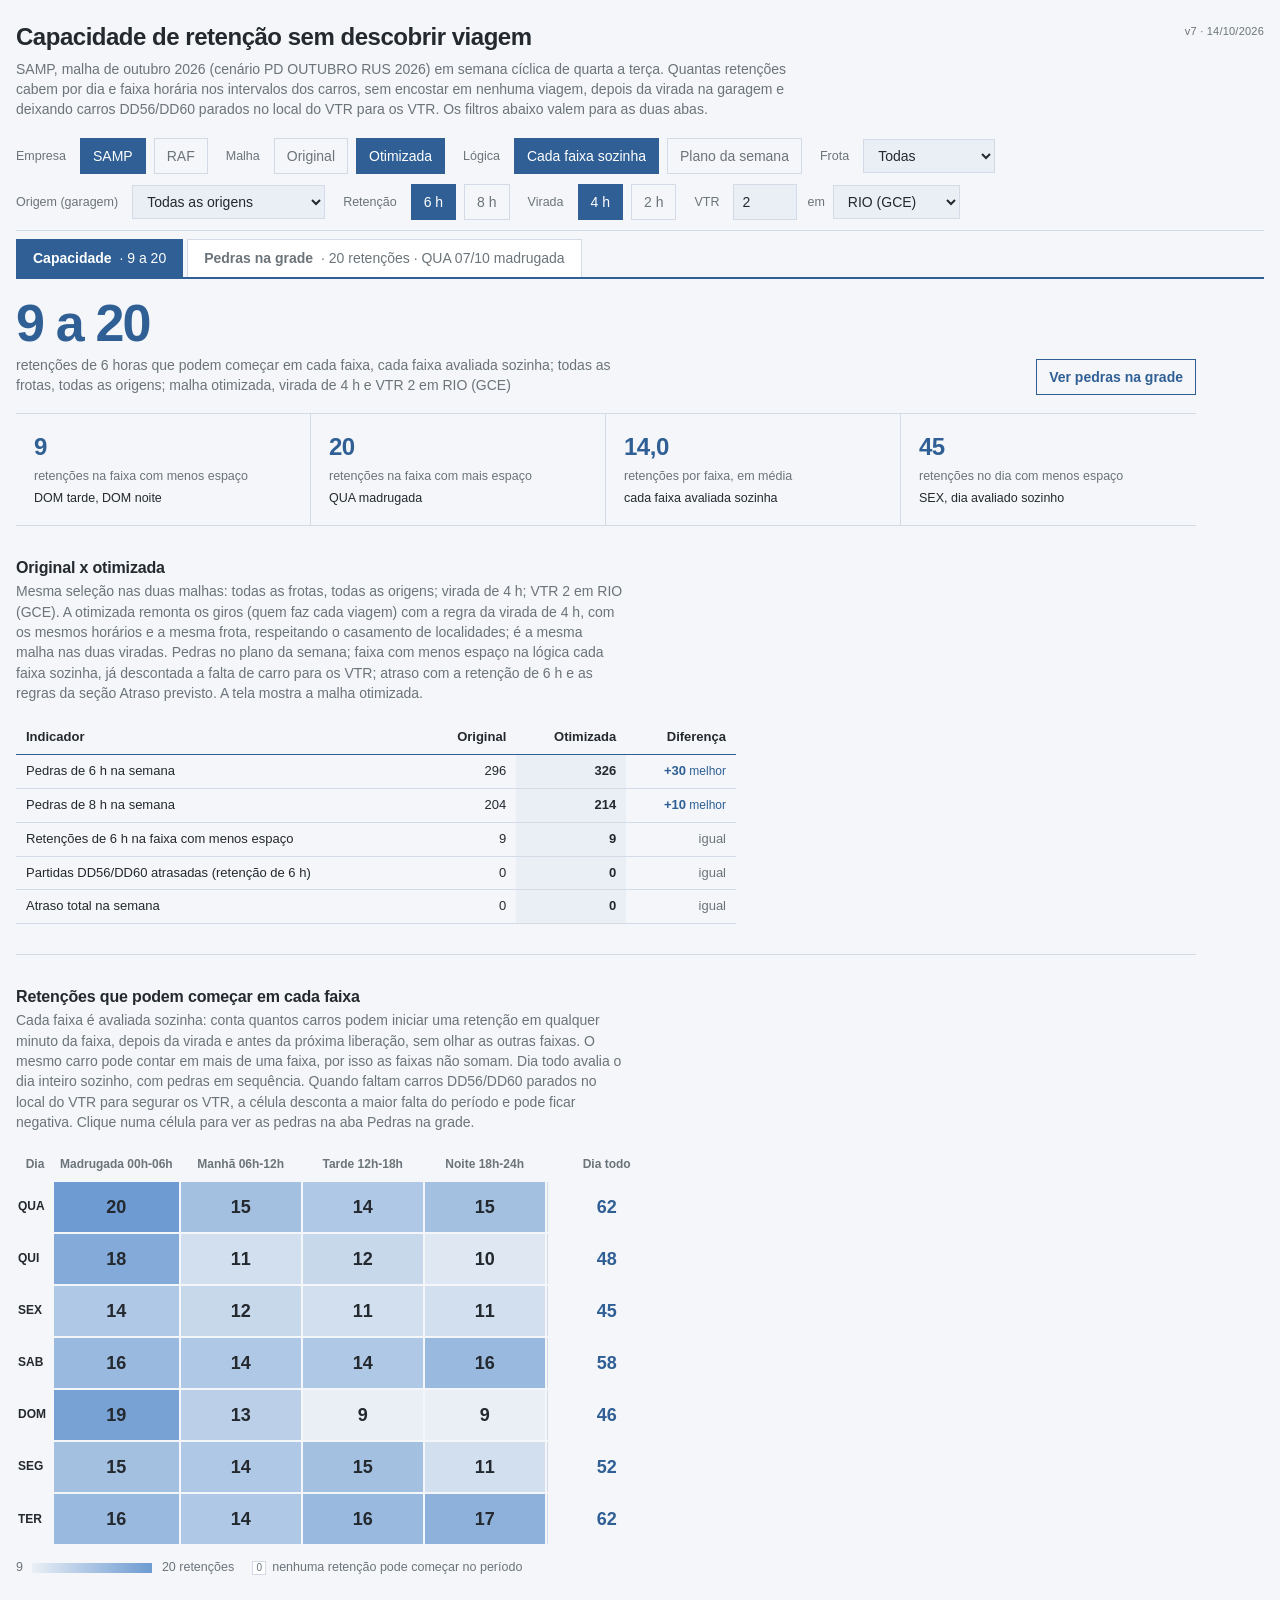
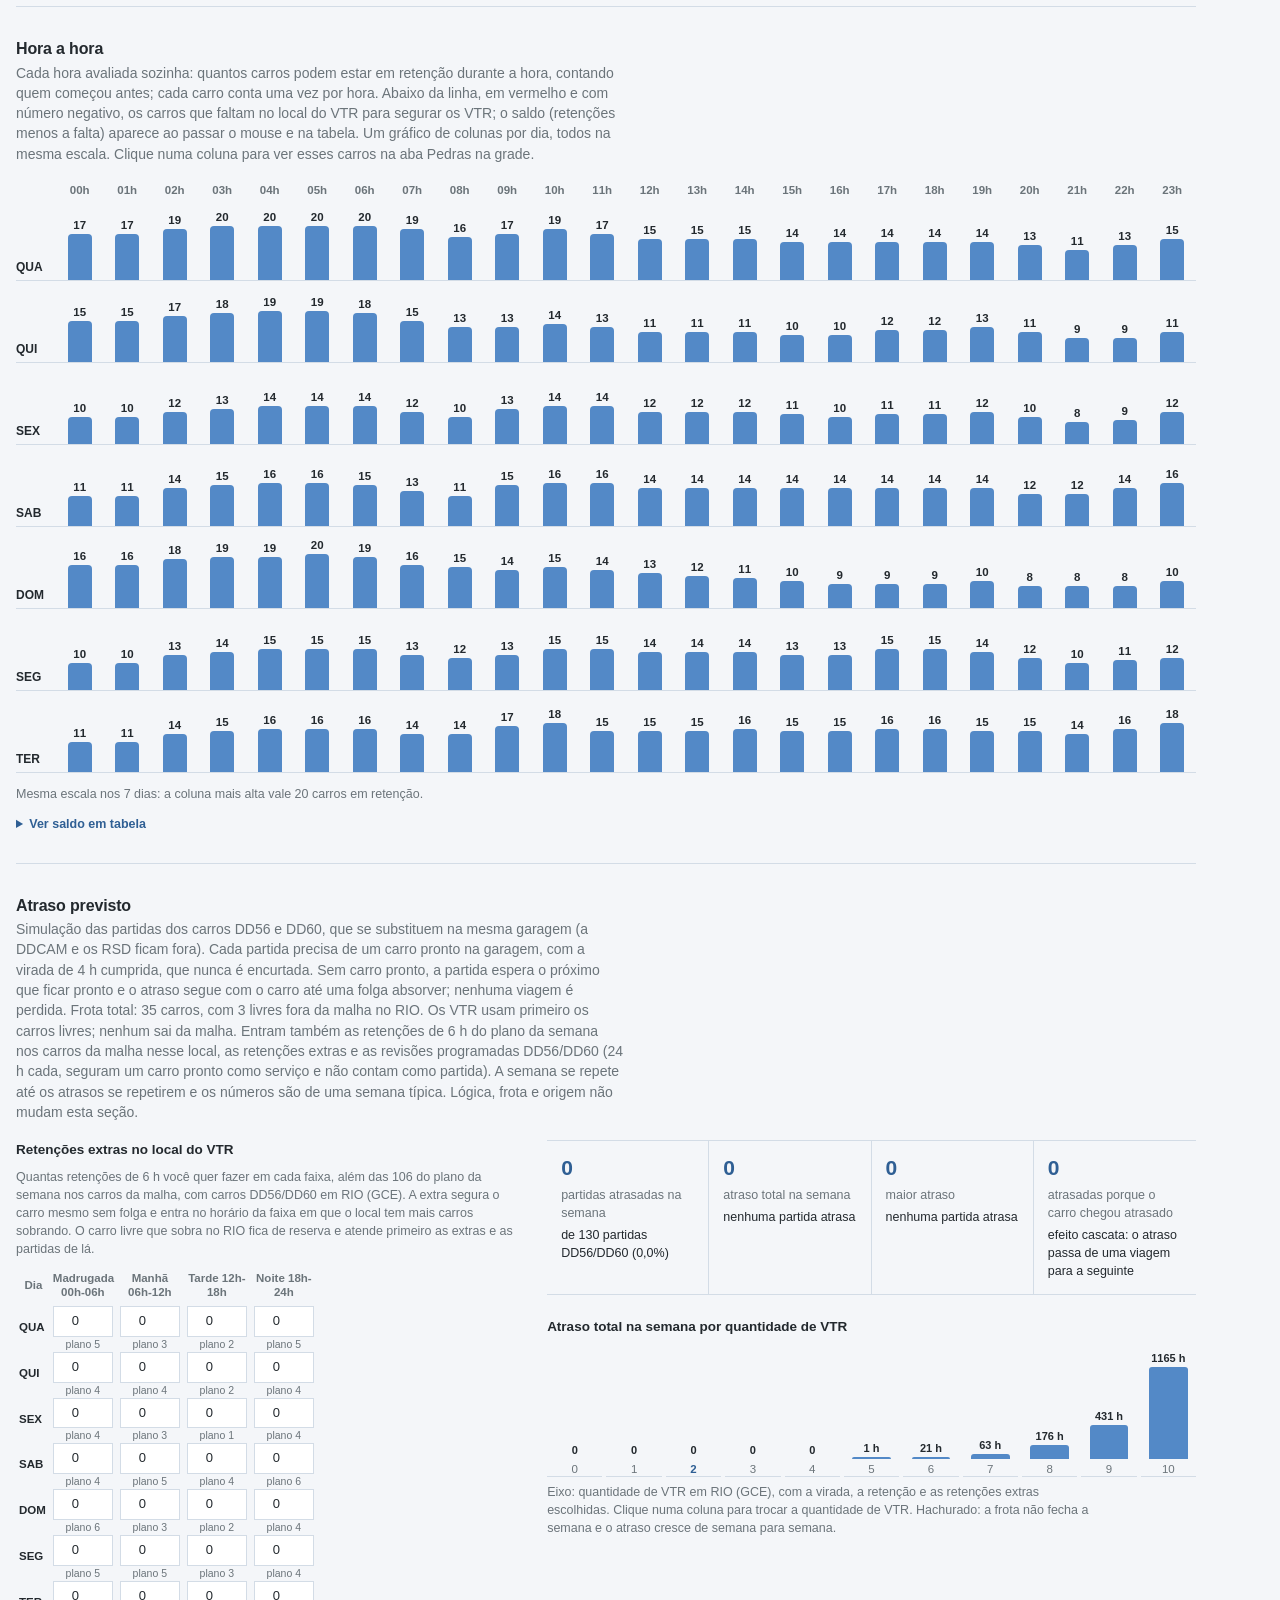
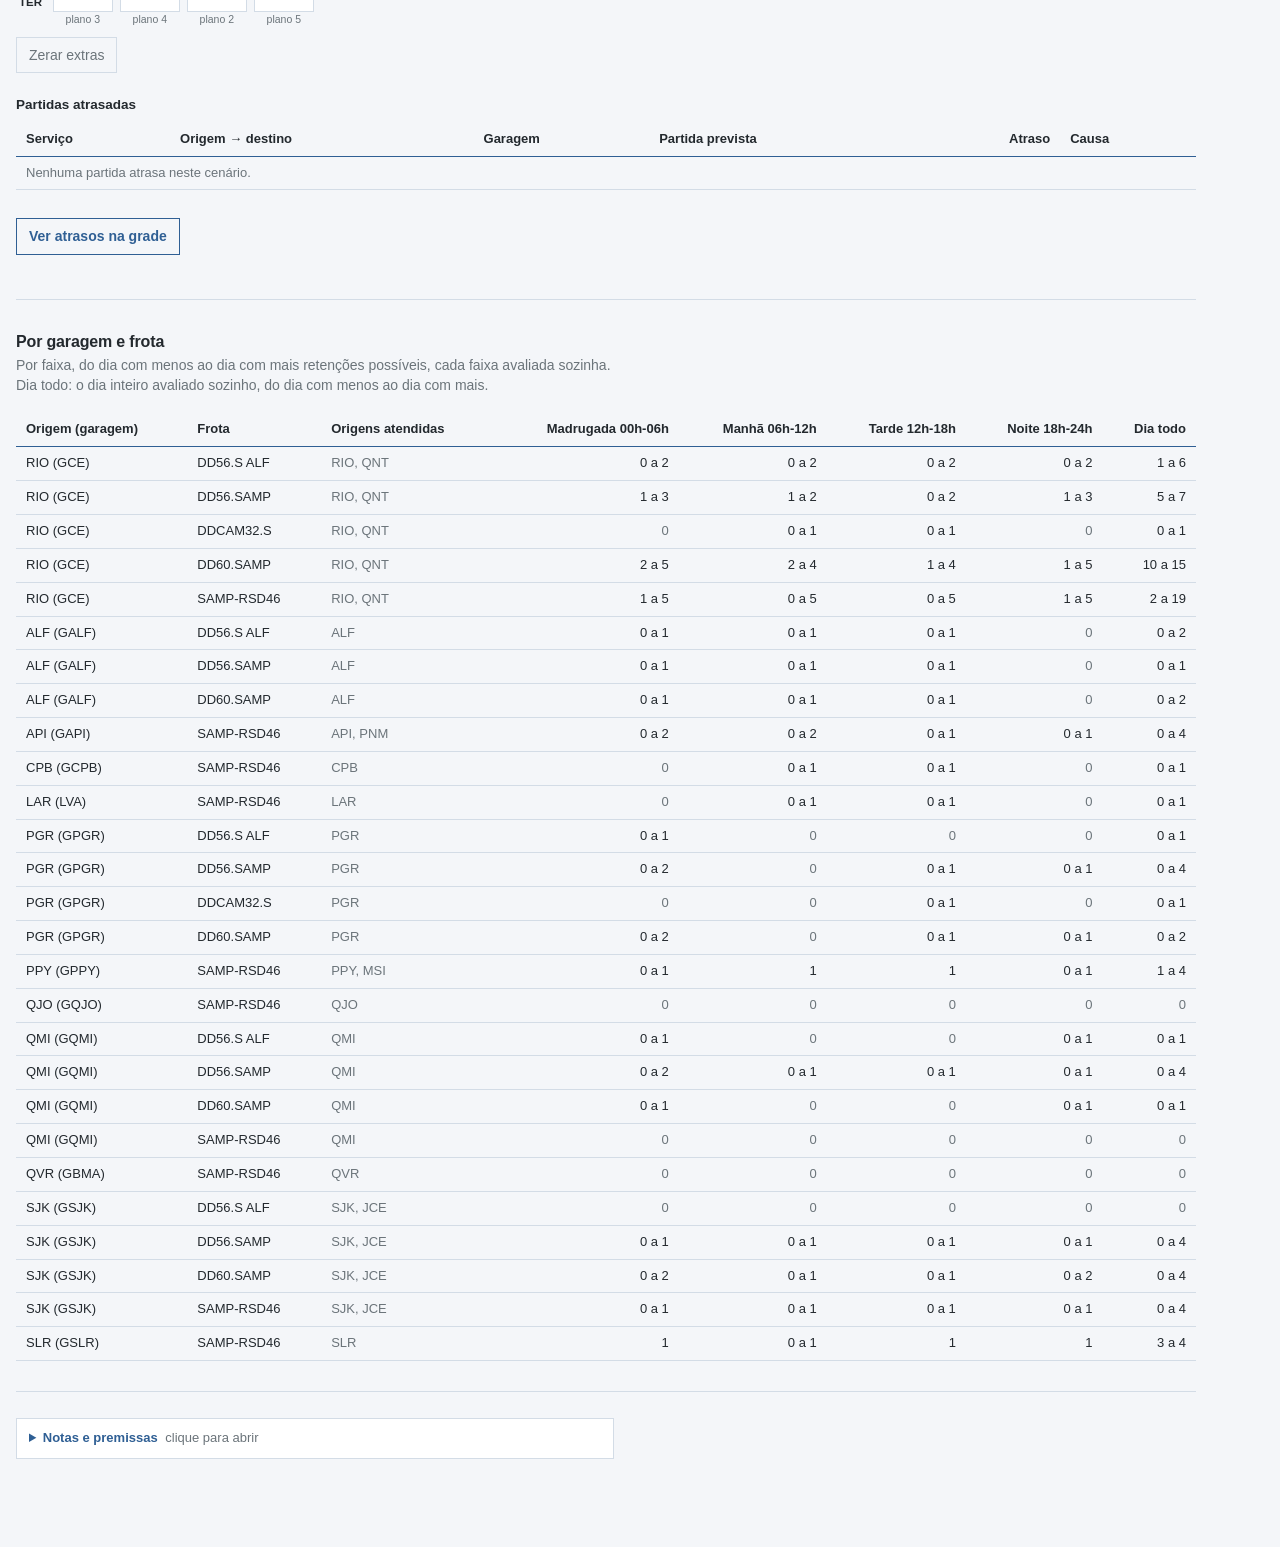
==== caps.html @ aef32e75 "caps" ====
<!DOCTYPE html>
<html lang="pt-BR">
<head>
<meta charset="utf-8">
<meta name="viewport" content="width=device-width, initial-scale=1, viewport-fit=cover">
<title>Capacidade de Retenção</title>
<meta name="claude:viewport-fit-sides" content="cover">
<style>
  /* Página Capacidade de Retenção (SAMP e RAF, filtro Empresa): abas Capacidade (padrão visual Arara Tech, tema claro único) e Pedras na grade (imita a tela de escala atual), com a mesma barra de filtros. */
  /* ===== tokens, base e barra de filtros (da página Capacidade de Retenção) e aba Capacidade ===== */
  /* Layout: cabeçalho com número-síntese, filtros em uma linha, KPIs, matriz dia x faixa, mapa hora a hora, detalhe por garagem. Padrão visual Arara Tech (tema claro único). */
  :root{--paper:#F4F6F9;
    --title:#23292E;
    --ink:#23292E;
    --ink-soft:#6B747A;
    --rule:#D3DCE6;
    --deep:#2F5F94;
    --mid:#5389C7;
    --pale:#A9C4E3;
    --gold:#DFB460;
    --gold-ink:#A87C2A;
    --warn:#A43C3F;
    --warn-bg:#F6E0E0;   /* saldo negativo: texto --warn sobre este fundo (5,0:1) */
    --panel:#EAEFF5;
    --white:#FFFFFF;
    --heat-lo:#EAEFF5;   /* = panel */
    --heat-md:#A9C4E3;   /* = pale */
    --heat-hi:#6E9BD1;   /* 68% entre pale e mid: mantém texto escuro legível (5,1:1) */
    color-scheme:light;}
  *{box-sizing:border-box}
  html,body{margin:0;padding:0}
  body{background:var(--paper);color:var(--ink);
    font-family:"Helvetica Neue",Helvetica,Arial,sans-serif;
    font-size:14px;line-height:1.45;-webkit-font-smoothing:antialiased;}
  #aba-painel .wrap{max-width:1180px;padding-block:18px 56px;position:relative}
  #aba-painel .headline .val{font-size:52px;font-weight:700;letter-spacing:-.035em;line-height:1;color:var(--deep);display:block}
  #aba-painel .headline .val.neg{color:var(--warn)}
  .filters{display:flex;gap:10px 18px;flex-wrap:wrap;align-items:center;padding:14px 0;border-bottom:1px solid var(--rule)}
  .filters label{color:var(--ink-soft);font-size:12.5px;margin-right:6px}
  .filters label.lbl2{margin:0 0 0 2px}
  .group{display:flex;gap:8px;align-items:center;flex-wrap:wrap}
  select{font:inherit;padding:7px 10px;border:1px solid var(--rule);background:var(--panel);color:var(--ink);border-radius:0;max-width:100%}
  select:focus-visible,button:focus-visible{outline:2px solid var(--deep);outline-offset:2px}
  .chip{font:inherit;padding:7px 12px;border:1px solid var(--rule);background:transparent;color:var(--ink-soft);cursor:pointer;border-radius:0}
  .chip[aria-pressed=true]{background:var(--deep);border-color:var(--deep);color:var(--white)}
  .golink{margin-left:auto;text-decoration:none;color:var(--deep);border-color:var(--deep);font-weight:700}
  .golink:hover{background:var(--panel)}
  input.num{font:inherit;width:64px;padding:7px 8px;border:1px solid var(--rule);background:var(--panel);color:var(--ink);border-radius:0}
  input.num:focus-visible{outline:2px solid var(--deep);outline-offset:2px}
  #aba-painel #mapa td a,#aba-painel #matriz td a{display:block;color:inherit;text-decoration:none}
  #aba-painel #mapa td a:focus-visible,#aba-painel #matriz td a:focus-visible{outline:2px solid var(--deep);outline-offset:1px}
  #aba-painel #mapa td:hover,#aba-painel #matriz td:hover{box-shadow:inset 0 0 0 2px var(--deep)}
  /* hora a hora: colunas por dia (uma série, uma cor, mesma escala) */
  #aba-painel .hcols{display:grid;grid-template-columns:40px repeat(24,minmax(26px,1fr));row-gap:8px;min-width:780px}
  #aba-painel .hcols .hh{font-size:11.5px;color:var(--ink-soft);font-weight:700;text-align:center;align-self:end}
  #aba-painel .hcols .dia{font-size:12px;font-weight:700;color:var(--title);display:flex;align-items:flex-end;padding-bottom:3px;border-bottom:1px solid var(--rule);
    height:74px;align-self:start}
  /* cada coluna: acima da linha os carros em retenção; abaixo, em vermelho, os carros que faltam para os VTR (--dnh = altura da parte de baixo) */
  #aba-painel .hcols .slot{display:flex;flex-direction:column;text-decoration:none;color:var(--ink);outline:none}
  #aba-painel .hcols .slot .up{height:74px;display:flex;flex-direction:column;justify-content:flex-end;align-items:center;border-bottom:1px solid var(--rule)}
  #aba-painel .hcols .slot .dn{height:var(--dnh,0px);display:flex;flex-direction:column;justify-content:flex-start;align-items:center}
  #aba-painel .hcols .slot .v{font-size:11.5px;font-weight:700;line-height:14px;margin-bottom:2px;font-variant-numeric:tabular-nums}
  #aba-painel .hcols .slot .v.z{color:var(--ink-soft);font-weight:400}
  #aba-painel .hcols .slot .v.neg{color:var(--warn)}
  #aba-painel .hcols .slot .dn .v{margin:2px 0 0}
  #aba-painel .hcols .slot i{display:block;width:min(24px,64%)}
  #aba-painel .hcols .slot .up i{background:var(--mid);border-radius:4px 4px 0 0}
  #aba-painel .hcols .slot .dn i{background:var(--warn);border-radius:0 0 4px 4px}
  #aba-painel .hcols .slot:hover,#aba-painel .hcols .slot:focus-visible{background:var(--panel)}
  #aba-painel .hcols .slot:hover .up i,#aba-painel .hcols .slot:focus-visible .up i{background:var(--deep)}
  #aba-painel .hcols .slot:focus-visible{box-shadow:inset 0 0 0 2px var(--deep)}
  #aba-painel .tip{position:fixed;z-index:20;pointer-events:none;background:var(--white);border:1px solid var(--rule);box-shadow:0 2px 8px rgba(35,41,46,.14);
    padding:7px 10px;font-size:12.5px;color:var(--ink);max-width:260px;line-height:1.4}
  #aba-painel .tip b{display:block;font-size:15px;color:var(--title)}
  #aba-painel .tip span{display:block}
  #aba-painel .tip .muted{color:var(--ink-soft)}
  #aba-painel details.tview{margin-top:12px}
  #aba-painel details.tview summary{cursor:pointer;color:var(--deep);font-weight:700;font-size:12.5px;width:max-content}
  #aba-painel details.tview summary:focus-visible{outline:2px solid var(--deep);outline-offset:2px}
  #aba-painel #mapaTab{margin-top:8px}
  #aba-painel #mapaTab th,#aba-painel #mapaTab td{padding:5px 6px;text-align:center}
  #aba-painel #mapaTab td.muted{color:var(--ink-soft)}
  #aba-painel #mapaTab td.neg{color:var(--warn);font-weight:700}
  #aba-painel .kpis{display:grid;grid-template-columns:repeat(auto-fit,minmax(200px,1fr));border-bottom:1px solid var(--rule)}
  #aba-painel .kpi{padding:16px 18px 18px;border-right:1px solid var(--rule);min-width:0}
  #aba-painel .kpi:last-child{border-right:0}
  #aba-painel .kpi .n{font-size:24px;font-weight:700;letter-spacing:-.02em;display:block;color:var(--deep)}
  #aba-painel .kpi.warn .n{color:var(--warn)}
  #aba-painel .kpi .l{color:var(--ink-soft);font-size:12.5px;display:block;margin-top:2px}
  #aba-painel .kpi .w{color:var(--ink);font-size:12.5px;display:block;margin-top:4px}
  #aba-painel section{padding:30px 0;border-bottom:1px solid var(--rule)}
  #aba-painel h2{font-size:16px;font-weight:700;margin:0 0 2px;letter-spacing:-.01em;color:var(--title)}
  #aba-painel .note{color:var(--ink-soft);margin:0 0 18px;max-width:78ch}
  #aba-painel .scrollx{overflow-x:auto;min-width:0}
  #aba-painel table{border-collapse:collapse;width:100%;font-size:13px;color:var(--ink);font-variant-numeric:tabular-nums}
  #aba-painel th,#aba-painel td{padding:7px 10px;text-align:right;border-bottom:1px solid var(--rule);white-space:nowrap}
  #aba-painel th{background:var(--paper);font-weight:700;color:var(--title);border-bottom:1.5px solid var(--deep)}
  #aba-painel table.heat{border-collapse:separate;border-spacing:2px;width:auto}
  #aba-painel table.heat th{border-bottom:0;background:transparent;color:var(--ink-soft);font-weight:700;font-size:12px;padding:4px 6px;text-align:center}
  #aba-painel table.heat th[scope=row]{text-align:left;color:var(--title);padding-left:0}
  #aba-painel table.heat td{border-bottom:0;text-align:center;font-weight:700;color:var(--ink)}
  #aba-painel table.heat td.zero{background:var(--white);color:var(--ink-soft);box-shadow:inset 0 0 0 1px var(--rule);font-weight:400}
  #aba-painel table.heat td.neg{background:var(--warn-bg);color:var(--warn)}
  #aba-painel table.heat td.falta{box-shadow:inset 0 -4px 0 var(--warn)}
  #aba-painel table.heat td.zero.falta{box-shadow:inset 0 -4px 0 var(--warn),inset 0 0 0 1px var(--rule)}
  #aba-painel #matriz td{min-width:120px;padding:12px 10px;font-size:18px}
  #aba-painel #matriz td.tot{background:transparent;color:var(--deep);box-shadow:inset 1px 0 0 var(--rule)}
  #aba-painel #matriz td.tot.neg{color:var(--warn)}
  #aba-painel #mapa td{min-width:34px;padding:7px 0;font-size:12.5px}
  #aba-painel .legend{display:flex;gap:18px;flex-wrap:wrap;align-items:center;color:var(--ink-soft);font-size:12.5px;margin-top:12px}
  #aba-painel .ramp{display:inline-block;width:120px;height:10px;vertical-align:middle;margin:0 6px;
    background:linear-gradient(90deg,var(--heat-lo),var(--heat-md),var(--heat-hi))}
  #aba-painel .swatch{display:inline-block;width:14px;height:14px;margin-right:6px;vertical-align:middle;background:var(--white);box-shadow:inset 0 0 0 1px var(--rule);color:var(--ink-soft);font-size:10px;line-height:14px;text-align:center}
  #aba-painel .swatch.neg{background:var(--warn-bg);color:var(--warn);font-weight:700;box-shadow:none}
  #aba-painel .swatch.falta{box-shadow:inset 0 -4px 0 var(--warn),inset 0 0 0 1px var(--rule)}
  #aba-painel #garagens th:nth-child(-n+3),#aba-painel #garagens td:nth-child(-n+3){text-align:left}
  #aba-painel #garagens td.muted{color:var(--ink-soft)}
  /* original x otimizada: a coluna da malha na tela fica marcada; diferença com o sentido escrito (melhor ou pior), não só pela cor */
  #aba-painel #cmp{width:auto;min-width:min(100%,720px)}
  #aba-painel #cmp thead th:first-child{text-align:left}
  #aba-painel #cmp th[scope=row]{text-align:left;font-weight:400;color:var(--ink);background:transparent;border-bottom:1px solid var(--rule)}
  #aba-painel #cmp td.sel{font-weight:700;background:var(--panel)}
  #aba-painel #cmp td.melhor{color:var(--deep);font-weight:700}
  #aba-painel #cmp td.pior{color:var(--warn);font-weight:700}
  #aba-painel #cmp td.muted{color:var(--ink-soft)}
  #aba-painel #cmp td small{font-weight:400;font-size:12px}
  /* atraso previsto: campos de retenções extras à esquerda, indicadores e curva por VTR à direita, lista de partidas abaixo */
  #aba-painel h3{font-size:13.5px;font-weight:700;margin:0 0 8px;color:var(--title)}
  #aba-painel h3.mt{margin-top:22px}
  #aba-painel .note.small{font-size:12.5px;margin-bottom:10px}
  #aba-painel .atr-grid{display:grid;grid-template-columns:minmax(0,1fr) minmax(0,1.3fr);gap:32px;align-items:start}
  #aba-painel #extras{width:auto;border-collapse:separate;border-spacing:3px 2px;margin-bottom:10px}
  #aba-painel #extras th{background:transparent;border:0;color:var(--ink-soft);font-size:11.5px;padding:2px 2px;text-align:center;white-space:normal;max-width:64px;line-height:1.2}
  #aba-painel #extras th[scope=row]{text-align:left;color:var(--title);padding-left:0}
  #aba-painel #extras td{border:0;padding:0;text-align:center}
  #aba-painel #extras input{font:inherit;width:60px;padding:5px 4px;border:1px solid var(--rule);background:var(--white);color:var(--ink);border-radius:0;text-align:center}
  #aba-painel #extras input:focus-visible{outline:2px solid var(--deep);outline-offset:1px}
  #aba-painel #extras input.on{border-color:var(--warn);color:var(--warn);font-weight:700}
  #aba-painel #extras small{display:block;color:var(--ink-soft);font-size:10.5px;line-height:12px;margin-top:1px}
  #aba-painel .atr-kpis{grid-template-columns:repeat(auto-fit,minmax(150px,1fr));border-top:1px solid var(--rule)}
  #aba-painel .atr-kpis .kpi{padding:12px 14px 14px}
  #aba-painel .atr-kpis .kpi .n{font-size:21px}
  #aba-painel .atr-aviso{margin:12px 0 0;padding:8px 10px;background:var(--warn-bg);color:var(--warn);font-weight:700;font-size:13px}
  #aba-painel .atr-curva{display:grid;grid-template-columns:repeat(11,minmax(28px,1fr));gap:4px;align-items:end;margin:4px 0 6px}
  #aba-painel .atr-curva .c{font:inherit;height:132px;display:flex;flex-direction:column;justify-content:flex-end;align-items:center;background:transparent;border:0;
    border-bottom:1px solid var(--rule);padding:0;cursor:pointer;color:var(--ink)}
  #aba-painel .atr-curva .c i{display:block;width:70%;background:var(--mid);border-radius:3px 3px 0 0}
  #aba-painel .atr-curva .c.on i{background:var(--deep)}
  #aba-painel .atr-curva .c.cresce i{background:repeating-linear-gradient(135deg,var(--warn) 0 3px,var(--warn-bg) 3px 6px)}
  #aba-painel .atr-curva .c .v{font-size:11px;font-weight:700;line-height:13px;margin-bottom:2px;white-space:nowrap;font-variant-numeric:tabular-nums}
  #aba-painel .atr-curva .c.cresce .v{color:var(--warn)}
  #aba-painel .atr-curva .c .x{font-size:11.5px;color:var(--ink-soft);line-height:14px;margin-top:3px;height:14px}
  #aba-painel .atr-curva .c.on .x{color:var(--deep);font-weight:700}
  /* com mais de 11 colunas (RAF, VTR de 0 a 20): colunas e numeros menores */
  #aba-painel .atr-curva.muitos{gap:2px}
  #aba-painel .atr-curva.muitos .c .v{font-size:9px;line-height:11px}
  #aba-painel .atr-curva.muitos .c .x{font-size:10px}
  #aba-painel .atr-curva .c:hover,#aba-painel .atr-curva .c:focus-visible{background:var(--panel)}
  #aba-painel .atr-curva .c:focus-visible{outline:2px solid var(--deep);outline-offset:1px}
  #aba-painel #atrLista th,#aba-painel #atrLista td,#aba-painel #atrListaTodas th,#aba-painel #atrListaTodas td{text-align:left}
  #aba-painel #atrLista td.neg,#aba-painel #atrListaTodas td.neg{color:var(--warn);font-weight:700;text-align:right}
  #aba-painel #atrLista th:nth-child(5),#aba-painel #atrListaTodas th:nth-child(5){text-align:right}
  #aba-painel #atrLista td.muted,#aba-painel #atrListaTodas td.muted{color:var(--ink-soft)}
  #aba-painel .golink.inline{display:inline-block;margin:14px 0 0}
  #aba-painel #garagens tr.faltarow td{color:var(--warn);font-weight:700;border-top:1.5px solid var(--warn)}
  #aba-painel tbody tr:hover{background:var(--panel)}
  /* notas do fim da aba: começam recolhidas; o título abre e fecha o texto */
  #aba-painel footer{padding-top:26px;color:var(--ink-soft);font-size:12.5px;max-width:86ch}
  #aba-painel footer p{margin:0 0 8px}
  #aba-painel details.notas > summary{cursor:pointer;padding:10px 12px;background:var(--white);border:1px solid var(--rule);color:var(--deep);font-weight:700;font-size:13px}
  #aba-painel details.notas > summary:hover{background:var(--panel)}
  #aba-painel details.notas > summary:focus-visible{outline:2px solid var(--deep);outline-offset:2px}
  #aba-painel details.notas[open] > summary{margin-bottom:12px}
  #aba-painel details.notas .dica{color:var(--ink-soft)}
  details.notas .dica{font-weight:400;margin-left:4px}
  details.notas[open] .fechado,details.notas:not([open]) .aberto{display:none}
  .sr{position:absolute;width:1px;height:1px;overflow:hidden;clip:rect(0 0 0 0);white-space:nowrap}
  @media(max-width:820px){
    #aba-painel .headline{text-align:left}
    #aba-painel .kpi{border-bottom:1px solid var(--rule);border-right:0}
    #aba-painel .wrap{padding-block:16px 48px}
    #aba-painel #matriz td{min-width:64px;padding:10px 6px;font-size:16px}
    #aba-painel .atr-grid{grid-template-columns:1fr;gap:18px}
    /* no celular a coluna é estreita: mostra uma seta no lugar de "cresce" (o texto continua para leitores de tela) */
    #aba-painel .atr-curva .c.cresce .v{font-size:0}
    #aba-painel .atr-curva .c.cresce .v::after{content:'\2191';font-size:13px}
  }
  /* ===== aba Pedras na grade: tokens e desenho próprios, imitando a tela de escala atual ===== */
  /* Layout: barra de filtros no estilo da tela de escala (com a malha original ou otimizada), régua de dias e horas (quarta a terça) com os carros em retenção por hora, um trilho por veículo com as viagens, as pedras de retenção, o trilho da reserva técnica e os pedaços de VTR. Tema claro único, imitando a tela atual. */
  #aba-grade{--bg:#D4D0C8; --face:#ECE9D8; --white:#FFFFFF; --ink:#000000; --ink2:#2B2B2B; --soft:#555555;
    --grid:#ECECEC; --hline:#CFCFCF; --dline:#6E6E6E; --rowline:#A9A9A9; --grp:#7A1F1F;
    --trip:#000080; --trip-ink:#FFFFFF; --lib:#A0522D; --recb:#8A8AFF; --rtc:#0000FF; --vtr:#800000;
    --ret:#007A00; --ret-ink:#FFFFFF; --sel:#FFFF00; --sel-ink:#000000;
    --prep:#9E9E9E; --exc:#C96A6D; --strip:#2E8B2E; --mark:rgba(255,236,0,.30); --atr:#D2691E; --atr-ink:#7A3B00;
    --rev:#7B1FA2; --revit:#5A5A5A;
    color-scheme:light;}
  #aba-grade *{box-sizing:border-box}
  #aba-grade{margin:0;padding:0}
  #aba-grade{background:var(--bg);color:var(--ink);font-family:Tahoma,Verdana,"Segoe UI",Arial,sans-serif;font-size:12px}
  #aba-grade .wrap{padding:8px 8px 32px}
  #aba-grade .top{display:flex;flex-wrap:wrap;gap:6px 14px;align-items:center;background:var(--face);border:1px solid var(--dline);
    border-right-color:var(--white);border-bottom-color:var(--white);padding:6px 8px}
  #aba-grade .fld{display:flex;align-items:center;gap:5px}
  #aba-grade .fld label,#aba-grade .fld b{color:var(--ink2);font-weight:700}
  #aba-grade select,#aba-grade input[type=text],#aba-grade input[type=number]{font:inherit;font-size:12px;padding:2px 4px;border:1px solid var(--dline);background:var(--white);color:var(--ink);border-radius:0}
  #aba-grade input[type=text]{width:120px}
  #aba-grade input[type=number]{width:52px}
  #aba-grade .btn{font:inherit;font-size:12px;padding:2px 9px;background:var(--face);color:var(--ink);cursor:pointer;border:1px solid var(--dline);
    box-shadow:inset 1px 1px 0 var(--white);border-radius:0;text-decoration:none;display:inline-block;line-height:18px}
  #aba-grade .btn[aria-pressed=true]{background:var(--trip);color:var(--trip-ink);box-shadow:none}
  #aba-grade .btn:focus-visible,#aba-grade select:focus-visible,#aba-grade input:focus-visible{outline:2px solid var(--trip);outline-offset:1px}
  #aba-grade .link{margin-left:auto}
  #aba-grade .info{margin:6px 0;padding:5px 8px;background:var(--white);border:1px solid var(--rowline);color:var(--ink2);line-height:1.5}
  #aba-grade .info b{color:var(--ink)}
  /* atraso previsto por dia: partidas atrasadas, atraso do dia e acumulado na semana (pela partida programada) */
  #aba-grade .atrdia{margin:6px 0;padding:5px 8px;background:var(--white);border:1px solid var(--rowline);overflow-x:auto}
  #aba-grade .atrdia table{border-collapse:collapse;font-size:11.5px;min-width:760px}
  #aba-grade .atrdia caption{caption-side:top;text-align:left;font-weight:700;color:var(--ink);padding:0 0 4px}
  #aba-grade .atrdia caption small{font-weight:400;color:var(--soft)}
  #aba-grade .atrdia th,#aba-grade .atrdia td{border:1px solid var(--hline);padding:2px 8px;text-align:right;white-space:nowrap}
  #aba-grade .atrdia thead th{background:var(--face);color:var(--ink2)}
  #aba-grade .atrdia thead th:first-child{text-align:left}
  #aba-grade .atrdia tbody th{text-align:left;background:var(--face);color:var(--ink2)}
  #aba-grade .atrdia td.zero{color:var(--soft)}
  #aba-grade .atrdia tr.acum td{font-weight:700;color:var(--atr-ink)}
  #aba-grade .atrdia td.sem{font-weight:700;background:var(--grid)}
  #aba-grade .gwrap{overflow:auto;max-height:max(320px, calc(100vh - var(--hbarra, 120px) - 24px));border:2px solid;border-color:var(--dline) var(--white) var(--white) var(--dline);background:var(--grid);position:relative}
  #aba-grade .ginner{position:relative}
  #aba-grade .ghead{position:sticky;top:0;z-index:6;display:flex;background:var(--face);border-bottom:2px solid var(--dline)}
  #aba-grade .corner{position:sticky;left:0;z-index:7;width:var(--lab);flex:0 0 var(--lab);background:var(--face);border-right:2px solid var(--dline);
    display:flex;align-items:center;justify-content:center;font-weight:700;color:var(--ink2);text-align:center;line-height:1.2}
  #aba-grade .htime{position:relative;flex:0 0 auto}
  #aba-grade .hday{position:absolute;top:0;height:16px;line-height:16px;text-align:center;font-weight:700;font-size:11.5px;border-left:1px solid var(--dline);white-space:nowrap;overflow:hidden}
  #aba-grade .hday small{font-weight:400;color:var(--soft)}
  #aba-grade .hhr{position:absolute;top:16px;height:13px;line-height:13px;font-size:9px;color:var(--ink2);text-align:left;padding-left:1px;border-left:1px solid var(--hline);overflow:hidden}
  #aba-grade .hhr.d0{border-left-color:var(--dline)}
  #aba-grade .cap{position:absolute;top:29px;height:22px;border-left:1px solid var(--hline);cursor:pointer}
  #aba-grade .cap.d0{border-left-color:var(--dline)}
  #aba-grade .cap i{position:absolute;left:1px;right:1px;bottom:1px;background:var(--strip)}
  #aba-grade .cap span{position:absolute;left:0;right:0;top:0;text-align:center;font-size:9px;font-weight:700;color:var(--ink)}
  #aba-grade .cap.on{outline:2px solid var(--trip);outline-offset:-2px;background:var(--mark)}
  #aba-grade .cap:hover{background:var(--white)}
  #aba-grade .row{display:flex;height:36px;border-bottom:1px solid var(--rowline)}
  #aba-grade .row.g1{border-top:3px solid var(--grp)}
  #aba-grade .lab{position:sticky;left:0;z-index:4;width:var(--lab);flex:0 0 var(--lab);border-right:2px solid var(--dline);padding:1px 4px;overflow:hidden}
  #aba-grade .lab .f{display:block;font-size:8.5px;font-weight:700;line-height:11px;white-space:nowrap}
  #aba-grade .lab .n{display:block;font-size:14px;font-weight:700;line-height:20px;text-align:center}
  #aba-grade .trk{position:relative;flex:0 0 auto;overflow:hidden;
    background-image:linear-gradient(to right,var(--dline) 0 1px,transparent 1px),linear-gradient(to right,var(--hline) 0 1px,transparent 1px);
    background-size:calc(24 * var(--pxh)) 100%,var(--pxh) 100%}
  #aba-grade .trk > div{position:absolute}
  #aba-grade .o,#aba-grade .d{font-size:8.5px;font-weight:700;color:var(--ink);white-space:nowrap;line-height:10px}
  #aba-grade .o{top:1px}
  #aba-grade .d{top:25px}
  #aba-grade .bar,#aba-grade .rtc,#aba-grade .vtr,#aba-grade .ret{top:12px;height:12px;line-height:12px;font-size:9px;font-weight:700;white-space:nowrap;overflow:hidden;padding-left:2px}
  #aba-grade .bar{background:var(--trip);color:var(--trip-ink)}
  #aba-grade .bar.sel{background:var(--sel);color:var(--sel-ink)}
  #aba-grade .lib,#aba-grade .recb,#aba-grade .rtce{top:13px;height:10px}
  #aba-grade .lib,#aba-grade .rtce{background:var(--lib)}
  #aba-grade .recb{background:var(--recb)}
  #aba-grade .rtc{background:var(--rtc);color:var(--white)}
  #aba-grade .vtr{background:var(--vtr);color:var(--white)}
  /* revisão programada (aba PREVENTIVA): carro indisponível como em serviço; não é retenção */
  #aba-grade .rev{top:12px;height:12px;line-height:12px;font-size:9px;font-weight:700;white-space:nowrap;overflow:hidden;padding-left:2px;
    background:var(--rev);color:var(--white);z-index:2;box-shadow:0 0 0 1px var(--white)}
  #aba-grade .versao{font-size:10px;color:var(--soft);white-space:nowrap}
  /* revitalizacao (aba MODELAGEM, RAF): carro fora de operacao a semana toda */
  #aba-grade .revit{top:12px;height:12px;line-height:12px;font-size:9px;font-weight:700;white-space:nowrap;overflow:hidden;padding-left:2px;
    background:var(--revit);color:var(--white)}
  #aba-grade .ret{background:var(--ret);color:var(--ret-ink);z-index:2;box-shadow:0 0 0 1px var(--white)}
  #aba-grade .ret.out{background:repeating-linear-gradient(135deg,#8FCB8F 0 3px,#D9F0D9 3px 6px);color:#1E4D1E}
  #aba-grade .rsv,#aba-grade .vtrf{top:12px;height:12px;line-height:12px;font-size:9px;font-weight:700;white-space:nowrap;overflow:hidden;padding-left:2px;z-index:2;box-shadow:0 0 0 1px var(--white);color:var(--white)}
  #aba-grade .rsv{background:var(--rtc)}
  #aba-grade .vtrf{background:var(--vtr)}
  #aba-grade .prep{top:12px;height:12px;background:repeating-linear-gradient(135deg,var(--prep) 0 2px,transparent 2px 5px);opacity:.9}
  #aba-grade .exc{top:12px;height:12px;background:repeating-linear-gradient(135deg,var(--exc) 0 2px,transparent 2px 5px)}
  #aba-grade .selcol{position:absolute;top:0;bottom:0;background:var(--mark);pointer-events:none;z-index:1}
  /* atraso previsto: espera da partida (da liberação programada até a liberação prevista) e retenções extras no local do VTR */
  #aba-grade .atr{top:12px;height:12px;z-index:3;background:repeating-linear-gradient(135deg,var(--atr) 0 3px,rgba(210,105,30,.28) 3px 6px);box-shadow:0 0 0 1px var(--atr);
    font-size:9px;font-weight:700;line-height:12px;white-space:nowrap;overflow:visible}
  #aba-grade .atr span{position:absolute;left:2px;top:0;background:rgba(255,255,255,.9);color:var(--atr-ink);padding:0 2px}
  #aba-grade .rex{height:10px;z-index:2;background:var(--ret);box-shadow:0 0 0 1px var(--atr);color:var(--white);font-size:8px;font-weight:700;line-height:10px;padding-left:2px;overflow:hidden;white-space:nowrap}
  #aba-grade .row.extra .lab{background:var(--face)}
  #aba-grade .row.extra .lab .f,#aba-grade .row.extra .lab .n{color:var(--ink)}
  #aba-grade .row.extra .lab .n{font-size:11px;line-height:14px}
  #aba-grade .hday.on{background:var(--mark);outline:2px solid var(--trip);outline-offset:-2px}
  #aba-grade .hday.clk{cursor:pointer}
  #aba-grade .fld.hide{display:none}
  #aba-grade optgroup{font-style:normal}
  #aba-grade .rows{position:relative}
  #aba-grade .legend{display:flex;flex-wrap:wrap;gap:6px 16px;margin-top:8px;padding:6px 8px;background:var(--face);border:1px solid var(--rowline)}
  #aba-grade .legend span{display:inline-flex;align-items:center;gap:5px}
  #aba-grade .sw{display:inline-block;width:22px;height:10px}
  /* notas do fim da aba: começam recolhidas; o título abre e fecha o texto */
  #aba-grade details.notas{margin-top:8px;background:var(--face);border:1px solid var(--rowline)}
  #aba-grade details.notas > summary{cursor:pointer;padding:5px 8px;font-weight:700;color:var(--ink2)}
  #aba-grade details.notas > summary:hover{background:var(--white)}
  #aba-grade details.notas > summary:focus-visible{outline:2px solid var(--trip);outline-offset:1px}
  #aba-grade details.notas .dica{color:var(--soft)}
  #aba-grade .notes{padding:6px 8px 2px;border-top:1px solid var(--rowline);color:var(--ink2);line-height:1.5}
  #aba-grade .notes p{margin:0 0 6px;max-width:110ch}
  @media (max-width:700px){
    #aba-grade .link{margin-left:0}
    #aba-grade input[type=text]{width:96px}
  }
  /* ===== página única: cabeçalho, barra de filtros fixa com as abas Capacidade e Pedras na grade, e a aba escolhida ===== */
  .pagina{padding-left:max(16px, env(safe-area-inset-left, 0px));padding-right:max(16px, env(safe-area-inset-right, 0px));padding-block:0 32px}
  .topo{display:flex;justify-content:space-between;align-items:flex-start;gap:16px;padding-block:20px 8px}
  .topo-txt{min-width:0}
  .topo h1{font-size:24px;font-weight:700;letter-spacing:-.02em;margin:0 0 4px;color:var(--title);text-wrap:balance}
  .topo .sub{color:var(--ink-soft);margin:0;max-width:100ch}
  .versao{font-size:11px;line-height:1;color:var(--ink-soft);letter-spacing:.02em;white-space:nowrap;padding-top:6px}
  .barra{position:sticky;top:env(safe-area-inset-top, 0px);z-index:30;background:var(--paper)}
  .barra .filters{padding-block:10px}
  .abas{display:flex;flex-wrap:wrap;gap:4px;border-bottom:2px solid var(--deep);padding-top:8px}
  .aba{font:inherit;font-weight:700;padding:8px 16px;border:1px solid var(--rule);border-bottom:0;background:var(--white);color:var(--ink-soft);cursor:pointer;border-radius:0}
  .aba:hover{color:var(--deep)}
  .aba[aria-selected=true]{background:var(--deep);border-color:var(--deep);color:var(--white)}
  .aba .n{font-weight:400;margin-left:4px;font-variant-numeric:tabular-nums}
  .aba:focus-visible{outline:2px solid var(--deep);outline-offset:2px}
  .headline-row{display:flex;justify-content:space-between;align-items:flex-end;gap:16px;flex-wrap:wrap;padding-bottom:18px;border-bottom:1px solid var(--rule)}
  #aba-painel .headline{min-width:0}
  #aba-painel .headline .herocap{color:var(--ink-soft);display:block;margin-top:6px;max-width:80ch}
  @media(max-width:820px){
    .barra{position:static}
    .topo{flex-direction:column;gap:6px}
  }
</style>
</head>
<body>


<div class="pagina">
<header class="topo">
  <div class="topo-txt">
    <h1>Capacidade de retenção sem descobrir viagem</h1>
    <p class="sub" id="subtitulo"></p>
  </div>
  <span class="versao" id="versao" title="Versão da página e do Excel"></span>
</header>

<div class="barra" id="barra">
  <div class="filters" role="group" aria-label="Filtros das duas abas">
    <div class="group" role="group" aria-label="Empresa" id="grpEmp">
      <label>Empresa</label>
    </div>
    <div class="group" role="group" aria-label="Malha">
      <label>Malha</label>
      <button class="chip" data-malha="O" aria-pressed="false" title="Giros como a MALHA TEXTO publica">Original</button>
      <button class="chip" data-malha="X" aria-pressed="true" title="Giros remontados com a regra da virada de 4 h, a mesma malha nas duas viradas: mesmos horários, mesma frota e casamento de localidades">Otimizada</button>
    </div>
    <div class="group" role="group" aria-label="Lógica de contagem">
      <label>Lógica</label>
      <button class="chip" data-modo="F" aria-pressed="true" title="Cada dia, faixa e hora avaliados sozinhos: a retenção pode começar em qualquer minuto do período">Cada faixa sozinha</button>
      <button class="chip" data-modo="P" aria-pressed="false" title="Um plano único para a semana, com pedras em sequência em cada intervalo">Plano da semana</button>
    </div>
    <div class="group">
      <label for="frota">Frota</label>
      <select id="frota"></select>
    </div>
    <div class="group">
      <label for="garagem">Origem (garagem)</label>
      <select id="garagem"></select>
    </div>
    <div class="group" role="group" aria-label="Duração da retenção">
      <label>Retenção</label>
      <button class="chip" data-cen="6" aria-pressed="true">6 h</button>
      <button class="chip" data-cen="8" aria-pressed="false">8 h</button>
    </div>
    <div class="group" role="group" aria-label="Virada mínima entre viagens">
      <label>Virada</label>
      <button class="chip" data-vir="240" aria-pressed="true">4 h</button>
      <button class="chip" data-vir="120" aria-pressed="false">2 h</button>
    </div>
    <div class="group">
      <label for="vtr">VTR</label>
      <input type="number" id="vtr" min="0" step="1" value="2" class="num">
      <label for="vtrloc" class="lbl2">em</label>
      <select id="vtrloc"></select>
    </div>
  </div>
  <div class="abas" role="tablist" aria-label="Visões">
    <button class="aba" role="tab" id="tabP" data-aba="P" aria-controls="aba-painel" aria-selected="true">Capacidade <span class="n" id="resP"></span></button>
    <button class="aba" role="tab" id="tabG" data-aba="G" aria-controls="aba-grade" aria-selected="false" tabindex="-1">Pedras na grade <span class="n" id="resG"></span></button>
  </div>
</div>

<div id="aba-painel" role="tabpanel" aria-labelledby="tabP">
<div class="wrap">
<div class="headline-row">
  <div class="headline">
    <span class="val" id="hero"></span>
    <span class="herocap" id="herocap"></span>
  </div>
  <button class="chip golink" id="lnkPedras" type="button">Ver pedras na grade</button>
</div>
<div class="kpis" id="kpis"></div>

<section id="sec-cmp">
  <h2>Original x otimizada</h2>
  <p class="note" id="n-cmp"></p>
  <div class="scrollx"><table id="cmp"><caption class="sr">Malha original e malha otimizada com a mesma seleção</caption></table></div>
</section>

<section>
  <h2 id="t-matriz"></h2>
  <p class="note" id="n-matriz"></p>
  <div class="scrollx"><table class="heat" id="matriz"><caption class="sr" id="c-matriz"></caption></table></div>
  <div class="legend" id="leg-matriz"></div>
</section>

<section>
  <h2>Hora a hora</h2>
  <p class="note" id="n-mapa"></p>
  <div class="scrollx"><div class="hcols" id="mapa" role="group" aria-label="Retenções por hora: um gráfico de colunas por dia, na mesma escala"></div></div>
  <div class="legend" id="leg-mapa"></div>
  <details class="tview"><summary>Ver saldo em tabela</summary><div class="scrollx"><table id="mapaTab"><caption class="sr">Saldo hora a hora: carros em retenção menos a falta de carro para os VTR</caption></table></div></details>
  <div class="tip" id="tip" role="tooltip" hidden></div>
</section>

<section id="sec-atraso">
  <h2>Atraso previsto</h2>
  <p class="note" id="n-atraso"></p>
  <div class="atr-grid">
    <div>
      <h3>Retenções extras no local do VTR</h3>
      <p class="note small" id="n-extras"></p>
      <div class="scrollx"><table id="extras"><caption class="sr">Retenções extras por dia e faixa no local do VTR</caption></table></div>
      <button class="chip" id="zeraExtras" type="button">Zerar extras</button>
    </div>
    <div>
      <div class="kpis atr-kpis" id="atrKpis"></div>
      <p class="atr-aviso" id="atrAviso" hidden></p>
      <h3 class="mt">Atraso total na semana por quantidade de VTR</h3>
      <div class="atr-curva" id="atrCurva" role="group" aria-label="Atraso total na semana para 0 a 10 VTR"></div>
      <p class="note small" id="n-curva"></p>
    </div>
  </div>
  <h3 class="mt">Partidas atrasadas</h3>
  <div class="scrollx"><table id="atrLista"><caption class="sr">Partidas atrasadas na semana</caption></table></div>
  <details class="tview" id="atrMais"><summary id="atrMaisS"></summary><div class="scrollx"><table id="atrListaTodas"><caption class="sr">Todas as partidas atrasadas</caption></table></div></details>
  <p><button class="chip golink inline" id="lnkAtraso" type="button">Ver atrasos na grade</button></p>
</section>

<section>
  <h2>Por garagem e frota</h2>
  <p class="note" id="n-gar"></p>
  <div class="scrollx"><table id="garagens"><caption class="sr">Retenções por garagem e frota</caption></table></div>
</section>

<footer>
  <details class="notas"><summary>Notas e premissas <span class="dica"><span class="fechado">clique para abrir</span><span class="aberto">clique para fechar</span></span></summary><div id="notas"></div></details>
</footer>
</div>
</div>


<div id="aba-grade" role="tabpanel" aria-labelledby="tabG" hidden>
<div class="wrap">
  <div class="top" role="group" aria-label="Opções da grade">
    <div class="fld" id="fldPer"><label for="pdia">Período:</label><select id="pdia" aria-label="Dia"></select><select id="pper" aria-label="Faixa, dia todo ou hora"></select></div>
    <div class="fld"><label for="servico">Serviço:</label><input type="text" id="servico" placeholder="ex.: 35301610" autocomplete="off"></div>
    <div class="fld"><label for="prep">Mostrar virada</label><input type="checkbox" id="prep"></div>
    <div class="fld"><label for="atr">Atraso previsto</label><input type="checkbox" id="atr"></div>
    <div class="fld" role="group" aria-label="Zoom"><button class="btn" id="zm" aria-label="Diminuir zoom">−</button><button class="btn" id="zp" aria-label="Aumentar zoom">+</button></div>
  </div>
  <div class="info" id="info"></div>
  <div class="atrdia" id="atrdia" hidden></div>
  <div class="gwrap" id="gwrap">
    <div class="ginner" id="ginner">
      <div class="ghead"><div class="corner">Veículo</div><div class="htime" id="htime"></div></div>
      <div class="rows" id="rows"></div>
    </div>
  </div>
  <div class="legend" id="legend"></div>
  <details class="notas"><summary>Notas e premissas <span class="dica"><span class="fechado">clique para abrir</span><span class="aberto">clique para fechar</span></span></summary><div class="notes" id="notes"></div></details>
</div>
</div>
</div>
<script>
// Página única: as abas Capacidade e Pedras na grade usam os mesmos dados e a mesma barra de filtros. Só a aba visível é redesenhada a cada
// mudança; a outra fica marcada e é redesenhada ao abrir. O número de cada aba, ao lado do nome, acompanha os filtros nas duas.
const D = {"ordem":["SAMP","RAF"],"versao":"v7 · 14/10/2026","empresas":{"SAMP":{"comum":{"empresa":"SAMP","nome_longo":"Sampaio","dias":["QUA","QUI","SEX","SAB","DOM","SEG","TER"],"faixas":["Madrugada 00h-06h","Manhã 06h-12h","Tarde 12h-18h","Noite 18h-24h"],"viradas":[240,120],"vtr_max":10,"vtr_padrao":2,"nomes":{"O":"Original","X":"Otimizada"},"vtr_local":"GCE","locais":[{"cod":"GCE","label":"RIO (GCE)"},{"cod":"GALF","label":"ALF (GALF)"},{"cod":"GPGR","label":"PGR (GPGR)"},{"cod":"GQMI","label":"QMI (GQMI)"},{"cod":"GSJK","label":"SJK (GSJK)"}],"conv":["DD56.SAMP","DD56.S ALF","DD60.SAMP"],"livre_gar":"GCE","rtc":2,"rtcs":[{"label":"RTC-DDRIO","frota":"DD56.SAMP","veic":2,"gar":"GCE","loc":"RIO"},{"label":"RTC-DDBMA","frota":"DD56.SAMP","veic":1,"gar":"GBMA","loc":"BMA"}],"base":"2026-10-07","cenario":"PD OUTUBRO RUS 2026","frotas":["DD56.S ALF","DD56.SAMP","DDCAM32.S","DD60.SAMP","SAMP-RSD46"],"dias_longos":["Quarta 07 Outubro 2026 (41)","Quinta 08 Outubro 2026 (41)","Sexta 09 Outubro 2026 (41)","Sábado 10 Outubro 2026 (41)","Domingo 11 Outubro 2026 (41)","Segunda 12 Outubro 2026 (42)","Terça 13 Outubro 2026 (42)","Quarta 14 Outubro 2026 (42)"],"dias_data":["QUA 07/10","QUI 08/10","SEX 09/10","SAB 10/10","DOM 11/10","SEG 12/10","TER 13/10","QUA 14/10"],"tinta_preta":["#FF00FF","#C05800"],"origens":[{"label":"RIO (GCE)","cod":"GCE","atendidas":"RIO, QNT"},{"label":"ALF (GALF)","cod":"GALF","atendidas":"ALF"},{"label":"API (GAPI)","cod":"GAPI","atendidas":"API, PNM"},{"label":"CPB (GCPB)","cod":"GCPB","atendidas":"CPB"},{"label":"LAR (LVA)","cod":"LVA","atendidas":"LAR"},{"label":"PGR (GPGR)","cod":"GPGR","atendidas":"PGR"},{"label":"PPY (GPPY)","cod":"GPPY","atendidas":"PPY, MSI"},{"label":"QJO (GQJO)","cod":"GQJO","atendidas":"QJO"},{"label":"QMI (GQMI)","cod":"GQMI","atendidas":"QMI"},{"label":"QVR (GBMA)","cod":"GBMA","atendidas":"QVR"},{"label":"SJK (GSJK)","cod":"GSJK","atendidas":"SJK, JCE"},{"label":"SLR (GSLR)","cod":"GSLR","atendidas":"SLR"}],"rot_conv":"DD56/DD60","livre_cid":"RIO","livre_no":"no RIO","rev_dur_txt":"24 h","conv_regra":"DD56 e DD60 se substituem; a DDCAM é frota exclusiva","conv_fora":"a DDCAM é frota exclusiva","atraso_frotas":"dos carros DD56 e DD60, que se substituem na mesma garagem (a DDCAM e os RSD ficam fora)","rev_carro_txt":"carro fora da malha que cobre as revisões DD (aba PREVENTIVA)","rev_atraso_txt":"24 h cada","rev_fora_txt":"revisões DD","rev_x_txt":" (com o carro que cobria as revisões DD)","rev_sem_virada":false,"giro_original":"","giro_leg":"Malha otimizada: o giro continua em outro trilho na semana seguinte","subtitulo":"SAMP, malha de outubro 2026 (cenário PD OUTUBRO RUS 2026) em semana cíclica de quarta a terça. Quantas retenções cabem por dia e faixa horária nos intervalos dos carros, sem encostar em nenhuma viagem, depois da virada na garagem e deixando carros DD56/DD60 parados no local do VTR para os VTR. Os filtros abaixo valem para as duas abas."},"montagens":{"O":{"tracks":[{"id":0,"frota":"DD56.S ALF","veic":1,"tipo":"DD","cor":"#808000","esp":null,"trips":[[2,"35301610/35421610","RIO","ALF","GCE","GALF",605,660,1360,1370,0],[3,"35301675/35421675","ALF","RIO","GALF","GCE",2066,2100,2580,2605,0],[4,"35301610/35421610","RIO","ALF","GCE","GALF",3485,3540,4240,4250,0],[5,"35301675/35421675","ALF","RIO","GALF","GCE",4946,4980,5460,5485,0],[6,"35301610/35421610","RIO","ALF","GCE","GALF",6365,6420,7120,7130,0],[7,"35301675/35421675","ALF","RIO","GALF","GCE",7826,7860,8340,8365,0],[8,"35301610/35421610","RIO","ALF","GCE","GALF",9245,9300,10000,10010,0]],"wins":[["GALF",1370,2066,740,2066],["GCE",2605,3485,960,3485],["GALF",4250,4946,740,4946],["GCE",5485,6365,960,6365],["GALF",7130,7826,740,7826],["GCE",8365,9245,960,9245],["GALF",10010,10685,740,10685]],"gars":["GALF","GCE"],"prox":0,"prev":0},{"id":1,"frota":"DD56.S ALF","veic":2,"tipo":"DD","cor":"#808000","esp":null,"trips":[[9,"35301675/35421675","ALF","RIO","GALF","GCE",626,660,1140,1165,0],[10,"35301610/35421610","RIO","ALF","GCE","GALF",2045,2100,2800,2810,0],[11,"35301675/35421675","ALF","RIO","GALF","GCE",3506,3540,4020,4045,0],[12,"35301610/35421610","RIO","ALF","GCE","GALF",4925,4980,5680,5690,0],[13,"35301675/35421675","ALF","RIO","GALF","GCE",6386,6420,6900,6925,0],[14,"35301610/35421610","RIO","ALF","GCE","GALF",7805,7860,8560,8570,0],[15,"35301675/35421675","ALF","RIO","GALF","GCE",9266,9300,9780,9805,0]],"wins":[["GCE",1165,2045,960,2045],["GALF",2810,3506,740,3506],["GCE",4045,4925,960,4925],["GALF",5690,6386,740,6386],["GCE",6925,7805,960,7805],["GALF",8570,9266,740,9266],["GCE",9805,10706,960,10706]],"gars":["GALF","GCE"],"prox":1,"prev":1},{"id":2,"frota":"DD56.S ALF","veic":3,"tipo":"DD","cor":"#808000","esp":null,"trips":[[16,"35301665/35421665","ALF","RIO","GALF","GCE",1151,1185,1665,1690,0],[17,"35201620/35421620","RIO","ALF","GCE","GALF",2615,2670,3270,3280,0],[18,"35301685/35421685","ALF","RIO","GALF","GCE",4031,4065,4545,4570,0],[19,"35301600/35421600","RIO","ALF","GCE","GALF",5495,5550,6150,6160,0],[20,"35301685/35421685","ALF","RIO","GALF","GCE",6911,6945,7425,7450,0],[21,"35301820/35421820","RIO","ALF","GCE","GALF",8375,8430,9030,9120,0],[22,"35301665/35421665","ALF","RIO","GALF","GCE",9791,9825,10305,10330,0]],"wins":[["GCE",1690,2615,1005,2615],["GALF",3280,4031,795,4031],["GCE",4570,5495,1005,5495],["GALF",6160,6911,795,6911],["GCE",7450,8375,1005,8375],["GALF",9120,9791,795,9791],["GCE",10330,11231,960,11231]],"gars":["GALF","GCE"],"prox":2,"prev":2},{"id":3,"frota":"DD56.S ALF","veic":4,"tipo":"DD","cor":"#808000","esp":null,"trips":[[23,"35301600/35421600","RIO","ALF","GCE","GALF",1185,1230,1825,1835,0],[24,"35301685/35421685","ALF","RIO","GALF","GCE",2591,2625,3105,3130,0],[25,"35201620/35421620","RIO","ALF","GCE","GALF",4055,4110,4710,4720,0],[26,"35301665/35421665","ALF","RIO","GALF","GCE",5471,5505,5985,6010,0],[27,"35201620/35421620","RIO","ALF","GCE","GALF",6935,6990,7590,7600,0],[28,"35301685/35421685","ALF","RIO","GALF","GCE",8351,8385,8865,8890,0],[29,"35301600/35421600","RIO","ALF","GCE","GALF",9815,9870,10470,10480,0]],"wins":[["GALF",1835,2591,800,2591],["GCE",3130,4055,1005,4055],["GALF",4720,5471,795,5471],["GCE",6010,6935,1005,6935],["GALF",7600,8351,795,8351],["GCE",8890,9815,1005,9815],["GALF",10480,11265,840,11265]],"gars":["GALF","GCE"],"prox":3,"prev":3},{"id":4,"frota":"DD56.SAMP","veic":1,"tipo":"DD","cor":"#FF00FF","esp":{"tipo":"RTC","label":"RTC-DDBMA","idx":1,"gar":"GBMA","loc":"BMA"},"trips":[],"wins":[],"gars":["GBMA"],"prox":4,"prev":4},{"id":5,"frota":"DD56.SAMP","veic":2,"tipo":"DD","cor":"#FF00FF","esp":{"tipo":"RTC","label":"RTC-DDRIO","idx":0,"gar":"GCE","loc":"RIO"},"trips":[],"wins":[],"gars":["GCE"],"prox":5,"prev":5},{"id":6,"frota":"DD56.SAMP","veic":3,"tipo":"DD","cor":"#FF00FF","esp":null,"trips":[[30,"35301550/35421550","SJK","QNT","GSJK","GCE",425,450,880,930,0],[31,"35301915/35421615","QNT","SJK","GCE","GSJK",2290,2370,2810,2815,0],[32,"35301550/35421550","SJK","QNT","GSJK","GCE",3305,3330,3760,3810,0],[33,"35301765/35421765","RIO","SJK","GCE","GSJK",4205,4260,4620,4625,0],[34,"35301670/35421670","SJK","RIO","GSJK","GCE",6275,6300,6675,6700,0],[35,"35301765/35421765","RIO","SJK","GCE","GSJK",7085,7140,7500,7505,0],[36,"35301670/35421670","SJK","RIO","GSJK","GCE",7715,7740,8115,8140,0],[37,"35301765/35421765","RIO","SJK","GCE","GSJK",8535,8580,8940,8945,0],[38,"35301670/35421670","SJK","RIO","GSJK","GCE",9155,9180,9555,9580,0],[39,"35301755/35421755","RIO","SJK","GCE","GSJK",10023,10078,10408,10413,0]],"wins":[["GCE",930,2290,1490,2290],["GSJK",2815,3305,520,3305],["GCE",3810,4205,500,4205],["GSJK",4625,6275,1680,6275],["GCE",6700,7085,465,7085],["GSJK",7505,7715,240,7715],["GCE",8140,8535,465,8535],["GSJK",8945,9155,240,9155],["GCE",9580,10023,523,10023],["GSJK",10413,10505,122,10505]],"gars":["GCE","GSJK"],"prox":6,"prev":6},{"id":7,"frota":"DD56.SAMP","veic":4,"tipo":"DD","cor":"#FF00FF","esp":null,"trips":[[40,"35301935/35421935","RIO","PGR","GCE","GPGR",395,450,1060,1080,0],[41,"35301850/35421850","PGR","RIO","GPGR","GCE",1855,1890,2580,2605,0],[42,"35301935/35421935","RIO","PGR","GCE","GPGR",3275,3330,3940,3960,0],[43,"35301760/35421760","PGR","RIO","GPGR","GCE",4735,4770,5395,5450,0],[44,"35301935/35421935","RIO","PGR","GCE","GPGR",6155,6210,6820,6840,0],[45,"35301850/35421850","PGR","RIO","GPGR","GCE",7615,7650,8340,8365,0],[46,"35301835/35421835","RIO","PGR","GCE","GPGR",8525,8580,9225,9245,0],[47,"35301770/35421770","PGR","RIO","GPGR","GCE",9880,9915,10515,10540,0]],"wins":[["GPGR",1080,1855,830,1855],["GCE",2605,3275,750,3275],["GPGR",3960,4735,830,4735],["GCE",5450,6155,815,6155],["GPGR",6840,7615,830,7615],["GCE",8365,8525,240,8525],["GPGR",9245,9880,690,9880],["GCE",10540,10475,15,10475]],"gars":["GCE","GPGR"],"prox":7,"prev":7},{"id":8,"frota":"DD56.SAMP","veic":5,"tipo":"DD","cor":"#FF00FF","esp":null,"trips":[[48,"35301850/35421850","PGR","RIO","GPGR","GCE",415,450,1140,1165,0],[49,"35301935/35421935","RIO","PGR","GCE","GPGR",1835,1890,2500,2520,0],[50,"35301850/35421850","PGR","RIO","GPGR","GCE",3295,3330,4020,4045,0],[51,"35301825/35421825","RIO","PGR","GCE","GPGR",4715,4770,5390,5425,0],[52,"35301850/35421850","PGR","RIO","GPGR","GCE",6175,6210,6900,6925,0],[53,"35301935/35421935","RIO","PGR","GCE","GPGR",7595,7650,8260,8280,0],[54,"35301850/35421850","PGR","RIO","GPGR","GCE",9055,9090,9780,9805,0]],"wins":[["GCE",1165,1835,750,1835],["GPGR",2520,3295,830,3295],["GCE",4045,4715,750,4715],["GPGR",5425,6175,820,6175],["GCE",6925,7595,750,7595],["GPGR",8280,9055,830,9055],["GCE",9805,10495,750,10495]],"gars":["GCE","GPGR"],"prox":8,"prev":8},{"id":9,"frota":"DD56.SAMP","veic":6,"tipo":"DD","cor":"#FF00FF","esp":null,"trips":[[55,"35301780/35421780","PGR","RIO","GPGR","GCE",700,735,1385,1410,0],[56,"35301965/35421965","RIO","PGR","GCE","GPGR",2255,2310,2880,2915,0],[57,"35301780/35421780","PGR","RIO","GPGR","GCE",3580,3615,4265,4290,0],[58,"35301975/35421975","RIO","PGR","GCE","GPGR",5135,5190,5810,5845,0],[59,"35301780/35421780","PGR","RIO","GPGR","GCE",6460,6495,7145,7170,0],[60,"35301965/35421965","RIO","PGR","GCE","GPGR",8015,8070,8640,8675,0],[61,"35301780/35421780","PGR","RIO","GPGR","GCE",9340,9375,10025,10050,0]],"wins":[["GCE",1410,2255,925,2255],["GPGR",2915,3580,735,3580],["GCE",4290,5135,925,5135],["GPGR",5845,6460,685,6460],["GCE",7170,8015,925,8015],["GPGR",8675,9340,735,9340],["GCE",10050,10780,790,10780]],"gars":["GCE","GPGR"],"prox":9,"prev":9},{"id":10,"frota":"DD56.SAMP","veic":7,"tipo":"DD","cor":"#FF00FF","esp":null,"trips":[[62,"35301965/35421965","RIO","PGR","GCE","GPGR",815,870,1440,1475,0],[63,"35301780/35421780","PGR","RIO","GPGR","GCE",2140,2175,2825,2850,0],[64,"35301965/35421965","RIO","PGR","GCE","GPGR",3695,3750,4320,4355,0],[65,"35301790/35421790","PGR","RIO","GPGR","GCE",5020,5055,5705,5730,0],[66,"35301965/35421965","RIO","PGR","GCE","GPGR",6575,6630,7200,7235,0],[67,"35301780/35421780","PGR","RIO","GPGR","GCE",7900,7935,8585,8610,0],[68,"35301935/35421935","RIO","PGR","GCE","GPGR",9045,9090,9700,9720,0]],"wins":[["GPGR",1475,2140,735,2140],["GCE",2850,3695,925,3695],["GPGR",4355,5020,735,5020],["GCE",5730,6575,925,6575],["GPGR",7235,7900,735,7900],["GCE",8610,9045,505,9045],["GPGR",9720,10895,1250,10895]],"gars":["GCE","GPGR"],"prox":10,"prev":10},{"id":11,"frota":"DD56.SAMP","veic":8,"tipo":"DD","cor":"#FF00FF","esp":null,"trips":[[69,"35301770/35421770","PGR","RIO","GPGR","GCE",1240,1275,1875,1900,0],[70,"35301835/35421835","RIO","PGR","GCE","GPGR",2765,2820,3465,3485,0],[71,"35301770/35421770","PGR","RIO","GPGR","GCE",4120,4155,4755,4780,0],[72,"35301835/35421835","RIO","PGR","GCE","GPGR",5645,5700,6345,6365,0],[73,"35301770/35421770","PGR","RIO","GPGR","GCE",7000,7035,7635,7660,0],[74,"35301835/35421835","RIO","PGR","GCE","GPGR",9965,10020,10665,10685,0]],"wins":[["GCE",1900,2765,945,2765],["GPGR",3485,4120,690,4120],["GCE",4780,5645,945,5645],["GPGR",6365,7000,690,7000],["GCE",7660,9965,2385,9965],["GPGR",10685,11320,690,11320]],"gars":["GCE","GPGR"],"prox":11,"prev":11},{"id":12,"frota":"DD56.SAMP","veic":9,"tipo":"DD","cor":"#FF00FF","esp":{"tipo":"LIVRE","label":"Carro livre","idx":0,"gar":"GCE","loc":"RIO"},"trips":[],"wins":[],"gars":["GCE"],"prox":12,"prev":12},{"id":13,"frota":"DDCAM32.S","veic":1,"tipo":"DD","cor":"#800080","esp":null,"trips":[[133,"35301835/35421835","RIO","PGR","GCE","GPGR",1325,1380,2025,2045,0],[134,"35301770/35421770","PGR","RIO","GPGR","GCE",2680,2715,3315,3340,0],[135,"35301835/35421835","RIO","PGR","GCE","GPGR",4205,4260,4905,4925,0],[136,"35301770/35421770","PGR","RIO","GPGR","GCE",5560,5595,6195,6220,0],[137,"35301835/35421835","RIO","PGR","GCE","GPGR",7085,7140,7785,7805,0],[138,"35301770/35421770","PGR","RIO","GPGR","GCE",8440,8475,9075,9100,0],[139,"35301965/35421965","RIO","PGR","GCE","GPGR",9455,9510,10080,10115,0]],"wins":[["GPGR",2045,2680,690,2680],["GCE",3340,4205,945,4205],["GPGR",4925,5560,690,5560],["GCE",6220,7085,945,7085],["GPGR",7805,8440,690,8440],["GCE",9100,9455,435,9455],["GPGR",10115,11405,1380,11405]],"gars":["GCE","GPGR"],"prox":13,"prev":13},{"id":14,"frota":"DD60.SAMP","veic":1,"tipo":"DD","cor":"#008080","esp":{"tipo":"LIVRE","label":"Carro livre","idx":1,"gar":"GCE","loc":"RIO"},"trips":[],"wins":[],"gars":["GCE"],"prox":14,"prev":14},{"id":15,"frota":"DD60.SAMP","veic":2,"tipo":"DD","cor":"#008080","esp":{"tipo":"LIVRE","label":"Carro livre","idx":2,"gar":"GCE","loc":"RIO"},"trips":[],"wins":[],"gars":["GCE"],"prox":15,"prev":15},{"id":16,"frota":"DD60.SAMP","veic":3,"tipo":"DD","cor":"#008080","esp":null,"trips":[[0,"REV DD QUA","RIO","RIO","GCE","GCE",0,0,1440,1440,1],[0,"REV DD QUI","RIO","RIO","GCE","GCE",1440,1440,2880,2880,1],[0,"REV DD SEG","RIO","RIO","GCE","GCE",7200,7200,8640,8640,1],[0,"REV DD TER","RIO","RIO","GCE","GCE",8640,8640,10080,10080,1]],"wins":[["GCE",2880,7200,4320,7200,1]],"gars":["GCE"],"obs":"revisao","prox":16,"prev":16},{"id":17,"frota":"DD60.SAMP","veic":4,"tipo":"DD","cor":"#008080","esp":null,"trips":[[75,"35301785/35421785","RIO","QMI","GCE","GQMI",515,570,1040,1130,0],[76,"35301720/35421720","QMI","RIO","GQMI","GCE",2105,2130,2600,2625,0],[77,"35301785/35421785","RIO","QMI","GCE","GQMI",3395,3450,3920,4010,0],[78,"35301720/35421720","QMI","RIO","GQMI","GCE",4985,5010,5480,5505,0],[79,"35301785/35421785","RIO","QMI","GCE","GQMI",6275,6330,6800,6800,0],[80,"35301720/35421720","QMI","RIO","GQMI","GCE",7865,7890,8360,8385,0],[81,"35301785/35421785","RIO","QMI","GCE","GQMI",9155,9210,9680,9770,0]],"wins":[["GQMI",1130,2105,1090,2105],["GCE",2625,3395,850,3395],["GQMI",4010,4985,1090,4985],["GCE",5505,6275,850,6275],["GQMI",6800,7865,1090,7865],["GCE",8385,9155,850,9155],["GQMI",9770,10595,970,10595]],"gars":["GCE","GQMI"],"prox":17,"prev":17},{"id":18,"frota":"DD60.SAMP","veic":5,"tipo":"DD","cor":"#008080","esp":null,"trips":[[82,"35301720/35421720","QMI","RIO","GQMI","GCE",665,690,1160,1185,0],[83,"35301785/35421785","RIO","QMI","GCE","GQMI",1955,2010,2480,2570,0],[84,"35301720/35421720","QMI","RIO","GQMI","GCE",3545,3570,4040,4065,0],[85,"35301785/35421785","RIO","QMI","GCE","GQMI",4835,4890,5360,5450,0],[86,"35301720/35421720","QMI","RIO","GQMI","GCE",6425,6450,6920,6945,0],[87,"35301785/35421785","RIO","QMI","GCE","GQMI",7715,7770,8240,8330,0],[88,"35301720/35421720","QMI","RIO","GQMI","GCE",9305,9330,9800,9825,0]],"wins":[["GCE",1185,1955,850,1955],["GQMI",2570,3545,1090,3545],["GCE",4065,4835,850,4835],["GQMI",5450,6425,1090,6425],["GCE",6945,7715,850,7715],["GQMI",8330,9305,1090,9305],["GCE",9825,10745,970,10745]],"gars":["GCE","GQMI"],"prox":18,"prev":18},{"id":19,"frota":"DD60.SAMP","veic":6,"tipo":"DD","cor":"#008080","esp":null,"trips":[[89,"35301730/35421730","JCE","RIO","GSJK","GCE",450,500,855,880,0],[90,"35301755/35421755","RIO","SJK","GCE","GSJK",1383,1438,1768,1773,0],[91,"35301690/35421690","SJK","RIO","GSJK","GCE",2810,2835,3180,3205,0],[92,"35301955/35421955","RIO","SJK","GCE","GSJK",3605,3660,4020,4025,0],[93,"35301700/35421700","SJK","RIO","GSJK","GCE",4293,4318,4663,4688,0],[94,"35301725/35421725","RIO","SJK","GCE","GSJK",4935,4990,5365,5370,0],[95,"35301700/35421700","SJK","RIO","GSJK","GCE",5733,5758,6103,6128,0],[96,"35301725/35421725","RIO","SJK","GCE","GSJK",6375,6430,6805,6810,0],[97,"35301690/35421690","SJK","RIO","GSJK","GCE",7130,7155,7500,7525,0]],"wins":[["GCE",880,1383,583,1383],["GSJK",1773,2810,1067,2810],["GCE",3205,3605,480,3605],["GSJK",4025,4293,298,4293],["GCE",4688,4935,327,4935],["GSJK",5370,5733,393,5733],["GCE",6128,6375,327,6375],["GSJK",6810,7130,350,7130],["GCE",7525,10530,3080,10530]],"gars":["GCE","GSJK"],"prox":19,"prev":19},{"id":20,"frota":"DD60.SAMP","veic":7,"tipo":"DD","cor":"#008080","esp":null,"trips":[[98,"35301795/35421795","RIO","JCE","GCE","GSJK",615,670,1025,1045,0],[99,"35301700/35421700","SJK","RIO","GSJK","GCE",1413,1438,1783,1808,0],[100,"35301725/35421725","RIO","SJK","GCE","GSJK",2055,2110,2485,2490,0],[101,"35301700/35421700","SJK","RIO","GSJK","GCE",2853,2878,3223,3248,0],[102,"35301725/35421725","RIO","SJK","GCE","GSJK",3495,3550,3925,3930,0],[103,"35301690/35421690","SJK","RIO","GSJK","GCE",4250,4275,4620,4645,0],[104,"35301915/35421615","QNT","SJK","GCE","GSJK",5170,5250,5690,5695,0],[105,"35301550/35421550","SJK","QNT","GSJK","GCE",6185,6210,6640,6690,0],[106,"35301755/35421755","RIO","SJK","GCE","GSJK",7143,7198,7528,7533,0],[107,"35301690/35421690","SJK","RIO","GSJK","GCE",8570,8595,8940,8965,0],[108,"35301915/35421615","QNT","SJK","GCE","GSJK",9490,9570,10010,10015,0]],"wins":[["GSJK",1045,1413,413,1413],["GCE",1808,2055,327,2055],["GSJK",2490,2853,393,2853],["GCE",3248,3495,327,3495],["GSJK",3930,4250,350,4250],["GCE",4645,5170,630,5170],["GSJK",5695,6185,520,6185],["GCE",6690,7143,558,7143],["GSJK",7533,8570,1067,8570],["GCE",8965,9490,630,9490],["GSJK",10015,10695,740,10695]],"gars":["GCE","GSJK"],"prox":20,"prev":20},{"id":21,"frota":"DD60.SAMP","veic":8,"tipo":"DD","cor":"#008080","esp":null,"trips":[[109,"35301915/35421615","QNT","SJK","GCE","GSJK",850,930,1370,1375,0],[110,"35301670/35421670","SJK","RIO","GSJK","GCE",1955,1980,2355,2380,0],[111,"35301755/35421755","RIO","SJK","GCE","GSJK",2823,2878,3208,3213,0],[112,"35301670/35421670","SJK","RIO","GSJK","GCE",3395,3420,3795,3820,0],[113,"35301755/35421755","RIO","SJK","GCE","GSJK",4263,4318,4648,4653,0],[114,"35301670/35421670","SJK","RIO","GSJK","GCE",4835,4860,5235,5260,0],[115,"35301755/35421755","RIO","SJK","GCE","GSJK",5703,5758,6088,6093,0],[116,"35301680/35421680","SJK","RIO","GSJK","GCE",6665,6690,7065,7090,0],[117,"35301915/35421615","QNT","SJK","GCE","GSJK",8050,8130,8570,8575,0],[118,"35301550/35421550","SJK","QNT","GSJK","GCE",9065,9090,9520,9570,0]],"wins":[["GSJK",1375,1955,610,1955],["GCE",2380,2823,523,2823],["GSJK",3213,3395,212,3395],["GCE",3820,4263,523,4263],["GSJK",4653,4835,212,4835],["GCE",5260,5703,523,5703],["GSJK",6093,6665,602,6665],["GCE",7090,8050,1065,8050],["GSJK",8575,9065,520,9065],["GCE",9570,10930,1490,10930]],"gars":["GCE","GSJK"],"prox":21,"prev":21},{"id":22,"frota":"DD60.SAMP","veic":9,"tipo":"DD","cor":"#008080","esp":null,"trips":[[119,"35301550/35421550","SJK","QNT","GSJK","GCE",1865,1890,2320,2370,0],[120,"35301765/35421765","RIO","SJK","GCE","GSJK",2775,2820,3180,3185,0],[121,"35301680/35421680","SJK","RIO","GSJK","GCE",3785,3810,4185,4210,0],[122,"35301915/35421615","QNT","SJK","GCE","GSJK",6610,6690,7130,7135,0],[123,"35301550/35421550","SJK","QNT","GSJK","GCE",7625,7650,8080,8130,0],[124,"35301755/35421755","RIO","SJK","GCE","GSJK",8583,8638,8968,8973,0]],"wins":[["GCE",2370,2775,500,2775],["GSJK",3185,3785,630,3785],["GCE",4210,6610,2505,6610],["GSJK",7135,7625,520,7625],["GCE",8130,8583,558,8583],["GSJK",8973,11945,3002,11945]],"gars":["GCE","GSJK"],"prox":22,"prev":22},{"id":23,"frota":"DD60.SAMP","veic":10,"tipo":"DD","cor":"#008080","esp":null,"trips":[[125,"35301915/35421615","QNT","SJK","GCE","GSJK",3730,3810,4250,4255,0],[126,"35301550/35421550","SJK","QNT","GSJK","GCE",4745,4770,5200,5250,0],[127,"35301955/35421955","RIO","SJK","GCE","GSJK",6485,6540,6900,6925,0],[128,"35301700/35421700","SJK","RIO","GSJK","GCE",7173,7198,7543,7568,0],[129,"35301725/35421725","RIO","SJK","GCE","GSJK",7815,7870,8245,8250,0],[130,"35301700/35421700","SJK","RIO","GSJK","GCE",8613,8638,8983,9008,0],[131,"35301725/35421725","RIO","SJK","GCE","GSJK",9255,9310,9685,9690,0],[132,"35301700/35421700","SJK","RIO","GSJK","GCE",10053,10078,10423,10448,0]],"wins":[["GSJK",4255,4745,520,4745],["GCE",5250,6485,1340,6485],["GSJK",6925,7173,298,7173],["GCE",7568,7815,327,7815],["GSJK",8250,8613,393,8613],["GCE",9008,9255,327,9255],["GSJK",9690,10053,393,10053],["GCE",10448,13810,3467,13810]],"gars":["GCE","GSJK"],"prox":23,"prev":23},{"id":24,"frota":"SAMP-RSD46","veic":1,"tipo":"RSD","cor":"#C05800","esp":null,"trips":[[140,"35201695","QVR","QMI","GBMA","GQMI",350,380,840,840,0],[141,"35201630","QMI","QVR","GQMI","GBMA",830,850,1310,1330,0],[142,"35201695","QVR","QMI","GBMA","GQMI",1790,1820,2280,2280,0],[143,"35201630","QMI","QVR","GQMI","GBMA",2270,2290,2750,2770,0],[144,"35201695","QVR","QMI","GBMA","GQMI",3230,3260,3720,3720,0],[145,"35201630","QMI","QVR","GQMI","GBMA",3710,3730,4190,4210,0],[146,"35201695","QVR","QMI","GBMA","GQMI",4670,4700,5160,5160,0],[147,"35201630","QMI","QVR","GQMI","GBMA",5150,5170,5630,5650,0],[148,"35201695","QVR","QMI","GBMA","GQMI",6110,6140,6600,6600,0],[149,"35201630","QMI","QVR","GQMI","GBMA",6590,6610,7070,7090,0],[150,"35201695","QVR","QMI","GBMA","GQMI",7550,7580,8040,8040,0],[151,"35201630","QMI","QVR","GQMI","GBMA",8030,8050,8510,8530,0],[152,"35201695","QVR","QMI","GBMA","GQMI",8990,9020,9480,9480,0],[153,"35201630","QMI","QVR","GQMI","GBMA",9470,9490,9950,9970,0]],"wins":[["GQMI",840,830,10,830],["GBMA",1330,1790,510,1790],["GQMI",2280,2270,10,2270],["GBMA",2770,3230,510,3230],["GQMI",3720,3710,10,3710],["GBMA",4210,4670,510,4670],["GQMI",5160,5150,10,5150],["GBMA",5650,6110,510,6110],["GQMI",6600,6590,10,6590],["GBMA",7090,7550,510,7550],["GQMI",8040,8030,10,8030],["GBMA",8530,8990,510,8990],["GQMI",9480,9470,10,9470],["GBMA",9970,10430,510,10430]],"gars":["GBMA","GQMI"],"prox":24,"prev":24},{"id":25,"frota":"SAMP-RSD46","veic":2,"tipo":"RSD","cor":"#C05800","esp":null,"trips":[[0,"REV RSD QUA","RIO","RIO","GCE","GCE",0,0,1440,1440,1],[154,"35201945","RIO","API","GCE","GAPI",1755,1800,2055,2095,0],[155,"35201860","API","RIO","GAPI","GCE",2280,2340,2595,2620,0],[156,"35201945","RIO","API","GCE","GAPI",3195,3240,3495,3535,0],[157,"35201860","API","RIO","GAPI","GCE",3720,3780,4035,4060,0],[158,"35201945","RIO","API","GCE","GAPI",4635,4680,4935,4975,0],[159,"35201860","API","RIO","GAPI","GCE",5160,5220,5475,5500,0],[160,"35201945","RIO","API","GCE","GAPI",6075,6120,6375,6415,0],[161,"35201860","API","RIO","GAPI","GCE",6600,6660,6915,6940,0]],"wins":[["GCE",1440,1755,360,1755,1],["GAPI",2095,2280,285,2280],["GCE",2620,3195,645,3195],["GAPI",3535,3720,285,3720],["GCE",4060,4635,645,4635],["GAPI",4975,5160,285,5160],["GCE",5500,6075,645,6075],["GAPI",6415,6600,285,6600],["GCE",6940,10080,3165,10080,1]],"gars":["GAPI","GCE"],"prox":25,"prev":25},{"id":26,"frota":"SAMP-RSD46","veic":3,"tipo":"RSD","cor":"#C05800","esp":null,"trips":[[162,"35201805","RIO","QJO","GCE","GQJO",435,480,855,855,0],[163,"35201740","QJO","RIO","GQJO","GCE",985,1005,1380,1425,0],[164,"35201815","RIO","QJO","GCE","GQJO",1875,1920,2225,2225,0],[165,"35201750","QJO","RIO","GQJO","GCE",2425,2445,2750,2795,0],[166,"35201815","RIO","QJO","GCE","GQJO",3315,3360,3665,3665,0],[167,"35201750","QJO","RIO","GQJO","GCE",3865,3885,4190,4235,0],[168,"35201815","RIO","QJO","GCE","GQJO",4755,4800,5105,5105,0],[169,"35201750","QJO","RIO","GQJO","GCE",5305,5325,5630,5675,0],[170,"35201815","RIO","QJO","GCE","GQJO",6195,6240,6545,6545,0],[171,"35201750","QJO","RIO","GQJO","GCE",6745,6765,7070,7115,0],[172,"35201815","RIO","QJO","GCE","GQJO",7635,7680,7985,7985,0],[173,"35201750","QJO","RIO","GQJO","GCE",8185,8205,8510,8555,0]],"wins":[["GQJO",855,985,150,985],["GCE",1425,1875,540,1875],["GQJO",2225,2425,220,2425],["GCE",2795,3315,610,3315],["GQJO",3665,3865,220,3865],["GCE",4235,4755,610,4755],["GQJO",5105,5305,220,5305],["GCE",5675,6195,610,6195],["GQJO",6545,6745,220,6745],["GCE",7115,7635,610,7635],["GQJO",7985,8185,220,8185],["GCE",8555,10515,2050,10515]],"gars":["GCE","GQJO"],"prox":26,"prev":26},{"id":27,"frota":"SAMP-RSD46","veic":4,"tipo":"RSD","cor":"#C05800","esp":null,"trips":[[174,"35201635","CPB","RIO","GCPB","GCE",1110,1190,1705,1750,0],[175,"35201905","RIO","PNM","GCE","GAPI",2235,2280,2660,2780,0],[176,"35201710","PNM","RIO","GAPI","GCE",3250,3300,3670,3715,0],[177,"35201580","RIO","LAR","GCE","LVA",4125,4170,4630,4780,0],[178,"35201645","LAR","RIO","LVA","GCE",5515,5580,6040,6090,0],[179,"35201905","RIO","PNM","GCE","GAPI",6555,6600,6980,7100,0],[180,"35201710","PNM","RIO","GAPI","GCE",7570,7620,7990,8035,0],[181,"35201590","RIO","CPB","GCE","GCPB",8445,8490,9005,9005,0],[182,"35201655","CPB","RIO","GCPB","GCE",9750,9830,10315,10360,0]],"wins":[["GCE",1750,2235,575,2235],["GAPI",2780,3250,640,3250],["GCE",3715,4125,500,4125],["LVA",4780,5515,950,5515],["GCE",6090,6555,560,6555],["GAPI",7100,7570,640,7570],["GCE",8035,8445,500,8445],["GCPB",9005,9750,825,9750],["GCE",10360,11190,955,11190]],"gars":["GAPI","GCE","GCPB","LVA"],"prox":27,"prev":27},{"id":28,"frota":"SAMP-RSD46","veic":5,"tipo":"RSD","cor":"#C05800","esp":null,"trips":[[183,"35201580","RIO","LAR","GCE","LVA",1245,1290,1750,1900,0],[184,"35201645","LAR","RIO","LVA","GCE",2635,2700,3160,3210,0],[185,"35201775","RIO","PNM","GCE","GAPI",3855,3900,4280,4400,0],[186,"35201710","PNM","RIO","GAPI","GCE",4690,4740,5110,5155,0],[187,"35201580","RIO","LAR","GCE","LVA",5565,5610,6070,6220,0],[188,"35201645","LAR","RIO","LVA","GCE",6955,7020,7480,7530,0],[189,"35201905","RIO","PNM","GCE","GAPI",7995,8040,8420,8540,0]],"wins":[["LVA",1900,2635,950,2635],["GCE",3210,3855,740,3855],["GAPI",4400,4690,460,4690],["GCE",5155,5565,500,5565],["LVA",6220,6955,950,6955],["GCE",7530,7995,560,7995],["GAPI",8540,11325,2950,11325]],"gars":["GAPI","GCE","LVA"],"prox":28,"prev":28},{"id":29,"frota":"SAMP-RSD46","veic":6,"tipo":"RSD","cor":"#C05800","esp":null,"trips":[[190,"35201710","PNM","RIO","GAPI","GCE",1810,1860,2230,2275,0],[191,"35201580","RIO","LAR","GCE","LVA",2685,2730,3190,3340,0],[192,"35201645","LAR","RIO","LVA","GCE",4075,4140,4600,4650,0],[193,"35201905","RIO","PNM","GCE","GAPI",5115,5160,5540,5660,0],[194,"35201710","PNM","RIO","GAPI","GCE",6130,6180,6550,6595,0],[195,"35201580","RIO","LAR","GCE","LVA",7005,7050,7510,7660,0],[196,"35201645","LAR","RIO","LVA","GCE",8395,8460,8920,8970,0]],"wins":[["GCE",2275,2685,500,2685],["LVA",3340,4075,950,4075],["GCE",4650,5115,560,5115],["GAPI",5660,6130,640,6130],["GCE",6595,7005,500,7005],["LVA",7660,8395,950,8395],["GCE",8970,11890,3020,11890]],"gars":["GAPI","GCE","LVA"],"prox":29,"prev":29},{"id":30,"frota":"SAMP-RSD46","veic":7,"tipo":"RSD","cor":"#C05800","esp":null,"trips":[[197,"35201705","SLR","RIO","GSLR","GCE",2050,2070,2385,2430,0],[198,"35201540","RIO","PPY","GCE","GPPY",2715,2760,3140,3200,0],[199,"35201605","PPY","RIO","GPPY","GCE",4190,4215,4595,4640,0],[200,"35201640","RIO","SLR","GCE","GSLR",6195,6240,6570,6590,0],[201,"35201705","SLR","RIO","GSLR","GCE",7810,7830,8145,8190,0],[202,"35201540","RIO","PPY","GCE","GPPY",8475,8520,8900,8960,0]],"wins":[["GCE",2430,2715,375,2715],["GPPY",3200,4190,1075,4190],["GCE",4640,6195,1645,6195],["GSLR",6590,7810,1260,7810],["GCE",8190,8475,375,8475],["GPPY",8960,12130,3250,12130]],"gars":["GCE","GPPY","GSLR"],"prox":30,"prev":30},{"id":31,"frota":"SAMP-RSD46","veic":8,"tipo":"RSD","cor":"#C05800","esp":null,"trips":[[203,"35201640","RIO","SLR","GCE","GSLR",1875,1920,2250,2270,0],[204,"35201705","SLR","RIO","GSLR","GCE",3490,3510,3825,3870,0],[205,"35201540","RIO","PPY","GCE","GPPY",4155,4200,4580,4640,0],[206,"35201605","PPY","RIO","GPPY","GCE",7070,7095,7475,7520,0]],"wins":[["GSLR",2270,3490,1260,3490],["GCE",3870,4155,375,4155],["GPPY",4640,7070,2515,7070],["GCE",7520,11955,4525,11955]],"gars":["GCE","GPPY","GSLR"],"prox":31,"prev":31},{"id":32,"frota":"SAMP-RSD46","veic":9,"tipo":"RSD","cor":"#C05800","esp":null,"trips":[[207,"35201605","PPY","RIO","GPPY","GCE",2750,2775,3155,3200,0],[208,"35201715","RIO","SJK","GCE","GSJK",3645,3690,4065,4070,0],[209,"35201650","SJK","RIO","GSJK","GCE",6545,6570,6945,6990,0],[210,"35201640","RIO","SLR","GCE","GSLR",7635,7680,8010,8030,0],[211,"35201705","SLR","RIO","GSLR","GCE",9250,9270,9585,9630,0],[212,"35201570","RIO","CPB","GCE","GCPB",9885,9930,10445,10445,0]],"wins":[["GCE",3200,3645,535,3645],["GSJK",4070,6545,2505,6545],["GCE",6990,7635,735,7635],["GSLR",8030,9250,1260,9250],["GCE",9630,9885,345,9885],["GCPB",10445,12830,2410,12830]],"gars":["GCE","GCPB","GPPY","GSJK","GSLR"],"prox":32,"prev":32},{"id":33,"frota":"SAMP-RSD46","veic":10,"tipo":"RSD","cor":"#C05800","esp":null,"trips":[[213,"35201640","RIO","SLR","GCE","GSLR",3315,3360,3690,3710,0],[214,"35201705","SLR","RIO","GSLR","GCE",6370,6390,6705,6750,0],[215,"35201560","RIO","MSI","GCE","GPPY",7035,7080,7550,7610,0],[216,"35201625","MSI","RIO","GPPY","GCE",8305,8415,8885,8930,0],[217,"35201640","RIO","SLR","GCE","GSLR",9075,9120,9450,9470,0]],"wins":[["GSLR",3710,6370,2700,6370],["GCE",6750,7035,375,7035],["GPPY",7610,8305,865,8305],["GCE",8930,9075,235,9075],["GSLR",9470,13395,3990,13395]],"gars":["GCE","GPPY","GSLR"],"prox":33,"prev":33},{"id":34,"frota":"SAMP-RSD46","veic":11,"tipo":"RSD","cor":"#C05800","esp":null,"trips":[[0,"REV RSD QUI","RIO","RIO","GCE","GCE",1440,1440,2880,2880,1],[218,"35201595","RIO","API","GCE","GAPI",4680,4725,4980,5020,0],[219,"35201530","API","RIO","GAPI","GCE",6780,6840,7095,7120,0]],"wins":[["GCE",2880,4680,1845,4680,1],["GAPI",5020,6780,1860,6780],["GCE",7120,11520,4425,11520,1]],"gars":["GAPI","GCE"],"prox":34,"prev":34}],"planos":{"240_6":[[0,170,"GALF",6],[20,175,"GSJK",107],[9,210,"GCE",59],[13,275,"GPGR",138],[13,635,"GPGR",138],[2,490,"GCE",20],[27,520,"GCE",182],[32,605,"GCPB",212],[32,965,"GCPB",212],[32,1325,"GCPB",212],[32,1685,"GCPB",212],[32,2045,"GCPB",212],[23,608,"GCE",131],[23,968,"GCE",131],[23,1328,"GCE",131],[23,1688,"GCE",131],[23,2048,"GCE",131],[23,2408,"GCE",131],[23,2768,"GCE",131],[23,3128,"GCE",131],[3,640,"GALF",27],[11,845,"GPGR",72],[6,1170,"GCE",28],[6,1530,"GCE",28],[6,1890,"GCE",28],[7,1320,"GPGR",38],[17,1370,"GQMI",74],[17,1730,"GQMI",74],[1,1405,"GCE",7],[8,1405,"GCE",46],[18,1425,"GCE",81],[0,1610,"GALF",0],[9,1650,"GCE",53],[10,1715,"GPGR",60],[2,1930,"GCE",14],[19,2013,"GSJK",89],[19,2373,"GSJK",89],[3,2075,"GALF",21],[11,2140,"GCE",67],[28,2140,"LVA",183],[13,2285,"GPGR",132],[31,2510,"GSLR",203],[31,2870,"GSLR",203],[8,2760,"GPGR",47],[18,2810,"GQMI",82],[18,3170,"GQMI",82],[0,2845,"GCE",1],[7,2845,"GCE",39],[17,2865,"GCE",75],[1,3050,"GALF",8],[10,3090,"GCE",61],[16,3120,"GCE",73],[16,3480,"GCE",73],[16,3840,"GCE",73],[16,4200,"GCE",73],[16,4560,"GCE",73],[16,4920,"GCE",73],[16,5280,"GCE",73],[16,5640,"GCE",73],[16,6000,"GCE",73],[16,6360,"GCE",73],[16,6720,"GCE",73],[34,3120,"GCE",218],[34,3480,"GCE",218],[34,3840,"GCE",218],[34,4200,"GCE",218],[9,3155,"GPGR",54],[3,3370,"GCE",22],[22,3425,"GSJK",119],[30,3440,"GPPY",198],[30,3800,"GPPY",198],[28,3450,"GCE",184],[2,3520,"GALF",15],[13,3580,"GCE",133],[29,3580,"LVA",191],[11,3725,"GPGR",68],[33,3950,"GSLR",213],[33,4310,"GSLR",213],[33,4670,"GSLR",213],[33,5030,"GSLR",213],[33,5390,"GSLR",213],[33,5750,"GSLR",213],[7,4200,"GPGR",40],[17,4250,"GQMI",76],[17,4610,"GQMI",76],[1,4285,"GCE",9],[8,4285,"GCE",48],[18,4305,"GCE",83],[32,4310,"GSJK",208],[32,4670,"GSJK",208],[32,5030,"GSJK",208],[32,5390,"GSJK",208],[32,5750,"GSJK",208],[32,6110,"GSJK",208],[22,4450,"GCE",120],[22,4810,"GCE",120],[22,5170,"GCE",120],[22,5530,"GCE",120],[22,5890,"GCE",120],[22,6250,"GCE",120],[0,4490,"GALF",2],[9,4530,"GCE",55],[10,4595,"GPGR",62],[2,4810,"GCE",16],[6,4865,"GSJK",31],[6,5225,"GSJK",31],[6,5585,"GSJK",31],[30,4880,"GCE",199],[30,5240,"GCE",199],[30,5600,"GCE",199],[31,4880,"GPPY",205],[31,5240,"GPPY",205],[31,5600,"GPPY",205],[31,5960,"GPPY",205],[31,6320,"GPPY",205],[31,6680,"GPPY",205],[3,4960,"GALF",23],[11,5020,"GCE",69],[27,5020,"LVA",177],[13,5165,"GPGR",134],[34,5260,"GAPI",219],[34,5620,"GAPI",219],[34,5980,"GAPI",219],[34,6340,"GAPI",219],[23,5490,"GCE",125],[23,5850,"GCE",125],[8,5665,"GPGR",49],[7,5690,"GCE",41],[18,5690,"GQMI",84],[18,6050,"GQMI",84],[0,5725,"GCE",3],[17,5745,"GCE",77],[1,5930,"GALF",10],[10,5970,"GCE",63],[9,6085,"GPGR",56],[3,6250,"GCE",24],[2,6400,"GALF",17],[13,6460,"GCE",135],[28,6460,"LVA",187],[11,6605,"GPGR",70],[30,6830,"GSLR",200],[30,7190,"GSLR",200],[17,7040,"GQMI",78],[17,7400,"GQMI",78],[7,7080,"GPGR",42],[1,7165,"GCE",11],[8,7165,"GCE",50],[25,7180,"GCE",161],[25,7540,"GCE",161],[25,7900,"GCE",161],[25,8260,"GCE",161],[25,8620,"GCE",161],[25,8980,"GCE",161],[25,9340,"GCE",161],[25,9700,"GCE",161],[18,7185,"GCE",85],[32,7230,"GCE",209],[21,7330,"GCE",115],[21,7690,"GCE",115],[34,7360,"GCE",220],[34,7720,"GCE",220],[34,8080,"GCE",220],[34,8440,"GCE",220],[34,8800,"GCE",220],[34,9160,"GCE",220],[34,9520,"GCE",220],[34,9880,"GCE",220],[34,160,"GCE",220],[34,520,"GCE",220],[34,880,"GCE",220],[0,7370,"GALF",4],[9,7410,"GCE",57],[10,7475,"GPGR",64],[2,7690,"GCE",18],[31,7760,"GCE",206],[31,8120,"GCE",206],[31,8480,"GCE",206],[31,8840,"GCE",206],[31,9200,"GCE",206],[31,9560,"GCE",206],[31,9920,"GCE",206],[31,200,"GCE",206],[31,560,"GCE",206],[31,920,"GCE",206],[31,1280,"GCE",206],[19,7765,"GCE",96],[19,8125,"GCE",96],[19,8485,"GCE",96],[19,8845,"GCE",96],[19,9205,"GCE",96],[19,9565,"GCE",96],[19,9925,"GCE",96],[20,7773,"GSJK",105],[20,8133,"GSJK",105],[3,7840,"GALF",25],[33,7850,"GPPY",215],[11,7900,"GCE",71],[11,8260,"GCE",71],[11,8620,"GCE",71],[11,8980,"GCE",71],[11,9340,"GCE",71],[29,7900,"LVA",195],[13,8045,"GPGR",136],[32,8270,"GSLR",210],[32,8630,"GSLR",210],[8,8520,"GPGR",51],[18,8570,"GQMI",86],[18,8930,"GQMI",86],[0,8605,"GCE",5],[17,8625,"GCE",79],[28,8780,"GAPI",189],[28,9140,"GAPI",189],[28,9500,"GAPI",189],[28,9860,"GAPI",189],[28,140,"GAPI",189],[28,500,"GAPI",189],[28,860,"GAPI",189],[26,8795,"GCE",173],[26,9155,"GCE",173],[26,9515,"GCE",173],[26,9875,"GCE",173],[1,8810,"GALF",12],[9,8915,"GPGR",58],[3,9130,"GCE",26],[30,9200,"GPPY",202],[30,9560,"GPPY",202],[30,9920,"GPPY",202],[30,200,"GPPY",202],[30,560,"GPPY",202],[30,920,"GPPY",202],[30,1280,"GPPY",202],[30,1640,"GPPY",202],[29,9210,"GCE",196],[29,9570,"GCE",196],[29,9930,"GCE",196],[29,210,"GCE",196],[29,570,"GCE",196],[29,930,"GCE",196],[29,1290,"GCE",196],[22,9213,"GSJK",123],[22,9573,"GSJK",123],[22,9933,"GSJK",123],[22,213,"GSJK",123],[22,573,"GSJK",123],[22,933,"GSJK",123],[22,1293,"GSJK",123],[27,9245,"GCPB",181],[2,9360,"GALF",19],[7,9485,"GPGR",44],[33,9710,"GSLR",217],[33,10070,"GSLR",217],[33,350,"GSLR",217],[33,710,"GSLR",217],[33,1070,"GSLR",217],[33,1430,"GSLR",217],[33,1790,"GSLR",217],[33,2150,"GSLR",217],[33,2510,"GSLR",217],[33,2870,"GSLR",217],[21,9810,"GCE",117],[21,90,"GCE",117],[21,450,"GCE",117],[10,9960,"GPGR",66],[10,240,"GPGR",66],[17,10010,"GQMI",80],[1,10045,"GCE",13],[8,10045,"GCE",52],[18,10065,"GCE",87]],"240_6_1_GCE":[[9,210,"GCE",59],[2,490,"GCE",20],[23,608,"GCE",131],[23,968,"GCE",131],[23,1328,"GCE",131],[23,1688,"GCE",131],[23,2048,"GCE",131],[23,2408,"GCE",131],[23,2848,"GCE",131],[23,3208,"GCE",131],[6,1405,"GCE",28],[6,1765,"GCE",28],[1,1405,"GCE",7],[8,1425,"GCE",46],[9,1650,"GCE",53],[2,1930,"GCE",14],[11,2140,"GCE",67],[0,2845,"GCE",1],[7,2865,"GCE",39],[10,3090,"GCE",61],[16,3120,"GCE",73],[16,3480,"GCE",73],[16,3840,"GCE",73],[16,4285,"GCE",73],[16,4645,"GCE",73],[16,5005,"GCE",73],[16,5365,"GCE",73],[16,5725,"GCE",73],[16,6085,"GCE",73],[16,6445,"GCE",73],[3,3370,"GCE",22],[1,4285,"GCE",9],[8,4305,"GCE",48],[18,4450,"GCE",83],[22,4530,"GCE",120],[22,4890,"GCE",120],[22,5250,"GCE",120],[22,5610,"GCE",120],[22,5970,"GCE",120],[9,4645,"GCE",55],[2,4810,"GCE",16],[11,5020,"GCE",69],[23,5490,"GCE",125],[23,5850,"GCE",125],[7,5725,"GCE",41],[0,5745,"GCE",3],[10,5970,"GCE",63],[3,6250,"GCE",24],[1,7165,"GCE",11],[8,7165,"GCE",50],[18,7330,"GCE",85],[21,7410,"GCE",115],[9,7525,"GCE",57],[2,7690,"GCE",18],[19,7765,"GCE",96],[19,8125,"GCE",96],[19,8485,"GCE",96],[19,8845,"GCE",96],[19,9205,"GCE",96],[19,9565,"GCE",96],[19,9925,"GCE",96],[11,7900,"GCE",71],[11,8605,"GCE",71],[11,8965,"GCE",71],[11,9325,"GCE",71],[0,8625,"GCE",5],[3,9130,"GCE",26],[21,10045,"GCE",117],[21,325,"GCE",117],[1,10045,"GCE",13],[8,10065,"GCE",52],[18,205,"GCE",87]],"240_6_2_GCE":[[9,210,"GCE",59],[2,490,"GCE",20],[23,1408,"GCE",131],[23,1768,"GCE",131],[23,2128,"GCE",131],[23,2848,"GCE",131],[23,3208,"GCE",131],[6,1405,"GCE",28],[6,1765,"GCE",28],[1,1425,"GCE",7],[9,1650,"GCE",53],[0,2865,"GCE",1],[10,3090,"GCE",61],[16,3120,"GCE",73],[16,4285,"GCE",73],[16,4645,"GCE",73],[16,5005,"GCE",73],[16,5365,"GCE",73],[16,5725,"GCE",73],[16,6085,"GCE",73],[1,4305,"GCE",9],[18,4450,"GCE",83],[22,4530,"GCE",120],[22,4890,"GCE",120],[22,5250,"GCE",120],[22,5610,"GCE",120],[22,5970,"GCE",120],[2,4810,"GCE",16],[23,5725,"GCE",125],[23,6085,"GCE",125],[7,5745,"GCE",41],[0,5970,"GCE",3],[1,7165,"GCE",11],[18,7330,"GCE",85],[21,7410,"GCE",115],[2,7690,"GCE",18],[19,7765,"GCE",96],[19,8125,"GCE",96],[19,8605,"GCE",96],[19,8965,"GCE",96],[19,9325,"GCE",96],[19,10045,"GCE",96],[11,8625,"GCE",71],[11,8985,"GCE",71],[21,10045,"GCE",117],[21,325,"GCE",117],[1,10065,"GCE",13]],"240_6_3_GCE":[[9,210,"GCE",59],[23,1408,"GCE",131],[23,1768,"GCE",131],[23,2868,"GCE",131],[23,3228,"GCE",131],[6,1425,"GCE",28],[1,1650,"GCE",7],[0,3090,"GCE",1],[16,4305,"GCE",73],[16,4665,"GCE",73],[16,5025,"GCE",73],[16,5385,"GCE",73],[16,5745,"GCE",73],[16,6105,"GCE",73],[1,4450,"GCE",9],[22,4810,"GCE",120],[22,5725,"GCE",120],[22,6085,"GCE",120],[23,5745,"GCE",125],[0,5970,"GCE",3],[1,7330,"GCE",11],[21,7690,"GCE",115],[19,8625,"GCE",96],[19,8985,"GCE",96],[19,10045,"GCE",96],[21,10065,"GCE",117]],"240_6_4_GCE":[[23,1428,"GCE",131],[23,3093,"GCE",131],[6,1650,"GCE",28],[16,4450,"GCE",73],[16,4810,"GCE",73],[16,5725,"GCE",73],[16,6085,"GCE",73],[22,5745,"GCE",120],[23,5970,"GCE",125],[19,10065,"GCE",96]],"240_6_5_GCE":[[16,5745,"GCE",73],[22,5970,"GCE",120]],"240_6_6_GCE":[],"240_6_7_GCE":[],"240_6_1_GALF":[],"240_6_2_GALF":[],"240_6_3_GALF":[],"240_6_4_GALF":[],"240_6_5_GALF":[],"240_6_6_GALF":[],"240_6_7_GALF":[],"240_6_1_GPGR":[],"240_6_2_GPGR":[],"240_6_3_GPGR":[],"240_6_4_GPGR":[],"240_6_5_GPGR":[],"240_6_6_GPGR":[],"240_6_7_GPGR":[],"240_6_1_GQMI":[],"240_6_2_GQMI":[],"240_6_3_GQMI":[],"240_6_4_GQMI":[],"240_6_5_GQMI":[],"240_6_6_GQMI":[],"240_6_7_GQMI":[],"240_6_1_GSJK":[[20,175,"GSJK",107]],"240_6_2_GSJK":[],"240_6_3_GSJK":[],"240_6_4_GSJK":[],"240_6_5_GSJK":[],"240_6_6_GSJK":[],"240_6_7_GSJK":[],"240_8":[[9,210,"GCE",59],[13,275,"GPGR",138],[13,755,"GPGR",138],[2,490,"GCE",20],[27,520,"GCE",182],[32,605,"GCPB",212],[32,1085,"GCPB",212],[32,1565,"GCPB",212],[32,2045,"GCPB",212],[23,608,"GCE",131],[23,1088,"GCE",131],[23,1568,"GCE",131],[23,2048,"GCE",131],[23,2528,"GCE",131],[23,3008,"GCE",131],[3,640,"GALF",27],[6,1170,"GCE",28],[6,1650,"GCE",28],[7,1320,"GPGR",38],[17,1370,"GQMI",74],[1,1405,"GCE",7],[18,1425,"GCE",81],[9,1650,"GCE",53],[2,1930,"GCE",14],[19,2013,"GSJK",89],[3,2075,"GALF",21],[11,2140,"GCE",67],[28,2140,"LVA",183],[31,2510,"GSLR",203],[31,2990,"GSLR",203],[8,2760,"GPGR",47],[18,2810,"GQMI",82],[0,2845,"GCE",1],[17,2865,"GCE",75],[10,3090,"GCE",61],[16,3120,"GCE",73],[16,3600,"GCE",73],[16,4080,"GCE",73],[16,4560,"GCE",73],[16,5040,"GCE",73],[16,5520,"GCE",73],[16,6000,"GCE",73],[16,6480,"GCE",73],[34,3120,"GCE",218],[34,3600,"GCE",218],[34,4080,"GCE",218],[3,3370,"GCE",22],[30,3440,"GPPY",198],[2,3520,"GALF",15],[13,3580,"GCE",133],[29,3580,"LVA",191],[33,3950,"GSLR",213],[33,4430,"GSLR",213],[33,4910,"GSLR",213],[33,5390,"GSLR",213],[33,5870,"GSLR",213],[7,4200,"GPGR",40],[17,4250,"GQMI",76],[1,4285,"GCE",9],[18,4305,"GCE",83],[32,4310,"GSJK",208],[32,4790,"GSJK",208],[32,5270,"GSJK",208],[32,5750,"GSJK",208],[22,4450,"GCE",120],[22,4930,"GCE",120],[22,5410,"GCE",120],[22,5890,"GCE",120],[9,4530,"GCE",55],[2,4810,"GCE",16],[6,4865,"GSJK",31],[6,5345,"GSJK",31],[30,4880,"GCE",199],[30,5360,"GCE",199],[31,4880,"GPPY",205],[31,5360,"GPPY",205],[31,5840,"GPPY",205],[31,6320,"GPPY",205],[3,4960,"GALF",23],[11,5020,"GCE",69],[27,5020,"LVA",177],[34,5260,"GAPI",219],[34,5740,"GAPI",219],[34,6220,"GAPI",219],[23,5490,"GCE",125],[23,5970,"GCE",125],[8,5665,"GPGR",49],[18,5690,"GQMI",84],[0,5725,"GCE",3],[17,5745,"GCE",77],[10,5970,"GCE",63],[3,6250,"GCE",24],[2,6400,"GALF",17],[13,6460,"GCE",135],[28,6460,"LVA",187],[30,6830,"GSLR",200],[30,7310,"GSLR",200],[17,7040,"GQMI",78],[7,7080,"GPGR",42],[1,7165,"GCE",11],[25,7180,"GCE",161],[25,7660,"GCE",161],[25,8140,"GCE",161],[25,8620,"GCE",161],[25,9100,"GCE",161],[25,9580,"GCE",161],[18,7185,"GCE",85],[21,7330,"GCE",115],[34,7360,"GCE",220],[34,7840,"GCE",220],[34,8320,"GCE",220],[34,8800,"GCE",220],[34,9280,"GCE",220],[34,9760,"GCE",220],[34,160,"GCE",220],[34,640,"GCE",220],[9,7410,"GCE",57],[2,7690,"GCE",18],[31,7760,"GCE",206],[31,8240,"GCE",206],[31,8720,"GCE",206],[31,9200,"GCE",206],[31,9680,"GCE",206],[31,80,"GCE",206],[31,560,"GCE",206],[31,1040,"GCE",206],[19,7765,"GCE",96],[19,8245,"GCE",96],[19,8725,"GCE",96],[19,9205,"GCE",96],[19,9685,"GCE",96],[20,7773,"GSJK",105],[3,7840,"GALF",25],[11,7900,"GCE",71],[11,8380,"GCE",71],[11,8860,"GCE",71],[11,9340,"GCE",71],[29,7900,"LVA",195],[32,8270,"GSLR",210],[32,8750,"GSLR",210],[8,8520,"GPGR",51],[18,8570,"GQMI",86],[0,8605,"GCE",5],[17,8625,"GCE",79],[28,8780,"GAPI",189],[28,9260,"GAPI",189],[28,9740,"GAPI",189],[28,140,"GAPI",189],[28,620,"GAPI",189],[26,8795,"GCE",173],[26,9275,"GCE",173],[26,9755,"GCE",173],[3,9130,"GCE",26],[30,9200,"GPPY",202],[30,9680,"GPPY",202],[30,80,"GPPY",202],[30,560,"GPPY",202],[30,1040,"GPPY",202],[30,1520,"GPPY",202],[29,9210,"GCE",196],[29,9690,"GCE",196],[29,90,"GCE",196],[29,570,"GCE",196],[29,1050,"GCE",196],[22,9213,"GSJK",123],[22,9693,"GSJK",123],[22,93,"GSJK",123],[22,573,"GSJK",123],[22,1053,"GSJK",123],[27,9245,"GCPB",181],[33,9710,"GSLR",217],[33,110,"GSLR",217],[33,590,"GSLR",217],[33,1070,"GSLR",217],[33,1550,"GSLR",217],[33,2030,"GSLR",217],[33,2510,"GSLR",217],[21,9810,"GCE",117],[21,210,"GCE",117],[10,9960,"GPGR",66],[17,10010,"GQMI",80],[1,10045,"GCE",13],[18,10065,"GCE",87]],"240_8_1_GCE":[[9,210,"GCE",59],[2,490,"GCE",20],[23,973,"GCE",131],[23,1453,"GCE",131],[23,1933,"GCE",131],[23,2848,"GCE",131],[6,1405,"GCE",28],[1,1405,"GCE",7],[18,1425,"GCE",81],[2,1930,"GCE",14],[0,2845,"GCE",1],[17,2865,"GCE",75],[10,3090,"GCE",61],[16,3325,"GCE",73],[16,4285,"GCE",73],[16,4765,"GCE",73],[16,5245,"GCE",73],[16,5725,"GCE",73],[16,6205,"GCE",73],[1,4285,"GCE",9],[18,4305,"GCE",83],[22,4450,"GCE",120],[22,4930,"GCE",120],[22,5410,"GCE",120],[22,5890,"GCE",120],[2,4810,"GCE",16],[23,5490,"GCE",125],[23,5970,"GCE",125],[0,5725,"GCE",3],[17,5745,"GCE",77],[1,7165,"GCE",11],[18,7185,"GCE",85],[21,7330,"GCE",115],[2,7690,"GCE",18],[19,7765,"GCE",96],[19,8245,"GCE",96],[19,8725,"GCE",96],[19,9205,"GCE",96],[19,9685,"GCE",96],[11,8605,"GCE",71],[11,9085,"GCE",71],[0,8625,"GCE",5],[21,10045,"GCE",117],[1,10045,"GCE",13],[18,10065,"GCE",87]],"240_8_2_GCE":[[9,210,"GCE",59],[23,1408,"GCE",131],[23,1888,"GCE",131],[23,2848,"GCE",131],[6,1405,"GCE",28],[1,1425,"GCE",7],[0,2865,"GCE",1],[10,3090,"GCE",61],[16,4285,"GCE",73],[16,4765,"GCE",73],[16,5245,"GCE",73],[16,5725,"GCE",73],[1,4305,"GCE",9],[22,4450,"GCE",120],[22,4930,"GCE",120],[22,5410,"GCE",120],[22,5890,"GCE",120],[23,5725,"GCE",125],[0,5745,"GCE",3],[1,7165,"GCE",11],[21,7330,"GCE",115],[2,7690,"GCE",18],[19,8605,"GCE",96],[19,9085,"GCE",96],[19,10045,"GCE",96],[11,8625,"GCE",71],[21,10045,"GCE",117]],"240_8_3_GCE":[[9,210,"GCE",59],[23,1408,"GCE",131],[23,2868,"GCE",131],[6,1425,"GCE",28],[10,3090,"GCE",61],[16,4305,"GCE",73],[16,4785,"GCE",73],[16,5265,"GCE",73],[16,5745,"GCE",73],[22,4450,"GCE",120],[22,5725,"GCE",120],[23,5745,"GCE",125],[21,7330,"GCE",115],[19,8625,"GCE",96],[19,10045,"GCE",96]],"240_8_4_GCE":[[23,1428,"GCE",131],[23,3093,"GCE",131],[16,4450,"GCE",73],[16,5725,"GCE",73],[22,5745,"GCE",120]],"240_8_5_GCE":[[16,5745,"GCE",73]],"240_8_6_GCE":[],"240_8_7_GCE":[],"240_8_1_GALF":[],"240_8_2_GALF":[],"240_8_3_GALF":[],"240_8_4_GALF":[],"240_8_5_GALF":[],"240_8_6_GALF":[],"240_8_7_GALF":[],"240_8_1_GPGR":[],"240_8_2_GPGR":[],"240_8_3_GPGR":[],"240_8_4_GPGR":[],"240_8_5_GPGR":[],"240_8_6_GPGR":[],"240_8_7_GPGR":[],"240_8_1_GQMI":[],"240_8_2_GQMI":[],"240_8_3_GQMI":[],"240_8_4_GQMI":[],"240_8_5_GQMI":[],"240_8_6_GQMI":[],"240_8_7_GQMI":[],"240_8_1_GSJK":[],"240_8_2_GSJK":[],"240_8_3_GSJK":[],"240_8_4_GSJK":[],"240_8_5_GSJK":[],"240_8_6_GSJK":[],"240_8_7_GSJK":[],"120_6":[[0,50,"GALF",6],[20,55,"GSJK",107],[9,90,"GCE",59],[13,155,"GPGR",138],[13,515,"GPGR",138],[13,875,"GPGR",138],[2,370,"GCE",20],[2,730,"GCE",20],[27,400,"GCE",182],[32,485,"GCPB",212],[32,845,"GCPB",212],[32,1205,"GCPB",212],[32,1565,"GCPB",212],[32,1925,"GCPB",212],[32,2285,"GCPB",212],[23,488,"GCE",131],[23,848,"GCE",131],[23,1208,"GCE",131],[23,1568,"GCE",131],[23,1928,"GCE",131],[23,2288,"GCE",131],[23,2648,"GCE",131],[23,3008,"GCE",131],[23,3368,"GCE",131],[3,520,"GALF",27],[11,725,"GPGR",72],[19,1000,"GCE",88],[6,1050,"GCE",28],[6,1410,"GCE",28],[6,1770,"GCE",28],[7,1200,"GPGR",38],[17,1250,"GQMI",74],[17,1610,"GQMI",74],[1,1285,"GCE",7],[1,1645,"GCE",7],[8,1285,"GCE",46],[18,1305,"GCE",81],[0,1490,"GALF",0],[21,1495,"GSJK",108],[9,1530,"GCE",53],[9,1890,"GCE",53],[10,1595,"GPGR",60],[2,1810,"GCE",14],[2,2170,"GCE",14],[27,1870,"GCE",174],[19,1893,"GSJK",89],[19,2253,"GSJK",89],[3,1955,"GALF",21],[11,2020,"GCE",67],[11,2380,"GCE",67],[28,2020,"LVA",183],[13,2165,"GPGR",132],[31,2390,"GSLR",203],[31,2750,"GSLR",203],[31,3110,"GSLR",203],[8,2640,"GPGR",47],[18,2690,"GQMI",82],[18,3050,"GQMI",82],[0,2725,"GCE",1],[0,3085,"GCE",1],[7,2725,"GCE",39],[25,2740,"GCE",155],[17,2745,"GCE",75],[26,2915,"GCE",165],[1,2930,"GALF",8],[6,2935,"GSJK",29],[10,2970,"GCE",61],[10,3330,"GCE",61],[16,3000,"GCE",73],[16,3360,"GCE",73],[16,3720,"GCE",73],[16,4080,"GCE",73],[16,4440,"GCE",73],[16,4800,"GCE",73],[16,5160,"GCE",73],[16,5520,"GCE",73],[16,5880,"GCE",73],[16,6240,"GCE",73],[16,6600,"GCE",73],[34,3000,"GCE",218],[34,3360,"GCE",218],[34,3720,"GCE",218],[34,4080,"GCE",218],[9,3035,"GPGR",54],[3,3250,"GCE",22],[3,3610,"GCE",22],[22,3305,"GSJK",119],[30,3320,"GPPY",198],[30,3680,"GPPY",198],[28,3330,"GCE",184],[2,3400,"GALF",15],[13,3460,"GCE",133],[13,3820,"GCE",133],[29,3460,"LVA",191],[11,3605,"GPGR",68],[33,3830,"GSLR",213],[33,4190,"GSLR",213],[33,4550,"GSLR",213],[33,4910,"GSLR",213],[33,5270,"GSLR",213],[33,5630,"GSLR",213],[33,5990,"GSLR",213],[7,4080,"GPGR",40],[17,4130,"GQMI",76],[17,4490,"GQMI",76],[1,4165,"GCE",9],[1,4525,"GCE",9],[8,4165,"GCE",48],[25,4180,"GCE",157],[18,4185,"GCE",83],[32,4190,"GSJK",208],[32,4550,"GSJK",208],[32,4910,"GSJK",208],[32,5270,"GSJK",208],[32,5630,"GSJK",208],[32,5990,"GSJK",208],[22,4330,"GCE",120],[22,4690,"GCE",120],[22,5050,"GCE",120],[22,5410,"GCE",120],[22,5770,"GCE",120],[22,6130,"GCE",120],[26,4355,"GCE",167],[0,4370,"GALF",2],[23,4375,"GSJK",124],[9,4410,"GCE",55],[9,4770,"GCE",55],[10,4475,"GPGR",62],[2,4690,"GCE",16],[2,5050,"GCE",16],[6,4745,"GSJK",31],[6,5105,"GSJK",31],[6,5465,"GSJK",31],[6,5825,"GSJK",31],[30,4760,"GCE",199],[30,5120,"GCE",199],[30,5480,"GCE",199],[31,4760,"GPPY",205],[31,5120,"GPPY",205],[31,5480,"GPPY",205],[31,5840,"GPPY",205],[31,6200,"GPPY",205],[31,6560,"GPPY",205],[20,4765,"GCE",102],[3,4840,"GALF",23],[11,4900,"GCE",69],[11,5260,"GCE",69],[27,4900,"LVA",177],[13,5045,"GPGR",134],[34,5140,"GAPI",219],[34,5500,"GAPI",219],[34,5860,"GAPI",219],[34,6220,"GAPI",219],[23,5370,"GCE",125],[23,5730,"GCE",125],[23,6090,"GCE",125],[8,5545,"GPGR",49],[7,5570,"GCE",41],[18,5570,"GQMI",84],[18,5930,"GQMI",84],[0,5605,"GCE",3],[0,5965,"GCE",3],[25,5620,"GCE",159],[17,5625,"GCE",77],[26,5795,"GCE",169],[1,5810,"GALF",10],[20,5815,"GSJK",103],[10,5850,"GCE",63],[10,6210,"GCE",63],[9,5965,"GPGR",56],[3,6130,"GCE",24],[3,6490,"GCE",24],[21,6213,"GSJK",114],[2,6280,"GALF",17],[13,6340,"GCE",135],[13,6700,"GCE",135],[28,6340,"LVA",187],[11,6485,"GPGR",70],[30,6710,"GSLR",200],[30,7070,"GSLR",200],[30,7430,"GSLR",200],[17,6920,"GQMI",78],[17,7280,"GQMI",78],[7,6960,"GPGR",42],[1,7045,"GCE",11],[1,7405,"GCE",11],[8,7045,"GCE",50],[25,7060,"GCE",161],[25,7420,"GCE",161],[25,7780,"GCE",161],[25,8140,"GCE",161],[25,8500,"GCE",161],[25,8860,"GCE",161],[25,9220,"GCE",161],[25,9580,"GCE",161],[18,7065,"GCE",85],[32,7110,"GCE",209],[21,7210,"GCE",115],[21,7570,"GCE",115],[26,7235,"GCE",171],[34,7240,"GCE",220],[34,7600,"GCE",220],[34,7960,"GCE",220],[34,8320,"GCE",220],[34,8680,"GCE",220],[34,9040,"GCE",220],[34,9400,"GCE",220],[34,9760,"GCE",220],[34,40,"GCE",220],[34,400,"GCE",220],[34,760,"GCE",220],[0,7250,"GALF",4],[22,7255,"GSJK",121],[9,7290,"GCE",57],[9,7650,"GCE",57],[10,7355,"GPGR",64],[2,7570,"GCE",18],[2,7930,"GCE",18],[31,7640,"GCE",206],[31,8000,"GCE",206],[31,8360,"GCE",206],[31,8720,"GCE",206],[31,9080,"GCE",206],[31,9440,"GCE",206],[31,9800,"GCE",206],[31,80,"GCE",206],[31,440,"GCE",206],[31,800,"GCE",206],[31,1160,"GCE",206],[19,7645,"GCE",96],[19,8005,"GCE",96],[19,8365,"GCE",96],[19,8725,"GCE",96],[19,9085,"GCE",96],[19,9445,"GCE",96],[19,9805,"GCE",96],[19,85,"GCE",96],[20,7653,"GSJK",105],[20,8013,"GSJK",105],[3,7720,"GALF",25],[33,7730,"GPPY",215],[11,7780,"GCE",71],[11,8140,"GCE",71],[11,8500,"GCE",71],[11,8860,"GCE",71],[11,9220,"GCE",71],[11,9580,"GCE",71],[29,7780,"LVA",195],[13,7925,"GPGR",136],[32,8150,"GSLR",210],[32,8510,"GSLR",210],[32,8870,"GSLR",210],[8,8400,"GPGR",51],[18,8450,"GQMI",86],[18,8810,"GQMI",86],[0,8485,"GCE",5],[0,8845,"GCE",5],[17,8505,"GCE",79],[28,8660,"GAPI",189],[28,9020,"GAPI",189],[28,9380,"GAPI",189],[28,9740,"GAPI",189],[28,20,"GAPI",189],[28,380,"GAPI",189],[28,740,"GAPI",189],[26,8675,"GCE",173],[26,9035,"GCE",173],[26,9395,"GCE",173],[26,9755,"GCE",173],[26,35,"GCE",173],[1,8690,"GALF",12],[21,8695,"GSJK",116],[9,8795,"GPGR",58],[3,9010,"GCE",26],[3,9370,"GCE",26],[30,9080,"GPPY",202],[30,9440,"GPPY",202],[30,9800,"GPPY",202],[30,80,"GPPY",202],[30,440,"GPPY",202],[30,800,"GPPY",202],[30,1160,"GPPY",202],[30,1520,"GPPY",202],[20,9085,"GCE",106],[29,9090,"GCE",196],[29,9450,"GCE",196],[29,9810,"GCE",196],[29,90,"GCE",196],[29,450,"GCE",196],[29,810,"GCE",196],[29,1170,"GCE",196],[22,9093,"GSJK",123],[22,9453,"GSJK",123],[22,9813,"GSJK",123],[22,93,"GSJK",123],[22,453,"GSJK",123],[22,813,"GSJK",123],[22,1173,"GSJK",123],[27,9125,"GCPB",181],[2,9240,"GALF",19],[7,9365,"GPGR",44],[33,9590,"GSLR",217],[33,9950,"GSLR",217],[33,230,"GSLR",217],[33,590,"GSLR",217],[33,950,"GSLR",217],[33,1310,"GSLR",217],[33,1670,"GSLR",217],[33,2030,"GSLR",217],[33,2390,"GSLR",217],[33,2750,"GSLR",217],[21,9690,"GCE",117],[21,10050,"GCE",117],[21,330,"GCE",117],[10,9840,"GPGR",66],[10,120,"GPGR",66],[17,9890,"GQMI",80],[1,9925,"GCE",13],[1,205,"GCE",13],[8,9925,"GCE",52],[18,9945,"GCE",87],[18,225,"GCE",87]],"120_6_1_GCE":[[9,90,"GCE",59],[2,370,"GCE",20],[2,730,"GCE",20],[23,488,"GCE",131],[23,1003,"GCE",131],[23,1363,"GCE",131],[23,1723,"GCE",131],[23,2083,"GCE",131],[23,2443,"GCE",131],[23,2803,"GCE",131],[23,3163,"GCE",131],[6,1050,"GCE",28],[6,1410,"GCE",28],[6,1770,"GCE",28],[1,1285,"GCE",7],[1,1645,"GCE",7],[8,1285,"GCE",46],[18,1530,"GCE",81],[9,1645,"GCE",53],[2,1890,"GCE",14],[2,2250,"GCE",14],[0,2725,"GCE",1],[0,3085,"GCE",1],[7,2725,"GCE",39],[17,2970,"GCE",75],[10,3000,"GCE",61],[16,3085,"GCE",73],[16,3445,"GCE",73],[16,3805,"GCE",73],[16,4165,"GCE",73],[16,4525,"GCE",73],[16,4885,"GCE",73],[16,5245,"GCE",73],[16,5605,"GCE",73],[16,5965,"GCE",73],[16,6325,"GCE",73],[16,6685,"GCE",73],[3,3325,"GCE",22],[1,4165,"GCE",9],[1,4525,"GCE",9],[8,4165,"GCE",48],[18,4330,"GCE",83],[22,4410,"GCE",120],[22,4770,"GCE",120],[22,5130,"GCE",120],[22,5490,"GCE",120],[22,5850,"GCE",120],[22,6210,"GCE",120],[9,4525,"GCE",55],[2,4690,"GCE",16],[2,5050,"GCE",16],[20,4765,"GCE",102],[23,5370,"GCE",125],[23,5730,"GCE",125],[23,6090,"GCE",125],[7,5570,"GCE",41],[0,5605,"GCE",3],[0,5965,"GCE",3],[17,5850,"GCE",77],[10,5930,"GCE",63],[3,6210,"GCE",24],[1,7045,"GCE",11],[1,7405,"GCE",11],[8,7045,"GCE",50],[18,7210,"GCE",85],[21,7290,"GCE",115],[21,7650,"GCE",115],[9,7405,"GCE",57],[2,7570,"GCE",18],[2,7930,"GCE",18],[19,7645,"GCE",96],[19,8005,"GCE",96],[19,8365,"GCE",96],[19,8725,"GCE",96],[19,9085,"GCE",96],[19,9445,"GCE",96],[19,9805,"GCE",96],[19,85,"GCE",96],[11,8250,"GCE",71],[11,8610,"GCE",71],[11,8970,"GCE",71],[11,9330,"GCE",71],[0,8485,"GCE",5],[0,8845,"GCE",5],[17,8730,"GCE",79],[3,9085,"GCE",26],[21,9690,"GCE",117],[21,10050,"GCE",117],[21,330,"GCE",117],[1,9925,"GCE",13],[1,205,"GCE",13],[8,9925,"GCE",52]],"120_6_2_GCE":[[9,90,"GCE",59],[2,370,"GCE",20],[23,1003,"GCE",131],[23,1363,"GCE",131],[23,1723,"GCE",131],[23,2083,"GCE",131],[23,2443,"GCE",131],[23,2803,"GCE",131],[23,3163,"GCE",131],[6,1285,"GCE",28],[6,1645,"GCE",28],[1,1285,"GCE",7],[1,1645,"GCE",7],[18,1530,"GCE",81],[9,1890,"GCE",53],[0,2725,"GCE",1],[0,3085,"GCE",1],[17,2970,"GCE",75],[10,3000,"GCE",61],[16,3325,"GCE",73],[16,3930,"GCE",73],[16,4290,"GCE",73],[16,4650,"GCE",73],[16,5010,"GCE",73],[16,5370,"GCE",73],[16,5730,"GCE",73],[16,6090,"GCE",73],[16,6810,"GCE",73],[3,3330,"GCE",22],[1,4165,"GCE",9],[1,4525,"GCE",9],[8,4330,"GCE",48],[18,4410,"GCE",83],[22,4690,"GCE",120],[22,5050,"GCE",120],[22,5410,"GCE",120],[22,5770,"GCE",120],[22,6130,"GCE",120],[9,4765,"GCE",55],[2,4770,"GCE",16],[23,5370,"GCE",125],[23,5730,"GCE",125],[23,6090,"GCE",125],[7,5570,"GCE",41],[0,5850,"GCE",3],[10,5930,"GCE",63],[1,7045,"GCE",11],[1,7405,"GCE",11],[8,7210,"GCE",50],[18,7290,"GCE",85],[21,7570,"GCE",115],[9,7645,"GCE",57],[2,7650,"GCE",18],[2,8010,"GCE",18],[19,8250,"GCE",96],[19,8610,"GCE",96],[19,8970,"GCE",96],[19,9330,"GCE",96],[19,9690,"GCE",96],[19,10050,"GCE",96],[11,8260,"GCE",71],[11,8620,"GCE",71],[11,8980,"GCE",71],[0,8730,"GCE",5],[21,9690,"GCE",117],[21,10050,"GCE",117],[21,330,"GCE",117],[1,9925,"GCE",13],[1,205,"GCE",13]],"120_6_3_GCE":[[9,90,"GCE",59],[23,1288,"GCE",131],[23,1648,"GCE",131],[23,2493,"GCE",131],[23,2853,"GCE",131],[23,3213,"GCE",131],[6,1285,"GCE",28],[6,1645,"GCE",28],[1,1530,"GCE",7],[9,1890,"GCE",53],[0,2970,"GCE",1],[17,3000,"GCE",75],[10,3325,"GCE",61],[16,4165,"GCE",73],[16,4525,"GCE",73],[16,4885,"GCE",73],[16,5245,"GCE",73],[16,5605,"GCE",73],[16,5965,"GCE",73],[1,4330,"GCE",9],[18,4410,"GCE",83],[22,4690,"GCE",120],[22,5370,"GCE",120],[22,5730,"GCE",120],[22,6090,"GCE",120],[9,4765,"GCE",55],[23,5570,"GCE",125],[23,5930,"GCE",125],[0,5850,"GCE",3],[10,6210,"GCE",63],[1,7210,"GCE",11],[18,7290,"GCE",85],[21,7570,"GCE",115],[9,7645,"GCE",57],[19,8250,"GCE",96],[19,8610,"GCE",96],[19,8970,"GCE",96],[19,9690,"GCE",96],[19,10050,"GCE",96],[11,8730,"GCE",71],[21,9925,"GCE",117],[21,205,"GCE",117]],"120_6_4_GCE":[[9,90,"GCE",59],[23,1288,"GCE",131],[23,1648,"GCE",131],[23,2973,"GCE",131],[6,1530,"GCE",28],[6,1890,"GCE",28],[0,3000,"GCE",1],[16,4330,"GCE",73],[16,4690,"GCE",73],[16,5370,"GCE",73],[16,5730,"GCE",73],[16,6090,"GCE",73],[1,4410,"GCE",9],[22,4765,"GCE",120],[22,5570,"GCE",120],[22,5930,"GCE",120],[23,5850,"GCE",125],[1,7290,"GCE",11],[21,7645,"GCE",115],[19,8730,"GCE",96],[19,9925,"GCE",96],[21,205,"GCE",117]],"120_6_5_GCE":[[9,90,"GCE",59],[23,1533,"GCE",131],[23,3003,"GCE",131],[16,4410,"GCE",73],[16,4770,"GCE",73],[16,5570,"GCE",73],[16,5930,"GCE",73],[22,5850,"GCE",120]],"120_6_6_GCE":[[16,5850,"GCE",73]],"120_6_7_GCE":[],"120_6_1_GALF":[],"120_6_2_GALF":[],"120_6_3_GALF":[],"120_6_4_GALF":[],"120_6_5_GALF":[],"120_6_6_GALF":[],"120_6_7_GALF":[],"120_6_1_GPGR":[],"120_6_2_GPGR":[],"120_6_3_GPGR":[],"120_6_4_GPGR":[],"120_6_5_GPGR":[],"120_6_6_GPGR":[],"120_6_7_GPGR":[],"120_6_1_GQMI":[],"120_6_2_GQMI":[],"120_6_3_GQMI":[],"120_6_4_GQMI":[],"120_6_5_GQMI":[],"120_6_6_GQMI":[],"120_6_7_GQMI":[],"120_6_1_GSJK":[[20,55,"GSJK",107],[21,1495,"GSJK",108],[6,5815,"GSJK",31]],"120_6_2_GSJK":[],"120_6_3_GSJK":[],"120_6_4_GSJK":[],"120_6_5_GSJK":[],"120_6_6_GSJK":[],"120_6_7_GSJK":[],"120_8":[[0,50,"GALF",6],[20,55,"GSJK",107],[9,90,"GCE",59],[13,155,"GPGR",138],[13,635,"GPGR",138],[2,370,"GCE",20],[27,400,"GCE",182],[32,485,"GCPB",212],[32,965,"GCPB",212],[32,1445,"GCPB",212],[32,1925,"GCPB",212],[23,488,"GCE",131],[23,968,"GCE",131],[23,1448,"GCE",131],[23,1928,"GCE",131],[23,2408,"GCE",131],[23,2888,"GCE",131],[3,520,"GALF",27],[11,725,"GPGR",72],[6,1050,"GCE",28],[6,1530,"GCE",28],[7,1200,"GPGR",38],[17,1250,"GQMI",74],[1,1285,"GCE",7],[8,1285,"GCE",46],[18,1305,"GCE",81],[0,1490,"GALF",0],[9,1530,"GCE",53],[10,1595,"GPGR",60],[2,1810,"GCE",14],[19,1893,"GSJK",89],[3,1955,"GALF",21],[11,2020,"GCE",67],[28,2020,"LVA",183],[13,2165,"GPGR",132],[31,2390,"GSLR",203],[31,2870,"GSLR",203],[8,2640,"GPGR",47],[18,2690,"GQMI",82],[0,2725,"GCE",1],[7,2725,"GCE",39],[17,2745,"GCE",75],[1,2930,"GALF",8],[10,2970,"GCE",61],[16,3000,"GCE",73],[16,3480,"GCE",73],[16,3960,"GCE",73],[16,4440,"GCE",73],[16,4920,"GCE",73],[16,5400,"GCE",73],[16,5880,"GCE",73],[16,6360,"GCE",73],[34,3000,"GCE",218],[34,3480,"GCE",218],[34,3960,"GCE",218],[9,3035,"GPGR",54],[3,3250,"GCE",22],[22,3305,"GSJK",119],[30,3320,"GPPY",198],[28,3330,"GCE",184],[2,3400,"GALF",15],[13,3460,"GCE",133],[29,3460,"LVA",191],[11,3605,"GPGR",68],[33,3830,"GSLR",213],[33,4310,"GSLR",213],[33,4790,"GSLR",213],[33,5270,"GSLR",213],[33,5750,"GSLR",213],[7,4080,"GPGR",40],[17,4130,"GQMI",76],[1,4165,"GCE",9],[8,4165,"GCE",48],[18,4185,"GCE",83],[32,4190,"GSJK",208],[32,4670,"GSJK",208],[32,5150,"GSJK",208],[32,5630,"GSJK",208],[22,4330,"GCE",120],[22,4810,"GCE",120],[22,5290,"GCE",120],[22,5770,"GCE",120],[0,4370,"GALF",2],[9,4410,"GCE",55],[10,4475,"GPGR",62],[2,4690,"GCE",16],[6,4745,"GSJK",31],[6,5225,"GSJK",31],[6,5705,"GSJK",31],[30,4760,"GCE",199],[30,5240,"GCE",199],[31,4760,"GPPY",205],[31,5240,"GPPY",205],[31,5720,"GPPY",205],[31,6200,"GPPY",205],[3,4840,"GALF",23],[11,4900,"GCE",69],[27,4900,"LVA",177],[13,5045,"GPGR",134],[34,5140,"GAPI",219],[34,5620,"GAPI",219],[34,6100,"GAPI",219],[23,5370,"GCE",125],[23,5850,"GCE",125],[8,5545,"GPGR",49],[7,5570,"GCE",41],[18,5570,"GQMI",84],[0,5605,"GCE",3],[17,5625,"GCE",77],[1,5810,"GALF",10],[10,5850,"GCE",63],[9,5965,"GPGR",56],[3,6130,"GCE",24],[2,6280,"GALF",17],[13,6340,"GCE",135],[28,6340,"LVA",187],[11,6485,"GPGR",70],[30,6710,"GSLR",200],[30,7190,"GSLR",200],[17,6920,"GQMI",78],[7,6960,"GPGR",42],[1,7045,"GCE",11],[8,7045,"GCE",50],[25,7060,"GCE",161],[25,7540,"GCE",161],[25,8020,"GCE",161],[25,8500,"GCE",161],[25,8980,"GCE",161],[25,9460,"GCE",161],[18,7065,"GCE",85],[32,7110,"GCE",209],[21,7210,"GCE",115],[34,7240,"GCE",220],[34,7720,"GCE",220],[34,8200,"GCE",220],[34,8680,"GCE",220],[34,9160,"GCE",220],[34,9640,"GCE",220],[34,40,"GCE",220],[34,520,"GCE",220],[0,7250,"GALF",4],[9,7290,"GCE",57],[10,7355,"GPGR",64],[2,7570,"GCE",18],[31,7640,"GCE",206],[31,8120,"GCE",206],[31,8600,"GCE",206],[31,9080,"GCE",206],[31,9560,"GCE",206],[31,10040,"GCE",206],[31,440,"GCE",206],[31,920,"GCE",206],[19,7645,"GCE",96],[19,8125,"GCE",96],[19,8605,"GCE",96],[19,9085,"GCE",96],[19,9565,"GCE",96],[19,10045,"GCE",96],[20,7653,"GSJK",105],[3,7720,"GALF",25],[33,7730,"GPPY",215],[11,7780,"GCE",71],[11,8260,"GCE",71],[11,8740,"GCE",71],[11,9220,"GCE",71],[29,7780,"LVA",195],[13,7925,"GPGR",136],[32,8150,"GSLR",210],[32,8630,"GSLR",210],[8,8400,"GPGR",51],[18,8450,"GQMI",86],[0,8485,"GCE",5],[17,8505,"GCE",79],[28,8660,"GAPI",189],[28,9140,"GAPI",189],[28,9620,"GAPI",189],[28,20,"GAPI",189],[28,500,"GAPI",189],[26,8675,"GCE",173],[26,9155,"GCE",173],[26,9635,"GCE",173],[1,8690,"GALF",12],[9,8795,"GPGR",58],[3,9010,"GCE",26],[30,9080,"GPPY",202],[30,9560,"GPPY",202],[30,10040,"GPPY",202],[30,440,"GPPY",202],[30,920,"GPPY",202],[30,1400,"GPPY",202],[29,9090,"GCE",196],[29,9570,"GCE",196],[29,10050,"GCE",196],[29,450,"GCE",196],[29,930,"GCE",196],[22,9093,"GSJK",123],[22,9573,"GSJK",123],[22,10053,"GSJK",123],[22,453,"GSJK",123],[22,933,"GSJK",123],[27,9125,"GCPB",181],[2,9240,"GALF",19],[7,9365,"GPGR",44],[33,9590,"GSLR",217],[33,10070,"GSLR",217],[33,470,"GSLR",217],[33,950,"GSLR",217],[33,1430,"GSLR",217],[33,1910,"GSLR",217],[33,2390,"GSLR",217],[21,9690,"GCE",117],[21,90,"GCE",117],[10,9840,"GPGR",66],[10,240,"GPGR",66],[17,9890,"GQMI",80],[1,9925,"GCE",13],[8,9925,"GCE",52],[18,9945,"GCE",87]],"120_8_1_GCE":[[9,90,"GCE",59],[2,370,"GCE",20],[23,488,"GCE",131],[23,968,"GCE",131],[23,1448,"GCE",131],[23,1928,"GCE",131],[23,2408,"GCE",131],[23,2888,"GCE",131],[6,1050,"GCE",28],[6,1530,"GCE",28],[1,1285,"GCE",7],[8,1285,"GCE",46],[9,1530,"GCE",53],[2,1810,"GCE",14],[11,2020,"GCE",67],[0,2725,"GCE",1],[7,2725,"GCE",39],[10,2970,"GCE",61],[16,3000,"GCE",73],[16,3480,"GCE",73],[16,3960,"GCE",73],[16,4440,"GCE",73],[16,4920,"GCE",73],[16,5400,"GCE",73],[16,5880,"GCE",73],[16,6360,"GCE",73],[3,3250,"GCE",22],[1,4165,"GCE",9],[8,4165,"GCE",48],[18,4330,"GCE",83],[22,4410,"GCE",120],[22,4890,"GCE",120],[22,5370,"GCE",120],[22,5850,"GCE",120],[9,4645,"GCE",55],[2,4690,"GCE",16],[11,4900,"GCE",69],[23,5370,"GCE",125],[23,5850,"GCE",125],[7,5570,"GCE",41],[0,5605,"GCE",3],[10,5850,"GCE",63],[3,6130,"GCE",24],[1,7045,"GCE",11],[8,7045,"GCE",50],[18,7210,"GCE",85],[21,7290,"GCE",115],[9,7525,"GCE",57],[2,7570,"GCE",18],[19,7645,"GCE",96],[19,8125,"GCE",96],[19,8605,"GCE",96],[19,9085,"GCE",96],[19,9565,"GCE",96],[19,10045,"GCE",96],[11,7780,"GCE",71],[11,8260,"GCE",71],[11,8740,"GCE",71],[11,9220,"GCE",71],[0,8485,"GCE",5],[3,9010,"GCE",26],[21,9690,"GCE",117],[21,90,"GCE",117],[1,9925,"GCE",13],[8,9925,"GCE",52]],"120_8_2_GCE":[[9,90,"GCE",59],[2,370,"GCE",20],[23,1003,"GCE",131],[23,1483,"GCE",131],[23,1963,"GCE",131],[23,2443,"GCE",131],[23,2923,"GCE",131],[6,1285,"GCE",28],[6,1765,"GCE",28],[1,1285,"GCE",7],[9,1530,"GCE",53],[2,1810,"GCE",14],[0,2725,"GCE",1],[10,2970,"GCE",61],[16,3000,"GCE",73],[16,3930,"GCE",73],[16,4410,"GCE",73],[16,4890,"GCE",73],[16,5370,"GCE",73],[16,5850,"GCE",73],[3,3250,"GCE",22],[1,4165,"GCE",9],[18,4330,"GCE",83],[22,4410,"GCE",120],[22,4890,"GCE",120],[22,5370,"GCE",120],[22,5850,"GCE",120],[9,4645,"GCE",55],[23,5370,"GCE",125],[23,5850,"GCE",125],[7,5570,"GCE",41],[0,5850,"GCE",3],[10,6050,"GCE",63],[1,7045,"GCE",11],[18,7210,"GCE",85],[21,7290,"GCE",115],[9,7525,"GCE",57],[2,7645,"GCE",18],[19,8125,"GCE",96],[19,8605,"GCE",96],[19,9085,"GCE",96],[19,9565,"GCE",96],[19,10045,"GCE",96],[11,8250,"GCE",71],[11,8730,"GCE",71],[0,8730,"GCE",5],[21,9690,"GCE",117],[21,90,"GCE",117],[1,9925,"GCE",13]],"120_8_3_GCE":[[9,90,"GCE",59],[23,1288,"GCE",131],[23,1768,"GCE",131],[23,2493,"GCE",131],[23,2973,"GCE",131],[6,1285,"GCE",28],[6,1765,"GCE",28],[1,1530,"GCE",7],[0,2970,"GCE",1],[10,3000,"GCE",61],[16,4165,"GCE",73],[16,4645,"GCE",73],[16,5125,"GCE",73],[16,5605,"GCE",73],[16,6085,"GCE",73],[1,4330,"GCE",9],[22,4410,"GCE",120],[22,5370,"GCE",120],[22,5850,"GCE",120],[23,5570,"GCE",125],[0,5850,"GCE",3],[1,7210,"GCE",11],[21,7290,"GCE",115],[19,8250,"GCE",96],[19,8730,"GCE",96],[19,9690,"GCE",96],[11,8730,"GCE",71],[21,9925,"GCE",117],[1,90,"GCE",13]],"120_8_4_GCE":[[9,90,"GCE",59],[23,1288,"GCE",131],[23,1768,"GCE",131],[23,2973,"GCE",131],[6,1530,"GCE",28],[0,3000,"GCE",1],[16,4330,"GCE",73],[16,5370,"GCE",73],[16,5850,"GCE",73],[1,4410,"GCE",9],[22,5570,"GCE",120],[23,5850,"GCE",125],[1,7290,"GCE",11],[19,8730,"GCE",96],[19,9925,"GCE",96]],"120_8_5_GCE":[[23,1533,"GCE",131],[23,3003,"GCE",131],[16,4410,"GCE",73],[16,5570,"GCE",73],[22,5850,"GCE",120]],"120_8_6_GCE":[[16,5850,"GCE",73]],"120_8_7_GCE":[],"120_8_1_GALF":[],"120_8_2_GALF":[],"120_8_3_GALF":[],"120_8_4_GALF":[],"120_8_5_GALF":[],"120_8_6_GALF":[],"120_8_7_GALF":[],"120_8_1_GPGR":[],"120_8_2_GPGR":[],"120_8_3_GPGR":[],"120_8_4_GPGR":[],"120_8_5_GPGR":[],"120_8_6_GPGR":[],"120_8_7_GPGR":[],"120_8_1_GQMI":[],"120_8_2_GQMI":[],"120_8_3_GQMI":[],"120_8_4_GQMI":[],"120_8_5_GQMI":[],"120_8_6_GQMI":[],"120_8_7_GQMI":[],"120_8_1_GSJK":[[20,55,"GSJK",107]],"120_8_2_GSJK":[],"120_8_3_GSJK":[],"120_8_4_GSJK":[],"120_8_5_GSJK":[],"120_8_6_GSJK":[],"120_8_7_GSJK":[]},"meta":{"cenario":"PD OUTUBRO RUS 2026","base":"2026-10-07","dias":["QUA","QUI","SEX","SAB","DOM","SEG","TER"],"frotas":["DD56.S ALF","DD56.SAMP","DDCAM32.S","DD60.SAMP","SAMP-RSD46"],"cores":{"DD56.S ALF":"#808000","DD56.SAMP":"#FF00FF","DDCAM32.S":"#800080","DD60.SAMP":"#008080","SAMP-RSD46":"#C05800"},"montagem":"O","viradas_montagem":[240,120],"otim":null,"viradas":[240,120],"vtr_max":10,"rtc":2,"vtr_local":"GCE","conv":["DD56.SAMP","DD56.S ALF","DD60.SAMP"],"rtcs":[{"label":"RTC-DDRIO","frota":"DD56.SAMP","veic":2,"gar":"GCE","loc":"RIO"},{"label":"RTC-DDBMA","frota":"DD56.SAMP","veic":1,"gar":"GBMA","loc":"BMA"}],"rtc_txt":"2 | 2DD(RIO,BMA)","revisoes":[{"serv":"REV DD QUA","tipo":"DD","dia":"QUA","frota":"DD60.SAMP","veic":3,"tid":16,"ini":0,"fim":1440,"gar":"GCE","fora":true},{"serv":"REV RSD QUA","tipo":"RSD","dia":"QUA","frota":"SAMP-RSD46","veic":2,"tid":25,"ini":0,"fim":1440,"gar":"GCE","fora":false},{"serv":"REV DD QUI","tipo":"DD","dia":"QUI","frota":"DD60.SAMP","veic":3,"tid":16,"ini":1440,"fim":2880,"gar":"GCE","fora":true},{"serv":"REV RSD QUI","tipo":"RSD","dia":"QUI","frota":"SAMP-RSD46","veic":11,"tid":34,"ini":1440,"fim":2880,"gar":"GCE","fora":false},{"serv":"REV DD SEG","tipo":"DD","dia":"SEG","frota":"DD60.SAMP","veic":3,"tid":16,"ini":7200,"fim":8640,"gar":"GCE","fora":true},{"serv":"REV DD TER","tipo":"DD","dia":"TER","frota":"DD60.SAMP","veic":3,"tid":16,"ini":8640,"fim":10080,"gar":"GCE","fora":true}],"rev_gar":"GCE","avisos":[],"livres":[12,14,15],"livres_vtr":3,"livre_gar":"GCE","m_max":7,"frota_total":{"DD56.S ALF":{"aba":4,"malha_max":4,"total":4,"na_malha":4},"DD56.SAMP":{"aba":9,"malha_max":8,"total":9,"na_malha":6},"DDCAM32.S":{"aba":1,"malha_max":1,"total":1,"na_malha":1},"DD60.SAMP":{"aba":10,"malha_max":10,"total":10,"na_malha":7},"SAMP-RSD46":{"aba":11,"malha_max":11,"total":11,"na_malha":11}},"na_malha":29,"revits":[],"viagens":218,"locais":[{"cod":"GCE","label":"RIO (GCE)"},{"cod":"GALF","label":"ALF (GALF)"},{"cod":"GPGR","label":"PGR (GPGR)"},{"cod":"GQMI","label":"QMI (GQMI)"},{"cod":"GSJK","label":"SJK (GSJK)"}],"rmin":{"240_GCE":[5,5,5,5,6,6,5,4,4,5,5,3,3,3,2,2,2,2,2,2,3,3,3,2,5,5,5,5,6,6,5,5,5,5,4,4,5,4,3,3,3,3,3,3,4,4,2,1,4,4,4,4,6,6,5,5,5,5,5,5,4,3,2,2,2,2,2,2,3,3,2,1,4,4,4,5,6,6,5,5,5,5,5,5,6,5,4,4,4,4,4,4,5,5,4,4,6,6,6,6,7,7,6,6,6,6,5,5,4,3,2,2,2,2,2,2,3,3,2,1,3,3,3,4,5,5,4,4,4,4,4,4,5,4,3,3,3,3,3,3,4,4,3,2,4,4,4,4,5,5,4,4,4,4,4,4,4,4,3,3,3,3,3,3,4,4,3,2],"240_GALF":[0,0,0,1,1,1,1,1,1,1,0,1,1,1,1,1,1,1,1,0,0,0,0,0,0,0,0,1,1,1,1,1,1,1,0,1,1,1,1,1,1,1,1,0,0,0,0,0,0,0,0,1,1,1,1,1,1,1,0,1,1,1,1,1,1,1,1,0,0,0,0,0,0,0,0,1,1,1,1,1,1,1,0,1,1,1,1,1,1,1,1,0,0,0,0,0,0,0,0,1,1,1,1,1,1,1,0,1,1,1,1,1,1,1,1,0,0,0,0,0,0,0,0,1,1,1,1,1,1,1,0,1,1,1,1,1,1,1,1,0,0,0,0,0,0,0,0,1,1,1,1,1,1,1,0,0,1,1,1,1,1,1,1,0,0,0,0,0],"240_GPGR":[1,1,1,1,1,1,1,1,1,1,1,1,1,0,0,1,1,1,1,1,0,0,1,1,1,1,1,1,1,2,1,1,1,1,1,0,0,0,0,0,0,0,0,0,0,0,1,1,1,1,1,1,1,2,1,1,1,1,1,0,0,0,0,1,1,1,1,1,0,0,1,1,1,1,1,1,1,2,1,1,1,1,1,0,0,0,0,0,0,0,0,0,0,0,0,1,1,1,1,1,1,1,1,1,1,1,1,0,0,0,0,1,1,1,1,1,0,0,1,1,1,1,1,1,1,2,1,1,1,1,1,0,0,0,0,0,0,0,0,0,0,0,1,1,1,1,1,1,1,2,1,1,1,1,1,0,0,0,0,1,1,1,1,1,0,0,1,1],"240_GQMI":[1,1,1,1,1,1,1,1,0,0,0,0,0,0,0,0,0,0,0,0,0,0,0,1,1,1,1,1,1,1,1,1,1,1,1,0,0,0,0,0,0,0,0,0,0,0,0,1,1,1,1,1,1,1,1,1,1,1,1,0,0,0,0,0,0,0,0,0,0,0,0,1,1,1,1,1,1,1,1,1,1,1,1,0,0,0,0,0,0,0,0,0,0,0,0,1,1,1,1,1,1,1,1,1,1,1,1,0,0,0,0,0,0,0,0,0,0,0,1,1,1,1,1,1,1,1,1,1,1,1,1,0,0,0,0,0,0,0,0,0,0,0,0,1,1,1,1,1,1,1,1,1,1,1,1,0,0,0,0,0,0,0,0,0,0,0,0,1],"240_GSJK":[1,1,1,2,2,2,2,2,2,2,1,1,1,1,1,1,1,1,1,1,1,1,2,1,1,1,1,2,2,2,2,1,0,0,1,1,1,1,1,1,1,1,1,1,1,1,1,0,0,0,0,1,1,1,1,0,0,0,1,1,1,1,1,0,0,0,0,0,0,0,0,0,0,0,0,1,1,1,1,0,0,0,1,1,1,1,1,1,1,1,1,1,1,1,2,1,1,1,1,2,2,2,2,1,0,0,1,1,1,1,1,0,0,0,0,0,0,0,0,0,0,0,0,1,1,1,1,0,0,0,1,1,1,1,1,1,1,1,1,1,1,1,1,0,0,0,0,1,1,1,1,0,0,0,1,1,1,1,1,1,1,1,1,1,1,1,2,1],"120_GCE":[5,5,6,6,6,6,6,5,5,6,5,3,3,3,2,2,2,3,4,3,3,3,6,5,5,5,6,6,6,6,6,6,6,6,5,5,5,4,3,3,3,3,5,4,4,4,5,4,4,4,6,6,6,6,6,6,7,7,5,5,4,3,2,2,2,2,4,3,3,3,5,4,4,5,6,6,6,6,6,6,7,7,6,6,6,5,4,4,4,4,6,5,5,6,7,6,6,6,7,7,7,7,7,7,7,7,5,5,4,3,2,2,2,2,4,3,3,3,5,4,3,4,5,5,5,5,5,5,6,6,5,5,5,4,3,3,3,3,5,4,4,4,5,4,4,4,5,5,5,5,5,5,6,6,4,4,4,4,3,3,3,3,5,4,4,4,6,5],"120_GALF":[0,1,1,1,1,1,1,1,1,2,1,1,1,1,1,1,1,1,1,0,0,0,0,0,0,1,1,1,1,1,1,1,1,2,1,1,1,1,1,1,1,1,1,0,0,0,0,0,0,1,1,1,1,1,1,1,1,2,1,1,1,1,1,1,1,1,1,0,0,0,0,0,0,1,1,1,1,1,1,1,1,2,1,1,1,1,1,1,1,1,1,0,0,0,0,0,0,1,1,1,1,1,1,1,1,2,1,1,1,1,1,1,1,1,1,0,0,0,0,0,0,1,1,1,1,1,1,1,1,2,1,1,1,1,1,1,1,1,1,0,0,0,0,0,0,1,1,1,1,1,1,1,1,1,1,1,1,1,1,1,1,1,1,0,0,0,0,0],"120_GPGR":[1,1,1,1,1,1,1,1,1,1,1,1,1,1,1,1,1,1,1,1,1,1,1,1,1,1,1,2,2,2,1,1,1,1,1,0,0,0,0,0,0,0,0,0,1,1,1,1,1,1,1,2,2,2,1,1,1,1,1,0,0,1,1,1,1,1,1,1,1,1,1,1,1,1,1,2,2,2,1,1,1,1,1,0,0,0,0,0,0,0,0,0,0,1,1,1,1,1,1,1,2,2,1,1,1,1,1,0,0,1,1,1,1,1,1,1,1,1,1,1,1,1,1,2,2,2,1,1,1,1,1,0,0,0,0,0,0,0,0,0,1,1,1,1,1,1,1,2,2,2,1,1,1,1,1,0,0,1,1,1,1,1,1,1,1,1,1,1],"120_GQMI":[1,1,1,1,1,1,1,1,0,0,0,0,0,0,0,0,0,0,0,0,0,1,1,1,1,1,1,1,1,1,1,1,1,1,1,0,0,0,0,0,0,0,0,0,0,1,1,1,1,1,1,1,1,1,1,1,1,1,1,0,0,0,0,0,0,0,0,0,0,1,1,1,1,1,1,1,1,1,1,1,1,1,1,0,0,0,0,0,0,0,0,0,0,1,1,1,1,1,1,1,1,1,1,1,1,1,1,0,0,0,0,0,0,0,0,0,1,1,1,1,1,1,1,1,1,1,1,1,1,1,1,0,0,0,0,0,0,0,0,0,0,1,1,1,1,1,1,1,1,1,1,1,1,1,1,0,0,0,0,0,0,0,0,0,0,1,1,1],"120_GSJK":[1,2,2,2,2,2,2,2,2,2,1,1,1,1,1,1,1,1,1,1,2,2,2,1,1,2,2,2,2,2,2,1,1,1,1,1,1,1,1,1,1,1,1,1,2,2,1,0,0,1,1,1,1,1,1,1,1,1,1,1,1,1,1,0,0,0,0,0,1,1,1,0,0,1,1,1,1,1,1,1,1,1,1,1,1,1,1,1,1,1,1,1,2,2,2,1,1,2,2,2,2,2,2,1,1,1,1,1,1,1,1,0,0,0,0,0,1,1,1,0,0,1,1,1,1,1,1,1,1,1,1,1,1,1,1,1,1,1,1,1,2,2,1,0,0,1,1,1,1,1,1,1,1,1,1,1,1,1,1,1,1,1,1,1,2,2,2,1]},"falta":{"240_GCE":[0,0,66,1301,4601,10502,18923,28793,38873,48953,59033],"240_GALF":[0,3373,13453,23533,33613,43693,53773,63853,73933,84013,94093],"240_GPGR":[0,2670,11960,22040,32120,42200,52280,62360,72440,82520,92600],"240_GQMI":[0,4995,15075,25155,35235,45315,55395,65475,75555,85635,95715],"240_GSJK":[0,2280,10886,20966,31046,41126,51206,61286,71366,81446,91526],"120_GCE":[0,0,0,550,2354,6067,12278,21104,31033,41113,51193],"120_GALF":[0,2339,11773,21853,31933,42013,52093,62173,72253,82333,92413],"120_GPGR":[0,1600,9920,20000,30080,40160,50240,60320,70400,80480,90560],"120_GQMI":[0,4155,14235,24315,34395,44475,54555,64635,74715,84795,94875],"120_GSJK":[0,858,7942,18022,28102,38182,48262,58342,68422,78502,88582]},"garagens":[{"cod":"GCE","label":"RIO (GCE)","atendidas":"RIO, QNT"},{"cod":"GALF","label":"ALF (GALF)","atendidas":"ALF"},{"cod":"GAPI","label":"API (GAPI)","atendidas":"API, PNM"},{"cod":"GCPB","label":"CPB (GCPB)","atendidas":"CPB"},{"cod":"LVA","label":"LAR (LVA)","atendidas":"LAR"},{"cod":"GPGR","label":"PGR (GPGR)","atendidas":"PGR"},{"cod":"GPPY","label":"PPY (GPPY)","atendidas":"PPY, MSI"},{"cod":"GQJO","label":"QJO (GQJO)","atendidas":"QJO"},{"cod":"GQMI","label":"QMI (GQMI)","atendidas":"QMI"},{"cod":"GBMA","label":"QVR (GBMA)","atendidas":"QVR"},{"cod":"GSJK","label":"SJK (GSJK)","atendidas":"SJK, JCE"},{"cod":"GSLR","label":"SLR (GSLR)","atendidas":"SLR"}],"combos":[{"garagem":"GCE","frota":"DD56.S ALF","tipo":"DD"},{"garagem":"GCE","frota":"DD56.SAMP","tipo":"DD"},{"garagem":"GCE","frota":"DDCAM32.S","tipo":"DD"},{"garagem":"GCE","frota":"DD60.SAMP","tipo":"DD"},{"garagem":"GCE","frota":"SAMP-RSD46","tipo":"RSD"},{"garagem":"GALF","frota":"DD56.S ALF","tipo":"DD"},{"garagem":"GAPI","frota":"SAMP-RSD46","tipo":"RSD"},{"garagem":"GCPB","frota":"SAMP-RSD46","tipo":"RSD"},{"garagem":"LVA","frota":"SAMP-RSD46","tipo":"RSD"},{"garagem":"GPGR","frota":"DD56.SAMP","tipo":"DD"},{"garagem":"GPGR","frota":"DDCAM32.S","tipo":"DD"},{"garagem":"GPPY","frota":"SAMP-RSD46","tipo":"RSD"},{"garagem":"GQJO","frota":"SAMP-RSD46","tipo":"RSD"},{"garagem":"GQMI","frota":"DD60.SAMP","tipo":"DD"},{"garagem":"GQMI","frota":"SAMP-RSD46","tipo":"RSD"},{"garagem":"GBMA","frota":"SAMP-RSD46","tipo":"RSD"},{"garagem":"GSJK","frota":"DD56.SAMP","tipo":"DD"},{"garagem":"GSJK","frota":"DD60.SAMP","tipo":"DD"},{"garagem":"GSJK","frota":"SAMP-RSD46","tipo":"RSD"},{"garagem":"GSLR","frota":"SAMP-RSD46","tipo":"RSD"}],"notas":["Grade montada a partir da aba MALHA TEXTO (PD OUTUBRO RUS 2026), na semana cíclica da aba Capacidade: quarta 07/10 a terça 13/10. Viagens e pedras que passam da meia-noite de terça continuam no começo da quarta. Liberação, partida, chegada e recolhimento vêm da malha; cores e desenho imitam a tela de escala atual. No campo Malha: Original, com os giros como a MALHA TEXTO publica, ou Otimizada, com os giros remontados para caber mais retenção (mesmos horários e mesma frota).","Virada: 4 h ou 2 h inteiras com o carro parado na garagem, contadas do recolhimento, para preparo, limpeza e abastecimento; só depois entra a pedra de retenção. Com Mostrar virada, o hachurado cinza tem exatamente a virada escolhida. O hachurado vermelho marca os intervalos em que o carro fica menos tempo na garagem que a virada: exceção da malha, mantida como planejada e sem retenção.","Lógica cada faixa sozinha (experimento, abre por padrão): escolha o dia e o período (faixa de 6 h, dia todo ou hora). A grade mostra as retenções que podem começar dentro desse período, avaliado sozinho: cada carro com espaço recebe a pedra no primeiro minuto possível do período, depois da virada e antes da próxima liberação, sem encostar em nenhum serviço. As outras faixas não entram, então cada período é um cenário separado. Nas horas, a conta é de carros em retenção durante a hora: cada carro aparece com uma pedra que cobre a hora, de preferência começando no início dela, e pode ter começado antes. O cabeçalho de cada dia mostra o mesmo período naquele dia; clique no dia ou na régua para trocar.","Lógica plano da semana: um plano único. Em cada intervalo de cada carro entram quantas pedras couberem, uma atrás da outra, no próprio trilho. A primeira começa depois da virada e a última termina antes da próxima liberação, sem encostar em nenhum serviço.","Nas duas lógicas, na passagem da semana o trilho é cíclico: o espaço entre a última viagem e a primeira da semana seguinte também recebe pedras.","Reservas técnicas (linha RTC da aba MODELAGEM, 2 | 2DD(RIO,BMA)): RTC-DDRIO no trilho DD56.SAMP 0002, parada no RIO; RTC-DDBMA no trilho DD56.SAMP 0001, parada em BMA, com a pedra completa. São carros à parte, só para socorro; não entram em retenção, VTR nem giro e não usam os intervalos dos carros da malha.","Revisões programadas (aba PREVENTIVA): DD de segunda a quinta e RSD quarta e quinta, uma por dia, 24 h no dia inteiro (00:00 às 24:00), no RIO. Aparecem em roxo, com o nome REV, como um serviço: o carro fica indisponível, a revisão não conta como retenção nem como partida e depois dela o carro cumpre a virada antes de nova retenção. DD: SEG, TER, QUA e QUI no DD60.SAMP 0003 (carro fora da malha que cobre o carro em revisão); RSD: QUA no SAMP-RSD46 0002, QUI no SAMP-RSD46 0011 (carros da malha parados no RIO o dia inteiro, onde a revisão tira menos retenções).","VTR: nenhum carro da malha fica livre a semana toda, então cada VTR aparece em pedaços (vinho) nos intervalos dos carros DD56/DD60 parados num único local, escolhido no campo ao lado da quantidade de VTR (RIO (GCE), ALF (GALF), PGR (GPGR), QMI (GQMI), SJK (GSJK); padrão RIO), com a virada cumprida e sem retenção, passando de carro em carro ao longo da semana. DD56 e DD60 se substituem; a DDCAM32.S (cama) é frota exclusiva e não segura VTR. A retenção de carro DD56/DD60 nesse local só entra se, em todo o período dela, sobrarem carros DD56/DD60 parados ali para segurar os VTR; nas outras garagens o VTR não interfere. Quanto mais VTR, menos retenções DD56/DD60 cabem no local. Quando faltam carros DD56/DD60 parados no local, o texto acima mostra por quantas horas algum VTR ficou sem carro; na aba Capacidade essa falta aparece como número negativo.","Com filtro de origem, as pedras de outras garagens nos trilhos exibidos aparecem listradas e não entram na contagem.","A régua verde mostra quantos carros estão em retenção em cada hora com as pedras exibidas; cada carro conta uma vez por hora, mesmo com duas pedras seguidas na mesma hora. No plano da semana, a régua é o número de carros em retenção do gráfico hora a hora da aba Capacidade; em cada faixa sozinha, o total do período coincide com as retenções da faixa, do dia todo ou da hora na aba Capacidade.","Atraso previsto (opção): simula as partidas dos carros DD56 e DD60, que se substituem na mesma garagem (a DDCAM32.S é frota exclusiva e os RSD ficam fora), com os VTR fixos no local escolhido, as retenções do plano da semana nesse local e as retenções extras da aba Capacidade. Cada partida precisa de um carro pronto, com a virada cumprida; sem carro, espera o próximo que ficar pronto, e o atraso segue com o carro até uma folga absorver. Em laranja, a espera de cada partida atrasada, da liberação programada até a prevista, no trilho da viagem; a linha RET EXTRA mostra as retenções extras, que não têm trilho fixo porque usam o carro que estiver pronto. As mesmas regras e números da seção Atraso previsto da aba Capacidade. A tabela acima da grade soma o atraso por dia da semana, pelo dia da partida programada; com uma origem no filtro, só as partidas que saem dessa garagem, e com Todas as origens, todas."],"notas_painel":["Fonte: 10.Outubro - 2026/SAMP/modelagemSAMPOut26.xlsx, aba MALHA TEXTO, cenário PD OUTUBRO RUS 2026, 218 viagens; abas FROTA (frota total), MODELAGEM (reservas técnicas) e PREVENTIVA (revisões). Semana operacional cíclica de QUA 07/10 a TER 13/10; viagens que terminam na quarta seguinte voltam ao início do ciclo. Malha: Original, com os giros como a MALHA TEXTO publica, ou Otimizada, com os giros remontados para caber mais retenção (mesmos horários e mesma frota); a seção Original x otimizada compara as duas com a mesma seleção.","Virada: 4 h ou 2 h inteiras com o carro parado na garagem, contadas do recolhimento, para preparo, limpeza e abastecimento; só depois pode começar a retenção, que termina antes da próxima liberação. 4 h é a regra atual e 2 h é a opção de simulação. Independe de manutenção: a retenção só usa o tempo de garagem que sobra depois da virada.","Na malha original, com as revisões, 196 de 221 intervalos têm pelo menos 4 h de garagem; 212 de 221 intervalos têm pelo menos 2 h de garagem. Os demais são exceções mantidas como planejadas, sem retenção. Com 4 h: DD56.SAMP veículo 3 em GSJK, 1h32 a 3h30 na garagem (QUA, SEG, TER); DD56.SAMP veículo 4 em GCE, 0h00 a 2h40 na garagem (QUA, SEG); DD60.SAMP veículo 8 em GSJK, 3h02 na garagem (SEX, SAB); SAMP-RSD46 veículo 1 em GQMI, 0h00 na garagem (todos os dias); SAMP-RSD46 veículo 2 em GAPI, 3h05 na garagem (QUI, SEX, SAB, DOM); SAMP-RSD46 veículo 3 em GQJO, 2h10 a 3h20 na garagem (QUA, QUI, SEX, SAB, DOM, SEG); SAMP-RSD46 veículo 10 em GCE, 2h25 na garagem (TER). Com 2 h: DD56.SAMP veículo 3 em GSJK, 1h32 na garagem (passagem da semana); DD56.SAMP veículo 4 em GCE, 0h00 na garagem (passagem da semana); SAMP-RSD46 veículo 1 em GQMI, 0h00 na garagem (todos os dias).","Lógica cada faixa sozinha (experimento, abre por padrão): cada dia, faixa de 6 h e hora é avaliado sozinho, como se fosse o único período com retenção. Entra todo carro que possa iniciar uma retenção em qualquer minuto do período, no próprio intervalo, depois da virada e antes da próxima liberação; a pedra começa no primeiro minuto possível dentro do período e pode terminar depois dele. As outras faixas não interferem, então o mesmo carro pode contar em várias faixas e as faixas não somam. Dia todo avalia o dia inteiro sozinho, com pedras em sequência. No hora a hora, cada hora avaliada sozinha conta os carros que podem estar em retenção durante a hora (a retenção pode ter começado antes); cada carro conta uma vez.","Lógica plano da semana: um plano único. Em cada intervalo de cada carro, a primeira pedra começa depois da virada e as seguintes entram logo atrás, uma após a outra, enquanto couberem antes da próxima liberação. Na tabela de faixas, cada pedra conta no dia e na faixa em que começa. No hora a hora contam os carros em retenção em cada hora, inclusive quem começou antes; cada carro conta uma vez por hora, mesmo com duas pedras seguidas. É o mesmo plano e a mesma régua da aba Pedras na grade.","Nas duas lógicas, nenhuma pedra encosta em viagem do carro (liberação a recolhimento) e cada uma usa o intervalo do próprio carro, sem troca de viagens entre carros. Na passagem da semana, cada trilho é cíclico: o intervalo entre a última viagem e a primeira da semana seguinte do mesmo trilho também recebe pedras, na garagem do recolhimento. Na tabela por garagem, cada faixa mostra do dia com menos ao dia com mais.","Reservas técnicas: lidas da linha RTC da aba MODELAGEM (2 | 2DD(RIO,BMA)): RTC-DDRIO no DD56.SAMP 0002, parada no RIO; RTC-DDBMA no DD56.SAMP 0001, parada em BMA. São carros à parte, só para socorro, com a pedra completa; não entram em retenção, VTR nem giro e não usam os intervalos dos carros da malha.","VTR: a quantidade escolhida de carros em VTR (manutenção de 24 h ou mais, de 0 a 10). Os primeiros usam os 3 carros livres fora da malha. Os que passam deles ficam parados num único local, escolhido no campo ao lado da quantidade (RIO (GCE), ALF (GALF), PGR (GPGR), QMI (GQMI), SJK (GSJK); padrão RIO): nenhum carro da malha fica livre a semana toda, então cada um desses VTR ocupa pedaços dos intervalos dos carros DD56/DD60 parados nesse local (virada cumprida), passando de carro em carro; DD56 e DD60 se substituem, a DDCAM32.S (cama) é frota exclusiva e não segura VTR. A retenção de carro DD56/DD60 da malha no local só entra se, em todo o período dela, sobrarem carros DD56/DD60 parados ali para segurar esses VTR; nas outras garagens o VTR não interfere. Na aba Pedras na grade o VTR aparece em vinho, no carro livre a semana toda ou em pedaços na malha. Em cada faixa sozinha, o VTR vale para as pedras daquele período.","Números negativos: quando o local do VTR tem menos carros DD56/DD60 prontos (parados, com a virada cumprida) do que VTR na malha (os que passam dos carros livres), faltam carros para segurar esses VTR. Cada período desconta a maior falta dentro dele: saldo = retenções menos carros faltando. Saldo negativo mostra o tamanho do problema: com a malha como está, faltaria esse número de carros DD56/DD60 no local naquele período. A falta só entra quando a seleção inclui os carros DD do local do VTR (frota Todas ou DD; origem Todas ou o local).","Frota total (correção do Daniel em 13/10): por frota, o maior entre a aba FROTA (Total Frota) e o maior Veículo da MALHA TEXTO: DD56.S ALF 4 (4 na malha original); DD56.SAMP 9 (6 na malha original); DDCAM32.S 1 (1 na malha original); DD60.SAMP 10 (7 na malha original); SAMP-RSD46 11 (11 na malha original); 35 carros no total: 29 na malha, 2 reservas técnicas, o DD60.SAMP 0003 para as revisões (fora da malha) e 3 livres (DD56.SAMP 0009, DD60.SAMP 0001, DD60.SAMP 0002), parados no RIO (GCE). Os VTR usam primeiro esses carros livres, sem mexer na malha; só os VTR que passam deles ficam em pedaços na malha. Os livres que sobram podem ficar retidos a qualquer hora: no plano da semana, uma pedra atrás da outra; em cada faixa sozinha, uma retenção por faixa ou hora e em sequência no dia todo. No atraso previsto, ficam de reserva no RIO.","Revisões programadas (aba PREVENTIVA): DD de segunda a quinta e RSD quarta e quinta, uma por dia, 24 h cada, no dia inteiro (00:00 às 24:00), no RIO. O carro fica indisponível, como em serviço: na aba Pedras na grade a revisão aparece em roxo, com o nome REV, e não conta como retenção nem como partida; depois dela o carro cumpre a virada antes de nova retenção. Carros: as DD (SEG, TER, QUA, QUI) usam o DD60.SAMP 0003, carro fora da malha que cobre o carro em revisão e por isso sai da conta dos livres; as RSD não têm carro fora da malha e entram em carros da malha parados no RIO o dia inteiro, com pelo menos 4 h de garagem antes e depois, onde tiram menos retenções: QUA no SAMP-RSD46 0002, QUI no SAMP-RSD46 0011.","Origem: garagem onde o carro fica parado, nomeada pela principal origem das saídas dela. GCE também atende QNT; GSJK, JCE; GAPI, PNM; GPPY, MSI.","Atraso previsto (regras definidas com o Daniel em 13/10): simulação das partidas dos carros DD56 e DD60, que se substituem na mesma garagem; a DDCAM32.S (cama) é frota exclusiva e os RSD ficam fora. Cada partida precisa de um carro pronto na garagem de liberação, com a virada cumprida; a virada nunca é encurtada para recuperar atraso (as exceções da malha seguem como planejadas). Sem carro pronto, a partida espera o próximo carro que ficar pronto; essa espera é o atraso, que segue com o carro nas viagens seguintes até uma folga de garagem absorver. Não existe viagem perdida. Na garagem, o carro pronto há mais tempo sai primeiro e os pedidos são atendidos pela ordem do horário programado.","Carros retidos na simulação: os VTR ficam fixos no local escolhido (pegam os primeiros carros prontos ali e saem da operação), as retenções do plano da semana nesse local entram nos horários do plano, as revisões DD56/DD60 seguram um carro pronto do RIO por 24 h (como serviço, sem contar como partida) e as retenções extras, por dia e faixa, entram no horário da faixa em que o local tem mais carros DD56/DD60 sobrando; a retenção segura o carro mesmo que ele tenha viagem, e a partida espera outro carro. As retenções das outras garagens usam só folga e não entram. Na passagem da semana, quando a última viagem de um trilho recolhe numa garagem e a primeira sai de outra, o carro muda de garagem na hora da primeira liberação, como a malha prevê. A semana é simulada oito vezes e os números são da sétima; quando ela não repete a anterior, a frota DD56/DD60 não fecha a semana e o atraso cresce a cada semana.","Frota DD: DD56.SAMP, DD56.S ALF, DD60.SAMP e DDCAM32.S; DD56 e DD60 se substituem, a DDCAM32.S (cama) é frota exclusiva. Frota RSD: SAMP-RSD46. Os filtros de frota e origem se combinam."],"malha":"O"},"reserva":{"240":[[0,1610,2066,1],[0,2845,3485,0],[0,4490,4946,1],[0,5725,6365,0],[0,7370,7826,1],[0,8605,9245,0],[0,10250,10685,1],[1,1405,2045,0],[1,3050,3506,1],[1,4285,4925,0],[1,5930,6386,1],[1,7165,7805,0],[1,8810,9266,1],[1,10045,10706,0],[2,1930,2615,0],[2,3520,4031,1],[2,4810,5495,0],[2,6400,6911,1],[2,7690,8375,0],[2,9360,9791,1],[2,10570,11231,0],[3,2075,2591,1],[3,3370,4055,0],[3,4960,5471,1],[3,6250,6935,0],[3,7840,8351,1],[3,9130,9815,0],[3,10720,11265,1],[6,1170,2290,0],[6,3055,3305,4],[6,4050,4205,0],[6,4865,6275,4],[6,6940,7085,0],[6,8380,8535,0],[6,9820,10023,0],[7,1320,1855,2],[7,2845,3275,0],[7,4200,4735,2],[7,5690,6155,0],[7,7080,7615,2],[7,9485,9880,2],[8,1405,1835,0],[8,2760,3295,2],[8,4285,4715,0],[8,5665,6175,2],[8,7165,7595,0],[8,8520,9055,2],[8,10045,10495,0],[9,1650,2255,0],[9,3155,3580,2],[9,4530,5135,0],[9,6085,6460,2],[9,7410,8015,0],[9,8915,9340,2],[9,10290,10780,0],[10,1715,2140,2],[10,3090,3695,0],[10,4595,5020,2],[10,5970,6575,0],[10,7475,7900,2],[10,8850,9045,0],[10,9960,10895,2],[11,2140,2765,0],[11,3725,4120,2],[11,5020,5645,0],[11,6605,7000,2],[11,7900,9965,0],[11,10925,11320,2],[16,3120,7200,0],[17,1370,2105,3],[17,2865,3395,0],[17,4250,4985,3],[17,5745,6275,0],[17,7040,7865,3],[17,8625,9155,0],[17,10010,10595,3],[18,1425,1955,0],[18,2810,3545,3],[18,4305,4835,0],[18,5690,6425,3],[18,7185,7715,0],[18,8570,9305,3],[18,10065,10745,0],[19,1120,1383,0],[19,2013,2810,4],[19,3445,3605,0],[19,4265,4293,4],[19,4928,4935,0],[19,5610,5733,4],[19,6368,6375,0],[19,7050,7130,4],[19,7765,10530,0],[20,1285,1413,4],[20,2048,2055,0],[20,2730,2853,4],[20,3488,3495,0],[20,4170,4250,4],[20,4885,5170,0],[20,5935,6185,4],[20,6930,7143,0],[20,7773,8570,4],[20,9205,9490,0],[20,10255,10695,4],[21,1615,1955,4],[21,2620,2823,0],[21,4060,4263,0],[21,5500,5703,0],[21,6333,6665,4],[21,7330,8050,0],[21,8815,9065,4],[21,9810,10930,0],[22,2610,2775,0],[22,3425,3785,4],[22,4450,6610,0],[22,7375,7625,4],[22,8370,8583,0],[22,9213,11945,4],[23,4495,4745,4],[23,5490,6485,0],[23,7165,7173,4],[23,7808,7815,0],[23,8490,8613,4],[23,9248,9255,0],[23,9930,10053,4],[23,10688,13810,0]],"120":[[0,1490,2066,1],[0,2725,3485,0],[0,4370,4946,1],[0,5605,6365,0],[0,7250,7826,1],[0,8485,9245,0],[0,10130,10685,1],[1,1285,2045,0],[1,2930,3506,1],[1,4165,4925,0],[1,5810,6386,1],[1,7045,7805,0],[1,8690,9266,1],[1,9925,10706,0],[2,1810,2615,0],[2,3400,4031,1],[2,4690,5495,0],[2,6280,6911,1],[2,7570,8375,0],[2,9240,9791,1],[2,10450,11231,0],[3,1955,2591,1],[3,3250,4055,0],[3,4840,5471,1],[3,6130,6935,0],[3,7720,8351,1],[3,9010,9815,0],[3,10600,11265,1],[6,1050,2290,0],[6,2935,3305,4],[6,3930,4205,0],[6,4745,6275,4],[6,6820,7085,0],[6,7625,7715,4],[6,8260,8535,0],[6,9065,9155,4],[6,9700,10023,0],[7,1200,1855,2],[7,2725,3275,0],[7,4080,4735,2],[7,5570,6155,0],[7,6960,7615,2],[7,8485,8525,0],[7,9365,9880,2],[8,1285,1835,0],[8,2640,3295,2],[8,4165,4715,0],[8,5545,6175,2],[8,7045,7595,0],[8,8400,9055,2],[8,9925,10495,0],[9,1530,2255,0],[9,3035,3580,2],[9,4410,5135,0],[9,5965,6460,2],[9,7290,8015,0],[9,8795,9340,2],[9,10170,10780,0],[10,1595,2140,2],[10,2970,3695,0],[10,4475,5020,2],[10,5850,6575,0],[10,7355,7900,2],[10,8730,9045,0],[10,9840,10895,2],[11,2020,2765,0],[11,3605,4120,2],[11,4900,5645,0],[11,6485,7000,2],[11,7780,9965,0],[11,10805,11320,2],[16,3000,7200,0],[17,1250,2105,3],[17,2745,3395,0],[17,4130,4985,3],[17,5625,6275,0],[17,6920,7865,3],[17,8505,9155,0],[17,9890,10595,3],[18,1305,1955,0],[18,2690,3545,3],[18,4185,4835,0],[18,5570,6425,3],[18,7065,7715,0],[18,8450,9305,3],[18,9945,10745,0],[19,1000,1383,0],[19,1893,2810,4],[19,3325,3605,0],[19,4145,4293,4],[19,4808,4935,0],[19,5490,5733,4],[19,6248,6375,0],[19,6930,7130,4],[19,7645,10530,0],[20,1165,1413,4],[20,1928,2055,0],[20,2610,2853,4],[20,3368,3495,0],[20,4050,4250,4],[20,4765,5170,0],[20,5815,6185,4],[20,6810,7143,0],[20,7653,8570,4],[20,9085,9490,0],[20,10135,10695,4],[21,1495,1955,4],[21,2500,2823,0],[21,3333,3395,4],[21,3940,4263,0],[21,4773,4835,4],[21,5380,5703,0],[21,6213,6665,4],[21,7210,8050,0],[21,8695,9065,4],[21,9690,10930,0],[22,2490,2775,0],[22,3305,3785,4],[22,4330,6610,0],[22,7255,7625,4],[22,8250,8583,0],[22,9093,11945,4],[23,4375,4745,4],[23,5370,6485,0],[23,7045,7173,4],[23,7688,7815,0],[23,8370,8613,4],[23,9128,9255,0],[23,9810,10053,4],[23,10568,13810,0]]},"simd":{"semanas":8,"passo":5,"montagem":"O","livres":3,"livre_gar":"GCE","pool":{},"rot_pool":{},"viag":[[0,"GCE",605,765,"GALF",696,55,"35301610/35421610","RIO","ALF",0,"GCE"],[0,"GALF",2066,539,"GCE",880,34,"35301675/35421675","ALF","RIO",0,"GALF"],[0,"GCE",3485,765,"GALF",696,55,"35301610/35421610","RIO","ALF",0,"GCE"],[0,"GALF",4946,539,"GCE",880,34,"35301675/35421675","ALF","RIO",0,"GALF"],[0,"GCE",6365,765,"GALF",696,55,"35301610/35421610","RIO","ALF",0,"GCE"],[0,"GALF",7826,539,"GCE",880,34,"35301675/35421675","ALF","RIO",0,"GALF"],[0,"GCE",9245,765,"GALF",675,55,"35301610/35421610","RIO","ALF",0,"GCE"],[1,"GALF",626,539,"GCE",880,34,"35301675/35421675","ALF","RIO",0,"GALF"],[1,"GCE",2045,765,"GALF",696,55,"35301610/35421610","RIO","ALF",0,"GCE"],[1,"GALF",3506,539,"GCE",880,34,"35301675/35421675","ALF","RIO",0,"GALF"],[1,"GCE",4925,765,"GALF",696,55,"35301610/35421610","RIO","ALF",0,"GCE"],[1,"GALF",6386,539,"GCE",880,34,"35301675/35421675","ALF","RIO",0,"GALF"],[1,"GCE",7805,765,"GALF",696,55,"35301610/35421610","RIO","ALF",0,"GCE"],[1,"GALF",9266,539,"GCE",901,34,"35301675/35421675","ALF","RIO",0,"GALF"],[2,"GALF",1151,539,"GCE",925,34,"35301665/35421665","ALF","RIO",0,"GALF"],[2,"GCE",2615,665,"GALF",751,55,"35201620/35421620","RIO","ALF",0,"GCE"],[2,"GALF",4031,539,"GCE",925,34,"35301685/35421685","ALF","RIO",0,"GALF"],[2,"GCE",5495,665,"GALF",751,55,"35301600/35421600","RIO","ALF",0,"GCE"],[2,"GALF",6911,539,"GCE",925,34,"35301685/35421685","ALF","RIO",0,"GALF"],[2,"GCE",8375,745,"GALF",671,55,"35301820/35421820","RIO","ALF",0,"GCE"],[2,"GALF",9791,539,"GCE",901,34,"35301665/35421665","ALF","RIO",0,"GALF"],[3,"GCE",1185,650,"GALF",756,45,"35301600/35421600","RIO","ALF",0,"GCE"],[3,"GALF",2591,539,"GCE",925,34,"35301685/35421685","ALF","RIO",0,"GALF"],[3,"GCE",4055,665,"GALF",751,55,"35201620/35421620","RIO","ALF",0,"GCE"],[3,"GALF",5471,539,"GCE",925,34,"35301665/35421665","ALF","RIO",0,"GALF"],[3,"GCE",6935,665,"GALF",751,55,"35201620/35421620","RIO","ALF",0,"GCE"],[3,"GALF",8351,539,"GCE",925,34,"35301685/35421685","ALF","RIO",0,"GALF"],[3,"GCE",9815,665,"GALF",785,55,"35301600/35421600","RIO","ALF",0,"GCE"],[6,"GSJK",425,505,"GCE",1360,25,"35301550/35421550","SJK","QNT",0,"GSJK"],[6,"GCE",2290,525,"GSJK",490,80,"35301915/35421615","QNT","SJK",0,"GCE"],[6,"GSJK",3305,505,"GCE",395,25,"35301550/35421550","SJK","QNT",0,"GSJK"],[6,"GCE",4205,420,"GSJK",1650,55,"35301765/35421765","RIO","SJK",0,"GCE"],[6,"GSJK",6275,425,"GCE",385,25,"35301670/35421670","SJK","RIO",0,"GSJK"],[6,"GCE",7085,420,"GSJK",210,55,"35301765/35421765","RIO","SJK",0,"GCE"],[6,"GSJK",7715,425,"GCE",395,25,"35301670/35421670","SJK","RIO",0,"GSJK"],[6,"GCE",8535,410,"GSJK",210,45,"35301765/35421765","RIO","SJK",0,"GCE"],[6,"GSJK",9155,425,"GCE",443,25,"35301670/35421670","SJK","RIO",0,"GSJK"],[6,"GCE",10023,390,"GSJK",92,55,"35301755/35421755","RIO","SJK",0,"GCE"],[7,"GCE",395,685,"GPGR",775,55,"35301935/35421935","RIO","PGR",0,"GCE"],[7,"GPGR",1855,750,"GCE",670,35,"35301850/35421850","PGR","RIO",0,"GPGR"],[7,"GCE",3275,685,"GPGR",775,55,"35301935/35421935","RIO","PGR",0,"GCE"],[7,"GPGR",4735,715,"GCE",705,35,"35301760/35421760","PGR","RIO",0,"GPGR"],[7,"GCE",6155,685,"GPGR",775,55,"35301935/35421935","RIO","PGR",0,"GCE"],[7,"GPGR",7615,750,"GCE",160,35,"35301850/35421850","PGR","RIO",0,"GPGR"],[7,"GCE",8525,720,"GPGR",635,55,"35301835/35421835","RIO","PGR",0,"GCE"],[7,"GPGR",9880,660,"GCE",0,35,"35301770/35421770","PGR","RIO",0,"GPGR"],[8,"GPGR",415,750,"GCE",670,35,"35301850/35421850","PGR","RIO",0,"GPGR"],[8,"GCE",1835,685,"GPGR",775,55,"35301935/35421935","RIO","PGR",0,"GCE"],[8,"GPGR",3295,750,"GCE",670,35,"35301850/35421850","PGR","RIO",0,"GPGR"],[8,"GCE",4715,710,"GPGR",750,55,"35301825/35421825","RIO","PGR",0,"GCE"],[8,"GPGR",6175,750,"GCE",670,35,"35301850/35421850","PGR","RIO",0,"GPGR"],[8,"GCE",7595,685,"GPGR",775,55,"35301935/35421935","RIO","PGR",0,"GCE"],[8,"GPGR",9055,750,"GCE",690,35,"35301850/35421850","PGR","RIO",0,"GPGR"],[9,"GPGR",700,710,"GCE",845,35,"35301780/35421780","PGR","RIO",0,"GPGR"],[9,"GCE",2255,660,"GPGR",665,55,"35301965/35421965","RIO","PGR",0,"GCE"],[9,"GPGR",3580,710,"GCE",845,35,"35301780/35421780","PGR","RIO",0,"GPGR"],[9,"GCE",5135,710,"GPGR",615,55,"35301975/35421975","RIO","PGR",0,"GCE"],[9,"GPGR",6460,710,"GCE",845,35,"35301780/35421780","PGR","RIO",0,"GPGR"],[9,"GCE",8015,660,"GPGR",665,55,"35301965/35421965","RIO","PGR",0,"GCE"],[9,"GPGR",9340,710,"GCE",730,35,"35301780/35421780","PGR","RIO",0,"GPGR"],[10,"GCE",815,660,"GPGR",665,55,"35301965/35421965","RIO","PGR",0,"GCE"],[10,"GPGR",2140,710,"GCE",845,35,"35301780/35421780","PGR","RIO",0,"GPGR"],[10,"GCE",3695,660,"GPGR",665,55,"35301965/35421965","RIO","PGR",0,"GCE"],[10,"GPGR",5020,710,"GCE",845,35,"35301790/35421790","PGR","RIO",0,"GPGR"],[10,"GCE",6575,660,"GPGR",665,55,"35301965/35421965","RIO","PGR",0,"GCE"],[10,"GPGR",7900,710,"GCE",435,35,"35301780/35421780","PGR","RIO",0,"GPGR"],[10,"GCE",9045,675,"GPGR",1175,45,"35301935/35421935","RIO","PGR",0,"GCE"],[11,"GPGR",1240,660,"GCE",865,35,"35301770/35421770","PGR","RIO",0,"GPGR"],[11,"GCE",2765,720,"GPGR",635,55,"35301835/35421835","RIO","PGR",0,"GCE"],[11,"GPGR",4120,660,"GCE",865,35,"35301770/35421770","PGR","RIO",0,"GPGR"],[11,"GCE",5645,720,"GPGR",635,55,"35301835/35421835","RIO","PGR",0,"GCE"],[11,"GPGR",7000,660,"GCE",2305,35,"35301770/35421770","PGR","RIO",0,"GPGR"],[11,"GCE",9965,720,"GPGR",635,55,"35301835/35421835","RIO","PGR",0,"GCE"],[16,"GCE",0,1440,"GCE",0,0,"REV DD QUA","RIO","RIO",1,"GCE"],[16,"GCE",1440,1440,"GCE",4320,0,"REV DD QUI","RIO","RIO",1,"GCE"],[16,"GCE",7200,1440,"GCE",0,0,"REV DD SEG","RIO","RIO",1,"GCE"],[16,"GCE",8640,1440,"GCE",0,0,"REV DD TER","RIO","RIO",1,"GCE"],[17,"GCE",515,615,"GQMI",975,55,"35301785/35421785","RIO","QMI",0,"GCE"],[17,"GQMI",2105,520,"GCE",770,25,"35301720/35421720","QMI","RIO",0,"GQMI"],[17,"GCE",3395,615,"GQMI",975,55,"35301785/35421785","RIO","QMI",0,"GCE"],[17,"GQMI",4985,520,"GCE",770,25,"35301720/35421720","QMI","RIO",0,"GQMI"],[17,"GCE",6275,525,"GQMI",1065,55,"35301785/35421785","RIO","QMI",0,"GCE"],[17,"GQMI",7865,520,"GCE",770,25,"35301720/35421720","QMI","RIO",0,"GQMI"],[17,"GCE",9155,615,"GQMI",825,55,"35301785/35421785","RIO","QMI",0,"GCE"],[18,"GQMI",665,520,"GCE",770,25,"35301720/35421720","QMI","RIO",0,"GQMI"],[18,"GCE",1955,615,"GQMI",975,55,"35301785/35421785","RIO","QMI",0,"GCE"],[18,"GQMI",3545,520,"GCE",770,25,"35301720/35421720","QMI","RIO",0,"GQMI"],[18,"GCE",4835,615,"GQMI",975,55,"35301785/35421785","RIO","QMI",0,"GCE"],[18,"GQMI",6425,520,"GCE",770,25,"35301720/35421720","QMI","RIO",0,"GQMI"],[18,"GCE",7715,615,"GQMI",975,55,"35301785/35421785","RIO","QMI",0,"GCE"],[18,"GQMI",9305,520,"GCE",920,25,"35301720/35421720","QMI","RIO",0,"GQMI"],[19,"GSJK",450,430,"GCE",503,50,"35301730/35421730","JCE","RIO",0,"GSJK"],[19,"GCE",1383,390,"GSJK",1037,55,"35301755/35421755","RIO","SJK",0,"GCE"],[19,"GSJK",2810,395,"GCE",400,25,"35301690/35421690","SJK","RIO",0,"GSJK"],[19,"GCE",3605,420,"GSJK",268,55,"35301955/35421955","RIO","SJK",0,"GCE"],[19,"GSJK",4293,395,"GCE",247,25,"35301700/35421700","SJK","RIO",0,"GSJK"],[19,"GCE",4935,435,"GSJK",363,55,"35301725/35421725","RIO","SJK",0,"GCE"],[19,"GSJK",5733,395,"GCE",247,25,"35301700/35421700","SJK","RIO",0,"GSJK"],[19,"GCE",6375,435,"GSJK",320,55,"35301725/35421725","RIO","SJK",0,"GCE"],[19,"GSJK",7130,395,"GCE",3005,25,"35301690/35421690","SJK","RIO",0,"GSJK"],[20,"GCE",615,430,"GSJK",368,55,"35301795/35421795","RIO","JCE",0,"GCE"],[20,"GSJK",1413,395,"GCE",247,25,"35301700/35421700","SJK","RIO",0,"GSJK"],[20,"GCE",2055,435,"GSJK",363,55,"35301725/35421725","RIO","SJK",0,"GCE"],[20,"GSJK",2853,395,"GCE",247,25,"35301700/35421700","SJK","RIO",0,"GSJK"],[20,"GCE",3495,435,"GSJK",320,55,"35301725/35421725","RIO","SJK",0,"GCE"],[20,"GSJK",4250,395,"GCE",525,25,"35301690/35421690","SJK","RIO",0,"GSJK"],[20,"GCE",5170,525,"GSJK",490,80,"35301915/35421615","QNT","SJK",0,"GCE"],[20,"GSJK",6185,505,"GCE",453,25,"35301550/35421550","SJK","QNT",0,"GSJK"],[20,"GCE",7143,390,"GSJK",1037,55,"35301755/35421755","RIO","SJK",0,"GCE"],[20,"GSJK",8570,395,"GCE",525,25,"35301690/35421690","SJK","RIO",0,"GSJK"],[20,"GCE",9490,525,"GSJK",680,80,"35301915/35421615","QNT","SJK",0,"GCE"],[21,"GCE",850,525,"GSJK",580,80,"35301915/35421615","QNT","SJK",0,"GCE"],[21,"GSJK",1955,425,"GCE",443,25,"35301670/35421670","SJK","RIO",0,"GSJK"],[21,"GCE",2823,390,"GSJK",182,55,"35301755/35421755","RIO","SJK",0,"GCE"],[21,"GSJK",3395,425,"GCE",443,25,"35301670/35421670","SJK","RIO",0,"GSJK"],[21,"GCE",4263,390,"GSJK",182,55,"35301755/35421755","RIO","SJK",0,"GCE"],[21,"GSJK",4835,425,"GCE",443,25,"35301670/35421670","SJK","RIO",0,"GSJK"],[21,"GCE",5703,390,"GSJK",572,55,"35301755/35421755","RIO","SJK",0,"GCE"],[21,"GSJK",6665,425,"GCE",960,25,"35301680/35421680","SJK","RIO",0,"GSJK"],[21,"GCE",8050,525,"GSJK",490,80,"35301915/35421615","QNT","SJK",0,"GCE"],[21,"GSJK",9065,505,"GCE",1360,25,"35301550/35421550","SJK","QNT",0,"GSJK"],[22,"GSJK",1865,505,"GCE",405,25,"35301550/35421550","SJK","QNT",0,"GSJK"],[22,"GCE",2775,410,"GSJK",600,45,"35301765/35421765","RIO","SJK",0,"GCE"],[22,"GSJK",3785,425,"GCE",2400,25,"35301680/35421680","SJK","RIO",0,"GSJK"],[22,"GCE",6610,525,"GSJK",490,80,"35301915/35421615","QNT","SJK",0,"GCE"],[22,"GSJK",7625,505,"GCE",453,25,"35301550/35421550","SJK","QNT",0,"GSJK"],[22,"GCE",8583,390,"GSJK",2972,55,"35301755/35421755","RIO","SJK",0,"GCE"],[23,"GCE",3730,525,"GSJK",490,80,"35301915/35421615","QNT","SJK",0,"GCE"],[23,"GSJK",4745,505,"GCE",1235,25,"35301550/35421550","SJK","QNT",0,"GSJK"],[23,"GCE",6485,440,"GSJK",248,55,"35301955/35421955","RIO","SJK",0,"GCE"],[23,"GSJK",7173,395,"GCE",247,25,"35301700/35421700","SJK","RIO",0,"GSJK"],[23,"GCE",7815,435,"GSJK",363,55,"35301725/35421725","RIO","SJK",0,"GCE"],[23,"GSJK",8613,395,"GCE",247,25,"35301700/35421700","SJK","RIO",0,"GSJK"],[23,"GCE",9255,435,"GSJK",363,55,"35301725/35421725","RIO","SJK",0,"GCE"],[23,"GSJK",10053,395,"GCE",3362,25,"35301700/35421700","SJK","RIO",0,"GSJK"]],"partidas":131,"mud":[[0,"GALF","GCE",605],[1,"GCE","GALF",626],[2,"GCE","GALF",1151],[3,"GALF","GCE",1185],[8,"GCE","GPGR",415],[9,"GCE","GPGR",700],[10,"GPGR","GCE",815],[17,"GQMI","GCE",515],[18,"GCE","GQMI",665],[19,"GCE","GSJK",450],[20,"GSJK","GCE",615]],"ini":[[0,"GALF",-70,675],[1,"GCE",-275,901],[2,"GCE",250,901],[3,"GALF",400,785],[6,"GSJK",333,92],[7,"GCE",460,0],[8,"GCE",-275,690],[9,"GCE",-30,730],[10,"GPGR",-360,1175],[11,"GPGR",605,635],[16,"GCE",0,0],[17,"GQMI",-310,825],[18,"GCE",-255,920],[19,"GCE",-2555,3005],[20,"GSJK",-65,680],[21,"GCE",-510,1360],[22,"GSJK",-1107,2972],[23,"GCE",368,3362]],"rl":{"240_GCE":[[0,5],[210,6],[415,5],[450,4],[490,5],[608,6],[626,5],[665,4],[700,3],[850,2],[1120,3],[1151,2],[1170,3],[1383,2],[1405,4],[1425,5],[1650,6],[1835,5],[1930,6],[1955,5],[2045,4],[2048,5],[2055,4],[2140,5],[2255,4],[2290,3],[2610,4],[2615,3],[2620,4],[2765,3],[2775,2],[2823,1],[2845,3],[2865,4],[3090,5],[3120,6],[3275,5],[3370,6],[3395,5],[3445,6],[3485,5],[3488,6],[3495,5],[3605,4],[3695,3],[3730,2],[4050,3],[4055,2],[4060,3],[4205,2],[4263,1],[4285,3],[4305,4],[4450,5],[4530,6],[4715,5],[4810,6],[4835,5],[4885,6],[4925,5],[4928,6],[4935,5],[5020,6],[5135,5],[5170,4],[5490,5],[5495,4],[5500,5],[5645,4],[5690,5],[5703,4],[5725,5],[5745,6],[5970,7],[6155,6],[6250,7],[6275,6],[6365,5],[6368,6],[6375,5],[6485,4],[6575,3],[6610,2],[6930,3],[6935,2],[6940,3],[7085,2],[7143,1],[7165,3],[7185,4],[7200,3],[7330,4],[7410,5],[7595,4],[7690,5],[7715,4],[7765,5],[7805,4],[7808,5],[7815,4],[7900,5],[8015,4],[8050,3],[8370,4],[8375,3],[8380,4],[8535,3],[8583,2],[8605,3],[8625,4],[8850,5],[9045,4],[9130,5],[9155,4],[9205,5],[9245,4],[9248,5],[9255,4],[9490,3],[9810,4],[9815,3],[9820,4],[9965,3],[10023,2],[10045,4],[10065,5]],"240_GALF":[[0,0],[170,1],[605,0],[640,1],[1185,0],[1610,1],[2066,0],[2075,1],[2591,0],[3050,1],[3506,0],[3520,1],[4031,0],[4490,1],[4946,0],[4960,1],[5471,0],[5930,1],[6386,0],[6400,1],[6911,0],[7370,1],[7826,0],[7840,1],[8351,0],[8810,1],[9266,0],[9360,1],[9791,0]],"240_GPGR":[[0,1],[815,0],[845,1],[1240,0],[1320,1],[1715,2],[1855,1],[2140,0],[2760,1],[3155,2],[3295,1],[3580,0],[3725,1],[4120,0],[4200,1],[4595,2],[4735,1],[5020,0],[5665,1],[6085,2],[6175,1],[6460,0],[6605,1],[7000,0],[7080,1],[7475,2],[7615,1],[7900,0],[8520,1],[8915,2],[9055,1],[9340,0],[9485,1],[9880,0],[9960,1]],"240_GQMI":[[0,1],[515,0],[1370,1],[2105,0],[2810,1],[3545,0],[4250,1],[4985,0],[5690,1],[6425,0],[7040,1],[7865,0],[8570,1],[9305,0],[10010,1]],"240_GSJK":[[0,1],[175,2],[615,1],[1285,2],[1413,1],[1615,2],[1865,1],[1955,0],[2013,1],[2730,2],[2810,1],[2853,0],[3055,1],[3305,0],[3425,1],[3785,0],[4170,1],[4250,0],[4265,1],[4293,0],[4495,1],[4745,0],[4865,1],[5610,2],[5733,1],[5935,2],[6185,1],[6275,0],[6333,1],[6665,0],[7050,1],[7130,0],[7165,1],[7173,0],[7375,1],[7625,0],[7773,1],[8490,2],[8570,1],[8613,0],[8815,1],[9065,0],[9213,1],[9930,2],[10053,1]],"120_GCE":[[0,5],[90,6],[370,7],[415,6],[450,5],[488,6],[626,5],[665,4],[700,3],[850,2],[1000,3],[1050,4],[1151,3],[1285,5],[1305,6],[1383,5],[1530,6],[1810,7],[1835,6],[1928,7],[1955,6],[2020,7],[2045,6],[2055,5],[2255,4],[2290,3],[2490,4],[2500,5],[2615,4],[2725,6],[2745,7],[2765,6],[2775,5],[2823,4],[2970,5],[3000,6],[3250,7],[3275,6],[3325,7],[3368,8],[3395,7],[3485,6],[3495,5],[3605,4],[3695,3],[3730,2],[3930,3],[3940,4],[4055,3],[4165,5],[4185,6],[4205,5],[4263,4],[4330,5],[4410,6],[4690,7],[4715,6],[4765,7],[4808,8],[4835,7],[4900,8],[4925,7],[4935,6],[5135,5],[5170,4],[5370,5],[5380,6],[5495,5],[5570,6],[5605,7],[5625,8],[5645,7],[5703,6],[5850,7],[6130,8],[6155,7],[6248,8],[6275,7],[6365,6],[6375,5],[6485,4],[6575,3],[6610,2],[6810,3],[6820,4],[6935,3],[7045,5],[7065,6],[7085,5],[7143,4],[7200,3],[7210,4],[7290,5],[7570,6],[7595,5],[7645,6],[7688,7],[7715,6],[7780,7],[7805,6],[7815,5],[8015,4],[8050,3],[8250,4],[8260,5],[8375,4],[8485,6],[8505,7],[8525,6],[8535,5],[8583,4],[8730,5],[9010,6],[9045,5],[9085,6],[9128,7],[9155,6],[9245,5],[9255,4],[9490,3],[9690,4],[9700,5],[9815,4],[9925,6],[9945,7],[9965,6],[10023,5]],"120_GALF":[[0,0],[50,1],[520,2],[605,1],[1185,0],[1490,1],[1955,2],[2066,1],[2591,0],[2930,1],[3400,2],[3506,1],[4031,0],[4370,1],[4840,2],[4946,1],[5471,0],[5810,1],[6280,2],[6386,1],[6911,0],[7250,1],[7720,2],[7826,1],[8351,0],[8690,1],[9240,2],[9266,1],[9791,0]],"120_GPGR":[[0,1],[725,2],[815,1],[1200,2],[1240,1],[1595,2],[1855,1],[2140,0],[2640,1],[3035,2],[3295,1],[3580,0],[3605,1],[4080,2],[4120,1],[4475,2],[4735,1],[5020,0],[5545,1],[5965,2],[6175,1],[6460,0],[6485,1],[6960,2],[7000,1],[7355,2],[7615,1],[7900,0],[8400,1],[8795,2],[9055,1],[9340,0],[9365,1],[9840,2],[9880,1]],"120_GQMI":[[0,1],[515,0],[1250,1],[2105,0],[2690,1],[3545,0],[4130,1],[4985,0],[5570,1],[6425,0],[6920,1],[7865,0],[8450,1],[9305,0],[9890,1]],"120_GSJK":[[0,1],[55,2],[615,1],[1165,2],[1413,1],[1495,2],[1865,1],[1893,2],[1955,1],[2610,2],[2810,1],[2853,0],[2935,1],[3333,2],[3395,1],[3785,0],[4050,1],[4145,2],[4250,1],[4293,0],[4375,1],[4773,2],[4835,1],[5490,2],[5733,1],[5815,2],[6185,1],[6213,2],[6275,1],[6665,0],[6930,1],[7045,2],[7130,1],[7173,0],[7255,1],[7653,2],[7715,1],[8370,2],[8570,1],[8613,0],[8695,1],[9093,2],[9155,1],[9810,2],[10053,1]]}},"faixas":{"240_6":[[[1,0,0,8,0,0,10,0,5,17,0,8,18,0,0,19,0,0,21,0,0,22,0,10,26,0,0,28,0,2,29,0,0,30,0,6,31,0,0,33,0,11,34,0,0,0,170,1,20,175,10,9,210,0,13,275,5],[10,360,5,13,360,5,21,360,0,22,360,10,28,360,2,29,360,0,30,360,6,31,360,0,33,360,11,34,360,0,2,490,0,27,520,0,32,605,3,23,608,0,3,640,1],[2,720,0,3,720,1,13,720,5,22,720,10,23,720,0,27,720,0,28,720,2,29,720,0,30,720,6,31,720,0,32,720,3,33,720,11,34,720,0,11,845,5],[22,1080,10,23,1080,0,29,1080,0,30,1080,6,31,1080,0,32,1080,3,33,1080,11,34,1080,0,6,1170,0,7,1320,5,17,1370,8,1,1405,0,8,1405,0,18,1425,0],[1,0,0,8,0,0,10,0,5,10,360,5,17,0,8,18,0,0,19,0,0,21,0,0,21,360,0,22,0,10,22,360,10,22,720,10,22,1080,10,26,0,0,28,0,2,28,360,2,28,720,2,29,0,0,29,360,0,29,720,0,29,1080,0,30,0,6,30,360,6,30,720,6,30,1080,6,31,0,0,31,360,0,31,720,0,31,1080,0,33,0,11,33,360,11,33,720,11,33,1080,11,34,0,0,34,360,0,34,720,0,34,1080,0,0,170,1,20,175,10,9,210,0,13,275,5,13,635,5,2,490,0,27,520,0,32,605,3,32,965,3,32,1325,3,23,608,0,23,968,0,23,1328,0,3,640,1,11,845,5,6,1170,0,7,1320,5,17,1370,8,1,1405,0,8,1405,0,18,1425,0],[1,0,0,8,0,0,10,0,5,17,0,8,18,0,0,19,0,0,21,0,0,22,0,10,26,0,0,28,0,2,29,0,0,30,0,6,31,0,0,33,0,11,34,0,0],[8,55,0,1,60,0,10,60,5,17,60,8,18,60,0,19,60,0,21,60,0,22,60,10,26,60,0,28,60,2,29,60,0,30,60,6,31,60,0,33,60,11,34,60,0],[8,55,0,26,75,0,19,90,0,1,120,0,10,120,5,17,120,8,18,120,0,21,120,0,22,120,10,28,120,2,29,120,0,30,120,6,31,120,0,33,120,11,34,120,0,0,170,1,20,175,10],[8,55,0,26,75,0,19,90,0,17,155,8,0,180,1,1,180,0,10,180,5,18,180,0,20,180,10,21,180,0,22,180,10,28,180,2,29,180,0,30,180,6,31,180,0,33,180,11,34,180,0,9,210,0],[8,55,0,26,75,0,19,90,0,17,155,8,0,240,1,1,240,0,9,240,0,10,240,5,18,240,0,20,240,10,21,240,0,22,240,10,28,240,2,29,240,0,30,240,6,31,240,0,33,240,11,34,240,0,13,275,5],[8,55,0,26,75,0,19,90,0,17,155,8,0,245,1,20,255,10,1,266,0,9,300,0,10,300,5,13,300,5,18,300,0,21,300,0,22,300,10,28,300,2,29,300,0,30,300,6,31,300,0,33,300,11,34,300,0],[8,55,0,26,75,0,19,90,0,17,155,8,0,245,1,20,255,10,1,266,0,18,305,0,9,340,0,10,360,5,13,360,5,21,360,0,22,360,10,28,360,2,29,360,0,30,360,6,31,360,0,33,360,11,34,360,0],[26,75,0,19,90,0,17,155,8,0,245,1,20,255,10,1,266,0,18,305,0,9,340,0,10,420,5,13,420,5,21,420,0,22,420,10,28,420,2,29,420,0,30,420,6,31,420,0,33,420,11,34,420,0],[17,155,8,0,245,1,20,255,10,1,266,0,18,305,0,9,340,0,10,455,5,13,480,5,21,480,0,22,480,10,28,480,2,29,480,0,30,480,6,31,480,0,33,480,11,34,480,0,2,490,0,27,520,0],[0,245,1,20,255,10,1,266,0,18,305,0,9,340,0,10,455,5,21,490,0,2,540,0,13,540,5,22,540,10,27,540,0,28,540,2,29,540,0,30,540,6,31,540,0,33,540,11,34,540,0],[0,245,1,20,255,10,1,266,0,18,305,0,9,340,0,10,455,5,21,490,0,2,600,0,13,600,5,22,600,10,27,600,0,28,600,2,29,600,0,30,600,6,31,600,0,33,600,11,34,600,0,32,605,3,23,608,0,3,640,1],[18,305,0,9,340,0,10,455,5,21,490,0,2,660,0,3,660,1,13,660,5,22,660,10,23,660,0,27,660,0,28,660,2,29,660,0,30,660,6,31,660,0,32,660,3,33,660,11,34,660,0],[10,455,5,21,490,0,2,720,0,3,720,1,13,720,5,22,720,10,23,720,0,27,720,0,28,720,2,29,720,0,30,720,6,31,720,0,32,720,3,33,720,11,34,720,0],[10,455,5,21,490,0,27,750,0,2,780,0,3,780,1,13,780,5,22,780,10,23,780,0,28,780,2,29,780,0,30,780,6,31,780,0,32,780,3,33,780,11,34,780,0],[21,490,0,27,750,0,2,791,0,3,825,1,13,840,5,22,840,10,23,840,0,28,840,2,29,840,0,30,840,6,31,840,0,32,840,3,33,840,11,34,840,0,11,845,5],[27,750,0,2,791,0,3,825,1,11,880,5,28,885,2,13,900,5,22,900,10,23,900,0,29,900,0,30,900,6,31,900,0,32,900,3,33,900,11,34,900,0],[27,750,0,2,791,0,3,825,1,11,880,5,28,885,2,13,960,5,22,960,10,23,960,0,29,960,0,30,960,6,31,960,0,32,960,3,33,960,11,34,960,0],[27,750,0,2,791,0,3,825,1,11,880,5,28,885,2,13,965,5,22,1020,10,23,1020,0,29,1020,0,30,1020,6,31,1020,0,32,1020,3,33,1020,11,34,1020,0],[27,750,0,2,791,0,3,825,1,11,880,5,28,885,2,13,965,5,22,1080,10,23,1080,0,29,1080,0,30,1080,6,31,1080,0,32,1080,3,33,1080,11,34,1080,0],[2,791,0,3,825,1,11,880,5,28,885,2,13,965,5,34,1080,0,22,1140,10,23,1140,0,29,1140,0,30,1140,6,31,1140,0,32,1140,3,33,1140,11,6,1170,0],[11,880,5,28,885,2,13,965,5,34,1080,0,6,1200,0,22,1200,10,23,1200,0,29,1200,0,30,1200,6,31,1200,0,32,1200,3,33,1200,11],[13,965,5,34,1080,0,6,1260,0,22,1260,10,23,1260,0,29,1260,0,30,1260,6,31,1260,0,32,1260,3,33,1260,11],[13,965,5,34,1080,0,6,1320,0,7,1320,5,22,1320,10,23,1320,0,29,1320,0,30,1320,6,31,1320,0,32,1320,3,33,1320,11,17,1370,8],[34,1080,0,6,1380,0,7,1380,5,17,1380,8,22,1380,10,23,1380,0,29,1380,0,30,1380,6,31,1380,0,32,1380,3,33,1380,11,1,1405,0,8,1405,0,18,1425,0]],[[1,0,0,6,0,0,7,0,5,8,0,0,17,0,8,18,0,0,22,0,10,23,0,0,29,0,0,30,0,6,31,0,0,32,0,3,33,0,11,0,170,1,9,210,0,10,275,5],[6,360,0,9,360,0,23,360,0,32,360,3,33,360,11,2,490,0,19,573,10,3,635,1,11,700,0,28,700,4],[2,720,0,3,720,1,11,720,0,19,720,10,23,720,0,28,720,4,32,720,3,33,720,11,13,845,5,31,1070,11],[23,1080,0,31,1080,11,33,1080,11,8,1320,5,18,1370,8,0,1405,0,7,1405,0,17,1425,0],[1,0,0,6,0,0,6,360,0,7,0,5,8,0,0,17,0,8,18,0,0,22,0,10,23,0,0,23,360,0,23,720,0,23,1080,0,29,0,0,30,0,6,31,0,0,32,0,3,32,360,3,32,720,3,33,0,11,33,360,11,33,720,11,33,1080,11,0,170,1,9,210,0,10,275,5,2,490,0,19,573,10,19,933,10,3,635,1,11,700,0,28,700,4,13,845,5,31,1070,11,31,1430,11,8,1320,5,18,1370,8,0,1405,0,7,1405,0,17,1425,0],[1,0,0,6,0,0,7,0,5,8,0,0,17,0,8,18,0,0,22,0,10,23,0,0,29,0,0,30,0,6,31,0,0,32,0,3,33,0,11],[29,10,0,8,35,0,7,55,5,1,60,0,6,60,0,17,60,8,18,60,0,22,60,10,23,60,0,30,60,6,31,60,0,32,60,3,33,60,11],[29,10,0,8,35,0,7,55,5,22,65,10,31,75,0,1,120,0,6,120,0,17,120,8,18,120,0,23,120,0,30,120,6,32,120,3,33,120,11,0,170,1],[29,10,0,8,35,0,7,55,5,22,65,10,31,75,0,18,155,0,0,180,1,1,180,0,6,180,0,17,180,8,23,180,0,30,180,6,32,180,3,33,180,11,9,210,0],[29,10,0,8,35,0,7,55,5,22,65,10,31,75,0,18,155,0,0,240,1,1,240,0,6,240,0,9,240,0,17,240,8,23,240,0,30,240,6,32,240,3,33,240,11,10,275,5],[29,10,0,8,35,0,7,55,5,22,65,10,31,75,0,18,155,0,1,245,0,30,250,6,0,266,1,6,300,0,9,300,0,10,300,5,17,300,8,23,300,0,32,300,3,33,300,11],[29,10,0,8,35,0,7,55,5,22,65,10,31,75,0,18,155,0,1,245,0,30,250,6,0,266,1,17,305,8,10,340,5,6,360,0,9,360,0,23,360,0,32,360,3,33,360,11],[22,65,10,31,75,0,18,155,0,1,245,0,30,250,6,0,266,1,17,305,8,10,340,5,6,420,0,9,420,0,23,420,0,32,420,3,33,420,11],[18,155,0,1,245,0,30,250,6,0,266,1,17,305,8,10,340,5,9,455,0,6,480,0,23,480,0,32,480,3,33,480,11,2,490,0],[1,245,0,30,250,6,0,266,1,17,305,8,10,340,5,9,455,0,6,490,0,2,540,0,23,540,0,32,540,3,33,540,11,19,573,10],[1,245,0,30,250,6,0,266,1,17,305,8,10,340,5,9,455,0,6,490,0,2,600,0,19,600,10,23,600,0,32,600,3,33,600,11,3,635,1],[17,305,8,10,340,5,9,455,0,6,490,0,2,660,0,3,660,1,19,660,10,23,660,0,32,660,3,33,660,11,11,700,0,28,700,4],[9,455,0,6,490,0,2,720,0,3,720,1,11,720,0,19,720,10,23,720,0,28,720,4,32,720,3,33,720,11],[9,455,0,6,490,0,2,780,0,3,780,1,11,780,0,19,780,10,23,780,0,28,780,4,32,780,3,33,780,11],[6,490,0,3,791,1,2,815,0,28,835,4,11,840,0,19,840,10,23,840,0,32,840,3,33,840,11,13,845,5],[3,791,1,2,815,0,28,835,4,13,880,5,11,900,0,19,900,10,23,900,0,32,900,3,33,900,11],[3,791,1,2,815,0,28,835,4,13,880,5,32,950,3,11,960,0,19,960,10,23,960,0,33,960,11],[3,791,1,2,815,0,28,835,4,13,880,5,32,950,3,11,965,0,19,1010,10,23,1020,0,33,1020,11,31,1070,11],[3,791,1,2,815,0,28,835,4,13,880,5,32,950,3,11,965,0,19,1010,10,23,1080,0,31,1080,11,33,1080,11],[3,791,1,2,815,0,28,835,4,13,880,5,32,950,3,11,965,0,19,1010,10,23,1140,0,31,1140,11,33,1140,11],[13,880,5,32,950,3,11,965,0,19,1010,10,23,1200,0,31,1200,11,33,1200,11],[32,950,3,11,965,0,19,1010,10,23,1260,0,31,1260,11,33,1260,11],[11,965,0,19,1010,10,8,1320,5,23,1320,0,31,1320,11,33,1320,11,18,1370,8],[8,1380,5,18,1380,8,23,1380,0,31,1380,11,33,1380,11,0,1405,0,7,1405,0,17,1425,0]],[[0,0,0,7,0,0,8,0,5,17,0,0,18,0,8,23,0,0,31,0,11,33,0,11,1,170,1,10,210,0,16,240,0,34,240,0,9,275,5],[10,360,0,16,360,0,23,360,0,34,360,0,3,490,0,22,545,10,30,560,6,28,570,0,2,640,1,13,700,0,29,700,4],[2,720,1,3,720,0,13,720,0,16,720,0,29,720,4,30,720,6,34,720,0,11,845,5,33,1070,11],[16,1080,0,33,1080,11,34,1080,0,7,1320,5,17,1370,8,1,1405,0,8,1405,0,18,1425,0,32,1430,10],[0,0,0,7,0,0,8,0,5,17,0,0,18,0,8,23,0,0,23,360,0,31,0,11,33,0,11,1,170,1,10,210,0,16,240,0,16,600,0,16,960,0,16,1320,0,34,240,0,34,600,0,34,960,0,34,1320,0,9,275,5,3,490,0,22,545,10,30,560,6,30,920,6,28,570,0,2,640,1,13,700,0,29,700,4,11,845,5,33,1070,11,33,1430,11,7,1320,5,17,1370,8,1,1405,0,8,1405,0,18,1425,0,32,1430,10],[0,0,0,7,0,0,8,0,5,17,0,0,18,0,8,23,0,0,31,0,11,33,0,11],[7,35,0,8,55,5,0,60,0,17,60,0,18,60,8,23,60,0,31,60,11,33,60,11],[7,35,0,8,55,5,33,75,11,0,120,0,17,120,0,18,120,8,23,120,0,31,120,11,1,170,1],[7,35,0,8,55,5,33,75,11,17,155,0,0,180,0,1,180,1,18,180,8,23,180,0,31,180,11,10,210,0],[7,35,0,8,55,5,33,75,11,17,155,0,0,240,0,1,240,1,10,240,0,16,240,0,18,240,8,23,240,0,31,240,11,34,240,0,9,275,5],[7,35,0,8,55,5,33,75,11,17,155,0,0,245,0,31,250,11,1,266,1,9,300,5,10,300,0,16,300,0,18,300,8,23,300,0,34,300,0],[7,35,0,8,55,5,33,75,11,17,155,0,0,245,0,31,250,11,1,266,1,18,305,8,9,340,5,10,360,0,16,360,0,23,360,0,34,360,0],[33,75,11,17,155,0,0,245,0,31,250,11,1,266,1,18,305,8,9,340,5,10,420,0,16,420,0,23,420,0,34,420,0],[17,155,0,0,245,0,31,250,11,1,266,1,18,305,8,9,340,5,10,455,0,16,480,0,23,480,0,34,480,0,3,490,0],[0,245,0,31,250,11,1,266,1,18,305,8,9,340,5,10,455,0,23,490,0,3,540,0,16,540,0,34,540,0,22,545,10,30,560,6,28,570,0],[0,245,0,31,250,11,1,266,1,18,305,8,9,340,5,10,455,0,23,490,0,22,545,10,3,600,0,16,600,0,28,600,0,30,600,6,34,600,0,2,640,1],[18,305,8,9,340,5,10,455,0,23,490,0,22,545,10,28,615,0,2,660,1,3,660,0,16,660,0,30,660,6,34,660,0,13,700,0,29,700,4],[10,455,0,23,490,0,22,545,10,28,615,0,2,720,1,3,720,0,13,720,0,16,720,0,29,720,4,30,720,6,34,720,0],[10,455,0,23,490,0,22,545,10,28,615,0,2,780,1,3,780,0,13,780,0,16,780,0,29,780,4,30,780,6,34,780,0],[23,490,0,22,545,10,28,615,0,2,791,1,3,815,0,29,835,4,13,840,0,16,840,0,30,840,6,34,840,0,11,845,5],[22,545,10,28,615,0,2,791,1,3,815,0,29,835,4,11,880,5,13,900,0,16,900,0,30,900,6,34,900,0],[28,615,0,2,791,1,3,815,0,29,835,4,11,880,5,30,950,6,13,960,0,16,960,0,34,960,0],[2,791,1,3,815,0,29,835,4,11,880,5,30,950,6,13,965,0,16,1020,0,34,1020,0,33,1070,11],[2,791,1,3,815,0,29,835,4,11,880,5,30,950,6,13,965,0,16,1080,0,33,1080,11,34,1080,0],[2,791,1,3,815,0,29,835,4,11,880,5,30,950,6,13,965,0,16,1140,0,33,1140,11,34,1140,0],[11,880,5,30,950,6,13,965,0,16,1200,0,33,1200,11,34,1200,0],[30,950,6,13,965,0,16,1260,0,33,1260,11,34,1260,0],[13,965,0,7,1320,5,16,1320,0,33,1320,11,34,1320,0,17,1370,8],[7,1380,5,16,1380,0,17,1380,8,33,1380,11,34,1380,0,1,1405,0,8,1405,0,18,1425,0,32,1430,10]],[[1,0,0,7,0,5,8,0,0,16,0,0,17,0,8,18,0,0,32,0,10,33,0,11,34,0,0,22,130,0,0,170,1,9,210,0,10,275,5],[9,360,0,16,360,0,22,360,0,32,360,10,33,360,11,2,490,0,6,545,10,30,560,0,31,560,6,3,640,1,11,700,0,27,700,4],[2,720,0,3,720,1,6,720,10,11,720,0,16,720,0,22,720,0,27,720,4,30,720,0,31,720,6,32,720,10,33,720,11,13,845,5,34,940,2],[6,1080,10,16,1080,0,22,1080,0,30,1080,0,31,1080,6,32,1080,10,33,1080,11,34,1080,2,23,1170,0,8,1345,5,7,1370,0,18,1370,8,0,1405,0,17,1425,0],[1,0,0,7,0,5,8,0,0,16,0,0,16,360,0,16,720,0,16,1080,0,17,0,8,18,0,0,32,0,10,32,360,10,32,720,10,32,1080,10,33,0,11,33,360,11,33,720,11,33,1080,11,34,0,0,22,130,0,22,490,0,22,850,0,22,1210,0,0,170,1,9,210,0,10,275,5,2,490,0,6,545,10,6,905,10,6,1265,10,30,560,0,30,920,0,30,1280,0,31,560,6,31,920,6,31,1280,6,3,640,1,11,700,0,27,700,4,13,845,5,34,940,2,34,1300,2,23,1170,0,8,1345,5,7,1370,0,18,1370,8,0,1405,0,17,1425,0],[1,0,0,7,0,5,8,0,0,16,0,0,17,0,8,18,0,0,32,0,10,33,0,11,34,0,0],[34,0,0,8,35,0,7,55,5,1,60,0,16,60,0,17,60,8,18,60,0,32,60,10,33,60,11],[34,0,0,8,35,0,7,55,5,1,120,0,16,120,0,17,120,8,18,120,0,32,120,10,33,120,11,22,130,0,0,170,1],[34,0,0,8,35,0,7,55,5,18,155,0,0,180,1,1,180,0,16,180,0,17,180,8,22,180,0,32,180,10,33,180,11,9,210,0],[34,0,0,8,35,0,7,55,5,18,155,0,0,240,1,1,240,0,9,240,0,16,240,0,17,240,8,22,240,0,32,240,10,33,240,11,10,275,5],[34,0,0,8,35,0,7,55,5,18,155,0,1,245,0,0,266,1,9,300,0,10,300,5,16,300,0,17,300,8,22,300,0,32,300,10,33,300,11],[8,35,0,7,55,5,18,155,0,1,245,0,0,266,1,17,305,8,10,340,5,9,360,0,16,360,0,22,360,0,32,360,10,33,360,11],[18,155,0,1,245,0,0,266,1,17,305,8,10,340,5,9,420,0,16,420,0,22,420,0,32,420,10,33,420,11],[18,155,0,1,245,0,0,266,1,17,305,8,10,340,5,9,455,0,16,480,0,22,480,0,32,480,10,33,480,11,2,490,0],[1,245,0,0,266,1,17,305,8,10,340,5,9,455,0,2,540,0,16,540,0,22,540,0,32,540,10,33,540,11,6,545,10,30,560,0,31,560,6],[1,245,0,0,266,1,17,305,8,10,340,5,9,455,0,2,600,0,6,600,10,16,600,0,22,600,0,30,600,0,31,600,6,32,600,10,33,600,11,3,640,1],[17,305,8,10,340,5,9,455,0,2,660,0,3,660,1,6,660,10,16,660,0,22,660,0,30,660,0,31,660,6,32,660,10,33,660,11,11,700,0,27,700,4],[9,455,0,2,720,0,3,720,1,6,720,10,11,720,0,16,720,0,22,720,0,27,720,4,30,720,0,31,720,6,32,720,10,33,720,11],[9,455,0,2,780,0,3,780,1,6,780,10,11,780,0,16,780,0,22,780,0,27,780,4,30,780,0,31,780,6,32,780,10,33,780,11],[3,791,1,2,815,0,27,835,4,6,840,10,11,840,0,16,840,0,22,840,0,30,840,0,31,840,6,32,840,10,33,840,11,13,845,5],[3,791,1,2,815,0,27,835,4,13,880,5,6,900,10,11,900,0,16,900,0,22,900,0,30,900,0,31,900,6,32,900,10,33,900,11,34,940,2],[3,791,1,2,815,0,27,835,4,13,880,5,6,960,10,11,960,0,16,960,0,22,960,0,30,960,0,31,960,6,32,960,10,33,960,11,34,960,2],[3,791,1,2,815,0,27,835,4,13,880,5,11,965,0,6,1020,10,16,1020,0,22,1020,0,30,1020,0,31,1020,6,32,1020,10,33,1020,11,34,1020,2],[3,791,1,2,815,0,27,835,4,13,880,5,11,965,0,6,1080,10,16,1080,0,22,1080,0,30,1080,0,31,1080,6,32,1080,10,33,1080,11,34,1080,2],[3,791,1,2,815,0,27,835,4,13,880,5,11,965,0,6,1140,10,16,1140,0,22,1140,0,30,1140,0,31,1140,6,32,1140,10,33,1140,11,34,1140,2,23,1170,0],[13,880,5,11,965,0,6,1200,10,16,1200,0,22,1200,0,23,1200,0,30,1200,0,31,1200,6,32,1200,10,33,1200,11,34,1200,2],[11,965,0,6,1260,10,16,1260,0,22,1260,0,23,1260,0,30,1260,0,31,1260,6,32,1260,10,33,1260,11,34,1260,2],[11,965,0,6,1320,10,16,1320,0,22,1320,0,23,1320,0,30,1320,0,31,1320,6,32,1320,10,33,1320,11,34,1320,2,8,1345,5,7,1370,0,18,1370,8],[6,1380,10,7,1380,0,8,1380,5,16,1380,0,18,1380,8,22,1380,0,23,1380,0,30,1380,0,31,1380,6,32,1380,10,33,1380,11,34,1380,2,0,1405,0,17,1425,0]],[[0,0,0,6,0,10,7,0,0,8,0,5,16,0,0,17,0,0,18,0,8,22,0,0,23,0,0,30,0,0,31,0,6,32,0,10,33,0,11,34,0,2,1,170,1,10,210,0,9,325,5],[10,360,0,16,360,0,22,360,0,23,360,0,31,360,6,32,360,10,34,360,2,3,490,0,2,640,1,13,700,0,28,700,4],[2,720,1,3,720,0,13,720,0,16,720,0,28,720,4,31,720,6,11,845,5,30,1070,11],[16,1080,0,30,1080,11,17,1280,8,7,1320,5,1,1405,0,8,1405,0,25,1420,0,18,1425,0],[0,0,0,6,0,10,7,0,0,8,0,5,16,0,0,16,360,0,16,720,0,16,1080,0,17,0,0,18,0,8,22,0,0,22,360,0,23,0,0,23,360,0,30,0,0,31,0,6,31,360,6,31,720,6,32,0,10,32,360,10,33,0,11,34,0,2,34,360,2,1,170,1,10,210,0,9,325,5,3,490,0,2,640,1,13,700,0,28,700,4,11,845,5,30,1070,11,30,1430,11,17,1280,8,7,1320,5,1,1405,0,8,1405,0,25,1420,0,18,1425,0],[0,0,0,6,0,10,7,0,0,8,0,5,16,0,0,17,0,0,18,0,8,22,0,0,23,0,0,30,0,0,31,0,6,32,0,10,33,0,11,34,0,2],[7,35,0,8,55,5,0,60,0,6,60,10,16,60,0,17,60,0,18,60,8,22,60,0,23,60,0,30,60,0,31,60,6,32,60,10,33,60,11,34,60,2],[7,35,0,8,55,5,30,75,0,0,120,0,6,120,10,16,120,0,17,120,0,18,120,8,22,120,0,23,120,0,31,120,6,32,120,10,33,120,11,34,120,2,1,170,1],[7,35,0,8,55,5,30,75,0,6,155,10,17,155,0,0,180,0,1,180,1,16,180,0,18,180,8,22,180,0,23,180,0,31,180,6,32,180,10,33,180,11,34,180,2,10,210,0],[7,35,0,8,55,5,30,75,0,6,155,10,17,155,0,0,240,0,1,240,1,10,240,0,16,240,0,18,240,8,22,240,0,23,240,0,31,240,6,32,240,10,33,240,11,34,240,2],[7,35,0,8,55,5,30,75,0,6,155,10,17,155,0,0,245,0,33,250,11,1,266,1,10,300,0,16,300,0,18,300,8,22,300,0,23,300,0,31,300,6,32,300,10,34,300,2,9,325,5],[7,35,0,8,55,5,30,75,0,6,155,10,17,155,0,0,245,0,33,250,11,1,266,1,18,305,8,9,340,5,10,360,0,16,360,0,22,360,0,23,360,0,31,360,6,32,360,10,34,360,2],[30,75,0,6,155,10,17,155,0,0,245,0,33,250,11,1,266,1,18,305,8,9,340,5,23,365,0,10,420,0,16,420,0,22,420,0,31,420,6,32,420,10,34,420,2],[6,155,10,17,155,0,0,245,0,33,250,11,1,266,1,18,305,8,9,340,5,23,365,0,32,425,10,10,455,0,16,480,0,22,480,0,31,480,6,34,480,2,3,490,0],[0,245,0,33,250,11,1,266,1,18,305,8,9,340,5,23,365,0,32,425,10,10,455,0,22,490,0,3,540,0,16,540,0,31,540,6,34,540,2],[0,245,0,33,250,11,1,266,1,18,305,8,9,340,5,23,365,0,32,425,10,10,455,0,22,490,0,3,600,0,16,600,0,31,600,6,34,600,2,2,640,1],[18,305,8,9,340,5,23,365,0,32,425,10,10,455,0,22,490,0,2,660,1,3,660,0,16,660,0,31,660,6,34,660,2,13,700,0,28,700,4],[23,365,0,32,425,10,10,455,0,22,490,0,34,660,2,2,720,1,3,720,0,13,720,0,16,720,0,28,720,4,31,720,6],[32,425,10,10,455,0,22,490,0,34,660,2,2,780,1,3,780,0,13,780,0,16,780,0,28,780,4,31,780,6],[22,490,0,34,660,2,2,791,1,3,815,0,28,835,4,13,840,0,16,840,0,31,840,6,11,845,5],[34,660,2,2,791,1,3,815,0,28,835,4,11,880,5,13,900,0,16,900,0,31,900,6],[34,660,2,2,791,1,3,815,0,28,835,4,11,880,5,31,950,6,13,960,0,16,960,0],[2,791,1,3,815,0,28,835,4,11,880,5,31,950,6,13,965,0,16,1020,0,30,1070,11],[2,791,1,3,815,0,28,835,4,11,880,5,31,950,6,13,965,0,16,1080,0,30,1080,11],[2,791,1,3,815,0,28,835,4,11,880,5,31,950,6,13,965,0,16,1080,0,30,1140,11],[11,880,5,31,950,6,13,965,0,16,1080,0,30,1200,11],[31,950,6,13,965,0,16,1080,0,30,1260,11,17,1280,8],[13,965,0,16,1080,0,7,1320,5,17,1320,8,30,1320,11],[16,1080,0,7,1380,5,17,1380,8,30,1380,11,1,1405,0,8,1405,0,25,1420,0,18,1425,0]],[[1,0,0,7,0,5,8,0,0,17,0,8,18,0,0,25,0,0,30,0,11,32,30,0,21,130,0,34,160,0,0,170,1,9,210,0,10,275,5],[9,360,0,21,360,0,25,360,0,34,360,0,2,490,0,31,560,0,19,565,0,20,573,10,3,640,1,33,650,6,11,700,0,29,700,4],[2,720,0,3,720,1,11,720,0,19,720,0,20,720,10,25,720,0,29,720,4,31,720,0,33,720,6,34,720,0,13,845,5,32,1070,11],[11,1080,0,19,1080,0,25,1080,0,31,1080,0,32,1080,11,34,1080,0,8,1320,5,18,1370,8,0,1405,0,17,1425,0],[1,0,0,7,0,5,8,0,0,17,0,8,18,0,0,25,0,0,25,360,0,25,720,0,25,1080,0,30,0,11,32,30,0,21,130,0,21,490,0,34,160,0,34,520,0,34,880,0,34,1240,0,0,170,1,9,210,0,10,275,5,2,490,0,31,560,0,31,920,0,31,1280,0,19,565,0,19,925,0,19,1285,0,20,573,10,20,933,10,3,640,1,33,650,6,11,700,0,11,1060,0,11,1420,0,29,700,4,13,845,5,32,1070,11,32,1430,11,8,1320,5,18,1370,8,0,1405,0,17,1425,0],[1,0,0,7,0,5,8,0,0,17,0,8,18,0,0,25,0,0,30,0,11,32,30,0],[8,35,0,7,55,5,1,60,0,17,60,8,18,60,0,25,60,0,30,60,11,32,60,0],[8,35,0,7,55,5,32,75,0,1,120,0,17,120,8,18,120,0,25,120,0,30,120,11,21,130,0,34,160,0,0,170,1],[8,35,0,7,55,5,32,75,0,18,155,0,0,180,1,1,180,0,17,180,8,21,180,0,25,180,0,30,180,11,34,180,0,9,210,0],[8,35,0,7,55,5,32,75,0,18,155,0,0,240,1,1,240,0,9,240,0,17,240,8,21,240,0,25,240,0,30,240,11,34,240,0,10,275,5],[8,35,0,7,55,5,32,75,0,18,155,0,1,245,0,30,250,11,0,266,1,9,300,0,10,300,5,17,300,8,21,300,0,25,300,0,34,300,0],[8,35,0,7,55,5,32,75,0,18,155,0,1,245,0,30,250,11,0,266,1,17,305,8,10,340,5,9,360,0,21,360,0,25,360,0,34,360,0],[32,75,0,18,155,0,1,245,0,30,250,11,0,266,1,17,305,8,10,340,5,9,420,0,21,420,0,25,420,0,34,420,0],[18,155,0,1,245,0,30,250,11,0,266,1,17,305,8,10,340,5,9,455,0,21,480,0,25,480,0,34,480,0,2,490,0],[1,245,0,30,250,11,0,266,1,17,305,8,10,340,5,9,455,0,21,490,0,2,540,0,25,540,0,34,540,0,31,560,0,19,565,0,20,573,10],[1,245,0,30,250,11,0,266,1,17,305,8,10,340,5,9,455,0,21,490,0,2,600,0,19,600,0,20,600,10,25,600,0,31,600,0,34,600,0,3,640,1,33,650,6],[17,305,8,10,340,5,9,455,0,21,490,0,2,660,0,3,660,1,19,660,0,20,660,10,25,660,0,31,660,0,33,660,6,34,660,0,11,700,0,29,700,4],[9,455,0,21,490,0,2,720,0,3,720,1,11,720,0,19,720,0,20,720,10,25,720,0,29,720,4,31,720,0,33,720,6,34,720,0],[9,455,0,21,490,0,33,745,6,2,780,0,3,780,1,11,780,0,19,780,0,20,780,10,25,780,0,29,780,4,31,780,0,34,780,0],[21,490,0,33,745,6,3,791,1,2,815,0,29,835,4,11,840,0,19,840,0,20,840,10,25,840,0,31,840,0,34,840,0,13,845,5],[33,745,6,3,791,1,2,815,0,29,835,4,13,880,5,11,900,0,19,900,0,20,900,10,25,900,0,31,900,0,34,900,0],[33,745,6,3,791,1,2,815,0,29,835,4,13,880,5,11,960,0,19,960,0,20,960,10,25,960,0,31,960,0,34,960,0],[33,745,6,3,791,1,2,815,0,29,835,4,13,880,5,20,1010,10,11,1020,0,19,1020,0,25,1020,0,31,1020,0,34,1020,0,32,1070,11],[33,745,6,3,791,1,2,815,0,29,835,4,13,880,5,20,1010,10,11,1080,0,19,1080,0,25,1080,0,31,1080,0,32,1080,11,34,1080,0],[3,791,1,2,815,0,29,835,4,13,880,5,20,1010,10,11,1140,0,19,1140,0,25,1140,0,31,1140,0,32,1140,11,34,1140,0],[13,880,5,20,1010,10,11,1200,0,19,1200,0,25,1200,0,31,1200,0,32,1200,11,34,1200,0],[20,1010,10,11,1260,0,19,1260,0,25,1260,0,31,1260,0,32,1260,11,34,1260,0],[20,1010,10,8,1320,5,11,1320,0,19,1320,0,25,1320,0,31,1320,0,32,1320,11,34,1320,0,18,1370,8],[8,1380,5,11,1380,0,18,1380,8,19,1380,0,25,1380,0,31,1380,0,32,1380,11,34,1380,0,0,1405,0,17,1425,0]],[[0,0,0,8,0,5,11,0,0,17,0,0,18,0,8,19,0,0,25,0,0,31,0,0,32,0,11,34,0,0,28,140,2,26,155,0,1,170,1,9,275,5],[11,360,0,19,360,0,25,360,0,26,360,0,28,360,2,31,360,0,34,360,0,3,490,0,30,560,6,29,570,0,22,573,10,27,605,3],[2,720,1,3,720,0,11,720,0,19,720,0,22,720,10,25,720,0,26,720,0,27,720,3,28,720,2,29,720,0,30,720,6,31,720,0,34,720,0,7,845,5,33,1070,11],[19,1080,0,22,1080,10,25,1080,0,26,1080,0,28,1080,2,29,1080,0,30,1080,6,31,1080,0,33,1080,11,34,1080,0,21,1170,0,10,1320,5,17,1370,8,1,1405,0,8,1405,0,18,1425,0],[0,0,0,8,0,5,11,0,0,11,360,0,11,720,0,17,0,0,18,0,8,19,0,0,19,360,0,19,720,0,19,1080,0,25,0,0,25,360,0,25,720,0,25,1080,0,31,0,0,31,360,0,31,720,0,31,1080,0,32,0,11,34,0,0,34,360,0,34,720,0,34,1080,0,28,140,2,28,500,2,28,860,2,28,1220,2,26,155,0,26,515,0,26,875,0,26,1235,0,1,170,1,9,275,5,3,490,0,30,560,6,30,920,6,30,1280,6,29,570,0,29,930,0,29,1290,0,22,573,10,22,933,10,22,1293,10,27,605,3,2,720,1,7,845,5,33,1070,11,33,1430,11,21,1170,0,10,1320,5,17,1370,8,1,1405,0,8,1405,0,18,1425,0],[0,0,0,8,0,5,11,0,0,17,0,0,18,0,8,19,0,0,25,0,0,31,0,0,32,0,11,34,0,0],[8,55,5,0,60,0,11,60,0,17,60,0,18,60,8,19,60,0,25,60,0,31,60,0,32,60,11,34,60,0],[8,55,5,0,120,0,11,120,0,17,120,0,18,120,8,19,120,0,25,120,0,31,120,0,32,120,11,34,120,0,28,140,2,26,155,0,1,170,1],[8,55,5,17,155,0,0,180,0,1,180,1,11,180,0,18,180,8,19,180,0,25,180,0,26,180,0,28,180,2,31,180,0,32,180,11,34,180,0],[8,55,5,17,155,0,0,240,0,1,240,1,11,240,0,18,240,8,19,240,0,25,240,0,26,240,0,28,240,2,31,240,0,32,240,11,34,240,0,9,275,5],[8,55,5,17,155,0,0,245,0,32,250,11,1,266,1,9,300,5,11,300,0,18,300,8,19,300,0,25,300,0,26,300,0,28,300,2,31,300,0,34,300,0],[8,55,5,17,155,0,0,245,0,32,250,11,1,266,1,18,305,8,9,340,5,11,360,0,19,360,0,25,360,0,26,360,0,28,360,2,31,360,0,34,360,0],[17,155,0,0,245,0,32,250,11,1,266,1,18,305,8,9,340,5,11,420,0,19,420,0,25,420,0,26,420,0,28,420,2,31,420,0,34,420,0],[17,155,0,0,245,0,32,250,11,1,266,1,18,305,8,9,340,5,11,480,0,19,480,0,25,480,0,26,480,0,28,480,2,31,480,0,34,480,0,3,490,0],[0,245,0,32,250,11,1,266,1,18,305,8,9,340,5,3,540,0,11,540,0,19,540,0,25,540,0,26,540,0,28,540,2,31,540,0,34,540,0,30,560,6,29,570,0,22,573,10],[0,245,0,32,250,11,1,266,1,18,305,8,9,340,5,3,600,0,11,600,0,19,600,0,22,600,10,25,600,0,26,600,0,28,600,2,29,600,0,30,600,6,31,600,0,34,600,0,27,605,3],[18,305,8,9,340,5,3,660,0,11,660,0,19,660,0,22,660,10,25,660,0,26,660,0,27,660,3,28,660,2,29,660,0,30,660,6,31,660,0,34,660,0],[2,720,1,3,720,0,11,720,0,19,720,0,22,720,10,25,720,0,26,720,0,27,720,3,28,720,2,29,720,0,30,720,6,31,720,0,34,720,0],[27,750,3,2,780,1,3,780,0,11,780,0,19,780,0,22,780,10,25,780,0,26,780,0,28,780,2,29,780,0,30,780,6,31,780,0,34,780,0],[27,750,3,2,791,1,3,815,0,11,840,0,19,840,0,22,840,10,25,840,0,26,840,0,28,840,2,29,840,0,30,840,6,31,840,0,34,840,0,7,845,5],[27,750,3,2,791,1,3,815,0,7,880,5,11,900,0,19,900,0,22,900,10,25,900,0,26,900,0,28,900,2,29,900,0,30,900,6,31,900,0,34,900,0],[27,750,3,2,791,1,3,815,0,7,880,5,11,960,0,19,960,0,22,960,10,25,960,0,26,960,0,28,960,2,29,960,0,30,960,6,31,960,0,34,960,0],[27,750,3,2,791,1,3,815,0,7,880,5,11,965,0,19,1020,0,22,1020,10,25,1020,0,26,1020,0,28,1020,2,29,1020,0,30,1020,6,31,1020,0,34,1020,0,33,1070,11],[27,750,3,2,791,1,3,815,0,7,880,5,11,965,0,19,1080,0,22,1080,10,25,1080,0,26,1080,0,28,1080,2,29,1080,0,30,1080,6,31,1080,0,33,1080,11,34,1080,0],[2,791,1,3,815,0,7,880,5,11,965,0,25,1080,0,19,1140,0,22,1140,10,26,1140,0,28,1140,2,29,1140,0,30,1140,6,31,1140,0,33,1140,11,34,1140,0,21,1170,0],[7,880,5,11,965,0,25,1080,0,19,1200,0,21,1200,0,22,1200,10,26,1200,0,28,1200,2,29,1200,0,30,1200,6,31,1200,0,33,1200,11,34,1200,0],[11,965,0,25,1080,0,19,1260,0,21,1260,0,22,1260,10,26,1260,0,28,1260,2,29,1260,0,30,1260,6,31,1260,0,33,1260,11,34,1260,0],[11,965,0,25,1080,0,10,1320,5,19,1320,0,21,1320,0,22,1320,10,26,1320,0,28,1320,2,29,1320,0,30,1320,6,31,1320,0,33,1320,11,34,1320,0,17,1370,8],[25,1080,0,10,1380,5,17,1380,8,19,1380,0,21,1380,0,22,1380,10,26,1380,0,28,1380,2,29,1380,0,30,1380,6,31,1380,0,33,1380,11,34,1380,0,1,1405,0,8,1405,0,18,1425,0]]],"240_6_1_GCE":[[[1,0,0,8,0,0,18,0,0,19,0,0,21,210,0],[21,360,0,2,490,0],[2,720,0],[23,1080,0,6,1405,0,1,1405,0,8,1425,0],[1,0,0,8,0,0,18,0,0,19,0,0,21,210,0,2,490,0,23,608,0,23,968,0,23,1328,0,6,1405,0,1,1405,0,8,1425,0],[1,0,0,8,0,0,18,0,0,19,0,0],[8,55,0,1,60,0,18,60,0,19,60,0],[8,55,0,19,90,0,1,120,0,18,120,0],[8,55,0,19,90,0,1,180,0,18,180,0,21,211,0],[8,55,0,19,90,0,1,240,0,9,240,0,18,240,0],[8,55,0,19,90,0,1,266,0,9,300,0,18,300,0],[8,55,0,19,90,0,1,266,0,18,305,0,9,340,0],[19,90,0,1,266,0,18,305,0,9,340,0],[1,266,0,18,305,0,9,340,0,2,490,0],[1,266,0,18,305,0,9,340,0,21,490,0],[1,266,0,18,305,0,9,340,0,21,490,0,2,610,0],[18,305,0,9,340,0,21,490,0,2,660,0],[21,490,0,2,720,0],[21,490,0,2,780,0],[21,490,0,2,791,0],[2,791,0],[2,791,0],[2,791,0],[2,791,0,23,1121,0],[2,791,0,23,1140,0],[6,1200,0,23,1021,0],[6,1260,0,23,1021,0],[6,1320,0,23,1021,0],[6,1380,0,23,1406,0,1,1405,0,8,1425,0]],[[1,0,0,6,0,0,8,0,0,18,0,0,23,210,0],[6,360,0,9,360,0,23,360,0,2,700,0],[2,720,0,11,720,0],[23,1405,0,0,1405,0,7,1425,0],[1,0,0,6,0,0,6,360,0,8,0,0,18,0,0,23,210,0,23,570,0,23,930,0,23,1405,0,9,360,0,2,700,0,0,1405,0,7,1425,0],[1,0,0,6,0,0,8,0,0,18,0,0],[8,35,0,1,60,0,6,60,0,18,60,0],[8,35,0,1,120,0,6,120,0,18,120,0],[8,35,0,18,155,0,1,180,0,6,180,0,23,211,0],[8,35,0,18,155,0,1,240,0,6,240,0,9,240,0],[8,35,0,18,155,0,1,245,0,6,300,0,9,300,0],[8,35,0,18,155,0,1,245,0,6,360,0,9,360,0],[18,155,0,1,245,0,6,420,0,9,420,0],[18,155,0,1,245,0,9,455,0,6,480,0,23,491,0],[1,245,0,9,455,0,6,490,0,2,540,0],[1,245,0,9,455,0,6,490,0,2,600,0],[9,455,0,6,490,0,2,660,0,23,701,0],[9,455,0,6,490,0,2,720,0,11,720,0],[9,455,0,6,490,0,2,780,0,11,780,0],[6,490,0,2,815,0,11,840,0],[2,815,0,11,900,0],[2,815,0,11,960,0],[2,815,0,11,965,0],[2,815,0,11,965,0],[2,815,0,11,965,0],[11,965,0,23,1021,0],[11,965,0,23,1021,0],[11,965,0,23,1021,0],[23,1406,0,0,1405,0,7,1425,0]],[[0,0,0,7,0,0,17,0,0,23,210,0,10,240,0],[10,360,0,16,360,0,23,360,0,3,490,0],[3,720,0],[16,1405,0,1,1405,0,8,1425,0],[0,0,0,7,0,0,17,0,0,23,210,0,10,240,0,16,360,0,16,720,0,16,1405,0,3,490,0,1,1405,0,8,1425,0],[0,0,0,7,0,0,17,0,0],[7,35,0,0,60,0,17,60,0],[7,35,0,0,120,0,17,120,0],[7,35,0,17,155,0,0,180,0,23,211,0],[7,35,0,17,155,0,0,240,0,10,240,0,16,240,0],[7,35,0,17,155,0,0,245,0,10,300,0,16,300,0],[7,35,0,17,155,0,0,245,0,10,360,0,16,360,0],[17,155,0,0,245,0,10,420,0,16,420,0],[17,155,0,0,245,0,10,455,0,16,480,0,3,490,0],[0,245,0,10,455,0,23,490,0,3,540,0],[0,245,0,10,455,0,23,490,0,3,600,0,16,361,0],[10,455,0,23,490,0,3,660,0,16,361,0],[10,455,0,23,490,0,3,720,0,16,361,0],[10,455,0,23,490,0,3,780,0],[23,490,0,3,815,0],[3,815,0],[3,815,0],[3,815,0],[3,815,0],[3,815,0],[16,1021,0],[16,1021,0],[16,1021,0],[16,1406,0,1,1405,0,8,1425,0]],[[1,0,0,8,0,0,16,0,0,18,130,0,22,210,0],[9,360,0,16,360,0,22,360,0,2,490,0,11,700,0],[2,720,0,11,720,0,16,720,0],[16,1080,0,22,1080,0,23,1170,0,7,1405,0,0,1425,0],[1,0,0,8,0,0,16,0,0,16,360,0,16,720,0,16,1080,0,18,130,0,22,210,0,22,570,0,22,930,0,22,1290,0,9,360,0,2,490,0,11,700,0,23,1170,0,7,1405,0,0,1425,0],[1,0,0,8,0,0,16,0,0],[8,35,0,1,60,0,16,60,0],[8,35,0,1,120,0,16,120,0,18,130,0],[8,35,0,18,155,0,1,180,0,16,180,0,22,210,0],[8,35,0,18,155,0,1,240,0,9,240,0,16,240,0],[8,35,0,18,155,0,1,245,0,9,300,0,16,300,0],[8,35,0,18,155,0,1,245,0,9,360,0,16,360,0],[18,155,0,1,245,0,9,420,0,16,420,0],[18,155,0,1,245,0,9,455,0,16,480,0,22,490,0],[1,245,0,9,455,0,2,540,0,16,540,0,22,566,0],[1,245,0,9,455,0,2,600,0,16,600,0,22,600,0],[9,455,0,2,660,0,16,660,0,22,660,0],[9,455,0,2,720,0,11,720,0,16,720,0,22,486,0],[9,455,0,2,780,0,11,780,0,16,780,0,22,486,0],[2,815,0,11,840,0,16,840,0,22,486,0],[2,815,0,11,900,0,16,900,0],[2,815,0,11,960,0,16,960,0],[2,815,0,11,965,0,16,1020,0],[2,815,0,11,965,0,16,1080,0],[2,815,0,11,965,0,16,1140,0,22,1171,0,23,1180,0],[11,965,0,16,1200,0,22,1200,0,23,1200,0],[11,965,0,16,1260,0,22,1260,0,23,1260,0],[11,965,0,16,1320,0,22,1320,0,23,1320,0],[7,1380,0,16,1380,0,22,1380,0,23,1405,0,0,1425,0]],[[0,0,0,7,0,0,16,0,0,17,0,0,22,0,0,23,210,0],[10,360,0,16,360,0,22,360,0,23,360,0],[3,720,0],[1,1405,0,8,1405,0],[0,0,0,7,0,0,16,0,0,16,360,0,16,720,0,17,0,0,22,0,0,22,360,0,23,210,0,10,360,0,3,490,0,1,1405,0,8,1405,0],[0,0,0,7,0,0,16,0,0,17,0,0,22,0,0],[7,35,0,0,60,0,16,60,0,17,60,0,22,60,0],[7,35,0,0,120,0,16,120,0,17,120,0,22,120,0],[7,35,0,17,155,0,0,180,0,16,180,0,22,180,0,23,211,0],[7,35,0,17,155,0,0,240,0,10,240,0,16,240,0,22,240,0],[7,35,0,17,155,0,0,245,0,10,300,0,16,300,0,22,300,0],[7,35,0,17,155,0,0,245,0,10,360,0,16,360,0,22,360,0],[17,155,0,0,245,0,23,365,0,10,420,0,16,420,0],[17,155,0,0,245,0,23,365,0,10,455,0,16,480,0,3,490,0],[0,245,0,23,365,0,10,455,0,22,490,0,3,540,0],[0,245,0,23,365,0,10,455,0,22,490,0,3,600,0],[23,365,0,10,455,0,22,490,0,3,660,0],[23,365,0,10,455,0,22,490,0,3,720,0],[10,455,0,22,490,0,3,780,0],[22,490,0,3,815,0],[3,815,0],[3,815,0],[3,815,0],[3,815,0],[3,815,0],[16,1021,0],[16,1021,0],[16,1021,0],[16,1021,0,1,1405,0,8,1405,0]],[[1,0,0,8,0,0,18,130,0,21,210,0],[9,360,0,21,360,0,2,490,0,19,700,0],[2,720,0,11,720,0],[11,1080,0,19,1405,0,0,1425,0],[1,0,0,8,0,0,18,130,0,21,210,0,9,360,0,2,490,0,19,565,0,19,925,0,19,1285,0,11,700,0,11,1405,0,0,1425,0],[1,0,0,8,0,0],[8,35,0,1,60,0],[8,35,0,1,120,0,18,130,0],[8,35,0,18,155,0,1,180,0,21,210,0],[8,35,0,18,155,0,1,240,0,9,240,0],[8,35,0,18,155,0,1,245,0,9,300,0],[8,35,0,18,155,0,1,245,0,9,360,0],[18,155,0,1,245,0,9,420,0],[18,155,0,1,245,0,9,455,0,21,490,0],[1,245,0,9,455,0,21,490,0,2,565,0],[1,245,0,9,455,0,21,490,0,2,600,0],[9,455,0,21,490,0,2,660,0,19,700,0],[9,455,0,21,490,0,2,720,0,11,720,0],[9,455,0,21,490,0,2,780,0,11,780,0],[21,490,0,2,815,0,11,840,0],[2,815,0,11,900,0],[2,815,0,11,960,0],[2,815,0,11,1020,0],[2,815,0,11,1080,0],[2,815,0,11,1140,0],[11,1200,0,19,1021,0],[11,1260,0,19,1021,0],[11,1320,0,19,1021,0],[11,1380,0,19,1406,0,0,1425,0]],[[0,0,0,11,0,0,17,0,0,19,210,0],[11,360,0,19,360,0,3,490,0],[3,720,0,11,720,0],[19,1080,0,21,1405,0,1,1405,0,8,1425,0],[0,0,0,11,0,0,11,360,0,11,720,0,17,0,0,19,210,0,19,570,0,19,930,0,19,1290,0,3,490,0,21,1405,0,1,1405,0,8,1425,0],[0,0,0,11,0,0,17,0,0],[0,60,0,11,60,0,17,60,0],[0,120,0,11,120,0,17,120,0],[17,155,0,0,180,0,11,180,0],[17,155,0,0,240,0,11,240,0,19,41,0],[17,155,0,0,245,0,11,300,0,19,41,0],[17,155,0,0,245,0,11,360,0,19,41,0],[17,155,0,0,245,0,11,420,0],[17,155,0,0,245,0,11,480,0,19,491,0],[0,245,0,3,540,0,11,540,0],[0,245,0,3,600,0,11,600,0,19,486,0],[3,660,0,11,660,0,19,486,0],[3,720,0,11,720,0,19,486,0],[3,780,0,11,780,0,19,486,0],[3,815,0,11,840,0,19,486,0],[3,815,0,11,900,0],[3,815,0,11,960,0],[3,815,0,11,965,0],[3,815,0,11,965,0],[3,815,0,11,965,0,19,1171,0],[11,965,0,19,1200,0],[11,965,0,19,1260,0],[11,965,0,19,1320,0],[19,1380,0,21,1405,0,1,1405,0,8,1425,0]]],"240_6_2_GCE":[[[1,0,0,8,0,0,18,0,0,21,210,0],[21,360,0],[],[23,1405,0,6,1405,0,1,1425,0],[1,0,0,8,0,0,18,0,0,21,210,0,2,490,0,23,1408,0,6,1405,0,1,1425,0],[1,0,0,8,0,0,18,0,0],[8,55,0,1,60,0,18,60,0],[8,55,0,19,90,0,1,120,0],[8,55,0,19,90,0,1,180,0,18,210,0],[8,55,0,19,90,0,1,240,0,9,240,0],[8,55,0,19,90,0,1,266,0,9,300,0],[8,55,0,19,90,0,1,266,0,18,305,0],[19,90,0,1,266,0,18,305,0],[1,266,0,18,305,0,2,490,0],[1,266,0,18,305,0,21,490,0],[1,266,0,18,305,0,21,490,0],[18,305,0,9,340,0,21,490,0],[21,490,0],[21,490,0],[21,490,0],[],[],[],[],[],[],[],[],[6,1405,0,23,1406,0,1,1425,0]],[[1,0,0,6,0,0,8,0,0,23,210,0],[6,360,0,9,360,0,23,700,0],[2,720,0],[23,1405,0,0,1425,0],[1,0,0,6,0,0,6,360,0,8,0,0,23,210,0,23,570,0,23,930,0,23,1405,0,0,1425,0],[1,0,0,6,0,0,8,0,0],[8,35,0,1,60,0,6,60,0],[8,35,0,1,120,0,6,120,0],[8,35,0,18,155,0,1,180,0,6,211,0],[8,35,0,18,155,0,1,240,0,6,240,0],[8,35,0,18,155,0,1,245,0,6,300,0],[8,35,0,18,155,0,1,245,0,6,360,0],[18,155,0,1,245,0,6,420,0],[18,155,0,1,245,0,9,455,0,23,491,0],[1,245,0,9,455,0,6,490,0],[1,245,0,9,455,0,6,490,0],[9,455,0,6,490,0,2,700,0],[9,455,0,6,490,0,2,720,0],[9,455,0,6,490,0,2,780,0],[6,490,0,2,815,0],[2,815,0],[2,815,0],[2,815,0],[2,815,0],[2,815,0],[11,965,0],[11,965,0],[11,965,0],[23,1406,0,0,1425,0]],[[0,0,0,7,0,0,23,210,0,10,240,0],[10,360,0,16,360,0,23,360,0],[],[16,1405,0,1,1425,0],[0,0,0,7,0,0,23,210,0,10,240,0,16,360,0,16,1405,0,1,1425,0],[0,0,0,7,0,0],[7,35,0,0,60,0],[7,35,0,0,120,0],[7,35,0,17,155,0,0,210,0],[7,35,0,17,155,0,0,240,0,10,240,0],[7,35,0,17,155,0,0,245,0,10,300,0],[7,35,0,17,155,0,0,245,0,10,360,0],[17,155,0,0,245,0,10,420,0],[17,155,0,0,245,0,10,455,0,16,490,0],[0,245,0,10,455,0,23,490,0],[0,245,0,10,455,0,23,490,0],[10,455,0,23,490,0,16,361,0],[10,455,0,23,490,0,16,361,0],[10,455,0,23,490,0],[23,490,0],[],[],[],[],[],[],[],[],[16,1406,0,1,1425,0]],[[1,0,0,8,0,0,16,130,0,22,210,0],[9,360,0,16,360,0,22,360,0,2,700,0],[2,720,0,11,720,0],[16,1080,0,22,1080,0,23,1405,0,7,1425,0],[1,0,0,8,0,0,16,130,0,16,490,0,16,850,0,16,1210,0,22,210,0,22,570,0,22,930,0,22,1290,0,9,360,0,23,1405,0,7,1425,0],[1,0,0,8,0,0],[8,35,0,1,60,0],[8,35,0,1,120,0,16,131,0],[8,35,0,18,155,0,1,180,0,16,211,0],[8,35,0,18,155,0,1,240,0,9,240,0],[8,35,0,18,155,0,1,245,0,9,300,0],[8,35,0,18,155,0,1,245,0,9,360,0],[18,155,0,1,245,0,9,420,0],[18,155,0,1,245,0,9,455,0,16,491,0],[1,245,0,9,455,0,2,540,0,16,566,0],[1,245,0,9,455,0,2,600,0,16,600,0],[9,455,0,2,660,0,16,660,0],[9,455,0,2,720,0,11,720,0,16,486,0],[9,455,0,2,780,0,11,780,0,16,486,0],[2,815,0,11,840,0,16,486,0],[2,815,0,11,900,0],[2,815,0,11,960,0],[2,815,0,11,965,0],[2,815,0,11,965,0],[2,815,0,11,965,0,16,1171,0,22,1181,0],[11,965,0,16,1200,0,22,1200,0],[11,965,0,16,1260,0,22,1260,0],[11,965,0,16,1320,0,22,1320,0],[7,1380,0,16,1380,0,22,1406,0,23,1425,0]],[[0,0,0,7,0,0,16,0,0,17,0,0,22,210,0],[10,360,0,16,360,0,22,360,0],[],[1,1405,0],[0,0,0,7,0,0,16,0,0,16,360,0,17,0,0,22,210,0,23,360,0,10,360,0,1,1405,0],[0,0,0,7,0,0,16,0,0,17,0,0],[7,35,0,0,60,0,16,60,0,17,60,0],[7,35,0,0,120,0,16,120,0,17,120,0],[7,35,0,17,155,0,0,180,0,16,180,0,22,211,0],[7,35,0,17,155,0,0,240,0,10,240,0,16,240,0],[7,35,0,17,155,0,0,245,0,10,300,0,16,300,0],[7,35,0,17,155,0,0,245,0,10,360,0,16,360,0],[17,155,0,0,245,0,23,365,0,10,420,0],[17,155,0,0,245,0,23,365,0,10,455,0,3,490,0],[0,245,0,23,365,0,10,455,0,22,490,0],[0,245,0,23,365,0,10,455,0,22,490,0],[23,365,0,10,455,0,22,490,0],[23,365,0,10,455,0,22,490,0],[10,455,0,22,490,0],[22,490,0],[],[],[],[],[],[],[],[],[1,1405,0]],[[1,0,0,18,130,0,21,210,0],[9,360,0,21,360,0,2,700,0],[2,720,0],[11,1405,0,19,1425,0],[1,0,0,18,130,0,21,210,0,2,490,0,19,565,0,19,925,0,19,1405,0,11,1425,0],[1,0,0],[8,35,0],[8,35,0,1,130,0],[8,35,0,18,155,0,1,210,0],[8,35,0,18,155,0,1,240,0],[8,35,0,18,155,0,1,245,0],[8,35,0,18,155,0,1,245,0],[18,155,0,1,245,0],[18,155,0,1,245,0,21,490,0],[1,245,0,9,455,0,2,565,0],[1,245,0,9,455,0,2,600,0],[9,455,0,21,490,0,2,700,0],[9,455,0,21,490,0,2,720,0],[9,455,0,21,490,0,2,780,0],[21,490,0,2,815,0],[2,815,0],[2,815,0],[2,815,0],[2,815,0],[2,815,0],[11,1021,0],[11,1021,0],[11,1021,0],[11,1406,0,19,1426,0]],[[0,0,0,11,0,0,19,210,0],[11,360,0,19,360,0],[3,720,0],[19,1405,0,21,1405,0,1,1425,0],[0,0,0,11,0,0,11,360,0,11,720,0,19,210,0,19,1405,0,21,1405,0,1,1425,0],[0,0,0,11,0,0],[0,60,0,11,60,0],[0,120,0,11,120,0],[17,155,0,0,180,0],[17,155,0,0,240,0,11,41,0],[17,155,0,0,245,0,11,41,0],[17,155,0,0,245,0,11,41,0],[17,155,0,0,245,0],[17,155,0,0,245,0,11,491,0],[0,245,0,3,540,0],[0,245,0,3,600,0,11,486,0],[3,660,0,11,486,0],[3,720,0,11,486,0],[3,780,0,11,486,0],[3,815,0,11,486,0],[3,815,0],[3,815,0],[3,815,0],[3,815,0],[3,815,0],[11,965,0],[11,965,0],[11,965,0],[19,1406,0,21,1405,0,1,1425,0]]],"240_6_3_GCE":[[[1,0,0,8,0,0,18,210,0],[],[],[23,1405,0,6,1425,0],[1,0,0,8,0,0,18,210,0,23,1408,0,6,1425,0],[1,0,0,8,0,0],[8,55,0,1,60,0],[8,55,0,19,90,0],[8,55,0,19,90,0,1,210,0],[8,55,0,19,90,0,1,240,0],[8,55,0,19,90,0,1,266,0],[8,55,0,19,90,0,1,266,0],[19,90,0,1,266,0],[1,266,0],[1,266,0],[1,266,0],[18,305,0],[],[],[],[],[],[],[],[],[],[],[],[6,1405,0,23,1426,0]],[[1,0,0,6,0,0,23,210,0],[6,360,0],[],[23,1425,0],[1,0,0,6,0,0,6,360,0,23,210,0,23,1425,0],[1,0,0,6,0,0],[8,35,0,1,60,0],[8,35,0,1,120,0],[8,35,0,18,155,0,1,210,0],[8,35,0,18,155,0,1,240,0],[8,35,0,18,155,0,1,245,0],[8,35,0,18,155,0,1,245,0],[18,155,0,1,245,0],[18,155,0,1,245,0,2,490,0],[1,245,0,9,455,0],[1,245,0,9,455,0],[9,455,0],[9,455,0],[9,455,0],[6,490,0],[],[],[],[],[],[],[],[],[23,1426,0]],[[0,0,0,23,210,0,10,240,0],[10,360,0,16,360,0],[],[16,1425,0],[0,0,0,23,210,0,10,240,0,16,1425,0],[0,0,0],[7,35,0],[7,35,0],[7,35,0,0,210,0],[7,35,0,0,240,0,10,240,0],[7,35,0,0,245,0,10,300,0],[7,35,0,0,245,0,10,360,0],[17,155,0,0,245,0],[17,155,0,0,245,0],[0,245,0,10,455,0],[0,245,0,10,455,0],[10,455,0,23,361,0],[10,455,0,23,361,0],[10,455,0],[],[],[],[],[],[],[],[],[],[16,1426,0]],[[1,0,0,16,130,0,22,210,0],[9,360,0,16,360,0,22,700,0],[2,720,0],[16,1080,0,22,1405,0,23,1425,0],[1,0,0,16,130,0,16,490,0,16,850,0,16,1210,0,22,210,0,22,1405,0,23,1425,0],[1,0,0],[8,35,0],[8,35,0,1,130,0],[8,35,0,18,155,0,1,210,0],[8,35,0,18,155,0,1,240,0],[8,35,0,18,155,0,1,245,0],[8,35,0,18,155,0,1,245,0],[18,155,0,1,245,0],[18,155,0,1,245,0,16,491,0],[1,245,0,9,455,0,2,565,0],[1,245,0,9,455,0,2,600,0],[9,455,0,2,660,0],[9,455,0,2,720,0,16,486,0],[9,455,0,2,780,0,16,486,0],[2,815,0,16,486,0],[2,815,0],[2,815,0],[2,815,0],[2,815,0],[2,815,0,16,1171,0],[11,965,0,16,1200,0],[11,965,0,16,1260,0],[11,965,0,16,1320,0],[7,1380,0,16,1406,0,22,1426,0]],[[0,0,0,7,0,0,16,0,0,22,210,0],[10,360,0,16,360,0],[],[],[0,0,0,7,0,0,16,0,0,16,360,0,22,210,0,23,360,0],[0,0,0,7,0,0,16,0,0],[7,35,0,0,60,0,16,60,0],[7,35,0,0,120,0,16,120,0],[7,35,0,17,155,0,0,180,0,16,211,0],[7,35,0,17,155,0,0,240,0,10,240,0],[7,35,0,17,155,0,0,245,0,10,300,0],[7,35,0,17,155,0,0,245,0,10,360,0],[17,155,0,0,245,0,23,365,0],[17,155,0,0,245,0,23,365,0],[0,245,0,23,365,0,10,455,0],[0,245,0,23,365,0,10,455,0],[23,365,0,10,455,0],[23,365,0,10,455,0],[10,455,0],[],[],[],[],[],[],[],[],[],[]],[[1,130,0],[9,360,0],[],[11,1425,0],[1,130,0,21,490,0,19,1425,0],[],[],[1,130,0],[18,155,0],[18,155,0],[18,155,0],[18,155,0],[18,155,0],[18,155,0,21,490,0],[1,245,0],[1,245,0],[9,455,0],[9,455,0],[9,455,0],[21,490,0],[],[],[],[],[],[],[],[],[11,1426,0]],[[0,0,0,11,210,0],[11,360,0],[],[19,1405,0,21,1425,0],[0,0,0,11,210,0,19,1405,0,21,1425,0],[0,0,0],[0,60,0],[0,120,0],[17,155,0],[17,155,0],[17,155,0],[17,155,0],[17,155,0],[17,155,0,3,490,0],[0,245,0],[0,245,0],[3,490,0],[3,490,0],[3,490,0],[3,490,0],[],[],[],[],[],[],[],[],[19,1406,0,21,1425,0]]],"240_6_4_GCE":[[[1,0,0],[],[],[23,1425,0],[1,0,0,23,1428,0],[1,0,0],[8,55,0],[8,55,0],[8,55,0],[8,55,0],[8,55,0],[8,55,0],[19,90,0],[],[],[],[],[],[],[],[],[],[],[],[],[],[],[],[6,1425,0]],[[1,0,0,6,210,0],[],[],[],[1,0,0,6,210,0],[1,0,0],[8,35,0],[8,35,0],[8,35,0,1,210,0],[8,35,0,1,240,0],[8,35,0,1,245,0],[8,35,0,1,245,0],[18,155,0],[18,155,0],[1,245,0],[1,245,0],[],[],[],[],[],[],[],[],[],[],[],[],[]],[[0,210,0],[10,360,0],[],[],[0,210,0],[],[],[],[0,210,0],[0,240,0],[0,245,0],[0,245,0],[0,245,0],[0,245,0],[0,245,0],[0,245,0],[10,361,0],[10,361,0],[],[],[],[],[],[],[],[],[],[],[]],[[1,130,0],[9,360,0],[],[16,1405,0,22,1425,0],[1,130,0,16,490,0,16,1405,0,22,1425,0],[],[],[1,130,0],[18,155,0],[18,155,0],[18,155,0],[18,155,0],[18,155,0],[18,155,0,22,490,0],[1,245,0],[1,245,0],[9,455,0],[9,455,0],[9,455,0],[2,490,0],[],[],[],[],[],[],[],[],[7,1405,0,16,1426,0]],[[0,0,0,7,0,0,16,210,0],[10,360,0],[],[],[0,0,0,7,0,0,16,210,0,22,360,0],[0,0,0,7,0,0],[7,35,0,0,60,0],[7,35,0,0,120,0],[7,35,0,17,155,0,0,210,0],[7,35,0,17,155,0,0,240,0],[7,35,0,17,155,0,0,245,0],[7,35,0,17,155,0,0,245,0],[17,155,0,0,245,0],[17,155,0,0,245,0],[0,245,0,23,365,0],[0,245,0,23,365,0],[23,365,0],[23,365,0],[],[],[],[],[],[],[],[],[],[],[]],[[],[],[],[],[],[],[],[],[],[],[],[],[],[],[],[],[],[],[],[],[],[],[],[],[],[],[],[],[]],[[],[],[],[19,1425,0],[19,1425,0],[],[],[],[],[],[],[],[],[],[],[],[],[],[],[],[],[],[],[],[],[],[],[],[19,1426,0]]],"240_6_5_GCE":[[[],[],[],[],[],[],[],[],[],[],[],[],[],[],[],[],[],[],[],[],[],[],[],[],[],[],[],[],[]],[[],[],[],[],[],[],[],[],[],[],[],[],[],[],[],[],[],[],[],[],[],[],[],[],[],[],[],[],[]],[[],[],[],[],[],[],[],[],[],[],[],[],[],[],[],[],[],[],[],[],[],[],[],[],[],[],[],[],[]],[[],[],[],[16,1425,0],[16,1425,0],[],[],[],[],[],[],[],[],[],[],[],[],[],[],[],[],[],[],[],[],[],[],[],[7,1425,0]],[[0,0,0,16,210,0],[],[],[],[0,0,0,16,210,0],[0,0,0],[7,35,0],[7,35,0],[7,35,0,0,210,0],[7,35,0,0,240,0],[7,35,0,0,245,0],[7,35,0,0,245,0],[17,155,0],[17,155,0],[0,245,0],[0,245,0],[],[],[],[],[],[],[],[],[],[],[],[],[]],[[],[],[],[],[],[],[],[],[],[],[],[],[],[],[],[],[],[],[],[],[],[],[],[],[],[],[],[],[]],[[],[],[],[],[],[],[],[],[],[],[],[],[],[],[],[],[],[],[],[],[],[],[],[],[],[],[],[],[]]],"240_6_6_GCE":[[[],[],[],[],[],[],[],[],[],[],[],[],[],[],[],[],[],[],[],[],[],[],[],[],[],[],[],[],[]],[[],[],[],[],[],[],[],[],[],[],[],[],[],[],[],[],[],[],[],[],[],[],[],[],[],[],[],[],[]],[[],[],[],[],[],[],[],[],[],[],[],[],[],[],[],[],[],[],[],[],[],[],[],[],[],[],[],[],[]],[[],[],[],[],[],[],[],[],[],[],[],[],[],[],[],[],[],[],[],[],[],[],[],[],[],[],[],[],[]],[[],[],[],[],[],[],[],[],[],[],[],[],[],[],[],[],[],[],[],[],[],[],[],[],[],[],[],[],[]],[[],[],[],[],[],[],[],[],[],[],[],[],[],[],[],[],[],[],[],[],[],[],[],[],[],[],[],[],[]],[[],[],[],[],[],[],[],[],[],[],[],[],[],[],[],[],[],[],[],[],[],[],[],[],[],[],[],[],[]]],"240_6_7_GCE":[[[],[],[],[],[],[],[],[],[],[],[],[],[],[],[],[],[],[],[],[],[],[],[],[],[],[],[],[],[]],[[],[],[],[],[],[],[],[],[],[],[],[],[],[],[],[],[],[],[],[],[],[],[],[],[],[],[],[],[]],[[],[],[],[],[],[],[],[],[],[],[],[],[],[],[],[],[],[],[],[],[],[],[],[],[],[],[],[],[]],[[],[],[],[],[],[],[],[],[],[],[],[],[],[],[],[],[],[],[],[],[],[],[],[],[],[],[],[],[]],[[],[],[],[],[],[],[],[],[],[],[],[],[],[],[],[],[],[],[],[],[],[],[],[],[],[],[],[],[]],[[],[],[],[],[],[],[],[],[],[],[],[],[],[],[],[],[],[],[],[],[],[],[],[],[],[],[],[],[]],[[],[],[],[],[],[],[],[],[],[],[],[],[],[],[],[],[],[],[],[],[],[],[],[],[],[],[],[],[]]],"240_6_1_GALF":[[[],[],[],[],[],[],[],[],[],[],[],[],[],[],[],[],[],[],[],[],[],[],[],[],[],[],[],[],[]],[[],[],[],[],[],[],[],[],[],[],[],[],[],[],[],[],[],[],[],[],[],[],[],[],[],[],[],[],[]],[[],[],[],[],[],[],[],[],[],[],[],[],[],[],[],[],[],[],[],[],[],[],[],[],[],[],[],[],[]],[[],[],[],[],[],[],[],[],[],[],[],[],[],[],[],[],[],[],[],[],[],[],[],[],[],[],[],[],[]],[[],[],[],[],[],[],[],[],[],[],[],[],[],[],[],[],[],[],[],[],[],[],[],[],[],[],[],[],[]],[[],[],[],[],[],[],[],[],[],[],[],[],[],[],[],[],[],[],[],[],[],[],[],[],[],[],[],[],[]],[[],[],[],[],[],[],[],[],[],[],[],[],[],[],[],[],[],[],[],[],[],[],[],[],[],[],[],[],[]]],"240_6_2_GALF":[[[],[],[],[],[],[],[],[],[],[],[],[],[],[],[],[],[],[],[],[],[],[],[],[],[],[],[],[],[]],[[],[],[],[],[],[],[],[],[],[],[],[],[],[],[],[],[],[],[],[],[],[],[],[],[],[],[],[],[]],[[],[],[],[],[],[],[],[],[],[],[],[],[],[],[],[],[],[],[],[],[],[],[],[],[],[],[],[],[]],[[],[],[],[],[],[],[],[],[],[],[],[],[],[],[],[],[],[],[],[],[],[],[],[],[],[],[],[],[]],[[],[],[],[],[],[],[],[],[],[],[],[],[],[],[],[],[],[],[],[],[],[],[],[],[],[],[],[],[]],[[],[],[],[],[],[],[],[],[],[],[],[],[],[],[],[],[],[],[],[],[],[],[],[],[],[],[],[],[]],[[],[],[],[],[],[],[],[],[],[],[],[],[],[],[],[],[],[],[],[],[],[],[],[],[],[],[],[],[]]],"240_6_3_GALF":[[[],[],[],[],[],[],[],[],[],[],[],[],[],[],[],[],[],[],[],[],[],[],[],[],[],[],[],[],[]],[[],[],[],[],[],[],[],[],[],[],[],[],[],[],[],[],[],[],[],[],[],[],[],[],[],[],[],[],[]],[[],[],[],[],[],[],[],[],[],[],[],[],[],[],[],[],[],[],[],[],[],[],[],[],[],[],[],[],[]],[[],[],[],[],[],[],[],[],[],[],[],[],[],[],[],[],[],[],[],[],[],[],[],[],[],[],[],[],[]],[[],[],[],[],[],[],[],[],[],[],[],[],[],[],[],[],[],[],[],[],[],[],[],[],[],[],[],[],[]],[[],[],[],[],[],[],[],[],[],[],[],[],[],[],[],[],[],[],[],[],[],[],[],[],[],[],[],[],[]],[[],[],[],[],[],[],[],[],[],[],[],[],[],[],[],[],[],[],[],[],[],[],[],[],[],[],[],[],[]]],"240_6_4_GALF":[[[],[],[],[],[],[],[],[],[],[],[],[],[],[],[],[],[],[],[],[],[],[],[],[],[],[],[],[],[]],[[],[],[],[],[],[],[],[],[],[],[],[],[],[],[],[],[],[],[],[],[],[],[],[],[],[],[],[],[]],[[],[],[],[],[],[],[],[],[],[],[],[],[],[],[],[],[],[],[],[],[],[],[],[],[],[],[],[],[]],[[],[],[],[],[],[],[],[],[],[],[],[],[],[],[],[],[],[],[],[],[],[],[],[],[],[],[],[],[]],[[],[],[],[],[],[],[],[],[],[],[],[],[],[],[],[],[],[],[],[],[],[],[],[],[],[],[],[],[]],[[],[],[],[],[],[],[],[],[],[],[],[],[],[],[],[],[],[],[],[],[],[],[],[],[],[],[],[],[]],[[],[],[],[],[],[],[],[],[],[],[],[],[],[],[],[],[],[],[],[],[],[],[],[],[],[],[],[],[]]],"240_6_5_GALF":[[[],[],[],[],[],[],[],[],[],[],[],[],[],[],[],[],[],[],[],[],[],[],[],[],[],[],[],[],[]],[[],[],[],[],[],[],[],[],[],[],[],[],[],[],[],[],[],[],[],[],[],[],[],[],[],[],[],[],[]],[[],[],[],[],[],[],[],[],[],[],[],[],[],[],[],[],[],[],[],[],[],[],[],[],[],[],[],[],[]],[[],[],[],[],[],[],[],[],[],[],[],[],[],[],[],[],[],[],[],[],[],[],[],[],[],[],[],[],[]],[[],[],[],[],[],[],[],[],[],[],[],[],[],[],[],[],[],[],[],[],[],[],[],[],[],[],[],[],[]],[[],[],[],[],[],[],[],[],[],[],[],[],[],[],[],[],[],[],[],[],[],[],[],[],[],[],[],[],[]],[[],[],[],[],[],[],[],[],[],[],[],[],[],[],[],[],[],[],[],[],[],[],[],[],[],[],[],[],[]]],"240_6_6_GALF":[[[],[],[],[],[],[],[],[],[],[],[],[],[],[],[],[],[],[],[],[],[],[],[],[],[],[],[],[],[]],[[],[],[],[],[],[],[],[],[],[],[],[],[],[],[],[],[],[],[],[],[],[],[],[],[],[],[],[],[]],[[],[],[],[],[],[],[],[],[],[],[],[],[],[],[],[],[],[],[],[],[],[],[],[],[],[],[],[],[]],[[],[],[],[],[],[],[],[],[],[],[],[],[],[],[],[],[],[],[],[],[],[],[],[],[],[],[],[],[]],[[],[],[],[],[],[],[],[],[],[],[],[],[],[],[],[],[],[],[],[],[],[],[],[],[],[],[],[],[]],[[],[],[],[],[],[],[],[],[],[],[],[],[],[],[],[],[],[],[],[],[],[],[],[],[],[],[],[],[]],[[],[],[],[],[],[],[],[],[],[],[],[],[],[],[],[],[],[],[],[],[],[],[],[],[],[],[],[],[]]],"240_6_7_GALF":[[[],[],[],[],[],[],[],[],[],[],[],[],[],[],[],[],[],[],[],[],[],[],[],[],[],[],[],[],[]],[[],[],[],[],[],[],[],[],[],[],[],[],[],[],[],[],[],[],[],[],[],[],[],[],[],[],[],[],[]],[[],[],[],[],[],[],[],[],[],[],[],[],[],[],[],[],[],[],[],[],[],[],[],[],[],[],[],[],[]],[[],[],[],[],[],[],[],[],[],[],[],[],[],[],[],[],[],[],[],[],[],[],[],[],[],[],[],[],[]],[[],[],[],[],[],[],[],[],[],[],[],[],[],[],[],[],[],[],[],[],[],[],[],[],[],[],[],[],[]],[[],[],[],[],[],[],[],[],[],[],[],[],[],[],[],[],[],[],[],[],[],[],[],[],[],[],[],[],[]],[[],[],[],[],[],[],[],[],[],[],[],[],[],[],[],[],[],[],[],[],[],[],[],[],[],[],[],[],[]]],"240_6_1_GPGR":[[[],[],[],[],[],[],[],[],[],[],[],[],[],[],[],[],[],[],[],[],[],[],[],[],[],[],[],[],[]],[[],[],[],[],[],[],[],[],[],[],[],[],[],[],[],[],[],[],[],[],[],[],[],[],[],[],[],[],[]],[[],[],[],[],[],[],[],[],[],[],[],[],[],[],[],[],[],[],[],[],[],[],[],[],[],[],[],[],[]],[[],[],[],[],[],[],[],[],[],[],[],[],[],[],[],[],[],[],[],[],[],[],[],[],[],[],[],[],[]],[[],[],[],[],[],[],[],[],[],[],[],[],[],[],[],[],[],[],[],[],[],[],[],[],[],[],[],[],[]],[[],[],[],[],[],[],[],[],[],[],[],[],[],[],[],[],[],[],[],[],[],[],[],[],[],[],[],[],[]],[[],[],[],[],[],[],[],[],[],[],[],[],[],[],[],[],[],[],[],[],[],[],[],[],[],[],[],[],[]]],"240_6_2_GPGR":[[[],[],[],[],[],[],[],[],[],[],[],[],[],[],[],[],[],[],[],[],[],[],[],[],[],[],[],[],[]],[[],[],[],[],[],[],[],[],[],[],[],[],[],[],[],[],[],[],[],[],[],[],[],[],[],[],[],[],[]],[[],[],[],[],[],[],[],[],[],[],[],[],[],[],[],[],[],[],[],[],[],[],[],[],[],[],[],[],[]],[[],[],[],[],[],[],[],[],[],[],[],[],[],[],[],[],[],[],[],[],[],[],[],[],[],[],[],[],[]],[[],[],[],[],[],[],[],[],[],[],[],[],[],[],[],[],[],[],[],[],[],[],[],[],[],[],[],[],[]],[[],[],[],[],[],[],[],[],[],[],[],[],[],[],[],[],[],[],[],[],[],[],[],[],[],[],[],[],[]],[[],[],[],[],[],[],[],[],[],[],[],[],[],[],[],[],[],[],[],[],[],[],[],[],[],[],[],[],[]]],"240_6_3_GPGR":[[[],[],[],[],[],[],[],[],[],[],[],[],[],[],[],[],[],[],[],[],[],[],[],[],[],[],[],[],[]],[[],[],[],[],[],[],[],[],[],[],[],[],[],[],[],[],[],[],[],[],[],[],[],[],[],[],[],[],[]],[[],[],[],[],[],[],[],[],[],[],[],[],[],[],[],[],[],[],[],[],[],[],[],[],[],[],[],[],[]],[[],[],[],[],[],[],[],[],[],[],[],[],[],[],[],[],[],[],[],[],[],[],[],[],[],[],[],[],[]],[[],[],[],[],[],[],[],[],[],[],[],[],[],[],[],[],[],[],[],[],[],[],[],[],[],[],[],[],[]],[[],[],[],[],[],[],[],[],[],[],[],[],[],[],[],[],[],[],[],[],[],[],[],[],[],[],[],[],[]],[[],[],[],[],[],[],[],[],[],[],[],[],[],[],[],[],[],[],[],[],[],[],[],[],[],[],[],[],[]]],"240_6_4_GPGR":[[[],[],[],[],[],[],[],[],[],[],[],[],[],[],[],[],[],[],[],[],[],[],[],[],[],[],[],[],[]],[[],[],[],[],[],[],[],[],[],[],[],[],[],[],[],[],[],[],[],[],[],[],[],[],[],[],[],[],[]],[[],[],[],[],[],[],[],[],[],[],[],[],[],[],[],[],[],[],[],[],[],[],[],[],[],[],[],[],[]],[[],[],[],[],[],[],[],[],[],[],[],[],[],[],[],[],[],[],[],[],[],[],[],[],[],[],[],[],[]],[[],[],[],[],[],[],[],[],[],[],[],[],[],[],[],[],[],[],[],[],[],[],[],[],[],[],[],[],[]],[[],[],[],[],[],[],[],[],[],[],[],[],[],[],[],[],[],[],[],[],[],[],[],[],[],[],[],[],[]],[[],[],[],[],[],[],[],[],[],[],[],[],[],[],[],[],[],[],[],[],[],[],[],[],[],[],[],[],[]]],"240_6_5_GPGR":[[[],[],[],[],[],[],[],[],[],[],[],[],[],[],[],[],[],[],[],[],[],[],[],[],[],[],[],[],[]],[[],[],[],[],[],[],[],[],[],[],[],[],[],[],[],[],[],[],[],[],[],[],[],[],[],[],[],[],[]],[[],[],[],[],[],[],[],[],[],[],[],[],[],[],[],[],[],[],[],[],[],[],[],[],[],[],[],[],[]],[[],[],[],[],[],[],[],[],[],[],[],[],[],[],[],[],[],[],[],[],[],[],[],[],[],[],[],[],[]],[[],[],[],[],[],[],[],[],[],[],[],[],[],[],[],[],[],[],[],[],[],[],[],[],[],[],[],[],[]],[[],[],[],[],[],[],[],[],[],[],[],[],[],[],[],[],[],[],[],[],[],[],[],[],[],[],[],[],[]],[[],[],[],[],[],[],[],[],[],[],[],[],[],[],[],[],[],[],[],[],[],[],[],[],[],[],[],[],[]]],"240_6_6_GPGR":[[[],[],[],[],[],[],[],[],[],[],[],[],[],[],[],[],[],[],[],[],[],[],[],[],[],[],[],[],[]],[[],[],[],[],[],[],[],[],[],[],[],[],[],[],[],[],[],[],[],[],[],[],[],[],[],[],[],[],[]],[[],[],[],[],[],[],[],[],[],[],[],[],[],[],[],[],[],[],[],[],[],[],[],[],[],[],[],[],[]],[[],[],[],[],[],[],[],[],[],[],[],[],[],[],[],[],[],[],[],[],[],[],[],[],[],[],[],[],[]],[[],[],[],[],[],[],[],[],[],[],[],[],[],[],[],[],[],[],[],[],[],[],[],[],[],[],[],[],[]],[[],[],[],[],[],[],[],[],[],[],[],[],[],[],[],[],[],[],[],[],[],[],[],[],[],[],[],[],[]],[[],[],[],[],[],[],[],[],[],[],[],[],[],[],[],[],[],[],[],[],[],[],[],[],[],[],[],[],[]]],"240_6_7_GPGR":[[[],[],[],[],[],[],[],[],[],[],[],[],[],[],[],[],[],[],[],[],[],[],[],[],[],[],[],[],[]],[[],[],[],[],[],[],[],[],[],[],[],[],[],[],[],[],[],[],[],[],[],[],[],[],[],[],[],[],[]],[[],[],[],[],[],[],[],[],[],[],[],[],[],[],[],[],[],[],[],[],[],[],[],[],[],[],[],[],[]],[[],[],[],[],[],[],[],[],[],[],[],[],[],[],[],[],[],[],[],[],[],[],[],[],[],[],[],[],[]],[[],[],[],[],[],[],[],[],[],[],[],[],[],[],[],[],[],[],[],[],[],[],[],[],[],[],[],[],[]],[[],[],[],[],[],[],[],[],[],[],[],[],[],[],[],[],[],[],[],[],[],[],[],[],[],[],[],[],[]],[[],[],[],[],[],[],[],[],[],[],[],[],[],[],[],[],[],[],[],[],[],[],[],[],[],[],[],[],[]]],"240_6_1_GQMI":[[[],[],[],[],[],[],[],[],[],[],[],[],[],[],[],[],[],[],[],[],[],[],[],[],[],[],[],[],[]],[[],[],[],[],[],[],[],[],[],[],[],[],[],[],[],[],[],[],[],[],[],[],[],[],[],[],[],[],[]],[[],[],[],[],[],[],[],[],[],[],[],[],[],[],[],[],[],[],[],[],[],[],[],[],[],[],[],[],[]],[[],[],[],[],[],[],[],[],[],[],[],[],[],[],[],[],[],[],[],[],[],[],[],[],[],[],[],[],[]],[[],[],[],[],[],[],[],[],[],[],[],[],[],[],[],[],[],[],[],[],[],[],[],[],[],[],[],[],[]],[[],[],[],[],[],[],[],[],[],[],[],[],[],[],[],[],[],[],[],[],[],[],[],[],[],[],[],[],[]],[[],[],[],[],[],[],[],[],[],[],[],[],[],[],[],[],[],[],[],[],[],[],[],[],[],[],[],[],[]]],"240_6_2_GQMI":[[[],[],[],[],[],[],[],[],[],[],[],[],[],[],[],[],[],[],[],[],[],[],[],[],[],[],[],[],[]],[[],[],[],[],[],[],[],[],[],[],[],[],[],[],[],[],[],[],[],[],[],[],[],[],[],[],[],[],[]],[[],[],[],[],[],[],[],[],[],[],[],[],[],[],[],[],[],[],[],[],[],[],[],[],[],[],[],[],[]],[[],[],[],[],[],[],[],[],[],[],[],[],[],[],[],[],[],[],[],[],[],[],[],[],[],[],[],[],[]],[[],[],[],[],[],[],[],[],[],[],[],[],[],[],[],[],[],[],[],[],[],[],[],[],[],[],[],[],[]],[[],[],[],[],[],[],[],[],[],[],[],[],[],[],[],[],[],[],[],[],[],[],[],[],[],[],[],[],[]],[[],[],[],[],[],[],[],[],[],[],[],[],[],[],[],[],[],[],[],[],[],[],[],[],[],[],[],[],[]]],"240_6_3_GQMI":[[[],[],[],[],[],[],[],[],[],[],[],[],[],[],[],[],[],[],[],[],[],[],[],[],[],[],[],[],[]],[[],[],[],[],[],[],[],[],[],[],[],[],[],[],[],[],[],[],[],[],[],[],[],[],[],[],[],[],[]],[[],[],[],[],[],[],[],[],[],[],[],[],[],[],[],[],[],[],[],[],[],[],[],[],[],[],[],[],[]],[[],[],[],[],[],[],[],[],[],[],[],[],[],[],[],[],[],[],[],[],[],[],[],[],[],[],[],[],[]],[[],[],[],[],[],[],[],[],[],[],[],[],[],[],[],[],[],[],[],[],[],[],[],[],[],[],[],[],[]],[[],[],[],[],[],[],[],[],[],[],[],[],[],[],[],[],[],[],[],[],[],[],[],[],[],[],[],[],[]],[[],[],[],[],[],[],[],[],[],[],[],[],[],[],[],[],[],[],[],[],[],[],[],[],[],[],[],[],[]]],"240_6_4_GQMI":[[[],[],[],[],[],[],[],[],[],[],[],[],[],[],[],[],[],[],[],[],[],[],[],[],[],[],[],[],[]],[[],[],[],[],[],[],[],[],[],[],[],[],[],[],[],[],[],[],[],[],[],[],[],[],[],[],[],[],[]],[[],[],[],[],[],[],[],[],[],[],[],[],[],[],[],[],[],[],[],[],[],[],[],[],[],[],[],[],[]],[[],[],[],[],[],[],[],[],[],[],[],[],[],[],[],[],[],[],[],[],[],[],[],[],[],[],[],[],[]],[[],[],[],[],[],[],[],[],[],[],[],[],[],[],[],[],[],[],[],[],[],[],[],[],[],[],[],[],[]],[[],[],[],[],[],[],[],[],[],[],[],[],[],[],[],[],[],[],[],[],[],[],[],[],[],[],[],[],[]],[[],[],[],[],[],[],[],[],[],[],[],[],[],[],[],[],[],[],[],[],[],[],[],[],[],[],[],[],[]]],"240_6_5_GQMI":[[[],[],[],[],[],[],[],[],[],[],[],[],[],[],[],[],[],[],[],[],[],[],[],[],[],[],[],[],[]],[[],[],[],[],[],[],[],[],[],[],[],[],[],[],[],[],[],[],[],[],[],[],[],[],[],[],[],[],[]],[[],[],[],[],[],[],[],[],[],[],[],[],[],[],[],[],[],[],[],[],[],[],[],[],[],[],[],[],[]],[[],[],[],[],[],[],[],[],[],[],[],[],[],[],[],[],[],[],[],[],[],[],[],[],[],[],[],[],[]],[[],[],[],[],[],[],[],[],[],[],[],[],[],[],[],[],[],[],[],[],[],[],[],[],[],[],[],[],[]],[[],[],[],[],[],[],[],[],[],[],[],[],[],[],[],[],[],[],[],[],[],[],[],[],[],[],[],[],[]],[[],[],[],[],[],[],[],[],[],[],[],[],[],[],[],[],[],[],[],[],[],[],[],[],[],[],[],[],[]]],"240_6_6_GQMI":[[[],[],[],[],[],[],[],[],[],[],[],[],[],[],[],[],[],[],[],[],[],[],[],[],[],[],[],[],[]],[[],[],[],[],[],[],[],[],[],[],[],[],[],[],[],[],[],[],[],[],[],[],[],[],[],[],[],[],[]],[[],[],[],[],[],[],[],[],[],[],[],[],[],[],[],[],[],[],[],[],[],[],[],[],[],[],[],[],[]],[[],[],[],[],[],[],[],[],[],[],[],[],[],[],[],[],[],[],[],[],[],[],[],[],[],[],[],[],[]],[[],[],[],[],[],[],[],[],[],[],[],[],[],[],[],[],[],[],[],[],[],[],[],[],[],[],[],[],[]],[[],[],[],[],[],[],[],[],[],[],[],[],[],[],[],[],[],[],[],[],[],[],[],[],[],[],[],[],[]],[[],[],[],[],[],[],[],[],[],[],[],[],[],[],[],[],[],[],[],[],[],[],[],[],[],[],[],[],[]]],"240_6_7_GQMI":[[[],[],[],[],[],[],[],[],[],[],[],[],[],[],[],[],[],[],[],[],[],[],[],[],[],[],[],[],[]],[[],[],[],[],[],[],[],[],[],[],[],[],[],[],[],[],[],[],[],[],[],[],[],[],[],[],[],[],[]],[[],[],[],[],[],[],[],[],[],[],[],[],[],[],[],[],[],[],[],[],[],[],[],[],[],[],[],[],[]],[[],[],[],[],[],[],[],[],[],[],[],[],[],[],[],[],[],[],[],[],[],[],[],[],[],[],[],[],[]],[[],[],[],[],[],[],[],[],[],[],[],[],[],[],[],[],[],[],[],[],[],[],[],[],[],[],[],[],[]],[[],[],[],[],[],[],[],[],[],[],[],[],[],[],[],[],[],[],[],[],[],[],[],[],[],[],[],[],[]],[[],[],[],[],[],[],[],[],[],[],[],[],[],[],[],[],[],[],[],[],[],[],[],[],[],[],[],[],[]]],"240_6_1_GSJK":[[[22,175,10],[],[],[],[22,175,10],[],[],[22,176,10],[20,180,10],[20,240,10],[20,255,10],[20,255,10],[20,255,10],[20,255,10],[20,255,10],[20,255,10],[],[],[],[],[],[],[],[],[],[],[],[],[]],[[],[],[],[],[],[],[],[],[],[],[],[],[],[],[],[],[],[],[],[],[],[],[],[],[],[],[],[],[]],[[],[],[],[],[],[],[],[],[],[],[],[],[],[],[],[],[],[],[],[],[],[],[],[],[],[],[],[],[]],[[],[],[],[],[],[],[],[],[],[],[],[],[],[],[],[],[],[],[],[],[],[],[],[],[],[],[],[],[]],[[],[],[],[],[],[],[],[],[],[],[],[],[],[],[],[],[],[],[],[],[],[],[],[],[],[],[],[],[]],[[],[],[],[],[],[],[],[],[],[],[],[],[],[],[],[],[],[],[],[],[],[],[],[],[],[],[],[],[]],[[],[],[],[],[],[],[],[],[],[],[],[],[],[],[],[],[],[],[],[],[],[],[],[],[],[],[],[],[]]],"240_6_2_GSJK":[[[],[],[],[],[],[],[],[],[],[],[],[],[],[],[],[],[],[],[],[],[],[],[],[],[],[],[],[],[]],[[],[],[],[],[],[],[],[],[],[],[],[],[],[],[],[],[],[],[],[],[],[],[],[],[],[],[],[],[]],[[],[],[],[],[],[],[],[],[],[],[],[],[],[],[],[],[],[],[],[],[],[],[],[],[],[],[],[],[]],[[],[],[],[],[],[],[],[],[],[],[],[],[],[],[],[],[],[],[],[],[],[],[],[],[],[],[],[],[]],[[],[],[],[],[],[],[],[],[],[],[],[],[],[],[],[],[],[],[],[],[],[],[],[],[],[],[],[],[]],[[],[],[],[],[],[],[],[],[],[],[],[],[],[],[],[],[],[],[],[],[],[],[],[],[],[],[],[],[]],[[],[],[],[],[],[],[],[],[],[],[],[],[],[],[],[],[],[],[],[],[],[],[],[],[],[],[],[],[]]],"240_6_3_GSJK":[[[],[],[],[],[],[],[],[],[],[],[],[],[],[],[],[],[],[],[],[],[],[],[],[],[],[],[],[],[]],[[],[],[],[],[],[],[],[],[],[],[],[],[],[],[],[],[],[],[],[],[],[],[],[],[],[],[],[],[]],[[],[],[],[],[],[],[],[],[],[],[],[],[],[],[],[],[],[],[],[],[],[],[],[],[],[],[],[],[]],[[],[],[],[],[],[],[],[],[],[],[],[],[],[],[],[],[],[],[],[],[],[],[],[],[],[],[],[],[]],[[],[],[],[],[],[],[],[],[],[],[],[],[],[],[],[],[],[],[],[],[],[],[],[],[],[],[],[],[]],[[],[],[],[],[],[],[],[],[],[],[],[],[],[],[],[],[],[],[],[],[],[],[],[],[],[],[],[],[]],[[],[],[],[],[],[],[],[],[],[],[],[],[],[],[],[],[],[],[],[],[],[],[],[],[],[],[],[],[]]],"240_6_4_GSJK":[[[],[],[],[],[],[],[],[],[],[],[],[],[],[],[],[],[],[],[],[],[],[],[],[],[],[],[],[],[]],[[],[],[],[],[],[],[],[],[],[],[],[],[],[],[],[],[],[],[],[],[],[],[],[],[],[],[],[],[]],[[],[],[],[],[],[],[],[],[],[],[],[],[],[],[],[],[],[],[],[],[],[],[],[],[],[],[],[],[]],[[],[],[],[],[],[],[],[],[],[],[],[],[],[],[],[],[],[],[],[],[],[],[],[],[],[],[],[],[]],[[],[],[],[],[],[],[],[],[],[],[],[],[],[],[],[],[],[],[],[],[],[],[],[],[],[],[],[],[]],[[],[],[],[],[],[],[],[],[],[],[],[],[],[],[],[],[],[],[],[],[],[],[],[],[],[],[],[],[]],[[],[],[],[],[],[],[],[],[],[],[],[],[],[],[],[],[],[],[],[],[],[],[],[],[],[],[],[],[]]],"240_6_5_GSJK":[[[],[],[],[],[],[],[],[],[],[],[],[],[],[],[],[],[],[],[],[],[],[],[],[],[],[],[],[],[]],[[],[],[],[],[],[],[],[],[],[],[],[],[],[],[],[],[],[],[],[],[],[],[],[],[],[],[],[],[]],[[],[],[],[],[],[],[],[],[],[],[],[],[],[],[],[],[],[],[],[],[],[],[],[],[],[],[],[],[]],[[],[],[],[],[],[],[],[],[],[],[],[],[],[],[],[],[],[],[],[],[],[],[],[],[],[],[],[],[]],[[],[],[],[],[],[],[],[],[],[],[],[],[],[],[],[],[],[],[],[],[],[],[],[],[],[],[],[],[]],[[],[],[],[],[],[],[],[],[],[],[],[],[],[],[],[],[],[],[],[],[],[],[],[],[],[],[],[],[]],[[],[],[],[],[],[],[],[],[],[],[],[],[],[],[],[],[],[],[],[],[],[],[],[],[],[],[],[],[]]],"240_6_6_GSJK":[[[],[],[],[],[],[],[],[],[],[],[],[],[],[],[],[],[],[],[],[],[],[],[],[],[],[],[],[],[]],[[],[],[],[],[],[],[],[],[],[],[],[],[],[],[],[],[],[],[],[],[],[],[],[],[],[],[],[],[]],[[],[],[],[],[],[],[],[],[],[],[],[],[],[],[],[],[],[],[],[],[],[],[],[],[],[],[],[],[]],[[],[],[],[],[],[],[],[],[],[],[],[],[],[],[],[],[],[],[],[],[],[],[],[],[],[],[],[],[]],[[],[],[],[],[],[],[],[],[],[],[],[],[],[],[],[],[],[],[],[],[],[],[],[],[],[],[],[],[]],[[],[],[],[],[],[],[],[],[],[],[],[],[],[],[],[],[],[],[],[],[],[],[],[],[],[],[],[],[]],[[],[],[],[],[],[],[],[],[],[],[],[],[],[],[],[],[],[],[],[],[],[],[],[],[],[],[],[],[]]],"240_6_7_GSJK":[[[],[],[],[],[],[],[],[],[],[],[],[],[],[],[],[],[],[],[],[],[],[],[],[],[],[],[],[],[]],[[],[],[],[],[],[],[],[],[],[],[],[],[],[],[],[],[],[],[],[],[],[],[],[],[],[],[],[],[]],[[],[],[],[],[],[],[],[],[],[],[],[],[],[],[],[],[],[],[],[],[],[],[],[],[],[],[],[],[]],[[],[],[],[],[],[],[],[],[],[],[],[],[],[],[],[],[],[],[],[],[],[],[],[],[],[],[],[],[]],[[],[],[],[],[],[],[],[],[],[],[],[],[],[],[],[],[],[],[],[],[],[],[],[],[],[],[],[],[]],[[],[],[],[],[],[],[],[],[],[],[],[],[],[],[],[],[],[],[],[],[],[],[],[],[],[],[],[],[]],[[],[],[],[],[],[],[],[],[],[],[],[],[],[],[],[],[],[],[],[],[],[],[],[],[],[],[],[],[]]],"240_8":[[[1,0,0,10,0,5,17,0,8,18,0,0,21,0,0,22,0,10,28,0,2,29,0,0,30,0,6,31,0,0,33,0,11,34,0,0,9,210,0,13,275,5],[13,360,5,21,360,0,22,360,10,28,360,2,29,360,0,30,360,6,31,360,0,33,360,11,34,360,0,2,490,0,27,520,0,32,605,3,23,608,0,3,640,1],[13,720,5,22,720,10,23,720,0,28,720,2,29,720,0,30,720,6,31,720,0,32,720,3,33,720,11,34,720,0],[22,1080,10,23,1080,0,29,1080,0,30,1080,6,31,1080,0,32,1080,3,33,1080,11,6,1170,0,7,1320,5,17,1370,8,1,1405,0,18,1425,0],[1,0,0,10,0,5,17,0,8,18,0,0,21,0,0,22,0,10,22,480,10,22,960,10,28,0,2,28,480,2,29,0,0,29,480,0,29,960,0,30,0,6,30,480,6,30,960,6,31,0,0,31,480,0,31,960,0,33,0,11,33,480,11,33,960,11,34,0,0,34,480,0,34,960,0,9,210,0,13,275,5,13,755,5,2,490,0,27,520,0,32,605,3,32,1085,3,23,608,0,23,1088,0,3,640,1,6,1170,0,7,1320,5,17,1370,8,1,1405,0,18,1425,0],[26,10035,0,19,10050,0,1,0,0,10,0,5,17,0,8,18,0,0,21,0,0,22,0,10,28,0,2,29,0,0,30,0,6,31,0,0,33,0,11,34,0,0],[26,10035,0,19,10050,0,17,35,8,1,60,0,10,60,5,18,60,0,21,60,0,22,60,10,28,60,2,29,60,0,30,60,6,31,60,0,33,60,11,34,60,0],[26,10035,0,19,10050,0,17,35,8,1,120,0,10,120,5,18,120,0,21,120,0,22,120,10,28,120,2,29,120,0,30,120,6,31,120,0,33,120,11,34,120,0],[26,10035,0,19,10050,0,17,35,8,1,146,0,10,180,5,18,180,0,21,180,0,22,180,10,28,180,2,29,180,0,30,180,6,31,180,0,33,180,11,34,180,0,9,210,0],[26,10035,0,19,10050,0,17,35,8,1,146,0,18,185,0,9,220,0,10,240,5,21,240,0,22,240,10,28,240,2,29,240,0,30,240,6,31,240,0,33,240,11,34,240,0,13,275,5],[26,10035,0,19,10050,0,17,35,8,1,146,0,18,185,0,9,220,0,10,300,5,13,300,5,21,300,0,22,300,10,28,300,2,29,300,0,30,300,6,31,300,0,33,300,11,34,300,0],[26,10035,0,19,10050,0,17,35,8,1,146,0,18,185,0,9,220,0,10,335,5,13,360,5,21,360,0,22,360,10,28,360,2,29,360,0,30,360,6,31,360,0,33,360,11,34,360,0],[26,10035,0,19,10050,0,17,35,8,1,146,0,18,185,0,9,220,0,10,335,5,21,370,0,13,420,5,22,420,10,28,420,2,29,420,0,30,420,6,31,420,0,33,420,11,34,420,0],[17,35,8,1,146,0,18,185,0,9,220,0,10,335,5,21,370,0,13,480,5,22,480,10,28,480,2,29,480,0,30,480,6,31,480,0,33,480,11,34,480,0,2,490,0,27,520,0],[1,146,0,18,185,0,9,220,0,10,335,5,21,370,0,2,540,0,13,540,5,22,540,10,27,540,0,28,540,2,29,540,0,30,540,6,31,540,0,33,540,11,34,540,0],[1,146,0,18,185,0,9,220,0,10,335,5,21,370,0,2,600,0,13,600,5,22,600,10,27,600,0,28,600,2,29,600,0,30,600,6,31,600,0,33,600,11,34,600,0,32,605,3,23,608,0,3,640,1],[18,185,0,9,220,0,10,335,5,21,370,0,27,630,0,2,660,0,3,660,1,13,660,5,22,660,10,23,660,0,28,660,2,29,660,0,30,660,6,31,660,0,32,660,3,33,660,11,34,660,0],[10,335,5,21,370,0,27,630,0,2,671,0,3,705,1,13,720,5,22,720,10,23,720,0,28,720,2,29,720,0,30,720,6,31,720,0,32,720,3,33,720,11,34,720,0],[10,335,5,21,370,0,27,630,0,2,671,0,3,705,1,28,765,2,13,780,5,22,780,10,23,780,0,29,780,0,30,780,6,31,780,0,32,780,3,33,780,11,34,780,0],[21,370,0,27,630,0,2,671,0,3,705,1,28,765,2,13,840,5,22,840,10,23,840,0,29,840,0,30,840,6,31,840,0,32,840,3,33,840,11,34,840,0],[27,630,0,2,671,0,3,705,1,28,765,2,13,845,5,22,900,10,23,900,0,29,900,0,30,900,6,31,900,0,32,900,3,33,900,11,34,900,0],[27,630,0,2,671,0,3,705,1,28,765,2,13,845,5,22,960,10,23,960,0,29,960,0,30,960,6,31,960,0,32,960,3,33,960,11,34,960,0],[27,630,0,2,671,0,3,705,1,28,765,2,13,845,5,34,960,0,22,1020,10,23,1020,0,29,1020,0,30,1020,6,31,1020,0,32,1020,3,33,1020,11],[27,630,0,2,671,0,3,705,1,28,765,2,13,845,5,34,960,0,22,1080,10,23,1080,0,29,1080,0,30,1080,6,31,1080,0,32,1080,3,33,1080,11],[2,671,0,3,705,1,28,765,2,13,845,5,34,960,0,22,1140,10,23,1140,0,29,1140,0,30,1140,6,31,1140,0,32,1140,3,33,1140,11,6,1170,0],[28,765,2,13,845,5,34,960,0,6,1200,0,22,1200,10,23,1200,0,29,1200,0,30,1200,6,31,1200,0,32,1200,3,33,1200,11],[13,845,5,34,960,0,6,1260,0,22,1260,10,23,1260,0,29,1260,0,30,1260,6,31,1260,0,32,1260,3,33,1260,11],[13,845,5,34,960,0,6,1320,0,7,1320,5,22,1320,10,23,1320,0,29,1320,0,30,1320,6,31,1320,0,32,1320,3,33,1320,11,17,1370,8],[34,960,0,29,1330,0,7,1375,5,6,1380,0,17,1380,8,22,1380,10,23,1380,0,30,1380,6,31,1380,0,32,1380,3,33,1380,11,1,1405,0,18,1425,0]],[[1,0,0,6,0,0,17,0,8,18,0,0,23,0,0,30,0,6,32,0,3,33,0,11,9,210,0],[6,360,0,23,360,0,32,360,3,33,360,11,2,490,0,19,573,10,3,635,1,11,700,0,28,700,4],[11,720,0,19,720,10,23,720,0,32,720,3,33,720,11,31,1070,11],[23,1080,0,31,1080,11,33,1080,11,8,1320,5,18,1370,8,0,1405,0,17,1425,0],[1,0,0,6,0,0,17,0,8,18,0,0,23,0,0,23,480,0,23,960,0,30,0,6,32,0,3,32,480,3,33,0,11,33,480,11,33,960,11,9,210,0,2,490,0,19,573,10,3,635,1,11,700,0,28,700,4,31,1070,11,8,1320,5,18,1370,8,0,1405,0,17,1425,0],[29,9970,0,7,10015,5,22,10025,10,31,10035,0,1,0,0,6,0,0,17,0,8,18,0,0,23,0,0,30,0,6,32,0,3,33,0,11],[29,9970,0,7,10015,5,22,10025,10,31,10035,0,18,35,0,1,60,0,6,60,0,17,60,8,23,60,0,30,60,6,32,60,3,33,60,11],[29,9970,0,7,10015,5,22,10025,10,31,10035,0,18,35,0,1,120,0,6,120,0,17,120,8,23,120,0,30,120,6,32,120,3,33,120,11],[29,9970,0,7,10015,5,22,10025,10,31,10035,0,18,35,0,1,125,0,30,130,6,6,180,0,17,180,8,23,180,0,32,180,3,33,180,11,9,210,0],[29,9970,0,7,10015,5,22,10025,10,31,10035,0,18,35,0,1,125,0,30,130,6,17,185,8,6,240,0,9,240,0,23,240,0,32,240,3,33,240,11],[29,9970,0,7,10015,5,22,10025,10,31,10035,0,18,35,0,1,125,0,30,130,6,17,185,8,6,300,0,9,300,0,23,300,0,32,300,3,33,300,11],[29,9970,0,7,10015,5,22,10025,10,31,10035,0,18,35,0,1,125,0,30,130,6,17,185,8,9,335,0,6,360,0,23,360,0,32,360,3,33,360,11],[22,10025,10,31,10035,0,18,35,0,1,125,0,30,130,6,17,185,8,9,335,0,6,370,0,23,420,0,32,420,3,33,420,11],[18,35,0,1,125,0,30,130,6,17,185,8,9,335,0,6,370,0,23,480,0,32,480,3,33,480,11,2,490,0],[1,125,0,30,130,6,17,185,8,9,335,0,6,370,0,2,540,0,23,540,0,32,540,3,33,540,11,19,573,10],[1,125,0,30,130,6,17,185,8,9,335,0,6,370,0,2,600,0,19,600,10,23,600,0,32,600,3,33,600,11,3,635,1],[17,185,8,9,335,0,6,370,0,2,660,0,3,660,1,19,660,10,23,660,0,32,660,3,33,660,11,11,700,0,28,700,4],[9,335,0,6,370,0,3,671,1,2,695,0,28,715,4,11,720,0,19,720,10,23,720,0,32,720,3,33,720,11],[9,335,0,6,370,0,3,671,1,2,695,0,28,715,4,11,780,0,19,780,10,23,780,0,32,780,3,33,780,11],[6,370,0,3,671,1,2,695,0,28,715,4,32,830,3,11,840,0,19,840,10,23,840,0,33,840,11],[3,671,1,2,695,0,28,715,4,32,830,3,11,845,0,19,890,10,23,900,0,33,900,11],[3,671,1,2,695,0,28,715,4,32,830,3,11,845,0,19,890,10,23,960,0,33,960,11],[3,671,1,2,695,0,28,715,4,32,830,3,11,845,0,19,890,10,23,1020,0,33,1020,11,31,1070,11],[3,671,1,2,695,0,28,715,4,32,830,3,11,845,0,19,890,10,23,1080,0,31,1080,11,33,1080,11],[3,671,1,2,695,0,28,715,4,32,830,3,11,845,0,19,890,10,23,1140,0,31,1140,11,33,1140,11],[32,830,3,11,845,0,19,890,10,23,1200,0,31,1200,11,33,1200,11],[32,830,3,11,845,0,19,890,10,23,1260,0,31,1260,11,33,1260,11],[11,845,0,19,890,10,8,1320,5,23,1320,0,31,1320,11,33,1320,11,18,1370,8],[8,1375,5,18,1380,8,23,1380,0,31,1380,11,33,1380,11,0,1405,0,17,1425,0]],[[0,0,0,17,0,0,18,0,8,23,0,0,31,0,11,10,210,0,16,240,0,34,240,0],[16,360,0,23,360,0,34,360,0,3,490,0,30,560,6,2,640,1,13,700,0,29,700,4],[13,720,0,16,720,0,30,720,6,34,720,0,33,1070,11],[16,1080,0,33,1080,11,34,1080,0,7,1320,5,17,1370,8,1,1405,0,18,1425,0,32,1430,10],[0,0,0,17,0,0,18,0,8,23,0,0,31,0,11,10,210,0,16,240,0,16,720,0,16,1200,0,34,240,0,34,720,0,34,1200,0,3,490,0,30,560,6,2,640,1,13,700,0,29,700,4,33,1070,11,7,1320,5,17,1370,8,1,1405,0,18,1425,0,32,1430,10],[8,10015,5,33,10035,11,0,0,0,17,0,0,18,0,8,23,0,0,31,0,11],[8,10015,5,33,10035,11,17,35,0,0,60,0,18,60,8,23,60,0,31,60,11],[8,10015,5,33,10035,11,17,35,0,0,120,0,18,120,8,23,120,0,31,120,11],[8,10015,5,33,10035,11,17,35,0,0,125,0,31,130,11,18,180,8,23,180,0,10,210,0],[8,10015,5,33,10035,11,17,35,0,0,125,0,31,130,11,18,185,8,10,240,0,16,240,0,23,240,0,34,240,0],[8,10015,5,33,10035,11,17,35,0,0,125,0,31,130,11,18,185,8,10,300,0,16,300,0,23,300,0,34,300,0],[8,10015,5,33,10035,11,17,35,0,0,125,0,31,130,11,18,185,8,10,335,0,16,360,0,23,360,0,34,360,0],[33,10035,11,17,35,0,0,125,0,31,130,11,18,185,8,10,335,0,23,370,0,16,420,0,34,420,0],[17,35,0,0,125,0,31,130,11,18,185,8,10,335,0,23,370,0,16,480,0,34,480,0,3,490,0],[0,125,0,31,130,11,18,185,8,10,335,0,23,370,0,3,540,0,16,540,0,34,540,0,30,560,6],[0,125,0,31,130,11,18,185,8,10,335,0,23,370,0,3,600,0,16,600,0,30,600,6,34,600,0,2,640,1],[18,185,8,10,335,0,23,370,0,2,660,1,3,660,0,16,660,0,30,660,6,34,660,0,13,700,0,29,700,4],[10,335,0,23,370,0,2,671,1,3,695,0,29,715,4,13,720,0,16,720,0,30,720,6,34,720,0],[10,335,0,23,370,0,2,671,1,3,695,0,29,715,4,13,780,0,16,780,0,30,780,6,34,780,0],[23,370,0,2,671,1,3,695,0,29,715,4,30,830,6,13,840,0,16,840,0,34,840,0],[2,671,1,3,695,0,29,715,4,30,830,6,13,845,0,16,900,0,34,900,0],[2,671,1,3,695,0,29,715,4,30,830,6,13,845,0,16,960,0,34,960,0],[2,671,1,3,695,0,29,715,4,30,830,6,13,845,0,16,1020,0,34,1020,0,33,1070,11],[2,671,1,3,695,0,29,715,4,30,830,6,13,845,0,16,1080,0,33,1080,11,34,1080,0],[2,671,1,3,695,0,29,715,4,30,830,6,13,845,0,16,1140,0,33,1140,11,34,1140,0],[30,830,6,13,845,0,16,1200,0,33,1200,11,34,1200,0],[30,830,6,13,845,0,16,1260,0,33,1260,11,34,1260,0],[13,845,0,7,1320,5,16,1320,0,33,1320,11,34,1320,0,17,1370,8],[34,1320,0,7,1375,5,16,1380,0,17,1380,8,33,1380,11,1,1405,0,18,1425,0,32,1430,10]],[[1,0,0,16,0,0,17,0,8,18,0,0,32,0,10,33,0,11,22,130,0,9,210,0],[16,360,0,22,360,0,32,360,10,33,360,11,2,490,0,6,545,10,30,560,0,31,560,6,3,640,1,11,700,0,27,700,4],[6,720,10,11,720,0,16,720,0,22,720,0,30,720,0,31,720,6,32,720,10,33,720,11,34,940,2],[6,1080,10,16,1080,0,22,1080,0,30,1080,0,31,1080,6,32,1080,10,33,1080,11,34,1080,2,23,1170,0,8,1345,5,18,1370,8,0,1405,0,17,1425,0],[1,0,0,16,0,0,16,480,0,16,960,0,17,0,8,18,0,0,32,0,10,32,480,10,32,960,10,33,0,11,33,480,11,33,960,11,22,130,0,22,610,0,22,1090,0,9,210,0,2,490,0,6,545,10,6,1025,10,30,560,0,30,1040,0,31,560,6,31,1040,6,3,640,1,11,700,0,27,700,4,34,940,2,34,1420,2,23,1170,0,8,1345,5,18,1370,8,0,1405,0,17,1425,0],[34,9960,0,7,10015,5,1,0,0,16,0,0,17,0,8,18,0,0,32,0,10,33,0,11],[34,9960,0,7,10015,5,18,35,0,1,60,0,16,60,0,17,60,8,32,60,10,33,60,11],[34,9960,0,7,10015,5,18,35,0,1,120,0,16,120,0,17,120,8,32,120,10,33,120,11,22,130,0],[34,9960,0,7,10015,5,18,35,0,1,125,0,16,180,0,17,180,8,22,180,0,32,180,10,33,180,11,9,210,0],[34,9960,0,7,10015,5,18,35,0,1,125,0,17,185,8,9,240,0,16,240,0,22,240,0,32,240,10,33,240,11],[34,9960,0,7,10015,5,18,35,0,1,125,0,17,185,8,9,300,0,16,300,0,22,300,0,32,300,10,33,300,11],[7,10015,5,18,35,0,1,125,0,17,185,8,9,335,0,16,360,0,22,360,0,32,360,10,33,360,11],[18,35,0,1,125,0,17,185,8,9,335,0,16,420,0,22,420,0,32,420,10,33,420,11],[18,35,0,1,125,0,17,185,8,9,335,0,16,480,0,22,480,0,32,480,10,33,480,11,2,490,0],[1,125,0,17,185,8,9,335,0,2,540,0,16,540,0,22,540,0,32,540,10,33,540,11,6,545,10,30,560,0,31,560,6],[1,125,0,17,185,8,9,335,0,2,600,0,6,600,10,16,600,0,22,600,0,30,600,0,31,600,6,32,600,10,33,600,11,3,640,1],[17,185,8,9,335,0,2,660,0,3,660,1,6,660,10,16,660,0,22,660,0,30,660,0,31,660,6,32,660,10,33,660,11,11,700,0,27,700,4],[9,335,0,3,671,1,2,695,0,27,715,4,6,720,10,11,720,0,16,720,0,22,720,0,30,720,0,31,720,6,32,720,10,33,720,11],[9,335,0,3,671,1,2,695,0,27,715,4,6,780,10,11,780,0,16,780,0,22,780,0,30,780,0,31,780,6,32,780,10,33,780,11],[3,671,1,2,695,0,27,715,4,6,840,10,11,840,0,16,840,0,22,840,0,30,840,0,31,840,6,32,840,10,33,840,11],[3,671,1,2,695,0,27,715,4,11,845,0,6,900,10,16,900,0,22,900,0,30,900,0,31,900,6,32,900,10,33,900,11,34,940,2],[3,671,1,2,695,0,27,715,4,11,845,0,6,960,10,16,960,0,22,960,0,30,960,0,31,960,6,32,960,10,33,960,11,34,960,2],[3,671,1,2,695,0,27,715,4,11,845,0,6,1020,10,16,1020,0,22,1020,0,30,1020,0,31,1020,6,32,1020,10,33,1020,11,34,1020,2],[3,671,1,2,695,0,27,715,4,11,845,0,6,1080,10,16,1080,0,22,1080,0,30,1080,0,31,1080,6,32,1080,10,33,1080,11,34,1080,2],[3,671,1,2,695,0,27,715,4,11,845,0,6,1140,10,16,1140,0,22,1140,0,30,1140,0,31,1140,6,32,1140,10,33,1140,11,34,1140,2,23,1170,0],[11,845,0,6,1200,10,16,1200,0,22,1200,0,23,1200,0,30,1200,0,31,1200,6,32,1200,10,33,1200,11,34,1200,2],[11,845,0,6,1260,10,16,1260,0,22,1260,0,23,1260,0,30,1260,0,31,1260,6,32,1260,10,33,1260,11,34,1260,2],[11,845,0,6,1320,10,16,1320,0,22,1320,0,23,1320,0,30,1320,0,31,1320,6,32,1320,10,33,1320,11,34,1320,2,8,1345,5,18,1370,8],[8,1375,5,6,1380,10,16,1380,0,18,1380,8,22,1380,0,23,1380,0,30,1380,0,31,1380,6,32,1380,10,33,1380,11,34,1380,2,0,1405,0,17,1425,0]],[[0,0,0,6,0,10,16,0,0,17,0,0,18,0,8,22,0,0,23,0,0,31,0,6,32,0,10,33,0,11,34,0,2,10,210,0],[16,360,0,22,360,0,31,360,6,34,360,2,3,490,0,2,640,1,13,700,0,28,700,4],[13,720,0,16,720,0,31,720,6,30,1070,11],[30,1080,11,17,1280,8,7,1320,5,1,1405,0,25,1420,0,18,1425,0],[0,0,0,6,0,10,16,0,0,16,480,0,16,960,0,17,0,0,18,0,8,22,0,0,23,0,0,31,0,6,31,480,6,32,0,10,33,0,11,34,0,2,34,480,2,10,210,0,3,490,0,2,640,1,13,700,0,28,700,4,30,1070,11,17,1280,8,7,1320,5,1,1405,0,25,1420,0,18,1425,0],[8,10015,5,30,10035,0,0,0,0,6,0,10,16,0,0,17,0,0,18,0,8,22,0,0,23,0,0,31,0,6,32,0,10,33,0,11,34,0,2],[8,10015,5,30,10035,0,6,35,10,17,35,0,0,60,0,16,60,0,18,60,8,22,60,0,23,60,0,31,60,6,32,60,10,33,60,11,34,60,2],[8,10015,5,30,10035,0,6,35,10,17,35,0,0,120,0,16,120,0,18,120,8,22,120,0,23,120,0,31,120,6,32,120,10,33,120,11,34,120,2],[8,10015,5,30,10035,0,6,35,10,17,35,0,0,125,0,33,130,11,16,180,0,18,180,8,22,180,0,23,180,0,31,180,6,32,180,10,34,180,2,10,210,0],[8,10015,5,30,10035,0,6,35,10,17,35,0,0,125,0,33,130,11,18,185,8,10,240,0,16,240,0,22,240,0,23,240,0,31,240,6,32,240,10,34,240,2],[8,10015,5,30,10035,0,6,35,10,17,35,0,0,125,0,33,130,11,18,185,8,23,245,0,10,300,0,16,300,0,22,300,0,31,300,6,32,300,10,34,300,2],[8,10015,5,30,10035,0,6,35,10,17,35,0,0,125,0,33,130,11,18,185,8,23,245,0,32,305,10,10,335,0,16,360,0,22,360,0,31,360,6,34,360,2],[30,10035,0,6,35,10,17,35,0,0,125,0,33,130,11,18,185,8,23,245,0,32,305,10,10,335,0,22,370,0,16,420,0,31,420,6,34,420,2],[6,35,10,17,35,0,0,125,0,33,130,11,18,185,8,23,245,0,32,305,10,10,335,0,22,370,0,16,480,0,31,480,6,34,480,2,3,490,0],[0,125,0,33,130,11,18,185,8,23,245,0,32,305,10,10,335,0,22,370,0,3,540,0,16,540,0,31,540,6,34,540,2],[0,125,0,33,130,11,18,185,8,23,245,0,32,305,10,10,335,0,22,370,0,34,540,2,3,600,0,16,600,0,31,600,6,2,640,1],[18,185,8,23,245,0,32,305,10,10,335,0,22,370,0,34,540,2,2,660,1,3,660,0,16,660,0,31,660,6,13,700,0,28,700,4],[23,245,0,32,305,10,10,335,0,22,370,0,34,540,2,2,671,1,3,695,0,28,715,4,13,720,0,16,720,0,31,720,6],[32,305,10,10,335,0,22,370,0,34,540,2,2,671,1,3,695,0,28,715,4,13,780,0,16,780,0,31,780,6],[22,370,0,34,540,2,2,671,1,3,695,0,28,715,4,31,830,6,13,840,0,16,840,0],[34,540,2,2,671,1,3,695,0,28,715,4,31,830,6,13,845,0,16,900,0],[34,540,2,2,671,1,3,695,0,28,715,4,31,830,6,13,845,0,16,960,0],[2,671,1,3,695,0,28,715,4,31,830,6,13,845,0,16,960,0,30,1070,11],[2,671,1,3,695,0,28,715,4,31,830,6,13,845,0,16,960,0,30,1080,11],[2,671,1,3,695,0,28,715,4,31,830,6,13,845,0,16,960,0,30,1140,11],[31,830,6,13,845,0,16,960,0,30,1200,11],[31,830,6,13,845,0,16,960,0,30,1260,11,17,1280,8],[13,845,0,16,960,0,7,1320,5,17,1320,8,30,1320,11],[16,960,0,7,1375,5,17,1380,8,30,1380,11,1,1405,0,25,1420,0,18,1425,0]],[[1,0,0,17,0,8,18,0,0,25,0,0,30,0,11,21,130,0,34,160,0,9,210,0],[21,360,0,25,360,0,34,360,0,2,490,0,31,560,0,19,565,0,20,573,10,3,640,1,11,700,0,29,700,4],[11,720,0,19,720,0,20,720,10,25,720,0,31,720,0,34,720,0,32,1070,11],[11,1080,0,19,1080,0,25,1080,0,31,1080,0,32,1080,11,34,1080,0,8,1320,5,18,1370,8,0,1405,0,17,1425,0],[1,0,0,17,0,8,18,0,0,25,0,0,25,480,0,25,960,0,30,0,11,21,130,0,34,160,0,34,640,0,34,1120,0,9,210,0,2,490,0,31,560,0,31,1040,0,19,565,0,19,1045,0,20,573,10,3,640,1,11,700,0,11,1180,0,29,700,4,32,1070,11,8,1320,5,18,1370,8,0,1405,0,17,1425,0],[7,10015,5,1,0,0,17,0,8,18,0,0,25,0,0,30,0,11],[7,10015,5,18,35,0,1,60,0,17,60,8,25,60,0,30,60,11],[7,10015,5,18,35,0,1,120,0,17,120,8,25,120,0,30,120,11,21,130,0,34,160,0],[7,10015,5,18,35,0,1,125,0,30,130,11,17,180,8,21,180,0,25,180,0,34,180,0,9,210,0],[7,10015,5,18,35,0,1,125,0,30,130,11,17,185,8,9,240,0,21,240,0,25,240,0,34,240,0],[7,10015,5,18,35,0,1,125,0,30,130,11,17,185,8,9,300,0,21,300,0,25,300,0,34,300,0],[7,10015,5,18,35,0,1,125,0,30,130,11,17,185,8,9,335,0,21,360,0,25,360,0,34,360,0],[18,35,0,1,125,0,30,130,11,17,185,8,9,335,0,21,370,0,25,420,0,34,420,0],[18,35,0,1,125,0,30,130,11,17,185,8,9,335,0,21,370,0,25,480,0,34,480,0,2,490,0],[1,125,0,30,130,11,17,185,8,9,335,0,21,370,0,2,540,0,25,540,0,34,540,0,31,560,0,19,565,0,20,573,10],[1,125,0,30,130,11,17,185,8,9,335,0,21,370,0,2,600,0,19,600,0,20,600,10,25,600,0,31,600,0,34,600,0,3,640,1],[17,185,8,9,335,0,21,370,0,2,660,0,3,660,1,19,660,0,20,660,10,25,660,0,31,660,0,34,660,0,11,700,0,29,700,4],[9,335,0,21,370,0,3,671,1,2,695,0,29,715,4,11,720,0,19,720,0,20,720,10,25,720,0,31,720,0,34,720,0],[9,335,0,21,370,0,3,671,1,2,695,0,29,715,4,11,780,0,19,780,0,20,780,10,25,780,0,31,780,0,34,780,0],[21,370,0,3,671,1,2,695,0,29,715,4,11,840,0,19,840,0,20,840,10,25,840,0,31,840,0,34,840,0],[3,671,1,2,695,0,29,715,4,20,890,10,11,900,0,19,900,0,25,900,0,31,900,0,34,900,0],[3,671,1,2,695,0,29,715,4,20,890,10,11,960,0,19,960,0,25,960,0,31,960,0,34,960,0],[3,671,1,2,695,0,29,715,4,20,890,10,11,1020,0,19,1020,0,25,1020,0,31,1020,0,34,1020,0,32,1070,11],[3,671,1,2,695,0,29,715,4,20,890,10,11,1080,0,19,1080,0,25,1080,0,31,1080,0,32,1080,11,34,1080,0],[3,671,1,2,695,0,29,715,4,20,890,10,11,1140,0,19,1140,0,25,1140,0,31,1140,0,32,1140,11,34,1140,0],[20,890,10,11,1200,0,19,1200,0,25,1200,0,31,1200,0,32,1200,11,34,1200,0],[20,890,10,11,1260,0,19,1260,0,25,1260,0,31,1260,0,32,1260,11,34,1260,0],[20,890,10,8,1320,5,11,1320,0,19,1320,0,25,1320,0,31,1320,0,32,1320,11,34,1320,0,18,1370,8],[8,1375,5,11,1380,0,18,1380,8,19,1380,0,25,1380,0,31,1380,0,32,1380,11,34,1380,0,0,1405,0,17,1425,0]],[[0,0,0,11,0,0,17,0,0,18,0,8,19,0,0,25,0,0,31,0,0,32,0,11,34,0,0,28,140,2,26,155,0],[11,360,0,19,360,0,25,360,0,26,360,0,28,360,2,31,360,0,34,360,0,3,490,0,30,560,6,29,570,0,22,573,10,27,605,3],[11,720,0,19,720,0,22,720,10,25,720,0,26,720,0,28,720,2,29,720,0,30,720,6,31,720,0,34,720,0,33,1070,11],[19,1080,0,22,1080,10,26,1080,0,28,1080,2,29,1080,0,30,1080,6,31,1080,0,33,1080,11,34,1080,0,21,1170,0,10,1320,5,17,1370,8,1,1405,0,18,1425,0],[0,0,0,11,0,0,11,480,0,17,0,0,18,0,8,19,0,0,19,480,0,19,960,0,25,0,0,25,480,0,25,960,0,31,0,0,31,480,0,31,960,0,32,0,11,34,0,0,34,480,0,34,960,0,28,140,2,28,620,2,28,1100,2,26,155,0,26,635,0,26,1115,0,3,490,0,30,560,6,30,1040,6,29,570,0,29,1050,0,22,573,10,22,1053,10,27,605,3,33,1070,11,21,1170,0,10,1320,5,17,1370,8,1,1405,0,18,1425,0],[8,10015,5,0,0,0,11,0,0,17,0,0,18,0,8,19,0,0,25,0,0,31,0,0,32,0,11,34,0,0],[8,10015,5,17,35,0,0,60,0,11,60,0,18,60,8,19,60,0,25,60,0,31,60,0,32,60,11,34,60,0],[8,10015,5,17,35,0,0,120,0,11,120,0,18,120,8,19,120,0,25,120,0,31,120,0,32,120,11,34,120,0,28,140,2,26,155,0],[8,10015,5,17,35,0,0,125,0,32,130,11,11,180,0,18,180,8,19,180,0,25,180,0,26,180,0,28,180,2,31,180,0,34,180,0],[8,10015,5,17,35,0,0,125,0,32,130,11,18,185,8,11,240,0,19,240,0,25,240,0,26,240,0,28,240,2,31,240,0,34,240,0],[8,10015,5,17,35,0,0,125,0,32,130,11,18,185,8,11,300,0,19,300,0,25,300,0,26,300,0,28,300,2,31,300,0,34,300,0],[8,10015,5,17,35,0,0,125,0,32,130,11,18,185,8,11,360,0,19,360,0,25,360,0,26,360,0,28,360,2,31,360,0,34,360,0],[17,35,0,0,125,0,32,130,11,18,185,8,11,420,0,19,420,0,25,420,0,26,420,0,28,420,2,31,420,0,34,420,0],[17,35,0,0,125,0,32,130,11,18,185,8,11,480,0,19,480,0,25,480,0,26,480,0,28,480,2,31,480,0,34,480,0,3,490,0],[0,125,0,32,130,11,18,185,8,3,540,0,11,540,0,19,540,0,25,540,0,26,540,0,28,540,2,31,540,0,34,540,0,30,560,6,29,570,0,22,573,10],[0,125,0,32,130,11,18,185,8,3,600,0,11,600,0,19,600,0,22,600,10,25,600,0,26,600,0,28,600,2,29,600,0,30,600,6,31,600,0,34,600,0,27,605,3],[18,185,8,27,630,3,3,660,0,11,660,0,19,660,0,22,660,10,25,660,0,26,660,0,28,660,2,29,660,0,30,660,6,31,660,0,34,660,0],[27,630,3,3,695,0,11,720,0,19,720,0,22,720,10,25,720,0,26,720,0,28,720,2,29,720,0,30,720,6,31,720,0,34,720,0],[27,630,3,3,695,0,11,780,0,19,780,0,22,780,10,25,780,0,26,780,0,28,780,2,29,780,0,30,780,6,31,780,0,34,780,0],[27,630,3,3,695,0,11,840,0,19,840,0,22,840,10,25,840,0,26,840,0,28,840,2,29,840,0,30,840,6,31,840,0,34,840,0],[27,630,3,3,695,0,11,845,0,19,900,0,22,900,10,25,900,0,26,900,0,28,900,2,29,900,0,30,900,6,31,900,0,34,900,0],[27,630,3,3,695,0,11,845,0,19,960,0,22,960,10,25,960,0,26,960,0,28,960,2,29,960,0,30,960,6,31,960,0,34,960,0],[27,630,3,3,695,0,11,845,0,25,960,0,19,1020,0,22,1020,10,26,1020,0,28,1020,2,29,1020,0,30,1020,6,31,1020,0,34,1020,0,33,1070,11],[27,630,3,3,695,0,11,845,0,25,960,0,19,1080,0,22,1080,10,26,1080,0,28,1080,2,29,1080,0,30,1080,6,31,1080,0,33,1080,11,34,1080,0],[3,695,0,11,845,0,25,960,0,19,1140,0,22,1140,10,26,1140,0,28,1140,2,29,1140,0,30,1140,6,31,1140,0,33,1140,11,34,1140,0,21,1170,0],[11,845,0,25,960,0,19,1200,0,21,1200,0,22,1200,10,26,1200,0,28,1200,2,29,1200,0,30,1200,6,31,1200,0,33,1200,11,34,1200,0],[11,845,0,25,960,0,19,1260,0,21,1260,0,22,1260,10,26,1260,0,28,1260,2,29,1260,0,30,1260,6,31,1260,0,33,1260,11,34,1260,0],[11,845,0,25,960,0,10,1320,5,19,1320,0,21,1320,0,22,1320,10,26,1320,0,28,1320,2,29,1320,0,30,1320,6,31,1320,0,33,1320,11,34,1320,0,17,1370,8],[25,960,0,10,1380,5,17,1380,8,19,1380,0,21,1380,0,22,1380,10,26,1380,0,28,1380,2,29,1380,0,30,1380,6,31,1380,0,33,1380,11,34,1380,0,1,1405,0,18,1425,0]]],"240_8_1_GCE":[[[1,0,0,18,0,0,21,0,0],[21,360,0,2,490,0],[23,720,0],[23,1080,0,6,1405,0,1,1405,0,18,1425,0],[1,0,0,18,0,0,21,0,0,2,490,0,23,973,0,6,1405,0,1,1405,0,18,1425,0],[19,10050,0,1,0,0,18,0,0,21,0,0],[19,10050,0,1,60,0,18,60,0,21,60,0],[19,10050,0,1,120,0,18,120,0,21,120,0],[19,10050,0,1,146,0,18,180,0,21,180,0],[19,10050,0,1,146,0,18,185,0,9,220,0,21,10011,0],[19,10050,0,1,146,0,18,185,0,9,220,0,21,10011,0],[19,10050,0,1,146,0,18,185,0,9,220,0,21,10011,0],[19,10050,0,1,146,0,18,185,0,9,220,0],[1,146,0,18,185,0,9,220,0,2,490,0],[1,146,0,18,185,0,9,220,0,2,540,0],[1,146,0,18,185,0,9,220,0,2,600,0],[18,185,0,9,220,0,21,370,0,2,660,0],[21,370,0,2,671,0],[21,370,0,2,671,0],[21,370,0,2,671,0],[2,671,0],[2,671,0],[2,671,0],[2,671,0,23,1123,0],[2,671,0,23,1140,0],[6,1200,0,23,901,0],[6,1260,0,23,901,0],[6,1320,0,23,901,0],[6,1380,0,23,1406,0,1,1405,0,18,1425,0]],[[1,0,0,6,0,0,18,0,0,23,0,0],[6,360,0,23,360,0,2,490,0],[11,720,0,23,720,0],[23,1405,0,0,1405,0,17,1425,0],[1,0,0,6,0,0,18,0,0,23,0,0,23,480,0,23,1405,0,2,490,0,0,1405,0,17,1425,0],[1,0,0,6,0,0,18,0,0,23,0,0],[18,35,0,1,60,0,6,60,0,23,60,0],[18,35,0,1,120,0,6,120,0,23,120,0],[18,35,0,1,125,0,6,180,0,23,180,0],[18,35,0,1,125,0,6,240,0,9,240,0,23,9991,0],[18,35,0,1,125,0,6,300,0,9,300,0,23,9991,0],[18,35,0,1,125,0,9,335,0,6,360,0,23,9991,0],[18,35,0,1,125,0,9,335,0,6,370,0],[18,35,0,1,125,0,9,335,0,6,370,0,23,491,0],[1,125,0,9,335,0,6,370,0,2,540,0],[1,125,0,9,335,0,6,370,0,2,600,0],[9,335,0,6,370,0,2,660,0,23,701,0],[9,335,0,6,370,0,2,695,0,11,720,0],[9,335,0,6,370,0,2,695,0,11,780,0],[6,370,0,2,695,0,11,840,0],[2,695,0,11,845,0],[2,695,0,11,845,0],[2,695,0,11,845,0],[2,695,0,11,845,0],[2,695,0,11,845,0],[11,845,0,23,901,0],[11,845,0,23,901,0],[11,845,0,23,901,0],[23,1406,0,0,1405,0,17,1425,0]],[[0,0,0,17,0,0,23,0,0,10,210,0],[16,360,0,23,360,0],[16,720,0],[16,1405,0,1,1405,0,18,1425,0],[0,0,0,17,0,0,23,0,0,10,210,0,16,480,0,16,1405,0,1,1405,0,18,1425,0],[0,0,0,17,0,0,23,0,0],[17,35,0,0,60,0,23,60,0],[17,35,0,0,120,0,23,120,0],[17,35,0,0,125,0,23,180,0,10,210,0],[17,35,0,0,125,0,10,240,0,16,240,0],[17,35,0,0,125,0,10,300,0,16,300,0],[17,35,0,0,125,0,10,335,0,16,360,0],[17,35,0,0,125,0,10,335,0,23,370,0],[17,35,0,0,125,0,10,335,0,23,370,0,16,490,0],[0,125,0,10,335,0,23,370,0,3,540,0],[0,125,0,10,335,0,23,370,0,3,600,0,16,245,0],[10,335,0,23,370,0,3,660,0,16,245,0],[10,335,0,23,370,0,3,695,0,16,241,0],[10,335,0,23,370,0,3,695,0],[23,370,0,3,695,0],[3,695,0],[3,695,0],[3,695,0],[3,695,0],[3,695,0],[16,901,0],[16,901,0],[16,901,0],[16,1406,0,1,1405,0,18,1425,0]],[[1,0,0,16,0,0,18,0,0,22,130,0],[16,360,0,22,360,0,2,490,0,11,700,0],[11,720,0,16,720,0,22,720,0],[16,1080,0,22,1080,0,23,1170,0,0,1405,0,17,1425,0],[1,0,0,16,0,0,16,480,0,16,960,0,18,0,0,22,130,0,22,610,0,22,1090,0,2,490,0,23,1170,0,0,1405,0,17,1425,0],[1,0,0,16,0,0,18,0,0],[18,35,0,1,60,0,16,60,0],[18,35,0,1,120,0,16,120,0,22,130,0],[18,35,0,1,125,0,16,180,0,22,180,0],[18,35,0,1,125,0,9,240,0,16,240,0],[18,35,0,1,125,0,9,300,0,16,300,0],[18,35,0,1,125,0,9,335,0,16,360,0],[18,35,0,1,125,0,9,335,0,16,420,0],[18,35,0,1,125,0,9,335,0,16,480,0,22,490,0],[1,125,0,9,335,0,2,540,0,16,540,0,22,565,0],[1,125,0,9,335,0,2,600,0,16,600,0,22,600,0],[9,335,0,2,660,0,16,660,0,22,660,0],[9,335,0,2,695,0,11,720,0,16,720,0,22,366,0],[9,335,0,2,695,0,11,780,0,16,780,0,22,366,0],[2,695,0,11,840,0,16,840,0,22,366,0],[2,695,0,11,845,0,16,900,0],[2,695,0,11,845,0,16,960,0],[2,695,0,11,845,0,16,1020,0],[2,695,0,11,845,0,16,1080,0],[2,695,0,11,845,0,16,1140,0,22,1171,0,23,1180,0],[11,845,0,16,1200,0,22,1200,0,23,1200,0],[11,845,0,16,1260,0,22,1260,0,23,1260,0],[11,845,0,16,1320,0,22,1320,0,23,1320,0],[16,1380,0,22,1380,0,23,1380,0,0,1405,0,17,1425,0]],[[0,0,0,16,0,0,17,0,0,22,0,0,23,0,0],[16,360,0,22,360,0],[16,720,0],[1,1405,0,18,1425,0],[0,0,0,16,0,0,16,480,0,17,0,0,22,0,0,23,0,0,1,1405,0,18,1425,0],[0,0,0,16,0,0,17,0,0,22,0,0,23,0,0],[17,35,0,0,60,0,16,60,0,22,60,0,23,60,0],[17,35,0,0,120,0,16,120,0,22,120,0,23,120,0],[17,35,0,0,125,0,16,180,0,22,180,0,23,180,0],[17,35,0,0,125,0,10,240,0,16,240,0,22,240,0,23,9991,0],[17,35,0,0,125,0,23,245,0,10,300,0,16,300,0,22,9991,0],[17,35,0,0,125,0,23,245,0,10,335,0,16,360,0,22,9991,0],[17,35,0,0,125,0,23,245,0,10,335,0,22,370,0],[17,35,0,0,125,0,23,245,0,10,335,0,22,370,0,16,491,0],[0,125,0,23,245,0,10,335,0,22,370,0,3,540,0],[0,125,0,23,245,0,10,335,0,22,370,0,3,600,0],[23,245,0,10,335,0,22,370,0,3,660,0],[23,245,0,10,335,0,22,370,0,3,695,0],[10,335,0,22,370,0,3,695,0],[22,370,0,3,695,0],[3,695,0],[3,695,0],[3,695,0],[3,695,0],[3,695,0],[16,901,0],[16,901,0],[16,901,0],[16,901,0,1,1405,0,18,1425,0]],[[1,0,0,18,0,0,21,130,0],[21,360,0,2,490,0,19,565,0],[11,720,0,19,720,0],[11,1080,0,19,1405,0,0,1425,0],[1,0,0,18,0,0,21,130,0,2,490,0,19,565,0,19,1045,0,11,1405,0,0,1425,0],[1,0,0,18,0,0],[18,35,0,1,60,0],[18,35,0,1,120,0,21,130,0],[18,35,0,1,125,0,21,180,0],[18,35,0,1,125,0,9,240,0],[18,35,0,1,125,0,9,300,0],[18,35,0,1,125,0,9,335,0],[18,35,0,1,125,0,9,335,0],[18,35,0,1,125,0,9,335,0,2,490,0],[1,125,0,9,335,0,21,370,0,2,565,0],[1,125,0,9,335,0,21,370,0,2,600,0],[9,335,0,21,370,0,2,660,0,19,700,0],[9,335,0,21,370,0,2,695,0,11,720,0],[9,335,0,21,370,0,2,695,0,11,780,0],[21,370,0,2,695,0,11,840,0],[2,695,0,11,900,0],[2,695,0,11,960,0],[2,695,0,11,1020,0],[2,695,0,11,1080,0],[2,695,0,11,1140,0],[11,1200,0,19,901,0],[11,1260,0,19,901,0],[11,1320,0,19,901,0],[11,1380,0,19,1406,0,0,1425,0]],[[0,0,0,11,0,0,17,0,0],[11,360,0,19,360,0,3,490,0],[11,720,0,19,720,0],[19,1080,0,21,1405,0,1,1405,0,18,1425,0],[0,0,0,11,0,0,11,480,0,17,0,0,19,480,0,19,960,0,21,1405,0,1,1405,0,18,1425,0],[0,0,0,11,0,0,17,0,0],[17,35,0,0,60,0,11,60,0],[17,35,0,0,120,0,11,120,0],[17,35,0,0,125,0,11,180,0],[17,35,0,0,125,0,11,240,0,19,10001,0],[17,35,0,0,125,0,11,300,0,19,10001,0],[17,35,0,0,125,0,11,360,0,19,10001,0],[17,35,0,0,125,0,11,420,0],[17,35,0,0,125,0,11,480,0,19,491,0],[0,125,0,3,540,0,11,540,0],[0,125,0,3,600,0,11,600,0,19,366,0],[3,660,0,11,660,0,19,366,0],[3,695,0,11,720,0,19,366,0],[3,695,0,11,780,0,19,366,0],[3,695,0,11,840,0,19,366,0],[3,695,0,11,845,0],[3,695,0,11,845,0],[3,695,0,11,845,0],[3,695,0,11,845,0],[3,695,0,11,845,0,19,1171,0],[11,845,0,19,1200,0],[11,845,0,19,1260,0],[11,845,0,19,1320,0],[19,1380,0,21,1405,0,1,1405,0,18,1425,0]]],"240_8_2_GCE":[[[1,0,0,18,0,0],[21,360,0],[],[23,1405,0,6,1405,0,1,1425,0],[1,0,0,18,0,0,23,1408,0,6,1405,0,1,1425,0],[19,10050,0,1,0,0,18,0,0],[19,10050,0,1,60,0,18,60,0],[19,10050,0,1,120,0,18,120,0],[19,10050,0,1,146,0,18,180,0],[19,10050,0,1,146,0,18,185,0],[19,10050,0,1,146,0,18,185,0],[19,10050,0,1,146,0,18,185,0],[19,10050,0,1,146,0,18,185,0],[1,146,0,18,185,0],[1,146,0,18,185,0],[1,146,0,18,185,0],[18,185,0,9,220,0],[21,370,0],[21,370,0],[21,370,0],[],[],[],[],[],[],[],[],[6,1405,0,23,1406,0,1,1425,0]],[[1,0,0,6,0,0,18,0,0],[6,360,0,23,360,0],[11,720,0],[23,1405,0,0,1425,0],[1,0,0,6,0,0,18,0,0,23,480,0,23,1405,0,0,1425,0],[1,0,0,6,0,0,18,0,0],[18,35,0,1,60,0,6,60,0],[18,35,0,1,120,0,6,120,0],[18,35,0,1,125,0,6,180,0],[18,35,0,1,125,0,6,240,0],[18,35,0,1,125,0,6,300,0],[18,35,0,1,125,0,9,335,0],[18,35,0,1,125,0,9,335,0],[18,35,0,1,125,0,9,335,0,23,491,0],[1,125,0,9,335,0,6,370,0],[1,125,0,9,335,0,6,370,0],[9,335,0,6,370,0,23,701,0],[9,335,0,6,370,0,11,720,0],[9,335,0,6,370,0,11,780,0],[6,370,0,2,695,0],[2,695,0],[2,695,0],[2,695,0],[2,695,0],[2,695,0],[11,845,0],[11,845,0],[11,845,0],[23,1406,0,0,1425,0]],[[0,0,0,17,0,0,23,210,0],[16,360,0],[],[16,1405,0,1,1425,0],[0,0,0,17,0,0,23,210,0,16,1405,0,1,1425,0],[0,0,0,17,0,0],[17,35,0,0,60,0],[17,35,0,0,120,0],[17,35,0,0,125,0,23,211,0],[17,35,0,0,125,0,10,240,0],[17,35,0,0,125,0,10,300,0],[17,35,0,0,125,0,10,335,0],[17,35,0,0,125,0,10,335,0],[17,35,0,0,125,0,10,335,0],[0,125,0,10,335,0,23,370,0],[0,125,0,10,335,0,23,370,0],[10,335,0,23,370,0,16,245,0],[10,335,0,23,370,0,16,241,0],[10,335,0,23,370,0],[23,370,0],[],[],[],[],[],[],[],[],[16,1406,0,1,1425,0]],[[1,0,0,16,0,0,22,130,0],[16,360,0,22,360,0,2,490,0],[11,720,0,16,720,0],[16,1080,0,22,1080,0,23,1405,0,0,1425,0],[1,0,0,16,0,0,16,480,0,16,960,0,22,130,0,22,610,0,22,1090,0,23,1405,0,0,1425,0],[1,0,0,16,0,0],[18,35,0,1,60,0],[18,35,0,1,120,0,16,131,0],[18,35,0,1,125,0,16,180,0],[18,35,0,1,125,0,9,240,0],[18,35,0,1,125,0,9,300,0],[18,35,0,1,125,0,9,335,0],[18,35,0,1,125,0,9,335,0],[18,35,0,1,125,0,9,335,0,16,491,0],[1,125,0,9,335,0,2,540,0,16,566,0],[1,125,0,9,335,0,2,600,0,16,600,0],[9,335,0,2,660,0,16,660,0],[9,335,0,2,695,0,11,720,0,16,366,0],[9,335,0,2,695,0,11,780,0,16,366,0],[2,695,0,11,840,0,16,366,0],[2,695,0,11,845,0],[2,695,0,11,845,0],[2,695,0,11,845,0],[2,695,0,11,845,0],[2,695,0,11,845,0,16,1171,0,22,1181,0],[11,845,0,16,1200,0,22,1200,0],[11,845,0,16,1260,0,22,1260,0],[11,845,0,16,1320,0,22,1320,0],[16,1380,0,22,1380,0,23,1405,0,0,1425,0]],[[0,0,0,16,0,0,17,0,0,22,0,0],[16,360,0],[],[1,1405,0],[0,0,0,16,0,0,17,0,0,22,0,0,1,1405,0],[0,0,0,16,0,0,17,0,0,22,0,0],[17,35,0,0,60,0,16,60,0,22,60,0],[17,35,0,0,120,0,16,120,0,22,120,0],[17,35,0,0,125,0,16,180,0,22,180,0],[17,35,0,0,125,0,10,240,0,16,240,0,22,9991,0],[17,35,0,0,125,0,23,245,0,10,300,0,16,9991,0],[17,35,0,0,125,0,23,245,0,10,335,0,16,9991,0],[17,35,0,0,125,0,23,245,0,10,335,0],[17,35,0,0,125,0,23,245,0,10,335,0],[0,125,0,23,245,0,10,335,0,22,370,0],[0,125,0,23,245,0,10,335,0,22,370,0],[23,245,0,10,335,0,22,370,0],[23,245,0,10,335,0,22,370,0],[10,335,0,22,370,0],[22,370,0],[],[],[],[],[],[],[],[],[1,1405,0]],[[1,0,0,21,130,0],[21,360,0,2,490,0],[11,720,0],[11,1405,0,19,1425,0],[1,0,0,21,130,0,2,490,0,19,1405,0,11,1425,0],[1,0,0],[18,35,0],[18,35,0,21,130,0],[18,35,0,21,180,0],[18,35,0,9,240,0],[18,35,0,9,300,0],[18,35,0,9,335,0],[18,35,0,9,335,0],[18,35,0,9,335,0,2,490,0],[1,125,0,9,335,0,2,565,0],[1,125,0,9,335,0,2,600,0],[9,335,0,21,370,0,19,700,0],[9,335,0,21,370,0,11,720,0],[9,335,0,21,370,0,11,780,0],[21,370,0,2,695,0],[2,695,0],[2,695,0],[2,695,0],[2,695,0],[2,695,0],[11,901,0],[11,901,0],[11,901,0],[11,1406,0,19,1426,0]],[[0,0,0,11,0,0],[11,360,0,19,360,0],[11,720,0],[19,1405,0,21,1405,0,1,1425,0],[0,0,0,11,0,0,11,480,0,19,1405,0,21,1405,0,1,1425,0],[0,0,0,11,0,0],[17,35,0,0,60,0],[17,35,0,0,120,0],[17,35,0,0,125,0],[17,35,0,0,125,0],[17,35,0,0,125,0],[17,35,0,0,125,0],[17,35,0,0,125,0],[17,35,0,0,125,0,11,491,0],[0,125,0,3,540,0],[0,125,0,3,600,0,11,366,0],[3,660,0,11,366,0],[3,695,0,11,366,0],[3,695,0,11,366,0],[3,695,0,11,366,0],[3,695,0],[3,695,0],[3,695,0],[3,695,0],[3,695,0],[11,845,0],[11,845,0],[11,845,0],[19,1406,0,21,1405,0,1,1425,0]]],"240_8_3_GCE":[[[1,0,0],[],[],[23,1405,0,6,1425,0],[1,0,0,23,1408,0,6,1425,0],[19,10050,0,1,0,0],[19,10050,0,1,60,0],[19,10050,0,1,120,0],[19,10050,0,1,146,0],[19,10050,0,1,146,0],[19,10050,0,1,146,0],[19,10050,0,1,146,0],[19,10050,0,1,146,0],[1,146,0],[1,146,0],[1,146,0],[18,185,0],[],[],[],[],[],[],[],[],[],[],[],[6,1405,0,23,1426,0]],[[1,0,0,6,0,0],[6,360,0],[],[23,1425,0],[1,0,0,6,0,0,23,1425,0],[1,0,0,6,0,0],[18,35,0,1,60,0],[18,35,0,1,120,0],[18,35,0,1,125,0],[18,35,0,1,125,0],[18,35,0,1,125,0],[18,35,0,1,125,0],[18,35,0,1,125,0],[18,35,0,1,125,0],[1,125,0,9,335,0],[1,125,0,9,335,0],[9,335,0],[9,335,0],[9,335,0],[6,370,0],[],[],[],[],[],[],[],[],[23,1426,0]],[[0,0,0,23,210,0],[],[],[16,1425,0],[0,0,0,23,210,0,16,1425,0],[0,0,0],[17,35,0],[17,35,0],[17,35,0,23,211,0],[17,35,0,10,240,0],[17,35,0,10,300,0],[17,35,0,10,335,0],[17,35,0,10,335,0],[17,35,0,10,335,0],[0,125,0,10,335,0],[0,125,0,10,335,0],[10,335,0,23,241,0],[10,335,0,23,241,0],[10,335,0],[],[],[],[],[],[],[],[],[],[16,1426,0]],[[1,0,0,16,130,0],[16,360,0,22,360,0],[11,720,0],[16,1080,0,22,1405,0,23,1425,0],[1,0,0,16,130,0,16,610,0,16,1090,0,22,1405,0,23,1425,0],[1,0,0],[18,35,0],[18,35,0,16,131,0],[18,35,0,16,180,0],[18,35,0,9,240,0],[18,35,0,9,300,0],[18,35,0,9,335,0],[18,35,0,9,335,0],[18,35,0,9,335,0,16,491,0],[1,125,0,9,335,0,2,565,0],[1,125,0,9,335,0,2,600,0],[9,335,0,2,660,0],[9,335,0,2,695,0],[9,335,0,2,695,0],[2,695,0,16,366,0],[2,695,0],[2,695,0],[2,695,0],[2,695,0],[2,695,0,16,1171,0],[11,845,0,16,1200,0],[11,845,0,16,1260,0],[11,845,0,16,1320,0],[16,1380,0,22,1406,0,23,1425,0]],[[0,0,0,16,0,0,17,0,0],[],[],[],[0,0,0,16,0,0,17,0,0],[0,0,0,16,0,0,17,0,0],[17,35,0,0,60,0,16,60,0],[17,35,0,0,120,0,16,120,0],[17,35,0,0,125,0,16,180,0],[17,35,0,0,125,0,10,240,0,16,9991,0],[17,35,0,0,125,0,23,245,0,16,9991,0],[17,35,0,0,125,0,23,245,0,16,9991,0],[17,35,0,0,125,0,23,245,0],[17,35,0,0,125,0,23,245,0],[0,125,0,23,245,0,10,335,0],[0,125,0,23,245,0,10,335,0],[23,245,0,10,335,0],[23,245,0,10,335,0],[10,335,0],[],[],[],[],[],[],[],[],[],[]],[[21,130,0],[21,360,0],[],[11,1425,0],[21,130,0,19,1425,0],[],[],[21,130,0],[21,180,0],[9,240,0],[9,300,0],[9,335,0],[9,335,0],[9,335,0],[9,335,0],[9,335,0],[9,335,0],[9,335,0],[9,335,0],[21,370,0],[],[],[],[],[],[],[],[],[11,1426,0]],[[0,0,0],[11,360,0],[],[19,1405,0,21,1425,0],[0,0,0,19,1405,0,21,1425,0],[0,0,0],[17,35,0],[17,35,0],[17,35,0],[17,35,0],[17,35,0],[17,35,0],[17,35,0],[17,35,0],[0,125,0],[0,125,0],[11,366,0],[11,366,0],[11,366,0],[11,366,0],[],[],[],[],[],[],[],[],[19,1406,0,21,1425,0]]],"240_8_4_GCE":[[[],[],[],[23,1425,0],[23,1428,0],[],[],[],[],[],[],[],[],[],[],[],[],[],[],[],[],[],[],[],[],[],[],[],[6,1425,0]],[[1,0,0],[],[],[],[1,0,0],[1,0,0],[18,35,0],[18,35,0],[18,35,0],[18,35,0],[18,35,0],[18,35,0],[18,35,0],[18,35,0],[1,125,0],[1,125,0],[],[],[],[],[],[],[],[],[],[],[],[],[]],[[23,210,0],[],[],[],[23,210,0],[],[],[],[23,211,0],[10,240,0],[10,245,0],[10,245,0],[10,245,0],[10,245,0],[10,245,0],[10,245,0],[10,245,0],[10,241,0],[],[],[],[],[],[],[],[],[],[],[]],[[16,130,0],[16,360,0],[],[16,1405,0,22,1425,0],[16,130,0,16,1405,0,22,1425,0],[],[],[16,131,0],[16,180,0],[9,240,0],[9,300,0],[9,335,0],[9,335,0],[9,335,0],[9,335,0],[9,335,0],[9,335,0],[9,335,0],[9,335,0],[16,366,0],[],[],[],[],[],[],[],[],[16,1406,0,22,1426,0]],[[0,0,0,16,0,0],[],[],[],[0,0,0,16,0,0],[0,0,0,16,0,0],[17,35,0,0,60,0],[17,35,0,0,120,0],[17,35,0,0,125,0],[17,35,0,0,125,0],[17,35,0,0,125,0],[17,35,0,0,125,0],[17,35,0,0,125,0],[17,35,0,0,125,0],[0,125,0,23,245,0],[0,125,0,23,245,0],[23,245,0],[23,245,0],[],[],[],[],[],[],[],[],[],[],[]],[[],[],[],[],[],[],[],[],[],[],[],[],[],[],[],[],[],[],[],[],[],[],[],[],[],[],[],[],[]],[[],[],[],[],[],[],[],[],[],[],[],[],[],[],[],[],[],[],[],[],[],[],[],[],[],[],[],[],[]]],"240_8_5_GCE":[[[],[],[],[],[],[],[],[],[],[],[],[],[],[],[],[],[],[],[],[],[],[],[],[],[],[],[],[],[]],[[],[],[],[],[],[],[],[],[],[],[],[],[],[],[],[],[],[],[],[],[],[],[],[],[],[],[],[],[]],[[],[],[],[],[],[],[],[],[],[],[],[],[],[],[],[],[],[],[],[],[],[],[],[],[],[],[],[],[]],[[],[],[],[16,1425,0],[16,1425,0],[],[],[],[],[],[],[],[],[],[],[],[],[],[],[],[],[],[],[],[],[],[],[],[16,1426,0]],[[0,0,0],[],[],[],[0,0,0],[0,0,0],[17,35,0],[17,35,0],[17,35,0],[17,35,0],[17,35,0],[17,35,0],[17,35,0],[17,35,0],[0,125,0],[0,125,0],[],[],[],[],[],[],[],[],[],[],[],[],[]],[[],[],[],[],[],[],[],[],[],[],[],[],[],[],[],[],[],[],[],[],[],[],[],[],[],[],[],[],[]],[[],[],[],[],[],[],[],[],[],[],[],[],[],[],[],[],[],[],[],[],[],[],[],[],[],[],[],[],[]]],"240_8_6_GCE":[[[],[],[],[],[],[],[],[],[],[],[],[],[],[],[],[],[],[],[],[],[],[],[],[],[],[],[],[],[]],[[],[],[],[],[],[],[],[],[],[],[],[],[],[],[],[],[],[],[],[],[],[],[],[],[],[],[],[],[]],[[],[],[],[],[],[],[],[],[],[],[],[],[],[],[],[],[],[],[],[],[],[],[],[],[],[],[],[],[]],[[],[],[],[],[],[],[],[],[],[],[],[],[],[],[],[],[],[],[],[],[],[],[],[],[],[],[],[],[]],[[],[],[],[],[],[],[],[],[],[],[],[],[],[],[],[],[],[],[],[],[],[],[],[],[],[],[],[],[]],[[],[],[],[],[],[],[],[],[],[],[],[],[],[],[],[],[],[],[],[],[],[],[],[],[],[],[],[],[]],[[],[],[],[],[],[],[],[],[],[],[],[],[],[],[],[],[],[],[],[],[],[],[],[],[],[],[],[],[]]],"240_8_7_GCE":[[[],[],[],[],[],[],[],[],[],[],[],[],[],[],[],[],[],[],[],[],[],[],[],[],[],[],[],[],[]],[[],[],[],[],[],[],[],[],[],[],[],[],[],[],[],[],[],[],[],[],[],[],[],[],[],[],[],[],[]],[[],[],[],[],[],[],[],[],[],[],[],[],[],[],[],[],[],[],[],[],[],[],[],[],[],[],[],[],[]],[[],[],[],[],[],[],[],[],[],[],[],[],[],[],[],[],[],[],[],[],[],[],[],[],[],[],[],[],[]],[[],[],[],[],[],[],[],[],[],[],[],[],[],[],[],[],[],[],[],[],[],[],[],[],[],[],[],[],[]],[[],[],[],[],[],[],[],[],[],[],[],[],[],[],[],[],[],[],[],[],[],[],[],[],[],[],[],[],[]],[[],[],[],[],[],[],[],[],[],[],[],[],[],[],[],[],[],[],[],[],[],[],[],[],[],[],[],[],[]]],"240_8_1_GALF":[[[],[],[],[],[],[],[],[],[],[],[],[],[],[],[],[],[],[],[],[],[],[],[],[],[],[],[],[],[]],[[],[],[],[],[],[],[],[],[],[],[],[],[],[],[],[],[],[],[],[],[],[],[],[],[],[],[],[],[]],[[],[],[],[],[],[],[],[],[],[],[],[],[],[],[],[],[],[],[],[],[],[],[],[],[],[],[],[],[]],[[],[],[],[],[],[],[],[],[],[],[],[],[],[],[],[],[],[],[],[],[],[],[],[],[],[],[],[],[]],[[],[],[],[],[],[],[],[],[],[],[],[],[],[],[],[],[],[],[],[],[],[],[],[],[],[],[],[],[]],[[],[],[],[],[],[],[],[],[],[],[],[],[],[],[],[],[],[],[],[],[],[],[],[],[],[],[],[],[]],[[],[],[],[],[],[],[],[],[],[],[],[],[],[],[],[],[],[],[],[],[],[],[],[],[],[],[],[],[]]],"240_8_2_GALF":[[[],[],[],[],[],[],[],[],[],[],[],[],[],[],[],[],[],[],[],[],[],[],[],[],[],[],[],[],[]],[[],[],[],[],[],[],[],[],[],[],[],[],[],[],[],[],[],[],[],[],[],[],[],[],[],[],[],[],[]],[[],[],[],[],[],[],[],[],[],[],[],[],[],[],[],[],[],[],[],[],[],[],[],[],[],[],[],[],[]],[[],[],[],[],[],[],[],[],[],[],[],[],[],[],[],[],[],[],[],[],[],[],[],[],[],[],[],[],[]],[[],[],[],[],[],[],[],[],[],[],[],[],[],[],[],[],[],[],[],[],[],[],[],[],[],[],[],[],[]],[[],[],[],[],[],[],[],[],[],[],[],[],[],[],[],[],[],[],[],[],[],[],[],[],[],[],[],[],[]],[[],[],[],[],[],[],[],[],[],[],[],[],[],[],[],[],[],[],[],[],[],[],[],[],[],[],[],[],[]]],"240_8_3_GALF":[[[],[],[],[],[],[],[],[],[],[],[],[],[],[],[],[],[],[],[],[],[],[],[],[],[],[],[],[],[]],[[],[],[],[],[],[],[],[],[],[],[],[],[],[],[],[],[],[],[],[],[],[],[],[],[],[],[],[],[]],[[],[],[],[],[],[],[],[],[],[],[],[],[],[],[],[],[],[],[],[],[],[],[],[],[],[],[],[],[]],[[],[],[],[],[],[],[],[],[],[],[],[],[],[],[],[],[],[],[],[],[],[],[],[],[],[],[],[],[]],[[],[],[],[],[],[],[],[],[],[],[],[],[],[],[],[],[],[],[],[],[],[],[],[],[],[],[],[],[]],[[],[],[],[],[],[],[],[],[],[],[],[],[],[],[],[],[],[],[],[],[],[],[],[],[],[],[],[],[]],[[],[],[],[],[],[],[],[],[],[],[],[],[],[],[],[],[],[],[],[],[],[],[],[],[],[],[],[],[]]],"240_8_4_GALF":[[[],[],[],[],[],[],[],[],[],[],[],[],[],[],[],[],[],[],[],[],[],[],[],[],[],[],[],[],[]],[[],[],[],[],[],[],[],[],[],[],[],[],[],[],[],[],[],[],[],[],[],[],[],[],[],[],[],[],[]],[[],[],[],[],[],[],[],[],[],[],[],[],[],[],[],[],[],[],[],[],[],[],[],[],[],[],[],[],[]],[[],[],[],[],[],[],[],[],[],[],[],[],[],[],[],[],[],[],[],[],[],[],[],[],[],[],[],[],[]],[[],[],[],[],[],[],[],[],[],[],[],[],[],[],[],[],[],[],[],[],[],[],[],[],[],[],[],[],[]],[[],[],[],[],[],[],[],[],[],[],[],[],[],[],[],[],[],[],[],[],[],[],[],[],[],[],[],[],[]],[[],[],[],[],[],[],[],[],[],[],[],[],[],[],[],[],[],[],[],[],[],[],[],[],[],[],[],[],[]]],"240_8_5_GALF":[[[],[],[],[],[],[],[],[],[],[],[],[],[],[],[],[],[],[],[],[],[],[],[],[],[],[],[],[],[]],[[],[],[],[],[],[],[],[],[],[],[],[],[],[],[],[],[],[],[],[],[],[],[],[],[],[],[],[],[]],[[],[],[],[],[],[],[],[],[],[],[],[],[],[],[],[],[],[],[],[],[],[],[],[],[],[],[],[],[]],[[],[],[],[],[],[],[],[],[],[],[],[],[],[],[],[],[],[],[],[],[],[],[],[],[],[],[],[],[]],[[],[],[],[],[],[],[],[],[],[],[],[],[],[],[],[],[],[],[],[],[],[],[],[],[],[],[],[],[]],[[],[],[],[],[],[],[],[],[],[],[],[],[],[],[],[],[],[],[],[],[],[],[],[],[],[],[],[],[]],[[],[],[],[],[],[],[],[],[],[],[],[],[],[],[],[],[],[],[],[],[],[],[],[],[],[],[],[],[]]],"240_8_6_GALF":[[[],[],[],[],[],[],[],[],[],[],[],[],[],[],[],[],[],[],[],[],[],[],[],[],[],[],[],[],[]],[[],[],[],[],[],[],[],[],[],[],[],[],[],[],[],[],[],[],[],[],[],[],[],[],[],[],[],[],[]],[[],[],[],[],[],[],[],[],[],[],[],[],[],[],[],[],[],[],[],[],[],[],[],[],[],[],[],[],[]],[[],[],[],[],[],[],[],[],[],[],[],[],[],[],[],[],[],[],[],[],[],[],[],[],[],[],[],[],[]],[[],[],[],[],[],[],[],[],[],[],[],[],[],[],[],[],[],[],[],[],[],[],[],[],[],[],[],[],[]],[[],[],[],[],[],[],[],[],[],[],[],[],[],[],[],[],[],[],[],[],[],[],[],[],[],[],[],[],[]],[[],[],[],[],[],[],[],[],[],[],[],[],[],[],[],[],[],[],[],[],[],[],[],[],[],[],[],[],[]]],"240_8_7_GALF":[[[],[],[],[],[],[],[],[],[],[],[],[],[],[],[],[],[],[],[],[],[],[],[],[],[],[],[],[],[]],[[],[],[],[],[],[],[],[],[],[],[],[],[],[],[],[],[],[],[],[],[],[],[],[],[],[],[],[],[]],[[],[],[],[],[],[],[],[],[],[],[],[],[],[],[],[],[],[],[],[],[],[],[],[],[],[],[],[],[]],[[],[],[],[],[],[],[],[],[],[],[],[],[],[],[],[],[],[],[],[],[],[],[],[],[],[],[],[],[]],[[],[],[],[],[],[],[],[],[],[],[],[],[],[],[],[],[],[],[],[],[],[],[],[],[],[],[],[],[]],[[],[],[],[],[],[],[],[],[],[],[],[],[],[],[],[],[],[],[],[],[],[],[],[],[],[],[],[],[]],[[],[],[],[],[],[],[],[],[],[],[],[],[],[],[],[],[],[],[],[],[],[],[],[],[],[],[],[],[]]],"240_8_1_GPGR":[[[],[],[],[],[],[],[],[],[],[],[],[],[],[],[],[],[],[],[],[],[],[],[],[],[],[],[],[],[]],[[],[],[],[],[],[],[],[],[],[],[],[],[],[],[],[],[],[],[],[],[],[],[],[],[],[],[],[],[]],[[],[],[],[],[],[],[],[],[],[],[],[],[],[],[],[],[],[],[],[],[],[],[],[],[],[],[],[],[]],[[],[],[],[],[],[],[],[],[],[],[],[],[],[],[],[],[],[],[],[],[],[],[],[],[],[],[],[],[]],[[],[],[],[],[],[],[],[],[],[],[],[],[],[],[],[],[],[],[],[],[],[],[],[],[],[],[],[],[]],[[],[],[],[],[],[],[],[],[],[],[],[],[],[],[],[],[],[],[],[],[],[],[],[],[],[],[],[],[]],[[],[],[],[],[],[],[],[],[],[],[],[],[],[],[],[],[],[],[],[],[],[],[],[],[],[],[],[],[]]],"240_8_2_GPGR":[[[],[],[],[],[],[],[],[],[],[],[],[],[],[],[],[],[],[],[],[],[],[],[],[],[],[],[],[],[]],[[],[],[],[],[],[],[],[],[],[],[],[],[],[],[],[],[],[],[],[],[],[],[],[],[],[],[],[],[]],[[],[],[],[],[],[],[],[],[],[],[],[],[],[],[],[],[],[],[],[],[],[],[],[],[],[],[],[],[]],[[],[],[],[],[],[],[],[],[],[],[],[],[],[],[],[],[],[],[],[],[],[],[],[],[],[],[],[],[]],[[],[],[],[],[],[],[],[],[],[],[],[],[],[],[],[],[],[],[],[],[],[],[],[],[],[],[],[],[]],[[],[],[],[],[],[],[],[],[],[],[],[],[],[],[],[],[],[],[],[],[],[],[],[],[],[],[],[],[]],[[],[],[],[],[],[],[],[],[],[],[],[],[],[],[],[],[],[],[],[],[],[],[],[],[],[],[],[],[]]],"240_8_3_GPGR":[[[],[],[],[],[],[],[],[],[],[],[],[],[],[],[],[],[],[],[],[],[],[],[],[],[],[],[],[],[]],[[],[],[],[],[],[],[],[],[],[],[],[],[],[],[],[],[],[],[],[],[],[],[],[],[],[],[],[],[]],[[],[],[],[],[],[],[],[],[],[],[],[],[],[],[],[],[],[],[],[],[],[],[],[],[],[],[],[],[]],[[],[],[],[],[],[],[],[],[],[],[],[],[],[],[],[],[],[],[],[],[],[],[],[],[],[],[],[],[]],[[],[],[],[],[],[],[],[],[],[],[],[],[],[],[],[],[],[],[],[],[],[],[],[],[],[],[],[],[]],[[],[],[],[],[],[],[],[],[],[],[],[],[],[],[],[],[],[],[],[],[],[],[],[],[],[],[],[],[]],[[],[],[],[],[],[],[],[],[],[],[],[],[],[],[],[],[],[],[],[],[],[],[],[],[],[],[],[],[]]],"240_8_4_GPGR":[[[],[],[],[],[],[],[],[],[],[],[],[],[],[],[],[],[],[],[],[],[],[],[],[],[],[],[],[],[]],[[],[],[],[],[],[],[],[],[],[],[],[],[],[],[],[],[],[],[],[],[],[],[],[],[],[],[],[],[]],[[],[],[],[],[],[],[],[],[],[],[],[],[],[],[],[],[],[],[],[],[],[],[],[],[],[],[],[],[]],[[],[],[],[],[],[],[],[],[],[],[],[],[],[],[],[],[],[],[],[],[],[],[],[],[],[],[],[],[]],[[],[],[],[],[],[],[],[],[],[],[],[],[],[],[],[],[],[],[],[],[],[],[],[],[],[],[],[],[]],[[],[],[],[],[],[],[],[],[],[],[],[],[],[],[],[],[],[],[],[],[],[],[],[],[],[],[],[],[]],[[],[],[],[],[],[],[],[],[],[],[],[],[],[],[],[],[],[],[],[],[],[],[],[],[],[],[],[],[]]],"240_8_5_GPGR":[[[],[],[],[],[],[],[],[],[],[],[],[],[],[],[],[],[],[],[],[],[],[],[],[],[],[],[],[],[]],[[],[],[],[],[],[],[],[],[],[],[],[],[],[],[],[],[],[],[],[],[],[],[],[],[],[],[],[],[]],[[],[],[],[],[],[],[],[],[],[],[],[],[],[],[],[],[],[],[],[],[],[],[],[],[],[],[],[],[]],[[],[],[],[],[],[],[],[],[],[],[],[],[],[],[],[],[],[],[],[],[],[],[],[],[],[],[],[],[]],[[],[],[],[],[],[],[],[],[],[],[],[],[],[],[],[],[],[],[],[],[],[],[],[],[],[],[],[],[]],[[],[],[],[],[],[],[],[],[],[],[],[],[],[],[],[],[],[],[],[],[],[],[],[],[],[],[],[],[]],[[],[],[],[],[],[],[],[],[],[],[],[],[],[],[],[],[],[],[],[],[],[],[],[],[],[],[],[],[]]],"240_8_6_GPGR":[[[],[],[],[],[],[],[],[],[],[],[],[],[],[],[],[],[],[],[],[],[],[],[],[],[],[],[],[],[]],[[],[],[],[],[],[],[],[],[],[],[],[],[],[],[],[],[],[],[],[],[],[],[],[],[],[],[],[],[]],[[],[],[],[],[],[],[],[],[],[],[],[],[],[],[],[],[],[],[],[],[],[],[],[],[],[],[],[],[]],[[],[],[],[],[],[],[],[],[],[],[],[],[],[],[],[],[],[],[],[],[],[],[],[],[],[],[],[],[]],[[],[],[],[],[],[],[],[],[],[],[],[],[],[],[],[],[],[],[],[],[],[],[],[],[],[],[],[],[]],[[],[],[],[],[],[],[],[],[],[],[],[],[],[],[],[],[],[],[],[],[],[],[],[],[],[],[],[],[]],[[],[],[],[],[],[],[],[],[],[],[],[],[],[],[],[],[],[],[],[],[],[],[],[],[],[],[],[],[]]],"240_8_7_GPGR":[[[],[],[],[],[],[],[],[],[],[],[],[],[],[],[],[],[],[],[],[],[],[],[],[],[],[],[],[],[]],[[],[],[],[],[],[],[],[],[],[],[],[],[],[],[],[],[],[],[],[],[],[],[],[],[],[],[],[],[]],[[],[],[],[],[],[],[],[],[],[],[],[],[],[],[],[],[],[],[],[],[],[],[],[],[],[],[],[],[]],[[],[],[],[],[],[],[],[],[],[],[],[],[],[],[],[],[],[],[],[],[],[],[],[],[],[],[],[],[]],[[],[],[],[],[],[],[],[],[],[],[],[],[],[],[],[],[],[],[],[],[],[],[],[],[],[],[],[],[]],[[],[],[],[],[],[],[],[],[],[],[],[],[],[],[],[],[],[],[],[],[],[],[],[],[],[],[],[],[]],[[],[],[],[],[],[],[],[],[],[],[],[],[],[],[],[],[],[],[],[],[],[],[],[],[],[],[],[],[]]],"240_8_1_GQMI":[[[],[],[],[],[],[],[],[],[],[],[],[],[],[],[],[],[],[],[],[],[],[],[],[],[],[],[],[],[]],[[],[],[],[],[],[],[],[],[],[],[],[],[],[],[],[],[],[],[],[],[],[],[],[],[],[],[],[],[]],[[],[],[],[],[],[],[],[],[],[],[],[],[],[],[],[],[],[],[],[],[],[],[],[],[],[],[],[],[]],[[],[],[],[],[],[],[],[],[],[],[],[],[],[],[],[],[],[],[],[],[],[],[],[],[],[],[],[],[]],[[],[],[],[],[],[],[],[],[],[],[],[],[],[],[],[],[],[],[],[],[],[],[],[],[],[],[],[],[]],[[],[],[],[],[],[],[],[],[],[],[],[],[],[],[],[],[],[],[],[],[],[],[],[],[],[],[],[],[]],[[],[],[],[],[],[],[],[],[],[],[],[],[],[],[],[],[],[],[],[],[],[],[],[],[],[],[],[],[]]],"240_8_2_GQMI":[[[],[],[],[],[],[],[],[],[],[],[],[],[],[],[],[],[],[],[],[],[],[],[],[],[],[],[],[],[]],[[],[],[],[],[],[],[],[],[],[],[],[],[],[],[],[],[],[],[],[],[],[],[],[],[],[],[],[],[]],[[],[],[],[],[],[],[],[],[],[],[],[],[],[],[],[],[],[],[],[],[],[],[],[],[],[],[],[],[]],[[],[],[],[],[],[],[],[],[],[],[],[],[],[],[],[],[],[],[],[],[],[],[],[],[],[],[],[],[]],[[],[],[],[],[],[],[],[],[],[],[],[],[],[],[],[],[],[],[],[],[],[],[],[],[],[],[],[],[]],[[],[],[],[],[],[],[],[],[],[],[],[],[],[],[],[],[],[],[],[],[],[],[],[],[],[],[],[],[]],[[],[],[],[],[],[],[],[],[],[],[],[],[],[],[],[],[],[],[],[],[],[],[],[],[],[],[],[],[]]],"240_8_3_GQMI":[[[],[],[],[],[],[],[],[],[],[],[],[],[],[],[],[],[],[],[],[],[],[],[],[],[],[],[],[],[]],[[],[],[],[],[],[],[],[],[],[],[],[],[],[],[],[],[],[],[],[],[],[],[],[],[],[],[],[],[]],[[],[],[],[],[],[],[],[],[],[],[],[],[],[],[],[],[],[],[],[],[],[],[],[],[],[],[],[],[]],[[],[],[],[],[],[],[],[],[],[],[],[],[],[],[],[],[],[],[],[],[],[],[],[],[],[],[],[],[]],[[],[],[],[],[],[],[],[],[],[],[],[],[],[],[],[],[],[],[],[],[],[],[],[],[],[],[],[],[]],[[],[],[],[],[],[],[],[],[],[],[],[],[],[],[],[],[],[],[],[],[],[],[],[],[],[],[],[],[]],[[],[],[],[],[],[],[],[],[],[],[],[],[],[],[],[],[],[],[],[],[],[],[],[],[],[],[],[],[]]],"240_8_4_GQMI":[[[],[],[],[],[],[],[],[],[],[],[],[],[],[],[],[],[],[],[],[],[],[],[],[],[],[],[],[],[]],[[],[],[],[],[],[],[],[],[],[],[],[],[],[],[],[],[],[],[],[],[],[],[],[],[],[],[],[],[]],[[],[],[],[],[],[],[],[],[],[],[],[],[],[],[],[],[],[],[],[],[],[],[],[],[],[],[],[],[]],[[],[],[],[],[],[],[],[],[],[],[],[],[],[],[],[],[],[],[],[],[],[],[],[],[],[],[],[],[]],[[],[],[],[],[],[],[],[],[],[],[],[],[],[],[],[],[],[],[],[],[],[],[],[],[],[],[],[],[]],[[],[],[],[],[],[],[],[],[],[],[],[],[],[],[],[],[],[],[],[],[],[],[],[],[],[],[],[],[]],[[],[],[],[],[],[],[],[],[],[],[],[],[],[],[],[],[],[],[],[],[],[],[],[],[],[],[],[],[]]],"240_8_5_GQMI":[[[],[],[],[],[],[],[],[],[],[],[],[],[],[],[],[],[],[],[],[],[],[],[],[],[],[],[],[],[]],[[],[],[],[],[],[],[],[],[],[],[],[],[],[],[],[],[],[],[],[],[],[],[],[],[],[],[],[],[]],[[],[],[],[],[],[],[],[],[],[],[],[],[],[],[],[],[],[],[],[],[],[],[],[],[],[],[],[],[]],[[],[],[],[],[],[],[],[],[],[],[],[],[],[],[],[],[],[],[],[],[],[],[],[],[],[],[],[],[]],[[],[],[],[],[],[],[],[],[],[],[],[],[],[],[],[],[],[],[],[],[],[],[],[],[],[],[],[],[]],[[],[],[],[],[],[],[],[],[],[],[],[],[],[],[],[],[],[],[],[],[],[],[],[],[],[],[],[],[]],[[],[],[],[],[],[],[],[],[],[],[],[],[],[],[],[],[],[],[],[],[],[],[],[],[],[],[],[],[]]],"240_8_6_GQMI":[[[],[],[],[],[],[],[],[],[],[],[],[],[],[],[],[],[],[],[],[],[],[],[],[],[],[],[],[],[]],[[],[],[],[],[],[],[],[],[],[],[],[],[],[],[],[],[],[],[],[],[],[],[],[],[],[],[],[],[]],[[],[],[],[],[],[],[],[],[],[],[],[],[],[],[],[],[],[],[],[],[],[],[],[],[],[],[],[],[]],[[],[],[],[],[],[],[],[],[],[],[],[],[],[],[],[],[],[],[],[],[],[],[],[],[],[],[],[],[]],[[],[],[],[],[],[],[],[],[],[],[],[],[],[],[],[],[],[],[],[],[],[],[],[],[],[],[],[],[]],[[],[],[],[],[],[],[],[],[],[],[],[],[],[],[],[],[],[],[],[],[],[],[],[],[],[],[],[],[]],[[],[],[],[],[],[],[],[],[],[],[],[],[],[],[],[],[],[],[],[],[],[],[],[],[],[],[],[],[]]],"240_8_7_GQMI":[[[],[],[],[],[],[],[],[],[],[],[],[],[],[],[],[],[],[],[],[],[],[],[],[],[],[],[],[],[]],[[],[],[],[],[],[],[],[],[],[],[],[],[],[],[],[],[],[],[],[],[],[],[],[],[],[],[],[],[]],[[],[],[],[],[],[],[],[],[],[],[],[],[],[],[],[],[],[],[],[],[],[],[],[],[],[],[],[],[]],[[],[],[],[],[],[],[],[],[],[],[],[],[],[],[],[],[],[],[],[],[],[],[],[],[],[],[],[],[]],[[],[],[],[],[],[],[],[],[],[],[],[],[],[],[],[],[],[],[],[],[],[],[],[],[],[],[],[],[]],[[],[],[],[],[],[],[],[],[],[],[],[],[],[],[],[],[],[],[],[],[],[],[],[],[],[],[],[],[]],[[],[],[],[],[],[],[],[],[],[],[],[],[],[],[],[],[],[],[],[],[],[],[],[],[],[],[],[],[]]],"240_8_1_GSJK":[[[],[],[],[],[],[],[],[],[],[],[],[],[],[],[],[],[],[],[],[],[],[],[],[],[],[],[],[],[]],[[],[],[],[],[],[],[],[],[],[],[],[],[],[],[],[],[],[],[],[],[],[],[],[],[],[],[],[],[]],[[],[],[],[],[],[],[],[],[],[],[],[],[],[],[],[],[],[],[],[],[],[],[],[],[],[],[],[],[]],[[],[],[],[],[],[],[],[],[],[],[],[],[],[],[],[],[],[],[],[],[],[],[],[],[],[],[],[],[]],[[],[],[],[],[],[],[],[],[],[],[],[],[],[],[],[],[],[],[],[],[],[],[],[],[],[],[],[],[]],[[],[],[],[],[],[],[],[],[],[],[],[],[],[],[],[],[],[],[],[],[],[],[],[],[],[],[],[],[]],[[],[],[],[],[],[],[],[],[],[],[],[],[],[],[],[],[],[],[],[],[],[],[],[],[],[],[],[],[]]],"240_8_2_GSJK":[[[],[],[],[],[],[],[],[],[],[],[],[],[],[],[],[],[],[],[],[],[],[],[],[],[],[],[],[],[]],[[],[],[],[],[],[],[],[],[],[],[],[],[],[],[],[],[],[],[],[],[],[],[],[],[],[],[],[],[]],[[],[],[],[],[],[],[],[],[],[],[],[],[],[],[],[],[],[],[],[],[],[],[],[],[],[],[],[],[]],[[],[],[],[],[],[],[],[],[],[],[],[],[],[],[],[],[],[],[],[],[],[],[],[],[],[],[],[],[]],[[],[],[],[],[],[],[],[],[],[],[],[],[],[],[],[],[],[],[],[],[],[],[],[],[],[],[],[],[]],[[],[],[],[],[],[],[],[],[],[],[],[],[],[],[],[],[],[],[],[],[],[],[],[],[],[],[],[],[]],[[],[],[],[],[],[],[],[],[],[],[],[],[],[],[],[],[],[],[],[],[],[],[],[],[],[],[],[],[]]],"240_8_3_GSJK":[[[],[],[],[],[],[],[],[],[],[],[],[],[],[],[],[],[],[],[],[],[],[],[],[],[],[],[],[],[]],[[],[],[],[],[],[],[],[],[],[],[],[],[],[],[],[],[],[],[],[],[],[],[],[],[],[],[],[],[]],[[],[],[],[],[],[],[],[],[],[],[],[],[],[],[],[],[],[],[],[],[],[],[],[],[],[],[],[],[]],[[],[],[],[],[],[],[],[],[],[],[],[],[],[],[],[],[],[],[],[],[],[],[],[],[],[],[],[],[]],[[],[],[],[],[],[],[],[],[],[],[],[],[],[],[],[],[],[],[],[],[],[],[],[],[],[],[],[],[]],[[],[],[],[],[],[],[],[],[],[],[],[],[],[],[],[],[],[],[],[],[],[],[],[],[],[],[],[],[]],[[],[],[],[],[],[],[],[],[],[],[],[],[],[],[],[],[],[],[],[],[],[],[],[],[],[],[],[],[]]],"240_8_4_GSJK":[[[],[],[],[],[],[],[],[],[],[],[],[],[],[],[],[],[],[],[],[],[],[],[],[],[],[],[],[],[]],[[],[],[],[],[],[],[],[],[],[],[],[],[],[],[],[],[],[],[],[],[],[],[],[],[],[],[],[],[]],[[],[],[],[],[],[],[],[],[],[],[],[],[],[],[],[],[],[],[],[],[],[],[],[],[],[],[],[],[]],[[],[],[],[],[],[],[],[],[],[],[],[],[],[],[],[],[],[],[],[],[],[],[],[],[],[],[],[],[]],[[],[],[],[],[],[],[],[],[],[],[],[],[],[],[],[],[],[],[],[],[],[],[],[],[],[],[],[],[]],[[],[],[],[],[],[],[],[],[],[],[],[],[],[],[],[],[],[],[],[],[],[],[],[],[],[],[],[],[]],[[],[],[],[],[],[],[],[],[],[],[],[],[],[],[],[],[],[],[],[],[],[],[],[],[],[],[],[],[]]],"240_8_5_GSJK":[[[],[],[],[],[],[],[],[],[],[],[],[],[],[],[],[],[],[],[],[],[],[],[],[],[],[],[],[],[]],[[],[],[],[],[],[],[],[],[],[],[],[],[],[],[],[],[],[],[],[],[],[],[],[],[],[],[],[],[]],[[],[],[],[],[],[],[],[],[],[],[],[],[],[],[],[],[],[],[],[],[],[],[],[],[],[],[],[],[]],[[],[],[],[],[],[],[],[],[],[],[],[],[],[],[],[],[],[],[],[],[],[],[],[],[],[],[],[],[]],[[],[],[],[],[],[],[],[],[],[],[],[],[],[],[],[],[],[],[],[],[],[],[],[],[],[],[],[],[]],[[],[],[],[],[],[],[],[],[],[],[],[],[],[],[],[],[],[],[],[],[],[],[],[],[],[],[],[],[]],[[],[],[],[],[],[],[],[],[],[],[],[],[],[],[],[],[],[],[],[],[],[],[],[],[],[],[],[],[]]],"240_8_6_GSJK":[[[],[],[],[],[],[],[],[],[],[],[],[],[],[],[],[],[],[],[],[],[],[],[],[],[],[],[],[],[]],[[],[],[],[],[],[],[],[],[],[],[],[],[],[],[],[],[],[],[],[],[],[],[],[],[],[],[],[],[]],[[],[],[],[],[],[],[],[],[],[],[],[],[],[],[],[],[],[],[],[],[],[],[],[],[],[],[],[],[]],[[],[],[],[],[],[],[],[],[],[],[],[],[],[],[],[],[],[],[],[],[],[],[],[],[],[],[],[],[]],[[],[],[],[],[],[],[],[],[],[],[],[],[],[],[],[],[],[],[],[],[],[],[],[],[],[],[],[],[]],[[],[],[],[],[],[],[],[],[],[],[],[],[],[],[],[],[],[],[],[],[],[],[],[],[],[],[],[],[]],[[],[],[],[],[],[],[],[],[],[],[],[],[],[],[],[],[],[],[],[],[],[],[],[],[],[],[],[],[]]],"240_8_7_GSJK":[[[],[],[],[],[],[],[],[],[],[],[],[],[],[],[],[],[],[],[],[],[],[],[],[],[],[],[],[],[]],[[],[],[],[],[],[],[],[],[],[],[],[],[],[],[],[],[],[],[],[],[],[],[],[],[],[],[],[],[]],[[],[],[],[],[],[],[],[],[],[],[],[],[],[],[],[],[],[],[],[],[],[],[],[],[],[],[],[],[]],[[],[],[],[],[],[],[],[],[],[],[],[],[],[],[],[],[],[],[],[],[],[],[],[],[],[],[],[],[]],[[],[],[],[],[],[],[],[],[],[],[],[],[],[],[],[],[],[],[],[],[],[],[],[],[],[],[],[],[]],[[],[],[],[],[],[],[],[],[],[],[],[],[],[],[],[],[],[],[],[],[],[],[],[],[],[],[],[],[]],[[],[],[],[],[],[],[],[],[],[],[],[],[],[],[],[],[],[],[],[],[],[],[],[],[],[],[],[],[]]],"120_6":[[[1,0,0,8,0,0,10,0,5,17,0,8,18,0,0,19,0,0,21,0,0,22,0,10,26,0,0,28,0,2,29,0,0,30,0,6,31,0,0,33,0,11,34,0,0,0,50,1,20,55,10,9,90,0,13,155,5],[10,360,5,13,360,5,21,360,0,22,360,10,28,360,2,29,360,0,30,360,6,31,360,0,33,360,11,34,360,0,2,370,0,27,400,0,32,485,3,23,488,0,3,520,1],[2,720,0,3,720,1,13,720,5,22,720,10,23,720,0,27,720,0,28,720,2,29,720,0,30,720,6,31,720,0,32,720,3,33,720,11,34,720,0,11,725,5,19,1000,0,6,1050,0],[6,1080,0,22,1080,10,23,1080,0,29,1080,0,30,1080,6,31,1080,0,32,1080,3,33,1080,11,34,1080,0,7,1200,5,17,1250,8,1,1285,0,8,1285,0,18,1305,0],[1,0,0,8,0,0,10,0,5,10,360,5,17,0,8,18,0,0,19,0,0,21,0,0,21,360,0,22,0,10,22,360,10,22,720,10,22,1080,10,26,0,0,28,0,2,28,360,2,28,720,2,29,0,0,29,360,0,29,720,0,29,1080,0,30,0,6,30,360,6,30,720,6,30,1080,6,31,0,0,31,360,0,31,720,0,31,1080,0,33,0,11,33,360,11,33,720,11,33,1080,11,34,0,0,34,360,0,34,720,0,34,1080,0,0,50,1,20,55,10,9,90,0,13,155,5,13,515,5,13,875,5,2,370,0,2,730,0,27,400,0,32,485,3,32,845,3,32,1205,3,23,488,0,23,848,0,23,1208,0,3,520,1,11,725,5,19,1000,0,6,1050,0,6,1410,0,7,1200,5,17,1250,8,1,1285,0,8,1285,0,18,1305,0],[1,0,0,8,0,0,10,0,5,17,0,8,18,0,0,19,0,0,21,0,0,22,0,10,26,0,0,28,0,2,29,0,0,30,0,6,31,0,0,33,0,11,34,0,0,0,50,1,20,55,10],[8,55,0,0,60,1,1,60,0,10,60,5,17,60,8,18,60,0,19,60,0,20,60,10,21,60,0,22,60,10,26,60,0,28,60,2,29,60,0,30,60,6,31,60,0,33,60,11,34,60,0,9,90,0],[8,55,0,26,75,0,19,90,0,0,120,1,1,120,0,9,120,0,10,120,5,17,120,8,18,120,0,20,120,10,21,120,0,22,120,10,28,120,2,29,120,0,30,120,6,31,120,0,33,120,11,34,120,0,13,155,5],[8,55,0,26,75,0,19,90,0,17,155,8,0,180,1,1,180,0,9,180,0,10,180,5,13,180,5,18,180,0,20,180,10,21,180,0,22,180,10,28,180,2,29,180,0,30,180,6,31,180,0,33,180,11,34,180,0],[8,55,0,26,75,0,19,90,0,17,155,8,0,240,1,1,240,0,9,240,0,10,240,5,13,240,5,18,240,0,20,240,10,21,240,0,22,240,10,28,240,2,29,240,0,30,240,6,31,240,0,33,240,11,34,240,0],[8,55,0,26,75,0,19,90,0,17,155,8,0,245,1,20,255,10,1,266,0,9,300,0,10,300,5,13,300,5,18,300,0,21,300,0,22,300,10,28,300,2,29,300,0,30,300,6,31,300,0,33,300,11,34,300,0],[8,55,0,26,75,0,19,90,0,17,155,8,0,245,1,20,255,10,1,266,0,18,305,0,9,340,0,10,360,5,13,360,5,21,360,0,22,360,10,28,360,2,29,360,0,30,360,6,31,360,0,33,360,11,34,360,0,2,370,0,27,400,0],[26,75,0,19,90,0,17,155,8,0,245,1,20,255,10,1,266,0,18,305,0,9,340,0,2,420,0,10,420,5,13,420,5,21,420,0,22,420,10,27,420,0,28,420,2,29,420,0,30,420,6,31,420,0,33,420,11,34,420,0],[17,155,8,0,245,1,20,255,10,1,266,0,18,305,0,9,340,0,10,455,5,2,480,0,13,480,5,21,480,0,22,480,10,27,480,0,28,480,2,29,480,0,30,480,6,31,480,0,33,480,11,34,480,0,32,485,3,23,488,0,3,520,1],[0,245,1,20,255,10,1,266,0,18,305,0,9,340,0,10,455,5,21,490,0,2,540,0,3,540,1,13,540,5,22,540,10,23,540,0,27,540,0,28,540,2,29,540,0,30,540,6,31,540,0,32,540,3,33,540,11,34,540,0],[0,245,1,20,255,10,1,266,0,18,305,0,9,340,0,10,455,5,21,490,0,2,600,0,3,600,1,13,600,5,22,600,10,23,600,0,27,600,0,28,600,2,29,600,0,30,600,6,31,600,0,32,600,3,33,600,11,34,600,0],[18,305,0,9,340,0,10,455,5,21,490,0,2,660,0,3,660,1,13,660,5,22,660,10,23,660,0,27,660,0,28,660,2,29,660,0,30,660,6,31,660,0,32,660,3,33,660,11,34,660,0],[10,455,5,21,490,0,2,720,0,3,720,1,13,720,5,22,720,10,23,720,0,27,720,0,28,720,2,29,720,0,30,720,6,31,720,0,32,720,3,33,720,11,34,720,0,11,725,5],[10,455,5,21,490,0,27,750,0,2,780,0,3,780,1,11,780,5,13,780,5,22,780,10,23,780,0,28,780,2,29,780,0,30,780,6,31,780,0,32,780,3,33,780,11,34,780,0],[21,490,0,27,750,0,2,791,0,3,825,1,11,840,5,13,840,5,22,840,10,23,840,0,28,840,2,29,840,0,30,840,6,31,840,0,32,840,3,33,840,11,34,840,0],[27,750,0,2,791,0,3,825,1,11,880,5,28,885,2,13,900,5,22,900,10,23,900,0,29,900,0,30,900,6,31,900,0,32,900,3,33,900,11,34,900,0],[27,750,0,2,791,0,3,825,1,11,880,5,28,885,2,13,960,5,22,960,10,23,960,0,29,960,0,30,960,6,31,960,0,32,960,3,33,960,11,34,960,0,19,1000,0],[27,750,0,2,791,0,3,825,1,11,880,5,28,885,2,13,965,5,19,1020,0,22,1020,10,23,1020,0,29,1020,0,30,1020,6,31,1020,0,32,1020,3,33,1020,11,34,1020,0,6,1050,0],[27,750,0,2,791,0,3,825,1,11,880,5,28,885,2,13,965,5,19,1023,0,6,1080,0,22,1080,10,23,1080,0,29,1080,0,30,1080,6,31,1080,0,32,1080,3,33,1080,11,34,1080,0],[2,791,0,3,825,1,11,880,5,28,885,2,13,965,5,19,1023,0,34,1080,0,6,1140,0,22,1140,10,23,1140,0,29,1140,0,30,1140,6,31,1140,0,32,1140,3,33,1140,11],[11,880,5,28,885,2,13,965,5,19,1023,0,34,1080,0,6,1200,0,7,1200,5,22,1200,10,23,1200,0,29,1200,0,30,1200,6,31,1200,0,32,1200,3,33,1200,11,17,1250,8],[13,965,5,19,1023,0,34,1080,0,6,1260,0,7,1260,5,17,1260,8,22,1260,10,23,1260,0,29,1260,0,30,1260,6,31,1260,0,32,1260,3,33,1260,11,1,1285,0,8,1285,0,18,1305,0],[13,965,5,19,1023,0,34,1080,0,1,1320,0,6,1320,0,7,1320,5,8,1320,0,17,1320,8,18,1320,0,22,1320,10,23,1320,0,29,1320,0,30,1320,6,31,1320,0,32,1320,3,33,1320,11],[19,1023,0,34,1080,0,1,1380,0,6,1380,0,7,1380,5,8,1380,0,17,1380,8,18,1380,0,22,1380,10,23,1380,0,29,1380,0,30,1380,6,31,1380,0,32,1380,3,33,1380,11]],[[1,0,0,6,0,0,7,0,5,8,0,0,17,0,8,18,0,0,22,0,10,23,0,0,29,0,0,30,0,6,31,0,0,32,0,3,33,0,11,0,50,1,21,55,10,9,90,0,10,155,5],[6,360,0,9,360,0,23,360,0,32,360,3,33,360,11,2,370,0,27,430,0,19,453,10,3,515,1,11,580,0,28,580,4],[2,720,0,3,720,1,11,720,0,19,720,10,23,720,0,28,720,4,32,720,3,33,720,11,13,725,5,31,950,11],[23,1080,0,31,1080,11,33,1080,11,8,1200,5,18,1250,8,0,1285,0,7,1285,0,25,1300,0,17,1305,0],[1,0,0,6,0,0,6,360,0,7,0,5,8,0,0,17,0,8,18,0,0,22,0,10,23,0,0,23,360,0,23,720,0,23,1080,0,29,0,0,30,0,6,31,0,0,32,0,3,32,360,3,32,720,3,33,0,11,33,360,11,33,720,11,33,1080,11,0,50,1,21,55,10,9,90,0,9,450,0,10,155,5,2,370,0,2,730,0,27,430,0,19,453,10,19,813,10,3,515,1,11,580,0,11,940,0,28,580,4,13,725,5,31,950,11,31,1310,11,8,1200,5,18,1250,8,0,1285,0,7,1285,0,25,1300,0,17,1305,0],[1,0,0,6,0,0,7,0,5,8,0,0,17,0,8,18,0,0,22,0,10,23,0,0,29,0,0,30,0,6,31,0,0,32,0,3,33,0,11,0,50,1,21,55,10],[29,10,0,8,35,0,7,55,5,0,60,1,1,60,0,6,60,0,17,60,8,18,60,0,21,60,10,22,60,10,23,60,0,30,60,6,31,60,0,32,60,3,33,60,11,9,90,0],[29,10,0,8,35,0,7,55,5,22,65,10,31,75,0,0,120,1,1,120,0,6,120,0,9,120,0,17,120,8,18,120,0,21,120,10,23,120,0,30,120,6,32,120,3,33,120,11,10,155,5],[29,10,0,8,35,0,7,55,5,22,65,10,31,75,0,18,155,0,21,155,10,0,180,1,1,180,0,6,180,0,9,180,0,10,180,5,17,180,8,23,180,0,30,180,6,32,180,3,33,180,11],[29,10,0,8,35,0,7,55,5,22,65,10,31,75,0,18,155,0,21,155,10,0,240,1,1,240,0,6,240,0,9,240,0,10,240,5,17,240,8,23,240,0,30,240,6,32,240,3,33,240,11],[29,10,0,8,35,0,7,55,5,22,65,10,31,75,0,18,155,0,21,155,10,1,245,0,30,250,6,0,266,1,6,300,0,9,300,0,10,300,5,17,300,8,23,300,0,32,300,3,33,300,11],[29,10,0,8,35,0,7,55,5,22,65,10,31,75,0,18,155,0,21,155,10,1,245,0,30,250,6,0,266,1,17,305,8,10,340,5,6,360,0,9,360,0,23,360,0,32,360,3,33,360,11,2,370,0],[22,65,10,31,75,0,18,155,0,21,155,10,1,245,0,30,250,6,0,266,1,17,305,8,10,340,5,2,420,0,6,420,0,9,420,0,23,420,0,32,420,3,33,420,11,27,430,0,19,453,10],[18,155,0,21,155,10,1,245,0,30,250,6,0,266,1,17,305,8,10,340,5,27,435,0,9,455,0,2,480,0,6,480,0,19,480,10,23,480,0,32,480,3,33,480,11,3,515,1],[1,245,0,30,250,6,0,266,1,17,305,8,10,340,5,27,435,0,9,455,0,6,490,0,2,540,0,3,540,1,19,540,10,23,540,0,32,540,3,33,540,11,11,580,0,28,580,4],[1,245,0,30,250,6,0,266,1,17,305,8,10,340,5,27,435,0,9,455,0,6,490,0,2,600,0,3,600,1,11,600,0,19,600,10,23,600,0,28,600,4,32,600,3,33,600,11],[17,305,8,10,340,5,27,435,0,9,455,0,6,490,0,2,660,0,3,660,1,11,660,0,19,660,10,23,660,0,28,660,4,32,660,3,33,660,11],[27,435,0,9,455,0,6,490,0,2,720,0,3,720,1,11,720,0,19,720,10,23,720,0,28,720,4,32,720,3,33,720,11,13,725,5],[27,435,0,9,455,0,6,490,0,2,780,0,3,780,1,11,780,0,13,780,5,19,780,10,23,780,0,28,780,4,32,780,3,33,780,11],[6,490,0,3,791,1,2,815,0,28,835,4,11,840,0,13,840,5,19,840,10,23,840,0,32,840,3,33,840,11],[3,791,1,2,815,0,28,835,4,13,880,5,11,900,0,19,900,10,23,900,0,32,900,3,33,900,11,31,950,11],[3,791,1,2,815,0,28,835,4,13,880,5,32,950,3,11,960,0,19,960,10,23,960,0,31,960,11,33,960,11],[3,791,1,2,815,0,28,835,4,13,880,5,32,950,3,11,965,0,19,1010,10,23,1020,0,31,1020,11,33,1020,11],[3,791,1,2,815,0,28,835,4,13,880,5,32,950,3,11,965,0,19,1010,10,23,1080,0,31,1080,11,33,1080,11],[3,791,1,2,815,0,28,835,4,13,880,5,32,950,3,11,965,0,19,1010,10,23,1140,0,31,1140,11,33,1140,11],[13,880,5,32,950,3,11,965,0,19,1010,10,8,1200,5,23,1200,0,31,1200,11,33,1200,11,18,1250,8],[32,950,3,11,965,0,19,1010,10,8,1260,5,18,1260,8,23,1260,0,31,1260,11,33,1260,11,0,1285,0,7,1285,0,25,1300,0,17,1305,0],[11,965,0,19,1010,10,0,1320,0,7,1320,0,8,1320,5,17,1320,0,18,1320,8,23,1320,0,25,1320,0,31,1320,11,33,1320,11],[0,1380,0,7,1380,0,8,1380,5,17,1380,0,18,1380,8,23,1380,0,25,1380,0,31,1380,11,33,1380,11]],[[0,0,0,7,0,0,8,0,5,17,0,0,18,0,8,23,0,0,31,0,11,33,0,11,26,35,0,1,50,1,6,55,10,10,90,0,16,120,0,34,120,0,9,155,5],[10,360,0,16,360,0,23,360,0,34,360,0,3,370,0,22,425,10,30,440,6,28,450,0,2,520,1,13,580,0,29,580,4],[2,720,1,3,720,0,13,720,0,16,720,0,29,720,4,30,720,6,34,720,0,11,725,5,33,950,11],[16,1080,0,33,1080,11,34,1080,0,7,1200,5,17,1250,8,1,1285,0,8,1285,0,25,1300,0,18,1305,0,32,1310,10],[0,0,0,7,0,0,8,0,5,17,0,0,18,0,8,23,0,0,23,360,0,31,0,11,33,0,11,26,35,0,1,50,1,6,55,10,10,90,0,10,450,0,16,120,0,16,480,0,16,840,0,16,1200,0,34,120,0,34,480,0,34,840,0,34,1200,0,9,155,5,3,370,0,3,730,0,22,425,10,30,440,6,30,800,6,28,450,0,2,520,1,13,580,0,13,940,0,29,580,4,11,725,5,33,950,11,33,1310,11,7,1200,5,17,1250,8,1,1285,0,8,1285,0,25,1300,0,18,1305,0,32,1310,10],[25,10035,0,0,0,0,7,0,0,8,0,5,17,0,0,18,0,8,23,0,0,31,0,11,33,0,11,26,35,0,1,50,1,6,55,10],[25,10035,0,7,35,0,8,55,5,0,60,0,1,60,1,6,60,10,17,60,0,18,60,8,23,60,0,26,60,0,31,60,11,33,60,11,10,90,0],[25,10035,0,7,35,0,8,55,5,6,65,10,26,75,0,33,75,11,0,120,0,1,120,1,10,120,0,16,120,0,17,120,0,18,120,8,23,120,0,31,120,11,34,120,0,9,155,5],[25,10035,0,7,35,0,8,55,5,6,65,10,26,75,0,33,75,11,17,155,0,0,180,0,1,180,1,9,180,5,10,180,0,16,180,0,18,180,8,23,180,0,31,180,11,34,180,0],[25,10035,0,7,35,0,8,55,5,6,65,10,26,75,0,33,75,11,17,155,0,0,240,0,1,240,1,9,240,5,10,240,0,16,240,0,18,240,8,23,240,0,31,240,11,34,240,0],[25,10035,0,7,35,0,8,55,5,6,65,10,26,75,0,33,75,11,17,155,0,0,245,0,31,250,11,1,266,1,9,300,5,10,300,0,16,300,0,18,300,8,23,300,0,34,300,0],[7,35,0,8,55,5,6,65,10,26,75,0,33,75,11,17,155,0,0,245,0,31,250,11,1,266,1,18,305,8,9,340,5,10,360,0,16,360,0,23,360,0,34,360,0,3,370,0],[6,65,10,26,75,0,33,75,11,17,155,0,0,245,0,31,250,11,1,266,1,18,305,8,9,340,5,3,420,0,10,420,0,16,420,0,23,420,0,34,420,0,22,425,10,30,440,6,28,450,0],[17,155,0,0,245,0,31,250,11,1,266,1,18,305,8,9,340,5,10,455,0,3,480,0,16,480,0,22,480,10,23,480,0,28,480,0,30,480,6,34,480,0,2,520,1],[0,245,0,31,250,11,1,266,1,18,305,8,9,340,5,10,455,0,23,490,0,2,540,1,3,540,0,16,540,0,22,540,10,28,540,0,30,540,6,34,540,0,13,580,0,29,580,4],[0,245,0,31,250,11,1,266,1,18,305,8,9,340,5,10,455,0,23,490,0,22,545,10,2,600,1,3,600,0,13,600,0,16,600,0,28,600,0,29,600,4,30,600,6,34,600,0],[18,305,8,9,340,5,10,455,0,23,490,0,22,545,10,28,615,0,2,660,1,3,660,0,13,660,0,16,660,0,29,660,4,30,660,6,34,660,0],[10,455,0,23,490,0,22,545,10,28,615,0,2,720,1,3,720,0,13,720,0,16,720,0,29,720,4,30,720,6,34,720,0,11,725,5],[10,455,0,23,490,0,22,545,10,28,615,0,2,780,1,3,780,0,11,780,5,13,780,0,16,780,0,29,780,4,30,780,6,34,780,0],[23,490,0,22,545,10,28,615,0,2,791,1,3,815,0,29,835,4,11,840,5,13,840,0,16,840,0,30,840,6,34,840,0],[22,545,10,28,615,0,2,791,1,3,815,0,29,835,4,11,880,5,13,900,0,16,900,0,30,900,6,34,900,0,33,950,11],[28,615,0,2,791,1,3,815,0,29,835,4,11,880,5,30,950,6,13,960,0,16,960,0,33,960,11,34,960,0],[2,791,1,3,815,0,29,835,4,11,880,5,30,950,6,13,965,0,16,1020,0,33,1020,11,34,1020,0],[2,791,1,3,815,0,29,835,4,11,880,5,30,950,6,13,965,0,16,1080,0,33,1080,11,34,1080,0],[2,791,1,3,815,0,29,835,4,11,880,5,30,950,6,13,965,0,16,1140,0,33,1140,11,34,1140,0],[11,880,5,30,950,6,13,965,0,7,1200,5,16,1200,0,33,1200,11,34,1200,0,17,1250,8],[30,950,6,13,965,0,7,1260,5,16,1260,0,17,1260,8,33,1260,11,34,1260,0,1,1285,0,8,1285,0,25,1300,0,18,1305,0,32,1310,10],[13,965,0,1,1320,0,7,1320,5,8,1320,0,16,1320,0,17,1320,8,18,1320,0,25,1320,0,32,1320,10,33,1320,11,34,1320,0],[1,1380,0,7,1380,5,8,1380,0,16,1380,0,17,1380,8,18,1380,0,25,1380,0,32,1380,10,33,1380,11,34,1380,0]],[[1,0,0,7,0,5,8,0,0,16,0,0,17,0,8,18,0,0,32,0,10,33,0,11,34,0,0,22,10,0,26,35,0,0,50,1,23,55,10,9,90,0,10,155,5],[9,360,0,16,360,0,22,360,0,32,360,10,33,360,11,2,370,0,6,425,10,30,440,0,31,440,6,20,445,0,3,520,1,11,580,0,27,580,4],[2,720,0,3,720,1,6,720,10,11,720,0,16,720,0,22,720,0,27,720,4,30,720,0,31,720,6,32,720,10,33,720,11,13,725,5,34,820,2,23,1050,0],[6,1080,10,16,1080,0,22,1080,0,23,1080,0,30,1080,0,31,1080,6,32,1080,10,33,1080,11,34,1080,2,8,1225,5,7,1250,0,18,1250,8,0,1285,0,25,1300,0,17,1305,0],[1,0,0,7,0,5,8,0,0,16,0,0,16,360,0,16,720,0,16,1080,0,17,0,8,18,0,0,32,0,10,32,360,10,32,720,10,32,1080,10,33,0,11,33,360,11,33,720,11,33,1080,11,34,0,0,22,10,0,22,370,0,22,730,0,22,1090,0,26,35,0,0,50,1,23,55,10,9,90,0,9,450,0,10,155,5,2,370,0,2,730,0,6,425,10,6,785,10,6,1145,10,30,440,0,30,800,0,30,1160,0,31,440,6,31,800,6,31,1160,6,20,445,0,3,520,1,11,580,0,11,940,0,27,580,4,13,725,5,34,820,2,34,1180,2,23,1050,0,23,1410,0,8,1225,5,7,1250,0,18,1250,8,0,1285,0,25,1300,0,17,1305,0],[25,10035,0,1,0,0,7,0,5,8,0,0,16,0,0,17,0,8,18,0,0,32,0,10,33,0,11,34,0,0,22,10,0,26,35,0,0,50,1,23,55,10],[25,10035,0,34,0,0,8,35,0,7,55,5,0,60,1,1,60,0,16,60,0,17,60,8,18,60,0,22,60,0,23,60,10,26,60,0,32,60,10,33,60,11,9,90,0],[25,10035,0,34,0,0,8,35,0,7,55,5,23,65,10,26,75,0,0,120,1,1,120,0,9,120,0,16,120,0,17,120,8,18,120,0,22,120,0,32,120,10,33,120,11,10,155,5],[25,10035,0,34,0,0,8,35,0,7,55,5,23,65,10,26,75,0,18,155,0,0,180,1,1,180,0,9,180,0,10,180,5,16,180,0,17,180,8,22,180,0,32,180,10,33,180,11],[25,10035,0,34,0,0,8,35,0,7,55,5,23,65,10,26,75,0,18,155,0,0,240,1,1,240,0,9,240,0,10,240,5,16,240,0,17,240,8,22,240,0,32,240,10,33,240,11],[25,10035,0,34,0,0,8,35,0,7,55,5,23,65,10,26,75,0,18,155,0,1,245,0,0,266,1,9,300,0,10,300,5,16,300,0,17,300,8,22,300,0,32,300,10,33,300,11],[8,35,0,7,55,5,23,65,10,26,75,0,18,155,0,1,245,0,0,266,1,17,305,8,10,340,5,9,360,0,16,360,0,22,360,0,32,360,10,33,360,11,2,370,0],[23,65,10,26,75,0,18,155,0,1,245,0,0,266,1,17,305,8,10,340,5,2,420,0,9,420,0,16,420,0,22,420,0,32,420,10,33,420,11,6,425,10,30,440,0,31,440,6,20,445,0],[18,155,0,1,245,0,0,266,1,17,305,8,10,340,5,9,455,0,2,480,0,6,480,10,16,480,0,20,480,0,22,480,0,30,480,0,31,480,6,32,480,10,33,480,11,3,520,1],[1,245,0,0,266,1,17,305,8,10,340,5,9,455,0,20,490,0,2,540,0,3,540,1,6,540,10,16,540,0,22,540,0,30,540,0,31,540,6,32,540,10,33,540,11,11,580,0,27,580,4],[1,245,0,0,266,1,17,305,8,10,340,5,9,455,0,20,490,0,2,600,0,3,600,1,6,600,10,11,600,0,16,600,0,22,600,0,27,600,4,30,600,0,31,600,6,32,600,10,33,600,11],[17,305,8,10,340,5,9,455,0,20,490,0,2,660,0,3,660,1,6,660,10,11,660,0,16,660,0,22,660,0,27,660,4,30,660,0,31,660,6,32,660,10,33,660,11],[9,455,0,20,490,0,2,720,0,3,720,1,6,720,10,11,720,0,16,720,0,22,720,0,27,720,4,30,720,0,31,720,6,32,720,10,33,720,11,13,725,5],[9,455,0,20,490,0,2,780,0,3,780,1,6,780,10,11,780,0,13,780,5,16,780,0,22,780,0,27,780,4,30,780,0,31,780,6,32,780,10,33,780,11,34,820,2],[20,490,0,3,791,1,2,815,0,27,835,4,6,840,10,11,840,0,13,840,5,16,840,0,22,840,0,30,840,0,31,840,6,32,840,10,33,840,11,34,840,2],[3,791,1,2,815,0,27,835,4,13,880,5,6,900,10,11,900,0,16,900,0,22,900,0,30,900,0,31,900,6,32,900,10,33,900,11,34,900,2],[3,791,1,2,815,0,27,835,4,13,880,5,6,960,10,11,960,0,16,960,0,22,960,0,30,960,0,31,960,6,32,960,10,33,960,11,34,960,2],[3,791,1,2,815,0,27,835,4,13,880,5,11,965,0,6,1020,10,16,1020,0,22,1020,0,30,1020,0,31,1020,6,32,1020,10,33,1020,11,34,1020,2,23,1050,0],[3,791,1,2,815,0,27,835,4,13,880,5,11,965,0,6,1080,10,16,1080,0,22,1080,0,23,1080,0,30,1080,0,31,1080,6,32,1080,10,33,1080,11,34,1080,2],[3,791,1,2,815,0,27,835,4,13,880,5,11,965,0,6,1140,10,16,1140,0,22,1140,0,23,1140,0,30,1140,0,31,1140,6,32,1140,10,33,1140,11,34,1140,2],[13,880,5,11,965,0,6,1200,10,16,1200,0,22,1200,0,23,1200,0,30,1200,0,31,1200,6,32,1200,10,33,1200,11,34,1200,2,8,1225,5,7,1250,0,18,1250,8],[11,965,0,6,1260,10,7,1260,0,8,1260,5,16,1260,0,18,1260,8,22,1260,0,23,1260,0,30,1260,0,31,1260,6,32,1260,10,33,1260,11,34,1260,2,0,1285,0,25,1300,0,17,1305,0],[11,965,0,0,1320,0,6,1320,10,7,1320,0,8,1320,5,16,1320,0,17,1320,0,18,1320,8,22,1320,0,23,1320,0,25,1320,0,30,1320,0,31,1320,6,32,1320,10,33,1320,11,34,1320,2],[0,1380,0,6,1380,10,7,1380,0,8,1380,5,16,1380,0,17,1380,0,18,1380,8,22,1380,0,23,1380,0,25,1380,0,30,1380,0,31,1380,6,32,1380,10,33,1380,11,34,1380,2]],[[0,0,0,6,0,10,7,0,0,8,0,5,16,0,0,17,0,0,18,0,8,22,0,0,23,0,0,30,0,0,31,0,6,32,0,10,33,0,11,34,0,2,26,35,0,1,50,1,20,55,10,10,90,0,9,205,5],[10,360,0,16,360,0,22,360,0,23,360,0,31,360,6,32,360,10,34,360,2,3,370,0,21,453,10,2,520,1,13,580,0,28,580,4],[2,720,1,3,720,0,13,720,0,16,720,0,28,720,4,31,720,6,11,725,5,30,950,11],[16,1080,0,30,1080,11,17,1160,8,7,1200,5,1,1285,0,8,1285,0,25,1300,0,18,1305,0,32,1350,0],[0,0,0,6,0,10,7,0,0,8,0,5,16,0,0,16,360,0,16,720,0,16,1080,0,17,0,0,18,0,8,22,0,0,22,360,0,23,0,0,23,360,0,30,0,0,31,0,6,31,360,6,31,720,6,32,0,10,32,360,10,33,0,11,34,0,2,34,360,2,26,35,0,1,50,1,20,55,10,10,90,0,10,450,0,9,205,5,3,370,0,3,730,0,21,453,10,2,520,1,13,580,0,13,940,0,28,580,4,11,725,5,30,950,11,30,1310,11,17,1160,8,7,1200,5,1,1285,0,8,1285,0,25,1300,0,18,1305,0,32,1350,0],[25,10035,0,0,0,0,6,0,10,7,0,0,8,0,5,16,0,0,17,0,0,18,0,8,22,0,0,23,0,0,30,0,0,31,0,6,32,0,10,33,0,11,34,0,2,26,35,0,1,50,1,20,55,10],[25,10035,0,7,35,0,8,55,5,0,60,0,1,60,1,6,60,10,16,60,0,17,60,0,18,60,8,20,60,10,22,60,0,23,60,0,26,60,0,30,60,0,31,60,6,32,60,10,33,60,11,34,60,2,10,90,0],[25,10035,0,7,35,0,8,55,5,20,65,10,26,75,0,30,75,0,0,120,0,1,120,1,6,120,10,10,120,0,16,120,0,17,120,0,18,120,8,22,120,0,23,120,0,31,120,6,32,120,10,33,120,11,34,120,2],[25,10035,0,7,35,0,8,55,5,20,65,10,26,75,0,30,75,0,6,155,10,17,155,0,0,180,0,1,180,1,10,180,0,16,180,0,18,180,8,22,180,0,23,180,0,31,180,6,32,180,10,33,180,11,34,180,2,9,205,5],[25,10035,0,7,35,0,8,55,5,20,65,10,26,75,0,30,75,0,6,155,10,17,155,0,0,240,0,1,240,1,9,240,5,10,240,0,16,240,0,18,240,8,22,240,0,23,240,0,31,240,6,32,240,10,33,240,11,34,240,2],[25,10035,0,7,35,0,8,55,5,20,65,10,26,75,0,30,75,0,6,155,10,17,155,0,0,245,0,33,250,11,1,266,1,9,300,5,10,300,0,16,300,0,18,300,8,22,300,0,23,300,0,31,300,6,32,300,10,34,300,2],[7,35,0,8,55,5,20,65,10,26,75,0,30,75,0,6,155,10,17,155,0,0,245,0,33,250,11,1,266,1,18,305,8,9,340,5,10,360,0,16,360,0,22,360,0,23,360,0,31,360,6,32,360,10,34,360,2,3,370,0],[20,65,10,26,75,0,30,75,0,6,155,10,17,155,0,0,245,0,33,250,11,1,266,1,18,305,8,9,340,5,23,365,0,3,420,0,10,420,0,16,420,0,22,420,0,31,420,6,32,420,10,34,420,2,21,453,10],[6,155,10,17,155,0,0,245,0,33,250,11,1,266,1,18,305,8,9,340,5,23,365,0,32,425,10,10,455,0,3,480,0,16,480,0,21,480,10,22,480,0,31,480,6,34,480,2,2,520,1],[0,245,0,33,250,11,1,266,1,18,305,8,9,340,5,23,365,0,32,425,10,10,455,0,22,490,0,2,540,1,3,540,0,16,540,0,21,540,10,31,540,6,34,540,2,13,580,0,28,580,4],[0,245,0,33,250,11,1,266,1,18,305,8,9,340,5,23,365,0,32,425,10,10,455,0,22,490,0,21,545,10,2,600,1,3,600,0,13,600,0,16,600,0,28,600,4,31,600,6,34,600,2],[18,305,8,9,340,5,23,365,0,32,425,10,10,455,0,22,490,0,21,545,10,2,660,1,3,660,0,13,660,0,16,660,0,28,660,4,31,660,6,34,660,2],[23,365,0,32,425,10,10,455,0,22,490,0,21,545,10,34,660,2,2,720,1,3,720,0,13,720,0,16,720,0,28,720,4,31,720,6,11,725,5],[32,425,10,10,455,0,22,490,0,21,545,10,34,660,2,2,780,1,3,780,0,11,780,5,13,780,0,16,780,0,28,780,4,31,780,6],[22,490,0,21,545,10,34,660,2,2,791,1,3,815,0,28,835,4,11,840,5,13,840,0,16,840,0,31,840,6],[21,545,10,34,660,2,2,791,1,3,815,0,28,835,4,11,880,5,13,900,0,16,900,0,31,900,6,30,950,11],[34,660,2,2,791,1,3,815,0,28,835,4,11,880,5,31,950,6,13,960,0,16,960,0,30,960,11],[2,791,1,3,815,0,28,835,4,11,880,5,31,950,6,13,965,0,16,1020,0,30,1020,11],[2,791,1,3,815,0,28,835,4,11,880,5,31,950,6,13,965,0,16,1080,0,30,1080,11],[2,791,1,3,815,0,28,835,4,11,880,5,31,950,6,13,965,0,16,1080,0,30,1140,11,17,1160,8],[11,880,5,31,950,6,13,965,0,16,1080,0,7,1200,5,17,1200,8,30,1200,11],[31,950,6,13,965,0,16,1080,0,7,1260,5,17,1260,8,30,1260,11,1,1285,0,8,1285,0,25,1300,0,18,1305,0],[13,965,0,16,1080,0,1,1320,0,7,1320,5,8,1320,0,17,1320,8,18,1320,0,25,1320,0,30,1320,11,32,1350,0],[16,1080,0,1,1380,0,7,1380,5,8,1380,0,17,1380,8,18,1380,0,25,1380,0,30,1380,11,32,1380,0]],[[1,0,0,7,0,5,8,0,0,17,0,8,18,0,0,25,0,0,30,0,11,32,0,0,21,10,0,26,35,0,34,40,0,0,50,1,22,55,10,9,90,0,10,155,5],[9,360,0,21,360,0,25,360,0,34,360,0,2,370,0,31,440,0,19,445,0,20,453,10,3,520,1,33,530,6,11,580,0,29,580,4],[2,720,0,3,720,1,11,720,0,19,720,0,20,720,10,25,720,0,29,720,4,31,720,0,33,720,6,34,720,0,13,725,5,32,950,11],[11,1080,0,19,1080,0,25,1080,0,31,1080,0,32,1080,11,34,1080,0,8,1200,5,18,1250,8,0,1285,0,17,1305,0],[1,0,0,7,0,5,8,0,0,17,0,8,18,0,0,25,0,0,25,360,0,25,720,0,25,1080,0,30,0,11,32,0,0,21,10,0,21,370,0,26,35,0,34,40,0,34,400,0,34,760,0,34,1120,0,0,50,1,22,55,10,9,90,0,9,450,0,10,155,5,2,370,0,2,730,0,31,440,0,31,800,0,31,1160,0,19,445,0,19,805,0,19,1165,0,20,453,10,20,813,10,3,520,1,33,530,6,11,580,0,11,940,0,11,1300,0,29,580,4,13,725,5,32,950,11,32,1310,11,8,1200,5,18,1250,8,0,1285,0,17,1305,0],[1,0,0,7,0,5,8,0,0,17,0,8,18,0,0,25,0,0,30,0,11,32,0,0,21,10,0,26,35,0,34,40,0,0,50,1,22,55,10],[8,35,0,7,55,5,0,60,1,1,60,0,17,60,8,18,60,0,21,60,0,22,60,10,25,60,0,26,60,0,30,60,11,32,60,0,34,60,0,9,90,0],[8,35,0,7,55,5,22,65,10,26,75,0,32,75,0,0,120,1,1,120,0,9,120,0,17,120,8,18,120,0,21,120,0,25,120,0,30,120,11,34,120,0,10,155,5],[8,35,0,7,55,5,22,65,10,26,75,0,32,75,0,18,155,0,0,180,1,1,180,0,9,180,0,10,180,5,17,180,8,21,180,0,25,180,0,30,180,11,34,180,0],[8,35,0,7,55,5,22,65,10,26,75,0,32,75,0,18,155,0,0,240,1,1,240,0,9,240,0,10,240,5,17,240,8,21,240,0,25,240,0,30,240,11,34,240,0],[8,35,0,7,55,5,22,65,10,26,75,0,32,75,0,18,155,0,1,245,0,30,250,11,0,266,1,9,300,0,10,300,5,17,300,8,21,300,0,25,300,0,34,300,0],[8,35,0,7,55,5,22,65,10,26,75,0,32,75,0,18,155,0,1,245,0,30,250,11,0,266,1,17,305,8,10,340,5,9,360,0,21,360,0,25,360,0,34,360,0,2,370,0],[22,65,10,26,75,0,32,75,0,18,155,0,1,245,0,30,250,11,0,266,1,17,305,8,10,340,5,2,420,0,9,420,0,21,420,0,25,420,0,34,420,0,31,440,0,19,445,0,20,453,10],[18,155,0,1,245,0,30,250,11,0,266,1,17,305,8,10,340,5,9,455,0,2,480,0,19,480,0,20,480,10,21,480,0,25,480,0,31,480,0,34,480,0,3,520,1,33,530,6],[1,245,0,30,250,11,0,266,1,17,305,8,10,340,5,9,455,0,21,490,0,2,540,0,3,540,1,19,540,0,20,540,10,25,540,0,31,540,0,33,540,6,34,540,0,11,580,0,29,580,4],[1,245,0,30,250,11,0,266,1,17,305,8,10,340,5,9,455,0,21,490,0,2,600,0,3,600,1,11,600,0,19,600,0,20,600,10,25,600,0,29,600,4,31,600,0,33,600,6,34,600,0],[17,305,8,10,340,5,9,455,0,21,490,0,2,660,0,3,660,1,11,660,0,19,660,0,20,660,10,25,660,0,29,660,4,31,660,0,33,660,6,34,660,0],[9,455,0,21,490,0,2,720,0,3,720,1,11,720,0,19,720,0,20,720,10,25,720,0,29,720,4,31,720,0,33,720,6,34,720,0,13,725,5],[9,455,0,21,490,0,33,745,6,2,780,0,3,780,1,11,780,0,13,780,5,19,780,0,20,780,10,25,780,0,29,780,4,31,780,0,34,780,0],[21,490,0,33,745,6,3,791,1,2,815,0,29,835,4,11,840,0,13,840,5,19,840,0,20,840,10,25,840,0,31,840,0,34,840,0],[33,745,6,3,791,1,2,815,0,29,835,4,13,880,5,11,900,0,19,900,0,20,900,10,25,900,0,31,900,0,34,900,0,32,950,11],[33,745,6,3,791,1,2,815,0,29,835,4,13,880,5,11,960,0,19,960,0,20,960,10,25,960,0,31,960,0,32,960,11,34,960,0],[33,745,6,3,791,1,2,815,0,29,835,4,13,880,5,20,1010,10,11,1020,0,19,1020,0,25,1020,0,31,1020,0,32,1020,11,34,1020,0],[33,745,6,3,791,1,2,815,0,29,835,4,13,880,5,20,1010,10,11,1080,0,19,1080,0,25,1080,0,31,1080,0,32,1080,11,34,1080,0],[3,791,1,2,815,0,29,835,4,13,880,5,20,1010,10,11,1140,0,19,1140,0,25,1140,0,31,1140,0,32,1140,11,34,1140,0],[13,880,5,20,1010,10,8,1200,5,11,1200,0,19,1200,0,25,1200,0,31,1200,0,32,1200,11,34,1200,0,18,1250,8],[20,1010,10,8,1260,5,11,1260,0,18,1260,8,19,1260,0,25,1260,0,31,1260,0,32,1260,11,34,1260,0,0,1285,0,17,1305,0],[20,1010,10,0,1320,0,8,1320,5,11,1320,0,17,1320,0,18,1320,8,19,1320,0,25,1320,0,31,1320,0,32,1320,11,34,1320,0],[0,1380,0,8,1380,5,11,1380,0,17,1380,0,18,1380,8,19,1380,0,25,1380,0,31,1380,0,32,1380,11,34,1380,0]],[[0,0,0,8,0,5,11,0,0,17,0,0,18,0,8,19,0,0,25,0,0,31,0,0,32,0,11,34,0,0,28,20,2,26,35,0,1,50,1,21,55,10,9,155,5],[11,360,0,19,360,0,25,360,0,26,360,0,28,360,2,31,360,0,34,360,0,3,370,0,30,440,6,20,445,0,29,450,0,22,453,10,27,485,3,2,600,1],[2,720,1,3,720,0,11,720,0,19,720,0,22,720,10,25,720,0,26,720,0,27,720,3,28,720,2,29,720,0,30,720,6,31,720,0,34,720,0,7,725,5,33,950,11,21,1050,0],[19,1080,0,21,1080,0,22,1080,10,25,1080,0,26,1080,0,28,1080,2,29,1080,0,30,1080,6,31,1080,0,33,1080,11,34,1080,0,10,1200,5,17,1250,8,1,1285,0,8,1285,0,18,1305,0],[0,0,0,8,0,5,11,0,0,11,360,0,11,720,0,17,0,0,18,0,8,19,0,0,19,360,0,19,720,0,19,1080,0,25,0,0,25,360,0,25,720,0,25,1080,0,31,0,0,31,360,0,31,720,0,31,1080,0,32,0,11,34,0,0,34,360,0,34,720,0,34,1080,0,28,20,2,28,380,2,28,740,2,28,1100,2,26,35,0,26,395,0,26,755,0,26,1115,0,1,50,1,21,55,10,9,155,5,3,370,0,3,730,0,30,440,6,30,800,6,30,1160,6,20,445,0,29,450,0,29,810,0,29,1170,0,22,453,10,22,813,10,22,1173,10,27,485,3,2,600,1,7,725,5,33,950,11,33,1310,11,21,1050,0,21,1410,0,10,1200,5,17,1250,8,1,1285,0,8,1285,0,18,1305,0],[0,0,0,8,0,5,11,0,0,17,0,0,18,0,8,19,0,0,25,0,0,31,0,0,32,0,11,34,0,0,28,20,2,26,35,0,1,50,1,21,55,10],[8,55,5,0,60,0,1,60,1,11,60,0,17,60,0,18,60,8,19,60,0,21,60,10,25,60,0,26,60,0,28,60,2,31,60,0,32,60,11,34,60,0],[8,55,5,21,65,10,0,120,0,1,120,1,11,120,0,17,120,0,18,120,8,19,120,0,25,120,0,26,120,0,28,120,2,31,120,0,32,120,11,34,120,0,9,155,5],[8,55,5,21,65,10,17,155,0,0,180,0,1,180,1,9,180,5,11,180,0,18,180,8,19,180,0,25,180,0,26,180,0,28,180,2,31,180,0,32,180,11,34,180,0],[8,55,5,21,65,10,17,155,0,0,240,0,1,240,1,9,240,5,11,240,0,18,240,8,19,240,0,25,240,0,26,240,0,28,240,2,31,240,0,32,240,11,34,240,0],[8,55,5,21,65,10,17,155,0,0,245,0,32,250,11,1,266,1,9,300,5,11,300,0,18,300,8,19,300,0,25,300,0,26,300,0,28,300,2,31,300,0,34,300,0],[8,55,5,21,65,10,17,155,0,0,245,0,32,250,11,1,266,1,18,305,8,9,340,5,11,360,0,19,360,0,25,360,0,26,360,0,28,360,2,31,360,0,34,360,0,3,370,0],[21,65,10,17,155,0,0,245,0,32,250,11,1,266,1,18,305,8,9,340,5,3,420,0,11,420,0,19,420,0,25,420,0,26,420,0,28,420,2,31,420,0,34,420,0,30,440,6,20,445,0,29,450,0,22,453,10],[17,155,0,0,245,0,32,250,11,1,266,1,18,305,8,9,340,5,3,480,0,11,480,0,19,480,0,20,480,0,22,480,10,25,480,0,26,480,0,28,480,2,29,480,0,30,480,6,31,480,0,34,480,0,27,485,3],[0,245,0,32,250,11,1,266,1,18,305,8,9,340,5,20,490,0,3,540,0,11,540,0,19,540,0,22,540,10,25,540,0,26,540,0,27,540,3,28,540,2,29,540,0,30,540,6,31,540,0,34,540,0],[0,245,0,32,250,11,1,266,1,18,305,8,9,340,5,20,490,0,2,600,1,3,600,0,11,600,0,19,600,0,22,600,10,25,600,0,26,600,0,27,600,3,28,600,2,29,600,0,30,600,6,31,600,0,34,600,0],[18,305,8,9,340,5,20,490,0,2,660,1,3,660,0,11,660,0,19,660,0,22,660,10,25,660,0,26,660,0,27,660,3,28,660,2,29,660,0,30,660,6,31,660,0,34,660,0],[20,490,0,2,720,1,3,720,0,11,720,0,19,720,0,22,720,10,25,720,0,26,720,0,27,720,3,28,720,2,29,720,0,30,720,6,31,720,0,34,720,0,7,725,5],[20,490,0,27,750,3,2,780,1,3,780,0,7,780,5,11,780,0,19,780,0,22,780,10,25,780,0,26,780,0,28,780,2,29,780,0,30,780,6,31,780,0,34,780,0],[20,490,0,27,750,3,2,791,1,3,815,0,7,840,5,11,840,0,19,840,0,22,840,10,25,840,0,26,840,0,28,840,2,29,840,0,30,840,6,31,840,0,34,840,0],[27,750,3,2,791,1,3,815,0,7,880,5,11,900,0,19,900,0,22,900,10,25,900,0,26,900,0,28,900,2,29,900,0,30,900,6,31,900,0,34,900,0,33,950,11],[27,750,3,2,791,1,3,815,0,7,880,5,11,960,0,19,960,0,22,960,10,25,960,0,26,960,0,28,960,2,29,960,0,30,960,6,31,960,0,33,960,11,34,960,0],[27,750,3,2,791,1,3,815,0,7,880,5,11,965,0,19,1020,0,22,1020,10,25,1020,0,26,1020,0,28,1020,2,29,1020,0,30,1020,6,31,1020,0,33,1020,11,34,1020,0,21,1050,0],[27,750,3,2,791,1,3,815,0,7,880,5,11,965,0,19,1080,0,21,1080,0,22,1080,10,25,1080,0,26,1080,0,28,1080,2,29,1080,0,30,1080,6,31,1080,0,33,1080,11,34,1080,0],[2,791,1,3,815,0,7,880,5,11,965,0,25,1080,0,19,1140,0,21,1140,0,22,1140,10,26,1140,0,28,1140,2,29,1140,0,30,1140,6,31,1140,0,33,1140,11,34,1140,0],[7,880,5,11,965,0,25,1080,0,10,1200,5,19,1200,0,21,1200,0,22,1200,10,26,1200,0,28,1200,2,29,1200,0,30,1200,6,31,1200,0,33,1200,11,34,1200,0,17,1250,8],[11,965,0,25,1080,0,10,1260,5,17,1260,8,19,1260,0,21,1260,0,22,1260,10,26,1260,0,28,1260,2,29,1260,0,30,1260,6,31,1260,0,33,1260,11,34,1260,0,1,1285,0,8,1285,0,18,1305,0],[11,965,0,25,1080,0,1,1320,0,8,1320,0,10,1320,5,17,1320,8,18,1320,0,19,1320,0,21,1320,0,22,1320,10,26,1320,0,28,1320,2,29,1320,0,30,1320,6,31,1320,0,33,1320,11,34,1320,0],[25,1080,0,1,1380,0,8,1380,0,10,1380,5,17,1380,8,18,1380,0,19,1380,0,21,1380,0,22,1380,10,26,1380,0,28,1380,2,29,1380,0,30,1380,6,31,1380,0,33,1380,11,34,1380,0]]],"120_6_1_GCE":[[[1,0,0,8,0,0,18,0,0,19,0,0,21,90,0],[21,360,0,2,370,0],[2,720,0,23,1000,0,6,1050,0],[6,1080,0,23,1080,0,1,1285,0,8,1285,0],[1,0,0,8,0,0,18,0,0,19,0,0,21,90,0,21,450,0,2,370,0,2,730,0,23,1003,0,23,1363,0,6,1050,0,6,1410,0,1,1285,0,8,1285,0],[1,0,0,8,0,0,18,0,0,19,0,0],[8,55,0,1,60,0,18,60,0,19,60,0,21,91,0],[8,55,0,19,90,0,1,120,0,9,120,0,18,120,0],[8,55,0,19,90,0,1,180,0,9,180,0,18,180,0],[8,55,0,19,90,0,1,240,0,9,240,0,18,240,0],[8,55,0,19,90,0,1,266,0,9,300,0,18,300,0],[8,55,0,19,90,0,1,266,0,18,305,0,9,340,0,21,371,0],[19,90,0,1,266,0,18,305,0,9,340,0,2,420,0],[1,266,0,18,305,0,9,340,0,2,480,0,23,488,0],[1,266,0,18,305,0,9,340,0,21,490,0,2,540,0],[1,266,0,18,305,0,9,340,0,21,490,0,2,600,0],[18,305,0,9,340,0,21,490,0,2,660,0],[21,490,0,2,720,0],[21,490,0,2,780,0],[21,490,0,2,791,0],[2,791,0],[2,791,0,23,1001,0],[2,791,0,19,1020,0,23,1051,0],[2,791,0,19,1023,0,6,1080,0],[2,791,0,19,1023,0,6,1140,0],[19,1023,0,6,1200,0],[19,1023,0,6,1260,0,23,1286,0,1,1285,0,8,1305,0],[19,1023,0,1,1320,0,6,1320,0,8,1320,0,18,1320,0],[19,1023,0,1,1380,0,6,1380,0,8,1380,0,18,1380,0]],[[1,0,0,6,0,0,8,0,0,18,0,0,23,90,0],[6,360,0,9,360,0,23,360,0,2,370,0],[2,720,0,11,720,0,23,1050,0],[23,1080,0,0,1285,0,7,1285,0],[1,0,0,6,0,0,6,360,0,8,0,0,18,0,0,23,90,0,23,450,0,23,810,0,23,1170,0,9,360,0,2,370,0,2,730,0,0,1285,0,7,1285,0],[1,0,0,6,0,0,8,0,0,18,0,0],[8,35,0,1,60,0,6,60,0,18,60,0,23,91,0],[8,35,0,1,120,0,6,120,0,9,120,0,18,120,0],[8,35,0,18,155,0,1,180,0,6,180,0,9,180,0],[8,35,0,18,155,0,1,240,0,6,240,0,9,240,0],[8,35,0,18,155,0,1,245,0,6,300,0,9,300,0],[8,35,0,18,155,0,1,245,0,6,360,0,9,360,0,23,371,0],[18,155,0,1,245,0,2,420,0,6,420,0,9,420,0],[18,155,0,1,245,0,9,455,0,2,480,0,6,480,0,23,491,0],[1,245,0,9,455,0,6,490,0,2,540,0,23,540,0],[1,245,0,9,455,0,6,490,0,2,600,0,11,600,0,23,251,0],[9,455,0,6,490,0,2,660,0,11,660,0],[9,455,0,6,490,0,2,720,0,11,720,0],[9,455,0,6,490,0,2,780,0,11,780,0],[6,490,0,2,815,0,11,840,0],[2,815,0,11,900,0],[2,815,0,11,960,0],[2,815,0,11,965,0,23,1051,0],[2,815,0,11,965,0,23,1080,0],[2,815,0,11,965,0,23,1140,0],[11,965,0,23,1200,0],[11,965,0,23,1260,0,0,1285,0,7,1285,0],[11,965,0,0,1320,0,7,1320,0,17,1320,0,23,1021,0],[0,1380,0,7,1380,0,17,1380,0,23,1021,0]],[[0,0,0,7,0,0,17,0,0,23,90,0,10,120,0],[10,360,0,16,360,0,23,360,0,3,370,0],[3,720,0,16,1050,0],[16,1080,0,1,1285,0,8,1285,0],[0,0,0,7,0,0,17,0,0,23,90,0,23,450,0,10,120,0,16,360,0,16,720,0,16,1080,0,3,370,0,1,1285,0,8,1285,0],[0,0,0,7,0,0,17,0,0],[7,35,0,0,60,0,17,60,0,23,91,0],[7,35,0,0,120,0,10,120,0,16,120,0,17,120,0],[7,35,0,17,155,0,0,180,0,10,180,0,16,180,0],[7,35,0,17,155,0,0,240,0,10,240,0,16,240,0],[7,35,0,17,155,0,0,245,0,10,300,0,16,300,0],[7,35,0,17,155,0,0,245,0,10,360,0,16,360,0,23,371,0],[17,155,0,0,245,0,3,420,0,10,420,0,16,420,0],[17,155,0,0,245,0,10,455,0,3,480,0,16,480,0,23,361,0],[0,245,0,10,455,0,23,490,0,3,540,0,16,361,0],[0,245,0,10,455,0,23,490,0,3,600,0,16,361,0],[10,455,0,23,490,0,3,660,0,16,361,0],[10,455,0,23,490,0,3,720,0,16,361,0],[10,455,0,23,490,0,3,780,0],[23,490,0,3,815,0],[3,815,0],[3,815,0],[3,815,0,16,1051,0],[3,815,0,16,1080,0],[3,815,0,16,1140,0],[16,1200,0],[16,1260,0,1,1285,0,8,1285,0],[1,1320,0,8,1320,0,16,1320,0],[1,1380,0,8,1380,0,16,1380,0]],[[1,0,0,8,0,0,16,0,0,18,10,0,22,90,0],[9,360,0,16,360,0,22,360,0,2,370,0,20,445,0],[2,720,0,11,720,0,16,720,0,22,1050,0,23,1060,0],[16,1080,0,22,1080,0,23,1080,0,7,1250,0,0,1285,0],[1,0,0,8,0,0,16,0,0,16,360,0,16,720,0,16,1080,0,18,10,0,22,90,0,22,450,0,22,810,0,22,1170,0,9,360,0,2,370,0,2,730,0,20,445,0,23,1050,0,23,1410,0,7,1250,0,0,1285,0],[1,0,0,8,0,0,16,0,0,18,10,0],[8,35,0,1,60,0,16,60,0,18,60,0,22,90,0],[8,35,0,1,120,0,9,120,0,16,120,0,18,120,0],[8,35,0,18,155,0,1,180,0,9,180,0,16,180,0],[8,35,0,18,155,0,1,240,0,9,240,0,16,240,0],[8,35,0,18,155,0,1,245,0,9,300,0,16,300,0],[8,35,0,18,155,0,1,245,0,9,360,0,16,360,0,22,370,0],[18,155,0,1,245,0,2,420,0,9,420,0,16,420,0,22,446,0],[18,155,0,1,245,0,9,455,0,2,480,0,16,480,0,20,480,0,22,491,0],[1,245,0,9,455,0,20,490,0,2,540,0,16,540,0,22,540,0],[1,245,0,9,455,0,20,490,0,2,600,0,11,600,0,16,600,0,22,251,0],[9,455,0,20,490,0,2,660,0,11,660,0,16,660,0],[9,455,0,20,490,0,2,720,0,11,720,0,16,720,0],[9,455,0,20,490,0,2,780,0,11,780,0,16,780,0],[20,490,0,2,815,0,11,840,0,16,840,0],[2,815,0,11,900,0,16,900,0],[2,815,0,11,960,0,16,960,0],[2,815,0,11,965,0,16,1020,0,22,1051,0,23,1060,0],[2,815,0,11,965,0,16,1080,0,22,1080,0,23,1080,0],[2,815,0,11,965,0,16,1140,0,22,1140,0,23,1140,0],[11,965,0,16,1200,0,22,1200,0,23,1200,0,7,1250,0],[11,965,0,7,1260,0,16,1260,0,22,1260,0,23,1260,0,0,1285,0],[11,965,0,0,1320,0,7,1320,0,16,1320,0,17,1320,0,22,1320,0],[0,1380,0,7,1380,0,16,1380,0,17,1380,0,22,1380,0]],[[0,0,0,7,0,0,16,0,0,17,0,0,22,0,0,23,90,0],[10,360,0,16,360,0,22,360,0,23,360,0],[3,720,0,16,1050,0],[16,1080,0,1,1285,0,8,1285,0],[0,0,0,7,0,0,16,0,0,16,360,0,16,720,0,16,1080,0,17,0,0,22,0,0,22,360,0,23,90,0,10,360,0,3,370,0,1,1285,0,8,1285,0],[0,0,0,7,0,0,16,0,0,17,0,0,22,0,0],[7,35,0,0,60,0,16,60,0,17,60,0,22,60,0,23,91,0],[7,35,0,0,120,0,10,120,0,16,120,0,17,120,0,22,120,0],[7,35,0,17,155,0,0,180,0,10,180,0,16,180,0,22,180,0],[7,35,0,17,155,0,0,240,0,10,240,0,16,240,0,22,240,0],[7,35,0,17,155,0,0,245,0,10,300,0,16,300,0,22,300,0],[7,35,0,17,155,0,0,245,0,10,360,0,16,360,0,22,360,0,3,370,0],[17,155,0,0,245,0,23,365,0,3,420,0,10,420,0,16,420,0],[17,155,0,0,245,0,23,365,0,10,455,0,3,480,0,16,480,0],[0,245,0,23,365,0,10,455,0,22,490,0,3,540,0,16,251,0],[0,245,0,23,365,0,10,455,0,22,490,0,3,600,0,16,251,0],[23,365,0,10,455,0,22,490,0,3,660,0],[23,365,0,10,455,0,22,490,0,3,720,0],[10,455,0,22,490,0,3,780,0],[22,490,0,3,815,0],[3,815,0],[3,815,0],[3,815,0,16,1051,0],[3,815,0,16,1080,0],[3,815,0,16,1080,0],[16,1080,0],[16,1080,0,1,1285,0,8,1285,0],[16,1080,0,1,1320,0,8,1320,0],[16,1080,0,1,1380,0,8,1380,0]],[[1,0,0,8,0,0,18,10,0,21,90,0],[9,360,0,21,360,0,2,370,0,19,445,0],[2,720,0,11,720,0,19,1050,0],[11,1080,0,19,1080,0,0,1285,0],[1,0,0,8,0,0,18,10,0,21,90,0,21,450,0,9,360,0,2,370,0,2,730,0,19,445,0,19,805,0,19,1165,0,11,1050,0,11,1410,0,0,1285,0],[1,0,0,8,0,0,18,10,0],[8,35,0,1,60,0,18,60,0,21,90,0],[8,35,0,1,120,0,9,120,0,18,120,0],[8,35,0,18,155,0,1,180,0,9,180,0],[8,35,0,18,155,0,1,240,0,9,240,0],[8,35,0,18,155,0,1,245,0,9,300,0],[8,35,0,18,155,0,1,245,0,9,360,0,21,370,0],[18,155,0,1,245,0,2,420,0,9,420,0,21,446,0],[18,155,0,1,245,0,9,455,0,2,480,0,19,480,0],[1,245,0,9,455,0,21,490,0,2,540,0,19,540,0],[1,245,0,9,455,0,21,490,0,2,600,0,11,600,0],[9,455,0,21,490,0,2,660,0,11,660,0],[9,455,0,21,490,0,2,720,0,11,720,0],[9,455,0,21,490,0,2,780,0,11,780,0],[21,490,0,2,815,0,11,840,0],[2,815,0,11,900,0],[2,815,0,11,960,0],[2,815,0,11,1020,0,19,1051,0],[2,815,0,11,1080,0,19,1080,0],[2,815,0,11,1140,0,19,1140,0],[11,1200,0,19,1200,0],[11,1260,0,19,1260,0,0,1285,0],[0,1320,0,11,1320,0,17,1320,0,19,1021,0],[0,1380,0,11,1380,0,17,1380,0,19,1021,0]],[[0,0,0,11,0,0,17,0,0,19,90,0],[11,360,0,19,360,0,3,370,0],[3,720,0,11,720,0,19,1050,0,21,1060,0],[19,1080,0,21,1080,0,1,1285,0,8,1285,0],[0,0,0,11,0,0,11,360,0,11,720,0,17,0,0,19,90,0,19,450,0,19,810,0,19,1170,0,3,370,0,21,1050,0,21,1410,0,1,1285,0,8,1285,0],[0,0,0,11,0,0,17,0,0],[0,60,0,11,60,0,17,60,0,19,91,0],[0,120,0,11,120,0,17,120,0,19,120,0],[17,155,0,0,180,0,11,180,0,19,180,0],[17,155,0,0,240,0,11,240,0,19,240,0],[17,155,0,0,245,0,11,300,0,19,300,0],[17,155,0,0,245,0,11,360,0,19,360,0],[17,155,0,0,245,0,3,420,0,11,420,0,19,446,0],[17,155,0,0,245,0,3,480,0,11,480,0,19,480,0],[0,245,0,20,490,0,3,540,0,11,540,0,19,251,0],[0,245,0,20,490,0,3,600,0,11,600,0,19,251,0],[20,490,0,3,660,0,11,660,0],[20,490,0,3,720,0,11,720,0],[20,490,0,3,780,0,11,780,0],[20,490,0,3,815,0,11,840,0],[3,815,0,11,900,0],[3,815,0,11,960,0],[3,815,0,11,965,0,19,1051,0,21,1060,0],[3,815,0,11,965,0,19,1080,0,21,1080,0],[3,815,0,11,965,0,19,1140,0,21,1140,0],[11,965,0,19,1200,0,21,1200,0],[11,965,0,19,1260,0,21,1260,0,1,1285,0,8,1285,0],[11,965,0,1,1320,0,8,1320,0,18,1320,0,19,1320,0],[1,1380,0,8,1380,0,18,1380,0,19,1380,0]]],"120_6_2_GCE":[[[1,0,0,8,0,0,18,0,0,19,90,0],[21,360,0],[23,1000,0],[6,1080,0,23,1285,0,1,1285,0],[1,0,0,8,0,0,18,0,0,19,90,0,21,360,0,23,1003,0,23,1363,0,6,1285,0,1,1285,0],[1,0,0,8,0,0,18,0,0],[8,55,0,1,60,0,18,60,0,21,91,0],[8,55,0,19,90,0,1,120,0,9,120,0],[8,55,0,19,90,0,1,180,0,9,180,0],[8,55,0,19,90,0,1,240,0,9,240,0],[8,55,0,19,90,0,1,266,0,9,300,0],[8,55,0,19,90,0,1,266,0,18,305,0,21,371,0],[19,90,0,1,266,0,18,305,0,9,340,0],[1,266,0,18,305,0,9,340,0,2,490,0],[1,266,0,18,305,0,9,340,0,21,490,0],[1,266,0,18,305,0,9,340,0,21,490,0],[18,305,0,9,340,0,21,490,0],[21,490,0],[21,490,0],[21,490,0],[],[23,1001,0],[19,1020,0],[19,1023,0],[19,1023,0],[19,1023,0],[19,1023,0,6,1285,0,23,1286,0,1,1305,0],[19,1023,0,1,1320,0,6,1320,0,8,1320,0],[19,1023,0,1,1380,0,6,1380,0,8,1380,0]],[[1,0,0,6,0,0,8,0,0,18,90,0],[6,360,0,9,360,0,23,360,0],[2,720,0,23,1050,0],[23,1080,0,0,1285,0],[1,0,0,6,0,0,6,360,0,8,0,0,18,90,0,23,360,0,23,720,0,23,1080,0,9,360,0,0,1285,0],[1,0,0,6,0,0,8,0,0],[8,35,0,1,60,0,6,60,0,18,90,0],[8,35,0,1,120,0,6,120,0,9,120,0],[8,35,0,18,155,0,1,180,0,6,180,0],[8,35,0,18,155,0,1,240,0,6,240,0],[8,35,0,18,155,0,1,245,0,6,300,0],[8,35,0,18,155,0,1,245,0,6,360,0,9,370,0],[18,155,0,1,245,0,2,420,0,6,420,0],[18,155,0,1,245,0,9,455,0,2,480,0,23,491,0],[1,245,0,9,455,0,6,490,0,2,540,0],[1,245,0,9,455,0,6,490,0,2,600,0,23,251,0],[9,455,0,6,490,0,2,660,0],[9,455,0,6,490,0,2,720,0],[9,455,0,6,490,0,2,780,0],[6,490,0,2,815,0],[2,815,0],[2,815,0],[2,815,0,23,1051,0],[2,815,0,23,1080,0],[2,815,0,23,1140,0],[11,965,0,23,1200,0],[11,965,0,23,1260,0,0,1285,0],[11,965,0,0,1320,0,7,1320,0],[0,1380,0,7,1380,0,23,1021,0]],[[0,0,0,7,0,0,17,90,0,23,120,0],[10,360,0,16,360,0,23,360,0],[16,1050,0],[16,1080,0,1,1285,0],[0,0,0,7,0,0,17,90,0,23,120,0,23,480,0,10,360,0,16,360,0,16,1050,0,16,1410,0,1,1285,0],[0,0,0,7,0,0],[7,35,0,0,60,0,17,90,0],[7,35,0,0,120,0,10,120,0,16,120,0],[7,35,0,17,155,0,0,180,0,10,180,0],[7,35,0,17,155,0,0,240,0,10,240,0],[7,35,0,17,155,0,0,245,0,10,300,0],[7,35,0,17,155,0,0,245,0,10,360,0,16,370,0],[17,155,0,0,245,0,3,420,0,10,420,0],[17,155,0,0,245,0,10,455,0,3,480,0,16,361,0],[0,245,0,10,455,0,23,490,0,16,361,0],[0,245,0,10,455,0,23,490,0,16,361,0],[10,455,0,23,490,0,16,361,0],[10,455,0,23,490,0,16,361,0],[10,455,0,23,490,0],[23,490,0],[],[],[16,1051,0],[16,1080,0],[16,1140,0],[16,1200,0],[16,1260,0,1,1285,0],[1,1320,0,8,1320,0],[1,1380,0,8,1380,0]],[[1,0,0,8,0,0,16,10,0,18,90,0],[9,360,0,16,360,0,22,360,0,2,370,0],[2,720,0,11,720,0,16,1050,0,22,1060,0],[16,1080,0,22,1080,0,23,1080,0,7,1250,0],[1,0,0,8,0,0,16,10,0,16,370,0,16,730,0,16,1090,0,18,90,0,22,360,0,22,720,0,22,1080,0,9,360,0,2,445,0,23,1050,0,23,1410,0,7,1250,0],[1,0,0,8,0,0,16,11,0],[8,35,0,1,60,0,16,60,0,18,90,0],[8,35,0,1,120,0,9,120,0,16,120,0],[8,35,0,18,155,0,1,180,0,9,180,0],[8,35,0,18,155,0,1,240,0,9,240,0],[8,35,0,18,155,0,1,245,0,9,300,0],[8,35,0,18,155,0,1,245,0,9,360,0,16,371,0],[18,155,0,1,245,0,2,420,0,9,420,0,16,446,0],[18,155,0,1,245,0,9,455,0,2,480,0,16,480,0,20,490,0],[1,245,0,9,455,0,20,490,0,2,540,0,16,540,0],[1,245,0,9,455,0,20,490,0,2,600,0,11,600,0,16,251,0],[9,455,0,20,490,0,2,660,0,11,660,0],[9,455,0,20,490,0,2,720,0,11,720,0],[9,455,0,20,490,0,2,780,0,11,780,0],[20,490,0,2,815,0,11,840,0],[2,815,0,11,900,0],[2,815,0,11,960,0],[2,815,0,11,965,0,16,1051,0,22,1061,0],[2,815,0,11,965,0,16,1080,0,22,1080,0],[2,815,0,11,965,0,16,1140,0,22,1140,0],[11,965,0,16,1200,0,22,1200,0,23,1250,0],[11,965,0,7,1260,0,16,1260,0,22,1260,0,23,1285,0],[11,965,0,0,1320,0,7,1320,0,16,1320,0,17,1320,0,22,1021,0],[0,1380,0,7,1380,0,16,1380,0,17,1380,0,22,1021,0]],[[0,0,0,7,0,0,16,0,0,17,0,0,22,90,0],[10,360,0,16,360,0,22,360,0],[16,1050,0],[16,1080,0,1,1285,0],[0,0,0,7,0,0,16,0,0,16,360,0,16,1050,0,17,0,0,22,90,0,22,450,0,23,360,0,1,1285,0],[0,0,0,7,0,0,16,0,0,17,0,0],[7,35,0,0,60,0,16,60,0,17,60,0,22,91,0],[7,35,0,0,120,0,10,120,0,16,120,0,17,120,0],[7,35,0,17,155,0,0,180,0,10,180,0,16,180,0],[7,35,0,17,155,0,0,240,0,10,240,0,16,240,0],[7,35,0,17,155,0,0,245,0,10,300,0,16,300,0],[7,35,0,17,155,0,0,245,0,10,360,0,16,360,0,22,371,0],[17,155,0,0,245,0,23,365,0,3,420,0,10,420,0],[17,155,0,0,245,0,23,365,0,10,455,0,3,480,0],[0,245,0,23,365,0,10,455,0,22,490,0,16,251,0],[0,245,0,23,365,0,10,455,0,22,490,0,16,251,0],[23,365,0,10,455,0,22,490,0],[23,365,0,10,455,0,22,490,0],[10,455,0,22,490,0],[22,490,0],[],[],[16,1051,0],[16,1080,0],[16,1080,0],[16,1080,0],[16,1080,0,1,1285,0],[16,1080,0,1,1320,0],[16,1080,0,1,1380,0]],[[1,0,0,8,10,0,18,90,0],[9,360,0,21,360,0,2,370,0],[2,720,0,11,1050,0,19,1060,0],[11,1080,0,19,1080,0],[1,0,0,8,10,0,18,90,0,21,360,0,9,370,0,2,445,0,2,805,0,19,1050,0,19,1410,0,11,1060,0,11,1420,0],[1,0,0,8,10,0],[8,35,0,1,60,0,18,90,0],[8,35,0,1,120,0,9,120,0],[8,35,0,18,155,0,1,180,0],[8,35,0,18,155,0,1,240,0],[8,35,0,18,155,0,1,245,0],[8,35,0,18,155,0,1,245,0,9,370,0],[18,155,0,1,245,0,2,420,0,9,445,0],[18,155,0,1,245,0,9,455,0,2,480,0,19,490,0],[1,245,0,9,455,0,21,490,0,2,540,0],[1,245,0,9,455,0,21,490,0,2,600,0],[9,455,0,21,490,0,2,660,0],[9,455,0,21,490,0,2,720,0],[9,455,0,21,490,0,2,780,0],[21,490,0,2,815,0],[2,815,0],[2,815,0],[2,815,0,11,1051,0,19,1061,0],[2,815,0,11,1080,0,19,1080,0],[2,815,0,11,1140,0,19,1140,0],[11,1200,0,19,1200,0],[11,1260,0,19,1260,0],[0,1320,0,11,1320,0,19,1021,0],[0,1380,0,11,1380,0,19,1021,0]],[[0,0,0,11,0,0,17,90,0],[11,360,0,19,360,0],[3,720,0,19,1050,0,21,1060,0],[19,1080,0,21,1080,0,1,1285,0],[0,0,0,11,0,0,11,360,0,11,720,0,17,90,0,19,360,0,19,1050,0,19,1410,0,21,1060,0,21,1420,0,1,1285,0],[0,0,0,11,0,0],[0,60,0,11,60,0,17,90,0],[0,120,0,11,120,0,17,120,0],[17,155,0,0,180,0,11,180,0],[17,155,0,0,240,0,11,240,0],[17,155,0,0,245,0,11,300,0],[17,155,0,0,245,0,11,360,0],[17,155,0,0,245,0,3,420,0,11,446,0],[17,155,0,0,245,0,3,480,0,11,480,0],[0,245,0,20,490,0,3,540,0,11,251,0],[0,245,0,20,490,0,3,600,0,11,251,0],[20,490,0,3,660,0],[20,490,0,3,720,0],[20,490,0,3,780,0],[20,490,0,3,815,0],[3,815,0],[3,815,0],[3,815,0,19,1051,0,21,1060,0],[3,815,0,19,1080,0,21,1080,0],[3,815,0,19,1140,0,21,1140,0],[11,965,0,19,1200,0],[11,965,0,19,1260,0,21,1285,0,1,1285,0],[11,965,0,1,1320,0,8,1320,0,18,1320,0],[1,1380,0,8,1380,0,18,1380,0,19,1021,0]]],"120_6_3_GCE":[[[1,0,0,8,0,0,18,90,0],[],[],[6,1285,0,23,1285,0],[1,0,0,8,0,0,18,90,0,23,1288,0,6,1285,0],[1,0,0,8,0,0],[8,55,0,1,60,0,18,90,0],[8,55,0,19,90,0,1,120,0],[8,55,0,19,90,0,1,180,0],[8,55,0,19,90,0,1,240,0],[8,55,0,19,90,0,1,266,0],[8,55,0,19,90,0,1,266,0],[19,90,0,1,266,0,18,305,0],[1,266,0,18,305,0],[1,266,0,18,305,0],[1,266,0,18,305,0],[18,305,0,9,340,0],[],[],[],[],[],[],[],[],[],[6,1285,0,23,1286,0],[1,1320,0,6,1320,0],[1,1380,0,6,1380,0]],[[1,0,0,6,0,0,18,90,0],[6,360,0,9,360,0],[23,1050,0],[23,1080,0],[1,0,0,6,0,0,6,360,0,18,90,0,23,360,0,23,1050,0,23,1410,0],[1,0,0,6,0,0],[8,35,0,1,60,0,6,91,0],[8,35,0,1,120,0,6,120,0],[8,35,0,18,155,0,1,180,0],[8,35,0,18,155,0,1,240,0],[8,35,0,18,155,0,1,245,0],[8,35,0,18,155,0,1,245,0,6,371,0],[18,155,0,1,245,0,2,420,0],[18,155,0,1,245,0,9,455,0,2,490,0],[1,245,0,9,455,0,6,490,0],[1,245,0,9,455,0,6,490,0],[9,455,0,6,490,0],[9,455,0,6,490,0],[9,455,0,6,490,0],[6,490,0],[],[],[23,1051,0],[23,1080,0],[23,1140,0],[23,1200,0],[23,1260,0],[0,1320,0],[0,1380,0]],[[0,0,0,17,90,0,23,120,0],[10,360,0,16,360,0],[],[16,1285,0],[0,0,0,17,90,0,23,120,0,10,360,0,16,445,0,16,1285,0],[0,0,0],[7,35,0,0,90,0],[7,35,0,0,120,0,10,120,0],[7,35,0,17,155,0,0,180,0],[7,35,0,17,155,0,0,240,0],[7,35,0,17,155,0,0,245,0],[7,35,0,17,155,0,0,245,0,10,370,0],[17,155,0,0,245,0,3,420,0],[17,155,0,0,245,0,10,455,0,16,361,0],[0,245,0,10,455,0,23,361,0,16,251,0],[0,245,0,10,455,0,23,361,0,16,251,0],[10,455,0,23,361,0],[10,455,0,23,361,0],[10,455,0],[],[],[],[],[],[],[],[16,1286,0],[1,1320,0],[1,1380,0]],[[1,0,0,8,10,0,16,90,0],[9,360,0,16,360,0,22,360,0],[2,720,0,16,1050,0,22,1060,0],[16,1080,0,22,1080,0,23,1250,0],[1,0,0,8,10,0,16,90,0,16,450,0,16,810,0,16,1170,0,22,360,0,22,1050,0,22,1410,0,9,370,0,23,1250,0],[1,0,0,8,10,0],[8,35,0,1,60,0,16,91,0],[8,35,0,1,120,0,9,120,0],[8,35,0,18,155,0,1,180,0],[8,35,0,18,155,0,1,240,0],[8,35,0,18,155,0,1,245,0],[8,35,0,18,155,0,1,245,0,9,370,0],[18,155,0,1,245,0,2,420,0,9,445,0],[18,155,0,1,245,0,9,455,0,2,480,0,16,491,0],[1,245,0,9,455,0,20,490,0,2,540,0],[1,245,0,9,455,0,20,490,0,2,600,0,16,251,0],[9,455,0,20,490,0,2,660,0],[9,455,0,20,490,0,2,720,0],[9,455,0,20,490,0,2,780,0],[20,490,0,2,815,0],[2,815,0],[2,815,0],[2,815,0,16,1051,0,22,1061,0],[2,815,0,16,1080,0,22,1080,0],[2,815,0,16,1140,0,22,1140,0],[11,965,0,16,1200,0,22,1251,0],[11,965,0,7,1260,0,16,1260,0,22,1286,0],[11,965,0,0,1320,0,7,1320,0,16,1320,0],[0,1380,0,7,1380,0,16,1380,0,22,1021,0]],[[0,0,0,7,0,0,16,0,0,17,90,0],[10,360,0,16,360,0],[],[],[0,0,0,7,0,0,16,0,0,16,360,0,17,90,0,22,360,0],[0,0,0,7,0,0,16,0,0],[7,35,0,0,60,0,16,60,0,17,90,0],[7,35,0,0,120,0,10,120,0,16,120,0],[7,35,0,17,155,0,0,180,0,10,180,0],[7,35,0,17,155,0,0,240,0,10,240,0],[7,35,0,17,155,0,0,245,0,10,300,0],[7,35,0,17,155,0,0,245,0,10,360,0,16,371,0],[17,155,0,0,245,0,23,365,0,3,420,0],[17,155,0,0,245,0,23,365,0,10,455,0],[0,245,0,23,365,0,10,455,0,22,251,0],[0,245,0,23,365,0,10,455,0,22,251,0],[23,365,0,10,455,0],[23,365,0,10,455,0],[10,455,0],[],[],[],[],[],[],[],[],[],[]],[[1,10,0,18,90,0],[9,360,0,21,360,0],[11,1050,0],[11,1080,0],[1,10,0,18,90,0,21,370,0,9,445,0,19,1050,0,19,1410,0],[1,10,0],[8,35,0,1,90,0],[8,35,0,1,120,0],[8,35,0,18,155,0],[8,35,0,18,155,0],[8,35,0,18,155,0],[8,35,0,18,155,0,9,370,0],[18,155,0,1,245,0,2,445,0],[18,155,0,1,245,0,9,455,0,2,490,0],[1,245,0,9,455,0,21,490,0],[1,245,0,9,455,0,21,490,0],[9,455,0,21,490,0],[9,455,0,21,490,0],[9,455,0,21,490,0],[21,490,0],[],[],[11,1051,0],[11,1080,0],[11,1140,0],[11,1200,0],[11,1260,0],[0,1320,0],[0,1380,0]],[[0,0,0,11,90,0],[11,360,0],[19,1050,0],[19,1080,0,21,1285,0],[0,0,0,11,90,0,11,450,0,19,1050,0,19,1410,0,21,1285,0],[0,0,0],[0,60,0,11,91,0],[0,120,0,11,120,0],[17,155,0,0,180,0],[17,155,0,0,240,0],[17,155,0,0,245,0],[17,155,0,0,245,0],[17,155,0,0,245,0,3,445,0],[17,155,0,0,245,0,3,480,0],[0,245,0,20,490,0,11,251,0],[0,245,0,20,490,0,11,251,0],[20,490,0],[20,490,0],[20,490,0],[20,490,0],[],[],[19,1051,0],[19,1080,0],[19,1140,0],[19,1200,0],[19,1260,0,21,1285,0],[1,1320,0,8,1320,0],[1,1380,0,8,1380,0]]],"120_6_4_GCE":[[[1,0,0,18,90,0],[],[],[6,1285,0],[1,0,0,18,90,0,23,1288,0],[1,0,0],[8,55,0,1,90,0],[8,55,0,19,90,0],[8,55,0,19,90,0],[8,55,0,19,90,0],[8,55,0,19,90,0],[8,55,0,19,90,0],[19,90,0,1,266,0],[1,266,0],[1,266,0],[1,266,0],[18,305,0],[],[],[],[],[],[],[],[],[],[6,1285,0],[1,1320,0],[1,1380,0]],[[1,0,0,6,90,0],[6,360,0],[],[],[1,0,0,6,90,0,6,450,0],[1,0,0],[8,35,0,1,90,0],[8,35,0,1,120,0],[8,35,0,18,155,0],[8,35,0,18,155,0],[8,35,0,18,155,0],[8,35,0,18,155,0,6,371,0],[18,155,0,1,245,0],[18,155,0,1,245,0],[1,245,0,9,455,0],[1,245,0,9,455,0],[9,455,0],[9,455,0],[9,455,0],[],[],[],[],[],[],[],[],[],[]],[[0,90,0,17,120,0],[10,360,0],[],[],[0,90,0,17,120,0],[],[0,90,0],[0,120,0,10,120,0],[17,155,0,0,180,0],[17,155,0,0,240,0],[17,155,0,0,245,0],[17,155,0,0,245,0],[17,155,0,0,245,0],[17,155,0,0,245,0],[0,245,0,10,361,0],[0,245,0,10,361,0],[10,361,0],[10,361,0],[],[],[],[],[],[],[],[],[],[],[]],[[1,10,0,16,90,0],[9,360,0,16,360,0],[16,1050,0],[16,1080,0,22,1250,0],[1,10,0,16,90,0,16,450,0,16,1050,0,16,1410,0,22,370,0,22,1250,0],[1,10,0],[8,35,0,1,90,0],[8,35,0,1,120,0],[8,35,0,18,155,0],[8,35,0,18,155,0],[8,35,0,18,155,0],[8,35,0,18,155,0,9,370,0],[18,155,0,1,245,0,2,445,0],[18,155,0,1,245,0,9,455,0,2,490,0],[1,245,0,9,455,0,20,490,0],[1,245,0,9,455,0,20,490,0],[9,455,0,20,490,0],[9,455,0,20,490,0],[9,455,0,20,490,0],[20,490,0],[],[],[16,1051,0],[16,1080,0],[16,1140,0],[16,1200,0,22,1251,0],[7,1260,0,16,1260,0],[0,1320,0,7,1320,0],[0,1380,0,7,1380,0]],[[0,0,0,7,0,0,16,90,0],[10,360,0],[],[],[0,0,0,7,0,0,16,90,0,22,360,0],[0,0,0,7,0,0],[7,35,0,0,60,0,16,91,0],[7,35,0,0,120,0,10,120,0],[7,35,0,17,155,0,0,180,0],[7,35,0,17,155,0,0,240,0],[7,35,0,17,155,0,0,245,0],[7,35,0,17,155,0,0,245,0],[17,155,0,0,245,0,23,365,0],[17,155,0,0,245,0,23,365,0],[0,245,0,23,365,0,10,251,0],[0,245,0,23,365,0,10,251,0],[23,365,0],[23,365,0],[],[],[],[],[],[],[],[],[],[],[]],[[1,90,0],[9,360,0],[],[],[1,90,0,21,445,0],[],[1,90,0],[1,120,0],[18,155,0],[18,155,0],[18,155,0],[18,155,0],[18,155,0,2,445,0],[18,155,0,9,455,0],[1,245,0,9,455,0],[1,245,0,9,455,0],[9,455,0],[9,455,0],[9,455,0],[],[],[],[],[],[],[],[],[],[]],[[0,90,0],[],[],[19,1285,0],[0,90,0,19,1285,0],[],[0,90,0],[0,120,0],[17,155,0],[17,155,0],[17,155,0],[17,155,0],[17,155,0],[17,155,0],[0,245,0],[0,245,0],[],[],[],[],[],[],[],[],[],[],[19,1286,0],[1,1320,0],[1,1380,0]]],"120_6_5_GCE":[[[1,90,0],[],[],[],[1,90,0],[],[1,90,0],[19,90,0],[19,90,0],[19,90,0],[19,90,0],[19,90,0],[19,90,0],[],[],[],[],[],[],[],[],[],[],[],[],[],[],[],[]],[[1,90,0],[],[],[],[1,90,0],[],[1,90,0],[1,120,0],[18,155,0],[18,155,0],[18,155,0],[18,155,0],[18,155,0],[18,155,0],[1,245,0],[1,245,0],[],[],[],[],[],[],[],[],[],[],[],[],[]],[[0,120,0],[],[],[],[0,120,0],[],[],[0,120,0],[17,155,0],[17,155,0],[17,155,0],[17,155,0],[17,155,0],[17,155,0],[0,245,0],[0,245,0],[],[],[],[],[],[],[],[],[],[],[],[],[]],[[1,90,0],[9,360,0],[],[16,1250,0],[1,90,0,16,445,0,16,1250,0],[],[1,90,0],[1,120,0],[18,155,0],[18,155,0],[18,155,0],[18,155,0],[18,155,0,2,445,0],[18,155,0,9,455,0],[1,245,0,9,455,0],[1,245,0,9,455,0],[9,455,0],[9,455,0],[9,455,0],[],[],[],[],[],[],[16,1251,0],[7,1260,0],[0,1320,0],[0,1380,0]],[[0,0,0,16,90,0],[],[],[],[0,0,0,16,90,0],[0,0,0],[7,35,0,0,90,0],[7,35,0,0,120,0],[7,35,0,17,155,0],[7,35,0,17,155,0],[7,35,0,17,155,0],[7,35,0,17,155,0],[17,155,0,0,245,0],[17,155,0,0,245,0],[0,245,0,23,251,0],[0,245,0,23,251,0],[],[],[],[],[],[],[],[],[],[],[],[],[]],[[],[],[],[],[],[],[],[],[],[],[],[],[],[],[],[],[],[],[],[],[],[],[],[],[],[],[],[],[]],[[],[],[],[],[],[],[],[],[],[],[],[],[],[],[],[],[],[],[],[],[],[],[],[],[],[],[],[],[]]],"120_6_6_GCE":[[[],[],[],[],[],[],[],[],[],[],[],[],[],[],[],[],[],[],[],[],[],[],[],[],[],[],[],[],[]],[[],[],[],[],[],[],[],[],[],[],[],[],[],[],[],[],[],[],[],[],[],[],[],[],[],[],[],[],[]],[[],[],[],[],[],[],[],[],[],[],[],[],[],[],[],[],[],[],[],[],[],[],[],[],[],[],[],[],[]],[[],[],[],[],[],[],[],[],[],[],[],[],[],[],[],[],[],[],[],[],[],[],[],[],[],[],[],[],[]],[[0,90,0],[],[],[],[0,90,0],[],[0,90,0],[0,120,0],[17,155,0],[17,155,0],[17,155,0],[17,155,0],[17,155,0],[17,155,0],[0,245,0],[0,245,0],[],[],[],[],[],[],[],[],[],[],[],[],[]],[[],[],[],[],[],[],[],[],[],[],[],[],[],[],[],[],[],[],[],[],[],[],[],[],[],[],[],[],[]],[[],[],[],[],[],[],[],[],[],[],[],[],[],[],[],[],[],[],[],[],[],[],[],[],[],[],[],[],[]]],"120_6_7_GCE":[[[],[],[],[],[],[],[],[],[],[],[],[],[],[],[],[],[],[],[],[],[],[],[],[],[],[],[],[],[]],[[],[],[],[],[],[],[],[],[],[],[],[],[],[],[],[],[],[],[],[],[],[],[],[],[],[],[],[],[]],[[],[],[],[],[],[],[],[],[],[],[],[],[],[],[],[],[],[],[],[],[],[],[],[],[],[],[],[],[]],[[],[],[],[],[],[],[],[],[],[],[],[],[],[],[],[],[],[],[],[],[],[],[],[],[],[],[],[],[]],[[],[],[],[],[],[],[],[],[],[],[],[],[],[],[],[],[],[],[],[],[],[],[],[],[],[],[],[],[]],[[],[],[],[],[],[],[],[],[],[],[],[],[],[],[],[],[],[],[],[],[],[],[],[],[],[],[],[],[]],[[],[],[],[],[],[],[],[],[],[],[],[],[],[],[],[],[],[],[],[],[],[],[],[],[],[],[],[],[]]],"120_6_1_GALF":[[[],[],[],[],[],[],[],[],[],[],[],[],[],[],[],[],[],[],[],[],[],[],[],[],[],[],[],[],[]],[[],[],[],[],[],[],[],[],[],[],[],[],[],[],[],[],[],[],[],[],[],[],[],[],[],[],[],[],[]],[[],[],[],[],[],[],[],[],[],[],[],[],[],[],[],[],[],[],[],[],[],[],[],[],[],[],[],[],[]],[[],[],[],[],[],[],[],[],[],[],[],[],[],[],[],[],[],[],[],[],[],[],[],[],[],[],[],[],[]],[[],[],[],[],[],[],[],[],[],[],[],[],[],[],[],[],[],[],[],[],[],[],[],[],[],[],[],[],[]],[[],[],[],[],[],[],[],[],[],[],[],[],[],[],[],[],[],[],[],[],[],[],[],[],[],[],[],[],[]],[[],[],[],[],[],[],[],[],[],[],[],[],[],[],[],[],[],[],[],[],[],[],[],[],[],[],[],[],[]]],"120_6_2_GALF":[[[],[],[],[],[],[],[],[],[],[],[],[],[],[],[],[],[],[],[],[],[],[],[],[],[],[],[],[],[]],[[],[],[],[],[],[],[],[],[],[],[],[],[],[],[],[],[],[],[],[],[],[],[],[],[],[],[],[],[]],[[],[],[],[],[],[],[],[],[],[],[],[],[],[],[],[],[],[],[],[],[],[],[],[],[],[],[],[],[]],[[],[],[],[],[],[],[],[],[],[],[],[],[],[],[],[],[],[],[],[],[],[],[],[],[],[],[],[],[]],[[],[],[],[],[],[],[],[],[],[],[],[],[],[],[],[],[],[],[],[],[],[],[],[],[],[],[],[],[]],[[],[],[],[],[],[],[],[],[],[],[],[],[],[],[],[],[],[],[],[],[],[],[],[],[],[],[],[],[]],[[],[],[],[],[],[],[],[],[],[],[],[],[],[],[],[],[],[],[],[],[],[],[],[],[],[],[],[],[]]],"120_6_3_GALF":[[[],[],[],[],[],[],[],[],[],[],[],[],[],[],[],[],[],[],[],[],[],[],[],[],[],[],[],[],[]],[[],[],[],[],[],[],[],[],[],[],[],[],[],[],[],[],[],[],[],[],[],[],[],[],[],[],[],[],[]],[[],[],[],[],[],[],[],[],[],[],[],[],[],[],[],[],[],[],[],[],[],[],[],[],[],[],[],[],[]],[[],[],[],[],[],[],[],[],[],[],[],[],[],[],[],[],[],[],[],[],[],[],[],[],[],[],[],[],[]],[[],[],[],[],[],[],[],[],[],[],[],[],[],[],[],[],[],[],[],[],[],[],[],[],[],[],[],[],[]],[[],[],[],[],[],[],[],[],[],[],[],[],[],[],[],[],[],[],[],[],[],[],[],[],[],[],[],[],[]],[[],[],[],[],[],[],[],[],[],[],[],[],[],[],[],[],[],[],[],[],[],[],[],[],[],[],[],[],[]]],"120_6_4_GALF":[[[],[],[],[],[],[],[],[],[],[],[],[],[],[],[],[],[],[],[],[],[],[],[],[],[],[],[],[],[]],[[],[],[],[],[],[],[],[],[],[],[],[],[],[],[],[],[],[],[],[],[],[],[],[],[],[],[],[],[]],[[],[],[],[],[],[],[],[],[],[],[],[],[],[],[],[],[],[],[],[],[],[],[],[],[],[],[],[],[]],[[],[],[],[],[],[],[],[],[],[],[],[],[],[],[],[],[],[],[],[],[],[],[],[],[],[],[],[],[]],[[],[],[],[],[],[],[],[],[],[],[],[],[],[],[],[],[],[],[],[],[],[],[],[],[],[],[],[],[]],[[],[],[],[],[],[],[],[],[],[],[],[],[],[],[],[],[],[],[],[],[],[],[],[],[],[],[],[],[]],[[],[],[],[],[],[],[],[],[],[],[],[],[],[],[],[],[],[],[],[],[],[],[],[],[],[],[],[],[]]],"120_6_5_GALF":[[[],[],[],[],[],[],[],[],[],[],[],[],[],[],[],[],[],[],[],[],[],[],[],[],[],[],[],[],[]],[[],[],[],[],[],[],[],[],[],[],[],[],[],[],[],[],[],[],[],[],[],[],[],[],[],[],[],[],[]],[[],[],[],[],[],[],[],[],[],[],[],[],[],[],[],[],[],[],[],[],[],[],[],[],[],[],[],[],[]],[[],[],[],[],[],[],[],[],[],[],[],[],[],[],[],[],[],[],[],[],[],[],[],[],[],[],[],[],[]],[[],[],[],[],[],[],[],[],[],[],[],[],[],[],[],[],[],[],[],[],[],[],[],[],[],[],[],[],[]],[[],[],[],[],[],[],[],[],[],[],[],[],[],[],[],[],[],[],[],[],[],[],[],[],[],[],[],[],[]],[[],[],[],[],[],[],[],[],[],[],[],[],[],[],[],[],[],[],[],[],[],[],[],[],[],[],[],[],[]]],"120_6_6_GALF":[[[],[],[],[],[],[],[],[],[],[],[],[],[],[],[],[],[],[],[],[],[],[],[],[],[],[],[],[],[]],[[],[],[],[],[],[],[],[],[],[],[],[],[],[],[],[],[],[],[],[],[],[],[],[],[],[],[],[],[]],[[],[],[],[],[],[],[],[],[],[],[],[],[],[],[],[],[],[],[],[],[],[],[],[],[],[],[],[],[]],[[],[],[],[],[],[],[],[],[],[],[],[],[],[],[],[],[],[],[],[],[],[],[],[],[],[],[],[],[]],[[],[],[],[],[],[],[],[],[],[],[],[],[],[],[],[],[],[],[],[],[],[],[],[],[],[],[],[],[]],[[],[],[],[],[],[],[],[],[],[],[],[],[],[],[],[],[],[],[],[],[],[],[],[],[],[],[],[],[]],[[],[],[],[],[],[],[],[],[],[],[],[],[],[],[],[],[],[],[],[],[],[],[],[],[],[],[],[],[]]],"120_6_7_GALF":[[[],[],[],[],[],[],[],[],[],[],[],[],[],[],[],[],[],[],[],[],[],[],[],[],[],[],[],[],[]],[[],[],[],[],[],[],[],[],[],[],[],[],[],[],[],[],[],[],[],[],[],[],[],[],[],[],[],[],[]],[[],[],[],[],[],[],[],[],[],[],[],[],[],[],[],[],[],[],[],[],[],[],[],[],[],[],[],[],[]],[[],[],[],[],[],[],[],[],[],[],[],[],[],[],[],[],[],[],[],[],[],[],[],[],[],[],[],[],[]],[[],[],[],[],[],[],[],[],[],[],[],[],[],[],[],[],[],[],[],[],[],[],[],[],[],[],[],[],[]],[[],[],[],[],[],[],[],[],[],[],[],[],[],[],[],[],[],[],[],[],[],[],[],[],[],[],[],[],[]],[[],[],[],[],[],[],[],[],[],[],[],[],[],[],[],[],[],[],[],[],[],[],[],[],[],[],[],[],[]]],"120_6_1_GPGR":[[[],[],[],[],[],[],[],[],[],[],[],[],[],[],[],[],[],[],[],[],[],[],[],[],[],[],[],[],[]],[[],[],[],[],[],[],[],[],[],[],[],[],[],[],[],[],[],[],[],[],[],[],[],[],[],[],[],[],[]],[[],[],[],[],[],[],[],[],[],[],[],[],[],[],[],[],[],[],[],[],[],[],[],[],[],[],[],[],[]],[[],[],[],[],[],[],[],[],[],[],[],[],[],[],[],[],[],[],[],[],[],[],[],[],[],[],[],[],[]],[[],[],[],[],[],[],[],[],[],[],[],[],[],[],[],[],[],[],[],[],[],[],[],[],[],[],[],[],[]],[[],[],[],[],[],[],[],[],[],[],[],[],[],[],[],[],[],[],[],[],[],[],[],[],[],[],[],[],[]],[[],[],[],[],[],[],[],[],[],[],[],[],[],[],[],[],[],[],[],[],[],[],[],[],[],[],[],[],[]]],"120_6_2_GPGR":[[[],[],[],[],[],[],[],[],[],[],[],[],[],[],[],[],[],[],[],[],[],[],[],[],[],[],[],[],[]],[[],[],[],[],[],[],[],[],[],[],[],[],[],[],[],[],[],[],[],[],[],[],[],[],[],[],[],[],[]],[[],[],[],[],[],[],[],[],[],[],[],[],[],[],[],[],[],[],[],[],[],[],[],[],[],[],[],[],[]],[[],[],[],[],[],[],[],[],[],[],[],[],[],[],[],[],[],[],[],[],[],[],[],[],[],[],[],[],[]],[[],[],[],[],[],[],[],[],[],[],[],[],[],[],[],[],[],[],[],[],[],[],[],[],[],[],[],[],[]],[[],[],[],[],[],[],[],[],[],[],[],[],[],[],[],[],[],[],[],[],[],[],[],[],[],[],[],[],[]],[[],[],[],[],[],[],[],[],[],[],[],[],[],[],[],[],[],[],[],[],[],[],[],[],[],[],[],[],[]]],"120_6_3_GPGR":[[[],[],[],[],[],[],[],[],[],[],[],[],[],[],[],[],[],[],[],[],[],[],[],[],[],[],[],[],[]],[[],[],[],[],[],[],[],[],[],[],[],[],[],[],[],[],[],[],[],[],[],[],[],[],[],[],[],[],[]],[[],[],[],[],[],[],[],[],[],[],[],[],[],[],[],[],[],[],[],[],[],[],[],[],[],[],[],[],[]],[[],[],[],[],[],[],[],[],[],[],[],[],[],[],[],[],[],[],[],[],[],[],[],[],[],[],[],[],[]],[[],[],[],[],[],[],[],[],[],[],[],[],[],[],[],[],[],[],[],[],[],[],[],[],[],[],[],[],[]],[[],[],[],[],[],[],[],[],[],[],[],[],[],[],[],[],[],[],[],[],[],[],[],[],[],[],[],[],[]],[[],[],[],[],[],[],[],[],[],[],[],[],[],[],[],[],[],[],[],[],[],[],[],[],[],[],[],[],[]]],"120_6_4_GPGR":[[[],[],[],[],[],[],[],[],[],[],[],[],[],[],[],[],[],[],[],[],[],[],[],[],[],[],[],[],[]],[[],[],[],[],[],[],[],[],[],[],[],[],[],[],[],[],[],[],[],[],[],[],[],[],[],[],[],[],[]],[[],[],[],[],[],[],[],[],[],[],[],[],[],[],[],[],[],[],[],[],[],[],[],[],[],[],[],[],[]],[[],[],[],[],[],[],[],[],[],[],[],[],[],[],[],[],[],[],[],[],[],[],[],[],[],[],[],[],[]],[[],[],[],[],[],[],[],[],[],[],[],[],[],[],[],[],[],[],[],[],[],[],[],[],[],[],[],[],[]],[[],[],[],[],[],[],[],[],[],[],[],[],[],[],[],[],[],[],[],[],[],[],[],[],[],[],[],[],[]],[[],[],[],[],[],[],[],[],[],[],[],[],[],[],[],[],[],[],[],[],[],[],[],[],[],[],[],[],[]]],"120_6_5_GPGR":[[[],[],[],[],[],[],[],[],[],[],[],[],[],[],[],[],[],[],[],[],[],[],[],[],[],[],[],[],[]],[[],[],[],[],[],[],[],[],[],[],[],[],[],[],[],[],[],[],[],[],[],[],[],[],[],[],[],[],[]],[[],[],[],[],[],[],[],[],[],[],[],[],[],[],[],[],[],[],[],[],[],[],[],[],[],[],[],[],[]],[[],[],[],[],[],[],[],[],[],[],[],[],[],[],[],[],[],[],[],[],[],[],[],[],[],[],[],[],[]],[[],[],[],[],[],[],[],[],[],[],[],[],[],[],[],[],[],[],[],[],[],[],[],[],[],[],[],[],[]],[[],[],[],[],[],[],[],[],[],[],[],[],[],[],[],[],[],[],[],[],[],[],[],[],[],[],[],[],[]],[[],[],[],[],[],[],[],[],[],[],[],[],[],[],[],[],[],[],[],[],[],[],[],[],[],[],[],[],[]]],"120_6_6_GPGR":[[[],[],[],[],[],[],[],[],[],[],[],[],[],[],[],[],[],[],[],[],[],[],[],[],[],[],[],[],[]],[[],[],[],[],[],[],[],[],[],[],[],[],[],[],[],[],[],[],[],[],[],[],[],[],[],[],[],[],[]],[[],[],[],[],[],[],[],[],[],[],[],[],[],[],[],[],[],[],[],[],[],[],[],[],[],[],[],[],[]],[[],[],[],[],[],[],[],[],[],[],[],[],[],[],[],[],[],[],[],[],[],[],[],[],[],[],[],[],[]],[[],[],[],[],[],[],[],[],[],[],[],[],[],[],[],[],[],[],[],[],[],[],[],[],[],[],[],[],[]],[[],[],[],[],[],[],[],[],[],[],[],[],[],[],[],[],[],[],[],[],[],[],[],[],[],[],[],[],[]],[[],[],[],[],[],[],[],[],[],[],[],[],[],[],[],[],[],[],[],[],[],[],[],[],[],[],[],[],[]]],"120_6_7_GPGR":[[[],[],[],[],[],[],[],[],[],[],[],[],[],[],[],[],[],[],[],[],[],[],[],[],[],[],[],[],[]],[[],[],[],[],[],[],[],[],[],[],[],[],[],[],[],[],[],[],[],[],[],[],[],[],[],[],[],[],[]],[[],[],[],[],[],[],[],[],[],[],[],[],[],[],[],[],[],[],[],[],[],[],[],[],[],[],[],[],[]],[[],[],[],[],[],[],[],[],[],[],[],[],[],[],[],[],[],[],[],[],[],[],[],[],[],[],[],[],[]],[[],[],[],[],[],[],[],[],[],[],[],[],[],[],[],[],[],[],[],[],[],[],[],[],[],[],[],[],[]],[[],[],[],[],[],[],[],[],[],[],[],[],[],[],[],[],[],[],[],[],[],[],[],[],[],[],[],[],[]],[[],[],[],[],[],[],[],[],[],[],[],[],[],[],[],[],[],[],[],[],[],[],[],[],[],[],[],[],[]]],"120_6_1_GQMI":[[[],[],[],[],[],[],[],[],[],[],[],[],[],[],[],[],[],[],[],[],[],[],[],[],[],[],[],[],[]],[[],[],[],[],[],[],[],[],[],[],[],[],[],[],[],[],[],[],[],[],[],[],[],[],[],[],[],[],[]],[[],[],[],[],[],[],[],[],[],[],[],[],[],[],[],[],[],[],[],[],[],[],[],[],[],[],[],[],[]],[[],[],[],[],[],[],[],[],[],[],[],[],[],[],[],[],[],[],[],[],[],[],[],[],[],[],[],[],[]],[[],[],[],[],[],[],[],[],[],[],[],[],[],[],[],[],[],[],[],[],[],[],[],[],[],[],[],[],[]],[[],[],[],[],[],[],[],[],[],[],[],[],[],[],[],[],[],[],[],[],[],[],[],[],[],[],[],[],[]],[[],[],[],[],[],[],[],[],[],[],[],[],[],[],[],[],[],[],[],[],[],[],[],[],[],[],[],[],[]]],"120_6_2_GQMI":[[[],[],[],[],[],[],[],[],[],[],[],[],[],[],[],[],[],[],[],[],[],[],[],[],[],[],[],[],[]],[[],[],[],[],[],[],[],[],[],[],[],[],[],[],[],[],[],[],[],[],[],[],[],[],[],[],[],[],[]],[[],[],[],[],[],[],[],[],[],[],[],[],[],[],[],[],[],[],[],[],[],[],[],[],[],[],[],[],[]],[[],[],[],[],[],[],[],[],[],[],[],[],[],[],[],[],[],[],[],[],[],[],[],[],[],[],[],[],[]],[[],[],[],[],[],[],[],[],[],[],[],[],[],[],[],[],[],[],[],[],[],[],[],[],[],[],[],[],[]],[[],[],[],[],[],[],[],[],[],[],[],[],[],[],[],[],[],[],[],[],[],[],[],[],[],[],[],[],[]],[[],[],[],[],[],[],[],[],[],[],[],[],[],[],[],[],[],[],[],[],[],[],[],[],[],[],[],[],[]]],"120_6_3_GQMI":[[[],[],[],[],[],[],[],[],[],[],[],[],[],[],[],[],[],[],[],[],[],[],[],[],[],[],[],[],[]],[[],[],[],[],[],[],[],[],[],[],[],[],[],[],[],[],[],[],[],[],[],[],[],[],[],[],[],[],[]],[[],[],[],[],[],[],[],[],[],[],[],[],[],[],[],[],[],[],[],[],[],[],[],[],[],[],[],[],[]],[[],[],[],[],[],[],[],[],[],[],[],[],[],[],[],[],[],[],[],[],[],[],[],[],[],[],[],[],[]],[[],[],[],[],[],[],[],[],[],[],[],[],[],[],[],[],[],[],[],[],[],[],[],[],[],[],[],[],[]],[[],[],[],[],[],[],[],[],[],[],[],[],[],[],[],[],[],[],[],[],[],[],[],[],[],[],[],[],[]],[[],[],[],[],[],[],[],[],[],[],[],[],[],[],[],[],[],[],[],[],[],[],[],[],[],[],[],[],[]]],"120_6_4_GQMI":[[[],[],[],[],[],[],[],[],[],[],[],[],[],[],[],[],[],[],[],[],[],[],[],[],[],[],[],[],[]],[[],[],[],[],[],[],[],[],[],[],[],[],[],[],[],[],[],[],[],[],[],[],[],[],[],[],[],[],[]],[[],[],[],[],[],[],[],[],[],[],[],[],[],[],[],[],[],[],[],[],[],[],[],[],[],[],[],[],[]],[[],[],[],[],[],[],[],[],[],[],[],[],[],[],[],[],[],[],[],[],[],[],[],[],[],[],[],[],[]],[[],[],[],[],[],[],[],[],[],[],[],[],[],[],[],[],[],[],[],[],[],[],[],[],[],[],[],[],[]],[[],[],[],[],[],[],[],[],[],[],[],[],[],[],[],[],[],[],[],[],[],[],[],[],[],[],[],[],[]],[[],[],[],[],[],[],[],[],[],[],[],[],[],[],[],[],[],[],[],[],[],[],[],[],[],[],[],[],[]]],"120_6_5_GQMI":[[[],[],[],[],[],[],[],[],[],[],[],[],[],[],[],[],[],[],[],[],[],[],[],[],[],[],[],[],[]],[[],[],[],[],[],[],[],[],[],[],[],[],[],[],[],[],[],[],[],[],[],[],[],[],[],[],[],[],[]],[[],[],[],[],[],[],[],[],[],[],[],[],[],[],[],[],[],[],[],[],[],[],[],[],[],[],[],[],[]],[[],[],[],[],[],[],[],[],[],[],[],[],[],[],[],[],[],[],[],[],[],[],[],[],[],[],[],[],[]],[[],[],[],[],[],[],[],[],[],[],[],[],[],[],[],[],[],[],[],[],[],[],[],[],[],[],[],[],[]],[[],[],[],[],[],[],[],[],[],[],[],[],[],[],[],[],[],[],[],[],[],[],[],[],[],[],[],[],[]],[[],[],[],[],[],[],[],[],[],[],[],[],[],[],[],[],[],[],[],[],[],[],[],[],[],[],[],[],[]]],"120_6_6_GQMI":[[[],[],[],[],[],[],[],[],[],[],[],[],[],[],[],[],[],[],[],[],[],[],[],[],[],[],[],[],[]],[[],[],[],[],[],[],[],[],[],[],[],[],[],[],[],[],[],[],[],[],[],[],[],[],[],[],[],[],[]],[[],[],[],[],[],[],[],[],[],[],[],[],[],[],[],[],[],[],[],[],[],[],[],[],[],[],[],[],[]],[[],[],[],[],[],[],[],[],[],[],[],[],[],[],[],[],[],[],[],[],[],[],[],[],[],[],[],[],[]],[[],[],[],[],[],[],[],[],[],[],[],[],[],[],[],[],[],[],[],[],[],[],[],[],[],[],[],[],[]],[[],[],[],[],[],[],[],[],[],[],[],[],[],[],[],[],[],[],[],[],[],[],[],[],[],[],[],[],[]],[[],[],[],[],[],[],[],[],[],[],[],[],[],[],[],[],[],[],[],[],[],[],[],[],[],[],[],[],[]]],"120_6_7_GQMI":[[[],[],[],[],[],[],[],[],[],[],[],[],[],[],[],[],[],[],[],[],[],[],[],[],[],[],[],[],[]],[[],[],[],[],[],[],[],[],[],[],[],[],[],[],[],[],[],[],[],[],[],[],[],[],[],[],[],[],[]],[[],[],[],[],[],[],[],[],[],[],[],[],[],[],[],[],[],[],[],[],[],[],[],[],[],[],[],[],[]],[[],[],[],[],[],[],[],[],[],[],[],[],[],[],[],[],[],[],[],[],[],[],[],[],[],[],[],[],[]],[[],[],[],[],[],[],[],[],[],[],[],[],[],[],[],[],[],[],[],[],[],[],[],[],[],[],[],[],[]],[[],[],[],[],[],[],[],[],[],[],[],[],[],[],[],[],[],[],[],[],[],[],[],[],[],[],[],[],[]],[[],[],[],[],[],[],[],[],[],[],[],[],[],[],[],[],[],[],[],[],[],[],[],[],[],[],[],[],[]]],"120_6_1_GSJK":[[[22,55,10],[],[],[],[22,55,10],[22,56,10],[20,60,10],[20,120,10],[20,180,10],[20,240,10],[20,255,10],[20,255,10],[20,255,10],[20,255,10],[20,255,10],[20,255,10],[],[],[],[],[],[],[],[],[],[],[],[],[]],[[22,55,10],[],[],[],[22,55,10],[22,56,10],[21,60,10],[22,65,10],[22,65,10],[22,65,10],[22,65,10],[22,65,10],[22,65,10],[],[],[],[],[],[],[],[],[],[],[],[],[],[],[],[]],[[],[],[],[],[],[],[],[],[],[],[],[],[],[],[],[],[],[],[],[],[],[],[],[],[],[],[],[],[]],[[],[],[],[],[],[],[],[],[],[],[],[],[],[],[],[],[],[],[],[],[],[],[],[],[],[],[],[],[]],[[6,55,10],[],[],[],[6,55,10],[6,56,10],[6,60,10],[20,65,10],[20,65,10],[20,65,10],[20,65,10],[20,65,10],[20,65,10],[],[],[],[],[],[],[],[],[],[],[],[],[],[],[],[]],[[],[],[],[],[],[],[],[],[],[],[],[],[],[],[],[],[],[],[],[],[],[],[],[],[],[],[],[],[]],[[],[],[],[],[],[],[],[],[],[],[],[],[],[],[],[],[],[],[],[],[],[],[],[],[],[],[],[],[]]],"120_6_2_GSJK":[[[],[],[],[],[],[],[],[],[],[],[],[],[],[],[],[],[],[],[],[],[],[],[],[],[],[],[],[],[]],[[],[],[],[],[],[],[],[],[],[],[],[],[],[],[],[],[],[],[],[],[],[],[],[],[],[],[],[],[]],[[],[],[],[],[],[],[],[],[],[],[],[],[],[],[],[],[],[],[],[],[],[],[],[],[],[],[],[],[]],[[],[],[],[],[],[],[],[],[],[],[],[],[],[],[],[],[],[],[],[],[],[],[],[],[],[],[],[],[]],[[],[],[],[],[],[],[],[],[],[],[],[],[],[],[],[],[],[],[],[],[],[],[],[],[],[],[],[],[]],[[],[],[],[],[],[],[],[],[],[],[],[],[],[],[],[],[],[],[],[],[],[],[],[],[],[],[],[],[]],[[],[],[],[],[],[],[],[],[],[],[],[],[],[],[],[],[],[],[],[],[],[],[],[],[],[],[],[],[]]],"120_6_3_GSJK":[[[],[],[],[],[],[],[],[],[],[],[],[],[],[],[],[],[],[],[],[],[],[],[],[],[],[],[],[],[]],[[],[],[],[],[],[],[],[],[],[],[],[],[],[],[],[],[],[],[],[],[],[],[],[],[],[],[],[],[]],[[],[],[],[],[],[],[],[],[],[],[],[],[],[],[],[],[],[],[],[],[],[],[],[],[],[],[],[],[]],[[],[],[],[],[],[],[],[],[],[],[],[],[],[],[],[],[],[],[],[],[],[],[],[],[],[],[],[],[]],[[],[],[],[],[],[],[],[],[],[],[],[],[],[],[],[],[],[],[],[],[],[],[],[],[],[],[],[],[]],[[],[],[],[],[],[],[],[],[],[],[],[],[],[],[],[],[],[],[],[],[],[],[],[],[],[],[],[],[]],[[],[],[],[],[],[],[],[],[],[],[],[],[],[],[],[],[],[],[],[],[],[],[],[],[],[],[],[],[]]],"120_6_4_GSJK":[[[],[],[],[],[],[],[],[],[],[],[],[],[],[],[],[],[],[],[],[],[],[],[],[],[],[],[],[],[]],[[],[],[],[],[],[],[],[],[],[],[],[],[],[],[],[],[],[],[],[],[],[],[],[],[],[],[],[],[]],[[],[],[],[],[],[],[],[],[],[],[],[],[],[],[],[],[],[],[],[],[],[],[],[],[],[],[],[],[]],[[],[],[],[],[],[],[],[],[],[],[],[],[],[],[],[],[],[],[],[],[],[],[],[],[],[],[],[],[]],[[],[],[],[],[],[],[],[],[],[],[],[],[],[],[],[],[],[],[],[],[],[],[],[],[],[],[],[],[]],[[],[],[],[],[],[],[],[],[],[],[],[],[],[],[],[],[],[],[],[],[],[],[],[],[],[],[],[],[]],[[],[],[],[],[],[],[],[],[],[],[],[],[],[],[],[],[],[],[],[],[],[],[],[],[],[],[],[],[]]],"120_6_5_GSJK":[[[],[],[],[],[],[],[],[],[],[],[],[],[],[],[],[],[],[],[],[],[],[],[],[],[],[],[],[],[]],[[],[],[],[],[],[],[],[],[],[],[],[],[],[],[],[],[],[],[],[],[],[],[],[],[],[],[],[],[]],[[],[],[],[],[],[],[],[],[],[],[],[],[],[],[],[],[],[],[],[],[],[],[],[],[],[],[],[],[]],[[],[],[],[],[],[],[],[],[],[],[],[],[],[],[],[],[],[],[],[],[],[],[],[],[],[],[],[],[]],[[],[],[],[],[],[],[],[],[],[],[],[],[],[],[],[],[],[],[],[],[],[],[],[],[],[],[],[],[]],[[],[],[],[],[],[],[],[],[],[],[],[],[],[],[],[],[],[],[],[],[],[],[],[],[],[],[],[],[]],[[],[],[],[],[],[],[],[],[],[],[],[],[],[],[],[],[],[],[],[],[],[],[],[],[],[],[],[],[]]],"120_6_6_GSJK":[[[],[],[],[],[],[],[],[],[],[],[],[],[],[],[],[],[],[],[],[],[],[],[],[],[],[],[],[],[]],[[],[],[],[],[],[],[],[],[],[],[],[],[],[],[],[],[],[],[],[],[],[],[],[],[],[],[],[],[]],[[],[],[],[],[],[],[],[],[],[],[],[],[],[],[],[],[],[],[],[],[],[],[],[],[],[],[],[],[]],[[],[],[],[],[],[],[],[],[],[],[],[],[],[],[],[],[],[],[],[],[],[],[],[],[],[],[],[],[]],[[],[],[],[],[],[],[],[],[],[],[],[],[],[],[],[],[],[],[],[],[],[],[],[],[],[],[],[],[]],[[],[],[],[],[],[],[],[],[],[],[],[],[],[],[],[],[],[],[],[],[],[],[],[],[],[],[],[],[]],[[],[],[],[],[],[],[],[],[],[],[],[],[],[],[],[],[],[],[],[],[],[],[],[],[],[],[],[],[]]],"120_6_7_GSJK":[[[],[],[],[],[],[],[],[],[],[],[],[],[],[],[],[],[],[],[],[],[],[],[],[],[],[],[],[],[]],[[],[],[],[],[],[],[],[],[],[],[],[],[],[],[],[],[],[],[],[],[],[],[],[],[],[],[],[],[]],[[],[],[],[],[],[],[],[],[],[],[],[],[],[],[],[],[],[],[],[],[],[],[],[],[],[],[],[],[]],[[],[],[],[],[],[],[],[],[],[],[],[],[],[],[],[],[],[],[],[],[],[],[],[],[],[],[],[],[]],[[],[],[],[],[],[],[],[],[],[],[],[],[],[],[],[],[],[],[],[],[],[],[],[],[],[],[],[],[]],[[],[],[],[],[],[],[],[],[],[],[],[],[],[],[],[],[],[],[],[],[],[],[],[],[],[],[],[],[]],[[],[],[],[],[],[],[],[],[],[],[],[],[],[],[],[],[],[],[],[],[],[],[],[],[],[],[],[],[]]],"120_8":[[[1,0,0,10,0,5,17,0,8,18,0,0,21,0,0,22,0,10,28,0,2,29,0,0,30,0,6,31,0,0,33,0,11,34,0,0,0,50,1,20,55,10,9,90,0,13,155,5],[13,360,5,21,360,0,22,360,10,28,360,2,29,360,0,30,360,6,31,360,0,33,360,11,34,360,0,2,370,0,27,400,0,32,485,3,23,488,0,3,520,1],[13,720,5,22,720,10,23,720,0,28,720,2,29,720,0,30,720,6,31,720,0,32,720,3,33,720,11,34,720,0,11,725,5,6,1050,0],[6,1080,0,22,1080,10,23,1080,0,29,1080,0,30,1080,6,31,1080,0,32,1080,3,33,1080,11,7,1200,5,17,1250,8,1,1285,0,8,1285,0,18,1305,0],[1,0,0,10,0,5,17,0,8,18,0,0,21,0,0,22,0,10,22,480,10,22,960,10,28,0,2,28,480,2,29,0,0,29,480,0,29,960,0,30,0,6,30,480,6,30,960,6,31,0,0,31,480,0,31,960,0,33,0,11,33,480,11,33,960,11,34,0,0,34,480,0,34,960,0,0,50,1,20,55,10,9,90,0,13,155,5,13,635,5,2,370,0,27,400,0,32,485,3,32,965,3,23,488,0,23,968,0,3,520,1,11,725,5,6,1050,0,7,1200,5,17,1250,8,1,1285,0,8,1285,0,18,1305,0],[8,10015,0,26,10035,0,19,10050,0,1,0,0,10,0,5,17,0,8,18,0,0,21,0,0,22,0,10,28,0,2,29,0,0,30,0,6,31,0,0,33,0,11,34,0,0,0,50,1,20,55,10],[8,10015,0,26,10035,0,19,10050,0,17,35,8,0,60,1,1,60,0,10,60,5,18,60,0,20,60,10,21,60,0,22,60,10,28,60,2,29,60,0,30,60,6,31,60,0,33,60,11,34,60,0,9,90,0],[8,10015,0,26,10035,0,19,10050,0,17,35,8,0,120,1,1,120,0,9,120,0,10,120,5,18,120,0,20,120,10,21,120,0,22,120,10,28,120,2,29,120,0,30,120,6,31,120,0,33,120,11,34,120,0,13,155,5],[8,10015,0,26,10035,0,19,10050,0,17,35,8,0,125,1,20,135,10,1,146,0,9,180,0,10,180,5,13,180,5,18,180,0,21,180,0,22,180,10,28,180,2,29,180,0,30,180,6,31,180,0,33,180,11,34,180,0],[8,10015,0,26,10035,0,19,10050,0,17,35,8,0,125,1,20,135,10,1,146,0,18,185,0,9,220,0,10,240,5,13,240,5,21,240,0,22,240,10,28,240,2,29,240,0,30,240,6,31,240,0,33,240,11,34,240,0],[8,10015,0,26,10035,0,19,10050,0,17,35,8,0,125,1,20,135,10,1,146,0,18,185,0,9,220,0,10,300,5,13,300,5,21,300,0,22,300,10,28,300,2,29,300,0,30,300,6,31,300,0,33,300,11,34,300,0],[8,10015,0,26,10035,0,19,10050,0,17,35,8,0,125,1,20,135,10,1,146,0,18,185,0,9,220,0,10,335,5,13,360,5,21,360,0,22,360,10,28,360,2,29,360,0,30,360,6,31,360,0,33,360,11,34,360,0,2,370,0,27,400,0],[26,10035,0,19,10050,0,17,35,8,0,125,1,20,135,10,1,146,0,18,185,0,9,220,0,10,335,5,21,370,0,2,420,0,13,420,5,22,420,10,27,420,0,28,420,2,29,420,0,30,420,6,31,420,0,33,420,11,34,420,0],[17,35,8,0,125,1,20,135,10,1,146,0,18,185,0,9,220,0,10,335,5,21,370,0,2,480,0,13,480,5,22,480,10,27,480,0,28,480,2,29,480,0,30,480,6,31,480,0,33,480,11,34,480,0,32,485,3,23,488,0,3,520,1],[0,125,1,20,135,10,1,146,0,18,185,0,9,220,0,10,335,5,21,370,0,2,540,0,3,540,1,13,540,5,22,540,10,23,540,0,27,540,0,28,540,2,29,540,0,30,540,6,31,540,0,32,540,3,33,540,11,34,540,0],[0,125,1,20,135,10,1,146,0,18,185,0,9,220,0,10,335,5,21,370,0,2,600,0,3,600,1,13,600,5,22,600,10,23,600,0,27,600,0,28,600,2,29,600,0,30,600,6,31,600,0,32,600,3,33,600,11,34,600,0],[18,185,0,9,220,0,10,335,5,21,370,0,27,630,0,2,660,0,3,660,1,13,660,5,22,660,10,23,660,0,28,660,2,29,660,0,30,660,6,31,660,0,32,660,3,33,660,11,34,660,0],[10,335,5,21,370,0,27,630,0,2,671,0,3,705,1,13,720,5,22,720,10,23,720,0,28,720,2,29,720,0,30,720,6,31,720,0,32,720,3,33,720,11,34,720,0,11,725,5],[10,335,5,21,370,0,27,630,0,2,671,0,3,705,1,11,760,5,28,765,2,13,780,5,22,780,10,23,780,0,29,780,0,30,780,6,31,780,0,32,780,3,33,780,11,34,780,0],[21,370,0,27,630,0,2,671,0,3,705,1,11,760,5,28,765,2,13,840,5,22,840,10,23,840,0,29,840,0,30,840,6,31,840,0,32,840,3,33,840,11,34,840,0],[27,630,0,2,671,0,3,705,1,11,760,5,28,765,2,13,845,5,22,900,10,23,900,0,29,900,0,30,900,6,31,900,0,32,900,3,33,900,11,34,900,0],[27,630,0,2,671,0,3,705,1,11,760,5,28,765,2,13,845,5,22,960,10,23,960,0,29,960,0,30,960,6,31,960,0,32,960,3,33,960,11,34,960,0],[27,630,0,2,671,0,3,705,1,11,760,5,28,765,2,13,845,5,34,960,0,22,1020,10,23,1020,0,29,1020,0,30,1020,6,31,1020,0,32,1020,3,33,1020,11,6,1050,0],[27,630,0,2,671,0,3,705,1,11,760,5,28,765,2,13,845,5,34,960,0,6,1080,0,22,1080,10,23,1080,0,29,1080,0,30,1080,6,31,1080,0,32,1080,3,33,1080,11],[2,671,0,3,705,1,11,760,5,28,765,2,13,845,5,34,960,0,6,1140,0,22,1140,10,23,1140,0,29,1140,0,30,1140,6,31,1140,0,32,1140,3,33,1140,11],[11,760,5,28,765,2,13,845,5,34,960,0,6,1200,0,7,1200,5,22,1200,10,23,1200,0,29,1200,0,30,1200,6,31,1200,0,32,1200,3,33,1200,11,17,1250,8],[13,845,5,34,960,0,6,1260,0,7,1260,5,17,1260,8,22,1260,10,23,1260,0,29,1260,0,30,1260,6,31,1260,0,32,1260,3,33,1260,11,1,1285,0,8,1285,0,18,1305,0],[13,845,5,34,960,0,1,1320,0,6,1320,0,7,1320,5,8,1320,0,17,1320,8,18,1320,0,22,1320,10,23,1320,0,29,1320,0,30,1320,6,31,1320,0,32,1320,3,33,1320,11],[34,960,0,29,1330,0,8,1355,0,7,1375,5,1,1380,0,6,1380,0,17,1380,8,18,1380,0,22,1380,10,23,1380,0,30,1380,6,31,1380,0,32,1380,3,33,1380,11]],[[1,0,0,6,0,0,17,0,8,18,0,0,23,0,0,30,0,6,32,0,3,33,0,11,0,50,1,9,90,0,10,155,5],[6,360,0,23,360,0,32,360,3,33,360,11,2,370,0,19,453,10,3,515,1,11,580,0,28,580,4],[11,720,0,19,720,10,23,720,0,32,720,3,33,720,11,13,725,5,31,950,11],[23,1080,0,31,1080,11,33,1080,11,8,1200,5,18,1250,8,0,1285,0,7,1285,0,17,1305,0],[1,0,0,6,0,0,17,0,8,18,0,0,23,0,0,23,480,0,23,960,0,30,0,6,32,0,3,32,480,3,33,0,11,33,480,11,33,960,11,0,50,1,9,90,0,10,155,5,2,370,0,19,453,10,3,515,1,11,580,0,28,580,4,13,725,5,31,950,11,31,1430,11,8,1200,5,18,1250,8,0,1285,0,7,1285,0,17,1305,0],[29,9970,0,8,9995,0,7,10015,5,22,10025,10,31,10035,0,1,0,0,6,0,0,17,0,8,18,0,0,23,0,0,30,0,6,32,0,3,33,0,11,0,50,1],[29,9970,0,8,9995,0,7,10015,5,22,10025,10,31,10035,0,18,35,0,0,60,1,1,60,0,6,60,0,17,60,8,23,60,0,30,60,6,32,60,3,33,60,11,9,90,0],[29,9970,0,8,9995,0,7,10015,5,22,10025,10,31,10035,0,18,35,0,0,120,1,1,120,0,6,120,0,9,120,0,17,120,8,23,120,0,30,120,6,32,120,3,33,120,11,10,155,5],[29,9970,0,8,9995,0,7,10015,5,22,10025,10,31,10035,0,18,35,0,1,125,0,30,130,6,0,146,1,6,180,0,9,180,0,10,180,5,17,180,8,23,180,0,32,180,3,33,180,11],[29,9970,0,8,9995,0,7,10015,5,22,10025,10,31,10035,0,18,35,0,1,125,0,30,130,6,0,146,1,17,185,8,10,220,5,6,240,0,9,240,0,23,240,0,32,240,3,33,240,11],[29,9970,0,8,9995,0,7,10015,5,22,10025,10,31,10035,0,18,35,0,1,125,0,30,130,6,0,146,1,17,185,8,10,220,5,6,300,0,9,300,0,23,300,0,32,300,3,33,300,11],[29,9970,0,8,9995,0,7,10015,5,22,10025,10,31,10035,0,18,35,0,1,125,0,30,130,6,0,146,1,17,185,8,10,220,5,9,335,0,6,360,0,23,360,0,32,360,3,33,360,11,2,370,0],[22,10025,10,31,10035,0,18,35,0,1,125,0,30,130,6,0,146,1,17,185,8,10,220,5,9,335,0,6,370,0,2,420,0,23,420,0,32,420,3,33,420,11,19,453,10],[18,35,0,1,125,0,30,130,6,0,146,1,17,185,8,10,220,5,9,335,0,6,370,0,2,480,0,19,480,10,23,480,0,32,480,3,33,480,11,3,515,1],[1,125,0,30,130,6,0,146,1,17,185,8,10,220,5,9,335,0,6,370,0,2,540,0,3,540,1,19,540,10,23,540,0,32,540,3,33,540,11,11,580,0,28,580,4],[1,125,0,30,130,6,0,146,1,17,185,8,10,220,5,9,335,0,6,370,0,2,600,0,3,600,1,11,600,0,19,600,10,23,600,0,28,600,4,32,600,3,33,600,11],[17,185,8,10,220,5,9,335,0,6,370,0,2,660,0,3,660,1,11,660,0,19,660,10,23,660,0,28,660,4,32,660,3,33,660,11],[9,335,0,6,370,0,3,671,1,2,695,0,28,715,4,11,720,0,19,720,10,23,720,0,32,720,3,33,720,11,13,725,5],[9,335,0,6,370,0,3,671,1,2,695,0,28,715,4,13,760,5,11,780,0,19,780,10,23,780,0,32,780,3,33,780,11],[6,370,0,3,671,1,2,695,0,28,715,4,13,760,5,32,830,3,11,840,0,19,840,10,23,840,0,33,840,11],[3,671,1,2,695,0,28,715,4,13,760,5,32,830,3,11,845,0,19,890,10,23,900,0,33,900,11,31,950,11],[3,671,1,2,695,0,28,715,4,13,760,5,32,830,3,11,845,0,19,890,10,23,960,0,31,960,11,33,960,11],[3,671,1,2,695,0,28,715,4,13,760,5,32,830,3,11,845,0,19,890,10,23,1020,0,31,1020,11,33,1020,11],[3,671,1,2,695,0,28,715,4,13,760,5,32,830,3,11,845,0,19,890,10,23,1080,0,31,1080,11,33,1080,11],[3,671,1,2,695,0,28,715,4,13,760,5,32,830,3,11,845,0,19,890,10,23,1140,0,31,1140,11,33,1140,11],[13,760,5,32,830,3,11,845,0,19,890,10,8,1200,5,23,1200,0,31,1200,11,33,1200,11,18,1250,8],[32,830,3,11,845,0,19,890,10,8,1260,5,18,1260,8,23,1260,0,31,1260,11,33,1260,11,0,1285,0,7,1285,0,17,1305,0],[11,845,0,19,890,10,0,1320,0,7,1320,0,8,1320,5,17,1320,0,18,1320,8,23,1320,0,31,1320,11,33,1320,11],[7,1355,0,8,1375,5,0,1380,0,17,1380,0,18,1380,8,23,1380,0,31,1380,11,33,1380,11]],[[0,0,0,17,0,0,18,0,8,23,0,0,31,0,11,1,50,1,10,90,0,16,120,0,34,120,0,9,155,5],[16,360,0,23,360,0,34,360,0,3,370,0,22,425,10,30,440,6,28,450,0,2,520,1,13,580,0,29,580,4],[13,720,0,16,720,0,30,720,6,34,720,0,11,725,5,33,950,11],[16,1080,0,33,1080,11,34,1080,0,7,1200,5,17,1250,8,1,1285,0,8,1285,0,18,1305,0,32,1310,10],[0,0,0,17,0,0,18,0,8,23,0,0,31,0,11,1,50,1,10,90,0,16,120,0,16,600,0,16,1080,0,34,120,0,34,600,0,34,1080,0,9,155,5,3,370,0,22,425,10,30,440,6,28,450,0,2,520,1,13,580,0,29,580,4,11,725,5,33,950,11,33,1430,11,7,1200,5,17,1250,8,1,1285,0,8,1285,0,18,1305,0,32,1310,10],[7,9995,0,8,10015,5,33,10035,11,0,0,0,17,0,0,18,0,8,23,0,0,31,0,11,1,50,1],[7,9995,0,8,10015,5,33,10035,11,17,35,0,0,60,0,1,60,1,18,60,8,23,60,0,31,60,11,10,90,0],[7,9995,0,8,10015,5,33,10035,11,17,35,0,0,120,0,1,120,1,10,120,0,16,120,0,18,120,8,23,120,0,31,120,11,34,120,0,9,155,5],[7,9995,0,8,10015,5,33,10035,11,17,35,0,0,125,0,31,130,11,1,146,1,9,180,5,10,180,0,16,180,0,18,180,8,23,180,0,34,180,0],[7,9995,0,8,10015,5,33,10035,11,17,35,0,0,125,0,31,130,11,1,146,1,18,185,8,9,220,5,10,240,0,16,240,0,23,240,0,34,240,0],[7,9995,0,8,10015,5,33,10035,11,17,35,0,0,125,0,31,130,11,1,146,1,18,185,8,9,220,5,10,300,0,16,300,0,23,300,0,34,300,0],[7,9995,0,8,10015,5,33,10035,11,17,35,0,0,125,0,31,130,11,1,146,1,18,185,8,9,220,5,10,335,0,16,360,0,23,360,0,34,360,0,3,370,0],[33,10035,11,17,35,0,0,125,0,31,130,11,1,146,1,18,185,8,9,220,5,10,335,0,23,370,0,3,420,0,16,420,0,34,420,0,22,425,10,30,440,6,28,450,0],[17,35,0,0,125,0,31,130,11,1,146,1,18,185,8,9,220,5,10,335,0,23,370,0,22,425,10,3,480,0,16,480,0,28,480,0,30,480,6,34,480,0,2,520,1],[0,125,0,31,130,11,1,146,1,18,185,8,9,220,5,10,335,0,23,370,0,22,425,10,28,495,0,2,540,1,3,540,0,16,540,0,30,540,6,34,540,0,13,580,0,29,580,4],[0,125,0,31,130,11,1,146,1,18,185,8,9,220,5,10,335,0,23,370,0,22,425,10,28,495,0,2,600,1,3,600,0,13,600,0,16,600,0,29,600,4,30,600,6,34,600,0],[18,185,8,9,220,5,10,335,0,23,370,0,22,425,10,28,495,0,2,660,1,3,660,0,13,660,0,16,660,0,29,660,4,30,660,6,34,660,0],[10,335,0,23,370,0,22,425,10,28,495,0,2,671,1,3,695,0,29,715,4,13,720,0,16,720,0,30,720,6,34,720,0,11,725,5],[10,335,0,23,370,0,22,425,10,28,495,0,2,671,1,3,695,0,29,715,4,11,760,5,13,780,0,16,780,0,30,780,6,34,780,0],[23,370,0,22,425,10,28,495,0,2,671,1,3,695,0,29,715,4,11,760,5,30,830,6,13,840,0,16,840,0,34,840,0],[22,425,10,28,495,0,2,671,1,3,695,0,29,715,4,11,760,5,30,830,6,13,845,0,16,900,0,34,900,0,33,950,11],[28,495,0,2,671,1,3,695,0,29,715,4,11,760,5,30,830,6,13,845,0,16,960,0,33,960,11,34,960,0],[2,671,1,3,695,0,29,715,4,11,760,5,30,830,6,13,845,0,16,1020,0,33,1020,11,34,1020,0],[2,671,1,3,695,0,29,715,4,11,760,5,30,830,6,13,845,0,16,1080,0,33,1080,11,34,1080,0],[2,671,1,3,695,0,29,715,4,11,760,5,30,830,6,13,845,0,16,1140,0,33,1140,11,34,1140,0],[11,760,5,30,830,6,13,845,0,7,1200,5,16,1200,0,33,1200,11,34,1200,0,17,1250,8],[30,830,6,13,845,0,7,1260,5,16,1260,0,17,1260,8,33,1260,11,34,1260,0,1,1285,0,8,1285,0,18,1305,0,32,1310,10],[13,845,0,1,1320,0,7,1320,5,8,1320,0,16,1320,0,17,1320,8,18,1320,0,32,1320,10,33,1320,11,34,1320,0],[34,1320,0,8,1355,0,7,1375,5,1,1380,0,16,1380,0,17,1380,8,18,1380,0,32,1380,10,33,1380,11]],[[1,0,0,16,0,0,17,0,8,18,0,0,32,0,10,33,0,11,22,10,0,0,50,1,9,90,0,10,155,5],[16,360,0,22,360,0,32,360,10,33,360,11,2,370,0,6,425,10,30,440,0,31,440,6,3,520,1,11,580,0,27,580,4],[6,720,10,11,720,0,16,720,0,22,720,0,30,720,0,31,720,6,32,720,10,33,720,11,13,725,5,34,820,2,23,1050,0],[6,1080,10,16,1080,0,22,1080,0,23,1080,0,30,1080,0,31,1080,6,32,1080,10,33,1080,11,34,1080,2,8,1225,5,7,1250,0,18,1250,8,0,1285,0,17,1305,0],[1,0,0,16,0,0,16,480,0,16,960,0,17,0,8,18,0,0,32,0,10,32,480,10,32,960,10,33,0,11,33,480,11,33,960,11,22,10,0,22,490,0,22,970,0,0,50,1,9,90,0,10,155,5,2,370,0,6,425,10,6,905,10,6,1385,10,30,440,0,30,920,0,31,440,6,31,920,6,31,1400,6,3,520,1,11,580,0,27,580,4,13,725,5,34,820,2,34,1300,2,23,1050,0,8,1225,5,7,1250,0,18,1250,8,0,1285,0,17,1305,0],[34,9960,0,8,9995,0,7,10015,5,1,0,0,16,0,0,17,0,8,18,0,0,32,0,10,33,0,11,22,10,0,0,50,1],[34,9960,0,8,9995,0,7,10015,5,18,35,0,0,60,1,1,60,0,16,60,0,17,60,8,22,60,0,32,60,10,33,60,11,9,90,0],[34,9960,0,8,9995,0,7,10015,5,18,35,0,0,120,1,1,120,0,9,120,0,16,120,0,17,120,8,22,120,0,32,120,10,33,120,11,10,155,5],[34,9960,0,8,9995,0,7,10015,5,18,35,0,1,125,0,0,146,1,9,180,0,10,180,5,16,180,0,17,180,8,22,180,0,32,180,10,33,180,11],[34,9960,0,8,9995,0,7,10015,5,18,35,0,1,125,0,0,146,1,17,185,8,10,220,5,9,240,0,16,240,0,22,240,0,32,240,10,33,240,11],[34,9960,0,8,9995,0,7,10015,5,18,35,0,1,125,0,0,146,1,17,185,8,10,220,5,9,300,0,16,300,0,22,300,0,32,300,10,33,300,11],[8,9995,0,7,10015,5,18,35,0,1,125,0,0,146,1,17,185,8,10,220,5,9,335,0,16,360,0,22,360,0,32,360,10,33,360,11,2,370,0],[18,35,0,1,125,0,0,146,1,17,185,8,10,220,5,9,335,0,2,420,0,16,420,0,22,420,0,32,420,10,33,420,11,6,425,10,30,440,0,31,440,6],[18,35,0,1,125,0,0,146,1,17,185,8,10,220,5,9,335,0,2,480,0,6,480,10,16,480,0,22,480,0,30,480,0,31,480,6,32,480,10,33,480,11,3,520,1],[1,125,0,0,146,1,17,185,8,10,220,5,9,335,0,2,540,0,3,540,1,6,540,10,16,540,0,22,540,0,30,540,0,31,540,6,32,540,10,33,540,11,11,580,0,27,580,4],[1,125,0,0,146,1,17,185,8,10,220,5,9,335,0,2,600,0,3,600,1,6,600,10,11,600,0,16,600,0,22,600,0,27,600,4,30,600,0,31,600,6,32,600,10,33,600,11],[17,185,8,10,220,5,9,335,0,2,660,0,3,660,1,6,660,10,11,660,0,16,660,0,22,660,0,27,660,4,30,660,0,31,660,6,32,660,10,33,660,11],[9,335,0,3,671,1,2,695,0,27,715,4,6,720,10,11,720,0,16,720,0,22,720,0,30,720,0,31,720,6,32,720,10,33,720,11,13,725,5],[9,335,0,3,671,1,2,695,0,27,715,4,13,760,5,6,780,10,11,780,0,16,780,0,22,780,0,30,780,0,31,780,6,32,780,10,33,780,11,34,820,2],[3,671,1,2,695,0,27,715,4,13,760,5,6,840,10,11,840,0,16,840,0,22,840,0,30,840,0,31,840,6,32,840,10,33,840,11,34,840,2],[3,671,1,2,695,0,27,715,4,13,760,5,11,845,0,6,900,10,16,900,0,22,900,0,30,900,0,31,900,6,32,900,10,33,900,11,34,900,2],[3,671,1,2,695,0,27,715,4,13,760,5,11,845,0,6,960,10,16,960,0,22,960,0,30,960,0,31,960,6,32,960,10,33,960,11,34,960,2],[3,671,1,2,695,0,27,715,4,13,760,5,11,845,0,6,1020,10,16,1020,0,22,1020,0,30,1020,0,31,1020,6,32,1020,10,33,1020,11,34,1020,2,23,1050,0],[3,671,1,2,695,0,27,715,4,13,760,5,11,845,0,6,1080,10,16,1080,0,22,1080,0,23,1080,0,30,1080,0,31,1080,6,32,1080,10,33,1080,11,34,1080,2],[3,671,1,2,695,0,27,715,4,13,760,5,11,845,0,6,1140,10,16,1140,0,22,1140,0,23,1140,0,30,1140,0,31,1140,6,32,1140,10,33,1140,11,34,1140,2],[13,760,5,11,845,0,6,1200,10,16,1200,0,22,1200,0,23,1200,0,30,1200,0,31,1200,6,32,1200,10,33,1200,11,34,1200,2,8,1225,5,7,1250,0,18,1250,8],[11,845,0,6,1260,10,7,1260,0,8,1260,5,16,1260,0,18,1260,8,22,1260,0,23,1260,0,30,1260,0,31,1260,6,32,1260,10,33,1260,11,34,1260,2,0,1285,0,17,1305,0],[11,845,0,0,1320,0,6,1320,10,7,1320,0,8,1320,5,16,1320,0,17,1320,0,18,1320,8,22,1320,0,23,1320,0,30,1320,0,31,1320,6,32,1320,10,33,1320,11,34,1320,2],[7,1355,0,8,1375,5,0,1380,0,6,1380,10,16,1380,0,17,1380,0,18,1380,8,22,1380,0,23,1380,0,30,1380,0,31,1380,6,32,1380,10,33,1380,11,34,1380,2]],[[0,0,0,6,0,10,16,0,0,17,0,0,18,0,8,22,0,0,23,0,0,31,0,6,32,0,10,33,0,11,34,0,2,1,50,1,10,90,0,9,205,5],[16,360,0,22,360,0,31,360,6,34,360,2,3,370,0,2,520,1,13,580,0,28,580,4],[13,720,0,16,720,0,31,720,6,11,725,5,30,950,11],[30,1080,11,17,1160,8,7,1200,5,1,1285,0,8,1285,0,25,1300,0,18,1305,0,32,1350,0],[0,0,0,6,0,10,16,0,0,16,480,0,16,960,0,17,0,0,18,0,8,22,0,0,23,0,0,31,0,6,31,480,6,32,0,10,33,0,11,34,0,2,34,480,2,1,50,1,10,90,0,9,205,5,3,370,0,2,520,1,13,580,0,28,580,4,11,725,5,30,950,11,30,1430,11,17,1160,8,7,1200,5,1,1285,0,8,1285,0,25,1300,0,18,1305,0,32,1350,0],[7,9995,0,8,10015,5,30,10035,0,0,0,0,6,0,10,16,0,0,17,0,0,18,0,8,22,0,0,23,0,0,31,0,6,32,0,10,33,0,11,34,0,2,1,50,1],[7,9995,0,8,10015,5,30,10035,0,6,35,10,17,35,0,0,60,0,1,60,1,16,60,0,18,60,8,22,60,0,23,60,0,31,60,6,32,60,10,33,60,11,34,60,2,10,90,0],[7,9995,0,8,10015,5,30,10035,0,6,35,10,17,35,0,0,120,0,1,120,1,10,120,0,16,120,0,18,120,8,22,120,0,23,120,0,31,120,6,32,120,10,33,120,11,34,120,2],[7,9995,0,8,10015,5,30,10035,0,6,35,10,17,35,0,0,125,0,33,130,11,1,146,1,10,180,0,16,180,0,18,180,8,22,180,0,23,180,0,31,180,6,32,180,10,34,180,2,9,205,5],[7,9995,0,8,10015,5,30,10035,0,6,35,10,17,35,0,0,125,0,33,130,11,1,146,1,18,185,8,9,220,5,10,240,0,16,240,0,22,240,0,23,240,0,31,240,6,32,240,10,34,240,2],[7,9995,0,8,10015,5,30,10035,0,6,35,10,17,35,0,0,125,0,33,130,11,1,146,1,18,185,8,9,220,5,23,245,0,10,300,0,16,300,0,22,300,0,31,300,6,32,300,10,34,300,2],[7,9995,0,8,10015,5,30,10035,0,6,35,10,17,35,0,0,125,0,33,130,11,1,146,1,18,185,8,9,220,5,23,245,0,32,305,10,10,335,0,16,360,0,22,360,0,31,360,6,34,360,2,3,370,0],[30,10035,0,6,35,10,17,35,0,0,125,0,33,130,11,1,146,1,18,185,8,9,220,5,23,245,0,32,305,10,10,335,0,22,370,0,3,420,0,16,420,0,31,420,6,34,420,2],[6,35,10,17,35,0,0,125,0,33,130,11,1,146,1,18,185,8,9,220,5,23,245,0,32,305,10,10,335,0,22,370,0,3,480,0,16,480,0,31,480,6,34,480,2,2,520,1],[0,125,0,33,130,11,1,146,1,18,185,8,9,220,5,23,245,0,32,305,10,10,335,0,22,370,0,2,540,1,3,540,0,16,540,0,31,540,6,34,540,2,13,580,0,28,580,4],[0,125,0,33,130,11,1,146,1,18,185,8,9,220,5,23,245,0,32,305,10,10,335,0,22,370,0,34,540,2,2,600,1,3,600,0,13,600,0,16,600,0,28,600,4,31,600,6],[18,185,8,9,220,5,23,245,0,32,305,10,10,335,0,22,370,0,34,540,2,2,660,1,3,660,0,13,660,0,16,660,0,28,660,4,31,660,6],[23,245,0,32,305,10,10,335,0,22,370,0,34,540,2,2,671,1,3,695,0,28,715,4,13,720,0,16,720,0,31,720,6,11,725,5],[32,305,10,10,335,0,22,370,0,34,540,2,2,671,1,3,695,0,28,715,4,11,760,5,13,780,0,16,780,0,31,780,6],[22,370,0,34,540,2,2,671,1,3,695,0,28,715,4,11,760,5,31,830,6,13,840,0,16,840,0],[34,540,2,2,671,1,3,695,0,28,715,4,11,760,5,31,830,6,13,845,0,16,900,0,30,950,11],[34,540,2,2,671,1,3,695,0,28,715,4,11,760,5,31,830,6,13,845,0,16,960,0,30,960,11],[2,671,1,3,695,0,28,715,4,11,760,5,31,830,6,13,845,0,16,960,0,30,1020,11],[2,671,1,3,695,0,28,715,4,11,760,5,31,830,6,13,845,0,16,960,0,30,1080,11],[2,671,1,3,695,0,28,715,4,11,760,5,31,830,6,13,845,0,16,960,0,30,1140,11,17,1160,8],[11,760,5,31,830,6,13,845,0,16,960,0,7,1200,5,17,1200,8,30,1200,11],[31,830,6,13,845,0,16,960,0,7,1260,5,17,1260,8,30,1260,11,1,1285,0,8,1285,0,25,1300,0,18,1305,0],[13,845,0,16,960,0,1,1320,0,7,1320,5,8,1320,0,17,1320,8,18,1320,0,25,1320,0,30,1320,11,32,1350,0],[16,960,0,8,1355,0,7,1375,5,1,1380,0,17,1380,8,18,1380,0,25,1380,0,30,1380,11,32,1380,0]],[[1,0,0,17,0,8,18,0,0,25,0,0,30,0,11,21,10,0,34,40,0,0,50,1,9,90,0,10,155,5],[21,360,0,25,360,0,34,360,0,2,370,0,31,440,0,19,445,0,20,453,10,3,520,1,33,530,6,11,580,0,29,580,4],[11,720,0,19,720,0,20,720,10,25,720,0,31,720,0,34,720,0,13,725,5,32,950,11],[11,1080,0,19,1080,0,25,1080,0,31,1080,0,32,1080,11,34,1080,0,8,1200,5,18,1250,8,0,1285,0,17,1305,0],[1,0,0,17,0,8,18,0,0,25,0,0,25,480,0,25,960,0,30,0,11,21,10,0,34,40,0,34,520,0,34,1000,0,0,50,1,9,90,0,10,155,5,2,370,0,31,440,0,31,920,0,31,1400,0,19,445,0,19,925,0,19,1405,0,20,453,10,3,520,1,33,530,6,11,580,0,11,1060,0,29,580,4,13,725,5,32,950,11,32,1430,11,8,1200,5,18,1250,8,0,1285,0,17,1305,0],[8,9995,0,7,10015,5,32,10035,0,1,0,0,17,0,8,18,0,0,25,0,0,30,0,11,21,10,0,34,40,0,0,50,1],[8,9995,0,7,10015,5,32,10035,0,18,35,0,0,60,1,1,60,0,17,60,8,21,60,0,25,60,0,30,60,11,34,60,0,9,90,0],[8,9995,0,7,10015,5,32,10035,0,18,35,0,0,120,1,1,120,0,9,120,0,17,120,8,21,120,0,25,120,0,30,120,11,34,120,0,10,155,5],[8,9995,0,7,10015,5,32,10035,0,18,35,0,1,125,0,30,130,11,0,146,1,9,180,0,10,180,5,17,180,8,21,180,0,25,180,0,34,180,0],[8,9995,0,7,10015,5,32,10035,0,18,35,0,1,125,0,30,130,11,0,146,1,17,185,8,10,220,5,9,240,0,21,240,0,25,240,0,34,240,0],[8,9995,0,7,10015,5,32,10035,0,18,35,0,1,125,0,30,130,11,0,146,1,17,185,8,10,220,5,9,300,0,21,300,0,25,300,0,34,300,0],[8,9995,0,7,10015,5,32,10035,0,18,35,0,1,125,0,30,130,11,0,146,1,17,185,8,10,220,5,9,335,0,21,360,0,25,360,0,34,360,0,2,370,0],[32,10035,0,18,35,0,1,125,0,30,130,11,0,146,1,17,185,8,10,220,5,9,335,0,21,370,0,2,420,0,25,420,0,34,420,0,31,440,0,19,445,0,20,453,10],[18,35,0,1,125,0,30,130,11,0,146,1,17,185,8,10,220,5,9,335,0,21,370,0,2,480,0,19,480,0,20,480,10,25,480,0,31,480,0,34,480,0,3,520,1,33,530,6],[1,125,0,30,130,11,0,146,1,17,185,8,10,220,5,9,335,0,21,370,0,2,540,0,3,540,1,19,540,0,20,540,10,25,540,0,31,540,0,33,540,6,34,540,0,11,580,0,29,580,4],[1,125,0,30,130,11,0,146,1,17,185,8,10,220,5,9,335,0,21,370,0,2,600,0,3,600,1,11,600,0,19,600,0,20,600,10,25,600,0,29,600,4,31,600,0,33,600,6,34,600,0],[17,185,8,10,220,5,9,335,0,21,370,0,33,625,6,2,660,0,3,660,1,11,660,0,19,660,0,20,660,10,25,660,0,29,660,4,31,660,0,34,660,0],[9,335,0,21,370,0,33,625,6,3,671,1,2,695,0,29,715,4,11,720,0,19,720,0,20,720,10,25,720,0,31,720,0,34,720,0,13,725,5],[9,335,0,21,370,0,33,625,6,3,671,1,2,695,0,29,715,4,13,760,5,11,780,0,19,780,0,20,780,10,25,780,0,31,780,0,34,780,0],[21,370,0,33,625,6,3,671,1,2,695,0,29,715,4,13,760,5,11,840,0,19,840,0,20,840,10,25,840,0,31,840,0,34,840,0],[33,625,6,3,671,1,2,695,0,29,715,4,13,760,5,20,890,10,11,900,0,19,900,0,25,900,0,31,900,0,34,900,0,32,950,11],[33,625,6,3,671,1,2,695,0,29,715,4,13,760,5,20,890,10,11,960,0,19,960,0,25,960,0,31,960,0,32,960,11,34,960,0],[33,625,6,3,671,1,2,695,0,29,715,4,13,760,5,20,890,10,11,1020,0,19,1020,0,25,1020,0,31,1020,0,32,1020,11,34,1020,0],[33,625,6,3,671,1,2,695,0,29,715,4,13,760,5,20,890,10,11,1080,0,19,1080,0,25,1080,0,31,1080,0,32,1080,11,34,1080,0],[3,671,1,2,695,0,29,715,4,13,760,5,20,890,10,11,1140,0,19,1140,0,25,1140,0,31,1140,0,32,1140,11,34,1140,0],[13,760,5,20,890,10,8,1200,5,11,1200,0,19,1200,0,25,1200,0,31,1200,0,32,1200,11,34,1200,0,18,1250,8],[20,890,10,8,1260,5,11,1260,0,18,1260,8,19,1260,0,25,1260,0,31,1260,0,32,1260,11,34,1260,0,0,1285,0,17,1305,0],[20,890,10,0,1320,0,8,1320,5,11,1320,0,17,1320,0,18,1320,8,19,1320,0,25,1320,0,31,1320,0,32,1320,11,34,1320,0],[8,1375,5,0,1380,0,11,1380,0,17,1380,0,18,1380,8,19,1380,0,25,1380,0,31,1380,0,32,1380,11,34,1380,0]],[[0,0,0,11,0,0,17,0,0,18,0,8,19,0,0,25,0,0,31,0,0,32,0,11,34,0,0,28,20,2,26,35,0,1,50,1,9,155,5],[11,360,0,19,360,0,25,360,0,26,360,0,28,360,2,31,360,0,34,360,0,3,370,0,30,440,6,29,450,0,22,453,10,27,485,3,2,600,1],[11,720,0,19,720,0,22,720,10,25,720,0,26,720,0,28,720,2,29,720,0,30,720,6,31,720,0,34,720,0,7,725,5,33,950,11,21,1050,0],[19,1080,0,21,1080,0,22,1080,10,26,1080,0,28,1080,2,29,1080,0,30,1080,6,31,1080,0,33,1080,11,34,1080,0,10,1200,5,17,1250,8,1,1285,0,8,1285,0,18,1305,0],[0,0,0,11,0,0,11,480,0,17,0,0,18,0,8,19,0,0,19,480,0,19,960,0,25,0,0,25,480,0,25,960,0,31,0,0,31,480,0,31,960,0,32,0,11,34,0,0,34,480,0,34,960,0,28,20,2,28,500,2,28,980,2,26,35,0,26,515,0,26,995,0,1,50,1,9,155,5,3,370,0,30,440,6,30,920,6,30,1400,6,29,450,0,29,930,0,29,1410,0,22,453,10,22,933,10,22,1413,10,27,485,3,2,600,1,7,725,5,33,950,11,33,1430,11,21,1050,0,10,1200,5,17,1250,8,1,1285,0,8,1285,0,18,1305,0],[8,10015,5,0,0,0,11,0,0,17,0,0,18,0,8,19,0,0,25,0,0,31,0,0,32,0,11,34,0,0,28,20,2,26,35,0,1,50,1],[8,10015,5,17,35,0,0,60,0,1,60,1,11,60,0,18,60,8,19,60,0,25,60,0,26,60,0,28,60,2,31,60,0,32,60,11,34,60,0],[8,10015,5,17,35,0,0,120,0,1,120,1,11,120,0,18,120,8,19,120,0,25,120,0,26,120,0,28,120,2,31,120,0,32,120,11,34,120,0,9,155,5],[8,10015,5,17,35,0,0,125,0,32,130,11,1,146,1,9,180,5,11,180,0,18,180,8,19,180,0,25,180,0,26,180,0,28,180,2,31,180,0,34,180,0],[8,10015,5,17,35,0,0,125,0,32,130,11,1,146,1,18,185,8,9,220,5,11,240,0,19,240,0,25,240,0,26,240,0,28,240,2,31,240,0,34,240,0],[8,10015,5,17,35,0,0,125,0,32,130,11,1,146,1,18,185,8,9,220,5,11,300,0,19,300,0,25,300,0,26,300,0,28,300,2,31,300,0,34,300,0],[8,10015,5,17,35,0,0,125,0,32,130,11,1,146,1,18,185,8,9,220,5,11,360,0,19,360,0,25,360,0,26,360,0,28,360,2,31,360,0,34,360,0,3,370,0],[17,35,0,0,125,0,32,130,11,1,146,1,18,185,8,9,220,5,3,420,0,11,420,0,19,420,0,25,420,0,26,420,0,28,420,2,31,420,0,34,420,0,30,440,6,29,450,0,22,453,10],[17,35,0,0,125,0,32,130,11,1,146,1,18,185,8,9,220,5,3,480,0,11,480,0,19,480,0,22,480,10,25,480,0,26,480,0,28,480,2,29,480,0,30,480,6,31,480,0,34,480,0,27,485,3],[0,125,0,32,130,11,1,146,1,18,185,8,9,220,5,3,540,0,11,540,0,19,540,0,22,540,10,25,540,0,26,540,0,27,540,3,28,540,2,29,540,0,30,540,6,31,540,0,34,540,0],[0,125,0,32,130,11,1,146,1,18,185,8,9,220,5,2,600,1,3,600,0,11,600,0,19,600,0,22,600,10,25,600,0,26,600,0,27,600,3,28,600,2,29,600,0,30,600,6,31,600,0,34,600,0],[18,185,8,9,220,5,27,630,3,2,660,1,3,660,0,11,660,0,19,660,0,22,660,10,25,660,0,26,660,0,28,660,2,29,660,0,30,660,6,31,660,0,34,660,0],[27,630,3,2,671,1,3,695,0,11,720,0,19,720,0,22,720,10,25,720,0,26,720,0,28,720,2,29,720,0,30,720,6,31,720,0,34,720,0,7,725,5],[27,630,3,2,671,1,3,695,0,7,760,5,11,780,0,19,780,0,22,780,10,25,780,0,26,780,0,28,780,2,29,780,0,30,780,6,31,780,0,34,780,0],[27,630,3,2,671,1,3,695,0,7,760,5,11,840,0,19,840,0,22,840,10,25,840,0,26,840,0,28,840,2,29,840,0,30,840,6,31,840,0,34,840,0],[27,630,3,2,671,1,3,695,0,7,760,5,11,845,0,19,900,0,22,900,10,25,900,0,26,900,0,28,900,2,29,900,0,30,900,6,31,900,0,34,900,0,33,950,11],[27,630,3,2,671,1,3,695,0,7,760,5,11,845,0,19,960,0,22,960,10,25,960,0,26,960,0,28,960,2,29,960,0,30,960,6,31,960,0,33,960,11,34,960,0],[27,630,3,2,671,1,3,695,0,7,760,5,11,845,0,25,960,0,19,1020,0,22,1020,10,26,1020,0,28,1020,2,29,1020,0,30,1020,6,31,1020,0,33,1020,11,34,1020,0,21,1050,0],[27,630,3,2,671,1,3,695,0,7,760,5,11,845,0,25,960,0,19,1080,0,21,1080,0,22,1080,10,26,1080,0,28,1080,2,29,1080,0,30,1080,6,31,1080,0,33,1080,11,34,1080,0],[2,671,1,3,695,0,7,760,5,11,845,0,25,960,0,19,1140,0,21,1140,0,22,1140,10,26,1140,0,28,1140,2,29,1140,0,30,1140,6,31,1140,0,33,1140,11,34,1140,0],[7,760,5,11,845,0,25,960,0,10,1200,5,19,1200,0,21,1200,0,22,1200,10,26,1200,0,28,1200,2,29,1200,0,30,1200,6,31,1200,0,33,1200,11,34,1200,0,17,1250,8],[11,845,0,25,960,0,10,1260,5,17,1260,8,19,1260,0,21,1260,0,22,1260,10,26,1260,0,28,1260,2,29,1260,0,30,1260,6,31,1260,0,33,1260,11,34,1260,0,1,1285,0,8,1285,0,18,1305,0],[11,845,0,25,960,0,1,1320,0,8,1320,0,10,1320,5,17,1320,8,18,1320,0,19,1320,0,21,1320,0,22,1320,10,26,1320,0,28,1320,2,29,1320,0,30,1320,6,31,1320,0,33,1320,11,34,1320,0],[25,960,0,8,1375,0,1,1380,0,10,1380,5,17,1380,8,18,1380,0,19,1380,0,21,1380,0,22,1380,10,26,1380,0,28,1380,2,29,1380,0,30,1380,6,31,1380,0,33,1380,11,34,1380,0]]],"120_8_1_GCE":[[[1,0,0,18,0,0,21,0,0,9,90,0],[21,360,0,2,370,0],[23,720,0,6,1050,0],[6,1080,0,23,1080,0,1,1285,0,8,1285,0],[1,0,0,18,0,0,21,0,0,9,90,0,2,480,0,23,963,0,6,1050,0,1,1285,0,8,1285,0],[8,10015,0,19,10050,0,1,0,0,18,0,0],[8,10015,0,19,10050,0,1,60,0,18,60,0,21,90,0],[8,10015,0,19,10050,0,1,120,0,9,120,0,18,120,0],[8,10015,0,19,10050,0,1,146,0,9,180,0,18,180,0],[8,10015,0,19,10050,0,1,146,0,18,185,0,9,220,0],[8,10015,0,19,10050,0,1,146,0,18,185,0,9,220,0],[8,10015,0,19,10050,0,1,146,0,18,185,0,9,220,0,2,370,0],[19,10050,0,1,146,0,18,185,0,9,220,0,21,370,0],[1,146,0,18,185,0,9,220,0,21,370,0,2,490,0],[1,146,0,18,185,0,9,220,0,21,370,0,2,540,0],[1,146,0,18,185,0,9,220,0,21,370,0,2,600,0],[18,185,0,9,220,0,21,370,0,2,660,0],[21,370,0,2,671,0],[21,370,0,2,671,0],[21,370,0,2,671,0],[2,671,0],[2,671,0,23,1003,0],[2,671,0,23,1020,0,6,1050,0],[2,671,0,6,1080,0,23,1080,0],[2,671,0,6,1140,0,23,1140,0],[6,1200,0,23,1200,0],[6,1260,0,23,1260,0,1,1285,0,8,1285,0],[1,1320,0,6,1320,0,8,1320,0,18,1320,0,23,901,0],[8,1355,0,1,1380,0,6,1380,0,18,1380,0,23,901,0]],[[1,0,0,6,0,0,18,0,0,23,0,0,9,90,0],[6,360,0,23,360,0,2,370,0],[11,720,0,23,720,0],[23,1080,0,0,1285,0,7,1285,0],[1,0,0,6,0,0,18,0,0,23,0,0,23,480,0,23,960,0,9,90,0,2,480,0,0,1285,0,7,1285,0],[8,9995,0,1,0,0,6,0,0,18,0,0],[8,9995,0,18,35,0,1,60,0,6,60,0,23,91,0],[8,9995,0,18,35,0,1,120,0,6,120,0,9,120,0],[8,9995,0,18,35,0,1,125,0,6,180,0,9,180,0],[8,9995,0,18,35,0,1,125,0,6,240,0,9,240,0],[8,9995,0,18,35,0,1,125,0,6,300,0,9,300,0],[8,9995,0,18,35,0,1,125,0,9,335,0,6,360,0,23,371,0],[18,35,0,1,125,0,9,335,0,6,370,0,2,420,0],[18,35,0,1,125,0,9,335,0,6,370,0,2,480,0,23,491,0],[1,125,0,9,335,0,6,370,0,2,540,0,23,540,0],[1,125,0,9,335,0,6,370,0,2,600,0,11,600,0,23,131,0],[9,335,0,6,370,0,2,660,0,11,660,0],[9,335,0,6,370,0,2,695,0,11,720,0],[9,335,0,6,370,0,2,695,0,11,780,0],[6,370,0,2,695,0,11,840,0],[2,695,0,11,845,0],[2,695,0,11,845,0],[2,695,0,11,845,0,23,1051,0],[2,695,0,11,845,0,23,1080,0],[2,695,0,11,845,0,23,1140,0],[11,845,0,23,1200,0],[11,845,0,23,1260,0,0,1285,0,7,1285,0],[11,845,0,0,1320,0,7,1320,0,17,1320,0,23,901,0],[7,1355,0,0,1380,0,17,1380,0,23,901,0]],[[0,0,0,17,0,0,23,0,0,10,90,0,16,120,0],[16,360,0,23,360,0],[16,720,0],[16,1080,0,1,1285,0,8,1285,0],[0,0,0,17,0,0,23,0,0,10,90,0,16,120,0,16,600,0,16,1080,0,1,1285,0,8,1285,0],[7,9995,0,0,0,0,17,0,0],[7,9995,0,17,35,0,0,60,0,23,91,0],[7,9995,0,17,35,0,0,120,0,10,120,0,16,120,0],[7,9995,0,17,35,0,0,125,0,10,180,0,16,180,0],[7,9995,0,17,35,0,0,125,0,10,240,0,16,240,0],[7,9995,0,17,35,0,0,125,0,10,300,0,16,300,0],[7,9995,0,17,35,0,0,125,0,10,335,0,16,360,0,3,370,0],[17,35,0,0,125,0,10,335,0,23,370,0,3,420,0],[17,35,0,0,125,0,10,335,0,23,370,0,3,480,0,16,245,0],[0,125,0,10,335,0,23,370,0,3,540,0,16,245,0],[0,125,0,10,335,0,23,370,0,3,600,0,16,241,0],[10,335,0,23,370,0,3,660,0,16,241,0],[10,335,0,23,370,0,3,695,0,16,241,0],[10,335,0,23,370,0,3,695,0],[23,370,0,3,695,0],[3,695,0],[3,695,0],[3,695,0,16,1051,0],[3,695,0,16,1080,0],[3,695,0,16,1140,0],[16,1200,0],[16,1260,0,1,1285,0,8,1285,0],[1,1320,0,8,1320,0,16,1320,0],[8,1355,0,1,1380,0,16,1380,0]],[[1,0,0,16,0,0,18,0,0,22,10,0,9,90,0],[16,360,0,22,360,0,2,370,0,11,580,0],[11,720,0,16,720,0,22,720,0,23,1050,0],[16,1080,0,22,1080,0,23,1080,0,7,1250,0,0,1285,0],[1,0,0,16,0,0,16,480,0,16,960,0,18,0,0,22,10,0,22,490,0,22,970,0,9,90,0,2,445,0,23,1050,0,7,1250,0,0,1285,0],[8,9995,0,1,0,0,16,0,0,18,10,0],[8,9995,0,18,35,0,1,60,0,16,60,0,22,90,0],[8,9995,0,18,35,0,1,120,0,9,120,0,16,120,0],[8,9995,0,18,35,0,1,125,0,9,180,0,16,180,0],[8,9995,0,18,35,0,1,125,0,9,240,0,16,240,0],[8,9995,0,18,35,0,1,125,0,9,300,0,16,300,0],[8,9995,0,18,35,0,1,125,0,9,335,0,16,360,0,22,370,0],[18,35,0,1,125,0,9,335,0,2,420,0,16,420,0,22,445,0],[18,35,0,1,125,0,9,335,0,2,480,0,16,480,0,22,480,0],[1,125,0,9,335,0,2,540,0,16,540,0,22,540,0],[1,125,0,9,335,0,2,600,0,11,600,0,16,600,0,22,366,0],[9,335,0,2,660,0,11,660,0,16,660,0,22,366,0],[9,335,0,2,695,0,11,720,0,16,720,0,22,366,0],[9,335,0,2,695,0,11,780,0,16,780,0,22,366,0],[2,695,0,11,840,0,16,840,0,22,366,0],[2,695,0,11,845,0,16,900,0],[2,695,0,11,845,0,16,960,0],[2,695,0,11,845,0,16,1020,0,22,1051,0,23,1060,0],[2,695,0,11,845,0,16,1080,0,22,1080,0,23,1080,0],[2,695,0,11,845,0,16,1140,0,22,1140,0,23,1140,0],[11,845,0,16,1200,0,22,1200,0,23,1200,0,7,1250,0],[11,845,0,7,1260,0,16,1260,0,22,1260,0,23,1260,0,0,1285,0],[11,845,0,0,1320,0,7,1320,0,16,1320,0,17,1320,0,22,1320,0],[7,1355,0,0,1380,0,16,1380,0,17,1380,0,22,1380,0]],[[0,0,0,16,0,0,17,0,0,22,0,0,23,0,0,10,90,0],[16,360,0,22,360,0],[16,720,0],[1,1285,0,8,1285,0],[0,0,0,16,0,0,16,480,0,16,960,0,17,0,0,22,0,0,23,0,0,10,90,0,1,1285,0,8,1285,0],[7,9995,0,0,0,0,16,0,0,17,0,0,22,0,0],[7,9995,0,17,35,0,0,60,0,16,60,0,22,60,0,23,90,0],[7,9995,0,17,35,0,0,120,0,10,120,0,16,120,0,22,120,0],[7,9995,0,17,35,0,0,125,0,10,180,0,16,180,0,22,180,0],[7,9995,0,17,35,0,0,125,0,10,240,0,16,240,0,22,240,0],[7,9995,0,17,35,0,0,125,0,23,245,0,10,300,0,16,300,0],[7,9995,0,17,35,0,0,125,0,23,245,0,10,335,0,16,360,0,3,370,0],[17,35,0,0,125,0,23,245,0,10,335,0,22,370,0,3,420,0],[17,35,0,0,125,0,23,245,0,10,335,0,22,370,0,3,480,0],[0,125,0,23,245,0,10,335,0,22,370,0,3,540,0,16,131,0],[0,125,0,23,245,0,10,335,0,22,370,0,3,600,0,16,131,0],[23,245,0,10,335,0,22,370,0,3,660,0],[23,245,0,10,335,0,22,370,0,3,695,0],[10,335,0,22,370,0,3,695,0],[22,370,0,3,695,0],[3,695,0],[3,695,0],[3,695,0],[3,695,0],[3,695,0],[16,960,0],[16,960,0,1,1285,0,8,1285,0],[16,960,0,1,1320,0,8,1320,0],[16,960,0,8,1355,0,1,1380,0]],[[1,0,0,18,0,0,21,10,0,9,90,0],[21,360,0,2,370,0,19,445,0],[11,720,0,19,720,0],[11,1080,0,19,1080,0,0,1285,0],[1,0,0,18,0,0,21,10,0,9,90,0,2,445,0,19,480,0,19,960,0,11,925,0,11,1405,0,0,1285,0],[8,9995,0,1,0,0,18,10,0],[8,9995,0,18,35,0,1,60,0,21,90,0],[8,9995,0,18,35,0,1,120,0,9,120,0],[8,9995,0,18,35,0,1,125,0,9,180,0],[8,9995,0,18,35,0,1,125,0,9,240,0],[8,9995,0,18,35,0,1,125,0,9,300,0],[8,9995,0,18,35,0,1,125,0,9,335,0,21,370,0],[18,35,0,1,125,0,9,335,0,21,370,0,2,445,0],[18,35,0,1,125,0,9,335,0,21,370,0,2,480,0,19,490,0],[1,125,0,9,335,0,21,370,0,2,540,0,19,540,0],[1,125,0,9,335,0,21,370,0,2,600,0,11,600,0],[9,335,0,21,370,0,2,660,0,11,660,0],[9,335,0,21,370,0,2,695,0,11,720,0],[9,335,0,21,370,0,2,695,0,11,780,0],[21,370,0,2,695,0,11,840,0],[2,695,0,11,900,0],[2,695,0,11,960,0],[2,695,0,11,1020,0,19,1051,0],[2,695,0,11,1080,0,19,1080,0],[2,695,0,11,1140,0,19,1140,0],[11,1200,0,19,1200,0],[11,1260,0,19,1260,0,0,1285,0],[0,1320,0,11,1320,0,17,1320,0,19,901,0],[0,1380,0,11,1380,0,17,1380,0,19,901,0]],[[0,0,0,11,0,0,17,0,0,19,90,0],[11,360,0,19,360,0,3,370,0],[11,720,0,19,720,0,21,1050,0],[19,1080,0,21,1080,0,1,1285,0,8,1285,0],[0,0,0,11,0,0,11,480,0,17,0,0,19,90,0,19,570,0,19,1050,0,21,1050,0,1,1285,0,8,1285,0],[0,0,0,11,0,0,17,0,0],[17,35,0,0,60,0,11,60,0,19,91,0],[17,35,0,0,120,0,11,120,0,19,120,0],[17,35,0,0,125,0,11,180,0,19,180,0],[17,35,0,0,125,0,11,240,0,19,240,0],[17,35,0,0,125,0,11,300,0,19,300,0],[17,35,0,0,125,0,11,360,0,19,360,0],[17,35,0,0,125,0,3,420,0,11,420,0],[17,35,0,0,125,0,3,480,0,11,480,0,19,366,0],[0,125,0,3,540,0,11,540,0,19,366,0],[0,125,0,3,600,0,11,600,0,19,366,0],[3,660,0,11,660,0,19,366,0],[3,695,0,11,720,0,19,366,0],[3,695,0,11,780,0,19,366,0],[3,695,0,11,840,0,19,366,0],[3,695,0,11,845,0],[3,695,0,11,845,0],[3,695,0,11,845,0,19,1051,0,21,1060,0],[3,695,0,11,845,0,19,1080,0,21,1080,0],[3,695,0,11,845,0,19,1140,0,21,1140,0],[11,845,0,19,1200,0,21,1200,0],[11,845,0,19,1260,0,21,1260,0,1,1285,0,8,1285,0],[11,845,0,1,1320,0,8,1320,0,18,1320,0,19,1320,0],[8,1375,0,1,1380,0,18,1380,0,19,1380,0]]],"120_8_2_GCE":[[[1,0,0,18,0,0,21,0,0],[21,360,0],[23,1000,0],[6,1080,0,23,1285,0,1,1285,0],[1,0,0,18,0,0,21,0,0,23,1003,0,6,1285,0,1,1285,0],[8,10015,0,19,10050,0,1,0,0],[8,10015,0,19,10050,0,1,60,0,18,90,0],[8,10015,0,19,10050,0,1,120,0,9,120,0],[8,10015,0,19,10050,0,1,146,0,9,180,0],[8,10015,0,19,10050,0,1,146,0,18,185,0],[8,10015,0,19,10050,0,1,146,0,18,185,0],[8,10015,0,19,10050,0,1,146,0,18,185,0,2,370,0],[19,10050,0,1,146,0,18,185,0,9,220,0],[1,146,0,18,185,0,9,220,0],[1,146,0,18,185,0,9,220,0],[1,146,0,18,185,0,9,220,0],[18,185,0,9,220,0,21,370,0],[21,370,0],[21,370,0],[21,370,0],[],[23,1003,0],[23,1020,0],[6,1080,0],[6,1140,0],[6,1200,0],[6,1260,0,23,1286,0,1,1285,0],[1,1320,0,6,1320,0,8,1320,0],[8,1355,0,1,1380,0,6,1380,0]],[[1,0,0,6,0,0,18,0,0,23,90,0],[6,360,0,23,360,0],[11,720,0,23,1050,0],[23,1080,0,0,1285,0],[1,0,0,6,0,0,18,0,0,23,90,0,23,570,0,23,1050,0,0,1285,0],[8,9995,0,1,0,0,6,0,0],[8,9995,0,18,35,0,1,60,0,6,90,0],[8,9995,0,18,35,0,1,120,0,6,120,0],[8,9995,0,18,35,0,1,125,0,6,180,0],[8,9995,0,18,35,0,1,125,0,6,240,0],[8,9995,0,18,35,0,1,125,0,6,300,0],[8,9995,0,18,35,0,1,125,0,9,335,0,23,371,0],[18,35,0,1,125,0,9,335,0,6,370,0],[18,35,0,1,125,0,9,335,0,6,370,0,2,490,0],[1,125,0,9,335,0,6,370,0,2,540,0],[1,125,0,9,335,0,6,370,0,2,600,0,23,131,0],[9,335,0,6,370,0,2,660,0],[9,335,0,6,370,0,2,695,0],[9,335,0,6,370,0,2,695,0],[6,370,0,2,695,0],[2,695,0],[2,695,0],[2,695,0,23,1051,0],[2,695,0,23,1080,0],[2,695,0,23,1140,0],[11,845,0,23,1200,0],[11,845,0,23,1260,0,0,1285,0],[11,845,0,0,1320,0,7,1320,0],[7,1355,0,0,1380,0,23,901,0]],[[0,0,0,17,0,0,23,90,0,10,120,0],[16,360,0],[16,1050,0],[16,1080,0,1,1285,0],[0,0,0,17,0,0,23,90,0,10,120,0,16,1050,0,1,1285,0],[7,9995,0,0,0,0],[7,9995,0,17,35,0,0,90,0],[7,9995,0,17,35,0,0,120,0,10,120,0],[7,9995,0,17,35,0,0,125,0,10,180,0],[7,9995,0,17,35,0,0,125,0,10,240,0],[7,9995,0,17,35,0,0,125,0,10,300,0],[7,9995,0,17,35,0,0,125,0,10,335,0,16,370,0],[17,35,0,0,125,0,10,335,0,23,370,0],[17,35,0,0,125,0,10,335,0,23,370,0],[0,125,0,10,335,0,23,370,0,16,245,0],[0,125,0,10,335,0,23,370,0,16,241,0],[10,335,0,23,370,0,16,241,0],[10,335,0,23,370,0,16,241,0],[10,335,0,23,370,0],[23,370,0],[],[],[16,1051,0],[16,1080,0],[16,1140,0],[16,1200,0],[16,1260,0,1,1285,0],[1,1320,0,8,1320,0],[8,1355,0,1,1380,0]],[[1,0,0,16,0,0,18,10,0,22,90,0],[16,360,0,22,360,0,2,370,0],[11,720,0,16,720,0,22,1050,0],[16,1080,0,22,1080,0,23,1080,0,7,1250,0],[1,0,0,16,0,0,16,480,0,16,960,0,18,10,0,22,90,0,22,570,0,22,1050,0,23,1050,0,7,1250,0],[8,9995,0,1,0,0,16,11,0],[8,9995,0,18,35,0,1,60,0,16,91,0],[8,9995,0,18,35,0,1,120,0,9,120,0],[8,9995,0,18,35,0,1,125,0,9,180,0],[8,9995,0,18,35,0,1,125,0,9,240,0],[8,9995,0,18,35,0,1,125,0,9,300,0],[8,9995,0,18,35,0,1,125,0,9,335,0,16,371,0],[18,35,0,1,125,0,9,335,0,2,420,0,16,446,0],[18,35,0,1,125,0,9,335,0,2,480,0,16,480,0],[1,125,0,9,335,0,2,540,0,16,540,0,22,366,0],[1,125,0,9,335,0,2,600,0,11,600,0,16,366,0,22,131,0],[9,335,0,2,660,0,11,660,0,16,366,0],[9,335,0,2,695,0,11,720,0,16,366,0],[9,335,0,2,695,0,11,780,0,16,366,0],[2,695,0,11,840,0,16,366,0],[2,695,0,11,845,0],[2,695,0,11,845,0],[2,695,0,11,845,0,16,1051,0,22,1061,0],[2,695,0,11,845,0,16,1080,0,22,1080,0],[2,695,0,11,845,0,16,1140,0,22,1140,0],[11,845,0,16,1200,0,22,1200,0,23,1250,0],[11,845,0,7,1260,0,16,1260,0,22,1260,0,23,1285,0],[11,845,0,0,1320,0,7,1320,0,16,1320,0,17,1320,0,22,901,0],[7,1355,0,0,1380,0,16,1380,0,17,1380,0,22,901,0]],[[0,0,0,16,0,0,17,0,0,22,0,0,23,90,0],[16,360,0],[],[1,1285,0],[0,0,0,16,0,0,17,0,0,22,0,0,23,90,0,1,1285,0],[7,9995,0,0,0,0,16,0,0,17,0,0],[7,9995,0,17,35,0,0,60,0,16,60,0,22,91,0],[7,9995,0,17,35,0,0,120,0,10,120,0,16,120,0],[7,9995,0,17,35,0,0,125,0,10,180,0,16,180,0],[7,9995,0,17,35,0,0,125,0,10,240,0,16,240,0],[7,9995,0,17,35,0,0,125,0,23,245,0,10,300,0],[7,9995,0,17,35,0,0,125,0,23,245,0,10,335,0,3,370,0],[17,35,0,0,125,0,23,245,0,10,335,0,22,370,0],[17,35,0,0,125,0,23,245,0,10,335,0,22,370,0],[0,125,0,23,245,0,10,335,0,22,370,0,16,131,0],[0,125,0,23,245,0,10,335,0,22,370,0,16,131,0],[23,245,0,10,335,0,22,370,0],[23,245,0,10,335,0,22,370,0],[10,335,0,22,370,0],[22,370,0],[],[],[],[],[],[],[1,1285,0],[1,1320,0],[8,1355,0]],[[1,0,0,18,10,0,21,90,0],[21,360,0,2,370,0],[11,720,0,19,1050,0],[11,1080,0,19,1080,0],[1,0,0,18,10,0,21,90,0,2,445,0,19,925,0,19,1405,0,11,1050,0],[8,9995,0,1,10,0],[8,9995,0,18,35,0,1,90,0],[8,9995,0,18,35,0,1,120,0],[8,9995,0,18,35,0,1,125,0],[8,9995,0,18,35,0,1,125,0],[8,9995,0,18,35,0,1,125,0],[8,9995,0,18,35,0,1,125,0,21,370,0],[18,35,0,1,125,0,9,335,0,2,445,0],[18,35,0,1,125,0,9,335,0,2,480,0],[1,125,0,9,335,0,21,370,0,2,540,0],[1,125,0,9,335,0,21,370,0,2,600,0],[9,335,0,21,370,0,2,660,0],[9,335,0,21,370,0,2,695,0],[9,335,0,21,370,0,2,695,0],[21,370,0,2,695,0],[2,695,0],[2,695,0],[2,695,0,11,1050,0,19,1061,0],[2,695,0,11,1080,0,19,1080,0],[2,695,0,11,1140,0,19,1140,0],[11,1200,0,19,1200,0],[11,1260,0,19,1260,0],[0,1320,0,11,1320,0,19,901,0],[0,1380,0,11,1380,0,19,901,0]],[[0,0,0,11,0,0,19,90,0],[11,360,0,19,360,0],[11,720,0,19,1050,0],[19,1080,0,21,1080,0,1,1285,0],[0,0,0,11,0,0,11,480,0,19,90,0,19,960,0,21,1050,0,1,1285,0],[0,0,0,11,0,0],[17,35,0,0,60,0,11,91,0],[17,35,0,0,120,0,11,120,0],[17,35,0,0,125,0,11,180,0],[17,35,0,0,125,0,11,240,0],[17,35,0,0,125,0,11,300,0],[17,35,0,0,125,0,11,360,0],[17,35,0,0,125,0,3,420,0],[17,35,0,0,125,0,3,480,0,11,366,0],[0,125,0,3,540,0,11,366,0,19,131,0],[0,125,0,3,600,0,11,366,0,19,131,0],[3,660,0,11,366,0],[3,695,0,11,366,0],[3,695,0,11,366,0],[3,695,0,11,366,0],[3,695,0],[3,695,0],[3,695,0,19,1051,0,21,1060,0],[3,695,0,19,1080,0,21,1080,0],[3,695,0,19,1140,0,21,1140,0],[11,845,0,19,1200,0],[11,845,0,19,1260,0,21,1285,0,1,1285,0],[11,845,0,1,1320,0,8,1320,0,18,1320,0],[8,1375,0,1,1380,0,18,1380,0,19,901,0]]],"120_8_3_GCE":[[[1,0,0,18,0,0],[],[],[6,1285,0,23,1285,0],[1,0,0,18,0,0,23,1288,0,6,1285,0],[8,10015,0,19,10050,0],[8,10015,0,19,10050,0,1,90,0],[8,10015,0,19,10050,0,1,120,0],[8,10015,0,19,10050,0,1,146,0],[8,10015,0,19,10050,0,1,146,0],[8,10015,0,19,10050,0,1,146,0],[8,10015,0,19,10050,0,1,146,0],[19,10050,0,1,146,0,18,185,0],[1,146,0,18,185,0],[1,146,0,18,185,0],[1,146,0,18,185,0],[18,185,0,9,220,0],[],[],[],[],[],[],[],[],[],[6,1285,0,23,1286,0],[1,1320,0,6,1320,0],[8,1355,0,1,1380,0]],[[1,0,0,6,0,0,23,90,0],[6,360,0],[23,1050,0],[23,1080,0],[1,0,0,6,0,0,23,90,0,23,1050,0],[8,9995,0,1,0,0],[8,9995,0,18,35,0,1,90,0],[8,9995,0,18,35,0,1,120,0],[8,9995,0,18,35,0,1,125,0],[8,9995,0,18,35,0,1,125,0],[8,9995,0,18,35,0,1,125,0],[8,9995,0,18,35,0,1,125,0,2,370,0],[18,35,0,1,125,0,9,335,0],[18,35,0,1,125,0,9,335,0],[1,125,0,9,335,0,6,370,0],[1,125,0,9,335,0,6,370,0],[9,335,0,6,370,0],[9,335,0,6,370,0],[9,335,0,6,370,0],[6,370,0],[],[],[23,1051,0],[23,1080,0],[23,1140,0],[23,1200,0],[23,1260,0],[0,1320,0],[7,1355,0]],[[0,0,0,23,90,0,10,120,0],[],[],[16,1285,0],[0,0,0,23,90,0,10,120,0,16,1285,0],[7,9995,0],[7,9995,0,0,90,0],[7,9995,0,0,120,0,10,120,0],[7,9995,0,0,125,0,10,180,0],[7,9995,0,0,125,0,10,240,0],[7,9995,0,0,125,0,10,300,0],[7,9995,0,0,125,0,10,335,0],[17,35,0,0,125,0,10,335,0],[17,35,0,0,125,0,10,335,0],[0,125,0,10,335,0,23,241,0],[0,125,0,10,335,0,23,241,0],[10,335,0,23,241,0],[10,335,0,23,241,0],[10,335,0],[],[],[],[],[],[],[],[16,1286,0],[1,1320,0],[8,1355,0]],[[1,0,0,16,10,0,22,90,0],[16,360,0,22,360,0],[11,720,0,16,1050,0],[16,1080,0,22,1080,0,23,1250,0],[1,0,0,16,10,0,16,490,0,16,970,0,22,90,0,22,1050,0,23,1250,0],[8,9995,0,1,10,0],[8,9995,0,18,35,0,1,90,0],[8,9995,0,18,35,0,1,120,0],[8,9995,0,18,35,0,1,125,0],[8,9995,0,18,35,0,1,125,0],[8,9995,0,18,35,0,1,125,0],[8,9995,0,18,35,0,1,125,0,16,371,0],[18,35,0,1,125,0,9,335,0,2,445,0],[18,35,0,1,125,0,9,335,0,2,480,0],[1,125,0,9,335,0,2,540,0,16,366,0],[1,125,0,9,335,0,2,600,0,16,366,0],[9,335,0,2,660,0,16,366,0],[9,335,0,2,695,0,16,366,0],[9,335,0,2,695,0,16,366,0],[2,695,0,16,366,0],[2,695,0],[2,695,0],[2,695,0,16,1051,0,22,1061,0],[2,695,0,16,1080,0,22,1080,0],[2,695,0,16,1140,0,22,1140,0],[11,845,0,16,1200,0,22,1251,0],[11,845,0,7,1260,0,16,1260,0,22,1286,0],[11,845,0,0,1320,0,7,1320,0,16,1320,0],[7,1355,0,0,1380,0,16,1380,0,22,901,0]],[[0,0,0,16,0,0,17,0,0,22,90,0],[],[],[],[0,0,0,16,0,0,17,0,0,22,90,0],[7,9995,0,0,0,0,16,0,0],[7,9995,0,17,35,0,0,60,0,16,91,0],[7,9995,0,17,35,0,0,120,0,10,120,0],[7,9995,0,17,35,0,0,125,0,10,180,0],[7,9995,0,17,35,0,0,125,0,10,240,0],[7,9995,0,17,35,0,0,125,0,23,245,0],[7,9995,0,17,35,0,0,125,0,23,245,0],[17,35,0,0,125,0,23,245,0,10,335,0],[17,35,0,0,125,0,23,245,0,10,335,0],[0,125,0,23,245,0,10,335,0,22,131,0],[0,125,0,23,245,0,10,335,0,22,131,0],[23,245,0,10,335,0],[23,245,0,10,335,0],[10,335,0],[],[],[],[],[],[],[],[],[],[]],[[1,10,0,21,90,0],[21,360,0],[11,1050,0],[11,1080,0],[1,10,0,21,90,0,19,1050,0],[1,10,0],[18,35,0,1,90,0],[18,35,0,1,120,0],[18,35,0,1,125,0],[18,35,0,1,125,0],[18,35,0,1,125,0],[18,35,0,1,125,0],[18,35,0,1,125,0],[18,35,0,1,125,0],[1,125,0,9,335,0],[1,125,0,9,335,0],[9,335,0,21,370,0],[9,335,0,21,370,0],[9,335,0,21,370,0],[21,370,0],[],[],[11,1050,0],[11,1080,0],[11,1140,0],[11,1200,0],[11,1260,0],[0,1320,0],[0,1380,0]],[[0,0,0,11,90,0],[11,360,0],[19,1050,0],[19,1080,0,21,1285,0],[0,0,0,11,90,0,19,1050,0,21,1285,0],[0,0,0],[17,35,0,0,90,0],[17,35,0,0,120,0],[17,35,0,0,125,0],[17,35,0,0,125,0],[17,35,0,0,125,0],[17,35,0,0,125,0],[17,35,0,0,125,0],[17,35,0,0,125,0],[0,125,0,3,370,0],[0,125,0,3,370,0],[3,370,0],[3,370,0],[3,370,0],[3,370,0],[],[],[19,1051,0],[19,1080,0],[19,1140,0],[19,1200,0],[19,1260,0,21,1285,0],[1,1320,0,8,1320,0],[8,1375,0,1,1380,0]]],"120_8_4_GCE":[[[1,0,0],[],[],[6,1285,0],[1,0,0,23,1288,0],[8,10015,0],[8,10015,0,1,90,0],[8,10015,0,1,120,0],[8,10015,0,1,146,0],[8,10015,0,1,146,0],[8,10015,0,1,146,0],[8,10015,0,1,146,0],[19,10050,0,1,146,0],[1,146,0],[1,146,0],[1,146,0],[18,185,0],[],[],[],[],[],[],[],[],[],[6,1285,0],[1,1320,0],[8,1355,0]],[[1,0,0,6,90,0],[],[],[],[1,0,0,6,90,0],[8,9995,0],[8,9995,0,1,90,0],[8,9995,0,1,120,0],[8,9995,0,1,125,0],[8,9995,0,1,125,0],[8,9995,0,1,125,0],[8,9995,0,1,125,0],[18,35,0,1,125,0],[18,35,0,1,125,0],[1,125,0,9,335,0],[1,125,0,9,335,0],[9,335,0],[9,335,0],[9,335,0],[],[],[],[],[],[],[],[],[],[]],[[0,90,0,23,120,0],[],[],[],[0,90,0,23,120,0],[],[0,90,0],[0,120,0,10,120,0],[0,125,0,10,180,0],[0,125,0,10,240,0],[0,125,0,10,245,0],[0,125,0,10,245,0],[0,125,0,10,245,0],[0,125,0,10,245,0],[0,125,0,10,245,0],[0,125,0,10,241,0],[10,241,0],[10,241,0],[],[],[],[],[],[],[],[],[],[],[]],[[1,10,0,16,90,0],[16,360,0],[16,1050,0],[16,1080,0,22,1250,0],[1,10,0,16,90,0,16,1050,0,22,1250,0],[1,10,0],[18,35,0,1,90,0],[18,35,0,1,120,0],[18,35,0,1,125,0],[18,35,0,1,125,0],[18,35,0,1,125,0],[18,35,0,1,125,0],[18,35,0,1,125,0],[18,35,0,1,125,0],[1,125,0,9,335,0],[1,125,0,9,335,0],[9,335,0,2,370,0],[9,335,0,2,370,0],[9,335,0,2,370,0],[2,370,0],[],[],[16,1051,0],[16,1080,0],[16,1140,0],[16,1200,0,22,1251,0],[7,1260,0,16,1260,0],[0,1320,0,7,1320,0],[7,1355,0,0,1380,0]],[[0,0,0,16,0,0,22,90,0],[],[],[],[0,0,0,16,0,0,22,90,0],[7,9995,0,0,0,0],[7,9995,0,17,35,0,0,90,0],[7,9995,0,17,35,0,0,120,0],[7,9995,0,17,35,0,0,125,0],[7,9995,0,17,35,0,0,125,0],[7,9995,0,17,35,0,0,125,0],[7,9995,0,17,35,0,0,125,0],[17,35,0,0,125,0,23,245,0],[17,35,0,0,125,0,23,245,0],[0,125,0,23,245,0,10,135,0],[0,125,0,23,245,0,10,131,0],[23,245,0],[23,245,0],[],[],[],[],[],[],[],[],[],[],[]],[[1,90,0],[],[],[],[1,90,0],[],[1,90,0],[1,120,0],[1,125,0],[1,125,0],[1,125,0],[1,125,0],[1,125,0],[1,125,0],[1,125,0],[1,125,0],[9,335,0],[9,335,0],[9,335,0],[],[],[],[],[],[],[],[],[],[]],[[0,90,0],[],[],[19,1285,0],[0,90,0,19,1285,0],[],[0,90,0],[0,120,0],[0,125,0],[0,125,0],[0,125,0],[0,125,0],[0,125,0],[0,125,0],[0,125,0],[0,125,0],[],[],[],[],[],[],[],[],[],[],[19,1286,0],[1,1320,0],[8,1375,0]]],"120_8_5_GCE":[[[],[],[],[],[],[],[],[],[],[],[],[],[],[],[],[],[],[],[],[],[],[],[],[],[],[],[],[],[]],[[1,90,0],[],[],[],[1,90,0],[],[1,90,0],[1,120,0],[1,125,0],[1,125,0],[1,125,0],[1,125,0],[1,125,0],[1,125,0],[1,125,0],[1,125,0],[],[],[],[],[],[],[],[],[],[],[],[],[]],[[0,120,0],[],[],[],[0,120,0],[],[],[0,120,0],[0,125,0],[0,125,0],[0,125,0],[0,125,0],[0,125,0],[0,125,0],[0,125,0],[0,125,0],[],[],[],[],[],[],[],[],[],[],[],[],[]],[[1,90,0],[],[],[16,1250,0],[1,90,0,16,1250,0],[],[1,90,0],[1,120,0],[1,125,0],[1,125,0],[1,125,0],[1,125,0],[1,125,0],[1,125,0],[1,125,0],[1,125,0],[9,335,0],[9,335,0],[9,335,0],[],[],[],[],[],[],[16,1251,0],[7,1260,0],[0,1320,0],[7,1355,0]],[[0,0,0,16,90,0],[],[],[],[0,0,0,16,90,0],[7,9995,0],[7,9995,0,0,90,0],[7,9995,0,0,120,0],[7,9995,0,0,125,0],[7,9995,0,0,125,0],[7,9995,0,0,125,0],[7,9995,0,0,125,0],[17,35,0,0,125,0],[17,35,0,0,125,0],[0,125,0,23,131,0],[0,125,0,23,131,0],[],[],[],[],[],[],[],[],[],[],[],[],[]],[[],[],[],[],[],[],[],[],[],[],[],[],[],[],[],[],[],[],[],[],[],[],[],[],[],[],[],[],[]],[[],[],[],[],[],[],[],[],[],[],[],[],[],[],[],[],[],[],[],[],[],[],[],[],[],[],[],[],[]]],"120_8_6_GCE":[[[],[],[],[],[],[],[],[],[],[],[],[],[],[],[],[],[],[],[],[],[],[],[],[],[],[],[],[],[]],[[],[],[],[],[],[],[],[],[],[],[],[],[],[],[],[],[],[],[],[],[],[],[],[],[],[],[],[],[]],[[],[],[],[],[],[],[],[],[],[],[],[],[],[],[],[],[],[],[],[],[],[],[],[],[],[],[],[],[]],[[],[],[],[],[],[],[],[],[],[],[],[],[],[],[],[],[],[],[],[],[],[],[],[],[],[],[],[],[]],[[0,90,0],[],[],[],[0,90,0],[],[0,90,0],[0,120,0],[0,125,0],[0,125,0],[0,125,0],[0,125,0],[0,125,0],[0,125,0],[0,125,0],[0,125,0],[],[],[],[],[],[],[],[],[],[],[],[],[]],[[],[],[],[],[],[],[],[],[],[],[],[],[],[],[],[],[],[],[],[],[],[],[],[],[],[],[],[],[]],[[],[],[],[],[],[],[],[],[],[],[],[],[],[],[],[],[],[],[],[],[],[],[],[],[],[],[],[],[]]],"120_8_7_GCE":[[[],[],[],[],[],[],[],[],[],[],[],[],[],[],[],[],[],[],[],[],[],[],[],[],[],[],[],[],[]],[[],[],[],[],[],[],[],[],[],[],[],[],[],[],[],[],[],[],[],[],[],[],[],[],[],[],[],[],[]],[[],[],[],[],[],[],[],[],[],[],[],[],[],[],[],[],[],[],[],[],[],[],[],[],[],[],[],[],[]],[[],[],[],[],[],[],[],[],[],[],[],[],[],[],[],[],[],[],[],[],[],[],[],[],[],[],[],[],[]],[[],[],[],[],[],[],[],[],[],[],[],[],[],[],[],[],[],[],[],[],[],[],[],[],[],[],[],[],[]],[[],[],[],[],[],[],[],[],[],[],[],[],[],[],[],[],[],[],[],[],[],[],[],[],[],[],[],[],[]],[[],[],[],[],[],[],[],[],[],[],[],[],[],[],[],[],[],[],[],[],[],[],[],[],[],[],[],[],[]]],"120_8_1_GALF":[[[],[],[],[],[],[],[],[],[],[],[],[],[],[],[],[],[],[],[],[],[],[],[],[],[],[],[],[],[]],[[],[],[],[],[],[],[],[],[],[],[],[],[],[],[],[],[],[],[],[],[],[],[],[],[],[],[],[],[]],[[],[],[],[],[],[],[],[],[],[],[],[],[],[],[],[],[],[],[],[],[],[],[],[],[],[],[],[],[]],[[],[],[],[],[],[],[],[],[],[],[],[],[],[],[],[],[],[],[],[],[],[],[],[],[],[],[],[],[]],[[],[],[],[],[],[],[],[],[],[],[],[],[],[],[],[],[],[],[],[],[],[],[],[],[],[],[],[],[]],[[],[],[],[],[],[],[],[],[],[],[],[],[],[],[],[],[],[],[],[],[],[],[],[],[],[],[],[],[]],[[],[],[],[],[],[],[],[],[],[],[],[],[],[],[],[],[],[],[],[],[],[],[],[],[],[],[],[],[]]],"120_8_2_GALF":[[[],[],[],[],[],[],[],[],[],[],[],[],[],[],[],[],[],[],[],[],[],[],[],[],[],[],[],[],[]],[[],[],[],[],[],[],[],[],[],[],[],[],[],[],[],[],[],[],[],[],[],[],[],[],[],[],[],[],[]],[[],[],[],[],[],[],[],[],[],[],[],[],[],[],[],[],[],[],[],[],[],[],[],[],[],[],[],[],[]],[[],[],[],[],[],[],[],[],[],[],[],[],[],[],[],[],[],[],[],[],[],[],[],[],[],[],[],[],[]],[[],[],[],[],[],[],[],[],[],[],[],[],[],[],[],[],[],[],[],[],[],[],[],[],[],[],[],[],[]],[[],[],[],[],[],[],[],[],[],[],[],[],[],[],[],[],[],[],[],[],[],[],[],[],[],[],[],[],[]],[[],[],[],[],[],[],[],[],[],[],[],[],[],[],[],[],[],[],[],[],[],[],[],[],[],[],[],[],[]]],"120_8_3_GALF":[[[],[],[],[],[],[],[],[],[],[],[],[],[],[],[],[],[],[],[],[],[],[],[],[],[],[],[],[],[]],[[],[],[],[],[],[],[],[],[],[],[],[],[],[],[],[],[],[],[],[],[],[],[],[],[],[],[],[],[]],[[],[],[],[],[],[],[],[],[],[],[],[],[],[],[],[],[],[],[],[],[],[],[],[],[],[],[],[],[]],[[],[],[],[],[],[],[],[],[],[],[],[],[],[],[],[],[],[],[],[],[],[],[],[],[],[],[],[],[]],[[],[],[],[],[],[],[],[],[],[],[],[],[],[],[],[],[],[],[],[],[],[],[],[],[],[],[],[],[]],[[],[],[],[],[],[],[],[],[],[],[],[],[],[],[],[],[],[],[],[],[],[],[],[],[],[],[],[],[]],[[],[],[],[],[],[],[],[],[],[],[],[],[],[],[],[],[],[],[],[],[],[],[],[],[],[],[],[],[]]],"120_8_4_GALF":[[[],[],[],[],[],[],[],[],[],[],[],[],[],[],[],[],[],[],[],[],[],[],[],[],[],[],[],[],[]],[[],[],[],[],[],[],[],[],[],[],[],[],[],[],[],[],[],[],[],[],[],[],[],[],[],[],[],[],[]],[[],[],[],[],[],[],[],[],[],[],[],[],[],[],[],[],[],[],[],[],[],[],[],[],[],[],[],[],[]],[[],[],[],[],[],[],[],[],[],[],[],[],[],[],[],[],[],[],[],[],[],[],[],[],[],[],[],[],[]],[[],[],[],[],[],[],[],[],[],[],[],[],[],[],[],[],[],[],[],[],[],[],[],[],[],[],[],[],[]],[[],[],[],[],[],[],[],[],[],[],[],[],[],[],[],[],[],[],[],[],[],[],[],[],[],[],[],[],[]],[[],[],[],[],[],[],[],[],[],[],[],[],[],[],[],[],[],[],[],[],[],[],[],[],[],[],[],[],[]]],"120_8_5_GALF":[[[],[],[],[],[],[],[],[],[],[],[],[],[],[],[],[],[],[],[],[],[],[],[],[],[],[],[],[],[]],[[],[],[],[],[],[],[],[],[],[],[],[],[],[],[],[],[],[],[],[],[],[],[],[],[],[],[],[],[]],[[],[],[],[],[],[],[],[],[],[],[],[],[],[],[],[],[],[],[],[],[],[],[],[],[],[],[],[],[]],[[],[],[],[],[],[],[],[],[],[],[],[],[],[],[],[],[],[],[],[],[],[],[],[],[],[],[],[],[]],[[],[],[],[],[],[],[],[],[],[],[],[],[],[],[],[],[],[],[],[],[],[],[],[],[],[],[],[],[]],[[],[],[],[],[],[],[],[],[],[],[],[],[],[],[],[],[],[],[],[],[],[],[],[],[],[],[],[],[]],[[],[],[],[],[],[],[],[],[],[],[],[],[],[],[],[],[],[],[],[],[],[],[],[],[],[],[],[],[]]],"120_8_6_GALF":[[[],[],[],[],[],[],[],[],[],[],[],[],[],[],[],[],[],[],[],[],[],[],[],[],[],[],[],[],[]],[[],[],[],[],[],[],[],[],[],[],[],[],[],[],[],[],[],[],[],[],[],[],[],[],[],[],[],[],[]],[[],[],[],[],[],[],[],[],[],[],[],[],[],[],[],[],[],[],[],[],[],[],[],[],[],[],[],[],[]],[[],[],[],[],[],[],[],[],[],[],[],[],[],[],[],[],[],[],[],[],[],[],[],[],[],[],[],[],[]],[[],[],[],[],[],[],[],[],[],[],[],[],[],[],[],[],[],[],[],[],[],[],[],[],[],[],[],[],[]],[[],[],[],[],[],[],[],[],[],[],[],[],[],[],[],[],[],[],[],[],[],[],[],[],[],[],[],[],[]],[[],[],[],[],[],[],[],[],[],[],[],[],[],[],[],[],[],[],[],[],[],[],[],[],[],[],[],[],[]]],"120_8_7_GALF":[[[],[],[],[],[],[],[],[],[],[],[],[],[],[],[],[],[],[],[],[],[],[],[],[],[],[],[],[],[]],[[],[],[],[],[],[],[],[],[],[],[],[],[],[],[],[],[],[],[],[],[],[],[],[],[],[],[],[],[]],[[],[],[],[],[],[],[],[],[],[],[],[],[],[],[],[],[],[],[],[],[],[],[],[],[],[],[],[],[]],[[],[],[],[],[],[],[],[],[],[],[],[],[],[],[],[],[],[],[],[],[],[],[],[],[],[],[],[],[]],[[],[],[],[],[],[],[],[],[],[],[],[],[],[],[],[],[],[],[],[],[],[],[],[],[],[],[],[],[]],[[],[],[],[],[],[],[],[],[],[],[],[],[],[],[],[],[],[],[],[],[],[],[],[],[],[],[],[],[]],[[],[],[],[],[],[],[],[],[],[],[],[],[],[],[],[],[],[],[],[],[],[],[],[],[],[],[],[],[]]],"120_8_1_GPGR":[[[],[],[],[],[],[],[],[],[],[],[],[],[],[],[],[],[],[],[],[],[],[],[],[],[],[],[],[],[]],[[],[],[],[],[],[],[],[],[],[],[],[],[],[],[],[],[],[],[],[],[],[],[],[],[],[],[],[],[]],[[],[],[],[],[],[],[],[],[],[],[],[],[],[],[],[],[],[],[],[],[],[],[],[],[],[],[],[],[]],[[],[],[],[],[],[],[],[],[],[],[],[],[],[],[],[],[],[],[],[],[],[],[],[],[],[],[],[],[]],[[],[],[],[],[],[],[],[],[],[],[],[],[],[],[],[],[],[],[],[],[],[],[],[],[],[],[],[],[]],[[],[],[],[],[],[],[],[],[],[],[],[],[],[],[],[],[],[],[],[],[],[],[],[],[],[],[],[],[]],[[],[],[],[],[],[],[],[],[],[],[],[],[],[],[],[],[],[],[],[],[],[],[],[],[],[],[],[],[]]],"120_8_2_GPGR":[[[],[],[],[],[],[],[],[],[],[],[],[],[],[],[],[],[],[],[],[],[],[],[],[],[],[],[],[],[]],[[],[],[],[],[],[],[],[],[],[],[],[],[],[],[],[],[],[],[],[],[],[],[],[],[],[],[],[],[]],[[],[],[],[],[],[],[],[],[],[],[],[],[],[],[],[],[],[],[],[],[],[],[],[],[],[],[],[],[]],[[],[],[],[],[],[],[],[],[],[],[],[],[],[],[],[],[],[],[],[],[],[],[],[],[],[],[],[],[]],[[],[],[],[],[],[],[],[],[],[],[],[],[],[],[],[],[],[],[],[],[],[],[],[],[],[],[],[],[]],[[],[],[],[],[],[],[],[],[],[],[],[],[],[],[],[],[],[],[],[],[],[],[],[],[],[],[],[],[]],[[],[],[],[],[],[],[],[],[],[],[],[],[],[],[],[],[],[],[],[],[],[],[],[],[],[],[],[],[]]],"120_8_3_GPGR":[[[],[],[],[],[],[],[],[],[],[],[],[],[],[],[],[],[],[],[],[],[],[],[],[],[],[],[],[],[]],[[],[],[],[],[],[],[],[],[],[],[],[],[],[],[],[],[],[],[],[],[],[],[],[],[],[],[],[],[]],[[],[],[],[],[],[],[],[],[],[],[],[],[],[],[],[],[],[],[],[],[],[],[],[],[],[],[],[],[]],[[],[],[],[],[],[],[],[],[],[],[],[],[],[],[],[],[],[],[],[],[],[],[],[],[],[],[],[],[]],[[],[],[],[],[],[],[],[],[],[],[],[],[],[],[],[],[],[],[],[],[],[],[],[],[],[],[],[],[]],[[],[],[],[],[],[],[],[],[],[],[],[],[],[],[],[],[],[],[],[],[],[],[],[],[],[],[],[],[]],[[],[],[],[],[],[],[],[],[],[],[],[],[],[],[],[],[],[],[],[],[],[],[],[],[],[],[],[],[]]],"120_8_4_GPGR":[[[],[],[],[],[],[],[],[],[],[],[],[],[],[],[],[],[],[],[],[],[],[],[],[],[],[],[],[],[]],[[],[],[],[],[],[],[],[],[],[],[],[],[],[],[],[],[],[],[],[],[],[],[],[],[],[],[],[],[]],[[],[],[],[],[],[],[],[],[],[],[],[],[],[],[],[],[],[],[],[],[],[],[],[],[],[],[],[],[]],[[],[],[],[],[],[],[],[],[],[],[],[],[],[],[],[],[],[],[],[],[],[],[],[],[],[],[],[],[]],[[],[],[],[],[],[],[],[],[],[],[],[],[],[],[],[],[],[],[],[],[],[],[],[],[],[],[],[],[]],[[],[],[],[],[],[],[],[],[],[],[],[],[],[],[],[],[],[],[],[],[],[],[],[],[],[],[],[],[]],[[],[],[],[],[],[],[],[],[],[],[],[],[],[],[],[],[],[],[],[],[],[],[],[],[],[],[],[],[]]],"120_8_5_GPGR":[[[],[],[],[],[],[],[],[],[],[],[],[],[],[],[],[],[],[],[],[],[],[],[],[],[],[],[],[],[]],[[],[],[],[],[],[],[],[],[],[],[],[],[],[],[],[],[],[],[],[],[],[],[],[],[],[],[],[],[]],[[],[],[],[],[],[],[],[],[],[],[],[],[],[],[],[],[],[],[],[],[],[],[],[],[],[],[],[],[]],[[],[],[],[],[],[],[],[],[],[],[],[],[],[],[],[],[],[],[],[],[],[],[],[],[],[],[],[],[]],[[],[],[],[],[],[],[],[],[],[],[],[],[],[],[],[],[],[],[],[],[],[],[],[],[],[],[],[],[]],[[],[],[],[],[],[],[],[],[],[],[],[],[],[],[],[],[],[],[],[],[],[],[],[],[],[],[],[],[]],[[],[],[],[],[],[],[],[],[],[],[],[],[],[],[],[],[],[],[],[],[],[],[],[],[],[],[],[],[]]],"120_8_6_GPGR":[[[],[],[],[],[],[],[],[],[],[],[],[],[],[],[],[],[],[],[],[],[],[],[],[],[],[],[],[],[]],[[],[],[],[],[],[],[],[],[],[],[],[],[],[],[],[],[],[],[],[],[],[],[],[],[],[],[],[],[]],[[],[],[],[],[],[],[],[],[],[],[],[],[],[],[],[],[],[],[],[],[],[],[],[],[],[],[],[],[]],[[],[],[],[],[],[],[],[],[],[],[],[],[],[],[],[],[],[],[],[],[],[],[],[],[],[],[],[],[]],[[],[],[],[],[],[],[],[],[],[],[],[],[],[],[],[],[],[],[],[],[],[],[],[],[],[],[],[],[]],[[],[],[],[],[],[],[],[],[],[],[],[],[],[],[],[],[],[],[],[],[],[],[],[],[],[],[],[],[]],[[],[],[],[],[],[],[],[],[],[],[],[],[],[],[],[],[],[],[],[],[],[],[],[],[],[],[],[],[]]],"120_8_7_GPGR":[[[],[],[],[],[],[],[],[],[],[],[],[],[],[],[],[],[],[],[],[],[],[],[],[],[],[],[],[],[]],[[],[],[],[],[],[],[],[],[],[],[],[],[],[],[],[],[],[],[],[],[],[],[],[],[],[],[],[],[]],[[],[],[],[],[],[],[],[],[],[],[],[],[],[],[],[],[],[],[],[],[],[],[],[],[],[],[],[],[]],[[],[],[],[],[],[],[],[],[],[],[],[],[],[],[],[],[],[],[],[],[],[],[],[],[],[],[],[],[]],[[],[],[],[],[],[],[],[],[],[],[],[],[],[],[],[],[],[],[],[],[],[],[],[],[],[],[],[],[]],[[],[],[],[],[],[],[],[],[],[],[],[],[],[],[],[],[],[],[],[],[],[],[],[],[],[],[],[],[]],[[],[],[],[],[],[],[],[],[],[],[],[],[],[],[],[],[],[],[],[],[],[],[],[],[],[],[],[],[]]],"120_8_1_GQMI":[[[],[],[],[],[],[],[],[],[],[],[],[],[],[],[],[],[],[],[],[],[],[],[],[],[],[],[],[],[]],[[],[],[],[],[],[],[],[],[],[],[],[],[],[],[],[],[],[],[],[],[],[],[],[],[],[],[],[],[]],[[],[],[],[],[],[],[],[],[],[],[],[],[],[],[],[],[],[],[],[],[],[],[],[],[],[],[],[],[]],[[],[],[],[],[],[],[],[],[],[],[],[],[],[],[],[],[],[],[],[],[],[],[],[],[],[],[],[],[]],[[],[],[],[],[],[],[],[],[],[],[],[],[],[],[],[],[],[],[],[],[],[],[],[],[],[],[],[],[]],[[],[],[],[],[],[],[],[],[],[],[],[],[],[],[],[],[],[],[],[],[],[],[],[],[],[],[],[],[]],[[],[],[],[],[],[],[],[],[],[],[],[],[],[],[],[],[],[],[],[],[],[],[],[],[],[],[],[],[]]],"120_8_2_GQMI":[[[],[],[],[],[],[],[],[],[],[],[],[],[],[],[],[],[],[],[],[],[],[],[],[],[],[],[],[],[]],[[],[],[],[],[],[],[],[],[],[],[],[],[],[],[],[],[],[],[],[],[],[],[],[],[],[],[],[],[]],[[],[],[],[],[],[],[],[],[],[],[],[],[],[],[],[],[],[],[],[],[],[],[],[],[],[],[],[],[]],[[],[],[],[],[],[],[],[],[],[],[],[],[],[],[],[],[],[],[],[],[],[],[],[],[],[],[],[],[]],[[],[],[],[],[],[],[],[],[],[],[],[],[],[],[],[],[],[],[],[],[],[],[],[],[],[],[],[],[]],[[],[],[],[],[],[],[],[],[],[],[],[],[],[],[],[],[],[],[],[],[],[],[],[],[],[],[],[],[]],[[],[],[],[],[],[],[],[],[],[],[],[],[],[],[],[],[],[],[],[],[],[],[],[],[],[],[],[],[]]],"120_8_3_GQMI":[[[],[],[],[],[],[],[],[],[],[],[],[],[],[],[],[],[],[],[],[],[],[],[],[],[],[],[],[],[]],[[],[],[],[],[],[],[],[],[],[],[],[],[],[],[],[],[],[],[],[],[],[],[],[],[],[],[],[],[]],[[],[],[],[],[],[],[],[],[],[],[],[],[],[],[],[],[],[],[],[],[],[],[],[],[],[],[],[],[]],[[],[],[],[],[],[],[],[],[],[],[],[],[],[],[],[],[],[],[],[],[],[],[],[],[],[],[],[],[]],[[],[],[],[],[],[],[],[],[],[],[],[],[],[],[],[],[],[],[],[],[],[],[],[],[],[],[],[],[]],[[],[],[],[],[],[],[],[],[],[],[],[],[],[],[],[],[],[],[],[],[],[],[],[],[],[],[],[],[]],[[],[],[],[],[],[],[],[],[],[],[],[],[],[],[],[],[],[],[],[],[],[],[],[],[],[],[],[],[]]],"120_8_4_GQMI":[[[],[],[],[],[],[],[],[],[],[],[],[],[],[],[],[],[],[],[],[],[],[],[],[],[],[],[],[],[]],[[],[],[],[],[],[],[],[],[],[],[],[],[],[],[],[],[],[],[],[],[],[],[],[],[],[],[],[],[]],[[],[],[],[],[],[],[],[],[],[],[],[],[],[],[],[],[],[],[],[],[],[],[],[],[],[],[],[],[]],[[],[],[],[],[],[],[],[],[],[],[],[],[],[],[],[],[],[],[],[],[],[],[],[],[],[],[],[],[]],[[],[],[],[],[],[],[],[],[],[],[],[],[],[],[],[],[],[],[],[],[],[],[],[],[],[],[],[],[]],[[],[],[],[],[],[],[],[],[],[],[],[],[],[],[],[],[],[],[],[],[],[],[],[],[],[],[],[],[]],[[],[],[],[],[],[],[],[],[],[],[],[],[],[],[],[],[],[],[],[],[],[],[],[],[],[],[],[],[]]],"120_8_5_GQMI":[[[],[],[],[],[],[],[],[],[],[],[],[],[],[],[],[],[],[],[],[],[],[],[],[],[],[],[],[],[]],[[],[],[],[],[],[],[],[],[],[],[],[],[],[],[],[],[],[],[],[],[],[],[],[],[],[],[],[],[]],[[],[],[],[],[],[],[],[],[],[],[],[],[],[],[],[],[],[],[],[],[],[],[],[],[],[],[],[],[]],[[],[],[],[],[],[],[],[],[],[],[],[],[],[],[],[],[],[],[],[],[],[],[],[],[],[],[],[],[]],[[],[],[],[],[],[],[],[],[],[],[],[],[],[],[],[],[],[],[],[],[],[],[],[],[],[],[],[],[]],[[],[],[],[],[],[],[],[],[],[],[],[],[],[],[],[],[],[],[],[],[],[],[],[],[],[],[],[],[]],[[],[],[],[],[],[],[],[],[],[],[],[],[],[],[],[],[],[],[],[],[],[],[],[],[],[],[],[],[]]],"120_8_6_GQMI":[[[],[],[],[],[],[],[],[],[],[],[],[],[],[],[],[],[],[],[],[],[],[],[],[],[],[],[],[],[]],[[],[],[],[],[],[],[],[],[],[],[],[],[],[],[],[],[],[],[],[],[],[],[],[],[],[],[],[],[]],[[],[],[],[],[],[],[],[],[],[],[],[],[],[],[],[],[],[],[],[],[],[],[],[],[],[],[],[],[]],[[],[],[],[],[],[],[],[],[],[],[],[],[],[],[],[],[],[],[],[],[],[],[],[],[],[],[],[],[]],[[],[],[],[],[],[],[],[],[],[],[],[],[],[],[],[],[],[],[],[],[],[],[],[],[],[],[],[],[]],[[],[],[],[],[],[],[],[],[],[],[],[],[],[],[],[],[],[],[],[],[],[],[],[],[],[],[],[],[]],[[],[],[],[],[],[],[],[],[],[],[],[],[],[],[],[],[],[],[],[],[],[],[],[],[],[],[],[],[]]],"120_8_7_GQMI":[[[],[],[],[],[],[],[],[],[],[],[],[],[],[],[],[],[],[],[],[],[],[],[],[],[],[],[],[],[]],[[],[],[],[],[],[],[],[],[],[],[],[],[],[],[],[],[],[],[],[],[],[],[],[],[],[],[],[],[]],[[],[],[],[],[],[],[],[],[],[],[],[],[],[],[],[],[],[],[],[],[],[],[],[],[],[],[],[],[]],[[],[],[],[],[],[],[],[],[],[],[],[],[],[],[],[],[],[],[],[],[],[],[],[],[],[],[],[],[]],[[],[],[],[],[],[],[],[],[],[],[],[],[],[],[],[],[],[],[],[],[],[],[],[],[],[],[],[],[]],[[],[],[],[],[],[],[],[],[],[],[],[],[],[],[],[],[],[],[],[],[],[],[],[],[],[],[],[],[]],[[],[],[],[],[],[],[],[],[],[],[],[],[],[],[],[],[],[],[],[],[],[],[],[],[],[],[],[],[]]],"120_8_1_GSJK":[[[22,55,10],[],[],[],[22,55,10],[22,56,10],[20,60,10],[20,120,10],[20,135,10],[20,135,10],[20,135,10],[20,135,10],[20,135,10],[20,135,10],[20,135,10],[20,135,10],[],[],[],[],[],[],[],[],[],[],[],[],[]],[[],[],[],[],[],[],[],[],[],[],[],[],[],[],[],[],[],[],[],[],[],[],[],[],[],[],[],[],[]],[[],[],[],[],[],[],[],[],[],[],[],[],[],[],[],[],[],[],[],[],[],[],[],[],[],[],[],[],[]],[[],[],[],[],[],[],[],[],[],[],[],[],[],[],[],[],[],[],[],[],[],[],[],[],[],[],[],[],[]],[[],[],[],[],[],[],[],[],[],[],[],[],[],[],[],[],[],[],[],[],[],[],[],[],[],[],[],[],[]],[[],[],[],[],[],[],[],[],[],[],[],[],[],[],[],[],[],[],[],[],[],[],[],[],[],[],[],[],[]],[[],[],[],[],[],[],[],[],[],[],[],[],[],[],[],[],[],[],[],[],[],[],[],[],[],[],[],[],[]]],"120_8_2_GSJK":[[[],[],[],[],[],[],[],[],[],[],[],[],[],[],[],[],[],[],[],[],[],[],[],[],[],[],[],[],[]],[[],[],[],[],[],[],[],[],[],[],[],[],[],[],[],[],[],[],[],[],[],[],[],[],[],[],[],[],[]],[[],[],[],[],[],[],[],[],[],[],[],[],[],[],[],[],[],[],[],[],[],[],[],[],[],[],[],[],[]],[[],[],[],[],[],[],[],[],[],[],[],[],[],[],[],[],[],[],[],[],[],[],[],[],[],[],[],[],[]],[[],[],[],[],[],[],[],[],[],[],[],[],[],[],[],[],[],[],[],[],[],[],[],[],[],[],[],[],[]],[[],[],[],[],[],[],[],[],[],[],[],[],[],[],[],[],[],[],[],[],[],[],[],[],[],[],[],[],[]],[[],[],[],[],[],[],[],[],[],[],[],[],[],[],[],[],[],[],[],[],[],[],[],[],[],[],[],[],[]]],"120_8_3_GSJK":[[[],[],[],[],[],[],[],[],[],[],[],[],[],[],[],[],[],[],[],[],[],[],[],[],[],[],[],[],[]],[[],[],[],[],[],[],[],[],[],[],[],[],[],[],[],[],[],[],[],[],[],[],[],[],[],[],[],[],[]],[[],[],[],[],[],[],[],[],[],[],[],[],[],[],[],[],[],[],[],[],[],[],[],[],[],[],[],[],[]],[[],[],[],[],[],[],[],[],[],[],[],[],[],[],[],[],[],[],[],[],[],[],[],[],[],[],[],[],[]],[[],[],[],[],[],[],[],[],[],[],[],[],[],[],[],[],[],[],[],[],[],[],[],[],[],[],[],[],[]],[[],[],[],[],[],[],[],[],[],[],[],[],[],[],[],[],[],[],[],[],[],[],[],[],[],[],[],[],[]],[[],[],[],[],[],[],[],[],[],[],[],[],[],[],[],[],[],[],[],[],[],[],[],[],[],[],[],[],[]]],"120_8_4_GSJK":[[[],[],[],[],[],[],[],[],[],[],[],[],[],[],[],[],[],[],[],[],[],[],[],[],[],[],[],[],[]],[[],[],[],[],[],[],[],[],[],[],[],[],[],[],[],[],[],[],[],[],[],[],[],[],[],[],[],[],[]],[[],[],[],[],[],[],[],[],[],[],[],[],[],[],[],[],[],[],[],[],[],[],[],[],[],[],[],[],[]],[[],[],[],[],[],[],[],[],[],[],[],[],[],[],[],[],[],[],[],[],[],[],[],[],[],[],[],[],[]],[[],[],[],[],[],[],[],[],[],[],[],[],[],[],[],[],[],[],[],[],[],[],[],[],[],[],[],[],[]],[[],[],[],[],[],[],[],[],[],[],[],[],[],[],[],[],[],[],[],[],[],[],[],[],[],[],[],[],[]],[[],[],[],[],[],[],[],[],[],[],[],[],[],[],[],[],[],[],[],[],[],[],[],[],[],[],[],[],[]]],"120_8_5_GSJK":[[[],[],[],[],[],[],[],[],[],[],[],[],[],[],[],[],[],[],[],[],[],[],[],[],[],[],[],[],[]],[[],[],[],[],[],[],[],[],[],[],[],[],[],[],[],[],[],[],[],[],[],[],[],[],[],[],[],[],[]],[[],[],[],[],[],[],[],[],[],[],[],[],[],[],[],[],[],[],[],[],[],[],[],[],[],[],[],[],[]],[[],[],[],[],[],[],[],[],[],[],[],[],[],[],[],[],[],[],[],[],[],[],[],[],[],[],[],[],[]],[[],[],[],[],[],[],[],[],[],[],[],[],[],[],[],[],[],[],[],[],[],[],[],[],[],[],[],[],[]],[[],[],[],[],[],[],[],[],[],[],[],[],[],[],[],[],[],[],[],[],[],[],[],[],[],[],[],[],[]],[[],[],[],[],[],[],[],[],[],[],[],[],[],[],[],[],[],[],[],[],[],[],[],[],[],[],[],[],[]]],"120_8_6_GSJK":[[[],[],[],[],[],[],[],[],[],[],[],[],[],[],[],[],[],[],[],[],[],[],[],[],[],[],[],[],[]],[[],[],[],[],[],[],[],[],[],[],[],[],[],[],[],[],[],[],[],[],[],[],[],[],[],[],[],[],[]],[[],[],[],[],[],[],[],[],[],[],[],[],[],[],[],[],[],[],[],[],[],[],[],[],[],[],[],[],[]],[[],[],[],[],[],[],[],[],[],[],[],[],[],[],[],[],[],[],[],[],[],[],[],[],[],[],[],[],[]],[[],[],[],[],[],[],[],[],[],[],[],[],[],[],[],[],[],[],[],[],[],[],[],[],[],[],[],[],[]],[[],[],[],[],[],[],[],[],[],[],[],[],[],[],[],[],[],[],[],[],[],[],[],[],[],[],[],[],[]],[[],[],[],[],[],[],[],[],[],[],[],[],[],[],[],[],[],[],[],[],[],[],[],[],[],[],[],[],[]]],"120_8_7_GSJK":[[[],[],[],[],[],[],[],[],[],[],[],[],[],[],[],[],[],[],[],[],[],[],[],[],[],[],[],[],[]],[[],[],[],[],[],[],[],[],[],[],[],[],[],[],[],[],[],[],[],[],[],[],[],[],[],[],[],[],[]],[[],[],[],[],[],[],[],[],[],[],[],[],[],[],[],[],[],[],[],[],[],[],[],[],[],[],[],[],[]],[[],[],[],[],[],[],[],[],[],[],[],[],[],[],[],[],[],[],[],[],[],[],[],[],[],[],[],[],[]],[[],[],[],[],[],[],[],[],[],[],[],[],[],[],[],[],[],[],[],[],[],[],[],[],[],[],[],[],[]],[[],[],[],[],[],[],[],[],[],[],[],[],[],[],[],[],[],[],[],[],[],[],[],[],[],[],[],[],[]],[[],[],[],[],[],[],[],[],[],[],[],[],[],[],[],[],[],[],[],[],[],[],[],[],[],[],[],[],[]]]}},"X":{"tracks":[{"id":0,"frota":"DD56.S ALF","veic":1,"tipo":"DD","cor":"#808000","esp":null,"trips":[[16,"35301665/35421665","ALF","RIO","GALF","GCE",1151,1185,1665,1690,0],[83,"35301785/35421785","RIO","QMI","GCE","GQMI",1955,2010,2480,2570,0],[91,"35301690/35421690","SJK","RIO","GSJK","GCE",2810,2835,3180,3205,0],[4,"35301610/35421610","RIO","ALF","GCE","GALF",3485,3540,4240,4250,0],[5,"35301675/35421675","ALF","RIO","GALF","GCE",4946,4980,5460,5485,0],[66,"35301965/35421965","RIO","PGR","GCE","GPGR",6575,6630,7200,7235,0],[67,"35301780/35421780","PGR","RIO","GPGR","GCE",7900,7935,8585,8610,0],[39,"35301755/35421755","RIO","SJK","GCE","GSJK",10023,10078,10408,10413,0]],"wins":[["GCE",1690,1955,345,1955],["GQMI",2570,2810,355,2810],["GCE",3205,3485,360,3485],["GALF",4250,4946,740,4946],["GCE",5485,6575,1170,6575],["GPGR",7235,7900,735,7900],["GCE",8610,10023,1493,10023],["GSJK",10413,12035,1652,12035]],"gars":["GALF","GCE","GPGR","GQMI","GSJK"],"prox":7,"prev":21},{"id":1,"frota":"DD56.S ALF","veic":2,"tipo":"DD","cor":"#808000","esp":null,"trips":[[9,"35301675/35421675","ALF","RIO","GALF","GCE",626,660,1140,1165,0],[10,"35301610/35421610","RIO","ALF","GCE","GALF",2045,2100,2800,2810,0],[11,"35301675/35421675","ALF","RIO","GALF","GCE",3506,3540,4020,4045,0],[12,"35301610/35421610","RIO","ALF","GCE","GALF",4925,4980,5680,5690,0],[13,"35301675/35421675","ALF","RIO","GALF","GCE",6386,6420,6900,6925,0],[60,"35301965/35421965","RIO","PGR","GCE","GPGR",8015,8070,8640,8675,0],[61,"35301780/35421780","PGR","RIO","GPGR","GCE",9340,9375,10025,10050,0]],"wins":[["GCE",1165,2045,960,2045],["GALF",2810,3506,740,3506],["GCE",4045,4925,960,4925],["GALF",5690,6386,740,6386],["GCE",6925,8015,1170,8015],["GPGR",8675,9340,735,9340],["GCE",10050,12855,2875,12855]],"gars":["GALF","GCE","GPGR"],"prox":22,"prev":20},{"id":2,"frota":"DD56.S ALF","veic":3,"tipo":"DD","cor":"#808000","esp":null,"trips":[[23,"35301600/35421600","RIO","ALF","GCE","GALF",1185,1230,1825,1835,0],[24,"35301685/35421685","ALF","RIO","GALF","GCE",2591,2625,3105,3130,0],[77,"35301785/35421785","RIO","QMI","GCE","GQMI",3395,3450,3920,4010,0],[126,"35301550/35421550","SJK","QNT","GSJK","GCE",4745,4770,5200,5250,0],[19,"35301600/35421600","RIO","ALF","GCE","GALF",5495,5550,6150,6160,0],[20,"35301685/35421685","ALF","RIO","GALF","GCE",6911,6945,7425,7450,0],[87,"35301785/35421785","RIO","QMI","GCE","GQMI",7715,7770,8240,8330,0],[107,"35301690/35421690","SJK","RIO","GSJK","GCE",8570,8595,8940,8965,0]],"wins":[["GALF",1835,2591,800,2591],["GCE",3130,3395,345,3395],["GQMI",4010,4745,850,4745],["GCE",5250,5495,350,5495],["GALF",6160,6911,795,6911],["GCE",7450,7715,345,7715],["GQMI",8330,8570,355,8570],["GCE",8965,10685,1800,10685]],"gars":["GALF","GCE","GQMI","GSJK"],"prox":10,"prev":9},{"id":3,"frota":"DD56.S ALF","veic":4,"tipo":"DD","cor":"#808000","esp":null,"trips":[[55,"35301780/35421780","PGR","RIO","GPGR","GCE",700,735,1385,1410,0],[111,"35301755/35421755","RIO","SJK","GCE","GSJK",2823,2878,3208,3213,0],[112,"35301670/35421670","SJK","RIO","GSJK","GCE",3395,3420,3795,3820,0],[104,"35301915/35421615","QNT","SJK","GCE","GSJK",5170,5250,5690,5695,0],[105,"35301550/35421550","SJK","QNT","GSJK","GCE",6185,6210,6640,6690,0],[27,"35201620/35421620","RIO","ALF","GCE","GALF",6935,6990,7590,7600,0],[28,"35301685/35421685","ALF","RIO","GALF","GCE",8351,8385,8865,8890,0],[81,"35301785/35421785","RIO","QMI","GCE","GQMI",9155,9210,9680,9770,0]],"wins":[["GCE",1410,2823,1493,2823],["GSJK",3213,3395,212,3395],["GCE",3820,5170,1455,5170],["GSJK",5695,6185,520,6185],["GCE",6690,6935,350,6935],["GALF",7600,8351,795,8351],["GCE",8890,9155,345,9155],["GQMI",9770,10505,850,10505]],"gars":["GALF","GCE","GPGR","GQMI","GSJK"],"prox":6,"prev":17},{"id":4,"frota":"DD56.SAMP","veic":1,"tipo":"DD","cor":"#FF00FF","esp":{"tipo":"RTC","label":"RTC-DDBMA","idx":1,"gar":"GBMA","loc":"BMA"},"trips":[],"wins":[],"gars":["GBMA"],"prox":4,"prev":4},{"id":5,"frota":"DD56.SAMP","veic":2,"tipo":"DD","cor":"#FF00FF","esp":{"tipo":"RTC","label":"RTC-DDRIO","idx":0,"gar":"GCE","loc":"RIO"},"trips":[],"wins":[],"gars":["GCE"],"prox":5,"prev":5},{"id":6,"frota":"DD56.SAMP","veic":3,"tipo":"DD","cor":"#FF00FF","esp":null,"trips":[[30,"35301550/35421550","SJK","QNT","GSJK","GCE",425,450,880,930,0],[31,"35301915/35421615","QNT","SJK","GCE","GSJK",2290,2370,2810,2815,0],[32,"35301550/35421550","SJK","QNT","GSJK","GCE",3305,3330,3760,3810,0],[25,"35201620/35421620","RIO","ALF","GCE","GALF",4055,4110,4710,4720,0],[26,"35301665/35421665","ALF","RIO","GALF","GCE",5471,5505,5985,6010,0],[79,"35301785/35421785","RIO","QMI","GCE","GQMI",6275,6330,6800,6800,0]],"wins":[["GCE",930,2290,1490,2290],["GSJK",2815,3305,520,3305],["GCE",3810,4055,350,4055],["GALF",4720,5471,795,5471],["GCE",6010,6275,345,6275],["GQMI",6800,10530,3780,10530]],"gars":["GALF","GCE","GQMI","GSJK"],"prox":8,"prev":3},{"id":7,"frota":"DD56.SAMP","veic":4,"tipo":"DD","cor":"#FF00FF","esp":null,"trips":[[110,"35301670/35421670","SJK","RIO","GSJK","GCE",1955,1980,2355,2380,0],[125,"35301915/35421615","QNT","SJK","GCE","GSJK",3730,3810,4250,4255,0],[78,"35301720/35421720","QMI","RIO","GQMI","GCE",4985,5010,5480,5505,0],[44,"35301935/35421935","RIO","PGR","GCE","GPGR",6155,6210,6820,6840,0],[45,"35301850/35421850","PGR","RIO","GPGR","GCE",7615,7650,8340,8365,0],[46,"35301835/35421835","RIO","PGR","GCE","GPGR",8525,8580,9225,9245,0],[47,"35301770/35421770","PGR","RIO","GPGR","GCE",9880,9915,10515,10540,0]],"wins":[["GCE",2380,3730,1455,3730],["GSJK",4255,4985,760,4985],["GCE",5505,6155,730,6155],["GPGR",6840,7615,830,7615],["GCE",8365,8525,240,8525],["GPGR",9245,9880,690,9880],["GCE",10540,10560,45,10560,1]],"gars":["GCE","GPGR","GQMI","GSJK"],"prox":19,"prev":0},{"id":8,"frota":"DD56.SAMP","veic":5,"tipo":"DD","cor":"#FF00FF","esp":null,"trips":[[89,"35301730/35421730","JCE","RIO","GSJK","GCE",450,500,855,880,0],[90,"35301755/35421755","RIO","SJK","GCE","GSJK",1383,1438,1768,1773,0],[84,"35301720/35421720","QMI","RIO","GQMI","GCE",3545,3570,4040,4065,0],[51,"35301825/35421825","RIO","PGR","GCE","GPGR",4715,4770,5390,5425,0],[52,"35301850/35421850","PGR","RIO","GPGR","GCE",6175,6210,6900,6925,0],[53,"35301935/35421935","RIO","PGR","GCE","GPGR",7595,7650,8260,8280,0],[54,"35301850/35421850","PGR","RIO","GPGR","GCE",9055,9090,9780,9805,0]],"wins":[["GCE",880,1383,583,1383],["GSJK",1773,3545,1802,3545],["GCE",4065,4715,730,4715],["GPGR",5425,6175,820,6175],["GCE",6925,7595,750,7595],["GPGR",8280,9055,830,9055],["GCE",9805,10895,1170,10895]],"gars":["GCE","GPGR","GQMI","GSJK"],"prox":21,"prev":6},{"id":9,"frota":"DD56.SAMP","veic":6,"tipo":"DD","cor":"#FF00FF","esp":null,"trips":[[82,"35301720/35421720","QMI","RIO","GQMI","GCE",665,690,1160,1185,0],[49,"35301935/35421935","RIO","PGR","GCE","GPGR",1835,1890,2500,2520,0],[50,"35301850/35421850","PGR","RIO","GPGR","GCE",3295,3330,4020,4045,0],[58,"35301975/35421975","RIO","PGR","GCE","GPGR",5135,5190,5810,5845,0],[59,"35301780/35421780","PGR","RIO","GPGR","GCE",6460,6495,7145,7170,0],[37,"35301765/35421765","RIO","SJK","GCE","GSJK",8535,8580,8940,8945,0],[38,"35301670/35421670","SJK","RIO","GSJK","GCE",9155,9180,9555,9580,0],[0,"REV DD TER","RIO","RIO","GCE","GCE",9585,9585,11025,11025,1]],"wins":[["GCE",1185,1835,730,1835],["GPGR",2520,3295,830,3295],["GCE",4045,5135,1170,5135],["GPGR",5845,6460,685,6460],["GCE",7170,8535,1435,8535],["GSJK",8945,9155,240,9155],["GCE",9580,9585,30,9585,1],["GCE",11025,11265,285,11265,1]],"gars":["GCE","GPGR","GQMI","GSJK"],"prox":2,"prev":19},{"id":10,"frota":"DD56.SAMP","veic":7,"tipo":"DD","cor":"#FF00FF","esp":null,"trips":[[2,"35301610/35421610","RIO","ALF","GCE","GALF",605,660,1360,1370,0],[3,"35301675/35421675","ALF","RIO","GALF","GCE",2066,2100,2580,2605,0],[64,"35301965/35421965","RIO","PGR","GCE","GPGR",3695,3750,4320,4355,0],[65,"35301790/35421790","PGR","RIO","GPGR","GCE",5020,5055,5705,5730,0],[35,"35301765/35421765","RIO","SJK","GCE","GSJK",7085,7140,7500,7505,0],[36,"35301670/35421670","SJK","RIO","GSJK","GCE",7715,7740,8115,8140,0],[0,"REV DD SEG","RIO","RIO","GCE","GCE",8160,8160,9600,9600,1]],"wins":[["GALF",1370,2066,740,2066],["GCE",2605,3695,1170,3695],["GPGR",4355,5020,735,5020],["GCE",5730,7085,1435,7085],["GSJK",7505,7715,240,7715],["GCE",8140,8160,45,8160,1],["GCE",9600,10930,1410,10930,1]],"gars":["GALF","GCE","GPGR","GSJK"],"prox":18,"prev":2},{"id":11,"frota":"DD56.SAMP","veic":8,"tipo":"DD","cor":"#FF00FF","esp":null,"trips":[[56,"35301965/35421965","RIO","PGR","GCE","GPGR",2255,2310,2880,2915,0],[57,"35301780/35421780","PGR","RIO","GPGR","GCE",3580,3615,4265,4290,0],[72,"35301835/35421835","RIO","PGR","GCE","GPGR",5645,5700,6345,6365,0],[73,"35301770/35421770","PGR","RIO","GPGR","GCE",7000,7035,7635,7660,0],[74,"35301835/35421835","RIO","PGR","GCE","GPGR",9965,10020,10665,10685,0]],"wins":[["GPGR",2915,3580,735,3580],["GCE",4290,5645,1435,5645],["GPGR",6365,7000,690,7000],["GCE",7660,9965,2385,9965],["GPGR",10685,11320,690,11320]],"gars":["GCE","GPGR"],"prox":23,"prev":16},{"id":12,"frota":"DD56.SAMP","veic":9,"tipo":"DD","cor":"#FF00FF","esp":{"tipo":"LIVRE","label":"Carro livre","idx":0,"gar":"GCE","loc":"RIO"},"trips":[],"wins":[],"gars":["GCE"],"prox":12,"prev":12},{"id":13,"frota":"DDCAM32.S","veic":1,"tipo":"DD","cor":"#800080","esp":null,"trips":[[48,"35301850/35421850","PGR","RIO","GPGR","GCE",415,450,1140,1165,0],[133,"35301835/35421835","RIO","PGR","GCE","GPGR",1325,1380,2025,2045,0],[134,"35301770/35421770","PGR","RIO","GPGR","GCE",2680,2715,3315,3340,0],[135,"35301835/35421835","RIO","PGR","GCE","GPGR",4205,4260,4905,4925,0],[136,"35301770/35421770","PGR","RIO","GPGR","GCE",5560,5595,6195,6220,0],[137,"35301835/35421835","RIO","PGR","GCE","GPGR",7085,7140,7785,7805,0],[138,"35301770/35421770","PGR","RIO","GPGR","GCE",8440,8475,9075,9100,0],[139,"35301965/35421965","RIO","PGR","GCE","GPGR",9455,9510,10080,10115,0]],"wins":[["GCE",1165,1325,240,1325],["GPGR",2045,2680,690,2680],["GCE",3340,4205,945,4205],["GPGR",4925,5560,690,5560],["GCE",6220,7085,945,7085],["GPGR",7805,8440,690,8440],["GCE",9100,9455,435,9455],["GPGR",10115,10495,450,10495]],"gars":["GCE","GPGR"],"prox":13,"prev":13},{"id":14,"frota":"DD60.SAMP","veic":1,"tipo":"DD","cor":"#008080","esp":{"tipo":"LIVRE","label":"Carro livre","idx":1,"gar":"GCE","loc":"RIO"},"trips":[],"wins":[],"gars":["GCE"],"prox":14,"prev":14},{"id":15,"frota":"DD60.SAMP","veic":2,"tipo":"DD","cor":"#008080","esp":{"tipo":"LIVRE","label":"Carro livre","idx":2,"gar":"GCE","loc":"RIO"},"trips":[],"wins":[],"gars":["GCE"],"prox":15,"prev":15},{"id":16,"frota":"DD60.SAMP","veic":3,"tipo":"DD","cor":"#008080","esp":null,"trips":[[75,"35301785/35421785","RIO","QMI","GCE","GQMI",515,570,1040,1130,0],[119,"35301550/35421550","SJK","QNT","GSJK","GCE",1865,1890,2320,2370,0],[17,"35201620/35421620","RIO","ALF","GCE","GALF",2615,2670,3270,3280,0],[18,"35301685/35421685","ALF","RIO","GALF","GCE",4031,4065,4545,4570,0],[85,"35301785/35421785","RIO","QMI","GCE","GQMI",4835,4890,5360,5450,0],[95,"35301700/35421700","SJK","RIO","GSJK","GCE",5733,5758,6103,6128,0],[96,"35301725/35421725","RIO","SJK","GCE","GSJK",6375,6430,6805,6810,0],[97,"35301690/35421690","SJK","RIO","GSJK","GCE",7130,7155,7500,7525,0],[14,"35301610/35421610","RIO","ALF","GCE","GALF",7805,7860,8560,8570,0],[15,"35301675/35421675","ALF","RIO","GALF","GCE",9266,9300,9780,9805,0]],"wins":[["GQMI",1130,1865,850,1865],["GCE",2370,2615,350,2615],["GALF",3280,4031,795,4031],["GCE",4570,4835,345,4835],["GQMI",5450,5733,398,5733],["GCE",6128,6375,327,6375],["GSJK",6810,7130,350,7130],["GCE",7525,7805,360,7805],["GALF",8570,9266,740,9266],["GCE",9805,12335,2610,12335]],"gars":["GALF","GCE","GQMI","GSJK"],"prox":11,"prev":22},{"id":17,"frota":"DD60.SAMP","veic":4,"tipo":"DD","cor":"#008080","esp":null,"trips":[[40,"35301935/35421935","RIO","PGR","GCE","GPGR",395,450,1060,1080,0],[41,"35301850/35421850","PGR","RIO","GPGR","GCE",1855,1890,2580,2605,0],[42,"35301935/35421935","RIO","PGR","GCE","GPGR",3275,3330,3940,3960,0],[43,"35301760/35421760","PGR","RIO","GPGR","GCE",4735,4770,5395,5450,0],[106,"35301755/35421755","RIO","SJK","GCE","GSJK",7143,7198,7528,7533,0],[80,"35301720/35421720","QMI","RIO","GQMI","GCE",7865,7890,8360,8385,0],[68,"35301935/35421935","RIO","PGR","GCE","GPGR",9045,9090,9700,9720,0]],"wins":[["GPGR",1080,1855,830,1855],["GCE",2605,3275,750,3275],["GPGR",3960,4735,830,4735],["GCE",5450,7143,1803,7143],["GSJK",7533,7865,362,7865],["GCE",8385,9045,730,9045],["GPGR",9720,10780,1115,10780]],"gars":["GCE","GPGR","GQMI","GSJK"],"prox":3,"prev":18},{"id":18,"frota":"DD60.SAMP","veic":5,"tipo":"DD","cor":"#008080","esp":null,"trips":[[109,"35301915/35421615","QNT","SJK","GCE","GSJK",850,930,1370,1375,0],[76,"35301720/35421720","QMI","RIO","GQMI","GCE",2105,2130,2600,2625,0],[113,"35301755/35421755","RIO","SJK","GCE","GSJK",4263,4318,4648,4653,0],[114,"35301670/35421670","SJK","RIO","GSJK","GCE",4835,4860,5235,5260,0],[115,"35301755/35421755","RIO","SJK","GCE","GSJK",5703,5758,6088,6093,0],[86,"35301720/35421720","QMI","RIO","GQMI","GCE",6425,6450,6920,6945,0],[124,"35301755/35421755","RIO","SJK","GCE","GSJK",8583,8638,8968,8973,0],[88,"35301720/35421720","QMI","RIO","GQMI","GCE",9305,9330,9800,9825,0]],"wins":[["GSJK",1375,2105,760,2105],["GCE",2625,4263,1718,4263],["GSJK",4653,4835,212,4835],["GCE",5260,5703,523,5703],["GSJK",6093,6425,362,6425],["GCE",6945,8583,1718,8583],["GSJK",8973,9305,362,9305],["GCE",9825,10475,730,10475]],"gars":["GCE","GQMI","GSJK"],"prox":17,"prev":10},{"id":19,"frota":"DD60.SAMP","veic":6,"tipo":"DD","cor":"#008080","esp":null,"trips":[[0,"REV DD QUA","RIO","RIO","GCE","GCE",480,480,1920,1920,1],[0,"REV DD QUI","RIO","RIO","GCE","GCE",1925,1925,3365,3365,1],[92,"35301955/35421955","RIO","SJK","GCE","GSJK",3605,3660,4020,4025,0],[93,"35301700/35421700","SJK","RIO","GSJK","GCE",4293,4318,4663,4688,0],[94,"35301725/35421725","RIO","SJK","GCE","GSJK",4935,4990,5365,5370,0],[34,"35301670/35421670","SJK","RIO","GSJK","GCE",6275,6300,6675,6700,0],[108,"35301915/35421615","QNT","SJK","GCE","GSJK",9490,9570,10010,10015,0]],"wins":[["GCE",1920,1925,5,1925,1],["GCE",3365,3605,295,3605,1],["GSJK",4025,4293,298,4293],["GCE",4688,4935,327,4935],["GSJK",5370,6275,935,6275],["GCE",6700,9490,2895,9490],["GSJK",10015,10745,760,10745]],"gars":["GCE","GSJK"],"prox":9,"prev":7},{"id":20,"frota":"DD60.SAMP","veic":7,"tipo":"DD","cor":"#008080","esp":null,"trips":[[98,"35301795/35421795","RIO","JCE","GCE","GSJK",615,670,1025,1045,0],[99,"35301700/35421700","SJK","RIO","GSJK","GCE",1413,1438,1783,1808,0],[100,"35301725/35421725","RIO","SJK","GCE","GSJK",2055,2110,2485,2490,0],[101,"35301700/35421700","SJK","RIO","GSJK","GCE",2853,2878,3223,3248,0],[102,"35301725/35421725","RIO","SJK","GCE","GSJK",3495,3550,3925,3930,0],[103,"35301690/35421690","SJK","RIO","GSJK","GCE",4250,4275,4620,4645,0],[6,"35301610/35421610","RIO","ALF","GCE","GALF",6365,6420,7120,7130,0],[7,"35301675/35421675","ALF","RIO","GALF","GCE",7826,7860,8340,8365,0],[8,"35301610/35421610","RIO","ALF","GCE","GALF",9245,9300,10000,10010,0]],"wins":[["GSJK",1045,1413,413,1413],["GCE",1808,2055,327,2055],["GSJK",2490,2853,393,2853],["GCE",3248,3495,327,3495],["GSJK",3930,4250,350,4250],["GCE",4645,6365,1800,6365],["GALF",7130,7826,740,7826],["GCE",8365,9245,960,9245],["GALF",10010,10706,740,10706]],"gars":["GALF","GCE","GSJK"],"prox":1,"prev":23},{"id":21,"frota":"DD60.SAMP","veic":8,"tipo":"DD","cor":"#008080","esp":null,"trips":[[62,"35301965/35421965","RIO","PGR","GCE","GPGR",815,870,1440,1475,0],[63,"35301780/35421780","PGR","RIO","GPGR","GCE",2140,2175,2825,2850,0],[33,"35301765/35421765","RIO","SJK","GCE","GSJK",4205,4260,4620,4625,0],[116,"35301680/35421680","SJK","RIO","GSJK","GCE",6665,6690,7065,7090,0],[117,"35301915/35421615","QNT","SJK","GCE","GSJK",8050,8130,8570,8575,0],[118,"35301550/35421550","SJK","QNT","GSJK","GCE",9065,9090,9520,9570,0],[29,"35301600/35421600","RIO","ALF","GCE","GALF",9815,9870,10470,10480,0]],"wins":[["GPGR",1475,2140,735,2140],["GCE",2850,4205,1435,4205],["GSJK",4625,6665,2070,6665],["GCE",7090,8050,1065,8050],["GSJK",8575,9065,520,9065],["GCE",9570,9815,350,9815],["GALF",10480,11231,795,11231]],"gars":["GALF","GCE","GPGR","GSJK"],"prox":0,"prev":8},{"id":22,"frota":"DD60.SAMP","veic":9,"tipo":"DD","cor":"#008080","esp":null,"trips":[[120,"35301765/35421765","RIO","SJK","GCE","GSJK",2775,2820,3180,3185,0],[121,"35301680/35421680","SJK","RIO","GSJK","GCE",3785,3810,4185,4210,0],[122,"35301915/35421615","QNT","SJK","GCE","GSJK",6610,6690,7130,7135,0],[123,"35301550/35421550","SJK","QNT","GSJK","GCE",7625,7650,8080,8130,0],[21,"35301820/35421820","RIO","ALF","GCE","GALF",8375,8430,9030,9120,0],[22,"35301665/35421665","ALF","RIO","GALF","GCE",9791,9825,10305,10330,0]],"wins":[["GSJK",3185,3785,630,3785],["GCE",4210,6610,2505,6610],["GSJK",7135,7625,520,7625],["GCE",8130,8375,350,8375],["GALF",9120,9791,795,9791],["GCE",10330,10595,345,10595]],"gars":["GALF","GCE","GSJK"],"prox":16,"prev":1},{"id":23,"frota":"DD60.SAMP","veic":10,"tipo":"DD","cor":"#008080","esp":null,"trips":[[69,"35301770/35421770","PGR","RIO","GPGR","GCE",1240,1275,1875,1900,0],[70,"35301835/35421835","RIO","PGR","GCE","GPGR",2765,2820,3465,3485,0],[71,"35301770/35421770","PGR","RIO","GPGR","GCE",4120,4155,4755,4780,0],[127,"35301955/35421955","RIO","SJK","GCE","GSJK",6485,6540,6900,6925,0],[128,"35301700/35421700","SJK","RIO","GSJK","GCE",7173,7198,7543,7568,0],[129,"35301725/35421725","RIO","SJK","GCE","GSJK",7815,7870,8245,8250,0],[130,"35301700/35421700","SJK","RIO","GSJK","GCE",8613,8638,8983,9008,0],[131,"35301725/35421725","RIO","SJK","GCE","GSJK",9255,9310,9685,9690,0],[132,"35301700/35421700","SJK","RIO","GSJK","GCE",10053,10078,10423,10448,0]],"wins":[["GCE",1900,2765,945,2765],["GPGR",3485,4120,690,4120],["GCE",4780,6485,1785,6485],["GSJK",6925,7173,298,7173],["GCE",7568,7815,327,7815],["GSJK",8250,8613,393,8613],["GCE",9008,9255,327,9255],["GSJK",9690,10053,393,10053],["GCE",10448,10695,327,10695]],"gars":["GCE","GPGR","GSJK"],"prox":20,"prev":11},{"id":24,"frota":"SAMP-RSD46","veic":1,"tipo":"RSD","cor":"#C05800","esp":null,"trips":[[140,"35201695","QVR","QMI","GBMA","GQMI",350,380,840,840,0],[141,"35201630","QMI","QVR","GQMI","GBMA",830,850,1310,1330,0],[142,"35201695","QVR","QMI","GBMA","GQMI",1790,1820,2280,2280,0],[143,"35201630","QMI","QVR","GQMI","GBMA",2270,2290,2750,2770,0],[144,"35201695","QVR","QMI","GBMA","GQMI",3230,3260,3720,3720,0],[145,"35201630","QMI","QVR","GQMI","GBMA",3710,3730,4190,4210,0],[146,"35201695","QVR","QMI","GBMA","GQMI",4670,4700,5160,5160,0],[147,"35201630","QMI","QVR","GQMI","GBMA",5150,5170,5630,5650,0],[148,"35201695","QVR","QMI","GBMA","GQMI",6110,6140,6600,6600,0],[149,"35201630","QMI","QVR","GQMI","GBMA",6590,6610,7070,7090,0],[150,"35201695","QVR","QMI","GBMA","GQMI",7550,7580,8040,8040,0],[151,"35201630","QMI","QVR","GQMI","GBMA",8030,8050,8510,8530,0],[152,"35201695","QVR","QMI","GBMA","GQMI",8990,9020,9480,9480,0],[153,"35201630","QMI","QVR","GQMI","GBMA",9470,9490,9950,9970,0]],"wins":[["GQMI",840,830,10,830],["GBMA",1330,1790,510,1790],["GQMI",2280,2270,10,2270],["GBMA",2770,3230,510,3230],["GQMI",3720,3710,10,3710],["GBMA",4210,4670,510,4670],["GQMI",5160,5150,10,5150],["GBMA",5650,6110,510,6110],["GQMI",6600,6590,10,6590],["GBMA",7090,7550,510,7550],["GQMI",8040,8030,10,8030],["GBMA",8530,8990,510,8990],["GQMI",9480,9470,10,9470],["GBMA",9970,10430,510,10430]],"gars":["GBMA","GQMI"],"prox":24,"prev":24},{"id":25,"frota":"SAMP-RSD46","veic":2,"tipo":"RSD","cor":"#C05800","esp":null,"trips":[[197,"35201705","SLR","RIO","GSLR","GCE",2050,2070,2385,2430,0],[198,"35201540","RIO","PPY","GCE","GPPY",2715,2760,3140,3200,0],[199,"35201605","PPY","RIO","GPPY","GCE",4190,4215,4595,4640,0],[160,"35201945","RIO","API","GCE","GAPI",6075,6120,6375,6415,0],[161,"35201860","API","RIO","GAPI","GCE",6600,6660,6915,6940,0]],"wins":[["GCE",2430,2715,375,2715],["GPPY",3200,4190,1075,4190],["GCE",4640,6075,1525,6075],["GAPI",6415,6600,285,6600],["GCE",6940,10515,3645,10515]],"gars":["GAPI","GCE","GPPY","GSLR"],"prox":26,"prev":33},{"id":26,"frota":"SAMP-RSD46","veic":3,"tipo":"RSD","cor":"#C05800","esp":null,"trips":[[162,"35201805","RIO","QJO","GCE","GQJO",435,480,855,855,0],[163,"35201740","QJO","RIO","GQJO","GCE",985,1005,1380,1425,0],[0,"REV RSD QUI","RIO","RIO","GCE","GCE",1515,1515,2955,2955,1],[156,"35201945","RIO","API","GCE","GAPI",3195,3240,3495,3535,0],[157,"35201860","API","RIO","GAPI","GCE",3720,3780,4035,4060,0],[168,"35201815","RIO","QJO","GCE","GQJO",4755,4800,5105,5105,0],[169,"35201750","QJO","RIO","GQJO","GCE",5305,5325,5630,5675,0],[170,"35201815","RIO","QJO","GCE","GQJO",6195,6240,6545,6545,0],[171,"35201750","QJO","RIO","GQJO","GCE",6745,6765,7070,7115,0],[172,"35201815","RIO","QJO","GCE","GQJO",7635,7680,7985,7985,0],[173,"35201750","QJO","RIO","GQJO","GCE",8185,8205,8510,8555,0]],"wins":[["GQJO",855,985,150,985],["GCE",1425,1515,135,1515,1],["GCE",2955,3195,285,3195,1],["GAPI",3535,3720,285,3720],["GCE",4060,4755,765,4755],["GQJO",5105,5305,220,5305],["GCE",5675,6195,610,6195],["GQJO",6545,6745,220,6745],["GCE",7115,7635,610,7635],["GQJO",7985,8185,220,8185],["GCE",8555,11325,2860,11325]],"gars":["GAPI","GCE","GQJO"],"prox":28,"prev":25},{"id":27,"frota":"SAMP-RSD46","veic":4,"tipo":"RSD","cor":"#C05800","esp":null,"trips":[[164,"35201815","RIO","QJO","GCE","GQJO",1875,1920,2225,2225,0],[165,"35201750","QJO","RIO","GQJO","GCE",2425,2445,2750,2795,0],[177,"35201580","RIO","LAR","GCE","LVA",4125,4170,4630,4780,0],[178,"35201645","LAR","RIO","LVA","GCE",5515,5580,6040,6090,0],[179,"35201905","RIO","PNM","GCE","GAPI",6555,6600,6980,7100,0],[180,"35201710","PNM","RIO","GAPI","GCE",7570,7620,7990,8035,0]],"wins":[["GQJO",2225,2425,220,2425],["GCE",2795,4125,1420,4125],["LVA",4780,5515,950,5515],["GCE",6090,6555,560,6555],["GAPI",7100,7570,640,7570],["GCE",8035,11955,4010,11955]],"gars":["GAPI","GCE","GQJO","LVA"],"prox":31,"prev":29},{"id":28,"frota":"SAMP-RSD46","veic":5,"tipo":"RSD","cor":"#C05800","esp":null,"trips":[[183,"35201580","RIO","LAR","GCE","LVA",1245,1290,1750,1900,0],[184,"35201645","LAR","RIO","LVA","GCE",2635,2700,3160,3210,0],[185,"35201775","RIO","PNM","GCE","GAPI",3855,3900,4280,4400,0],[186,"35201710","PNM","RIO","GAPI","GCE",4690,4740,5110,5155,0],[187,"35201580","RIO","LAR","GCE","LVA",5565,5610,6070,6220,0],[188,"35201645","LAR","RIO","LVA","GCE",6955,7020,7480,7530,0],[189,"35201905","RIO","PNM","GCE","GAPI",7995,8040,8420,8540,0]],"wins":[["LVA",1900,2635,950,2635],["GCE",3210,3855,740,3855],["GAPI",4400,4690,460,4690],["GCE",5155,5565,500,5565],["LVA",6220,6955,950,6955],["GCE",7530,7995,560,7995],["GAPI",8540,11890,3520,11890]],"gars":["GAPI","GCE","LVA"],"prox":30,"prev":26},{"id":29,"frota":"SAMP-RSD46","veic":6,"tipo":"RSD","cor":"#C05800","esp":null,"trips":[[207,"35201605","PPY","RIO","GPPY","GCE",2750,2775,3155,3200,0],[208,"35201715","RIO","SJK","GCE","GSJK",3645,3690,4065,4070,0],[194,"35201710","PNM","RIO","GAPI","GCE",6130,6180,6550,6595,0],[195,"35201580","RIO","LAR","GCE","LVA",7005,7050,7510,7660,0],[196,"35201645","LAR","RIO","LVA","GCE",8395,8460,8920,8970,0]],"wins":[["GCE",3200,3645,535,3645],["GSJK",4070,6130,2115,6130],["GCE",6595,7005,500,7005],["LVA",7660,8395,950,8395],["GCE",8970,11955,3080,11955]],"gars":["GAPI","GCE","GPPY","GSJK","LVA"],"prox":27,"prev":30},{"id":30,"frota":"SAMP-RSD46","veic":7,"tipo":"RSD","cor":"#C05800","esp":null,"trips":[[190,"35201710","PNM","RIO","GAPI","GCE",1810,1860,2230,2275,0],[166,"35201815","RIO","QJO","GCE","GQJO",3315,3360,3665,3665,0],[167,"35201750","QJO","RIO","GQJO","GCE",3865,3885,4190,4235,0],[158,"35201945","RIO","API","GCE","GAPI",4635,4680,4935,4975,0],[159,"35201860","API","RIO","GAPI","GCE",5160,5220,5475,5500,0],[200,"35201640","RIO","SLR","GCE","GSLR",6195,6240,6570,6590,0],[201,"35201705","SLR","RIO","GSLR","GCE",7810,7830,8145,8190,0],[202,"35201540","RIO","PPY","GCE","GPPY",8475,8520,8900,8960,0]],"wins":[["GCE",2275,3315,1130,3315],["GQJO",3665,3865,220,3865],["GCE",4235,4635,490,4635],["GAPI",4975,5160,285,5160],["GCE",5500,6195,765,6195],["GSLR",6590,7810,1260,7810],["GCE",8190,8475,375,8475],["GPPY",8960,12830,3955,12830]],"gars":["GAPI","GCE","GPPY","GQJO","GSLR"],"prox":29,"prev":28},{"id":31,"frota":"SAMP-RSD46","veic":8,"tipo":"RSD","cor":"#C05800","esp":null,"trips":[[203,"35201640","RIO","SLR","GCE","GSLR",1875,1920,2250,2270,0],[204,"35201705","SLR","RIO","GSLR","GCE",3490,3510,3825,3870,0],[205,"35201540","RIO","PPY","GCE","GPPY",4155,4200,4580,4640,0],[206,"35201605","PPY","RIO","GPPY","GCE",7070,7095,7475,7520,0]],"wins":[["GSLR",2270,3490,1260,3490],["GCE",3870,4155,375,4155],["GPPY",4640,7070,2515,7070],["GCE",7520,11835,4405,11835]],"gars":["GCE","GPPY","GSLR"],"prox":33,"prev":27},{"id":32,"frota":"SAMP-RSD46","veic":9,"tipo":"RSD","cor":"#C05800","esp":null,"trips":[[0,"REV RSD QUA","RIO","RIO","GCE","GCE",280,280,1720,1720,1],[191,"35201580","RIO","LAR","GCE","LVA",2685,2730,3190,3340,0],[192,"35201645","LAR","RIO","LVA","GCE",4075,4140,4600,4650,0],[193,"35201905","RIO","PNM","GCE","GAPI",5115,5160,5540,5660,0],[209,"35201650","SJK","RIO","GSJK","GCE",6545,6570,6945,6990,0],[210,"35201640","RIO","SLR","GCE","GSLR",7635,7680,8010,8030,0],[211,"35201705","SLR","RIO","GSLR","GCE",9250,9270,9585,9630,0],[212,"35201570","RIO","CPB","GCE","GCPB",9885,9930,10445,10445,0]],"wins":[["GCE",1720,2685,1010,2685,1],["LVA",3340,4075,950,4075],["GCE",4650,5115,560,5115],["GAPI",5660,6545,1030,6545],["GCE",6990,7635,735,7635],["GSLR",8030,9250,1260,9250],["GCE",9630,9885,345,9885],["GCPB",10445,11190,825,11190]],"gars":["GAPI","GCE","GCPB","GSJK","GSLR","LVA"],"prox":34,"prev":34},{"id":33,"frota":"SAMP-RSD46","veic":10,"tipo":"RSD","cor":"#C05800","esp":null,"trips":[[154,"35201945","RIO","API","GCE","GAPI",1755,1800,2055,2095,0],[155,"35201860","API","RIO","GAPI","GCE",2280,2340,2595,2620,0],[213,"35201640","RIO","SLR","GCE","GSLR",3315,3360,3690,3710,0],[214,"35201705","SLR","RIO","GSLR","GCE",6370,6390,6705,6750,0],[215,"35201560","RIO","MSI","GCE","GPPY",7035,7080,7550,7610,0],[216,"35201625","MSI","RIO","GPPY","GCE",8305,8415,8885,8930,0],[217,"35201640","RIO","SLR","GCE","GSLR",9075,9120,9450,9470,0]],"wins":[["GAPI",2095,2280,285,2280],["GCE",2620,3315,765,3315],["GSLR",3710,6370,2700,6370],["GCE",6750,7035,375,7035],["GPPY",7610,8305,865,8305],["GCE",8930,9075,235,9075],["GSLR",9470,12130,2700,12130]],"gars":["GAPI","GCE","GPPY","GSLR"],"prox":25,"prev":31},{"id":34,"frota":"SAMP-RSD46","veic":11,"tipo":"RSD","cor":"#C05800","esp":null,"trips":[[174,"35201635","CPB","RIO","GCPB","GCE",1110,1190,1705,1750,0],[175,"35201905","RIO","PNM","GCE","GAPI",2235,2280,2660,2780,0],[176,"35201710","PNM","RIO","GAPI","GCE",3250,3300,3670,3715,0],[218,"35201595","RIO","API","GCE","GAPI",4680,4725,4980,5020,0],[219,"35201530","API","RIO","GAPI","GCE",6780,6840,7095,7120,0],[181,"35201590","RIO","CPB","GCE","GCPB",8445,8490,9005,9005,0],[182,"35201655","CPB","RIO","GCPB","GCE",9750,9830,10315,10360,0]],"wins":[["GCE",1750,2235,575,2235],["GAPI",2780,3250,640,3250],["GCE",3715,4680,1055,4680],["GAPI",5020,6780,1860,6780],["GCE",7120,8445,1395,8445],["GCPB",9005,9750,825,9750]],"gars":["GAPI","GCE","GCPB"],"prox":32,"prev":32}],"planos":{"240_6":[[1,170,"GALF",111],[9,175,"GSJK",102],[22,210,"GCE",14],[22,570,"GCE",14],[22,930,"GCE",14],[22,1290,"GCE",14],[22,1650,"GCE",14],[22,2010,"GCE",14],[22,2370,"GCE",14],[7,573,"GSJK",7],[7,933,"GSJK",7],[7,1293,"GSJK",7],[34,605,"GCPB",209],[0,640,"GALF",118],[23,845,"GPGR",70],[6,1170,"GCE",31],[6,1530,"GCE",31],[6,1890,"GCE",31],[17,1320,"GPGR",81],[16,1370,"GQMI",71],[1,1405,"GCE",8],[9,1425,"GCE",51],[10,1610,"GALF",59],[18,1615,"GSJK",88],[3,1650,"GCE",23],[3,2010,"GCE",23],[3,2370,"GCE",23],[21,1715,"GPGR",112],[32,1960,"GCE",202],[32,2320,"GCE",202],[8,2013,"GSJK",45],[8,2373,"GSJK",45],[8,2733,"GSJK",45],[8,3093,"GSJK",45],[2,2075,"GALF",15],[23,2140,"GCE",125],[28,2140,"LVA",178],[13,2285,"GPGR",135],[31,2510,"GSLR",198],[31,2870,"GSLR",198],[30,2515,"GCE",190],[30,2875,"GCE",190],[7,2620,"GCE",37],[7,2980,"GCE",37],[7,3340,"GCE",37],[9,2760,"GPGR",52],[10,2845,"GCE",60],[10,3205,"GCE",60],[17,2845,"GCE",82],[33,2860,"GCE",211],[18,2865,"GCE",89],[18,3225,"GCE",89],[18,3585,"GCE",89],[27,3035,"GCE",173],[27,3395,"GCE",173],[27,3755,"GCE",173],[1,3050,"GALF",9],[21,3090,"GCE",113],[21,3450,"GCE",113],[21,3810,"GCE",113],[11,3155,"GPGR",66],[22,3425,"GSJK",119],[25,3440,"GPPY",157],[25,3800,"GPPY",157],[28,3450,"GCE",179],[16,3520,"GALF",73],[13,3580,"GCE",136],[32,3580,"LVA",203],[23,3725,"GPGR",126],[33,3950,"GSLR",212],[33,4310,"GSLR",212],[33,4670,"GSLR",212],[33,5030,"GSLR",212],[33,5390,"GSLR",212],[33,5750,"GSLR",212],[34,3955,"GCE",219],[34,4315,"GCE",219],[3,4060,"GCE",25],[3,4420,"GCE",25],[3,4780,"GCE",25],[17,4200,"GPGR",83],[2,4250,"GQMI",17],[1,4285,"GCE",10],[9,4285,"GCE",53],[9,4645,"GCE",53],[26,4300,"GCE",165],[8,4305,"GCE",46],[29,4310,"GSJK",186],[29,4670,"GSJK",186],[29,5030,"GSJK",186],[29,5390,"GSJK",186],[29,5750,"GSJK",186],[22,4450,"GCE",120],[22,4810,"GCE",120],[22,5170,"GCE",120],[22,5530,"GCE",120],[22,5890,"GCE",120],[22,6250,"GCE",120],[0,4490,"GALF",3],[7,4495,"GSJK",38],[11,4530,"GCE",67],[11,4890,"GCE",67],[11,5250,"GCE",67],[10,4595,"GPGR",61],[21,4865,"GSJK",114],[21,5225,"GSJK",114],[21,5585,"GSJK",114],[21,5945,"GSJK",114],[21,6305,"GSJK",114],[25,4880,"GCE",158],[25,5240,"GCE",158],[25,5600,"GCE",158],[31,4880,"GPPY",200],[31,5240,"GPPY",200],[31,5600,"GPPY",200],[31,5960,"GPPY",200],[31,6320,"GPPY",200],[31,6680,"GPPY",200],[20,4885,"GCE",108],[20,5245,"GCE",108],[20,5605,"GCE",108],[20,5965,"GCE",108],[6,4960,"GALF",34],[23,5020,"GCE",127],[23,5380,"GCE",127],[23,5740,"GCE",127],[23,6100,"GCE",127],[27,5020,"LVA",174],[13,5165,"GPGR",137],[34,5260,"GAPI",220],[34,5620,"GAPI",220],[34,5980,"GAPI",220],[34,6340,"GAPI",220],[19,5610,"GSJK",100],[8,5665,"GPGR",47],[17,5690,"GCE",84],[17,6050,"GCE",84],[17,6410,"GCE",84],[17,6770,"GCE",84],[0,5725,"GCE",4],[0,6085,"GCE",4],[30,5740,"GCE",194],[7,5745,"GCE",39],[32,5900,"GAPI",205],[1,5930,"GALF",11],[10,5970,"GCE",62],[10,6330,"GCE",62],[10,6690,"GCE",62],[9,6085,"GPGR",54],[2,6400,"GALF",19],[13,6460,"GCE",138],[28,6460,"LVA",182],[11,6605,"GPGR",68],[30,6830,"GSLR",195],[30,7190,"GSLR",195],[19,6940,"GCE",101],[19,7300,"GCE",101],[19,7660,"GCE",101],[19,8020,"GCE",101],[19,8380,"GCE",101],[19,8740,"GCE",101],[19,9100,"GCE",101],[6,7040,"GQMI",36],[6,7400,"GQMI",36],[6,7760,"GQMI",36],[6,8120,"GQMI",36],[6,8480,"GQMI",36],[6,8840,"GQMI",36],[6,9200,"GQMI",36],[6,9560,"GQMI",36],[6,9920,"GQMI",36],[7,7080,"GPGR",40],[1,7165,"GCE",12],[1,7525,"GCE",12],[8,7165,"GCE",48],[25,7180,"GCE",160],[25,7540,"GCE",160],[25,7900,"GCE",160],[25,8260,"GCE",160],[25,8620,"GCE",160],[25,8980,"GCE",160],[25,9340,"GCE",160],[25,9700,"GCE",160],[25,10060,"GCE",160],[18,7185,"GCE",93],[18,7545,"GCE",93],[18,7905,"GCE",93],[32,7230,"GCE",206],[21,7330,"GCE",115],[21,7690,"GCE",115],[34,7360,"GCE",221],[34,7720,"GCE",221],[34,8080,"GCE",221],[20,7370,"GALF",109],[9,7410,"GCE",55],[9,7770,"GCE",55],[9,8130,"GCE",55],[0,7475,"GPGR",5],[31,7760,"GCE",201],[31,8120,"GCE",201],[31,8480,"GCE",201],[31,8840,"GCE",201],[31,9200,"GCE",201],[31,9560,"GCE",201],[31,9920,"GCE",201],[33,200,"GCE",201],[33,560,"GCE",201],[33,920,"GCE",201],[33,1280,"GCE",201],[3,7840,"GALF",28],[33,7850,"GPPY",214],[11,7900,"GCE",69],[11,8260,"GCE",69],[11,8620,"GCE",69],[11,8980,"GCE",69],[11,9340,"GCE",69],[29,7900,"LVA",188],[13,8045,"GPGR",139],[32,8270,"GSLR",207],[32,8630,"GSLR",207],[27,8275,"GCE",177],[27,8635,"GCE",177],[27,8995,"GCE",177],[27,9355,"GCE",177],[27,9715,"GCE",177],[27,10075,"GCE",177],[31,355,"GCE",177],[31,715,"GCE",177],[31,1075,"GCE",177],[31,1435,"GCE",177],[8,8520,"GPGR",49],[20,8605,"GCE",110],[17,8625,"GCE",86],[28,8780,"GAPI",184],[28,9140,"GAPI",184],[28,9500,"GAPI",184],[28,9860,"GAPI",184],[30,140,"GAPI",184],[30,500,"GAPI",184],[30,860,"GAPI",184],[30,1220,"GAPI",184],[26,8795,"GCE",171],[26,9155,"GCE",171],[26,9515,"GCE",171],[26,9875,"GCE",171],[28,155,"GCE",171],[28,515,"GCE",171],[28,875,"GCE",171],[16,8810,"GALF",79],[0,8850,"GCE",6],[0,9210,"GCE",6],[0,9570,"GCE",6],[1,8915,"GPGR",13],[30,9200,"GPPY",197],[30,9560,"GPPY",197],[30,9920,"GPPY",197],[29,200,"GPPY",197],[29,560,"GPPY",197],[29,920,"GPPY",197],[29,1280,"GPPY",197],[29,1640,"GPPY",197],[29,2000,"GPPY",197],[29,2360,"GPPY",197],[2,9205,"GCE",22],[2,9565,"GCE",22],[2,9925,"GCE",22],[10,205,"GCE",22],[29,9210,"GCE",189],[29,9570,"GCE",189],[29,9930,"GCE",189],[27,210,"GCE",189],[27,570,"GCE",189],[27,930,"GCE",189],[27,1290,"GCE",189],[34,9245,"GCPB",222],[22,9360,"GALF",123],[7,9485,"GPGR",42],[33,9710,"GSLR",216],[33,10070,"GSLR",216],[25,350,"GSLR",216],[25,710,"GSLR",216],[25,1070,"GSLR",216],[25,1430,"GSLR",216],[10,9840,"GCE",65],[18,120,"GCE",65],[18,480,"GCE",65],[17,9960,"GPGR",87],[3,240,"GPGR",87],[3,10010,"GQMI",30],[8,10045,"GCE",50],[21,325,"GCE",50],[16,10045,"GCE",80],[11,325,"GCE",80],[11,685,"GCE",80],[11,1045,"GCE",80],[11,1405,"GCE",80],[11,1765,"GCE",80],[18,10065,"GCE",95]],"240_6_1_GCE":[[22,210,"GCE",14],[22,570,"GCE",14],[22,930,"GCE",14],[22,1290,"GCE",14],[22,1650,"GCE",14],[22,2010,"GCE",14],[22,2370,"GCE",14],[6,1170,"GCE",31],[6,1530,"GCE",31],[6,1890,"GCE",31],[1,1405,"GCE",8],[9,1425,"GCE",51],[3,1650,"GCE",23],[3,2010,"GCE",23],[3,2370,"GCE",23],[7,2845,"GCE",37],[7,3205,"GCE",37],[10,2845,"GCE",60],[10,3205,"GCE",60],[17,2865,"GCE",82],[18,3090,"GCE",89],[18,3450,"GCE",89],[18,3810,"GCE",89],[3,4285,"GCE",25],[3,4645,"GCE",25],[1,4285,"GCE",10],[9,4305,"GCE",53],[9,4665,"GCE",53],[22,4450,"GCE",120],[22,4810,"GCE",120],[22,5170,"GCE",120],[22,5530,"GCE",120],[22,5890,"GCE",120],[22,6250,"GCE",120],[11,4530,"GCE",67],[11,4890,"GCE",67],[11,5250,"GCE",67],[20,5005,"GCE",108],[20,5365,"GCE",108],[20,5725,"GCE",108],[23,5500,"GCE",127],[23,5860,"GCE",127],[17,5725,"GCE",84],[17,6085,"GCE",84],[17,6445,"GCE",84],[0,5745,"GCE",4],[0,6105,"GCE",4],[10,5970,"GCE",62],[19,7165,"GCE",101],[19,7525,"GCE",101],[19,7885,"GCE",101],[19,8245,"GCE",101],[19,8605,"GCE",101],[19,8965,"GCE",101],[1,7165,"GCE",12],[1,7525,"GCE",12],[8,7185,"GCE",48],[18,7330,"GCE",93],[18,7690,"GCE",93],[18,8050,"GCE",93],[21,7410,"GCE",115],[9,7765,"GCE",55],[9,8125,"GCE",55],[11,8605,"GCE",69],[11,8965,"GCE",69],[11,9325,"GCE",69],[20,8625,"GCE",110],[0,8850,"GCE",6],[0,9210,"GCE",6],[0,9570,"GCE",6],[2,9685,"GCE",22],[2,10045,"GCE",22],[10,10045,"GCE",65],[18,325,"GCE",65],[8,10045,"GCE",50],[21,325,"GCE",50],[16,10065,"GCE",80]],"240_6_2_GCE":[[22,210,"GCE",14],[22,1120,"GCE",14],[22,1480,"GCE",14],[22,1840,"GCE",14],[22,2200,"GCE",14],[6,1405,"GCE",31],[6,1765,"GCE",31],[1,1425,"GCE",8],[3,1650,"GCE",23],[7,2845,"GCE",37],[7,3205,"GCE",37],[10,2865,"GCE",60],[10,3225,"GCE",60],[3,4285,"GCE",25],[3,4645,"GCE",25],[1,4305,"GCE",10],[9,4450,"GCE",53],[22,4530,"GCE",120],[22,4890,"GCE",120],[22,5250,"GCE",120],[22,5610,"GCE",120],[22,5970,"GCE",120],[11,4810,"GCE",67],[11,5170,"GCE",67],[20,5500,"GCE",108],[20,5860,"GCE",108],[23,5725,"GCE",127],[23,6085,"GCE",127],[17,5745,"GCE",84],[17,6105,"GCE",84],[10,6220,"GCE",62],[19,7165,"GCE",101],[19,7525,"GCE",101],[19,7885,"GCE",101],[19,8605,"GCE",101],[19,8965,"GCE",101],[1,7185,"GCE",12],[1,7545,"GCE",12],[18,7330,"GCE",93],[18,7690,"GCE",93],[18,8050,"GCE",93],[11,8625,"GCE",69],[11,8985,"GCE",69],[11,9345,"GCE",69],[2,10045,"GCE",22],[10,10045,"GCE",65],[18,325,"GCE",65],[8,10065,"GCE",50],[21,345,"GCE",50]],"240_6_3_GCE":[[22,210,"GCE",14],[22,1405,"GCE",14],[22,1765,"GCE",14],[6,1425,"GCE",31],[1,1650,"GCE",8],[7,2865,"GCE",37],[7,3225,"GCE",37],[3,4305,"GCE",25],[3,4665,"GCE",25],[1,4450,"GCE",10],[22,4810,"GCE",120],[22,5170,"GCE",120],[22,5530,"GCE",120],[22,5890,"GCE",120],[20,5725,"GCE",108],[23,5745,"GCE",127],[23,6105,"GCE",127],[17,5970,"GCE",84],[19,7185,"GCE",101],[19,7545,"GCE",101],[19,7905,"GCE",101],[19,8625,"GCE",101],[19,8985,"GCE",101],[1,7330,"GCE",12],[18,7690,"GCE",93],[2,10045,"GCE",22],[10,10065,"GCE",65],[18,345,"GCE",65]],"240_6_4_GCE":[[22,210,"GCE",14],[22,1425,"GCE",14],[6,1650,"GCE",31],[3,4450,"GCE",25],[3,4810,"GCE",25],[22,5725,"GCE",120],[22,6085,"GCE",120],[20,5745,"GCE",108],[23,5970,"GCE",127],[19,7330,"GCE",101],[19,7690,"GCE",101],[2,10065,"GCE",22]],"240_6_5_GCE":[[22,5745,"GCE",120],[20,5970,"GCE",108]],"240_6_6_GCE":[],"240_6_7_GCE":[],"240_6_1_GALF":[],"240_6_2_GALF":[],"240_6_3_GALF":[],"240_6_4_GALF":[],"240_6_5_GALF":[],"240_6_6_GALF":[],"240_6_7_GALF":[],"240_6_1_GPGR":[],"240_6_2_GPGR":[],"240_6_3_GPGR":[],"240_6_4_GPGR":[],"240_6_5_GPGR":[],"240_6_6_GPGR":[],"240_6_7_GPGR":[],"240_6_1_GQMI":[[6,10010,"GQMI",36]],"240_6_2_GQMI":[],"240_6_3_GQMI":[],"240_6_4_GQMI":[],"240_6_5_GQMI":[],"240_6_6_GQMI":[],"240_6_7_GQMI":[],"240_6_1_GSJK":[[21,5610,"GSJK",114]],"240_6_2_GSJK":[],"240_6_3_GSJK":[],"240_6_4_GSJK":[],"240_6_5_GSJK":[],"240_6_6_GSJK":[],"240_6_7_GSJK":[],"240_8":[[9,175,"GSJK",102],[22,210,"GCE",14],[22,690,"GCE",14],[22,1170,"GCE",14],[22,1650,"GCE",14],[22,2130,"GCE",14],[7,573,"GSJK",7],[7,1053,"GSJK",7],[34,605,"GCPB",209],[0,640,"GALF",118],[6,1170,"GCE",31],[6,1650,"GCE",31],[17,1320,"GPGR",81],[16,1370,"GQMI",71],[1,1405,"GCE",8],[18,1615,"GSJK",88],[3,1650,"GCE",23],[3,2130,"GCE",23],[32,1960,"GCE",202],[8,2013,"GSJK",45],[8,2493,"GSJK",45],[8,2973,"GSJK",45],[2,2075,"GALF",15],[23,2140,"GCE",125],[28,2140,"LVA",178],[31,2510,"GSLR",198],[31,2990,"GSLR",198],[30,2515,"GCE",190],[7,2620,"GCE",37],[7,3100,"GCE",37],[9,2760,"GPGR",52],[10,2845,"GCE",60],[18,2865,"GCE",89],[18,3345,"GCE",89],[27,3035,"GCE",173],[27,3515,"GCE",173],[21,3090,"GCE",113],[21,3570,"GCE",113],[25,3440,"GPPY",157],[16,3520,"GALF",73],[13,3580,"GCE",136],[32,3580,"LVA",203],[33,3950,"GSLR",212],[33,4430,"GSLR",212],[33,4910,"GSLR",212],[33,5390,"GSLR",212],[33,5870,"GSLR",212],[34,3955,"GCE",219],[3,4060,"GCE",25],[3,4540,"GCE",25],[17,4200,"GPGR",83],[2,4250,"GQMI",17],[1,4285,"GCE",10],[9,4285,"GCE",53],[29,4310,"GSJK",186],[29,4790,"GSJK",186],[29,5270,"GSJK",186],[22,4450,"GCE",120],[22,4930,"GCE",120],[22,5410,"GCE",120],[22,5890,"GCE",120],[7,4495,"GSJK",38],[11,4530,"GCE",67],[11,5010,"GCE",67],[21,4865,"GSJK",114],[21,5345,"GSJK",114],[21,5825,"GSJK",114],[25,4880,"GCE",158],[25,5360,"GCE",158],[31,4880,"GPPY",200],[31,5360,"GPPY",200],[31,5840,"GPPY",200],[31,6320,"GPPY",200],[20,4885,"GCE",108],[20,5365,"GCE",108],[20,5845,"GCE",108],[6,4960,"GALF",34],[23,5020,"GCE",127],[23,5500,"GCE",127],[23,5980,"GCE",127],[27,5020,"LVA",174],[34,5260,"GAPI",220],[34,5740,"GAPI",220],[34,6220,"GAPI",220],[19,5610,"GSJK",100],[8,5665,"GPGR",47],[17,5690,"GCE",84],[17,6170,"GCE",84],[17,6650,"GCE",84],[0,5725,"GCE",4],[32,5900,"GAPI",205],[10,5970,"GCE",62],[10,6450,"GCE",62],[2,6400,"GALF",19],[13,6460,"GCE",138],[28,6460,"LVA",182],[30,6830,"GSLR",195],[30,7310,"GSLR",195],[19,6940,"GCE",101],[19,7420,"GCE",101],[19,7900,"GCE",101],[19,8380,"GCE",101],[19,8860,"GCE",101],[6,7040,"GQMI",36],[6,7520,"GQMI",36],[6,8000,"GQMI",36],[6,8480,"GQMI",36],[6,8960,"GQMI",36],[6,9440,"GQMI",36],[6,9920,"GQMI",36],[7,7080,"GPGR",40],[1,7165,"GCE",12],[25,7180,"GCE",160],[25,7660,"GCE",160],[25,8140,"GCE",160],[25,8620,"GCE",160],[25,9100,"GCE",160],[25,9580,"GCE",160],[18,7185,"GCE",93],[18,7665,"GCE",93],[21,7330,"GCE",115],[34,7360,"GCE",221],[34,7840,"GCE",221],[9,7410,"GCE",55],[9,7890,"GCE",55],[31,7760,"GCE",201],[31,8240,"GCE",201],[31,8720,"GCE",201],[31,9200,"GCE",201],[31,9680,"GCE",201],[33,80,"GCE",201],[33,560,"GCE",201],[33,1040,"GCE",201],[3,7840,"GALF",28],[11,7900,"GCE",69],[11,8380,"GCE",69],[11,8860,"GCE",69],[11,9340,"GCE",69],[29,7900,"LVA",188],[32,8270,"GSLR",207],[32,8750,"GSLR",207],[27,8275,"GCE",177],[27,8755,"GCE",177],[27,9235,"GCE",177],[27,9715,"GCE",177],[31,115,"GCE",177],[31,595,"GCE",177],[31,1075,"GCE",177],[8,8520,"GPGR",49],[20,8605,"GCE",110],[28,8780,"GAPI",184],[28,9260,"GAPI",184],[28,9740,"GAPI",184],[30,140,"GAPI",184],[30,620,"GAPI",184],[30,1100,"GAPI",184],[26,8795,"GCE",171],[26,9275,"GCE",171],[26,9755,"GCE",171],[28,155,"GCE",171],[28,635,"GCE",171],[0,8850,"GCE",6],[0,9330,"GCE",6],[30,9200,"GPPY",197],[30,9680,"GPPY",197],[29,80,"GPPY",197],[29,560,"GPPY",197],[29,1040,"GPPY",197],[29,1520,"GPPY",197],[29,2000,"GPPY",197],[2,9205,"GCE",22],[2,9685,"GCE",22],[10,85,"GCE",22],[29,9210,"GCE",189],[29,9690,"GCE",189],[27,90,"GCE",189],[27,570,"GCE",189],[27,1050,"GCE",189],[34,9245,"GCPB",222],[33,9710,"GSLR",216],[25,110,"GSLR",216],[25,590,"GSLR",216],[25,1070,"GSLR",216],[25,1550,"GSLR",216],[10,9840,"GCE",65],[18,240,"GCE",65],[17,9960,"GPGR",87],[3,10010,"GQMI",30],[8,10045,"GCE",50],[16,10045,"GCE",80],[11,445,"GCE",80],[11,925,"GCE",80],[11,1405,"GCE",80]],"240_8_1_GCE":[[22,210,"GCE",14],[22,690,"GCE",14],[22,1170,"GCE",14],[22,1650,"GCE",14],[22,2130,"GCE",14],[6,1170,"GCE",31],[6,1650,"GCE",31],[1,1405,"GCE",8],[3,1650,"GCE",23],[3,2130,"GCE",23],[7,2845,"GCE",37],[10,2845,"GCE",60],[18,2865,"GCE",89],[18,3345,"GCE",89],[3,4285,"GCE",25],[1,4285,"GCE",10],[9,4305,"GCE",53],[22,4450,"GCE",120],[22,4930,"GCE",120],[22,5410,"GCE",120],[22,5890,"GCE",120],[11,4765,"GCE",67],[20,4885,"GCE",108],[20,5365,"GCE",108],[20,5845,"GCE",108],[23,5245,"GCE",127],[23,5725,"GCE",127],[17,5725,"GCE",84],[17,6205,"GCE",84],[0,5745,"GCE",4],[19,7165,"GCE",101],[19,7645,"GCE",101],[19,8125,"GCE",101],[19,8605,"GCE",101],[1,7165,"GCE",12],[18,7185,"GCE",93],[18,7665,"GCE",93],[21,7330,"GCE",115],[9,7645,"GCE",55],[11,8605,"GCE",69],[11,9085,"GCE",69],[20,8625,"GCE",110],[0,9085,"GCE",6],[2,9565,"GCE",22],[2,10045,"GCE",22],[10,10045,"GCE",65],[8,10045,"GCE",50]],"240_8_2_GCE":[[22,210,"GCE",14],[22,1120,"GCE",14],[22,1600,"GCE",14],[22,2080,"GCE",14],[6,1405,"GCE",31],[1,1425,"GCE",8],[7,2845,"GCE",37],[10,2865,"GCE",60],[3,4285,"GCE",25],[1,4305,"GCE",10],[9,4450,"GCE",53],[22,4765,"GCE",120],[22,5245,"GCE",120],[22,5725,"GCE",120],[11,4785,"GCE",67],[20,5265,"GCE",108],[20,5745,"GCE",108],[23,5725,"GCE",127],[17,5745,"GCE",84],[19,7165,"GCE",101],[19,7645,"GCE",101],[19,8605,"GCE",101],[1,7185,"GCE",12],[18,7330,"GCE",93],[18,7810,"GCE",93],[11,8625,"GCE",69],[11,9105,"GCE",69],[2,10045,"GCE",22],[10,10045,"GCE",65]],"240_8_3_GCE":[[22,210,"GCE",14],[22,1405,"GCE",14],[6,1425,"GCE",31],[7,2865,"GCE",37],[3,4305,"GCE",25],[9,4450,"GCE",53],[22,4785,"GCE",120],[22,5265,"GCE",120],[22,5745,"GCE",120],[20,5725,"GCE",108],[23,5745,"GCE",127],[19,7185,"GCE",101],[19,7665,"GCE",101],[19,8625,"GCE",101],[1,7330,"GCE",12],[2,10045,"GCE",22]],"240_8_4_GCE":[[22,1425,"GCE",14],[3,4450,"GCE",25],[22,5725,"GCE",120],[20,5745,"GCE",108],[19,7330,"GCE",101],[2,10065,"GCE",22]],"240_8_5_GCE":[[22,5745,"GCE",120]],"240_8_6_GCE":[],"240_8_7_GCE":[],"240_8_1_GALF":[],"240_8_2_GALF":[],"240_8_3_GALF":[],"240_8_4_GALF":[],"240_8_5_GALF":[],"240_8_6_GALF":[],"240_8_7_GALF":[],"240_8_1_GPGR":[],"240_8_2_GPGR":[],"240_8_3_GPGR":[],"240_8_4_GPGR":[],"240_8_5_GPGR":[],"240_8_6_GPGR":[],"240_8_7_GPGR":[],"240_8_1_GQMI":[[6,10010,"GQMI",36]],"240_8_2_GQMI":[],"240_8_3_GQMI":[],"240_8_4_GQMI":[],"240_8_5_GQMI":[],"240_8_6_GQMI":[],"240_8_7_GQMI":[],"240_8_1_GSJK":[[21,5610,"GSJK",114]],"240_8_2_GSJK":[],"240_8_3_GSJK":[],"240_8_4_GSJK":[],"240_8_5_GSJK":[],"240_8_6_GSJK":[],"240_8_7_GSJK":[],"120_6":[[1,50,"GALF",111],[9,55,"GSJK",102],[22,90,"GCE",14],[22,450,"GCE",14],[22,810,"GCE",14],[22,1170,"GCE",14],[22,1530,"GCE",14],[22,1890,"GCE",14],[22,2250,"GCE",14],[7,453,"GSJK",7],[7,813,"GSJK",7],[7,1173,"GSJK",7],[7,1533,"GSJK",7],[34,485,"GCPB",209],[0,520,"GALF",118],[23,725,"GPGR",70],[8,1000,"GCE",44],[6,1050,"GCE",31],[6,1410,"GCE",31],[6,1770,"GCE",31],[17,1200,"GPGR",81],[16,1250,"GQMI",71],[1,1285,"GCE",8],[1,1645,"GCE",8],[9,1305,"GCE",51],[10,1490,"GALF",59],[18,1495,"GSJK",88],[3,1530,"GCE",23],[3,1890,"GCE",23],[3,2250,"GCE",23],[21,1595,"GPGR",112],[32,1840,"GCE",202],[32,2200,"GCE",202],[34,1870,"GCE",217],[8,1893,"GSJK",45],[8,2253,"GSJK",45],[8,2613,"GSJK",45],[8,2973,"GSJK",45],[2,1955,"GALF",15],[23,2020,"GCE",125],[23,2380,"GCE",125],[28,2020,"LVA",178],[13,2165,"GPGR",135],[31,2390,"GSLR",198],[31,2750,"GSLR",198],[31,3110,"GSLR",198],[30,2395,"GCE",190],[30,2755,"GCE",190],[7,2500,"GCE",37],[7,2860,"GCE",37],[7,3220,"GCE",37],[9,2640,"GPGR",52],[10,2725,"GCE",60],[10,3085,"GCE",60],[17,2725,"GCE",82],[33,2740,"GCE",211],[18,2745,"GCE",89],[18,3105,"GCE",89],[18,3465,"GCE",89],[18,3825,"GCE",89],[27,2915,"GCE",173],[27,3275,"GCE",173],[27,3635,"GCE",173],[1,2930,"GALF",9],[6,2935,"GSJK",32],[21,2970,"GCE",113],[21,3330,"GCE",113],[21,3690,"GCE",113],[11,3035,"GPGR",66],[22,3305,"GSJK",119],[25,3320,"GPPY",157],[25,3680,"GPPY",157],[28,3330,"GCE",179],[16,3400,"GALF",73],[13,3460,"GCE",136],[13,3820,"GCE",136],[32,3460,"LVA",203],[23,3605,"GPGR",126],[33,3830,"GSLR",212],[33,4190,"GSLR",212],[33,4550,"GSLR",212],[33,4910,"GSLR",212],[33,5270,"GSLR",212],[33,5630,"GSLR",212],[33,5990,"GSLR",212],[34,3835,"GCE",219],[34,4195,"GCE",219],[3,3940,"GCE",25],[3,4300,"GCE",25],[3,4660,"GCE",25],[17,4080,"GPGR",83],[2,4130,"GQMI",17],[1,4165,"GCE",10],[1,4525,"GCE",10],[9,4165,"GCE",53],[9,4525,"GCE",53],[26,4180,"GCE",165],[8,4185,"GCE",46],[29,4190,"GSJK",186],[29,4550,"GSJK",186],[29,4910,"GSJK",186],[29,5270,"GSJK",186],[29,5630,"GSJK",186],[22,4330,"GCE",120],[22,4690,"GCE",120],[22,5050,"GCE",120],[22,5410,"GCE",120],[22,5770,"GCE",120],[22,6130,"GCE",120],[0,4370,"GALF",3],[7,4375,"GSJK",38],[11,4410,"GCE",67],[11,4770,"GCE",67],[11,5130,"GCE",67],[10,4475,"GPGR",61],[21,4745,"GSJK",114],[21,5105,"GSJK",114],[21,5465,"GSJK",114],[21,5825,"GSJK",114],[21,6185,"GSJK",114],[25,4760,"GCE",158],[25,5120,"GCE",158],[25,5480,"GCE",158],[31,4760,"GPPY",200],[31,5120,"GPPY",200],[31,5480,"GPPY",200],[31,5840,"GPPY",200],[31,6200,"GPPY",200],[31,6560,"GPPY",200],[20,4765,"GCE",108],[20,5125,"GCE",108],[20,5485,"GCE",108],[20,5845,"GCE",108],[6,4840,"GALF",34],[23,4900,"GCE",127],[23,5260,"GCE",127],[23,5620,"GCE",127],[23,5980,"GCE",127],[27,4900,"LVA",174],[13,5045,"GPGR",137],[34,5140,"GAPI",220],[34,5500,"GAPI",220],[34,5860,"GAPI",220],[34,6220,"GAPI",220],[19,5490,"GSJK",100],[19,5850,"GSJK",100],[8,5545,"GPGR",47],[17,5570,"GCE",84],[17,5930,"GCE",84],[17,6290,"GCE",84],[17,6650,"GCE",84],[0,5605,"GCE",4],[0,5965,"GCE",4],[30,5620,"GCE",194],[7,5625,"GCE",39],[32,5780,"GAPI",205],[32,6140,"GAPI",205],[26,5795,"GCE",167],[1,5810,"GALF",11],[3,5815,"GSJK",26],[10,5850,"GCE",62],[10,6210,"GCE",62],[10,6570,"GCE",62],[9,5965,"GPGR",54],[2,6280,"GALF",19],[13,6340,"GCE",138],[13,6700,"GCE",138],[28,6340,"LVA",182],[11,6485,"GPGR",68],[30,6710,"GSLR",195],[30,7070,"GSLR",195],[30,7430,"GSLR",195],[19,6820,"GCE",101],[19,7180,"GCE",101],[19,7540,"GCE",101],[19,7900,"GCE",101],[19,8260,"GCE",101],[19,8620,"GCE",101],[19,8980,"GCE",101],[6,6920,"GQMI",36],[6,7280,"GQMI",36],[6,7640,"GQMI",36],[6,8000,"GQMI",36],[6,8360,"GQMI",36],[6,8720,"GQMI",36],[6,9080,"GQMI",36],[6,9440,"GQMI",36],[6,9800,"GQMI",36],[8,80,"GQMI",36],[7,6960,"GPGR",40],[1,7045,"GCE",12],[1,7405,"GCE",12],[8,7045,"GCE",48],[25,7060,"GCE",160],[25,7420,"GCE",160],[25,7780,"GCE",160],[25,8140,"GCE",160],[25,8500,"GCE",160],[25,8860,"GCE",160],[25,9220,"GCE",160],[25,9580,"GCE",160],[25,9940,"GCE",160],[18,7065,"GCE",93],[18,7425,"GCE",93],[18,7785,"GCE",93],[18,8145,"GCE",93],[32,7110,"GCE",206],[21,7210,"GCE",115],[21,7570,"GCE",115],[26,7235,"GCE",169],[34,7240,"GCE",221],[34,7600,"GCE",221],[34,7960,"GCE",221],[20,7250,"GALF",109],[22,7255,"GSJK",121],[9,7290,"GCE",55],[9,7650,"GCE",55],[9,8010,"GCE",55],[0,7355,"GPGR",5],[31,7640,"GCE",201],[31,8000,"GCE",201],[31,8360,"GCE",201],[31,8720,"GCE",201],[31,9080,"GCE",201],[31,9440,"GCE",201],[31,9800,"GCE",201],[33,80,"GCE",201],[33,440,"GCE",201],[33,800,"GCE",201],[33,1160,"GCE",201],[3,7720,"GALF",28],[33,7730,"GPPY",214],[11,7780,"GCE",69],[11,8140,"GCE",69],[11,8500,"GCE",69],[11,8860,"GCE",69],[11,9220,"GCE",69],[11,9580,"GCE",69],[29,7780,"LVA",188],[13,7925,"GPGR",139],[32,8150,"GSLR",207],[32,8510,"GSLR",207],[32,8870,"GSLR",207],[27,8155,"GCE",177],[27,8515,"GCE",177],[27,8875,"GCE",177],[27,9235,"GCE",177],[27,9595,"GCE",177],[27,9955,"GCE",177],[31,235,"GCE",177],[31,595,"GCE",177],[31,955,"GCE",177],[31,1315,"GCE",177],[8,8400,"GPGR",49],[20,8485,"GCE",110],[20,8845,"GCE",110],[17,8505,"GCE",86],[28,8660,"GAPI",184],[28,9020,"GAPI",184],[28,9380,"GAPI",184],[28,9740,"GAPI",184],[30,20,"GAPI",184],[30,380,"GAPI",184],[30,740,"GAPI",184],[30,1100,"GAPI",184],[26,8675,"GCE",171],[26,9035,"GCE",171],[26,9395,"GCE",171],[26,9755,"GCE",171],[28,35,"GCE",171],[28,395,"GCE",171],[28,755,"GCE",171],[16,8690,"GALF",79],[21,8695,"GSJK",116],[0,8730,"GCE",6],[0,9090,"GCE",6],[0,9450,"GCE",6],[1,8795,"GPGR",13],[30,9080,"GPPY",197],[30,9440,"GPPY",197],[30,9800,"GPPY",197],[29,80,"GPPY",197],[29,440,"GPPY",197],[29,800,"GPPY",197],[29,1160,"GPPY",197],[29,1520,"GPPY",197],[29,1880,"GPPY",197],[29,2240,"GPPY",197],[2,9085,"GCE",22],[2,9445,"GCE",22],[2,9805,"GCE",22],[10,85,"GCE",22],[29,9090,"GCE",189],[29,9450,"GCE",189],[29,9810,"GCE",189],[27,90,"GCE",189],[27,450,"GCE",189],[27,810,"GCE",189],[27,1170,"GCE",189],[34,9125,"GCPB",222],[22,9240,"GALF",123],[7,9365,"GPGR",42],[33,9590,"GSLR",216],[33,9950,"GSLR",216],[25,230,"GSLR",216],[25,590,"GSLR",216],[25,950,"GSLR",216],[25,1310,"GSLR",216],[25,1670,"GSLR",216],[10,9720,"GCE",65],[18,0,"GCE",65],[18,360,"GCE",65],[17,9840,"GPGR",87],[3,120,"GPGR",87],[3,9890,"GQMI",30],[8,9925,"GCE",50],[21,205,"GCE",50],[16,9925,"GCE",80],[11,205,"GCE",80],[11,565,"GCE",80],[11,925,"GCE",80],[11,1285,"GCE",80],[11,1645,"GCE",80],[18,9945,"GCE",95]],"120_6_1_GCE":[[22,90,"GCE",14],[22,450,"GCE",14],[22,810,"GCE",14],[22,1170,"GCE",14],[22,1530,"GCE",14],[22,1890,"GCE",14],[22,2250,"GCE",14],[8,1000,"GCE",44],[6,1050,"GCE",31],[6,1410,"GCE",31],[6,1770,"GCE",31],[1,1285,"GCE",8],[1,1645,"GCE",8],[9,1305,"GCE",51],[3,1530,"GCE",23],[3,1890,"GCE",23],[3,2250,"GCE",23],[7,2500,"GCE",37],[7,2860,"GCE",37],[7,3220,"GCE",37],[10,2725,"GCE",60],[10,3085,"GCE",60],[17,2725,"GCE",82],[18,2970,"GCE",89],[18,3330,"GCE",89],[18,3690,"GCE",89],[21,3085,"GCE",113],[3,3940,"GCE",25],[3,4300,"GCE",25],[3,4660,"GCE",25],[1,4165,"GCE",10],[1,4525,"GCE",10],[9,4165,"GCE",53],[9,4525,"GCE",53],[8,4330,"GCE",46],[22,4410,"GCE",120],[22,4770,"GCE",120],[22,5130,"GCE",120],[22,5490,"GCE",120],[22,5850,"GCE",120],[22,6210,"GCE",120],[11,4690,"GCE",67],[11,5050,"GCE",67],[20,4765,"GCE",108],[20,5125,"GCE",108],[20,5485,"GCE",108],[20,5845,"GCE",108],[23,5370,"GCE",127],[23,5730,"GCE",127],[23,6090,"GCE",127],[17,5570,"GCE",84],[17,5930,"GCE",84],[17,6290,"GCE",84],[17,6650,"GCE",84],[0,5605,"GCE",4],[0,5965,"GCE",4],[10,5850,"GCE",62],[10,6210,"GCE",62],[19,6820,"GCE",101],[19,7180,"GCE",101],[19,7540,"GCE",101],[19,7900,"GCE",101],[19,8260,"GCE",101],[19,8620,"GCE",101],[19,8980,"GCE",101],[1,7045,"GCE",12],[1,7405,"GCE",12],[8,7045,"GCE",48],[18,7210,"GCE",93],[18,7570,"GCE",93],[18,7930,"GCE",93],[21,7290,"GCE",115],[21,7650,"GCE",115],[9,7405,"GCE",55],[9,7765,"GCE",55],[9,8125,"GCE",55],[11,8250,"GCE",69],[11,8610,"GCE",69],[11,8970,"GCE",69],[11,9330,"GCE",69],[20,8485,"GCE",110],[20,8845,"GCE",110],[0,8730,"GCE",6],[0,9090,"GCE",6],[0,9450,"GCE",6],[2,9690,"GCE",22],[2,10050,"GCE",22],[10,9720,"GCE",65],[18,0,"GCE",65],[18,360,"GCE",65],[8,9925,"GCE",50],[21,205,"GCE",50],[16,9925,"GCE",80],[11,205,"GCE",80],[11,1665,"GCE",80]],"120_6_2_GCE":[[22,90,"GCE",14],[22,450,"GCE",14],[22,1000,"GCE",14],[22,1360,"GCE",14],[22,1720,"GCE",14],[22,2080,"GCE",14],[6,1050,"GCE",31],[6,1410,"GCE",31],[6,1770,"GCE",31],[1,1285,"GCE",8],[1,1645,"GCE",8],[3,1530,"GCE",23],[3,1890,"GCE",23],[3,2440,"GCE",23],[7,2500,"GCE",37],[7,2860,"GCE",37],[7,3220,"GCE",37],[10,2725,"GCE",60],[10,3085,"GCE",60],[18,2970,"GCE",89],[18,3330,"GCE",89],[21,3325,"GCE",113],[3,3940,"GCE",25],[3,4300,"GCE",25],[3,4660,"GCE",25],[1,4165,"GCE",10],[1,4525,"GCE",10],[9,4330,"GCE",53],[9,4690,"GCE",53],[22,4410,"GCE",120],[22,4770,"GCE",120],[22,5130,"GCE",120],[22,5490,"GCE",120],[22,5850,"GCE",120],[22,6210,"GCE",120],[11,4765,"GCE",67],[11,5125,"GCE",67],[20,5370,"GCE",108],[20,5730,"GCE",108],[23,5380,"GCE",127],[23,5740,"GCE",127],[23,6100,"GCE",127],[17,5570,"GCE",84],[17,5930,"GCE",84],[0,5850,"GCE",4],[0,6210,"GCE",4],[19,6820,"GCE",101],[19,7180,"GCE",101],[19,7540,"GCE",101],[19,7900,"GCE",101],[19,8260,"GCE",101],[19,8620,"GCE",101],[19,8980,"GCE",101],[1,7045,"GCE",12],[1,7405,"GCE",12],[8,7210,"GCE",48],[18,7290,"GCE",93],[18,7650,"GCE",93],[18,8010,"GCE",93],[21,7570,"GCE",115],[9,7645,"GCE",55],[11,8250,"GCE",69],[11,8610,"GCE",69],[11,8970,"GCE",69],[11,9330,"GCE",69],[20,8730,"GCE",110],[2,9690,"GCE",22],[2,10050,"GCE",22],[10,9720,"GCE",65],[18,0,"GCE",65],[18,360,"GCE",65],[8,9925,"GCE",50],[21,205,"GCE",50]],"120_6_3_GCE":[[22,90,"GCE",14],[22,450,"GCE",14],[22,1050,"GCE",14],[22,1410,"GCE",14],[22,1770,"GCE",14],[6,1285,"GCE",31],[6,1645,"GCE",31],[1,1530,"GCE",8],[3,1890,"GCE",23],[7,2500,"GCE",37],[7,2860,"GCE",37],[7,3220,"GCE",37],[10,2970,"GCE",60],[10,3330,"GCE",60],[3,4165,"GCE",25],[3,4525,"GCE",25],[1,4330,"GCE",10],[9,4410,"GCE",53],[9,4770,"GCE",53],[22,4690,"GCE",120],[22,5050,"GCE",120],[22,5410,"GCE",120],[22,5770,"GCE",120],[22,6130,"GCE",120],[11,4765,"GCE",67],[20,5370,"GCE",108],[20,5730,"GCE",108],[23,5570,"GCE",127],[23,5930,"GCE",127],[17,5850,"GCE",84],[0,6090,"GCE",4],[19,7045,"GCE",101],[19,7405,"GCE",101],[19,7765,"GCE",101],[19,8125,"GCE",101],[19,8485,"GCE",101],[19,8845,"GCE",101],[1,7210,"GCE",12],[1,7570,"GCE",12],[18,7290,"GCE",93],[18,7650,"GCE",93],[11,8730,"GCE",69],[11,9090,"GCE",69],[2,9690,"GCE",22],[2,10050,"GCE",22],[10,9925,"GCE",65],[18,205,"GCE",65]],"120_6_4_GCE":[[22,90,"GCE",14],[22,1285,"GCE",14],[22,1645,"GCE",14],[6,1530,"GCE",31],[6,1890,"GCE",31],[7,2970,"GCE",37],[3,4330,"GCE",25],[3,4690,"GCE",25],[1,4410,"GCE",10],[9,4765,"GCE",53],[22,5370,"GCE",120],[22,5730,"GCE",120],[22,6090,"GCE",120],[20,5570,"GCE",108],[20,5930,"GCE",108],[23,5850,"GCE",127],[19,7210,"GCE",101],[19,7570,"GCE",101],[19,8730,"GCE",101],[1,7290,"GCE",12],[1,7650,"GCE",12],[2,9925,"GCE",22],[10,205,"GCE",22]],"120_6_5_GCE":[[22,90,"GCE",14],[22,1530,"GCE",14],[3,4410,"GCE",25],[3,4770,"GCE",25],[22,5570,"GCE",120],[22,5930,"GCE",120],[20,5850,"GCE",108],[19,7290,"GCE",101],[19,7650,"GCE",101]],"120_6_6_GCE":[[22,5850,"GCE",120]],"120_6_7_GCE":[],"120_6_1_GALF":[],"120_6_2_GALF":[],"120_6_3_GALF":[],"120_6_4_GALF":[],"120_6_5_GALF":[],"120_6_6_GALF":[],"120_6_7_GALF":[],"120_6_1_GPGR":[],"120_6_2_GPGR":[],"120_6_3_GPGR":[],"120_6_4_GPGR":[],"120_6_5_GPGR":[],"120_6_6_GPGR":[],"120_6_7_GPGR":[],"120_6_1_GQMI":[[6,9890,"GQMI",36]],"120_6_2_GQMI":[],"120_6_3_GQMI":[],"120_6_4_GQMI":[],"120_6_5_GQMI":[],"120_6_6_GQMI":[],"120_6_7_GQMI":[],"120_6_1_GSJK":[[7,1498,"GSJK",7],[8,2938,"GSJK",45],[21,5490,"GSJK",114],[21,5850,"GSJK",114],[19,5815,"GSJK",100]],"120_6_2_GSJK":[[21,5815,"GSJK",114]],"120_6_3_GSJK":[],"120_6_4_GSJK":[],"120_6_5_GSJK":[],"120_6_6_GSJK":[],"120_6_7_GSJK":[],"120_8":[[1,50,"GALF",111],[9,55,"GSJK",102],[22,90,"GCE",14],[22,570,"GCE",14],[22,1050,"GCE",14],[22,1530,"GCE",14],[22,2010,"GCE",14],[7,453,"GSJK",7],[7,933,"GSJK",7],[7,1413,"GSJK",7],[34,485,"GCPB",209],[0,520,"GALF",118],[23,725,"GPGR",70],[6,1050,"GCE",31],[6,1530,"GCE",31],[17,1200,"GPGR",81],[16,1250,"GQMI",71],[1,1285,"GCE",8],[9,1305,"GCE",51],[10,1490,"GALF",59],[18,1495,"GSJK",88],[3,1530,"GCE",23],[3,2010,"GCE",23],[21,1595,"GPGR",112],[32,1840,"GCE",202],[8,1893,"GSJK",45],[8,2373,"GSJK",45],[8,2853,"GSJK",45],[2,1955,"GALF",15],[23,2020,"GCE",125],[28,2020,"LVA",178],[13,2165,"GPGR",135],[31,2390,"GSLR",198],[31,2870,"GSLR",198],[30,2395,"GCE",190],[7,2500,"GCE",37],[7,2980,"GCE",37],[9,2640,"GPGR",52],[10,2725,"GCE",60],[10,3205,"GCE",60],[17,2725,"GCE",82],[33,2740,"GCE",211],[18,2745,"GCE",89],[18,3225,"GCE",89],[18,3705,"GCE",89],[27,2915,"GCE",173],[27,3395,"GCE",173],[1,2930,"GALF",9],[21,2970,"GCE",113],[21,3450,"GCE",113],[11,3035,"GPGR",66],[22,3305,"GSJK",119],[25,3320,"GPPY",157],[28,3330,"GCE",179],[16,3400,"GALF",73],[13,3460,"GCE",136],[32,3460,"LVA",203],[23,3605,"GPGR",126],[33,3830,"GSLR",212],[33,4310,"GSLR",212],[33,4790,"GSLR",212],[33,5270,"GSLR",212],[33,5750,"GSLR",212],[34,3835,"GCE",219],[3,3940,"GCE",25],[3,4420,"GCE",25],[17,4080,"GPGR",83],[2,4130,"GQMI",17],[1,4165,"GCE",10],[9,4165,"GCE",53],[9,4645,"GCE",53],[26,4180,"GCE",165],[8,4185,"GCE",46],[29,4190,"GSJK",186],[29,4670,"GSJK",186],[29,5150,"GSJK",186],[29,5630,"GSJK",186],[22,4330,"GCE",120],[22,4810,"GCE",120],[22,5290,"GCE",120],[22,5770,"GCE",120],[0,4370,"GALF",3],[7,4375,"GSJK",38],[11,4410,"GCE",67],[11,4890,"GCE",67],[10,4475,"GPGR",61],[21,4745,"GSJK",114],[21,5225,"GSJK",114],[21,5705,"GSJK",114],[21,6185,"GSJK",114],[25,4760,"GCE",158],[25,5240,"GCE",158],[31,4760,"GPPY",200],[31,5240,"GPPY",200],[31,5720,"GPPY",200],[31,6200,"GPPY",200],[20,4765,"GCE",108],[20,5245,"GCE",108],[20,5725,"GCE",108],[6,4840,"GALF",34],[23,4900,"GCE",127],[23,5380,"GCE",127],[23,5860,"GCE",127],[27,4900,"LVA",174],[13,5045,"GPGR",137],[34,5140,"GAPI",220],[34,5620,"GAPI",220],[34,6100,"GAPI",220],[19,5490,"GSJK",100],[8,5545,"GPGR",47],[17,5570,"GCE",84],[17,6050,"GCE",84],[17,6530,"GCE",84],[0,5605,"GCE",4],[0,6085,"GCE",4],[30,5620,"GCE",194],[7,5625,"GCE",39],[32,5780,"GAPI",205],[1,5810,"GALF",11],[10,5850,"GCE",62],[10,6330,"GCE",62],[9,5965,"GPGR",54],[2,6280,"GALF",19],[13,6340,"GCE",138],[28,6340,"LVA",182],[11,6485,"GPGR",68],[30,6710,"GSLR",195],[30,7190,"GSLR",195],[19,6820,"GCE",101],[19,7300,"GCE",101],[19,7780,"GCE",101],[19,8260,"GCE",101],[19,8740,"GCE",101],[6,6920,"GQMI",36],[6,7400,"GQMI",36],[6,7880,"GQMI",36],[6,8360,"GQMI",36],[6,8840,"GQMI",36],[6,9320,"GQMI",36],[6,9800,"GQMI",36],[7,6960,"GPGR",40],[1,7045,"GCE",12],[1,7525,"GCE",12],[8,7045,"GCE",48],[25,7060,"GCE",160],[25,7540,"GCE",160],[25,8020,"GCE",160],[25,8500,"GCE",160],[25,8980,"GCE",160],[25,9460,"GCE",160],[25,9940,"GCE",160],[18,7065,"GCE",93],[18,7545,"GCE",93],[18,8025,"GCE",93],[32,7110,"GCE",206],[21,7210,"GCE",115],[34,7240,"GCE",221],[34,7720,"GCE",221],[20,7250,"GALF",109],[9,7290,"GCE",55],[9,7770,"GCE",55],[0,7355,"GPGR",5],[31,7640,"GCE",201],[31,8120,"GCE",201],[31,8600,"GCE",201],[31,9080,"GCE",201],[31,9560,"GCE",201],[31,10040,"GCE",201],[33,440,"GCE",201],[33,920,"GCE",201],[3,7720,"GALF",28],[33,7730,"GPPY",214],[11,7780,"GCE",69],[11,8260,"GCE",69],[11,8740,"GCE",69],[11,9220,"GCE",69],[29,7780,"LVA",188],[13,7925,"GPGR",139],[32,8150,"GSLR",207],[32,8630,"GSLR",207],[27,8155,"GCE",177],[27,8635,"GCE",177],[27,9115,"GCE",177],[27,9595,"GCE",177],[27,10075,"GCE",177],[31,475,"GCE",177],[31,955,"GCE",177],[8,8400,"GPGR",49],[20,8485,"GCE",110],[17,8505,"GCE",86],[28,8660,"GAPI",184],[28,9140,"GAPI",184],[28,9620,"GAPI",184],[30,20,"GAPI",184],[30,500,"GAPI",184],[30,980,"GAPI",184],[26,8675,"GCE",171],[26,9155,"GCE",171],[26,9635,"GCE",171],[28,35,"GCE",171],[28,515,"GCE",171],[16,8690,"GALF",79],[0,8730,"GCE",6],[0,9210,"GCE",6],[1,8795,"GPGR",13],[30,9080,"GPPY",197],[30,9560,"GPPY",197],[30,10040,"GPPY",197],[29,440,"GPPY",197],[29,920,"GPPY",197],[29,1400,"GPPY",197],[29,1880,"GPPY",197],[2,9085,"GCE",22],[2,9565,"GCE",22],[2,10045,"GCE",22],[29,9090,"GCE",189],[29,9570,"GCE",189],[29,10050,"GCE",189],[27,450,"GCE",189],[27,930,"GCE",189],[34,9125,"GCPB",222],[22,9240,"GALF",123],[7,9365,"GPGR",42],[33,9590,"GSLR",216],[33,10070,"GSLR",216],[25,470,"GSLR",216],[25,950,"GSLR",216],[25,1430,"GSLR",216],[10,9720,"GCE",65],[18,120,"GCE",65],[17,9840,"GPGR",87],[3,9890,"GQMI",30],[8,9925,"GCE",50],[21,325,"GCE",50],[16,9925,"GCE",80],[11,325,"GCE",80],[11,805,"GCE",80],[11,1285,"GCE",80],[11,1765,"GCE",80],[18,9945,"GCE",95]],"120_8_1_GCE":[[22,90,"GCE",14],[22,570,"GCE",14],[22,1050,"GCE",14],[22,1530,"GCE",14],[22,2010,"GCE",14],[6,1050,"GCE",31],[6,1530,"GCE",31],[1,1285,"GCE",8],[9,1305,"GCE",51],[3,1530,"GCE",23],[3,2010,"GCE",23],[7,2500,"GCE",37],[7,2980,"GCE",37],[10,2725,"GCE",60],[10,3205,"GCE",60],[17,2725,"GCE",82],[18,2970,"GCE",89],[18,3450,"GCE",89],[21,3205,"GCE",113],[3,3940,"GCE",25],[3,4420,"GCE",25],[1,4165,"GCE",10],[9,4165,"GCE",53],[9,4645,"GCE",53],[22,4330,"GCE",120],[22,4810,"GCE",120],[22,5290,"GCE",120],[22,5770,"GCE",120],[11,4410,"GCE",67],[11,4890,"GCE",67],[20,4765,"GCE",108],[20,5245,"GCE",108],[20,5725,"GCE",108],[23,5370,"GCE",127],[23,5850,"GCE",127],[17,5570,"GCE",84],[17,6050,"GCE",84],[17,6530,"GCE",84],[0,5605,"GCE",4],[0,6085,"GCE",4],[10,5850,"GCE",62],[19,6820,"GCE",101],[19,7300,"GCE",101],[19,7780,"GCE",101],[19,8260,"GCE",101],[19,8740,"GCE",101],[1,7045,"GCE",12],[1,7525,"GCE",12],[8,7045,"GCE",48],[18,7210,"GCE",93],[18,7690,"GCE",93],[21,7290,"GCE",115],[9,7525,"GCE",55],[9,8005,"GCE",55],[11,8170,"GCE",69],[11,8650,"GCE",69],[11,9130,"GCE",69],[20,8485,"GCE",110],[0,8730,"GCE",6],[0,9210,"GCE",6],[2,9610,"GCE",22],[10,10,"GCE",22],[10,9720,"GCE",65],[18,120,"GCE",65],[8,9925,"GCE",50],[21,325,"GCE",50],[16,9925,"GCE",80],[11,325,"GCE",80],[11,1765,"GCE",80]],"120_8_2_GCE":[[22,90,"GCE",14],[22,1000,"GCE",14],[22,1480,"GCE",14],[22,1960,"GCE",14],[6,1050,"GCE",31],[6,1530,"GCE",31],[1,1285,"GCE",8],[3,1530,"GCE",23],[7,2500,"GCE",37],[7,2980,"GCE",37],[10,2725,"GCE",60],[10,3205,"GCE",60],[18,2970,"GCE",89],[3,3940,"GCE",25],[3,4420,"GCE",25],[1,4165,"GCE",10],[9,4330,"GCE",53],[22,4410,"GCE",120],[22,4890,"GCE",120],[22,5370,"GCE",120],[22,5850,"GCE",120],[11,4645,"GCE",67],[11,5125,"GCE",67],[20,5370,"GCE",108],[20,5850,"GCE",108],[23,5570,"GCE",127],[17,5605,"GCE",84],[17,6085,"GCE",84],[0,5850,"GCE",4],[10,6050,"GCE",62],[19,6820,"GCE",101],[19,7300,"GCE",101],[19,7780,"GCE",101],[19,8260,"GCE",101],[19,8740,"GCE",101],[1,7045,"GCE",12],[1,7525,"GCE",12],[18,7210,"GCE",93],[18,7690,"GCE",93],[21,7290,"GCE",115],[11,8170,"GCE",69],[11,8650,"GCE",69],[11,9130,"GCE",69],[20,8730,"GCE",110],[2,9610,"GCE",22],[10,10,"GCE",22],[10,9720,"GCE",65],[18,120,"GCE",65],[8,9925,"GCE",50],[21,325,"GCE",50],[11,1765,"GCE",80]],"120_8_3_GCE":[[22,90,"GCE",14],[22,1050,"GCE",14],[22,1530,"GCE",14],[6,1285,"GCE",31],[6,1765,"GCE",31],[1,1530,"GCE",8],[7,2500,"GCE",37],[7,2980,"GCE",37],[10,2970,"GCE",60],[3,4165,"GCE",25],[3,4645,"GCE",25],[1,4330,"GCE",10],[9,4410,"GCE",53],[22,4765,"GCE",120],[22,5245,"GCE",120],[22,5725,"GCE",120],[20,5370,"GCE",108],[20,5850,"GCE",108],[23,5570,"GCE",127],[17,5850,"GCE",84],[0,6050,"GCE",4],[19,7045,"GCE",101],[19,7525,"GCE",101],[19,8005,"GCE",101],[19,8485,"GCE",101],[19,8965,"GCE",101],[1,7210,"GCE",12],[18,7290,"GCE",93],[11,8730,"GCE",69],[2,9690,"GCE",22],[10,90,"GCE",22],[10,9925,"GCE",65],[18,325,"GCE",65]],"120_8_4_GCE":[[22,90,"GCE",14],[22,1285,"GCE",14],[22,1765,"GCE",14],[6,1530,"GCE",31],[7,2970,"GCE",37],[3,4330,"GCE",25],[1,4410,"GCE",10],[22,5370,"GCE",120],[22,5850,"GCE",120],[20,5570,"GCE",108],[23,5850,"GCE",127],[19,7210,"GCE",101],[19,8730,"GCE",101],[1,7290,"GCE",12],[2,9925,"GCE",22]],"120_8_5_GCE":[[22,90,"GCE",14],[22,1530,"GCE",14],[3,4410,"GCE",25],[22,5570,"GCE",120],[20,5850,"GCE",108],[19,7290,"GCE",101]],"120_8_6_GCE":[[22,5850,"GCE",120]],"120_8_7_GCE":[],"120_8_1_GALF":[],"120_8_2_GALF":[],"120_8_3_GALF":[],"120_8_4_GALF":[],"120_8_5_GALF":[],"120_8_6_GALF":[],"120_8_7_GALF":[],"120_8_1_GPGR":[],"120_8_2_GPGR":[],"120_8_3_GPGR":[],"120_8_4_GPGR":[],"120_8_5_GPGR":[],"120_8_6_GPGR":[],"120_8_7_GPGR":[],"120_8_1_GQMI":[[6,9890,"GQMI",36]],"120_8_2_GQMI":[],"120_8_3_GQMI":[],"120_8_4_GQMI":[],"120_8_5_GQMI":[],"120_8_6_GQMI":[],"120_8_7_GQMI":[],"120_8_1_GSJK":[[18,1495,"GSJK",88],[8,2938,"GSJK",45],[21,5490,"GSJK",114]],"120_8_2_GSJK":[],"120_8_3_GSJK":[],"120_8_4_GSJK":[],"120_8_5_GSJK":[],"120_8_6_GSJK":[],"120_8_7_GSJK":[]},"meta":{"cenario":"PD OUTUBRO RUS 2026","base":"2026-10-07","dias":["QUA","QUI","SEX","SAB","DOM","SEG","TER"],"frotas":["DD56.S ALF","DD56.SAMP","DDCAM32.S","DD60.SAMP","SAMP-RSD46"],"cores":{"DD56.S ALF":"#808000","DD56.SAMP":"#FF00FF","DDCAM32.S":"#800080","DD60.SAMP":"#008080","SAMP-RSD46":"#C05800"},"montagem":"X","viradas_montagem":[240,120],"otim":[{"grupo":"DD56/DD60","viagens":130,"carros":18,"disponiveis":18,"livres_novos":[],"p6":167,"p8":103,"pedras":{"240":[167,103],"120":[182,139]},"ligacoes_novas":64,"curtas":9,"revisoes":[["SEG",8160],["TER",9585],["QUA",480],["QUI",1925]],"tempo":3.5,"status":"Optimization terminated successfully. (HiGHS Status 7: Optimal)"},{"grupo":"DDCAM32.S","viagens":8,"carros":1,"disponiveis":1,"livres_novos":[],"p6":5,"p8":2,"pedras":{"240":[5,2],"120":[7,5]},"ligacoes_novas":2,"curtas":1,"revisoes":[],"tempo":0.0,"status":"Optimization terminated successfully. (HiGHS Status 7: Optimal)"},{"grupo":"SAMP-RSD46","viagens":80,"carros":11,"disponiveis":11,"livres_novos":[],"p6":126,"p8":88,"pedras":{"240":[126,88],"120":[135,96]},"ligacoes_novas":21,"curtas":20,"revisoes":[["QUA",280],["QUI",1515]],"tempo":0.7,"status":"Optimization terminated successfully. (HiGHS Status 7: Optimal)"}],"viradas":[240,120],"vtr_max":10,"rtc":2,"vtr_local":"GCE","conv":["DD56.SAMP","DD56.S ALF","DD60.SAMP"],"rtcs":[{"label":"RTC-DDRIO","frota":"DD56.SAMP","veic":2,"gar":"GCE","loc":"RIO"},{"label":"RTC-DDBMA","frota":"DD56.SAMP","veic":1,"gar":"GBMA","loc":"BMA"}],"rtc_txt":"2 | 2DD(RIO,BMA)","revisoes":[{"serv":"REV RSD QUA","tipo":"RSD","dia":"QUA","frota":"SAMP-RSD46","veic":9,"tid":32,"ini":280,"fim":1720,"gar":"GCE","fora":false},{"serv":"REV DD QUA","tipo":"DD","dia":"QUA","frota":"DD60.SAMP","veic":6,"tid":19,"ini":480,"fim":1920,"gar":"GCE","fora":false},{"serv":"REV RSD QUI","tipo":"RSD","dia":"QUI","frota":"SAMP-RSD46","veic":3,"tid":26,"ini":1515,"fim":2955,"gar":"GCE","fora":false},{"serv":"REV DD QUI","tipo":"DD","dia":"QUI","frota":"DD60.SAMP","veic":6,"tid":19,"ini":1925,"fim":3365,"gar":"GCE","fora":false},{"serv":"REV DD SEG","tipo":"DD","dia":"SEG","frota":"DD56.SAMP","veic":7,"tid":10,"ini":8160,"fim":9600,"gar":"GCE","fora":false},{"serv":"REV DD TER","tipo":"DD","dia":"TER","frota":"DD56.SAMP","veic":6,"tid":9,"ini":9585,"fim":11025,"gar":"GCE","fora":false}],"rev_gar":"GCE","avisos":[],"livres":[12,14,15],"livres_vtr":3,"livre_gar":"GCE","m_max":7,"frota_total":{"DD56.S ALF":{"aba":4,"malha_max":4,"total":4,"na_malha":4},"DD56.SAMP":{"aba":9,"malha_max":8,"total":9,"na_malha":6},"DDCAM32.S":{"aba":1,"malha_max":1,"total":1,"na_malha":1},"DD60.SAMP":{"aba":10,"malha_max":10,"total":10,"na_malha":7},"SAMP-RSD46":{"aba":11,"malha_max":11,"total":11,"na_malha":11}},"na_malha":30,"revits":[],"viagens":218,"locais":[{"cod":"GCE","label":"RIO (GCE)"},{"cod":"GALF","label":"ALF (GALF)"},{"cod":"GPGR","label":"PGR (GPGR)"},{"cod":"GQMI","label":"QMI (GQMI)"},{"cod":"GSJK","label":"SJK (GSJK)"}],"rmin":{"240_GCE":[5,5,5,5,6,6,5,5,5,5,4,4,4,3,2,2,2,2,2,3,4,4,4,3,5,5,5,5,6,6,5,5,5,5,4,4,5,4,3,3,3,3,3,3,4,4,2,1,4,4,4,4,5,5,4,4,4,4,4,4,4,3,2,2,2,2,2,2,3,3,2,1,4,4,4,5,6,6,5,5,5,5,5,5,6,5,4,4,4,4,4,4,5,5,4,4,6,6,6,6,7,7,6,6,6,6,5,5,4,3,2,2,2,2,2,2,3,3,2,1,4,4,4,5,6,6,5,5,5,5,5,5,6,5,4,4,4,4,4,4,4,4,3,2,4,4,4,4,5,5,4,4,4,4,4,4,4,4,3,3,3,3,3,3,4,4,3,2],"240_GALF":[0,0,0,1,1,1,1,1,1,1,0,1,1,1,1,1,1,1,1,0,0,0,0,0,0,0,0,1,1,1,1,1,1,1,0,1,1,1,1,1,1,1,1,0,0,0,0,0,0,0,0,1,1,1,1,1,1,1,0,1,1,1,1,1,1,1,1,0,0,0,0,0,0,0,0,1,1,1,1,1,1,1,0,1,1,1,1,1,1,1,1,0,0,0,0,0,0,0,0,1,1,1,1,1,1,1,0,1,1,1,1,1,1,1,1,0,0,0,0,0,0,0,0,1,1,1,1,1,1,1,0,1,1,1,1,1,1,1,1,0,0,0,0,0,0,0,0,1,1,1,1,1,1,1,0,0,1,1,1,1,1,1,1,0,0,0,0,0],"240_GPGR":[1,1,1,1,1,1,1,1,1,1,1,0,0,0,0,1,1,1,1,1,0,0,1,1,1,1,1,1,1,2,1,1,1,1,1,0,0,0,0,0,0,0,0,0,0,0,1,1,1,1,1,1,1,2,1,1,1,1,1,0,0,0,0,1,1,1,1,1,0,0,1,1,1,1,1,1,1,2,1,1,1,1,1,0,0,0,0,0,0,0,0,0,0,0,0,1,1,1,1,1,1,1,1,1,1,1,1,0,0,0,0,1,1,1,1,1,0,0,1,1,1,1,1,1,1,2,1,1,1,1,1,0,0,0,0,0,0,0,0,0,0,0,1,1,1,1,1,1,1,2,1,1,1,1,1,0,0,0,0,1,1,1,1,1,0,0,1,1],"240_GQMI":[2,2,2,2,2,2,2,0,0,0,0,0,0,0,0,0,0,0,0,0,0,0,0,1,1,1,1,1,1,1,1,0,0,0,0,0,0,0,0,0,0,0,0,0,0,0,0,0,0,0,0,0,0,0,0,0,0,0,0,0,0,0,0,0,0,0,0,0,0,0,0,1,1,1,1,1,1,1,1,0,0,0,0,0,0,0,0,0,0,0,0,0,0,0,0,0,0,0,0,0,0,0,0,0,0,0,0,0,0,0,0,0,0,0,0,0,0,0,1,1,1,1,1,1,1,1,1,1,1,1,1,1,1,1,1,1,1,1,1,1,1,1,1,1,1,1,1,1,1,1,1,1,1,1,1,1,1,1,1,1,1,1,1,1,1,1,1,2],"240_GSJK":[0,0,0,1,1,1,1,1,1,1,2,1,1,1,1,1,1,1,1,1,1,1,2,1,1,1,1,2,2,2,2,2,1,1,2,1,1,1,1,1,1,1,1,1,1,1,2,1,1,1,1,2,2,2,2,1,1,1,2,1,1,1,1,0,0,0,0,0,0,0,0,0,0,0,0,1,1,1,1,1,1,1,2,1,1,1,1,1,1,1,1,1,1,1,2,2,2,2,2,3,3,3,3,2,1,1,2,1,1,1,1,0,0,0,0,0,0,0,0,0,0,0,0,1,1,1,1,0,0,0,1,0,0,0,0,0,0,0,0,0,0,0,1,0,0,0,0,1,1,1,1,0,0,0,1,0,0,0,0,0,0,0,0,0,0,0,1,0],"120_GCE":[5,5,6,6,6,6,6,6,6,6,4,4,4,3,2,2,2,3,5,4,4,4,6,5,5,5,6,6,6,6,6,6,6,6,5,5,5,4,3,3,3,3,5,4,4,4,5,4,4,4,5,5,5,5,5,5,6,6,5,5,4,3,2,2,2,2,4,3,3,3,5,4,4,5,6,6,6,6,6,6,7,7,6,6,6,5,4,4,4,4,6,5,5,6,7,6,6,6,7,7,7,7,7,7,7,7,5,5,4,3,2,2,2,2,4,3,3,3,5,4,4,5,6,6,6,6,6,6,7,7,6,6,6,5,4,4,4,4,5,4,4,4,5,4,4,4,5,5,5,5,5,5,6,6,4,4,4,4,3,3,3,3,5,4,4,4,6,5],"120_GALF":[0,1,1,1,1,1,1,1,1,2,1,1,1,1,1,1,1,1,1,0,0,0,0,0,0,1,1,1,1,1,1,1,1,2,1,1,1,1,1,1,1,1,1,0,0,0,0,0,0,1,1,1,1,1,1,1,1,2,1,1,1,1,1,1,1,1,1,0,0,0,0,0,0,1,1,1,1,1,1,1,1,2,1,1,1,1,1,1,1,1,1,0,0,0,0,0,0,1,1,1,1,1,1,1,1,2,1,1,1,1,1,1,1,1,1,0,0,0,0,0,0,1,1,1,1,1,1,1,1,2,1,1,1,1,1,1,1,1,1,0,0,0,0,0,0,1,1,1,1,1,1,1,1,1,1,1,1,1,1,1,1,1,1,0,0,0,0,0],"120_GPGR":[1,1,1,1,1,1,1,1,1,1,1,0,0,1,1,1,1,1,1,1,1,1,1,1,1,1,1,2,2,2,1,1,1,1,1,0,0,0,0,0,0,0,0,0,1,1,1,1,1,1,1,2,2,2,1,1,1,1,1,0,0,1,1,1,1,1,1,1,1,1,1,1,1,1,1,2,2,2,1,1,1,1,1,0,0,0,0,0,0,0,0,0,0,1,1,1,1,1,1,1,2,2,1,1,1,1,1,0,0,1,1,1,1,1,1,1,1,1,1,1,1,1,1,2,2,2,1,1,1,1,1,0,0,0,0,0,0,0,0,0,1,1,1,1,1,1,1,2,2,2,1,1,1,1,1,0,0,1,1,1,1,1,1,1,1,1,1,1],"120_GQMI":[2,2,2,2,2,2,2,0,0,0,0,0,0,0,0,0,0,0,0,0,0,1,1,1,1,1,1,1,1,1,1,0,0,0,0,0,0,0,0,0,0,0,0,0,0,1,0,0,0,0,0,0,0,0,0,0,0,0,0,0,0,0,0,0,0,0,0,0,0,1,1,1,1,1,1,1,1,1,1,0,0,0,0,0,0,0,0,0,0,0,0,0,0,1,1,0,0,0,0,0,0,0,0,0,0,0,0,0,0,0,0,0,0,0,0,0,1,1,1,1,1,1,1,1,1,1,1,1,1,1,1,1,1,1,1,1,1,1,1,1,1,2,1,1,1,1,1,1,1,1,1,1,1,1,1,1,1,1,1,1,1,1,1,1,1,2,2,2],"120_GSJK":[0,1,1,1,1,1,1,1,2,2,2,1,1,1,1,1,1,1,1,1,2,2,2,1,1,2,2,2,2,2,2,2,2,2,2,1,1,1,1,1,1,1,1,1,2,2,2,1,1,2,2,2,2,2,2,2,2,2,2,1,1,1,1,0,0,0,0,0,1,1,1,0,0,1,1,1,1,1,1,1,2,2,2,1,1,1,1,1,1,1,1,1,2,2,2,2,2,3,3,3,3,3,3,2,2,2,2,1,1,1,1,0,0,0,0,0,1,1,1,0,0,1,1,1,1,1,1,1,1,1,1,0,0,0,0,0,0,0,0,0,1,1,1,0,0,1,1,1,1,1,1,1,1,1,1,0,0,0,0,0,0,0,0,0,1,1,1,0]},"falta":{"240_GCE":[0,0,66,1260,3797,9616,17905,27775,37855,47935,58015],"240_GALF":[0,3386,13466,23546,33626,43706,53786,63866,73946,84026,94106],"240_GPGR":[0,2785,12075,22155,32235,42315,52395,62475,72555,82635,92715],"240_GQMI":[0,5557,15142,25222,35302,45382,55462,65542,75622,85702,95782],"240_GSJK":[0,3174,11232,21062,31142,41222,51302,61382,71462,81542,91622],"120_GCE":[0,0,0,550,1895,5433,11397,20231,30135,40215,50295],"120_GALF":[0,2373,11786,21866,31946,42026,52106,62186,72266,82346,92426],"120_GPGR":[0,1625,10035,20115,30195,40275,50355,60435,70515,80595,90675],"120_GQMI":[0,4957,14302,24382,34462,44542,54622,64702,74782,84862,94942],"120_GSJK":[0,1868,8536,17998,28078,38158,48238,58318,68398,78478,88558]},"garagens":[{"cod":"GCE","label":"RIO (GCE)","atendidas":"RIO, QNT"},{"cod":"GALF","label":"ALF (GALF)","atendidas":"ALF"},{"cod":"GAPI","label":"API (GAPI)","atendidas":"API, PNM"},{"cod":"GCPB","label":"CPB (GCPB)","atendidas":"CPB"},{"cod":"LVA","label":"LAR (LVA)","atendidas":"LAR"},{"cod":"GPGR","label":"PGR (GPGR)","atendidas":"PGR"},{"cod":"GPPY","label":"PPY (GPPY)","atendidas":"PPY, MSI"},{"cod":"GQJO","label":"QJO (GQJO)","atendidas":"QJO"},{"cod":"GQMI","label":"QMI (GQMI)","atendidas":"QMI"},{"cod":"GBMA","label":"QVR (GBMA)","atendidas":"QVR"},{"cod":"GSJK","label":"SJK (GSJK)","atendidas":"SJK, JCE"},{"cod":"GSLR","label":"SLR (GSLR)","atendidas":"SLR"}],"combos":[{"garagem":"GCE","frota":"DD56.S ALF","tipo":"DD"},{"garagem":"GCE","frota":"DD56.SAMP","tipo":"DD"},{"garagem":"GCE","frota":"DDCAM32.S","tipo":"DD"},{"garagem":"GCE","frota":"DD60.SAMP","tipo":"DD"},{"garagem":"GCE","frota":"SAMP-RSD46","tipo":"RSD"},{"garagem":"GALF","frota":"DD56.S ALF","tipo":"DD"},{"garagem":"GALF","frota":"DD56.SAMP","tipo":"DD"},{"garagem":"GALF","frota":"DD60.SAMP","tipo":"DD"},{"garagem":"GAPI","frota":"SAMP-RSD46","tipo":"RSD"},{"garagem":"GCPB","frota":"SAMP-RSD46","tipo":"RSD"},{"garagem":"LVA","frota":"SAMP-RSD46","tipo":"RSD"},{"garagem":"GPGR","frota":"DD56.S ALF","tipo":"DD"},{"garagem":"GPGR","frota":"DD56.SAMP","tipo":"DD"},{"garagem":"GPGR","frota":"DDCAM32.S","tipo":"DD"},{"garagem":"GPGR","frota":"DD60.SAMP","tipo":"DD"},{"garagem":"GPPY","frota":"SAMP-RSD46","tipo":"RSD"},{"garagem":"GQJO","frota":"SAMP-RSD46","tipo":"RSD"},{"garagem":"GQMI","frota":"DD56.S ALF","tipo":"DD"},{"garagem":"GQMI","frota":"DD56.SAMP","tipo":"DD"},{"garagem":"GQMI","frota":"DD60.SAMP","tipo":"DD"},{"garagem":"GQMI","frota":"SAMP-RSD46","tipo":"RSD"},{"garagem":"GBMA","frota":"SAMP-RSD46","tipo":"RSD"},{"garagem":"GSJK","frota":"DD56.S ALF","tipo":"DD"},{"garagem":"GSJK","frota":"DD56.SAMP","tipo":"DD"},{"garagem":"GSJK","frota":"DD60.SAMP","tipo":"DD"},{"garagem":"GSJK","frota":"SAMP-RSD46","tipo":"RSD"},{"garagem":"GSLR","frota":"SAMP-RSD46","tipo":"RSD"}],"notas":["Grade montada a partir da aba MALHA TEXTO (PD OUTUBRO RUS 2026), na semana cíclica da aba Capacidade: quarta 07/10 a terça 13/10. Viagens e pedras que passam da meia-noite de terça continuam no começo da quarta. Liberação, partida, chegada e recolhimento vêm da malha; cores e desenho imitam a tela de escala atual. No campo Malha: Original, com os giros como a MALHA TEXTO publica, ou Otimizada, com os giros remontados para caber mais retenção (mesmos horários e mesma frota).","Malha otimizada (giros remontados): Os horários das viagens são os da MALHA TEXTO; muda só o carro que faz cada viagem (o giro). O carro só pega viagem que sai da localidade onde recolheu (SJK, QMI, API e JCE compartilham a partida), toda ligação nova tem pelo menos 4 h de garagem (a virada atual) e as ligações que a malha já tem valem como estão. DD56.SAMP, DD56.S ALF e DD60.SAMP se substituem; DDCAM32.S e RSD ficam com as suas viagens, e o PGR x RIO de quarta 07:30 (35301850/35421850) passa para a DDCAM, como o Daniel indicou. Mesma frota: no máximo 18 carros DD56/DD60 (os 17 da malha e o carro das revisões), 1 DDCAM e 11 RSD; reservas técnicas e carros livres como estão. As revisões ficam no dia marcado na aba PREVENTIVA, com carro e horário escolhidos pela otimização. Objetivo: o máximo de pedras de 6 h e 8 h no plano da semana com a virada de 4 h e, entre as montagens empatadas, a que deixa mais pedras com 2 h. É uma malha só para as duas viradas: com a virada de 2 h a mesma malha só ganha folga, então tem mais pedras e menos atraso que com 4 h. Resultado: DD56/DD60 18 de 18 carros; DDCAM32.S 1 de 1 carros; SAMP-RSD46 11 de 11 carros. No plano da semana sem VTR, nos carros da malha, com a virada de 4 h, 298 pedras de 6 h contra 268 na original (+30) e 193 de 8 h contra 183 (+10); com a virada de 2 h, 324 pedras de 6 h contra 322 na original (+2) e 240 de 8 h contra 218 (+22).","Virada: 4 h ou 2 h inteiras com o carro parado na garagem, contadas do recolhimento, para preparo, limpeza e abastecimento; só depois entra a pedra de retenção. Com Mostrar virada, o hachurado cinza tem exatamente a virada escolhida. O hachurado vermelho marca os intervalos em que o carro fica menos tempo na garagem que a virada: exceção da malha, mantida como planejada e sem retenção.","Lógica cada faixa sozinha (experimento, abre por padrão): escolha o dia e o período (faixa de 6 h, dia todo ou hora). A grade mostra as retenções que podem começar dentro desse período, avaliado sozinho: cada carro com espaço recebe a pedra no primeiro minuto possível do período, depois da virada e antes da próxima liberação, sem encostar em nenhum serviço. As outras faixas não entram, então cada período é um cenário separado. Nas horas, a conta é de carros em retenção durante a hora: cada carro aparece com uma pedra que cobre a hora, de preferência começando no início dela, e pode ter começado antes. O cabeçalho de cada dia mostra o mesmo período naquele dia; clique no dia ou na régua para trocar.","Lógica plano da semana: um plano único. Em cada intervalo de cada carro entram quantas pedras couberem, uma atrás da outra, no próprio trilho. A primeira começa depois da virada e a última termina antes da próxima liberação, sem encostar em nenhum serviço.","Na passagem da semana o giro não volta para o mesmo trilho: continua no trilho indicado ao passar o mouse no veículo, e o carro roda pelos trilhos ao longo das semanas. O que passa da meia-noite de terça aparece no começo da quarta desse trilho, e o espaço entre a última viagem e a primeira do trilho seguinte também recebe pedras.","Reservas técnicas (linha RTC da aba MODELAGEM, 2 | 2DD(RIO,BMA)): RTC-DDRIO no trilho DD56.SAMP 0002, parada no RIO; RTC-DDBMA no trilho DD56.SAMP 0001, parada em BMA, com a pedra completa. São carros à parte, só para socorro; não entram em retenção, VTR nem giro e não usam os intervalos dos carros da malha.","Revisões programadas (aba PREVENTIVA): DD de segunda a quinta e RSD quarta e quinta, uma por dia, 24 h, no RIO, começando no dia marcado, no carro e no horário escolhidos pela otimização. Aparecem em roxo, com o nome REV, como um serviço: o carro fica indisponível, a revisão não conta como retenção nem como partida e depois dela o carro cumpre a virada antes de nova retenção. Nesta malha: DD SEG no DD56.SAMP 0007, de SEG 16:00 a TER 16:00; DD TER no DD56.SAMP 0006, de TER 15:45 a QUA 15:45; DD QUA no DD60.SAMP 0006, de QUA 08:00 a QUI 08:00; RSD QUA no SAMP-RSD46 0009, de QUA 04:40 a QUI 04:40; DD QUI no DD60.SAMP 0006, de QUI 08:05 a SEX 08:05; RSD QUI no SAMP-RSD46 0003, de QUI 01:15 a SEX 01:15.","VTR: nenhum carro da malha fica livre a semana toda, então cada VTR aparece em pedaços (vinho) nos intervalos dos carros DD56/DD60 parados num único local, escolhido no campo ao lado da quantidade de VTR (RIO (GCE), ALF (GALF), PGR (GPGR), QMI (GQMI), SJK (GSJK); padrão RIO), com a virada cumprida e sem retenção, passando de carro em carro ao longo da semana. DD56 e DD60 se substituem; a DDCAM32.S (cama) é frota exclusiva e não segura VTR. A retenção de carro DD56/DD60 nesse local só entra se, em todo o período dela, sobrarem carros DD56/DD60 parados ali para segurar os VTR; nas outras garagens o VTR não interfere. Quanto mais VTR, menos retenções DD56/DD60 cabem no local. Quando faltam carros DD56/DD60 parados no local, o texto acima mostra por quantas horas algum VTR ficou sem carro; na aba Capacidade essa falta aparece como número negativo.","Com filtro de origem, as pedras de outras garagens nos trilhos exibidos aparecem listradas e não entram na contagem.","A régua verde mostra quantos carros estão em retenção em cada hora com as pedras exibidas; cada carro conta uma vez por hora, mesmo com duas pedras seguidas na mesma hora. No plano da semana, a régua é o número de carros em retenção do gráfico hora a hora da aba Capacidade; em cada faixa sozinha, o total do período coincide com as retenções da faixa, do dia todo ou da hora na aba Capacidade.","Atraso previsto (opção): simula as partidas dos carros DD56 e DD60, que se substituem na mesma garagem (a DDCAM32.S é frota exclusiva e os RSD ficam fora), com os VTR fixos no local escolhido, as retenções do plano da semana nesse local e as retenções extras da aba Capacidade. Cada partida precisa de um carro pronto, com a virada cumprida; sem carro, espera o próximo que ficar pronto, e o atraso segue com o carro até uma folga absorver. Em laranja, a espera de cada partida atrasada, da liberação programada até a prevista, no trilho da viagem; a linha RET EXTRA mostra as retenções extras, que não têm trilho fixo porque usam o carro que estiver pronto. As mesmas regras e números da seção Atraso previsto da aba Capacidade. A tabela acima da grade soma o atraso por dia da semana, pelo dia da partida programada; com uma origem no filtro, só as partidas que saem dessa garagem, e com Todas as origens, todas. Na malha otimizada, SJK, QMI, API e JCE compartilham a partida: os carros prontos nessas garagens atendem as partidas de todas elas."],"notas_painel":["Fonte: 10.Outubro - 2026/SAMP/modelagemSAMPOut26.xlsx, aba MALHA TEXTO, cenário PD OUTUBRO RUS 2026, 218 viagens; abas FROTA (frota total), MODELAGEM (reservas técnicas) e PREVENTIVA (revisões). Semana operacional cíclica de QUA 07/10 a TER 13/10; viagens que terminam na quarta seguinte voltam ao início do ciclo. Malha: Original, com os giros como a MALHA TEXTO publica, ou Otimizada, com os giros remontados para caber mais retenção (mesmos horários e mesma frota); a seção Original x otimizada compara as duas com a mesma seleção.","Malha otimizada (giros remontados): Os horários das viagens são os da MALHA TEXTO; muda só o carro que faz cada viagem (o giro). O carro só pega viagem que sai da localidade onde recolheu (SJK, QMI, API e JCE compartilham a partida), toda ligação nova tem pelo menos 4 h de garagem (a virada atual) e as ligações que a malha já tem valem como estão. DD56.SAMP, DD56.S ALF e DD60.SAMP se substituem; DDCAM32.S e RSD ficam com as suas viagens, e o PGR x RIO de quarta 07:30 (35301850/35421850) passa para a DDCAM, como o Daniel indicou. Mesma frota: no máximo 18 carros DD56/DD60 (os 17 da malha e o carro das revisões), 1 DDCAM e 11 RSD; reservas técnicas e carros livres como estão. As revisões ficam no dia marcado na aba PREVENTIVA, com carro e horário escolhidos pela otimização. Objetivo: o máximo de pedras de 6 h e 8 h no plano da semana com a virada de 4 h e, entre as montagens empatadas, a que deixa mais pedras com 2 h. É uma malha só para as duas viradas: com a virada de 2 h a mesma malha só ganha folga, então tem mais pedras e menos atraso que com 4 h. Resultado: DD56/DD60 18 de 18 carros; DDCAM32.S 1 de 1 carros; SAMP-RSD46 11 de 11 carros. No plano da semana sem VTR, nos carros da malha, com a virada de 4 h, 298 pedras de 6 h contra 268 na original (+30) e 193 de 8 h contra 183 (+10); com a virada de 2 h, 324 pedras de 6 h contra 322 na original (+2) e 240 de 8 h contra 218 (+22).","Virada: 4 h ou 2 h inteiras com o carro parado na garagem, contadas do recolhimento, para preparo, limpeza e abastecimento; só depois pode começar a retenção, que termina antes da próxima liberação. 4 h é a regra atual e 2 h é a opção de simulação. Independe de manutenção: a retenção só usa o tempo de garagem que sobra depois da virada.","Na malha otimizada, com as revisões, 194 de 223 intervalos têm pelo menos 4 h de garagem; 211 de 223 intervalos têm pelo menos 2 h de garagem. Os demais são exceções mantidas como planejadas, sem retenção. Com 4 h: DD56.S ALF veículo 4 em GSJK, 3h02 na garagem (SEX); DD56.SAMP veículo 4 em GCE, 0h20 a 2h40 na garagem (QUA, SEG); DD56.SAMP veículo 6 em GCE, 0h05 na garagem (TER); DD56.SAMP veículo 6 em GSJK, 3h30 na garagem (TER); DD56.SAMP veículo 7 em GCE, 0h20 na garagem (SEG); DD56.SAMP veículo 7 em GSJK, 3h30 na garagem (SEG); DD60.SAMP veículo 5 em GSJK, 3h02 na garagem (SAB); DD60.SAMP veículo 6 em GCE, 0h05 na garagem (QUI); DDCAM32.S veículo 1 em GCE, 2h40 na garagem (QUA); SAMP-RSD46 veículo 1 em GQMI, 0h00 na garagem (todos os dias); SAMP-RSD46 veículo 2 em GAPI, 3h05 na garagem (DOM); SAMP-RSD46 veículo 3 em GAPI, 3h05 na garagem (SEX); SAMP-RSD46 veículo 3 em GCE, 1h30 na garagem (QUA); SAMP-RSD46 veículo 3 em GQJO, 2h10 a 3h20 na garagem (QUA, SAB, DOM, SEG); SAMP-RSD46 veículo 4 em GQJO, 3h20 na garagem (QUI); SAMP-RSD46 veículo 7 em GAPI, 3h05 na garagem (SAB); SAMP-RSD46 veículo 7 em GQJO, 3h20 na garagem (SEX); SAMP-RSD46 veículo 10 em GAPI, 3h05 na garagem (QUI); SAMP-RSD46 veículo 10 em GCE, 2h25 na garagem (TER). Com 2 h: DD56.SAMP veículo 4 em GCE, 0h20 na garagem (passagem da semana); DD56.SAMP veículo 6 em GCE, 0h05 na garagem (TER); DD56.SAMP veículo 7 em GCE, 0h20 na garagem (SEG); DD60.SAMP veículo 6 em GCE, 0h05 na garagem (QUI); SAMP-RSD46 veículo 1 em GQMI, 0h00 na garagem (todos os dias); SAMP-RSD46 veículo 3 em GCE, 1h30 na garagem (QUA).","Lógica cada faixa sozinha (experimento, abre por padrão): cada dia, faixa de 6 h e hora é avaliado sozinho, como se fosse o único período com retenção. Entra todo carro que possa iniciar uma retenção em qualquer minuto do período, no próprio intervalo, depois da virada e antes da próxima liberação; a pedra começa no primeiro minuto possível dentro do período e pode terminar depois dele. As outras faixas não interferem, então o mesmo carro pode contar em várias faixas e as faixas não somam. Dia todo avalia o dia inteiro sozinho, com pedras em sequência. No hora a hora, cada hora avaliada sozinha conta os carros que podem estar em retenção durante a hora (a retenção pode ter começado antes); cada carro conta uma vez.","Lógica plano da semana: um plano único. Em cada intervalo de cada carro, a primeira pedra começa depois da virada e as seguintes entram logo atrás, uma após a outra, enquanto couberem antes da próxima liberação. Na tabela de faixas, cada pedra conta no dia e na faixa em que começa. No hora a hora contam os carros em retenção em cada hora, inclusive quem começou antes; cada carro conta uma vez por hora, mesmo com duas pedras seguidas. É o mesmo plano e a mesma régua da aba Pedras na grade.","Nas duas lógicas, nenhuma pedra encosta em viagem do carro (liberação a recolhimento) e cada uma usa o intervalo do próprio carro. Na passagem da semana o giro não volta para o mesmo trilho: continua no trilho indicado ao passar o mouse no veículo, e o carro roda pelos trilhos ao longo das semanas. O que passa da meia-noite de terça aparece no começo da quarta desse trilho, e o espaço entre a última viagem e a primeira do trilho seguinte também recebe pedras. Na tabela por garagem, cada faixa mostra do dia com menos ao dia com mais.","Reservas técnicas: lidas da linha RTC da aba MODELAGEM (2 | 2DD(RIO,BMA)): RTC-DDRIO no DD56.SAMP 0002, parada no RIO; RTC-DDBMA no DD56.SAMP 0001, parada em BMA. São carros à parte, só para socorro, com a pedra completa; não entram em retenção, VTR nem giro e não usam os intervalos dos carros da malha.","VTR: a quantidade escolhida de carros em VTR (manutenção de 24 h ou mais, de 0 a 10). Os primeiros usam os 3 carros livres fora da malha. Os que passam deles ficam parados num único local, escolhido no campo ao lado da quantidade (RIO (GCE), ALF (GALF), PGR (GPGR), QMI (GQMI), SJK (GSJK); padrão RIO): nenhum carro da malha fica livre a semana toda, então cada um desses VTR ocupa pedaços dos intervalos dos carros DD56/DD60 parados nesse local (virada cumprida), passando de carro em carro; DD56 e DD60 se substituem, a DDCAM32.S (cama) é frota exclusiva e não segura VTR. A retenção de carro DD56/DD60 da malha no local só entra se, em todo o período dela, sobrarem carros DD56/DD60 parados ali para segurar esses VTR; nas outras garagens o VTR não interfere. Na aba Pedras na grade o VTR aparece em vinho, no carro livre a semana toda ou em pedaços na malha. Em cada faixa sozinha, o VTR vale para as pedras daquele período.","Números negativos: quando o local do VTR tem menos carros DD56/DD60 prontos (parados, com a virada cumprida) do que VTR na malha (os que passam dos carros livres), faltam carros para segurar esses VTR. Cada período desconta a maior falta dentro dele: saldo = retenções menos carros faltando. Saldo negativo mostra o tamanho do problema: com a malha como está, faltaria esse número de carros DD56/DD60 no local naquele período. A falta só entra quando a seleção inclui os carros DD do local do VTR (frota Todas ou DD; origem Todas ou o local).","Frota total (correção do Daniel em 13/10): por frota, o maior entre a aba FROTA (Total Frota) e o maior Veículo da MALHA TEXTO: DD56.S ALF 4 (4 na malha original); DD56.SAMP 9 (6 na malha original); DDCAM32.S 1 (1 na malha original); DD60.SAMP 10 (7 na malha original); SAMP-RSD46 11 (11 na malha original); 35 carros no total: 30 na malha (os giros otimizados incluem o carro que cobria as revisões DD), 2 reservas técnicas e 3 livres (DD56.SAMP 0009, DD60.SAMP 0001, DD60.SAMP 0002), parados no RIO (GCE). Os VTR usam primeiro esses carros livres, sem mexer na malha; só os VTR que passam deles ficam em pedaços na malha. Os livres que sobram podem ficar retidos a qualquer hora: no plano da semana, uma pedra atrás da outra; em cada faixa sozinha, uma retenção por faixa ou hora e em sequência no dia todo. No atraso previsto, ficam de reserva no RIO.","Revisões programadas (aba PREVENTIVA): DD de segunda a quinta e RSD quarta e quinta, uma por dia, 24 h cada, no RIO, começando no dia marcado, no carro e no horário escolhidos pela otimização. O carro fica indisponível, como em serviço: na aba Pedras na grade a revisão aparece em roxo, com o nome REV, e não conta como retenção nem como partida; depois dela o carro cumpre a virada antes de nova retenção. Nesta malha: DD SEG no DD56.SAMP 0007, de SEG 16:00 a TER 16:00; DD TER no DD56.SAMP 0006, de TER 15:45 a QUA 15:45; DD QUA no DD60.SAMP 0006, de QUA 08:00 a QUI 08:00; RSD QUA no SAMP-RSD46 0009, de QUA 04:40 a QUI 04:40; DD QUI no DD60.SAMP 0006, de QUI 08:05 a SEX 08:05; RSD QUI no SAMP-RSD46 0003, de QUI 01:15 a SEX 01:15.","Origem: garagem onde o carro fica parado, nomeada pela principal origem das saídas dela. GCE também atende QNT; GSJK, JCE; GAPI, PNM; GPPY, MSI.","Atraso previsto (regras definidas com o Daniel em 13/10): simulação das partidas dos carros DD56 e DD60, que se substituem na mesma garagem; a DDCAM32.S (cama) é frota exclusiva e os RSD ficam fora. Cada partida precisa de um carro pronto na garagem de liberação, com a virada cumprida; a virada nunca é encurtada para recuperar atraso (as exceções da malha seguem como planejadas). Sem carro pronto, a partida espera o próximo carro que ficar pronto; essa espera é o atraso, que segue com o carro nas viagens seguintes até uma folga de garagem absorver. Não existe viagem perdida. Na garagem, o carro pronto há mais tempo sai primeiro e os pedidos são atendidos pela ordem do horário programado. Na malha otimizada, SJK, QMI, API e JCE compartilham a partida: os carros prontos nessas garagens atendem as partidas de todas elas.","Carros retidos na simulação: os VTR ficam fixos no local escolhido (pegam os primeiros carros prontos ali e saem da operação), as retenções do plano da semana nesse local entram nos horários do plano, as revisões DD56/DD60 seguram um carro pronto do RIO por 24 h (como serviço, sem contar como partida) e as retenções extras, por dia e faixa, entram no horário da faixa em que o local tem mais carros DD56/DD60 sobrando; a retenção segura o carro mesmo que ele tenha viagem, e a partida espera outro carro. As retenções das outras garagens usam só folga e não entram. Na passagem da semana, quando a última viagem de um trilho recolhe numa garagem e a primeira sai de outra, o carro muda de garagem na hora da primeira liberação, como a malha prevê. A semana é simulada oito vezes e os números são da sétima; quando ela não repete a anterior, a frota DD56/DD60 não fecha a semana e o atraso cresce a cada semana.","Frota DD: DD56.SAMP, DD56.S ALF, DD60.SAMP e DDCAM32.S; DD56 e DD60 se substituem, a DDCAM32.S (cama) é frota exclusiva. Frota RSD: SAMP-RSD46. Os filtros de frota e origem se combinam."],"malha":"X"},"reserva":{"240":[[0,1930,1955,0],[0,3445,3485,0],[0,4490,4946,1],[0,5725,6575,0],[0,7475,7900,2],[0,8850,10023,0],[0,10653,12035,4],[1,1405,2045,0],[1,3050,3506,1],[1,4285,4925,0],[1,5930,6386,1],[1,7165,8015,0],[1,8915,9340,2],[1,10290,12855,0],[2,2075,2591,1],[2,3370,3395,0],[2,4250,4745,3],[2,5490,5495,0],[2,6400,6911,1],[2,7690,7715,0],[2,9205,10685,0],[3,1650,2823,0],[3,4060,5170,0],[3,5935,6185,4],[3,6930,6935,0],[3,7840,8351,1],[3,9130,9155,0],[3,10010,10505,3],[6,1170,2290,0],[6,3055,3305,4],[6,4050,4055,0],[6,4960,5471,1],[6,6250,6275,0],[6,7040,10530,3],[7,2620,3730,0],[7,4495,4985,4],[7,5745,6155,0],[7,7080,7615,2],[7,9485,9880,2],[8,1120,1383,0],[8,2013,3545,4],[8,4305,4715,0],[8,5665,6175,2],[8,7165,7595,0],[8,8520,9055,2],[8,10045,10895,0],[9,1425,1835,0],[9,2760,3295,2],[9,4285,5135,0],[9,6085,6460,2],[9,7410,8535,0],[10,1610,2066,1],[10,2845,3695,0],[10,4595,5020,2],[10,5970,7085,0],[10,9840,10930,0],[11,3155,3580,2],[11,4530,5645,0],[11,6605,7000,2],[11,7900,9965,0],[11,10925,11320,2],[16,1370,1865,3],[16,2610,2615,0],[16,3520,4031,1],[16,4810,4835,0],[16,5690,5733,3],[16,6368,6375,0],[16,7050,7130,4],[16,7765,7805,0],[16,8810,9266,1],[16,10045,12335,0],[17,1320,1855,2],[17,2845,3275,0],[17,4200,4735,2],[17,5690,7143,0],[17,7773,7865,4],[17,8625,9045,0],[17,9960,10780,2],[18,1615,2105,4],[18,2865,4263,0],[18,5500,5703,0],[18,6333,6425,4],[18,7185,8583,0],[18,9213,9305,4],[18,10065,10475,0],[19,4265,4293,4],[19,4928,4935,0],[19,5610,6275,4],[19,6940,9490,0],[19,10255,10745,4],[20,1285,1413,4],[20,2048,2055,0],[20,2730,2853,4],[20,3488,3495,0],[20,4170,4250,4],[20,4885,6365,0],[20,7370,7826,1],[20,8605,9245,0],[20,10250,10706,1],[21,1715,2140,2],[21,3090,4205,0],[21,4865,6665,4],[21,7330,8050,0],[21,8815,9065,4],[21,9810,9815,0],[21,10720,11231,1],[22,3425,3785,4],[22,4450,6610,0],[22,7375,7625,4],[22,8370,8375,0],[22,9360,9791,1],[22,10570,10595,0],[23,2140,2765,0],[23,3725,4120,2],[23,5020,6485,0],[23,7165,7173,4],[23,7808,7815,0],[23,8490,8613,4],[23,9248,9255,0],[23,9930,10053,4],[23,10688,10695,0]],"120":[[0,1810,1955,0],[0,2690,2810,3],[0,3325,3485,0],[0,4370,4946,1],[0,5605,6575,0],[0,7355,7900,2],[0,8730,10023,0],[0,10533,12035,4],[1,1285,2045,0],[1,2930,3506,1],[1,4165,4925,0],[1,5810,6386,1],[1,7045,8015,0],[1,8795,9340,2],[1,10170,12855,0],[2,1955,2591,1],[2,3250,3395,0],[2,4130,4745,3],[2,5370,5495,0],[2,6280,6911,1],[2,7570,7715,0],[2,8450,8570,3],[2,9085,10685,0],[3,1530,2823,0],[3,3333,3395,4],[3,3940,5170,0],[3,5815,6185,4],[3,6810,6935,0],[3,7720,8351,1],[3,9010,9155,0],[3,9890,10505,3],[6,1050,2290,0],[6,2935,3305,4],[6,3930,4055,0],[6,4840,5471,1],[6,6130,6275,0],[6,6920,10530,3],[7,2500,3730,0],[7,4375,4985,4],[7,5625,6155,0],[7,6960,7615,2],[7,8485,8525,0],[7,9365,9880,2],[8,1000,1383,0],[8,1893,3545,4],[8,4185,4715,0],[8,5545,6175,2],[8,7045,7595,0],[8,8400,9055,2],[8,9925,10895,0],[9,1305,1835,0],[9,2640,3295,2],[9,4165,5135,0],[9,5965,6460,2],[9,7290,8535,0],[9,9065,9155,4],[9,11145,11265,0],[10,1490,2066,1],[10,2725,3695,0],[10,4475,5020,2],[10,5850,7085,0],[10,7625,7715,4],[10,9720,10930,0],[11,3035,3580,2],[11,4410,5645,0],[11,6485,7000,2],[11,7780,9965,0],[11,10805,11320,2],[16,1250,1865,3],[16,2490,2615,0],[16,3400,4031,1],[16,4690,4835,0],[16,5570,5733,3],[16,6248,6375,0],[16,6930,7130,4],[16,7645,7805,0],[16,8690,9266,1],[16,9925,12335,0],[17,1200,1855,2],[17,2725,3275,0],[17,4080,4735,2],[17,5570,7143,0],[17,7653,7865,4],[17,8505,9045,0],[17,9840,10780,2],[18,1495,2105,4],[18,2745,4263,0],[18,4773,4835,4],[18,5380,5703,0],[18,6213,6425,4],[18,7065,8583,0],[18,9093,9305,4],[18,9945,10475,0],[19,3485,3605,0],[19,4145,4293,4],[19,4808,4935,0],[19,5490,6275,4],[19,6820,9490,0],[19,10135,10745,4],[20,1165,1413,4],[20,1928,2055,0],[20,2610,2853,4],[20,3368,3495,0],[20,4050,4250,4],[20,4765,6365,0],[20,7250,7826,1],[20,8485,9245,0],[20,10130,10706,1],[21,1595,2140,2],[21,2970,4205,0],[21,4745,6665,4],[21,7210,8050,0],[21,8695,9065,4],[21,9690,9815,0],[21,10600,11231,1],[22,3305,3785,4],[22,4330,6610,0],[22,7255,7625,4],[22,8250,8375,0],[22,9240,9791,1],[22,10450,10595,0],[23,2020,2765,0],[23,3605,4120,2],[23,4900,6485,0],[23,7045,7173,4],[23,7688,7815,0],[23,8370,8613,4],[23,9128,9255,0],[23,9810,10053,4],[23,10568,10695,0]]},"simd":{"semanas":8,"passo":5,"montagem":"X","livres":3,"livre_gar":"GCE","pool":{"GQMI":"SJK","GSJK":"SJK","GAPI":"SJK"},"rot_pool":{"SJK":"API (GAPI), QMI (GQMI) e SJK (GSJK)"},"viag":[[0,"GALF",1151,539,"GCE",265,34,"35301665/35421665","ALF","RIO",0,"GALF"],[0,"GCE",1955,615,"SJK",240,55,"35301785/35421785","RIO","QMI",0,"GCE"],[0,"SJK",2810,395,"GCE",280,25,"35301690/35421690","SJK","RIO",0,"GSJK"],[0,"GCE",3485,765,"GALF",696,55,"35301610/35421610","RIO","ALF",0,"GCE"],[0,"GALF",4946,539,"GCE",1090,34,"35301675/35421675","ALF","RIO",0,"GALF"],[0,"GCE",6575,660,"GPGR",665,55,"35301965/35421965","RIO","PGR",0,"GCE"],[0,"GPGR",7900,710,"GCE",1413,35,"35301780/35421780","PGR","RIO",0,"GPGR"],[0,"GCE",10023,390,"SJK",1622,55,"35301755/35421755","RIO","SJK",0,"GCE"],[1,"GALF",626,539,"GCE",880,34,"35301675/35421675","ALF","RIO",0,"GALF"],[1,"GCE",2045,765,"GALF",696,55,"35301610/35421610","RIO","ALF",0,"GCE"],[1,"GALF",3506,539,"GCE",880,34,"35301675/35421675","ALF","RIO",0,"GALF"],[1,"GCE",4925,765,"GALF",696,55,"35301610/35421610","RIO","ALF",0,"GCE"],[1,"GALF",6386,539,"GCE",1090,34,"35301675/35421675","ALF","RIO",0,"GALF"],[1,"GCE",8015,660,"GPGR",665,55,"35301965/35421965","RIO","PGR",0,"GCE"],[1,"GPGR",9340,710,"GCE",2805,35,"35301780/35421780","PGR","RIO",0,"GPGR"],[2,"GCE",1185,650,"GALF",756,45,"35301600/35421600","RIO","ALF",0,"GCE"],[2,"GALF",2591,539,"GCE",265,34,"35301685/35421685","ALF","RIO",0,"GALF"],[2,"GCE",3395,615,"SJK",735,55,"35301785/35421785","RIO","QMI",0,"GCE"],[2,"SJK",4745,505,"GCE",245,25,"35301550/35421550","SJK","QNT",0,"GSJK"],[2,"GCE",5495,665,"GALF",751,55,"35301600/35421600","RIO","ALF",0,"GCE"],[2,"GALF",6911,539,"GCE",265,34,"35301685/35421685","ALF","RIO",0,"GALF"],[2,"GCE",7715,615,"SJK",240,55,"35301785/35421785","RIO","QMI",0,"GCE"],[2,"SJK",8570,395,"GCE",1720,25,"35301690/35421690","SJK","RIO",0,"GSJK"],[3,"GPGR",700,710,"GCE",1413,35,"35301780/35421780","PGR","RIO",0,"GPGR"],[3,"GCE",2823,390,"SJK",182,55,"35301755/35421755","RIO","SJK",0,"GCE"],[3,"SJK",3395,425,"GCE",1350,25,"35301670/35421670","SJK","RIO",0,"GSJK"],[3,"GCE",5170,525,"SJK",490,80,"35301915/35421615","QNT","SJK",0,"GCE"],[3,"SJK",6185,505,"GCE",245,25,"35301550/35421550","SJK","QNT",0,"GSJK"],[3,"GCE",6935,665,"GALF",751,55,"35201620/35421620","RIO","ALF",0,"GCE"],[3,"GALF",8351,539,"GCE",265,34,"35301685/35421685","ALF","RIO",0,"GALF"],[3,"GCE",9155,615,"SJK",735,55,"35301785/35421785","RIO","QMI",0,"GCE"],[6,"SJK",425,505,"GCE",1360,25,"35301550/35421550","SJK","QNT",0,"GSJK"],[6,"GCE",2290,525,"SJK",490,80,"35301915/35421615","QNT","SJK",0,"GCE"],[6,"SJK",3305,505,"GCE",245,25,"35301550/35421550","SJK","QNT",0,"GSJK"],[6,"GCE",4055,665,"GALF",751,55,"35201620/35421620","RIO","ALF",0,"GCE"],[6,"GALF",5471,539,"GCE",265,34,"35301665/35421665","ALF","RIO",0,"GALF"],[6,"GCE",6275,525,"SJK",3730,55,"35301785/35421785","RIO","QMI",0,"GCE"],[7,"SJK",1955,425,"GCE",1350,25,"35301670/35421670","SJK","RIO",0,"GSJK"],[7,"GCE",3730,525,"SJK",730,80,"35301915/35421615","QNT","SJK",0,"GCE"],[7,"SJK",4985,520,"GCE",650,25,"35301720/35421720","QMI","RIO",0,"GQMI"],[7,"GCE",6155,685,"GPGR",775,55,"35301935/35421935","RIO","PGR",0,"GCE"],[7,"GPGR",7615,750,"GCE",160,35,"35301850/35421850","PGR","RIO",0,"GPGR"],[7,"GCE",8525,720,"GPGR",635,55,"35301835/35421835","RIO","PGR",0,"GCE"],[7,"GPGR",9880,660,"GCE",20,35,"35301770/35421770","PGR","RIO",0,"GPGR"],[8,"SJK",450,430,"GCE",503,50,"35301730/35421730","JCE","RIO",0,"GSJK"],[8,"GCE",1383,390,"SJK",1772,55,"35301755/35421755","RIO","SJK",0,"GCE"],[8,"SJK",3545,520,"GCE",650,25,"35301720/35421720","QMI","RIO",0,"GQMI"],[8,"GCE",4715,710,"GPGR",750,55,"35301825/35421825","RIO","PGR",0,"GCE"],[8,"GPGR",6175,750,"GCE",670,35,"35301850/35421850","PGR","RIO",0,"GPGR"],[8,"GCE",7595,685,"GPGR",775,55,"35301935/35421935","RIO","PGR",0,"GCE"],[8,"GPGR",9055,750,"GCE",1090,35,"35301850/35421850","PGR","RIO",0,"GPGR"],[9,"SJK",665,520,"GCE",650,25,"35301720/35421720","QMI","RIO",0,"GQMI"],[9,"GCE",1835,685,"GPGR",775,55,"35301935/35421935","RIO","PGR",0,"GCE"],[9,"GPGR",3295,750,"GCE",1090,35,"35301850/35421850","PGR","RIO",0,"GPGR"],[9,"GCE",5135,710,"GPGR",615,55,"35301975/35421975","RIO","PGR",0,"GCE"],[9,"GPGR",6460,710,"GCE",1365,35,"35301780/35421780","PGR","RIO",0,"GPGR"],[9,"GCE",8535,410,"SJK",210,45,"35301765/35421765","RIO","SJK",0,"GCE"],[9,"SJK",9155,425,"GCE",5,25,"35301670/35421670","SJK","RIO",0,"GSJK"],[9,"GCE",9585,1440,"GCE",240,0,"REV DD TER","RIO","RIO",1,"GCE"],[10,"GCE",605,765,"GALF",696,55,"35301610/35421610","RIO","ALF",0,"GCE"],[10,"GALF",2066,539,"GCE",1090,34,"35301675/35421675","ALF","RIO",0,"GALF"],[10,"GCE",3695,660,"GPGR",665,55,"35301965/35421965","RIO","PGR",0,"GCE"],[10,"GPGR",5020,710,"GCE",1355,35,"35301790/35421790","PGR","RIO",0,"GPGR"],[10,"GCE",7085,420,"SJK",210,55,"35301765/35421765","RIO","SJK",0,"GCE"],[10,"SJK",7715,425,"GCE",20,25,"35301670/35421670","SJK","RIO",0,"GSJK"],[10,"GCE",8160,1440,"GCE",1330,0,"REV DD SEG","RIO","RIO",1,"GCE"],[11,"GCE",2255,660,"GPGR",665,55,"35301965/35421965","RIO","PGR",0,"GCE"],[11,"GPGR",3580,710,"GCE",1355,35,"35301780/35421780","PGR","RIO",0,"GPGR"],[11,"GCE",5645,720,"GPGR",635,55,"35301835/35421835","RIO","PGR",0,"GCE"],[11,"GPGR",7000,660,"GCE",2305,35,"35301770/35421770","PGR","RIO",0,"GPGR"],[11,"GCE",9965,720,"GPGR",635,55,"35301835/35421835","RIO","PGR",0,"GCE"],[16,"GCE",515,615,"SJK",735,55,"35301785/35421785","RIO","QMI",0,"GCE"],[16,"SJK",1865,505,"GCE",245,25,"35301550/35421550","SJK","QNT",0,"GSJK"],[16,"GCE",2615,665,"GALF",751,55,"35201620/35421620","RIO","ALF",0,"GCE"],[16,"GALF",4031,539,"GCE",265,34,"35301685/35421685","ALF","RIO",0,"GALF"],[16,"GCE",4835,615,"SJK",283,55,"35301785/35421785","RIO","QMI",0,"GCE"],[16,"SJK",5733,395,"GCE",247,25,"35301700/35421700","SJK","RIO",0,"GSJK"],[16,"GCE",6375,435,"SJK",320,55,"35301725/35421725","RIO","SJK",0,"GCE"],[16,"SJK",7130,395,"GCE",280,25,"35301690/35421690","SJK","RIO",0,"GSJK"],[16,"GCE",7805,765,"GALF",696,55,"35301610/35421610","RIO","ALF",0,"GCE"],[16,"GALF",9266,539,"GCE",2530,34,"35301675/35421675","ALF","RIO",0,"GALF"],[17,"GCE",395,685,"GPGR",775,55,"35301935/35421935","RIO","PGR",0,"GCE"],[17,"GPGR",1855,750,"GCE",670,35,"35301850/35421850","PGR","RIO",0,"GPGR"],[17,"GCE",3275,685,"GPGR",775,55,"35301935/35421935","RIO","PGR",0,"GCE"],[17,"GPGR",4735,715,"GCE",1693,35,"35301760/35421760","PGR","RIO",0,"GPGR"],[17,"GCE",7143,390,"SJK",332,55,"35301755/35421755","RIO","SJK",0,"GCE"],[17,"SJK",7865,520,"GCE",660,25,"35301720/35421720","QMI","RIO",0,"GQMI"],[17,"GCE",9045,675,"GPGR",1060,45,"35301935/35421935","RIO","PGR",0,"GCE"],[18,"GCE",850,525,"SJK",730,80,"35301915/35421615","QNT","SJK",0,"GCE"],[18,"SJK",2105,520,"GCE",1638,25,"35301720/35421720","QMI","RIO",0,"GQMI"],[18,"GCE",4263,390,"SJK",182,55,"35301755/35421755","RIO","SJK",0,"GCE"],[18,"SJK",4835,425,"GCE",443,25,"35301670/35421670","SJK","RIO",0,"GSJK"],[18,"GCE",5703,390,"SJK",332,55,"35301755/35421755","RIO","SJK",0,"GCE"],[18,"SJK",6425,520,"GCE",1638,25,"35301720/35421720","QMI","RIO",0,"GQMI"],[18,"GCE",8583,390,"SJK",332,55,"35301755/35421755","RIO","SJK",0,"GCE"],[18,"SJK",9305,520,"GCE",650,25,"35301720/35421720","QMI","RIO",0,"GQMI"],[19,"GCE",480,1440,"GCE",5,0,"REV DD QUA","RIO","RIO",1,"GCE"],[19,"GCE",1925,1440,"GCE",240,0,"REV DD QUI","RIO","RIO",1,"GCE"],[19,"GCE",3605,420,"SJK",268,55,"35301955/35421955","RIO","SJK",0,"GCE"],[19,"SJK",4293,395,"GCE",247,25,"35301700/35421700","SJK","RIO",0,"GSJK"],[19,"GCE",4935,435,"SJK",905,55,"35301725/35421725","RIO","SJK",0,"GCE"],[19,"SJK",6275,425,"GCE",2790,25,"35301670/35421670","SJK","RIO",0,"GSJK"],[19,"GCE",9490,525,"SJK",730,80,"35301915/35421615","QNT","SJK",0,"GCE"],[20,"GCE",615,430,"SJK",368,55,"35301795/35421795","RIO","JCE",0,"GCE"],[20,"SJK",1413,395,"GCE",247,25,"35301700/35421700","SJK","RIO",0,"GSJK"],[20,"GCE",2055,435,"SJK",363,55,"35301725/35421725","RIO","SJK",0,"GCE"],[20,"SJK",2853,395,"GCE",247,25,"35301700/35421700","SJK","RIO",0,"GSJK"],[20,"GCE",3495,435,"SJK",320,55,"35301725/35421725","RIO","SJK",0,"GCE"],[20,"SJK",4250,395,"GCE",1720,25,"35301690/35421690","SJK","RIO",0,"GSJK"],[20,"GCE",6365,765,"GALF",696,55,"35301610/35421610","RIO","ALF",0,"GCE"],[20,"GALF",7826,539,"GCE",880,34,"35301675/35421675","ALF","RIO",0,"GALF"],[20,"GCE",9245,765,"GALF",696,55,"35301610/35421610","RIO","ALF",0,"GCE"],[21,"GCE",815,660,"GPGR",665,55,"35301965/35421965","RIO","PGR",0,"GCE"],[21,"GPGR",2140,710,"GCE",1355,35,"35301780/35421780","PGR","RIO",0,"GPGR"],[21,"GCE",4205,420,"SJK",2040,55,"35301765/35421765","RIO","SJK",0,"GCE"],[21,"SJK",6665,425,"GCE",960,25,"35301680/35421680","SJK","RIO",0,"GSJK"],[21,"GCE",8050,525,"SJK",490,80,"35301915/35421615","QNT","SJK",0,"GCE"],[21,"SJK",9065,505,"GCE",245,25,"35301550/35421550","SJK","QNT",0,"GSJK"],[21,"GCE",9815,665,"GALF",751,55,"35301600/35421600","RIO","ALF",0,"GCE"],[22,"GCE",2775,410,"SJK",600,45,"35301765/35421765","RIO","SJK",0,"GCE"],[22,"SJK",3785,425,"GCE",2400,25,"35301680/35421680","SJK","RIO",0,"GSJK"],[22,"GCE",6610,525,"SJK",490,80,"35301915/35421615","QNT","SJK",0,"GCE"],[22,"SJK",7625,505,"GCE",245,25,"35301550/35421550","SJK","QNT",0,"GSJK"],[22,"GCE",8375,745,"GALF",671,55,"35301820/35421820","RIO","ALF",0,"GCE"],[22,"GALF",9791,539,"GCE",265,34,"35301665/35421665","ALF","RIO",0,"GALF"],[23,"GPGR",1240,660,"GCE",865,35,"35301770/35421770","PGR","RIO",0,"GPGR"],[23,"GCE",2765,720,"GPGR",635,55,"35301835/35421835","RIO","PGR",0,"GCE"],[23,"GPGR",4120,660,"GCE",1705,35,"35301770/35421770","PGR","RIO",0,"GPGR"],[23,"GCE",6485,440,"SJK",248,55,"35301955/35421955","RIO","SJK",0,"GCE"],[23,"SJK",7173,395,"GCE",247,25,"35301700/35421700","SJK","RIO",0,"GSJK"],[23,"GCE",7815,435,"SJK",363,55,"35301725/35421725","RIO","SJK",0,"GCE"],[23,"SJK",8613,395,"GCE",247,25,"35301700/35421700","SJK","RIO",0,"GSJK"],[23,"GCE",9255,435,"SJK",363,55,"35301725/35421725","RIO","SJK",0,"GCE"],[23,"SJK",10053,395,"GCE",247,25,"35301700/35421700","SJK","RIO",0,"GSJK"]],"partidas":130,"mud":[],"ini":[[0,"SJK",333,1622],[1,"GCE",-30,2805],[2,"GCE",-1115,1720],[3,"SJK",-310,735],[6,"SJK",-3280,3730],[7,"GCE",460,20],[8,"GCE",-275,1090],[9,"GCE",945,240],[10,"GCE",-480,1330],[11,"GPGR",605,635],[16,"GCE",-275,2530],[17,"GPGR",-360,1060],[18,"GCE",-255,650],[19,"SJK",-65,730],[20,"GALF",-70,696],[21,"GALF",400,751],[22,"GCE",250,265],[23,"GCE",368,247]],"rl":{"240_GCE":[[0,5],[210,6],[395,5],[490,6],[515,5],[605,4],[608,5],[615,4],[815,3],[850,2],[1120,3],[1170,4],[1383,3],[1405,4],[1425,5],[1650,6],[1835,5],[1930,6],[1955,5],[2045,4],[2048,5],[2055,4],[2140,5],[2255,4],[2290,3],[2610,4],[2615,3],[2620,4],[2765,3],[2775,2],[2823,1],[2845,3],[2865,4],[3090,5],[3275,4],[3370,5],[3395,4],[3445,5],[3485,4],[3488,5],[3495,4],[3695,3],[3730,2],[4050,3],[4055,2],[4060,3],[4205,2],[4263,1],[4285,3],[4305,4],[4450,5],[4530,6],[4715,5],[4810,6],[4835,5],[4885,6],[4925,5],[4928,6],[4935,5],[5020,6],[5135,5],[5170,4],[5490,5],[5495,4],[5500,5],[5645,4],[5690,5],[5703,4],[5725,5],[5745,6],[5970,7],[6155,6],[6250,7],[6275,6],[6365,5],[6368,6],[6375,5],[6485,4],[6575,3],[6610,2],[6930,3],[6935,2],[6940,3],[7085,2],[7143,1],[7165,3],[7185,4],[7330,5],[7410,6],[7595,5],[7690,6],[7715,5],[7765,6],[7805,5],[7808,6],[7815,5],[7900,6],[8015,5],[8050,4],[8370,5],[8375,4],[8535,3],[8583,2],[8605,3],[8625,4],[8850,5],[9045,4],[9130,5],[9155,4],[9205,5],[9245,4],[9248,5],[9255,4],[9490,3],[9810,4],[9815,3],[9840,4],[9965,3],[10023,2],[10045,4],[10065,5]],"240_GALF":[[0,0],[170,1],[626,0],[640,1],[1151,0],[1610,1],[2066,0],[2075,1],[2591,0],[3050,1],[3506,0],[3520,1],[4031,0],[4490,1],[4946,0],[4960,1],[5471,0],[5930,1],[6386,0],[6400,1],[6911,0],[7370,1],[7826,0],[7840,1],[8351,0],[8810,1],[9266,0],[9360,1],[9791,0]],"240_GPGR":[[0,1],[700,0],[845,1],[1240,0],[1320,1],[1715,2],[1855,1],[2140,0],[2760,1],[3155,2],[3295,1],[3580,0],[3725,1],[4120,0],[4200,1],[4595,2],[4735,1],[5020,0],[5665,1],[6085,2],[6175,1],[6460,0],[6605,1],[7000,0],[7080,1],[7475,2],[7615,1],[7900,0],[8520,1],[8915,2],[9055,1],[9340,0],[9485,1],[9880,0],[9960,1]],"240_GQMI":[[0,2],[425,1],[450,0],[1370,1],[1865,0],[4250,1],[4745,0],[5690,1],[5733,0],[7040,1],[10010,2]],"240_GSJK":[[0,0],[175,1],[573,2],[665,1],[1285,2],[1413,1],[1615,2],[1955,1],[2013,2],[2105,1],[2730,2],[2853,1],[3055,2],[3305,1],[3425,2],[3545,1],[3785,0],[4170,1],[4250,0],[4265,1],[4293,0],[4495,1],[4865,2],[4985,1],[5610,2],[5935,3],[6185,2],[6275,1],[6333,2],[6425,1],[6665,0],[7050,1],[7130,0],[7165,1],[7173,0],[7375,1],[7625,0],[7773,1],[7865,0],[8490,1],[8613,0],[8815,1],[9065,0],[9213,1],[9305,0],[9930,1],[10053,0]],"120_GCE":[[0,5],[90,6],[370,7],[395,6],[488,7],[515,6],[605,5],[615,4],[815,3],[850,2],[1000,3],[1050,4],[1065,5],[1185,4],[1285,5],[1305,6],[1383,5],[1530,6],[1810,7],[1835,6],[1928,7],[1955,6],[2020,7],[2045,6],[2055,5],[2255,4],[2290,3],[2490,4],[2500,5],[2615,4],[2725,6],[2745,7],[2765,6],[2775,5],[2823,4],[2970,5],[3250,6],[3275,5],[3325,6],[3368,7],[3395,6],[3495,5],[3605,4],[3695,3],[3730,2],[3930,3],[3940,4],[4055,3],[4165,5],[4185,6],[4205,5],[4263,4],[4330,5],[4410,6],[4690,7],[4715,6],[4765,7],[4808,8],[4835,7],[4900,8],[4925,7],[4935,6],[5135,5],[5170,4],[5370,5],[5380,6],[5495,5],[5570,6],[5605,7],[5625,8],[5645,7],[5703,6],[5850,7],[6130,8],[6155,7],[6248,8],[6275,7],[6365,6],[6375,5],[6485,4],[6575,3],[6610,2],[6810,3],[6820,4],[6935,3],[7045,5],[7065,6],[7085,5],[7143,4],[7210,5],[7290,6],[7570,7],[7595,6],[7645,7],[7688,8],[7715,7],[7780,8],[7805,7],[7815,6],[8015,5],[8050,4],[8250,5],[8375,4],[8485,6],[8505,7],[8525,6],[8535,5],[8583,4],[8730,5],[9010,6],[9045,5],[9085,6],[9128,7],[9155,6],[9245,5],[9255,4],[9490,3],[9690,4],[9720,5],[9815,4],[9925,6],[9945,7],[9965,6],[10023,5]],"120_GALF":[[0,0],[50,1],[520,2],[626,1],[1151,0],[1490,1],[1955,2],[2066,1],[2591,0],[2930,1],[3400,2],[3506,1],[4031,0],[4370,1],[4840,2],[4946,1],[5471,0],[5810,1],[6280,2],[6386,1],[6911,0],[7250,1],[7720,2],[7826,1],[8351,0],[8690,1],[9240,2],[9266,1],[9791,0]],"120_GPGR":[[0,1],[700,0],[725,1],[1200,2],[1240,1],[1595,2],[1855,1],[2140,0],[2640,1],[3035,2],[3295,1],[3580,0],[3605,1],[4080,2],[4120,1],[4475,2],[4735,1],[5020,0],[5545,1],[5965,2],[6175,1],[6460,0],[6485,1],[6960,2],[7000,1],[7355,2],[7615,1],[7900,0],[8400,1],[8795,2],[9055,1],[9340,0],[9365,1],[9840,2],[9880,1]],"120_GQMI":[[0,2],[425,1],[450,0],[1250,1],[1865,0],[2690,1],[2810,0],[4130,1],[4745,0],[5570,1],[5733,0],[6920,1],[8450,2],[8570,1],[9890,2]],"120_GSJK":[[0,0],[55,1],[453,2],[665,1],[1165,2],[1413,1],[1495,2],[1893,3],[1955,2],[2105,1],[2610,2],[2853,1],[2935,2],[3333,3],[3395,2],[3545,1],[3785,0],[4050,1],[4145,2],[4250,1],[4293,0],[4375,1],[4745,2],[4773,3],[4835,2],[4985,1],[5490,2],[5815,3],[6185,2],[6213,3],[6275,2],[6425,1],[6665,0],[6930,1],[7045,2],[7130,1],[7173,0],[7255,1],[7653,2],[7715,1],[7865,0],[8370,1],[8613,0],[8695,1],[9093,2],[9155,1],[9305,0],[9810,1],[10053,0]]}},"faixas":{"240_6":[[[3,0,5,6,0,8,8,0,8,10,0,0,11,0,0,17,0,0,18,0,0,21,0,0,25,0,11,26,0,0,27,0,0,28,0,0,29,0,6,30,0,2,31,0,0,33,0,0,1,170,1,9,175,10,22,210,0],[11,360,0,18,360,0,21,360,0,22,360,0,25,360,11,27,360,0,28,360,0,29,360,6,30,360,2,31,360,0,33,360,0,7,573,10,34,605,3,0,640,1],[0,720,1,7,720,10,11,720,0,22,720,0,25,720,11,27,720,0,28,720,0,29,720,6,30,720,2,31,720,0,33,720,0,34,720,3,23,845,5],[7,1080,10,11,1080,0,22,1080,0,25,1080,11,27,1080,0,29,1080,6,30,1080,2,31,1080,0,33,1080,0,6,1170,0,17,1320,5,16,1370,8,1,1405,0,9,1425,0],[3,0,5,6,0,8,8,0,8,10,0,0,11,0,0,11,360,0,11,720,0,11,1080,0,17,0,0,18,0,0,18,360,0,21,0,0,21,360,0,25,0,11,25,360,11,25,720,11,25,1080,11,26,0,0,27,0,0,27,360,0,27,720,0,27,1080,0,28,0,0,28,360,0,28,720,0,29,0,6,29,360,6,29,720,6,29,1080,6,30,0,2,30,360,2,30,720,2,30,1080,2,31,0,0,31,360,0,31,720,0,31,1080,0,33,0,0,33,360,0,33,720,0,33,1080,0,1,170,1,9,175,10,22,210,0,22,570,0,22,930,0,22,1290,0,7,573,10,7,933,10,7,1293,10,34,605,3,0,640,1,23,845,5,6,1170,0,17,1320,5,16,1370,8,1,1405,0,9,1425,0],[3,0,5,6,0,8,8,0,8,10,0,0,11,0,0,17,0,0,18,0,0,21,0,0,25,0,11,26,0,0,27,0,0,28,0,0,29,0,6,30,0,2,31,0,0,33,0,0],[17,35,0,3,60,5,6,60,8,8,60,8,10,60,0,11,60,0,18,60,0,21,60,0,25,60,11,26,60,0,27,60,0,28,60,0,29,60,6,30,60,2,31,60,0,33,60,0],[17,35,0,6,65,8,26,75,0,8,90,8,3,120,5,10,120,0,11,120,0,18,120,0,21,120,0,25,120,11,27,120,0,28,120,0,29,120,6,30,120,2,31,120,0,33,120,0,1,170,1,9,175,10],[17,35,0,6,65,8,26,75,0,8,90,8,1,180,1,3,180,5,9,180,10,10,180,0,11,180,0,18,180,0,21,180,0,25,180,11,27,180,0,28,180,0,29,180,6,30,180,2,31,180,0,33,180,0,22,210,0],[17,35,0,6,65,8,26,75,0,8,90,8,1,240,1,3,240,5,9,240,10,10,240,0,11,240,0,18,240,0,21,240,0,22,240,0,25,240,11,27,240,0,28,240,0,29,240,6,30,240,2,31,240,0,33,240,0],[17,35,0,6,65,8,26,75,0,8,90,8,10,245,0,1,266,1,3,300,5,9,300,10,11,300,0,18,300,0,21,300,0,22,300,0,25,300,11,27,300,0,28,300,0,29,300,6,30,300,2,31,300,0,33,300,0],[17,35,0,6,65,8,26,75,0,8,90,8,10,245,0,1,266,1,9,305,10,3,340,5,11,360,0,18,360,0,21,360,0,22,360,0,25,360,11,27,360,0,28,360,0,29,360,6,30,360,2,31,360,0,33,360,0],[6,65,8,26,75,0,8,90,8,10,245,0,1,266,1,9,305,10,3,340,5,11,420,0,18,420,0,21,420,0,22,420,0,25,420,11,27,420,0,28,420,0,29,420,6,30,420,2,31,420,0,33,420,0],[10,245,0,1,266,1,9,305,10,3,340,5,21,455,0,11,480,0,18,480,0,22,480,0,25,480,11,27,480,0,28,480,0,29,480,6,30,480,2,31,480,0,33,480,0],[10,245,0,1,266,1,9,305,10,3,340,5,21,455,0,18,490,0,11,540,0,22,540,0,25,540,11,27,540,0,28,540,0,29,540,6,30,540,2,31,540,0,33,540,0,7,573,10],[10,245,0,1,266,1,9,305,10,3,340,5,21,455,0,18,490,0,7,600,10,11,600,0,22,600,0,25,600,11,27,600,0,28,600,0,29,600,6,30,600,2,31,600,0,33,600,0,34,605,3,0,640,1],[9,305,10,3,340,5,21,455,0,18,490,0,0,660,1,7,660,10,11,660,0,22,660,0,25,660,11,27,660,0,28,660,0,29,660,6,30,660,2,31,660,0,33,660,0,34,660,3],[21,455,0,18,490,0,0,720,1,7,720,10,11,720,0,22,720,0,25,720,11,27,720,0,28,720,0,29,720,6,30,720,2,31,720,0,33,720,0,34,720,3],[21,455,0,18,490,0,34,750,3,0,780,1,7,780,10,11,780,0,22,780,0,25,780,11,27,780,0,28,780,0,29,780,6,30,780,2,31,780,0,33,780,0],[18,490,0,34,750,3,0,791,1,7,840,10,11,840,0,22,840,0,25,840,11,27,840,0,28,840,0,29,840,6,30,840,2,31,840,0,33,840,0,23,845,5],[34,750,3,0,791,1,23,880,5,28,885,0,7,900,10,11,900,0,22,900,0,25,900,11,27,900,0,29,900,6,30,900,2,31,900,0,33,900,0],[34,750,3,0,791,1,23,880,5,28,885,0,7,960,10,11,960,0,22,960,0,25,960,11,27,960,0,29,960,6,30,960,2,31,960,0,33,960,0],[34,750,3,0,791,1,23,880,5,28,885,0,7,1020,10,11,1020,0,22,1020,0,25,1020,11,27,1020,0,29,1020,6,30,1020,2,31,1020,0,33,1020,0],[34,750,3,0,791,1,23,880,5,28,885,0,7,1080,10,11,1080,0,22,1080,0,25,1080,11,27,1080,0,29,1080,6,30,1080,2,31,1080,0,33,1080,0],[0,791,1,23,880,5,28,885,0,7,1140,10,11,1140,0,22,1140,0,25,1140,11,27,1140,0,29,1140,6,30,1140,2,31,1140,0,33,1140,0,6,1170,0],[23,880,5,28,885,0,6,1200,0,7,1200,10,11,1200,0,22,1200,0,25,1200,11,27,1200,0,29,1200,6,30,1200,2,31,1200,0,33,1200,0],[6,1260,0,7,1260,10,11,1260,0,22,1260,0,25,1260,11,27,1260,0,29,1260,6,30,1260,2,31,1260,0,33,1260,0],[6,1320,0,7,1320,10,11,1320,0,17,1320,5,22,1320,0,25,1320,11,27,1320,0,29,1320,6,30,1320,2,31,1320,0,33,1320,0,16,1370,8],[6,1380,0,7,1380,10,11,1380,0,16,1380,8,17,1380,5,22,1380,0,25,1380,11,27,1380,0,29,1380,6,30,1380,2,31,1380,0,33,1380,0,1,1405,0,9,1425,0]],[[1,0,0,6,0,0,7,0,10,9,0,0,11,0,0,16,0,8,17,0,5,22,0,0,25,0,11,27,0,0,29,0,6,30,0,2,31,0,0,10,170,1,18,175,10,3,210,0,21,275,5],[3,360,0,6,360,0,11,360,0,22,360,0,29,360,6,32,520,0,8,573,10,2,635,1,23,700,0,28,700,4],[2,720,1,3,720,0,8,720,10,22,720,0,23,720,0,28,720,4,29,720,6,32,720,0,13,845,5,31,1070,11,30,1075,0],[8,1080,10,30,1080,0,31,1080,11,7,1180,0,9,1320,5,10,1405,0,17,1405,0,33,1420,0,18,1425,0],[1,0,0,6,0,0,6,360,0,7,0,10,9,0,0,11,0,0,11,360,0,16,0,8,17,0,5,22,0,0,22,360,0,22,720,0,25,0,11,27,0,0,29,0,6,29,360,6,29,720,6,30,0,2,31,0,0,10,170,1,18,175,10,3,210,0,3,570,0,3,930,0,21,275,5,32,520,0,32,880,0,8,573,10,8,933,10,8,1293,10,2,635,1,23,700,0,28,700,4,13,845,5,31,1070,11,31,1430,11,30,1075,0,30,1435,0,7,1180,0,9,1320,5,10,1405,0,17,1405,0,33,1420,0,18,1425,0],[33,10035,0,1,0,0,6,0,0,7,0,10,9,0,0,11,0,0,16,0,8,17,0,5,22,0,0,25,0,11,27,0,0,29,0,6,30,0,2,31,0,0],[33,10035,0,30,10,2,9,35,0,17,55,5,1,60,0,6,60,0,7,60,10,11,60,0,16,60,8,22,60,0,25,60,11,27,60,0,29,60,6,31,60,0],[33,10035,0,30,10,2,9,35,0,17,55,5,16,65,8,27,75,0,31,75,0,1,120,0,6,120,0,7,120,10,11,120,0,22,120,0,25,120,11,29,120,6,10,170,1,18,175,10],[33,10035,0,30,10,2,9,35,0,17,55,5,16,65,8,27,75,0,31,75,0,7,155,10,1,180,0,6,180,0,10,180,1,11,180,0,18,180,10,22,180,0,25,180,11,29,180,6,3,210,0],[33,10035,0,30,10,2,9,35,0,17,55,5,16,65,8,27,75,0,31,75,0,7,155,10,1,240,0,3,240,0,6,240,0,10,240,1,11,240,0,18,240,10,22,240,0,25,240,11,29,240,6,21,275,5],[33,10035,0,30,10,2,9,35,0,17,55,5,16,65,8,27,75,0,31,75,0,7,155,10,1,245,0,25,250,11,10,266,1,3,300,0,6,300,0,11,300,0,18,300,10,21,300,5,22,300,0,29,300,6],[30,10,2,9,35,0,17,55,5,16,65,8,27,75,0,31,75,0,7,155,10,1,245,0,25,250,11,10,266,1,18,305,10,21,340,5,3,360,0,6,360,0,11,360,0,22,360,0,29,360,6],[16,65,8,27,75,0,31,75,0,7,155,10,1,245,0,25,250,11,10,266,1,18,305,10,21,340,5,3,420,0,6,420,0,11,420,0,22,420,0,29,420,6],[7,155,10,1,245,0,25,250,11,10,266,1,18,305,10,21,340,5,11,455,0,3,480,0,6,480,0,22,480,0,29,480,6,32,520,0],[1,245,0,25,250,11,10,266,1,18,305,10,21,340,5,11,455,0,6,490,0,3,540,0,22,540,0,29,540,6,32,540,0,8,573,10],[1,245,0,25,250,11,10,266,1,18,305,10,21,340,5,11,455,0,6,490,0,3,600,0,8,600,10,22,600,0,29,600,6,32,600,0,2,635,1],[18,305,10,21,340,5,11,455,0,6,490,0,2,660,1,3,660,0,8,660,10,22,660,0,29,660,6,32,660,0,23,700,0,28,700,4],[11,455,0,6,490,0,2,720,1,3,720,0,8,720,10,22,720,0,23,720,0,28,720,4,29,720,6,32,720,0],[11,455,0,6,490,0,2,780,1,3,780,0,8,780,10,22,780,0,23,780,0,28,780,4,29,780,6,32,780,0],[6,490,0,2,791,1,28,835,4,3,840,0,8,840,10,22,840,0,23,840,0,29,840,6,32,840,0,13,845,5],[2,791,1,28,835,4,13,880,5,32,885,0,3,900,0,8,900,10,22,900,0,23,900,0,29,900,6],[2,791,1,28,835,4,13,880,5,32,885,0,29,950,6,3,960,0,8,960,10,22,960,0,23,960,0],[2,791,1,28,835,4,13,880,5,32,885,0,29,950,6,23,965,0,22,975,0,3,1020,0,8,1020,10,31,1070,11,30,1075,0],[2,791,1,28,835,4,13,880,5,32,885,0,29,950,6,23,965,0,22,975,0,3,1023,0,8,1080,10,30,1080,0,31,1080,11],[2,791,1,28,835,4,13,880,5,32,885,0,29,950,6,23,965,0,22,975,0,3,1023,0,8,1140,10,30,1140,0,31,1140,11,7,1180,0],[13,880,5,32,885,0,29,950,6,23,965,0,22,975,0,3,1023,0,7,1200,0,8,1200,10,30,1200,0,31,1200,11],[29,950,6,23,965,0,22,975,0,3,1023,0,7,1260,0,8,1260,10,30,1260,0,31,1260,11],[23,965,0,22,975,0,3,1023,0,7,1320,0,8,1320,10,9,1320,5,30,1320,0,31,1320,11],[3,1023,0,7,1380,0,8,1380,10,9,1380,5,30,1380,0,31,1380,11,10,1405,0,17,1405,0,33,1420,0,18,1425,0]],[[7,0,0,8,0,10,9,0,5,10,0,0,17,0,0,18,0,0,30,0,0,31,0,11,33,0,0,27,155,0,1,170,1,21,210,0,11,275,5],[7,360,0,10,360,0,18,360,0,21,360,0,27,360,0,22,545,10,25,560,6,28,570,0,16,640,1,13,700,0,32,700,4],[13,720,0,16,720,1,18,720,0,21,720,0,25,720,6,27,720,0,32,720,4,23,845,5,33,1070,11,34,1075,0],[33,1080,11,34,1080,0,3,1180,0,17,1320,5,2,1370,8,1,1405,0,9,1405,0,26,1420,0,8,1425,0,29,1430,10],[7,0,0,7,360,0,8,0,10,9,0,5,10,0,0,10,360,0,17,0,0,18,0,0,18,360,0,18,720,0,30,0,0,31,0,11,33,0,0,27,155,0,27,515,0,27,875,0,1,170,1,21,210,0,21,570,0,21,930,0,11,275,5,22,545,10,25,560,6,25,920,6,28,570,0,16,640,1,13,700,0,32,700,4,23,845,5,33,1070,11,33,1430,11,34,1075,0,34,1435,0,3,1180,0,17,1320,5,2,1370,8,1,1405,0,9,1405,0,26,1420,0,8,1425,0,29,1430,10],[7,0,0,8,0,10,9,0,5,10,0,0,17,0,0,18,0,0,30,0,0,31,0,11,33,0,0],[17,35,0,9,55,5,7,60,0,8,60,10,10,60,0,18,60,0,30,60,0,31,60,11,33,60,0],[17,35,0,9,55,5,30,75,0,33,75,0,7,120,0,8,120,10,10,120,0,18,120,0,31,120,11,27,155,0,1,170,1],[17,35,0,9,55,5,30,75,0,33,75,0,1,180,1,7,180,0,8,180,10,10,180,0,18,180,0,27,180,0,31,180,11,21,210,0],[17,35,0,9,55,5,30,75,0,33,75,0,1,240,1,7,240,0,8,240,10,10,240,0,18,240,0,21,240,0,27,240,0,31,240,11,11,275,5],[17,35,0,9,55,5,30,75,0,33,75,0,31,250,11,1,266,1,7,300,0,8,300,10,10,300,0,11,300,5,18,300,0,21,300,0,27,300,0],[17,35,0,9,55,5,30,75,0,33,75,0,31,250,11,1,266,1,8,305,10,11,340,5,7,360,0,10,360,0,18,360,0,21,360,0,27,360,0],[30,75,0,33,75,0,31,250,11,1,266,1,8,305,10,11,340,5,7,420,0,10,420,0,18,420,0,21,420,0,27,420,0],[31,250,11,1,266,1,8,305,10,11,340,5,10,455,0,7,480,0,18,480,0,21,480,0,27,480,0],[31,250,11,1,266,1,8,305,10,11,340,5,10,455,0,7,490,0,18,540,0,21,540,0,27,540,0,22,545,10,25,560,6,28,570,0],[31,250,11,1,266,1,8,305,10,11,340,5,10,455,0,7,490,0,22,545,10,18,600,0,21,600,0,25,600,6,27,600,0,28,600,0,16,640,1],[8,305,10,11,340,5,10,455,0,7,490,0,22,545,10,28,615,0,16,660,1,18,660,0,21,660,0,25,660,6,27,660,0,13,700,0,32,700,4],[10,455,0,7,490,0,22,545,10,28,615,0,13,720,0,16,720,1,18,720,0,21,720,0,25,720,6,27,720,0,32,720,4],[10,455,0,7,490,0,22,545,10,28,615,0,13,780,0,16,780,1,18,780,0,21,780,0,25,780,6,27,780,0,32,780,4],[7,490,0,22,545,10,28,615,0,16,791,1,32,835,4,13,840,0,18,840,0,21,840,0,25,840,6,27,840,0,23,845,5],[22,545,10,28,615,0,16,791,1,32,835,4,23,880,5,27,885,0,13,900,0,18,900,0,21,900,0,25,900,6],[28,615,0,16,791,1,32,835,4,23,880,5,27,885,0,25,950,6,13,960,0,18,960,0,21,960,0],[16,791,1,32,835,4,23,880,5,27,885,0,25,950,6,13,965,0,21,965,0,18,1020,0,33,1070,11,34,1075,0],[16,791,1,32,835,4,23,880,5,27,885,0,25,950,6,13,965,0,21,965,0,18,1023,0,33,1080,11,34,1080,0],[16,791,1,32,835,4,23,880,5,27,885,0,25,950,6,13,965,0,21,965,0,18,1023,0,33,1140,11,34,1140,0,3,1180,0],[23,880,5,27,885,0,25,950,6,13,965,0,21,965,0,18,1023,0,3,1200,0,33,1200,11,34,1200,0],[25,950,6,13,965,0,21,965,0,18,1023,0,3,1260,0,33,1260,11,34,1260,0],[13,965,0,21,965,0,18,1023,0,3,1320,0,17,1320,5,33,1320,11,34,1320,0,2,1370,8],[18,1023,0,2,1380,8,3,1380,0,17,1380,5,33,1380,11,34,1380,0,1,1405,0,9,1405,0,26,1420,0,8,1425,0,29,1430,10]],[[1,0,0,2,0,8,3,0,0,8,0,0,9,0,0,17,0,5,26,0,0,29,0,10,33,0,11,34,0,0,22,130,0,0,170,1,7,175,10,11,210,0,10,275,5],[3,360,0,9,360,0,11,360,0,22,360,0,29,360,10,33,360,11,21,545,10,25,560,0,31,560,6,20,565,0,6,640,1,23,700,0,27,700,4],[6,720,1,11,720,0,20,720,0,21,720,10,22,720,0,23,720,0,25,720,0,27,720,4,29,720,10,31,720,6,33,720,11,13,845,5,34,940,2],[20,1080,0,21,1080,10,22,1080,0,23,1080,0,25,1080,0,29,1080,10,31,1080,6,33,1080,11,34,1080,2,19,1290,10,8,1345,5,17,1370,0,0,1405,0,30,1420,0,7,1425,0],[1,0,0,2,0,8,3,0,0,3,360,0,8,0,0,9,0,0,9,360,0,17,0,5,26,0,0,29,0,10,29,360,10,29,720,10,29,1080,10,33,0,11,33,360,11,33,720,11,33,1080,11,34,0,0,22,130,0,22,490,0,22,850,0,22,1210,0,0,170,1,7,175,10,11,210,0,11,570,0,11,930,0,10,275,5,21,545,10,21,905,10,21,1265,10,25,560,0,25,920,0,25,1280,0,31,560,6,31,920,6,31,1280,6,20,565,0,20,925,0,20,1285,0,6,640,1,23,700,0,23,1060,0,23,1420,0,27,700,4,13,845,5,34,940,2,34,1300,2,19,1290,10,8,1345,5,17,1370,0,0,1405,0,30,1420,0,7,1425,0],[1,0,0,2,0,8,3,0,0,8,0,0,9,0,0,17,0,5,26,0,0,29,0,10,33,0,11,34,0,0],[34,0,0,8,35,0,17,55,5,1,60,0,2,60,8,3,60,0,9,60,0,26,60,0,29,60,10,33,60,11],[34,0,0,8,35,0,17,55,5,2,65,8,26,75,0,1,120,0,3,120,0,9,120,0,29,120,10,33,120,11,22,130,0,0,170,1,7,175,10],[34,0,0,8,35,0,17,55,5,2,65,8,26,75,0,0,180,1,1,180,0,3,180,0,7,180,10,9,180,0,22,180,0,29,180,10,33,180,11,11,210,0],[34,0,0,8,35,0,17,55,5,2,65,8,26,75,0,0,240,1,1,240,0,3,240,0,7,240,10,9,240,0,11,240,0,22,240,0,29,240,10,33,240,11,10,275,5],[34,0,0,8,35,0,17,55,5,2,65,8,26,75,0,1,245,0,0,266,1,3,300,0,7,300,10,9,300,0,10,300,5,11,300,0,22,300,0,29,300,10,33,300,11],[8,35,0,17,55,5,2,65,8,26,75,0,1,245,0,0,266,1,7,305,10,10,340,5,3,360,0,9,360,0,11,360,0,22,360,0,29,360,10,33,360,11],[2,65,8,26,75,0,1,245,0,0,266,1,7,305,10,10,340,5,3,420,0,9,420,0,11,420,0,22,420,0,29,420,10,33,420,11],[1,245,0,0,266,1,7,305,10,10,340,5,9,455,0,3,480,0,11,480,0,22,480,0,29,480,10,33,480,11],[1,245,0,0,266,1,7,305,10,10,340,5,9,455,0,3,490,0,11,540,0,22,540,0,29,540,10,33,540,11,21,545,10,25,560,0,31,560,6,20,565,0],[1,245,0,0,266,1,7,305,10,10,340,5,9,455,0,3,490,0,11,600,0,20,600,0,21,600,10,22,600,0,25,600,0,29,600,10,31,600,6,33,600,11,6,640,1],[7,305,10,10,340,5,9,455,0,3,490,0,6,660,1,11,660,0,20,660,0,21,660,10,22,660,0,25,660,0,29,660,10,31,660,6,33,660,11,23,700,0,27,700,4],[9,455,0,3,490,0,6,720,1,11,720,0,20,720,0,21,720,10,22,720,0,23,720,0,25,720,0,27,720,4,29,720,10,31,720,6,33,720,11],[9,455,0,3,490,0,6,780,1,11,780,0,20,780,0,21,780,10,22,780,0,23,780,0,25,780,0,27,780,4,29,780,10,31,780,6,33,780,11],[3,490,0,6,791,1,27,835,4,11,840,0,20,840,0,21,840,10,22,840,0,23,840,0,25,840,0,29,840,10,31,840,6,33,840,11,13,845,5],[6,791,1,27,835,4,13,880,5,11,900,0,20,900,0,21,900,10,22,900,0,23,900,0,25,900,0,29,900,10,31,900,6,33,900,11,34,940,2],[6,791,1,27,835,4,13,880,5,11,960,0,20,960,0,21,960,10,22,960,0,23,960,0,25,960,0,29,960,10,31,960,6,33,960,11,34,960,2],[6,791,1,27,835,4,13,880,5,11,965,0,20,1020,0,21,1020,10,22,1020,0,23,1020,0,25,1020,0,29,1020,10,31,1020,6,33,1020,11,34,1020,2],[6,791,1,27,835,4,13,880,5,11,965,0,20,1080,0,21,1080,10,22,1080,0,23,1080,0,25,1080,0,29,1080,10,31,1080,6,33,1080,11,34,1080,2],[6,791,1,27,835,4,13,880,5,11,965,0,20,1140,0,21,1140,10,22,1140,0,23,1140,0,25,1140,0,29,1140,10,31,1140,6,33,1140,11,34,1140,2],[13,880,5,11,965,0,20,1200,0,21,1200,10,22,1200,0,23,1200,0,25,1200,0,29,1200,10,31,1200,6,33,1200,11,34,1200,2],[11,965,0,20,1260,0,21,1260,10,22,1260,0,23,1260,0,25,1260,0,29,1260,10,31,1260,6,33,1260,11,34,1260,2,19,1290,10],[11,965,0,19,1320,10,20,1320,0,21,1320,10,22,1320,0,23,1320,0,25,1320,0,29,1320,10,31,1320,6,33,1320,11,34,1320,2,8,1345,5,17,1370,0],[8,1380,5,17,1380,0,19,1380,10,20,1380,0,21,1380,10,22,1380,0,23,1380,0,25,1380,0,29,1380,10,31,1380,6,33,1380,11,34,1380,2,0,1405,0,30,1420,0,7,1425,0]],[[0,0,0,7,0,0,8,0,5,17,0,0,19,0,10,20,0,0,21,0,10,22,0,0,23,0,0,29,0,10,30,0,0,31,0,6,33,0,11,34,0,2,32,140,2,1,170,1,10,210,0,9,325,5],[0,360,0,10,360,0,17,360,0,21,360,10,22,360,0,23,360,0,31,360,6,32,360,2,34,360,2,2,640,1,13,700,0,28,700,4],[2,720,1,10,720,0,13,720,0,17,720,0,28,720,4,31,720,6,11,845,5,30,1070,11],[30,1080,11,19,1180,0,6,1280,8,7,1320,5,1,1405,0,8,1405,0,25,1420,0,18,1425,0],[0,0,0,0,360,0,7,0,0,8,0,5,17,0,0,17,360,0,17,720,0,19,0,10,20,0,0,21,0,10,21,360,10,22,0,0,22,360,0,23,0,0,23,360,0,29,0,10,30,0,0,31,0,6,31,360,6,31,720,6,33,0,11,34,0,2,34,360,2,32,140,2,1,170,1,10,210,0,10,570,0,10,930,0,9,325,5,2,640,1,13,700,0,28,700,4,11,845,5,30,1070,11,30,1430,11,19,1180,0,6,1280,8,7,1320,5,1,1405,0,8,1405,0,25,1420,0,18,1425,0],[25,10035,0,0,0,0,7,0,0,8,0,5,17,0,0,19,0,10,20,0,0,21,0,10,22,0,0,23,0,0,29,0,10,30,0,0,31,0,6,33,0,11,34,0,2],[25,10035,0,29,10,10,7,35,0,8,55,5,0,60,0,17,60,0,19,60,10,20,60,0,21,60,10,22,60,0,23,60,0,30,60,0,31,60,6,33,60,11,34,60,2],[25,10035,0,29,10,10,7,35,0,8,55,5,30,75,0,0,120,0,17,120,0,19,120,10,20,120,0,21,120,10,22,120,0,23,120,0,31,120,6,33,120,11,34,120,2,32,140,2,1,170,1],[25,10035,0,29,10,10,7,35,0,8,55,5,30,75,0,19,155,10,0,180,0,1,180,1,17,180,0,20,180,0,21,180,10,22,180,0,23,180,0,31,180,6,32,180,2,33,180,11,34,180,2,10,210,0],[25,10035,0,29,10,10,7,35,0,8,55,5,30,75,0,19,155,10,0,240,0,1,240,1,10,240,0,17,240,0,20,240,0,21,240,10,22,240,0,23,240,0,31,240,6,32,240,2,33,240,11,34,240,2],[25,10035,0,29,10,10,7,35,0,8,55,5,30,75,0,19,155,10,20,245,0,33,250,11,1,266,1,0,300,0,10,300,0,17,300,0,21,300,10,22,300,0,23,300,0,31,300,6,32,300,2,34,300,2,9,325,5],[29,10,10,7,35,0,8,55,5,30,75,0,19,155,10,20,245,0,33,250,11,1,266,1,9,340,5,0,360,0,10,360,0,17,360,0,21,360,10,22,360,0,23,360,0,31,360,6,32,360,2,34,360,2],[30,75,0,19,155,10,20,245,0,33,250,11,1,266,1,9,340,5,23,365,0,0,420,0,10,420,0,17,420,0,21,420,10,22,420,0,31,420,6,32,420,2,34,420,2],[19,155,10,20,245,0,33,250,11,1,266,1,9,340,5,23,365,0,32,425,2,0,455,0,10,480,0,17,480,0,21,480,10,22,480,0,31,480,6,34,480,2],[20,245,0,33,250,11,1,266,1,9,340,5,23,365,0,32,425,2,0,455,0,22,490,0,10,540,0,17,540,0,21,540,10,31,540,6,34,540,2],[20,245,0,33,250,11,1,266,1,9,340,5,23,365,0,32,425,2,0,455,0,22,490,0,21,545,10,10,600,0,17,600,0,31,600,6,34,600,2,2,640,1],[9,340,5,23,365,0,32,425,2,0,455,0,22,490,0,21,545,10,2,660,1,10,660,0,17,660,0,31,660,6,34,660,2,13,700,0,28,700,4],[23,365,0,32,425,2,0,455,0,22,490,0,21,545,10,34,660,2,2,720,1,10,720,0,13,720,0,17,720,0,28,720,4,31,720,6],[32,425,2,0,455,0,22,490,0,21,545,10,34,660,2,2,780,1,10,780,0,13,780,0,17,780,0,28,780,4,31,780,6],[22,490,0,21,545,10,34,660,2,2,791,1,28,835,4,10,840,0,13,840,0,17,840,0,31,840,6,11,845,5],[21,545,10,34,660,2,2,791,1,28,835,4,11,880,5,10,900,0,13,900,0,17,900,0,31,900,6],[34,660,2,2,791,1,28,835,4,11,880,5,31,950,6,10,960,0,13,960,0,17,960,0],[2,791,1,28,835,4,11,880,5,31,950,6,10,965,0,13,965,0,17,1020,0,30,1070,11],[2,791,1,28,835,4,11,880,5,31,950,6,10,965,0,13,965,0,17,1023,0,30,1080,11],[2,791,1,28,835,4,11,880,5,31,950,6,10,965,0,13,965,0,17,1023,0,30,1140,11,19,1180,0],[11,880,5,31,950,6,10,965,0,13,965,0,17,1023,0,19,1200,0,30,1200,11],[31,950,6,10,965,0,13,965,0,17,1023,0,19,1260,0,30,1260,11,6,1280,8],[10,965,0,13,965,0,17,1023,0,6,1320,8,7,1320,5,19,1320,0,30,1320,11],[17,1023,0,6,1380,8,7,1380,5,19,1380,0,30,1380,11,1,1405,0,8,1405,0,25,1420,0,18,1425,0]],[[1,0,0,6,0,8,7,0,5,8,0,0,18,0,0,19,0,0,25,0,0,30,0,11,32,30,0,21,130,0,34,160,0,20,170,1,9,210,0,0,275,5],[1,360,0,6,360,8,9,360,0,18,360,0,19,360,0,21,360,0,25,360,0,34,360,0,31,560,0,3,640,1,33,650,6,11,700,0,29,700,4],[3,720,1,6,720,8,9,720,0,11,720,0,18,720,0,19,720,0,25,720,0,29,720,4,31,720,0,33,720,6,34,720,0,13,845,5,32,1070,11,27,1075,0],[6,1080,8,11,1080,0,19,1080,0,25,1080,0,27,1080,0,31,1080,0,32,1080,11,8,1320,5,20,1405,0,17,1425,0],[1,0,0,1,360,0,6,0,8,6,360,8,6,720,8,6,1080,8,7,0,5,8,0,0,18,0,0,18,360,0,18,720,0,19,0,0,19,360,0,19,720,0,19,1080,0,25,0,0,25,360,0,25,720,0,25,1080,0,30,0,11,32,30,0,21,130,0,21,490,0,34,160,0,34,520,0,34,880,0,20,170,1,9,210,0,9,570,0,9,930,0,0,275,5,31,560,0,31,920,0,31,1280,0,3,640,1,33,650,6,11,700,0,11,1060,0,11,1420,0,29,700,4,13,845,5,32,1070,11,32,1430,11,27,1075,0,27,1435,0,8,1320,5,20,1405,0,17,1425,0],[1,0,0,6,0,8,7,0,5,8,0,0,18,0,0,19,0,0,25,0,0,30,0,11,32,30,0],[8,35,0,7,55,5,1,60,0,6,60,8,18,60,0,19,60,0,25,60,0,30,60,11,32,60,0],[8,35,0,7,55,5,32,75,0,1,120,0,6,120,8,18,120,0,19,120,0,25,120,0,30,120,11,21,130,0,34,160,0,20,170,1],[8,35,0,7,55,5,32,75,0,1,180,0,6,180,8,18,180,0,19,180,0,20,180,1,21,180,0,25,180,0,30,180,11,34,180,0,9,210,0],[8,35,0,7,55,5,32,75,0,1,240,0,6,240,8,9,240,0,18,240,0,19,240,0,20,240,1,21,240,0,25,240,0,30,240,11,34,240,0,0,275,5],[8,35,0,7,55,5,32,75,0,30,250,11,20,266,1,0,300,5,1,300,0,6,300,8,9,300,0,18,300,0,19,300,0,21,300,0,25,300,0,34,300,0],[8,35,0,7,55,5,32,75,0,30,250,11,20,266,1,0,340,5,1,360,0,6,360,8,9,360,0,18,360,0,19,360,0,21,360,0,25,360,0,34,360,0],[32,75,0,30,250,11,20,266,1,0,340,5,1,420,0,6,420,8,9,420,0,18,420,0,19,420,0,21,420,0,25,420,0,34,420,0],[30,250,11,20,266,1,0,340,5,1,455,0,6,480,8,9,480,0,18,480,0,19,480,0,21,480,0,25,480,0,34,480,0],[30,250,11,20,266,1,0,340,5,1,455,0,21,490,0,6,540,8,9,540,0,18,540,0,19,540,0,25,540,0,34,540,0,31,560,0],[30,250,11,20,266,1,0,340,5,1,455,0,21,490,0,6,600,8,9,600,0,18,600,0,19,600,0,25,600,0,31,600,0,34,600,0,3,640,1,33,650,6],[0,340,5,1,455,0,21,490,0,3,660,1,6,660,8,9,660,0,18,660,0,19,660,0,25,660,0,31,660,0,33,660,6,34,660,0,11,700,0,29,700,4],[1,455,0,21,490,0,3,720,1,6,720,8,9,720,0,11,720,0,18,720,0,19,720,0,25,720,0,29,720,4,31,720,0,33,720,6,34,720,0],[1,455,0,21,490,0,33,745,6,3,780,1,6,780,8,9,780,0,11,780,0,18,780,0,19,780,0,25,780,0,29,780,4,31,780,0,34,780,0],[21,490,0,33,745,6,3,791,1,29,835,4,6,840,8,9,840,0,11,840,0,18,840,0,19,840,0,25,840,0,31,840,0,34,840,0,13,845,5],[33,745,6,3,791,1,29,835,4,13,880,5,34,885,0,6,900,8,9,900,0,11,900,0,18,900,0,19,900,0,25,900,0,31,900,0],[33,745,6,3,791,1,29,835,4,13,880,5,34,885,0,6,960,8,9,960,0,11,960,0,18,960,0,19,960,0,25,960,0,31,960,0],[33,745,6,3,791,1,29,835,4,13,880,5,34,885,0,9,975,0,6,1020,8,11,1020,0,18,1020,0,19,1020,0,25,1020,0,31,1020,0,32,1070,11,27,1075,0],[33,745,6,3,791,1,29,835,4,13,880,5,34,885,0,9,975,0,18,1023,0,6,1080,8,11,1080,0,19,1080,0,25,1080,0,27,1080,0,31,1080,0,32,1080,11],[3,791,1,29,835,4,13,880,5,34,885,0,9,975,0,18,1023,0,6,1140,8,11,1140,0,19,1140,0,25,1140,0,27,1140,0,31,1140,0,32,1140,11],[13,880,5,34,885,0,9,975,0,18,1023,0,6,1200,8,11,1200,0,19,1200,0,25,1200,0,27,1200,0,31,1200,0,32,1200,11],[9,975,0,18,1023,0,6,1260,8,11,1260,0,19,1260,0,25,1260,0,27,1260,0,31,1260,0,32,1260,11],[9,975,0,18,1023,0,6,1320,8,8,1320,5,11,1320,0,19,1320,0,25,1320,0,27,1320,0,31,1320,0,32,1320,11],[18,1023,0,6,1380,8,8,1380,5,11,1380,0,19,1380,0,25,1380,0,27,1380,0,31,1380,0,32,1380,11,20,1405,0,17,1425,0]],[[6,0,8,8,0,5,11,0,0,17,0,0,19,0,0,20,0,0,25,0,0,27,0,0,31,0,0,32,0,11,28,140,2,26,155,0,16,170,1,0,210,0,1,275,5],[0,360,0,6,360,8,11,360,0,19,360,0,25,360,0,26,360,0,27,360,0,28,360,2,31,360,0,30,560,6,2,565,0,29,570,0,34,605,3],[0,720,0,2,720,0,6,720,8,11,720,0,22,720,1,25,720,0,26,720,0,27,720,0,28,720,2,29,720,0,30,720,6,31,720,0,34,720,3,7,845,5,33,1070,11],[2,1080,0,6,1080,8,25,1080,0,26,1080,0,27,1080,0,28,1080,2,29,1080,0,30,1080,6,31,1080,0,33,1080,11,10,1200,0,17,1320,5,3,1370,8,8,1405,0,16,1405,0,18,1425,0],[6,0,8,6,360,8,6,720,8,6,1080,8,8,0,5,11,0,0,11,360,0,11,720,0,17,0,0,19,0,0,19,360,0,20,0,0,25,0,0,25,360,0,25,720,0,25,1080,0,27,0,0,27,360,0,27,720,0,27,1080,0,31,0,0,31,360,0,31,720,0,31,1080,0,32,0,11,28,140,2,28,500,2,28,860,2,28,1220,2,26,155,0,26,515,0,26,875,0,26,1235,0,16,170,1,0,210,0,0,570,0,0,930,0,1,275,5,30,560,6,30,920,6,30,1280,6,2,565,0,2,925,0,2,1285,0,29,570,0,29,930,0,29,1290,0,34,605,3,22,720,1,7,845,5,33,1070,11,33,1430,11,10,1200,0,17,1320,5,3,1370,8,8,1405,0,16,1405,0,18,1425,0],[6,0,8,8,0,5,11,0,0,17,0,0,19,0,0,20,0,0,25,0,0,27,0,0,31,0,0,32,0,11],[17,45,0,8,55,5,6,60,8,11,60,0,19,60,0,20,60,0,25,60,0,27,60,0,31,60,0,32,60,11],[17,45,0,8,55,5,6,120,8,11,120,0,19,120,0,20,120,0,25,120,0,27,120,0,31,120,0,32,120,11,28,140,2,26,155,0,16,170,1],[17,45,0,8,55,5,6,180,8,11,180,0,16,180,1,19,180,0,20,180,0,25,180,0,26,180,0,27,180,0,28,180,2,31,180,0,32,180,11,0,210,0],[17,45,0,8,55,5,0,240,0,6,240,8,11,240,0,16,240,1,19,240,0,20,240,0,25,240,0,26,240,0,27,240,0,28,240,2,31,240,0,32,240,11,1,275,5],[17,45,0,8,55,5,20,245,0,32,250,11,16,266,1,0,300,0,1,300,5,6,300,8,11,300,0,19,300,0,25,300,0,26,300,0,27,300,0,28,300,2,31,300,0],[17,45,0,8,55,5,20,245,0,32,250,11,16,266,1,1,340,5,0,360,0,6,360,8,11,360,0,19,360,0,25,360,0,26,360,0,27,360,0,28,360,2,31,360,0],[20,245,0,32,250,11,16,266,1,1,340,5,0,420,0,6,420,8,11,420,0,19,420,0,25,420,0,26,420,0,27,420,0,28,420,2,31,420,0],[20,245,0,32,250,11,16,266,1,1,340,5,0,480,0,6,480,8,11,480,0,19,480,0,25,480,0,26,480,0,27,480,0,28,480,2,31,480,0],[20,245,0,32,250,11,16,266,1,1,340,5,19,490,0,0,540,0,6,540,8,11,540,0,25,540,0,26,540,0,27,540,0,28,540,2,31,540,0,30,560,6,2,565,0,29,570,0],[20,245,0,32,250,11,16,266,1,1,340,5,19,490,0,0,600,0,2,600,0,6,600,8,11,600,0,25,600,0,26,600,0,27,600,0,28,600,2,29,600,0,30,600,6,31,600,0,34,605,3],[1,340,5,19,490,0,0,660,0,2,660,0,6,660,8,11,660,0,25,660,0,26,660,0,27,660,0,28,660,2,29,660,0,30,660,6,31,660,0,34,660,3],[19,490,0,0,720,0,2,720,0,6,720,8,11,720,0,22,720,1,25,720,0,26,720,0,27,720,0,28,720,2,29,720,0,30,720,6,31,720,0,34,720,3],[19,490,0,34,750,3,0,780,0,2,780,0,6,780,8,11,780,0,22,780,1,25,780,0,26,780,0,27,780,0,28,780,2,29,780,0,30,780,6,31,780,0],[19,490,0,34,750,3,22,791,1,0,840,0,2,840,0,6,840,8,11,840,0,25,840,0,26,840,0,27,840,0,28,840,2,29,840,0,30,840,6,31,840,0,7,845,5],[34,750,3,22,791,1,7,880,5,0,900,0,2,900,0,6,900,8,11,900,0,25,900,0,26,900,0,27,900,0,28,900,2,29,900,0,30,900,6,31,900,0],[34,750,3,22,791,1,7,880,5,0,960,0,2,960,0,6,960,8,11,960,0,25,960,0,26,960,0,27,960,0,28,960,2,29,960,0,30,960,6,31,960,0],[34,750,3,22,791,1,7,880,5,11,965,0,0,1020,0,2,1020,0,6,1020,8,25,1020,0,26,1020,0,27,1020,0,28,1020,2,29,1020,0,30,1020,6,31,1020,0,33,1070,11],[34,750,3,22,791,1,7,880,5,11,965,0,0,1023,0,2,1080,0,6,1080,8,25,1080,0,26,1080,0,27,1080,0,28,1080,2,29,1080,0,30,1080,6,31,1080,0,33,1080,11],[22,791,1,7,880,5,11,965,0,0,1023,0,2,1140,0,6,1140,8,25,1140,0,26,1140,0,27,1140,0,28,1140,2,29,1140,0,30,1140,6,31,1140,0,33,1140,11],[7,880,5,11,965,0,0,1023,0,2,1200,0,6,1200,8,10,1200,0,25,1200,0,26,1200,0,27,1200,0,28,1200,2,29,1200,0,30,1200,6,31,1200,0,33,1200,11],[11,965,0,0,1023,0,2,1260,0,6,1260,8,10,1260,0,25,1260,0,26,1260,0,27,1260,0,28,1260,2,29,1260,0,30,1260,6,31,1260,0,33,1260,11],[11,965,0,0,1023,0,2,1320,0,6,1320,8,10,1320,0,17,1320,5,25,1320,0,26,1320,0,27,1320,0,28,1320,2,29,1320,0,30,1320,6,31,1320,0,33,1320,11,3,1370,8],[0,1023,0,2,1380,0,3,1380,8,6,1380,8,10,1380,0,17,1380,5,25,1380,0,26,1380,0,27,1380,0,28,1380,2,29,1380,0,30,1380,6,31,1380,0,33,1380,11,8,1405,0,16,1405,0,18,1425,0]]],"240_6_1_GCE":[[[10,0,0,11,0,0,17,0,0,18,0,0,21,210,0],[11,360,0,18,360,0,21,360,0],[11,720,0],[11,1080,0,22,1120,0,6,1405,0,1,1425,0],[10,0,0,11,0,0,11,360,0,11,720,0,11,1080,0,17,0,0,18,0,0,18,360,0,21,210,0,22,360,0,22,1120,0,6,1405,0,1,1425,0],[10,0,0,11,0,0,17,0,0,18,0,0],[17,35,0,10,60,0,11,60,0,18,60,0],[17,35,0,10,120,0,11,120,0,18,120,0],[17,35,0,10,180,0,11,180,0,18,180,0,21,210,0],[17,35,0,10,240,0,11,240,0,18,240,0,21,240,0],[17,35,0,10,245,0,11,300,0,18,300,0,21,300,0],[17,35,0,10,245,0,11,360,0,18,360,0,21,360,0],[10,245,0,11,420,0,18,420,0,21,420,0],[10,245,0,21,455,0,11,480,0,18,480,0],[10,245,0,21,455,0,18,490,0,11,540,0],[10,245,0,21,455,0,18,490,0,11,600,0],[21,455,0,18,490,0,11,660,0],[21,455,0,18,490,0,11,720,0],[21,455,0,18,490,0,11,780,0],[18,490,0,11,840,0],[11,900,0],[11,960,0],[11,1020,0],[11,1080,0,22,1121,0],[11,1140,0,22,1140,0],[6,1200,0,11,1200,0,22,1021,0],[6,1260,0,11,1260,0,22,1021,0],[6,1320,0,11,1320,0,22,1021,0],[6,1380,0,11,1380,0,22,1406,0,1,1425,0]],[[1,0,0,6,0,0,9,0,0,11,0,0,22,210,0],[3,360,0,6,360,0,11,360,0,22,700,0],[3,720,0,22,720,0],[7,1405,0,10,1405,0,17,1425,0],[1,0,0,6,0,0,6,360,0,9,0,0,11,0,0,11,360,0,22,210,0,22,570,0,22,930,0,3,700,0,7,1405,0,10,1405,0,17,1425,0],[1,0,0,6,0,0,9,0,0,11,0,0],[9,35,0,1,60,0,6,60,0,11,60,0],[9,35,0,1,120,0,6,120,0,11,120,0],[9,35,0,1,180,0,6,180,0,11,180,0,22,211,0],[9,35,0,1,240,0,3,240,0,6,240,0,11,240,0],[9,35,0,1,245,0,3,300,0,6,300,0,11,300,0],[9,35,0,1,245,0,3,360,0,6,360,0,11,360,0],[1,245,0,3,420,0,6,420,0,11,420,0],[1,245,0,11,455,0,3,480,0,6,480,0],[1,245,0,11,455,0,6,490,0,3,540,0],[1,245,0,11,455,0,6,490,0,3,600,0],[11,455,0,6,490,0,3,660,0,22,701,0],[11,455,0,6,490,0,3,720,0,22,720,0],[11,455,0,6,490,0,3,780,0,22,780,0],[6,490,0,3,840,0,22,840,0],[3,900,0,22,900,0],[3,960,0,22,960,0],[23,965,0,22,975,0],[23,965,0,22,975,0],[23,965,0,22,975,0],[23,965,0,22,975,0],[23,965,0,22,975,0],[23,965,0,22,975,0],[3,1023,0,7,1405,0,10,1405,0,17,1425,0]],[[7,0,0,10,0,0,17,0,0,18,210,0],[7,360,0,10,360,0,18,360,0],[18,720,0],[3,1405,0,1,1405,0,9,1425,0],[7,0,0,7,360,0,10,0,0,10,360,0,17,0,0,18,210,0,18,570,0,18,930,0,3,1405,0,1,1405,0,9,1425,0],[7,0,0,10,0,0,17,0,0],[17,35,0,7,60,0,10,60,0],[17,35,0,7,120,0,10,120,0],[17,35,0,7,180,0,10,180,0,18,210,0],[17,35,0,7,240,0,10,240,0,18,240,0],[17,35,0,7,300,0,10,300,0,18,300,0],[17,35,0,7,360,0,10,360,0,18,360,0],[7,420,0,10,420,0,18,420,0],[10,455,0,7,480,0,18,480,0],[10,455,0,7,490,0,18,540,0],[10,455,0,7,490,0,18,600,0,21,241,0],[10,455,0,7,490,0,18,660,0],[10,455,0,7,490,0,18,720,0],[10,455,0,7,490,0,18,780,0],[7,490,0,18,840,0],[18,900,0],[18,960,0],[21,965,0],[21,965,0],[21,965,0],[21,965,0],[21,965,0],[21,965,0],[18,1023,0,3,1405,0,1,1405,0,9,1425,0]],[[1,0,0,3,0,0,8,0,0,9,130,0,22,210,0],[3,360,0,9,360,0,11,360,0,22,360,0,20,700,0],[11,720,0,20,720,0,22,720,0],[20,1080,0,22,1080,0,23,1080,0,17,1405,0,0,1425,0],[1,0,0,3,0,0,3,360,0,8,0,0,9,130,0,22,210,0,22,570,0,22,930,0,22,1290,0,11,360,0,11,720,0,20,565,0,20,925,0,20,1285,0,23,1080,0,17,1405,0,0,1425,0],[1,0,0,3,0,0,8,0,0],[8,35,0,1,60,0,3,60,0],[8,35,0,1,120,0,3,120,0,9,130,0],[8,35,0,1,180,0,3,180,0,9,180,0,22,210,0],[8,35,0,1,240,0,3,240,0,9,240,0,11,240,0],[8,35,0,1,245,0,3,300,0,9,300,0,11,300,0],[8,35,0,1,245,0,3,360,0,9,360,0,11,360,0],[1,245,0,3,420,0,9,420,0,11,420,0],[1,245,0,9,455,0,3,480,0,11,480,0],[1,245,0,9,455,0,3,490,0,11,540,0,22,566,0],[1,245,0,9,455,0,3,490,0,11,600,0,20,600,0],[9,455,0,3,490,0,11,660,0,20,660,0,22,701,0],[9,455,0,3,490,0,11,720,0,20,720,0,22,720,0],[9,455,0,3,490,0,11,780,0,20,780,0,22,780,0],[3,490,0,11,840,0,20,840,0,22,840,0],[11,900,0,20,900,0,22,900,0],[11,960,0,20,960,0,22,960,0],[11,965,0,20,1020,0,22,1020,0],[11,965,0,20,1080,0,22,1080,0],[11,965,0,20,1140,0,22,1140,0,23,1181,0],[11,965,0,20,1200,0,22,1200,0,23,1200,0],[11,965,0,20,1260,0,22,1260,0,23,1260,0],[11,965,0,20,1320,0,22,1320,0,23,1320,0],[17,1380,0,20,1380,0,22,1380,0,23,1406,0,0,1425,0]],[[0,0,0,7,0,0,17,0,0,20,0,0,22,0,0,23,210,0],[0,360,0,10,360,0,17,360,0,22,360,0],[10,720,0],[19,1405,0,1,1405,0,8,1425,0],[0,0,0,0,360,0,7,0,0,17,0,0,17,360,0,17,720,0,20,0,0,22,0,0,22,360,0,23,210,0,10,360,0,19,1405,0,1,1405,0,8,1425,0],[0,0,0,7,0,0,17,0,0,20,0,0,22,0,0],[7,35,0,0,60,0,17,60,0,20,60,0,22,60,0],[7,35,0,0,120,0,17,120,0,20,120,0,22,120,0],[7,35,0,0,180,0,17,180,0,20,180,0,22,180,0,23,211,0],[7,35,0,0,240,0,10,240,0,17,240,0,20,240,0,22,240,0],[7,35,0,20,245,0,0,300,0,10,300,0,17,300,0,22,300,0],[7,35,0,20,245,0,0,360,0,10,360,0,17,360,0,22,360,0],[20,245,0,23,365,0,0,420,0,10,420,0,17,420,0],[20,245,0,23,365,0,0,455,0,10,480,0,17,480,0],[20,245,0,23,365,0,0,455,0,22,490,0,10,540,0],[20,245,0,23,365,0,0,455,0,22,490,0,10,600,0],[23,365,0,0,455,0,22,490,0,10,660,0],[23,365,0,0,455,0,22,490,0,10,720,0],[0,455,0,22,490,0,10,780,0],[22,490,0,10,840,0],[10,900,0],[10,960,0],[10,965,0],[10,965,0],[10,965,0],[10,965,0],[10,965,0],[10,965,0],[17,1023,0,19,1405,0,1,1405,0,8,1425,0]],[[1,0,0,8,0,0,18,0,0,19,130,0,21,210,0],[1,360,0,9,360,0,18,360,0,19,360,0,11,700,0],[9,720,0,11,720,0,18,720,0],[11,1080,0,19,1405,0,20,1425,0],[1,0,0,1,360,0,8,0,0,18,0,0,18,360,0,18,720,0,19,130,0,19,490,0,19,850,0,19,1210,0,21,210,0,9,565,0,9,925,0,11,1405,0,20,1425,0],[1,0,0,8,0,0,18,0,0],[8,35,0,1,60,0,18,60,0],[8,35,0,1,120,0,18,120,0,19,131,0],[8,35,0,1,180,0,18,180,0,19,180,0,21,210,0],[8,35,0,1,240,0,9,240,0,18,240,0,19,240,0],[8,35,0,1,300,0,9,300,0,18,300,0,19,300,0],[8,35,0,1,360,0,9,360,0,18,360,0,19,360,0],[1,420,0,9,420,0,18,420,0,19,420,0],[1,455,0,9,480,0,18,480,0,19,480,0],[1,455,0,21,490,0,9,540,0,18,540,0],[1,455,0,21,490,0,9,600,0,18,600,0,19,241,0],[1,455,0,21,490,0,9,660,0,18,660,0,19,701,0],[1,455,0,21,490,0,9,720,0,11,720,0,18,720,0],[1,455,0,21,490,0,9,780,0,11,780,0,18,780,0],[21,490,0,9,840,0,11,840,0,18,840,0],[9,900,0,11,900,0,18,900,0],[9,960,0,11,960,0,18,960,0],[9,975,0,11,1020,0,18,1020,0],[9,975,0,18,1023,0,11,1080,0],[9,975,0,18,1023,0,11,1140,0],[9,975,0,18,1023,0,11,1200,0],[9,975,0,18,1023,0,11,1260,0],[9,975,0,18,1023,0,11,1320,0],[18,1023,0,11,1380,0,19,1406,0,20,1425,0]],[[11,0,0,17,0,0,19,0,0,20,210,0],[0,360,0,11,360,0,19,360,0],[0,720,0,2,720,0],[2,1080,0,10,1405,0,8,1405,0,16,1425,0],[11,0,0,11,360,0,11,720,0,17,0,0,19,0,0,19,360,0,20,210,0,0,565,0,0,925,0,2,1080,0,10,1405,0,8,1405,0,16,1425,0],[11,0,0,17,0,0,19,0,0],[17,45,0,11,60,0,19,60,0],[17,45,0,11,120,0,19,120,0],[17,45,0,11,180,0,19,180,0,20,210,0],[17,45,0,0,240,0,11,240,0,19,240,0],[17,45,0,20,245,0,0,300,0,11,300,0],[17,45,0,20,245,0,0,360,0,11,360,0],[20,245,0,0,420,0,11,420,0],[20,245,0,0,480,0,11,480,0],[20,245,0,19,490,0,0,540,0,11,566,0],[20,245,0,19,490,0,0,600,0,2,600,0],[19,490,0,0,660,0,2,660,0],[19,490,0,0,720,0,2,720,0],[19,490,0,0,780,0,2,780,0],[19,490,0,0,840,0,2,840,0],[0,900,0,2,900,0],[0,960,0,2,960,0],[11,965,0,0,1020,0],[11,965,0,0,1023,0],[11,965,0,0,1023,0],[11,965,0,0,1023,0,2,1200,0],[11,965,0,0,1023,0,2,1260,0],[11,965,0,0,1023,0,2,1320,0],[0,1023,0,2,1380,0,10,1405,0,8,1405,0,16,1425,0]]],"240_6_2_GCE":[[[10,0,0,11,0,0,17,0,0,18,210,0],[11,360,0,18,360,0],[],[11,1120,0,22,1405,0,6,1425,0],[10,0,0,11,0,0,11,360,0,11,1120,0,17,0,0,18,210,0,21,360,0,22,1405,0,6,1425,0],[10,0,0,11,0,0,17,0,0],[17,35,0,10,60,0,11,60,0],[17,35,0,10,120,0,11,120,0],[17,35,0,10,180,0,11,180,0,18,211,0],[17,35,0,10,240,0,11,240,0,18,240,0],[17,35,0,10,245,0,11,300,0,18,300,0],[17,35,0,10,245,0,11,360,0,18,360,0],[10,245,0,11,420,0,18,420,0],[10,245,0,21,455,0,11,480,0],[10,245,0,21,455,0,18,490,0],[10,245,0,21,455,0,18,490,0],[21,455,0,18,490,0],[21,455,0,18,490,0],[21,455,0,18,490,0],[18,490,0],[],[],[],[11,1121,0],[11,1140,0],[6,1200,0],[6,1260,0],[6,1320,0],[6,1380,0,11,1406,0,22,1426,0]],[[1,0,0,6,0,0,9,0,0,11,210,0],[3,360,0,6,360,0,22,700,0],[3,720,0],[7,1405,0,10,1425,0],[1,0,0,6,0,0,6,360,0,9,0,0,11,210,0,22,360,0,22,720,0,7,1405,0,10,1425,0],[1,0,0,6,0,0,9,0,0],[9,35,0,1,60,0,6,60,0],[9,35,0,1,120,0,6,120,0],[9,35,0,1,180,0,6,180,0,11,211,0],[9,35,0,1,240,0,3,240,0,6,240,0],[9,35,0,1,245,0,3,300,0,6,300,0],[9,35,0,1,245,0,3,360,0,6,360,0],[1,245,0,3,420,0,6,420,0],[1,245,0,11,455,0,3,480,0],[1,245,0,11,455,0,6,490,0],[1,245,0,11,455,0,6,490,0],[11,455,0,6,490,0,3,701,0],[11,455,0,6,490,0,3,720,0],[11,455,0,6,490,0,3,780,0],[6,490,0,3,840,0],[3,900,0],[3,960,0],[23,965,0],[23,965,0],[23,965,0],[23,965,0],[23,965,0],[23,965,0],[7,1405,0,10,1425,0]],[[7,0,0,10,0,0,18,210,0],[7,360,0,10,360,0],[],[3,1405,0,1,1425,0],[7,0,0,7,360,0,10,0,0,10,360,0,3,1405,0,1,1425,0],[7,0,0,10,0,0],[17,35,0,7,60,0],[17,35,0,7,120,0],[17,35,0,7,180,0,10,210,0],[17,35,0,7,240,0,10,240,0],[17,35,0,7,300,0,10,300,0],[17,35,0,7,360,0,10,360,0],[7,420,0,10,420,0],[10,455,0,7,480,0],[10,455,0,7,490,0],[10,455,0,7,490,0],[10,455,0,7,490,0],[10,455,0,7,490,0],[10,455,0,7,490,0],[7,490,0],[],[],[],[],[],[],[],[],[3,1405,0,1,1425,0]],[[1,0,0,3,0,0,9,130,0,22,210,0],[3,360,0,9,360,0,11,360,0,22,700,0],[11,720,0,20,720,0],[20,1080,0,22,1080,0,23,1405,0,17,1425,0],[1,0,0,3,0,0,3,360,0,9,130,0,22,210,0,22,570,0,22,930,0,22,1290,0,11,490,0,11,850,0,20,1180,0,23,1405,0,17,1425,0],[1,0,0,3,0,0],[8,35,0,1,60,0],[8,35,0,1,120,0,3,131,0],[8,35,0,1,180,0,3,180,0,9,210,0],[8,35,0,1,240,0,3,240,0,9,240,0],[8,35,0,1,245,0,3,300,0,9,300,0],[8,35,0,1,245,0,3,360,0,9,360,0],[1,245,0,3,420,0,9,420,0],[1,245,0,9,455,0,3,480,0],[1,245,0,9,455,0,3,490,0,11,565,0],[1,245,0,9,455,0,3,490,0,11,600,0],[9,455,0,3,490,0,11,660,0,20,700,0],[9,455,0,3,490,0,11,720,0,20,720,0],[9,455,0,3,490,0,11,780,0,20,780,0],[3,490,0,11,840,0,20,840,0],[11,900,0,20,900,0],[11,960,0,20,960,0],[11,965,0,20,1020,0],[11,965,0,20,1080,0],[11,965,0,20,1140,0,22,1181,0],[11,965,0,20,1200,0,22,1200,0],[11,965,0,20,1260,0,22,1260,0],[11,965,0,20,1320,0,22,1320,0],[17,1380,0,20,1380,0,22,1406,0,23,1426,0]],[[0,0,0,7,0,0,17,0,0,20,0,0,22,210,0],[0,360,0,10,360,0,17,360,0],[],[19,1405,0,1,1425,0],[0,0,0,0,360,0,7,0,0,17,0,0,17,360,0,20,0,0,22,210,0,23,360,0,19,1405,0,1,1425,0],[0,0,0,7,0,0,17,0,0,20,0,0],[7,35,0,0,60,0,17,60,0,20,60,0],[7,35,0,0,120,0,17,120,0,20,120,0],[7,35,0,0,180,0,17,180,0,20,180,0,22,211,0],[7,35,0,0,240,0,10,240,0,17,240,0,20,240,0],[7,35,0,20,245,0,0,300,0,10,300,0,17,300,0],[7,35,0,20,245,0,0,360,0,10,360,0,17,360,0],[20,245,0,23,365,0,0,420,0,10,420,0],[20,245,0,23,365,0,0,455,0,10,480,0],[20,245,0,23,365,0,0,455,0,22,490,0],[20,245,0,23,365,0,0,455,0,22,490,0],[23,365,0,0,455,0,22,490,0],[23,365,0,0,455,0,22,490,0],[0,455,0,22,490,0],[22,490,0],[],[],[],[],[],[],[],[],[19,1405,0,1,1425,0]],[[1,0,0,8,0,0,18,130,0,19,210,0],[1,360,0,9,360,0,18,360,0,19,700,0],[9,720,0,11,720,0],[11,1405,0,19,1425,0],[1,0,0,1,360,0,8,0,0,18,130,0,18,490,0,18,850,0,19,210,0,19,570,0,19,930,0,19,1405,0,11,1425,0],[1,0,0,8,0,0],[8,35,0,1,60,0],[8,35,0,1,120,0,18,130,0],[8,35,0,1,180,0,18,180,0,19,211,0],[8,35,0,1,240,0,9,240,0,18,240,0],[8,35,0,1,300,0,9,300,0,18,300,0],[8,35,0,1,360,0,9,360,0,18,360,0],[1,420,0,9,420,0,18,420,0],[1,455,0,9,480,0,18,480,0],[1,455,0,21,490,0,9,540,0],[1,455,0,21,490,0,9,600,0,18,241,0],[1,455,0,21,490,0,9,660,0,18,701,0],[1,455,0,21,490,0,9,720,0,11,720,0],[1,455,0,21,490,0,9,780,0,11,780,0],[21,490,0,9,840,0,11,840,0],[9,900,0,11,900,0],[9,960,0,11,960,0],[9,975,0,11,1020,0],[9,975,0,18,1023,0],[9,975,0,18,1023,0],[9,975,0,18,1023,0],[9,975,0,18,1023,0],[9,975,0,18,1023,0],[18,1023,0,11,1406,0,19,1426,0]],[[11,0,0,17,0,0,19,210,0],[0,360,0,11,360,0],[0,720,0],[2,1405,0,10,1405,0,8,1425,0],[11,0,0,11,360,0,11,720,0,17,0,0,19,210,0,2,1405,0,10,1405,0,8,1425,0],[11,0,0,17,0,0],[17,45,0,11,60,0],[17,45,0,11,120,0],[17,45,0,11,180,0,19,211,0],[17,45,0,0,240,0,11,240,0],[17,45,0,20,245,0,0,300,0],[17,45,0,20,245,0,0,360,0],[20,245,0,0,420,0],[20,245,0,0,480,0],[20,245,0,19,490,0,0,565,0],[20,245,0,19,490,0,0,600,0],[19,490,0,0,660,0],[19,490,0,0,720,0],[19,490,0,0,780,0],[19,490,0,0,840,0],[0,900,0],[0,960,0],[11,965,0],[11,965,0],[11,965,0],[11,965,0],[11,965,0],[11,965,0],[0,1023,0,2,1406,0,10,1405,0,8,1425,0]]],"240_6_3_GCE":[[[10,0,0,11,0,0,18,210,0],[11,360,0],[],[11,1405,0,22,1425,0],[10,0,0,11,0,0,11,360,0,11,1405,0,18,210,0,22,1425,0],[10,0,0,11,0,0],[17,35,0,10,60,0],[17,35,0,10,120,0],[17,35,0,10,180,0,11,210,0],[17,35,0,10,240,0,11,240,0],[17,35,0,10,245,0,11,300,0],[17,35,0,10,245,0,11,360,0],[10,245,0,11,420,0],[10,245,0,21,455,0],[10,245,0,21,455,0],[10,245,0,21,455,0],[21,455,0],[21,455,0],[21,455,0],[],[],[],[],[],[],[],[],[],[6,1405,0,11,1426,0]],[[1,0,0,6,0,0,11,210,0],[3,360,0],[],[7,1425,0],[1,0,0,6,0,0,6,360,0,11,210,0,7,1425,0],[1,0,0,6,0,0],[9,35,0,1,60,0],[9,35,0,1,120,0],[9,35,0,1,180,0,6,211,0],[9,35,0,1,240,0,3,240,0],[9,35,0,1,245,0,3,300,0],[9,35,0,1,245,0,3,360,0],[1,245,0,3,420,0],[1,245,0,11,455,0],[1,245,0,11,455,0],[1,245,0,11,455,0],[11,455,0],[11,455,0],[11,455,0],[6,490,0],[],[],[],[],[],[],[],[],[7,1425,0]],[[7,0,0,10,210,0],[7,360,0],[],[3,1425,0],[7,0,0,7,360,0,3,1425,0],[7,0,0],[17,35,0],[17,35,0],[17,35,0,7,211,0],[17,35,0,7,240,0],[17,35,0,7,300,0],[17,35,0,7,360,0],[7,420,0],[10,455,0],[10,455,0],[10,455,0],[10,455,0],[10,455,0],[10,455,0],[],[],[],[],[],[],[],[],[],[3,1425,0]],[[1,0,0,3,130,0,9,210,0],[3,360,0,9,360,0,11,700,0],[11,720,0],[20,1080,0,22,1405,0,23,1425,0],[1,0,0,3,130,0,3,490,0,9,210,0,22,565,0,22,925,0,22,1285,0,20,1405,0,23,1425,0],[1,0,0],[8,35,0],[8,35,0,1,130,0],[8,35,0,1,180,0,3,211,0],[8,35,0,1,240,0,3,240,0],[8,35,0,1,245,0,3,300,0],[8,35,0,1,245,0,3,360,0],[1,245,0,3,420,0],[1,245,0,9,455,0],[1,245,0,9,455,0,11,565,0],[1,245,0,9,455,0,11,600,0],[9,455,0,3,490,0,11,701,0],[9,455,0,3,490,0,11,720,0],[9,455,0,3,490,0,11,780,0],[3,490,0,11,840,0],[11,900,0],[11,960,0],[11,965,0],[11,965,0],[11,965,0,20,1181,0],[11,965,0,20,1200,0],[11,965,0,20,1260,0],[11,965,0,20,1320,0],[17,1380,0,20,1406,0,22,1426,0,23,1021,0]],[[0,0,0,7,0,0,17,0,0,20,210,0],[0,360,0,10,360,0],[],[19,1425,0],[0,0,0,0,360,0,7,0,0,17,0,0,17,360,0,20,210,0,19,1425,0],[0,0,0,7,0,0,17,0,0],[7,35,0,0,60,0,17,60,0],[7,35,0,0,120,0,17,120,0],[7,35,0,0,180,0,17,180,0,20,211,0],[7,35,0,0,240,0,10,240,0,17,240,0],[7,35,0,20,245,0,0,300,0,10,300,0],[7,35,0,20,245,0,0,360,0,10,360,0],[20,245,0,23,365,0,0,420,0],[20,245,0,23,365,0,0,455,0],[20,245,0,23,365,0,0,455,0],[20,245,0,23,365,0,0,455,0],[23,365,0,0,455,0],[23,365,0,0,455,0],[0,455,0],[],[],[],[],[],[],[],[],[],[19,1425,0]],[[1,0,0,18,130,0,19,210,0],[1,360,0,9,360,0,18,700,0],[9,720,0],[11,1425,0],[1,0,0,1,360,0,18,130,0,18,490,0,18,850,0,19,1425,0],[1,0,0],[8,35,0],[8,35,0,1,130,0],[8,35,0,1,180,0,18,210,0],[8,35,0,1,240,0,9,240,0],[8,35,0,1,300,0,9,300,0],[8,35,0,1,360,0,9,360,0],[1,420,0,9,420,0],[1,455,0,9,480,0],[1,455,0,21,490,0],[1,455,0,21,490,0],[1,455,0,21,490,0,9,701,0],[1,455,0,21,490,0,9,720,0],[1,455,0,21,490,0,9,780,0],[21,490,0,9,840,0],[9,900,0],[9,960,0],[9,975,0],[9,975,0],[9,975,0],[9,975,0],[9,975,0],[9,975,0],[11,1426,0]],[[11,0,0,19,210,0],[0,360,0],[],[2,1405,0,10,1425,0],[11,0,0,11,360,0,2,1405,0,10,1425,0],[11,0,0],[17,45,0],[17,45,0],[17,45,0,11,211,0],[17,45,0,0,240,0],[17,45,0,20,245,0],[17,45,0,20,245,0],[20,245,0],[20,245,0],[20,245,0],[20,245,0],[19,490,0],[19,490,0],[19,490,0],[19,490,0],[],[],[],[],[],[],[],[],[2,1406,0,10,1425,0]]],"240_6_4_GCE":[[[10,0,0,11,210,0],[],[],[11,1425,0],[10,0,0,11,210,0,11,1425,0],[10,0,0],[17,35,0],[17,35,0],[17,35,0,10,211,0],[17,35,0,10,240,0],[17,35,0,10,245,0],[17,35,0,10,245,0],[10,245,0],[10,245,0],[10,245,0],[10,245,0],[],[],[],[],[],[],[],[],[],[],[],[],[6,1425,0]],[[1,0,0,6,210,0],[],[],[],[1,0,0,6,210,0],[1,0,0],[9,35,0],[9,35,0],[9,35,0,1,210,0],[9,35,0,1,240,0],[9,35,0,1,245,0],[9,35,0,1,245,0],[1,245,0],[1,245,0],[1,245,0],[1,245,0],[],[],[],[],[],[],[],[],[],[],[],[],[]],[[],[],[],[],[],[],[],[],[],[],[],[],[],[],[],[],[],[],[],[],[],[],[],[],[],[],[],[],[]],[[1,130,0],[3,360,0],[],[20,1405,0,22,1425,0],[1,130,0,3,490,0,22,1405,0,20,1425,0],[],[],[1,130,0],[1,180,0],[1,240,0],[1,245,0],[1,245,0],[1,245,0],[1,245,0],[1,245,0],[1,245,0],[9,455,0],[9,455,0],[9,455,0],[3,490,0],[],[],[],[],[],[],[],[],[17,1405,0,20,1426,0]],[[0,0,0,7,0,0,17,210,0],[0,360,0],[],[],[0,0,0,0,360,0,7,0,0,17,210,0],[0,0,0,7,0,0],[7,35,0,0,60,0],[7,35,0,0,120,0],[7,35,0,0,180,0,17,210,0],[7,35,0,0,240,0,10,240,0],[7,35,0,20,245,0,0,300,0],[7,35,0,20,245,0,0,360,0],[20,245,0,23,365,0],[20,245,0,23,365,0],[20,245,0,23,365,0],[20,245,0,23,365,0],[23,365,0],[23,365,0],[],[],[],[],[],[],[],[],[],[],[]],[[1,130,0],[1,360,0],[],[],[1,130,0,18,490,0],[],[],[1,130,0],[1,180,0],[1,240,0],[1,300,0],[1,360,0],[1,420,0],[1,455,0],[1,455,0],[1,455,0],[1,455,0],[1,455,0],[1,455,0],[21,490,0],[],[],[],[],[],[],[],[],[]],[[],[],[],[2,1425,0],[2,1425,0],[],[],[],[],[],[],[],[],[],[],[],[],[],[],[],[],[],[],[],[],[],[],[],[2,1426,0]]],"240_6_5_GCE":[[[],[],[],[],[],[],[],[],[],[],[],[],[],[],[],[],[],[],[],[],[],[],[],[],[],[],[],[],[]],[[],[],[],[],[],[],[],[],[],[],[],[],[],[],[],[],[],[],[],[],[],[],[],[],[],[],[],[],[]],[[],[],[],[],[],[],[],[],[],[],[],[],[],[],[],[],[],[],[],[],[],[],[],[],[],[],[],[],[]],[[],[],[],[20,1425,0],[22,1425,0],[],[],[],[],[],[],[],[],[],[],[],[],[],[],[],[],[],[],[],[],[],[],[],[17,1425,0]],[[0,0,0,17,210,0],[],[],[],[0,0,0,17,210,0],[0,0,0],[7,35,0],[7,35,0],[7,35,0,0,210,0],[7,35,0,0,240,0],[7,35,0,20,245,0],[7,35,0,20,245,0],[20,245,0],[20,245,0],[20,245,0],[20,245,0],[],[],[],[],[],[],[],[],[],[],[],[],[]],[[],[],[],[],[],[],[],[],[],[],[],[],[],[],[],[],[],[],[],[],[],[],[],[],[],[],[],[],[]],[[],[],[],[],[],[],[],[],[],[],[],[],[],[],[],[],[],[],[],[],[],[],[],[],[],[],[],[],[]]],"240_6_6_GCE":[[[],[],[],[],[],[],[],[],[],[],[],[],[],[],[],[],[],[],[],[],[],[],[],[],[],[],[],[],[]],[[],[],[],[],[],[],[],[],[],[],[],[],[],[],[],[],[],[],[],[],[],[],[],[],[],[],[],[],[]],[[],[],[],[],[],[],[],[],[],[],[],[],[],[],[],[],[],[],[],[],[],[],[],[],[],[],[],[],[]],[[],[],[],[],[],[],[],[],[],[],[],[],[],[],[],[],[],[],[],[],[],[],[],[],[],[],[],[],[]],[[],[],[],[],[],[],[],[],[],[],[],[],[],[],[],[],[],[],[],[],[],[],[],[],[],[],[],[],[]],[[],[],[],[],[],[],[],[],[],[],[],[],[],[],[],[],[],[],[],[],[],[],[],[],[],[],[],[],[]],[[],[],[],[],[],[],[],[],[],[],[],[],[],[],[],[],[],[],[],[],[],[],[],[],[],[],[],[],[]]],"240_6_7_GCE":[[[],[],[],[],[],[],[],[],[],[],[],[],[],[],[],[],[],[],[],[],[],[],[],[],[],[],[],[],[]],[[],[],[],[],[],[],[],[],[],[],[],[],[],[],[],[],[],[],[],[],[],[],[],[],[],[],[],[],[]],[[],[],[],[],[],[],[],[],[],[],[],[],[],[],[],[],[],[],[],[],[],[],[],[],[],[],[],[],[]],[[],[],[],[],[],[],[],[],[],[],[],[],[],[],[],[],[],[],[],[],[],[],[],[],[],[],[],[],[]],[[],[],[],[],[],[],[],[],[],[],[],[],[],[],[],[],[],[],[],[],[],[],[],[],[],[],[],[],[]],[[],[],[],[],[],[],[],[],[],[],[],[],[],[],[],[],[],[],[],[],[],[],[],[],[],[],[],[],[]],[[],[],[],[],[],[],[],[],[],[],[],[],[],[],[],[],[],[],[],[],[],[],[],[],[],[],[],[],[]]],"240_6_1_GALF":[[[],[],[],[],[],[],[],[],[],[],[],[],[],[],[],[],[],[],[],[],[],[],[],[],[],[],[],[],[]],[[],[],[],[],[],[],[],[],[],[],[],[],[],[],[],[],[],[],[],[],[],[],[],[],[],[],[],[],[]],[[],[],[],[],[],[],[],[],[],[],[],[],[],[],[],[],[],[],[],[],[],[],[],[],[],[],[],[],[]],[[],[],[],[],[],[],[],[],[],[],[],[],[],[],[],[],[],[],[],[],[],[],[],[],[],[],[],[],[]],[[],[],[],[],[],[],[],[],[],[],[],[],[],[],[],[],[],[],[],[],[],[],[],[],[],[],[],[],[]],[[],[],[],[],[],[],[],[],[],[],[],[],[],[],[],[],[],[],[],[],[],[],[],[],[],[],[],[],[]],[[],[],[],[],[],[],[],[],[],[],[],[],[],[],[],[],[],[],[],[],[],[],[],[],[],[],[],[],[]]],"240_6_2_GALF":[[[],[],[],[],[],[],[],[],[],[],[],[],[],[],[],[],[],[],[],[],[],[],[],[],[],[],[],[],[]],[[],[],[],[],[],[],[],[],[],[],[],[],[],[],[],[],[],[],[],[],[],[],[],[],[],[],[],[],[]],[[],[],[],[],[],[],[],[],[],[],[],[],[],[],[],[],[],[],[],[],[],[],[],[],[],[],[],[],[]],[[],[],[],[],[],[],[],[],[],[],[],[],[],[],[],[],[],[],[],[],[],[],[],[],[],[],[],[],[]],[[],[],[],[],[],[],[],[],[],[],[],[],[],[],[],[],[],[],[],[],[],[],[],[],[],[],[],[],[]],[[],[],[],[],[],[],[],[],[],[],[],[],[],[],[],[],[],[],[],[],[],[],[],[],[],[],[],[],[]],[[],[],[],[],[],[],[],[],[],[],[],[],[],[],[],[],[],[],[],[],[],[],[],[],[],[],[],[],[]]],"240_6_3_GALF":[[[],[],[],[],[],[],[],[],[],[],[],[],[],[],[],[],[],[],[],[],[],[],[],[],[],[],[],[],[]],[[],[],[],[],[],[],[],[],[],[],[],[],[],[],[],[],[],[],[],[],[],[],[],[],[],[],[],[],[]],[[],[],[],[],[],[],[],[],[],[],[],[],[],[],[],[],[],[],[],[],[],[],[],[],[],[],[],[],[]],[[],[],[],[],[],[],[],[],[],[],[],[],[],[],[],[],[],[],[],[],[],[],[],[],[],[],[],[],[]],[[],[],[],[],[],[],[],[],[],[],[],[],[],[],[],[],[],[],[],[],[],[],[],[],[],[],[],[],[]],[[],[],[],[],[],[],[],[],[],[],[],[],[],[],[],[],[],[],[],[],[],[],[],[],[],[],[],[],[]],[[],[],[],[],[],[],[],[],[],[],[],[],[],[],[],[],[],[],[],[],[],[],[],[],[],[],[],[],[]]],"240_6_4_GALF":[[[],[],[],[],[],[],[],[],[],[],[],[],[],[],[],[],[],[],[],[],[],[],[],[],[],[],[],[],[]],[[],[],[],[],[],[],[],[],[],[],[],[],[],[],[],[],[],[],[],[],[],[],[],[],[],[],[],[],[]],[[],[],[],[],[],[],[],[],[],[],[],[],[],[],[],[],[],[],[],[],[],[],[],[],[],[],[],[],[]],[[],[],[],[],[],[],[],[],[],[],[],[],[],[],[],[],[],[],[],[],[],[],[],[],[],[],[],[],[]],[[],[],[],[],[],[],[],[],[],[],[],[],[],[],[],[],[],[],[],[],[],[],[],[],[],[],[],[],[]],[[],[],[],[],[],[],[],[],[],[],[],[],[],[],[],[],[],[],[],[],[],[],[],[],[],[],[],[],[]],[[],[],[],[],[],[],[],[],[],[],[],[],[],[],[],[],[],[],[],[],[],[],[],[],[],[],[],[],[]]],"240_6_5_GALF":[[[],[],[],[],[],[],[],[],[],[],[],[],[],[],[],[],[],[],[],[],[],[],[],[],[],[],[],[],[]],[[],[],[],[],[],[],[],[],[],[],[],[],[],[],[],[],[],[],[],[],[],[],[],[],[],[],[],[],[]],[[],[],[],[],[],[],[],[],[],[],[],[],[],[],[],[],[],[],[],[],[],[],[],[],[],[],[],[],[]],[[],[],[],[],[],[],[],[],[],[],[],[],[],[],[],[],[],[],[],[],[],[],[],[],[],[],[],[],[]],[[],[],[],[],[],[],[],[],[],[],[],[],[],[],[],[],[],[],[],[],[],[],[],[],[],[],[],[],[]],[[],[],[],[],[],[],[],[],[],[],[],[],[],[],[],[],[],[],[],[],[],[],[],[],[],[],[],[],[]],[[],[],[],[],[],[],[],[],[],[],[],[],[],[],[],[],[],[],[],[],[],[],[],[],[],[],[],[],[]]],"240_6_6_GALF":[[[],[],[],[],[],[],[],[],[],[],[],[],[],[],[],[],[],[],[],[],[],[],[],[],[],[],[],[],[]],[[],[],[],[],[],[],[],[],[],[],[],[],[],[],[],[],[],[],[],[],[],[],[],[],[],[],[],[],[]],[[],[],[],[],[],[],[],[],[],[],[],[],[],[],[],[],[],[],[],[],[],[],[],[],[],[],[],[],[]],[[],[],[],[],[],[],[],[],[],[],[],[],[],[],[],[],[],[],[],[],[],[],[],[],[],[],[],[],[]],[[],[],[],[],[],[],[],[],[],[],[],[],[],[],[],[],[],[],[],[],[],[],[],[],[],[],[],[],[]],[[],[],[],[],[],[],[],[],[],[],[],[],[],[],[],[],[],[],[],[],[],[],[],[],[],[],[],[],[]],[[],[],[],[],[],[],[],[],[],[],[],[],[],[],[],[],[],[],[],[],[],[],[],[],[],[],[],[],[]]],"240_6_7_GALF":[[[],[],[],[],[],[],[],[],[],[],[],[],[],[],[],[],[],[],[],[],[],[],[],[],[],[],[],[],[]],[[],[],[],[],[],[],[],[],[],[],[],[],[],[],[],[],[],[],[],[],[],[],[],[],[],[],[],[],[]],[[],[],[],[],[],[],[],[],[],[],[],[],[],[],[],[],[],[],[],[],[],[],[],[],[],[],[],[],[]],[[],[],[],[],[],[],[],[],[],[],[],[],[],[],[],[],[],[],[],[],[],[],[],[],[],[],[],[],[]],[[],[],[],[],[],[],[],[],[],[],[],[],[],[],[],[],[],[],[],[],[],[],[],[],[],[],[],[],[]],[[],[],[],[],[],[],[],[],[],[],[],[],[],[],[],[],[],[],[],[],[],[],[],[],[],[],[],[],[]],[[],[],[],[],[],[],[],[],[],[],[],[],[],[],[],[],[],[],[],[],[],[],[],[],[],[],[],[],[]]],"240_6_1_GPGR":[[[],[],[],[],[],[],[],[],[],[],[],[],[],[],[],[],[],[],[],[],[],[],[],[],[],[],[],[],[]],[[],[],[],[],[],[],[],[],[],[],[],[],[],[],[],[],[],[],[],[],[],[],[],[],[],[],[],[],[]],[[],[],[],[],[],[],[],[],[],[],[],[],[],[],[],[],[],[],[],[],[],[],[],[],[],[],[],[],[]],[[],[],[],[],[],[],[],[],[],[],[],[],[],[],[],[],[],[],[],[],[],[],[],[],[],[],[],[],[]],[[],[],[],[],[],[],[],[],[],[],[],[],[],[],[],[],[],[],[],[],[],[],[],[],[],[],[],[],[]],[[],[],[],[],[],[],[],[],[],[],[],[],[],[],[],[],[],[],[],[],[],[],[],[],[],[],[],[],[]],[[],[],[],[],[],[],[],[],[],[],[],[],[],[],[],[],[],[],[],[],[],[],[],[],[],[],[],[],[]]],"240_6_2_GPGR":[[[],[],[],[],[],[],[],[],[],[],[],[],[],[],[],[],[],[],[],[],[],[],[],[],[],[],[],[],[]],[[],[],[],[],[],[],[],[],[],[],[],[],[],[],[],[],[],[],[],[],[],[],[],[],[],[],[],[],[]],[[],[],[],[],[],[],[],[],[],[],[],[],[],[],[],[],[],[],[],[],[],[],[],[],[],[],[],[],[]],[[],[],[],[],[],[],[],[],[],[],[],[],[],[],[],[],[],[],[],[],[],[],[],[],[],[],[],[],[]],[[],[],[],[],[],[],[],[],[],[],[],[],[],[],[],[],[],[],[],[],[],[],[],[],[],[],[],[],[]],[[],[],[],[],[],[],[],[],[],[],[],[],[],[],[],[],[],[],[],[],[],[],[],[],[],[],[],[],[]],[[],[],[],[],[],[],[],[],[],[],[],[],[],[],[],[],[],[],[],[],[],[],[],[],[],[],[],[],[]]],"240_6_3_GPGR":[[[],[],[],[],[],[],[],[],[],[],[],[],[],[],[],[],[],[],[],[],[],[],[],[],[],[],[],[],[]],[[],[],[],[],[],[],[],[],[],[],[],[],[],[],[],[],[],[],[],[],[],[],[],[],[],[],[],[],[]],[[],[],[],[],[],[],[],[],[],[],[],[],[],[],[],[],[],[],[],[],[],[],[],[],[],[],[],[],[]],[[],[],[],[],[],[],[],[],[],[],[],[],[],[],[],[],[],[],[],[],[],[],[],[],[],[],[],[],[]],[[],[],[],[],[],[],[],[],[],[],[],[],[],[],[],[],[],[],[],[],[],[],[],[],[],[],[],[],[]],[[],[],[],[],[],[],[],[],[],[],[],[],[],[],[],[],[],[],[],[],[],[],[],[],[],[],[],[],[]],[[],[],[],[],[],[],[],[],[],[],[],[],[],[],[],[],[],[],[],[],[],[],[],[],[],[],[],[],[]]],"240_6_4_GPGR":[[[],[],[],[],[],[],[],[],[],[],[],[],[],[],[],[],[],[],[],[],[],[],[],[],[],[],[],[],[]],[[],[],[],[],[],[],[],[],[],[],[],[],[],[],[],[],[],[],[],[],[],[],[],[],[],[],[],[],[]],[[],[],[],[],[],[],[],[],[],[],[],[],[],[],[],[],[],[],[],[],[],[],[],[],[],[],[],[],[]],[[],[],[],[],[],[],[],[],[],[],[],[],[],[],[],[],[],[],[],[],[],[],[],[],[],[],[],[],[]],[[],[],[],[],[],[],[],[],[],[],[],[],[],[],[],[],[],[],[],[],[],[],[],[],[],[],[],[],[]],[[],[],[],[],[],[],[],[],[],[],[],[],[],[],[],[],[],[],[],[],[],[],[],[],[],[],[],[],[]],[[],[],[],[],[],[],[],[],[],[],[],[],[],[],[],[],[],[],[],[],[],[],[],[],[],[],[],[],[]]],"240_6_5_GPGR":[[[],[],[],[],[],[],[],[],[],[],[],[],[],[],[],[],[],[],[],[],[],[],[],[],[],[],[],[],[]],[[],[],[],[],[],[],[],[],[],[],[],[],[],[],[],[],[],[],[],[],[],[],[],[],[],[],[],[],[]],[[],[],[],[],[],[],[],[],[],[],[],[],[],[],[],[],[],[],[],[],[],[],[],[],[],[],[],[],[]],[[],[],[],[],[],[],[],[],[],[],[],[],[],[],[],[],[],[],[],[],[],[],[],[],[],[],[],[],[]],[[],[],[],[],[],[],[],[],[],[],[],[],[],[],[],[],[],[],[],[],[],[],[],[],[],[],[],[],[]],[[],[],[],[],[],[],[],[],[],[],[],[],[],[],[],[],[],[],[],[],[],[],[],[],[],[],[],[],[]],[[],[],[],[],[],[],[],[],[],[],[],[],[],[],[],[],[],[],[],[],[],[],[],[],[],[],[],[],[]]],"240_6_6_GPGR":[[[],[],[],[],[],[],[],[],[],[],[],[],[],[],[],[],[],[],[],[],[],[],[],[],[],[],[],[],[]],[[],[],[],[],[],[],[],[],[],[],[],[],[],[],[],[],[],[],[],[],[],[],[],[],[],[],[],[],[]],[[],[],[],[],[],[],[],[],[],[],[],[],[],[],[],[],[],[],[],[],[],[],[],[],[],[],[],[],[]],[[],[],[],[],[],[],[],[],[],[],[],[],[],[],[],[],[],[],[],[],[],[],[],[],[],[],[],[],[]],[[],[],[],[],[],[],[],[],[],[],[],[],[],[],[],[],[],[],[],[],[],[],[],[],[],[],[],[],[]],[[],[],[],[],[],[],[],[],[],[],[],[],[],[],[],[],[],[],[],[],[],[],[],[],[],[],[],[],[]],[[],[],[],[],[],[],[],[],[],[],[],[],[],[],[],[],[],[],[],[],[],[],[],[],[],[],[],[],[]]],"240_6_7_GPGR":[[[],[],[],[],[],[],[],[],[],[],[],[],[],[],[],[],[],[],[],[],[],[],[],[],[],[],[],[],[]],[[],[],[],[],[],[],[],[],[],[],[],[],[],[],[],[],[],[],[],[],[],[],[],[],[],[],[],[],[]],[[],[],[],[],[],[],[],[],[],[],[],[],[],[],[],[],[],[],[],[],[],[],[],[],[],[],[],[],[]],[[],[],[],[],[],[],[],[],[],[],[],[],[],[],[],[],[],[],[],[],[],[],[],[],[],[],[],[],[]],[[],[],[],[],[],[],[],[],[],[],[],[],[],[],[],[],[],[],[],[],[],[],[],[],[],[],[],[],[]],[[],[],[],[],[],[],[],[],[],[],[],[],[],[],[],[],[],[],[],[],[],[],[],[],[],[],[],[],[]],[[],[],[],[],[],[],[],[],[],[],[],[],[],[],[],[],[],[],[],[],[],[],[],[],[],[],[],[],[]]],"240_6_1_GQMI":[[[6,0,8],[],[],[],[6,0,8],[6,0,8],[6,60,8],[6,65,8],[6,65,8],[6,65,8],[6,65,8],[6,65,8],[6,65,8],[],[],[],[],[],[],[],[],[],[],[],[],[],[],[],[]],[[],[],[],[],[],[],[],[],[],[],[],[],[],[],[],[],[],[],[],[],[],[],[],[],[],[],[],[],[]],[[],[],[],[],[],[],[],[],[],[],[],[],[],[],[],[],[],[],[],[],[],[],[],[],[],[],[],[],[]],[[],[],[],[],[],[],[],[],[],[],[],[],[],[],[],[],[],[],[],[],[],[],[],[],[],[],[],[],[]],[[],[],[],[],[],[],[],[],[],[],[],[],[],[],[],[],[],[],[],[],[],[],[],[],[],[],[],[],[]],[[],[],[],[],[],[],[],[],[],[],[],[],[],[],[],[],[],[],[],[],[],[],[],[],[],[],[],[],[]],[[],[],[],[6,1370,8],[6,1370,8],[],[],[],[],[],[],[],[],[],[],[],[],[],[],[],[],[],[],[],[],[],[],[6,1371,8],[3,1380,8]]],"240_6_2_GQMI":[[[],[],[],[],[],[],[],[],[],[],[],[],[],[],[],[],[],[],[],[],[],[],[],[],[],[],[],[],[]],[[],[],[],[],[],[],[],[],[],[],[],[],[],[],[],[],[],[],[],[],[],[],[],[],[],[],[],[],[]],[[],[],[],[],[],[],[],[],[],[],[],[],[],[],[],[],[],[],[],[],[],[],[],[],[],[],[],[],[]],[[],[],[],[],[],[],[],[],[],[],[],[],[],[],[],[],[],[],[],[],[],[],[],[],[],[],[],[],[]],[[],[],[],[],[],[],[],[],[],[],[],[],[],[],[],[],[],[],[],[],[],[],[],[],[],[],[],[],[]],[[],[],[],[],[],[],[],[],[],[],[],[],[],[],[],[],[],[],[],[],[],[],[],[],[],[],[],[],[]],[[],[],[],[],[],[],[],[],[],[],[],[],[],[],[],[],[],[],[],[],[],[],[],[],[],[],[],[],[]]],"240_6_3_GQMI":[[[],[],[],[],[],[],[],[],[],[],[],[],[],[],[],[],[],[],[],[],[],[],[],[],[],[],[],[],[]],[[],[],[],[],[],[],[],[],[],[],[],[],[],[],[],[],[],[],[],[],[],[],[],[],[],[],[],[],[]],[[],[],[],[],[],[],[],[],[],[],[],[],[],[],[],[],[],[],[],[],[],[],[],[],[],[],[],[],[]],[[],[],[],[],[],[],[],[],[],[],[],[],[],[],[],[],[],[],[],[],[],[],[],[],[],[],[],[],[]],[[],[],[],[],[],[],[],[],[],[],[],[],[],[],[],[],[],[],[],[],[],[],[],[],[],[],[],[],[]],[[],[],[],[],[],[],[],[],[],[],[],[],[],[],[],[],[],[],[],[],[],[],[],[],[],[],[],[],[]],[[],[],[],[],[],[],[],[],[],[],[],[],[],[],[],[],[],[],[],[],[],[],[],[],[],[],[],[],[]]],"240_6_4_GQMI":[[[],[],[],[],[],[],[],[],[],[],[],[],[],[],[],[],[],[],[],[],[],[],[],[],[],[],[],[],[]],[[],[],[],[],[],[],[],[],[],[],[],[],[],[],[],[],[],[],[],[],[],[],[],[],[],[],[],[],[]],[[],[],[],[],[],[],[],[],[],[],[],[],[],[],[],[],[],[],[],[],[],[],[],[],[],[],[],[],[]],[[],[],[],[],[],[],[],[],[],[],[],[],[],[],[],[],[],[],[],[],[],[],[],[],[],[],[],[],[]],[[],[],[],[],[],[],[],[],[],[],[],[],[],[],[],[],[],[],[],[],[],[],[],[],[],[],[],[],[]],[[],[],[],[],[],[],[],[],[],[],[],[],[],[],[],[],[],[],[],[],[],[],[],[],[],[],[],[],[]],[[],[],[],[],[],[],[],[],[],[],[],[],[],[],[],[],[],[],[],[],[],[],[],[],[],[],[],[],[]]],"240_6_5_GQMI":[[[],[],[],[],[],[],[],[],[],[],[],[],[],[],[],[],[],[],[],[],[],[],[],[],[],[],[],[],[]],[[],[],[],[],[],[],[],[],[],[],[],[],[],[],[],[],[],[],[],[],[],[],[],[],[],[],[],[],[]],[[],[],[],[],[],[],[],[],[],[],[],[],[],[],[],[],[],[],[],[],[],[],[],[],[],[],[],[],[]],[[],[],[],[],[],[],[],[],[],[],[],[],[],[],[],[],[],[],[],[],[],[],[],[],[],[],[],[],[]],[[],[],[],[],[],[],[],[],[],[],[],[],[],[],[],[],[],[],[],[],[],[],[],[],[],[],[],[],[]],[[],[],[],[],[],[],[],[],[],[],[],[],[],[],[],[],[],[],[],[],[],[],[],[],[],[],[],[],[]],[[],[],[],[],[],[],[],[],[],[],[],[],[],[],[],[],[],[],[],[],[],[],[],[],[],[],[],[],[]]],"240_6_6_GQMI":[[[],[],[],[],[],[],[],[],[],[],[],[],[],[],[],[],[],[],[],[],[],[],[],[],[],[],[],[],[]],[[],[],[],[],[],[],[],[],[],[],[],[],[],[],[],[],[],[],[],[],[],[],[],[],[],[],[],[],[]],[[],[],[],[],[],[],[],[],[],[],[],[],[],[],[],[],[],[],[],[],[],[],[],[],[],[],[],[],[]],[[],[],[],[],[],[],[],[],[],[],[],[],[],[],[],[],[],[],[],[],[],[],[],[],[],[],[],[],[]],[[],[],[],[],[],[],[],[],[],[],[],[],[],[],[],[],[],[],[],[],[],[],[],[],[],[],[],[],[]],[[],[],[],[],[],[],[],[],[],[],[],[],[],[],[],[],[],[],[],[],[],[],[],[],[],[],[],[],[]],[[],[],[],[],[],[],[],[],[],[],[],[],[],[],[],[],[],[],[],[],[],[],[],[],[],[],[],[],[]]],"240_6_7_GQMI":[[[],[],[],[],[],[],[],[],[],[],[],[],[],[],[],[],[],[],[],[],[],[],[],[],[],[],[],[],[]],[[],[],[],[],[],[],[],[],[],[],[],[],[],[],[],[],[],[],[],[],[],[],[],[],[],[],[],[],[]],[[],[],[],[],[],[],[],[],[],[],[],[],[],[],[],[],[],[],[],[],[],[],[],[],[],[],[],[],[]],[[],[],[],[],[],[],[],[],[],[],[],[],[],[],[],[],[],[],[],[],[],[],[],[],[],[],[],[],[]],[[],[],[],[],[],[],[],[],[],[],[],[],[],[],[],[],[],[],[],[],[],[],[],[],[],[],[],[],[]],[[],[],[],[],[],[],[],[],[],[],[],[],[],[],[],[],[],[],[],[],[],[],[],[],[],[],[],[],[]],[[],[],[],[],[],[],[],[],[],[],[],[],[],[],[],[],[],[],[],[],[],[],[],[],[],[],[],[],[]]],"240_6_1_GSJK":[[[],[],[],[],[],[],[],[],[],[],[],[],[],[],[],[],[],[],[],[],[],[],[],[],[],[],[],[],[]],[[],[],[],[],[],[],[],[],[],[],[],[],[],[],[],[],[],[],[],[],[],[],[],[],[],[],[],[],[]],[[],[],[],[],[],[],[],[],[],[],[],[],[],[],[],[],[],[],[],[],[],[],[],[],[],[],[],[],[]],[[],[],[],[21,1290,10],[21,1290,10],[],[],[],[],[],[],[],[],[],[],[],[],[],[],[],[],[],[],[],[],[],[21,1291,10],[19,1320,10],[19,1380,10]],[[19,0,10],[],[],[],[19,0,10],[19,0,10],[19,60,10],[19,120,10],[19,155,10],[19,155,10],[19,155,10],[19,155,10],[19,155,10],[19,155,10],[],[],[],[],[],[],[],[],[],[],[],[],[],[],[]],[[],[],[],[],[],[],[],[],[],[],[],[],[],[],[],[],[],[],[],[],[],[],[],[],[],[],[],[],[]],[[],[],[],[],[],[],[],[],[],[],[],[],[],[],[],[],[],[],[],[],[],[],[],[],[],[],[],[],[]]],"240_6_2_GSJK":[[[],[],[],[],[],[],[],[],[],[],[],[],[],[],[],[],[],[],[],[],[],[],[],[],[],[],[],[],[]],[[],[],[],[],[],[],[],[],[],[],[],[],[],[],[],[],[],[],[],[],[],[],[],[],[],[],[],[],[]],[[],[],[],[],[],[],[],[],[],[],[],[],[],[],[],[],[],[],[],[],[],[],[],[],[],[],[],[],[]],[[],[],[],[],[],[],[],[],[],[],[],[],[],[],[],[],[],[],[],[],[],[],[],[],[],[],[],[],[]],[[],[],[],[],[],[],[],[],[],[],[],[],[],[],[],[],[],[],[],[],[],[],[],[],[],[],[],[],[]],[[],[],[],[],[],[],[],[],[],[],[],[],[],[],[],[],[],[],[],[],[],[],[],[],[],[],[],[],[]],[[],[],[],[],[],[],[],[],[],[],[],[],[],[],[],[],[],[],[],[],[],[],[],[],[],[],[],[],[]]],"240_6_3_GSJK":[[[],[],[],[],[],[],[],[],[],[],[],[],[],[],[],[],[],[],[],[],[],[],[],[],[],[],[],[],[]],[[],[],[],[],[],[],[],[],[],[],[],[],[],[],[],[],[],[],[],[],[],[],[],[],[],[],[],[],[]],[[],[],[],[],[],[],[],[],[],[],[],[],[],[],[],[],[],[],[],[],[],[],[],[],[],[],[],[],[]],[[],[],[],[],[],[],[],[],[],[],[],[],[],[],[],[],[],[],[],[],[],[],[],[],[],[],[],[],[]],[[],[],[],[],[],[],[],[],[],[],[],[],[],[],[],[],[],[],[],[],[],[],[],[],[],[],[],[],[]],[[],[],[],[],[],[],[],[],[],[],[],[],[],[],[],[],[],[],[],[],[],[],[],[],[],[],[],[],[]],[[],[],[],[],[],[],[],[],[],[],[],[],[],[],[],[],[],[],[],[],[],[],[],[],[],[],[],[],[]]],"240_6_4_GSJK":[[[],[],[],[],[],[],[],[],[],[],[],[],[],[],[],[],[],[],[],[],[],[],[],[],[],[],[],[],[]],[[],[],[],[],[],[],[],[],[],[],[],[],[],[],[],[],[],[],[],[],[],[],[],[],[],[],[],[],[]],[[],[],[],[],[],[],[],[],[],[],[],[],[],[],[],[],[],[],[],[],[],[],[],[],[],[],[],[],[]],[[],[],[],[],[],[],[],[],[],[],[],[],[],[],[],[],[],[],[],[],[],[],[],[],[],[],[],[],[]],[[],[],[],[],[],[],[],[],[],[],[],[],[],[],[],[],[],[],[],[],[],[],[],[],[],[],[],[],[]],[[],[],[],[],[],[],[],[],[],[],[],[],[],[],[],[],[],[],[],[],[],[],[],[],[],[],[],[],[]],[[],[],[],[],[],[],[],[],[],[],[],[],[],[],[],[],[],[],[],[],[],[],[],[],[],[],[],[],[]]],"240_6_5_GSJK":[[[],[],[],[],[],[],[],[],[],[],[],[],[],[],[],[],[],[],[],[],[],[],[],[],[],[],[],[],[]],[[],[],[],[],[],[],[],[],[],[],[],[],[],[],[],[],[],[],[],[],[],[],[],[],[],[],[],[],[]],[[],[],[],[],[],[],[],[],[],[],[],[],[],[],[],[],[],[],[],[],[],[],[],[],[],[],[],[],[]],[[],[],[],[],[],[],[],[],[],[],[],[],[],[],[],[],[],[],[],[],[],[],[],[],[],[],[],[],[]],[[],[],[],[],[],[],[],[],[],[],[],[],[],[],[],[],[],[],[],[],[],[],[],[],[],[],[],[],[]],[[],[],[],[],[],[],[],[],[],[],[],[],[],[],[],[],[],[],[],[],[],[],[],[],[],[],[],[],[]],[[],[],[],[],[],[],[],[],[],[],[],[],[],[],[],[],[],[],[],[],[],[],[],[],[],[],[],[],[]]],"240_6_6_GSJK":[[[],[],[],[],[],[],[],[],[],[],[],[],[],[],[],[],[],[],[],[],[],[],[],[],[],[],[],[],[]],[[],[],[],[],[],[],[],[],[],[],[],[],[],[],[],[],[],[],[],[],[],[],[],[],[],[],[],[],[]],[[],[],[],[],[],[],[],[],[],[],[],[],[],[],[],[],[],[],[],[],[],[],[],[],[],[],[],[],[]],[[],[],[],[],[],[],[],[],[],[],[],[],[],[],[],[],[],[],[],[],[],[],[],[],[],[],[],[],[]],[[],[],[],[],[],[],[],[],[],[],[],[],[],[],[],[],[],[],[],[],[],[],[],[],[],[],[],[],[]],[[],[],[],[],[],[],[],[],[],[],[],[],[],[],[],[],[],[],[],[],[],[],[],[],[],[],[],[],[]],[[],[],[],[],[],[],[],[],[],[],[],[],[],[],[],[],[],[],[],[],[],[],[],[],[],[],[],[],[]]],"240_6_7_GSJK":[[[],[],[],[],[],[],[],[],[],[],[],[],[],[],[],[],[],[],[],[],[],[],[],[],[],[],[],[],[]],[[],[],[],[],[],[],[],[],[],[],[],[],[],[],[],[],[],[],[],[],[],[],[],[],[],[],[],[],[]],[[],[],[],[],[],[],[],[],[],[],[],[],[],[],[],[],[],[],[],[],[],[],[],[],[],[],[],[],[]],[[],[],[],[],[],[],[],[],[],[],[],[],[],[],[],[],[],[],[],[],[],[],[],[],[],[],[],[],[]],[[],[],[],[],[],[],[],[],[],[],[],[],[],[],[],[],[],[],[],[],[],[],[],[],[],[],[],[],[]],[[],[],[],[],[],[],[],[],[],[],[],[],[],[],[],[],[],[],[],[],[],[],[],[],[],[],[],[],[]],[[],[],[],[],[],[],[],[],[],[],[],[],[],[],[],[],[],[],[],[],[],[],[],[],[],[],[],[],[]]],"240_8":[[[3,0,5,10,0,0,11,0,0,18,0,0,21,0,0,25,0,11,27,0,0,28,0,0,29,0,6,30,0,2,31,0,0,33,0,0,9,175,10,22,210,0],[11,360,0,18,360,0,22,360,0,25,360,11,27,360,0,28,360,0,29,360,6,30,360,2,31,360,0,33,360,0,7,573,10,34,605,3,0,640,1],[7,720,10,11,720,0,22,720,0,25,720,11,27,720,0,28,720,0,29,720,6,30,720,2,31,720,0,33,720,0],[7,1080,10,11,1080,0,22,1080,0,25,1080,11,27,1080,0,29,1080,6,30,1080,2,31,1080,0,33,1080,0,6,1170,0,17,1320,5,16,1370,8,1,1405,0],[3,0,5,10,0,0,11,0,0,11,480,0,11,960,0,18,0,0,21,0,0,25,0,11,25,480,11,25,960,11,27,0,0,27,480,0,27,960,0,28,0,0,28,480,0,29,0,6,29,480,6,29,960,6,30,0,2,30,480,2,30,960,2,31,0,0,31,480,0,31,960,0,33,0,0,33,480,0,33,960,0,9,175,10,22,210,0,22,690,0,22,1170,0,7,573,10,7,1053,10,34,605,3,0,640,1,6,1170,0,17,1320,5,16,1370,8,1,1405,0],[3,10025,8,25,10035,0,6,10050,8,3,0,5,10,0,0,11,0,0,18,0,0,21,0,0,25,0,11,27,0,0,28,0,0,29,0,6,30,0,2,31,0,0,33,0,0],[3,10025,8,25,10035,0,6,10050,8,3,60,5,10,60,0,11,60,0,18,60,0,21,60,0,25,60,11,27,60,0,28,60,0,29,60,6,30,60,2,31,60,0,33,60,0],[3,10025,8,25,10035,0,6,10050,8,3,120,5,10,120,0,11,120,0,18,120,0,21,120,0,25,120,11,27,120,0,28,120,0,29,120,6,30,120,2,31,120,0,33,120,0,9,175,10],[3,10025,8,25,10035,0,6,10050,8,10,125,0,3,180,5,9,180,10,11,180,0,18,180,0,21,180,0,25,180,11,27,180,0,28,180,0,29,180,6,30,180,2,31,180,0,33,180,0,22,210,0],[3,10025,8,25,10035,0,6,10050,8,10,125,0,9,185,10,3,220,5,11,240,0,18,240,0,21,240,0,22,240,0,25,240,11,27,240,0,28,240,0,29,240,6,30,240,2,31,240,0,33,240,0],[3,10025,8,25,10035,0,6,10050,8,10,125,0,9,185,10,3,220,5,11,300,0,18,300,0,21,300,0,22,300,0,25,300,11,27,300,0,28,300,0,29,300,6,30,300,2,31,300,0,33,300,0],[3,10025,8,25,10035,0,6,10050,8,10,125,0,9,185,10,3,220,5,21,335,0,11,360,0,18,360,0,22,360,0,25,360,11,27,360,0,28,360,0,29,360,6,30,360,2,31,360,0,33,360,0],[3,10025,8,25,10035,0,6,10050,8,10,125,0,9,185,10,3,220,5,21,335,0,18,370,0,11,420,0,22,420,0,25,420,11,27,420,0,28,420,0,29,420,6,30,420,2,31,420,0,33,420,0],[10,125,0,9,185,10,3,220,5,21,335,0,18,370,0,11,480,0,22,480,0,25,480,11,27,480,0,28,480,0,29,480,6,30,480,2,31,480,0,33,480,0],[10,125,0,9,185,10,3,220,5,21,335,0,18,370,0,11,540,0,22,540,0,25,540,11,27,540,0,28,540,0,29,540,6,30,540,2,31,540,0,33,540,0,7,573,10],[10,125,0,9,185,10,3,220,5,21,335,0,18,370,0,7,600,10,11,600,0,22,600,0,25,600,11,27,600,0,28,600,0,29,600,6,30,600,2,31,600,0,33,600,0,34,605,3,0,640,1],[9,185,10,3,220,5,21,335,0,18,370,0,34,630,3,0,660,1,7,660,10,11,660,0,22,660,0,25,660,11,27,660,0,28,660,0,29,660,6,30,660,2,31,660,0,33,660,0],[21,335,0,18,370,0,34,630,3,0,671,1,7,720,10,11,720,0,22,720,0,25,720,11,27,720,0,28,720,0,29,720,6,30,720,2,31,720,0,33,720,0],[21,335,0,18,370,0,34,630,3,0,671,1,28,765,0,7,780,10,11,780,0,22,780,0,25,780,11,27,780,0,29,780,6,30,780,2,31,780,0,33,780,0],[18,370,0,34,630,3,0,671,1,28,765,0,7,840,10,11,840,0,22,840,0,25,840,11,27,840,0,29,840,6,30,840,2,31,840,0,33,840,0],[34,630,3,0,671,1,28,765,0,7,900,10,11,900,0,22,900,0,25,900,11,27,900,0,29,900,6,30,900,2,31,900,0,33,900,0],[34,630,3,0,671,1,28,765,0,7,960,10,11,960,0,22,960,0,25,960,11,27,960,0,29,960,6,30,960,2,31,960,0,33,960,0],[34,630,3,0,671,1,28,765,0,7,1020,10,11,1020,0,22,1020,0,25,1020,11,27,1020,0,29,1020,6,30,1020,2,31,1020,0,33,1020,0],[34,630,3,0,671,1,28,765,0,7,1080,10,11,1080,0,22,1080,0,25,1080,11,27,1080,0,29,1080,6,30,1080,2,31,1080,0,33,1080,0],[0,671,1,28,765,0,7,1140,10,11,1140,0,22,1140,0,25,1140,11,27,1140,0,29,1140,6,30,1140,2,31,1140,0,33,1140,0,6,1170,0],[28,765,0,6,1200,0,7,1200,10,11,1200,0,22,1200,0,25,1200,11,27,1200,0,29,1200,6,30,1200,2,31,1200,0,33,1200,0],[6,1260,0,7,1260,10,11,1260,0,22,1260,0,25,1260,11,27,1260,0,29,1260,6,30,1260,2,31,1260,0,33,1260,0],[33,1275,0,6,1320,0,7,1320,10,11,1320,0,17,1320,5,22,1320,0,25,1320,11,27,1320,0,29,1320,6,30,1320,2,31,1320,0,16,1370,8],[33,1275,0,30,1330,2,17,1375,5,6,1380,0,7,1380,10,11,1380,0,16,1380,8,22,1380,0,25,1380,11,27,1380,0,29,1380,6,31,1380,0,1,1405,0]],[[1,0,0,6,0,0,7,0,10,11,0,0,22,0,0,25,0,11,29,0,6,18,175,10,3,210,0],[3,360,0,6,360,0,22,360,0,29,360,6,32,520,0,8,573,10,2,635,1,23,700,0,28,700,4],[3,720,0,8,720,10,22,720,0,23,720,0,29,720,6,32,720,0,31,1070,11,30,1075,0],[8,1080,10,30,1080,0,31,1080,11,7,1180,0,9,1320,5,10,1405,0,18,1425,0],[1,0,0,6,0,0,7,0,10,11,0,0,22,0,0,22,480,0,25,0,11,29,0,6,29,480,6,18,175,10,3,210,0,3,690,0,32,520,0,8,573,10,8,1053,10,2,635,1,23,700,0,28,700,4,31,1070,11,30,1075,0,7,1180,0,9,1320,5,10,1405,0,18,1425,0],[33,9915,0,30,9970,2,17,10015,5,16,10025,8,27,10035,0,31,10035,0,1,0,0,6,0,0,7,0,10,11,0,0,22,0,0,25,0,11,29,0,6],[33,9915,0,30,9970,2,17,10015,5,16,10025,8,27,10035,0,31,10035,0,7,35,10,1,60,0,6,60,0,11,60,0,22,60,0,25,60,11,29,60,6],[33,9915,0,30,9970,2,17,10015,5,16,10025,8,27,10035,0,31,10035,0,7,35,10,1,120,0,6,120,0,11,120,0,22,120,0,25,120,11,29,120,6,18,175,10],[33,9915,0,30,9970,2,17,10015,5,16,10025,8,27,10035,0,31,10035,0,7,35,10,1,125,0,25,130,11,6,180,0,11,180,0,18,180,10,22,180,0,29,180,6,3,210,0],[33,9915,0,30,9970,2,17,10015,5,16,10025,8,27,10035,0,31,10035,0,7,35,10,1,125,0,25,130,11,18,185,10,3,240,0,6,240,0,11,240,0,22,240,0,29,240,6],[33,9915,0,30,9970,2,17,10015,5,16,10025,8,27,10035,0,31,10035,0,7,35,10,1,125,0,25,130,11,18,185,10,3,300,0,6,300,0,11,300,0,22,300,0,29,300,6],[30,9970,2,17,10015,5,16,10025,8,27,10035,0,31,10035,0,7,35,10,1,125,0,25,130,11,18,185,10,11,335,0,3,360,0,6,360,0,22,360,0,29,360,6],[16,10025,8,27,10035,0,31,10035,0,7,35,10,1,125,0,25,130,11,18,185,10,11,335,0,6,370,0,3,420,0,22,420,0,29,420,6],[7,35,10,1,125,0,25,130,11,18,185,10,11,335,0,6,370,0,3,480,0,22,480,0,29,480,6,32,520,0],[1,125,0,25,130,11,18,185,10,11,335,0,6,370,0,3,540,0,22,540,0,29,540,6,32,540,0,8,573,10],[1,125,0,25,130,11,18,185,10,11,335,0,6,370,0,3,600,0,8,600,10,22,600,0,29,600,6,32,600,0,2,635,1],[18,185,10,11,335,0,6,370,0,2,660,1,3,660,0,8,660,10,22,660,0,29,660,6,32,660,0,23,700,0,28,700,4],[11,335,0,6,370,0,2,671,1,28,715,4,3,720,0,8,720,10,22,720,0,23,720,0,29,720,6,32,720,0],[11,335,0,6,370,0,2,671,1,28,715,4,32,765,0,3,780,0,8,780,10,22,780,0,23,780,0,29,780,6],[6,370,0,2,671,1,28,715,4,32,765,0,29,830,6,3,840,0,8,840,10,22,840,0,23,840,0],[2,671,1,28,715,4,32,765,0,29,830,6,23,845,0,22,855,0,3,900,0,8,900,10],[2,671,1,28,715,4,32,765,0,29,830,6,23,845,0,22,855,0,3,903,0,8,960,10],[2,671,1,28,715,4,32,765,0,29,830,6,23,845,0,22,855,0,3,903,0,8,1020,10,31,1070,11,30,1075,0],[2,671,1,28,715,4,32,765,0,29,830,6,23,845,0,22,855,0,3,903,0,8,1080,10,30,1080,0,31,1080,11],[2,671,1,28,715,4,32,765,0,29,830,6,23,845,0,22,855,0,3,903,0,8,1140,10,30,1140,0,31,1140,11,7,1180,0],[32,765,0,29,830,6,23,845,0,22,855,0,3,903,0,7,1200,0,8,1200,10,30,1200,0,31,1200,11],[29,830,6,23,845,0,22,855,0,3,903,0,7,1260,0,8,1260,10,30,1260,0,31,1260,11],[23,845,0,22,855,0,3,903,0,7,1320,0,8,1320,10,9,1320,5,30,1320,0,31,1320,11],[3,903,0,9,1375,5,7,1380,0,8,1380,10,30,1380,0,31,1380,11,10,1405,0,18,1425,0]],[[7,0,0,8,0,10,10,0,0,18,0,0,31,0,11,27,155,0,21,210,0],[7,360,0,18,360,0,21,360,0,27,360,0,25,560,6,16,640,1,13,700,0,32,700,4],[13,720,0,18,720,0,21,720,0,25,720,6,27,720,0,33,1070,11,34,1075,0],[33,1080,11,34,1080,0,3,1180,0,17,1320,5,2,1370,8,1,1405,0,9,1405,0,29,1430,10],[7,0,0,8,0,10,10,0,0,18,0,0,18,480,0,31,0,11,27,155,0,27,635,0,21,210,0,21,690,0,25,560,6,16,640,1,13,700,0,32,700,4,33,1070,11,34,1075,0,3,1180,0,17,1320,5,2,1370,8,1,1405,0,9,1405,0,29,1430,10],[9,10015,5,30,10035,0,7,0,0,8,0,10,10,0,0,18,0,0,31,0,11],[9,10015,5,30,10035,0,7,60,0,8,60,10,10,60,0,18,60,0,31,60,11],[9,10015,5,30,10035,0,7,120,0,8,120,10,10,120,0,18,120,0,31,120,11,27,155,0],[9,10015,5,30,10035,0,31,130,11,7,180,0,8,180,10,10,180,0,18,180,0,27,180,0,21,210,0],[9,10015,5,30,10035,0,31,130,11,8,185,10,7,240,0,10,240,0,18,240,0,21,240,0,27,240,0],[9,10015,5,30,10035,0,31,130,11,8,185,10,7,300,0,10,300,0,18,300,0,21,300,0,27,300,0],[9,10015,5,30,10035,0,31,130,11,8,185,10,10,335,0,7,360,0,18,360,0,21,360,0,27,360,0],[30,10035,0,31,130,11,8,185,10,10,335,0,7,370,0,18,420,0,21,420,0,27,420,0],[31,130,11,8,185,10,10,335,0,7,370,0,18,480,0,21,480,0,27,480,0],[31,130,11,8,185,10,10,335,0,7,370,0,18,540,0,21,540,0,27,540,0,25,560,6],[31,130,11,8,185,10,10,335,0,7,370,0,18,600,0,21,600,0,25,600,6,27,600,0,16,640,1],[8,185,10,10,335,0,7,370,0,16,660,1,18,660,0,21,660,0,25,660,6,27,660,0,13,700,0,32,700,4],[10,335,0,7,370,0,16,671,1,32,715,4,13,720,0,18,720,0,21,720,0,25,720,6,27,720,0],[10,335,0,7,370,0,16,671,1,32,715,4,27,765,0,13,780,0,18,780,0,21,780,0,25,780,6],[7,370,0,16,671,1,32,715,4,27,765,0,25,830,6,13,840,0,18,840,0,21,840,0],[16,671,1,32,715,4,27,765,0,25,830,6,13,845,0,21,845,0,18,900,0],[16,671,1,32,715,4,27,765,0,25,830,6,13,845,0,21,845,0,18,903,0],[16,671,1,32,715,4,27,765,0,25,830,6,13,845,0,21,845,0,18,903,0,33,1070,11,34,1075,0],[16,671,1,32,715,4,27,765,0,25,830,6,13,845,0,21,845,0,18,903,0,33,1080,11,34,1080,0],[16,671,1,32,715,4,27,765,0,25,830,6,13,845,0,21,845,0,18,903,0,33,1140,11,34,1140,0,3,1180,0],[27,765,0,25,830,6,13,845,0,21,845,0,18,903,0,3,1200,0,33,1200,11,34,1200,0],[25,830,6,13,845,0,21,845,0,18,903,0,3,1260,0,33,1260,11,34,1260,0],[13,845,0,21,845,0,18,903,0,3,1320,0,17,1320,5,33,1320,11,34,1320,0,2,1370,8],[18,903,0,34,1320,0,17,1375,5,2,1380,8,3,1380,0,33,1380,11,1,1405,0,9,1405,0,29,1430,10]],[[1,0,0,3,0,0,9,0,0,29,0,10,33,0,11,22,130,0,7,175,10,11,210,0],[3,360,0,11,360,0,22,360,0,29,360,10,33,360,11,21,545,10,25,560,0,31,560,6,20,565,0,6,640,1,23,700,0,27,700,4],[11,720,0,20,720,0,21,720,10,22,720,0,23,720,0,25,720,0,29,720,10,31,720,6,33,720,11,34,940,2],[20,1080,0,21,1080,10,22,1080,0,23,1080,0,25,1080,0,29,1080,10,31,1080,6,33,1080,11,34,1080,2,19,1290,10,8,1345,5,17,1370,0,0,1405,0],[1,0,0,3,0,0,9,0,0,29,0,10,29,480,10,29,960,10,33,0,11,33,480,11,33,960,11,22,130,0,22,610,0,22,1090,0,7,175,10,11,210,0,11,690,0,21,545,10,21,1025,10,25,560,0,25,1040,0,31,560,6,31,1040,6,20,565,0,20,1045,0,6,640,1,23,700,0,23,1180,0,27,700,4,34,940,2,34,1420,2,19,1290,10,8,1345,5,17,1370,0,0,1405,0],[34,9960,0,17,10015,5,2,10025,8,1,0,0,3,0,0,9,0,0,29,0,10,33,0,11],[34,9960,0,17,10015,5,2,10025,8,1,60,0,3,60,0,9,60,0,29,60,10,33,60,11],[34,9960,0,17,10015,5,2,10025,8,1,120,0,3,120,0,9,120,0,29,120,10,33,120,11,22,130,0,7,175,10],[34,9960,0,17,10015,5,2,10025,8,1,125,0,3,180,0,7,180,10,9,180,0,22,180,0,29,180,10,33,180,11,11,210,0],[34,9960,0,17,10015,5,2,10025,8,1,125,0,7,185,10,3,240,0,9,240,0,11,240,0,22,240,0,29,240,10,33,240,11],[34,9960,0,17,10015,5,2,10025,8,1,125,0,7,185,10,3,300,0,9,300,0,11,300,0,22,300,0,29,300,10,33,300,11],[17,10015,5,2,10025,8,1,125,0,7,185,10,9,335,0,3,360,0,11,360,0,22,360,0,29,360,10,33,360,11],[2,10025,8,1,125,0,7,185,10,9,335,0,3,370,0,11,420,0,22,420,0,29,420,10,33,420,11],[1,125,0,7,185,10,9,335,0,3,370,0,11,480,0,22,480,0,29,480,10,33,480,11],[1,125,0,7,185,10,9,335,0,3,370,0,11,540,0,22,540,0,29,540,10,33,540,11,21,545,10,25,560,0,31,560,6,20,565,0],[1,125,0,7,185,10,9,335,0,3,370,0,11,600,0,20,600,0,21,600,10,22,600,0,25,600,0,29,600,10,31,600,6,33,600,11,6,640,1],[7,185,10,9,335,0,3,370,0,6,660,1,11,660,0,20,660,0,21,660,10,22,660,0,25,660,0,29,660,10,31,660,6,33,660,11,23,700,0,27,700,4],[9,335,0,3,370,0,6,671,1,27,715,4,11,720,0,20,720,0,21,720,10,22,720,0,23,720,0,25,720,0,29,720,10,31,720,6,33,720,11],[9,335,0,3,370,0,6,671,1,27,715,4,11,780,0,20,780,0,21,780,10,22,780,0,23,780,0,25,780,0,29,780,10,31,780,6,33,780,11],[3,370,0,6,671,1,27,715,4,11,840,0,20,840,0,21,840,10,22,840,0,23,840,0,25,840,0,29,840,10,31,840,6,33,840,11],[6,671,1,27,715,4,11,845,0,20,900,0,21,900,10,22,900,0,23,900,0,25,900,0,29,900,10,31,900,6,33,900,11,34,940,2],[6,671,1,27,715,4,11,845,0,20,960,0,21,960,10,22,960,0,23,960,0,25,960,0,29,960,10,31,960,6,33,960,11,34,960,2],[6,671,1,27,715,4,11,845,0,20,1020,0,21,1020,10,22,1020,0,23,1020,0,25,1020,0,29,1020,10,31,1020,6,33,1020,11,34,1020,2],[6,671,1,27,715,4,11,845,0,20,1080,0,21,1080,10,22,1080,0,23,1080,0,25,1080,0,29,1080,10,31,1080,6,33,1080,11,34,1080,2],[6,671,1,27,715,4,11,845,0,20,1140,0,21,1140,10,22,1140,0,23,1140,0,25,1140,0,29,1140,10,31,1140,6,33,1140,11,34,1140,2],[11,845,0,20,1200,0,21,1200,10,22,1200,0,23,1200,0,25,1200,0,29,1200,10,31,1200,6,33,1200,11,34,1200,2],[11,845,0,20,1260,0,21,1260,10,22,1260,0,23,1260,0,25,1260,0,29,1260,10,31,1260,6,33,1260,11,34,1260,2,19,1290,10],[11,845,0,25,1275,0,19,1320,10,20,1320,0,21,1320,10,22,1320,0,23,1320,0,29,1320,10,31,1320,6,33,1320,11,34,1320,2,8,1345,5,17,1370,0],[25,1275,0,29,1330,10,8,1375,5,17,1380,0,19,1380,10,20,1380,0,21,1380,10,22,1380,0,23,1380,0,31,1380,6,33,1380,11,34,1380,2,0,1405,0]],[[0,0,0,17,0,0,19,0,10,20,0,0,21,0,10,22,0,0,23,0,0,31,0,6,33,0,11,34,0,2,32,140,2,10,210,0],[10,360,0,17,360,0,21,360,10,22,360,0,31,360,6,34,360,2,2,640,1,13,700,0,28,700,4],[10,720,0,13,720,0,17,720,0,31,720,6,30,1070,11],[30,1080,11,19,1180,0,6,1280,8,7,1320,5,1,1405,0,25,1420,0,18,1425,0],[0,0,0,17,0,0,17,480,0,19,0,10,20,0,0,21,0,10,22,0,0,23,0,0,31,0,6,31,480,6,33,0,11,34,0,2,34,480,2,32,140,2,10,210,0,10,690,0,2,640,1,13,700,0,28,700,4,30,1070,11,19,1180,0,6,1280,8,7,1320,5,1,1405,0,25,1420,0,18,1425,0],[25,9915,0,29,9970,10,8,10015,5,0,0,0,17,0,0,19,0,10,20,0,0,21,0,10,22,0,0,23,0,0,31,0,6,33,0,11,34,0,2],[25,9915,0,29,9970,10,8,10015,5,19,35,10,0,60,0,17,60,0,20,60,0,21,60,10,22,60,0,23,60,0,31,60,6,33,60,11,34,60,2],[25,9915,0,29,9970,10,8,10015,5,19,35,10,0,120,0,17,120,0,20,120,0,21,120,10,22,120,0,23,120,0,31,120,6,33,120,11,34,120,2,32,140,2],[25,9915,0,29,9970,10,8,10015,5,19,35,10,20,125,0,33,130,11,0,180,0,17,180,0,21,180,10,22,180,0,23,180,0,31,180,6,32,180,2,34,180,2,10,210,0],[25,9915,0,29,9970,10,8,10015,5,19,35,10,20,125,0,33,130,11,0,240,0,10,240,0,17,240,0,21,240,10,22,240,0,23,240,0,31,240,6,32,240,2,34,240,2],[25,9915,0,29,9970,10,8,10015,5,19,35,10,20,125,0,33,130,11,23,245,0,0,300,0,10,300,0,17,300,0,21,300,10,22,300,0,31,300,6,32,300,2,34,300,2],[29,9970,10,8,10015,5,19,35,10,20,125,0,33,130,11,23,245,0,32,305,2,0,335,0,10,360,0,17,360,0,21,360,10,22,360,0,31,360,6,34,360,2],[19,35,10,20,125,0,33,130,11,23,245,0,32,305,2,0,335,0,22,370,0,10,420,0,17,420,0,21,420,10,31,420,6,34,420,2],[19,35,10,20,125,0,33,130,11,23,245,0,32,305,2,0,335,0,22,370,0,21,425,10,10,480,0,17,480,0,31,480,6,34,480,2],[20,125,0,33,130,11,23,245,0,32,305,2,0,335,0,22,370,0,21,425,10,10,540,0,17,540,0,31,540,6,34,540,2],[20,125,0,33,130,11,23,245,0,32,305,2,0,335,0,22,370,0,21,425,10,34,540,2,10,600,0,17,600,0,31,600,6,2,640,1],[23,245,0,32,305,2,0,335,0,22,370,0,21,425,10,34,540,2,2,660,1,10,660,0,17,660,0,31,660,6,13,700,0,28,700,4],[23,245,0,32,305,2,0,335,0,22,370,0,21,425,10,34,540,2,2,671,1,28,715,4,10,720,0,13,720,0,17,720,0,31,720,6],[32,305,2,0,335,0,22,370,0,21,425,10,34,540,2,2,671,1,28,715,4,10,780,0,13,780,0,17,780,0,31,780,6],[22,370,0,21,425,10,34,540,2,2,671,1,28,715,4,31,830,6,10,840,0,13,840,0,17,840,0],[21,425,10,34,540,2,2,671,1,28,715,4,31,830,6,10,845,0,13,845,0,17,900,0],[34,540,2,2,671,1,28,715,4,31,830,6,10,845,0,13,845,0,17,903,0],[2,671,1,28,715,4,31,830,6,10,845,0,13,845,0,17,903,0,30,1070,11],[2,671,1,28,715,4,31,830,6,10,845,0,13,845,0,17,903,0,30,1080,11],[2,671,1,28,715,4,31,830,6,10,845,0,13,845,0,17,903,0,30,1140,11,19,1180,0],[31,830,6,10,845,0,13,845,0,17,903,0,19,1200,0,30,1200,11],[31,830,6,10,845,0,13,845,0,17,903,0,19,1260,0,30,1260,11,6,1280,8],[10,845,0,13,845,0,17,903,0,6,1320,8,7,1320,5,19,1320,0,30,1320,11],[17,903,0,7,1375,5,6,1380,8,19,1380,0,30,1380,11,1,1405,0,25,1420,0,18,1425,0]],[[1,0,0,6,0,8,18,0,0,19,0,0,25,0,0,30,0,11,21,130,0,34,160,0,9,210,0],[6,360,8,9,360,0,18,360,0,19,360,0,21,360,0,25,360,0,34,360,0,31,560,0,3,640,1,11,700,0,29,700,4],[6,720,8,9,720,0,11,720,0,18,720,0,19,720,0,25,720,0,31,720,0,34,720,0,32,1070,11,27,1075,0],[6,1080,8,11,1080,0,19,1080,0,25,1080,0,27,1080,0,31,1080,0,32,1080,11,8,1320,5,20,1405,0],[1,0,0,6,0,8,6,480,8,6,960,8,18,0,0,18,480,0,19,0,0,19,480,0,19,960,0,25,0,0,25,480,0,25,960,0,30,0,11,21,130,0,34,160,0,34,640,0,9,210,0,9,690,0,31,560,0,31,1040,0,3,640,1,11,700,0,11,1180,0,29,700,4,32,1070,11,27,1075,0,8,1320,5,20,1405,0],[7,10015,5,1,0,0,6,0,8,18,0,0,19,0,0,25,0,0,30,0,11],[7,10015,5,1,60,0,6,60,8,18,60,0,19,60,0,25,60,0,30,60,11],[7,10015,5,1,120,0,6,120,8,18,120,0,19,120,0,25,120,0,30,120,11,21,130,0,34,160,0],[7,10015,5,30,130,11,1,180,0,6,180,8,18,180,0,19,180,0,21,180,0,25,180,0,34,180,0,9,210,0],[7,10015,5,30,130,11,1,240,0,6,240,8,9,240,0,18,240,0,19,240,0,21,240,0,25,240,0,34,240,0],[7,10015,5,30,130,11,1,300,0,6,300,8,9,300,0,18,300,0,19,300,0,21,300,0,25,300,0,34,300,0],[7,10015,5,30,130,11,1,335,0,6,360,8,9,360,0,18,360,0,19,360,0,21,360,0,25,360,0,34,360,0],[30,130,11,1,335,0,21,370,0,6,420,8,9,420,0,18,420,0,19,420,0,25,420,0,34,420,0],[30,130,11,1,335,0,21,370,0,6,480,8,9,480,0,18,480,0,19,480,0,25,480,0,34,480,0],[30,130,11,1,335,0,21,370,0,6,540,8,9,540,0,18,540,0,19,540,0,25,540,0,34,540,0,31,560,0],[30,130,11,1,335,0,21,370,0,6,600,8,9,600,0,18,600,0,19,600,0,25,600,0,31,600,0,34,600,0,3,640,1],[1,335,0,21,370,0,3,660,1,6,660,8,9,660,0,18,660,0,19,660,0,25,660,0,31,660,0,34,660,0,11,700,0,29,700,4],[1,335,0,21,370,0,3,671,1,29,715,4,6,720,8,9,720,0,11,720,0,18,720,0,19,720,0,25,720,0,31,720,0,34,720,0],[1,335,0,21,370,0,3,671,1,29,715,4,34,765,0,6,780,8,9,780,0,11,780,0,18,780,0,19,780,0,25,780,0,31,780,0],[21,370,0,3,671,1,29,715,4,34,765,0,6,840,8,9,840,0,11,840,0,18,840,0,19,840,0,25,840,0,31,840,0],[3,671,1,29,715,4,34,765,0,9,855,0,6,900,8,11,900,0,18,900,0,19,900,0,25,900,0,31,900,0],[3,671,1,29,715,4,34,765,0,9,855,0,18,903,0,6,960,8,11,960,0,19,960,0,25,960,0,31,960,0],[3,671,1,29,715,4,34,765,0,9,855,0,18,903,0,6,1020,8,11,1020,0,19,1020,0,25,1020,0,31,1020,0,32,1070,11,27,1075,0],[3,671,1,29,715,4,34,765,0,9,855,0,18,903,0,6,1080,8,11,1080,0,19,1080,0,25,1080,0,27,1080,0,31,1080,0,32,1080,11],[3,671,1,29,715,4,34,765,0,9,855,0,18,903,0,6,1140,8,11,1140,0,19,1140,0,25,1140,0,27,1140,0,31,1140,0,32,1140,11],[34,765,0,9,855,0,18,903,0,6,1200,8,11,1200,0,19,1200,0,25,1200,0,27,1200,0,31,1200,0,32,1200,11],[9,855,0,18,903,0,6,1260,8,11,1260,0,19,1260,0,25,1260,0,27,1260,0,31,1260,0,32,1260,11],[9,855,0,18,903,0,6,1320,8,8,1320,5,11,1320,0,19,1320,0,25,1320,0,27,1320,0,31,1320,0,32,1320,11],[18,903,0,8,1375,5,6,1380,8,11,1380,0,19,1380,0,25,1380,0,27,1380,0,31,1380,0,32,1380,11,20,1405,0]],[[6,0,8,11,0,0,19,0,0,20,0,0,25,0,0,27,0,0,31,0,0,32,0,11,28,140,2,26,155,0,0,210,0],[0,360,0,6,360,8,11,360,0,19,360,0,25,360,0,26,360,0,27,360,0,28,360,2,31,360,0,30,560,6,2,565,0,29,570,0,34,605,3],[0,720,0,2,720,0,6,720,8,11,720,0,25,720,0,26,720,0,27,720,0,28,720,2,29,720,0,30,720,6,31,720,0,33,1070,11],[2,1080,0,6,1080,8,25,1080,0,26,1080,0,27,1080,0,28,1080,2,29,1080,0,30,1080,6,31,1080,0,33,1080,11,10,1200,0,17,1320,5,3,1370,8,8,1405,0,16,1405,0],[6,0,8,6,480,8,6,960,8,11,0,0,11,480,0,19,0,0,20,0,0,25,0,0,25,480,0,25,960,0,27,0,0,27,480,0,27,960,0,31,0,0,31,480,0,31,960,0,32,0,11,28,140,2,28,620,2,28,1100,2,26,155,0,26,635,0,26,1115,0,0,210,0,0,690,0,30,560,6,30,1040,6,2,565,0,2,1045,0,29,570,0,29,1050,0,34,605,3,33,1070,11,10,1200,0,17,1320,5,3,1370,8,8,1405,0,16,1405,0],[8,10015,5,6,0,8,11,0,0,19,0,0,20,0,0,25,0,0,27,0,0,31,0,0,32,0,11],[8,10015,5,6,60,8,11,60,0,19,60,0,20,60,0,25,60,0,27,60,0,31,60,0,32,60,11],[8,10015,5,6,120,8,11,120,0,19,120,0,20,120,0,25,120,0,27,120,0,31,120,0,32,120,11,28,140,2,26,155,0],[8,10015,5,20,125,0,32,130,11,6,180,8,11,180,0,19,180,0,25,180,0,26,180,0,27,180,0,28,180,2,31,180,0,0,210,0],[8,10015,5,20,125,0,32,130,11,0,240,0,6,240,8,11,240,0,19,240,0,25,240,0,26,240,0,27,240,0,28,240,2,31,240,0],[8,10015,5,20,125,0,32,130,11,0,300,0,6,300,8,11,300,0,19,300,0,25,300,0,26,300,0,27,300,0,28,300,2,31,300,0],[8,10015,5,20,125,0,32,130,11,0,360,0,6,360,8,11,360,0,19,360,0,25,360,0,26,360,0,27,360,0,28,360,2,31,360,0],[20,125,0,32,130,11,19,370,0,0,420,0,6,420,8,11,420,0,25,420,0,26,420,0,27,420,0,28,420,2,31,420,0],[20,125,0,32,130,11,19,370,0,0,480,0,6,480,8,11,480,0,25,480,0,26,480,0,27,480,0,28,480,2,31,480,0],[20,125,0,32,130,11,19,370,0,0,540,0,6,540,8,11,540,0,25,540,0,26,540,0,27,540,0,28,540,2,31,540,0,30,560,6,2,565,0,29,570,0],[20,125,0,32,130,11,19,370,0,0,600,0,2,600,0,6,600,8,11,600,0,25,600,0,26,600,0,27,600,0,28,600,2,29,600,0,30,600,6,31,600,0,34,605,3],[19,370,0,34,630,3,0,660,0,2,660,0,6,660,8,11,660,0,25,660,0,26,660,0,27,660,0,28,660,2,29,660,0,30,660,6,31,660,0],[19,370,0,34,630,3,0,720,0,2,720,0,6,720,8,11,720,0,25,720,0,26,720,0,27,720,0,28,720,2,29,720,0,30,720,6,31,720,0],[19,370,0,34,630,3,0,780,0,2,780,0,6,780,8,11,780,0,25,780,0,26,780,0,27,780,0,28,780,2,29,780,0,30,780,6,31,780,0],[19,370,0,34,630,3,0,840,0,2,840,0,6,840,8,11,840,0,25,840,0,26,840,0,27,840,0,28,840,2,29,840,0,30,840,6,31,840,0],[34,630,3,11,845,0,0,900,0,2,900,0,6,900,8,25,900,0,26,900,0,27,900,0,28,900,2,29,900,0,30,900,6,31,900,0],[34,630,3,11,845,0,0,903,0,2,960,0,6,960,8,25,960,0,26,960,0,27,960,0,28,960,2,29,960,0,30,960,6,31,960,0],[34,630,3,11,845,0,0,903,0,2,1020,0,6,1020,8,25,1020,0,26,1020,0,27,1020,0,28,1020,2,29,1020,0,30,1020,6,31,1020,0,33,1070,11],[34,630,3,11,845,0,0,903,0,2,1080,0,6,1080,8,25,1080,0,26,1080,0,27,1080,0,28,1080,2,29,1080,0,30,1080,6,31,1080,0,33,1080,11],[11,845,0,0,903,0,2,1140,0,6,1140,8,25,1140,0,26,1140,0,27,1140,0,28,1140,2,29,1140,0,30,1140,6,31,1140,0,33,1140,11],[11,845,0,0,903,0,2,1200,0,6,1200,8,10,1200,0,25,1200,0,26,1200,0,27,1200,0,28,1200,2,29,1200,0,30,1200,6,31,1200,0,33,1200,11],[11,845,0,0,903,0,2,1260,0,6,1260,8,10,1260,0,25,1260,0,26,1260,0,27,1260,0,28,1260,2,29,1260,0,30,1260,6,31,1260,0,33,1260,11],[11,845,0,0,903,0,2,1320,0,6,1320,8,10,1320,0,17,1320,5,25,1320,0,26,1320,0,27,1320,0,28,1320,2,29,1320,0,30,1320,6,31,1320,0,33,1320,11,3,1370,8],[0,903,0,2,1380,0,3,1380,8,6,1380,8,10,1380,0,17,1380,5,25,1380,0,26,1380,0,27,1380,0,28,1380,2,29,1380,0,30,1380,6,31,1380,0,33,1380,11,8,1405,0,16,1405,0]]],"240_8_1_GCE":[[[10,0,0,11,0,0,18,0,0,21,0,0],[11,360,0,18,360,0],[11,720,0],[11,1080,0,22,1120,0,6,1405,0,1,1425,0],[10,0,0,11,0,0,11,480,0,11,960,0,18,0,0,21,0,0,22,1120,0,6,1405,0,1,1425,0],[10,0,0,11,0,0,18,0,0,21,0,0],[10,60,0,11,60,0,18,60,0,21,60,0],[10,120,0,11,120,0,18,120,0,21,120,0],[10,125,0,11,180,0,18,180,0,21,180,0],[10,125,0,11,240,0,18,240,0,21,240,0],[10,125,0,11,300,0,18,300,0,21,300,0],[10,125,0,21,335,0,11,360,0,18,360,0],[10,125,0,21,335,0,18,370,0,11,420,0],[10,125,0,21,335,0,18,370,0,11,480,0],[10,125,0,21,335,0,18,370,0,11,540,0],[10,125,0,21,335,0,18,370,0,11,600,0],[21,335,0,18,370,0,11,660,0],[21,335,0,18,370,0,11,720,0],[21,335,0,18,370,0,11,780,0],[18,370,0,11,840,0],[11,900,0],[11,960,0],[11,1020,0],[11,1080,0,22,1121,0],[11,1140,0,22,1140,0],[6,1200,0,11,1200,0,22,901,0],[6,1260,0,11,1260,0,22,901,0],[6,1320,0,11,1320,0,22,901,0],[6,1380,0,11,1380,0,22,1406,0,1,1425,0]],[[1,0,0,6,0,0,11,0,0,22,0,0],[3,360,0,6,360,0,22,360,0],[3,720,0,22,720,0],[7,1405,0,10,1405,0,18,1425,0],[1,0,0,6,0,0,11,0,0,22,0,0,22,480,0,3,480,0,7,1405,0,10,1405,0,18,1425,0],[1,0,0,6,0,0,11,0,0,22,0,0],[1,60,0,6,60,0,11,60,0,22,60,0],[1,120,0,6,120,0,11,120,0,22,120,0],[1,125,0,6,180,0,11,180,0,22,180,0],[1,125,0,3,240,0,6,240,0,11,240,0,22,9991,0],[1,125,0,3,300,0,6,300,0,11,300,0,22,9991,0],[1,125,0,11,335,0,3,360,0,6,360,0,22,9991,0],[1,125,0,11,335,0,6,370,0,3,420,0],[1,125,0,11,335,0,6,370,0,3,480,0],[1,125,0,11,335,0,6,370,0,3,540,0],[1,125,0,11,335,0,6,370,0,3,600,0],[11,335,0,6,370,0,3,660,0,22,701,0],[11,335,0,6,370,0,3,720,0,22,720,0],[11,335,0,6,370,0,3,780,0,22,780,0],[6,370,0,3,840,0,22,840,0],[23,845,0,22,855,0],[23,845,0,22,855,0],[23,845,0,22,855,0],[23,845,0,22,855,0],[23,845,0,22,855,0],[23,845,0,22,855,0],[23,845,0,22,855,0],[23,845,0,22,855,0],[3,903,0,7,1405,0,10,1405,0,18,1425,0]],[[7,0,0,10,0,0,18,0,0],[7,360,0,18,360,0],[18,720,0],[3,1405,0,1,1405,0,9,1425,0],[7,0,0,10,0,0,18,0,0,18,480,0,3,1405,0,1,1405,0,9,1425,0],[7,0,0,10,0,0,18,0,0],[7,60,0,10,60,0,18,60,0],[7,120,0,10,120,0,18,120,0],[7,180,0,10,180,0,18,180,0],[7,240,0,10,240,0,18,240,0],[7,300,0,10,300,0,18,300,0],[10,335,0,7,360,0,18,360,0],[10,335,0,7,370,0,18,420,0],[10,335,0,7,370,0,18,480,0],[10,335,0,7,370,0,18,540,0],[10,335,0,7,370,0,18,600,0],[10,335,0,7,370,0,18,660,0],[10,335,0,7,370,0,18,720,0],[10,335,0,7,370,0,18,780,0],[7,370,0,18,840,0],[21,845,0],[21,845,0],[21,845,0],[21,845,0],[21,845,0],[21,845,0],[21,845,0],[21,845,0],[18,903,0,3,1405,0,1,1405,0,9,1425,0]],[[1,0,0,3,0,0,9,0,0,22,130,0],[3,360,0,11,360,0,22,360,0,20,565,0],[11,720,0,20,720,0,22,720,0],[20,1080,0,22,1080,0,23,1080,0,17,1405,0,0,1425,0],[1,0,0,3,0,0,9,0,0,22,130,0,22,610,0,22,1090,0,11,480,0,20,565,0,20,1045,0,23,960,0,17,1405,0,0,1425,0],[1,0,0,3,0,0,9,0,0],[1,60,0,3,60,0,9,60,0],[1,120,0,3,120,0,9,120,0,22,130,0],[1,125,0,3,180,0,9,180,0,22,180,0],[1,125,0,3,240,0,9,240,0,11,240,0],[1,125,0,3,300,0,9,300,0,11,300,0],[1,125,0,9,335,0,3,360,0,11,360,0],[1,125,0,9,335,0,3,370,0,11,420,0],[1,125,0,9,335,0,3,370,0,11,480,0],[1,125,0,9,335,0,3,370,0,11,540,0,22,565,0],[1,125,0,9,335,0,3,370,0,11,600,0,20,600,0],[9,335,0,3,370,0,11,660,0,20,660,0,22,701,0],[9,335,0,3,370,0,11,720,0,20,720,0,22,720,0],[9,335,0,3,370,0,11,780,0,20,780,0,22,780,0],[3,370,0,11,840,0,20,840,0,22,840,0],[11,845,0,20,900,0,22,900,0],[11,845,0,20,960,0,22,960,0],[11,845,0,20,1020,0,22,1020,0],[11,845,0,20,1080,0,22,1080,0],[11,845,0,20,1140,0,22,1140,0,23,1180,0],[11,845,0,20,1200,0,22,1200,0,23,1200,0],[11,845,0,20,1260,0,22,1260,0,23,1260,0],[11,845,0,20,1320,0,22,1320,0,23,1320,0],[17,1380,0,20,1380,0,22,1380,0,23,1406,0,0,1425,0]],[[0,0,0,17,0,0,20,0,0,22,0,0,23,0,0],[10,360,0,17,360,0],[10,720,0],[19,1405,0,1,1405,0,18,1425,0],[0,0,0,17,0,0,17,480,0,20,0,0,22,0,0,23,0,0,19,1405,0,1,1405,0,18,1425,0],[0,0,0,17,0,0,20,0,0,22,0,0,23,0,0],[0,60,0,17,60,0,20,60,0,22,60,0,23,60,0],[0,120,0,17,120,0,20,120,0,22,120,0,23,120,0],[20,125,0,0,180,0,17,180,0,22,180,0,23,180,0],[20,125,0,0,240,0,10,240,0,17,240,0,22,240,0,23,9991,0],[20,125,0,23,245,0,0,300,0,10,300,0,17,300,0,22,9991,0],[20,125,0,23,245,0,0,335,0,10,360,0,17,360,0,22,9991,0],[20,125,0,23,245,0,0,335,0,22,370,0,10,420,0],[20,125,0,23,245,0,0,335,0,22,370,0,10,480,0],[20,125,0,23,245,0,0,335,0,22,370,0,10,540,0],[20,125,0,23,245,0,0,335,0,22,370,0,10,600,0],[23,245,0,0,335,0,22,370,0,10,660,0],[23,245,0,0,335,0,22,370,0,10,720,0],[0,335,0,22,370,0,10,780,0],[22,370,0,10,840,0],[10,845,0],[10,845,0],[10,845,0],[10,845,0],[10,845,0],[10,845,0],[10,845,0],[10,845,0],[17,903,0,19,1405,0,1,1405,0,18,1425,0]],[[1,0,0,18,0,0,19,0,0,21,130,0],[9,360,0,18,360,0,19,360,0,21,360,0],[9,720,0,11,720,0,18,720,0],[11,1080,0,19,1405,0,20,1425,0],[1,0,0,18,0,0,18,480,0,19,0,0,19,480,0,19,960,0,21,130,0,9,480,0,11,1405,0,20,1425,0],[1,0,0,18,0,0,19,0,0],[1,60,0,18,60,0,19,60,0],[1,120,0,18,120,0,19,120,0,21,130,0],[1,180,0,18,180,0,19,180,0,21,180,0],[1,240,0,9,240,0,18,240,0,19,240,0],[1,300,0,9,300,0,18,300,0,19,300,0],[1,335,0,9,360,0,18,360,0,19,360,0],[1,335,0,21,370,0,9,420,0,18,420,0],[1,335,0,21,370,0,9,480,0,18,480,0],[1,335,0,21,370,0,9,540,0,18,540,0],[1,335,0,21,370,0,9,600,0,18,600,0,19,121,0],[1,335,0,21,370,0,9,660,0,18,660,0,19,701,0],[1,335,0,21,370,0,9,720,0,11,720,0,18,720,0],[1,335,0,21,370,0,9,780,0,11,780,0,18,780,0],[21,370,0,9,840,0,11,840,0,18,840,0],[9,855,0,11,900,0,18,900,0],[9,855,0,18,903,0,11,960,0],[9,855,0,18,903,0,11,1020,0],[9,855,0,18,903,0,11,1080,0],[9,855,0,18,903,0,11,1140,0],[9,855,0,18,903,0,11,1200,0],[9,855,0,18,903,0,11,1260,0],[9,855,0,18,903,0,11,1320,0],[18,903,0,11,1380,0,19,1406,0,20,1425,0]],[[11,0,0,19,0,0,20,0,0],[0,360,0,11,360,0,19,360,0],[0,720,0,2,720,0],[2,1080,0,10,1405,0,8,1405,0,16,1425,0],[11,0,0,11,480,0,19,0,0,20,0,0,0,480,0,2,960,0,10,1405,0,8,1405,0,16,1425,0],[11,0,0,19,0,0,20,0,0],[11,60,0,19,60,0,20,60,0],[11,120,0,19,120,0,20,120,0],[20,125,0,11,180,0,19,180,0],[20,125,0,0,240,0,11,240,0,19,10001,0],[20,125,0,0,300,0,11,300,0,19,10001,0],[20,125,0,0,360,0,11,360,0,19,10001,0],[20,125,0,19,370,0,0,420,0],[20,125,0,19,370,0,0,480,0],[20,125,0,19,370,0,0,540,0,11,566,0],[20,125,0,19,370,0,0,600,0,2,600,0],[19,370,0,0,660,0,2,660,0],[19,370,0,0,720,0,2,720,0],[19,370,0,0,780,0,2,780,0],[19,370,0,0,840,0,2,840,0],[11,845,0,0,900,0],[11,845,0,0,903,0],[11,845,0,0,903,0],[11,845,0,0,903,0],[11,845,0,0,903,0],[11,845,0,0,903,0,2,1200,0],[11,845,0,0,903,0,2,1260,0],[11,845,0,0,903,0,2,1320,0],[0,903,0,2,1380,0,10,1405,0,8,1405,0,16,1425,0]]],"240_8_2_GCE":[[[10,0,0,11,0,0,18,0,0],[11,360,0],[],[11,1120,0,22,1405,0,6,1425,0],[10,0,0,11,0,0,11,1120,0,18,0,0,22,1405,0,6,1425,0],[10,0,0,11,0,0,18,0,0],[10,60,0,11,60,0,18,60,0],[10,120,0,11,120,0,18,120,0],[10,125,0,11,180,0,18,180,0],[10,125,0,11,240,0,18,240,0],[10,125,0,11,300,0,18,300,0],[10,125,0,21,335,0,11,360,0],[10,125,0,21,335,0,18,370,0],[10,125,0,21,335,0,18,370,0],[10,125,0,21,335,0,18,370,0],[10,125,0,21,335,0,18,370,0],[21,335,0,18,370,0],[21,335,0,18,370,0],[21,335,0,18,370,0],[18,370,0],[],[],[],[11,1121,0],[11,1140,0],[6,1200,0],[6,1260,0],[6,1320,0],[6,1380,0,11,1406,0,22,1426,0]],[[1,0,0,6,0,0,11,0,0],[3,360,0,6,360,0],[3,720,0],[7,1405,0,10,1425,0],[1,0,0,6,0,0,11,0,0,22,480,0,7,1405,0,10,1425,0],[1,0,0,6,0,0,11,0,0],[1,60,0,6,60,0,11,60,0],[1,120,0,6,120,0,11,120,0],[1,125,0,6,180,0,11,180,0],[1,125,0,3,240,0,6,240,0,11,9991,0],[1,125,0,3,300,0,6,300,0,11,9991,0],[1,125,0,11,335,0,3,360,0,6,9991,0],[1,125,0,11,335,0,6,370,0],[1,125,0,11,335,0,6,370,0],[1,125,0,11,335,0,6,370,0],[1,125,0,11,335,0,6,370,0],[11,335,0,6,370,0,3,700,0],[11,335,0,6,370,0,3,720,0],[11,335,0,6,370,0,3,780,0],[6,370,0,3,840,0],[23,845,0],[23,845,0],[23,845,0],[23,845,0],[23,845,0],[23,845,0],[23,845,0],[23,845,0],[7,1405,0,10,1425,0]],[[7,0,0,10,0,0],[7,360,0],[],[3,1405,0,1,1425,0],[7,0,0,10,0,0,3,1405,0,1,1425,0],[7,0,0,10,0,0],[7,60,0,10,60,0],[7,120,0,10,120,0],[7,180,0,10,180,0],[7,240,0,10,240,0],[7,300,0,10,300,0],[10,335,0,7,360,0],[10,335,0,7,370,0],[10,335,0,7,370,0],[10,335,0,7,370,0],[10,335,0,7,370,0],[10,335,0,7,370,0],[10,335,0,7,370,0],[10,335,0,7,370,0],[7,370,0],[],[],[],[],[],[],[],[],[3,1405,0,1,1425,0]],[[1,0,0,3,0,0,9,130,0],[3,360,0,11,360,0,22,360,0],[11,720,0,20,720,0],[20,1080,0,22,1080,0,23,1405,0,17,1425,0],[1,0,0,3,0,0,9,130,0,22,480,0,22,960,0,11,480,0,20,960,0,23,1405,0,17,1425,0],[1,0,0,3,0,0],[1,60,0,3,60,0],[1,120,0,3,120,0,9,130,0],[1,125,0,3,180,0,9,180,0],[1,125,0,3,240,0,9,240,0],[1,125,0,3,300,0,9,300,0],[1,125,0,9,335,0,3,360,0],[1,125,0,9,335,0,3,370,0],[1,125,0,9,335,0,3,370,0],[1,125,0,9,335,0,3,370,0,11,565,0],[1,125,0,9,335,0,3,370,0,11,600,0],[9,335,0,3,370,0,11,660,0,20,700,0],[9,335,0,3,370,0,11,720,0,20,720,0],[9,335,0,3,370,0,11,780,0,20,780,0],[3,370,0,11,840,0,20,840,0],[11,845,0,20,900,0],[11,845,0,20,960,0],[11,845,0,20,1020,0],[11,845,0,20,1080,0],[11,845,0,20,1140,0,22,1181,0],[11,845,0,20,1200,0,22,1200,0],[11,845,0,20,1260,0,22,1260,0],[11,845,0,20,1320,0,22,1320,0],[17,1380,0,20,1380,0,22,1406,0,23,1426,0]],[[0,0,0,17,0,0,20,0,0,22,0,0],[10,360,0],[],[19,1405,0,1,1425,0],[0,0,0,17,0,0,20,0,0,22,0,0,19,1405,0,1,1425,0],[0,0,0,17,0,0,20,0,0,22,0,0],[0,60,0,17,60,0,20,60,0,22,60,0],[0,120,0,17,120,0,20,120,0,22,120,0],[20,125,0,0,180,0,17,180,0,22,180,0],[20,125,0,0,240,0,10,240,0,17,240,0,22,9991,0],[20,125,0,23,245,0,0,300,0,10,300,0,22,9991,0],[20,125,0,23,245,0,0,335,0,10,360,0,22,9991,0],[20,125,0,23,245,0,0,335,0,22,370,0],[20,125,0,23,245,0,0,335,0,22,370,0],[20,125,0,23,245,0,0,335,0,22,370,0],[20,125,0,23,245,0,0,335,0,22,370,0],[23,245,0,0,335,0,22,370,0],[23,245,0,0,335,0,22,370,0],[0,335,0,22,370,0],[22,370,0],[],[],[],[],[],[],[],[],[19,1405,0,1,1425,0]],[[1,0,0,18,0,0,19,130,0],[9,360,0,18,360,0,19,360,0],[9,720,0,11,720,0],[11,1405,0,19,1425,0],[1,0,0,18,0,0,18,480,0,19,130,0,19,610,0,19,1405,0,11,1425,0],[1,0,0,18,0,0],[1,60,0,18,60,0],[1,120,0,18,120,0,19,130,0],[1,180,0,18,180,0,19,180,0],[1,240,0,9,240,0,18,240,0],[1,300,0,9,300,0,18,300,0],[1,335,0,9,360,0,18,360,0],[1,335,0,21,370,0,9,420,0],[1,335,0,21,370,0,9,480,0],[1,335,0,21,370,0,9,540,0],[1,335,0,21,370,0,9,600,0,18,121,0],[1,335,0,21,370,0,9,660,0,18,701,0],[1,335,0,21,370,0,9,720,0,11,720,0],[1,335,0,21,370,0,9,780,0,11,780,0],[21,370,0,9,840,0,11,840,0],[9,855,0,11,900,0],[9,855,0,18,903,0],[9,855,0,18,903,0],[9,855,0,18,903,0],[9,855,0,18,903,0],[9,855,0,18,903,0],[9,855,0,18,903,0],[9,855,0,18,903,0],[18,903,0,11,1406,0,19,1426,0]],[[11,0,0,19,0,0],[0,360,0,11,360,0],[0,720,0],[2,1405,0,10,1405,0,8,1425,0],[11,0,0,11,480,0,19,0,0,2,1405,0,10,1405,0,8,1425,0],[11,0,0,19,0,0],[11,60,0,19,60,0],[11,120,0,19,120,0],[20,125,0,11,180,0],[20,125,0,0,240,0],[20,125,0,0,300,0],[20,125,0,0,360,0],[20,125,0,19,370,0],[20,125,0,19,370,0],[20,125,0,19,370,0,0,565,0],[20,125,0,19,370,0,0,600,0],[19,370,0,0,660,0],[19,370,0,0,720,0],[19,370,0,0,780,0],[19,370,0,0,840,0],[11,845,0],[11,845,0],[11,845,0],[11,845,0],[11,845,0],[11,845,0],[11,845,0],[11,845,0],[0,903,0,2,1406,0,10,1405,0,8,1425,0]]],"240_8_3_GCE":[[[10,0,0,11,0,0],[],[],[11,1405,0,22,1425,0],[10,0,0,11,0,0,11,1405,0,22,1425,0],[10,0,0,11,0,0],[10,60,0,11,60,0],[10,120,0,11,120,0],[10,125,0,11,180,0],[10,125,0,11,240,0],[10,125,0,11,300,0],[10,125,0,21,335,0],[10,125,0,21,335,0],[10,125,0,21,335,0],[10,125,0,21,335,0],[10,125,0,21,335,0],[21,335,0],[21,335,0],[21,335,0],[],[],[],[],[],[],[],[],[],[6,1405,0,11,1426,0]],[[1,0,0,6,0,0],[3,360,0],[],[7,1425,0],[1,0,0,6,0,0,7,1425,0],[1,0,0,6,0,0],[1,60,0,6,60,0],[1,120,0,6,120,0],[1,125,0,6,180,0],[1,125,0,3,240,0],[1,125,0,3,300,0],[1,125,0,11,335,0],[1,125,0,11,335,0],[1,125,0,11,335,0],[1,125,0,11,335,0],[1,125,0,11,335,0],[11,335,0],[11,335,0],[11,335,0],[6,370,0],[],[],[],[],[],[],[],[],[7,1425,0]],[[7,0,0],[],[],[3,1425,0],[7,0,0,3,1425,0],[7,0,0],[7,60,0],[7,120,0],[7,180,0],[7,240,0],[7,300,0],[10,335,0],[10,335,0],[10,335,0],[10,335,0],[10,335,0],[10,335,0],[10,335,0],[10,335,0],[],[],[],[],[],[],[],[],[],[3,1425,0]],[[1,0,0,3,130,0],[3,360,0,11,360,0],[11,720,0],[20,1080,0,22,1405,0,23,1425,0],[1,0,0,3,130,0,22,480,0,22,960,0,20,1405,0,23,1425,0],[1,0,0],[1,60,0],[1,120,0,3,130,0],[1,125,0,3,180,0],[1,125,0,3,240,0],[1,125,0,3,300,0],[1,125,0,9,335,0],[1,125,0,9,335,0],[1,125,0,9,335,0],[1,125,0,9,335,0,11,565,0],[1,125,0,9,335,0,11,600,0],[9,335,0,3,370,0,11,700,0],[9,335,0,3,370,0,11,720,0],[9,335,0,3,370,0,11,780,0],[3,370,0,11,840,0],[11,845,0],[11,845,0],[11,845,0],[11,845,0],[11,845,0,20,1181,0],[11,845,0,20,1200,0],[11,845,0,20,1260,0],[11,845,0,20,1320,0],[17,1380,0,20,1406,0,22,1426,0,23,901,0]],[[0,0,0,17,0,0,20,0,0],[],[],[19,1425,0],[0,0,0,17,0,0,20,0,0,19,1425,0],[0,0,0,17,0,0,20,0,0],[0,60,0,17,60,0,20,60,0],[0,120,0,17,120,0,20,120,0],[20,125,0,0,180,0,17,180,0],[20,125,0,0,240,0,10,240,0,22,9991,0],[20,125,0,23,245,0,0,300,0,22,9991,0],[20,125,0,23,245,0,0,335,0,22,9991,0],[20,125,0,23,245,0,0,335,0],[20,125,0,23,245,0,0,335,0],[20,125,0,23,245,0,0,335,0],[20,125,0,23,245,0,0,335,0],[23,245,0,0,335,0],[23,245,0,0,335,0],[0,335,0],[],[],[],[],[],[],[],[],[],[19,1425,0]],[[1,0,0,18,130,0],[9,360,0,18,360,0],[9,720,0],[11,1425,0],[1,0,0,18,130,0,18,610,0,19,1425,0],[1,0,0],[1,60,0],[1,120,0,18,130,0],[1,180,0,18,180,0],[1,240,0,9,240,0],[1,300,0,9,300,0],[1,335,0,9,360,0],[1,335,0,21,370,0],[1,335,0,21,370,0],[1,335,0,21,370,0],[1,335,0,21,370,0],[1,335,0,21,370,0,9,700,0],[1,335,0,21,370,0,9,720,0],[1,335,0,21,370,0,9,780,0],[21,370,0,9,840,0],[9,855,0],[9,855,0],[9,855,0],[9,855,0],[9,855,0],[9,855,0],[9,855,0],[9,855,0],[11,1426,0]],[[11,0,0],[0,360,0],[],[2,1405,0,10,1425,0],[11,0,0,2,1405,0,10,1425,0],[11,0,0],[11,60,0],[11,120,0],[20,125,0],[20,125,0],[20,125,0],[20,125,0],[20,125,0],[20,125,0],[20,125,0],[20,125,0],[19,370,0],[19,370,0],[19,370,0],[19,370,0],[],[],[],[],[],[],[],[],[2,1406,0,10,1425,0]]],"240_8_4_GCE":[[[10,0,0],[],[],[11,1425,0],[10,0,0,11,1425,0],[10,0,0],[10,60,0],[10,120,0],[10,125,0],[10,125,0],[10,125,0],[10,125,0],[10,125,0],[10,125,0],[10,125,0],[10,125,0],[],[],[],[],[],[],[],[],[],[],[],[],[6,1425,0]],[[1,0,0],[],[],[],[1,0,0],[1,0,0],[1,60,0],[1,120,0],[1,125,0],[1,125,0],[1,125,0],[1,125,0],[1,125,0],[1,125,0],[1,125,0],[1,125,0],[],[],[],[],[],[],[],[],[],[],[],[],[]],[[],[],[],[],[],[],[],[],[],[],[],[],[],[],[],[],[],[],[],[],[],[],[],[],[],[],[],[],[]],[[3,130,0],[3,360,0],[],[20,1405,0,22,1425,0],[3,130,0,22,1405,0,20,1425,0],[],[],[3,130,0],[3,180,0],[3,240,0],[3,300,0],[9,335,0],[9,335,0],[9,335,0],[9,335,0],[9,335,0],[9,335,0],[9,335,0],[9,335,0],[3,370,0],[],[],[],[],[],[],[],[],[17,1405,0,20,1426,0]],[[0,0,0,17,0,0],[],[],[],[0,0,0,17,0,0],[0,0,0,17,0,0],[0,60,0,17,60,0],[0,120,0,17,120,0],[20,125,0,0,180,0],[20,125,0,0,240,0],[20,125,0,23,245,0],[20,125,0,23,245,0],[20,125,0,23,245,0],[20,125,0,23,245,0],[20,125,0,23,245,0],[20,125,0,23,245,0],[23,245,0],[23,245,0],[],[],[],[],[],[],[],[],[],[],[]],[[1,130,0],[9,360,0],[],[],[1,130,0],[],[],[1,130,0],[1,180,0],[1,240,0],[1,300,0],[1,335,0],[1,335,0],[1,335,0],[1,335,0],[1,335,0],[1,335,0],[1,335,0],[1,335,0],[21,370,0],[],[],[],[],[],[],[],[],[]],[[],[],[],[2,1425,0],[2,1425,0],[],[],[],[],[],[],[],[],[],[],[],[],[],[],[],[],[],[],[],[],[],[],[],[2,1426,0]]],"240_8_5_GCE":[[[],[],[],[],[],[],[],[],[],[],[],[],[],[],[],[],[],[],[],[],[],[],[],[],[],[],[],[],[]],[[],[],[],[],[],[],[],[],[],[],[],[],[],[],[],[],[],[],[],[],[],[],[],[],[],[],[],[],[]],[[],[],[],[],[],[],[],[],[],[],[],[],[],[],[],[],[],[],[],[],[],[],[],[],[],[],[],[],[]],[[],[],[],[20,1425,0],[22,1425,0],[],[],[],[],[],[],[],[],[],[],[],[],[],[],[],[],[],[],[],[],[],[],[],[17,1425,0]],[[0,0,0],[],[],[],[0,0,0],[0,0,0],[0,60,0],[0,120,0],[20,125,0],[20,125,0],[20,125,0],[20,125,0],[20,125,0],[20,125,0],[20,125,0],[20,125,0],[],[],[],[],[],[],[],[],[],[],[],[],[]],[[],[],[],[],[],[],[],[],[],[],[],[],[],[],[],[],[],[],[],[],[],[],[],[],[],[],[],[],[]],[[],[],[],[],[],[],[],[],[],[],[],[],[],[],[],[],[],[],[],[],[],[],[],[],[],[],[],[],[]]],"240_8_6_GCE":[[[],[],[],[],[],[],[],[],[],[],[],[],[],[],[],[],[],[],[],[],[],[],[],[],[],[],[],[],[]],[[],[],[],[],[],[],[],[],[],[],[],[],[],[],[],[],[],[],[],[],[],[],[],[],[],[],[],[],[]],[[],[],[],[],[],[],[],[],[],[],[],[],[],[],[],[],[],[],[],[],[],[],[],[],[],[],[],[],[]],[[],[],[],[],[],[],[],[],[],[],[],[],[],[],[],[],[],[],[],[],[],[],[],[],[],[],[],[],[]],[[],[],[],[],[],[],[],[],[],[],[],[],[],[],[],[],[],[],[],[],[],[],[],[],[],[],[],[],[]],[[],[],[],[],[],[],[],[],[],[],[],[],[],[],[],[],[],[],[],[],[],[],[],[],[],[],[],[],[]],[[],[],[],[],[],[],[],[],[],[],[],[],[],[],[],[],[],[],[],[],[],[],[],[],[],[],[],[],[]]],"240_8_7_GCE":[[[],[],[],[],[],[],[],[],[],[],[],[],[],[],[],[],[],[],[],[],[],[],[],[],[],[],[],[],[]],[[],[],[],[],[],[],[],[],[],[],[],[],[],[],[],[],[],[],[],[],[],[],[],[],[],[],[],[],[]],[[],[],[],[],[],[],[],[],[],[],[],[],[],[],[],[],[],[],[],[],[],[],[],[],[],[],[],[],[]],[[],[],[],[],[],[],[],[],[],[],[],[],[],[],[],[],[],[],[],[],[],[],[],[],[],[],[],[],[]],[[],[],[],[],[],[],[],[],[],[],[],[],[],[],[],[],[],[],[],[],[],[],[],[],[],[],[],[],[]],[[],[],[],[],[],[],[],[],[],[],[],[],[],[],[],[],[],[],[],[],[],[],[],[],[],[],[],[],[]],[[],[],[],[],[],[],[],[],[],[],[],[],[],[],[],[],[],[],[],[],[],[],[],[],[],[],[],[],[]]],"240_8_1_GALF":[[[],[],[],[],[],[],[],[],[],[],[],[],[],[],[],[],[],[],[],[],[],[],[],[],[],[],[],[],[]],[[],[],[],[],[],[],[],[],[],[],[],[],[],[],[],[],[],[],[],[],[],[],[],[],[],[],[],[],[]],[[],[],[],[],[],[],[],[],[],[],[],[],[],[],[],[],[],[],[],[],[],[],[],[],[],[],[],[],[]],[[],[],[],[],[],[],[],[],[],[],[],[],[],[],[],[],[],[],[],[],[],[],[],[],[],[],[],[],[]],[[],[],[],[],[],[],[],[],[],[],[],[],[],[],[],[],[],[],[],[],[],[],[],[],[],[],[],[],[]],[[],[],[],[],[],[],[],[],[],[],[],[],[],[],[],[],[],[],[],[],[],[],[],[],[],[],[],[],[]],[[],[],[],[],[],[],[],[],[],[],[],[],[],[],[],[],[],[],[],[],[],[],[],[],[],[],[],[],[]]],"240_8_2_GALF":[[[],[],[],[],[],[],[],[],[],[],[],[],[],[],[],[],[],[],[],[],[],[],[],[],[],[],[],[],[]],[[],[],[],[],[],[],[],[],[],[],[],[],[],[],[],[],[],[],[],[],[],[],[],[],[],[],[],[],[]],[[],[],[],[],[],[],[],[],[],[],[],[],[],[],[],[],[],[],[],[],[],[],[],[],[],[],[],[],[]],[[],[],[],[],[],[],[],[],[],[],[],[],[],[],[],[],[],[],[],[],[],[],[],[],[],[],[],[],[]],[[],[],[],[],[],[],[],[],[],[],[],[],[],[],[],[],[],[],[],[],[],[],[],[],[],[],[],[],[]],[[],[],[],[],[],[],[],[],[],[],[],[],[],[],[],[],[],[],[],[],[],[],[],[],[],[],[],[],[]],[[],[],[],[],[],[],[],[],[],[],[],[],[],[],[],[],[],[],[],[],[],[],[],[],[],[],[],[],[]]],"240_8_3_GALF":[[[],[],[],[],[],[],[],[],[],[],[],[],[],[],[],[],[],[],[],[],[],[],[],[],[],[],[],[],[]],[[],[],[],[],[],[],[],[],[],[],[],[],[],[],[],[],[],[],[],[],[],[],[],[],[],[],[],[],[]],[[],[],[],[],[],[],[],[],[],[],[],[],[],[],[],[],[],[],[],[],[],[],[],[],[],[],[],[],[]],[[],[],[],[],[],[],[],[],[],[],[],[],[],[],[],[],[],[],[],[],[],[],[],[],[],[],[],[],[]],[[],[],[],[],[],[],[],[],[],[],[],[],[],[],[],[],[],[],[],[],[],[],[],[],[],[],[],[],[]],[[],[],[],[],[],[],[],[],[],[],[],[],[],[],[],[],[],[],[],[],[],[],[],[],[],[],[],[],[]],[[],[],[],[],[],[],[],[],[],[],[],[],[],[],[],[],[],[],[],[],[],[],[],[],[],[],[],[],[]]],"240_8_4_GALF":[[[],[],[],[],[],[],[],[],[],[],[],[],[],[],[],[],[],[],[],[],[],[],[],[],[],[],[],[],[]],[[],[],[],[],[],[],[],[],[],[],[],[],[],[],[],[],[],[],[],[],[],[],[],[],[],[],[],[],[]],[[],[],[],[],[],[],[],[],[],[],[],[],[],[],[],[],[],[],[],[],[],[],[],[],[],[],[],[],[]],[[],[],[],[],[],[],[],[],[],[],[],[],[],[],[],[],[],[],[],[],[],[],[],[],[],[],[],[],[]],[[],[],[],[],[],[],[],[],[],[],[],[],[],[],[],[],[],[],[],[],[],[],[],[],[],[],[],[],[]],[[],[],[],[],[],[],[],[],[],[],[],[],[],[],[],[],[],[],[],[],[],[],[],[],[],[],[],[],[]],[[],[],[],[],[],[],[],[],[],[],[],[],[],[],[],[],[],[],[],[],[],[],[],[],[],[],[],[],[]]],"240_8_5_GALF":[[[],[],[],[],[],[],[],[],[],[],[],[],[],[],[],[],[],[],[],[],[],[],[],[],[],[],[],[],[]],[[],[],[],[],[],[],[],[],[],[],[],[],[],[],[],[],[],[],[],[],[],[],[],[],[],[],[],[],[]],[[],[],[],[],[],[],[],[],[],[],[],[],[],[],[],[],[],[],[],[],[],[],[],[],[],[],[],[],[]],[[],[],[],[],[],[],[],[],[],[],[],[],[],[],[],[],[],[],[],[],[],[],[],[],[],[],[],[],[]],[[],[],[],[],[],[],[],[],[],[],[],[],[],[],[],[],[],[],[],[],[],[],[],[],[],[],[],[],[]],[[],[],[],[],[],[],[],[],[],[],[],[],[],[],[],[],[],[],[],[],[],[],[],[],[],[],[],[],[]],[[],[],[],[],[],[],[],[],[],[],[],[],[],[],[],[],[],[],[],[],[],[],[],[],[],[],[],[],[]]],"240_8_6_GALF":[[[],[],[],[],[],[],[],[],[],[],[],[],[],[],[],[],[],[],[],[],[],[],[],[],[],[],[],[],[]],[[],[],[],[],[],[],[],[],[],[],[],[],[],[],[],[],[],[],[],[],[],[],[],[],[],[],[],[],[]],[[],[],[],[],[],[],[],[],[],[],[],[],[],[],[],[],[],[],[],[],[],[],[],[],[],[],[],[],[]],[[],[],[],[],[],[],[],[],[],[],[],[],[],[],[],[],[],[],[],[],[],[],[],[],[],[],[],[],[]],[[],[],[],[],[],[],[],[],[],[],[],[],[],[],[],[],[],[],[],[],[],[],[],[],[],[],[],[],[]],[[],[],[],[],[],[],[],[],[],[],[],[],[],[],[],[],[],[],[],[],[],[],[],[],[],[],[],[],[]],[[],[],[],[],[],[],[],[],[],[],[],[],[],[],[],[],[],[],[],[],[],[],[],[],[],[],[],[],[]]],"240_8_7_GALF":[[[],[],[],[],[],[],[],[],[],[],[],[],[],[],[],[],[],[],[],[],[],[],[],[],[],[],[],[],[]],[[],[],[],[],[],[],[],[],[],[],[],[],[],[],[],[],[],[],[],[],[],[],[],[],[],[],[],[],[]],[[],[],[],[],[],[],[],[],[],[],[],[],[],[],[],[],[],[],[],[],[],[],[],[],[],[],[],[],[]],[[],[],[],[],[],[],[],[],[],[],[],[],[],[],[],[],[],[],[],[],[],[],[],[],[],[],[],[],[]],[[],[],[],[],[],[],[],[],[],[],[],[],[],[],[],[],[],[],[],[],[],[],[],[],[],[],[],[],[]],[[],[],[],[],[],[],[],[],[],[],[],[],[],[],[],[],[],[],[],[],[],[],[],[],[],[],[],[],[]],[[],[],[],[],[],[],[],[],[],[],[],[],[],[],[],[],[],[],[],[],[],[],[],[],[],[],[],[],[]]],"240_8_1_GPGR":[[[],[],[],[],[],[],[],[],[],[],[],[],[],[],[],[],[],[],[],[],[],[],[],[],[],[],[],[],[]],[[],[],[],[],[],[],[],[],[],[],[],[],[],[],[],[],[],[],[],[],[],[],[],[],[],[],[],[],[]],[[],[],[],[],[],[],[],[],[],[],[],[],[],[],[],[],[],[],[],[],[],[],[],[],[],[],[],[],[]],[[],[],[],[],[],[],[],[],[],[],[],[],[],[],[],[],[],[],[],[],[],[],[],[],[],[],[],[],[]],[[],[],[],[],[],[],[],[],[],[],[],[],[],[],[],[],[],[],[],[],[],[],[],[],[],[],[],[],[]],[[],[],[],[],[],[],[],[],[],[],[],[],[],[],[],[],[],[],[],[],[],[],[],[],[],[],[],[],[]],[[],[],[],[],[],[],[],[],[],[],[],[],[],[],[],[],[],[],[],[],[],[],[],[],[],[],[],[],[]]],"240_8_2_GPGR":[[[],[],[],[],[],[],[],[],[],[],[],[],[],[],[],[],[],[],[],[],[],[],[],[],[],[],[],[],[]],[[],[],[],[],[],[],[],[],[],[],[],[],[],[],[],[],[],[],[],[],[],[],[],[],[],[],[],[],[]],[[],[],[],[],[],[],[],[],[],[],[],[],[],[],[],[],[],[],[],[],[],[],[],[],[],[],[],[],[]],[[],[],[],[],[],[],[],[],[],[],[],[],[],[],[],[],[],[],[],[],[],[],[],[],[],[],[],[],[]],[[],[],[],[],[],[],[],[],[],[],[],[],[],[],[],[],[],[],[],[],[],[],[],[],[],[],[],[],[]],[[],[],[],[],[],[],[],[],[],[],[],[],[],[],[],[],[],[],[],[],[],[],[],[],[],[],[],[],[]],[[],[],[],[],[],[],[],[],[],[],[],[],[],[],[],[],[],[],[],[],[],[],[],[],[],[],[],[],[]]],"240_8_3_GPGR":[[[],[],[],[],[],[],[],[],[],[],[],[],[],[],[],[],[],[],[],[],[],[],[],[],[],[],[],[],[]],[[],[],[],[],[],[],[],[],[],[],[],[],[],[],[],[],[],[],[],[],[],[],[],[],[],[],[],[],[]],[[],[],[],[],[],[],[],[],[],[],[],[],[],[],[],[],[],[],[],[],[],[],[],[],[],[],[],[],[]],[[],[],[],[],[],[],[],[],[],[],[],[],[],[],[],[],[],[],[],[],[],[],[],[],[],[],[],[],[]],[[],[],[],[],[],[],[],[],[],[],[],[],[],[],[],[],[],[],[],[],[],[],[],[],[],[],[],[],[]],[[],[],[],[],[],[],[],[],[],[],[],[],[],[],[],[],[],[],[],[],[],[],[],[],[],[],[],[],[]],[[],[],[],[],[],[],[],[],[],[],[],[],[],[],[],[],[],[],[],[],[],[],[],[],[],[],[],[],[]]],"240_8_4_GPGR":[[[],[],[],[],[],[],[],[],[],[],[],[],[],[],[],[],[],[],[],[],[],[],[],[],[],[],[],[],[]],[[],[],[],[],[],[],[],[],[],[],[],[],[],[],[],[],[],[],[],[],[],[],[],[],[],[],[],[],[]],[[],[],[],[],[],[],[],[],[],[],[],[],[],[],[],[],[],[],[],[],[],[],[],[],[],[],[],[],[]],[[],[],[],[],[],[],[],[],[],[],[],[],[],[],[],[],[],[],[],[],[],[],[],[],[],[],[],[],[]],[[],[],[],[],[],[],[],[],[],[],[],[],[],[],[],[],[],[],[],[],[],[],[],[],[],[],[],[],[]],[[],[],[],[],[],[],[],[],[],[],[],[],[],[],[],[],[],[],[],[],[],[],[],[],[],[],[],[],[]],[[],[],[],[],[],[],[],[],[],[],[],[],[],[],[],[],[],[],[],[],[],[],[],[],[],[],[],[],[]]],"240_8_5_GPGR":[[[],[],[],[],[],[],[],[],[],[],[],[],[],[],[],[],[],[],[],[],[],[],[],[],[],[],[],[],[]],[[],[],[],[],[],[],[],[],[],[],[],[],[],[],[],[],[],[],[],[],[],[],[],[],[],[],[],[],[]],[[],[],[],[],[],[],[],[],[],[],[],[],[],[],[],[],[],[],[],[],[],[],[],[],[],[],[],[],[]],[[],[],[],[],[],[],[],[],[],[],[],[],[],[],[],[],[],[],[],[],[],[],[],[],[],[],[],[],[]],[[],[],[],[],[],[],[],[],[],[],[],[],[],[],[],[],[],[],[],[],[],[],[],[],[],[],[],[],[]],[[],[],[],[],[],[],[],[],[],[],[],[],[],[],[],[],[],[],[],[],[],[],[],[],[],[],[],[],[]],[[],[],[],[],[],[],[],[],[],[],[],[],[],[],[],[],[],[],[],[],[],[],[],[],[],[],[],[],[]]],"240_8_6_GPGR":[[[],[],[],[],[],[],[],[],[],[],[],[],[],[],[],[],[],[],[],[],[],[],[],[],[],[],[],[],[]],[[],[],[],[],[],[],[],[],[],[],[],[],[],[],[],[],[],[],[],[],[],[],[],[],[],[],[],[],[]],[[],[],[],[],[],[],[],[],[],[],[],[],[],[],[],[],[],[],[],[],[],[],[],[],[],[],[],[],[]],[[],[],[],[],[],[],[],[],[],[],[],[],[],[],[],[],[],[],[],[],[],[],[],[],[],[],[],[],[]],[[],[],[],[],[],[],[],[],[],[],[],[],[],[],[],[],[],[],[],[],[],[],[],[],[],[],[],[],[]],[[],[],[],[],[],[],[],[],[],[],[],[],[],[],[],[],[],[],[],[],[],[],[],[],[],[],[],[],[]],[[],[],[],[],[],[],[],[],[],[],[],[],[],[],[],[],[],[],[],[],[],[],[],[],[],[],[],[],[]]],"240_8_7_GPGR":[[[],[],[],[],[],[],[],[],[],[],[],[],[],[],[],[],[],[],[],[],[],[],[],[],[],[],[],[],[]],[[],[],[],[],[],[],[],[],[],[],[],[],[],[],[],[],[],[],[],[],[],[],[],[],[],[],[],[],[]],[[],[],[],[],[],[],[],[],[],[],[],[],[],[],[],[],[],[],[],[],[],[],[],[],[],[],[],[],[]],[[],[],[],[],[],[],[],[],[],[],[],[],[],[],[],[],[],[],[],[],[],[],[],[],[],[],[],[],[]],[[],[],[],[],[],[],[],[],[],[],[],[],[],[],[],[],[],[],[],[],[],[],[],[],[],[],[],[],[]],[[],[],[],[],[],[],[],[],[],[],[],[],[],[],[],[],[],[],[],[],[],[],[],[],[],[],[],[],[]],[[],[],[],[],[],[],[],[],[],[],[],[],[],[],[],[],[],[],[],[],[],[],[],[],[],[],[],[],[]]],"240_8_1_GQMI":[[[],[],[],[],[],[3,10025,8],[3,10025,8],[3,10025,8],[3,10025,8],[3,10025,8],[3,10025,8],[3,10025,8],[3,10025,8],[],[],[],[],[],[],[],[],[],[],[],[],[],[],[],[]],[[],[],[],[],[],[],[],[],[],[],[],[],[],[],[],[],[],[],[],[],[],[],[],[],[],[],[],[],[]],[[],[],[],[],[],[],[],[],[],[],[],[],[],[],[],[],[],[],[],[],[],[],[],[],[],[],[],[],[]],[[],[],[],[],[],[],[],[],[],[],[],[],[],[],[],[],[],[],[],[],[],[],[],[],[],[],[],[],[]],[[],[],[],[],[],[],[],[],[],[],[],[],[],[],[],[],[],[],[],[],[],[],[],[],[],[],[],[],[]],[[],[],[],[],[],[],[],[],[],[],[],[],[],[],[],[],[],[],[],[],[],[],[],[],[],[],[],[],[]],[[],[],[],[6,1370,8],[6,1370,8],[],[],[],[],[],[],[],[],[],[],[],[],[],[],[],[],[],[],[],[],[],[],[6,1371,8],[3,1380,8]]],"240_8_2_GQMI":[[[],[],[],[],[],[],[],[],[],[],[],[],[],[],[],[],[],[],[],[],[],[],[],[],[],[],[],[],[]],[[],[],[],[],[],[],[],[],[],[],[],[],[],[],[],[],[],[],[],[],[],[],[],[],[],[],[],[],[]],[[],[],[],[],[],[],[],[],[],[],[],[],[],[],[],[],[],[],[],[],[],[],[],[],[],[],[],[],[]],[[],[],[],[],[],[],[],[],[],[],[],[],[],[],[],[],[],[],[],[],[],[],[],[],[],[],[],[],[]],[[],[],[],[],[],[],[],[],[],[],[],[],[],[],[],[],[],[],[],[],[],[],[],[],[],[],[],[],[]],[[],[],[],[],[],[],[],[],[],[],[],[],[],[],[],[],[],[],[],[],[],[],[],[],[],[],[],[],[]],[[],[],[],[],[],[],[],[],[],[],[],[],[],[],[],[],[],[],[],[],[],[],[],[],[],[],[],[],[]]],"240_8_3_GQMI":[[[],[],[],[],[],[],[],[],[],[],[],[],[],[],[],[],[],[],[],[],[],[],[],[],[],[],[],[],[]],[[],[],[],[],[],[],[],[],[],[],[],[],[],[],[],[],[],[],[],[],[],[],[],[],[],[],[],[],[]],[[],[],[],[],[],[],[],[],[],[],[],[],[],[],[],[],[],[],[],[],[],[],[],[],[],[],[],[],[]],[[],[],[],[],[],[],[],[],[],[],[],[],[],[],[],[],[],[],[],[],[],[],[],[],[],[],[],[],[]],[[],[],[],[],[],[],[],[],[],[],[],[],[],[],[],[],[],[],[],[],[],[],[],[],[],[],[],[],[]],[[],[],[],[],[],[],[],[],[],[],[],[],[],[],[],[],[],[],[],[],[],[],[],[],[],[],[],[],[]],[[],[],[],[],[],[],[],[],[],[],[],[],[],[],[],[],[],[],[],[],[],[],[],[],[],[],[],[],[]]],"240_8_4_GQMI":[[[],[],[],[],[],[],[],[],[],[],[],[],[],[],[],[],[],[],[],[],[],[],[],[],[],[],[],[],[]],[[],[],[],[],[],[],[],[],[],[],[],[],[],[],[],[],[],[],[],[],[],[],[],[],[],[],[],[],[]],[[],[],[],[],[],[],[],[],[],[],[],[],[],[],[],[],[],[],[],[],[],[],[],[],[],[],[],[],[]],[[],[],[],[],[],[],[],[],[],[],[],[],[],[],[],[],[],[],[],[],[],[],[],[],[],[],[],[],[]],[[],[],[],[],[],[],[],[],[],[],[],[],[],[],[],[],[],[],[],[],[],[],[],[],[],[],[],[],[]],[[],[],[],[],[],[],[],[],[],[],[],[],[],[],[],[],[],[],[],[],[],[],[],[],[],[],[],[],[]],[[],[],[],[],[],[],[],[],[],[],[],[],[],[],[],[],[],[],[],[],[],[],[],[],[],[],[],[],[]]],"240_8_5_GQMI":[[[],[],[],[],[],[],[],[],[],[],[],[],[],[],[],[],[],[],[],[],[],[],[],[],[],[],[],[],[]],[[],[],[],[],[],[],[],[],[],[],[],[],[],[],[],[],[],[],[],[],[],[],[],[],[],[],[],[],[]],[[],[],[],[],[],[],[],[],[],[],[],[],[],[],[],[],[],[],[],[],[],[],[],[],[],[],[],[],[]],[[],[],[],[],[],[],[],[],[],[],[],[],[],[],[],[],[],[],[],[],[],[],[],[],[],[],[],[],[]],[[],[],[],[],[],[],[],[],[],[],[],[],[],[],[],[],[],[],[],[],[],[],[],[],[],[],[],[],[]],[[],[],[],[],[],[],[],[],[],[],[],[],[],[],[],[],[],[],[],[],[],[],[],[],[],[],[],[],[]],[[],[],[],[],[],[],[],[],[],[],[],[],[],[],[],[],[],[],[],[],[],[],[],[],[],[],[],[],[]]],"240_8_6_GQMI":[[[],[],[],[],[],[],[],[],[],[],[],[],[],[],[],[],[],[],[],[],[],[],[],[],[],[],[],[],[]],[[],[],[],[],[],[],[],[],[],[],[],[],[],[],[],[],[],[],[],[],[],[],[],[],[],[],[],[],[]],[[],[],[],[],[],[],[],[],[],[],[],[],[],[],[],[],[],[],[],[],[],[],[],[],[],[],[],[],[]],[[],[],[],[],[],[],[],[],[],[],[],[],[],[],[],[],[],[],[],[],[],[],[],[],[],[],[],[],[]],[[],[],[],[],[],[],[],[],[],[],[],[],[],[],[],[],[],[],[],[],[],[],[],[],[],[],[],[],[]],[[],[],[],[],[],[],[],[],[],[],[],[],[],[],[],[],[],[],[],[],[],[],[],[],[],[],[],[],[]],[[],[],[],[],[],[],[],[],[],[],[],[],[],[],[],[],[],[],[],[],[],[],[],[],[],[],[],[],[]]],"240_8_7_GQMI":[[[],[],[],[],[],[],[],[],[],[],[],[],[],[],[],[],[],[],[],[],[],[],[],[],[],[],[],[],[]],[[],[],[],[],[],[],[],[],[],[],[],[],[],[],[],[],[],[],[],[],[],[],[],[],[],[],[],[],[]],[[],[],[],[],[],[],[],[],[],[],[],[],[],[],[],[],[],[],[],[],[],[],[],[],[],[],[],[],[]],[[],[],[],[],[],[],[],[],[],[],[],[],[],[],[],[],[],[],[],[],[],[],[],[],[],[],[],[],[]],[[],[],[],[],[],[],[],[],[],[],[],[],[],[],[],[],[],[],[],[],[],[],[],[],[],[],[],[],[]],[[],[],[],[],[],[],[],[],[],[],[],[],[],[],[],[],[],[],[],[],[],[],[],[],[],[],[],[],[]],[[],[],[],[],[],[],[],[],[],[],[],[],[],[],[],[],[],[],[],[],[],[],[],[],[],[],[],[],[]]],"240_8_1_GSJK":[[[],[],[],[],[],[],[],[],[],[],[],[],[],[],[],[],[],[],[],[],[],[],[],[],[],[],[],[],[]],[[],[],[],[],[],[],[],[],[],[],[],[],[],[],[],[],[],[],[],[],[],[],[],[],[],[],[],[],[]],[[],[],[],[],[],[],[],[],[],[],[],[],[],[],[],[],[],[],[],[],[],[],[],[],[],[],[],[],[]],[[],[],[],[21,1290,10],[21,1290,10],[],[],[],[],[],[],[],[],[],[],[],[],[],[],[],[],[],[],[],[],[],[21,1291,10],[19,1320,10],[19,1380,10]],[[19,0,10],[],[],[],[19,0,10],[19,0,10],[19,35,10],[19,35,10],[19,35,10],[19,35,10],[19,35,10],[19,35,10],[19,35,10],[19,35,10],[],[],[],[],[],[],[],[],[],[],[],[],[],[],[]],[[],[],[],[],[],[],[],[],[],[],[],[],[],[],[],[],[],[],[],[],[],[],[],[],[],[],[],[],[]],[[],[],[],[],[],[],[],[],[],[],[],[],[],[],[],[],[],[],[],[],[],[],[],[],[],[],[],[],[]]],"240_8_2_GSJK":[[[],[],[],[],[],[],[],[],[],[],[],[],[],[],[],[],[],[],[],[],[],[],[],[],[],[],[],[],[]],[[],[],[],[],[],[],[],[],[],[],[],[],[],[],[],[],[],[],[],[],[],[],[],[],[],[],[],[],[]],[[],[],[],[],[],[],[],[],[],[],[],[],[],[],[],[],[],[],[],[],[],[],[],[],[],[],[],[],[]],[[],[],[],[],[],[],[],[],[],[],[],[],[],[],[],[],[],[],[],[],[],[],[],[],[],[],[],[],[]],[[],[],[],[],[],[],[],[],[],[],[],[],[],[],[],[],[],[],[],[],[],[],[],[],[],[],[],[],[]],[[],[],[],[],[],[],[],[],[],[],[],[],[],[],[],[],[],[],[],[],[],[],[],[],[],[],[],[],[]],[[],[],[],[],[],[],[],[],[],[],[],[],[],[],[],[],[],[],[],[],[],[],[],[],[],[],[],[],[]]],"240_8_3_GSJK":[[[],[],[],[],[],[],[],[],[],[],[],[],[],[],[],[],[],[],[],[],[],[],[],[],[],[],[],[],[]],[[],[],[],[],[],[],[],[],[],[],[],[],[],[],[],[],[],[],[],[],[],[],[],[],[],[],[],[],[]],[[],[],[],[],[],[],[],[],[],[],[],[],[],[],[],[],[],[],[],[],[],[],[],[],[],[],[],[],[]],[[],[],[],[],[],[],[],[],[],[],[],[],[],[],[],[],[],[],[],[],[],[],[],[],[],[],[],[],[]],[[],[],[],[],[],[],[],[],[],[],[],[],[],[],[],[],[],[],[],[],[],[],[],[],[],[],[],[],[]],[[],[],[],[],[],[],[],[],[],[],[],[],[],[],[],[],[],[],[],[],[],[],[],[],[],[],[],[],[]],[[],[],[],[],[],[],[],[],[],[],[],[],[],[],[],[],[],[],[],[],[],[],[],[],[],[],[],[],[]]],"240_8_4_GSJK":[[[],[],[],[],[],[],[],[],[],[],[],[],[],[],[],[],[],[],[],[],[],[],[],[],[],[],[],[],[]],[[],[],[],[],[],[],[],[],[],[],[],[],[],[],[],[],[],[],[],[],[],[],[],[],[],[],[],[],[]],[[],[],[],[],[],[],[],[],[],[],[],[],[],[],[],[],[],[],[],[],[],[],[],[],[],[],[],[],[]],[[],[],[],[],[],[],[],[],[],[],[],[],[],[],[],[],[],[],[],[],[],[],[],[],[],[],[],[],[]],[[],[],[],[],[],[],[],[],[],[],[],[],[],[],[],[],[],[],[],[],[],[],[],[],[],[],[],[],[]],[[],[],[],[],[],[],[],[],[],[],[],[],[],[],[],[],[],[],[],[],[],[],[],[],[],[],[],[],[]],[[],[],[],[],[],[],[],[],[],[],[],[],[],[],[],[],[],[],[],[],[],[],[],[],[],[],[],[],[]]],"240_8_5_GSJK":[[[],[],[],[],[],[],[],[],[],[],[],[],[],[],[],[],[],[],[],[],[],[],[],[],[],[],[],[],[]],[[],[],[],[],[],[],[],[],[],[],[],[],[],[],[],[],[],[],[],[],[],[],[],[],[],[],[],[],[]],[[],[],[],[],[],[],[],[],[],[],[],[],[],[],[],[],[],[],[],[],[],[],[],[],[],[],[],[],[]],[[],[],[],[],[],[],[],[],[],[],[],[],[],[],[],[],[],[],[],[],[],[],[],[],[],[],[],[],[]],[[],[],[],[],[],[],[],[],[],[],[],[],[],[],[],[],[],[],[],[],[],[],[],[],[],[],[],[],[]],[[],[],[],[],[],[],[],[],[],[],[],[],[],[],[],[],[],[],[],[],[],[],[],[],[],[],[],[],[]],[[],[],[],[],[],[],[],[],[],[],[],[],[],[],[],[],[],[],[],[],[],[],[],[],[],[],[],[],[]]],"240_8_6_GSJK":[[[],[],[],[],[],[],[],[],[],[],[],[],[],[],[],[],[],[],[],[],[],[],[],[],[],[],[],[],[]],[[],[],[],[],[],[],[],[],[],[],[],[],[],[],[],[],[],[],[],[],[],[],[],[],[],[],[],[],[]],[[],[],[],[],[],[],[],[],[],[],[],[],[],[],[],[],[],[],[],[],[],[],[],[],[],[],[],[],[]],[[],[],[],[],[],[],[],[],[],[],[],[],[],[],[],[],[],[],[],[],[],[],[],[],[],[],[],[],[]],[[],[],[],[],[],[],[],[],[],[],[],[],[],[],[],[],[],[],[],[],[],[],[],[],[],[],[],[],[]],[[],[],[],[],[],[],[],[],[],[],[],[],[],[],[],[],[],[],[],[],[],[],[],[],[],[],[],[],[]],[[],[],[],[],[],[],[],[],[],[],[],[],[],[],[],[],[],[],[],[],[],[],[],[],[],[],[],[],[]]],"240_8_7_GSJK":[[[],[],[],[],[],[],[],[],[],[],[],[],[],[],[],[],[],[],[],[],[],[],[],[],[],[],[],[],[]],[[],[],[],[],[],[],[],[],[],[],[],[],[],[],[],[],[],[],[],[],[],[],[],[],[],[],[],[],[]],[[],[],[],[],[],[],[],[],[],[],[],[],[],[],[],[],[],[],[],[],[],[],[],[],[],[],[],[],[]],[[],[],[],[],[],[],[],[],[],[],[],[],[],[],[],[],[],[],[],[],[],[],[],[],[],[],[],[],[]],[[],[],[],[],[],[],[],[],[],[],[],[],[],[],[],[],[],[],[],[],[],[],[],[],[],[],[],[],[]],[[],[],[],[],[],[],[],[],[],[],[],[],[],[],[],[],[],[],[],[],[],[],[],[],[],[],[],[],[]],[[],[],[],[],[],[],[],[],[],[],[],[],[],[],[],[],[],[],[],[],[],[],[],[],[],[],[],[],[]]],"120_6":[[[3,0,5,6,0,8,8,0,8,10,0,0,11,0,0,17,0,0,18,0,0,21,0,0,25,0,11,26,0,0,27,0,0,28,0,0,29,0,6,30,0,2,31,0,0,33,0,0,1,50,1,9,55,10,22,90,0],[11,360,0,18,360,0,21,360,0,22,360,0,25,360,11,27,360,0,28,360,0,29,360,6,30,360,2,31,360,0,33,360,0,7,453,10,34,485,3,0,520,1],[0,720,1,7,720,10,11,720,0,22,720,0,25,720,11,27,720,0,28,720,0,29,720,6,30,720,2,31,720,0,33,720,0,34,720,3,23,725,5,8,1000,0,6,1050,0],[6,1080,0,7,1080,10,11,1080,0,22,1080,0,25,1080,11,27,1080,0,29,1080,6,30,1080,2,31,1080,0,33,1080,0,17,1200,5,16,1250,8,1,1285,0,9,1305,0],[3,0,5,6,0,8,8,0,8,10,0,0,11,0,0,11,360,0,11,720,0,11,1080,0,17,0,0,18,0,0,18,360,0,21,0,0,21,360,0,25,0,11,25,360,11,25,720,11,25,1080,11,26,0,0,27,0,0,27,360,0,27,720,0,27,1080,0,28,0,0,28,360,0,28,720,0,29,0,6,29,360,6,29,720,6,29,1080,6,30,0,2,30,360,2,30,720,2,30,1080,2,31,0,0,31,360,0,31,720,0,31,1080,0,33,0,0,33,360,0,33,720,0,33,1080,0,1,50,1,9,55,10,22,90,0,22,450,0,22,810,0,22,1170,0,7,453,10,7,813,10,7,1173,10,34,485,3,0,520,1,23,725,5,8,1000,0,6,1050,0,6,1410,0,17,1200,5,16,1250,8,1,1285,0,9,1305,0],[3,0,5,6,0,8,8,0,8,10,0,0,11,0,0,17,0,0,18,0,0,21,0,0,25,0,11,26,0,0,27,0,0,28,0,0,29,0,6,30,0,2,31,0,0,33,0,0,1,50,1,9,55,10],[17,35,0,1,60,1,3,60,5,6,60,8,8,60,8,9,60,10,10,60,0,11,60,0,18,60,0,21,60,0,25,60,11,26,60,0,27,60,0,28,60,0,29,60,6,30,60,2,31,60,0,33,60,0,22,90,0],[17,35,0,6,65,8,26,75,0,8,90,8,1,120,1,3,120,5,9,120,10,10,120,0,11,120,0,18,120,0,21,120,0,22,120,0,25,120,11,27,120,0,28,120,0,29,120,6,30,120,2,31,120,0,33,120,0],[17,35,0,6,65,8,26,75,0,8,90,8,1,180,1,3,180,5,9,180,10,10,180,0,11,180,0,18,180,0,21,180,0,22,180,0,25,180,11,27,180,0,28,180,0,29,180,6,30,180,2,31,180,0,33,180,0],[17,35,0,6,65,8,26,75,0,8,90,8,1,240,1,3,240,5,9,240,10,10,240,0,11,240,0,18,240,0,21,240,0,22,240,0,25,240,11,27,240,0,28,240,0,29,240,6,30,240,2,31,240,0,33,240,0],[17,35,0,6,65,8,26,75,0,8,90,8,10,245,0,1,266,1,3,300,5,9,300,10,11,300,0,18,300,0,21,300,0,22,300,0,25,300,11,27,300,0,28,300,0,29,300,6,30,300,2,31,300,0,33,300,0],[17,35,0,6,65,8,26,75,0,8,90,8,10,245,0,1,266,1,9,305,10,3,340,5,11,360,0,18,360,0,21,360,0,22,360,0,25,360,11,27,360,0,28,360,0,29,360,6,30,360,2,31,360,0,33,360,0],[6,65,8,26,75,0,8,90,8,10,245,0,1,266,1,9,305,10,3,340,5,11,420,0,18,420,0,21,420,0,22,420,0,25,420,11,27,420,0,28,420,0,29,420,6,30,420,2,31,420,0,33,420,0,7,453,10],[10,245,0,1,266,1,9,305,10,3,340,5,21,455,0,7,480,10,11,480,0,18,480,0,22,480,0,25,480,11,27,480,0,28,480,0,29,480,6,30,480,2,31,480,0,33,480,0,34,485,3,0,520,1],[10,245,0,1,266,1,9,305,10,3,340,5,21,455,0,18,490,0,0,540,1,7,540,10,11,540,0,22,540,0,25,540,11,27,540,0,28,540,0,29,540,6,30,540,2,31,540,0,33,540,0,34,540,3],[10,245,0,1,266,1,9,305,10,3,340,5,21,455,0,18,490,0,0,600,1,7,600,10,11,600,0,22,600,0,25,600,11,27,600,0,28,600,0,29,600,6,30,600,2,31,600,0,33,600,0,34,600,3],[9,305,10,3,340,5,21,455,0,18,490,0,0,660,1,7,660,10,11,660,0,22,660,0,25,660,11,27,660,0,28,660,0,29,660,6,30,660,2,31,660,0,33,660,0,34,660,3],[21,455,0,18,490,0,0,720,1,7,720,10,11,720,0,22,720,0,25,720,11,27,720,0,28,720,0,29,720,6,30,720,2,31,720,0,33,720,0,34,720,3,23,725,5],[21,455,0,18,490,0,34,750,3,0,780,1,7,780,10,11,780,0,22,780,0,23,780,5,25,780,11,27,780,0,28,780,0,29,780,6,30,780,2,31,780,0,33,780,0],[18,490,0,34,750,3,0,791,1,7,840,10,11,840,0,22,840,0,23,840,5,25,840,11,27,840,0,28,840,0,29,840,6,30,840,2,31,840,0,33,840,0],[34,750,3,0,791,1,23,880,5,28,885,0,7,900,10,11,900,0,22,900,0,25,900,11,27,900,0,29,900,6,30,900,2,31,900,0,33,900,0],[34,750,3,0,791,1,23,880,5,28,885,0,7,960,10,11,960,0,22,960,0,25,960,11,27,960,0,29,960,6,30,960,2,31,960,0,33,960,0,8,1000,0],[34,750,3,0,791,1,23,880,5,28,885,0,7,1020,10,8,1020,0,11,1020,0,22,1020,0,25,1020,11,27,1020,0,29,1020,6,30,1020,2,31,1020,0,33,1020,0,6,1050,0],[34,750,3,0,791,1,23,880,5,28,885,0,8,1023,0,6,1080,0,7,1080,10,11,1080,0,22,1080,0,25,1080,11,27,1080,0,29,1080,6,30,1080,2,31,1080,0,33,1080,0],[0,791,1,23,880,5,28,885,0,8,1023,0,6,1140,0,7,1140,10,11,1140,0,22,1140,0,25,1140,11,27,1140,0,29,1140,6,30,1140,2,31,1140,0,33,1140,0],[23,880,5,28,885,0,8,1023,0,6,1200,0,7,1200,10,11,1200,0,17,1200,5,22,1200,0,25,1200,11,27,1200,0,29,1200,6,30,1200,2,31,1200,0,33,1200,0,16,1250,8],[8,1023,0,6,1260,0,7,1260,10,11,1260,0,16,1260,8,17,1260,5,22,1260,0,25,1260,11,27,1260,0,29,1260,6,30,1260,2,31,1260,0,33,1260,0,1,1285,0,9,1305,0],[8,1023,0,1,1320,0,6,1320,0,7,1320,10,9,1320,0,11,1320,0,16,1320,8,17,1320,5,22,1320,0,25,1320,11,27,1320,0,29,1320,6,30,1320,2,31,1320,0,33,1320,0],[8,1023,0,1,1380,0,6,1380,0,7,1380,10,9,1380,0,11,1380,0,16,1380,8,17,1380,5,22,1380,0,25,1380,11,27,1380,0,29,1380,6,30,1380,2,31,1380,0,33,1380,0]],[[1,0,0,6,0,0,7,0,10,9,0,0,11,0,0,16,0,8,17,0,5,22,0,0,25,0,11,27,0,0,29,0,6,30,0,2,31,0,0,10,50,1,18,55,10,3,90,0,21,155,5],[3,360,0,6,360,0,11,360,0,22,360,0,29,360,6,32,400,0,34,430,0,8,453,10,2,515,1,23,580,0,28,580,4],[2,720,1,3,720,0,8,720,10,22,720,0,23,720,0,28,720,4,29,720,6,32,720,0,13,725,5,31,950,11,30,955,0,7,1060,0],[7,1080,0,8,1080,10,30,1080,0,31,1080,11,9,1200,5,10,1285,0,17,1285,0,33,1300,0,18,1305,0],[1,0,0,6,0,0,6,360,0,7,0,10,9,0,0,11,0,0,11,360,0,16,0,8,17,0,5,22,0,0,22,360,0,22,720,0,25,0,11,27,0,0,29,0,6,29,360,6,29,720,6,30,0,2,31,0,0,10,50,1,18,55,10,3,90,0,3,450,0,3,810,0,21,155,5,32,400,0,32,760,0,34,430,0,8,453,10,8,813,10,8,1173,10,2,515,1,23,580,0,23,940,0,28,580,4,13,725,5,31,950,11,31,1310,11,30,955,0,30,1315,0,7,1060,0,7,1420,0,9,1200,5,10,1285,0,17,1285,0,33,1300,0,18,1305,0],[33,10035,0,1,0,0,6,0,0,7,0,10,9,0,0,11,0,0,16,0,8,17,0,5,22,0,0,25,0,11,27,0,0,29,0,6,30,0,2,31,0,0,10,50,1,18,55,10],[33,10035,0,30,10,2,9,35,0,17,55,5,1,60,0,6,60,0,7,60,10,10,60,1,11,60,0,16,60,8,18,60,10,22,60,0,25,60,11,27,60,0,29,60,6,31,60,0,3,90,0],[33,10035,0,30,10,2,9,35,0,17,55,5,16,65,8,27,75,0,31,75,0,1,120,0,3,120,0,6,120,0,7,120,10,10,120,1,11,120,0,18,120,10,22,120,0,25,120,11,29,120,6,21,155,5],[33,10035,0,30,10,2,9,35,0,17,55,5,16,65,8,27,75,0,31,75,0,7,155,10,1,180,0,3,180,0,6,180,0,10,180,1,11,180,0,18,180,10,21,180,5,22,180,0,25,180,11,29,180,6],[33,10035,0,30,10,2,9,35,0,17,55,5,16,65,8,27,75,0,31,75,0,7,155,10,1,240,0,3,240,0,6,240,0,10,240,1,11,240,0,18,240,10,21,240,5,22,240,0,25,240,11,29,240,6],[33,10035,0,30,10,2,9,35,0,17,55,5,16,65,8,27,75,0,31,75,0,7,155,10,1,245,0,25,250,11,10,266,1,3,300,0,6,300,0,11,300,0,18,300,10,21,300,5,22,300,0,29,300,6],[30,10,2,9,35,0,17,55,5,16,65,8,27,75,0,31,75,0,7,155,10,1,245,0,25,250,11,10,266,1,18,305,10,21,340,5,3,360,0,6,360,0,11,360,0,22,360,0,29,360,6,32,400,0],[16,65,8,27,75,0,31,75,0,7,155,10,1,245,0,25,250,11,10,266,1,18,305,10,21,340,5,3,420,0,6,420,0,11,420,0,22,420,0,29,420,6,32,420,0,34,430,0,8,453,10],[7,155,10,1,245,0,25,250,11,10,266,1,18,305,10,21,340,5,34,435,0,11,455,0,3,480,0,6,480,0,8,480,10,22,480,0,29,480,6,32,480,0,2,515,1],[1,245,0,25,250,11,10,266,1,18,305,10,21,340,5,34,435,0,11,455,0,6,490,0,2,540,1,3,540,0,8,540,10,22,540,0,29,540,6,32,540,0,23,580,0,28,580,4],[1,245,0,25,250,11,10,266,1,18,305,10,21,340,5,34,435,0,11,455,0,6,490,0,2,600,1,3,600,0,8,600,10,22,600,0,23,600,0,28,600,4,29,600,6,32,600,0],[18,305,10,21,340,5,34,435,0,11,455,0,6,490,0,2,660,1,3,660,0,8,660,10,22,660,0,23,660,0,28,660,4,29,660,6,32,660,0],[34,435,0,11,455,0,6,490,0,2,720,1,3,720,0,8,720,10,22,720,0,23,720,0,28,720,4,29,720,6,32,720,0,13,725,5],[34,435,0,11,455,0,6,490,0,2,780,1,3,780,0,8,780,10,13,780,5,22,780,0,23,780,0,28,780,4,29,780,6,32,780,0],[6,490,0,2,791,1,28,835,4,3,840,0,8,840,10,13,840,5,22,840,0,23,840,0,29,840,6,32,840,0],[2,791,1,28,835,4,13,880,5,32,885,0,3,900,0,8,900,10,22,900,0,23,900,0,29,900,6,31,950,11,30,955,0],[2,791,1,28,835,4,13,880,5,32,885,0,29,950,6,3,960,0,8,960,10,22,960,0,23,960,0,30,960,0,31,960,11],[2,791,1,28,835,4,13,880,5,32,885,0,29,950,6,23,965,0,22,975,0,3,1020,0,8,1020,10,30,1020,0,31,1020,11,7,1060,0],[2,791,1,28,835,4,13,880,5,32,885,0,29,950,6,23,965,0,22,975,0,3,1023,0,7,1080,0,8,1080,10,30,1080,0,31,1080,11],[2,791,1,28,835,4,13,880,5,32,885,0,29,950,6,23,965,0,22,975,0,3,1023,0,7,1140,0,8,1140,10,30,1140,0,31,1140,11],[13,880,5,32,885,0,29,950,6,23,965,0,22,975,0,3,1023,0,7,1200,0,8,1200,10,9,1200,5,30,1200,0,31,1200,11],[29,950,6,23,965,0,22,975,0,3,1023,0,7,1260,0,8,1260,10,9,1260,5,30,1260,0,31,1260,11,10,1285,0,17,1285,0,33,1300,0,18,1305,0],[23,965,0,22,975,0,3,1023,0,7,1320,0,8,1320,10,9,1320,5,10,1320,0,17,1320,0,18,1320,0,30,1320,0,31,1320,11,33,1320,0],[3,1023,0,7,1380,0,8,1380,10,9,1380,5,10,1380,0,17,1380,0,18,1380,0,30,1380,0,31,1380,11,33,1380,0]],[[7,0,0,8,0,10,9,0,5,10,0,0,17,0,0,18,0,0,30,0,0,31,0,11,33,0,0,27,35,0,1,50,1,6,55,10,21,90,0,11,155,5],[7,360,0,10,360,0,18,360,0,21,360,0,27,360,0,22,425,10,25,440,6,28,450,0,16,520,1,13,580,0,32,580,4],[13,720,0,16,720,1,18,720,0,21,720,0,25,720,6,27,720,0,32,720,4,23,725,5,33,950,11,34,955,0,3,1060,0],[3,1080,0,33,1080,11,34,1080,0,17,1200,5,2,1250,8,1,1285,0,9,1285,0,26,1300,0,8,1305,0,29,1310,10],[7,0,0,7,360,0,8,0,10,9,0,5,10,0,0,10,360,0,17,0,0,18,0,0,18,360,0,18,720,0,30,0,0,31,0,11,33,0,0,27,35,0,27,395,0,27,755,0,1,50,1,6,55,10,21,90,0,21,450,0,21,810,0,11,155,5,22,425,10,25,440,6,25,800,6,28,450,0,16,520,1,13,580,0,13,940,0,32,580,4,23,725,5,33,950,11,33,1310,11,34,955,0,34,1315,0,3,1060,0,3,1420,0,17,1200,5,2,1250,8,1,1285,0,9,1285,0,26,1300,0,8,1305,0,29,1310,10],[7,0,0,8,0,10,9,0,5,10,0,0,17,0,0,18,0,0,30,0,0,31,0,11,33,0,0,27,35,0,1,50,1,6,55,10],[17,35,0,9,55,5,1,60,1,6,60,10,7,60,0,8,60,10,10,60,0,18,60,0,27,60,0,30,60,0,31,60,11,33,60,0,21,90,0],[17,35,0,9,55,5,6,65,10,30,75,0,33,75,0,1,120,1,7,120,0,8,120,10,10,120,0,18,120,0,21,120,0,27,120,0,31,120,11,11,155,5],[17,35,0,9,55,5,6,65,10,30,75,0,33,75,0,1,180,1,7,180,0,8,180,10,10,180,0,11,180,5,18,180,0,21,180,0,27,180,0,31,180,11],[17,35,0,9,55,5,6,65,10,30,75,0,33,75,0,1,240,1,7,240,0,8,240,10,10,240,0,11,240,5,18,240,0,21,240,0,27,240,0,31,240,11],[17,35,0,9,55,5,6,65,10,30,75,0,33,75,0,31,250,11,1,266,1,7,300,0,8,300,10,10,300,0,11,300,5,18,300,0,21,300,0,27,300,0],[17,35,0,9,55,5,6,65,10,30,75,0,33,75,0,31,250,11,1,266,1,8,305,10,11,340,5,7,360,0,10,360,0,18,360,0,21,360,0,27,360,0],[6,65,10,30,75,0,33,75,0,31,250,11,1,266,1,8,305,10,11,340,5,7,420,0,10,420,0,18,420,0,21,420,0,27,420,0,22,425,10,25,440,6,28,450,0],[31,250,11,1,266,1,8,305,10,11,340,5,10,455,0,7,480,0,18,480,0,21,480,0,22,480,10,25,480,6,27,480,0,28,480,0,16,520,1],[31,250,11,1,266,1,8,305,10,11,340,5,10,455,0,7,490,0,16,540,1,18,540,0,21,540,0,22,540,10,25,540,6,27,540,0,28,540,0,13,580,0,32,580,4],[31,250,11,1,266,1,8,305,10,11,340,5,10,455,0,7,490,0,22,545,10,13,600,0,16,600,1,18,600,0,21,600,0,25,600,6,27,600,0,28,600,0,32,600,4],[8,305,10,11,340,5,10,455,0,7,490,0,22,545,10,28,615,0,13,660,0,16,660,1,18,660,0,21,660,0,25,660,6,27,660,0,32,660,4],[10,455,0,7,490,0,22,545,10,28,615,0,13,720,0,16,720,1,18,720,0,21,720,0,25,720,6,27,720,0,32,720,4,23,725,5],[10,455,0,7,490,0,22,545,10,28,615,0,13,780,0,16,780,1,18,780,0,21,780,0,23,780,5,25,780,6,27,780,0,32,780,4],[7,490,0,22,545,10,28,615,0,16,791,1,32,835,4,13,840,0,18,840,0,21,840,0,23,840,5,25,840,6,27,840,0],[22,545,10,28,615,0,16,791,1,32,835,4,23,880,5,27,885,0,13,900,0,18,900,0,21,900,0,25,900,6,33,950,11,34,955,0],[28,615,0,16,791,1,32,835,4,23,880,5,27,885,0,25,950,6,13,960,0,18,960,0,21,960,0,33,960,11,34,960,0],[16,791,1,32,835,4,23,880,5,27,885,0,25,950,6,13,965,0,21,965,0,18,1020,0,33,1020,11,34,1020,0,3,1060,0],[16,791,1,32,835,4,23,880,5,27,885,0,25,950,6,13,965,0,21,965,0,18,1023,0,3,1080,0,33,1080,11,34,1080,0],[16,791,1,32,835,4,23,880,5,27,885,0,25,950,6,13,965,0,21,965,0,18,1023,0,3,1140,0,33,1140,11,34,1140,0],[23,880,5,27,885,0,25,950,6,13,965,0,21,965,0,18,1023,0,3,1200,0,17,1200,5,33,1200,11,34,1200,0,2,1250,8],[25,950,6,13,965,0,21,965,0,18,1023,0,2,1260,8,3,1260,0,17,1260,5,33,1260,11,34,1260,0,1,1285,0,9,1285,0,26,1300,0,8,1305,0,29,1310,10],[13,965,0,21,965,0,18,1023,0,1,1320,0,2,1320,8,3,1320,0,8,1320,0,9,1320,0,17,1320,5,26,1320,0,29,1320,10,33,1320,11,34,1320,0],[18,1023,0,1,1380,0,2,1380,8,3,1380,0,8,1380,0,9,1380,0,17,1380,5,26,1380,0,29,1380,10,33,1380,11,34,1380,0]],[[1,0,0,2,0,8,3,0,0,8,0,0,9,0,0,17,0,5,26,0,0,29,0,10,33,0,11,34,0,0,22,10,0,0,50,1,7,55,10,11,90,0,10,155,5],[3,360,0,9,360,0,11,360,0,22,360,0,29,360,10,33,360,11,21,425,10,25,440,0,31,440,6,20,445,0,6,520,1,23,580,0,27,580,4],[6,720,1,11,720,0,20,720,0,21,720,10,22,720,0,23,720,0,25,720,0,27,720,4,29,720,10,31,720,6,33,720,11,13,725,5,34,820,2],[20,1080,0,21,1080,10,22,1080,0,23,1080,0,25,1080,0,29,1080,10,31,1080,6,33,1080,11,34,1080,2,19,1170,10,8,1225,5,17,1250,0,0,1285,0,30,1300,0,7,1305,0],[1,0,0,2,0,8,3,0,0,3,360,0,8,0,0,9,0,0,9,360,0,17,0,5,26,0,0,29,0,10,29,360,10,29,720,10,29,1080,10,33,0,11,33,360,11,33,720,11,33,1080,11,34,0,0,22,10,0,22,370,0,22,730,0,22,1090,0,0,50,1,7,55,10,11,90,0,11,450,0,11,810,0,10,155,5,21,425,10,21,785,10,21,1145,10,25,440,0,25,800,0,25,1160,0,31,440,6,31,800,6,31,1160,6,20,445,0,20,805,0,20,1165,0,6,520,1,23,580,0,23,940,0,23,1300,0,27,580,4,13,725,5,34,820,2,34,1180,2,19,1170,10,8,1225,5,17,1250,0,0,1285,0,30,1300,0,7,1305,0],[1,0,0,2,0,8,3,0,0,8,0,0,9,0,0,17,0,5,26,0,0,29,0,10,33,0,11,34,0,0,22,10,0,0,50,1,7,55,10],[34,0,0,8,35,0,17,55,5,0,60,1,1,60,0,2,60,8,3,60,0,7,60,10,9,60,0,22,60,0,26,60,0,29,60,10,33,60,11,11,90,0],[34,0,0,8,35,0,17,55,5,2,65,8,26,75,0,0,120,1,1,120,0,3,120,0,7,120,10,9,120,0,11,120,0,22,120,0,29,120,10,33,120,11,10,155,5],[34,0,0,8,35,0,17,55,5,2,65,8,26,75,0,0,180,1,1,180,0,3,180,0,7,180,10,9,180,0,10,180,5,11,180,0,22,180,0,29,180,10,33,180,11],[34,0,0,8,35,0,17,55,5,2,65,8,26,75,0,0,240,1,1,240,0,3,240,0,7,240,10,9,240,0,10,240,5,11,240,0,22,240,0,29,240,10,33,240,11],[34,0,0,8,35,0,17,55,5,2,65,8,26,75,0,1,245,0,0,266,1,3,300,0,7,300,10,9,300,0,10,300,5,11,300,0,22,300,0,29,300,10,33,300,11],[8,35,0,17,55,5,2,65,8,26,75,0,1,245,0,0,266,1,7,305,10,10,340,5,3,360,0,9,360,0,11,360,0,22,360,0,29,360,10,33,360,11],[2,65,8,26,75,0,1,245,0,0,266,1,7,305,10,10,340,5,3,420,0,9,420,0,11,420,0,22,420,0,29,420,10,33,420,11,21,425,10,25,440,0,31,440,6,20,445,0],[1,245,0,0,266,1,7,305,10,10,340,5,9,455,0,3,480,0,11,480,0,20,480,0,21,480,10,22,480,0,25,480,0,29,480,10,31,480,6,33,480,11,6,520,1],[1,245,0,0,266,1,7,305,10,10,340,5,9,455,0,3,490,0,6,540,1,11,540,0,20,540,0,21,540,10,22,540,0,25,540,0,29,540,10,31,540,6,33,540,11,23,580,0,27,580,4],[1,245,0,0,266,1,7,305,10,10,340,5,9,455,0,3,490,0,6,600,1,11,600,0,20,600,0,21,600,10,22,600,0,23,600,0,25,600,0,27,600,4,29,600,10,31,600,6,33,600,11],[7,305,10,10,340,5,9,455,0,3,490,0,6,660,1,11,660,0,20,660,0,21,660,10,22,660,0,23,660,0,25,660,0,27,660,4,29,660,10,31,660,6,33,660,11],[9,455,0,3,490,0,6,720,1,11,720,0,20,720,0,21,720,10,22,720,0,23,720,0,25,720,0,27,720,4,29,720,10,31,720,6,33,720,11,13,725,5],[9,455,0,3,490,0,6,780,1,11,780,0,13,780,5,20,780,0,21,780,10,22,780,0,23,780,0,25,780,0,27,780,4,29,780,10,31,780,6,33,780,11,34,820,2],[3,490,0,6,791,1,27,835,4,11,840,0,13,840,5,20,840,0,21,840,10,22,840,0,23,840,0,25,840,0,29,840,10,31,840,6,33,840,11,34,840,2],[6,791,1,27,835,4,13,880,5,11,900,0,20,900,0,21,900,10,22,900,0,23,900,0,25,900,0,29,900,10,31,900,6,33,900,11,34,900,2],[6,791,1,27,835,4,13,880,5,11,960,0,20,960,0,21,960,10,22,960,0,23,960,0,25,960,0,29,960,10,31,960,6,33,960,11,34,960,2],[6,791,1,27,835,4,13,880,5,11,965,0,20,1020,0,21,1020,10,22,1020,0,23,1020,0,25,1020,0,29,1020,10,31,1020,6,33,1020,11,34,1020,2],[6,791,1,27,835,4,13,880,5,11,965,0,20,1080,0,21,1080,10,22,1080,0,23,1080,0,25,1080,0,29,1080,10,31,1080,6,33,1080,11,34,1080,2],[6,791,1,27,835,4,13,880,5,11,965,0,20,1140,0,21,1140,10,22,1140,0,23,1140,0,25,1140,0,29,1140,10,31,1140,6,33,1140,11,34,1140,2,19,1170,10],[13,880,5,11,965,0,19,1200,10,20,1200,0,21,1200,10,22,1200,0,23,1200,0,25,1200,0,29,1200,10,31,1200,6,33,1200,11,34,1200,2,8,1225,5,17,1250,0],[11,965,0,8,1260,5,17,1260,0,19,1260,10,20,1260,0,21,1260,10,22,1260,0,23,1260,0,25,1260,0,29,1260,10,31,1260,6,33,1260,11,34,1260,2,0,1285,0,30,1300,0,7,1305,0],[11,965,0,0,1320,0,7,1320,0,8,1320,5,17,1320,0,19,1320,10,20,1320,0,21,1320,10,22,1320,0,23,1320,0,25,1320,0,29,1320,10,30,1320,0,31,1320,6,33,1320,11,34,1320,2],[0,1380,0,7,1380,0,8,1380,5,17,1380,0,19,1380,10,20,1380,0,21,1380,10,22,1380,0,23,1380,0,25,1380,0,29,1380,10,30,1380,0,31,1380,6,33,1380,11,34,1380,2]],[[0,0,0,7,0,0,8,0,5,17,0,0,19,0,10,20,0,0,21,0,10,22,0,0,23,0,0,29,0,10,30,0,0,31,0,6,33,0,11,34,0,2,32,20,2,26,35,0,1,50,1,3,55,10,10,90,0,9,205,5],[0,360,0,10,360,0,17,360,0,21,360,10,22,360,0,23,360,0,31,360,6,32,360,2,34,360,2,2,520,1,13,580,0,28,580,4],[2,720,1,10,720,0,13,720,0,17,720,0,28,720,4,31,720,6,11,725,5,30,950,11,19,1060,0],[19,1080,0,30,1080,11,6,1160,8,7,1200,5,1,1285,0,8,1285,0,25,1300,0,18,1305,0,32,1350,0],[0,0,0,0,360,0,7,0,0,8,0,5,17,0,0,17,360,0,17,720,0,19,0,10,20,0,0,21,0,10,21,360,10,22,0,0,22,360,0,23,0,0,23,360,0,29,0,10,30,0,0,31,0,6,31,360,6,31,720,6,33,0,11,34,0,2,34,360,2,32,20,2,32,380,2,26,35,0,1,50,1,3,55,10,10,90,0,10,450,0,10,810,0,9,205,5,2,520,1,13,580,0,13,940,0,28,580,4,11,725,5,30,950,11,30,1310,11,19,1060,0,19,1420,0,6,1160,8,7,1200,5,1,1285,0,8,1285,0,25,1300,0,18,1305,0,32,1350,0],[25,10035,0,0,0,0,7,0,0,8,0,5,17,0,0,19,0,10,20,0,0,21,0,10,22,0,0,23,0,0,29,0,10,30,0,0,31,0,6,33,0,11,34,0,2,32,20,2,26,35,0,1,50,1,3,55,10],[25,10035,0,29,10,10,7,35,0,8,55,5,0,60,0,1,60,1,3,60,10,17,60,0,19,60,10,20,60,0,21,60,10,22,60,0,23,60,0,26,60,0,30,60,0,31,60,6,32,60,2,33,60,11,34,60,2,10,90,0],[25,10035,0,29,10,10,7,35,0,8,55,5,3,65,10,26,75,0,30,75,0,0,120,0,1,120,1,10,120,0,17,120,0,19,120,10,20,120,0,21,120,10,22,120,0,23,120,0,31,120,6,32,120,2,33,120,11,34,120,2],[25,10035,0,29,10,10,7,35,0,8,55,5,3,65,10,26,75,0,30,75,0,19,155,10,0,180,0,1,180,1,10,180,0,17,180,0,20,180,0,21,180,10,22,180,0,23,180,0,31,180,6,32,180,2,33,180,11,34,180,2,9,205,5],[25,10035,0,29,10,10,7,35,0,8,55,5,3,65,10,26,75,0,30,75,0,19,155,10,0,240,0,1,240,1,9,240,5,10,240,0,17,240,0,20,240,0,21,240,10,22,240,0,23,240,0,31,240,6,32,240,2,33,240,11,34,240,2],[25,10035,0,29,10,10,7,35,0,8,55,5,3,65,10,26,75,0,30,75,0,19,155,10,20,245,0,33,250,11,1,266,1,0,300,0,9,300,5,10,300,0,17,300,0,21,300,10,22,300,0,23,300,0,31,300,6,32,300,2,34,300,2],[29,10,10,7,35,0,8,55,5,3,65,10,26,75,0,30,75,0,19,155,10,20,245,0,33,250,11,1,266,1,9,340,5,0,360,0,10,360,0,17,360,0,21,360,10,22,360,0,23,360,0,31,360,6,32,360,2,34,360,2],[3,65,10,26,75,0,30,75,0,19,155,10,20,245,0,33,250,11,1,266,1,9,340,5,23,365,0,0,420,0,10,420,0,17,420,0,21,420,10,22,420,0,31,420,6,32,420,2,34,420,2],[19,155,10,20,245,0,33,250,11,1,266,1,9,340,5,23,365,0,32,425,2,0,455,0,10,480,0,17,480,0,21,480,10,22,480,0,31,480,6,34,480,2,2,520,1],[20,245,0,33,250,11,1,266,1,9,340,5,23,365,0,32,425,2,0,455,0,22,490,0,2,540,1,10,540,0,17,540,0,21,540,10,31,540,6,34,540,2,13,580,0,28,580,4],[20,245,0,33,250,11,1,266,1,9,340,5,23,365,0,32,425,2,0,455,0,22,490,0,21,545,10,2,600,1,10,600,0,13,600,0,17,600,0,28,600,4,31,600,6,34,600,2],[9,340,5,23,365,0,32,425,2,0,455,0,22,490,0,21,545,10,2,660,1,10,660,0,13,660,0,17,660,0,28,660,4,31,660,6,34,660,2],[23,365,0,32,425,2,0,455,0,22,490,0,21,545,10,34,660,2,2,720,1,10,720,0,13,720,0,17,720,0,28,720,4,31,720,6,11,725,5],[32,425,2,0,455,0,22,490,0,21,545,10,34,660,2,2,780,1,10,780,0,11,780,5,13,780,0,17,780,0,28,780,4,31,780,6],[22,490,0,21,545,10,34,660,2,2,791,1,28,835,4,10,840,0,11,840,5,13,840,0,17,840,0,31,840,6],[21,545,10,34,660,2,2,791,1,28,835,4,11,880,5,10,900,0,13,900,0,17,900,0,31,900,6,30,950,11],[34,660,2,2,791,1,28,835,4,11,880,5,31,950,6,10,960,0,13,960,0,17,960,0,30,960,11],[2,791,1,28,835,4,11,880,5,31,950,6,10,965,0,13,965,0,17,1020,0,30,1020,11,19,1060,0],[2,791,1,28,835,4,11,880,5,31,950,6,10,965,0,13,965,0,17,1023,0,19,1080,0,30,1080,11],[2,791,1,28,835,4,11,880,5,31,950,6,10,965,0,13,965,0,17,1023,0,19,1140,0,30,1140,11,6,1160,8],[11,880,5,31,950,6,10,965,0,13,965,0,17,1023,0,6,1200,8,7,1200,5,19,1200,0,30,1200,11],[31,950,6,10,965,0,13,965,0,17,1023,0,6,1260,8,7,1260,5,19,1260,0,30,1260,11,1,1285,0,8,1285,0,25,1300,0,18,1305,0],[10,965,0,13,965,0,17,1023,0,1,1320,0,6,1320,8,7,1320,5,8,1320,0,18,1320,0,19,1320,0,25,1320,0,30,1320,11,32,1350,0],[17,1023,0,1,1380,0,6,1380,8,7,1380,5,8,1380,0,18,1380,0,19,1380,0,25,1380,0,30,1380,11,32,1380,0]],[[1,0,0,6,0,8,7,0,5,8,0,0,18,0,0,19,0,0,25,0,0,30,0,11,32,0,0,21,10,0,26,35,0,34,40,0,20,50,1,22,55,10,9,90,0,0,155,5],[1,360,0,6,360,8,9,360,0,18,360,0,19,360,0,21,360,0,25,360,0,34,360,0,31,440,0,3,520,1,33,530,6,11,580,0,29,580,4],[3,720,1,6,720,8,9,720,0,11,720,0,18,720,0,19,720,0,25,720,0,29,720,4,31,720,0,33,720,6,34,720,0,13,725,5,32,950,11,27,955,0],[6,1080,8,11,1080,0,19,1080,0,25,1080,0,27,1080,0,31,1080,0,32,1080,11,8,1200,5,20,1285,0,17,1305,0],[1,0,0,1,360,0,6,0,8,6,360,8,6,720,8,6,1080,8,7,0,5,8,0,0,18,0,0,18,360,0,18,720,0,19,0,0,19,360,0,19,720,0,19,1080,0,25,0,0,25,360,0,25,720,0,25,1080,0,30,0,11,32,0,0,21,10,0,21,370,0,26,35,0,34,40,0,34,400,0,34,760,0,20,50,1,22,55,10,9,90,0,9,450,0,9,810,0,0,155,5,31,440,0,31,800,0,31,1160,0,3,520,1,33,530,6,11,580,0,11,940,0,11,1300,0,29,580,4,13,725,5,32,950,11,32,1310,11,27,955,0,27,1315,0,8,1200,5,20,1285,0,17,1305,0],[1,0,0,6,0,8,7,0,5,8,0,0,18,0,0,19,0,0,25,0,0,30,0,11,32,0,0,21,10,0,26,35,0,34,40,0,20,50,1,22,55,10],[8,35,0,7,55,5,1,60,0,6,60,8,18,60,0,19,60,0,20,60,1,21,60,0,22,60,10,25,60,0,26,60,0,30,60,11,32,60,0,34,60,0,9,90,0],[8,35,0,7,55,5,22,65,10,26,75,0,32,75,0,1,120,0,6,120,8,9,120,0,18,120,0,19,120,0,20,120,1,21,120,0,25,120,0,30,120,11,34,120,0,0,155,5],[8,35,0,7,55,5,22,65,10,26,75,0,32,75,0,0,180,5,1,180,0,6,180,8,9,180,0,18,180,0,19,180,0,20,180,1,21,180,0,25,180,0,30,180,11,34,180,0],[8,35,0,7,55,5,22,65,10,26,75,0,32,75,0,0,240,5,1,240,0,6,240,8,9,240,0,18,240,0,19,240,0,20,240,1,21,240,0,25,240,0,30,240,11,34,240,0],[8,35,0,7,55,5,22,65,10,26,75,0,32,75,0,30,250,11,20,266,1,0,300,5,1,300,0,6,300,8,9,300,0,18,300,0,19,300,0,21,300,0,25,300,0,34,300,0],[8,35,0,7,55,5,22,65,10,26,75,0,32,75,0,30,250,11,20,266,1,0,340,5,1,360,0,6,360,8,9,360,0,18,360,0,19,360,0,21,360,0,25,360,0,34,360,0],[22,65,10,26,75,0,32,75,0,30,250,11,20,266,1,0,340,5,1,420,0,6,420,8,9,420,0,18,420,0,19,420,0,21,420,0,25,420,0,34,420,0,31,440,0],[30,250,11,20,266,1,0,340,5,1,455,0,6,480,8,9,480,0,18,480,0,19,480,0,21,480,0,25,480,0,31,480,0,34,480,0,3,520,1,33,530,6],[30,250,11,20,266,1,0,340,5,1,455,0,21,490,0,3,540,1,6,540,8,9,540,0,18,540,0,19,540,0,25,540,0,31,540,0,33,540,6,34,540,0,11,580,0,29,580,4],[30,250,11,20,266,1,0,340,5,1,455,0,21,490,0,3,600,1,6,600,8,9,600,0,11,600,0,18,600,0,19,600,0,25,600,0,29,600,4,31,600,0,33,600,6,34,600,0],[0,340,5,1,455,0,21,490,0,3,660,1,6,660,8,9,660,0,11,660,0,18,660,0,19,660,0,25,660,0,29,660,4,31,660,0,33,660,6,34,660,0],[1,455,0,21,490,0,3,720,1,6,720,8,9,720,0,11,720,0,18,720,0,19,720,0,25,720,0,29,720,4,31,720,0,33,720,6,34,720,0,13,725,5],[1,455,0,21,490,0,33,745,6,3,780,1,6,780,8,9,780,0,11,780,0,13,780,5,18,780,0,19,780,0,25,780,0,29,780,4,31,780,0,34,780,0],[21,490,0,33,745,6,3,791,1,29,835,4,6,840,8,9,840,0,11,840,0,13,840,5,18,840,0,19,840,0,25,840,0,31,840,0,34,840,0],[33,745,6,3,791,1,29,835,4,13,880,5,34,885,0,6,900,8,9,900,0,11,900,0,18,900,0,19,900,0,25,900,0,31,900,0,32,950,11,27,955,0],[33,745,6,3,791,1,29,835,4,13,880,5,34,885,0,6,960,8,9,960,0,11,960,0,18,960,0,19,960,0,25,960,0,27,960,0,31,960,0,32,960,11],[33,745,6,3,791,1,29,835,4,13,880,5,34,885,0,9,975,0,6,1020,8,11,1020,0,18,1020,0,19,1020,0,25,1020,0,27,1020,0,31,1020,0,32,1020,11],[33,745,6,3,791,1,29,835,4,13,880,5,34,885,0,9,975,0,18,1023,0,6,1080,8,11,1080,0,19,1080,0,25,1080,0,27,1080,0,31,1080,0,32,1080,11],[3,791,1,29,835,4,13,880,5,34,885,0,9,975,0,18,1023,0,6,1140,8,11,1140,0,19,1140,0,25,1140,0,27,1140,0,31,1140,0,32,1140,11],[13,880,5,34,885,0,9,975,0,18,1023,0,6,1200,8,8,1200,5,11,1200,0,19,1200,0,25,1200,0,27,1200,0,31,1200,0,32,1200,11],[9,975,0,18,1023,0,6,1260,8,8,1260,5,11,1260,0,19,1260,0,25,1260,0,27,1260,0,31,1260,0,32,1260,11,20,1285,0,17,1305,0],[9,975,0,18,1023,0,6,1320,8,8,1320,5,11,1320,0,17,1320,0,19,1320,0,20,1320,0,25,1320,0,27,1320,0,31,1320,0,32,1320,11],[18,1023,0,6,1380,8,8,1380,5,11,1380,0,17,1380,0,19,1380,0,20,1380,0,25,1380,0,27,1380,0,31,1380,0,32,1380,11]],[[6,0,8,8,0,5,11,0,0,17,0,0,19,0,0,20,0,0,25,0,0,27,0,0,31,0,0,32,0,11,28,20,2,26,35,0,16,50,1,21,55,10,0,90,0,1,155,5],[0,360,0,6,360,8,11,360,0,19,360,0,25,360,0,26,360,0,27,360,0,28,360,2,31,360,0,30,440,6,2,445,0,29,450,0,34,485,3,22,600,1],[0,720,0,2,720,0,6,720,8,11,720,0,22,720,1,25,720,0,26,720,0,27,720,0,28,720,2,29,720,0,30,720,6,31,720,0,34,720,3,7,725,5,33,950,11],[2,1080,0,6,1080,8,10,1080,0,25,1080,0,26,1080,0,27,1080,0,28,1080,2,29,1080,0,30,1080,6,31,1080,0,33,1080,11,17,1200,5,3,1250,8,8,1285,0,16,1285,0,18,1305,0],[6,0,8,6,360,8,6,720,8,6,1080,8,8,0,5,11,0,0,11,360,0,11,720,0,17,0,0,19,0,0,19,360,0,20,0,0,25,0,0,25,360,0,25,720,0,25,1080,0,27,0,0,27,360,0,27,720,0,27,1080,0,31,0,0,31,360,0,31,720,0,31,1080,0,32,0,11,28,20,2,28,380,2,28,740,2,28,1100,2,26,35,0,26,395,0,26,755,0,26,1115,0,16,50,1,21,55,10,0,90,0,0,450,0,0,810,0,1,155,5,30,440,6,30,800,6,30,1160,6,2,445,0,2,805,0,2,1165,0,29,450,0,29,810,0,29,1170,0,34,485,3,22,600,1,7,725,5,33,950,11,33,1310,11,10,1080,0,17,1200,5,3,1250,8,8,1285,0,16,1285,0,18,1305,0],[6,0,8,8,0,5,11,0,0,17,0,0,19,0,0,20,0,0,25,0,0,27,0,0,31,0,0,32,0,11,28,20,2,26,35,0,16,50,1,21,55,10],[17,45,0,8,55,5,6,60,8,11,60,0,16,60,1,19,60,0,20,60,0,21,60,10,25,60,0,26,60,0,27,60,0,28,60,2,31,60,0,32,60,11,0,90,0],[17,45,0,8,55,5,21,65,10,0,120,0,6,120,8,11,120,0,16,120,1,19,120,0,20,120,0,25,120,0,26,120,0,27,120,0,28,120,2,31,120,0,32,120,11,1,155,5],[17,45,0,8,55,5,21,65,10,0,180,0,1,180,5,6,180,8,11,180,0,16,180,1,19,180,0,20,180,0,25,180,0,26,180,0,27,180,0,28,180,2,31,180,0,32,180,11],[17,45,0,8,55,5,21,65,10,0,240,0,1,240,5,6,240,8,11,240,0,16,240,1,19,240,0,20,240,0,25,240,0,26,240,0,27,240,0,28,240,2,31,240,0,32,240,11],[17,45,0,8,55,5,21,65,10,20,245,0,32,250,11,16,266,1,0,300,0,1,300,5,6,300,8,11,300,0,19,300,0,25,300,0,26,300,0,27,300,0,28,300,2,31,300,0],[17,45,0,8,55,5,21,65,10,20,245,0,32,250,11,16,266,1,1,340,5,0,360,0,6,360,8,11,360,0,19,360,0,25,360,0,26,360,0,27,360,0,28,360,2,31,360,0],[21,65,10,20,245,0,32,250,11,16,266,1,1,340,5,0,420,0,6,420,8,11,420,0,19,420,0,25,420,0,26,420,0,27,420,0,28,420,2,31,420,0,30,440,6,2,445,0,29,450,0],[20,245,0,32,250,11,16,266,1,1,340,5,0,480,0,2,480,0,6,480,8,11,480,0,19,480,0,25,480,0,26,480,0,27,480,0,28,480,2,29,480,0,30,480,6,31,480,0,34,485,3],[20,245,0,32,250,11,16,266,1,1,340,5,19,490,0,0,540,0,2,540,0,6,540,8,11,540,0,25,540,0,26,540,0,27,540,0,28,540,2,29,540,0,30,540,6,31,540,0,34,540,3],[20,245,0,32,250,11,16,266,1,1,340,5,19,490,0,0,600,0,2,600,0,6,600,8,11,600,0,22,600,1,25,600,0,26,600,0,27,600,0,28,600,2,29,600,0,30,600,6,31,600,0,34,600,3],[1,340,5,19,490,0,0,660,0,2,660,0,6,660,8,11,660,0,22,660,1,25,660,0,26,660,0,27,660,0,28,660,2,29,660,0,30,660,6,31,660,0,34,660,3],[19,490,0,0,720,0,2,720,0,6,720,8,11,720,0,22,720,1,25,720,0,26,720,0,27,720,0,28,720,2,29,720,0,30,720,6,31,720,0,34,720,3,7,725,5],[19,490,0,34,750,3,0,780,0,2,780,0,6,780,8,7,780,5,11,780,0,22,780,1,25,780,0,26,780,0,27,780,0,28,780,2,29,780,0,30,780,6,31,780,0],[19,490,0,34,750,3,22,791,1,0,840,0,2,840,0,6,840,8,7,840,5,11,840,0,25,840,0,26,840,0,27,840,0,28,840,2,29,840,0,30,840,6,31,840,0],[34,750,3,22,791,1,7,880,5,0,900,0,2,900,0,6,900,8,11,900,0,25,900,0,26,900,0,27,900,0,28,900,2,29,900,0,30,900,6,31,900,0,33,950,11],[34,750,3,22,791,1,7,880,5,0,960,0,2,960,0,6,960,8,11,960,0,25,960,0,26,960,0,27,960,0,28,960,2,29,960,0,30,960,6,31,960,0,33,960,11],[34,750,3,22,791,1,7,880,5,11,965,0,0,1020,0,2,1020,0,6,1020,8,25,1020,0,26,1020,0,27,1020,0,28,1020,2,29,1020,0,30,1020,6,31,1020,0,33,1020,11],[34,750,3,22,791,1,7,880,5,11,965,0,0,1023,0,2,1080,0,6,1080,8,10,1080,0,25,1080,0,26,1080,0,27,1080,0,28,1080,2,29,1080,0,30,1080,6,31,1080,0,33,1080,11],[22,791,1,7,880,5,11,965,0,0,1023,0,2,1140,0,6,1140,8,10,1140,0,25,1140,0,26,1140,0,27,1140,0,28,1140,2,29,1140,0,30,1140,6,31,1140,0,33,1140,11],[7,880,5,11,965,0,0,1023,0,2,1200,0,6,1200,8,10,1200,0,17,1200,5,25,1200,0,26,1200,0,27,1200,0,28,1200,2,29,1200,0,30,1200,6,31,1200,0,33,1200,11,3,1250,8],[11,965,0,0,1023,0,2,1260,0,3,1260,8,6,1260,8,10,1260,0,17,1260,5,25,1260,0,26,1260,0,27,1260,0,28,1260,2,29,1260,0,30,1260,6,31,1260,0,33,1260,11,8,1285,0,16,1285,0,18,1305,0],[11,965,0,0,1023,0,2,1320,0,3,1320,8,6,1320,8,8,1320,0,10,1320,0,16,1320,0,17,1320,5,18,1320,0,25,1320,0,26,1320,0,27,1320,0,28,1320,2,29,1320,0,30,1320,6,31,1320,0,33,1320,11],[0,1023,0,2,1380,0,3,1380,8,6,1380,8,8,1380,0,10,1380,0,16,1380,0,17,1380,5,18,1380,0,25,1380,0,26,1380,0,27,1380,0,28,1380,2,29,1380,0,30,1380,6,31,1380,0,33,1380,11]]],"120_6_1_GCE":[[[10,0,0,11,0,0,17,0,0,18,0,0,21,90,0],[11,360,0,18,360,0,21,360,0],[11,720,0,22,1000,0,6,1050,0],[6,1080,0,11,1080,0,22,1080,0,1,1285,0],[10,0,0,11,0,0,11,360,0,11,720,0,11,1080,0,17,0,0,18,0,0,18,360,0,21,90,0,21,450,0,22,1000,0,22,1360,0,6,1050,0,6,1410,0,1,1285,0],[10,0,0,11,0,0,17,0,0,18,0,0],[17,35,0,10,60,0,11,60,0,18,60,0,21,90,0],[17,35,0,10,120,0,11,120,0,18,120,0,21,120,0],[17,35,0,10,180,0,11,180,0,18,180,0,21,180,0],[17,35,0,10,240,0,11,240,0,18,240,0,21,240,0],[17,35,0,10,245,0,11,300,0,18,300,0,21,300,0],[17,35,0,10,245,0,11,360,0,18,360,0,21,360,0],[10,245,0,11,420,0,18,420,0,21,420,0,22,255,0],[10,245,0,21,455,0,11,480,0,18,480,0,22,251,0],[10,245,0,21,455,0,18,490,0,11,540,0,22,251,0],[10,245,0,21,455,0,18,490,0,11,600,0,22,251,0],[21,455,0,18,490,0,11,660,0],[21,455,0,18,490,0,11,720,0],[21,455,0,18,490,0,11,780,0],[18,490,0,11,840,0],[11,900,0],[11,960,0,22,1001,0],[8,1020,0,11,1020,0,22,1051,0],[8,1023,0,6,1080,0,11,1080,0,22,821,0],[8,1023,0,6,1140,0,11,1140,0,22,821,0],[8,1023,0,6,1200,0,11,1200,0],[8,1023,0,6,1260,0,11,1260,0,22,1286,0,1,1305,0],[8,1023,0,1,1320,0,6,1320,0,9,1320,0,11,1320,0],[8,1023,0,1,1380,0,6,1380,0,9,1380,0,11,1380,0]],[[1,0,0,6,0,0,9,0,0,11,0,0,22,90,0],[3,360,0,6,360,0,11,360,0,22,360,0],[3,720,0,22,720,0,7,1060,0],[7,1080,0,10,1285,0,17,1285,0],[1,0,0,6,0,0,6,360,0,9,0,0,11,0,0,11,360,0,22,90,0,22,450,0,22,810,0,3,360,0,3,720,0,7,1060,0,7,1420,0,10,1285,0,17,1285,0],[1,0,0,6,0,0,9,0,0,11,0,0],[9,35,0,1,60,0,6,60,0,11,60,0,22,91,0],[9,35,0,1,120,0,3,120,0,6,120,0,11,120,0],[9,35,0,1,180,0,3,180,0,6,180,0,11,180,0],[9,35,0,1,240,0,3,240,0,6,240,0,11,240,0],[9,35,0,1,245,0,3,300,0,6,300,0,11,300,0],[9,35,0,1,245,0,3,360,0,6,360,0,11,360,0,22,371,0],[1,245,0,3,420,0,6,420,0,11,420,0,22,420,0],[1,245,0,11,455,0,3,480,0,6,480,0,22,480,0],[1,245,0,11,455,0,6,490,0,3,540,0,22,540,0],[1,245,0,11,455,0,6,490,0,3,600,0,22,600,0],[11,455,0,6,490,0,3,660,0,22,660,0],[11,455,0,6,490,0,3,720,0,22,720,0],[11,455,0,6,490,0,3,780,0,22,780,0],[6,490,0,3,840,0,22,840,0],[3,900,0,22,900,0],[3,960,0,22,960,0],[23,965,0,22,975,0,7,1060,0],[23,965,0,22,975,0,7,1080,0],[23,965,0,22,975,0,7,1140,0],[23,965,0,22,975,0,7,1200,0],[23,965,0,22,975,0,7,1260,0,10,1285,0,17,1285,0],[23,965,0,22,975,0,7,1320,0,10,1320,0,17,1320,0],[3,1023,0,7,1380,0,10,1380,0,17,1380,0]],[[7,0,0,10,0,0,17,0,0,18,90,0],[7,360,0,10,360,0,18,360,0,21,360,0],[18,720,0,3,1060,0],[3,1080,0,1,1285,0,9,1285,0],[7,0,0,7,360,0,10,0,0,10,360,0,17,0,0,18,90,0,18,450,0,18,810,0,21,360,0,3,1060,0,3,1420,0,1,1285,0,9,1285,0],[7,0,0,10,0,0,17,0,0],[17,35,0,7,60,0,10,60,0,18,90,0],[17,35,0,7,120,0,10,120,0,18,120,0],[17,35,0,7,180,0,10,180,0,18,180,0],[17,35,0,7,240,0,10,240,0,18,240,0],[17,35,0,7,300,0,10,300,0,18,300,0],[17,35,0,7,360,0,10,360,0,18,360,0,21,370,0],[7,420,0,10,420,0,18,420,0,21,365,0],[10,455,0,7,480,0,18,480,0,21,361,0],[10,455,0,7,490,0,18,540,0,21,361,0],[10,455,0,7,490,0,18,600,0,21,361,0],[10,455,0,7,490,0,18,660,0,21,361,0],[10,455,0,7,490,0,18,720,0,21,361,0],[10,455,0,7,490,0,18,780,0],[7,490,0,18,840,0],[18,900,0],[18,960,0],[21,965,0,3,1060,0],[21,965,0,3,1080,0],[21,965,0,3,1140,0],[21,965,0,3,1200,0],[21,965,0,3,1260,0,1,1285,0,9,1285,0],[21,965,0,1,1320,0,3,1320,0,8,1320,0],[18,1023,0,1,1380,0,3,1380,0,8,1380,0]],[[1,0,0,3,0,0,8,0,0,9,10,0,22,90,0],[3,360,0,9,360,0,11,360,0,22,360,0,20,445,0],[11,720,0,20,720,0,22,720,0,23,1050,0],[20,1080,0,22,1080,0,23,1080,0,17,1250,0,0,1285,0],[1,0,0,3,0,0,3,360,0,8,0,0,9,10,0,9,370,0,22,90,0,22,450,0,22,810,0,22,1170,0,11,360,0,11,720,0,20,445,0,20,805,0,20,1165,0,23,1050,0,23,1410,0,17,1250,0,0,1285,0],[1,0,0,3,0,0,8,0,0,9,10,0],[8,35,0,1,60,0,3,60,0,9,60,0,22,90,0],[8,35,0,1,120,0,3,120,0,9,120,0,11,120,0],[8,35,0,1,180,0,3,180,0,9,180,0,11,180,0],[8,35,0,1,240,0,3,240,0,9,240,0,11,240,0],[8,35,0,1,245,0,3,300,0,9,300,0,11,300,0],[8,35,0,1,245,0,3,360,0,9,360,0,11,360,0,22,370,0],[1,245,0,3,420,0,9,420,0,11,420,0,22,420,0,20,445,0],[1,245,0,9,455,0,3,480,0,11,480,0,20,480,0,22,480,0],[1,245,0,9,455,0,3,490,0,11,540,0,20,540,0,22,540,0],[1,245,0,9,455,0,3,490,0,11,600,0,20,600,0,22,600,0],[9,455,0,3,490,0,11,660,0,20,660,0,22,660,0],[9,455,0,3,490,0,11,720,0,20,720,0,22,720,0],[9,455,0,3,490,0,11,780,0,20,780,0,22,780,0],[3,490,0,11,840,0,20,840,0,22,840,0],[11,900,0,20,900,0,22,900,0],[11,960,0,20,960,0,22,960,0],[11,965,0,20,1020,0,22,1020,0,23,1051,0],[11,965,0,20,1080,0,22,1080,0,23,1080,0],[11,965,0,20,1140,0,22,1140,0,23,1140,0],[11,965,0,20,1200,0,22,1200,0,23,1200,0,17,1250,0],[11,965,0,17,1260,0,20,1260,0,22,1260,0,23,1260,0,0,1285,0],[11,965,0,0,1320,0,7,1320,0,17,1320,0,20,1320,0,22,1320,0,23,1021,0],[0,1380,0,7,1380,0,17,1380,0,20,1380,0,22,1380,0,23,1021,0]],[[0,0,0,7,0,0,17,0,0,20,0,0,22,0,0,23,90,0],[0,360,0,10,360,0,17,360,0,22,360,0],[10,720,0,19,1060,0],[19,1080,0,1,1285,0,8,1285,0],[0,0,0,0,360,0,7,0,0,17,0,0,17,360,0,17,720,0,20,0,0,22,0,0,22,360,0,23,90,0,10,360,0,19,1060,0,19,1420,0,1,1285,0,8,1285,0],[0,0,0,7,0,0,17,0,0,20,0,0,22,0,0],[7,35,0,0,60,0,17,60,0,20,60,0,22,60,0,23,91,0],[7,35,0,0,120,0,10,120,0,17,120,0,20,120,0,22,120,0],[7,35,0,0,180,0,10,180,0,17,180,0,20,180,0,22,180,0],[7,35,0,0,240,0,10,240,0,17,240,0,20,240,0,22,240,0],[7,35,0,20,245,0,0,300,0,10,300,0,17,300,0,22,300,0],[7,35,0,20,245,0,0,360,0,10,360,0,17,360,0,22,360,0],[20,245,0,23,365,0,0,420,0,10,420,0,17,420,0,22,251,0],[20,245,0,23,365,0,0,455,0,10,480,0,17,480,0,22,251,0],[20,245,0,23,365,0,0,455,0,22,490,0,10,540,0,17,251,0],[20,245,0,23,365,0,0,455,0,22,490,0,10,600,0,17,251,0],[23,365,0,0,455,0,22,490,0,10,660,0],[23,365,0,0,455,0,22,490,0,10,720,0],[0,455,0,22,490,0,10,780,0],[22,490,0,10,840,0],[10,900,0],[10,960,0],[10,965,0,19,1060,0],[10,965,0,19,1080,0],[10,965,0,19,1140,0],[10,965,0,19,1200,0],[10,965,0,19,1260,0,1,1285,0,8,1285,0],[10,965,0,1,1320,0,8,1320,0,18,1320,0],[17,1023,0,1,1380,0,8,1380,0,18,1380,0]],[[1,0,0,8,0,0,18,0,0,19,10,0,21,90,0],[1,360,0,9,360,0,18,360,0,19,360,0,21,360,0],[9,720,0,11,720,0,18,720,0,19,1050,0],[11,1080,0,19,1080,0,20,1285,0],[1,0,0,1,360,0,8,0,0,18,0,0,18,360,0,18,720,0,19,10,0,19,370,0,19,730,0,19,1090,0,21,90,0,21,450,0,9,360,0,9,720,0,11,1050,0,11,1410,0,20,1285,0],[1,0,0,8,0,0,18,0,0,19,11,0],[8,35,0,1,60,0,18,60,0,19,60,0,21,90,0],[8,35,0,1,120,0,9,120,0,18,120,0,19,120,0],[8,35,0,1,180,0,9,180,0,18,180,0,19,180,0],[8,35,0,1,240,0,9,240,0,18,240,0,19,240,0],[8,35,0,1,300,0,9,300,0,18,300,0,19,300,0],[8,35,0,1,360,0,9,360,0,18,360,0,19,360,0,21,370,0],[1,420,0,9,420,0,18,420,0,19,420,0,21,420,0],[1,455,0,9,480,0,18,480,0,19,480,0,21,480,0],[1,455,0,21,490,0,9,540,0,18,540,0,19,540,0],[1,455,0,21,490,0,9,600,0,11,600,0,18,600,0,19,251,0],[1,455,0,21,490,0,9,660,0,11,660,0,18,660,0],[1,455,0,21,490,0,9,720,0,11,720,0,18,720,0],[1,455,0,21,490,0,9,780,0,11,780,0,18,780,0],[21,490,0,9,840,0,11,840,0,18,840,0],[9,900,0,11,900,0,18,900,0],[9,960,0,11,960,0,18,960,0],[9,975,0,11,1020,0,18,1020,0],[9,975,0,18,1023,0,11,1080,0,19,811,0],[9,975,0,18,1023,0,11,1140,0,19,811,0],[9,975,0,18,1023,0,11,1200,0],[9,975,0,18,1023,0,11,1260,0,19,1286,0,20,1285,0],[9,975,0,18,1023,0,11,1320,0,17,1320,0,19,1320,0],[18,1023,0,11,1380,0,17,1380,0,19,1380,0]],[[11,0,0,17,0,0,19,0,0,20,90,0],[0,360,0,11,360,0,19,360,0],[0,720,0,2,720,0],[2,1080,0,10,1080,0,8,1285,0,16,1285,0],[11,0,0,11,360,0,11,720,0,17,0,0,19,0,0,19,360,0,20,90,0,0,360,0,0,720,0,2,1050,0,2,1410,0,10,1080,0,8,1285,0,16,1285,0],[11,0,0,17,0,0,19,0,0],[17,45,0,11,60,0,19,60,0,20,90,0],[17,45,0,0,120,0,11,120,0,19,120,0],[17,45,0,0,180,0,11,180,0,19,180,0],[17,45,0,0,240,0,11,240,0,19,240,0],[17,45,0,20,245,0,0,300,0,11,300,0],[17,45,0,20,245,0,0,360,0,11,360,0,19,371,0],[20,245,0,0,420,0,11,420,0,19,420,0],[20,245,0,0,480,0,2,480,0,11,480,0,19,251,0],[20,245,0,19,490,0,0,540,0,2,540,0,11,251,0],[20,245,0,19,490,0,0,600,0,2,600,0,11,251,0],[19,490,0,0,660,0,2,660,0],[19,490,0,0,720,0,2,720,0],[19,490,0,0,780,0,2,780,0],[19,490,0,0,840,0,2,840,0],[0,900,0,2,900,0],[0,960,0,2,960,0],[11,965,0,0,1020,0,2,1051,0],[11,965,0,0,1023,0,2,1080,0],[11,965,0,0,1023,0,2,1140,0],[11,965,0,0,1023,0,2,1200,0],[11,965,0,0,1023,0,2,1260,0,10,1285,0,8,1285,0,16,1305,0],[11,965,0,0,1023,0,2,1320,0,8,1320,0,10,1320,0,16,1320,0],[0,1023,0,2,1380,0,8,1380,0,10,1380,0,16,1380,0]]],"120_6_2_GCE":[[[10,0,0,11,0,0,17,0,0,18,90,0],[11,360,0,18,360,0],[11,1000,0,22,1050,0],[6,1080,0,11,1080,0,22,1285,0],[10,0,0,11,0,0,11,360,0,11,1000,0,11,1360,0,17,0,0,18,90,0,18,450,0,22,1050,0,22,1410,0,6,1285,0],[10,0,0,11,0,0,17,0,0],[17,35,0,10,60,0,11,60,0,18,91,0],[17,35,0,10,120,0,11,120,0,18,120,0],[17,35,0,10,180,0,11,180,0,18,180,0],[17,35,0,10,240,0,11,240,0,18,240,0],[17,35,0,10,245,0,11,300,0,18,300,0],[17,35,0,10,245,0,11,360,0,18,360,0],[10,245,0,11,420,0,18,420,0,21,251,0],[10,245,0,21,455,0,11,480,0,18,251,0],[10,245,0,21,455,0,18,490,0,11,251,0],[10,245,0,21,455,0,18,490,0,11,251,0],[21,455,0,18,490,0],[21,455,0,18,490,0],[21,455,0,18,490,0],[18,490,0],[],[11,1001,0],[8,1020,0,11,1051,0],[8,1023,0,6,1080,0],[8,1023,0,6,1140,0],[8,1023,0,6,1200,0],[8,1023,0,6,1260,0,11,1286,0,22,1306,0],[8,1023,0,1,1320,0,6,1320,0,9,1320,0],[8,1023,0,1,1380,0,6,1380,0,9,1380,0]],[[1,0,0,6,0,0,9,0,0,11,90,0],[3,360,0,6,360,0,11,360,0],[3,720,0,7,1060,0],[7,1080,0,10,1285,0],[1,0,0,6,0,0,6,360,0,9,0,0,11,90,0,11,450,0,22,360,0,22,720,0,7,1060,0,7,1420,0,10,1285,0],[1,0,0,6,0,0,9,0,0],[9,35,0,1,60,0,6,60,0,11,91,0],[9,35,0,1,120,0,3,120,0,6,120,0],[9,35,0,1,180,0,3,180,0,6,180,0],[9,35,0,1,240,0,3,240,0,6,240,0],[9,35,0,1,245,0,3,300,0,6,300,0],[9,35,0,1,245,0,3,360,0,6,360,0,11,371,0],[1,245,0,3,420,0,6,420,0,11,420,0],[1,245,0,11,455,0,3,480,0,6,480,0],[1,245,0,11,455,0,6,490,0,3,540,0],[1,245,0,11,455,0,6,490,0,3,600,0,22,251,0],[11,455,0,6,490,0,3,660,0],[11,455,0,6,490,0,3,720,0],[11,455,0,6,490,0,3,780,0],[6,490,0,3,840,0],[3,900,0],[3,960,0],[23,965,0,7,1060,0],[23,965,0,7,1080,0],[23,965,0,7,1140,0],[23,965,0,7,1200,0],[23,965,0,7,1260,0,10,1285,0],[23,965,0,7,1320,0,10,1320,0],[3,1023,0,7,1380,0,10,1380,0]],[[7,0,0,10,0,0,18,90,0],[7,360,0,10,360,0,18,360,0],[3,1060,0],[3,1080,0,1,1285,0],[7,0,0,7,360,0,10,0,0,10,360,0,18,90,0,18,450,0,3,1060,0,3,1420,0,1,1285,0],[7,0,0,10,0,0],[17,35,0,7,60,0,10,90,0],[17,35,0,7,120,0,10,120,0],[17,35,0,7,180,0,10,180,0],[17,35,0,7,240,0,10,240,0],[17,35,0,7,300,0,10,300,0],[17,35,0,7,360,0,10,360,0,18,371,0],[7,420,0,10,420,0,18,361,0],[10,455,0,7,480,0,18,361,0,21,251,0],[10,455,0,7,490,0,18,361,0,21,251,0],[10,455,0,7,490,0,18,361,0,21,251,0],[10,455,0,7,490,0,18,361,0],[10,455,0,7,490,0,18,361,0],[10,455,0,7,490,0],[7,490,0],[],[],[3,1060,0],[3,1080,0],[3,1140,0],[3,1200,0],[3,1260,0,1,1285,0],[1,1320,0,3,1320,0],[1,1380,0,3,1380,0]],[[1,0,0,3,0,0,8,10,0,9,90,0],[3,360,0,9,360,0,11,360,0,22,360,0],[11,720,0,20,720,0,22,1050,0,23,1060,0],[20,1080,0,22,1080,0,23,1080,0,17,1250,0],[1,0,0,3,0,0,3,360,0,8,10,0,9,90,0,9,450,0,22,360,0,22,720,0,22,1080,0,11,370,0,11,730,0,20,1050,0,20,1410,0,23,1060,0,23,1420,0,17,1250,0],[1,0,0,3,0,0,8,10,0],[8,35,0,1,60,0,3,60,0,9,90,0],[8,35,0,1,120,0,3,120,0,9,120,0],[8,35,0,1,180,0,3,180,0,9,180,0],[8,35,0,1,240,0,3,240,0,9,240,0],[8,35,0,1,245,0,3,300,0,9,300,0],[8,35,0,1,245,0,3,360,0,9,360,0,11,370,0],[1,245,0,3,420,0,9,420,0,11,420,0,22,446,0],[1,245,0,9,455,0,3,480,0,11,480,0,20,480,0],[1,245,0,9,455,0,3,490,0,11,540,0,20,540,0],[1,245,0,9,455,0,3,490,0,11,600,0,20,600,0,22,251,0],[9,455,0,3,490,0,11,660,0,20,660,0],[9,455,0,3,490,0,11,720,0,20,720,0],[9,455,0,3,490,0,11,780,0,20,780,0],[3,490,0,11,840,0,20,840,0],[11,900,0,20,900,0],[11,960,0,20,960,0],[11,965,0,20,1020,0,22,1051,0],[11,965,0,20,1080,0,22,1080,0,23,811,0],[11,965,0,20,1140,0,22,1140,0,23,811,0],[11,965,0,20,1200,0,22,1200,0,23,1251,0],[11,965,0,17,1260,0,20,1260,0,22,1260,0,23,1286,0],[11,965,0,0,1320,0,7,1320,0,17,1320,0,20,1320,0,22,1021,0],[0,1380,0,7,1380,0,17,1380,0,20,1380,0,22,1021,0]],[[0,0,0,7,0,0,17,0,0,20,0,0,22,90,0],[0,360,0,10,360,0,17,360,0],[19,1060,0],[19,1080,0,1,1285,0],[0,0,0,0,360,0,7,0,0,17,0,0,17,360,0,20,0,0,22,90,0,22,450,0,19,1060,0,19,1420,0,1,1285,0],[0,0,0,7,0,0,17,0,0,20,0,0],[7,35,0,0,60,0,17,60,0,20,60,0,22,91,0],[7,35,0,0,120,0,10,120,0,17,120,0,20,120,0],[7,35,0,0,180,0,10,180,0,17,180,0,20,180,0],[7,35,0,0,240,0,10,240,0,17,240,0,20,240,0],[7,35,0,20,245,0,0,300,0,10,300,0,17,300,0],[7,35,0,20,245,0,0,360,0,10,360,0,17,360,0],[20,245,0,23,365,0,0,420,0,10,420,0,17,251,0],[20,245,0,23,365,0,0,455,0,10,480,0,17,251,0],[20,245,0,23,365,0,0,455,0,22,490,0,10,251,0],[20,245,0,23,365,0,0,455,0,22,490,0,10,251,0],[23,365,0,0,455,0,22,490,0],[23,365,0,0,455,0,22,490,0],[0,455,0,22,490,0],[22,490,0],[],[],[19,1060,0],[19,1080,0],[19,1140,0],[19,1200,0],[19,1260,0,1,1285,0],[1,1320,0,8,1320,0],[1,1380,0,8,1380,0]],[[1,0,0,8,0,0,18,10,0,19,90,0],[1,360,0,9,360,0,18,360,0,19,360,0],[9,720,0,11,720,0,19,1050,0],[11,1080,0,19,1080,0],[1,0,0,1,360,0,8,0,0,18,10,0,18,370,0,18,730,0,19,90,0,19,450,0,19,810,0,19,1170,0,21,360,0,11,1050,0,11,1410,0],[1,0,0,8,0,0,18,10,0],[8,35,0,1,60,0,18,60,0,19,91,0],[8,35,0,1,120,0,9,120,0,18,120,0],[8,35,0,1,180,0,9,180,0,18,180,0],[8,35,0,1,240,0,9,240,0,18,240,0],[8,35,0,1,300,0,9,300,0,18,300,0],[8,35,0,1,360,0,9,360,0,18,360,0,19,371,0],[1,420,0,9,420,0,18,420,0,19,420,0],[1,455,0,9,480,0,18,480,0,19,480,0,21,251,0],[1,455,0,21,490,0,9,540,0,18,540,0,19,251,0],[1,455,0,21,490,0,9,600,0,11,600,0,18,251,0,19,241,0],[1,455,0,21,490,0,9,660,0,11,660,0],[1,455,0,21,490,0,9,720,0,11,720,0],[1,455,0,21,490,0,9,780,0,11,780,0],[21,490,0,9,840,0,11,840,0],[9,900,0,11,900,0],[9,960,0,11,960,0],[9,975,0,11,1020,0],[9,975,0,18,1023,0],[9,975,0,18,1023,0],[9,975,0,18,1023,0],[9,975,0,18,1023,0,11,1286,0,19,1286,0],[9,975,0,18,1023,0,11,1320,0,17,1320,0],[18,1023,0,11,1380,0,17,1380,0]],[[11,0,0,17,0,0,19,90,0],[0,360,0,11,360,0],[0,720,0,2,1050,0],[2,1080,0,10,1080,0,8,1285,0],[11,0,0,11,360,0,11,720,0,17,0,0,19,90,0,19,450,0,2,1050,0,2,1410,0,10,1080,0,8,1285,0],[11,0,0,17,0,0],[17,45,0,11,60,0,19,91,0],[17,45,0,0,120,0,11,120,0],[17,45,0,0,180,0,11,180,0],[17,45,0,0,240,0,11,240,0],[17,45,0,20,245,0,0,300,0],[17,45,0,20,245,0,0,360,0,11,371,0],[20,245,0,0,420,0,11,420,0],[20,245,0,0,480,0,2,480,0,11,251,0],[20,245,0,19,490,0,0,540,0,11,251,0],[20,245,0,19,490,0,0,600,0,11,251,0],[19,490,0,0,660,0],[19,490,0,0,720,0],[19,490,0,0,780,0],[19,490,0,0,840,0],[0,900,0],[0,960,0],[11,965,0,2,1051,0],[11,965,0,2,1080,0],[11,965,0,2,1140,0],[11,965,0,2,1200,0],[11,965,0,2,1260,0,10,1285,0,8,1285,0],[11,965,0,2,1320,0,8,1320,0,10,1320,0],[0,1023,0,2,1380,0,8,1380,0,10,1380,0]]],"120_6_3_GCE":[[[10,0,0,11,0,0,18,90,0],[11,360,0],[11,1050,0],[6,1080,0,11,1285,0],[10,0,0,11,0,0,11,360,0,11,1050,0,11,1410,0,18,90,0,22,1285,0],[10,0,0,11,0,0],[17,35,0,10,60,0,11,90,0],[17,35,0,10,120,0,11,120,0],[17,35,0,10,180,0,11,180,0],[17,35,0,10,240,0,11,240,0],[17,35,0,10,245,0,11,300,0],[17,35,0,10,245,0,11,360,0],[10,245,0,11,420,0,18,251,0],[10,245,0,21,455,0,11,251,0],[10,245,0,21,455,0,18,251,0],[10,245,0,21,455,0,18,251,0],[21,455,0],[21,455,0],[21,455,0],[],[],[],[11,1051,0],[6,1080,0],[6,1140,0],[6,1200,0],[6,1260,0,11,1286,0],[1,1320,0,6,1320,0],[1,1380,0,6,1380,0]],[[1,0,0,6,0,0,11,90,0],[3,360,0,6,360,0],[7,1060,0],[7,1080,0],[1,0,0,6,0,0,6,360,0,11,90,0,11,450,0,7,1060,0,7,1420,0],[1,0,0,6,0,0],[9,35,0,1,60,0,6,91,0],[9,35,0,1,120,0,3,120,0],[9,35,0,1,180,0,3,180,0],[9,35,0,1,240,0,3,240,0],[9,35,0,1,245,0,3,300,0],[9,35,0,1,245,0,3,360,0,6,371,0],[1,245,0,3,420,0,6,420,0],[1,245,0,11,455,0,3,480,0],[1,245,0,11,455,0,6,490,0],[1,245,0,11,455,0,6,490,0],[11,455,0,6,490,0],[11,455,0,6,490,0],[11,455,0,6,490,0],[6,490,0],[],[],[7,1060,0],[7,1080,0],[7,1140,0],[7,1200,0],[7,1260,0],[7,1320,0],[7,1380,0]],[[7,0,0,10,90,0],[7,360,0,10,360,0],[],[3,1285,0],[7,0,0,7,360,0,10,90,0,10,450,0,3,1285,0],[7,0,0],[17,35,0,7,91,0],[17,35,0,7,120,0],[17,35,0,7,180,0],[17,35,0,7,240,0],[17,35,0,7,300,0],[17,35,0,7,360,0,10,371,0],[7,420,0,10,361,0],[10,455,0,7,361,0,18,251,0],[10,455,0,7,361,0,18,251,0],[10,455,0,7,361,0,18,251,0],[10,455,0,7,361,0],[10,455,0,7,361,0],[10,455,0],[],[],[],[],[],[],[],[3,1285,0],[1,1320,0],[1,1380,0]],[[1,0,0,3,10,0,9,90,0],[3,360,0,9,360,0,11,360,0],[11,720,0,20,1050,0,22,1060,0],[20,1080,0,22,1080,0,23,1250,0],[1,0,0,3,10,0,3,370,0,9,90,0,9,450,0,22,360,0,22,720,0,22,1080,0,20,1050,0,20,1410,0,23,1250,0],[1,0,0,3,11,0],[8,35,0,1,60,0,3,91,0],[8,35,0,1,120,0,3,120,0],[8,35,0,1,180,0,3,180,0],[8,35,0,1,240,0,3,240,0],[8,35,0,1,245,0,3,300,0],[8,35,0,1,245,0,3,360,0,9,371,0],[1,245,0,3,420,0,9,420,0,11,445,0],[1,245,0,9,455,0,3,480,0,11,480,0],[1,245,0,9,455,0,3,490,0,11,540,0],[1,245,0,9,455,0,3,490,0,11,600,0,22,251,0],[9,455,0,3,490,0,11,660,0],[9,455,0,3,490,0,11,720,0],[9,455,0,3,490,0,11,780,0],[3,490,0,11,840,0],[11,900,0],[11,960,0],[11,965,0,20,1051,0],[11,965,0,20,1080,0],[11,965,0,20,1140,0],[11,965,0,20,1200,0,22,1251,0],[11,965,0,17,1260,0,20,1260,0,22,1286,0],[11,965,0,0,1320,0,7,1320,0,17,1320,0],[0,1380,0,7,1380,0,17,1380,0,20,1021,0]],[[0,0,0,7,0,0,17,0,0,20,90,0],[0,360,0,10,360,0],[],[19,1285,0],[0,0,0,0,360,0,7,0,0,17,0,0,17,360,0,20,90,0,19,1285,0],[0,0,0,7,0,0,17,0,0],[7,35,0,0,60,0,17,60,0,20,91,0],[7,35,0,0,120,0,10,120,0,17,120,0],[7,35,0,0,180,0,10,180,0,17,180,0],[7,35,0,0,240,0,10,240,0,17,240,0],[7,35,0,20,245,0,0,300,0,10,300,0],[7,35,0,20,245,0,0,360,0,10,360,0],[20,245,0,23,365,0,0,420,0,10,255,0],[20,245,0,23,365,0,0,455,0,10,251,0],[20,245,0,23,365,0,0,455,0,22,251,0],[20,245,0,23,365,0,0,455,0,22,251,0],[23,365,0,0,455,0],[23,365,0,0,455,0],[0,455,0],[],[],[],[],[],[],[],[19,1285,0],[1,1320,0],[1,1380,0]],[[1,0,0,8,10,0,18,90,0],[1,360,0,9,360,0,18,360,0],[9,720,0,11,1050,0],[11,1080,0],[1,0,0,1,360,0,8,10,0,18,90,0,18,450,0,18,810,0,19,370,0,19,1050,0,19,1410,0],[1,0,0,8,10,0],[8,35,0,1,60,0,18,90,0],[8,35,0,1,120,0,9,120,0],[8,35,0,1,180,0,9,180,0],[8,35,0,1,240,0,9,240,0],[8,35,0,1,300,0,9,300,0],[8,35,0,1,360,0,9,360,0,18,371,0],[1,420,0,9,420,0,18,420,0],[1,455,0,9,480,0,18,480,0,19,251,0],[1,455,0,21,490,0,9,540,0,18,251,0],[1,455,0,21,490,0,9,600,0,18,251,0,19,241,0],[1,455,0,21,490,0,9,660,0],[1,455,0,21,490,0,9,720,0],[1,455,0,21,490,0,9,780,0],[21,490,0,9,840,0],[9,900,0],[9,960,0],[9,975,0],[9,975,0],[9,975,0],[9,975,0],[9,975,0,11,1286,0],[9,975,0,11,1320,0],[18,1023,0,11,1380,0]],[[11,0,0,19,90,0],[0,360,0],[2,1050,0],[2,1080,0,10,1285,0],[11,0,0,11,360,0,19,90,0,2,1050,0,2,1410,0,10,1285,0],[11,0,0],[17,45,0,11,91,0],[17,45,0,0,120,0],[17,45,0,0,180,0],[17,45,0,0,240,0],[17,45,0,20,245,0],[17,45,0,20,245,0,0,370,0],[20,245,0,0,420,0],[20,245,0,0,480,0,11,251,0],[20,245,0,19,490,0,0,251,0],[20,245,0,19,490,0,0,251,0],[19,490,0],[19,490,0],[19,490,0],[19,490,0],[],[],[2,1051,0],[2,1080,0],[2,1140,0],[2,1200,0],[2,1260,0,10,1285,0],[2,1320,0,8,1320,0],[2,1380,0,8,1380,0]]],"120_6_4_GCE":[[[10,0,0,11,90,0],[],[],[6,1285,0],[10,0,0,11,90,0,11,1285,0],[10,0,0],[17,35,0,10,91,0],[17,35,0,10,120,0],[17,35,0,10,180,0],[17,35,0,10,240,0],[17,35,0,10,245,0],[17,35,0,10,245,0],[10,245,0,11,251,0],[10,245,0,21,251,0],[10,245,0,21,251,0],[10,245,0,21,251,0],[],[],[],[],[],[],[],[],[],[],[6,1285,0],[1,1320,0],[1,1380,0]],[[1,0,0,6,90,0],[3,360,0],[],[],[1,0,0,6,90,0,6,450,0],[1,0,0],[9,35,0,1,90,0],[9,35,0,1,120,0],[9,35,0,1,180,0],[9,35,0,1,240,0],[9,35,0,1,245,0],[9,35,0,1,245,0,3,370,0],[1,245,0,3,420,0],[1,245,0,11,455,0],[1,245,0,11,455,0],[1,245,0,11,455,0],[11,455,0],[11,455,0],[11,455,0],[],[],[],[],[],[],[],[],[],[]],[[7,90,0],[7,360,0],[],[],[7,90,0],[],[7,91,0],[7,120,0],[7,180,0],[7,240,0],[7,300,0],[7,360,0],[7,361,0],[10,361,0],[10,361,0],[10,361,0],[10,361,0],[10,361,0],[],[],[],[],[],[],[],[],[],[],[]],[[1,10,0,3,90,0],[3,360,0,9,360,0],[20,1050,0],[20,1080,0,22,1250,0],[1,10,0,3,90,0,3,450,0,9,370,0,22,1050,0,22,1410,0,20,1250,0],[1,10,0],[8,35,0,1,90,0],[8,35,0,1,120,0],[8,35,0,1,180,0],[8,35,0,1,240,0],[8,35,0,1,245,0],[8,35,0,1,245,0,3,371,0],[1,245,0,3,420,0,9,446,0],[1,245,0,9,455,0,3,480,0],[1,245,0,9,455,0,3,490,0],[1,245,0,9,455,0,3,490,0],[9,455,0,3,490,0],[9,455,0,3,490,0],[9,455,0,3,490,0],[3,490,0],[],[],[20,1051,0],[20,1080,0],[20,1140,0],[20,1200,0,22,1251,0],[17,1260,0,20,1260,0],[0,1320,0,7,1320,0],[0,1380,0,7,1380,0]],[[0,0,0,7,0,0,17,90,0],[0,360,0],[],[],[0,0,0,0,360,0,7,0,0,17,90,0],[0,0,0,7,0,0],[7,35,0,0,60,0,17,90,0],[7,35,0,0,120,0,10,120,0],[7,35,0,0,180,0,10,180,0],[7,35,0,0,240,0,10,240,0],[7,35,0,20,245,0,0,300,0],[7,35,0,20,245,0,0,360,0],[20,245,0,23,365,0,0,251,0],[20,245,0,23,365,0,0,251,0],[20,245,0,23,365,0,0,251,0],[20,245,0,23,365,0,0,251,0],[23,365,0],[23,365,0],[],[],[],[],[],[],[],[],[],[],[]],[[1,10,0,18,90,0],[1,360,0,9,360,0],[],[],[1,10,0,1,370,0,18,90,0,18,450,0],[1,10,0],[8,35,0,1,90,0],[8,35,0,1,120,0],[8,35,0,1,180,0],[8,35,0,1,240,0],[8,35,0,1,300,0],[8,35,0,1,360,0,9,370,0],[1,420,0,9,420,0],[1,455,0,9,480,0,18,251,0],[1,455,0,21,490,0,9,251,0],[1,455,0,21,490,0,9,251,0],[1,455,0,21,490,0],[1,455,0,21,490,0],[1,455,0,21,490,0],[21,490,0],[],[],[],[],[],[],[],[],[]],[[11,90,0],[],[],[2,1285,0],[11,90,0,2,1285,0],[],[11,91,0],[0,120,0],[0,180,0],[0,240,0],[20,245,0],[20,245,0],[20,245,0],[20,245,0],[20,245,0],[20,245,0],[],[],[],[],[],[],[],[],[],[],[2,1286,0],[2,1320,0],[2,1380,0]]],"120_6_5_GCE":[[[10,90,0],[],[],[],[10,90,0],[],[10,91,0],[10,120,0],[10,180,0],[10,240,0],[10,245,0],[10,245,0],[10,245,0],[10,245,0],[10,245,0],[10,245,0],[],[],[],[],[],[],[],[],[],[],[],[],[]],[[1,90,0],[],[],[],[1,90,0],[],[1,90,0],[1,120,0],[1,180,0],[1,240,0],[1,245,0],[1,245,0],[1,245,0],[1,245,0],[1,245,0],[1,245,0],[],[],[],[],[],[],[],[],[],[],[],[],[]],[[],[],[],[],[],[],[],[],[],[],[],[],[],[],[],[],[],[],[],[],[],[],[],[],[],[],[],[],[]],[[1,90,0],[3,360,0],[],[20,1250,0],[1,90,0,3,445,0,22,1250,0],[],[1,90,0],[1,120,0],[1,180,0],[1,240,0],[1,245,0],[1,245,0],[1,245,0,3,446,0],[1,245,0,9,455,0],[1,245,0,9,455,0],[1,245,0,9,455,0],[9,455,0],[9,455,0],[9,455,0],[],[],[],[],[],[],[20,1251,0],[17,1260,0],[0,1320,0],[0,1380,0]],[[0,0,0,17,90,0],[],[],[],[0,0,0,17,90,0],[0,0,0],[7,35,0,0,90,0],[7,35,0,0,120,0],[7,35,0,0,180,0],[7,35,0,0,240,0],[7,35,0,20,245,0],[7,35,0,20,245,0],[20,245,0,23,251,0],[20,245,0,23,251,0],[20,245,0,23,251,0],[20,245,0,23,251,0],[],[],[],[],[],[],[],[],[],[],[],[],[]],[[1,90,0],[1,360,0],[],[],[1,90,0,1,450,0],[],[1,90,0],[1,120,0],[1,180,0],[1,240,0],[1,300,0],[1,360,0],[1,420,0],[1,455,0,9,251,0],[1,455,0,21,251,0],[1,455,0,21,251,0],[1,455,0],[1,455,0],[1,455,0],[],[],[],[],[],[],[],[],[],[]],[[],[],[],[],[],[],[],[],[],[],[],[],[],[],[],[],[],[],[],[],[],[],[],[],[],[],[],[],[]]],"120_6_6_GCE":[[[],[],[],[],[],[],[],[],[],[],[],[],[],[],[],[],[],[],[],[],[],[],[],[],[],[],[],[],[]],[[],[],[],[],[],[],[],[],[],[],[],[],[],[],[],[],[],[],[],[],[],[],[],[],[],[],[],[],[]],[[],[],[],[],[],[],[],[],[],[],[],[],[],[],[],[],[],[],[],[],[],[],[],[],[],[],[],[],[]],[[],[],[],[],[],[],[],[],[],[],[],[],[],[],[],[],[],[],[],[],[],[],[],[],[],[],[],[],[]],[[0,90,0],[],[],[],[0,90,0],[],[0,90,0],[0,120,0],[0,180,0],[0,240,0],[20,245,0],[20,245,0],[20,245,0],[20,245,0],[20,245,0],[20,245,0],[],[],[],[],[],[],[],[],[],[],[],[],[]],[[],[],[],[],[],[],[],[],[],[],[],[],[],[],[],[],[],[],[],[],[],[],[],[],[],[],[],[],[]],[[],[],[],[],[],[],[],[],[],[],[],[],[],[],[],[],[],[],[],[],[],[],[],[],[],[],[],[],[]]],"120_6_7_GCE":[[[],[],[],[],[],[],[],[],[],[],[],[],[],[],[],[],[],[],[],[],[],[],[],[],[],[],[],[],[]],[[],[],[],[],[],[],[],[],[],[],[],[],[],[],[],[],[],[],[],[],[],[],[],[],[],[],[],[],[]],[[],[],[],[],[],[],[],[],[],[],[],[],[],[],[],[],[],[],[],[],[],[],[],[],[],[],[],[],[]],[[],[],[],[],[],[],[],[],[],[],[],[],[],[],[],[],[],[],[],[],[],[],[],[],[],[],[],[],[]],[[],[],[],[],[],[],[],[],[],[],[],[],[],[],[],[],[],[],[],[],[],[],[],[],[],[],[],[],[]],[[],[],[],[],[],[],[],[],[],[],[],[],[],[],[],[],[],[],[],[],[],[],[],[],[],[],[],[],[]],[[],[],[],[],[],[],[],[],[],[],[],[],[],[],[],[],[],[],[],[],[],[],[],[],[],[],[],[],[]]],"120_6_1_GALF":[[[],[],[],[],[],[],[],[],[],[],[],[],[],[],[],[],[],[],[],[],[],[],[],[],[],[],[],[],[]],[[],[],[],[],[],[],[],[],[],[],[],[],[],[],[],[],[],[],[],[],[],[],[],[],[],[],[],[],[]],[[],[],[],[],[],[],[],[],[],[],[],[],[],[],[],[],[],[],[],[],[],[],[],[],[],[],[],[],[]],[[],[],[],[],[],[],[],[],[],[],[],[],[],[],[],[],[],[],[],[],[],[],[],[],[],[],[],[],[]],[[],[],[],[],[],[],[],[],[],[],[],[],[],[],[],[],[],[],[],[],[],[],[],[],[],[],[],[],[]],[[],[],[],[],[],[],[],[],[],[],[],[],[],[],[],[],[],[],[],[],[],[],[],[],[],[],[],[],[]],[[],[],[],[],[],[],[],[],[],[],[],[],[],[],[],[],[],[],[],[],[],[],[],[],[],[],[],[],[]]],"120_6_2_GALF":[[[],[],[],[],[],[],[],[],[],[],[],[],[],[],[],[],[],[],[],[],[],[],[],[],[],[],[],[],[]],[[],[],[],[],[],[],[],[],[],[],[],[],[],[],[],[],[],[],[],[],[],[],[],[],[],[],[],[],[]],[[],[],[],[],[],[],[],[],[],[],[],[],[],[],[],[],[],[],[],[],[],[],[],[],[],[],[],[],[]],[[],[],[],[],[],[],[],[],[],[],[],[],[],[],[],[],[],[],[],[],[],[],[],[],[],[],[],[],[]],[[],[],[],[],[],[],[],[],[],[],[],[],[],[],[],[],[],[],[],[],[],[],[],[],[],[],[],[],[]],[[],[],[],[],[],[],[],[],[],[],[],[],[],[],[],[],[],[],[],[],[],[],[],[],[],[],[],[],[]],[[],[],[],[],[],[],[],[],[],[],[],[],[],[],[],[],[],[],[],[],[],[],[],[],[],[],[],[],[]]],"120_6_3_GALF":[[[],[],[],[],[],[],[],[],[],[],[],[],[],[],[],[],[],[],[],[],[],[],[],[],[],[],[],[],[]],[[],[],[],[],[],[],[],[],[],[],[],[],[],[],[],[],[],[],[],[],[],[],[],[],[],[],[],[],[]],[[],[],[],[],[],[],[],[],[],[],[],[],[],[],[],[],[],[],[],[],[],[],[],[],[],[],[],[],[]],[[],[],[],[],[],[],[],[],[],[],[],[],[],[],[],[],[],[],[],[],[],[],[],[],[],[],[],[],[]],[[],[],[],[],[],[],[],[],[],[],[],[],[],[],[],[],[],[],[],[],[],[],[],[],[],[],[],[],[]],[[],[],[],[],[],[],[],[],[],[],[],[],[],[],[],[],[],[],[],[],[],[],[],[],[],[],[],[],[]],[[],[],[],[],[],[],[],[],[],[],[],[],[],[],[],[],[],[],[],[],[],[],[],[],[],[],[],[],[]]],"120_6_4_GALF":[[[],[],[],[],[],[],[],[],[],[],[],[],[],[],[],[],[],[],[],[],[],[],[],[],[],[],[],[],[]],[[],[],[],[],[],[],[],[],[],[],[],[],[],[],[],[],[],[],[],[],[],[],[],[],[],[],[],[],[]],[[],[],[],[],[],[],[],[],[],[],[],[],[],[],[],[],[],[],[],[],[],[],[],[],[],[],[],[],[]],[[],[],[],[],[],[],[],[],[],[],[],[],[],[],[],[],[],[],[],[],[],[],[],[],[],[],[],[],[]],[[],[],[],[],[],[],[],[],[],[],[],[],[],[],[],[],[],[],[],[],[],[],[],[],[],[],[],[],[]],[[],[],[],[],[],[],[],[],[],[],[],[],[],[],[],[],[],[],[],[],[],[],[],[],[],[],[],[],[]],[[],[],[],[],[],[],[],[],[],[],[],[],[],[],[],[],[],[],[],[],[],[],[],[],[],[],[],[],[]]],"120_6_5_GALF":[[[],[],[],[],[],[],[],[],[],[],[],[],[],[],[],[],[],[],[],[],[],[],[],[],[],[],[],[],[]],[[],[],[],[],[],[],[],[],[],[],[],[],[],[],[],[],[],[],[],[],[],[],[],[],[],[],[],[],[]],[[],[],[],[],[],[],[],[],[],[],[],[],[],[],[],[],[],[],[],[],[],[],[],[],[],[],[],[],[]],[[],[],[],[],[],[],[],[],[],[],[],[],[],[],[],[],[],[],[],[],[],[],[],[],[],[],[],[],[]],[[],[],[],[],[],[],[],[],[],[],[],[],[],[],[],[],[],[],[],[],[],[],[],[],[],[],[],[],[]],[[],[],[],[],[],[],[],[],[],[],[],[],[],[],[],[],[],[],[],[],[],[],[],[],[],[],[],[],[]],[[],[],[],[],[],[],[],[],[],[],[],[],[],[],[],[],[],[],[],[],[],[],[],[],[],[],[],[],[]]],"120_6_6_GALF":[[[],[],[],[],[],[],[],[],[],[],[],[],[],[],[],[],[],[],[],[],[],[],[],[],[],[],[],[],[]],[[],[],[],[],[],[],[],[],[],[],[],[],[],[],[],[],[],[],[],[],[],[],[],[],[],[],[],[],[]],[[],[],[],[],[],[],[],[],[],[],[],[],[],[],[],[],[],[],[],[],[],[],[],[],[],[],[],[],[]],[[],[],[],[],[],[],[],[],[],[],[],[],[],[],[],[],[],[],[],[],[],[],[],[],[],[],[],[],[]],[[],[],[],[],[],[],[],[],[],[],[],[],[],[],[],[],[],[],[],[],[],[],[],[],[],[],[],[],[]],[[],[],[],[],[],[],[],[],[],[],[],[],[],[],[],[],[],[],[],[],[],[],[],[],[],[],[],[],[]],[[],[],[],[],[],[],[],[],[],[],[],[],[],[],[],[],[],[],[],[],[],[],[],[],[],[],[],[],[]]],"120_6_7_GALF":[[[],[],[],[],[],[],[],[],[],[],[],[],[],[],[],[],[],[],[],[],[],[],[],[],[],[],[],[],[]],[[],[],[],[],[],[],[],[],[],[],[],[],[],[],[],[],[],[],[],[],[],[],[],[],[],[],[],[],[]],[[],[],[],[],[],[],[],[],[],[],[],[],[],[],[],[],[],[],[],[],[],[],[],[],[],[],[],[],[]],[[],[],[],[],[],[],[],[],[],[],[],[],[],[],[],[],[],[],[],[],[],[],[],[],[],[],[],[],[]],[[],[],[],[],[],[],[],[],[],[],[],[],[],[],[],[],[],[],[],[],[],[],[],[],[],[],[],[],[]],[[],[],[],[],[],[],[],[],[],[],[],[],[],[],[],[],[],[],[],[],[],[],[],[],[],[],[],[],[]],[[],[],[],[],[],[],[],[],[],[],[],[],[],[],[],[],[],[],[],[],[],[],[],[],[],[],[],[],[]]],"120_6_1_GPGR":[[[],[],[],[],[],[],[],[],[],[],[],[],[],[],[],[],[],[],[],[],[],[],[],[],[],[],[],[],[]],[[],[],[],[],[],[],[],[],[],[],[],[],[],[],[],[],[],[],[],[],[],[],[],[],[],[],[],[],[]],[[],[],[],[],[],[],[],[],[],[],[],[],[],[],[],[],[],[],[],[],[],[],[],[],[],[],[],[],[]],[[],[],[],[],[],[],[],[],[],[],[],[],[],[],[],[],[],[],[],[],[],[],[],[],[],[],[],[],[]],[[],[],[],[],[],[],[],[],[],[],[],[],[],[],[],[],[],[],[],[],[],[],[],[],[],[],[],[],[]],[[],[],[],[],[],[],[],[],[],[],[],[],[],[],[],[],[],[],[],[],[],[],[],[],[],[],[],[],[]],[[],[],[],[],[],[],[],[],[],[],[],[],[],[],[],[],[],[],[],[],[],[],[],[],[],[],[],[],[]]],"120_6_2_GPGR":[[[],[],[],[],[],[],[],[],[],[],[],[],[],[],[],[],[],[],[],[],[],[],[],[],[],[],[],[],[]],[[],[],[],[],[],[],[],[],[],[],[],[],[],[],[],[],[],[],[],[],[],[],[],[],[],[],[],[],[]],[[],[],[],[],[],[],[],[],[],[],[],[],[],[],[],[],[],[],[],[],[],[],[],[],[],[],[],[],[]],[[],[],[],[],[],[],[],[],[],[],[],[],[],[],[],[],[],[],[],[],[],[],[],[],[],[],[],[],[]],[[],[],[],[],[],[],[],[],[],[],[],[],[],[],[],[],[],[],[],[],[],[],[],[],[],[],[],[],[]],[[],[],[],[],[],[],[],[],[],[],[],[],[],[],[],[],[],[],[],[],[],[],[],[],[],[],[],[],[]],[[],[],[],[],[],[],[],[],[],[],[],[],[],[],[],[],[],[],[],[],[],[],[],[],[],[],[],[],[]]],"120_6_3_GPGR":[[[],[],[],[],[],[],[],[],[],[],[],[],[],[],[],[],[],[],[],[],[],[],[],[],[],[],[],[],[]],[[],[],[],[],[],[],[],[],[],[],[],[],[],[],[],[],[],[],[],[],[],[],[],[],[],[],[],[],[]],[[],[],[],[],[],[],[],[],[],[],[],[],[],[],[],[],[],[],[],[],[],[],[],[],[],[],[],[],[]],[[],[],[],[],[],[],[],[],[],[],[],[],[],[],[],[],[],[],[],[],[],[],[],[],[],[],[],[],[]],[[],[],[],[],[],[],[],[],[],[],[],[],[],[],[],[],[],[],[],[],[],[],[],[],[],[],[],[],[]],[[],[],[],[],[],[],[],[],[],[],[],[],[],[],[],[],[],[],[],[],[],[],[],[],[],[],[],[],[]],[[],[],[],[],[],[],[],[],[],[],[],[],[],[],[],[],[],[],[],[],[],[],[],[],[],[],[],[],[]]],"120_6_4_GPGR":[[[],[],[],[],[],[],[],[],[],[],[],[],[],[],[],[],[],[],[],[],[],[],[],[],[],[],[],[],[]],[[],[],[],[],[],[],[],[],[],[],[],[],[],[],[],[],[],[],[],[],[],[],[],[],[],[],[],[],[]],[[],[],[],[],[],[],[],[],[],[],[],[],[],[],[],[],[],[],[],[],[],[],[],[],[],[],[],[],[]],[[],[],[],[],[],[],[],[],[],[],[],[],[],[],[],[],[],[],[],[],[],[],[],[],[],[],[],[],[]],[[],[],[],[],[],[],[],[],[],[],[],[],[],[],[],[],[],[],[],[],[],[],[],[],[],[],[],[],[]],[[],[],[],[],[],[],[],[],[],[],[],[],[],[],[],[],[],[],[],[],[],[],[],[],[],[],[],[],[]],[[],[],[],[],[],[],[],[],[],[],[],[],[],[],[],[],[],[],[],[],[],[],[],[],[],[],[],[],[]]],"120_6_5_GPGR":[[[],[],[],[],[],[],[],[],[],[],[],[],[],[],[],[],[],[],[],[],[],[],[],[],[],[],[],[],[]],[[],[],[],[],[],[],[],[],[],[],[],[],[],[],[],[],[],[],[],[],[],[],[],[],[],[],[],[],[]],[[],[],[],[],[],[],[],[],[],[],[],[],[],[],[],[],[],[],[],[],[],[],[],[],[],[],[],[],[]],[[],[],[],[],[],[],[],[],[],[],[],[],[],[],[],[],[],[],[],[],[],[],[],[],[],[],[],[],[]],[[],[],[],[],[],[],[],[],[],[],[],[],[],[],[],[],[],[],[],[],[],[],[],[],[],[],[],[],[]],[[],[],[],[],[],[],[],[],[],[],[],[],[],[],[],[],[],[],[],[],[],[],[],[],[],[],[],[],[]],[[],[],[],[],[],[],[],[],[],[],[],[],[],[],[],[],[],[],[],[],[],[],[],[],[],[],[],[],[]]],"120_6_6_GPGR":[[[],[],[],[],[],[],[],[],[],[],[],[],[],[],[],[],[],[],[],[],[],[],[],[],[],[],[],[],[]],[[],[],[],[],[],[],[],[],[],[],[],[],[],[],[],[],[],[],[],[],[],[],[],[],[],[],[],[],[]],[[],[],[],[],[],[],[],[],[],[],[],[],[],[],[],[],[],[],[],[],[],[],[],[],[],[],[],[],[]],[[],[],[],[],[],[],[],[],[],[],[],[],[],[],[],[],[],[],[],[],[],[],[],[],[],[],[],[],[]],[[],[],[],[],[],[],[],[],[],[],[],[],[],[],[],[],[],[],[],[],[],[],[],[],[],[],[],[],[]],[[],[],[],[],[],[],[],[],[],[],[],[],[],[],[],[],[],[],[],[],[],[],[],[],[],[],[],[],[]],[[],[],[],[],[],[],[],[],[],[],[],[],[],[],[],[],[],[],[],[],[],[],[],[],[],[],[],[],[]]],"120_6_7_GPGR":[[[],[],[],[],[],[],[],[],[],[],[],[],[],[],[],[],[],[],[],[],[],[],[],[],[],[],[],[],[]],[[],[],[],[],[],[],[],[],[],[],[],[],[],[],[],[],[],[],[],[],[],[],[],[],[],[],[],[],[]],[[],[],[],[],[],[],[],[],[],[],[],[],[],[],[],[],[],[],[],[],[],[],[],[],[],[],[],[],[]],[[],[],[],[],[],[],[],[],[],[],[],[],[],[],[],[],[],[],[],[],[],[],[],[],[],[],[],[],[]],[[],[],[],[],[],[],[],[],[],[],[],[],[],[],[],[],[],[],[],[],[],[],[],[],[],[],[],[],[]],[[],[],[],[],[],[],[],[],[],[],[],[],[],[],[],[],[],[],[],[],[],[],[],[],[],[],[],[],[]],[[],[],[],[],[],[],[],[],[],[],[],[],[],[],[],[],[],[],[],[],[],[],[],[],[],[],[],[],[]]],"120_6_1_GQMI":[[[6,0,8],[],[],[],[6,0,8],[6,0,8],[6,60,8],[6,65,8],[6,65,8],[6,65,8],[6,65,8],[6,65,8],[6,65,8],[],[],[],[],[],[],[],[],[],[],[],[],[],[],[],[]],[[],[],[],[],[],[],[],[],[],[],[],[],[],[],[],[],[],[],[],[],[],[],[],[],[],[],[],[],[]],[[],[],[],[],[],[],[],[],[],[],[],[],[],[],[],[],[],[],[],[],[],[],[],[],[],[],[],[],[]],[[],[],[],[],[],[],[],[],[],[],[],[],[],[],[],[],[],[],[],[],[],[],[],[],[],[],[],[],[]],[[],[],[],[],[],[],[],[],[],[],[],[],[],[],[],[],[],[],[],[],[],[],[],[],[],[],[],[],[]],[[],[],[],[],[],[],[],[],[],[],[],[],[],[],[],[],[],[],[],[],[],[],[],[],[],[],[],[],[]],[[],[],[],[6,1250,8],[6,1250,8],[],[],[],[],[],[],[],[],[],[],[],[],[],[],[],[],[],[],[],[],[6,1251,8],[3,1260,8],[3,1320,8],[3,1380,8]]],"120_6_2_GQMI":[[[],[],[],[],[],[],[],[],[],[],[],[],[],[],[],[],[],[],[],[],[],[],[],[],[],[],[],[],[]],[[],[],[],[],[],[],[],[],[],[],[],[],[],[],[],[],[],[],[],[],[],[],[],[],[],[],[],[],[]],[[],[],[],[],[],[],[],[],[],[],[],[],[],[],[],[],[],[],[],[],[],[],[],[],[],[],[],[],[]],[[],[],[],[],[],[],[],[],[],[],[],[],[],[],[],[],[],[],[],[],[],[],[],[],[],[],[],[],[]],[[],[],[],[],[],[],[],[],[],[],[],[],[],[],[],[],[],[],[],[],[],[],[],[],[],[],[],[],[]],[[],[],[],[],[],[],[],[],[],[],[],[],[],[],[],[],[],[],[],[],[],[],[],[],[],[],[],[],[]],[[],[],[],[],[],[],[],[],[],[],[],[],[],[],[],[],[],[],[],[],[],[],[],[],[],[],[],[],[]]],"120_6_3_GQMI":[[[],[],[],[],[],[],[],[],[],[],[],[],[],[],[],[],[],[],[],[],[],[],[],[],[],[],[],[],[]],[[],[],[],[],[],[],[],[],[],[],[],[],[],[],[],[],[],[],[],[],[],[],[],[],[],[],[],[],[]],[[],[],[],[],[],[],[],[],[],[],[],[],[],[],[],[],[],[],[],[],[],[],[],[],[],[],[],[],[]],[[],[],[],[],[],[],[],[],[],[],[],[],[],[],[],[],[],[],[],[],[],[],[],[],[],[],[],[],[]],[[],[],[],[],[],[],[],[],[],[],[],[],[],[],[],[],[],[],[],[],[],[],[],[],[],[],[],[],[]],[[],[],[],[],[],[],[],[],[],[],[],[],[],[],[],[],[],[],[],[],[],[],[],[],[],[],[],[],[]],[[],[],[],[],[],[],[],[],[],[],[],[],[],[],[],[],[],[],[],[],[],[],[],[],[],[],[],[],[]]],"120_6_4_GQMI":[[[],[],[],[],[],[],[],[],[],[],[],[],[],[],[],[],[],[],[],[],[],[],[],[],[],[],[],[],[]],[[],[],[],[],[],[],[],[],[],[],[],[],[],[],[],[],[],[],[],[],[],[],[],[],[],[],[],[],[]],[[],[],[],[],[],[],[],[],[],[],[],[],[],[],[],[],[],[],[],[],[],[],[],[],[],[],[],[],[]],[[],[],[],[],[],[],[],[],[],[],[],[],[],[],[],[],[],[],[],[],[],[],[],[],[],[],[],[],[]],[[],[],[],[],[],[],[],[],[],[],[],[],[],[],[],[],[],[],[],[],[],[],[],[],[],[],[],[],[]],[[],[],[],[],[],[],[],[],[],[],[],[],[],[],[],[],[],[],[],[],[],[],[],[],[],[],[],[],[]],[[],[],[],[],[],[],[],[],[],[],[],[],[],[],[],[],[],[],[],[],[],[],[],[],[],[],[],[],[]]],"120_6_5_GQMI":[[[],[],[],[],[],[],[],[],[],[],[],[],[],[],[],[],[],[],[],[],[],[],[],[],[],[],[],[],[]],[[],[],[],[],[],[],[],[],[],[],[],[],[],[],[],[],[],[],[],[],[],[],[],[],[],[],[],[],[]],[[],[],[],[],[],[],[],[],[],[],[],[],[],[],[],[],[],[],[],[],[],[],[],[],[],[],[],[],[]],[[],[],[],[],[],[],[],[],[],[],[],[],[],[],[],[],[],[],[],[],[],[],[],[],[],[],[],[],[]],[[],[],[],[],[],[],[],[],[],[],[],[],[],[],[],[],[],[],[],[],[],[],[],[],[],[],[],[],[]],[[],[],[],[],[],[],[],[],[],[],[],[],[],[],[],[],[],[],[],[],[],[],[],[],[],[],[],[],[]],[[],[],[],[],[],[],[],[],[],[],[],[],[],[],[],[],[],[],[],[],[],[],[],[],[],[],[],[],[]]],"120_6_6_GQMI":[[[],[],[],[],[],[],[],[],[],[],[],[],[],[],[],[],[],[],[],[],[],[],[],[],[],[],[],[],[]],[[],[],[],[],[],[],[],[],[],[],[],[],[],[],[],[],[],[],[],[],[],[],[],[],[],[],[],[],[]],[[],[],[],[],[],[],[],[],[],[],[],[],[],[],[],[],[],[],[],[],[],[],[],[],[],[],[],[],[]],[[],[],[],[],[],[],[],[],[],[],[],[],[],[],[],[],[],[],[],[],[],[],[],[],[],[],[],[],[]],[[],[],[],[],[],[],[],[],[],[],[],[],[],[],[],[],[],[],[],[],[],[],[],[],[],[],[],[],[]],[[],[],[],[],[],[],[],[],[],[],[],[],[],[],[],[],[],[],[],[],[],[],[],[],[],[],[],[],[]],[[],[],[],[],[],[],[],[],[],[],[],[],[],[],[],[],[],[],[],[],[],[],[],[],[],[],[],[],[]]],"120_6_7_GQMI":[[[],[],[],[],[],[],[],[],[],[],[],[],[],[],[],[],[],[],[],[],[],[],[],[],[],[],[],[],[]],[[],[],[],[],[],[],[],[],[],[],[],[],[],[],[],[],[],[],[],[],[],[],[],[],[],[],[],[],[]],[[],[],[],[],[],[],[],[],[],[],[],[],[],[],[],[],[],[],[],[],[],[],[],[],[],[],[],[],[]],[[],[],[],[],[],[],[],[],[],[],[],[],[],[],[],[],[],[],[],[],[],[],[],[],[],[],[],[],[]],[[],[],[],[],[],[],[],[],[],[],[],[],[],[],[],[],[],[],[],[],[],[],[],[],[],[],[],[],[]],[[],[],[],[],[],[],[],[],[],[],[],[],[],[],[],[],[],[],[],[],[],[],[],[],[],[],[],[],[]],[[],[],[],[],[],[],[],[],[],[],[],[],[],[],[],[],[],[],[],[],[],[],[],[],[],[],[],[],[]]],"120_6_1_GSJK":[[[],[],[],[],[],[],[],[],[],[],[],[],[],[],[],[],[],[],[],[],[],[],[],[],[],[],[],[],[]],[[7,55,10],[],[],[],[7,55,10],[7,56,10],[7,60,10],[7,120,10],[7,155,10],[7,155,10],[7,155,10],[7,155,10],[7,155,10],[7,155,10],[18,305,10],[18,305,10],[18,305,10],[],[],[],[],[],[],[],[],[],[],[],[]],[[8,55,10],[],[],[],[8,55,10],[8,56,10],[6,60,10],[6,65,10],[6,65,10],[6,65,10],[6,65,10],[6,65,10],[6,65,10],[8,305,10],[8,305,10],[8,305,10],[8,305,10],[],[],[],[],[],[],[],[],[],[],[],[]],[[],[],[],[21,1170,10],[21,1170,10],[],[],[],[],[],[],[],[],[],[],[],[],[],[],[],[],[],[],[],[21,1171,10],[19,1200,10],[19,1260,10],[19,1320,10],[19,1380,10]],[[19,0,10,21,55,10],[],[],[],[19,0,10,21,55,10],[19,0,10,21,56,10],[3,60,10,19,60,10],[3,65,10,19,120,10],[3,65,10,19,155,10],[3,65,10,19,155,10],[3,65,10,19,155,10],[3,65,10,19,155,10],[3,65,10,19,155,10],[19,155,10],[21,301,10],[21,301,10],[21,301,10],[],[],[],[],[],[],[],[],[],[],[],[]],[[],[],[],[],[],[],[],[],[],[],[],[],[],[],[],[],[],[],[],[],[],[],[],[],[],[],[],[],[]],[[],[],[],[],[],[],[],[],[],[],[],[],[],[],[],[],[],[],[],[],[],[],[],[],[],[],[],[],[]]],"120_6_2_GSJK":[[[],[],[],[],[],[],[],[],[],[],[],[],[],[],[],[],[],[],[],[],[],[],[],[],[],[],[],[],[]],[[],[],[],[],[],[],[],[],[],[],[],[],[],[],[],[],[],[],[],[],[],[],[],[],[],[],[],[],[]],[[],[],[],[],[],[],[],[],[],[],[],[],[],[],[],[],[],[],[],[],[],[],[],[],[],[],[],[],[]],[[],[],[],[],[],[],[],[],[],[],[],[],[],[],[],[],[],[],[],[],[],[],[],[],[],[],[],[],[]],[[19,55,10],[],[],[],[19,55,10],[19,55,10],[3,60,10],[3,65,10],[3,65,10],[3,65,10],[3,65,10],[3,65,10],[3,65,10],[],[],[],[],[],[],[],[],[],[],[],[],[],[],[],[]],[[],[],[],[],[],[],[],[],[],[],[],[],[],[],[],[],[],[],[],[],[],[],[],[],[],[],[],[],[]],[[],[],[],[],[],[],[],[],[],[],[],[],[],[],[],[],[],[],[],[],[],[],[],[],[],[],[],[],[]]],"120_6_3_GSJK":[[[],[],[],[],[],[],[],[],[],[],[],[],[],[],[],[],[],[],[],[],[],[],[],[],[],[],[],[],[]],[[],[],[],[],[],[],[],[],[],[],[],[],[],[],[],[],[],[],[],[],[],[],[],[],[],[],[],[],[]],[[],[],[],[],[],[],[],[],[],[],[],[],[],[],[],[],[],[],[],[],[],[],[],[],[],[],[],[],[]],[[],[],[],[],[],[],[],[],[],[],[],[],[],[],[],[],[],[],[],[],[],[],[],[],[],[],[],[],[]],[[],[],[],[],[],[],[],[],[],[],[],[],[],[],[],[],[],[],[],[],[],[],[],[],[],[],[],[],[]],[[],[],[],[],[],[],[],[],[],[],[],[],[],[],[],[],[],[],[],[],[],[],[],[],[],[],[],[],[]],[[],[],[],[],[],[],[],[],[],[],[],[],[],[],[],[],[],[],[],[],[],[],[],[],[],[],[],[],[]]],"120_6_4_GSJK":[[[],[],[],[],[],[],[],[],[],[],[],[],[],[],[],[],[],[],[],[],[],[],[],[],[],[],[],[],[]],[[],[],[],[],[],[],[],[],[],[],[],[],[],[],[],[],[],[],[],[],[],[],[],[],[],[],[],[],[]],[[],[],[],[],[],[],[],[],[],[],[],[],[],[],[],[],[],[],[],[],[],[],[],[],[],[],[],[],[]],[[],[],[],[],[],[],[],[],[],[],[],[],[],[],[],[],[],[],[],[],[],[],[],[],[],[],[],[],[]],[[],[],[],[],[],[],[],[],[],[],[],[],[],[],[],[],[],[],[],[],[],[],[],[],[],[],[],[],[]],[[],[],[],[],[],[],[],[],[],[],[],[],[],[],[],[],[],[],[],[],[],[],[],[],[],[],[],[],[]],[[],[],[],[],[],[],[],[],[],[],[],[],[],[],[],[],[],[],[],[],[],[],[],[],[],[],[],[],[]]],"120_6_5_GSJK":[[[],[],[],[],[],[],[],[],[],[],[],[],[],[],[],[],[],[],[],[],[],[],[],[],[],[],[],[],[]],[[],[],[],[],[],[],[],[],[],[],[],[],[],[],[],[],[],[],[],[],[],[],[],[],[],[],[],[],[]],[[],[],[],[],[],[],[],[],[],[],[],[],[],[],[],[],[],[],[],[],[],[],[],[],[],[],[],[],[]],[[],[],[],[],[],[],[],[],[],[],[],[],[],[],[],[],[],[],[],[],[],[],[],[],[],[],[],[],[]],[[],[],[],[],[],[],[],[],[],[],[],[],[],[],[],[],[],[],[],[],[],[],[],[],[],[],[],[],[]],[[],[],[],[],[],[],[],[],[],[],[],[],[],[],[],[],[],[],[],[],[],[],[],[],[],[],[],[],[]],[[],[],[],[],[],[],[],[],[],[],[],[],[],[],[],[],[],[],[],[],[],[],[],[],[],[],[],[],[]]],"120_6_6_GSJK":[[[],[],[],[],[],[],[],[],[],[],[],[],[],[],[],[],[],[],[],[],[],[],[],[],[],[],[],[],[]],[[],[],[],[],[],[],[],[],[],[],[],[],[],[],[],[],[],[],[],[],[],[],[],[],[],[],[],[],[]],[[],[],[],[],[],[],[],[],[],[],[],[],[],[],[],[],[],[],[],[],[],[],[],[],[],[],[],[],[]],[[],[],[],[],[],[],[],[],[],[],[],[],[],[],[],[],[],[],[],[],[],[],[],[],[],[],[],[],[]],[[],[],[],[],[],[],[],[],[],[],[],[],[],[],[],[],[],[],[],[],[],[],[],[],[],[],[],[],[]],[[],[],[],[],[],[],[],[],[],[],[],[],[],[],[],[],[],[],[],[],[],[],[],[],[],[],[],[],[]],[[],[],[],[],[],[],[],[],[],[],[],[],[],[],[],[],[],[],[],[],[],[],[],[],[],[],[],[],[]]],"120_6_7_GSJK":[[[],[],[],[],[],[],[],[],[],[],[],[],[],[],[],[],[],[],[],[],[],[],[],[],[],[],[],[],[]],[[],[],[],[],[],[],[],[],[],[],[],[],[],[],[],[],[],[],[],[],[],[],[],[],[],[],[],[],[]],[[],[],[],[],[],[],[],[],[],[],[],[],[],[],[],[],[],[],[],[],[],[],[],[],[],[],[],[],[]],[[],[],[],[],[],[],[],[],[],[],[],[],[],[],[],[],[],[],[],[],[],[],[],[],[],[],[],[],[]],[[],[],[],[],[],[],[],[],[],[],[],[],[],[],[],[],[],[],[],[],[],[],[],[],[],[],[],[],[]],[[],[],[],[],[],[],[],[],[],[],[],[],[],[],[],[],[],[],[],[],[],[],[],[],[],[],[],[],[]],[[],[],[],[],[],[],[],[],[],[],[],[],[],[],[],[],[],[],[],[],[],[],[],[],[],[],[],[],[]]],"120_8":[[[3,0,5,10,0,0,11,0,0,18,0,0,21,0,0,25,0,11,27,0,0,28,0,0,29,0,6,30,0,2,31,0,0,33,0,0,1,50,1,9,55,10,22,90,0],[11,360,0,18,360,0,22,360,0,25,360,11,27,360,0,28,360,0,29,360,6,30,360,2,31,360,0,33,360,0,7,453,10,34,485,3,0,520,1],[7,720,10,11,720,0,22,720,0,25,720,11,27,720,0,28,720,0,29,720,6,30,720,2,31,720,0,33,720,0,23,725,5,6,1050,0],[6,1080,0,7,1080,10,11,1080,0,22,1080,0,25,1080,11,27,1080,0,29,1080,6,30,1080,2,31,1080,0,33,1080,0,17,1200,5,16,1250,8,1,1285,0,9,1305,0],[3,0,5,10,0,0,11,0,0,11,480,0,11,960,0,18,0,0,21,0,0,25,0,11,25,480,11,25,960,11,27,0,0,27,480,0,27,960,0,28,0,0,28,480,0,29,0,6,29,480,6,29,960,6,30,0,2,30,480,2,30,960,2,31,0,0,31,480,0,31,960,0,33,0,0,33,480,0,33,960,0,1,50,1,9,55,10,22,90,0,22,570,0,22,1050,0,7,453,10,7,933,10,7,1413,10,34,485,3,0,520,1,23,725,5,6,1050,0,17,1200,5,16,1250,8,1,1285,0,9,1305,0],[18,9995,0,3,10025,8,25,10035,0,6,10050,8,3,0,5,10,0,0,11,0,0,18,0,0,21,0,0,25,0,11,27,0,0,28,0,0,29,0,6,30,0,2,31,0,0,33,0,0,1,50,1,9,55,10],[18,9995,0,3,10025,8,25,10035,0,6,10050,8,1,60,1,3,60,5,9,60,10,10,60,0,11,60,0,18,60,0,21,60,0,25,60,11,27,60,0,28,60,0,29,60,6,30,60,2,31,60,0,33,60,0,22,90,0],[18,9995,0,3,10025,8,25,10035,0,6,10050,8,1,120,1,3,120,5,9,120,10,10,120,0,11,120,0,18,120,0,21,120,0,22,120,0,25,120,11,27,120,0,28,120,0,29,120,6,30,120,2,31,120,0,33,120,0],[18,9995,0,3,10025,8,25,10035,0,6,10050,8,10,125,0,1,146,1,3,180,5,9,180,10,11,180,0,18,180,0,21,180,0,22,180,0,25,180,11,27,180,0,28,180,0,29,180,6,30,180,2,31,180,0,33,180,0],[18,9995,0,3,10025,8,25,10035,0,6,10050,8,10,125,0,1,146,1,9,185,10,3,220,5,11,240,0,18,240,0,21,240,0,22,240,0,25,240,11,27,240,0,28,240,0,29,240,6,30,240,2,31,240,0,33,240,0],[18,9995,0,3,10025,8,25,10035,0,6,10050,8,10,125,0,1,146,1,9,185,10,3,220,5,11,300,0,18,300,0,21,300,0,22,300,0,25,300,11,27,300,0,28,300,0,29,300,6,30,300,2,31,300,0,33,300,0],[18,9995,0,3,10025,8,25,10035,0,6,10050,8,10,125,0,1,146,1,9,185,10,3,220,5,21,335,0,11,360,0,18,360,0,22,360,0,25,360,11,27,360,0,28,360,0,29,360,6,30,360,2,31,360,0,33,360,0],[3,10025,8,25,10035,0,6,10050,8,10,125,0,1,146,1,9,185,10,3,220,5,21,335,0,18,370,0,11,420,0,22,420,0,25,420,11,27,420,0,28,420,0,29,420,6,30,420,2,31,420,0,33,420,0,7,453,10],[10,125,0,1,146,1,9,185,10,3,220,5,21,335,0,18,370,0,7,480,10,11,480,0,22,480,0,25,480,11,27,480,0,28,480,0,29,480,6,30,480,2,31,480,0,33,480,0,34,485,3,0,520,1],[10,125,0,1,146,1,9,185,10,3,220,5,21,335,0,18,370,0,0,540,1,7,540,10,11,540,0,22,540,0,25,540,11,27,540,0,28,540,0,29,540,6,30,540,2,31,540,0,33,540,0,34,540,3],[10,125,0,1,146,1,9,185,10,3,220,5,21,335,0,18,370,0,0,600,1,7,600,10,11,600,0,22,600,0,25,600,11,27,600,0,28,600,0,29,600,6,30,600,2,31,600,0,33,600,0,34,600,3],[9,185,10,3,220,5,21,335,0,18,370,0,34,630,3,0,660,1,7,660,10,11,660,0,22,660,0,25,660,11,27,660,0,28,660,0,29,660,6,30,660,2,31,660,0,33,660,0],[21,335,0,18,370,0,34,630,3,0,671,1,7,720,10,11,720,0,22,720,0,25,720,11,27,720,0,28,720,0,29,720,6,30,720,2,31,720,0,33,720,0,23,725,5],[21,335,0,18,370,0,34,630,3,0,671,1,23,760,5,28,765,0,7,780,10,11,780,0,22,780,0,25,780,11,27,780,0,29,780,6,30,780,2,31,780,0,33,780,0],[18,370,0,34,630,3,0,671,1,23,760,5,28,765,0,7,840,10,11,840,0,22,840,0,25,840,11,27,840,0,29,840,6,30,840,2,31,840,0,33,840,0],[34,630,3,0,671,1,23,760,5,28,765,0,7,900,10,11,900,0,22,900,0,25,900,11,27,900,0,29,900,6,30,900,2,31,900,0,33,900,0],[34,630,3,0,671,1,23,760,5,28,765,0,7,960,10,11,960,0,22,960,0,25,960,11,27,960,0,29,960,6,30,960,2,31,960,0,33,960,0],[34,630,3,0,671,1,23,760,5,28,765,0,7,1020,10,11,1020,0,22,1020,0,25,1020,11,27,1020,0,29,1020,6,30,1020,2,31,1020,0,33,1020,0,6,1050,0],[34,630,3,0,671,1,23,760,5,28,765,0,6,1080,0,7,1080,10,11,1080,0,22,1080,0,25,1080,11,27,1080,0,29,1080,6,30,1080,2,31,1080,0,33,1080,0],[0,671,1,23,760,5,28,765,0,6,1140,0,7,1140,10,11,1140,0,22,1140,0,25,1140,11,27,1140,0,29,1140,6,30,1140,2,31,1140,0,33,1140,0],[23,760,5,28,765,0,6,1200,0,7,1200,10,11,1200,0,17,1200,5,22,1200,0,25,1200,11,27,1200,0,29,1200,6,30,1200,2,31,1200,0,33,1200,0,16,1250,8],[6,1260,0,7,1260,10,11,1260,0,16,1260,8,17,1260,5,22,1260,0,25,1260,11,27,1260,0,29,1260,6,30,1260,2,31,1260,0,33,1260,0,1,1285,0,9,1305,0],[33,1275,0,1,1320,0,6,1320,0,7,1320,10,9,1320,0,11,1320,0,16,1320,8,17,1320,5,22,1320,0,25,1320,11,27,1320,0,29,1320,6,30,1320,2,31,1320,0],[33,1275,0,30,1330,2,9,1355,0,17,1375,5,1,1380,0,6,1380,0,7,1380,10,11,1380,0,16,1380,8,22,1380,0,25,1380,11,27,1380,0,29,1380,6,31,1380,0]],[[1,0,0,6,0,0,7,0,10,11,0,0,22,0,0,25,0,11,29,0,6,10,50,1,18,55,10,3,90,0,21,155,5],[3,360,0,6,360,0,22,360,0,29,360,6,32,400,0,8,453,10,2,515,1,23,580,0,28,580,4],[3,720,0,8,720,10,22,720,0,23,720,0,29,720,6,32,720,0,13,725,5,31,950,11,30,955,0,7,1060,0],[7,1080,0,8,1080,10,30,1080,0,31,1080,11,9,1200,5,10,1285,0,17,1285,0,33,1300,0,18,1305,0],[1,0,0,6,0,0,7,0,10,11,0,0,22,0,0,22,480,0,25,0,11,29,0,6,29,480,6,10,50,1,18,55,10,3,90,0,3,570,0,21,155,5,32,400,0,8,453,10,8,933,10,8,1413,10,2,515,1,23,580,0,28,580,4,13,725,5,31,950,11,31,1430,11,30,955,0,7,1060,0,9,1200,5,10,1285,0,17,1285,0,33,1300,0,18,1305,0],[33,9915,0,30,9970,2,9,9995,0,17,10015,5,16,10025,8,27,10035,0,31,10035,0,1,0,0,6,0,0,7,0,10,11,0,0,22,0,0,25,0,11,29,0,6,10,50,1,18,55,10],[33,9915,0,30,9970,2,9,9995,0,17,10015,5,16,10025,8,27,10035,0,31,10035,0,7,35,10,1,60,0,6,60,0,10,60,1,11,60,0,18,60,10,22,60,0,25,60,11,29,60,6,3,90,0],[33,9915,0,30,9970,2,9,9995,0,17,10015,5,16,10025,8,27,10035,0,31,10035,0,7,35,10,1,120,0,3,120,0,6,120,0,10,120,1,11,120,0,18,120,10,22,120,0,25,120,11,29,120,6,21,155,5],[33,9915,0,30,9970,2,9,9995,0,17,10015,5,16,10025,8,27,10035,0,31,10035,0,7,35,10,1,125,0,25,130,11,10,146,1,3,180,0,6,180,0,11,180,0,18,180,10,21,180,5,22,180,0,29,180,6],[33,9915,0,30,9970,2,9,9995,0,17,10015,5,16,10025,8,27,10035,0,31,10035,0,7,35,10,1,125,0,25,130,11,10,146,1,18,185,10,21,220,5,3,240,0,6,240,0,11,240,0,22,240,0,29,240,6],[33,9915,0,30,9970,2,9,9995,0,17,10015,5,16,10025,8,27,10035,0,31,10035,0,7,35,10,1,125,0,25,130,11,10,146,1,18,185,10,21,220,5,3,300,0,6,300,0,11,300,0,22,300,0,29,300,6],[30,9970,2,9,9995,0,17,10015,5,16,10025,8,27,10035,0,31,10035,0,7,35,10,1,125,0,25,130,11,10,146,1,18,185,10,21,220,5,11,335,0,3,360,0,6,360,0,22,360,0,29,360,6,32,400,0],[16,10025,8,27,10035,0,31,10035,0,7,35,10,1,125,0,25,130,11,10,146,1,18,185,10,21,220,5,11,335,0,6,370,0,3,420,0,22,420,0,29,420,6,32,420,0,8,453,10],[7,35,10,1,125,0,25,130,11,10,146,1,18,185,10,21,220,5,11,335,0,6,370,0,3,480,0,8,480,10,22,480,0,29,480,6,32,480,0,2,515,1],[1,125,0,25,130,11,10,146,1,18,185,10,21,220,5,11,335,0,6,370,0,2,540,1,3,540,0,8,540,10,22,540,0,29,540,6,32,540,0,23,580,0,28,580,4],[1,125,0,25,130,11,10,146,1,18,185,10,21,220,5,11,335,0,6,370,0,2,600,1,3,600,0,8,600,10,22,600,0,23,600,0,28,600,4,29,600,6,32,600,0],[18,185,10,21,220,5,11,335,0,6,370,0,2,660,1,3,660,0,8,660,10,22,660,0,23,660,0,28,660,4,29,660,6,32,660,0],[11,335,0,6,370,0,2,671,1,28,715,4,3,720,0,8,720,10,22,720,0,23,720,0,29,720,6,32,720,0,13,725,5],[11,335,0,6,370,0,2,671,1,28,715,4,13,760,5,32,765,0,3,780,0,8,780,10,22,780,0,23,780,0,29,780,6],[6,370,0,2,671,1,28,715,4,13,760,5,32,765,0,29,830,6,3,840,0,8,840,10,22,840,0,23,840,0],[2,671,1,28,715,4,13,760,5,32,765,0,29,830,6,23,845,0,22,855,0,3,900,0,8,900,10,31,950,11,30,955,0],[2,671,1,28,715,4,13,760,5,32,765,0,29,830,6,23,845,0,22,855,0,3,903,0,8,960,10,30,960,0,31,960,11],[2,671,1,28,715,4,13,760,5,32,765,0,29,830,6,23,845,0,22,855,0,3,903,0,8,1020,10,30,1020,0,31,1020,11,7,1060,0],[2,671,1,28,715,4,13,760,5,32,765,0,29,830,6,23,845,0,22,855,0,3,903,0,7,1080,0,8,1080,10,30,1080,0,31,1080,11],[2,671,1,28,715,4,13,760,5,32,765,0,29,830,6,23,845,0,22,855,0,3,903,0,7,1140,0,8,1140,10,30,1140,0,31,1140,11],[13,760,5,32,765,0,29,830,6,23,845,0,22,855,0,3,903,0,7,1200,0,8,1200,10,9,1200,5,30,1200,0,31,1200,11],[29,830,6,23,845,0,22,855,0,3,903,0,7,1260,0,8,1260,10,9,1260,5,30,1260,0,31,1260,11,10,1285,0,17,1285,0,33,1300,0,18,1305,0],[23,845,0,22,855,0,3,903,0,7,1320,0,8,1320,10,9,1320,5,10,1320,0,17,1320,0,18,1320,0,30,1320,0,31,1320,11,33,1320,0],[3,903,0,17,1355,0,9,1375,5,7,1380,0,8,1380,10,10,1380,0,18,1380,0,30,1380,0,31,1380,11,33,1380,0]],[[7,0,0,8,0,10,10,0,0,18,0,0,31,0,11,27,35,0,1,50,1,21,90,0,11,155,5],[7,360,0,18,360,0,21,360,0,27,360,0,22,425,10,25,440,6,28,450,0,16,520,1,13,580,0,32,580,4],[13,720,0,18,720,0,21,720,0,25,720,6,27,720,0,23,725,5,33,950,11,34,955,0,3,1060,0],[3,1080,0,33,1080,11,34,1080,0,17,1200,5,2,1250,8,1,1285,0,9,1285,0,26,1300,0,8,1305,0,29,1310,10],[7,0,0,8,0,10,10,0,0,18,0,0,18,480,0,31,0,11,27,35,0,27,515,0,1,50,1,21,90,0,21,570,0,11,155,5,22,425,10,25,440,6,28,450,0,16,520,1,13,580,0,32,580,4,23,725,5,33,950,11,33,1430,11,34,955,0,3,1060,0,17,1200,5,2,1250,8,1,1285,0,9,1285,0,26,1300,0,8,1305,0,29,1310,10],[17,9995,0,9,10015,5,30,10035,0,33,10035,0,7,0,0,8,0,10,10,0,0,18,0,0,31,0,11,27,35,0,1,50,1],[17,9995,0,9,10015,5,30,10035,0,33,10035,0,1,60,1,7,60,0,8,60,10,10,60,0,18,60,0,27,60,0,31,60,11,21,90,0],[17,9995,0,9,10015,5,30,10035,0,33,10035,0,1,120,1,7,120,0,8,120,10,10,120,0,18,120,0,21,120,0,27,120,0,31,120,11,11,155,5],[17,9995,0,9,10015,5,30,10035,0,33,10035,0,31,130,11,1,146,1,7,180,0,8,180,10,10,180,0,11,180,5,18,180,0,21,180,0,27,180,0],[17,9995,0,9,10015,5,30,10035,0,33,10035,0,31,130,11,1,146,1,8,185,10,11,220,5,7,240,0,10,240,0,18,240,0,21,240,0,27,240,0],[17,9995,0,9,10015,5,30,10035,0,33,10035,0,31,130,11,1,146,1,8,185,10,11,220,5,7,300,0,10,300,0,18,300,0,21,300,0,27,300,0],[17,9995,0,9,10015,5,30,10035,0,33,10035,0,31,130,11,1,146,1,8,185,10,11,220,5,10,335,0,7,360,0,18,360,0,21,360,0,27,360,0],[30,10035,0,33,10035,0,31,130,11,1,146,1,8,185,10,11,220,5,10,335,0,7,370,0,18,420,0,21,420,0,27,420,0,22,425,10,25,440,6,28,450,0],[31,130,11,1,146,1,8,185,10,11,220,5,10,335,0,7,370,0,22,425,10,18,480,0,21,480,0,25,480,6,27,480,0,28,480,0,16,520,1],[31,130,11,1,146,1,8,185,10,11,220,5,10,335,0,7,370,0,22,425,10,28,495,0,16,540,1,18,540,0,21,540,0,25,540,6,27,540,0,13,580,0,32,580,4],[31,130,11,1,146,1,8,185,10,11,220,5,10,335,0,7,370,0,22,425,10,28,495,0,13,600,0,16,600,1,18,600,0,21,600,0,25,600,6,27,600,0,32,600,4],[8,185,10,11,220,5,10,335,0,7,370,0,22,425,10,28,495,0,13,660,0,16,660,1,18,660,0,21,660,0,25,660,6,27,660,0,32,660,4],[10,335,0,7,370,0,22,425,10,28,495,0,16,671,1,32,715,4,13,720,0,18,720,0,21,720,0,25,720,6,27,720,0,23,725,5],[10,335,0,7,370,0,22,425,10,28,495,0,16,671,1,32,715,4,23,760,5,27,765,0,13,780,0,18,780,0,21,780,0,25,780,6],[7,370,0,22,425,10,28,495,0,16,671,1,32,715,4,23,760,5,27,765,0,25,830,6,13,840,0,18,840,0,21,840,0],[22,425,10,28,495,0,16,671,1,32,715,4,23,760,5,27,765,0,25,830,6,13,845,0,21,845,0,18,900,0,33,950,11,34,955,0],[28,495,0,16,671,1,32,715,4,23,760,5,27,765,0,25,830,6,13,845,0,21,845,0,18,903,0,33,960,11,34,960,0],[16,671,1,32,715,4,23,760,5,27,765,0,25,830,6,13,845,0,21,845,0,18,903,0,33,1020,11,34,1020,0,3,1060,0],[16,671,1,32,715,4,23,760,5,27,765,0,25,830,6,13,845,0,21,845,0,18,903,0,3,1080,0,33,1080,11,34,1080,0],[16,671,1,32,715,4,23,760,5,27,765,0,25,830,6,13,845,0,21,845,0,18,903,0,3,1140,0,33,1140,11,34,1140,0],[23,760,5,27,765,0,25,830,6,13,845,0,21,845,0,18,903,0,3,1200,0,17,1200,5,33,1200,11,34,1200,0,2,1250,8],[25,830,6,13,845,0,21,845,0,18,903,0,2,1260,8,3,1260,0,17,1260,5,33,1260,11,34,1260,0,1,1285,0,9,1285,0,26,1300,0,8,1305,0,29,1310,10],[13,845,0,21,845,0,18,903,0,1,1320,0,2,1320,8,3,1320,0,8,1320,0,9,1320,0,17,1320,5,26,1320,0,29,1320,10,33,1320,11,34,1320,0],[18,903,0,34,1320,0,8,1355,0,17,1375,5,1,1380,0,2,1380,8,3,1380,0,9,1380,0,26,1380,0,29,1380,10,33,1380,11]],[[1,0,0,3,0,0,9,0,0,29,0,10,33,0,11,22,10,0,0,50,1,7,55,10,11,90,0,10,155,5],[3,360,0,11,360,0,22,360,0,29,360,10,33,360,11,21,425,10,25,440,0,31,440,6,20,445,0,6,520,1,23,580,0,27,580,4],[11,720,0,20,720,0,21,720,10,22,720,0,23,720,0,25,720,0,29,720,10,31,720,6,33,720,11,13,725,5,34,820,2],[20,1080,0,21,1080,10,22,1080,0,23,1080,0,25,1080,0,29,1080,10,31,1080,6,33,1080,11,34,1080,2,19,1170,10,8,1225,5,17,1250,0,0,1285,0,30,1300,0,7,1305,0],[1,0,0,3,0,0,9,0,0,29,0,10,29,480,10,29,960,10,33,0,11,33,480,11,33,960,11,22,10,0,22,490,0,22,970,0,0,50,1,7,55,10,11,90,0,11,570,0,10,155,5,21,425,10,21,905,10,21,1385,10,25,440,0,25,920,0,31,440,6,31,920,6,31,1400,6,20,445,0,20,925,0,20,1405,0,6,520,1,23,580,0,23,1060,0,27,580,4,13,725,5,34,820,2,34,1300,2,19,1170,10,8,1225,5,17,1250,0,0,1285,0,30,1300,0,7,1305,0],[34,9960,0,8,9995,0,17,10015,5,2,10025,8,26,10035,0,1,0,0,3,0,0,9,0,0,29,0,10,33,0,11,22,10,0,0,50,1,7,55,10],[34,9960,0,8,9995,0,17,10015,5,2,10025,8,26,10035,0,0,60,1,1,60,0,3,60,0,7,60,10,9,60,0,22,60,0,29,60,10,33,60,11,11,90,0],[34,9960,0,8,9995,0,17,10015,5,2,10025,8,26,10035,0,0,120,1,1,120,0,3,120,0,7,120,10,9,120,0,11,120,0,22,120,0,29,120,10,33,120,11,10,155,5],[34,9960,0,8,9995,0,17,10015,5,2,10025,8,26,10035,0,1,125,0,0,146,1,3,180,0,7,180,10,9,180,0,10,180,5,11,180,0,22,180,0,29,180,10,33,180,11],[34,9960,0,8,9995,0,17,10015,5,2,10025,8,26,10035,0,1,125,0,0,146,1,7,185,10,10,220,5,3,240,0,9,240,0,11,240,0,22,240,0,29,240,10,33,240,11],[34,9960,0,8,9995,0,17,10015,5,2,10025,8,26,10035,0,1,125,0,0,146,1,7,185,10,10,220,5,3,300,0,9,300,0,11,300,0,22,300,0,29,300,10,33,300,11],[8,9995,0,17,10015,5,2,10025,8,26,10035,0,1,125,0,0,146,1,7,185,10,10,220,5,9,335,0,3,360,0,11,360,0,22,360,0,29,360,10,33,360,11],[2,10025,8,26,10035,0,1,125,0,0,146,1,7,185,10,10,220,5,9,335,0,3,370,0,11,420,0,22,420,0,29,420,10,33,420,11,21,425,10,25,440,0,31,440,6,20,445,0],[1,125,0,0,146,1,7,185,10,10,220,5,9,335,0,3,370,0,11,480,0,20,480,0,21,480,10,22,480,0,25,480,0,29,480,10,31,480,6,33,480,11,6,520,1],[1,125,0,0,146,1,7,185,10,10,220,5,9,335,0,3,370,0,6,540,1,11,540,0,20,540,0,21,540,10,22,540,0,25,540,0,29,540,10,31,540,6,33,540,11,23,580,0,27,580,4],[1,125,0,0,146,1,7,185,10,10,220,5,9,335,0,3,370,0,6,600,1,11,600,0,20,600,0,21,600,10,22,600,0,23,600,0,25,600,0,27,600,4,29,600,10,31,600,6,33,600,11],[7,185,10,10,220,5,9,335,0,3,370,0,6,660,1,11,660,0,20,660,0,21,660,10,22,660,0,23,660,0,25,660,0,27,660,4,29,660,10,31,660,6,33,660,11],[9,335,0,3,370,0,6,671,1,27,715,4,11,720,0,20,720,0,21,720,10,22,720,0,23,720,0,25,720,0,29,720,10,31,720,6,33,720,11,13,725,5],[9,335,0,3,370,0,6,671,1,27,715,4,13,760,5,11,780,0,20,780,0,21,780,10,22,780,0,23,780,0,25,780,0,29,780,10,31,780,6,33,780,11,34,820,2],[3,370,0,6,671,1,27,715,4,13,760,5,11,840,0,20,840,0,21,840,10,22,840,0,23,840,0,25,840,0,29,840,10,31,840,6,33,840,11,34,840,2],[6,671,1,27,715,4,13,760,5,11,845,0,20,900,0,21,900,10,22,900,0,23,900,0,25,900,0,29,900,10,31,900,6,33,900,11,34,900,2],[6,671,1,27,715,4,13,760,5,11,845,0,20,960,0,21,960,10,22,960,0,23,960,0,25,960,0,29,960,10,31,960,6,33,960,11,34,960,2],[6,671,1,27,715,4,13,760,5,11,845,0,20,1020,0,21,1020,10,22,1020,0,23,1020,0,25,1020,0,29,1020,10,31,1020,6,33,1020,11,34,1020,2],[6,671,1,27,715,4,13,760,5,11,845,0,20,1080,0,21,1080,10,22,1080,0,23,1080,0,25,1080,0,29,1080,10,31,1080,6,33,1080,11,34,1080,2],[6,671,1,27,715,4,13,760,5,11,845,0,20,1140,0,21,1140,10,22,1140,0,23,1140,0,25,1140,0,29,1140,10,31,1140,6,33,1140,11,34,1140,2,19,1170,10],[13,760,5,11,845,0,19,1200,10,20,1200,0,21,1200,10,22,1200,0,23,1200,0,25,1200,0,29,1200,10,31,1200,6,33,1200,11,34,1200,2,8,1225,5,17,1250,0],[11,845,0,8,1260,5,17,1260,0,19,1260,10,20,1260,0,21,1260,10,22,1260,0,23,1260,0,25,1260,0,29,1260,10,31,1260,6,33,1260,11,34,1260,2,0,1285,0,30,1300,0,7,1305,0],[11,845,0,25,1275,0,0,1320,0,7,1320,0,8,1320,5,17,1320,0,19,1320,10,20,1320,0,21,1320,10,22,1320,0,23,1320,0,29,1320,10,30,1320,0,31,1320,6,33,1320,11,34,1320,2],[25,1275,0,29,1330,10,7,1355,0,8,1375,5,0,1380,0,17,1380,0,19,1380,10,20,1380,0,21,1380,10,22,1380,0,23,1380,0,30,1380,0,31,1380,6,33,1380,11,34,1380,2]],[[0,0,0,17,0,0,19,0,10,20,0,0,21,0,10,22,0,0,23,0,0,31,0,6,33,0,11,34,0,2,32,20,2,1,50,1,10,90,0,9,205,5],[10,360,0,17,360,0,21,360,10,22,360,0,31,360,6,34,360,2,2,520,1,13,580,0,28,580,4],[10,720,0,13,720,0,17,720,0,31,720,6,11,725,5,30,950,11,19,1060,0],[19,1080,0,30,1080,11,6,1160,8,7,1200,5,1,1285,0,8,1285,0,25,1300,0,18,1305,0,32,1350,0],[0,0,0,17,0,0,17,480,0,19,0,10,20,0,0,21,0,10,22,0,0,23,0,0,31,0,6,31,480,6,33,0,11,34,0,2,34,480,2,32,20,2,1,50,1,10,90,0,10,570,0,9,205,5,2,520,1,13,580,0,28,580,4,11,725,5,30,950,11,30,1430,11,19,1060,0,6,1160,8,7,1200,5,1,1285,0,8,1285,0,25,1300,0,18,1305,0,32,1350,0],[25,9915,0,29,9970,10,7,9995,0,8,10015,5,30,10035,0,0,0,0,17,0,0,19,0,10,20,0,0,21,0,10,22,0,0,23,0,0,31,0,6,33,0,11,34,0,2,32,20,2,1,50,1],[25,9915,0,29,9970,10,7,9995,0,8,10015,5,30,10035,0,19,35,10,0,60,0,1,60,1,17,60,0,20,60,0,21,60,10,22,60,0,23,60,0,31,60,6,32,60,2,33,60,11,34,60,2,10,90,0],[25,9915,0,29,9970,10,7,9995,0,8,10015,5,30,10035,0,19,35,10,0,120,0,1,120,1,10,120,0,17,120,0,20,120,0,21,120,10,22,120,0,23,120,0,31,120,6,32,120,2,33,120,11,34,120,2],[25,9915,0,29,9970,10,7,9995,0,8,10015,5,30,10035,0,19,35,10,20,125,0,33,130,11,1,146,1,0,180,0,10,180,0,17,180,0,21,180,10,22,180,0,23,180,0,31,180,6,32,180,2,34,180,2,9,205,5],[25,9915,0,29,9970,10,7,9995,0,8,10015,5,30,10035,0,19,35,10,20,125,0,33,130,11,1,146,1,9,220,5,0,240,0,10,240,0,17,240,0,21,240,10,22,240,0,23,240,0,31,240,6,32,240,2,34,240,2],[25,9915,0,29,9970,10,7,9995,0,8,10015,5,30,10035,0,19,35,10,20,125,0,33,130,11,1,146,1,9,220,5,23,245,0,0,300,0,10,300,0,17,300,0,21,300,10,22,300,0,31,300,6,32,300,2,34,300,2],[29,9970,10,7,9995,0,8,10015,5,30,10035,0,19,35,10,20,125,0,33,130,11,1,146,1,9,220,5,23,245,0,32,305,2,0,335,0,10,360,0,17,360,0,21,360,10,22,360,0,31,360,6,34,360,2],[30,10035,0,19,35,10,20,125,0,33,130,11,1,146,1,9,220,5,23,245,0,32,305,2,0,335,0,22,370,0,10,420,0,17,420,0,21,420,10,31,420,6,34,420,2],[19,35,10,20,125,0,33,130,11,1,146,1,9,220,5,23,245,0,32,305,2,0,335,0,22,370,0,21,425,10,10,480,0,17,480,0,31,480,6,34,480,2,2,520,1],[20,125,0,33,130,11,1,146,1,9,220,5,23,245,0,32,305,2,0,335,0,22,370,0,21,425,10,2,540,1,10,540,0,17,540,0,31,540,6,34,540,2,13,580,0,28,580,4],[20,125,0,33,130,11,1,146,1,9,220,5,23,245,0,32,305,2,0,335,0,22,370,0,21,425,10,34,540,2,2,600,1,10,600,0,13,600,0,17,600,0,28,600,4,31,600,6],[9,220,5,23,245,0,32,305,2,0,335,0,22,370,0,21,425,10,34,540,2,2,660,1,10,660,0,13,660,0,17,660,0,28,660,4,31,660,6],[23,245,0,32,305,2,0,335,0,22,370,0,21,425,10,34,540,2,2,671,1,28,715,4,10,720,0,13,720,0,17,720,0,31,720,6,11,725,5],[32,305,2,0,335,0,22,370,0,21,425,10,34,540,2,2,671,1,28,715,4,11,760,5,10,780,0,13,780,0,17,780,0,31,780,6],[22,370,0,21,425,10,34,540,2,2,671,1,28,715,4,11,760,5,31,830,6,10,840,0,13,840,0,17,840,0],[21,425,10,34,540,2,2,671,1,28,715,4,11,760,5,31,830,6,10,845,0,13,845,0,17,900,0,30,950,11],[34,540,2,2,671,1,28,715,4,11,760,5,31,830,6,10,845,0,13,845,0,17,903,0,30,960,11],[2,671,1,28,715,4,11,760,5,31,830,6,10,845,0,13,845,0,17,903,0,30,1020,11,19,1060,0],[2,671,1,28,715,4,11,760,5,31,830,6,10,845,0,13,845,0,17,903,0,19,1080,0,30,1080,11],[2,671,1,28,715,4,11,760,5,31,830,6,10,845,0,13,845,0,17,903,0,19,1140,0,30,1140,11,6,1160,8],[11,760,5,31,830,6,10,845,0,13,845,0,17,903,0,6,1200,8,7,1200,5,19,1200,0,30,1200,11],[31,830,6,10,845,0,13,845,0,17,903,0,6,1260,8,7,1260,5,19,1260,0,30,1260,11,1,1285,0,8,1285,0,25,1300,0,18,1305,0],[10,845,0,13,845,0,17,903,0,1,1320,0,6,1320,8,7,1320,5,8,1320,0,18,1320,0,19,1320,0,25,1320,0,30,1320,11,32,1350,0],[17,903,0,8,1355,0,7,1375,5,1,1380,0,6,1380,8,18,1380,0,19,1380,0,25,1380,0,30,1380,11,32,1380,0]],[[1,0,0,6,0,8,18,0,0,19,0,0,25,0,0,30,0,11,21,10,0,34,40,0,20,50,1,9,90,0,0,155,5],[6,360,8,9,360,0,18,360,0,19,360,0,21,360,0,25,360,0,34,360,0,31,440,0,3,520,1,33,530,6,11,580,0,29,580,4],[6,720,8,9,720,0,11,720,0,18,720,0,19,720,0,25,720,0,31,720,0,34,720,0,13,725,5,32,950,11,27,955,0],[6,1080,8,11,1080,0,19,1080,0,25,1080,0,27,1080,0,31,1080,0,32,1080,11,8,1200,5,20,1285,0,17,1305,0],[1,0,0,6,0,8,6,480,8,6,960,8,18,0,0,18,480,0,19,0,0,19,480,0,19,960,0,25,0,0,25,480,0,25,960,0,30,0,11,21,10,0,34,40,0,34,520,0,20,50,1,9,90,0,9,570,0,0,155,5,31,440,0,31,920,0,31,1400,0,3,520,1,33,530,6,11,580,0,11,1060,0,29,580,4,13,725,5,32,950,11,32,1430,11,27,955,0,27,1435,0,8,1200,5,20,1285,0,17,1305,0],[8,9995,0,7,10015,5,32,10035,0,1,0,0,6,0,8,18,0,0,19,0,0,25,0,0,30,0,11,21,10,0,34,40,0,20,50,1],[8,9995,0,7,10015,5,32,10035,0,1,60,0,6,60,8,18,60,0,19,60,0,20,60,1,21,60,0,25,60,0,30,60,11,34,60,0,9,90,0],[8,9995,0,7,10015,5,32,10035,0,1,120,0,6,120,8,9,120,0,18,120,0,19,120,0,20,120,1,21,120,0,25,120,0,30,120,11,34,120,0,0,155,5],[8,9995,0,7,10015,5,32,10035,0,30,130,11,20,146,1,0,180,5,1,180,0,6,180,8,9,180,0,18,180,0,19,180,0,21,180,0,25,180,0,34,180,0],[8,9995,0,7,10015,5,32,10035,0,30,130,11,20,146,1,0,220,5,1,240,0,6,240,8,9,240,0,18,240,0,19,240,0,21,240,0,25,240,0,34,240,0],[8,9995,0,7,10015,5,32,10035,0,30,130,11,20,146,1,0,220,5,1,300,0,6,300,8,9,300,0,18,300,0,19,300,0,21,300,0,25,300,0,34,300,0],[8,9995,0,7,10015,5,32,10035,0,30,130,11,20,146,1,0,220,5,1,335,0,6,360,8,9,360,0,18,360,0,19,360,0,21,360,0,25,360,0,34,360,0],[32,10035,0,30,130,11,20,146,1,0,220,5,1,335,0,21,370,0,6,420,8,9,420,0,18,420,0,19,420,0,25,420,0,34,420,0,31,440,0],[30,130,11,20,146,1,0,220,5,1,335,0,21,370,0,6,480,8,9,480,0,18,480,0,19,480,0,25,480,0,31,480,0,34,480,0,3,520,1,33,530,6],[30,130,11,20,146,1,0,220,5,1,335,0,21,370,0,3,540,1,6,540,8,9,540,0,18,540,0,19,540,0,25,540,0,31,540,0,33,540,6,34,540,0,11,580,0,29,580,4],[30,130,11,20,146,1,0,220,5,1,335,0,21,370,0,3,600,1,6,600,8,9,600,0,11,600,0,18,600,0,19,600,0,25,600,0,29,600,4,31,600,0,33,600,6,34,600,0],[0,220,5,1,335,0,21,370,0,33,625,6,3,660,1,6,660,8,9,660,0,11,660,0,18,660,0,19,660,0,25,660,0,29,660,4,31,660,0,34,660,0],[1,335,0,21,370,0,33,625,6,3,671,1,29,715,4,6,720,8,9,720,0,11,720,0,18,720,0,19,720,0,25,720,0,31,720,0,34,720,0,13,725,5],[1,335,0,21,370,0,33,625,6,3,671,1,29,715,4,13,760,5,34,765,0,6,780,8,9,780,0,11,780,0,18,780,0,19,780,0,25,780,0,31,780,0],[21,370,0,33,625,6,3,671,1,29,715,4,13,760,5,34,765,0,6,840,8,9,840,0,11,840,0,18,840,0,19,840,0,25,840,0,31,840,0],[33,625,6,3,671,1,29,715,4,13,760,5,34,765,0,9,855,0,6,900,8,11,900,0,18,900,0,19,900,0,25,900,0,31,900,0,32,950,11,27,955,0],[33,625,6,3,671,1,29,715,4,13,760,5,34,765,0,9,855,0,18,903,0,6,960,8,11,960,0,19,960,0,25,960,0,27,960,0,31,960,0,32,960,11],[33,625,6,3,671,1,29,715,4,13,760,5,34,765,0,9,855,0,18,903,0,6,1020,8,11,1020,0,19,1020,0,25,1020,0,27,1020,0,31,1020,0,32,1020,11],[33,625,6,3,671,1,29,715,4,13,760,5,34,765,0,9,855,0,18,903,0,6,1080,8,11,1080,0,19,1080,0,25,1080,0,27,1080,0,31,1080,0,32,1080,11],[3,671,1,29,715,4,13,760,5,34,765,0,9,855,0,18,903,0,6,1140,8,11,1140,0,19,1140,0,25,1140,0,27,1140,0,31,1140,0,32,1140,11],[13,760,5,34,765,0,9,855,0,18,903,0,6,1200,8,8,1200,5,11,1200,0,19,1200,0,25,1200,0,27,1200,0,31,1200,0,32,1200,11],[9,855,0,18,903,0,6,1260,8,8,1260,5,11,1260,0,19,1260,0,25,1260,0,27,1260,0,31,1260,0,32,1260,11,20,1285,0,17,1305,0],[9,855,0,18,903,0,6,1320,8,8,1320,5,11,1320,0,17,1320,0,19,1320,0,20,1320,0,25,1320,0,27,1320,0,31,1320,0,32,1320,11],[18,903,0,17,1365,0,8,1375,5,6,1380,8,11,1380,0,19,1380,0,20,1380,0,25,1380,0,27,1380,0,31,1380,0,32,1380,11]],[[6,0,8,11,0,0,19,0,0,20,0,0,25,0,0,27,0,0,31,0,0,32,0,11,28,20,2,26,35,0,16,50,1,0,90,0,1,155,5],[0,360,0,6,360,8,11,360,0,19,360,0,25,360,0,26,360,0,27,360,0,28,360,2,31,360,0,30,440,6,2,445,0,29,450,0,34,485,3,22,600,1],[0,720,0,2,720,0,6,720,8,11,720,0,25,720,0,26,720,0,27,720,0,28,720,2,29,720,0,30,720,6,31,720,0,7,725,5,33,950,11],[2,1080,0,6,1080,8,10,1080,0,25,1080,0,26,1080,0,27,1080,0,28,1080,2,29,1080,0,30,1080,6,31,1080,0,33,1080,11,17,1200,5,3,1250,8,8,1285,0,16,1285,0,18,1305,0],[6,0,8,6,480,8,6,960,8,11,0,0,11,480,0,19,0,0,20,0,0,25,0,0,25,480,0,25,960,0,27,0,0,27,480,0,27,960,0,31,0,0,31,480,0,31,960,0,32,0,11,28,20,2,28,500,2,28,980,2,26,35,0,26,515,0,26,995,0,16,50,1,0,90,0,0,570,0,1,155,5,30,440,6,30,920,6,30,1400,6,2,445,0,2,925,0,2,1405,0,29,450,0,29,930,0,29,1410,0,34,485,3,22,600,1,7,725,5,33,950,11,33,1430,11,10,1080,0,17,1200,5,3,1250,8,8,1285,0,16,1285,0,18,1305,0],[17,10005,0,8,10015,5,6,0,8,11,0,0,19,0,0,20,0,0,25,0,0,27,0,0,31,0,0,32,0,11,28,20,2,26,35,0,16,50,1],[17,10005,0,8,10015,5,6,60,8,11,60,0,16,60,1,19,60,0,20,60,0,25,60,0,26,60,0,27,60,0,28,60,2,31,60,0,32,60,11,0,90,0],[17,10005,0,8,10015,5,0,120,0,6,120,8,11,120,0,16,120,1,19,120,0,20,120,0,25,120,0,26,120,0,27,120,0,28,120,2,31,120,0,32,120,11,1,155,5],[17,10005,0,8,10015,5,20,125,0,32,130,11,16,146,1,0,180,0,1,180,5,6,180,8,11,180,0,19,180,0,25,180,0,26,180,0,27,180,0,28,180,2,31,180,0],[17,10005,0,8,10015,5,20,125,0,32,130,11,16,146,1,1,220,5,0,240,0,6,240,8,11,240,0,19,240,0,25,240,0,26,240,0,27,240,0,28,240,2,31,240,0],[17,10005,0,8,10015,5,20,125,0,32,130,11,16,146,1,1,220,5,0,300,0,6,300,8,11,300,0,19,300,0,25,300,0,26,300,0,27,300,0,28,300,2,31,300,0],[17,10005,0,8,10015,5,20,125,0,32,130,11,16,146,1,1,220,5,0,360,0,6,360,8,11,360,0,19,360,0,25,360,0,26,360,0,27,360,0,28,360,2,31,360,0],[20,125,0,32,130,11,16,146,1,1,220,5,19,370,0,0,420,0,6,420,8,11,420,0,25,420,0,26,420,0,27,420,0,28,420,2,31,420,0,30,440,6,2,445,0,29,450,0],[20,125,0,32,130,11,16,146,1,1,220,5,19,370,0,0,480,0,2,480,0,6,480,8,11,480,0,25,480,0,26,480,0,27,480,0,28,480,2,29,480,0,30,480,6,31,480,0,34,485,3],[20,125,0,32,130,11,16,146,1,1,220,5,19,370,0,0,540,0,2,540,0,6,540,8,11,540,0,25,540,0,26,540,0,27,540,0,28,540,2,29,540,0,30,540,6,31,540,0,34,540,3],[20,125,0,32,130,11,16,146,1,1,220,5,19,370,0,0,600,0,2,600,0,6,600,8,11,600,0,22,600,1,25,600,0,26,600,0,27,600,0,28,600,2,29,600,0,30,600,6,31,600,0,34,600,3],[1,220,5,19,370,0,34,630,3,0,660,0,2,660,0,6,660,8,11,660,0,22,660,1,25,660,0,26,660,0,27,660,0,28,660,2,29,660,0,30,660,6,31,660,0],[19,370,0,34,630,3,22,671,1,0,720,0,2,720,0,6,720,8,11,720,0,25,720,0,26,720,0,27,720,0,28,720,2,29,720,0,30,720,6,31,720,0,7,725,5],[19,370,0,34,630,3,22,671,1,7,760,5,0,780,0,2,780,0,6,780,8,11,780,0,25,780,0,26,780,0,27,780,0,28,780,2,29,780,0,30,780,6,31,780,0],[19,370,0,34,630,3,22,671,1,7,760,5,0,840,0,2,840,0,6,840,8,11,840,0,25,840,0,26,840,0,27,840,0,28,840,2,29,840,0,30,840,6,31,840,0],[34,630,3,22,671,1,7,760,5,11,845,0,0,900,0,2,900,0,6,900,8,25,900,0,26,900,0,27,900,0,28,900,2,29,900,0,30,900,6,31,900,0,33,950,11],[34,630,3,22,671,1,7,760,5,11,845,0,0,903,0,2,960,0,6,960,8,25,960,0,26,960,0,27,960,0,28,960,2,29,960,0,30,960,6,31,960,0,33,960,11],[34,630,3,22,671,1,7,760,5,11,845,0,0,903,0,2,1020,0,6,1020,8,25,1020,0,26,1020,0,27,1020,0,28,1020,2,29,1020,0,30,1020,6,31,1020,0,33,1020,11],[34,630,3,22,671,1,7,760,5,11,845,0,0,903,0,2,1080,0,6,1080,8,10,1080,0,25,1080,0,26,1080,0,27,1080,0,28,1080,2,29,1080,0,30,1080,6,31,1080,0,33,1080,11],[22,671,1,7,760,5,11,845,0,0,903,0,2,1140,0,6,1140,8,10,1140,0,25,1140,0,26,1140,0,27,1140,0,28,1140,2,29,1140,0,30,1140,6,31,1140,0,33,1140,11],[7,760,5,11,845,0,0,903,0,2,1200,0,6,1200,8,10,1200,0,17,1200,5,25,1200,0,26,1200,0,27,1200,0,28,1200,2,29,1200,0,30,1200,6,31,1200,0,33,1200,11,3,1250,8],[11,845,0,0,903,0,2,1260,0,3,1260,8,6,1260,8,10,1260,0,17,1260,5,25,1260,0,26,1260,0,27,1260,0,28,1260,2,29,1260,0,30,1260,6,31,1260,0,33,1260,11,8,1285,0,16,1285,0,18,1305,0],[11,845,0,0,903,0,2,1320,0,3,1320,8,6,1320,8,8,1320,0,10,1320,0,16,1320,0,17,1320,5,18,1320,0,25,1320,0,26,1320,0,27,1320,0,28,1320,2,29,1320,0,30,1320,6,31,1320,0,33,1320,11],[0,903,0,18,1355,0,2,1380,0,3,1380,8,6,1380,8,8,1380,0,10,1380,0,16,1380,0,17,1380,5,25,1380,0,26,1380,0,27,1380,0,28,1380,2,29,1380,0,30,1380,6,31,1380,0,33,1380,11]]],"120_8_1_GCE":[[[10,0,0,11,0,0,18,0,0,21,0,0,22,90,0],[11,360,0,18,360,0],[11,720,0,22,1000,0,6,1050,0],[6,1080,0,11,1080,0,22,1080,0,1,1285,0],[10,0,0,11,0,0,11,480,0,11,960,0,18,0,0,21,0,0,22,90,0,22,1000,0,6,1050,0,1,1285,0],[18,9995,0,10,0,0,11,0,0,18,0,0],[18,9995,0,10,60,0,11,60,0,18,60,0,21,90,0],[18,9995,0,10,120,0,11,120,0,18,120,0,21,120,0],[18,9995,0,10,125,0,11,180,0,18,180,0,21,180,0],[18,9995,0,10,125,0,11,240,0,18,240,0,21,240,0],[18,9995,0,10,125,0,11,300,0,18,300,0,21,300,0],[18,9995,0,10,125,0,21,335,0,11,360,0,18,360,0],[10,125,0,21,335,0,18,370,0,11,420,0,22,135,0],[10,125,0,21,335,0,18,370,0,11,480,0,22,135,0],[10,125,0,21,335,0,18,370,0,11,540,0,22,135,0],[10,125,0,21,335,0,18,370,0,11,600,0,22,131,0],[21,335,0,18,370,0,11,660,0],[21,335,0,18,370,0,11,720,0],[21,335,0,18,370,0,11,780,0],[18,370,0,11,840,0],[11,900,0],[11,960,0,22,1001,0],[11,1020,0,22,1020,0,6,1050,0],[6,1080,0,11,1080,0,22,1080,0],[6,1140,0,11,1140,0,22,1140,0],[6,1200,0,11,1200,0,22,1200,0],[6,1260,0,11,1260,0,22,1260,0,1,1285,0],[1,1320,0,6,1320,0,9,1320,0,11,1320,0,22,901,0],[9,1355,0,1,1380,0,6,1380,0,11,1380,0,22,901,0]],[[1,0,0,6,0,0,11,0,0,22,0,0,3,90,0],[3,360,0,6,360,0,22,360,0],[3,720,0,22,720,0,7,1060,0],[7,1080,0,10,1285,0,17,1285,0],[1,0,0,6,0,0,11,0,0,22,0,0,22,480,0,3,90,0,3,570,0,7,1060,0,10,1285,0,17,1285,0],[9,9995,0,1,0,0,6,0,0,11,0,0],[9,9995,0,1,60,0,6,60,0,11,60,0,22,91,0],[9,9995,0,1,120,0,3,120,0,6,120,0,11,120,0],[9,9995,0,1,125,0,3,180,0,6,180,0,11,180,0],[9,9995,0,1,125,0,3,240,0,6,240,0,11,240,0],[9,9995,0,1,125,0,3,300,0,6,300,0,11,300,0],[9,9995,0,1,125,0,11,335,0,3,360,0,6,360,0,22,371,0],[1,125,0,11,335,0,6,370,0,3,420,0,22,420,0],[1,125,0,11,335,0,6,370,0,3,480,0,22,480,0],[1,125,0,11,335,0,6,370,0,3,540,0,22,540,0],[1,125,0,11,335,0,6,370,0,3,600,0,22,600,0],[11,335,0,6,370,0,3,660,0,22,660,0],[11,335,0,6,370,0,3,720,0,22,720,0],[11,335,0,6,370,0,3,780,0,22,780,0],[6,370,0,3,840,0,22,840,0],[23,845,0,22,855,0],[23,845,0,22,855,0],[23,845,0,22,855,0,7,1060,0],[23,845,0,22,855,0,7,1080,0],[23,845,0,22,855,0,7,1140,0],[23,845,0,22,855,0,7,1200,0],[23,845,0,22,855,0,7,1260,0,10,1285,0,17,1285,0],[23,845,0,22,855,0,7,1320,0,10,1320,0,17,1320,0],[3,903,0,17,1355,0,7,1380,0,10,1380,0]],[[7,0,0,10,0,0,18,0,0,21,90,0],[7,360,0,18,360,0],[18,720,0,3,1060,0],[3,1080,0,1,1285,0,9,1285,0],[7,0,0,10,0,0,18,0,0,18,480,0,21,90,0,3,1060,0,1,1285,0,9,1285,0],[17,9995,0,7,0,0,10,0,0],[17,9995,0,7,60,0,10,60,0,18,90,0],[17,9995,0,7,120,0,10,120,0,18,120,0],[17,9995,0,7,180,0,10,180,0,18,180,0],[17,9995,0,7,240,0,10,240,0,18,240,0],[17,9995,0,7,300,0,10,300,0,18,300,0],[17,9995,0,10,335,0,7,360,0,18,360,0],[10,335,0,7,370,0,18,420,0,21,245,0],[10,335,0,7,370,0,18,480,0,21,245,0],[10,335,0,7,370,0,18,540,0,21,245,0],[10,335,0,7,370,0,18,600,0,21,241,0],[10,335,0,7,370,0,18,660,0,21,241,0],[10,335,0,7,370,0,18,720,0,21,241,0],[10,335,0,7,370,0,18,780,0],[7,370,0,18,840,0],[21,845,0],[21,845,0],[21,845,0,3,1060,0],[21,845,0,3,1080,0],[21,845,0,3,1140,0],[21,845,0,3,1200,0],[21,845,0,3,1260,0,1,1285,0,9,1285,0],[21,845,0,1,1320,0,3,1320,0,8,1320,0],[18,903,0,8,1355,0,1,1380,0,3,1380,0]],[[1,0,0,3,0,0,9,0,0,22,10,0,11,90,0],[3,360,0,11,360,0,22,360,0,20,445,0],[11,720,0,20,720,0,22,720,0,23,1050,0],[20,1080,0,22,1080,0,23,1080,0,17,1250,0,0,1285,0],[1,0,0,3,0,0,9,0,0,22,10,0,22,490,0,22,970,0,11,90,0,11,570,0,20,445,0,20,925,0,20,1405,0,23,1050,0,17,1250,0,0,1285,0],[8,9995,0,1,0,0,3,0,0,9,10,0],[8,9995,0,1,60,0,3,60,0,9,60,0,22,90,0],[8,9995,0,1,120,0,3,120,0,9,120,0,11,120,0],[8,9995,0,1,125,0,3,180,0,9,180,0,11,180,0],[8,9995,0,1,125,0,3,240,0,9,240,0,11,240,0],[8,9995,0,1,125,0,3,300,0,9,300,0,11,300,0],[8,9995,0,1,125,0,9,335,0,3,360,0,11,360,0,22,370,0],[1,125,0,9,335,0,3,370,0,11,420,0,22,420,0,20,445,0],[1,125,0,9,335,0,3,370,0,11,480,0,20,480,0,22,480,0],[1,125,0,9,335,0,3,370,0,11,540,0,20,540,0,22,540,0],[1,125,0,9,335,0,3,370,0,11,600,0,20,600,0,22,600,0],[9,335,0,3,370,0,11,660,0,20,660,0,22,660,0],[9,335,0,3,370,0,11,720,0,20,720,0,22,720,0],[9,335,0,3,370,0,11,780,0,20,780,0,22,780,0],[3,370,0,11,840,0,20,840,0,22,840,0],[11,845,0,20,900,0,22,900,0],[11,845,0,20,960,0,22,960,0],[11,845,0,20,1020,0,22,1020,0,23,1050,0],[11,845,0,20,1080,0,22,1080,0,23,1080,0],[11,845,0,20,1140,0,22,1140,0,23,1140,0],[11,845,0,20,1200,0,22,1200,0,23,1200,0,17,1250,0],[11,845,0,17,1260,0,20,1260,0,22,1260,0,23,1260,0,0,1285,0],[11,845,0,0,1320,0,7,1320,0,17,1320,0,20,1320,0,22,1320,0,23,901,0],[7,1355,0,0,1380,0,17,1380,0,20,1380,0,22,1380,0,23,901,0]],[[0,0,0,17,0,0,20,0,0,22,0,0,23,0,0,10,90,0],[10,360,0,17,360,0],[10,720,0,19,1060,0],[19,1080,0,1,1285,0,8,1285,0],[0,0,0,17,0,0,17,480,0,20,0,0,22,0,0,23,0,0,10,90,0,19,1060,0,1,1285,0,8,1285,0],[7,9995,0,0,0,0,17,0,0,20,0,0,22,0,0],[7,9995,0,0,60,0,17,60,0,20,60,0,22,60,0,23,91,0],[7,9995,0,0,120,0,10,120,0,17,120,0,20,120,0,22,120,0],[7,9995,0,20,125,0,0,180,0,10,180,0,17,180,0,22,180,0],[7,9995,0,20,125,0,0,240,0,10,240,0,17,240,0,22,240,0],[7,9995,0,20,125,0,23,245,0,0,300,0,10,300,0,17,300,0],[7,9995,0,20,125,0,23,245,0,0,335,0,10,360,0,17,360,0],[20,125,0,23,245,0,0,335,0,22,370,0,10,420,0,17,131,0],[20,125,0,23,245,0,0,335,0,22,370,0,10,480,0,17,131,0],[20,125,0,23,245,0,0,335,0,22,370,0,10,540,0,17,131,0],[20,125,0,23,245,0,0,335,0,22,370,0,10,600,0,17,131,0],[23,245,0,0,335,0,22,370,0,10,660,0],[23,245,0,0,335,0,22,370,0,10,720,0],[0,335,0,22,370,0,10,780,0],[22,370,0,10,840,0],[10,845,0],[10,845,0],[10,845,0,19,1060,0],[10,845,0,19,1080,0],[10,845,0,19,1140,0],[10,845,0,19,1200,0],[10,845,0,19,1260,0,1,1285,0,8,1285,0],[10,845,0,1,1320,0,8,1320,0,18,1320,0],[17,903,0,8,1355,0,1,1380,0,18,1380,0]],[[1,0,0,18,0,0,19,0,0,21,10,0,9,90,0],[9,360,0,18,360,0,19,360,0,21,360,0],[9,720,0,11,720,0,18,720,0],[11,1080,0,19,1080,0,20,1285,0],[1,0,0,18,0,0,18,480,0,19,0,0,19,480,0,19,960,0,21,10,0,9,90,0,9,570,0,11,960,0,20,1285,0],[8,9995,0,1,0,0,18,0,0,19,10,0],[8,9995,0,1,60,0,18,60,0,19,60,0,21,90,0],[8,9995,0,1,120,0,9,120,0,18,120,0,19,120,0],[8,9995,0,1,180,0,9,180,0,18,180,0,19,180,0],[8,9995,0,1,240,0,9,240,0,18,240,0,19,240,0],[8,9995,0,1,300,0,9,300,0,18,300,0,19,300,0],[8,9995,0,1,335,0,9,360,0,18,360,0,19,360,0,21,370,0],[1,335,0,21,370,0,9,420,0,18,420,0,19,420,0],[1,335,0,21,370,0,9,480,0,18,480,0,19,480,0],[1,335,0,21,370,0,9,540,0,18,540,0,19,540,0],[1,335,0,21,370,0,9,600,0,11,600,0,18,600,0,19,131,0],[1,335,0,21,370,0,9,660,0,11,660,0,18,660,0],[1,335,0,21,370,0,9,720,0,11,720,0,18,720,0],[1,335,0,21,370,0,9,780,0,11,780,0,18,780,0],[21,370,0,9,840,0,11,840,0,18,840,0],[9,855,0,11,900,0,18,900,0],[9,855,0,18,903,0,11,960,0],[9,855,0,18,903,0,11,1020,0],[9,855,0,18,903,0,11,1080,0,19,691,0],[9,855,0,18,903,0,11,1140,0,19,691,0],[9,855,0,18,903,0,11,1200,0],[9,855,0,18,903,0,11,1260,0,19,1286,0,20,1285,0],[9,855,0,18,903,0,11,1320,0,17,1320,0,19,1320,0],[18,903,0,17,1365,0,11,1380,0,19,1380,0]],[[11,0,0,19,0,0,20,0,0,0,90,0],[0,360,0,11,360,0,19,360,0],[0,720,0,2,720,0],[2,1080,0,10,1080,0,8,1285,0,16,1285,0],[11,0,0,11,480,0,19,0,0,20,0,0,0,90,0,0,570,0,2,960,0,10,1080,0,8,1285,0,16,1285,0],[17,10005,0,11,0,0,19,0,0],[17,10005,0,11,60,0,19,60,0,20,90,0],[17,10005,0,0,120,0,11,120,0,19,120,0],[17,10005,0,20,125,0,0,180,0,11,180,0],[17,10005,0,20,125,0,0,240,0,11,240,0],[17,10005,0,20,125,0,0,300,0,11,300,0],[17,10005,0,20,125,0,0,360,0,11,360,0],[20,125,0,19,370,0,0,420,0,11,420,0],[20,125,0,19,370,0,0,480,0,2,480,0,11,131,0],[20,125,0,19,370,0,0,540,0,2,540,0,11,131,0],[20,125,0,19,370,0,0,600,0,2,600,0,11,131,0],[19,370,0,0,660,0,2,660,0],[19,370,0,0,720,0,2,720,0],[19,370,0,0,780,0,2,780,0],[19,370,0,0,840,0,2,840,0],[11,845,0,0,900,0],[11,845,0,0,903,0],[11,845,0,0,903,0,2,1051,0],[11,845,0,0,903,0,2,1080,0],[11,845,0,0,903,0,2,1140,0],[11,845,0,0,903,0,2,1200,0],[11,845,0,0,903,0,2,1260,0,10,1285,0,8,1285,0,16,1305,0],[11,845,0,0,903,0,2,1320,0,8,1320,0,10,1320,0,16,1320,0],[0,903,0,18,1355,0,2,1380,0,8,1380,0,10,1380,0]]],"120_8_2_GCE":[[[10,0,0,11,0,0,18,0,0,21,90,0],[11,360,0],[11,1000,0,22,1050,0],[6,1080,0,11,1080,0,22,1285,0],[10,0,0,11,0,0,11,1000,0,18,0,0,21,90,0,22,1050,0,6,1285,0],[18,9995,0,10,0,0,11,0,0],[18,9995,0,10,60,0,11,60,0,18,90,0],[18,9995,0,10,120,0,11,120,0,18,120,0],[18,9995,0,10,125,0,11,180,0,18,180,0],[18,9995,0,10,125,0,11,240,0,18,240,0],[18,9995,0,10,125,0,11,300,0,18,300,0],[18,9995,0,10,125,0,21,335,0,11,360,0],[10,125,0,21,335,0,18,370,0,11,131,0],[10,125,0,21,335,0,18,370,0,11,131,0],[10,125,0,21,335,0,18,370,0,11,131,0],[10,125,0,21,335,0,18,370,0,11,131,0],[21,335,0,18,370,0],[21,335,0,18,370,0],[21,335,0,18,370,0],[18,370,0],[],[11,1001,0],[11,1020,0,22,1051,0],[6,1080,0,11,1080,0],[6,1140,0,11,1140,0],[6,1200,0,11,1200,0],[6,1260,0,11,1260,0,22,1286,0],[1,1320,0,6,1320,0,9,1320,0],[9,1355,0,1,1380,0,6,1380,0]],[[1,0,0,6,0,0,11,0,0,22,90,0],[3,360,0,6,360,0],[3,720,0,7,1060,0],[7,1080,0,10,1285,0],[1,0,0,6,0,0,11,0,0,22,90,0,22,570,0,7,1060,0,10,1285,0],[9,9995,0,1,0,0,6,0,0],[9,9995,0,1,60,0,6,60,0,11,91,0],[9,9995,0,1,120,0,3,120,0,6,120,0],[9,9995,0,1,125,0,3,180,0,6,180,0],[9,9995,0,1,125,0,3,240,0,6,240,0],[9,9995,0,1,125,0,3,300,0,6,300,0],[9,9995,0,1,125,0,11,335,0,3,360,0,22,371,0],[1,125,0,11,335,0,6,370,0,3,420,0],[1,125,0,11,335,0,6,370,0,3,480,0],[1,125,0,11,335,0,6,370,0,3,540,0],[1,125,0,11,335,0,6,370,0,3,600,0,22,131,0],[11,335,0,6,370,0,3,660,0],[11,335,0,6,370,0,3,720,0],[11,335,0,6,370,0,3,780,0],[6,370,0,3,840,0],[23,845,0],[23,845,0],[23,845,0,7,1060,0],[23,845,0,7,1080,0],[23,845,0,7,1140,0],[23,845,0,7,1200,0],[23,845,0,7,1260,0,10,1285,0],[23,845,0,7,1320,0,10,1320,0],[3,903,0,17,1355,0,7,1380,0]],[[7,0,0,10,0,0,18,90,0],[7,360,0],[3,1060,0],[3,1080,0,1,1285,0],[7,0,0,10,0,0,18,90,0,3,1060,0,1,1285,0],[17,9995,0,7,0,0],[17,9995,0,7,60,0,10,90,0],[17,9995,0,7,120,0,10,120,0],[17,9995,0,7,180,0,10,180,0],[17,9995,0,7,240,0,10,240,0],[17,9995,0,7,300,0,10,300,0],[17,9995,0,10,335,0,7,360,0],[10,335,0,7,370,0,18,241,0],[10,335,0,7,370,0,18,241,0],[10,335,0,7,370,0,18,241,0],[10,335,0,7,370,0,18,241,0],[10,335,0,7,370,0,18,241,0],[10,335,0,7,370,0,18,241,0],[10,335,0,7,370,0],[7,370,0],[],[],[3,1060,0],[3,1080,0],[3,1140,0],[3,1200,0],[3,1260,0,1,1285,0],[1,1320,0,3,1320,0],[8,1355,0,1,1380,0]],[[1,0,0,3,0,0,9,10,0,22,90,0],[3,360,0,11,360,0,22,360,0],[11,720,0,20,720,0,22,1050,0],[20,1080,0,22,1080,0,23,1080,0,17,1250,0],[1,0,0,3,0,0,9,10,0,22,90,0,22,570,0,22,1050,0,11,445,0,20,925,0,20,1405,0,23,1050,0,17,1250,0],[8,9995,0,1,0,0,3,10,0],[8,9995,0,1,60,0,3,60,0,9,90,0],[8,9995,0,1,120,0,3,120,0,9,120,0],[8,9995,0,1,125,0,3,180,0,9,180,0],[8,9995,0,1,125,0,3,240,0,9,240,0],[8,9995,0,1,125,0,3,300,0,9,300,0],[8,9995,0,1,125,0,9,335,0,3,360,0,11,370,0],[1,125,0,9,335,0,3,370,0,11,420,0,22,445,0],[1,125,0,9,335,0,3,370,0,11,480,0,20,480,0],[1,125,0,9,335,0,3,370,0,11,540,0,20,540,0],[1,125,0,9,335,0,3,370,0,11,600,0,20,600,0,22,131,0],[9,335,0,3,370,0,11,660,0,20,660,0],[9,335,0,3,370,0,11,720,0,20,720,0],[9,335,0,3,370,0,11,780,0,20,780,0],[3,370,0,11,840,0,20,840,0],[11,845,0,20,900,0],[11,845,0,20,960,0],[11,845,0,20,1020,0,22,1051,0],[11,845,0,20,1080,0,22,1080,0,23,691,0],[11,845,0,20,1140,0,22,1140,0,23,691,0],[11,845,0,20,1200,0,22,1200,0,23,1251,0],[11,845,0,17,1260,0,20,1260,0,22,1260,0,23,1286,0],[11,845,0,0,1320,0,7,1320,0,17,1320,0,20,1320,0,22,901,0],[7,1355,0,0,1380,0,17,1380,0,20,1380,0,22,901,0]],[[0,0,0,17,0,0,20,0,0,22,0,0,23,90,0],[10,360,0],[19,1060,0],[19,1080,0,1,1285,0],[0,0,0,17,0,0,20,0,0,22,0,0,23,90,0,19,1060,0,1,1285,0],[7,9995,0,0,0,0,17,0,0,20,0,0],[7,9995,0,0,60,0,17,60,0,20,60,0,22,91,0],[7,9995,0,0,120,0,10,120,0,17,120,0,20,120,0],[7,9995,0,20,125,0,0,180,0,10,180,0,17,180,0],[7,9995,0,20,125,0,0,240,0,10,240,0,17,240,0],[7,9995,0,20,125,0,23,245,0,0,300,0,10,300,0],[7,9995,0,20,125,0,23,245,0,0,335,0,10,360,0],[20,125,0,23,245,0,0,335,0,22,370,0,10,135,0],[20,125,0,23,245,0,0,335,0,22,370,0,10,135,0],[20,125,0,23,245,0,0,335,0,22,370,0,10,135,0],[20,125,0,23,245,0,0,335,0,22,370,0,10,131,0],[23,245,0,0,335,0,22,370,0],[23,245,0,0,335,0,22,370,0],[0,335,0,22,370,0],[22,370,0],[],[],[19,1060,0],[19,1080,0],[19,1140,0],[19,1200,0],[19,1260,0,1,1285,0],[1,1320,0,8,1320,0],[8,1355,0,1,1380,0]],[[1,0,0,18,0,0,19,10,0,21,90,0],[9,360,0,18,360,0,19,360,0],[9,720,0,11,720,0],[11,1080,0,19,1080,0],[1,0,0,18,0,0,18,480,0,19,10,0,19,490,0,19,970,0,21,90,0,11,960,0],[8,9995,0,1,0,0,18,10,0],[8,9995,0,1,60,0,18,60,0,19,90,0],[8,9995,0,1,120,0,9,120,0,18,120,0],[8,9995,0,1,180,0,9,180,0,18,180,0],[8,9995,0,1,240,0,9,240,0,18,240,0],[8,9995,0,1,300,0,9,300,0,18,300,0],[8,9995,0,1,335,0,9,360,0,18,360,0,19,371,0],[1,335,0,21,370,0,9,420,0,18,420,0],[1,335,0,21,370,0,9,480,0,18,480,0,19,131,0],[1,335,0,21,370,0,9,540,0,18,540,0,19,131,0],[1,335,0,21,370,0,9,600,0,11,600,0,18,131,0,19,121,0],[1,335,0,21,370,0,9,660,0,11,660,0],[1,335,0,21,370,0,9,720,0,11,720,0],[1,335,0,21,370,0,9,780,0,11,780,0],[21,370,0,9,840,0,11,840,0],[9,855,0,11,900,0],[9,855,0,18,903,0],[9,855,0,18,903,0],[9,855,0,18,903,0],[9,855,0,18,903,0],[9,855,0,18,903,0],[9,855,0,18,903,0,11,1286,0,19,1286,0],[9,855,0,18,903,0,11,1320,0,17,1320,0],[18,903,0,17,1365,0,11,1380,0]],[[11,0,0,19,0,0,20,90,0],[0,360,0,11,360,0],[0,720,0,2,1050,0],[2,1080,0,10,1080,0,8,1285,0],[11,0,0,11,480,0,19,0,0,20,90,0,2,960,0,10,1080,0,8,1285,0],[17,10005,0,11,0,0],[17,10005,0,11,60,0,19,91,0],[17,10005,0,0,120,0,11,120,0],[17,10005,0,20,125,0,0,180,0],[17,10005,0,20,125,0,0,240,0],[17,10005,0,20,125,0,0,300,0],[17,10005,0,20,125,0,0,360,0,11,371,0],[20,125,0,19,370,0,0,420,0],[20,125,0,19,370,0,0,480,0,11,131,0],[20,125,0,19,370,0,0,540,0,11,131,0],[20,125,0,19,370,0,0,600,0,11,131,0],[19,370,0,0,660,0],[19,370,0,0,720,0],[19,370,0,0,780,0],[19,370,0,0,840,0],[11,845,0],[11,845,0],[11,845,0,2,1051,0],[11,845,0,2,1080,0],[11,845,0,2,1140,0],[11,845,0,2,1200,0],[11,845,0,2,1260,0,10,1285,0,8,1285,0],[11,845,0,2,1320,0,8,1320,0,10,1320,0],[0,903,0,18,1355,0,2,1380,0,8,1380,0]]],"120_8_3_GCE":[[[10,0,0,11,0,0,18,90,0],[],[11,1050,0],[6,1080,0,11,1285,0],[10,0,0,11,0,0,11,1050,0,18,90,0,22,1285,0],[18,9995,0,10,0,0],[18,9995,0,10,60,0,11,90,0],[18,9995,0,10,120,0,11,120,0],[18,9995,0,10,125,0,11,180,0],[18,9995,0,10,125,0,11,240,0],[18,9995,0,10,125,0,11,300,0],[18,9995,0,10,125,0,21,335,0],[10,125,0,21,335,0,18,131,0],[10,125,0,21,335,0,18,131,0],[10,125,0,21,335,0,18,131,0],[10,125,0,21,335,0,18,131,0],[21,335,0],[21,335,0],[21,335,0],[],[],[],[11,1051,0],[6,1080,0],[6,1140,0],[6,1200,0],[6,1260,0,11,1286,0],[1,1320,0,6,1320,0],[9,1355,0,1,1380,0]],[[1,0,0,6,0,0,11,90,0],[3,360,0],[7,1060,0],[7,1080,0],[1,0,0,6,0,0,11,90,0,7,1060,0],[9,9995,0,1,0,0],[9,9995,0,1,60,0,6,90,0],[9,9995,0,1,120,0,3,120,0],[9,9995,0,1,125,0,3,180,0],[9,9995,0,1,125,0,3,240,0],[9,9995,0,1,125,0,3,300,0],[9,9995,0,1,125,0,11,335,0,3,370,0],[1,125,0,11,335,0,6,370,0],[1,125,0,11,335,0,6,370,0],[1,125,0,11,335,0,6,370,0],[1,125,0,11,335,0,6,370,0],[11,335,0,6,370,0],[11,335,0,6,370,0],[11,335,0,6,370,0],[6,370,0],[],[],[7,1060,0],[7,1080,0],[7,1140,0],[7,1200,0],[7,1260,0],[7,1320,0],[17,1355,0]],[[7,0,0,10,90,0],[],[],[3,1285,0],[7,0,0,10,90,0,3,1285,0],[17,9995,0],[17,9995,0,7,90,0],[17,9995,0,7,120,0],[17,9995,0,7,180,0],[17,9995,0,7,240,0],[17,9995,0,7,300,0],[17,9995,0,10,335,0],[10,335,0,7,241,0],[10,335,0,7,241,0],[10,335,0,7,241,0],[10,335,0,7,241,0],[10,335,0,7,241,0],[10,335,0,7,241,0],[10,335,0],[],[],[],[],[],[],[],[3,1285,0],[1,1320,0],[8,1355,0]],[[1,0,0,3,10,0,9,90,0],[3,360,0,11,360,0],[11,720,0,20,1050,0],[20,1080,0,22,1080,0,23,1250,0],[1,0,0,3,10,0,9,90,0,22,445,0,22,925,0,22,1405,0,20,1050,0,23,1250,0],[8,9995,0,1,10,0],[8,9995,0,1,60,0,3,90,0],[8,9995,0,1,120,0,3,120,0],[8,9995,0,1,125,0,3,180,0],[8,9995,0,1,125,0,3,240,0],[8,9995,0,1,125,0,3,300,0],[8,9995,0,1,125,0,9,335,0,11,370,0],[1,125,0,9,335,0,3,370,0,11,445,0],[1,125,0,9,335,0,3,370,0,11,480,0],[1,125,0,9,335,0,3,370,0,11,540,0],[1,125,0,9,335,0,3,370,0,11,600,0],[9,335,0,3,370,0,11,660,0],[9,335,0,3,370,0,11,720,0],[9,335,0,3,370,0,11,780,0],[3,370,0,11,840,0],[11,845,0],[11,845,0],[11,845,0,20,1051,0],[11,845,0,20,1080,0],[11,845,0,20,1140,0],[11,845,0,20,1200,0,22,1251,0],[11,845,0,17,1260,0,20,1260,0,22,1286,0],[11,845,0,0,1320,0,7,1320,0,17,1320,0],[7,1355,0,0,1380,0,17,1380,0,20,901,0]],[[0,0,0,17,0,0,20,0,0,22,90,0],[],[],[19,1285,0],[0,0,0,17,0,0,20,0,0,22,90,0,19,1285,0],[7,9995,0,0,0,0,17,0,0],[7,9995,0,0,60,0,17,60,0,20,91,0],[7,9995,0,0,120,0,10,120,0,17,120,0],[7,9995,0,20,125,0,0,180,0,10,180,0],[7,9995,0,20,125,0,0,240,0,10,240,0],[7,9995,0,20,125,0,23,245,0,0,300,0],[7,9995,0,20,125,0,23,245,0,0,335,0],[20,125,0,23,245,0,0,335,0,22,131,0],[20,125,0,23,245,0,0,335,0,22,131,0],[20,125,0,23,245,0,0,335,0,22,131,0],[20,125,0,23,245,0,0,335,0,22,131,0],[23,245,0,0,335,0],[23,245,0,0,335,0],[0,335,0],[],[],[],[],[],[],[],[19,1285,0],[1,1320,0],[8,1355,0]],[[1,0,0,18,10,0,19,90,0],[9,360,0,18,360,0],[9,720,0],[11,1080,0],[1,0,0,18,10,0,18,490,0,19,90,0,19,970,0],[8,9995,0,1,10,0],[8,9995,0,1,60,0,18,90,0],[8,9995,0,1,120,0,9,120,0],[8,9995,0,1,180,0,9,180,0],[8,9995,0,1,240,0,9,240,0],[8,9995,0,1,300,0,9,300,0],[8,9995,0,1,335,0,9,360,0,18,371,0],[1,335,0,21,370,0,9,420,0],[1,335,0,21,370,0,9,480,0,18,131,0],[1,335,0,21,370,0,9,540,0,18,131,0],[1,335,0,21,370,0,9,600,0,18,131,0],[1,335,0,21,370,0,9,660,0],[1,335,0,21,370,0,9,720,0],[1,335,0,21,370,0,9,780,0],[21,370,0,9,840,0],[9,855,0],[9,855,0],[9,855,0],[9,855,0],[9,855,0],[9,855,0],[9,855,0,11,1286,0],[9,855,0,11,1320,0],[18,903,0,17,1365,0]],[[11,0,0,19,90,0],[0,360,0],[2,1050,0],[2,1080,0,10,1285,0],[11,0,0,19,90,0,2,1050,0,10,1285,0],[17,10005,0],[17,10005,0,11,91,0],[17,10005,0,0,120,0],[17,10005,0,20,125,0],[17,10005,0,20,125,0],[17,10005,0,20,125,0],[17,10005,0,20,125,0,0,370,0],[20,125,0,19,370,0],[20,125,0,19,370,0],[20,125,0,19,370,0],[20,125,0,19,370,0],[19,370,0],[19,370,0],[19,370,0],[19,370,0],[],[],[2,1051,0],[2,1080,0],[2,1140,0],[2,1200,0],[2,1260,0,10,1285,0],[2,1320,0,8,1320,0],[18,1355,0,2,1380,0]]],"120_8_4_GCE":[[[10,0,0,11,90,0],[],[],[6,1285,0],[10,0,0,11,90,0,11,1285,0],[18,9995,0],[18,9995,0,10,91,0],[18,9995,0,10,120,0],[18,9995,0,10,125,0],[18,9995,0,10,125,0],[18,9995,0,10,125,0],[18,9995,0,10,125,0],[10,125,0,21,131,0],[10,125,0,21,131,0],[10,125,0,21,131,0],[10,125,0,21,131,0],[],[],[],[],[],[],[],[],[],[],[6,1285,0],[1,1320,0],[9,1355,0]],[[1,0,0,6,90,0],[],[],[],[1,0,0,6,90,0],[9,9995,0],[9,9995,0,1,90,0],[9,9995,0,1,120,0],[9,9995,0,1,125,0],[9,9995,0,1,125,0],[9,9995,0,1,125,0],[9,9995,0,1,125,0],[1,125,0,11,335,0],[1,125,0,11,335,0],[1,125,0,11,335,0],[1,125,0,11,335,0],[11,335,0],[11,335,0],[11,335,0],[],[],[],[],[],[],[],[],[],[]],[[7,90,0],[],[],[],[7,90,0],[],[7,90,0],[7,120,0],[7,180,0],[7,240,0],[7,241,0],[10,241,0],[10,241,0],[10,241,0],[10,241,0],[10,241,0],[10,241,0],[10,241,0],[],[],[],[],[],[],[],[],[],[],[]],[[1,10,0,3,90,0],[3,360,0],[20,1050,0],[20,1080,0,22,1250,0],[1,10,0,3,90,0,22,1050,0,20,1250,0],[1,10,0],[1,60,0,3,90,0],[1,120,0,3,120,0],[1,125,0,3,180,0],[1,125,0,3,240,0],[1,125,0,3,300,0],[1,125,0,9,335,0],[1,125,0,9,335,0],[1,125,0,9,335,0],[1,125,0,9,335,0],[1,125,0,9,335,0],[9,335,0,3,370,0],[9,335,0,3,370,0],[9,335,0,3,370,0],[3,370,0],[],[],[20,1051,0],[20,1080,0],[20,1140,0],[20,1200,0,22,1251,0],[17,1260,0,20,1260,0],[0,1320,0,7,1320,0],[7,1355,0,0,1380,0]],[[0,0,0,17,0,0,20,90,0],[],[],[],[0,0,0,17,0,0,20,90,0],[7,9995,0,0,0,0],[7,9995,0,0,60,0,17,90,0],[7,9995,0,0,120,0,10,120,0],[7,9995,0,20,125,0,0,180,0],[7,9995,0,20,125,0,0,240,0],[7,9995,0,20,125,0,23,245,0],[7,9995,0,20,125,0,23,245,0],[20,125,0,23,245,0,0,131,0],[20,125,0,23,245,0,0,131,0],[20,125,0,23,245,0,0,131,0],[20,125,0,23,245,0,0,131,0],[23,245,0],[23,245,0],[],[],[],[],[],[],[],[],[],[],[]],[[1,10,0,18,90,0],[9,360,0],[],[],[1,10,0,18,90,0],[1,10,0],[1,60,0,18,90,0],[1,120,0,9,120,0],[1,180,0,9,180,0],[1,240,0,9,240,0],[1,300,0,9,300,0],[1,335,0,9,360,0],[1,335,0,21,370,0],[1,335,0,21,370,0],[1,335,0,21,370,0],[1,335,0,21,370,0],[1,335,0,21,370,0],[1,335,0,21,370,0],[1,335,0,21,370,0],[21,370,0],[],[],[],[],[],[],[],[],[]],[[11,90,0],[],[],[2,1285,0],[11,90,0,2,1285,0],[],[11,91,0],[0,120,0],[20,125,0],[20,125,0],[20,125,0],[20,125,0],[20,125,0],[20,125,0],[20,125,0],[20,125,0],[],[],[],[],[],[],[],[],[],[],[2,1286,0],[2,1320,0],[18,1355,0]]],"120_8_5_GCE":[[[10,90,0],[],[],[],[10,90,0],[],[10,91,0],[10,120,0],[10,125,0],[10,125,0],[10,125,0],[10,125,0],[10,125,0],[10,125,0],[10,125,0],[10,125,0],[],[],[],[],[],[],[],[],[],[],[],[],[]],[[1,90,0],[],[],[],[1,90,0],[],[1,90,0],[1,120,0],[1,125,0],[1,125,0],[1,125,0],[1,125,0],[1,125,0],[1,125,0],[1,125,0],[1,125,0],[],[],[],[],[],[],[],[],[],[],[],[],[]],[[],[],[],[],[],[],[],[],[],[],[],[],[],[],[],[],[],[],[],[],[],[],[],[],[],[],[],[],[]],[[1,90,0],[],[],[20,1250,0],[1,90,0,22,1250,0],[],[1,90,0],[1,120,0],[1,125,0],[1,125,0],[1,125,0],[1,125,0],[1,125,0],[1,125,0],[1,125,0],[1,125,0],[9,335,0],[9,335,0],[9,335,0],[],[],[],[],[],[],[20,1251,0],[17,1260,0],[0,1320,0],[7,1355,0]],[[0,0,0,17,90,0],[],[],[],[0,0,0,17,90,0],[7,9995,0],[7,9995,0,0,90,0],[7,9995,0,0,120,0],[7,9995,0,20,125,0],[7,9995,0,20,125,0],[7,9995,0,20,125,0],[7,9995,0,20,125,0],[20,125,0,23,131,0],[20,125,0,23,131,0],[20,125,0,23,131,0],[20,125,0,23,131,0],[],[],[],[],[],[],[],[],[],[],[],[],[]],[[1,90,0],[],[],[],[1,90,0],[],[1,90,0],[1,120,0],[1,180,0],[1,240,0],[1,300,0],[1,335,0],[1,335,0],[1,335,0],[1,335,0],[1,335,0],[1,335,0],[1,335,0],[1,335,0],[],[],[],[],[],[],[],[],[],[]],[[],[],[],[],[],[],[],[],[],[],[],[],[],[],[],[],[],[],[],[],[],[],[],[],[],[],[],[],[]]],"120_8_6_GCE":[[[],[],[],[],[],[],[],[],[],[],[],[],[],[],[],[],[],[],[],[],[],[],[],[],[],[],[],[],[]],[[],[],[],[],[],[],[],[],[],[],[],[],[],[],[],[],[],[],[],[],[],[],[],[],[],[],[],[],[]],[[],[],[],[],[],[],[],[],[],[],[],[],[],[],[],[],[],[],[],[],[],[],[],[],[],[],[],[],[]],[[],[],[],[],[],[],[],[],[],[],[],[],[],[],[],[],[],[],[],[],[],[],[],[],[],[],[],[],[]],[[0,90,0],[],[],[],[0,90,0],[],[0,90,0],[0,120,0],[20,125,0],[20,125,0],[20,125,0],[20,125,0],[20,125,0],[20,125,0],[20,125,0],[20,125,0],[],[],[],[],[],[],[],[],[],[],[],[],[]],[[],[],[],[],[],[],[],[],[],[],[],[],[],[],[],[],[],[],[],[],[],[],[],[],[],[],[],[],[]],[[],[],[],[],[],[],[],[],[],[],[],[],[],[],[],[],[],[],[],[],[],[],[],[],[],[],[],[],[]]],"120_8_7_GCE":[[[],[],[],[],[],[],[],[],[],[],[],[],[],[],[],[],[],[],[],[],[],[],[],[],[],[],[],[],[]],[[],[],[],[],[],[],[],[],[],[],[],[],[],[],[],[],[],[],[],[],[],[],[],[],[],[],[],[],[]],[[],[],[],[],[],[],[],[],[],[],[],[],[],[],[],[],[],[],[],[],[],[],[],[],[],[],[],[],[]],[[],[],[],[],[],[],[],[],[],[],[],[],[],[],[],[],[],[],[],[],[],[],[],[],[],[],[],[],[]],[[],[],[],[],[],[],[],[],[],[],[],[],[],[],[],[],[],[],[],[],[],[],[],[],[],[],[],[],[]],[[],[],[],[],[],[],[],[],[],[],[],[],[],[],[],[],[],[],[],[],[],[],[],[],[],[],[],[],[]],[[],[],[],[],[],[],[],[],[],[],[],[],[],[],[],[],[],[],[],[],[],[],[],[],[],[],[],[],[]]],"120_8_1_GALF":[[[],[],[],[],[],[],[],[],[],[],[],[],[],[],[],[],[],[],[],[],[],[],[],[],[],[],[],[],[]],[[],[],[],[],[],[],[],[],[],[],[],[],[],[],[],[],[],[],[],[],[],[],[],[],[],[],[],[],[]],[[],[],[],[],[],[],[],[],[],[],[],[],[],[],[],[],[],[],[],[],[],[],[],[],[],[],[],[],[]],[[],[],[],[],[],[],[],[],[],[],[],[],[],[],[],[],[],[],[],[],[],[],[],[],[],[],[],[],[]],[[],[],[],[],[],[],[],[],[],[],[],[],[],[],[],[],[],[],[],[],[],[],[],[],[],[],[],[],[]],[[],[],[],[],[],[],[],[],[],[],[],[],[],[],[],[],[],[],[],[],[],[],[],[],[],[],[],[],[]],[[],[],[],[],[],[],[],[],[],[],[],[],[],[],[],[],[],[],[],[],[],[],[],[],[],[],[],[],[]]],"120_8_2_GALF":[[[],[],[],[],[],[],[],[],[],[],[],[],[],[],[],[],[],[],[],[],[],[],[],[],[],[],[],[],[]],[[],[],[],[],[],[],[],[],[],[],[],[],[],[],[],[],[],[],[],[],[],[],[],[],[],[],[],[],[]],[[],[],[],[],[],[],[],[],[],[],[],[],[],[],[],[],[],[],[],[],[],[],[],[],[],[],[],[],[]],[[],[],[],[],[],[],[],[],[],[],[],[],[],[],[],[],[],[],[],[],[],[],[],[],[],[],[],[],[]],[[],[],[],[],[],[],[],[],[],[],[],[],[],[],[],[],[],[],[],[],[],[],[],[],[],[],[],[],[]],[[],[],[],[],[],[],[],[],[],[],[],[],[],[],[],[],[],[],[],[],[],[],[],[],[],[],[],[],[]],[[],[],[],[],[],[],[],[],[],[],[],[],[],[],[],[],[],[],[],[],[],[],[],[],[],[],[],[],[]]],"120_8_3_GALF":[[[],[],[],[],[],[],[],[],[],[],[],[],[],[],[],[],[],[],[],[],[],[],[],[],[],[],[],[],[]],[[],[],[],[],[],[],[],[],[],[],[],[],[],[],[],[],[],[],[],[],[],[],[],[],[],[],[],[],[]],[[],[],[],[],[],[],[],[],[],[],[],[],[],[],[],[],[],[],[],[],[],[],[],[],[],[],[],[],[]],[[],[],[],[],[],[],[],[],[],[],[],[],[],[],[],[],[],[],[],[],[],[],[],[],[],[],[],[],[]],[[],[],[],[],[],[],[],[],[],[],[],[],[],[],[],[],[],[],[],[],[],[],[],[],[],[],[],[],[]],[[],[],[],[],[],[],[],[],[],[],[],[],[],[],[],[],[],[],[],[],[],[],[],[],[],[],[],[],[]],[[],[],[],[],[],[],[],[],[],[],[],[],[],[],[],[],[],[],[],[],[],[],[],[],[],[],[],[],[]]],"120_8_4_GALF":[[[],[],[],[],[],[],[],[],[],[],[],[],[],[],[],[],[],[],[],[],[],[],[],[],[],[],[],[],[]],[[],[],[],[],[],[],[],[],[],[],[],[],[],[],[],[],[],[],[],[],[],[],[],[],[],[],[],[],[]],[[],[],[],[],[],[],[],[],[],[],[],[],[],[],[],[],[],[],[],[],[],[],[],[],[],[],[],[],[]],[[],[],[],[],[],[],[],[],[],[],[],[],[],[],[],[],[],[],[],[],[],[],[],[],[],[],[],[],[]],[[],[],[],[],[],[],[],[],[],[],[],[],[],[],[],[],[],[],[],[],[],[],[],[],[],[],[],[],[]],[[],[],[],[],[],[],[],[],[],[],[],[],[],[],[],[],[],[],[],[],[],[],[],[],[],[],[],[],[]],[[],[],[],[],[],[],[],[],[],[],[],[],[],[],[],[],[],[],[],[],[],[],[],[],[],[],[],[],[]]],"120_8_5_GALF":[[[],[],[],[],[],[],[],[],[],[],[],[],[],[],[],[],[],[],[],[],[],[],[],[],[],[],[],[],[]],[[],[],[],[],[],[],[],[],[],[],[],[],[],[],[],[],[],[],[],[],[],[],[],[],[],[],[],[],[]],[[],[],[],[],[],[],[],[],[],[],[],[],[],[],[],[],[],[],[],[],[],[],[],[],[],[],[],[],[]],[[],[],[],[],[],[],[],[],[],[],[],[],[],[],[],[],[],[],[],[],[],[],[],[],[],[],[],[],[]],[[],[],[],[],[],[],[],[],[],[],[],[],[],[],[],[],[],[],[],[],[],[],[],[],[],[],[],[],[]],[[],[],[],[],[],[],[],[],[],[],[],[],[],[],[],[],[],[],[],[],[],[],[],[],[],[],[],[],[]],[[],[],[],[],[],[],[],[],[],[],[],[],[],[],[],[],[],[],[],[],[],[],[],[],[],[],[],[],[]]],"120_8_6_GALF":[[[],[],[],[],[],[],[],[],[],[],[],[],[],[],[],[],[],[],[],[],[],[],[],[],[],[],[],[],[]],[[],[],[],[],[],[],[],[],[],[],[],[],[],[],[],[],[],[],[],[],[],[],[],[],[],[],[],[],[]],[[],[],[],[],[],[],[],[],[],[],[],[],[],[],[],[],[],[],[],[],[],[],[],[],[],[],[],[],[]],[[],[],[],[],[],[],[],[],[],[],[],[],[],[],[],[],[],[],[],[],[],[],[],[],[],[],[],[],[]],[[],[],[],[],[],[],[],[],[],[],[],[],[],[],[],[],[],[],[],[],[],[],[],[],[],[],[],[],[]],[[],[],[],[],[],[],[],[],[],[],[],[],[],[],[],[],[],[],[],[],[],[],[],[],[],[],[],[],[]],[[],[],[],[],[],[],[],[],[],[],[],[],[],[],[],[],[],[],[],[],[],[],[],[],[],[],[],[],[]]],"120_8_7_GALF":[[[],[],[],[],[],[],[],[],[],[],[],[],[],[],[],[],[],[],[],[],[],[],[],[],[],[],[],[],[]],[[],[],[],[],[],[],[],[],[],[],[],[],[],[],[],[],[],[],[],[],[],[],[],[],[],[],[],[],[]],[[],[],[],[],[],[],[],[],[],[],[],[],[],[],[],[],[],[],[],[],[],[],[],[],[],[],[],[],[]],[[],[],[],[],[],[],[],[],[],[],[],[],[],[],[],[],[],[],[],[],[],[],[],[],[],[],[],[],[]],[[],[],[],[],[],[],[],[],[],[],[],[],[],[],[],[],[],[],[],[],[],[],[],[],[],[],[],[],[]],[[],[],[],[],[],[],[],[],[],[],[],[],[],[],[],[],[],[],[],[],[],[],[],[],[],[],[],[],[]],[[],[],[],[],[],[],[],[],[],[],[],[],[],[],[],[],[],[],[],[],[],[],[],[],[],[],[],[],[]]],"120_8_1_GPGR":[[[],[],[],[],[],[],[],[],[],[],[],[],[],[],[],[],[],[],[],[],[],[],[],[],[],[],[],[],[]],[[],[],[],[],[],[],[],[],[],[],[],[],[],[],[],[],[],[],[],[],[],[],[],[],[],[],[],[],[]],[[],[],[],[],[],[],[],[],[],[],[],[],[],[],[],[],[],[],[],[],[],[],[],[],[],[],[],[],[]],[[],[],[],[],[],[],[],[],[],[],[],[],[],[],[],[],[],[],[],[],[],[],[],[],[],[],[],[],[]],[[],[],[],[],[],[],[],[],[],[],[],[],[],[],[],[],[],[],[],[],[],[],[],[],[],[],[],[],[]],[[],[],[],[],[],[],[],[],[],[],[],[],[],[],[],[],[],[],[],[],[],[],[],[],[],[],[],[],[]],[[],[],[],[],[],[],[],[],[],[],[],[],[],[],[],[],[],[],[],[],[],[],[],[],[],[],[],[],[]]],"120_8_2_GPGR":[[[],[],[],[],[],[],[],[],[],[],[],[],[],[],[],[],[],[],[],[],[],[],[],[],[],[],[],[],[]],[[],[],[],[],[],[],[],[],[],[],[],[],[],[],[],[],[],[],[],[],[],[],[],[],[],[],[],[],[]],[[],[],[],[],[],[],[],[],[],[],[],[],[],[],[],[],[],[],[],[],[],[],[],[],[],[],[],[],[]],[[],[],[],[],[],[],[],[],[],[],[],[],[],[],[],[],[],[],[],[],[],[],[],[],[],[],[],[],[]],[[],[],[],[],[],[],[],[],[],[],[],[],[],[],[],[],[],[],[],[],[],[],[],[],[],[],[],[],[]],[[],[],[],[],[],[],[],[],[],[],[],[],[],[],[],[],[],[],[],[],[],[],[],[],[],[],[],[],[]],[[],[],[],[],[],[],[],[],[],[],[],[],[],[],[],[],[],[],[],[],[],[],[],[],[],[],[],[],[]]],"120_8_3_GPGR":[[[],[],[],[],[],[],[],[],[],[],[],[],[],[],[],[],[],[],[],[],[],[],[],[],[],[],[],[],[]],[[],[],[],[],[],[],[],[],[],[],[],[],[],[],[],[],[],[],[],[],[],[],[],[],[],[],[],[],[]],[[],[],[],[],[],[],[],[],[],[],[],[],[],[],[],[],[],[],[],[],[],[],[],[],[],[],[],[],[]],[[],[],[],[],[],[],[],[],[],[],[],[],[],[],[],[],[],[],[],[],[],[],[],[],[],[],[],[],[]],[[],[],[],[],[],[],[],[],[],[],[],[],[],[],[],[],[],[],[],[],[],[],[],[],[],[],[],[],[]],[[],[],[],[],[],[],[],[],[],[],[],[],[],[],[],[],[],[],[],[],[],[],[],[],[],[],[],[],[]],[[],[],[],[],[],[],[],[],[],[],[],[],[],[],[],[],[],[],[],[],[],[],[],[],[],[],[],[],[]]],"120_8_4_GPGR":[[[],[],[],[],[],[],[],[],[],[],[],[],[],[],[],[],[],[],[],[],[],[],[],[],[],[],[],[],[]],[[],[],[],[],[],[],[],[],[],[],[],[],[],[],[],[],[],[],[],[],[],[],[],[],[],[],[],[],[]],[[],[],[],[],[],[],[],[],[],[],[],[],[],[],[],[],[],[],[],[],[],[],[],[],[],[],[],[],[]],[[],[],[],[],[],[],[],[],[],[],[],[],[],[],[],[],[],[],[],[],[],[],[],[],[],[],[],[],[]],[[],[],[],[],[],[],[],[],[],[],[],[],[],[],[],[],[],[],[],[],[],[],[],[],[],[],[],[],[]],[[],[],[],[],[],[],[],[],[],[],[],[],[],[],[],[],[],[],[],[],[],[],[],[],[],[],[],[],[]],[[],[],[],[],[],[],[],[],[],[],[],[],[],[],[],[],[],[],[],[],[],[],[],[],[],[],[],[],[]]],"120_8_5_GPGR":[[[],[],[],[],[],[],[],[],[],[],[],[],[],[],[],[],[],[],[],[],[],[],[],[],[],[],[],[],[]],[[],[],[],[],[],[],[],[],[],[],[],[],[],[],[],[],[],[],[],[],[],[],[],[],[],[],[],[],[]],[[],[],[],[],[],[],[],[],[],[],[],[],[],[],[],[],[],[],[],[],[],[],[],[],[],[],[],[],[]],[[],[],[],[],[],[],[],[],[],[],[],[],[],[],[],[],[],[],[],[],[],[],[],[],[],[],[],[],[]],[[],[],[],[],[],[],[],[],[],[],[],[],[],[],[],[],[],[],[],[],[],[],[],[],[],[],[],[],[]],[[],[],[],[],[],[],[],[],[],[],[],[],[],[],[],[],[],[],[],[],[],[],[],[],[],[],[],[],[]],[[],[],[],[],[],[],[],[],[],[],[],[],[],[],[],[],[],[],[],[],[],[],[],[],[],[],[],[],[]]],"120_8_6_GPGR":[[[],[],[],[],[],[],[],[],[],[],[],[],[],[],[],[],[],[],[],[],[],[],[],[],[],[],[],[],[]],[[],[],[],[],[],[],[],[],[],[],[],[],[],[],[],[],[],[],[],[],[],[],[],[],[],[],[],[],[]],[[],[],[],[],[],[],[],[],[],[],[],[],[],[],[],[],[],[],[],[],[],[],[],[],[],[],[],[],[]],[[],[],[],[],[],[],[],[],[],[],[],[],[],[],[],[],[],[],[],[],[],[],[],[],[],[],[],[],[]],[[],[],[],[],[],[],[],[],[],[],[],[],[],[],[],[],[],[],[],[],[],[],[],[],[],[],[],[],[]],[[],[],[],[],[],[],[],[],[],[],[],[],[],[],[],[],[],[],[],[],[],[],[],[],[],[],[],[],[]],[[],[],[],[],[],[],[],[],[],[],[],[],[],[],[],[],[],[],[],[],[],[],[],[],[],[],[],[],[]]],"120_8_7_GPGR":[[[],[],[],[],[],[],[],[],[],[],[],[],[],[],[],[],[],[],[],[],[],[],[],[],[],[],[],[],[]],[[],[],[],[],[],[],[],[],[],[],[],[],[],[],[],[],[],[],[],[],[],[],[],[],[],[],[],[],[]],[[],[],[],[],[],[],[],[],[],[],[],[],[],[],[],[],[],[],[],[],[],[],[],[],[],[],[],[],[]],[[],[],[],[],[],[],[],[],[],[],[],[],[],[],[],[],[],[],[],[],[],[],[],[],[],[],[],[],[]],[[],[],[],[],[],[],[],[],[],[],[],[],[],[],[],[],[],[],[],[],[],[],[],[],[],[],[],[],[]],[[],[],[],[],[],[],[],[],[],[],[],[],[],[],[],[],[],[],[],[],[],[],[],[],[],[],[],[],[]],[[],[],[],[],[],[],[],[],[],[],[],[],[],[],[],[],[],[],[],[],[],[],[],[],[],[],[],[],[]]],"120_8_1_GQMI":[[[],[],[],[],[],[3,10025,8],[3,10025,8],[3,10025,8],[3,10025,8],[3,10025,8],[3,10025,8],[3,10025,8],[3,10025,8],[],[],[],[],[],[],[],[],[],[],[],[],[],[],[],[]],[[],[],[],[],[],[],[],[],[],[],[],[],[],[],[],[],[],[],[],[],[],[],[],[],[],[],[],[],[]],[[],[],[],[],[],[],[],[],[],[],[],[],[],[],[],[],[],[],[],[],[],[],[],[],[],[],[],[],[]],[[],[],[],[],[],[],[],[],[],[],[],[],[],[],[],[],[],[],[],[],[],[],[],[],[],[],[],[],[]],[[],[],[],[],[],[],[],[],[],[],[],[],[],[],[],[],[],[],[],[],[],[],[],[],[],[],[],[],[]],[[],[],[],[],[],[],[],[],[],[],[],[],[],[],[],[],[],[],[],[],[],[],[],[],[],[],[],[],[]],[[],[],[],[6,1250,8],[6,1250,8],[],[],[],[],[],[],[],[],[],[],[],[],[],[],[],[],[],[],[],[],[6,1251,8],[3,1260,8],[3,1320,8],[3,1380,8]]],"120_8_2_GQMI":[[[],[],[],[],[],[],[],[],[],[],[],[],[],[],[],[],[],[],[],[],[],[],[],[],[],[],[],[],[]],[[],[],[],[],[],[],[],[],[],[],[],[],[],[],[],[],[],[],[],[],[],[],[],[],[],[],[],[],[]],[[],[],[],[],[],[],[],[],[],[],[],[],[],[],[],[],[],[],[],[],[],[],[],[],[],[],[],[],[]],[[],[],[],[],[],[],[],[],[],[],[],[],[],[],[],[],[],[],[],[],[],[],[],[],[],[],[],[],[]],[[],[],[],[],[],[],[],[],[],[],[],[],[],[],[],[],[],[],[],[],[],[],[],[],[],[],[],[],[]],[[],[],[],[],[],[],[],[],[],[],[],[],[],[],[],[],[],[],[],[],[],[],[],[],[],[],[],[],[]],[[],[],[],[],[],[],[],[],[],[],[],[],[],[],[],[],[],[],[],[],[],[],[],[],[],[],[],[],[]]],"120_8_3_GQMI":[[[],[],[],[],[],[],[],[],[],[],[],[],[],[],[],[],[],[],[],[],[],[],[],[],[],[],[],[],[]],[[],[],[],[],[],[],[],[],[],[],[],[],[],[],[],[],[],[],[],[],[],[],[],[],[],[],[],[],[]],[[],[],[],[],[],[],[],[],[],[],[],[],[],[],[],[],[],[],[],[],[],[],[],[],[],[],[],[],[]],[[],[],[],[],[],[],[],[],[],[],[],[],[],[],[],[],[],[],[],[],[],[],[],[],[],[],[],[],[]],[[],[],[],[],[],[],[],[],[],[],[],[],[],[],[],[],[],[],[],[],[],[],[],[],[],[],[],[],[]],[[],[],[],[],[],[],[],[],[],[],[],[],[],[],[],[],[],[],[],[],[],[],[],[],[],[],[],[],[]],[[],[],[],[],[],[],[],[],[],[],[],[],[],[],[],[],[],[],[],[],[],[],[],[],[],[],[],[],[]]],"120_8_4_GQMI":[[[],[],[],[],[],[],[],[],[],[],[],[],[],[],[],[],[],[],[],[],[],[],[],[],[],[],[],[],[]],[[],[],[],[],[],[],[],[],[],[],[],[],[],[],[],[],[],[],[],[],[],[],[],[],[],[],[],[],[]],[[],[],[],[],[],[],[],[],[],[],[],[],[],[],[],[],[],[],[],[],[],[],[],[],[],[],[],[],[]],[[],[],[],[],[],[],[],[],[],[],[],[],[],[],[],[],[],[],[],[],[],[],[],[],[],[],[],[],[]],[[],[],[],[],[],[],[],[],[],[],[],[],[],[],[],[],[],[],[],[],[],[],[],[],[],[],[],[],[]],[[],[],[],[],[],[],[],[],[],[],[],[],[],[],[],[],[],[],[],[],[],[],[],[],[],[],[],[],[]],[[],[],[],[],[],[],[],[],[],[],[],[],[],[],[],[],[],[],[],[],[],[],[],[],[],[],[],[],[]]],"120_8_5_GQMI":[[[],[],[],[],[],[],[],[],[],[],[],[],[],[],[],[],[],[],[],[],[],[],[],[],[],[],[],[],[]],[[],[],[],[],[],[],[],[],[],[],[],[],[],[],[],[],[],[],[],[],[],[],[],[],[],[],[],[],[]],[[],[],[],[],[],[],[],[],[],[],[],[],[],[],[],[],[],[],[],[],[],[],[],[],[],[],[],[],[]],[[],[],[],[],[],[],[],[],[],[],[],[],[],[],[],[],[],[],[],[],[],[],[],[],[],[],[],[],[]],[[],[],[],[],[],[],[],[],[],[],[],[],[],[],[],[],[],[],[],[],[],[],[],[],[],[],[],[],[]],[[],[],[],[],[],[],[],[],[],[],[],[],[],[],[],[],[],[],[],[],[],[],[],[],[],[],[],[],[]],[[],[],[],[],[],[],[],[],[],[],[],[],[],[],[],[],[],[],[],[],[],[],[],[],[],[],[],[],[]]],"120_8_6_GQMI":[[[],[],[],[],[],[],[],[],[],[],[],[],[],[],[],[],[],[],[],[],[],[],[],[],[],[],[],[],[]],[[],[],[],[],[],[],[],[],[],[],[],[],[],[],[],[],[],[],[],[],[],[],[],[],[],[],[],[],[]],[[],[],[],[],[],[],[],[],[],[],[],[],[],[],[],[],[],[],[],[],[],[],[],[],[],[],[],[],[]],[[],[],[],[],[],[],[],[],[],[],[],[],[],[],[],[],[],[],[],[],[],[],[],[],[],[],[],[],[]],[[],[],[],[],[],[],[],[],[],[],[],[],[],[],[],[],[],[],[],[],[],[],[],[],[],[],[],[],[]],[[],[],[],[],[],[],[],[],[],[],[],[],[],[],[],[],[],[],[],[],[],[],[],[],[],[],[],[],[]],[[],[],[],[],[],[],[],[],[],[],[],[],[],[],[],[],[],[],[],[],[],[],[],[],[],[],[],[],[]]],"120_8_7_GQMI":[[[],[],[],[],[],[],[],[],[],[],[],[],[],[],[],[],[],[],[],[],[],[],[],[],[],[],[],[],[]],[[],[],[],[],[],[],[],[],[],[],[],[],[],[],[],[],[],[],[],[],[],[],[],[],[],[],[],[],[]],[[],[],[],[],[],[],[],[],[],[],[],[],[],[],[],[],[],[],[],[],[],[],[],[],[],[],[],[],[]],[[],[],[],[],[],[],[],[],[],[],[],[],[],[],[],[],[],[],[],[],[],[],[],[],[],[],[],[],[]],[[],[],[],[],[],[],[],[],[],[],[],[],[],[],[],[],[],[],[],[],[],[],[],[],[],[],[],[],[]],[[],[],[],[],[],[],[],[],[],[],[],[],[],[],[],[],[],[],[],[],[],[],[],[],[],[],[],[],[]],[[],[],[],[],[],[],[],[],[],[],[],[],[],[],[],[],[],[],[],[],[],[],[],[],[],[],[],[],[]]],"120_8_1_GSJK":[[[],[],[],[],[],[],[],[],[],[],[],[],[],[],[],[],[],[],[],[],[],[],[],[],[],[],[],[],[]],[[18,55,10],[],[],[],[18,55,10],[18,55,10],[18,60,10],[18,120,10],[18,180,10],[18,185,10],[18,185,10],[18,185,10],[18,185,10],[18,185,10],[18,185,10],[18,185,10],[18,185,10],[],[],[],[],[],[],[],[],[],[],[],[]],[[8,55,10],[],[],[],[8,55,10],[8,56,10],[8,60,10],[8,120,10],[8,180,10],[8,185,10],[8,185,10],[8,185,10],[8,185,10],[8,185,10],[8,185,10],[8,185,10],[8,185,10],[],[],[],[],[],[],[],[],[],[],[],[]],[[],[],[],[21,1170,10],[21,1170,10],[],[],[],[],[],[],[],[],[],[],[],[],[],[],[],[],[],[],[],[21,1171,10],[19,1200,10],[19,1260,10],[19,1320,10],[19,1380,10]],[[19,0,10],[],[],[],[19,0,10],[19,0,10],[19,35,10],[19,35,10],[19,35,10],[19,35,10],[19,35,10],[19,35,10],[19,35,10],[19,35,10],[21,181,10],[21,181,10],[21,181,10],[],[],[],[],[],[],[],[],[],[],[],[]],[[],[],[],[],[],[],[],[],[],[],[],[],[],[],[],[],[],[],[],[],[],[],[],[],[],[],[],[],[]],[[],[],[],[],[],[],[],[],[],[],[],[],[],[],[],[],[],[],[],[],[],[],[],[],[],[],[],[],[]]],"120_8_2_GSJK":[[[],[],[],[],[],[],[],[],[],[],[],[],[],[],[],[],[],[],[],[],[],[],[],[],[],[],[],[],[]],[[],[],[],[],[],[],[],[],[],[],[],[],[],[],[],[],[],[],[],[],[],[],[],[],[],[],[],[],[]],[[],[],[],[],[],[],[],[],[],[],[],[],[],[],[],[],[],[],[],[],[],[],[],[],[],[],[],[],[]],[[],[],[],[],[],[],[],[],[],[],[],[],[],[],[],[],[],[],[],[],[],[],[],[],[],[],[],[],[]],[[],[],[],[],[],[],[],[],[],[],[],[],[],[],[],[],[],[],[],[],[],[],[],[],[],[],[],[],[]],[[],[],[],[],[],[],[],[],[],[],[],[],[],[],[],[],[],[],[],[],[],[],[],[],[],[],[],[],[]],[[],[],[],[],[],[],[],[],[],[],[],[],[],[],[],[],[],[],[],[],[],[],[],[],[],[],[],[],[]]],"120_8_3_GSJK":[[[],[],[],[],[],[],[],[],[],[],[],[],[],[],[],[],[],[],[],[],[],[],[],[],[],[],[],[],[]],[[],[],[],[],[],[],[],[],[],[],[],[],[],[],[],[],[],[],[],[],[],[],[],[],[],[],[],[],[]],[[],[],[],[],[],[],[],[],[],[],[],[],[],[],[],[],[],[],[],[],[],[],[],[],[],[],[],[],[]],[[],[],[],[],[],[],[],[],[],[],[],[],[],[],[],[],[],[],[],[],[],[],[],[],[],[],[],[],[]],[[],[],[],[],[],[],[],[],[],[],[],[],[],[],[],[],[],[],[],[],[],[],[],[],[],[],[],[],[]],[[],[],[],[],[],[],[],[],[],[],[],[],[],[],[],[],[],[],[],[],[],[],[],[],[],[],[],[],[]],[[],[],[],[],[],[],[],[],[],[],[],[],[],[],[],[],[],[],[],[],[],[],[],[],[],[],[],[],[]]],"120_8_4_GSJK":[[[],[],[],[],[],[],[],[],[],[],[],[],[],[],[],[],[],[],[],[],[],[],[],[],[],[],[],[],[]],[[],[],[],[],[],[],[],[],[],[],[],[],[],[],[],[],[],[],[],[],[],[],[],[],[],[],[],[],[]],[[],[],[],[],[],[],[],[],[],[],[],[],[],[],[],[],[],[],[],[],[],[],[],[],[],[],[],[],[]],[[],[],[],[],[],[],[],[],[],[],[],[],[],[],[],[],[],[],[],[],[],[],[],[],[],[],[],[],[]],[[],[],[],[],[],[],[],[],[],[],[],[],[],[],[],[],[],[],[],[],[],[],[],[],[],[],[],[],[]],[[],[],[],[],[],[],[],[],[],[],[],[],[],[],[],[],[],[],[],[],[],[],[],[],[],[],[],[],[]],[[],[],[],[],[],[],[],[],[],[],[],[],[],[],[],[],[],[],[],[],[],[],[],[],[],[],[],[],[]]],"120_8_5_GSJK":[[[],[],[],[],[],[],[],[],[],[],[],[],[],[],[],[],[],[],[],[],[],[],[],[],[],[],[],[],[]],[[],[],[],[],[],[],[],[],[],[],[],[],[],[],[],[],[],[],[],[],[],[],[],[],[],[],[],[],[]],[[],[],[],[],[],[],[],[],[],[],[],[],[],[],[],[],[],[],[],[],[],[],[],[],[],[],[],[],[]],[[],[],[],[],[],[],[],[],[],[],[],[],[],[],[],[],[],[],[],[],[],[],[],[],[],[],[],[],[]],[[],[],[],[],[],[],[],[],[],[],[],[],[],[],[],[],[],[],[],[],[],[],[],[],[],[],[],[],[]],[[],[],[],[],[],[],[],[],[],[],[],[],[],[],[],[],[],[],[],[],[],[],[],[],[],[],[],[],[]],[[],[],[],[],[],[],[],[],[],[],[],[],[],[],[],[],[],[],[],[],[],[],[],[],[],[],[],[],[]]],"120_8_6_GSJK":[[[],[],[],[],[],[],[],[],[],[],[],[],[],[],[],[],[],[],[],[],[],[],[],[],[],[],[],[],[]],[[],[],[],[],[],[],[],[],[],[],[],[],[],[],[],[],[],[],[],[],[],[],[],[],[],[],[],[],[]],[[],[],[],[],[],[],[],[],[],[],[],[],[],[],[],[],[],[],[],[],[],[],[],[],[],[],[],[],[]],[[],[],[],[],[],[],[],[],[],[],[],[],[],[],[],[],[],[],[],[],[],[],[],[],[],[],[],[],[]],[[],[],[],[],[],[],[],[],[],[],[],[],[],[],[],[],[],[],[],[],[],[],[],[],[],[],[],[],[]],[[],[],[],[],[],[],[],[],[],[],[],[],[],[],[],[],[],[],[],[],[],[],[],[],[],[],[],[],[]],[[],[],[],[],[],[],[],[],[],[],[],[],[],[],[],[],[],[],[],[],[],[],[],[],[],[],[],[],[]]],"120_8_7_GSJK":[[[],[],[],[],[],[],[],[],[],[],[],[],[],[],[],[],[],[],[],[],[],[],[],[],[],[],[],[],[]],[[],[],[],[],[],[],[],[],[],[],[],[],[],[],[],[],[],[],[],[],[],[],[],[],[],[],[],[],[]],[[],[],[],[],[],[],[],[],[],[],[],[],[],[],[],[],[],[],[],[],[],[],[],[],[],[],[],[],[]],[[],[],[],[],[],[],[],[],[],[],[],[],[],[],[],[],[],[],[],[],[],[],[],[],[],[],[],[],[]],[[],[],[],[],[],[],[],[],[],[],[],[],[],[],[],[],[],[],[],[],[],[],[],[],[],[],[],[],[]],[[],[],[],[],[],[],[],[],[],[],[],[],[],[],[],[],[],[],[],[],[],[],[],[],[],[],[],[],[]],[[],[],[],[],[],[],[],[],[],[],[],[],[],[],[],[],[],[],[],[],[],[],[],[],[],[],[],[],[]]]}}}},"RAF":{"comum":{"empresa":"RAF","nome_longo":"Rápido Federal","dias":["QUA","QUI","SEX","SAB","DOM","SEG","TER"],"faixas":["Madrugada 00h-06h","Manhã 06h-12h","Tarde 12h-18h","Noite 18h-24h"],"viradas":[240,120],"vtr_max":20,"vtr_padrao":2,"nomes":{"O":"Original","X":"Otimizada"},"vtr_local":"GSSA","locais":[{"cod":"GSSA","label":"SSA (GSSA)"},{"cod":"GBSB","label":"BSB (GBSB)"},{"cod":"GDIV","label":"DIV (GDIV)"},{"cod":"GGYN","label":"GYN (GGYN)"},{"cod":"GIRE","label":"IRE (GIRE)"},{"cod":"GLDM","label":"LDM (GLDM)"},{"cod":"GSAO","label":"SAO (GSAO)"},{"cod":"GSEB","label":"SEB (GSEB)"},{"cod":"GSJN","label":"SJN (GSJN)"}],"conv":["DD56 MG","DIV E SRC","FP/MAN/SRC","FREQ.MIN.","MACAUBAS","SB/LDM/CRR","SSA/COR/IR"],"livre_gar":"GSSA","rtc":5,"rtcs":[{"label":"RTC-DDIBA","frota":"FREQ.MIN.","veic":1,"gar":"GIBA","loc":"IBA"},{"label":"RTC-DDSSA","frota":"FREQ.MIN.","veic":2,"gar":"GSSA","loc":"SSA"},{"label":"RTC-DDPSTO","frota":"FREQ.MIN.","veic":3,"gar":"GPSTO","loc":"PSTO"},{"label":"RTC-DDSEB","frota":"FREQ.MIN.","veic":4,"gar":"GSEB","loc":"SEB"},{"label":"RTC-DDBRA","frota":"FREQ.MIN.","veic":5,"gar":"GBRA","loc":"BRA"}],"base":"2026-10-14","cenario":"PD OUTUBRO RUS 2026","frotas":["CAMA SSA","CAMA TAG","DD56 MG","DIV E SRC","FP/MAN/SRC","FREQ.MIN.","LT43 PNZ","LT43 GYN","LT43 SSA","MACAUBAS","SB/LDM/CRR","SSA/COR/IR","RSD AGERBA","RSD ANTT","RSD MG","RSD-TFD.F"],"dias_longos":["Quarta 14 Outubro 2026 (42)","Quinta 15 Outubro 2026 (42)","Sexta 16 Outubro 2026 (42)","Sábado 17 Outubro 2026 (42)","Domingo 18 Outubro 2026 (42)","Segunda 19 Outubro 2026 (43)","Terça 20 Outubro 2026 (43)","Quarta 21 Outubro 2026 (43)"],"dias_data":["QUA 14/10","QUI 15/10","SEX 16/10","SAB 17/10","DOM 18/10","SEG 19/10","TER 20/10","QUA 21/10"],"tinta_preta":["#FF00FF","#C05800","#D2691E"],"origens":[{"label":"SSA (GSSA)","cod":"GSSA","atendidas":"SSA"},{"label":"APS (APS)","cod":"APS","atendidas":"APS"},{"label":"BCN (GBCN)","cod":"GBCN","atendidas":"BCN"},{"label":"BRA (GBRA)","cod":"GBRA","atendidas":"BRA, FRP, MAN"},{"label":"BSB (GBSB)","cod":"GBSB","atendidas":"BSB, TAG, RPP, GMA"},{"label":"COR (COR)","cod":"COR","atendidas":"COR"},{"label":"CRR (CRR)","cod":"CRR","atendidas":"CRR"},{"label":"DIV (GDIV)","cod":"GDIV","atendidas":"DIV"},{"label":"GYN (GGYN)","cod":"GGYN","atendidas":"GYN"},{"label":"IBT (IBT)","cod":"IBT","atendidas":"IBT"},{"label":"IRE (GIRE)","cod":"GIRE","atendidas":"IRE"},{"label":"JDF (GJDF)","cod":"GJDF","atendidas":"JDF"},{"label":"JLBS (JLBS)","cod":"JLBS","atendidas":"JLBS"},{"label":"LAZ (GLAZ)","cod":"GLAZ","atendidas":"LAZ"},{"label":"LDM (GLDM)","cod":"GLDM","atendidas":"LDM"},{"label":"PCT (GPCT)","cod":"GPCT","atendidas":"PCT"},{"label":"PNZ (GPNZ)","cod":"GPNZ","atendidas":"PNZ"},{"label":"QNT (GCE)","cod":"GCE","atendidas":"QNT, RIO"},{"label":"RVD (GRVD)","cod":"GRVD","atendidas":"RVD"},{"label":"SAO (GSAO)","cod":"GSAO","atendidas":"SAO"},{"label":"SEB (GSEB)","cod":"GSEB","atendidas":"SEB, MCB, IBI"},{"label":"SJN (GSJN)","cod":"GSJN","atendidas":"SJN, MEH"},{"label":"SRC (SRC)","cod":"SRC","atendidas":"SRC"}],"rot_conv":"DD","livre_cid":"SSA","livre_no":"em SSA","rev_dur_txt":"das 08 às 17 h","conv_regra":"as frotas DD se substituem; CAMA e LT43 são exclusivas e as RSD não seguram VTR","conv_fora":"CAMA, LT43 e RSD não seguram VTR","atraso_frotas":"dos carros DD, que se substituem na mesma garagem (CAMA, LT43 e RSD ficam fora)","rev_carro_txt":"carro fora da malha que cobre as revisões (aba PREVENTIVA)","rev_atraso_txt":"das 08 às 17 h","rev_fora_txt":"revisões","rev_x_txt":" (com os carros que cobriam as revisões)","rev_sem_virada":true,"giro_original":"Na RAF a malha original já tem giros de mais de uma semana: o símbolo ↻ marca os trilhos em que o giro continua em outro trilho na semana seguinte (passe o mouse no veículo). ","giro_leg":"O giro continua em outro trilho na semana seguinte (nas duas malhas da RAF)","subtitulo":"RAF, malha de outubro 2026 (cenário PD OUTUBRO RUS 2026) em semana cíclica de quarta a terça. Quantas retenções cabem por dia e faixa horária nos intervalos dos carros, só nas garagens, sem encostar em nenhuma viagem, depois da virada na garagem e deixando carros DD parados no local do VTR para os VTR. Os filtros abaixo valem para as duas abas."},"montagens":{"O":{"tracks":[{"id":0,"frota":"CAMA SSA","veic":1,"tipo":"DD","cor":"#800080","esp":{"tipo":"LIVRE","label":"Carro livre","idx":10,"gar":"GSSA","loc":"SSA"},"trips":[],"wins":[],"gars":["GSSA"],"prox":0,"prev":0},{"id":1,"frota":"CAMA SSA","veic":2,"tipo":"DD","cor":"#800080","esp":{"tipo":"LIVRE","label":"Carro livre","idx":11,"gar":"GSSA","loc":"SSA"},"trips":[],"wins":[],"gars":["GSSA"],"prox":1,"prev":1},{"id":2,"frota":"CAMA SSA","veic":3,"tipo":"DD","cor":"#800080","esp":null,"trips":[[2,"25400155/25500155","SSA","BRA","GSSA","GBRA",1210,1245,2075,2090,0],[3,"25403340/25503340","BRA","SSA","GBRA","GSSA",2591,2625,3520,3525,0],[4,"25402805/25502805","SSA","LDM","GSSA","GLDM",4090,4125,5165,5220,0],[5,"25402760/25502760","LDM","SSA","GLDM","GSSA",6809,6840,7850,7855,0],[6,"25402805/25502805","SSA","LDM","GSSA","GLDM",8410,8445,9485,9540,0],[7,"25402760/25502760","LDM","SSA","GLDM","GSSA",9689,9720,10730,10735,0]],"wins":[["GBRA",2090,2591,550,2591],["GSSA",3525,4090,605,4090],["GLDM",5220,6809,1675,6809],["GSSA",7855,8410,595,8410],["GLDM",9540,9689,235,9689],["GSSA",10735,11290,595,11290]],"gars":["GBRA","GLDM","GSSA"],"prox":2,"prev":2},{"id":3,"frota":"CAMA TAG","veic":1,"tipo":"DD","cor":"#5B2C83","esp":null,"trips":[[8,"25403225/25503225","TAG","BRA","GBSB","GBRA",1145,1200,1875,1890,0],[9,"25403190/25503190","BRA","TAG","GBRA","GBSB",2636,2670,3305,3330,0],[10,"25403225/25503225","TAG","BRA","GBSB","GBRA",4025,4080,4755,4770,0],[11,"25403190/25503190","BRA","TAG","GBRA","GBSB",5516,5550,6185,6210,0],[12,"25403225/25503225","TAG","BRA","GBSB","GBRA",6905,6960,7635,7650,0],[13,"25403190/25503190","BRA","TAG","GBRA","GBSB",8396,8430,9065,9090,0],[14,"25403225/25503225","TAG","BRA","GBSB","GBRA",9785,9840,10515,10530,0]],"wins":[["GBRA",1890,2636,795,2636],["GBSB",3330,4025,775,4025],["GBRA",4770,5516,795,5516],["GBSB",6210,6905,775,6905],["GBRA",7650,8396,795,8396],["GBSB",9090,9785,775,9785],["GBRA",10530,11276,795,11276]],"gars":["GBRA","GBSB"],"prox":4,"prev":4},{"id":4,"frota":"CAMA TAG","veic":2,"tipo":"DD","cor":"#5B2C83","esp":null,"trips":[[15,"25406048/25506048","BRA","TAG","GBRA","GBSB",1196,1230,1865,1890,0],[16,"25403225/25503225","TAG","BRA","GBSB","GBRA",2585,2640,3315,3330,0],[17,"25403190/25503190","BRA","TAG","GBRA","GBSB",4076,4110,4745,4770,0],[18,"25403225/25503225","TAG","BRA","GBSB","GBRA",5465,5520,6195,6210,0],[19,"25403190/25503190","BRA","TAG","GBRA","GBSB",6956,6990,7625,7650,0],[20,"25403225/25503225","TAG","BRA","GBSB","GBRA",8345,8400,9075,9090,0],[21,"25403190/25503190","BRA","TAG","GBRA","GBSB",9836,9870,10505,10530,0]],"wins":[["GBSB",1890,2585,775,2585],["GBRA",3330,4076,795,4076],["GBSB",4770,5465,775,5465],["GBRA",6210,6956,795,6956],["GBSB",7650,8345,775,8345],["GBRA",9090,9836,795,9836],["GBSB",10530,11225,775,11225]],"gars":["GBRA","GBSB"],"prox":3,"prev":3},{"id":5,"frota":"DD56 MG","veic":1,"tipo":"DD","cor":"#FF00FF","esp":{"tipo":"LIVRE","label":"Carro livre","idx":0,"gar":"GSSA","loc":"SSA"},"trips":[],"wins":[],"gars":["GSSA"],"prox":5,"prev":5},{"id":6,"frota":"DD56 MG","veic":2,"tipo":"DD","cor":"#FF00FF","esp":null,"trips":[[22,"25203095","SJN","QNT","GSJN","GCE",417,450,820,870,0],[23,"25203050","QNT","SJN","GCE","GSJN",955,1035,1405,1420,0],[24,"25203105/25423105","SJN","QNT","GSJN","GCE",1857,1890,2215,2295,0],[25,"25203050","QNT","SJN","GCE","GSJN",2395,2475,2845,2860,0],[26,"25203095","SJN","QNT","GSJN","GCE",3297,3330,3700,3750,0],[27,"25203050","QNT","SJN","GCE","GSJN",3835,3915,4285,4300,0],[28,"25203095","SJN","QNT","GSJN","GCE",4737,4770,5140,5190,0],[29,"25203050","QNT","SJN","GCE","GSJN",5275,5355,5725,5740,0],[30,"25203095","SJN","QNT","GSJN","GCE",6177,6210,6580,6630,0],[31,"25203050","QNT","SJN","GCE","GSJN",6715,6795,7165,7180,0],[32,"25203095","SJN","QNT","GSJN","GCE",7617,7650,8020,8070,0],[33,"25203050","QNT","SJN","GCE","GSJN",8155,8235,8605,8620,0],[34,"25203095","SJN","QNT","GSJN","GCE",9057,9090,9460,9510,0],[35,"25203060/25423060","QNT","SJN","GCE","GSJN",9595,9675,10040,10073,0]],"wins":[["GCE",870,955,215,955],["GSJN",1420,1857,485,1857],["GCE",2295,2395,260,2395],["GSJN",2860,3297,485,3297],["GCE",3750,3835,215,3835],["GSJN",4300,4737,485,4737],["GCE",5190,5275,215,5275],["GSJN",5740,6177,485,6177],["GCE",6630,6715,215,6715],["GSJN",7180,7617,485,7617],["GCE",8070,8155,215,8155],["GSJN",8620,9057,485,9057],["GCE",9510,9595,215,9595],["GSJN",10073,10497,490,10497]],"gars":["GCE","GSJN"],"prox":6,"prev":6},{"id":7,"frota":"DIV E SRC","veic":1,"tipo":"DD","cor":"#008080","esp":{"tipo":"LIVRE","label":"Carro livre","idx":1,"gar":"GSSA","loc":"SSA"},"trips":[],"wins":[],"gars":["GSSA"],"prox":7,"prev":7},{"id":8,"frota":"DIV E SRC","veic":2,"tipo":"DD","cor":"#008080","esp":null,"trips":[[36,"25203100/25423100 + 25203205/25423205","DIV","GYN","GDIV","GGYN",990,1050,1855,1880,0],[38,"25203700/25423700 + 25203655/25423655","GYN","DIV","GGYN","GDIV",2615,2670,3464,3494,0],[40,"25203100/25423100 + 25203205/25423205","DIV","GYN","GDIV","GGYN",3870,3930,4735,4760,0],[42,"25203700/25423700 + 25203655/25423655","GYN","DIV","GGYN","GDIV",5495,5550,6344,6374,0],[44,"25203100/25423100 + 25203205/25423205","DIV","GYN","GDIV","GGYN",6750,6810,7615,7640,0],[46,"25203700/25423700 + 25203655/25423655","GYN","DIV","GGYN","GDIV",8375,8430,9224,9254,0],[48,"25203100/25423100 + 25203205/25423205","DIV","GYN","GDIV","GGYN",9630,9690,10495,10520,0]],"wins":[["GGYN",1880,2615,815,2615],["GDIV",3494,3870,466,3870],["GGYN",4760,5495,815,5495],["GDIV",6374,6750,466,6750],["GGYN",7640,8375,815,8375],["GDIV",9254,9630,466,9630],["GGYN",10520,11255,815,11255]],"gars":["GDIV","GGYN"],"prox":9,"prev":9},{"id":9,"frota":"DIV E SRC","veic":3,"tipo":"DD","cor":"#008080","esp":null,"trips":[[50,"25203700/25423700 + 25203655/25423655","GYN","DIV","GGYN","GDIV",1175,1230,2024,2054,0],[52,"25203100/25423100 + 25203205/25423205","DIV","GYN","GDIV","GGYN",2430,2490,3295,3320,0],[54,"25203700/25423700 + 25203655/25423655","GYN","DIV","GGYN","GDIV",4055,4110,4904,4934,0],[56,"25203100/25423100 + 25203205/25423205","DIV","GYN","GDIV","GGYN",5310,5370,6175,6200,0],[58,"25203700/25423700 + 25203655/25423655","GYN","DIV","GGYN","GDIV",6935,6990,7784,7814,0],[60,"25203100/25423100 + 25203205/25423205","DIV","GYN","GDIV","GGYN",8190,8250,9055,9080,0],[62,"25203700/25423700 + 25203655/25423655","GYN","DIV","GGYN","GDIV",9815,9870,10664,10694,0]],"wins":[["GDIV",2054,2430,466,2430],["GGYN",3320,4055,815,4055],["GDIV",4934,5310,466,5310],["GGYN",6200,6935,815,6935],["GDIV",7814,8190,466,8190],["GGYN",9080,9815,815,9815],["GDIV",10694,11070,466,11070]],"gars":["GDIV","GGYN"],"prox":8,"prev":8},{"id":10,"frota":"DIV E SRC","veic":4,"tipo":"DD","cor":"#008080","esp":null,"trips":[[64,"25303115/25423115","GMA","SRC","GBSB","SRC",980,1050,2100,2130,0],[65,"25303070/25423070","SRC","GMA","SRC","GBSB",2519,2550,3550,3600,0],[66,"25303115/25423115","GMA","SRC","GBSB","SRC",3860,3930,4980,5010,0],[67,"25303070/25423070","SRC","GMA","SRC","GBSB",5399,5430,6430,6480,0],[68,"25303115/25423115","GMA","SRC","GBSB","SRC",6740,6810,7860,7890,0],[69,"25303070/25423070","SRC","GMA","SRC","GBSB",8279,8310,9310,9360,0],[70,"25303115/25423115","GMA","SRC","GBSB","SRC",9620,9690,10740,10770,0]],"wins":[["SRC",2130,2519,450,2519],["GBSB",3600,3860,380,3860],["SRC",5010,5399,450,5399],["GBSB",6480,6740,380,6740],["SRC",7890,8279,450,8279],["GBSB",9360,9620,380,9620],["SRC",10770,11159,450,11159]],"gars":["GBSB","SRC"],"prox":11,"prev":11},{"id":11,"frota":"DIV E SRC","veic":5,"tipo":"DD","cor":"#008080","esp":null,"trips":[[71,"25302980/25422980","SRC","GYN","SRC","GGYN",1079,1110,2100,2125,0],[72,"25303025/25423025","GYN","SRC","GGYN","SRC",2315,2370,3360,3360,0],[73,"25303070/25423070","SRC","GMA","SRC","GBSB",3959,3990,4990,5040,0],[74,"25303115/25423115","GMA","SRC","GBSB","SRC",5300,5370,6420,6450,0],[75,"25303070/25423070","SRC","GMA","SRC","GBSB",6839,6870,7870,7920,0],[76,"25303115/25423115","GMA","SRC","GBSB","SRC",8180,8250,9300,9330,0],[77,"25303070/25423070","SRC","GMA","SRC","GBSB",9719,9750,10750,10800,0]],"wins":[["GGYN",2125,2315,270,2315],["SRC",3360,3959,630,3959],["GBSB",5040,5300,380,5300],["SRC",6450,6839,450,6839],["GBSB",7920,8180,380,8180],["SRC",9330,9719,450,9719],["GBSB",10800,11060,380,11060]],"gars":["GBSB","GGYN","SRC"],"prox":10,"prev":10},{"id":12,"frota":"FP/MAN/SRC","veic":1,"tipo":"DD","cor":"#808000","esp":{"tipo":"LIVRE","label":"Carro livre","idx":2,"gar":"GSSA","loc":"SSA"},"trips":[],"wins":[],"gars":["GSSA"],"prox":12,"prev":12},{"id":13,"frota":"FP/MAN/SRC","veic":2,"tipo":"DD","cor":"#808000","esp":null,"trips":[[78,"25102500/25102510","FRP","SSA","GBRA","GSSA",929,960,2065,2070,0],[79,"25102595/25102605","SSA","MAN","GSSA","GBRA",2650,2685,3755,3755,0],[80,"25102520/25102530","MAN","SSA","GBRA","GSSA",3704,3735,4815,4820,0],[81,"25100245/25102575","SSA","SRC","GSSA","SRC",6970,7005,8045,8046,0],[82,"25102480/25102490","SRC","SSA","SRC","GSSA",8144,8175,9285,9290,0],[83,"25100235/25102585","SSA","FRP","GSSA","GBRA",9850,9885,10940,11090,0]],"wins":[["GSSA",2070,2650,620,2650],["GBRA",3755,3704,-20,3704],["GSSA",4820,6970,2190,6970],["SRC",8046,8144,130,8144],["GSSA",9290,9850,600,9850],["GBRA",11090,11009,100,11009]],"gars":["GBRA","GSSA","SRC"],"prox":13,"prev":13},{"id":14,"frota":"FREQ.MIN.","veic":1,"tipo":"DD","cor":"#7A7A7A","esp":{"tipo":"RTC","label":"RTC-DDIBA","idx":0,"gar":"GIBA","loc":"IBA"},"trips":[],"wins":[],"gars":["GIBA"],"prox":14,"prev":14},{"id":15,"frota":"FREQ.MIN.","veic":2,"tipo":"DD","cor":"#7A7A7A","esp":{"tipo":"RTC","label":"RTC-DDSSA","idx":1,"gar":"GSSA","loc":"SSA"},"trips":[],"wins":[],"gars":["GSSA"],"prox":15,"prev":15},{"id":16,"frota":"FREQ.MIN.","veic":3,"tipo":"DD","cor":"#7A7A7A","esp":{"tipo":"RTC","label":"RTC-DDPSTO","idx":2,"gar":"GPSTO","loc":"PSTO"},"trips":[],"wins":[],"gars":["GPSTO"],"prox":16,"prev":16},{"id":17,"frota":"FREQ.MIN.","veic":4,"tipo":"DD","cor":"#7A7A7A","esp":{"tipo":"RTC","label":"RTC-DDSEB","idx":3,"gar":"GSEB","loc":"SEB"},"trips":[],"wins":[],"gars":["GSEB"],"prox":17,"prev":17},{"id":18,"frota":"FREQ.MIN.","veic":5,"tipo":"DD","cor":"#7A7A7A","esp":{"tipo":"RTC","label":"RTC-DDBRA","idx":4,"gar":"GBRA","loc":"BRA"},"trips":[],"wins":[],"gars":["GBRA"],"prox":18,"prev":18},{"id":19,"frota":"FREQ.MIN.","veic":6,"tipo":"DD","cor":"#7A7A7A","esp":{"tipo":"REVIT","label":"REVITALIZAÇÃO","idx":0,"gar":"GSSA","loc":"SSA"},"trips":[],"wins":[],"gars":["GSSA"],"prox":19,"prev":19},{"id":20,"frota":"FREQ.MIN.","veic":7,"tipo":"DD","cor":"#7A7A7A","esp":{"tipo":"LIVRE","label":"Carro livre","idx":3,"gar":"GSSA","loc":"SSA"},"trips":[],"wins":[],"gars":["GSSA"],"prox":20,"prev":20},{"id":21,"frota":"FREQ.MIN.","veic":8,"tipo":"DD","cor":"#7A7A7A","esp":{"tipo":"LIVRE","label":"Carro livre","idx":4,"gar":"GSSA","loc":"SSA"},"trips":[],"wins":[],"gars":["GSSA"],"prox":21,"prev":21},{"id":22,"frota":"FREQ.MIN.","veic":9,"tipo":"DD","cor":"#7A7A7A","esp":{"tipo":"LIVRE","label":"Carro livre","idx":5,"gar":"GSSA","loc":"SSA"},"trips":[],"wins":[],"gars":["GSSA"],"prox":22,"prev":22},{"id":23,"frota":"FREQ.MIN.","veic":10,"tipo":"DD","cor":"#7A7A7A","esp":null,"trips":[[84,"25202970/25422970","IBT","GYN","IBT","GGYN",899,930,1960,1985,0],[85,"25203015/25423015","GYN","IBT","GGYN","IBT",9740,9795,10825,10825,0]],"wins":[["GGYN",1985,9740,7835,9740],["IBT",10825,10979,185,10979]],"gars":["GGYN","IBT"],"prox":23,"prev":23},{"id":24,"frota":"FREQ.MIN.","veic":11,"tipo":"DD","cor":"#7A7A7A","esp":null,"trips":[[86,"25203575/25423575","RVD","LAZ","GRVD","GBRA",7946,7996,9250,9280,0],[87,"25202940/25422940","LAZ","RVD","GLAZ","GRVD",9610,9660,10780,10800,0]],"wins":[["GBRA",9280,9610,410,9610],["GRVD",10800,18026,7296,18026]],"gars":["GBRA","GLAZ","GRVD"],"prox":24,"prev":24},{"id":25,"frota":"FREQ.MIN.","veic":12,"tipo":"DD","cor":"#7A7A7A","esp":null,"trips":[[88,"25203155/25423155","BSB","SSA","GBSB","GSSA",3435,3480,4910,4915,0],[89,"25203110/25423110","SSA","BSB","GSSA","GBSB",6880,6915,8345,8370,0]],"wins":[["GSSA",4915,6880,2005,6880],["GBSB",8370,13515,5215,13515]],"gars":["GBSB","GSSA"],"prox":25,"prev":25},{"id":26,"frota":"FREQ.MIN.","veic":13,"tipo":"DD","cor":"#7A7A7A","esp":{"tipo":"LIVRE","label":"Carro livre","idx":6,"gar":"GSSA","loc":"SSA"},"trips":[],"wins":[],"gars":["GSSA"],"prox":26,"prev":26},{"id":27,"frota":"LT43 PNZ","veic":1,"tipo":"DD","cor":"#1F4E9E","esp":null,"trips":[[104,"25303035/25423035","SSA","PNZ","GSSA","GPNZ",1225,1260,1770,1775,0],[105,"25302990/25422990","PNZ","SSA","GPNZ","GSSA",2725,2760,3270,3275,0],[106,"25303035/25423035","SSA","PNZ","GSSA","GPNZ",4105,4140,4650,4655,0],[107,"25302990/25422990","PNZ","SSA","GPNZ","GSSA",5605,5640,6150,6155,0],[108,"25303035/25423035","SSA","PNZ","GSSA","GPNZ",6985,7020,7530,7535,0],[109,"25302990/25422990","PNZ","SSA","GPNZ","GSSA",8485,8520,9030,9035,0],[110,"25303035/25423035","SSA","PNZ","GSSA","GPNZ",9865,9900,10410,10415,0]],"wins":[["GPNZ",1775,2725,990,2725],["GSSA",3275,4105,870,4105],["GPNZ",4655,5605,990,5605],["GSSA",6155,6985,870,6985],["GPNZ",7535,8485,990,8485],["GSSA",9035,9865,870,9865],["GPNZ",10415,11365,990,11365]],"gars":["GPNZ","GSSA"],"prox":28,"prev":28},{"id":28,"frota":"LT43 PNZ","veic":2,"tipo":"DD","cor":"#1F4E9E","esp":null,"trips":[[111,"25302990/25422990","PNZ","SSA","GPNZ","GSSA",1285,1320,1830,1835,0],[112,"25303035/25423035","SSA","PNZ","GSSA","GPNZ",2665,2700,3210,3215,0],[113,"25302990/25422990","PNZ","SSA","GPNZ","GSSA",4165,4200,4710,4715,0],[114,"25303035/25423035","SSA","PNZ","GSSA","GPNZ",5545,5580,6090,6095,0],[115,"25302990/25422990","PNZ","SSA","GPNZ","GSSA",7045,7080,7590,7595,0],[116,"25303035/25423035","SSA","PNZ","GSSA","GPNZ",8425,8460,8970,8975,0],[117,"25302990/25422990","PNZ","SSA","GPNZ","GSSA",9925,9960,10470,10475,0]],"wins":[["GSSA",1835,2665,870,2665],["GPNZ",3215,4165,990,4165],["GSSA",4715,5545,870,5545],["GPNZ",6095,7045,990,7045],["GSSA",7595,8425,870,8425],["GPNZ",8975,9925,990,9925],["GSSA",10475,11305,870,11305]],"gars":["GPNZ","GSSA"],"prox":27,"prev":27},{"id":29,"frota":"LT43 GYN","veic":1,"tipo":"DD","cor":"#2E6FD1","esp":null,"trips":[[90,"25405674/25455674","BRA","GYN","GBRA","GGYN",1106,1140,1980,2005,0],[91,"25453065/25453065","GYN","BRA","GGYN","GBRA",2555,2610,3470,3485,0],[92,"25403020/25453020","BRA","GYN","GBRA","GGYN",3986,4020,4860,4885,0],[93,"25453065/25453065","GYN","BRA","GGYN","GBRA",5435,5490,6350,6365,0],[94,"25403020/25453020","BRA","GYN","GBRA","GGYN",6866,6900,7740,7765,0],[95,"25453065/25453065","GYN","BRA","GGYN","GBRA",8315,8370,9230,9245,0],[96,"25403020/25453020","BRA","GYN","GBRA","GGYN",9746,9780,10620,10645,0]],"wins":[["GGYN",2005,2555,630,2555],["GBRA",3485,3986,550,3986],["GGYN",4885,5435,630,5435],["GBRA",6365,6866,550,6866],["GGYN",7765,8315,630,8315],["GBRA",9245,9746,550,9746],["GGYN",10645,11195,630,11195]],"gars":["GBRA","GGYN"],"prox":30,"prev":30},{"id":30,"frota":"LT43 GYN","veic":2,"tipo":"DD","cor":"#2E6FD1","esp":null,"trips":[[97,"25453065/25453065","GYN","BRA","GGYN","GBRA",1115,1170,2030,2045,0],[98,"25403020/25453020","BRA","GYN","GBRA","GGYN",2546,2580,3420,3445,0],[99,"25453065/25453065","GYN","BRA","GGYN","GBRA",3995,4050,4910,4925,0],[100,"25403020/25453020","BRA","GYN","GBRA","GGYN",5426,5460,6300,6325,0],[101,"25453065/25453065","GYN","BRA","GGYN","GBRA",6875,6930,7790,7805,0],[102,"25403020/25453020","BRA","GYN","GBRA","GGYN",8306,8340,9180,9205,0],[103,"25453065/25453065","GYN","BRA","GGYN","GBRA",9755,9810,10670,10685,0]],"wins":[["GBRA",2045,2546,550,2546],["GGYN",3445,3995,630,3995],["GBRA",4925,5426,550,5426],["GGYN",6325,6875,630,6875],["GBRA",7805,8306,550,8306],["GGYN",9205,9755,630,9755],["GBRA",10685,11186,550,11186]],"gars":["GBRA","GGYN"],"prox":29,"prev":29},{"id":31,"frota":"LT43 SSA","veic":1,"tipo":"DD","cor":"#123A73","esp":null,"trips":[[118,"25200200/25420200","LDM","SSA","GLDM","GSSA",989,1020,2030,2035,0],[119,"25100205/25420205","SSA","LDM","GSSA","GLDM",2515,2550,3590,3645,0],[120,"25200200/25420200","LDM","SSA","GLDM","GSSA",3869,3900,4910,4915,0],[121,"25100205/25420205","SSA","LDM","GSSA","GLDM",5395,5430,6470,6525,0],[122,"25200200/25420200","LDM","SSA","GLDM","GSSA",6749,6780,7790,7795,0],[123,"25100205/25420205","SSA","LDM","GSSA","GLDM",8275,8310,9350,9405,0],[124,"25200200/25420200","LDM","SSA","GLDM","GSSA",9629,9660,10670,10675,0]],"wins":[["GSSA",2035,2515,520,2515],["GLDM",3645,3869,310,3869],["GSSA",4915,5395,520,5395],["GLDM",6525,6749,310,6749],["GSSA",7795,8275,520,8275],["GLDM",9405,9629,310,9629],["GSSA",10675,11155,520,11155]],"gars":["GLDM","GSSA"],"prox":32,"prev":32},{"id":32,"frota":"LT43 SSA","veic":2,"tipo":"DD","cor":"#123A73","esp":null,"trips":[[125,"25100205/25420205","SSA","LDM","GSSA","GLDM",1075,1110,2150,2205,0],[126,"25200200/25420200","LDM","SSA","GLDM","GSSA",2429,2460,3470,3475,0],[127,"25100205/25420205","SSA","LDM","GSSA","GLDM",3955,3990,5030,5085,0],[128,"25200200/25420200","LDM","SSA","GLDM","GSSA",5309,5340,6350,6355,0],[129,"25100205/25420205","SSA","LDM","GSSA","GLDM",6835,6870,7910,7965,0],[130,"25200200/25420200","LDM","SSA","GLDM","GSSA",8189,8220,9230,9235,0],[131,"25100205/25420205","SSA","LDM","GSSA","GLDM",9715,9750,10790,10845,0]],"wins":[["GLDM",2205,2429,310,2429],["GSSA",3475,3955,520,3955],["GLDM",5085,5309,310,5309],["GSSA",6355,6835,520,6835],["GLDM",7965,8189,310,8189],["GSSA",9235,9715,520,9715],["GLDM",10845,11069,310,11069]],"gars":["GLDM","GSSA"],"prox":31,"prev":31},{"id":33,"frota":"MACAUBAS","veic":1,"tipo":"DD","cor":"#B03060","esp":{"tipo":"LIVRE","label":"Carro livre","idx":7,"gar":"GSSA","loc":"SSA"},"trips":[],"wins":[],"gars":["GSSA"],"prox":33,"prev":33},{"id":34,"frota":"MACAUBAS","veic":2,"tipo":"DD","cor":"#B03060","esp":{"tipo":"LIVRE","label":"Carro livre","idx":8,"gar":"GSSA","loc":"SSA"},"trips":[],"wins":[],"gars":["GSSA"],"prox":34,"prev":34},{"id":35,"frota":"MACAUBAS","veic":3,"tipo":"DD","cor":"#B03060","esp":null,"trips":[[132,"25101080/25421080","MCB","SSA","GSEB","GSSA",1089,1110,1870,1875,0],[0,"REV DD QUI","SSA","SSA","GSSA","GSSA",1920,1920,2460,2460,1],[133,"25100285/25420285","SSA","MCB","GSSA","GSEB",2575,2610,3330,3480,0],[134,"25201080/25421080","MCB","SSA","GSEB","GSSA",3969,3990,4750,4755,0],[135,"25200285/25420285","SSA","MCB","GSSA","GSEB",6895,6930,7650,7650,0],[136,"25101080/25421080","MCB","SSA","GSEB","GSSA",8289,8310,9070,9075,0],[137,"25100285/25420285","SSA","MCB","GSSA","GSEB",9775,9810,10530,10680,0]],"wins":[["GSSA",1875,1920,50,1920,1],["GSSA",2460,2575,150,2575,1],["GSEB",3480,3969,660,3969],["GSSA",4755,6895,2180,6895],["GSEB",7650,8289,660,8289],["GSSA",9075,9775,740,9775],["GSEB",10680,11169,660,11169]],"gars":["GSEB","GSSA"],"prox":35,"prev":35},{"id":36,"frota":"MACAUBAS","veic":4,"tipo":"DD","cor":"#B03060","esp":null,"trips":[[0,"REV DD QUA","SSA","SSA","GSSA","GSSA",480,480,1020,1020,1],[138,"25100285/25420285","SSA","MCB","GSSA","GSEB",1135,1170,1890,2040,0],[139,"25101080/25421080","MCB","SSA","GSEB","GSSA",2529,2550,3310,3315,0],[140,"25200285/25203385","SSA","MCB","GSSA","GSEB",4000,4050,4770,4770,0],[141,"25201080/25421080","MCB","SSA","GSEB","GSSA",6849,6870,7630,7635,0],[142,"25100285/25420285","SSA","MCB","GSSA","GSEB",8335,8370,9090,9240,0],[143,"25101080/25421080","MCB","SSA","GSEB","GSSA",9729,9750,10510,10515,0]],"wins":[["GSSA",1020,1135,150,1135,1],["GSEB",2040,2529,660,2529],["GSSA",3315,4000,740,4000],["GSEB",4770,6849,2100,6849],["GSSA",7635,8335,740,8335],["GSEB",9240,9729,660,9729],["GSSA",10515,10560,50,10560,1]],"gars":["GSEB","GSSA"],"prox":36,"prev":36},{"id":37,"frota":"SB/LDM/CRR","veic":1,"tipo":"DD","cor":"#006400","esp":{"tipo":"LIVRE","label":"Carro livre","idx":9,"gar":"GSSA","loc":"SSA"},"trips":[],"wins":[],"gars":["GSSA"],"prox":37,"prev":37},{"id":38,"frota":"SB/LDM/CRR","veic":2,"tipo":"DD","cor":"#006400","esp":null,"trips":[[0,"REV DD QUA","SSA","SSA","GSSA","GSSA",480,480,1020,1020,1],[0,"REV DD QUI","SSA","SSA","GSSA","GSSA",1920,1920,2460,2460,1],[0,"REV DD SEX","SSA","SSA","GSSA","GSSA",3360,3360,3900,3900,1],[0,"REV DD SEG","SSA","SSA","GSSA","GSSA",7680,7680,8220,8220,1],[0,"REV DD TER","SSA","SSA","GSSA","GSSA",9120,9120,9660,9660,1]],"wins":[["GSSA",1020,1920,900,1920,1],["GSSA",2460,3360,900,3360,1],["GSSA",3900,7680,3780,7680,1],["GSSA",8220,9120,900,9120,1],["GSSA",9660,10560,900,10560,1]],"gars":["GSSA"],"obs":"revisao","prox":38,"prev":38},{"id":39,"frota":"SB/LDM/CRR","veic":3,"tipo":"DD","cor":"#006400","esp":null,"trips":[[292,"25101145/25421145","SSA","SEB","GSSA","GSEB",445,480,1080,1090,0],[293,"25201260/25421260","SEB","SSA","GSEB","GSSA",1228,1260,1830,1835,0],[294,"25100015/25420015","SSA","SEB","GSSA","GSEB",2185,2220,2790,2800,0],[295,"25100010/25420010","SEB","SSA","GSEB","GSSA",3268,3300,3900,3905,0],[296,"25200045/25420045","SSA","SEB","GSSA","GSEB",4225,4260,4830,4840,0],[297,"25100020/25420020","SEB","SSA","GSEB","GSSA",4993,5025,5595,5600,0],[298,"25101145/25421145","SSA","SEB","GSSA","GSEB",6205,6240,6840,6850,0],[299,"25201260/25421260","SEB","SSA","GSEB","GSSA",6988,7020,7590,7595,0],[300,"25100015/25420015","SSA","SEB","GSSA","GSEB",7945,7980,8550,8560,0],[301,"25100010/25420010","SEB","SSA","GSEB","GSSA",9028,9060,9660,9665,0]],"wins":[["GSEB",1090,1228,180,1228],["GSSA",1835,2185,390,2185],["GSEB",2800,3268,510,3268],["GSSA",3905,4225,360,4225],["GSEB",4840,4993,195,4993],["GSSA",5600,6205,645,6205],["GSEB",6850,6988,180,6988],["GSSA",7595,7945,390,7945],["GSEB",8560,9028,510,9028],["GSSA",9665,10525,900,10525]],"gars":["GSEB","GSSA"],"prox":39,"prev":39},{"id":40,"frota":"SB/LDM/CRR","veic":4,"tipo":"DD","cor":"#006400","esp":null,"trips":[[302,"25100020/25420020","SEB","SSA","GSEB","GSSA",673,705,1275,1280,0],[303,"25101145/25421145","SSA","SEB","GSSA","GSEB",1885,1920,2520,2530,0],[304,"25201260/25421260","SEB","SSA","GSEB","GSSA",2668,2700,3270,3275,0],[305,"25200015/25420015","SSA","SEB","GSSA","GSEB",3625,3660,4230,4240,0],[306,"25100010/25420010","SEB","SSA","GSEB","GSSA",4708,4740,5340,5345,0],[307,"25200045/25420045","SSA","SEB","GSSA","GSEB",5665,5700,6270,6280,0],[308,"25200020/25420020","SEB","SSA","GSEB","GSSA",6433,6465,7035,7040,0],[309,"25101145/25421145","SSA","SEB","GSSA","GSEB",7645,7680,8280,8290,0],[310,"25201260/25421260","SEB","SSA","GSEB","GSSA",8428,8460,9030,9035,0],[311,"25102565","SSA","IBI","GSSA","GSEB",9371,9421,10051,10151,0]],"wins":[["GSSA",1280,1885,645,1885],["GSEB",2530,2668,180,2668],["GSSA",3275,3625,390,3625],["GSEB",4240,4708,510,4708],["GSSA",5345,5665,360,5665],["GSEB",6280,6433,195,6433],["GSSA",7040,7645,645,7645],["GSEB",8290,8428,180,8428],["GSSA",9035,9371,391,9371],["GSEB",10151,10310,359,10310]],"gars":["GSEB","GSSA"],"prox":42,"prev":41},{"id":41,"frota":"SB/LDM/CRR","veic":5,"tipo":"DD","cor":"#006400","esp":null,"trips":[[312,"25100015/25420015","SSA","SEB","GSSA","GSEB",745,780,1350,1360,0],[313,"25100010/25420010","SEB","SSA","GSEB","GSSA",1828,1860,2460,2465,0],[314,"25200045/25420045","SSA","SEB","GSSA","GSEB",2785,2820,3390,3400,0],[315,"25200020/25420020","SEB","SSA","GSEB","GSSA",3553,3585,4155,4160,0],[316,"25101145/25421145","SSA","SEB","GSSA","GSEB",4765,4800,5400,5410,0],[317,"25201260/25421260","SEB","SSA","GSEB","GSSA",5548,5580,6150,6155,0],[318,"25200015/25420015","SSA","SEB","GSSA","GSEB",6505,6540,7110,7120,0],[319,"25100010/25420010","SEB","SSA","GSEB","GSSA",7588,7620,8220,8225,0],[320,"25200045/25420045","SSA","SEB","GSSA","GSEB",8545,8580,9150,9160,0],[321,"25100020/25420020","SEB","SSA","GSEB","GSSA",9313,9345,9915,9920,0],[322,"25200045/25420045","SSA","SEB","GSSA","GSEB",9985,10020,10590,10600,0]],"wins":[["GSEB",1360,1828,510,1828],["GSSA",2465,2785,360,2785],["GSEB",3400,3553,195,3553],["GSSA",4160,4765,645,4765],["GSEB",5410,5548,180,5548],["GSSA",6155,6505,390,6505],["GSEB",7120,7588,510,7588],["GSSA",8225,8545,360,8545],["GSEB",9160,9313,195,9313],["GSSA",9920,9985,105,9985],["GSEB",10600,10753,195,10753]],"gars":["GSEB","GSSA"],"prox":40,"prev":42},{"id":42,"frota":"SB/LDM/CRR","veic":6,"tipo":"DD","cor":"#006400","esp":null,"trips":[[323,"25102630","IBI","SSA","GSEB","GSSA",230,330,1005,1055,0],[324,"25200045/25420045","SSA","SEB","GSSA","GSEB",1345,1380,1950,1960,0],[325,"25100020/25420020","SEB","SSA","GSEB","GSSA",2113,2145,2715,2720,0],[326,"25101145/25421145","SSA","SEB","GSSA","GSEB",3325,3360,3960,3970,0],[327,"25201260/25421260","SEB","SSA","GSEB","GSSA",4108,4140,4710,4715,0],[328,"25100015/25420015","SSA","SEB","GSSA","GSEB",5065,5100,5670,5680,0],[329,"25100010/25420010","SEB","SSA","GSEB","GSSA",6148,6180,6780,6785,0],[330,"25200045/25420045","SSA","SEB","GSSA","GSEB",7105,7140,7710,7720,0],[331,"25100020/25420020","SEB","SSA","GSEB","GSSA",7873,7905,8475,8480,0],[332,"25101145/25421145","SSA","SEB","GSSA","GSEB",9085,9120,9720,9730,0],[333,"25201260/25421260","SEB","SSA","GSEB","GSSA",9868,9900,10470,10475,0]],"wins":[["GSSA",1055,1345,375,1345],["GSEB",1960,2113,195,2113],["GSSA",2720,3325,645,3325],["GSEB",3970,4108,180,4108],["GSSA",4715,5065,390,5065],["GSEB",5680,6148,510,6148],["GSSA",6785,7105,360,7105],["GSEB",7720,7873,195,7873],["GSSA",8480,9085,645,9085],["GSEB",9730,9868,180,9868],["GSSA",10475,10825,390,10825]],"gars":["GSEB","GSSA"],"prox":41,"prev":40},{"id":43,"frota":"SB/LDM/CRR","veic":7,"tipo":"DD","cor":"#006400","esp":null,"trips":[[334,"25200190/25400024","LDM","SSA","GLDM","GSSA",809,840,1850,1855,0],[335,"25200185/25420185","SSA","LDM","GSSA","GLDM",2395,2430,3470,3525,0],[336,"25200190/25400024","LDM","SSA","GLDM","GSSA",3689,3720,4730,4735,0],[337,"25200185/25420185","SSA","LDM","GSSA","GLDM",5275,5310,6350,6405,0],[338,"25200190/25400024","LDM","SSA","GLDM","GSSA",6569,6600,7610,7615,0],[339,"25200185/25420185","SSA","LDM","GSSA","GLDM",8155,8190,9230,9285,0],[340,"25200190/25400024","LDM","SSA","GLDM","GSSA",9449,9480,10490,10495,0]],"wins":[["GSSA",1855,2395,580,2395],["GLDM",3525,3689,250,3689],["GSSA",4735,5275,580,5275],["GLDM",6405,6569,250,6569],["GSSA",7615,8155,580,8155],["GLDM",9285,9449,250,9449],["GSSA",10495,11035,580,11035]],"gars":["GLDM","GSSA"],"prox":46,"prev":46},{"id":44,"frota":"SB/LDM/CRR","veic":8,"tipo":"DD","cor":"#006400","esp":null,"trips":[[341,"25102000/25422000","LDM","SSA","GLDM","GSSA",1109,1140,2150,2155,0],[342,"25102075/25422075","SSA","LDM","GSSA","GLDM",2560,2595,3635,3690,0],[343,"25102000/25422000","LDM","SSA","GLDM","GSSA",3989,4020,5030,5035,0],[344,"25102075/25422075","SSA","LDM","GSSA","GLDM",5440,5475,6515,6570,0],[345,"25102000/25422000","LDM","SSA","GLDM","GSSA",6869,6900,7910,7915,0],[346,"25102075/25422075","SSA","LDM","GSSA","GLDM",8320,8355,9395,9450,0],[347,"25102000/25422000","LDM","SSA","GLDM","GSSA",9749,9780,10790,10795,0]],"wins":[["GSSA",2155,2560,445,2560],["GLDM",3690,3989,385,3989],["GSSA",5035,5440,445,5440],["GLDM",6570,6869,385,6869],["GSSA",7915,8320,445,8320],["GLDM",9450,9749,385,9749],["GSSA",10795,11200,445,11200]],"gars":["GLDM","GSSA"],"prox":45,"prev":45},{"id":45,"frota":"SB/LDM/CRR","veic":9,"tipo":"DD","cor":"#006400","esp":null,"trips":[[348,"25102075/25422075","SSA","LDM","GSSA","GLDM",1120,1155,2195,2250,0],[349,"25102000/25422000","LDM","SSA","GLDM","GSSA",2549,2580,3590,3595,0],[350,"25102075/25422075","SSA","LDM","GSSA","GLDM",4000,4035,5075,5130,0],[351,"25102000/25422000","LDM","SSA","GLDM","GSSA",5429,5460,6470,6475,0],[352,"25102075/25422075","SSA","LDM","GSSA","GLDM",6880,6915,7955,8010,0],[353,"25102000/25422000","LDM","SSA","GLDM","GSSA",8309,8340,9350,9355,0],[354,"25102075/25422075","SSA","LDM","GSSA","GLDM",9760,9795,10835,10890,0]],"wins":[["GLDM",2250,2549,385,2549],["GSSA",3595,4000,445,4000],["GLDM",5130,5429,385,5429],["GSSA",6475,6880,445,6880],["GLDM",8010,8309,385,8309],["GSSA",9355,9760,445,9760],["GLDM",10890,11189,385,11189]],"gars":["GLDM","GSSA"],"prox":44,"prev":44},{"id":46,"frota":"SB/LDM/CRR","veic":10,"tipo":"DD","cor":"#006400","esp":null,"trips":[[355,"25200185/25420185","SSA","LDM","GSSA","GLDM",955,990,2030,2085,0],[356,"25200190/25400024","LDM","SSA","GLDM","GSSA",2249,2280,3290,3295,0],[357,"25200185/25420185","SSA","LDM","GSSA","GLDM",3835,3870,4910,4965,0],[358,"25200190/25400024","LDM","SSA","GLDM","GSSA",5129,5160,6170,6175,0],[359,"25200185/25420185","SSA","LDM","GSSA","GLDM",6715,6750,7790,7845,0],[360,"25200190/25400024","LDM","SSA","GLDM","GSSA",8009,8040,9050,9055,0],[361,"25200185/25420185","SSA","LDM","GSSA","GLDM",9595,9630,10670,10725,0]],"wins":[["GLDM",2085,2249,250,2249],["GSSA",3295,3835,580,3835],["GLDM",4965,5129,250,5129],["GSSA",6175,6715,580,6715],["GLDM",7845,8009,250,8009],["GSSA",9055,9595,580,9595],["GLDM",10725,10889,250,10889]],"gars":["GLDM","GSSA"],"prox":43,"prev":43},{"id":47,"frota":"SB/LDM/CRR","veic":11,"tipo":"DD","cor":"#006400","esp":null,"trips":[[362,"25102280/25422280","CRR","SSA","CRR","GSSA",829,860,1880,1885,0],[0,"REV DD QUI","SSA","SSA","GSSA","GSSA",1920,1920,2460,2460,1],[363,"25102435/25422435","SSA","CRR","GSSA","CRR",2515,2550,3555,3556,0],[364,"25202280/25422280","CRR","SSA","CRR","GSSA",3709,3740,4760,4765,0],[365,"25102435/25422435","SSA","CRR","GSSA","CRR",5395,5430,6435,6436,0],[366,"25202280/25422280","CRR","SSA","CRR","GSSA",6589,6620,7640,7645,0],[367,"25102435/25422435","SSA","CRR","GSSA","CRR",8275,8310,9315,9316,0],[368,"25102280/25422280","CRR","SSA","CRR","GSSA",9469,9500,10520,10525,0]],"wins":[["GSSA",1885,1920,40,1920,1],["GSSA",2460,2515,90,2515,1],["CRR",3556,3709,185,3709],["GSSA",4765,5395,670,5395],["CRR",6436,6589,185,6589],["GSSA",7645,8275,670,8275],["CRR",9316,9469,185,9469],["GSSA",10525,11155,670,11155]],"gars":["CRR","GSSA"],"prox":48,"prev":48},{"id":48,"frota":"SB/LDM/CRR","veic":12,"tipo":"DD","cor":"#006400","esp":null,"trips":[[369,"25102435/25422435","SSA","CRR","GSSA","CRR",1075,1110,2115,2116,0],[370,"25102280/25422280","CRR","SSA","CRR","GSSA",2269,2300,3320,3325,0],[371,"25202435/25422435","SSA","CRR","GSSA","CRR",3955,3990,4995,4996,0],[372,"25102280/25422280","CRR","SSA","CRR","GSSA",5149,5180,6200,6205,0],[373,"25202435/25422435","SSA","CRR","GSSA","CRR",6835,6870,7875,7876,0],[374,"25102280/25422280","CRR","SSA","CRR","GSSA",8029,8060,9080,9085,0],[0,"REV DD TER","SSA","SSA","GSSA","GSSA",9120,9120,9660,9660,1],[375,"25102435/25422435","SSA","CRR","GSSA","CRR",9715,9750,10755,10756,0]],"wins":[["CRR",2116,2269,185,2269],["GSSA",3325,3955,670,3955],["CRR",4996,5149,185,5149],["GSSA",6205,6835,670,6835],["CRR",7876,8029,185,8029],["GSSA",9085,9120,40,9120,1],["GSSA",9660,9715,90,9715,1],["CRR",10756,10909,185,10909]],"gars":["CRR","GSSA"],"prox":47,"prev":47},{"id":49,"frota":"SSA/COR/IR","veic":1,"tipo":"DD","cor":"#8B0000","esp":null,"trips":[[376,"25303010/25423010","COR","GYN","COR","GGYN",929,960,2250,2275,0],[377,"25303055/25423055","GYN","COR","GGYN","COR",3620,3675,5055,5056,0],[378,"25303670/25423670","COR","GYN","COR","GGYN",9569,9600,10880,10935,0]],"wins":[["GGYN",2275,3620,1425,3620],["COR",5056,9569,4545,9569],["GGYN",10935,12125,1300,12125]],"gars":["COR","GGYN"],"prox":52,"prev":55},{"id":50,"frota":"SSA/COR/IR","veic":2,"tipo":"DD","cor":"#8B0000","esp":null,"trips":[[379,"25303000/25423000","SSA","GYN","GSSA","GGYN",505,540,2525,2550,0],[380,"25303045/25423045","GYN","SSA","GGYN","GSSA",3485,3540,5600,5605,0],[381,"25303000/25423000","SSA","GYN","GSSA","GGYN",6265,6300,8285,8310,0],[382,"25303045/25423045","GYN","SSA","GGYN","GSSA",9245,9300,11360,11365,0]],"wins":[["GGYN",2550,3485,1015,3485],["GSSA",5605,6265,700,6265],["GGYN",8310,9245,1015,9245],["GSSA",11365,12025,700,12025]],"gars":["GGYN","GSSA"],"prox":53,"prev":52},{"id":51,"frota":"SSA/COR/IR","veic":3,"tipo":"DD","cor":"#8B0000","esp":null,"trips":[[383,"25303045/25423045","GYN","SSA","GGYN","GSSA",605,660,2720,2725,0],[384,"25303000/25423000","SSA","GYN","GSSA","GGYN",3385,3420,5405,5430,0],[385,"25303045/25423045","GYN","SSA","GGYN","GSSA",6365,6420,8480,8485,0],[386,"25303000/25423000","SSA","GYN","GSSA","GGYN",9145,9180,11165,11190,0]],"wins":[["GSSA",2725,3385,700,3385],["GGYN",5430,6365,1015,6365],["GSSA",8485,9145,700,9145],["GGYN",11190,12246,1136,12246]],"gars":["GGYN","GSSA"],"prox":56,"prev":56},{"id":52,"frota":"SSA/COR/IR","veic":4,"tipo":"DD","cor":"#8B0000","esp":null,"trips":[[387,"25303045/25423045","GYN","SSA","GGYN","GSSA",2045,2100,4160,4165,0],[388,"25303000/25423000","SSA","GYN","GSSA","GGYN",4825,4860,6845,6870,0],[389,"25303045/25423045","GYN","SSA","GGYN","GSSA",7805,7860,9920,9925,0]],"wins":[["GSSA",4165,4825,700,4825],["GGYN",6870,7805,1015,7805],["GSSA",9925,10585,700,10585]],"gars":["GGYN","GSSA"],"prox":50,"prev":49},{"id":53,"frota":"SSA/COR/IR","veic":5,"tipo":"DD","cor":"#8B0000","esp":null,"trips":[[390,"25303000/25423000","SSA","GYN","GSSA","GGYN",1945,1980,3965,3990,0],[391,"25303045/25423045","GYN","SSA","GGYN","GSSA",4925,4980,7040,7045,0],[392,"25303000/25423000","SSA","GYN","GSSA","GGYN",7705,7740,9725,9750,0]],"wins":[["GGYN",3990,4925,1015,4925],["GSSA",7045,7705,700,7705],["GGYN",9750,10820,1150,10820]],"gars":["GGYN","GSSA"],"prox":54,"prev":50},{"id":54,"frota":"SSA/COR/IR","veic":6,"tipo":"DD","cor":"#8B0000","esp":null,"trips":[[393,"25303055/25423055","GYN","COR","GGYN","COR",740,795,2175,2176,0],[394,"25303010/25423010","COR","GYN","COR","GGYN",2369,2400,3690,3715,0],[395,"25303055/25423055","GYN","COR","GGYN","COR",5060,5115,6495,6496,0],[396,"25303010/25423010","COR","GYN","COR","GGYN",6689,6720,8010,8035,0],[397,"25303605/25423605","GYN","COR","GGYN","COR",9380,9435,10730,10761,0]],"wins":[["COR",2176,2369,225,2369],["GGYN",3715,5060,1425,5060],["COR",6496,6689,225,6689],["GGYN",8035,9380,1425,9380],["COR",10761,15329,4630,15329]],"gars":["COR","GGYN"],"prox":55,"prev":53},{"id":55,"frota":"SSA/COR/IR","veic":7,"tipo":"DD","cor":"#8B0000","esp":null,"trips":[[398,"25303010/25423010","COR","GYN","COR","GGYN",5249,5280,6570,6595,0],[399,"25303215/25423215","GYN","COR","GGYN","COR",7926,7981,9361,9361,0]],"wins":[["GGYN",6595,7926,1411,7926],["COR",9361,11009,1679,11009]],"gars":["COR","GGYN"],"prox":49,"prev":54},{"id":56,"frota":"SSA/COR/IR","veic":8,"tipo":"DD","cor":"#8B0000","esp":null,"trips":[[400,"25303215/25423215","GYN","COR","GGYN","COR",2166,2221,3601,3601,0],[401,"25303010/25423010","COR","GYN","COR","GGYN",3809,3840,5130,5155,0],[402,"25303055/25423055","GYN","COR","GGYN","COR",6500,6555,7935,7936,0],[403,"25303010/25423010","COR","GYN","COR","GGYN",8129,8160,9450,9475,0]],"wins":[["COR",3601,3809,239,3809],["GGYN",5155,6500,1425,6500],["COR",7936,8129,225,8129],["GGYN",9475,10685,1290,10685]],"gars":["COR","GGYN"],"prox":51,"prev":51},{"id":57,"frota":"SSA/COR/IR","veic":9,"tipo":"DD","cor":"#8B0000","esp":null,"trips":[[404,"25202950/25422950","SAO","IRE","GSAO","GIRE",900,960,3600,3600,0],[405,"25202995/25422995","IRE","SAO","GIRE","GSAO",4074,4110,6530,6560,0],[406,"25202950/25422950","SAO","IRE","GSAO","GIRE",8100,8160,10800,10800,0]],"wins":[["GIRE",3600,4074,510,4074],["GSAO",6560,8100,1630,8100],["GIRE",10800,11274,510,11274]],"gars":["GIRE","GSAO"],"prox":58,"prev":61},{"id":58,"frota":"SSA/COR/IR","veic":10,"tipo":"DD","cor":"#8B0000","esp":null,"trips":[[407,"25203355/25423355","IRE","SAO","GIRE","GSAO",1194,1230,3650,3680,0],[408,"25202950/25422950","SAO","IRE","GSAO","GIRE",5220,5280,7920,7920,0],[409,"25202995/25422995","IRE","SAO","GIRE","GSAO",8394,8430,10850,10880,0]],"wins":[["GSAO",3680,5220,1630,5220],["GIRE",7920,8394,510,8394],["GSAO",10880,12420,1630,12420]],"gars":["GIRE","GSAO"],"prox":59,"prev":57},{"id":59,"frota":"SSA/COR/IR","veic":11,"tipo":"DD","cor":"#8B0000","esp":null,"trips":[[410,"25202950/25422950","SAO","IRE","GSAO","GIRE",2340,2400,5040,5040,0],[411,"25202995/25422995","IRE","SAO","GIRE","GSAO",5514,5550,7970,8000,0],[412,"25202960/25422960","SAO","IRE","GSAO","GIRE",9540,9600,12240,12240,0]],"wins":[["GIRE",5040,5514,510,5514],["GSAO",8000,9540,1630,9540],["GIRE",12240,12714,510,12714]],"gars":["GIRE","GSAO"],"prox":60,"prev":58},{"id":60,"frota":"SSA/COR/IR","veic":12,"tipo":"DD","cor":"#8B0000","esp":null,"trips":[[413,"25202995/25422995","IRE","SAO","GIRE","GSAO",2634,2670,5090,5120,0],[414,"25202950/25422950","SAO","IRE","GSAO","GIRE",6660,6720,9360,9360,0],[415,"25203005/25423005","IRE","SAO","GIRE","GSAO",9834,9870,12290,12320,0]],"wins":[["GSAO",5120,6660,1630,6660],["GIRE",9360,9834,510,9834],["GSAO",12320,13860,1630,13860]],"gars":["GIRE","GSAO"],"prox":61,"prev":59},{"id":61,"frota":"SSA/COR/IR","veic":13,"tipo":"DD","cor":"#8B0000","esp":null,"trips":[[416,"25202950/25422950","SAO","IRE","GSAO","GIRE",3780,3840,6480,6480,0],[417,"25202995/25422995","IRE","SAO","GIRE","GSAO",6954,6990,9410,9440,0]],"wins":[["GIRE",6480,6954,510,6954],["GSAO",9440,10980,1630,10980]],"gars":["GIRE","GSAO"],"prox":57,"prev":60},{"id":62,"frota":"RSD AGERBA","veic":1,"tipo":"RSD","cor":"#C05800","esp":{"tipo":"LIVRE","label":"Carro livre","idx":12,"gar":"GSSA","loc":"SSA"},"trips":[],"wins":[],"gars":["GSSA"],"prox":62,"prev":62},{"id":63,"frota":"RSD AGERBA","veic":2,"tipo":"RSD","cor":"#C05800","esp":null,"trips":[[146,"25101800","LDM","SSA","GLDM","GSSA",569,600,1610,1615,0],[0,"REV RSD QUI","SSA","SSA","GSSA","GSSA",1920,1920,2460,2460,1],[147,"25101895","SSA","LDM","GSSA","GLDM",4025,4090,5130,5185,0],[148,"25101800","LDM","SSA","GLDM","GSSA",6329,6360,7370,7375,0],[149,"25101895","SSA","LDM","GSSA","GLDM",9785,9850,10890,10945,0]],"wins":[["GSSA",1615,1920,310,1920,1],["GSSA",2460,4025,1630,4025,1],["GLDM",5185,6329,1230,6329],["GSSA",7375,9785,2480,9785],["GLDM",10945,10649,-210,10649]],"gars":["GLDM","GSSA"],"prox":63,"prev":63},{"id":64,"frota":"RSD AGERBA","veic":3,"tipo":"RSD","cor":"#C05800","esp":null,"trips":[[150,"25203690","JLBS","COR","JLBS","COR",689,720,925,970,0],[151,"25303215/25423215","COR","JLBS","COR","JLBS",3601,3601,3841,3871,0],[152,"25203690","JLBS","COR","JLBS","COR",5009,5040,5245,5290,0],[153,"25303215/25423215","COR","JLBS","COR","JLBS",9361,9361,9601,9631,0]],"wins":[["COR",970,3601,2676,3601],["JLBS",3871,5009,1199,5009],["COR",5290,9361,4116,9361],["JLBS",9631,10769,1199,10769]],"gars":["COR","JLBS"],"prox":64,"prev":64},{"id":65,"frota":"RSD ANTT","veic":1,"tipo":"RSD","cor":"#8B4513","esp":null,"trips":[[0,"REV RSD QUA","SSA","SSA","GSSA","GSSA",480,480,1020,1020,1],[0,"REV RSD QUI","SSA","SSA","GSSA","GSSA",1920,1920,2460,2460,1],[0,"REV RSD SEX","SSA","SSA","GSSA","GSSA",3360,3360,3900,3900,1],[0,"REV RSD SEG","SSA","SSA","GSSA","GSSA",7680,7680,8220,8220,1],[0,"REV RSD TER","SSA","SSA","GSSA","GSSA",9120,9120,9660,9660,1]],"wins":[["GSSA",1020,1920,900,1920,1],["GSSA",2460,3360,900,3360,1],["GSSA",3900,7680,3780,7680,1],["GSSA",8220,9120,900,9120,1],["GSSA",9660,10560,900,10560,1]],"gars":["GSSA"],"obs":"revisao","prox":65,"prev":65},{"id":66,"frota":"RSD ANTT","veic":3,"tipo":"RSD","cor":"#8B4513","esp":null,"trips":[[154,"25203375","BSB","GYN","GBSB","GGYN",375,420,645,670,0],[155,"25202820","GYN","BSB","GGYN","GBSB",960,1005,1230,1255,0],[156,"25203375","BSB","GYN","GBSB","GGYN",1815,1860,2085,2110,0],[157,"25202820","GYN","BSB","GGYN","GBSB",2400,2445,2670,2695,0],[158,"25202845","BSB","APS","GBSB","APS",3510,3555,3735,3795,0],[159,"25202800","APS","BSB","APS","GBSB",3825,3855,4040,4065,0],[160,"25203375","BSB","GYN","GBSB","GGYN",4695,4740,4965,4990,0],[161,"25202820","GYN","BSB","GGYN","GBSB",5280,5325,5550,5575,0],[162,"25203375","BSB","GYN","GBSB","GGYN",6135,6180,6405,6430,0],[163,"25202820","GYN","BSB","GGYN","GBSB",6720,6765,6990,7015,0],[164,"25203375","BSB","GYN","GBSB","GGYN",7575,7620,7845,7870,0],[165,"25202820","GYN","BSB","GGYN","GBSB",8160,8205,8430,8455,0],[166,"25203625","BSB","GYN","GBSB","GGYN",9485,9540,9750,9805,0]],"wins":[["GGYN",670,960,360,960],["GBSB",1255,1815,630,1815],["GGYN",2110,2400,360,2400],["GBSB",2695,3510,885,3510],["APS",3795,3825,120,3825],["GBSB",4065,4695,700,4695],["GGYN",4990,5280,360,5280],["GBSB",5575,6135,630,6135],["GGYN",6430,6720,360,6720],["GBSB",7015,7575,630,7575],["GGYN",7870,8160,360,8160],["GBSB",8455,9485,1110,9485],["GGYN",9805,10475,780,10475]],"gars":["APS","GBSB","GGYN"],"prox":67,"prev":73},{"id":67,"frota":"RSD ANTT","veic":4,"tipo":"RSD","cor":"#8B4513","esp":null,"trips":[[167,"25203550","GYN","RPP","GGYN","GBSB",395,450,720,720,0],[168,"25203465","RPP","GYN","GBSB","GGYN",1120,1200,1470,1525,0],[169,"25203550","GYN","RPP","GGYN","GBSB",1835,1890,2160,2160,0],[170,"25203465","RPP","GYN","GBSB","GGYN",2560,2640,2910,2965,0],[171,"25203550","GYN","RPP","GGYN","GBSB",3275,3330,3600,3600,0],[172,"25203465","RPP","GYN","GBSB","GGYN",4000,4080,4350,4405,0],[173,"25203550","GYN","RPP","GGYN","GBSB",4715,4770,5040,5040,0],[174,"25203465","RPP","GYN","GBSB","GGYN",5440,5520,5790,5845,0],[175,"25203550","GYN","RPP","GGYN","GBSB",6155,6210,6480,6480,0],[176,"25203465","RPP","GYN","GBSB","GGYN",6880,6960,7230,7285,0],[177,"25203550","GYN","RPP","GGYN","GBSB",7595,7650,7920,7920,0],[178,"25203465","RPP","GYN","GBSB","GGYN",8320,8400,8670,8725,0],[179,"25203550","GYN","RPP","GGYN","GBSB",9035,9090,9360,9360,0],[180,"25203465","RPP","GYN","GBSB","GGYN",9760,9840,10110,10165,0]],"wins":[["GBSB",720,1120,480,1120],["GGYN",1525,1835,420,1835],["GBSB",2160,2560,480,2560],["GGYN",2965,3275,420,3275],["GBSB",3600,4000,480,4000],["GGYN",4405,4715,420,4715],["GBSB",5040,5440,480,5440],["GGYN",5845,6155,420,6155],["GBSB",6480,6880,480,6880],["GGYN",7285,7595,420,7595],["GBSB",7920,8320,480,8320],["GGYN",8725,9035,420,9035],["GBSB",9360,9760,480,9760],["GGYN",10165,10875,810,10875]],"gars":["GBSB","GGYN"],"prox":73,"prev":66},{"id":68,"frota":"RSD ANTT","veic":5,"tipo":"RSD","cor":"#8B4513","esp":null,"trips":[[181,"25202770","PCT","BSB","GPCT","GBSB",458,480,730,755,0],[182,"25202865","BSB","GYN","GBSB","GGYN",930,975,1200,1225,0],[183,"25203490","GYN","BSB","GGYN","GBSB",1925,1980,2205,2230,0],[184,"25202865","BSB","GYN","GBSB","GGYN",2370,2415,2640,2665,0],[185,"25203490","GYN","BSB","GGYN","GBSB",3375,3420,3645,3670,0],[186,"25202835","BSB","PCT","GBSB","GPCT",3945,3990,4240,4250,0],[187,"25202770","PCT","BSB","GPCT","GBSB",4778,4800,5050,5075,0],[188,"25202865","BSB","GYN","GBSB","GGYN",5250,5295,5520,5545,0],[189,"25203490","GYN","BSB","GGYN","GBSB",6245,6300,6525,6550,0],[190,"25202835","BSB","PCT","GBSB","GPCT",6825,6870,7120,7130,0],[191,"25202770","PCT","BSB","GPCT","GBSB",7658,7680,7930,7955,0],[192,"25202835","BSB","PCT","GBSB","GPCT",8265,8310,8560,8570,0],[193,"25202770","PCT","BSB","GPCT","GBSB",9098,9120,9370,9395,0],[194,"25202835","BSB","PCT","GBSB","GPCT",9705,9750,10000,10010,0]],"wins":[["GBSB",755,930,245,930],["GGYN",1225,1925,780,1925],["GBSB",2230,2370,210,2370],["GGYN",2665,3375,780,3375],["GBSB",3670,3945,345,3945],["GPCT",4250,4778,560,4778],["GBSB",5075,5250,245,5250],["GGYN",5545,6245,780,6245],["GBSB",6550,6825,345,6825],["GPCT",7130,7658,560,7658],["GBSB",7955,8265,380,8265],["GPCT",8570,9098,560,9098],["GBSB",9395,9705,380,9705],["GPCT",10010,10838,860,10838]],"gars":["GBSB","GGYN","GPCT"],"prox":71,"prev":71},{"id":69,"frota":"RSD ANTT","veic":6,"tipo":"RSD","cor":"#8B4513","esp":null,"trips":[[195,"25203490","GYN","BSB","GGYN","GBSB",485,540,765,790,0],[196,"25203625","BSB","GYN","GBSB","GGYN",845,900,1110,1165,0],[197,"25202870","GYN","BSB","GGYN","GBSB",2235,2280,2505,2530,0],[198,"25203375","BSB","GYN","GBSB","GGYN",3255,3300,3525,3550,0],[199,"25202820","GYN","BSB","GGYN","GBSB",3840,3885,4110,4135,0],[200,"25202815","BSB","PCT","GBSB","GPCT",4830,4875,5125,5135,0],[201,"25202790","PCT","BSB","GPCT","GBSB",5348,5370,5620,5645,0],[202,"25202825","BSB","PCT","GBSB","GPCT",6525,6570,6820,6830,0],[203,"25202780","PCT","BSB","GPCT","GBSB",7958,7980,8230,8255,0],[204,"25203375","BSB","GYN","GBSB","GGYN",9015,9060,9285,9310,0],[205,"25202820","GYN","BSB","GGYN","GBSB",9600,9645,9870,9895,0]],"wins":[["GBSB",790,845,135,845],["GGYN",1165,2235,1170,2235],["GBSB",2530,3255,795,3255],["GGYN",3550,3840,360,3840],["GBSB",4135,4830,765,4830],["GPCT",5135,5348,245,5348],["GBSB",5645,6525,950,6525],["GPCT",6830,7958,1160,7958],["GBSB",8255,9015,830,9015],["GGYN",9310,9600,360,9600],["GBSB",9895,10845,1020,10845]],"gars":["GBSB","GGYN","GPCT"],"prox":72,"prev":70},{"id":70,"frota":"RSD ANTT","veic":7,"tipo":"RSD","cor":"#8B4513","esp":null,"trips":[[206,"25202845","BSB","APS","GBSB","APS",630,675,855,915,0],[207,"25202800","APS","BSB","APS","GBSB",945,975,1160,1185,0],[208,"25202845","BSB","APS","GBSB","APS",2070,2115,2295,2355,0],[209,"25202800","APS","BSB","APS","GBSB",2385,2415,2600,2625,0],[210,"25203625","BSB","GYN","GBSB","GGYN",3725,3780,3990,4045,0],[211,"25203490","GYN","BSB","GGYN","GBSB",4805,4860,5085,5110,0],[212,"25202835","BSB","PCT","GBSB","GPCT",5385,5430,5680,5690,0],[213,"25202770","PCT","BSB","GPCT","GBSB",6218,6240,6490,6515,0],[214,"25202865","BSB","GYN","GBSB","GGYN",6690,6735,6960,6985,0],[215,"25203490","GYN","BSB","GGYN","GBSB",7685,7740,7965,7990,0],[216,"25202865","BSB","GYN","GBSB","GGYN",8130,8175,8400,8425,0],[217,"25203490","GYN","BSB","GGYN","GBSB",9135,9180,9405,9430,0],[218,"25202865","BSB","GYN","GBSB","GGYN",9570,9615,9840,9865,0]],"wins":[["APS",915,945,120,945],["GBSB",1185,2070,955,2070],["APS",2355,2385,120,2385],["GBSB",2625,3725,1180,3725],["GGYN",4045,4805,870,4805],["GBSB",5110,5385,345,5385],["GPCT",5690,6218,560,6218],["GBSB",6515,6690,245,6690],["GGYN",6985,7685,780,7685],["GBSB",7990,8130,210,8130],["GGYN",8425,9135,780,9135],["GBSB",9430,9570,210,9570],["GGYN",9865,10565,780,10565]],"gars":["APS","GBSB","GGYN","GPCT"],"prox":69,"prev":72},{"id":71,"frota":"RSD ANTT","veic":8,"tipo":"RSD","cor":"#8B4513","esp":null,"trips":[[219,"25202780","PCT","BSB","GPCT","GBSB",758,780,1030,1055,0],[220,"25202825","BSB","PCT","GBSB","GPCT",2205,2250,2500,2510,0],[221,"25202770","PCT","BSB","GPCT","GBSB",3338,3360,3610,3635,0],[222,"25202865","BSB","GYN","GBSB","GGYN",3810,3855,4080,4105,0],[223,"25202870","GYN","BSB","GGYN","GBSB",5115,5160,5385,5410,0],[224,"25203625","BSB","GYN","GBSB","GGYN",6605,6660,6870,6925,0],[225,"25202870","GYN","BSB","GGYN","GBSB",7995,8040,8265,8290,0],[226,"25202825","BSB","PCT","GBSB","GPCT",9405,9450,9700,9710,0]],"wins":[["GBSB",1055,2205,1220,2205],["GPCT",2510,3338,860,3338],["GBSB",3635,3810,245,3810],["GGYN",4105,5115,1080,5115],["GBSB",5410,6605,1275,6605],["GGYN",6925,7995,1170,7995],["GBSB",8290,9405,1185,9405],["GPCT",9710,10538,860,10538]],"gars":["GBSB","GGYN","GPCT"],"prox":68,"prev":68},{"id":72,"frota":"RSD ANTT","veic":9,"tipo":"RSD","cor":"#8B4513","esp":null,"trips":[[227,"25202825","BSB","PCT","GBSB","GPCT",765,810,1060,1070,0],[228,"25202780","PCT","BSB","GPCT","GBSB",2198,2220,2470,2495,0],[229,"25202815","BSB","PCT","GBSB","GPCT",3390,3435,3685,3695,0],[230,"25202790","PCT","BSB","GPCT","GBSB",3908,3930,4180,4205,0],[231,"25202845","BSB","APS","GBSB","APS",4950,4995,5175,5235,0],[232,"25202800","APS","BSB","APS","GBSB",5265,5295,5480,5505,0],[233,"25202845","BSB","APS","GBSB","APS",6390,6435,6615,6675,0],[234,"25202800","APS","BSB","APS","GBSB",6705,6735,6920,6945,0],[235,"25202845","BSB","APS","GBSB","APS",7830,7875,8055,8115,0],[236,"25202800","APS","BSB","APS","GBSB",8145,8175,8360,8385,0],[237,"25202845","BSB","APS","GBSB","APS",9270,9315,9495,9555,0],[238,"25202800","APS","BSB","APS","GBSB",9585,9615,9800,9825,0]],"wins":[["GPCT",1070,2198,1160,2198],["GBSB",2495,3390,965,3390],["GPCT",3695,3908,245,3908],["GBSB",4205,4950,815,4950],["APS",5235,5265,120,5265],["GBSB",5505,6390,955,6390],["APS",6675,6705,120,6705],["GBSB",6945,7830,955,7830],["APS",8115,8145,120,8145],["GBSB",8385,9270,955,9270],["APS",9555,9585,120,9585],["GBSB",9825,10710,955,10710]],"gars":["APS","GBSB","GPCT"],"prox":70,"prev":69},{"id":73,"frota":"RSD ANTT","veic":10,"tipo":"RSD","cor":"#8B4513","esp":null,"trips":[[239,"25202870","GYN","BSB","GGYN","GBSB",795,840,1065,1090,0],[240,"25203625","BSB","GYN","GBSB","GGYN",2285,2340,2550,2605,0],[241,"25202870","GYN","BSB","GGYN","GBSB",3675,3720,3945,3970,0],[242,"25203625","BSB","GYN","GBSB","GGYN",5165,5220,5430,5485,0],[243,"25202870","GYN","BSB","GGYN","GBSB",6555,6600,6825,6850,0],[244,"25203625","BSB","GYN","GBSB","GGYN",8045,8100,8310,8365,0],[245,"25202870","GYN","BSB","GGYN","GBSB",9435,9480,9705,9730,0]],"wins":[["GBSB",1090,2285,1275,2285],["GGYN",2605,3675,1170,3675],["GBSB",3970,5165,1275,5165],["GGYN",5485,6555,1170,6555],["GBSB",6850,8045,1275,8045],["GGYN",8365,9435,1170,9435],["GBSB",9730,10455,795,10455]],"gars":["GBSB","GGYN"],"prox":66,"prev":67},{"id":74,"frota":"RSD MG","veic":1,"tipo":"RSD","cor":"#D2691E","esp":null,"trips":[[246,"25203125","BCN","QNT","GBCN","GCE",566,600,975,1025,0],[247,"25203030","QNT","JDF","GCE","GJDF",1780,1860,2095,2125,0],[248,"25203075","JDF","QNT","GJDF","GCE",2430,2490,2725,2775,0],[249,"25203030","QNT","JDF","GCE","GJDF",3220,3300,3535,3565,0],[250,"25203075","JDF","QNT","GJDF","GCE",3870,3930,4165,4215,0],[251,"25203580","RIO","JDF","GCE","GJDF",4620,4680,4870,5005,0],[252,"25203645","JDF","RIO","GJDF","GCE",5310,5370,5590,5660,0],[253,"25203030","QNT","JDF","GCE","GJDF",6100,6180,6415,6445,0],[254,"25203075","JDF","QNT","GJDF","GCE",6750,6810,7045,7095,0],[255,"25203030","QNT","JDF","GCE","GJDF",7540,7620,7855,7885,0],[256,"25203075","JDF","QNT","GJDF","GCE",8190,8250,8485,8535,0]],"wins":[["GCE",1025,1780,885,1780],["GJDF",2125,2430,395,2430],["GCE",2775,3220,575,3220],["GJDF",3565,3870,395,3870],["GCE",4215,4620,515,4620],["GJDF",5005,5310,500,5310],["GCE",5660,6100,590,6100],["GJDF",6445,6750,395,6750],["GCE",7095,7540,575,7540],["GJDF",7885,8190,395,8190],["GCE",8535,10915,2510,10915]],"gars":["GBCN","GCE","GJDF"],"prox":75,"prev":75},{"id":75,"frota":"RSD MG","veic":2,"tipo":"RSD","cor":"#D2691E","esp":null,"trips":[[257,"25203080","QNT","BCN","GCE","GBCN",835,915,1290,1305,0],[258,"25203125","BCN","QNT","GBCN","GCE",2006,2040,2415,2465,0],[259,"25203080","QNT","BCN","GCE","GBCN",3715,3795,4170,4185,0],[260,"25203125","BCN","QNT","GBCN","GCE",4886,4920,5295,5345,0],[261,"25203080","QNT","BCN","GCE","GBCN",6595,6675,7050,7065,0],[262,"25203125","BCN","QNT","GBCN","GCE",7766,7800,8175,8225,0],[263,"25203080","QNT","BCN","GCE","GBCN",9475,9555,9930,9945,0]],"wins":[["GBCN",1305,2006,750,2006],["GCE",2465,3715,1380,3715],["GBCN",4185,4886,750,4886],["GCE",5345,6595,1380,6595],["GBCN",7065,7766,750,7766],["GCE",8225,9475,1380,9475],["GBCN",9945,10646,750,10646]],"gars":["GBCN","GCE"],"prox":74,"prev":74},{"id":76,"frota":"RSD MG","veic":3,"tipo":"RSD","cor":"#D2691E","esp":null,"trips":[[264,"25203080","QNT","BCN","GCE","GBCN",2275,2355,2730,2745,0],[265,"25203125","BCN","QNT","GBCN","GCE",3446,3480,3855,3905,0],[266,"25203080","QNT","BCN","GCE","GBCN",5155,5235,5610,5625,0],[267,"25203125","BCN","QNT","GBCN","GCE",6326,6360,6735,6785,0],[268,"25203080","QNT","BCN","GCE","GBCN",8035,8115,8490,8505,0],[269,"25203125","BCN","QNT","GBCN","GCE",9206,9240,9615,9665,0]],"wins":[["GBCN",2745,3446,750,3446],["GCE",3905,5155,1380,5155],["GBCN",5625,6326,750,6326],["GCE",6785,8035,1380,8035],["GBCN",8505,9206,750,9206],["GCE",9665,12355,2820,12355]],"gars":["GBCN","GCE"],"prox":76,"prev":76},{"id":77,"frota":"RSD MG","veic":4,"tipo":"RSD","cor":"#D2691E","esp":null,"trips":[[270,"25203085","MEH","RIO","GSJN","GCE",6670,6750,7090,7115,0],[271,"25203040","RIO","MEH","GCE","GSJN",7505,7560,7900,7960,0]],"wins":[["GCE",7115,7505,470,7505],["GSJN",7960,16750,8930,16750]],"gars":["GCE","GSJN"],"prox":77,"prev":77},{"id":78,"frota":"RSD-TFD.F","veic":1,"tipo":"RSD","cor":"#A0522D","esp":null,"trips":[[272,"25202815","BSB","PCT","GBSB","GPCT",510,555,805,815,0],[273,"25202790","PCT","BSB","GPCT","GBSB",1028,1050,1300,1325,0],[274,"25202815","BSB","PCT","GBSB","GPCT",1950,1995,2245,2255,0],[275,"25202790","PCT","BSB","GPCT","GBSB",2468,2490,2740,2765,0],[276,"25202825","BSB","PCT","GBSB","GPCT",3645,3690,3940,3950,0],[277,"25202780","PCT","BSB","GPCT","GBSB",5078,5100,5350,5375,0],[278,"25202815","BSB","PCT","GBSB","GPCT",6270,6315,6565,6575,0],[279,"25202790","PCT","BSB","GPCT","GBSB",6788,6810,7060,7085,0],[280,"25202815","BSB","PCT","GBSB","GPCT",7710,7755,8005,8015,0],[281,"25202790","PCT","BSB","GPCT","GBSB",8228,8250,8500,8525,0],[282,"25202815","BSB","PCT","GBSB","GPCT",9150,9195,9445,9455,0],[283,"25202790","PCT","BSB","GPCT","GBSB",9668,9690,9940,9965,0]],"wins":[["GPCT",815,1028,245,1028],["GBSB",1325,1950,695,1950],["GPCT",2255,2468,245,2468],["GBSB",2765,3645,950,3645],["GPCT",3950,5078,1160,5078],["GBSB",5375,6270,965,6270],["GPCT",6575,6788,245,6788],["GBSB",7085,7710,695,7710],["GPCT",8015,8228,245,8228],["GBSB",8525,9150,695,9150],["GPCT",9455,9668,245,9668],["GBSB",9965,11145,1250,11145]],"gars":["GBSB","GPCT"],"prox":79,"prev":79},{"id":79,"frota":"RSD-TFD.F","veic":2,"tipo":"RSD","cor":"#A0522D","esp":null,"trips":[[284,"25202835","BSB","PCT","GBSB","GPCT",1065,1110,1360,1370,0],[285,"25202770","PCT","BSB","GPCT","GBSB",1898,1920,2170,2195,0],[286,"25202835","BSB","PCT","GBSB","GPCT",2505,2550,2800,2810,0],[287,"25202780","PCT","BSB","GPCT","GBSB",3638,3660,3910,3935,0],[288,"25202825","BSB","PCT","GBSB","GPCT",5085,5130,5380,5390,0],[289,"25202780","PCT","BSB","GPCT","GBSB",6518,6540,6790,6815,0],[290,"25202825","BSB","PCT","GBSB","GPCT",7965,8010,8260,8270,0],[291,"25202780","PCT","BSB","GPCT","GBSB",9398,9420,9670,9695,0]],"wins":[["GPCT",1370,1898,560,1898],["GBSB",2195,2505,380,2505],["GPCT",2810,3638,860,3638],["GBSB",3935,5085,1220,5085],["GPCT",5390,6518,1160,6518],["GBSB",6815,7965,1220,7965],["GPCT",8270,9398,1160,9398],["GBSB",9695,10590,965,10590]],"gars":["GBSB","GPCT"],"prox":78,"prev":78}],"planos":{"240_6":[[69,25,"GGYN",208],[72,55,"GBSB",195],[50,85,"GSSA",386],[74,105,"GBCN",253],[79,125,"GBSB",273],[79,485,"GBSB",273],[71,170,"GPCT",184],[73,325,"GGYN",170],[28,575,"GPNZ",94],[27,635,"GSSA",101],[9,680,"GGYN",40],[48,685,"GSSA",364],[4,690,"GBRA",12],[3,690,"GBSB",19],[24,960,"GRVD",71],[24,1320,"GRVD",71],[24,1680,"GRVD",71],[24,2040,"GRVD",71],[24,2400,"GRVD",71],[24,2760,"GRVD",71],[24,3120,"GRVD",71],[24,3480,"GRVD",71],[24,3840,"GRVD",71],[24,4200,"GRVD",71],[24,4560,"GRVD",71],[24,4920,"GRVD",71],[24,5280,"GRVD",71],[24,5640,"GRVD",71],[24,6000,"GRVD",71],[24,6360,"GRVD",71],[24,6720,"GRVD",71],[24,7080,"GRVD",71],[24,7440,"GRVD",71],[59,1040,"GSAO",406],[59,1400,"GSAO",406],[59,1760,"GSAO",406],[52,1095,"GGYN",375],[52,1455,"GGYN",375],[65,1260,"GSSA",139],[38,1260,"GSSA",282],[74,1265,"GCE",236],[71,1295,"GBSB",209],[71,1655,"GBSB",209],[72,1310,"GPCT",217],[72,1670,"GPCT",217],[73,1330,"GBSB",229],[73,1690,"GBSB",229],[56,1350,"GGYN",383],[56,1710,"GGYN",383],[69,1405,"GGYN",186],[69,1765,"GGYN",186],[70,1425,"GBSB",197],[68,1465,"GGYN",172],[40,1520,"GSSA",297],[53,1525,"GSSA",379],[75,1545,"GBCN",247],[78,1565,"GBSB",263],[27,2015,"GPNZ",88],[28,2075,"GSSA",95],[8,2120,"GGYN",34],[3,2130,"GBRA",6],[4,2130,"GBSB",13],[23,2225,"GGYN",68],[23,2585,"GGYN",68],[23,2945,"GGYN",68],[23,3305,"GGYN",68],[23,3665,"GGYN",68],[23,4025,"GGYN",68],[23,4385,"GGYN",68],[23,4745,"GGYN",68],[23,5105,"GGYN",68],[23,5465,"GGYN",68],[23,5825,"GGYN",68],[23,6185,"GGYN",68],[23,6545,"GGYN",68],[23,6905,"GGYN",68],[23,7265,"GGYN",68],[23,7625,"GGYN",68],[23,7985,"GGYN",68],[23,8345,"GGYN",68],[23,8705,"GGYN",68],[23,9065,"GGYN",68],[61,2480,"GSAO",412],[61,2840,"GSAO",412],[61,3200,"GSAO",412],[49,2515,"GGYN",373],[49,2875,"GGYN",373],[49,3235,"GGYN",373],[63,2700,"GSSA",131],[63,3060,"GSSA",131],[63,3420,"GSSA",131],[65,2700,"GSSA",140],[38,2700,"GSSA",283],[75,2705,"GCE",248],[75,3065,"GCE",248],[72,2735,"GBSB",218],[71,2750,"GPCT",210],[69,2770,"GBSB",187],[50,2790,"GGYN",376],[73,2845,"GGYN",230],[73,3205,"GGYN",230],[70,2865,"GBSB",199],[70,3225,"GBSB",199],[68,2905,"GGYN",174],[66,2935,"GBSB",147],[42,2960,"GSSA",320],[51,2965,"GSSA",380],[76,2985,"GBCN",254],[78,3005,"GBSB",265],[79,3050,"GPCT",276],[28,3455,"GPNZ",96],[27,3515,"GSSA",89],[36,3555,"GSSA",125],[9,3560,"GGYN",42],[48,3565,"GSSA",366],[3,3570,"GBSB",7],[4,3570,"GBRA",14],[58,3920,"GSAO",404],[58,4280,"GSAO",404],[58,4640,"GSAO",404],[54,3955,"GGYN",391],[54,4315,"GGYN",391],[54,4675,"GGYN",391],[65,4140,"GSSA",141],[65,4500,"GSSA",141],[65,4860,"GSSA",141],[65,5220,"GSSA",141],[65,5580,"GSSA",141],[65,5940,"GSSA",141],[65,6300,"GSSA",141],[65,6660,"GSSA",141],[65,7020,"GSSA",141],[38,4140,"GSSA",284],[38,4500,"GSSA",284],[38,4860,"GSSA",284],[38,5220,"GSSA",284],[38,5580,"GSSA",284],[38,5940,"GSSA",284],[38,6300,"GSSA",284],[38,6660,"GSSA",284],[38,7020,"GSSA",284],[76,4145,"GCE",255],[76,4505,"GCE",255],[79,4175,"GBSB",277],[79,4535,"GBSB",277],[78,4190,"GPCT",266],[78,4550,"GPCT",266],[73,4210,"GBSB",231],[73,4570,"GBSB",231],[53,4230,"GGYN",387],[70,4285,"GGYN",200],[66,4305,"GBSB",149],[71,4345,"GGYN",212],[71,4705,"GGYN",212],[69,4375,"GBSB",189],[41,4400,"GSSA",310],[52,4405,"GSSA",384],[75,4425,"GBCN",249],[72,4445,"GBSB",220],[27,4895,"GPNZ",90],[28,4955,"GSSA",97],[35,4995,"GSSA",119],[35,5355,"GSSA",119],[35,5715,"GSSA",119],[35,6075,"GSSA",119],[35,6435,"GSSA",119],[8,5000,"GGYN",36],[47,5005,"GSSA",360],[3,5010,"GBRA",8],[4,5010,"GBSB",15],[36,5010,"GSEB",126],[36,5370,"GSEB",126],[36,5730,"GSEB",126],[36,6090,"GSEB",126],[36,6450,"GSEB",126],[13,5060,"GSSA",64],[13,5420,"GSSA",64],[13,5780,"GSSA",64],[13,6140,"GSSA",64],[13,6500,"GSSA",64],[25,5155,"GSSA",72],[25,5515,"GSSA",72],[25,5875,"GSSA",72],[25,6235,"GSSA",72],[60,5360,"GSAO",410],[60,5720,"GSAO",410],[60,6080,"GSAO",410],[56,5395,"GGYN",398],[56,5755,"GGYN",398],[56,6115,"GGYN",398],[63,5425,"GLDM",132],[63,5785,"GLDM",132],[2,5460,"GLDM",2],[2,5820,"GLDM",2],[2,6180,"GLDM",2],[75,5585,"GCE",250],[75,5945,"GCE",250],[78,5615,"GBSB",267],[79,5630,"GPCT",278],[79,5990,"GPCT",278],[71,5650,"GBSB",213],[71,6010,"GBSB",213],[51,5670,"GGYN",381],[73,5725,"GGYN",232],[73,6085,"GGYN",232],[72,5745,"GBSB",222],[68,5785,"GGYN",178],[39,5840,"GSSA",292],[50,5845,"GSSA",377],[76,5865,"GBCN",256],[69,5885,"GBSB",191],[28,6335,"GPNZ",98],[27,6395,"GSSA",91],[9,6440,"GGYN",44],[48,6445,"GSSA",368],[3,6450,"GBSB",9],[4,6450,"GBRA",16],[57,6800,"GSAO",402],[57,7160,"GSAO",402],[57,7520,"GSAO",402],[55,6835,"GGYN",395],[55,7195,"GGYN",395],[55,7555,"GGYN",395],[76,7025,"GCE",257],[76,7385,"GCE",257],[79,7055,"GBSB",279],[79,7415,"GBSB",279],[69,7070,"GPCT",192],[69,7430,"GPCT",192],[73,7090,"GBSB",233],[73,7450,"GBSB",233],[52,7110,"GGYN",385],[71,7165,"GGYN",214],[71,7525,"GGYN",214],[72,7185,"GBSB",224],[70,7225,"GGYN",204],[40,7280,"GSSA",303],[53,7285,"GSSA",388],[75,7305,"GBCN",251],[78,7325,"GBSB",269],[63,7615,"GSSA",133],[63,7975,"GSSA",133],[63,8335,"GSSA",133],[63,8695,"GSSA",133],[63,9055,"GSSA",133],[63,9415,"GSSA",133],[27,7775,"GPNZ",92],[28,7835,"GSSA",99],[36,7875,"GSSA",127],[8,7880,"GGYN",38],[47,7885,"GSSA",362],[3,7890,"GBRA",10],[4,7890,"GBSB",17],[35,7890,"GSEB",120],[77,8200,"GSJN",261],[77,8560,"GSJN",261],[77,8920,"GSJN",261],[77,9280,"GSJN",261],[77,9640,"GSJN",261],[77,10000,"GSJN",261],[77,280,"GSJN",261],[77,640,"GSJN",261],[77,1000,"GSJN",261],[77,1360,"GSJN",261],[77,1720,"GSJN",261],[77,2080,"GSJN",261],[77,2440,"GSJN",261],[77,2800,"GSJN",261],[77,3160,"GSJN",261],[77,3520,"GSJN",261],[77,3880,"GSJN",261],[77,4240,"GSJN",261],[77,4600,"GSJN",261],[77,4960,"GSJN",261],[77,5320,"GSJN",261],[77,5680,"GSJN",261],[77,6040,"GSJN",261],[59,8240,"GSAO",408],[59,8600,"GSAO",408],[59,8960,"GSAO",408],[54,8275,"GGYN",393],[54,8635,"GGYN",393],[54,8995,"GGYN",393],[65,8460,"GSSA",142],[38,8460,"GSSA",285],[75,8465,"GCE",252],[75,8825,"GCE",252],[69,8495,"GBSB",193],[79,8510,"GPCT",280],[79,8870,"GPCT",280],[71,8530,"GBSB",215],[71,8890,"GBSB",215],[50,8550,"GGYN",378],[73,8605,"GGYN",234],[73,8965,"GGYN",234],[25,8610,"GBSB",73],[25,8970,"GBSB",73],[25,9330,"GBSB",73],[25,9690,"GBSB",73],[25,10050,"GBSB",73],[25,330,"GBSB",73],[25,690,"GBSB",73],[25,1050,"GBSB",73],[25,1410,"GBSB",73],[25,1770,"GBSB",73],[25,2130,"GBSB",73],[25,2490,"GBSB",73],[25,2850,"GBSB",73],[72,8625,"GBSB",226],[70,8665,"GGYN",206],[66,8695,"GBSB",155],[66,9055,"GBSB",155],[42,8720,"GSSA",326],[51,8725,"GSSA",382],[76,8745,"GBCN",258],[78,8765,"GBSB",271],[74,8775,"GCE",246],[74,9135,"GCE",246],[74,9495,"GCE",246],[74,9855,"GCE",246],[75,135,"GCE",246],[28,9215,"GPNZ",100],[27,9275,"GSSA",93],[35,9315,"GSSA",121],[9,9320,"GGYN",46],[3,9330,"GBSB",11],[4,9330,"GBRA",18],[61,9680,"GSAO",414],[61,10040,"GSAO",414],[57,320,"GSAO",414],[56,9715,"GGYN",400],[56,10075,"GGYN",400],[65,9900,"GSSA",143],[38,9900,"GSSA",286],[76,9905,"GCE",259],[76,185,"GCE",259],[76,545,"GCE",259],[76,905,"GCE",259],[76,1265,"GCE",259],[76,1625,"GCE",259],[39,9905,"GSSA",296],[79,9935,"GBSB",281],[71,9950,"GPCT",216],[73,9970,"GBSB",235],[53,9990,"GGYN",389],[54,270,"GGYN",389],[66,10045,"GGYN",156],[72,10065,"GBSB",228]],"240_6_1_GSSA":[[50,85,"GSSA",386],[48,685,"GSSA",364],[38,1520,"GSSA",282],[40,1525,"GSSA",297],[38,2960,"GSSA",283],[42,2965,"GSSA",320],[36,3555,"GSSA",125],[48,3565,"GSSA",366],[38,4400,"GSSA",284],[38,4955,"GSSA",284],[38,5315,"GSSA",284],[38,5675,"GSSA",284],[38,6035,"GSSA",284],[38,6395,"GSSA",284],[38,7280,"GSSA",284],[41,4405,"GSSA",310],[35,4995,"GSSA",119],[35,5355,"GSSA",119],[35,5715,"GSSA",119],[35,6075,"GSSA",119],[35,6435,"GSSA",119],[47,5005,"GSSA",360],[13,5060,"GSSA",64],[13,5420,"GSSA",64],[13,5780,"GSSA",64],[13,6140,"GSSA",64],[13,6500,"GSSA",64],[25,5840,"GSSA",72],[25,6395,"GSSA",72],[39,5845,"GSSA",292],[48,6445,"GSSA",368],[40,7285,"GSSA",303],[36,7875,"GSSA",127],[47,7885,"GSSA",362],[38,8720,"GSSA",285],[42,8725,"GSSA",326],[35,9315,"GSSA",121],[38,9905,"GSSA",286]],"240_6_2_GSSA":[[50,85,"GSSA",386],[38,1525,"GSSA",282],[38,2965,"GSSA",283],[36,3555,"GSSA",125],[38,4405,"GSSA",284],[38,4975,"GSSA",284],[38,5335,"GSSA",284],[38,5695,"GSSA",284],[38,6055,"GSSA",284],[38,6415,"GSSA",284],[38,7285,"GSSA",284],[35,4995,"GSSA",119],[35,5355,"GSSA",119],[35,5715,"GSSA",119],[35,6075,"GSSA",119],[35,6435,"GSSA",119],[47,5005,"GSSA",360],[13,5840,"GSSA",64],[13,6395,"GSSA",64],[25,5845,"GSSA",72],[25,6415,"GSSA",72],[36,7875,"GSSA",127],[38,8725,"GSSA",285]],"240_6_3_GSSA":[[38,4995,"GSSA",284],[38,5355,"GSSA",284],[38,5715,"GSSA",284],[38,6075,"GSSA",284],[38,6435,"GSSA",284],[35,5005,"GSSA",119],[35,5840,"GSSA",119],[35,6395,"GSSA",119],[13,5845,"GSSA",64],[13,6415,"GSSA",64]],"240_6_4_GSSA":[[38,5005,"GSSA",284],[38,5840,"GSSA",284],[38,6395,"GSSA",284],[35,5845,"GSSA",119],[35,6415,"GSSA",119]],"240_6_5_GSSA":[[38,5845,"GSSA",284],[38,6415,"GSSA",284]],"240_6_6_GSSA":[],"240_6_7_GSSA":[],"240_6_8_GSSA":[],"240_6_9_GSSA":[],"240_6_10_GSSA":[],"240_6_1_GBSB":[],"240_6_2_GBSB":[],"240_6_3_GBSB":[],"240_6_4_GBSB":[],"240_6_5_GBSB":[],"240_6_6_GBSB":[],"240_6_7_GBSB":[],"240_6_8_GBSB":[],"240_6_9_GBSB":[],"240_6_10_GBSB":[],"240_6_1_GDIV":[],"240_6_2_GDIV":[],"240_6_3_GDIV":[],"240_6_4_GDIV":[],"240_6_5_GDIV":[],"240_6_6_GDIV":[],"240_6_7_GDIV":[],"240_6_8_GDIV":[],"240_6_9_GDIV":[],"240_6_10_GDIV":[],"240_6_1_GGYN":[[52,1350,"GGYN",375],[8,2225,"GGYN",34],[23,2515,"GGYN",68],[23,2875,"GGYN",68],[23,3235,"GGYN",68],[23,3595,"GGYN",68],[23,3955,"GGYN",68],[23,4315,"GGYN",68],[23,4675,"GGYN",68],[23,5035,"GGYN",68],[23,5395,"GGYN",68],[23,5755,"GGYN",68],[23,6115,"GGYN",68],[23,6475,"GGYN",68],[23,6835,"GGYN",68],[23,7195,"GGYN",68],[23,7555,"GGYN",68],[23,7915,"GGYN",68],[23,8275,"GGYN",68],[23,8635,"GGYN",68],[23,8995,"GGYN",68],[23,9355,"GGYN",68],[49,2790,"GGYN",373],[54,4230,"GGYN",391],[56,5670,"GGYN",398],[55,7110,"GGYN",395],[54,8550,"GGYN",393],[56,9990,"GGYN",400]],"240_6_2_GGYN":[[23,2790,"GGYN",68],[23,4230,"GGYN",68],[23,5670,"GGYN",68],[23,7110,"GGYN",68],[23,8550,"GGYN",68]],"240_6_3_GGYN":[],"240_6_4_GGYN":[],"240_6_5_GGYN":[],"240_6_6_GGYN":[],"240_6_7_GGYN":[],"240_6_8_GGYN":[],"240_6_9_GGYN":[],"240_6_10_GGYN":[],"240_6_1_GIRE":[],"240_6_2_GIRE":[],"240_6_3_GIRE":[],"240_6_4_GIRE":[],"240_6_5_GIRE":[],"240_6_6_GIRE":[],"240_6_7_GIRE":[],"240_6_8_GIRE":[],"240_6_9_GIRE":[],"240_6_10_GIRE":[],"240_6_1_GLDM":[],"240_6_2_GLDM":[],"240_6_3_GLDM":[],"240_6_4_GLDM":[],"240_6_5_GLDM":[],"240_6_6_GLDM":[],"240_6_7_GLDM":[],"240_6_8_GLDM":[],"240_6_9_GLDM":[],"240_6_10_GLDM":[],"240_6_1_GSAO":[],"240_6_2_GSAO":[],"240_6_3_GSAO":[],"240_6_4_GSAO":[],"240_6_5_GSAO":[],"240_6_6_GSAO":[],"240_6_7_GSAO":[],"240_6_8_GSAO":[],"240_6_9_GSAO":[],"240_6_10_GSAO":[],"240_6_1_GSEB":[],"240_6_2_GSEB":[],"240_6_3_GSEB":[],"240_6_4_GSEB":[],"240_6_5_GSEB":[],"240_6_6_GSEB":[],"240_6_7_GSEB":[],"240_6_8_GSEB":[],"240_6_9_GSEB":[],"240_6_10_GSEB":[],"240_6_1_GSJN":[],"240_6_2_GSJN":[],"240_6_3_GSJN":[],"240_6_4_GSJN":[],"240_6_5_GSJN":[],"240_6_6_GSJN":[],"240_6_7_GSJN":[],"240_6_8_GSJN":[],"240_6_9_GSJN":[],"240_6_10_GSJN":[],"240_8":[[72,55,"GBSB",195],[79,125,"GBSB",273],[71,170,"GPCT",184],[28,575,"GPNZ",94],[27,635,"GSSA",101],[9,680,"GGYN",40],[4,690,"GBRA",12],[24,960,"GRVD",71],[24,1440,"GRVD",71],[24,1920,"GRVD",71],[24,2400,"GRVD",71],[24,2880,"GRVD",71],[24,3360,"GRVD",71],[24,3840,"GRVD",71],[24,4320,"GRVD",71],[24,4800,"GRVD",71],[24,5280,"GRVD",71],[24,5760,"GRVD",71],[24,6240,"GRVD",71],[24,6720,"GRVD",71],[24,7200,"GRVD",71],[59,1040,"GSAO",406],[59,1520,"GSAO",406],[52,1095,"GGYN",375],[65,1260,"GSSA",139],[38,1260,"GSSA",282],[74,1265,"GCE",236],[71,1295,"GBSB",209],[72,1310,"GPCT",217],[73,1330,"GBSB",229],[56,1350,"GGYN",383],[69,1405,"GGYN",186],[70,1425,"GBSB",197],[27,2015,"GPNZ",88],[28,2075,"GSSA",95],[8,2120,"GGYN",34],[3,2130,"GBRA",6],[23,2225,"GGYN",68],[23,2705,"GGYN",68],[23,3185,"GGYN",68],[23,3665,"GGYN",68],[23,4145,"GGYN",68],[23,4625,"GGYN",68],[23,5105,"GGYN",68],[23,5585,"GGYN",68],[23,6065,"GGYN",68],[23,6545,"GGYN",68],[23,7025,"GGYN",68],[23,7505,"GGYN",68],[23,7985,"GGYN",68],[23,8465,"GGYN",68],[23,8945,"GGYN",68],[61,2480,"GSAO",412],[61,2960,"GSAO",412],[49,2515,"GGYN",373],[49,2995,"GGYN",373],[63,2700,"GSSA",131],[63,3180,"GSSA",131],[65,2700,"GSSA",140],[38,2700,"GSSA",283],[75,2705,"GCE",248],[75,3185,"GCE",248],[72,2735,"GBSB",218],[71,2750,"GPCT",210],[69,2770,"GBSB",187],[50,2790,"GGYN",376],[73,2845,"GGYN",230],[70,2865,"GBSB",199],[66,2935,"GBSB",147],[78,3005,"GBSB",265],[79,3050,"GPCT",276],[28,3455,"GPNZ",96],[27,3515,"GSSA",89],[9,3560,"GGYN",42],[4,3570,"GBRA",14],[58,3920,"GSAO",404],[58,4400,"GSAO",404],[54,3955,"GGYN",391],[54,4435,"GGYN",391],[65,4140,"GSSA",141],[65,4620,"GSSA",141],[65,5100,"GSSA",141],[65,5580,"GSSA",141],[65,6060,"GSSA",141],[65,6540,"GSSA",141],[65,7020,"GSSA",141],[38,4140,"GSSA",284],[38,4620,"GSSA",284],[38,5100,"GSSA",284],[38,5580,"GSSA",284],[38,6060,"GSSA",284],[38,6540,"GSSA",284],[38,7020,"GSSA",284],[76,4145,"GCE",255],[76,4625,"GCE",255],[79,4175,"GBSB",277],[78,4190,"GPCT",266],[73,4210,"GBSB",231],[53,4230,"GGYN",387],[70,4285,"GGYN",200],[71,4345,"GGYN",212],[72,4445,"GBSB",220],[27,4895,"GPNZ",90],[28,4955,"GSSA",97],[35,4995,"GSSA",119],[35,5475,"GSSA",119],[35,5955,"GSSA",119],[8,5000,"GGYN",36],[3,5010,"GBRA",8],[36,5010,"GSEB",126],[36,5490,"GSEB",126],[36,5970,"GSEB",126],[13,5060,"GSSA",64],[13,5540,"GSSA",64],[13,6020,"GSSA",64],[25,5155,"GSSA",72],[25,5635,"GSSA",72],[25,6115,"GSSA",72],[60,5360,"GSAO",410],[60,5840,"GSAO",410],[56,5395,"GGYN",398],[56,5875,"GGYN",398],[63,5425,"GLDM",132],[2,5460,"GLDM",2],[2,5940,"GLDM",2],[75,5585,"GCE",250],[75,6065,"GCE",250],[78,5615,"GBSB",267],[79,5630,"GPCT",278],[71,5650,"GBSB",213],[51,5670,"GGYN",381],[73,5725,"GGYN",232],[72,5745,"GBSB",222],[69,5885,"GBSB",191],[28,6335,"GPNZ",98],[27,6395,"GSSA",91],[9,6440,"GGYN",44],[4,6450,"GBRA",16],[57,6800,"GSAO",402],[57,7280,"GSAO",402],[55,6835,"GGYN",395],[55,7315,"GGYN",395],[76,7025,"GCE",257],[76,7505,"GCE",257],[79,7055,"GBSB",279],[69,7070,"GPCT",192],[73,7090,"GBSB",233],[52,7110,"GGYN",385],[71,7165,"GGYN",214],[72,7185,"GBSB",224],[63,7615,"GSSA",133],[63,8095,"GSSA",133],[63,8575,"GSSA",133],[63,9055,"GSSA",133],[27,7775,"GPNZ",92],[28,7835,"GSSA",99],[8,7880,"GGYN",38],[3,7890,"GBRA",10],[77,8200,"GSJN",261],[77,8680,"GSJN",261],[77,9160,"GSJN",261],[77,9640,"GSJN",261],[77,40,"GSJN",261],[77,520,"GSJN",261],[77,1000,"GSJN",261],[77,1480,"GSJN",261],[77,1960,"GSJN",261],[77,2440,"GSJN",261],[77,2920,"GSJN",261],[77,3400,"GSJN",261],[77,3880,"GSJN",261],[77,4360,"GSJN",261],[77,4840,"GSJN",261],[77,5320,"GSJN",261],[77,5800,"GSJN",261],[59,8240,"GSAO",408],[59,8720,"GSAO",408],[54,8275,"GGYN",393],[54,8755,"GGYN",393],[65,8460,"GSSA",142],[38,8460,"GSSA",285],[75,8465,"GCE",252],[75,8945,"GCE",252],[69,8495,"GBSB",193],[79,8510,"GPCT",280],[71,8530,"GBSB",215],[50,8550,"GGYN",378],[73,8605,"GGYN",234],[25,8610,"GBSB",73],[25,9090,"GBSB",73],[25,9570,"GBSB",73],[25,10050,"GBSB",73],[25,450,"GBSB",73],[25,930,"GBSB",73],[25,1410,"GBSB",73],[25,1890,"GBSB",73],[25,2370,"GBSB",73],[25,2850,"GBSB",73],[72,8625,"GBSB",226],[66,8695,"GBSB",155],[74,8775,"GCE",246],[74,9255,"GCE",246],[74,9735,"GCE",246],[75,135,"GCE",246],[28,9215,"GPNZ",100],[27,9275,"GSSA",93],[9,9320,"GGYN",46],[4,9330,"GBRA",18],[61,9680,"GSAO",414],[57,80,"GSAO",414],[56,9715,"GGYN",400],[51,115,"GGYN",400],[65,9900,"GSSA",143],[38,9900,"GSSA",286],[76,9905,"GCE",259],[76,305,"GCE",259],[76,785,"GCE",259],[76,1265,"GCE",259],[76,1745,"GCE",259],[39,9905,"GSSA",296],[79,9935,"GBSB",281],[71,9950,"GPCT",216],[73,9970,"GBSB",235],[53,9990,"GGYN",389],[72,10065,"GBSB",228]],"240_8_1_GSSA":[[38,4955,"GSSA",284],[38,5435,"GSSA",284],[38,5915,"GSSA",284],[38,6395,"GSSA",284],[35,4995,"GSSA",119],[35,5475,"GSSA",119],[35,5955,"GSSA",119],[13,5060,"GSSA",64],[13,5540,"GSSA",64],[13,6020,"GSSA",64],[25,6395,"GSSA",72],[38,9905,"GSSA",286]],"240_8_2_GSSA":[[38,4975,"GSSA",284],[38,5455,"GSSA",284],[38,5935,"GSSA",284],[38,6415,"GSSA",284],[35,4995,"GSSA",119],[35,5475,"GSSA",119],[35,5955,"GSSA",119],[13,6395,"GSSA",64]],"240_8_3_GSSA":[[38,4995,"GSSA",284],[38,5475,"GSSA",284],[38,5955,"GSSA",284],[35,6395,"GSSA",119]],"240_8_4_GSSA":[[38,6395,"GSSA",284]],"240_8_5_GSSA":[],"240_8_6_GSSA":[],"240_8_7_GSSA":[],"240_8_8_GSSA":[],"240_8_9_GSSA":[],"240_8_10_GSSA":[],"240_8_1_GBSB":[],"240_8_2_GBSB":[],"240_8_3_GBSB":[],"240_8_4_GBSB":[],"240_8_5_GBSB":[],"240_8_6_GBSB":[],"240_8_7_GBSB":[],"240_8_8_GBSB":[],"240_8_9_GBSB":[],"240_8_10_GBSB":[],"240_8_1_GDIV":[],"240_8_2_GDIV":[],"240_8_3_GDIV":[],"240_8_4_GDIV":[],"240_8_5_GDIV":[],"240_8_6_GDIV":[],"240_8_7_GDIV":[],"240_8_8_GDIV":[],"240_8_9_GDIV":[],"240_8_10_GDIV":[],"240_8_1_GGYN":[[52,1350,"GGYN",375],[23,2225,"GGYN",68],[23,2705,"GGYN",68],[23,3185,"GGYN",68],[23,3665,"GGYN",68],[23,4145,"GGYN",68],[23,4625,"GGYN",68],[23,5105,"GGYN",68],[23,5585,"GGYN",68],[23,6065,"GGYN",68],[23,6545,"GGYN",68],[23,7025,"GGYN",68],[23,7505,"GGYN",68],[23,7985,"GGYN",68],[23,8465,"GGYN",68],[23,8945,"GGYN",68],[49,2790,"GGYN",373],[54,4230,"GGYN",391],[56,5670,"GGYN",398],[55,7110,"GGYN",395],[54,8550,"GGYN",393],[56,9990,"GGYN",400]],"240_8_2_GGYN":[[23,2790,"GGYN",68],[23,4230,"GGYN",68],[23,5670,"GGYN",68],[23,7110,"GGYN",68],[23,8550,"GGYN",68]],"240_8_3_GGYN":[],"240_8_4_GGYN":[],"240_8_5_GGYN":[],"240_8_6_GGYN":[],"240_8_7_GGYN":[],"240_8_8_GGYN":[],"240_8_9_GGYN":[],"240_8_10_GGYN":[],"240_8_1_GIRE":[],"240_8_2_GIRE":[],"240_8_3_GIRE":[],"240_8_4_GIRE":[],"240_8_5_GIRE":[],"240_8_6_GIRE":[],"240_8_7_GIRE":[],"240_8_8_GIRE":[],"240_8_9_GIRE":[],"240_8_10_GIRE":[],"240_8_1_GLDM":[],"240_8_2_GLDM":[],"240_8_3_GLDM":[],"240_8_4_GLDM":[],"240_8_5_GLDM":[],"240_8_6_GLDM":[],"240_8_7_GLDM":[],"240_8_8_GLDM":[],"240_8_9_GLDM":[],"240_8_10_GLDM":[],"240_8_1_GSAO":[],"240_8_2_GSAO":[],"240_8_3_GSAO":[],"240_8_4_GSAO":[],"240_8_5_GSAO":[],"240_8_6_GSAO":[],"240_8_7_GSAO":[],"240_8_8_GSAO":[],"240_8_9_GSAO":[],"240_8_10_GSAO":[],"240_8_1_GSEB":[],"240_8_2_GSEB":[],"240_8_3_GSEB":[],"240_8_4_GSEB":[],"240_8_5_GSEB":[],"240_8_6_GSEB":[],"240_8_7_GSEB":[],"240_8_8_GSEB":[],"240_8_9_GSEB":[],"240_8_10_GSEB":[],"240_8_1_GSJN":[],"240_8_2_GSJN":[],"240_8_3_GSJN":[],"240_8_4_GSJN":[],"240_8_5_GSJN":[],"240_8_6_GSJN":[],"240_8_7_GSJN":[],"240_8_8_GSJN":[],"240_8_9_GSJN":[],"240_8_10_GSJN":[],"120_6":[[79,5,"GBSB",273],[79,365,"GBSB",273],[71,50,"GPCT",184],[73,205,"GGYN",170],[28,455,"GPNZ",94],[28,815,"GPNZ",94],[27,515,"GSSA",101],[46,535,"GSSA",335],[9,560,"GGYN",40],[48,565,"GSSA",364],[4,570,"GBRA",12],[3,570,"GBSB",19],[30,685,"GGYN",80],[32,715,"GSSA",108],[35,720,"GSEB",122],[29,725,"GBRA",87],[2,775,"GSSA",5],[24,840,"GRVD",71],[24,1200,"GRVD",71],[24,1560,"GRVD",71],[24,1920,"GRVD",71],[24,2280,"GRVD",71],[24,2640,"GRVD",71],[24,3000,"GRVD",71],[24,3360,"GRVD",71],[24,3720,"GRVD",71],[24,4080,"GRVD",71],[24,4440,"GRVD",71],[24,4800,"GRVD",71],[24,5160,"GRVD",71],[24,5520,"GRVD",71],[24,5880,"GRVD",71],[24,6240,"GRVD",71],[24,6600,"GRVD",71],[24,6960,"GRVD",71],[24,7320,"GRVD",71],[59,920,"GSAO",406],[59,1280,"GSAO",406],[59,1640,"GSAO",406],[52,975,"GGYN",375],[52,1335,"GGYN",375],[65,1140,"GSSA",139],[65,1500,"GSSA",139],[38,1140,"GSSA",282],[38,1500,"GSSA",282],[74,1145,"GCE",236],[71,1175,"GBSB",209],[71,1535,"GBSB",209],[72,1190,"GPCT",217],[72,1550,"GPCT",217],[73,1210,"GBSB",229],[73,1570,"GBSB",229],[56,1230,"GGYN",383],[56,1590,"GGYN",383],[69,1285,"GGYN",186],[69,1645,"GGYN",186],[70,1305,"GBSB",197],[70,1665,"GBSB",197],[68,1345,"GGYN",172],[66,1375,"GBSB",145],[40,1400,"GSSA",297],[53,1405,"GSSA",379],[75,1425,"GBCN",247],[78,1445,"GBSB",263],[79,1490,"GPCT",274],[27,1895,"GPNZ",88],[27,2255,"GPNZ",88],[28,1955,"GSSA",95],[43,1975,"GSSA",329],[8,2000,"GGYN",34],[3,2010,"GBRA",6],[4,2010,"GBSB",13],[23,2105,"GGYN",68],[23,2465,"GGYN",68],[23,2825,"GGYN",68],[23,3185,"GGYN",68],[23,3545,"GGYN",68],[23,3905,"GGYN",68],[23,4265,"GGYN",68],[23,4625,"GGYN",68],[23,4985,"GGYN",68],[23,5345,"GGYN",68],[23,5705,"GGYN",68],[23,6065,"GGYN",68],[23,6425,"GGYN",68],[23,6785,"GGYN",68],[23,7145,"GGYN",68],[23,7505,"GGYN",68],[23,7865,"GGYN",68],[23,8225,"GGYN",68],[23,8585,"GGYN",68],[23,8945,"GGYN",68],[23,9305,"GGYN",68],[29,2125,"GGYN",74],[31,2155,"GSSA",102],[36,2160,"GSEB",124],[30,2165,"GBRA",81],[13,2190,"GSSA",62],[2,2210,"GBRA",0],[61,2360,"GSAO",412],[61,2720,"GSAO",412],[61,3080,"GSAO",412],[49,2395,"GGYN",373],[49,2755,"GGYN",373],[49,3115,"GGYN",373],[63,2580,"GSSA",131],[63,2940,"GSSA",131],[63,3300,"GSSA",131],[63,3660,"GSSA",131],[65,2580,"GSSA",140],[65,2940,"GSSA",140],[38,2580,"GSSA",283],[38,2940,"GSSA",283],[75,2585,"GCE",248],[75,2945,"GCE",248],[75,3305,"GCE",248],[72,2615,"GBSB",218],[72,2975,"GBSB",218],[71,2630,"GPCT",210],[69,2650,"GBSB",187],[50,2670,"GGYN",376],[50,3030,"GGYN",376],[73,2725,"GGYN",230],[73,3085,"GGYN",230],[70,2745,"GBSB",199],[70,3105,"GBSB",199],[68,2785,"GGYN",174],[66,2815,"GBSB",147],[42,2840,"GSSA",320],[51,2845,"GSSA",380],[76,2865,"GBCN",254],[78,2885,"GBSB",265],[78,3245,"GBSB",265],[79,2930,"GPCT",276],[28,3335,"GPNZ",96],[28,3695,"GPNZ",96],[27,3395,"GSSA",89],[46,3415,"GSSA",351],[36,3435,"GSSA",125],[9,3440,"GGYN",42],[48,3445,"GSSA",366],[3,3450,"GBSB",7],[4,3450,"GBRA",14],[30,3565,"GGYN",82],[32,3595,"GSSA",110],[35,3600,"GSEB",118],[29,3605,"GBRA",75],[2,3645,"GSSA",1],[58,3800,"GSAO",404],[58,4160,"GSAO",404],[58,4520,"GSAO",404],[54,3835,"GGYN",391],[54,4195,"GGYN",391],[54,4555,"GGYN",391],[65,4020,"GSSA",141],[65,4380,"GSSA",141],[65,4740,"GSSA",141],[65,5100,"GSSA",141],[65,5460,"GSSA",141],[65,5820,"GSSA",141],[65,6180,"GSSA",141],[65,6540,"GSSA",141],[65,6900,"GSSA",141],[65,7260,"GSSA",141],[38,4020,"GSSA",284],[38,4380,"GSSA",284],[38,4740,"GSSA",284],[38,5100,"GSSA",284],[38,5460,"GSSA",284],[38,5820,"GSSA",284],[38,6180,"GSSA",284],[38,6540,"GSSA",284],[38,6900,"GSSA",284],[38,7260,"GSSA",284],[76,4025,"GCE",255],[76,4385,"GCE",255],[76,4745,"GCE",255],[79,4055,"GBSB",277],[79,4415,"GBSB",277],[78,4070,"GPCT",266],[78,4430,"GPCT",266],[73,4090,"GBSB",231],[73,4450,"GBSB",231],[53,4110,"GGYN",387],[53,4470,"GGYN",387],[70,4165,"GGYN",200],[66,4185,"GBSB",149],[71,4225,"GGYN",212],[71,4585,"GGYN",212],[69,4255,"GBSB",189],[41,4280,"GSSA",310],[52,4285,"GSSA",384],[75,4305,"GBCN",249],[72,4325,"GBSB",220],[68,4370,"GPCT",176],[27,4775,"GPNZ",90],[27,5135,"GPNZ",90],[28,4835,"GSSA",97],[43,4855,"GSSA",331],[35,4875,"GSSA",119],[35,5235,"GSSA",119],[35,5595,"GSSA",119],[35,5955,"GSSA",119],[35,6315,"GSSA",119],[8,4880,"GGYN",36],[47,4885,"GSSA",360],[3,4890,"GBRA",8],[4,4890,"GBSB",15],[36,4890,"GSEB",126],[36,5250,"GSEB",126],[36,5610,"GSEB",126],[36,5970,"GSEB",126],[36,6330,"GSEB",126],[13,4940,"GSSA",64],[13,5300,"GSSA",64],[13,5660,"GSSA",64],[13,6020,"GSSA",64],[13,6380,"GSSA",64],[29,5005,"GGYN",76],[25,5035,"GSSA",72],[25,5395,"GSSA",72],[25,5755,"GSSA",72],[25,6115,"GSSA",72],[25,6475,"GSSA",72],[31,5035,"GSSA",104],[30,5045,"GBRA",83],[60,5240,"GSAO",410],[60,5600,"GSAO",410],[60,5960,"GSAO",410],[56,5275,"GGYN",398],[56,5635,"GGYN",398],[56,5995,"GGYN",398],[63,5305,"GLDM",132],[63,5665,"GLDM",132],[2,5340,"GLDM",2],[2,5700,"GLDM",2],[2,6060,"GLDM",2],[2,6420,"GLDM",2],[75,5465,"GCE",250],[75,5825,"GCE",250],[75,6185,"GCE",250],[78,5495,"GBSB",267],[78,5855,"GBSB",267],[79,5510,"GPCT",278],[79,5870,"GPCT",278],[71,5530,"GBSB",213],[71,5890,"GBSB",213],[51,5550,"GGYN",381],[51,5910,"GGYN",381],[73,5605,"GGYN",232],[73,5965,"GGYN",232],[72,5625,"GBSB",222],[72,5985,"GBSB",222],[68,5665,"GGYN",178],[66,5695,"GBSB",151],[39,5720,"GSSA",292],[50,5725,"GSSA",377],[76,5745,"GBCN",256],[69,5765,"GBSB",191],[69,6125,"GBSB",191],[70,5810,"GPCT",202],[28,6215,"GPNZ",98],[28,6575,"GPNZ",98],[27,6275,"GSSA",91],[46,6295,"GSSA",353],[9,6320,"GGYN",44],[48,6325,"GSSA",368],[3,6330,"GBSB",9],[4,6330,"GBRA",16],[30,6445,"GGYN",84],[32,6475,"GSSA",112],[29,6485,"GBRA",77],[57,6680,"GSAO",402],[57,7040,"GSAO",402],[57,7400,"GSAO",402],[55,6715,"GGYN",395],[55,7075,"GGYN",395],[55,7435,"GGYN",395],[76,6905,"GCE",257],[76,7265,"GCE",257],[76,7625,"GCE",257],[79,6935,"GBSB",279],[79,7295,"GBSB",279],[69,6950,"GPCT",192],[69,7310,"GPCT",192],[73,6970,"GBSB",233],[73,7330,"GBSB",233],[52,6990,"GGYN",385],[52,7350,"GGYN",385],[71,7045,"GGYN",214],[71,7405,"GGYN",214],[72,7065,"GBSB",224],[72,7425,"GBSB",224],[70,7105,"GGYN",204],[66,7135,"GBSB",153],[40,7160,"GSSA",303],[53,7165,"GSSA",388],[75,7185,"GBCN",251],[78,7205,"GBSB",269],[68,7250,"GPCT",180],[63,7495,"GSSA",133],[63,7855,"GSSA",133],[63,8215,"GSSA",133],[63,8575,"GSSA",133],[63,8935,"GSSA",133],[63,9295,"GSSA",133],[27,7655,"GPNZ",92],[27,8015,"GPNZ",92],[28,7715,"GSSA",99],[43,7735,"GSSA",333],[36,7755,"GSSA",127],[8,7760,"GGYN",38],[47,7765,"GSSA",362],[3,7770,"GBRA",10],[4,7770,"GBSB",17],[35,7770,"GSEB",120],[29,7885,"GGYN",78],[31,7915,"GSSA",106],[30,7925,"GBRA",85],[2,7975,"GSSA",3],[77,8080,"GSJN",261],[77,8440,"GSJN",261],[77,8800,"GSJN",261],[77,9160,"GSJN",261],[77,9520,"GSJN",261],[77,9880,"GSJN",261],[77,160,"GSJN",261],[77,520,"GSJN",261],[77,880,"GSJN",261],[77,1240,"GSJN",261],[77,1600,"GSJN",261],[77,1960,"GSJN",261],[77,2320,"GSJN",261],[77,2680,"GSJN",261],[77,3040,"GSJN",261],[77,3400,"GSJN",261],[77,3760,"GSJN",261],[77,4120,"GSJN",261],[77,4480,"GSJN",261],[77,4840,"GSJN",261],[77,5200,"GSJN",261],[77,5560,"GSJN",261],[77,5920,"GSJN",261],[77,6280,"GSJN",261],[59,8120,"GSAO",408],[59,8480,"GSAO",408],[59,8840,"GSAO",408],[54,8155,"GGYN",393],[54,8515,"GGYN",393],[54,8875,"GGYN",393],[65,8340,"GSSA",142],[65,8700,"GSSA",142],[38,8340,"GSSA",285],[38,8700,"GSSA",285],[75,8345,"GCE",252],[75,8705,"GCE",252],[75,9065,"GCE",252],[69,8375,"GBSB",193],[79,8390,"GPCT",280],[79,8750,"GPCT",280],[71,8410,"GBSB",215],[71,8770,"GBSB",215],[50,8430,"GGYN",378],[50,8790,"GGYN",378],[73,8485,"GGYN",234],[73,8845,"GGYN",234],[25,8490,"GBSB",73],[25,8850,"GBSB",73],[25,9210,"GBSB",73],[25,9570,"GBSB",73],[25,9930,"GBSB",73],[25,210,"GBSB",73],[25,570,"GBSB",73],[25,930,"GBSB",73],[25,1290,"GBSB",73],[25,1650,"GBSB",73],[25,2010,"GBSB",73],[25,2370,"GBSB",73],[25,2730,"GBSB",73],[72,8505,"GBSB",226],[72,8865,"GBSB",226],[70,8545,"GGYN",206],[66,8575,"GBSB",155],[66,8935,"GBSB",155],[42,8600,"GSSA",326],[51,8605,"GSSA",382],[76,8625,"GBCN",258],[78,8645,"GBSB",271],[74,8655,"GCE",246],[74,9015,"GCE",246],[74,9375,"GCE",246],[74,9735,"GCE",246],[75,15,"GCE",246],[75,375,"GCE",246],[68,8690,"GPCT",182],[28,9095,"GPNZ",100],[28,9455,"GPNZ",100],[27,9155,"GSSA",93],[46,9175,"GSSA",355],[35,9195,"GSSA",121],[9,9200,"GGYN",46],[3,9210,"GBSB",11],[4,9210,"GBRA",18],[30,9325,"GGYN",86],[32,9355,"GSSA",114],[36,9360,"GSEB",128],[29,9365,"GBRA",79],[13,9410,"GSSA",66],[61,9560,"GSAO",414],[61,9920,"GSAO",414],[57,200,"GSAO",414],[56,9595,"GGYN",400],[56,9955,"GGYN",400],[51,235,"GGYN",400],[65,9780,"GSSA",143],[65,60,"GSSA",143],[38,9780,"GSSA",286],[38,60,"GSSA",286],[76,9785,"GCE",259],[76,65,"GCE",259],[76,425,"GCE",259],[76,785,"GCE",259],[76,1145,"GCE",259],[76,1505,"GCE",259],[76,1865,"GCE",259],[39,9785,"GSSA",296],[39,65,"GSSA",296],[79,9815,"GBSB",281],[78,95,"GBSB",281],[71,9830,"GPCT",216],[73,9850,"GBSB",235],[53,9870,"GGYN",389],[54,150,"GGYN",389],[66,9925,"GGYN",156],[72,9945,"GBSB",228],[70,225,"GBSB",228],[70,9985,"GGYN",208],[69,10015,"GBSB",195],[72,295,"GBSB",195],[52,10045,"GSSA",386],[75,10065,"GBCN",253]],"120_6_1_GSSA":[[46,535,"GSSA",335],[38,1400,"GSSA",282],[40,1405,"GSSA",297],[13,2190,"GSSA",62],[38,2840,"GSSA",283],[42,2845,"GSSA",320],[46,3415,"GSSA",351],[36,3435,"GSSA",125],[38,4280,"GSSA",284],[38,4835,"GSSA",284],[38,5195,"GSSA",284],[38,5555,"GSSA",284],[38,5915,"GSSA",284],[38,6275,"GSSA",284],[38,6635,"GSSA",284],[38,7160,"GSSA",284],[41,4285,"GSSA",310],[43,4855,"GSSA",331],[35,4875,"GSSA",119],[35,5235,"GSSA",119],[35,5595,"GSSA",119],[35,5955,"GSSA",119],[35,6315,"GSSA",119],[47,4885,"GSSA",360],[13,4940,"GSSA",64],[13,5300,"GSSA",64],[13,5660,"GSSA",64],[13,6020,"GSSA",64],[13,6380,"GSSA",64],[25,5720,"GSSA",72],[25,6275,"GSSA",72],[39,5725,"GSSA",292],[46,6295,"GSSA",353],[40,7165,"GSSA",303],[43,7735,"GSSA",333],[36,7755,"GSSA",127],[38,8600,"GSSA",285],[42,8605,"GSSA",326],[46,9175,"GSSA",355],[35,9410,"GSSA",121],[38,9780,"GSSA",286],[38,60,"GSSA",286],[39,10045,"GSSA",296]],"120_6_2_GSSA":[[38,1405,"GSSA",282],[38,2845,"GSSA",283],[46,3435,"GSSA",351],[38,4285,"GSSA",284],[38,4855,"GSSA",284],[38,5215,"GSSA",284],[38,5575,"GSSA",284],[38,5935,"GSSA",284],[38,6295,"GSSA",284],[38,7165,"GSSA",284],[43,4875,"GSSA",331],[35,4885,"GSSA",119],[35,5245,"GSSA",119],[35,5605,"GSSA",119],[35,5965,"GSSA",119],[35,6325,"GSSA",119],[47,4940,"GSSA",360],[13,5720,"GSSA",64],[13,6275,"GSSA",64],[25,5725,"GSSA",72],[25,6295,"GSSA",72],[43,7755,"GSSA",333],[38,8605,"GSSA",285],[38,10045,"GSSA",286]],"120_6_3_GSSA":[[38,4875,"GSSA",284],[38,5235,"GSSA",284],[38,5595,"GSSA",284],[38,5955,"GSSA",284],[38,6315,"GSSA",284],[43,4885,"GSSA",331],[35,4940,"GSSA",119],[35,5720,"GSSA",119],[35,6275,"GSSA",119],[13,5725,"GSSA",64],[13,6295,"GSSA",64]],"120_6_4_GSSA":[[38,4885,"GSSA",284],[38,5720,"GSSA",284],[38,6275,"GSSA",284],[35,4940,"GSSA",119],[35,5725,"GSSA",119],[35,6295,"GSSA",119]],"120_6_5_GSSA":[[38,4940,"GSSA",284],[38,5725,"GSSA",284],[38,6295,"GSSA",284]],"120_6_6_GSSA":[],"120_6_7_GSSA":[],"120_6_8_GSSA":[],"120_6_9_GSSA":[],"120_6_10_GSSA":[],"120_6_1_GBSB":[],"120_6_2_GBSB":[],"120_6_3_GBSB":[],"120_6_4_GBSB":[],"120_6_5_GBSB":[],"120_6_6_GBSB":[],"120_6_7_GBSB":[],"120_6_8_GBSB":[],"120_6_9_GBSB":[],"120_6_10_GBSB":[],"120_6_1_GDIV":[],"120_6_2_GDIV":[],"120_6_3_GDIV":[],"120_6_4_GDIV":[],"120_6_5_GDIV":[],"120_6_6_GDIV":[],"120_6_7_GDIV":[],"120_6_8_GDIV":[],"120_6_9_GDIV":[],"120_6_10_GDIV":[],"120_6_1_GGYN":[[52,1230,"GGYN",375],[52,1590,"GGYN",375],[8,2000,"GGYN",34],[23,2360,"GGYN",68],[23,2720,"GGYN",68],[23,3080,"GGYN",68],[23,3440,"GGYN",68],[23,3800,"GGYN",68],[23,4160,"GGYN",68],[23,4520,"GGYN",68],[23,4880,"GGYN",68],[23,5240,"GGYN",68],[23,5600,"GGYN",68],[23,5960,"GGYN",68],[23,6320,"GGYN",68],[23,6680,"GGYN",68],[23,7040,"GGYN",68],[23,7400,"GGYN",68],[23,7760,"GGYN",68],[23,8120,"GGYN",68],[23,8480,"GGYN",68],[23,8840,"GGYN",68],[23,9200,"GGYN",68],[49,2670,"GGYN",373],[49,3030,"GGYN",373],[54,4110,"GGYN",391],[54,4470,"GGYN",391],[56,5550,"GGYN",398],[56,5910,"GGYN",398],[55,6990,"GGYN",395],[55,7350,"GGYN",395],[54,8430,"GGYN",393],[54,8790,"GGYN",393],[56,9870,"GGYN",400],[51,150,"GGYN",400]],"120_6_2_GGYN":[[23,2670,"GGYN",68],[23,3030,"GGYN",68],[23,4110,"GGYN",68],[23,4470,"GGYN",68],[23,5550,"GGYN",68],[23,5910,"GGYN",68],[23,6990,"GGYN",68],[23,7350,"GGYN",68],[23,8430,"GGYN",68],[23,8790,"GGYN",68]],"120_6_3_GGYN":[],"120_6_4_GGYN":[],"120_6_5_GGYN":[],"120_6_6_GGYN":[],"120_6_7_GGYN":[],"120_6_8_GGYN":[],"120_6_9_GGYN":[],"120_6_10_GGYN":[],"120_6_1_GIRE":[],"120_6_2_GIRE":[],"120_6_3_GIRE":[],"120_6_4_GIRE":[],"120_6_5_GIRE":[],"120_6_6_GIRE":[],"120_6_7_GIRE":[],"120_6_8_GIRE":[],"120_6_9_GIRE":[],"120_6_10_GIRE":[],"120_6_1_GLDM":[],"120_6_2_GLDM":[],"120_6_3_GLDM":[],"120_6_4_GLDM":[],"120_6_5_GLDM":[],"120_6_6_GLDM":[],"120_6_7_GLDM":[],"120_6_8_GLDM":[],"120_6_9_GLDM":[],"120_6_10_GLDM":[],"120_6_1_GSAO":[],"120_6_2_GSAO":[],"120_6_3_GSAO":[],"120_6_4_GSAO":[],"120_6_5_GSAO":[],"120_6_6_GSAO":[],"120_6_7_GSAO":[],"120_6_8_GSAO":[],"120_6_9_GSAO":[],"120_6_10_GSAO":[],"120_6_1_GSEB":[],"120_6_2_GSEB":[],"120_6_3_GSEB":[],"120_6_4_GSEB":[],"120_6_5_GSEB":[],"120_6_6_GSEB":[],"120_6_7_GSEB":[],"120_6_8_GSEB":[],"120_6_9_GSEB":[],"120_6_10_GSEB":[],"120_6_1_GSJN":[],"120_6_2_GSJN":[],"120_6_3_GSJN":[],"120_6_4_GSJN":[],"120_6_5_GSJN":[],"120_6_6_GSJN":[],"120_6_7_GSJN":[],"120_6_8_GSJN":[],"120_6_9_GSJN":[],"120_6_10_GSJN":[],"120_8":[[79,5,"GBSB",273],[79,485,"GBSB",273],[71,50,"GPCT",184],[73,205,"GGYN",170],[28,455,"GPNZ",94],[27,515,"GSSA",101],[9,560,"GGYN",40],[48,565,"GSSA",364],[4,570,"GBRA",12],[3,570,"GBSB",19],[24,840,"GRVD",71],[24,1320,"GRVD",71],[24,1800,"GRVD",71],[24,2280,"GRVD",71],[24,2760,"GRVD",71],[24,3240,"GRVD",71],[24,3720,"GRVD",71],[24,4200,"GRVD",71],[24,4680,"GRVD",71],[24,5160,"GRVD",71],[24,5640,"GRVD",71],[24,6120,"GRVD",71],[24,6600,"GRVD",71],[24,7080,"GRVD",71],[59,920,"GSAO",406],[59,1400,"GSAO",406],[52,975,"GGYN",375],[52,1455,"GGYN",375],[65,1140,"GSSA",139],[38,1140,"GSSA",282],[74,1145,"GCE",236],[71,1175,"GBSB",209],[71,1655,"GBSB",209],[72,1190,"GPCT",217],[72,1670,"GPCT",217],[73,1210,"GBSB",229],[73,1690,"GBSB",229],[56,1230,"GGYN",383],[69,1285,"GGYN",186],[70,1305,"GBSB",197],[68,1345,"GGYN",172],[40,1400,"GSSA",297],[53,1405,"GSSA",379],[75,1425,"GBCN",247],[78,1445,"GBSB",263],[27,1895,"GPNZ",88],[28,1955,"GSSA",95],[8,2000,"GGYN",34],[3,2010,"GBRA",6],[4,2010,"GBSB",13],[23,2105,"GGYN",68],[23,2585,"GGYN",68],[23,3065,"GGYN",68],[23,3545,"GGYN",68],[23,4025,"GGYN",68],[23,4505,"GGYN",68],[23,4985,"GGYN",68],[23,5465,"GGYN",68],[23,5945,"GGYN",68],[23,6425,"GGYN",68],[23,6905,"GGYN",68],[23,7385,"GGYN",68],[23,7865,"GGYN",68],[23,8345,"GGYN",68],[23,8825,"GGYN",68],[61,2360,"GSAO",412],[61,2840,"GSAO",412],[49,2395,"GGYN",373],[49,2875,"GGYN",373],[63,2580,"GSSA",131],[63,3060,"GSSA",131],[63,3540,"GSSA",131],[65,2580,"GSSA",140],[38,2580,"GSSA",283],[75,2585,"GCE",248],[75,3065,"GCE",248],[72,2615,"GBSB",218],[71,2630,"GPCT",210],[69,2650,"GBSB",187],[50,2670,"GGYN",376],[73,2725,"GGYN",230],[70,2745,"GBSB",199],[70,3225,"GBSB",199],[68,2785,"GGYN",174],[66,2815,"GBSB",147],[42,2840,"GSSA",320],[51,2845,"GSSA",380],[76,2865,"GBCN",254],[78,2885,"GBSB",265],[79,2930,"GPCT",276],[28,3335,"GPNZ",96],[27,3395,"GSSA",89],[36,3435,"GSSA",125],[9,3440,"GGYN",42],[48,3445,"GSSA",366],[3,3450,"GBSB",7],[4,3450,"GBRA",14],[58,3800,"GSAO",404],[58,4280,"GSAO",404],[54,3835,"GGYN",391],[54,4315,"GGYN",391],[65,4020,"GSSA",141],[65,4500,"GSSA",141],[65,4980,"GSSA",141],[65,5460,"GSSA",141],[65,5940,"GSSA",141],[65,6420,"GSSA",141],[65,6900,"GSSA",141],[38,4020,"GSSA",284],[38,4500,"GSSA",284],[38,4980,"GSSA",284],[38,5460,"GSSA",284],[38,5940,"GSSA",284],[38,6420,"GSSA",284],[38,6900,"GSSA",284],[76,4025,"GCE",255],[76,4505,"GCE",255],[79,4055,"GBSB",277],[79,4535,"GBSB",277],[78,4070,"GPCT",266],[78,4550,"GPCT",266],[73,4090,"GBSB",231],[73,4570,"GBSB",231],[53,4110,"GGYN",387],[70,4165,"GGYN",200],[66,4185,"GBSB",149],[71,4225,"GGYN",212],[69,4255,"GBSB",189],[41,4280,"GSSA",310],[52,4285,"GSSA",384],[75,4305,"GBCN",249],[72,4325,"GBSB",220],[27,4775,"GPNZ",90],[28,4835,"GSSA",97],[35,4875,"GSSA",119],[35,5355,"GSSA",119],[35,5835,"GSSA",119],[35,6315,"GSSA",119],[8,4880,"GGYN",36],[47,4885,"GSSA",360],[3,4890,"GBRA",8],[4,4890,"GBSB",15],[36,4890,"GSEB",126],[36,5370,"GSEB",126],[36,5850,"GSEB",126],[36,6330,"GSEB",126],[13,4940,"GSSA",64],[13,5420,"GSSA",64],[13,5900,"GSSA",64],[13,6380,"GSSA",64],[25,5035,"GSSA",72],[25,5515,"GSSA",72],[25,5995,"GSSA",72],[60,5240,"GSAO",410],[60,5720,"GSAO",410],[56,5275,"GGYN",398],[56,5755,"GGYN",398],[63,5305,"GLDM",132],[63,5785,"GLDM",132],[2,5340,"GLDM",2],[2,5820,"GLDM",2],[2,6300,"GLDM",2],[75,5465,"GCE",250],[75,5945,"GCE",250],[78,5495,"GBSB",267],[79,5510,"GPCT",278],[79,5990,"GPCT",278],[71,5530,"GBSB",213],[71,6010,"GBSB",213],[51,5550,"GGYN",381],[73,5605,"GGYN",232],[72,5625,"GBSB",222],[68,5665,"GGYN",178],[39,5720,"GSSA",292],[50,5725,"GSSA",377],[76,5745,"GBCN",256],[69,5765,"GBSB",191],[28,6215,"GPNZ",98],[27,6275,"GSSA",91],[9,6320,"GGYN",44],[48,6325,"GSSA",368],[3,6330,"GBSB",9],[4,6330,"GBRA",16],[57,6680,"GSAO",402],[57,7160,"GSAO",402],[55,6715,"GGYN",395],[55,7195,"GGYN",395],[76,6905,"GCE",257],[76,7385,"GCE",257],[79,6935,"GBSB",279],[79,7415,"GBSB",279],[69,6950,"GPCT",192],[69,7430,"GPCT",192],[73,6970,"GBSB",233],[73,7450,"GBSB",233],[52,6990,"GGYN",385],[71,7045,"GGYN",214],[72,7065,"GBSB",224],[70,7105,"GGYN",204],[40,7160,"GSSA",303],[53,7165,"GSSA",388],[75,7185,"GBCN",251],[78,7205,"GBSB",269],[63,7495,"GSSA",133],[63,7975,"GSSA",133],[63,8455,"GSSA",133],[63,8935,"GSSA",133],[27,7655,"GPNZ",92],[28,7715,"GSSA",99],[36,7755,"GSSA",127],[8,7760,"GGYN",38],[47,7765,"GSSA",362],[3,7770,"GBRA",10],[4,7770,"GBSB",17],[35,7770,"GSEB",120],[77,8080,"GSJN",261],[77,8560,"GSJN",261],[77,9040,"GSJN",261],[77,9520,"GSJN",261],[77,10000,"GSJN",261],[77,400,"GSJN",261],[77,880,"GSJN",261],[77,1360,"GSJN",261],[77,1840,"GSJN",261],[77,2320,"GSJN",261],[77,2800,"GSJN",261],[77,3280,"GSJN",261],[77,3760,"GSJN",261],[77,4240,"GSJN",261],[77,4720,"GSJN",261],[77,5200,"GSJN",261],[77,5680,"GSJN",261],[77,6160,"GSJN",261],[59,8120,"GSAO",408],[59,8600,"GSAO",408],[54,8155,"GGYN",393],[54,8635,"GGYN",393],[65,8340,"GSSA",142],[38,8340,"GSSA",285],[75,8345,"GCE",252],[75,8825,"GCE",252],[69,8375,"GBSB",193],[79,8390,"GPCT",280],[79,8870,"GPCT",280],[71,8410,"GBSB",215],[71,8890,"GBSB",215],[50,8430,"GGYN",378],[73,8485,"GGYN",234],[25,8490,"GBSB",73],[25,8970,"GBSB",73],[25,9450,"GBSB",73],[25,9930,"GBSB",73],[25,330,"GBSB",73],[25,810,"GBSB",73],[25,1290,"GBSB",73],[25,1770,"GBSB",73],[25,2250,"GBSB",73],[25,2730,"GBSB",73],[72,8505,"GBSB",226],[70,8545,"GGYN",206],[66,8575,"GBSB",155],[42,8600,"GSSA",326],[51,8605,"GSSA",382],[76,8625,"GBCN",258],[78,8645,"GBSB",271],[74,8655,"GCE",246],[74,9135,"GCE",246],[74,9615,"GCE",246],[75,15,"GCE",246],[28,9095,"GPNZ",100],[27,9155,"GSSA",93],[35,9195,"GSSA",121],[9,9200,"GGYN",46],[3,9210,"GBSB",11],[4,9210,"GBRA",18],[61,9560,"GSAO",414],[61,10040,"GSAO",414],[56,9595,"GGYN",400],[56,10075,"GGYN",400],[65,9780,"GSSA",143],[38,9780,"GSSA",286],[76,9785,"GCE",259],[76,185,"GCE",259],[76,665,"GCE",259],[76,1145,"GCE",259],[76,1625,"GCE",259],[39,9785,"GSSA",296],[79,9815,"GBSB",281],[71,9830,"GPCT",216],[73,9850,"GBSB",235],[53,9870,"GGYN",389],[66,9925,"GGYN",156],[72,9945,"GBSB",228],[70,9985,"GGYN",208],[69,10015,"GBSB",195],[52,10045,"GSSA",386],[75,10065,"GBCN",253]],"120_8_1_GSSA":[[48,565,"GSSA",364],[38,1400,"GSSA",282],[40,1405,"GSSA",297],[38,2840,"GSSA",283],[42,2845,"GSSA",320],[36,3435,"GSSA",125],[48,3445,"GSSA",366],[38,4280,"GSSA",284],[38,4835,"GSSA",284],[38,5315,"GSSA",284],[38,5795,"GSSA",284],[38,6275,"GSSA",284],[38,7160,"GSSA",284],[41,4285,"GSSA",310],[35,4875,"GSSA",119],[35,5355,"GSSA",119],[35,5835,"GSSA",119],[35,6315,"GSSA",119],[47,4885,"GSSA",360],[13,4940,"GSSA",64],[13,5420,"GSSA",64],[13,5900,"GSSA",64],[13,6380,"GSSA",64],[25,5720,"GSSA",72],[25,6275,"GSSA",72],[39,5725,"GSSA",292],[48,6325,"GSSA",368],[40,7165,"GSSA",303],[36,7755,"GSSA",127],[47,7765,"GSSA",362],[38,8600,"GSSA",285],[42,8605,"GSSA",326],[35,9195,"GSSA",121],[38,9780,"GSSA",286],[39,10045,"GSSA",296]],"120_8_2_GSSA":[[38,1405,"GSSA",282],[38,2845,"GSSA",283],[36,3435,"GSSA",125],[38,4285,"GSSA",284],[38,4855,"GSSA",284],[38,5335,"GSSA",284],[38,5815,"GSSA",284],[38,6295,"GSSA",284],[38,7165,"GSSA",284],[35,4875,"GSSA",119],[35,5355,"GSSA",119],[35,5835,"GSSA",119],[35,6315,"GSSA",119],[47,4885,"GSSA",360],[13,4940,"GSSA",64],[13,5720,"GSSA",64],[13,6275,"GSSA",64],[25,5725,"GSSA",72],[25,6295,"GSSA",72],[36,7755,"GSSA",127],[38,8605,"GSSA",285],[38,10045,"GSSA",286]],"120_8_3_GSSA":[[38,4875,"GSSA",284],[38,5355,"GSSA",284],[38,5835,"GSSA",284],[38,6315,"GSSA",284],[35,4885,"GSSA",119],[35,5720,"GSSA",119],[35,6275,"GSSA",119],[13,4940,"GSSA",64],[13,5725,"GSSA",64],[13,6295,"GSSA",64]],"120_8_4_GSSA":[[38,4885,"GSSA",284],[38,5720,"GSSA",284],[38,6275,"GSSA",284],[35,4940,"GSSA",119],[35,5725,"GSSA",119],[35,6295,"GSSA",119]],"120_8_5_GSSA":[[38,5725,"GSSA",284],[38,6295,"GSSA",284]],"120_8_6_GSSA":[],"120_8_7_GSSA":[],"120_8_8_GSSA":[],"120_8_9_GSSA":[],"120_8_10_GSSA":[],"120_8_1_GBSB":[],"120_8_2_GBSB":[],"120_8_3_GBSB":[],"120_8_4_GBSB":[],"120_8_5_GBSB":[],"120_8_6_GBSB":[],"120_8_7_GBSB":[],"120_8_8_GBSB":[],"120_8_9_GBSB":[],"120_8_10_GBSB":[],"120_8_1_GDIV":[],"120_8_2_GDIV":[],"120_8_3_GDIV":[],"120_8_4_GDIV":[],"120_8_5_GDIV":[],"120_8_6_GDIV":[],"120_8_7_GDIV":[],"120_8_8_GDIV":[],"120_8_9_GDIV":[],"120_8_10_GDIV":[],"120_8_1_GGYN":[[52,1230,"GGYN",375],[8,2000,"GGYN",34],[23,2395,"GGYN",68],[23,2875,"GGYN",68],[23,3355,"GGYN",68],[23,3835,"GGYN",68],[23,4315,"GGYN",68],[23,4795,"GGYN",68],[23,5275,"GGYN",68],[23,5755,"GGYN",68],[23,6235,"GGYN",68],[23,6715,"GGYN",68],[23,7195,"GGYN",68],[23,7675,"GGYN",68],[23,8155,"GGYN",68],[23,8635,"GGYN",68],[23,9115,"GGYN",68],[49,2670,"GGYN",373],[54,4110,"GGYN",391],[56,5550,"GGYN",398],[55,6990,"GGYN",395],[54,8430,"GGYN",393],[56,9870,"GGYN",400]],"120_8_2_GGYN":[[23,2670,"GGYN",68],[23,4110,"GGYN",68],[23,5550,"GGYN",68],[23,6990,"GGYN",68],[23,8430,"GGYN",68]],"120_8_3_GGYN":[],"120_8_4_GGYN":[],"120_8_5_GGYN":[],"120_8_6_GGYN":[],"120_8_7_GGYN":[],"120_8_8_GGYN":[],"120_8_9_GGYN":[],"120_8_10_GGYN":[],"120_8_1_GIRE":[],"120_8_2_GIRE":[],"120_8_3_GIRE":[],"120_8_4_GIRE":[],"120_8_5_GIRE":[],"120_8_6_GIRE":[],"120_8_7_GIRE":[],"120_8_8_GIRE":[],"120_8_9_GIRE":[],"120_8_10_GIRE":[],"120_8_1_GLDM":[],"120_8_2_GLDM":[],"120_8_3_GLDM":[],"120_8_4_GLDM":[],"120_8_5_GLDM":[],"120_8_6_GLDM":[],"120_8_7_GLDM":[],"120_8_8_GLDM":[],"120_8_9_GLDM":[],"120_8_10_GLDM":[],"120_8_1_GSAO":[],"120_8_2_GSAO":[],"120_8_3_GSAO":[],"120_8_4_GSAO":[],"120_8_5_GSAO":[],"120_8_6_GSAO":[],"120_8_7_GSAO":[],"120_8_8_GSAO":[],"120_8_9_GSAO":[],"120_8_10_GSAO":[],"120_8_1_GSEB":[],"120_8_2_GSEB":[],"120_8_3_GSEB":[],"120_8_4_GSEB":[],"120_8_5_GSEB":[],"120_8_6_GSEB":[],"120_8_7_GSEB":[],"120_8_8_GSEB":[],"120_8_9_GSEB":[],"120_8_10_GSEB":[],"120_8_1_GSJN":[],"120_8_2_GSJN":[],"120_8_3_GSJN":[],"120_8_4_GSJN":[],"120_8_5_GSJN":[],"120_8_6_GSJN":[],"120_8_7_GSJN":[],"120_8_8_GSJN":[],"120_8_9_GSJN":[],"120_8_10_GSJN":[]},"meta":{"cenario":"PD OUTUBRO RUS 2026","base":"2026-10-14","dias":["QUA","QUI","SEX","SAB","DOM","SEG","TER"],"frotas":["CAMA SSA","CAMA TAG","DD56 MG","DIV E SRC","FP/MAN/SRC","FREQ.MIN.","LT43 PNZ","LT43 GYN","LT43 SSA","MACAUBAS","SB/LDM/CRR","SSA/COR/IR","RSD AGERBA","RSD ANTT","RSD MG","RSD-TFD.F"],"cores":{"CAMA SSA":"#800080","CAMA TAG":"#5B2C83","DD56 MG":"#FF00FF","DIV E SRC":"#008080","FP/MAN/SRC":"#808000","FREQ.MIN.":"#7A7A7A","LT43 PNZ":"#1F4E9E","LT43 GYN":"#2E6FD1","LT43 SSA":"#123A73","MACAUBAS":"#B03060","SB/LDM/CRR":"#006400","SSA/COR/IR":"#8B0000","RSD AGERBA":"#C05800","RSD ANTT":"#8B4513","RSD MG":"#D2691E","RSD-TFD.F":"#A0522D"},"montagem":"O","viradas_montagem":[240,120],"otim":null,"viradas":[240,120],"vtr_max":20,"rtc":5,"vtr_local":"GSSA","conv":["DD56 MG","DIV E SRC","FP/MAN/SRC","FREQ.MIN.","MACAUBAS","SB/LDM/CRR","SSA/COR/IR"],"rtcs":[{"label":"RTC-DDIBA","frota":"FREQ.MIN.","veic":1,"gar":"GIBA","loc":"IBA"},{"label":"RTC-DDSSA","frota":"FREQ.MIN.","veic":2,"gar":"GSSA","loc":"SSA"},{"label":"RTC-DDPSTO","frota":"FREQ.MIN.","veic":3,"gar":"GPSTO","loc":"PSTO"},{"label":"RTC-DDSEB","frota":"FREQ.MIN.","veic":4,"gar":"GSEB","loc":"SEB"},{"label":"RTC-DDBRA","frota":"FREQ.MIN.","veic":5,"gar":"GBRA","loc":"BRA"}],"rtc_txt":"5 | 5DD (IBA, SSA, PSTO, SEB,BRA)","revisoes":[{"serv":"REV DD QUA","tipo":"DD","dia":"QUA","frota":"MACAUBAS","veic":4,"tid":36,"ini":480,"fim":1020,"gar":"GSSA","fora":false},{"serv":"REV RSD QUA","tipo":"RSD","dia":"QUA","frota":"RSD ANTT","veic":1,"tid":65,"ini":480,"fim":1020,"gar":"GSSA","fora":true},{"serv":"REV DD QUA","tipo":"DD","dia":"QUA","frota":"SB/LDM/CRR","veic":2,"tid":38,"ini":480,"fim":1020,"gar":"GSSA","fora":true},{"serv":"REV DD QUI","tipo":"DD","dia":"QUI","frota":"MACAUBAS","veic":3,"tid":35,"ini":1920,"fim":2460,"gar":"GSSA","fora":false},{"serv":"REV RSD QUI","tipo":"RSD","dia":"QUI","frota":"RSD AGERBA","veic":2,"tid":63,"ini":1920,"fim":2460,"gar":"GSSA","fora":false},{"serv":"REV RSD QUI","tipo":"RSD","dia":"QUI","frota":"RSD ANTT","veic":1,"tid":65,"ini":1920,"fim":2460,"gar":"GSSA","fora":true},{"serv":"REV DD QUI","tipo":"DD","dia":"QUI","frota":"SB/LDM/CRR","veic":11,"tid":47,"ini":1920,"fim":2460,"gar":"GSSA","fora":false},{"serv":"REV DD QUI","tipo":"DD","dia":"QUI","frota":"SB/LDM/CRR","veic":2,"tid":38,"ini":1920,"fim":2460,"gar":"GSSA","fora":true},{"serv":"REV RSD SEX","tipo":"RSD","dia":"SEX","frota":"RSD ANTT","veic":1,"tid":65,"ini":3360,"fim":3900,"gar":"GSSA","fora":true},{"serv":"REV DD SEX","tipo":"DD","dia":"SEX","frota":"SB/LDM/CRR","veic":2,"tid":38,"ini":3360,"fim":3900,"gar":"GSSA","fora":true},{"serv":"REV RSD SEG","tipo":"RSD","dia":"SEG","frota":"RSD ANTT","veic":1,"tid":65,"ini":7680,"fim":8220,"gar":"GSSA","fora":true},{"serv":"REV DD SEG","tipo":"DD","dia":"SEG","frota":"SB/LDM/CRR","veic":2,"tid":38,"ini":7680,"fim":8220,"gar":"GSSA","fora":true},{"serv":"REV RSD TER","tipo":"RSD","dia":"TER","frota":"RSD ANTT","veic":1,"tid":65,"ini":9120,"fim":9660,"gar":"GSSA","fora":true},{"serv":"REV DD TER","tipo":"DD","dia":"TER","frota":"SB/LDM/CRR","veic":12,"tid":48,"ini":9120,"fim":9660,"gar":"GSSA","fora":false},{"serv":"REV DD TER","tipo":"DD","dia":"TER","frota":"SB/LDM/CRR","veic":2,"tid":38,"ini":9120,"fim":9660,"gar":"GSSA","fora":true}],"rev_gar":"GSSA","avisos":[],"livres":[5,7,12,20,21,22,26,33,34,37,0,1,62],"livres_vtr":10,"livre_gar":"GSSA","m_max":10,"frota_total":{"CAMA SSA":{"aba":3,"malha_max":3,"total":3,"na_malha":1},"CAMA TAG":{"aba":2,"malha_max":2,"total":2,"na_malha":2},"DD56 MG":{"aba":2,"malha_max":2,"total":2,"na_malha":1},"DIV E SRC":{"aba":5,"malha_max":5,"total":5,"na_malha":4},"FP/MAN/SRC":{"aba":2,"malha_max":2,"total":2,"na_malha":1},"FREQ.MIN.":{"aba":13,"malha_max":12,"total":13,"na_malha":3},"LT43 PNZ":{"aba":2,"malha_max":2,"total":2,"na_malha":2},"LT43 GYN":{"aba":2,"malha_max":2,"total":2,"na_malha":2},"LT43 SSA":{"aba":2,"malha_max":2,"total":2,"na_malha":2},"MACAUBAS":{"aba":4,"malha_max":4,"total":4,"na_malha":2},"SB/LDM/CRR":{"aba":12,"malha_max":12,"total":12,"na_malha":10},"SSA/COR/IR":{"aba":13,"malha_max":13,"total":13,"na_malha":13},"RSD AGERBA":{"aba":3,"malha_max":3,"total":3,"na_malha":2},"RSD ANTT":{"aba":9,"malha_max":10,"total":9,"na_malha":8},"RSD MG":{"aba":4,"malha_max":4,"total":4,"na_malha":4},"RSD-TFD.F":{"aba":2,"malha_max":2,"total":2,"na_malha":2}},"na_malha":59,"revits":[{"label":"REVITALIZAÇÃO","frota":"FREQ.MIN.","veic":6}],"viagens":400,"locais":[{"cod":"GSSA","label":"SSA (GSSA)"},{"cod":"GBSB","label":"BSB (GBSB)"},{"cod":"GDIV","label":"DIV (GDIV)"},{"cod":"GGYN","label":"GYN (GGYN)"},{"cod":"GIRE","label":"IRE (GIRE)"},{"cod":"GLDM","label":"LDM (GLDM)"},{"cod":"GSAO","label":"SAO (GSAO)"},{"cod":"GSEB","label":"SEB (GSEB)"},{"cod":"GSJN","label":"SJN (GSJN)"}],"rmin":{"240_GSSA":[2,2,3,3,3,3,3,2,0,0,0,2,2,2,2,2,2,1,0,0,0,1,1,1,1,1,3,3,3,3,3,2,0,0,0,2,1,1,1,2,2,2,1,1,0,1,1,1,1,1,3,3,3,3,3,2,0,0,0,2,3,3,3,3,3,2,0,0,0,1,1,1,1,1,3,3,3,3,3,2,1,1,1,3,5,5,6,6,6,5,4,4,4,4,4,4,4,4,6,6,6,6,6,5,4,4,4,6,6,6,6,6,6,5,2,2,1,1,1,1,1,1,3,3,3,3,3,2,0,0,0,2,3,3,3,3,3,2,0,0,0,1,1,1,1,1,3,3,3,3,3,2,0,0,0,2,2,2,2,3,3,3,1,1,0,1,2,2],"240_GBSB":[1,1,1,1,1,1,1,1,1,1,1,1,1,1,1,1,1,1,1,1,1,1,1,1,1,1,1,1,1,1,1,1,1,1,1,1,1,1,1,1,1,1,1,1,1,1,1,1,1,1,1,1,1,1,1,1,1,0,0,0,0,0,0,0,0,0,0,0,0,0,0,0,0,0,0,0,0,0,0,0,0,0,0,0,0,0,0,0,0,0,0,0,0,0,0,0,0,0,0,0,0,0,0,0,0,0,0,0,0,0,0,0,0,0,0,0,0,0,0,0,0,0,0,0,0,0,0,0,0,0,0,0,0,0,0,0,0,0,0,0,0,0,0,0,1,1,1,1,1,1,1,1,1,1,1,1,1,1,1,1,1,1,1,1,1,1,1,1],"240_GDIV":[0,0,0,0,0,0,0,0,0,0,0,0,0,0,0,1,0,0,0,0,0,0,0,0,0,0,0,0,0,0,0,0,0,0,0,0,0,0,0,1,0,0,0,0,0,0,0,0,0,0,0,0,0,0,0,0,0,0,0,0,0,0,0,1,0,0,0,0,0,0,0,0,0,0,0,0,0,0,0,0,0,0,0,0,0,0,0,1,0,0,0,0,0,0,0,0,0,0,0,0,0,0,0,0,0,0,0,0,0,0,0,1,0,0,0,0,0,0,0,0,0,0,0,0,0,0,0,0,0,0,0,0,0,0,0,1,0,0,0,0,0,0,0,0,0,0,0,0,0,0,0,0,0,0,0,0,0,0,0,1,0,0,0,0,0,0,0,0],"240_GGYN":[2,2,2,2,2,2,2,2,2,2,1,1,1,1,1,1,1,1,1,1,1,1,1,2,2,2,2,2,2,2,2,2,2,2,1,1,1,1,2,2,2,2,3,2,2,2,2,3,3,3,3,3,3,3,3,3,3,3,2,2,2,2,2,2,2,2,3,2,2,2,2,3,3,3,3,3,3,3,3,3,3,3,2,2,2,2,2,2,2,2,3,2,2,2,2,3,3,3,3,3,3,3,3,3,3,3,2,2,2,2,2,2,2,2,3,2,2,2,2,3,3,3,3,3,3,3,3,3,3,3,2,2,2,2,2,2,2,2,3,2,2,2,2,3,3,3,3,3,3,3,3,3,3,3,2,2,2,2,2,2,2,2,2,1,1,1,1,2],"240_GIRE":[0,0,0,0,0,0,0,0,0,0,0,0,0,0,0,0,1,1,1,0,0,0,0,0,0,0,0,0,0,0,0,0,0,0,0,0,0,0,0,0,1,1,1,0,0,0,0,0,0,0,0,0,0,0,0,0,0,0,0,0,0,0,0,0,1,1,1,0,0,0,0,0,0,0,0,0,0,0,0,0,0,0,0,0,0,0,0,0,1,1,1,0,0,0,0,0,0,0,0,0,0,0,0,0,0,0,0,0,0,0,0,0,1,1,1,0,0,0,0,0,0,0,0,0,0,0,0,0,0,0,0,0,0,0,0,0,1,1,1,0,0,0,0,0,0,0,0,0,0,0,0,0,0,0,0,0,0,0,0,0,1,1,1,0,0,0,0,0],"240_GLDM":[0,0,0,0,0,0,0,0,0,0,0,0,0,0,0,0,0,0,0,0,0,0,0,0,0,0,0,0,0,0,0,0,0,0,0,0,0,0,0,0,0,0,0,0,0,0,0,0,0,0,0,0,0,0,0,0,0,0,0,0,0,0,0,0,0,0,0,0,0,0,0,0,0,0,0,0,0,0,0,0,0,0,0,0,0,0,0,0,0,0,0,0,0,0,0,0,0,0,0,0,0,0,0,0,0,0,0,0,0,0,0,0,0,0,0,0,0,0,0,0,0,0,0,0,0,0,0,0,0,0,0,0,0,0,0,0,0,0,0,0,0,0,0,0,0,0,0,0,0,0,0,0,0,0,0,0,0,0,0,0,0,0,0,0,0,0,0,0],"240_GSAO":[1,1,1,1,1,1,1,1,1,1,1,1,1,1,1,0,0,0,1,1,1,1,1,1,1,1,1,1,1,1,1,1,1,1,1,1,1,1,1,0,0,0,1,1,1,1,1,1,1,1,1,1,1,1,1,1,1,1,1,1,1,1,1,0,0,0,1,1,1,1,1,1,1,1,1,1,1,1,1,1,1,1,1,1,1,1,1,0,0,0,1,1,1,1,1,1,1,1,1,1,1,1,1,1,1,1,1,1,1,1,1,0,0,0,1,1,1,1,1,1,1,1,1,1,1,1,1,1,1,1,1,1,1,1,1,0,0,0,1,1,1,1,1,1,1,1,1,1,1,1,1,1,1,1,1,1,1,1,1,0,0,0,1,1,1,1,1,1],"240_GSEB":[0,0,0,0,0,0,0,0,0,0,0,0,0,0,1,1,1,1,0,0,0,0,0,0,0,0,0,1,1,1,0,0,0,0,0,0,0,0,1,1,1,1,0,0,0,0,0,0,0,0,0,1,1,1,0,0,0,0,0,0,0,0,1,1,1,1,0,0,0,0,0,0,0,0,0,1,1,1,0,0,0,0,0,0,1,1,1,1,1,1,1,1,1,1,1,1,1,1,1,2,2,2,1,1,1,1,1,1,1,1,1,1,1,1,0,0,0,0,0,0,0,0,0,1,1,1,0,0,0,0,0,0,1,1,1,1,1,1,0,0,0,0,0,0,0,0,0,1,1,1,0,0,0,0,0,0,0,0,1,1,1,1,0,0,0,0,0,0],"240_GSJN":[0,0,0,0,1,1,0,0,0,0,0,0,0,0,0,0,0,0,0,0,0,0,0,0,0,0,0,0,1,1,0,0,0,0,0,0,0,0,0,0,0,0,0,0,0,0,0,0,0,0,0,0,1,1,0,0,0,0,0,0,0,0,0,0,0,0,0,0,0,0,0,0,0,0,0,0,1,1,0,0,0,0,0,0,0,0,0,0,0,0,0,0,0,0,0,0,0,0,0,0,1,1,0,0,0,0,0,0,0,0,0,0,0,0,0,0,0,0,0,0,0,0,0,0,1,1,0,0,0,0,0,0,0,0,0,0,0,0,0,0,0,0,0,0,0,0,0,0,1,1,0,0,0,0,0,0,0,0,0,0,0,0,0,0,0,0,0,0],"120_GSSA":[3,3,3,3,3,3,3,2,0,2,3,3,2,2,3,2,2,1,0,1,2,2,1,1,3,3,3,3,3,3,3,2,0,2,2,2,1,2,3,2,2,2,1,2,2,2,1,1,3,3,3,3,3,3,3,2,0,2,4,4,3,3,4,3,3,2,0,1,2,2,1,1,3,3,3,3,3,3,3,2,1,3,5,6,6,6,7,6,6,5,4,4,5,5,4,4,6,6,6,6,6,6,6,5,4,6,7,7,6,6,7,6,6,5,2,2,2,2,1,1,3,3,3,3,3,3,3,2,0,2,4,4,3,3,4,3,3,2,0,1,2,2,1,1,3,3,3,3,3,3,3,2,0,2,3,3,2,3,4,3,3,3,1,2,2,2,2,2],"120_GBSB":[1,1,1,1,1,1,1,1,1,1,1,1,1,1,2,2,1,1,1,1,1,1,1,1,1,1,1,1,1,1,1,1,1,1,1,1,1,1,1,1,1,1,1,1,1,1,1,1,1,1,1,1,1,1,1,1,1,0,0,0,0,0,1,1,0,0,0,0,0,0,0,0,0,0,0,0,0,0,0,0,0,0,0,0,0,0,1,1,0,0,0,0,0,0,0,0,0,0,0,0,0,0,0,0,0,0,0,0,0,0,1,1,0,0,0,0,0,0,0,0,0,0,0,0,0,0,0,0,0,0,0,0,0,0,1,1,0,0,0,0,0,0,1,1,1,1,1,1,1,1,1,1,1,1,1,1,1,1,2,2,1,1,1,1,1,1,1,1],"120_GDIV":[0,0,0,0,0,0,0,0,0,0,0,0,0,1,1,1,0,0,0,0,0,0,0,0,0,0,0,0,0,0,0,0,0,0,0,0,0,1,1,1,0,0,0,0,0,0,0,0,0,0,0,0,0,0,0,0,0,0,0,0,0,1,1,1,0,0,0,0,0,0,0,0,0,0,0,0,0,0,0,0,0,0,0,0,0,1,1,1,0,0,0,0,0,0,0,0,0,0,0,0,0,0,0,0,0,0,0,0,0,1,1,1,0,0,0,0,0,0,0,0,0,0,0,0,0,0,0,0,0,0,0,0,0,1,1,1,0,0,0,0,0,0,0,0,0,0,0,0,0,0,0,0,0,0,0,0,0,1,1,1,0,0,0,0,0,0,0,0],"120_GGYN":[2,2,2,2,2,2,2,2,2,2,2,2,1,1,1,1,1,2,2,1,1,2,2,2,2,2,2,2,2,2,2,2,2,2,2,2,2,2,2,2,3,3,3,2,2,3,3,3,3,3,3,3,3,3,3,3,3,3,3,3,2,2,2,2,3,3,3,2,2,3,3,3,3,3,3,3,3,3,3,3,3,3,3,3,2,2,2,2,3,3,3,2,2,3,3,3,3,3,3,3,3,3,3,3,3,3,3,3,2,2,2,2,3,3,3,2,2,3,3,3,3,3,3,3,3,3,3,3,3,3,3,3,2,2,2,2,3,3,3,2,2,3,3,3,3,3,3,3,3,3,3,3,3,3,3,3,2,2,2,2,3,3,2,1,1,2,2,2],"120_GIRE":[0,0,0,0,0,0,0,0,0,0,0,0,0,0,1,1,1,1,1,0,0,0,0,0,0,0,0,0,0,0,0,0,0,0,0,0,0,0,1,1,1,1,1,0,0,0,0,0,0,0,0,0,0,0,0,0,0,0,0,0,0,0,1,1,1,1,1,0,0,0,0,0,0,0,0,0,0,0,0,0,0,0,0,0,0,0,1,1,1,1,1,0,0,0,0,0,0,0,0,0,0,0,0,0,0,0,0,0,0,0,1,1,1,1,1,0,0,0,0,0,0,0,0,0,0,0,0,0,0,0,0,0,0,0,1,1,1,1,1,0,0,0,0,0,0,0,0,0,0,0,0,0,0,0,0,0,0,0,1,1,1,1,1,0,0,0,0,0],"120_GLDM":[0,0,0,0,0,0,0,0,0,0,0,0,0,0,0,0,1,1,0,0,0,0,0,0,0,0,0,0,0,0,0,0,0,0,0,0,0,0,0,0,1,1,0,0,0,0,0,0,0,0,0,0,0,0,0,0,0,0,0,0,0,0,0,0,1,1,0,0,0,0,0,0,0,0,0,0,0,0,0,0,0,0,0,0,0,0,0,0,1,1,0,0,0,0,0,0,0,0,0,0,0,0,0,0,0,0,0,0,0,0,0,0,1,1,0,0,0,0,0,0,0,0,0,0,0,0,0,0,0,0,0,0,0,0,0,0,1,1,0,0,0,0,0,0,0,0,0,0,0,0,0,0,0,0,0,0,0,0,0,0,1,1,0,0,0,0,0,0],"120_GSAO":[1,1,1,1,1,1,1,1,1,1,1,1,1,1,1,0,1,1,1,1,1,1,1,1,1,1,1,1,1,1,1,1,1,1,1,1,1,1,1,0,1,1,1,1,1,1,1,1,1,1,1,1,1,1,1,1,1,1,1,1,1,1,1,0,1,1,1,1,1,1,1,1,1,1,1,1,1,1,1,1,1,1,1,1,1,1,1,0,1,1,1,1,1,1,1,1,1,1,1,1,1,1,1,1,1,1,1,1,1,1,1,0,1,1,1,1,1,1,1,1,1,1,1,1,1,1,1,1,1,1,1,1,1,1,1,0,1,1,1,1,1,1,1,1,1,1,1,1,1,1,1,1,1,1,1,1,1,1,1,0,1,1,1,1,1,1,1,1],"120_GSEB":[0,0,0,0,0,0,0,0,0,0,0,0,1,1,1,1,1,1,0,0,0,0,0,0,0,1,1,1,1,1,0,0,0,0,0,0,1,1,1,1,1,1,0,0,0,0,0,0,0,1,1,1,1,1,0,0,0,0,0,0,1,1,1,1,1,1,0,0,0,0,0,0,0,1,1,1,1,1,0,0,0,0,1,1,1,1,1,1,1,1,1,1,1,1,1,1,1,2,2,2,2,2,1,1,1,1,1,1,1,1,1,1,1,1,0,0,0,0,0,0,0,1,1,1,1,1,0,0,0,0,1,1,1,1,1,1,1,1,0,0,0,0,0,0,0,1,1,1,1,1,0,0,0,0,0,0,1,1,1,1,1,1,0,0,0,0,0,0],"120_GSJN":[0,0,1,1,1,1,0,0,0,0,0,0,0,0,0,0,0,0,0,0,0,0,0,0,0,0,1,1,1,1,0,0,0,0,0,0,0,0,0,0,0,0,0,0,0,0,0,0,0,0,1,1,1,1,0,0,0,0,0,0,0,0,0,0,0,0,0,0,0,0,0,0,0,0,1,1,1,1,0,0,0,0,0,0,0,0,0,0,0,0,0,0,0,0,0,0,0,0,1,1,1,1,0,0,0,0,0,0,0,0,0,0,0,0,0,0,0,0,0,0,0,0,1,1,1,1,0,0,0,0,0,0,0,0,0,0,0,0,0,0,0,0,0,0,0,0,1,1,1,1,0,0,0,0,0,0,0,0,0,0,0,0,0,0,0,0,0,0]},"falta":{"240_GSSA":[0,1155,4000,8854,16929,25584,34639,44659,54739,64819,74899,84979,95059,105139,115219,125299,135379,145459,155539,165619,175699],"240_GBSB":[0,5095,15135,25215,35295,45375,55455,65535,75615,85695,95775,105855,115935,126015,136095,146175,156255,166335,176415,186495,196575],"240_GDIV":[0,9128,19208,29288,39368,49448,59528,69608,79688,89768,99848,109928,120008,130088,140168,150248,160328,170408,180488,190568,200648],"240_GGYN":[0,0,914,6708,16788,26868,36948,47028,57108,67188,77268,87348,97428,107508,117588,127668,137748,147828,157908,167988,178068],"240_GIRE":[0,8442,18522,28602,38682,48762,58842,68922,79002,89082,99162,109242,119322,129402,139482,149562,159642,169722,179802,189882,199962],"240_GLDM":[0,9667,19747,29827,39907,49987,60067,70147,80227,90307,100387,110467,120547,130627,140707,150787,160867,170947,181027,191107,201187],"240_GSAO":[0,980,11060,21140,31220,41300,51380,61460,71540,81620,91700,101780,111860,121940,132020,142100,152180,162260,172340,182420,192500],"240_GSEB":[0,5706,15558,25638,35718,45798,55878,65958,76038,86118,96198,106278,116358,126438,136518,146598,156678,166758,176838,186918,196998],"240_GSJN":[0,8714,18794,28874,38954,49034,59114,69194,79274,89354,99434,109514,119594,129674,139754,149834,159914,169994,180074,190154,200234],"120_GSSA":[0,95,835,3814,11169,19344,27949,37579,47659,57739,67819,77899,87979,98059,108139,118219,128299,138379,148459,158539,168619],"120_GBSB":[0,4495,14295,24375,34455,44535,54615,64695,74775,84855,94935,105015,115095,125175,135255,145335,155415,165495,175575,185655,195735],"120_GDIV":[0,8288,18368,28448,38528,48608,58688,68768,78848,88928,99008,109088,119168,129248,139328,149408,159488,169568,179648,189728,199808],"120_GGYN":[0,0,345,4223,14078,24158,34238,44318,54398,64478,74558,84638,94718,104798,114878,124958,135038,145118,155198,165278,175358],"120_GIRE":[0,7602,17682,27762,37842,47922,58002,68082,78162,88242,98322,108402,118482,128562,138642,148722,158802,168882,178962,189042,199122],"120_GLDM":[0,8519,18599,28679,38759,48839,58919,68999,79079,89159,99239,109319,119399,129479,139559,149639,159719,169799,179879,189959,200039],"120_GSAO":[0,140,10220,20300,30380,40460,50540,60620,70700,80780,90860,100940,111020,121100,131180,141260,151340,161420,171500,181580,191660],"120_GSEB":[0,4107,13722,23802,33882,43962,54042,64122,74202,84282,94362,104442,114522,124602,134682,144762,154842,164922,175002,185082,195162],"120_GSJN":[0,7874,17954,28034,38114,48194,58274,68354,78434,88514,98594,108674,118754,128834,138914,148994,159074,169154,179234,189314,199394]},"garagens":[{"cod":"GSSA","label":"SSA (GSSA)","atendidas":"SSA"},{"cod":"APS","label":"APS (APS)","atendidas":"APS"},{"cod":"GBCN","label":"BCN (GBCN)","atendidas":"BCN"},{"cod":"GBRA","label":"BRA (GBRA)","atendidas":"BRA, FRP, MAN"},{"cod":"GBSB","label":"BSB (GBSB)","atendidas":"BSB, TAG, RPP, GMA"},{"cod":"COR","label":"COR (COR)","atendidas":"COR"},{"cod":"CRR","label":"CRR (CRR)","atendidas":"CRR"},{"cod":"GDIV","label":"DIV (GDIV)","atendidas":"DIV"},{"cod":"GGYN","label":"GYN (GGYN)","atendidas":"GYN"},{"cod":"IBT","label":"IBT (IBT)","atendidas":"IBT"},{"cod":"GIRE","label":"IRE (GIRE)","atendidas":"IRE"},{"cod":"GJDF","label":"JDF (GJDF)","atendidas":"JDF"},{"cod":"JLBS","label":"JLBS (JLBS)","atendidas":"JLBS"},{"cod":"GLDM","label":"LDM (GLDM)","atendidas":"LDM"},{"cod":"GPCT","label":"PCT (GPCT)","atendidas":"PCT"},{"cod":"GPNZ","label":"PNZ (GPNZ)","atendidas":"PNZ"},{"cod":"GCE","label":"QNT (GCE)","atendidas":"QNT, RIO"},{"cod":"GRVD","label":"RVD (GRVD)","atendidas":"RVD"},{"cod":"GSAO","label":"SAO (GSAO)","atendidas":"SAO"},{"cod":"GSEB","label":"SEB (GSEB)","atendidas":"SEB, MCB, IBI"},{"cod":"GSJN","label":"SJN (GSJN)","atendidas":"SJN, MEH"},{"cod":"SRC","label":"SRC (SRC)","atendidas":"SRC"}],"combos":[{"garagem":"GSSA","frota":"CAMA SSA","tipo":"DD"},{"garagem":"GSSA","frota":"FP/MAN/SRC","tipo":"DD"},{"garagem":"GSSA","frota":"FREQ.MIN.","tipo":"DD"},{"garagem":"GSSA","frota":"LT43 PNZ","tipo":"DD"},{"garagem":"GSSA","frota":"LT43 SSA","tipo":"DD"},{"garagem":"GSSA","frota":"MACAUBAS","tipo":"DD"},{"garagem":"GSSA","frota":"SB/LDM/CRR","tipo":"DD"},{"garagem":"GSSA","frota":"SSA/COR/IR","tipo":"DD"},{"garagem":"GSSA","frota":"RSD AGERBA","tipo":"RSD"},{"garagem":"GSSA","frota":"RSD ANTT","tipo":"RSD"},{"garagem":"APS","frota":"RSD ANTT","tipo":"RSD"},{"garagem":"GBCN","frota":"RSD MG","tipo":"RSD"},{"garagem":"GBRA","frota":"CAMA SSA","tipo":"DD"},{"garagem":"GBRA","frota":"CAMA TAG","tipo":"DD"},{"garagem":"GBRA","frota":"FP/MAN/SRC","tipo":"DD"},{"garagem":"GBRA","frota":"FREQ.MIN.","tipo":"DD"},{"garagem":"GBRA","frota":"LT43 GYN","tipo":"DD"},{"garagem":"GBSB","frota":"CAMA TAG","tipo":"DD"},{"garagem":"GBSB","frota":"DIV E SRC","tipo":"DD"},{"garagem":"GBSB","frota":"FREQ.MIN.","tipo":"DD"},{"garagem":"GBSB","frota":"RSD ANTT","tipo":"RSD"},{"garagem":"GBSB","frota":"RSD-TFD.F","tipo":"RSD"},{"garagem":"COR","frota":"SSA/COR/IR","tipo":"DD"},{"garagem":"COR","frota":"RSD AGERBA","tipo":"RSD"},{"garagem":"CRR","frota":"SB/LDM/CRR","tipo":"DD"},{"garagem":"GDIV","frota":"DIV E SRC","tipo":"DD"},{"garagem":"GGYN","frota":"DIV E SRC","tipo":"DD"},{"garagem":"GGYN","frota":"FREQ.MIN.","tipo":"DD"},{"garagem":"GGYN","frota":"LT43 GYN","tipo":"DD"},{"garagem":"GGYN","frota":"SSA/COR/IR","tipo":"DD"},{"garagem":"GGYN","frota":"RSD ANTT","tipo":"RSD"},{"garagem":"IBT","frota":"FREQ.MIN.","tipo":"DD"},{"garagem":"GIRE","frota":"SSA/COR/IR","tipo":"DD"},{"garagem":"GJDF","frota":"RSD MG","tipo":"RSD"},{"garagem":"JLBS","frota":"RSD AGERBA","tipo":"RSD"},{"garagem":"GLDM","frota":"CAMA SSA","tipo":"DD"},{"garagem":"GLDM","frota":"LT43 SSA","tipo":"DD"},{"garagem":"GLDM","frota":"SB/LDM/CRR","tipo":"DD"},{"garagem":"GLDM","frota":"RSD AGERBA","tipo":"RSD"},{"garagem":"GPCT","frota":"RSD ANTT","tipo":"RSD"},{"garagem":"GPCT","frota":"RSD-TFD.F","tipo":"RSD"},{"garagem":"GPNZ","frota":"LT43 PNZ","tipo":"DD"},{"garagem":"GCE","frota":"DD56 MG","tipo":"DD"},{"garagem":"GCE","frota":"RSD MG","tipo":"RSD"},{"garagem":"GRVD","frota":"FREQ.MIN.","tipo":"DD"},{"garagem":"GSAO","frota":"SSA/COR/IR","tipo":"DD"},{"garagem":"GSEB","frota":"MACAUBAS","tipo":"DD"},{"garagem":"GSEB","frota":"SB/LDM/CRR","tipo":"DD"},{"garagem":"GSJN","frota":"DD56 MG","tipo":"DD"},{"garagem":"GSJN","frota":"RSD MG","tipo":"RSD"},{"garagem":"SRC","frota":"DIV E SRC","tipo":"DD"},{"garagem":"SRC","frota":"FP/MAN/SRC","tipo":"DD"}],"notas":["Grade montada a partir da aba MALHA TEXTO (PD OUTUBRO RUS 2026), na semana cíclica da aba Capacidade: quarta 14/10 a terça 20/10. Viagens e pedras que passam da meia-noite de terça continuam no começo da quarta. Liberação, partida, chegada e recolhimento vêm da malha; cores e desenho imitam a tela de escala atual. No campo Malha: Original, com os giros como a MALHA TEXTO publica, ou Otimizada, com os giros remontados para caber mais retenção (mesmos horários e mesma frota).","Virada: 4 h ou 2 h inteiras com o carro parado na garagem, contadas do recolhimento, para preparo, limpeza e abastecimento; só depois entra a pedra de retenção. Com Mostrar virada, o hachurado cinza tem exatamente a virada escolhida. O hachurado vermelho marca os intervalos em que o carro fica menos tempo na garagem que a virada: exceção da malha, mantida como planejada e sem retenção. Os intervalos colados nas revisões não são marcados: o carro chega antes das 08:00 e sai depois das 17:00, como a regra das revisões prevê.","Retenção só nas garagens com código G (decisão do Daniel em 14/10): APS, COR, CRR, IBT, JLBS e SRC são pontos de parada; o carro fica ali entre viagens, mas não recebe pedra de retenção.","Lógica cada faixa sozinha (experimento, abre por padrão): escolha o dia e o período (faixa de 6 h, dia todo ou hora). A grade mostra as retenções que podem começar dentro desse período, avaliado sozinho: cada carro com espaço recebe a pedra no primeiro minuto possível do período, depois da virada e antes da próxima liberação, sem encostar em nenhum serviço. As outras faixas não entram, então cada período é um cenário separado. Nas horas, a conta é de carros em retenção durante a hora: cada carro aparece com uma pedra que cobre a hora, de preferência começando no início dela, e pode ter começado antes. O cabeçalho de cada dia mostra o mesmo período naquele dia; clique no dia ou na régua para trocar.","Lógica plano da semana: um plano único. Em cada intervalo de cada carro entram quantas pedras couberem, uma atrás da outra, no próprio trilho. A primeira começa depois da virada e a última termina antes da próxima liberação, sem encostar em nenhum serviço.","Na RAF a malha original já tem giros de mais de uma semana (34 dos 59 carros terminam a semana numa garagem diferente da que o trilho começa). Na passagem da semana o giro não volta para o mesmo trilho: continua no trilho indicado ao passar o mouse no veículo, e o carro roda pelos trilhos ao longo das semanas. O que passa da meia-noite de terça aparece no começo da quarta desse trilho, e o espaço entre a última viagem e a primeira do trilho seguinte também recebe pedras.","Reservas técnicas (linha RTC da aba MODELAGEM, 5 | 5DD (IBA, SSA, PSTO, SEB,BRA)): RTC-DDIBA no trilho FREQ.MIN. 0001, parada em IBA; RTC-DDSSA no trilho FREQ.MIN. 0002, parada em SSA; RTC-DDPSTO no trilho FREQ.MIN. 0003, parada em PSTO; RTC-DDSEB no trilho FREQ.MIN. 0004, parada em SEB; RTC-DDBRA no trilho FREQ.MIN. 0005, parada em BRA, com a pedra completa. São carros à parte, só para socorro; não entram em retenção, VTR nem giro e não usam os intervalos dos carros da malha. Revitalização (aba MODELAGEM): FREQ.MIN. 0006, fora de operação a semana toda.","Revisões programadas (aba PREVENTIVA, decisão do Daniel em 14/10): DD SEG 1, TER 2, QUA 2, QUI 3 e SEX 1; RSD SEG 1, TER 1, QUA 1, QUI 2 e SEX 1; das 08 às 17 h em SSA (GSSA). O carro fica indisponível, como em serviço: na aba Pedras na grade a revisão aparece em roxo, com o nome REV, e não conta como retenção nem como partida. Depois das 17 h o carro pode sair no horário da viagem dele, sem virada a mais (o preparo entra no horário da revisão). Na malha original, primeiro num carro da malha que já está parado em SSA (chega até 08:00 e sai depois das 17:00), um carro por revisão, onde tira menos retenções; as que não cabem vão para um carro fora da malha do mesmo tipo, que sai da conta dos livres. DD: SEG no SB/LDM/CRR 0002 (fora da malha), TER no SB/LDM/CRR 0012, TER no SB/LDM/CRR 0002 (fora da malha), QUA no MACAUBAS 0004, QUA no SB/LDM/CRR 0002 (fora da malha), QUI no MACAUBAS 0003, QUI no SB/LDM/CRR 0011, QUI no SB/LDM/CRR 0002 (fora da malha), SEX no SB/LDM/CRR 0002 (fora da malha); RSD: SEG no RSD ANTT 0001 (fora da malha), TER no RSD ANTT 0001 (fora da malha), QUA no RSD ANTT 0001 (fora da malha), QUI no RSD AGERBA 0002, QUI no RSD ANTT 0001 (fora da malha), SEX no RSD ANTT 0001 (fora da malha).","VTR: nenhum carro da malha fica livre a semana toda, então cada VTR que passa dos carros livres DD aparece em pedaços (vinho) nos intervalos dos carros DD (DD56 MG, DIV E SRC, FP/MAN/SRC, FREQ.MIN., MACAUBAS, SB/LDM/CRR e SSA/COR/IR) parados num único local, escolhido no campo ao lado da quantidade de VTR (SSA (GSSA), BSB (GBSB), DIV (GDIV), GYN (GGYN), IRE (GIRE), LDM (GLDM), SAO (GSAO), SEB (GSEB), SJN (GSJN); padrão SSA), com a virada cumprida e sem retenção, passando de carro em carro ao longo da semana. CAMA, LT43 e RSD não seguram VTR. A retenção de carro DD nesse local só entra se, em todo o período dela, sobrarem carros DD parados ali para segurar os VTR; nas outras garagens o VTR não interfere. Quanto mais VTR, menos retenções DD cabem no local. Quando faltam carros DD parados no local, o texto acima mostra por quantas horas algum VTR ficou sem carro; na aba Capacidade essa falta aparece como número negativo.","Com filtro de origem, as pedras de outras garagens nos trilhos exibidos aparecem listradas e não entram na contagem.","A régua verde mostra quantos carros estão em retenção em cada hora com as pedras exibidas; cada carro conta uma vez por hora, mesmo com duas pedras seguidas na mesma hora. No plano da semana, a régua é o número de carros em retenção do gráfico hora a hora da aba Capacidade; em cada faixa sozinha, o total do período coincide com as retenções da faixa, do dia todo ou da hora na aba Capacidade.","Atraso previsto (opção): simula as partidas dos carros DD, que se substituem na mesma garagem (CAMA, LT43 e RSD ficam fora), com os VTR fixos no local escolhido, as retenções do plano da semana nesse local e as retenções extras da aba Capacidade. Cada partida precisa de um carro pronto, com a virada cumprida; sem carro, espera o próximo que ficar pronto, e o atraso segue com o carro até uma folga absorver. Em laranja, a espera de cada partida atrasada, da liberação programada até a prevista, no trilho da viagem; a linha RET EXTRA mostra as retenções extras, que não têm trilho fixo porque usam o carro que estiver pronto. As mesmas regras e números da seção Atraso previsto da aba Capacidade. A tabela acima da grade soma o atraso por dia da semana, pelo dia da partida programada; com uma origem no filtro, só as partidas que saem dessa garagem, e com Todas as origens, todas.","Ajustes da base (aceitos pelo Daniel em 14/10): saíram 10 linhas do cenário PD SETEMBRO RUS 26 (SAO x IRE, SSA/COR/IR carros 10 a 13), cópias exatas de linhas de outubro, e as 2 viagens da frota NAO ABRIR (COR x GMA, terça). O serviço 25303215/25423215 (GYN x COR x JLBS) tem 4 linhas sem garagem e usa COR, onde o DD chega e o RSD sai. MALHA TEXTO atualizada pelo Daniel em 14/10: DIV E SRC com os serviços 25203655 e 25203700 e RSD AGERBA renumerada (carros 2 e 3). Linhas em trânsito (decisão do Daniel em 14/10): na DIV E SRC, o 25203700 (GYN x BSB) com o 25203655 (BSB x DIV) e o 25203100 (DIV x BSB) com o 25203205 (BSB x GYN) são a mesma linha passando por BSB e contam sempre como uma viagem só, no mesmo carro, sem parada na garagem de BSB (o trecho que sai de BSB pode estar programado antes da chegada do primeiro); são 14 viagens de 2 trechos na semana. Exceção da malha mantida como planejada: FP/MAN/SRC em MAN na sexta (chega 14:35, sai 14:15). O carro 2 da RSD AGERBA não fecha a semana (chega em LDM na quarta 13:30 e a partida de LDM na quarta é às 10:00) e fica como exceção. O 13219.F aparece em MACAUBAS e em DESATIVADA; vale o total da aba FROTA, que o conta em MACAUBAS. Na FREQ.MIN., o carro 11 recolhe em GBRA vindo de LAZ e sai de GLAZ, como a malha prevê."],"notas_painel":["Fonte: 10.Outubro - 2026/RAF/modelagemRAFOut26.xlsx, aba MALHA TEXTO, cenário PD OUTUBRO RUS 2026, 400 viagens; abas FROTA (frota total), MODELAGEM (reservas técnicas e revitalização) e PREVENTIVA (revisões). Semana operacional cíclica de QUA 14/10 a TER 20/10; viagens que terminam na quarta seguinte voltam ao início do ciclo. Malha: Original, com os giros como a MALHA TEXTO publica, ou Otimizada, com os giros remontados para caber mais retenção (mesmos horários e mesma frota); a seção Original x otimizada compara as duas com a mesma seleção.","Virada: 4 h ou 2 h inteiras com o carro parado na garagem, contadas do recolhimento, para preparo, limpeza e abastecimento; só depois pode começar a retenção, que termina antes da próxima liberação. 4 h é a regra atual e 2 h é a opção de simulação. Independe de manutenção: a retenção só usa o tempo de garagem que sobra depois da virada.","Na malha original, com as revisões, 330 de 415 intervalos têm pelo menos 4 h de garagem; 387 de 415 intervalos têm pelo menos 2 h de garagem. Os demais são exceções mantidas como planejadas, sem retenção, e os colados nas revisões. Com 4 h: CAMA SSA veículo 3 em GLDM, 2h29 na garagem (TER); DD56 MG veículo 2 em GCE, 1h25 a 1h40 na garagem (todos os dias); DIV E SRC veículo 5 em GGYN, 3h10 na garagem (QUI); FP/MAN/SRC veículo 2 em GBRA, 0h00 na garagem (QUA, SEX); FP/MAN/SRC veículo 2 em SRC, 1h38 na garagem (SEG); FREQ.MIN. veículo 10 em IBT, 2h34 na garagem (passagem da semana); LT43 SSA veículo 1 em GLDM, 3h44 na garagem (SEX, DOM, TER); LT43 SSA veículo 2 em GLDM, 3h44 na garagem (QUA, QUI, SAB, SEG); RSD AGERBA veículo 2 em GLDM, 0h00 na garagem (passagem da semana); RSD ANTT veículo 3 em APS, 0h30 na garagem (SEX); RSD ANTT veículo 5 em GBSB, 2h20 a 2h55 na garagem (QUA, QUI, SAB); RSD ANTT veículo 6 em GBSB, 0h55 na garagem (QUA); RSD ANTT veículo 6 em GPCT, 3h33 na garagem (SAB); RSD ANTT veículo 7 em APS, 0h30 na garagem (QUA, QUI); RSD ANTT veículo 7 em GBSB, 2h20 a 2h55 na garagem (DOM, SEG, TER); RSD ANTT veículo 8 em GBSB, 2h55 na garagem (SEX); RSD ANTT veículo 9 em APS, 0h30 na garagem (SAB, DOM, SEG, TER); RSD ANTT veículo 9 em GPCT, 3h33 na garagem (SEX); RSD-TFD.F veículo 1 em GPCT, 3h33 na garagem (QUA, QUI, DOM, SEG, TER); SB/LDM/CRR veículo 3 em GSEB, 2h18 a 2h33 na garagem (QUA, SAB, DOM); SB/LDM/CRR veículo 4 em GSEB, 2h18 a 2h39 na garagem (QUA, QUI, DOM, SEG); SB/LDM/CRR veículo 5 em GSEB, 2h18 a 2h33 na garagem (QUA, SEX, SAB, TER); SB/LDM/CRR veículo 5 em GSSA, 1h05 na garagem (TER); SB/LDM/CRR veículo 6 em GSEB, 2h18 a 2h33 na garagem (QUI, SEX, SEG, TER); SB/LDM/CRR veículo 7 em GLDM, 2h44 na garagem (SEX, DOM, TER); SB/LDM/CRR veículo 10 em GLDM, 2h44 na garagem (QUA, QUI, SAB, SEG); SB/LDM/CRR veículo 11 em CRR, 2h33 na garagem (SEX, DOM, TER); SB/LDM/CRR veículo 12 em CRR, 2h33 na garagem (QUA, QUI, SAB, SEG); SSA/COR/IR veículo 6 em COR, 3h13 na garagem (QUI, DOM); SSA/COR/IR veículo 8 em COR, 3h13 a 3h28 na garagem (SEX, SEG). Com 2 h: DD56 MG veículo 2 em GCE, 1h25 a 1h40 na garagem (todos os dias); FP/MAN/SRC veículo 2 em GBRA, 0h00 na garagem (QUA, SEX); FP/MAN/SRC veículo 2 em SRC, 1h38 na garagem (SEG); RSD AGERBA veículo 2 em GLDM, 0h00 na garagem (passagem da semana); RSD ANTT veículo 3 em APS, 0h30 na garagem (SEX); RSD ANTT veículo 6 em GBSB, 0h55 na garagem (QUA); RSD ANTT veículo 7 em APS, 0h30 na garagem (QUA, QUI); RSD ANTT veículo 9 em APS, 0h30 na garagem (SAB, DOM, SEG, TER); SB/LDM/CRR veículo 5 em GSSA, 1h05 na garagem (TER).","Retenção só nas garagens com código G (decisão do Daniel em 14/10): APS, COR, CRR, IBT, JLBS e SRC são pontos de parada; o carro fica ali entre viagens, mas não recebe pedra de retenção.","Lógica cada faixa sozinha (experimento, abre por padrão): cada dia, faixa de 6 h e hora é avaliado sozinho, como se fosse o único período com retenção. Entra todo carro que possa iniciar uma retenção em qualquer minuto do período, no próprio intervalo, depois da virada e antes da próxima liberação; a pedra começa no primeiro minuto possível dentro do período e pode terminar depois dele. As outras faixas não interferem, então o mesmo carro pode contar em várias faixas e as faixas não somam. Dia todo avalia o dia inteiro sozinho, com pedras em sequência. No hora a hora, cada hora avaliada sozinha conta os carros que podem estar em retenção durante a hora (a retenção pode ter começado antes); cada carro conta uma vez.","Lógica plano da semana: um plano único. Em cada intervalo de cada carro, a primeira pedra começa depois da virada e as seguintes entram logo atrás, uma após a outra, enquanto couberem antes da próxima liberação. Na tabela de faixas, cada pedra conta no dia e na faixa em que começa. No hora a hora contam os carros em retenção em cada hora, inclusive quem começou antes; cada carro conta uma vez por hora, mesmo com duas pedras seguidas. É o mesmo plano e a mesma régua da aba Pedras na grade.","Nas duas lógicas, nenhuma pedra encosta em viagem do carro (liberação a recolhimento) e cada uma usa o intervalo do próprio carro. Na RAF a malha original já tem giros de mais de uma semana: em 34 dos 59 carros, o carro termina a semana numa garagem e o trilho dele começa em outra; na passagem da semana, o carro que recolhe primeiro pega a primeira saída possível da mesma frota e garagem. Na passagem da semana o giro não volta para o mesmo trilho: continua no trilho indicado ao passar o mouse no veículo, e o carro roda pelos trilhos ao longo das semanas. O que passa da meia-noite de terça aparece no começo da quarta desse trilho, e o espaço entre a última viagem e a primeira do trilho seguinte também recebe pedras. Na tabela por garagem, cada faixa mostra do dia com menos ao dia com mais.","Reservas técnicas: lidas da linha RTC da aba MODELAGEM (5 | 5DD (IBA, SSA, PSTO, SEB,BRA)): RTC-DDIBA no FREQ.MIN. 0001, parada em IBA; RTC-DDSSA no FREQ.MIN. 0002, parada em SSA; RTC-DDPSTO no FREQ.MIN. 0003, parada em PSTO; RTC-DDSEB no FREQ.MIN. 0004, parada em SEB; RTC-DDBRA no FREQ.MIN. 0005, parada em BRA. São carros à parte, só para socorro, com a pedra completa; não entram em retenção, VTR nem giro e não usam os intervalos dos carros da malha. Revitalização (aba MODELAGEM): FREQ.MIN. 0006, fora de operação a semana toda. Reservas e revitalização saem da FREQ.MIN., que tem 10 carros fora da malha (decisão do Daniel em 14/10).","VTR: a quantidade escolhida de carros em VTR (manutenção de 24 h ou mais, de 0 a 20). Os primeiros usam os 10 carros livres das frotas DD fora da malha; os livres da CAMA SSA e da RSD não viram VTR. Os que passam deles ficam parados num único local, escolhido no campo ao lado da quantidade (SSA (GSSA), BSB (GBSB), DIV (GDIV), GYN (GGYN), IRE (GIRE), LDM (GLDM), SAO (GSAO), SEB (GSEB), SJN (GSJN); padrão SSA): nenhum carro da malha fica livre a semana toda, então cada um desses VTR ocupa pedaços dos intervalos dos carros DD (DD56 MG, DIV E SRC, FP/MAN/SRC, FREQ.MIN., MACAUBAS, SB/LDM/CRR e SSA/COR/IR) parados nesse local (virada cumprida), passando de carro em carro; CAMA, LT43 e RSD não seguram VTR. A retenção de carro DD da malha no local só entra se, em todo o período dela, sobrarem carros DD parados ali para segurar esses VTR; nas outras garagens o VTR não interfere. Na aba Pedras na grade o VTR aparece em vinho, no carro livre a semana toda ou em pedaços na malha. Em cada faixa sozinha, o VTR vale para as pedras daquele período.","Números negativos: quando o local do VTR tem menos carros DD prontos (parados, com a virada cumprida) do que VTR na malha (os que passam dos carros livres), faltam carros para segurar esses VTR. Cada período desconta a maior falta dentro dele: saldo = retenções menos carros faltando. Saldo negativo mostra o tamanho do problema: com a malha como está, faltaria esse número de carros DD no local naquele período. A falta só entra quando a seleção inclui os carros DD do local do VTR (frota Todas ou DD; origem Todas ou o local).","Frota total (decisão do Daniel em 14/10): por frota, a aba FROTA (Total Frota); carros na malha são os veículos diferentes da MALHA TEXTO, porque na RAF a numeração pula: CAMA SSA 3 (1 na malha original); CAMA TAG 2 (2 na malha original); DD56 MG 2 (1 na malha original); DIV E SRC 5 (4 na malha original); FP/MAN/SRC 2 (1 na malha original); FREQ.MIN. 13 (3 na malha original); LT43 PNZ 2 (2 na malha original); LT43 GYN 2 (2 na malha original); LT43 SSA 2 (2 na malha original); MACAUBAS 4 (2 na malha original); SB/LDM/CRR 12 (10 na malha original); SSA/COR/IR 13 (13 na malha original); RSD AGERBA 3 (2 na malha original); RSD ANTT 9 (8 na malha original); RSD MG 4 (4 na malha original); RSD-TFD.F 2 (2 na malha original); 80 carros no total: 59 na malha, 5 reservas técnicas, 1 em revitalização, o RSD ANTT 0001 e o SB/LDM/CRR 0002 para as revisões (fora da malha) e 13 livres (DD56 MG 0001, DIV E SRC 0001, FP/MAN/SRC 0001, FREQ.MIN. 0007, FREQ.MIN. 0008, FREQ.MIN. 0009, FREQ.MIN. 0013, MACAUBAS 0001, MACAUBAS 0002, SB/LDM/CRR 0001, CAMA SSA 0001, CAMA SSA 0002, RSD AGERBA 0001), parados em SSA (GSSA). Os VTR usam primeiro os livres das frotas DD, sem mexer na malha; só os VTR que passam deles ficam em pedaços na malha. Os livres que sobram podem ficar retidos a qualquer hora: no plano da semana, uma pedra atrás da outra; em cada faixa sozinha, uma retenção por faixa ou hora e em sequência no dia todo. No atraso previsto, os livres DD ficam de reserva em SSA.","Revisões programadas (aba PREVENTIVA, decisão do Daniel em 14/10): DD SEG 1, TER 2, QUA 2, QUI 3 e SEX 1; RSD SEG 1, TER 1, QUA 1, QUI 2 e SEX 1; das 08 às 17 h em SSA (GSSA). O carro fica indisponível, como em serviço: na aba Pedras na grade a revisão aparece em roxo, com o nome REV, e não conta como retenção nem como partida. Depois das 17 h o carro pode sair no horário da viagem dele, sem virada a mais (o preparo entra no horário da revisão). Na malha original, primeiro num carro da malha que já está parado em SSA (chega até 08:00 e sai depois das 17:00), um carro por revisão, onde tira menos retenções; as que não cabem vão para um carro fora da malha do mesmo tipo, que sai da conta dos livres. Nesta malha: DD: SEG no SB/LDM/CRR 0002 (fora da malha), TER no SB/LDM/CRR 0012, TER no SB/LDM/CRR 0002 (fora da malha), QUA no MACAUBAS 0004, QUA no SB/LDM/CRR 0002 (fora da malha), QUI no MACAUBAS 0003, QUI no SB/LDM/CRR 0011, QUI no SB/LDM/CRR 0002 (fora da malha), SEX no SB/LDM/CRR 0002 (fora da malha); RSD: SEG no RSD ANTT 0001 (fora da malha), TER no RSD ANTT 0001 (fora da malha), QUA no RSD ANTT 0001 (fora da malha), QUI no RSD AGERBA 0002, QUI no RSD ANTT 0001 (fora da malha), SEX no RSD ANTT 0001 (fora da malha).","Origem: garagem onde o carro fica parado, nomeada pela principal origem das saídas dela. Garagens que atendem mais de uma origem: GBRA, FRP, MAN; GBSB, TAG, RPP, GMA; GCE, RIO; GSEB, MCB, IBI; GSJN, MEH.","Atraso previsto (mesmas regras da SAMP, com as frotas da RAF): simulação das partidas dos carros DD (DD56 MG, DIV E SRC, FP/MAN/SRC, FREQ.MIN., MACAUBAS, SB/LDM/CRR e SSA/COR/IR), que se substituem na mesma garagem; CAMA, LT43 e RSD ficam fora. Cada partida precisa de um carro pronto na garagem de liberação, com a virada cumprida; a virada nunca é encurtada para recuperar atraso (as exceções da malha seguem como planejadas, inclusive as ligações diretas em que o carro sai antes de recolher). Sem carro pronto, a partida espera o próximo carro que ficar pronto; essa espera é o atraso, que segue com o carro nas viagens seguintes até uma folga de garagem absorver. Não existe viagem perdida. Na garagem, o carro pronto há mais tempo sai primeiro e os pedidos são atendidos pela ordem do horário programado.","Carros retidos na simulação: os VTR ficam fixos no local escolhido (pegam os primeiros carros prontos ali e saem da operação), as retenções do plano da semana nesse local entram nos horários do plano, as revisões DD seguram um carro pronto de SSA das 08 às 17 h (como serviço, sem contar como partida) e as retenções extras, por dia e faixa, entram no horário da faixa em que o local tem mais carros DD sobrando; a retenção segura o carro mesmo que ele tenha viagem, e a partida espera outro carro. As retenções das outras garagens usam só folga e não entram. Na passagem da semana o carro segue o giro da malha; quando a viagem recolhe numa garagem e a seguinte sai de outra, o carro muda de garagem na hora da liberação, como a malha prevê. A semana é simulada oito vezes e os números são da sétima; quando ela não repete a anterior, a frota DD não fecha a semana e o atraso cresce a cada semana.","Frota DD: CAMA SSA, CAMA TAG, DD56 MG, DIV E SRC, FP/MAN/SRC, FREQ.MIN., LT43 PNZ, LT43 GYN, LT43 SSA, MACAUBAS, SB/LDM/CRR e SSA/COR/IR; as DD (DD56 MG, DIV E SRC, FP/MAN/SRC, FREQ.MIN., MACAUBAS, SB/LDM/CRR e SSA/COR/IR) se substituem, CAMA SSA, CAMA TAG e cada LT43 são exclusivas. Frota RSD: RSD AGERBA, RSD ANTT, RSD MG e RSD-TFD.F, que se substituem entre si. Os filtros de frota e origem se combinam.","Ajustes da base (aceitos pelo Daniel em 14/10): saíram 10 linhas do cenário PD SETEMBRO RUS 26 (SAO x IRE, SSA/COR/IR carros 10 a 13), cópias exatas de linhas de outubro, e as 2 viagens da frota NAO ABRIR (COR x GMA, terça). O serviço 25303215/25423215 (GYN x COR x JLBS) tem 4 linhas sem garagem e usa COR, onde o DD chega e o RSD sai. MALHA TEXTO atualizada pelo Daniel em 14/10: DIV E SRC com os serviços 25203655 e 25203700 e RSD AGERBA renumerada (carros 2 e 3). Linhas em trânsito (decisão do Daniel em 14/10): na DIV E SRC, o 25203700 (GYN x BSB) com o 25203655 (BSB x DIV) e o 25203100 (DIV x BSB) com o 25203205 (BSB x GYN) são a mesma linha passando por BSB e contam sempre como uma viagem só, no mesmo carro, sem parada na garagem de BSB (o trecho que sai de BSB pode estar programado antes da chegada do primeiro); são 14 viagens de 2 trechos na semana. Exceção da malha mantida como planejada: FP/MAN/SRC em MAN na sexta (chega 14:35, sai 14:15). O carro 2 da RSD AGERBA não fecha a semana (chega em LDM na quarta 13:30 e a partida de LDM na quarta é às 10:00) e fica como exceção. O 13219.F aparece em MACAUBAS e em DESATIVADA; vale o total da aba FROTA, que o conta em MACAUBAS. Na FREQ.MIN., o carro 11 recolhe em GBRA vindo de LAZ e sai de GLAZ, como a malha prevê."],"malha":"O"},"reserva":{"240":[[6,1660,1857,8],[6,3100,3297,8],[6,4540,4737,8],[6,5980,6177,8],[6,7420,7617,8],[6,8860,9057,8],[6,10313,10497,8],[8,2120,2615,3],[8,3734,3870,2],[8,5000,5495,3],[8,6614,6750,2],[8,7880,8375,3],[8,9494,9630,2],[8,10760,11255,3],[9,2294,2430,2],[9,3560,4055,3],[9,5174,5310,2],[9,6440,6935,3],[9,8054,8190,2],[9,9320,9815,3],[9,10934,11070,2],[10,3840,3860,1],[10,6720,6740,1],[10,9600,9620,1],[11,5280,5300,1],[11,8160,8180,1],[11,11040,11060,1],[13,2310,2650,0],[13,5060,6970,0],[13,9530,9850,0],[23,2225,9740,3],[25,5155,6880,0],[25,8610,13515,1],[35,3720,3969,7],[35,4995,6895,0],[35,7890,8289,7],[35,9315,9775,0],[35,10920,11169,7],[36,2280,2529,7],[36,3555,4000,0],[36,5010,6849,7],[36,7875,8335,0],[36,9480,9729,7],[38,1260,1920,0],[38,2700,3360,0],[38,4140,7680,0],[38,8460,9120,0],[38,9900,10560,0],[39,2075,2185,0],[39,3040,3268,7],[39,4145,4225,0],[39,5840,6205,0],[39,7835,7945,0],[39,8800,9028,7],[39,9905,10525,0],[40,1520,1885,0],[40,3515,3625,0],[40,4480,4708,7],[40,5585,5665,0],[40,7280,7645,0],[40,9275,9371,0],[41,1600,1828,7],[41,2705,2785,0],[41,4400,4765,0],[41,6395,6505,0],[41,7360,7588,7],[41,8465,8545,0],[42,1295,1345,0],[42,2960,3325,0],[42,4955,5065,0],[42,5920,6148,7],[42,7025,7105,0],[42,8720,9085,0],[42,10715,10825,0],[43,2095,2395,0],[43,4975,5275,0],[43,7855,8155,0],[43,10735,11035,0],[44,2395,2560,0],[44,3930,3989,5],[44,5275,5440,0],[44,6810,6869,5],[44,8155,8320,0],[44,9690,9749,5],[44,11035,11200,0],[45,2490,2549,5],[45,3835,4000,0],[45,5370,5429,5],[45,6715,6880,0],[45,8250,8309,5],[45,9595,9760,0],[45,11130,11189,5],[46,3535,3835,0],[46,6415,6715,0],[46,9295,9595,0],[47,5005,5395,0],[47,7885,8275,0],[47,10765,11155,0],[48,3565,3955,0],[48,6445,6835,0],[49,2515,3620,3],[49,11175,12125,3],[50,2790,3485,3],[50,5845,6265,0],[50,8550,9245,3],[50,11605,12025,0],[51,2965,3385,0],[51,5670,6365,3],[51,8725,9145,0],[51,11430,12246,3],[52,4405,4825,0],[52,7110,7805,3],[52,10165,10585,0],[53,4230,4925,3],[53,7285,7705,0],[53,9990,10820,3],[54,3955,5060,3],[54,8275,9380,3],[55,6835,7926,3],[56,5395,6500,3],[56,9715,10685,3],[57,3840,4074,4],[57,6800,8100,6],[57,11040,11274,4],[58,3920,5220,6],[58,8160,8394,4],[58,11120,12420,6],[59,5280,5514,4],[59,8240,9540,6],[59,12480,12714,4],[60,5360,6660,6],[60,9600,9834,4],[60,12560,13860,6],[61,6720,6954,4],[61,9680,10980,6]],"120":[[6,1540,1857,8],[6,2980,3297,8],[6,4420,4737,8],[6,5860,6177,8],[6,7300,7617,8],[6,8740,9057,8],[6,10193,10497,8],[8,2000,2615,3],[8,3614,3870,2],[8,4880,5495,3],[8,6494,6750,2],[8,7760,8375,3],[8,9374,9630,2],[8,10640,11255,3],[9,2174,2430,2],[9,3440,4055,3],[9,5054,5310,2],[9,6320,6935,3],[9,7934,8190,2],[9,9200,9815,3],[9,10814,11070,2],[10,3720,3860,1],[10,6600,6740,1],[10,9480,9620,1],[11,2245,2315,3],[11,5160,5300,1],[11,8040,8180,1],[11,10920,11060,1],[13,2190,2650,0],[13,4940,6970,0],[13,9410,9850,0],[23,2105,9740,3],[25,5035,6880,0],[25,8490,13515,1],[35,3600,3969,7],[35,4875,6895,0],[35,7770,8289,7],[35,9195,9775,0],[35,10800,11169,7],[36,2160,2529,7],[36,3435,4000,0],[36,4890,6849,7],[36,7755,8335,0],[36,9360,9729,7],[38,1140,1920,0],[38,2580,3360,0],[38,4020,7680,0],[38,8340,9120,0],[38,9780,10560,0],[39,1210,1228,7],[39,1955,2185,0],[39,2920,3268,7],[39,4025,4225,0],[39,4960,4993,7],[39,5720,6205,0],[39,6970,6988,7],[39,7715,7945,0],[39,8680,9028,7],[39,9785,10525,0],[40,1400,1885,0],[40,2650,2668,7],[40,3395,3625,0],[40,4360,4708,7],[40,5465,5665,0],[40,6400,6433,7],[40,7160,7645,0],[40,8410,8428,7],[40,9155,9371,0],[40,10271,10310,7],[41,1480,1828,7],[41,2585,2785,0],[41,3520,3553,7],[41,4280,4765,0],[41,5530,5548,7],[41,6275,6505,0],[41,7240,7588,7],[41,8345,8545,0],[41,9280,9313,7],[41,10720,10753,7],[42,1175,1345,0],[42,2080,2113,7],[42,2840,3325,0],[42,4090,4108,7],[42,4835,5065,0],[42,5800,6148,7],[42,6905,7105,0],[42,7840,7873,7],[42,8600,9085,0],[42,9850,9868,7],[42,10595,10825,0],[43,1975,2395,0],[43,3645,3689,5],[43,4855,5275,0],[43,6525,6569,5],[43,7735,8155,0],[43,9405,9449,5],[43,10615,11035,0],[44,2275,2560,0],[44,3810,3989,5],[44,5155,5440,0],[44,6690,6869,5],[44,8035,8320,0],[44,9570,9749,5],[44,10915,11200,0],[45,2370,2549,5],[45,3715,4000,0],[45,5250,5429,5],[45,6595,6880,0],[45,8130,8309,5],[45,9475,9760,0],[45,11010,11189,5],[46,2205,2249,5],[46,3415,3835,0],[46,5085,5129,5],[46,6295,6715,0],[46,7965,8009,5],[46,9175,9595,0],[46,10845,10889,5],[47,4885,5395,0],[47,7765,8275,0],[47,10645,11155,0],[48,3445,3955,0],[48,6325,6835,0],[49,2395,3620,3],[49,11055,12125,3],[50,2670,3485,3],[50,5725,6265,0],[50,8430,9245,3],[50,11485,12025,0],[51,2845,3385,0],[51,5550,6365,3],[51,8605,9145,0],[51,11310,12246,3],[52,4285,4825,0],[52,6990,7805,3],[52,10045,10585,0],[53,4110,4925,3],[53,7165,7705,0],[53,9870,10820,3],[54,3835,5060,3],[54,8155,9380,3],[55,6715,7926,3],[56,5275,6500,3],[56,9595,10685,3],[57,3720,4074,4],[57,6680,8100,6],[57,10920,11274,4],[58,3800,5220,6],[58,8040,8394,4],[58,11000,12420,6],[59,5160,5514,4],[59,8120,9540,6],[59,12360,12714,4],[60,5240,6660,6],[60,9480,9834,4],[60,12440,13860,6],[61,6600,6954,4],[61,9560,10980,6]]},"simd":{"semanas":8,"passo":5,"montagem":"O","livres":10,"livre_gar":"GSSA","pool":{},"rot_pool":{},"viag":[[6,"GSJN",417,453,"GCE",85,33,"25203095","SJN","QNT",0,"GSJN"],[6,"GCE",955,465,"GSJN",437,80,"25203050","QNT","SJN",0,"GCE"],[6,"GSJN",1857,438,"GCE",100,33,"25203105/25423105","SJN","QNT",0,"GSJN"],[6,"GCE",2395,465,"GSJN",437,80,"25203050","QNT","SJN",0,"GCE"],[6,"GSJN",3297,453,"GCE",85,33,"25203095","SJN","QNT",0,"GSJN"],[6,"GCE",3835,465,"GSJN",437,80,"25203050","QNT","SJN",0,"GCE"],[6,"GSJN",4737,453,"GCE",85,33,"25203095","SJN","QNT",0,"GSJN"],[6,"GCE",5275,465,"GSJN",437,80,"25203050","QNT","SJN",0,"GCE"],[6,"GSJN",6177,453,"GCE",85,33,"25203095","SJN","QNT",0,"GSJN"],[6,"GCE",6715,465,"GSJN",437,80,"25203050","QNT","SJN",0,"GCE"],[6,"GSJN",7617,453,"GCE",85,33,"25203095","SJN","QNT",0,"GSJN"],[6,"GCE",8155,465,"GSJN",437,80,"25203050","QNT","SJN",0,"GCE"],[6,"GSJN",9057,453,"GCE",85,33,"25203095","SJN","QNT",0,"GSJN"],[6,"GCE",9595,478,"GSJN",424,80,"25203060/25423060","QNT","SJN",0,"GCE"],[8,"GDIV",990,890,"GGYN",735,60,"25203100/25423100 + 25203205/25423205","DIV","GYN",0,"GDIV"],[8,"GGYN",2615,879,"GDIV",376,55,"25203700/25423700 + 25203655/25423655","GYN","DIV",0,"GGYN"],[8,"GDIV",3870,890,"GGYN",735,60,"25203100/25423100 + 25203205/25423205","DIV","GYN",0,"GDIV"],[8,"GGYN",5495,879,"GDIV",376,55,"25203700/25423700 + 25203655/25423655","GYN","DIV",0,"GGYN"],[8,"GDIV",6750,890,"GGYN",735,60,"25203100/25423100 + 25203205/25423205","DIV","GYN",0,"GDIV"],[8,"GGYN",8375,879,"GDIV",376,55,"25203700/25423700 + 25203655/25423655","GYN","DIV",0,"GGYN"],[8,"GDIV",9630,890,"GGYN",735,60,"25203100/25423100 + 25203205/25423205","DIV","GYN",0,"GDIV"],[9,"GGYN",1175,879,"GDIV",376,55,"25203700/25423700 + 25203655/25423655","GYN","DIV",0,"GGYN"],[9,"GDIV",2430,890,"GGYN",735,60,"25203100/25423100 + 25203205/25423205","DIV","GYN",0,"GDIV"],[9,"GGYN",4055,879,"GDIV",376,55,"25203700/25423700 + 25203655/25423655","GYN","DIV",0,"GGYN"],[9,"GDIV",5310,890,"GGYN",735,60,"25203100/25423100 + 25203205/25423205","DIV","GYN",0,"GDIV"],[9,"GGYN",6935,879,"GDIV",376,55,"25203700/25423700 + 25203655/25423655","GYN","DIV",0,"GGYN"],[9,"GDIV",8190,890,"GGYN",735,60,"25203100/25423100 + 25203205/25423205","DIV","GYN",0,"GDIV"],[9,"GGYN",9815,879,"GDIV",376,55,"25203700/25423700 + 25203655/25423655","GYN","DIV",0,"GGYN"],[10,"GBSB",980,1150,"SRC",389,70,"25303115/25423115","GMA","SRC",0,"GBSB"],[10,"SRC",2519,1081,"GBSB",260,31,"25303070/25423070","SRC","GMA",0,"SRC"],[10,"GBSB",3860,1150,"SRC",389,70,"25303115/25423115","GMA","SRC",0,"GBSB"],[10,"SRC",5399,1081,"GBSB",260,31,"25303070/25423070","SRC","GMA",0,"SRC"],[10,"GBSB",6740,1150,"SRC",389,70,"25303115/25423115","GMA","SRC",0,"GBSB"],[10,"SRC",8279,1081,"GBSB",260,31,"25303070/25423070","SRC","GMA",0,"SRC"],[10,"GBSB",9620,1150,"SRC",389,70,"25303115/25423115","GMA","SRC",0,"GBSB"],[11,"SRC",1079,1046,"GGYN",190,31,"25302980/25422980","SRC","GYN",0,"SRC"],[11,"GGYN",2315,1045,"SRC",599,55,"25303025/25423025","GYN","SRC",0,"GGYN"],[11,"SRC",3959,1081,"GBSB",260,31,"25303070/25423070","SRC","GMA",0,"SRC"],[11,"GBSB",5300,1150,"SRC",389,70,"25303115/25423115","GMA","SRC",0,"GBSB"],[11,"SRC",6839,1081,"GBSB",260,31,"25303070/25423070","SRC","GMA",0,"SRC"],[11,"GBSB",8180,1150,"SRC",389,70,"25303115/25423115","GMA","SRC",0,"GBSB"],[11,"SRC",9719,1081,"GBSB",260,31,"25303070/25423070","SRC","GMA",0,"SRC"],[13,"GBRA",929,1141,"GSSA",580,31,"25102500/25102510","FRP","SSA",0,"GBRA"],[13,"GSSA",2650,1105,"GBRA",-51,35,"25102595/25102605","SSA","MAN",0,"GSSA"],[13,"GBRA",3704,1116,"GSSA",2150,31,"25102520/25102530","MAN","SSA",0,"GBRA"],[13,"GSSA",6970,1076,"SRC",98,35,"25100245/25102575","SSA","SRC",0,"GSSA"],[13,"SRC",8144,1146,"GSSA",560,31,"25102480/25102490","SRC","SSA",0,"SRC"],[13,"GSSA",9850,1240,"GBRA",-81,35,"25100235/25102585","SSA","FRP",0,"GSSA"],[23,"IBT",899,1086,"GGYN",7755,31,"25202970/25422970","IBT","GYN",0,"IBT"],[23,"GGYN",9740,1085,"IBT",154,55,"25203015/25423015","GYN","IBT",0,"GGYN"],[24,"GRVD",7946,1334,"GBRA",330,50,"25203575/25423575","RVD","LAZ",0,"GRVD"],[24,"GLAZ",9610,1190,"GRVD",7226,50,"25202940/25422940","LAZ","RVD",0,"GLAZ"],[25,"GBSB",3435,1480,"GSSA",1965,45,"25203155/25423155","BSB","SSA",0,"GBSB"],[25,"GSSA",6880,1490,"GBSB",5145,35,"25203110/25423110","SSA","BSB",0,"GSSA"],[35,"GSEB",1089,786,"GSSA",45,21,"25101080/25421080","MCB","SSA",0,"GSEB"],[35,"GSSA",1920,540,"GSSA",115,0,"REV DD QUI","SSA","SSA",1,"GSSA"],[35,"GSSA",2575,905,"GSEB",489,35,"25100285/25420285","SSA","MCB",0,"GSSA"],[35,"GSEB",3969,786,"GSSA",2140,21,"25201080/25421080","MCB","SSA",0,"GSEB"],[35,"GSSA",6895,755,"GSEB",639,35,"25200285/25420285","SSA","MCB",0,"GSSA"],[35,"GSEB",8289,786,"GSSA",700,21,"25101080/25421080","MCB","SSA",0,"GSEB"],[35,"GSSA",9775,905,"GSEB",489,35,"25100285/25420285","SSA","MCB",0,"GSSA"],[36,"GSSA",480,540,"GSSA",115,0,"REV DD QUA","SSA","SSA",1,"GSSA"],[36,"GSSA",1135,905,"GSEB",489,35,"25100285/25420285","SSA","MCB",0,"GSSA"],[36,"GSEB",2529,786,"GSSA",685,21,"25101080/25421080","MCB","SSA",0,"GSEB"],[36,"GSSA",4000,770,"GSEB",2079,50,"25200285/25203385","SSA","MCB",0,"GSSA"],[36,"GSEB",6849,786,"GSSA",700,21,"25201080/25421080","MCB","SSA",0,"GSEB"],[36,"GSSA",8335,905,"GSEB",489,35,"25100285/25420285","SSA","MCB",0,"GSSA"],[36,"GSEB",9729,786,"GSSA",45,21,"25101080/25421080","MCB","SSA",0,"GSEB"],[38,"GSSA",480,540,"GSSA",900,0,"REV DD QUA","SSA","SSA",1,"GSSA"],[38,"GSSA",1920,540,"GSSA",900,0,"REV DD QUI","SSA","SSA",1,"GSSA"],[38,"GSSA",3360,540,"GSSA",3780,0,"REV DD SEX","SSA","SSA",1,"GSSA"],[38,"GSSA",7680,540,"GSSA",900,0,"REV DD SEG","SSA","SSA",1,"GSSA"],[38,"GSSA",9120,540,"GSSA",900,0,"REV DD TER","SSA","SSA",1,"GSSA"],[39,"GSSA",445,645,"GSEB",138,35,"25101145/25421145","SSA","SEB",0,"GSSA"],[39,"GSEB",1228,607,"GSSA",350,32,"25201260/25421260","SEB","SSA",0,"GSEB"],[39,"GSSA",2185,615,"GSEB",468,35,"25100015/25420015","SSA","SEB",0,"GSSA"],[39,"GSEB",3268,637,"GSSA",320,32,"25100010/25420010","SEB","SSA",0,"GSEB"],[39,"GSSA",4225,615,"GSEB",153,35,"25200045/25420045","SSA","SEB",0,"GSSA"],[39,"GSEB",4993,607,"GSSA",605,32,"25100020/25420020","SEB","SSA",0,"GSEB"],[39,"GSSA",6205,645,"GSEB",138,35,"25101145/25421145","SSA","SEB",0,"GSSA"],[39,"GSEB",6988,607,"GSSA",350,32,"25201260/25421260","SEB","SSA",0,"GSEB"],[39,"GSSA",7945,615,"GSEB",468,35,"25100015/25420015","SSA","SEB",0,"GSSA"],[39,"GSEB",9028,637,"GSSA",860,32,"25100010/25420010","SEB","SSA",0,"GSEB"],[40,"GSEB",673,607,"GSSA",605,32,"25100020/25420020","SEB","SSA",0,"GSEB"],[40,"GSSA",1885,645,"GSEB",138,35,"25101145/25421145","SSA","SEB",0,"GSSA"],[40,"GSEB",2668,607,"GSSA",350,32,"25201260/25421260","SEB","SSA",0,"GSEB"],[40,"GSSA",3625,615,"GSEB",468,35,"25200015/25420015","SSA","SEB",0,"GSSA"],[40,"GSEB",4708,637,"GSSA",320,32,"25100010/25420010","SEB","SSA",0,"GSEB"],[40,"GSSA",5665,615,"GSEB",153,35,"25200045/25420045","SSA","SEB",0,"GSSA"],[40,"GSEB",6433,607,"GSSA",605,32,"25200020/25420020","SEB","SSA",0,"GSEB"],[40,"GSSA",7645,645,"GSEB",138,35,"25101145/25421145","SSA","SEB",0,"GSSA"],[40,"GSEB",8428,607,"GSSA",336,32,"25201260/25421260","SEB","SSA",0,"GSEB"],[40,"GSSA",9371,780,"GSEB",159,50,"25102565","SSA","IBI",0,"GSSA"],[41,"GSSA",745,615,"GSEB",468,35,"25100015/25420015","SSA","SEB",0,"GSSA"],[41,"GSEB",1828,637,"GSSA",320,32,"25100010/25420010","SEB","SSA",0,"GSEB"],[41,"GSSA",2785,615,"GSEB",153,35,"25200045/25420045","SSA","SEB",0,"GSSA"],[41,"GSEB",3553,607,"GSSA",605,32,"25200020/25420020","SEB","SSA",0,"GSEB"],[41,"GSSA",4765,645,"GSEB",138,35,"25101145/25421145","SSA","SEB",0,"GSSA"],[41,"GSEB",5548,607,"GSSA",350,32,"25201260/25421260","SEB","SSA",0,"GSEB"],[41,"GSSA",6505,615,"GSEB",468,35,"25200015/25420015","SSA","SEB",0,"GSSA"],[41,"GSEB",7588,637,"GSSA",320,32,"25100010/25420010","SEB","SSA",0,"GSEB"],[41,"GSSA",8545,615,"GSEB",153,35,"25200045/25420045","SSA","SEB",0,"GSSA"],[41,"GSEB",9313,607,"GSSA",65,32,"25100020/25420020","SEB","SSA",0,"GSEB"],[41,"GSSA",9985,615,"GSEB",153,35,"25200045/25420045","SSA","SEB",0,"GSSA"],[42,"GSEB",230,825,"GSSA",290,100,"25102630","IBI","SSA",0,"GSEB"],[42,"GSSA",1345,615,"GSEB",153,35,"25200045/25420045","SSA","SEB",0,"GSSA"],[42,"GSEB",2113,607,"GSSA",605,32,"25100020/25420020","SEB","SSA",0,"GSEB"],[42,"GSSA",3325,645,"GSEB",138,35,"25101145/25421145","SSA","SEB",0,"GSSA"],[42,"GSEB",4108,607,"GSSA",350,32,"25201260/25421260","SEB","SSA",0,"GSEB"],[42,"GSSA",5065,615,"GSEB",468,35,"25100015/25420015","SSA","SEB",0,"GSSA"],[42,"GSEB",6148,637,"GSSA",320,32,"25100010/25420010","SEB","SSA",0,"GSEB"],[42,"GSSA",7105,615,"GSEB",153,35,"25200045/25420045","SSA","SEB",0,"GSSA"],[42,"GSEB",7873,607,"GSSA",605,32,"25100020/25420020","SEB","SSA",0,"GSEB"],[42,"GSSA",9085,645,"GSEB",138,35,"25101145/25421145","SSA","SEB",0,"GSSA"],[42,"GSEB",9868,607,"GSSA",350,32,"25201260/25421260","SEB","SSA",0,"GSEB"],[43,"GLDM",809,1046,"GSSA",540,31,"25200190/25400024","LDM","SSA",0,"GLDM"],[43,"GSSA",2395,1130,"GLDM",164,35,"25200185/25420185","SSA","LDM",0,"GSSA"],[43,"GLDM",3689,1046,"GSSA",540,31,"25200190/25400024","LDM","SSA",0,"GLDM"],[43,"GSSA",5275,1130,"GLDM",164,35,"25200185/25420185","SSA","LDM",0,"GSSA"],[43,"GLDM",6569,1046,"GSSA",540,31,"25200190/25400024","LDM","SSA",0,"GLDM"],[43,"GSSA",8155,1130,"GLDM",164,35,"25200185/25420185","SSA","LDM",0,"GSSA"],[43,"GLDM",9449,1046,"GSSA",540,31,"25200190/25400024","LDM","SSA",0,"GLDM"],[44,"GLDM",1109,1046,"GSSA",405,31,"25102000/25422000","LDM","SSA",0,"GLDM"],[44,"GSSA",2560,1130,"GLDM",299,35,"25102075/25422075","SSA","LDM",0,"GSSA"],[44,"GLDM",3989,1046,"GSSA",405,31,"25102000/25422000","LDM","SSA",0,"GLDM"],[44,"GSSA",5440,1130,"GLDM",299,35,"25102075/25422075","SSA","LDM",0,"GSSA"],[44,"GLDM",6869,1046,"GSSA",405,31,"25102000/25422000","LDM","SSA",0,"GLDM"],[44,"GSSA",8320,1130,"GLDM",299,35,"25102075/25422075","SSA","LDM",0,"GSSA"],[44,"GLDM",9749,1046,"GSSA",405,31,"25102000/25422000","LDM","SSA",0,"GLDM"],[45,"GSSA",1120,1130,"GLDM",299,35,"25102075/25422075","SSA","LDM",0,"GSSA"],[45,"GLDM",2549,1046,"GSSA",405,31,"25102000/25422000","LDM","SSA",0,"GLDM"],[45,"GSSA",4000,1130,"GLDM",299,35,"25102075/25422075","SSA","LDM",0,"GSSA"],[45,"GLDM",5429,1046,"GSSA",405,31,"25102000/25422000","LDM","SSA",0,"GLDM"],[45,"GSSA",6880,1130,"GLDM",299,35,"25102075/25422075","SSA","LDM",0,"GSSA"],[45,"GLDM",8309,1046,"GSSA",405,31,"25102000/25422000","LDM","SSA",0,"GLDM"],[45,"GSSA",9760,1130,"GLDM",299,35,"25102075/25422075","SSA","LDM",0,"GSSA"],[46,"GSSA",955,1130,"GLDM",164,35,"25200185/25420185","SSA","LDM",0,"GSSA"],[46,"GLDM",2249,1046,"GSSA",540,31,"25200190/25400024","LDM","SSA",0,"GLDM"],[46,"GSSA",3835,1130,"GLDM",164,35,"25200185/25420185","SSA","LDM",0,"GSSA"],[46,"GLDM",5129,1046,"GSSA",540,31,"25200190/25400024","LDM","SSA",0,"GLDM"],[46,"GSSA",6715,1130,"GLDM",164,35,"25200185/25420185","SSA","LDM",0,"GSSA"],[46,"GLDM",8009,1046,"GSSA",540,31,"25200190/25400024","LDM","SSA",0,"GLDM"],[46,"GSSA",9595,1130,"GLDM",164,35,"25200185/25420185","SSA","LDM",0,"GSSA"],[47,"CRR",829,1056,"GSSA",35,31,"25102280/25422280","CRR","SSA",0,"CRR"],[47,"GSSA",1920,540,"GSSA",55,0,"REV DD QUI","SSA","SSA",1,"GSSA"],[47,"GSSA",2515,1041,"CRR",153,35,"25102435/25422435","SSA","CRR",0,"GSSA"],[47,"CRR",3709,1056,"GSSA",630,31,"25202280/25422280","CRR","SSA",0,"CRR"],[47,"GSSA",5395,1041,"CRR",153,35,"25102435/25422435","SSA","CRR",0,"GSSA"],[47,"CRR",6589,1056,"GSSA",630,31,"25202280/25422280","CRR","SSA",0,"CRR"],[47,"GSSA",8275,1041,"CRR",153,35,"25102435/25422435","SSA","CRR",0,"GSSA"],[47,"CRR",9469,1056,"GSSA",630,31,"25102280/25422280","CRR","SSA",0,"CRR"],[48,"GSSA",1075,1041,"CRR",153,35,"25102435/25422435","SSA","CRR",0,"GSSA"],[48,"CRR",2269,1056,"GSSA",630,31,"25102280/25422280","CRR","SSA",0,"CRR"],[48,"GSSA",3955,1041,"CRR",153,35,"25202435/25422435","SSA","CRR",0,"GSSA"],[48,"CRR",5149,1056,"GSSA",630,31,"25102280/25422280","CRR","SSA",0,"CRR"],[48,"GSSA",6835,1041,"CRR",153,35,"25202435/25422435","SSA","CRR",0,"GSSA"],[48,"CRR",8029,1056,"GSSA",35,31,"25102280/25422280","CRR","SSA",0,"CRR"],[48,"GSSA",9120,540,"GSSA",55,0,"REV DD TER","SSA","SSA",1,"GSSA"],[48,"GSSA",9715,1041,"CRR",153,35,"25102435/25422435","SSA","CRR",0,"GSSA"],[49,"COR",929,1346,"GGYN",1345,31,"25303010/25423010","COR","GYN",0,"COR"],[49,"GGYN",3620,1436,"COR",4513,55,"25303055/25423055","GYN","COR",0,"GGYN"],[49,"COR",9569,1366,"GGYN",1190,31,"25303670/25423670","COR","GYN",0,"COR"],[50,"GSSA",505,2045,"GGYN",935,35,"25303000/25423000","SSA","GYN",0,"GSSA"],[50,"GGYN",3485,2120,"GSSA",660,55,"25303045/25423045","GYN","SSA",0,"GGYN"],[50,"GSSA",6265,2045,"GGYN",935,35,"25303000/25423000","SSA","GYN",0,"GSSA"],[50,"GGYN",9245,2120,"GSSA",660,55,"25303045/25423045","GYN","SSA",0,"GGYN"],[51,"GGYN",605,2120,"GSSA",660,55,"25303045/25423045","GYN","SSA",0,"GGYN"],[51,"GSSA",3385,2045,"GGYN",935,35,"25303000/25423000","SSA","GYN",0,"GSSA"],[51,"GGYN",6365,2120,"GSSA",660,55,"25303045/25423045","GYN","SSA",0,"GGYN"],[51,"GSSA",9145,2045,"GGYN",1056,35,"25303000/25423000","SSA","GYN",0,"GSSA"],[52,"GGYN",2045,2120,"GSSA",660,55,"25303045/25423045","GYN","SSA",0,"GGYN"],[52,"GSSA",4825,2045,"GGYN",935,35,"25303000/25423000","SSA","GYN",0,"GSSA"],[52,"GGYN",7805,2120,"GSSA",660,55,"25303045/25423045","GYN","SSA",0,"GGYN"],[53,"GSSA",1945,2045,"GGYN",935,35,"25303000/25423000","SSA","GYN",0,"GSSA"],[53,"GGYN",4925,2120,"GSSA",660,55,"25303045/25423045","GYN","SSA",0,"GGYN"],[53,"GSSA",7705,2045,"GGYN",1070,35,"25303000/25423000","SSA","GYN",0,"GSSA"],[54,"GGYN",740,1436,"COR",193,55,"25303055/25423055","GYN","COR",0,"GGYN"],[54,"COR",2369,1346,"GGYN",1345,31,"25303010/25423010","COR","GYN",0,"COR"],[54,"GGYN",5060,1436,"COR",193,55,"25303055/25423055","GYN","COR",0,"GGYN"],[54,"COR",6689,1346,"GGYN",1345,31,"25303010/25423010","COR","GYN",0,"COR"],[54,"GGYN",9380,1381,"COR",4568,55,"25303605/25423605","GYN","COR",0,"GGYN"],[55,"COR",5249,1346,"GGYN",1331,31,"25303010/25423010","COR","GYN",0,"COR"],[55,"GGYN",7926,1435,"COR",1648,55,"25303215/25423215","GYN","COR",0,"GGYN"],[56,"GGYN",2166,1435,"COR",208,55,"25303215/25423215","GYN","COR",0,"GGYN"],[56,"COR",3809,1346,"GGYN",1345,31,"25303010/25423010","COR","GYN",0,"COR"],[56,"GGYN",6500,1436,"COR",193,55,"25303055/25423055","GYN","COR",0,"GGYN"],[56,"COR",8129,1346,"GGYN",1210,31,"25303010/25423010","COR","GYN",0,"COR"],[57,"GSAO",900,2700,"GIRE",474,60,"25202950/25422950","SAO","IRE",0,"GSAO"],[57,"GIRE",4074,2486,"GSAO",1540,36,"25202995/25422995","IRE","SAO",0,"GIRE"],[57,"GSAO",8100,2700,"GIRE",474,60,"25202950/25422950","SAO","IRE",0,"GSAO"],[58,"GIRE",1194,2486,"GSAO",1540,36,"25203355/25423355","IRE","SAO",0,"GIRE"],[58,"GSAO",5220,2700,"GIRE",474,60,"25202950/25422950","SAO","IRE",0,"GSAO"],[58,"GIRE",8394,2486,"GSAO",1540,36,"25202995/25422995","IRE","SAO",0,"GIRE"],[59,"GSAO",2340,2700,"GIRE",474,60,"25202950/25422950","SAO","IRE",0,"GSAO"],[59,"GIRE",5514,2486,"GSAO",1540,36,"25202995/25422995","IRE","SAO",0,"GIRE"],[59,"GSAO",9540,2700,"GIRE",474,60,"25202960/25422960","SAO","IRE",0,"GSAO"],[60,"GIRE",2634,2486,"GSAO",1540,36,"25202995/25422995","IRE","SAO",0,"GIRE"],[60,"GSAO",6660,2700,"GIRE",474,60,"25202950/25422950","SAO","IRE",0,"GSAO"],[60,"GIRE",9834,2486,"GSAO",1540,36,"25203005/25423005","IRE","SAO",0,"GIRE"],[61,"GSAO",3780,2700,"GIRE",474,60,"25202950/25422950","SAO","IRE",0,"GSAO"],[61,"GIRE",6954,2486,"GSAO",1540,36,"25202995/25422995","IRE","SAO",0,"GIRE"]],"partidas":192,"mud":[[24,"GBRA","GLAZ",9610]],"ini":[[6,"GSJN",-7,424],[8,"GGYN",440,735],[9,"GDIV",614,376],[10,"SRC",690,389],[11,"GBSB",720,260],[13,"GBRA",1010,-81],[23,"IBT",745,154],[24,"GRVD",720,7226],[25,"GBSB",-1710,5145],[35,"GSEB",600,489],[36,"GSSA",435,45],[38,"GSSA",-420,900],[39,"GSSA",-415,860],[40,"GSEB",71,159],[41,"GSEB",520,153],[42,"GSSA",395,350],[43,"GSSA",415,540],[44,"GSSA",715,405],[45,"GLDM",810,299],[46,"GLDM",645,164],[47,"GSSA",445,630],[48,"CRR",676,153],[49,"GGYN",855,1190],[50,"GSSA",1285,660],[51,"GGYN",1110,1056],[52,"GSSA",-155,660],[53,"GGYN",-330,1070],[54,"COR",681,4568],[55,"COR",-719,1648],[56,"GGYN",-605,1210],[57,"GIRE",720,474],[58,"GSAO",800,1540],[59,"GIRE",2160,474],[60,"GSAO",2240,1540],[61,"GSAO",-640,1540]],"rl":{"240_GSSA":[[0,2],[85,3],[445,2],[480,1],[505,0],[635,1],[655,2],[685,3],[745,2],[1075,1],[1120,0],[1260,1],[1295,2],[1345,1],[1520,2],[1525,3],[1885,2],[1920,1],[1945,0],[2075,1],[2095,2],[2185,1],[2310,2],[2560,1],[2650,0],[2700,1],[2705,2],[2785,1],[2960,2],[2965,3],[3325,2],[3360,1],[3385,0],[3515,1],[3535,2],[3555,3],[3565,4],[3625,3],[3955,2],[4000,0],[4140,1],[4145,2],[4225,1],[4400,2],[4405,3],[4765,2],[4825,1],[4955,2],[4975,3],[4995,4],[5005,5],[5060,6],[5065,5],[5155,6],[5395,5],[5440,4],[5585,5],[5665,4],[5840,5],[5845,6],[6205,5],[6265,4],[6395,5],[6415,6],[6445,7],[6505,6],[6835,5],[6880,3],[6895,2],[6970,1],[7025,2],[7105,1],[7280,2],[7285,3],[7645,2],[7680,1],[7705,0],[7835,1],[7855,2],[7875,3],[7885,4],[7945,3],[8275,2],[8320,1],[8335,0],[8460,1],[8465,2],[8545,1],[8720,2],[8725,3],[9085,2],[9120,1],[9145,0],[9275,1],[9295,2],[9315,3],[9371,2],[9530,3],[9760,2],[9775,1],[9850,0],[9900,1],[9905,2]],"240_GBSB":[[0,1],[960,2],[980,1],[3435,0],[3840,1],[3860,0],[5280,1],[5300,0],[6720,1],[6740,0],[8160,1],[8180,0],[8610,1],[9600,2],[9620,1]],"240_GDIV":[[0,0],[854,1],[990,0],[2294,1],[2430,0],[3734,1],[3870,0],[5174,1],[5310,0],[6614,1],[6750,0],[8054,1],[8190,0],[9494,1],[9630,0]],"240_GGYN":[[0,2],[605,1],[680,2],[740,1],[1095,2],[1175,1],[1350,2],[2045,1],[2120,2],[2166,1],[2225,2],[2515,3],[2615,2],[2790,3],[3485,2],[3560,3],[3620,2],[3955,3],[4055,2],[4230,3],[4925,2],[5000,3],[5060,2],[5395,3],[5495,2],[5670,3],[6365,2],[6440,3],[6500,2],[6835,3],[6935,2],[7110,3],[7805,2],[7880,3],[7926,2],[8275,3],[8375,2],[8550,3],[9245,2],[9320,3],[9380,2],[9715,3],[9740,2],[9815,1],[9990,2]],"240_GIRE":[[0,0],[960,1],[1194,0],[2400,1],[2634,0],[3840,1],[4074,0],[5280,1],[5514,0],[6720,1],[6954,0],[8160,1],[8394,0],[9600,1],[9834,0]],"240_GLDM":[[0,0],[1050,1],[1109,0],[2490,1],[2549,0],[3930,1],[3989,0],[5370,1],[5429,0],[6810,1],[6869,0],[8250,1],[8309,0],[9690,1],[9749,0]],"240_GSAO":[[0,1],[900,0],[1040,1],[2340,0],[2480,1],[3780,0],[3920,1],[5220,0],[5360,1],[6660,0],[6800,1],[8100,0],[8240,1],[9540,0],[9680,1]],"240_GSEB":[[0,0],[840,1],[1089,0],[1600,1],[1828,0],[2280,1],[2529,0],[3040,1],[3268,0],[3720,1],[3969,0],[4480,1],[4708,0],[5010,1],[5920,2],[6148,1],[6849,0],[7360,1],[7588,0],[7890,1],[8289,0],[8800,1],[9028,0],[9480,1],[9729,0]],"240_GSJN":[[0,0],[233,1],[417,0],[1660,1],[1857,0],[3100,1],[3297,0],[4540,1],[4737,0],[5980,1],[6177,0],[7420,1],[7617,0],[8860,1],[9057,0]],"120_GSSA":[[0,3],[445,2],[480,1],[505,0],[515,1],[535,2],[565,3],[745,2],[835,3],[955,2],[1075,1],[1120,0],[1140,1],[1175,2],[1345,1],[1400,2],[1405,3],[1885,2],[1920,1],[1945,0],[1955,1],[1975,2],[2185,1],[2190,2],[2275,3],[2395,2],[2560,1],[2580,2],[2585,3],[2650,2],[2785,1],[2840,2],[2845,3],[3325,2],[3360,1],[3385,0],[3395,1],[3415,2],[3435,3],[3445,4],[3625,3],[3715,4],[3835,3],[3955,2],[4000,0],[4020,1],[4025,2],[4225,1],[4280,2],[4285,3],[4765,2],[4825,1],[4835,2],[4855,3],[4875,4],[4885,5],[4940,6],[5035,7],[5065,6],[5155,7],[5275,6],[5395,5],[5440,4],[5465,5],[5665,4],[5720,5],[5725,6],[6205,5],[6265,4],[6275,5],[6295,6],[6325,7],[6505,6],[6595,7],[6715,6],[6835,5],[6880,3],[6895,2],[6905,3],[6970,2],[7105,1],[7160,2],[7165,3],[7645,2],[7680,1],[7705,0],[7715,1],[7735,2],[7755,3],[7765,4],[7945,3],[8035,4],[8155,3],[8275,2],[8320,1],[8335,0],[8340,1],[8345,2],[8545,1],[8600,2],[8605,3],[9085,2],[9120,1],[9145,0],[9155,1],[9175,2],[9195,3],[9371,2],[9410,3],[9475,4],[9595,3],[9760,2],[9775,1],[9780,2],[9785,3],[9850,2],[10045,3]],"120_GBSB":[[0,1],[840,2],[980,1],[3435,0],[3720,1],[3860,0],[5160,1],[5300,0],[6600,1],[6740,0],[8040,1],[8180,0],[8490,1],[9480,2],[9620,1]],"120_GDIV":[[0,0],[734,1],[990,0],[2174,1],[2430,0],[3614,1],[3870,0],[5054,1],[5310,0],[6494,1],[6750,0],[7934,1],[8190,0],[9374,1],[9630,0]],"120_GGYN":[[0,2],[560,3],[605,2],[740,1],[975,2],[1175,1],[1230,2],[2000,3],[2045,2],[2105,3],[2166,2],[2245,3],[2315,2],[2395,3],[2615,2],[2670,3],[3440,4],[3485,3],[3620,2],[3835,3],[4055,2],[4110,3],[4880,4],[4925,3],[5060,2],[5275,3],[5495,2],[5550,3],[6320,4],[6365,3],[6500,2],[6715,3],[6935,2],[6990,3],[7760,4],[7805,3],[7926,2],[8155,3],[8375,2],[8430,3],[9200,4],[9245,3],[9380,2],[9595,3],[9740,2],[9815,1],[9870,2]],"120_GIRE":[[0,0],[840,1],[1194,0],[2280,1],[2634,0],[3720,1],[4074,0],[5160,1],[5514,0],[6600,1],[6954,0],[8040,1],[8394,0],[9480,1],[9834,0]],"120_GLDM":[[0,0],[765,1],[809,0],[930,1],[1109,0],[2205,1],[2249,0],[2370,1],[2549,0],[3645,1],[3689,0],[3810,1],[3989,0],[5085,1],[5129,0],[5250,1],[5429,0],[6525,1],[6569,0],[6690,1],[6869,0],[7965,1],[8009,0],[8130,1],[8309,0],[9405,1],[9449,0],[9570,1],[9749,0]],"120_GSAO":[[0,1],[900,0],[920,1],[2340,0],[2360,1],[3780,0],[3800,1],[5220,0],[5240,1],[6660,0],[6680,1],[8100,0],[8120,1],[9540,0],[9560,1]],"120_GSEB":[[0,0],[191,1],[230,0],[640,1],[673,0],[720,1],[1089,0],[1210,1],[1228,0],[1480,1],[1828,0],[2080,1],[2113,0],[2160,1],[2529,0],[2650,1],[2668,0],[2920,1],[3268,0],[3520,1],[3553,0],[3600,1],[3969,0],[4090,1],[4108,0],[4360,1],[4708,0],[4890,1],[4960,2],[4993,1],[5530,2],[5548,1],[5800,2],[6148,1],[6400,2],[6433,1],[6849,0],[6970,1],[6988,0],[7240,1],[7588,0],[7770,1],[7840,2],[7873,1],[8289,0],[8410,1],[8428,0],[8680,1],[9028,0],[9280,1],[9313,0],[9360,1],[9729,0],[9850,1],[9868,0]],"120_GSJN":[[0,0],[113,1],[417,0],[1540,1],[1857,0],[2980,1],[3297,0],[4420,1],[4737,0],[5860,1],[6177,0],[7300,1],[7617,0],[8740,1],[9057,0]]}},"faixas":{"240_6":[[[25,0,4,38,0,0,39,0,0,51,0,8,54,0,8,57,0,18,65,0,0,66,0,4,67,0,8,68,0,14,70,0,4,75,0,16,76,0,16,77,0,20,78,0,4,69,25,8,72,55,4,50,85,0,74,105,2,79,125,4,71,170,14,73,325,8],[25,360,4,54,360,8,57,360,18,71,360,14,72,360,4,73,360,8,75,360,16,76,360,16,77,360,20,79,360,4,28,575,15,27,635,0,9,680,8,48,685,0,3,690,4,4,690,3],[3,720,4,4,720,3,9,720,8,25,720,4,27,720,0,28,720,15,76,720,16,77,720,20,24,960,17,59,1040,18],[24,1080,17,25,1080,4,59,1080,18,76,1080,16,77,1080,20,52,1095,8,38,1260,0,65,1260,0,74,1265,16,71,1295,4,72,1310,14,73,1330,4,56,1350,8,69,1405,8,70,1425,4],[25,0,4,25,360,4,25,720,4,25,1080,4,38,0,0,39,0,0,51,0,8,54,0,8,54,360,8,57,0,18,57,360,18,65,0,0,66,0,4,67,0,8,68,0,14,70,0,4,75,0,16,75,360,16,76,0,16,76,360,16,76,720,16,76,1080,16,77,0,20,77,360,20,77,720,20,77,1080,20,78,0,4,69,25,8,72,55,4,50,85,0,74,105,2,79,125,4,79,485,4,71,170,14,73,325,8,28,575,15,27,635,0,9,680,8,48,685,0,3,690,4,4,690,3,24,960,17,24,1320,17,59,1040,18,59,1400,18,52,1095,8,38,1260,0,65,1260,0,74,1265,16,71,1295,4,72,1310,14,73,1330,4,56,1350,8,69,1405,8,70,1425,4],[25,0,4,38,0,0,39,0,0,51,0,8,54,0,8,57,0,18,65,0,0,66,0,4,67,0,8,68,0,14,70,0,4,75,0,16,76,0,16,77,0,20,78,0,4,69,25,8,72,55,4],[66,15,4,67,35,8,25,60,4,38,60,0,39,60,0,51,60,8,54,60,8,57,60,18,65,60,0,68,60,14,69,60,8,70,60,4,72,60,4,75,60,16,76,60,16,77,60,20,78,60,4,50,85,0,74,105,2],[66,15,4,67,35,8,39,85,0,68,98,14,25,120,4,38,120,0,50,120,0,51,120,8,54,120,8,57,120,18,65,120,0,69,120,8,70,120,4,72,120,4,74,120,2,75,120,16,76,120,16,77,120,20,78,120,4,79,125,4,71,170,14],[66,15,4,67,35,8,39,85,0,68,98,14,38,120,0,65,120,0,69,125,8,50,145,0,78,150,4,25,180,4,51,180,8,54,180,8,57,180,18,70,180,4,71,180,14,72,180,4,74,180,2,75,180,16,76,180,16,77,180,20,79,180,4],[66,15,4,67,35,8,39,85,0,68,98,14,38,120,0,65,120,0,69,125,8,50,145,0,78,150,4,74,206,2,25,240,4,51,240,8,54,240,8,57,240,18,70,240,4,71,240,14,72,240,4,75,240,16,76,240,16,77,240,20,79,240,4],[66,15,4,67,35,8,39,85,0,68,98,14,38,120,0,65,120,0,69,125,8,50,145,0,78,150,4,74,206,2,51,245,8,70,270,4,25,300,4,54,300,8,57,300,18,71,300,14,72,300,4,75,300,16,76,300,16,77,300,20,79,300,4,73,325,8],[66,15,4,67,35,8,39,85,0,68,98,14,38,120,0,65,120,0,69,125,8,50,145,0,78,150,4,74,206,2,51,245,8,70,270,4,25,360,4,54,360,8,57,360,18,71,360,14,72,360,4,73,360,8,75,360,16,76,360,16,77,360,20,79,360,4],[39,85,0,68,98,14,38,120,0,65,120,0,69,125,8,50,145,0,78,150,4,74,206,2,51,245,8,70,270,4,54,380,8,71,398,14,72,405,4,25,420,4,57,420,18,73,420,8,75,420,16,76,420,16,77,420,20,79,420,4],[69,125,8,50,145,0,78,150,4,74,206,2,51,245,8,70,270,4,54,380,8,71,398,14,72,405,4,73,435,8,75,475,16,25,480,4,57,480,18,76,480,16,77,480,20,79,480,4],[74,206,2,51,245,8,70,270,4,54,380,8,71,398,14,72,405,4,73,435,8,75,475,16,25,540,4,57,540,18,76,540,16,77,540,20,79,540,4,28,575,15],[51,245,8,70,270,4,54,380,8,71,398,14,72,405,4,73,435,8,75,475,16,57,540,18,25,600,4,28,600,15,76,600,16,77,600,20,79,600,4,27,635,0],[54,380,8,71,398,14,72,405,4,73,435,8,75,475,16,57,540,18,25,660,4,27,660,0,28,660,15,76,660,16,77,660,20,79,660,4,9,680,8,48,685,0,3,690,4,4,690,3],[54,380,8,71,398,14,72,405,4,73,435,8,75,475,16,57,540,18,79,705,4,48,715,0,3,720,4,4,720,3,9,720,8,25,720,4,27,720,0,28,720,15,76,720,16,77,720,20],[73,435,8,75,475,16,57,540,18,79,705,4,48,715,0,3,780,4,4,780,3,9,780,8,25,780,4,27,780,0,28,780,15,76,780,16,77,780,20],[57,540,18,79,705,4,48,715,0,3,785,4,9,815,8,4,836,3,25,840,4,27,840,0,28,840,15,76,840,16,77,840,20],[79,705,4,48,715,0,3,785,4,9,815,8,4,836,3,27,865,0,25,900,4,28,900,15,76,900,16,77,900,20],[79,705,4,48,715,0,3,785,4,9,815,8,4,836,3,27,865,0,28,925,15,24,960,17,25,960,4,76,960,16,77,960,20],[79,705,4,48,715,0,3,785,4,9,815,8,4,836,3,27,865,0,28,925,15,24,1020,17,25,1020,4,76,1020,16,77,1020,20,59,1040,18],[3,785,4,9,815,8,4,836,3,27,865,0,28,925,15,24,1080,17,25,1080,4,59,1080,18,76,1080,16,77,1080,20,52,1095,8],[3,785,4,9,815,8,4,836,3,27,865,0,28,925,15,24,1140,17,25,1140,4,52,1140,8,59,1140,18,76,1140,16,77,1140,20],[27,865,0,28,925,15,24,1200,17,25,1200,4,52,1200,8,59,1200,18,76,1200,16,77,1200,20],[28,925,15,24,1260,17,25,1260,4,38,1260,0,52,1260,8,59,1260,18,65,1260,0,76,1260,16,77,1260,20,74,1265,16,71,1295,4,72,1310,14],[24,1320,17,25,1320,4,38,1320,0,52,1320,8,59,1320,18,65,1320,0,71,1320,4,72,1320,14,74,1320,16,76,1320,16,77,1320,20,73,1330,4,56,1350,8],[24,1380,17,25,1380,4,38,1380,0,52,1380,8,56,1380,8,59,1380,18,65,1380,0,71,1380,4,72,1380,14,73,1380,4,74,1380,16,76,1380,16,77,1380,20,69,1405,8,70,1425,4]],[[24,0,17,25,0,4,38,0,0,52,0,8,56,0,8,59,0,18,65,0,0,69,0,8,70,0,4,71,0,4,72,0,14,73,0,4,76,0,16,77,0,20,68,25,8,40,80,0,53,85,0,75,105,2,78,125,4],[24,360,17,25,360,4,56,360,8,59,360,18,69,360,8,71,360,4,72,360,14,73,360,4,76,360,16,77,360,20,27,575,15,28,635,0,8,680,8,3,690,3,4,690,4],[3,720,3,4,720,4,8,720,8,24,720,17,25,720,4,27,720,15,28,720,0,77,720,20,23,785,8,61,1040,18,49,1075,8],[23,1080,8,24,1080,17,25,1080,4,49,1080,8,61,1080,18,77,1080,20,38,1260,0,63,1260,0,65,1260,0,75,1265,16,72,1295,4,71,1310,14,69,1330,4,50,1350,8,73,1405,8,70,1425,4],[24,0,17,24,360,17,24,720,17,24,1080,17,25,0,4,25,360,4,25,720,4,25,1080,4,38,0,0,52,0,8,56,0,8,56,360,8,59,0,18,59,360,18,65,0,0,69,0,8,69,360,8,70,0,4,71,0,4,71,360,4,72,0,14,72,360,14,73,0,4,73,360,4,76,0,16,76,360,16,77,0,20,77,360,20,77,720,20,77,1080,20,68,25,8,40,80,0,53,85,0,75,105,2,78,125,4,27,575,15,28,635,0,8,680,8,3,690,3,4,690,4,23,785,8,23,1145,8,61,1040,18,61,1400,18,49,1075,8,49,1435,8,38,1260,0,63,1260,0,65,1260,0,75,1265,16,72,1295,4,71,1310,14,69,1330,4,50,1350,8,73,1405,8,70,1425,4],[74,10060,16,24,0,17,25,0,4,38,0,0,52,0,8,56,0,8,59,0,18,65,0,0,69,0,8,70,0,4,71,0,4,72,0,14,73,0,4,76,0,16,77,0,20,68,25,8],[74,10060,16,24,60,17,25,60,4,38,60,0,52,60,8,56,60,8,59,60,18,65,60,0,68,60,8,69,60,8,70,60,4,71,60,4,72,60,14,73,60,4,76,60,16,77,60,20,40,80,0,53,85,0,75,105,2],[74,10060,16,40,85,0,24,120,17,25,120,4,38,120,0,52,120,8,53,120,0,56,120,8,59,120,18,65,120,0,68,120,8,69,120,8,70,120,4,71,120,4,72,120,14,73,120,4,75,120,2,76,120,16,77,120,20,78,125,4],[74,10060,16,40,85,0,38,120,0,65,120,0,68,125,8,53,145,0,78,150,4,24,180,17,25,180,4,52,180,8,56,180,8,59,180,18,69,180,8,70,180,4,71,180,4,72,180,14,73,180,4,75,180,2,76,180,16,77,180,20],[74,10060,16,40,85,0,38,120,0,65,120,0,68,125,8,53,145,0,78,150,4,75,206,2,24,240,17,25,240,4,52,240,8,56,240,8,59,240,18,69,240,8,70,240,4,71,240,4,72,240,14,73,240,4,76,240,16,77,240,20],[74,10060,16,40,85,0,38,120,0,65,120,0,68,125,8,53,145,0,78,150,4,75,206,2,52,245,8,70,270,4,24,300,17,25,300,4,56,300,8,59,300,18,69,300,8,71,300,4,72,300,14,73,300,4,76,300,16,77,300,20],[40,85,0,38,120,0,65,120,0,68,125,8,53,145,0,78,150,4,75,206,2,52,245,8,70,270,4,24,360,17,25,360,4,56,360,8,59,360,18,69,360,8,71,360,4,72,360,14,73,360,4,76,360,16,77,360,20],[40,85,0,38,120,0,65,120,0,68,125,8,53,145,0,78,150,4,75,206,2,52,245,8,70,270,4,56,366,8,72,398,14,71,405,4,24,420,17,25,420,4,59,420,18,69,420,8,73,420,4,76,420,16,77,420,20],[68,125,8,53,145,0,78,150,4,75,206,2,52,245,8,70,270,4,56,366,8,72,398,14,71,405,4,69,435,8,76,475,16,24,480,17,25,480,4,59,480,18,73,480,4,77,480,20],[75,206,2,52,245,8,70,270,4,56,366,8,72,398,14,71,405,4,69,435,8,76,475,16,73,485,4,24,540,17,25,540,4,59,540,18,77,540,20,27,575,15],[52,245,8,70,270,4,56,366,8,72,398,14,71,405,4,69,435,8,76,475,16,73,485,4,59,540,18,24,600,17,25,600,4,27,600,15,77,600,20,28,635,0],[56,366,8,72,398,14,71,405,4,69,435,8,76,475,16,73,485,4,59,540,18,24,660,17,25,660,4,27,660,15,28,660,0,77,660,20,8,680,8,3,690,3,4,690,4],[56,366,8,72,398,14,71,405,4,69,435,8,76,475,16,73,485,4,59,540,18,3,720,3,4,720,4,8,720,8,24,720,17,25,720,4,27,720,15,28,720,0,77,720,20],[69,435,8,76,475,16,73,485,4,59,540,18,3,780,3,4,780,4,8,780,8,24,780,17,25,780,4,27,780,15,28,780,0,77,780,20,23,785,8],[73,485,4,59,540,18,4,785,4,8,815,8,3,836,3,23,840,8,24,840,17,25,840,4,27,840,15,28,840,0,77,840,20],[4,785,4,8,815,8,3,836,3,28,865,0,23,900,8,24,900,17,25,900,4,27,900,15,77,900,20],[4,785,4,8,815,8,3,836,3,28,865,0,27,925,15,23,960,8,24,960,17,25,960,4,77,960,20],[4,785,4,8,815,8,3,836,3,28,865,0,27,925,15,23,1020,8,24,1020,17,25,1020,4,77,1020,20,61,1040,18,49,1075,8],[4,785,4,8,815,8,3,836,3,28,865,0,27,925,15,23,1080,8,24,1080,17,25,1080,4,49,1080,8,61,1080,18,77,1080,20],[4,785,4,8,815,8,3,836,3,28,865,0,27,925,15,23,1140,8,24,1140,17,25,1140,4,49,1140,8,61,1140,18,77,1140,20],[28,865,0,27,925,15,23,1200,8,24,1200,17,25,1200,4,49,1200,8,61,1200,18,77,1200,20],[27,925,15,23,1260,8,24,1260,17,25,1260,4,38,1260,0,49,1260,8,61,1260,18,63,1260,0,65,1260,0,77,1260,20,75,1265,16,72,1295,4,71,1310,14],[23,1320,8,24,1320,17,25,1320,4,38,1320,0,49,1320,8,61,1320,18,63,1320,0,65,1320,0,71,1320,14,72,1320,4,75,1320,16,77,1320,20,69,1330,4,50,1350,8],[23,1380,8,24,1380,17,25,1380,4,38,1380,0,49,1380,8,50,1380,8,61,1380,18,63,1380,0,65,1380,0,69,1380,4,71,1380,14,72,1380,4,75,1380,16,77,1380,20,73,1405,8,70,1425,4]],[[23,0,8,24,0,17,25,0,4,38,0,0,49,0,8,50,0,8,61,0,18,63,0,0,65,0,0,69,0,4,70,0,4,71,0,14,72,0,4,73,0,8,75,0,16,77,0,20,68,25,8,66,55,4,42,80,0,51,85,0,76,105,2,78,125,4,79,170,14],[23,360,8,24,360,17,49,360,8,61,360,18,63,360,0,70,360,4,73,360,8,75,360,16,77,360,20,78,360,4,79,360,14,28,575,15,27,635,0,36,675,0,9,680,8,48,685,0,3,690,4,4,690,3],[3,720,4,4,720,3,9,720,8,23,720,8,24,720,17,27,720,0,28,720,15,36,720,0,63,720,0,77,720,20,58,1040,18,54,1075,8],[23,1080,8,24,1080,17,54,1080,8,58,1080,18,77,1080,20,38,1260,0,65,1260,0,76,1265,16,79,1295,4,78,1310,14,73,1330,4,53,1350,8,70,1405,8,66,1425,4],[23,0,8,23,360,8,23,720,8,23,1080,8,24,0,17,24,360,17,24,720,17,24,1080,17,25,0,4,38,0,0,49,0,8,49,360,8,50,0,8,61,0,18,61,360,18,63,0,0,63,360,0,63,720,0,65,0,0,69,0,4,70,0,4,70,360,4,71,0,14,72,0,4,73,0,8,73,360,8,75,0,16,75,360,16,77,0,20,77,360,20,77,720,20,77,1080,20,68,25,8,66,55,4,42,80,0,51,85,0,76,105,2,78,125,4,79,170,14,28,575,15,27,635,0,36,675,0,9,680,8,48,685,0,3,690,4,4,690,3,58,1040,18,58,1400,18,54,1075,8,54,1435,8,38,1260,0,65,1260,0,76,1265,16,79,1295,4,78,1310,14,73,1330,4,53,1350,8,70,1405,8,66,1425,4],[23,0,8,24,0,17,25,0,4,38,0,0,49,0,8,50,0,8,61,0,18,63,0,0,65,0,0,69,0,4,70,0,4,71,0,14,72,0,4,73,0,8,75,0,16,77,0,20,68,25,8,66,55,4],[69,15,4,23,60,8,24,60,17,25,60,4,38,60,0,49,60,8,50,60,8,61,60,18,63,60,0,65,60,0,66,60,4,68,60,8,70,60,4,71,60,14,72,60,4,73,60,8,75,60,16,77,60,20,42,80,0,51,85,0,76,105,2],[69,15,4,42,85,0,71,98,14,23,120,8,24,120,17,25,120,4,38,120,0,49,120,8,50,120,8,51,120,0,61,120,18,63,120,0,65,120,0,66,120,4,68,120,8,70,120,4,72,120,4,73,120,8,75,120,16,76,120,2,77,120,20,78,125,4,79,170,14],[69,15,4,42,85,0,71,98,14,38,120,0,65,120,0,68,135,8,51,145,0,72,150,4,23,180,8,24,180,17,25,180,4,49,180,8,50,180,8,61,180,18,63,180,0,66,180,4,70,180,4,73,180,8,75,180,16,76,180,2,77,180,20,78,180,4,79,180,14],[69,15,4,42,85,0,71,98,14,38,120,0,65,120,0,68,135,8,51,145,0,72,150,4,25,195,4,76,206,2,23,240,8,24,240,17,49,240,8,50,240,8,61,240,18,63,240,0,66,240,4,70,240,4,73,240,8,75,240,16,77,240,20,78,240,4,79,240,14],[69,15,4,42,85,0,71,98,14,38,120,0,65,120,0,68,135,8,51,145,0,72,150,4,25,195,4,76,206,2,50,245,8,66,270,4,23,300,8,24,300,17,49,300,8,61,300,18,63,300,0,70,300,4,73,300,8,75,300,16,77,300,20,78,300,4,79,300,14],[69,15,4,42,85,0,71,98,14,38,120,0,65,120,0,68,135,8,51,145,0,72,150,4,25,195,4,76,206,2,50,245,8,66,270,4,23,360,8,24,360,17,49,360,8,61,360,18,63,360,0,70,360,4,73,360,8,75,360,16,77,360,20,78,360,4,79,360,14],[42,85,0,71,98,14,38,120,0,65,120,0,68,135,8,51,145,0,72,150,4,25,195,4,76,206,2,50,245,8,66,270,4,49,380,8,79,398,14,78,405,4,23,420,8,24,420,17,61,420,18,63,420,0,70,420,4,73,420,8,75,420,16,77,420,20],[68,135,8,51,145,0,72,150,4,25,195,4,76,206,2,50,245,8,66,270,4,49,380,8,79,398,14,78,405,4,73,435,8,75,475,16,23,480,8,24,480,17,61,480,18,63,480,0,70,480,4,77,480,20],[25,195,4,76,206,2,50,245,8,66,270,4,49,380,8,79,398,14,78,405,4,73,435,8,75,475,16,70,485,4,23,540,8,24,540,17,61,540,18,63,540,0,77,540,20,28,575,15],[50,245,8,66,270,4,49,380,8,79,398,14,78,405,4,73,435,8,75,475,16,70,485,4,61,540,18,23,600,8,24,600,17,28,600,15,63,600,0,77,600,20,27,635,0],[49,380,8,79,398,14,78,405,4,73,435,8,75,475,16,70,485,4,61,540,18,23,660,8,24,660,17,27,660,0,28,660,15,63,660,0,77,660,20,36,675,0,9,680,8,48,685,0,3,690,4,4,690,3],[49,380,8,79,398,14,78,405,4,73,435,8,75,475,16,70,485,4,61,540,18,48,715,0,3,720,4,4,720,3,9,720,8,23,720,8,24,720,17,27,720,0,28,720,15,36,720,0,63,720,0,77,720,20],[73,435,8,75,475,16,70,485,4,61,540,18,48,715,0,36,760,0,3,780,4,4,780,3,9,780,8,23,780,8,24,780,17,27,780,0,28,780,15,63,780,0,77,780,20],[70,485,4,61,540,18,48,715,0,36,760,0,3,785,4,63,785,0,9,815,8,4,836,3,23,840,8,24,840,17,27,840,0,28,840,15,77,840,20],[48,715,0,36,760,0,3,785,4,63,785,0,9,815,8,4,836,3,27,865,0,23,900,8,24,900,17,28,900,15,77,900,20],[48,715,0,36,760,0,3,785,4,63,785,0,9,815,8,4,836,3,27,865,0,28,925,15,23,960,8,24,960,17,77,960,20],[48,715,0,36,760,0,3,785,4,63,785,0,9,815,8,4,836,3,27,865,0,28,925,15,23,1020,8,24,1020,17,77,1020,20,58,1040,18,54,1075,8],[36,760,0,3,785,4,63,785,0,9,815,8,4,836,3,27,865,0,28,925,15,23,1080,8,24,1080,17,54,1080,8,58,1080,18,77,1080,20],[3,785,4,63,785,0,9,815,8,4,836,3,27,865,0,28,925,15,23,1140,8,24,1140,17,54,1140,8,58,1140,18,77,1140,20],[27,865,0,28,925,15,23,1200,8,24,1200,17,54,1200,8,58,1200,18,77,1200,20],[28,925,15,23,1260,8,24,1260,17,38,1260,0,54,1260,8,58,1260,18,65,1260,0,77,1260,20,76,1265,16,79,1295,4,78,1310,14],[23,1320,8,24,1320,17,38,1320,0,54,1320,8,58,1320,18,65,1320,0,76,1320,16,77,1320,20,78,1320,14,79,1320,4,73,1330,4,53,1350,8],[23,1380,8,24,1380,17,38,1380,0,53,1380,8,54,1380,8,58,1380,18,65,1380,0,73,1380,4,76,1380,16,77,1380,20,78,1380,14,79,1380,4,70,1405,8,66,1425,4]],[[23,0,8,24,0,17,38,0,0,53,0,8,54,0,8,58,0,18,65,0,0,66,0,4,70,0,8,73,0,4,76,0,16,77,0,20,78,0,14,79,0,4,71,25,8,69,55,4,41,80,0,52,85,0,75,105,2,72,125,4],[23,360,8,24,360,17,38,360,0,54,360,8,58,360,18,65,360,0,71,360,8,73,360,4,76,360,16,77,360,20,78,360,14,79,360,4,27,575,15,28,635,0,35,675,0,8,680,8,47,685,0,3,690,3,4,690,4,36,690,19],[3,720,3,4,720,4,8,720,8,23,720,8,24,720,17,27,720,15,28,720,0,35,720,0,36,720,19,38,720,0,65,720,0,77,720,20,13,740,0,25,835,0,60,1040,18,56,1075,8],[13,1080,0,23,1080,8,24,1080,17,25,1080,0,35,1080,0,36,1080,19,38,1080,0,56,1080,8,60,1080,18,65,1080,0,77,1080,20,63,1105,13,2,1140,13,75,1265,16,78,1295,4,79,1310,14,71,1330,4,51,1350,8,73,1405,8,72,1425,4],[23,0,8,23,360,8,23,720,8,23,1080,8,24,0,17,24,360,17,24,720,17,24,1080,17,38,0,0,38,360,0,38,720,0,38,1080,0,53,0,8,54,0,8,54,360,8,58,0,18,58,360,18,65,0,0,65,360,0,65,720,0,65,1080,0,66,0,4,70,0,8,73,0,4,73,360,4,76,0,16,76,360,16,77,0,20,77,360,20,77,720,20,77,1080,20,78,0,14,78,360,14,79,0,4,79,360,4,71,25,8,71,385,8,69,55,4,41,80,0,52,85,0,75,105,2,72,125,4,27,575,15,28,635,0,35,675,0,35,1035,0,35,1395,0,8,680,8,47,685,0,3,690,3,4,690,4,36,690,19,36,1050,19,36,1410,19,13,740,0,13,1100,0,25,835,0,25,1195,0,60,1040,18,60,1400,18,56,1075,8,56,1435,8,63,1105,13,2,1140,13,75,1265,16,78,1295,4,79,1310,14,71,1330,4,51,1350,8,73,1405,8,72,1425,4],[23,0,8,24,0,17,38,0,0,53,0,8,54,0,8,58,0,18,65,0,0,66,0,4,70,0,8,73,0,4,76,0,16,77,0,20,78,0,14,79,0,4,71,25,8,69,55,4],[66,15,4,23,60,8,24,60,17,38,60,0,53,60,8,54,60,8,58,60,18,65,60,0,69,60,4,70,60,8,71,60,8,73,60,4,76,60,16,77,60,20,78,60,14,79,60,4,41,80,0,52,85,0,75,105,2],[66,15,4,41,85,0,23,120,8,24,120,17,38,120,0,52,120,0,53,120,8,54,120,8,58,120,18,65,120,0,69,120,4,70,120,8,71,120,8,73,120,4,75,120,2,76,120,16,77,120,20,78,120,14,79,120,4,72,125,4],[66,15,4,41,85,0,70,125,8,52,145,0,69,150,4,23,180,8,24,180,17,38,180,0,53,180,8,54,180,8,58,180,18,65,180,0,71,180,8,72,180,4,73,180,4,75,180,2,76,180,16,77,180,20,78,180,14,79,180,4],[66,15,4,41,85,0,70,125,8,52,145,0,69,150,4,75,206,2,23,240,8,24,240,17,38,240,0,53,240,8,54,240,8,58,240,18,65,240,0,71,240,8,72,240,4,73,240,4,76,240,16,77,240,20,78,240,14,79,240,4],[66,15,4,41,85,0,70,125,8,52,145,0,69,150,4,75,206,2,53,245,8,72,270,4,23,300,8,24,300,17,38,300,0,54,300,8,58,300,18,65,300,0,71,300,8,73,300,4,76,300,16,77,300,20,78,300,14,79,300,4],[66,15,4,41,85,0,70,125,8,52,145,0,69,150,4,75,206,2,53,245,8,72,270,4,23,360,8,24,360,17,38,360,0,54,360,8,58,360,18,65,360,0,71,360,8,73,360,4,76,360,16,77,360,20,78,360,14,79,360,4],[41,85,0,70,125,8,52,145,0,69,150,4,75,206,2,53,245,8,72,270,4,54,380,8,78,398,14,79,405,4,23,420,8,24,420,17,38,420,0,58,420,18,65,420,0,71,420,8,73,420,4,76,420,16,77,420,20],[70,125,8,52,145,0,69,150,4,75,206,2,53,245,8,72,270,4,54,380,8,78,398,14,79,405,4,71,435,8,76,475,16,23,480,8,24,480,17,38,480,0,58,480,18,65,480,0,73,480,4,77,480,20],[75,206,2,53,245,8,72,270,4,54,380,8,78,398,14,79,405,4,71,435,8,76,475,16,73,485,4,23,540,8,24,540,17,38,540,0,58,540,18,65,540,0,77,540,20,27,575,15],[53,245,8,72,270,4,54,380,8,78,398,14,79,405,4,71,435,8,76,475,16,73,485,4,58,540,18,23,600,8,24,600,17,27,600,15,38,600,0,65,600,0,77,600,20,28,635,0],[54,380,8,78,398,14,79,405,4,71,435,8,76,475,16,73,485,4,58,540,18,23,660,8,24,660,17,27,660,15,28,660,0,38,660,0,65,660,0,77,660,20,35,675,0,8,680,8,47,685,0,3,690,3,4,690,4,36,690,19],[54,380,8,78,398,14,79,405,4,71,435,8,76,475,16,73,485,4,58,540,18,47,715,0,3,720,3,4,720,4,8,720,8,23,720,8,24,720,17,27,720,15,28,720,0,35,720,0,36,720,19,38,720,0,65,720,0,77,720,20,13,740,0],[71,435,8,76,475,16,73,485,4,58,540,18,47,715,0,3,780,3,4,780,4,8,780,8,13,780,0,23,780,8,24,780,17,27,780,15,28,780,0,35,780,0,36,780,19,38,780,0,65,780,0,77,780,20,25,835,0],[73,485,4,58,540,18,47,715,0,4,785,4,8,815,8,3,836,3,13,840,0,23,840,8,24,840,17,25,840,0,27,840,15,28,840,0,35,840,0,36,840,19,38,840,0,65,840,0,77,840,20],[47,715,0,4,785,4,8,815,8,3,836,3,28,865,0,13,900,0,23,900,8,24,900,17,25,900,0,27,900,15,35,900,0,36,900,19,38,900,0,65,900,0,77,900,20],[47,715,0,4,785,4,8,815,8,3,836,3,28,865,0,27,925,15,13,960,0,23,960,8,24,960,17,25,960,0,35,960,0,36,960,19,38,960,0,65,960,0,77,960,20],[47,715,0,4,785,4,8,815,8,3,836,3,28,865,0,27,925,15,13,1020,0,23,1020,8,24,1020,17,25,1020,0,35,1020,0,36,1020,19,38,1020,0,65,1020,0,77,1020,20,60,1040,18,56,1075,8],[4,785,4,8,815,8,3,836,3,28,865,0,27,925,15,13,1080,0,23,1080,8,24,1080,17,25,1080,0,35,1080,0,36,1080,19,38,1080,0,56,1080,8,60,1080,18,65,1080,0,77,1080,20,63,1105,13],[4,785,4,8,815,8,3,836,3,28,865,0,27,925,15,2,1140,13,13,1140,0,23,1140,8,24,1140,17,25,1140,0,35,1140,0,36,1140,19,38,1140,0,56,1140,8,60,1140,18,63,1140,13,65,1140,0,77,1140,20],[28,865,0,27,925,15,2,1200,13,13,1200,0,23,1200,8,24,1200,17,25,1200,0,35,1200,0,36,1200,19,38,1200,0,56,1200,8,60,1200,18,63,1200,13,65,1200,0,77,1200,20],[27,925,15,2,1260,13,13,1260,0,23,1260,8,24,1260,17,25,1260,0,35,1260,0,36,1260,19,38,1260,0,56,1260,8,60,1260,18,63,1260,13,65,1260,0,77,1260,20,75,1265,16,78,1295,4,79,1310,14],[2,1320,13,13,1320,0,23,1320,8,24,1320,17,25,1320,0,35,1320,0,36,1320,19,38,1320,0,56,1320,8,60,1320,18,63,1320,13,65,1320,0,75,1320,16,77,1320,20,78,1320,4,79,1320,14,71,1330,4,51,1350,8],[2,1380,13,13,1380,0,23,1380,8,24,1380,17,25,1380,0,35,1380,0,36,1380,19,38,1380,0,51,1380,8,56,1380,8,60,1380,18,63,1380,13,65,1380,0,71,1380,4,75,1380,16,77,1380,20,78,1380,4,79,1380,14,73,1405,8,72,1425,4]],[[2,0,13,13,0,0,23,0,8,24,0,17,25,0,0,35,0,0,36,0,19,38,0,0,51,0,8,56,0,8,60,0,18,63,0,13,65,0,0,71,0,4,72,0,4,73,0,8,75,0,16,77,0,20,78,0,4,79,0,14,68,25,8,39,80,0,50,85,0,76,105,2,69,125,4],[2,360,13,13,360,0,23,360,8,24,360,17,25,360,0,35,360,0,36,360,19,38,360,0,56,360,8,60,360,18,65,360,0,69,360,4,71,360,4,73,360,8,75,360,16,77,360,20,79,360,14,28,575,15,27,635,0,9,680,8,48,685,0,3,690,4,4,690,3],[3,720,4,4,720,3,9,720,8,13,720,0,23,720,8,24,720,17,25,720,0,27,720,0,28,720,15,35,720,0,36,720,19,38,720,0,65,720,0,57,1040,18,55,1075,8],[23,1080,8,24,1080,17,38,1080,0,55,1080,8,57,1080,18,65,1080,0,76,1265,16,79,1295,4,69,1310,14,73,1330,4,52,1350,8,71,1405,8,72,1425,4],[2,0,13,2,360,13,13,0,0,13,360,0,13,720,0,23,0,8,23,360,8,23,720,8,23,1080,8,24,0,17,24,360,17,24,720,17,24,1080,17,25,0,0,25,360,0,25,720,0,35,0,0,35,360,0,35,720,0,36,0,19,36,360,19,36,720,19,38,0,0,38,360,0,38,720,0,38,1080,0,51,0,8,56,0,8,56,360,8,60,0,18,60,360,18,63,0,13,65,0,0,65,360,0,65,720,0,65,1080,0,71,0,4,71,360,4,72,0,4,73,0,8,73,360,8,75,0,16,75,360,16,77,0,20,77,360,20,78,0,4,79,0,14,79,360,14,68,25,8,39,80,0,50,85,0,76,105,2,69,125,4,28,575,15,27,635,0,9,680,8,48,685,0,3,690,4,4,690,3,57,1040,18,57,1400,18,55,1075,8,55,1435,8,76,1265,16,79,1295,4,69,1310,14,73,1330,4,52,1350,8,71,1405,8,72,1425,4],[2,0,13,13,0,0,23,0,8,24,0,17,25,0,0,35,0,0,36,0,19,38,0,0,51,0,8,56,0,8,60,0,18,63,0,13,65,0,0,71,0,4,72,0,4,73,0,8,75,0,16,77,0,20,78,0,4,79,0,14,68,25,8],[2,60,13,13,60,0,23,60,8,24,60,17,25,60,0,35,60,0,36,60,19,38,60,0,51,60,8,56,60,8,60,60,18,63,60,13,65,60,0,68,60,8,71,60,4,72,60,4,73,60,8,75,60,16,77,60,20,78,60,4,79,60,14,39,80,0,50,85,0,76,105,2],[39,85,0,2,120,13,13,120,0,23,120,8,24,120,17,25,120,0,35,120,0,36,120,19,38,120,0,50,120,0,51,120,8,56,120,8,60,120,18,63,120,13,65,120,0,68,120,8,71,120,4,72,120,4,73,120,8,75,120,16,76,120,2,77,120,20,78,120,4,79,120,14,69,125,4],[39,85,0,68,125,8,50,145,0,78,150,4,2,180,13,13,180,0,23,180,8,24,180,17,25,180,0,35,180,0,36,180,19,38,180,0,51,180,8,56,180,8,60,180,18,63,180,13,65,180,0,69,180,4,71,180,4,72,180,4,73,180,8,75,180,16,76,180,2,77,180,20,79,180,14],[39,85,0,68,125,8,50,145,0,78,150,4,76,206,2,63,209,13,2,240,13,13,240,0,23,240,8,24,240,17,25,240,0,35,240,0,36,240,19,38,240,0,51,240,8,56,240,8,60,240,18,65,240,0,69,240,4,71,240,4,72,240,4,73,240,8,75,240,16,77,240,20,79,240,14],[39,85,0,68,125,8,50,145,0,78,150,4,76,206,2,63,209,13,51,245,8,72,270,4,2,300,13,13,300,0,23,300,8,24,300,17,25,300,0,35,300,0,36,300,19,38,300,0,56,300,8,60,300,18,65,300,0,69,300,4,71,300,4,73,300,8,75,300,16,77,300,20,79,300,14],[39,85,0,68,125,8,50,145,0,78,150,4,76,206,2,63,209,13,51,245,8,72,270,4,2,360,13,13,360,0,23,360,8,24,360,17,25,360,0,35,360,0,36,360,19,38,360,0,56,360,8,60,360,18,65,360,0,69,360,4,71,360,4,73,360,8,75,360,16,77,360,20,79,360,14],[39,85,0,68,125,8,50,145,0,78,150,4,76,206,2,63,209,13,51,245,8,72,270,4,56,380,8,79,398,14,69,405,4,2,420,13,13,420,0,23,420,8,24,420,17,25,420,0,35,420,0,36,420,19,38,420,0,60,420,18,65,420,0,71,420,4,73,420,8,75,420,16,77,420,20],[68,125,8,50,145,0,78,150,4,76,206,2,63,209,13,51,245,8,72,270,4,56,380,8,79,398,14,69,405,4,73,435,8,75,475,16,2,480,13,13,480,0,23,480,8,24,480,17,25,480,0,35,480,0,36,480,19,38,480,0,60,480,18,65,480,0,71,480,4,77,480,20],[76,206,2,63,209,13,51,245,8,72,270,4,56,380,8,79,398,14,69,405,4,73,435,8,75,475,16,71,485,4,2,540,13,13,540,0,23,540,8,24,540,17,25,540,0,35,540,0,36,540,19,38,540,0,60,540,18,65,540,0,77,540,20,28,575,15],[51,245,8,72,270,4,56,380,8,79,398,14,69,405,4,73,435,8,75,475,16,71,485,4,60,540,18,77,550,20,2,600,13,13,600,0,23,600,8,24,600,17,25,600,0,28,600,15,35,600,0,36,600,19,38,600,0,65,600,0,27,635,0],[56,380,8,79,398,14,69,405,4,73,435,8,75,475,16,71,485,4,60,540,18,77,550,20,2,660,13,13,660,0,23,660,8,24,660,17,25,660,0,27,660,0,28,660,15,35,660,0,36,660,19,38,660,0,65,660,0,9,680,8,48,685,0,3,690,4,4,690,3],[56,380,8,79,398,14,69,405,4,73,435,8,75,475,16,71,485,4,60,540,18,77,550,20,2,689,13,48,715,0,3,720,4,4,720,3,9,720,8,13,720,0,23,720,8,24,720,17,25,720,0,27,720,0,28,720,15,35,720,0,36,720,19,38,720,0,65,720,0],[73,435,8,75,475,16,71,485,4,60,540,18,77,550,20,2,689,13,48,715,0,36,729,19,25,760,0,35,775,0,3,780,4,4,780,3,9,780,8,13,780,0,23,780,8,24,780,17,27,780,0,28,780,15,38,780,0,65,780,0],[71,485,4,60,540,18,77,550,20,2,689,13,48,715,0,36,729,19,25,760,0,35,775,0,3,785,4,9,815,8,4,836,3,13,840,0,23,840,8,24,840,17,27,840,0,28,840,15,38,840,0,65,840,0],[77,550,20,2,689,13,48,715,0,36,729,19,25,760,0,35,775,0,3,785,4,9,815,8,4,836,3,13,850,0,27,865,0,23,900,8,24,900,17,28,900,15,38,900,0,65,900,0],[2,689,13,48,715,0,36,729,19,25,760,0,35,775,0,3,785,4,9,815,8,4,836,3,13,850,0,27,865,0,28,925,15,23,960,8,24,960,17,38,960,0,65,960,0],[2,689,13,48,715,0,36,729,19,25,760,0,35,775,0,3,785,4,9,815,8,4,836,3,13,850,0,27,865,0,28,925,15,23,1020,8,24,1020,17,38,1020,0,65,1020,0,57,1040,18,55,1075,8],[36,729,19,25,760,0,35,775,0,3,785,4,9,815,8,4,836,3,13,850,0,27,865,0,28,925,15,23,1080,8,24,1080,17,38,1080,0,55,1080,8,57,1080,18,65,1080,0],[3,785,4,9,815,8,4,836,3,13,850,0,27,865,0,28,925,15,23,1140,8,24,1140,17,38,1140,0,55,1140,8,57,1140,18,65,1140,0],[13,850,0,27,865,0,28,925,15,23,1200,8,24,1200,17,38,1200,0,55,1200,8,57,1200,18,65,1200,0],[28,925,15,23,1260,8,24,1260,17,38,1260,0,55,1260,8,57,1260,18,65,1260,0,76,1265,16,79,1295,4,69,1310,14],[23,1320,8,24,1320,17,38,1320,0,55,1320,8,57,1320,18,65,1320,0,69,1320,14,76,1320,16,79,1320,4,73,1330,4,52,1350,8],[23,1380,8,24,1380,17,38,1380,0,52,1380,8,55,1380,8,57,1380,18,65,1380,0,69,1380,14,73,1380,4,76,1380,16,79,1380,4,71,1405,8,72,1425,4]],[[23,0,8,24,0,17,38,0,0,52,0,8,55,0,8,57,0,18,65,0,0,69,0,14,71,0,8,72,0,4,73,0,4,76,0,16,79,0,4,70,25,8,40,80,0,53,85,0,75,105,2,78,125,4],[23,360,8,24,360,17,55,360,8,57,360,18,69,360,14,71,360,8,73,360,4,76,360,16,79,360,4,63,415,0,27,575,15,28,635,0,36,675,0,8,680,8,47,685,0,3,690,3,4,690,4,35,690,19],[3,720,3,4,720,4,8,720,8,23,720,8,27,720,15,28,720,0,35,720,19,36,720,0,63,720,0,77,1000,20,59,1040,18,54,1075,8],[23,1080,8,54,1080,8,59,1080,18,63,1080,0,77,1080,20,38,1260,0,65,1260,0,75,1265,16,69,1295,4,79,1310,14,71,1330,4,50,1350,8,73,1405,8,25,1410,4,72,1425,4],[23,0,8,23,360,8,23,720,8,23,1080,8,24,0,17,24,360,17,38,0,0,52,0,8,55,0,8,55,360,8,57,0,18,57,360,18,65,0,0,69,0,14,69,360,14,71,0,8,71,360,8,72,0,4,73,0,4,73,360,4,76,0,16,76,360,16,79,0,4,79,360,4,70,25,8,40,80,0,53,85,0,75,105,2,78,125,4,63,415,0,63,775,0,63,1135,0,27,575,15,28,635,0,36,675,0,8,680,8,47,685,0,3,690,3,4,690,4,35,690,19,77,1000,20,77,1360,20,59,1040,18,59,1400,18,54,1075,8,54,1435,8,38,1260,0,65,1260,0,75,1265,16,69,1295,4,79,1310,14,71,1330,4,50,1350,8,73,1405,8,25,1410,4,72,1425,4],[23,0,8,24,0,17,38,0,0,52,0,8,55,0,8,57,0,18,65,0,0,69,0,14,71,0,8,72,0,4,73,0,4,76,0,16,79,0,4,70,25,8],[23,60,8,24,60,17,38,60,0,52,60,8,55,60,8,57,60,18,65,60,0,69,60,14,70,60,8,71,60,8,72,60,4,73,60,4,76,60,16,79,60,4,40,80,0,53,85,0,75,105,2],[40,85,0,23,120,8,24,120,17,38,120,0,52,120,8,53,120,0,55,120,8,57,120,18,65,120,0,69,120,14,70,120,8,71,120,8,72,120,4,73,120,4,75,120,2,76,120,16,79,120,4,78,125,4],[40,85,0,38,120,0,65,120,0,70,125,8,53,145,0,78,150,4,23,180,8,24,180,17,52,180,8,55,180,8,57,180,18,69,180,14,71,180,8,72,180,4,73,180,4,75,180,2,76,180,16,79,180,4],[40,85,0,38,120,0,65,120,0,70,125,8,53,145,0,78,150,4,75,206,2,23,240,8,24,240,17,52,240,8,55,240,8,57,240,18,69,240,14,71,240,8,72,240,4,73,240,4,76,240,16,79,240,4],[40,85,0,38,120,0,65,120,0,70,125,8,53,145,0,78,150,4,75,206,2,52,245,8,72,270,4,23,300,8,24,300,17,55,300,8,57,300,18,69,300,14,71,300,8,73,300,4,76,300,16,79,300,4],[40,85,0,38,120,0,65,120,0,70,125,8,53,145,0,78,150,4,75,206,2,52,245,8,72,270,4,23,360,8,24,360,17,55,360,8,57,360,18,69,360,14,71,360,8,73,360,4,76,360,16,79,360,4,63,415,0],[40,85,0,38,120,0,65,120,0,70,125,8,53,145,0,78,150,4,75,206,2,52,245,8,72,270,4,55,366,8,24,386,17,69,398,14,79,405,4,23,420,8,57,420,18,63,420,0,71,420,8,73,420,4,76,420,16],[70,125,8,53,145,0,78,150,4,75,206,2,52,245,8,72,270,4,55,366,8,24,386,17,69,398,14,79,405,4,71,435,8,76,475,16,23,480,8,57,480,18,63,480,0,73,480,4],[75,206,2,52,245,8,72,270,4,55,366,8,24,386,17,69,398,14,79,405,4,71,435,8,76,475,16,73,485,4,23,540,8,57,540,18,63,540,0,27,575,15],[52,245,8,72,270,4,55,366,8,24,386,17,69,398,14,79,405,4,71,435,8,76,475,16,73,485,4,57,540,18,23,600,8,27,600,15,63,600,0,28,635,0],[55,366,8,24,386,17,69,398,14,79,405,4,71,435,8,76,475,16,73,485,4,57,540,18,23,660,8,27,660,15,28,660,0,63,660,0,36,675,0,8,680,8,47,685,0,3,690,3,4,690,4,35,690,19],[55,366,8,24,386,17,69,398,14,79,405,4,71,435,8,76,475,16,73,485,4,57,540,18,47,715,0,3,720,3,4,720,4,8,720,8,23,720,8,27,720,15,28,720,0,35,720,19,36,720,0,63,720,0],[71,435,8,76,475,16,73,485,4,57,540,18,47,715,0,35,729,19,36,775,0,3,780,3,4,780,4,8,780,8,23,780,8,27,780,15,28,780,0,63,780,0],[73,485,4,57,540,18,47,715,0,35,729,19,36,775,0,4,785,4,8,815,8,3,836,3,23,840,8,27,840,15,28,840,0,63,840,0],[47,715,0,35,729,19,36,775,0,4,785,4,8,815,8,3,836,3,28,865,0,23,900,8,27,900,15,63,900,0],[47,715,0,35,729,19,36,775,0,4,785,4,8,815,8,3,836,3,28,865,0,27,925,15,23,960,8,63,960,0,77,1000,20],[47,715,0,35,729,19,36,775,0,4,785,4,8,815,8,3,836,3,28,865,0,27,925,15,23,1020,8,63,1020,0,77,1020,20,59,1040,18,54,1075,8],[35,729,19,36,775,0,4,785,4,8,815,8,3,836,3,28,865,0,27,925,15,23,1080,8,54,1080,8,59,1080,18,63,1080,0,77,1080,20],[4,785,4,8,815,8,3,836,3,28,865,0,27,925,15,23,1140,8,54,1140,8,59,1140,18,63,1140,0,77,1140,20],[28,865,0,27,925,15,23,1200,8,54,1200,8,59,1200,18,63,1200,0,77,1200,20],[27,925,15,23,1260,8,38,1260,0,54,1260,8,59,1260,18,63,1260,0,65,1260,0,77,1260,20,75,1265,16,69,1295,4,79,1310,14],[23,1320,8,38,1320,0,54,1320,8,59,1320,18,63,1320,0,65,1320,0,69,1320,4,75,1320,16,77,1320,20,79,1320,14,71,1330,4,50,1350,8],[23,1380,8,38,1380,0,50,1380,8,54,1380,8,59,1380,18,63,1380,0,65,1380,0,69,1380,4,71,1380,4,75,1380,16,77,1380,20,79,1380,14,73,1405,8,25,1410,4,72,1425,4]],[[23,0,8,25,0,4,38,0,0,50,0,8,54,0,8,59,0,18,63,0,0,65,0,0,69,0,4,71,0,4,72,0,4,73,0,8,75,0,16,77,0,20,79,0,14,70,25,8,66,55,4,42,80,0,51,85,0,76,105,2,78,125,4,74,135,16],[23,360,8,25,360,4,54,360,8,59,360,18,63,360,0,66,360,4,71,360,4,73,360,8,74,360,16,75,360,16,77,360,20,79,360,14,28,575,15,27,635,0,35,675,0,9,680,8,3,690,4,4,690,3],[3,720,4,4,720,3,9,720,8,23,720,8,25,720,4,27,720,0,28,720,15,35,720,0,63,720,0,74,720,16,77,720,20,61,1040,18,56,1075,8],[25,1080,4,56,1080,8,61,1080,18,74,1080,16,77,1080,20,38,1260,0,65,1260,0,39,1265,0,76,1265,16,79,1295,4,71,1310,14,73,1330,4,53,1350,8,66,1405,8,72,1425,4],[23,0,8,23,360,8,23,720,8,25,0,4,25,360,4,25,720,4,25,1080,4,38,0,0,50,0,8,54,0,8,54,360,8,59,0,18,59,360,18,63,0,0,63,360,0,63,720,0,65,0,0,69,0,4,71,0,4,71,360,4,72,0,4,73,0,8,73,360,8,75,0,16,75,360,16,77,0,20,77,360,20,77,720,20,77,1080,20,79,0,14,79,360,14,70,25,8,66,55,4,66,415,4,42,80,0,51,85,0,76,105,2,78,125,4,74,135,16,74,495,16,74,855,16,74,1215,16,28,575,15,27,635,0,35,675,0,9,680,8,3,690,4,4,690,3,61,1040,18,61,1400,18,56,1075,8,56,1435,8,38,1260,0,65,1260,0,39,1265,0,76,1265,16,79,1295,4,71,1310,14,73,1330,4,53,1350,8,66,1405,8,72,1425,4],[23,0,8,25,0,4,38,0,0,50,0,8,54,0,8,59,0,18,63,0,0,65,0,0,69,0,4,71,0,4,72,0,4,73,0,8,75,0,16,77,0,20,79,0,14,70,25,8,66,55,4],[69,15,4,23,60,8,25,60,4,38,60,0,50,60,8,54,60,8,59,60,18,63,60,0,65,60,0,66,60,4,70,60,8,71,60,4,72,60,4,73,60,8,75,60,16,77,60,20,79,60,14,42,80,0,51,85,0,76,105,2],[69,15,4,42,85,0,23,120,8,25,120,4,38,120,0,50,120,8,51,120,0,54,120,8,59,120,18,63,120,0,65,120,0,66,120,4,70,120,8,71,120,4,72,120,4,73,120,8,75,120,16,76,120,2,77,120,20,79,120,14,78,125,4,74,135,16],[69,15,4,42,85,0,38,120,0,65,120,0,70,135,8,51,145,0,78,150,4,23,180,8,25,180,4,50,180,8,54,180,8,59,180,18,63,180,0,66,180,4,71,180,4,72,180,4,73,180,8,74,180,16,75,180,16,76,180,2,77,180,20,79,180,14],[69,15,4,42,85,0,38,120,0,65,120,0,70,135,8,51,145,0,78,150,4,76,206,2,23,240,8,25,240,4,50,240,8,54,240,8,59,240,18,63,240,0,66,240,4,71,240,4,72,240,4,73,240,8,74,240,16,75,240,16,77,240,20,79,240,14],[69,15,4,42,85,0,38,120,0,65,120,0,70,135,8,51,145,0,78,150,4,76,206,2,50,245,8,72,270,4,23,300,8,25,300,4,54,300,8,59,300,18,63,300,0,66,300,4,71,300,4,73,300,8,74,300,16,75,300,16,77,300,20,79,300,14],[69,15,4,42,85,0,38,120,0,65,120,0,70,135,8,51,145,0,78,150,4,76,206,2,50,245,8,72,270,4,23,360,8,25,360,4,54,360,8,59,360,18,63,360,0,66,360,4,71,360,4,73,360,8,74,360,16,75,360,16,77,360,20,79,360,14],[42,85,0,38,120,0,65,120,0,70,135,8,51,145,0,78,150,4,76,206,2,50,245,8,72,270,4,54,380,8,79,398,14,71,405,4,23,420,8,25,420,4,59,420,18,63,420,0,66,420,4,73,420,8,74,420,16,75,420,16,77,420,20],[70,135,8,51,145,0,78,150,4,76,206,2,50,245,8,72,270,4,54,380,8,79,398,14,71,405,4,73,435,8,75,475,16,23,480,8,25,480,4,59,480,18,63,480,0,66,480,4,74,480,16,77,480,20],[76,206,2,50,245,8,72,270,4,54,380,8,79,398,14,71,405,4,73,435,8,75,475,16,66,485,4,23,540,8,25,540,4,59,540,18,63,540,0,74,540,16,77,540,20,28,575,15],[50,245,8,72,270,4,54,380,8,79,398,14,71,405,4,73,435,8,75,475,16,66,485,4,59,540,18,23,600,8,25,600,4,28,600,15,63,600,0,74,600,16,77,600,20,27,635,0],[54,380,8,79,398,14,71,405,4,73,435,8,75,475,16,66,485,4,59,540,18,23,660,8,25,660,4,27,660,0,28,660,15,63,660,0,74,660,16,77,660,20,35,675,0,9,680,8,3,690,4,4,690,3],[54,380,8,79,398,14,71,405,4,73,435,8,75,475,16,66,485,4,59,540,18,3,720,4,4,720,3,9,720,8,23,720,8,25,720,4,27,720,0,28,720,15,35,720,0,63,720,0,74,720,16,77,720,20],[73,435,8,75,475,16,66,485,4,59,540,18,23,740,8,35,775,0,3,780,4,4,780,3,9,780,8,25,780,4,27,780,0,28,780,15,63,780,0,74,780,16,77,780,20],[66,485,4,59,540,18,23,740,8,35,775,0,3,785,4,63,785,0,9,815,8,4,836,3,25,840,4,27,840,0,28,840,15,74,840,16,77,840,20],[23,740,8,35,775,0,3,785,4,63,785,0,9,815,8,4,836,3,27,865,0,25,900,4,28,900,15,74,900,16,77,900,20],[23,740,8,35,775,0,3,785,4,63,785,0,9,815,8,4,836,3,27,865,0,28,925,15,25,960,4,74,960,16,77,960,20],[23,740,8,35,775,0,3,785,4,63,785,0,9,815,8,4,836,3,27,865,0,28,925,15,25,1020,4,74,1020,16,77,1020,20,61,1040,18,56,1075,8],[23,740,8,35,775,0,3,785,4,63,785,0,9,815,8,4,836,3,27,865,0,28,925,15,25,1080,4,56,1080,8,61,1080,18,74,1080,16,77,1080,20],[3,785,4,63,785,0,9,815,8,4,836,3,27,865,0,28,925,15,25,1140,4,56,1140,8,61,1140,18,74,1140,16,77,1140,20],[27,865,0,28,925,15,25,1200,4,56,1200,8,61,1200,18,74,1200,16,77,1200,20],[28,925,15,25,1260,4,38,1260,0,56,1260,8,61,1260,18,65,1260,0,74,1260,16,77,1260,20,39,1265,0,76,1265,16,79,1295,4,71,1310,14],[25,1320,4,38,1320,0,39,1320,0,56,1320,8,61,1320,18,65,1320,0,71,1320,14,74,1320,16,76,1320,16,77,1320,20,79,1320,4,73,1330,4,53,1350,8],[25,1380,4,38,1380,0,39,1380,0,53,1380,8,56,1380,8,61,1380,18,65,1380,0,71,1380,14,73,1380,4,74,1380,16,76,1380,16,77,1380,20,79,1380,4,66,1405,8,72,1425,4]]],"240_6_1_GSSA":[[[38,0,0,39,85,0],[48,685,0],[],[],[38,0,0,39,85,0,48,685,0],[38,0,0],[38,60,0,39,85,0],[39,85,0,38,120,0],[39,85,0,38,120,0],[39,85,0,38,120,0],[39,85,0,38,120,0],[39,85,0,38,120,0],[39,85,0,38,120,0],[],[],[],[48,685,0],[48,715,0],[48,715,0],[48,715,0],[48,715,0],[48,715,0],[48,715,0],[],[],[],[],[],[]],[[38,80,0,40,85,0],[],[],[],[38,80,0,40,85,0],[],[38,80,0,40,85,0],[40,85,0,38,120,0],[40,85,0,38,120,0],[40,85,0,38,120,0],[40,85,0,38,120,0],[40,85,0,38,120,0],[40,85,0,38,120,0],[],[],[],[],[],[],[],[],[],[],[],[],[],[],[],[]],[[38,80,0,42,85,0],[36,675,0,48,685,0],[36,720,0],[],[38,80,0,42,85,0,36,675,0,48,685,0],[],[38,80,0,42,85,0],[42,85,0,38,120,0],[42,85,0,38,120,0],[42,85,0,38,120,0],[42,85,0,38,120,0],[42,85,0,38,120,0],[42,85,0,38,120,0],[],[],[],[36,675,0,48,685,0],[48,715,0,36,720,0],[48,715,0,36,760,0],[48,715,0,36,760,0],[48,715,0,36,760,0],[48,715,0,36,760,0],[48,715,0,36,760,0],[36,760,0],[],[],[],[],[]],[[38,80,0,41,85,0],[38,635,0,35,675,0,47,685,0],[35,720,0,38,720,0,13,740,0,25,835,0],[13,1080,0,25,1080,0,35,1080,0],[38,80,0,38,635,0,38,995,0,38,1355,0,41,85,0,35,675,0,35,1035,0,35,1395,0,47,685,0,13,740,0,13,1100,0],[],[38,80,0,41,85,0],[41,85,0,38,120,0],[41,85,0,52,145,0],[41,85,0,52,145,0],[41,85,0,52,145,0],[41,85,0,52,145,0],[41,85,0,52,145,0],[52,145,0],[],[38,636,0],[38,660,0,35,675,0,47,685,0],[47,715,0,35,720,0,38,720,0,13,740,0],[47,715,0,13,780,0,35,780,0,38,780,0],[47,715,0,13,840,0,25,840,0,35,840,0,38,756,0],[47,715,0,13,900,0,25,900,0,35,900,0,38,756,0],[47,715,0,13,960,0,25,960,0,35,960,0,38,756,0],[47,715,0,13,1020,0,25,1020,0,35,1020,0,38,756,0],[13,1080,0,25,1080,0,35,1080,0,38,756,0],[13,1140,0,25,1140,0,35,1140,0],[13,1200,0,25,1200,0,35,1200,0],[13,1260,0,25,1260,0,35,1260,0],[13,1320,0,25,1320,0,35,1320,0,38,981,0],[13,1380,0,25,1380,0,35,1380,0]],[[13,0,0,25,0,0,35,0,0,38,80,0,39,85,0],[13,360,0,25,360,0,35,360,0,38,635,0,48,685,0],[13,720,0,25,720,0,35,720,0,38,720,0],[],[13,0,0,13,360,0,13,720,0,25,0,0,25,360,0,25,720,0,35,0,0,35,360,0,35,720,0,38,80,0,38,635,0,39,85,0,48,685,0],[13,0,0,25,0,0,35,0,0],[13,60,0,25,60,0,35,60,0,38,81,0,39,85,0],[39,85,0,13,120,0,25,120,0,35,120,0,38,120,0],[39,85,0,50,145,0,13,180,0,25,180,0,35,180,0],[39,85,0,50,145,0,13,240,0,25,240,0,35,240,0],[39,85,0,50,145,0,13,300,0,25,300,0,35,300,0],[39,85,0,50,145,0,13,360,0,25,360,0,35,360,0],[39,85,0,50,145,0,13,420,0,25,420,0,35,420,0],[50,145,0,13,480,0,25,480,0,35,480,0],[13,540,0,25,540,0,35,540,0],[13,600,0,25,600,0,35,600,0,38,636,0],[13,660,0,25,660,0,35,660,0,38,660,0,48,685,0],[48,715,0,13,720,0,25,720,0,35,720,0,38,720,0],[48,715,0,25,760,0,35,775,0,13,780,0,38,756,0],[48,715,0,25,760,0,35,775,0,13,840,0,38,756,0],[48,715,0,25,760,0,35,775,0,13,850,0,38,756,0],[48,715,0,25,760,0,35,775,0,13,850,0,38,756,0],[48,715,0,25,760,0,35,775,0,13,850,0,38,756,0],[25,760,0,35,775,0,13,850,0,38,756,0],[13,850,0],[13,850,0],[],[],[]],[[38,80,0,40,85,0],[36,675,0,47,685,0],[36,720,0],[],[38,80,0,40,85,0,36,675,0,47,685,0],[],[38,81,0,40,85,0],[40,85,0,38,120,0],[40,85,0,38,120,0],[40,85,0,38,120,0],[40,85,0,38,120,0],[40,85,0,38,120,0],[40,85,0,38,120,0],[],[],[],[36,675,0,47,685,0],[47,715,0,36,720,0],[47,715,0,36,760,0],[47,715,0,36,760,0],[47,715,0,36,760,0],[47,715,0,36,760,0],[47,715,0,36,760,0],[36,756,0],[],[],[],[],[]],[[38,80,0,42,85,0],[35,675,0],[35,720,0],[38,1265,0],[38,80,0,42,85,0,35,675,0,38,1265,0],[],[38,80,0,42,85,0],[42,85,0,38,120,0],[42,85,0,38,120,0],[42,85,0,38,120,0],[42,85,0,38,120,0],[42,85,0,38,120,0],[42,85,0,38,120,0],[],[],[],[35,675,0],[35,720,0],[35,775,0],[35,775,0],[35,775,0],[35,775,0],[35,775,0],[35,775,0],[],[],[38,1265,0],[38,1320,0],[38,1380,0]]],"240_6_2_GSSA":[[[38,85,0],[],[],[],[38,85,0],[],[38,85,0],[39,85,0],[39,85,0],[39,85,0],[39,85,0],[39,85,0],[39,85,0],[],[],[],[],[],[],[],[],[],[],[],[],[],[],[],[]],[[38,85,0],[],[],[],[38,85,0],[],[38,85,0],[40,85,0],[40,85,0],[40,85,0],[40,85,0],[40,85,0],[40,85,0],[],[],[],[],[],[],[],[],[],[],[],[],[],[],[],[]],[[38,85,0],[36,675,0],[],[],[38,85,0,36,675,0],[],[38,85,0],[42,85,0],[42,85,0],[42,85,0],[42,85,0],[42,85,0],[42,85,0],[],[],[],[36,675,0],[48,715,0],[48,715,0],[48,715,0],[48,715,0],[48,715,0],[48,715,0],[],[],[],[],[],[]],[[38,85,0],[38,655,0,35,675,0,47,685,0],[35,720,0,38,720,0,13,740,0],[13,1080,0,25,1080,0],[38,85,0,38,655,0,38,1015,0,38,1375,0,35,675,0,35,1035,0,35,1395,0,47,685,0],[],[38,85,0],[41,85,0],[41,85,0],[41,85,0],[41,85,0],[41,85,0],[41,85,0],[],[],[38,656,0],[38,660,0,35,675,0,47,685,0],[47,715,0,35,720,0,38,720,0],[47,715,0,13,780,0,35,780,0],[47,715,0,13,840,0,25,840,0,35,760,0],[47,715,0,13,900,0,25,900,0,35,760,0],[47,715,0,13,960,0,25,960,0,35,760,0],[47,715,0,13,1020,0,25,1020,0,35,760,0],[13,1080,0,25,1080,0,35,756,0],[13,1140,0,25,1140,0],[13,1200,0,25,1200,0],[13,1260,0,25,1260,0],[13,1320,0,25,1320,0,35,981,0],[13,1380,0,25,1380,0]],[[13,0,0,25,0,0,35,80,0,38,85,0],[13,360,0,25,360,0,35,635,0,38,655,0,48,685,0],[13,720,0,25,720,0,35,720,0],[],[13,0,0,13,360,0,13,720,0,25,0,0,25,360,0,25,720,0,35,80,0,35,635,0,38,85,0,38,655,0],[13,0,0,25,0,0],[13,60,0,25,60,0,35,81,0,38,86,0],[39,85,0,13,120,0,25,120,0,35,120,0],[39,85,0,50,145,0,13,180,0,25,180,0],[39,85,0,50,145,0,13,240,0,25,240,0],[39,85,0,50,145,0,13,300,0,25,300,0],[39,85,0,50,145,0,13,360,0,25,360,0],[39,85,0,50,145,0,13,420,0,25,420,0],[50,145,0,13,480,0,25,480,0],[13,540,0,25,540,0],[13,600,0,25,600,0,35,636,0,38,656,0],[13,660,0,25,660,0,35,660,0,38,660,0],[48,715,0,13,720,0,25,720,0,35,720,0,38,381,0],[48,715,0,25,760,0,35,775,0,13,756,0],[48,715,0,25,760,0,35,775,0,13,756,0],[48,715,0,25,760,0,35,775,0,13,756,0],[48,715,0,25,760,0,35,775,0,13,756,0],[48,715,0,25,760,0,35,775,0,13,756,0],[25,760,0,35,775,0,13,756,0],[],[],[],[],[]],[[38,85,0],[36,675,0],[],[],[38,85,0,36,675,0],[],[40,85,0],[40,85,0],[40,85,0],[40,85,0],[40,85,0],[40,85,0],[40,85,0],[],[],[],[36,675,0],[47,715,0],[47,715,0],[47,715,0],[47,715,0],[47,715,0],[47,715,0],[],[],[],[],[],[]],[[38,85,0],[],[],[],[38,85,0],[],[38,85,0],[42,85,0],[42,85,0],[42,85,0],[42,85,0],[42,85,0],[42,85,0],[],[],[],[],[],[],[],[],[],[],[],[],[],[],[],[]]],"240_6_3_GSSA":[[[],[],[],[],[],[],[],[],[],[],[],[],[],[],[],[],[],[],[],[],[],[],[],[],[],[],[],[],[]],[[],[],[],[],[],[],[],[],[],[],[],[],[],[],[],[],[],[],[],[],[],[],[],[],[],[],[],[],[]],[[],[],[],[],[],[],[],[],[],[],[],[],[],[],[],[],[],[],[],[],[],[],[],[],[],[],[],[],[]],[[],[38,675,0,35,685,0],[35,720,0,38,720,0],[13,1080,0],[38,675,0,38,1035,0,38,1395,0,35,685,0],[],[],[],[],[],[],[],[],[],[],[],[38,676,0,35,685,0],[47,715,0,35,720,0],[47,715,0,13,780,0],[47,715,0,13,840,0,35,760,0],[47,715,0,13,900,0,35,760,0],[47,715,0,13,960,0,35,760,0],[47,715,0,13,1020,0,35,760,0],[13,1080,0,35,756,0],[13,1140,0],[13,1200,0],[13,1260,0],[13,1320,0,25,981,0],[13,1380,0]],[[13,0,0,25,80,0,35,85,0],[13,360,0,25,635,0,35,655,0,38,685,0],[13,720,0,25,720,0],[],[13,0,0,13,360,0,13,720,0,25,80,0,25,635,0,35,85,0,35,655,0],[13,0,0],[13,60,0,25,81,0,35,86,0],[39,85,0,13,120,0,25,120,0],[39,85,0,50,145,0,13,180,0],[39,85,0,50,145,0,13,240,0],[39,85,0,50,145,0,13,300,0],[39,85,0,50,145,0,13,360,0],[39,85,0,50,145,0,13,420,0],[50,145,0,13,480,0],[13,540,0],[13,600,0,25,636,0,35,656,0],[13,660,0,25,660,0,35,660,0],[48,715,0,13,720,0,25,720,0,35,381,0],[48,715,0,25,760,0,35,756,0],[48,715,0,25,760,0,35,756,0],[48,715,0,25,760,0,35,756,0],[48,715,0,25,760,0,35,756,0],[48,715,0,25,760,0,35,756,0],[25,760,0,35,756,0],[],[],[],[],[]],[[],[],[],[],[],[],[],[],[],[],[],[],[],[],[],[],[],[],[],[],[],[],[],[],[],[],[],[],[]],[[],[],[],[],[],[],[],[],[],[],[],[],[],[],[],[],[],[],[],[],[],[],[],[],[],[],[],[],[]]],"240_6_4_GSSA":[[[],[],[],[],[],[],[],[],[],[],[],[],[],[],[],[],[],[],[],[],[],[],[],[],[],[],[],[],[]],[[],[],[],[],[],[],[],[],[],[],[],[],[],[],[],[],[],[],[],[],[],[],[],[],[],[],[],[],[]],[[],[],[],[],[],[],[],[],[],[],[],[],[],[],[],[],[],[],[],[],[],[],[],[],[],[],[],[],[]],[[],[38,685,0],[35,720,0],[],[38,685,0],[],[],[],[],[],[],[],[],[],[],[],[38,686,0],[47,715,0],[47,715,0],[47,715,0],[47,715,0],[47,715,0],[47,715,0],[13,760,0],[],[],[],[],[]],[[13,80,0,25,85,0],[13,635,0,25,655,0],[13,720,0],[],[13,80,0,13,635,0,25,85,0,25,655,0],[],[13,81,0,25,86,0],[39,85,0,13,120,0],[39,85,0,50,145,0],[39,85,0,50,145,0],[39,85,0,50,145,0],[39,85,0,50,145,0],[39,85,0,50,145,0],[50,145,0],[],[13,636,0,25,656,0],[13,660,0,25,660,0],[48,715,0,13,720,0],[48,715,0,25,760,0],[48,715,0,25,760,0],[48,715,0,25,760,0],[48,715,0,25,760,0],[48,715,0,25,760,0],[25,760,0],[],[],[],[],[]],[[],[],[],[],[],[],[],[],[],[],[],[],[],[],[],[],[],[],[],[],[],[],[],[],[],[],[],[],[]],[[],[],[],[],[],[],[],[],[],[],[],[],[],[],[],[],[],[],[],[],[],[],[],[],[],[],[],[],[]]],"240_6_5_GSSA":[[[],[],[],[],[],[],[],[],[],[],[],[],[],[],[],[],[],[],[],[],[],[],[],[],[],[],[],[],[]],[[],[],[],[],[],[],[],[],[],[],[],[],[],[],[],[],[],[],[],[],[],[],[],[],[],[],[],[],[]],[[],[],[],[],[],[],[],[],[],[],[],[],[],[],[],[],[],[],[],[],[],[],[],[],[],[],[],[],[]],[[],[],[],[],[],[],[],[],[],[],[],[],[],[],[],[],[],[],[],[],[],[],[],[],[],[],[],[],[]],[[13,85,0],[13,655,0],[],[],[13,85,0,13,655,0],[],[39,85,0],[39,85,0],[39,85,0],[39,85,0],[39,85,0],[39,85,0],[39,85,0],[],[],[13,656,0],[13,660,0],[48,715,0],[48,715,0],[48,715,0],[48,715,0],[48,715,0],[48,715,0],[],[],[],[],[],[]],[[],[],[],[],[],[],[],[],[],[],[],[],[],[],[],[],[],[],[],[],[],[],[],[],[],[],[],[],[]],[[],[],[],[],[],[],[],[],[],[],[],[],[],[],[],[],[],[],[],[],[],[],[],[],[],[],[],[],[]]],"240_6_6_GSSA":[[[],[],[],[],[],[],[],[],[],[],[],[],[],[],[],[],[],[],[],[],[],[],[],[],[],[],[],[],[]],[[],[],[],[],[],[],[],[],[],[],[],[],[],[],[],[],[],[],[],[],[],[],[],[],[],[],[],[],[]],[[],[],[],[],[],[],[],[],[],[],[],[],[],[],[],[],[],[],[],[],[],[],[],[],[],[],[],[],[]],[[],[],[],[],[],[],[],[],[],[],[],[],[],[],[],[],[],[],[],[],[],[],[],[],[],[],[],[],[]],[[],[],[],[],[],[],[],[],[],[],[],[],[],[],[],[],[],[],[],[],[],[],[],[],[],[],[],[],[]],[[],[],[],[],[],[],[],[],[],[],[],[],[],[],[],[],[],[],[],[],[],[],[],[],[],[],[],[],[]],[[],[],[],[],[],[],[],[],[],[],[],[],[],[],[],[],[],[],[],[],[],[],[],[],[],[],[],[],[]]],"240_6_7_GSSA":[[[],[],[],[],[],[],[],[],[],[],[],[],[],[],[],[],[],[],[],[],[],[],[],[],[],[],[],[],[]],[[],[],[],[],[],[],[],[],[],[],[],[],[],[],[],[],[],[],[],[],[],[],[],[],[],[],[],[],[]],[[],[],[],[],[],[],[],[],[],[],[],[],[],[],[],[],[],[],[],[],[],[],[],[],[],[],[],[],[]],[[],[],[],[],[],[],[],[],[],[],[],[],[],[],[],[],[],[],[],[],[],[],[],[],[],[],[],[],[]],[[],[],[],[],[],[],[],[],[],[],[],[],[],[],[],[],[],[],[],[],[],[],[],[],[],[],[],[],[]],[[],[],[],[],[],[],[],[],[],[],[],[],[],[],[],[],[],[],[],[],[],[],[],[],[],[],[],[],[]],[[],[],[],[],[],[],[],[],[],[],[],[],[],[],[],[],[],[],[],[],[],[],[],[],[],[],[],[],[]]],"240_6_8_GSSA":[[[],[],[],[],[],[],[],[],[],[],[],[],[],[],[],[],[],[],[],[],[],[],[],[],[],[],[],[],[]],[[],[],[],[],[],[],[],[],[],[],[],[],[],[],[],[],[],[],[],[],[],[],[],[],[],[],[],[],[]],[[],[],[],[],[],[],[],[],[],[],[],[],[],[],[],[],[],[],[],[],[],[],[],[],[],[],[],[],[]],[[],[],[],[],[],[],[],[],[],[],[],[],[],[],[],[],[],[],[],[],[],[],[],[],[],[],[],[],[]],[[],[],[],[],[],[],[],[],[],[],[],[],[],[],[],[],[],[],[],[],[],[],[],[],[],[],[],[],[]],[[],[],[],[],[],[],[],[],[],[],[],[],[],[],[],[],[],[],[],[],[],[],[],[],[],[],[],[],[]],[[],[],[],[],[],[],[],[],[],[],[],[],[],[],[],[],[],[],[],[],[],[],[],[],[],[],[],[],[]]],"240_6_9_GSSA":[[[],[],[],[],[],[],[],[],[],[],[],[],[],[],[],[],[],[],[],[],[],[],[],[],[],[],[],[],[]],[[],[],[],[],[],[],[],[],[],[],[],[],[],[],[],[],[],[],[],[],[],[],[],[],[],[],[],[],[]],[[],[],[],[],[],[],[],[],[],[],[],[],[],[],[],[],[],[],[],[],[],[],[],[],[],[],[],[],[]],[[],[],[],[],[],[],[],[],[],[],[],[],[],[],[],[],[],[],[],[],[],[],[],[],[],[],[],[],[]],[[],[],[],[],[],[],[],[],[],[],[],[],[],[],[],[],[],[],[],[],[],[],[],[],[],[],[],[],[]],[[],[],[],[],[],[],[],[],[],[],[],[],[],[],[],[],[],[],[],[],[],[],[],[],[],[],[],[],[]],[[],[],[],[],[],[],[],[],[],[],[],[],[],[],[],[],[],[],[],[],[],[],[],[],[],[],[],[],[]]],"240_6_10_GSSA":[[[],[],[],[],[],[],[],[],[],[],[],[],[],[],[],[],[],[],[],[],[],[],[],[],[],[],[],[],[]],[[],[],[],[],[],[],[],[],[],[],[],[],[],[],[],[],[],[],[],[],[],[],[],[],[],[],[],[],[]],[[],[],[],[],[],[],[],[],[],[],[],[],[],[],[],[],[],[],[],[],[],[],[],[],[],[],[],[],[]],[[],[],[],[],[],[],[],[],[],[],[],[],[],[],[],[],[],[],[],[],[],[],[],[],[],[],[],[],[]],[[],[],[],[],[],[],[],[],[],[],[],[],[],[],[],[],[],[],[],[],[],[],[],[],[],[],[],[],[]],[[],[],[],[],[],[],[],[],[],[],[],[],[],[],[],[],[],[],[],[],[],[],[],[],[],[],[],[],[]],[[],[],[],[],[],[],[],[],[],[],[],[],[],[],[],[],[],[],[],[],[],[],[],[],[],[],[],[],[]]],"240_6_1_GBSB":[[[],[],[],[],[],[],[],[],[],[],[],[],[],[],[],[],[],[],[],[],[],[],[],[],[],[],[],[],[]],[[],[],[],[],[],[],[],[],[],[],[],[],[],[],[],[],[],[],[],[],[],[],[],[],[],[],[],[],[]],[[],[],[],[],[],[],[],[],[],[],[],[],[],[],[],[],[],[],[],[],[],[],[],[],[],[],[],[],[]],[[],[],[],[],[],[],[],[],[],[],[],[],[],[],[],[],[],[],[],[],[],[],[],[],[],[],[],[],[]],[[],[],[],[],[],[],[],[],[],[],[],[],[],[],[],[],[],[],[],[],[],[],[],[],[],[],[],[],[]],[[],[],[],[],[],[],[],[],[],[],[],[],[],[],[],[],[],[],[],[],[],[],[],[],[],[],[],[],[]],[[],[],[],[],[],[],[],[],[],[],[],[],[],[],[],[],[],[],[],[],[],[],[],[],[],[],[],[],[]]],"240_6_2_GBSB":[[[],[],[],[],[],[],[],[],[],[],[],[],[],[],[],[],[],[],[],[],[],[],[],[],[],[],[],[],[]],[[],[],[],[],[],[],[],[],[],[],[],[],[],[],[],[],[],[],[],[],[],[],[],[],[],[],[],[],[]],[[],[],[],[],[],[],[],[],[],[],[],[],[],[],[],[],[],[],[],[],[],[],[],[],[],[],[],[],[]],[[],[],[],[],[],[],[],[],[],[],[],[],[],[],[],[],[],[],[],[],[],[],[],[],[],[],[],[],[]],[[],[],[],[],[],[],[],[],[],[],[],[],[],[],[],[],[],[],[],[],[],[],[],[],[],[],[],[],[]],[[],[],[],[],[],[],[],[],[],[],[],[],[],[],[],[],[],[],[],[],[],[],[],[],[],[],[],[],[]],[[],[],[],[],[],[],[],[],[],[],[],[],[],[],[],[],[],[],[],[],[],[],[],[],[],[],[],[],[]]],"240_6_3_GBSB":[[[],[],[],[],[],[],[],[],[],[],[],[],[],[],[],[],[],[],[],[],[],[],[],[],[],[],[],[],[]],[[],[],[],[],[],[],[],[],[],[],[],[],[],[],[],[],[],[],[],[],[],[],[],[],[],[],[],[],[]],[[],[],[],[],[],[],[],[],[],[],[],[],[],[],[],[],[],[],[],[],[],[],[],[],[],[],[],[],[]],[[],[],[],[],[],[],[],[],[],[],[],[],[],[],[],[],[],[],[],[],[],[],[],[],[],[],[],[],[]],[[],[],[],[],[],[],[],[],[],[],[],[],[],[],[],[],[],[],[],[],[],[],[],[],[],[],[],[],[]],[[],[],[],[],[],[],[],[],[],[],[],[],[],[],[],[],[],[],[],[],[],[],[],[],[],[],[],[],[]],[[],[],[],[],[],[],[],[],[],[],[],[],[],[],[],[],[],[],[],[],[],[],[],[],[],[],[],[],[]]],"240_6_4_GBSB":[[[],[],[],[],[],[],[],[],[],[],[],[],[],[],[],[],[],[],[],[],[],[],[],[],[],[],[],[],[]],[[],[],[],[],[],[],[],[],[],[],[],[],[],[],[],[],[],[],[],[],[],[],[],[],[],[],[],[],[]],[[],[],[],[],[],[],[],[],[],[],[],[],[],[],[],[],[],[],[],[],[],[],[],[],[],[],[],[],[]],[[],[],[],[],[],[],[],[],[],[],[],[],[],[],[],[],[],[],[],[],[],[],[],[],[],[],[],[],[]],[[],[],[],[],[],[],[],[],[],[],[],[],[],[],[],[],[],[],[],[],[],[],[],[],[],[],[],[],[]],[[],[],[],[],[],[],[],[],[],[],[],[],[],[],[],[],[],[],[],[],[],[],[],[],[],[],[],[],[]],[[],[],[],[],[],[],[],[],[],[],[],[],[],[],[],[],[],[],[],[],[],[],[],[],[],[],[],[],[]]],"240_6_5_GBSB":[[[],[],[],[],[],[],[],[],[],[],[],[],[],[],[],[],[],[],[],[],[],[],[],[],[],[],[],[],[]],[[],[],[],[],[],[],[],[],[],[],[],[],[],[],[],[],[],[],[],[],[],[],[],[],[],[],[],[],[]],[[],[],[],[],[],[],[],[],[],[],[],[],[],[],[],[],[],[],[],[],[],[],[],[],[],[],[],[],[]],[[],[],[],[],[],[],[],[],[],[],[],[],[],[],[],[],[],[],[],[],[],[],[],[],[],[],[],[],[]],[[],[],[],[],[],[],[],[],[],[],[],[],[],[],[],[],[],[],[],[],[],[],[],[],[],[],[],[],[]],[[],[],[],[],[],[],[],[],[],[],[],[],[],[],[],[],[],[],[],[],[],[],[],[],[],[],[],[],[]],[[],[],[],[],[],[],[],[],[],[],[],[],[],[],[],[],[],[],[],[],[],[],[],[],[],[],[],[],[]]],"240_6_6_GBSB":[[[],[],[],[],[],[],[],[],[],[],[],[],[],[],[],[],[],[],[],[],[],[],[],[],[],[],[],[],[]],[[],[],[],[],[],[],[],[],[],[],[],[],[],[],[],[],[],[],[],[],[],[],[],[],[],[],[],[],[]],[[],[],[],[],[],[],[],[],[],[],[],[],[],[],[],[],[],[],[],[],[],[],[],[],[],[],[],[],[]],[[],[],[],[],[],[],[],[],[],[],[],[],[],[],[],[],[],[],[],[],[],[],[],[],[],[],[],[],[]],[[],[],[],[],[],[],[],[],[],[],[],[],[],[],[],[],[],[],[],[],[],[],[],[],[],[],[],[],[]],[[],[],[],[],[],[],[],[],[],[],[],[],[],[],[],[],[],[],[],[],[],[],[],[],[],[],[],[],[]],[[],[],[],[],[],[],[],[],[],[],[],[],[],[],[],[],[],[],[],[],[],[],[],[],[],[],[],[],[]]],"240_6_7_GBSB":[[[],[],[],[],[],[],[],[],[],[],[],[],[],[],[],[],[],[],[],[],[],[],[],[],[],[],[],[],[]],[[],[],[],[],[],[],[],[],[],[],[],[],[],[],[],[],[],[],[],[],[],[],[],[],[],[],[],[],[]],[[],[],[],[],[],[],[],[],[],[],[],[],[],[],[],[],[],[],[],[],[],[],[],[],[],[],[],[],[]],[[],[],[],[],[],[],[],[],[],[],[],[],[],[],[],[],[],[],[],[],[],[],[],[],[],[],[],[],[]],[[],[],[],[],[],[],[],[],[],[],[],[],[],[],[],[],[],[],[],[],[],[],[],[],[],[],[],[],[]],[[],[],[],[],[],[],[],[],[],[],[],[],[],[],[],[],[],[],[],[],[],[],[],[],[],[],[],[],[]],[[],[],[],[],[],[],[],[],[],[],[],[],[],[],[],[],[],[],[],[],[],[],[],[],[],[],[],[],[]]],"240_6_8_GBSB":[[[],[],[],[],[],[],[],[],[],[],[],[],[],[],[],[],[],[],[],[],[],[],[],[],[],[],[],[],[]],[[],[],[],[],[],[],[],[],[],[],[],[],[],[],[],[],[],[],[],[],[],[],[],[],[],[],[],[],[]],[[],[],[],[],[],[],[],[],[],[],[],[],[],[],[],[],[],[],[],[],[],[],[],[],[],[],[],[],[]],[[],[],[],[],[],[],[],[],[],[],[],[],[],[],[],[],[],[],[],[],[],[],[],[],[],[],[],[],[]],[[],[],[],[],[],[],[],[],[],[],[],[],[],[],[],[],[],[],[],[],[],[],[],[],[],[],[],[],[]],[[],[],[],[],[],[],[],[],[],[],[],[],[],[],[],[],[],[],[],[],[],[],[],[],[],[],[],[],[]],[[],[],[],[],[],[],[],[],[],[],[],[],[],[],[],[],[],[],[],[],[],[],[],[],[],[],[],[],[]]],"240_6_9_GBSB":[[[],[],[],[],[],[],[],[],[],[],[],[],[],[],[],[],[],[],[],[],[],[],[],[],[],[],[],[],[]],[[],[],[],[],[],[],[],[],[],[],[],[],[],[],[],[],[],[],[],[],[],[],[],[],[],[],[],[],[]],[[],[],[],[],[],[],[],[],[],[],[],[],[],[],[],[],[],[],[],[],[],[],[],[],[],[],[],[],[]],[[],[],[],[],[],[],[],[],[],[],[],[],[],[],[],[],[],[],[],[],[],[],[],[],[],[],[],[],[]],[[],[],[],[],[],[],[],[],[],[],[],[],[],[],[],[],[],[],[],[],[],[],[],[],[],[],[],[],[]],[[],[],[],[],[],[],[],[],[],[],[],[],[],[],[],[],[],[],[],[],[],[],[],[],[],[],[],[],[]],[[],[],[],[],[],[],[],[],[],[],[],[],[],[],[],[],[],[],[],[],[],[],[],[],[],[],[],[],[]]],"240_6_10_GBSB":[[[],[],[],[],[],[],[],[],[],[],[],[],[],[],[],[],[],[],[],[],[],[],[],[],[],[],[],[],[]],[[],[],[],[],[],[],[],[],[],[],[],[],[],[],[],[],[],[],[],[],[],[],[],[],[],[],[],[],[]],[[],[],[],[],[],[],[],[],[],[],[],[],[],[],[],[],[],[],[],[],[],[],[],[],[],[],[],[],[]],[[],[],[],[],[],[],[],[],[],[],[],[],[],[],[],[],[],[],[],[],[],[],[],[],[],[],[],[],[]],[[],[],[],[],[],[],[],[],[],[],[],[],[],[],[],[],[],[],[],[],[],[],[],[],[],[],[],[],[]],[[],[],[],[],[],[],[],[],[],[],[],[],[],[],[],[],[],[],[],[],[],[],[],[],[],[],[],[],[]],[[],[],[],[],[],[],[],[],[],[],[],[],[],[],[],[],[],[],[],[],[],[],[],[],[],[],[],[],[]]],"240_6_1_GDIV":[[[],[],[],[],[],[],[],[],[],[],[],[],[],[],[],[],[],[],[],[],[],[],[],[],[],[],[],[],[]],[[],[],[],[],[],[],[],[],[],[],[],[],[],[],[],[],[],[],[],[],[],[],[],[],[],[],[],[],[]],[[],[],[],[],[],[],[],[],[],[],[],[],[],[],[],[],[],[],[],[],[],[],[],[],[],[],[],[],[]],[[],[],[],[],[],[],[],[],[],[],[],[],[],[],[],[],[],[],[],[],[],[],[],[],[],[],[],[],[]],[[],[],[],[],[],[],[],[],[],[],[],[],[],[],[],[],[],[],[],[],[],[],[],[],[],[],[],[],[]],[[],[],[],[],[],[],[],[],[],[],[],[],[],[],[],[],[],[],[],[],[],[],[],[],[],[],[],[],[]],[[],[],[],[],[],[],[],[],[],[],[],[],[],[],[],[],[],[],[],[],[],[],[],[],[],[],[],[],[]]],"240_6_2_GDIV":[[[],[],[],[],[],[],[],[],[],[],[],[],[],[],[],[],[],[],[],[],[],[],[],[],[],[],[],[],[]],[[],[],[],[],[],[],[],[],[],[],[],[],[],[],[],[],[],[],[],[],[],[],[],[],[],[],[],[],[]],[[],[],[],[],[],[],[],[],[],[],[],[],[],[],[],[],[],[],[],[],[],[],[],[],[],[],[],[],[]],[[],[],[],[],[],[],[],[],[],[],[],[],[],[],[],[],[],[],[],[],[],[],[],[],[],[],[],[],[]],[[],[],[],[],[],[],[],[],[],[],[],[],[],[],[],[],[],[],[],[],[],[],[],[],[],[],[],[],[]],[[],[],[],[],[],[],[],[],[],[],[],[],[],[],[],[],[],[],[],[],[],[],[],[],[],[],[],[],[]],[[],[],[],[],[],[],[],[],[],[],[],[],[],[],[],[],[],[],[],[],[],[],[],[],[],[],[],[],[]]],"240_6_3_GDIV":[[[],[],[],[],[],[],[],[],[],[],[],[],[],[],[],[],[],[],[],[],[],[],[],[],[],[],[],[],[]],[[],[],[],[],[],[],[],[],[],[],[],[],[],[],[],[],[],[],[],[],[],[],[],[],[],[],[],[],[]],[[],[],[],[],[],[],[],[],[],[],[],[],[],[],[],[],[],[],[],[],[],[],[],[],[],[],[],[],[]],[[],[],[],[],[],[],[],[],[],[],[],[],[],[],[],[],[],[],[],[],[],[],[],[],[],[],[],[],[]],[[],[],[],[],[],[],[],[],[],[],[],[],[],[],[],[],[],[],[],[],[],[],[],[],[],[],[],[],[]],[[],[],[],[],[],[],[],[],[],[],[],[],[],[],[],[],[],[],[],[],[],[],[],[],[],[],[],[],[]],[[],[],[],[],[],[],[],[],[],[],[],[],[],[],[],[],[],[],[],[],[],[],[],[],[],[],[],[],[]]],"240_6_4_GDIV":[[[],[],[],[],[],[],[],[],[],[],[],[],[],[],[],[],[],[],[],[],[],[],[],[],[],[],[],[],[]],[[],[],[],[],[],[],[],[],[],[],[],[],[],[],[],[],[],[],[],[],[],[],[],[],[],[],[],[],[]],[[],[],[],[],[],[],[],[],[],[],[],[],[],[],[],[],[],[],[],[],[],[],[],[],[],[],[],[],[]],[[],[],[],[],[],[],[],[],[],[],[],[],[],[],[],[],[],[],[],[],[],[],[],[],[],[],[],[],[]],[[],[],[],[],[],[],[],[],[],[],[],[],[],[],[],[],[],[],[],[],[],[],[],[],[],[],[],[],[]],[[],[],[],[],[],[],[],[],[],[],[],[],[],[],[],[],[],[],[],[],[],[],[],[],[],[],[],[],[]],[[],[],[],[],[],[],[],[],[],[],[],[],[],[],[],[],[],[],[],[],[],[],[],[],[],[],[],[],[]]],"240_6_5_GDIV":[[[],[],[],[],[],[],[],[],[],[],[],[],[],[],[],[],[],[],[],[],[],[],[],[],[],[],[],[],[]],[[],[],[],[],[],[],[],[],[],[],[],[],[],[],[],[],[],[],[],[],[],[],[],[],[],[],[],[],[]],[[],[],[],[],[],[],[],[],[],[],[],[],[],[],[],[],[],[],[],[],[],[],[],[],[],[],[],[],[]],[[],[],[],[],[],[],[],[],[],[],[],[],[],[],[],[],[],[],[],[],[],[],[],[],[],[],[],[],[]],[[],[],[],[],[],[],[],[],[],[],[],[],[],[],[],[],[],[],[],[],[],[],[],[],[],[],[],[],[]],[[],[],[],[],[],[],[],[],[],[],[],[],[],[],[],[],[],[],[],[],[],[],[],[],[],[],[],[],[]],[[],[],[],[],[],[],[],[],[],[],[],[],[],[],[],[],[],[],[],[],[],[],[],[],[],[],[],[],[]]],"240_6_6_GDIV":[[[],[],[],[],[],[],[],[],[],[],[],[],[],[],[],[],[],[],[],[],[],[],[],[],[],[],[],[],[]],[[],[],[],[],[],[],[],[],[],[],[],[],[],[],[],[],[],[],[],[],[],[],[],[],[],[],[],[],[]],[[],[],[],[],[],[],[],[],[],[],[],[],[],[],[],[],[],[],[],[],[],[],[],[],[],[],[],[],[]],[[],[],[],[],[],[],[],[],[],[],[],[],[],[],[],[],[],[],[],[],[],[],[],[],[],[],[],[],[]],[[],[],[],[],[],[],[],[],[],[],[],[],[],[],[],[],[],[],[],[],[],[],[],[],[],[],[],[],[]],[[],[],[],[],[],[],[],[],[],[],[],[],[],[],[],[],[],[],[],[],[],[],[],[],[],[],[],[],[]],[[],[],[],[],[],[],[],[],[],[],[],[],[],[],[],[],[],[],[],[],[],[],[],[],[],[],[],[],[]]],"240_6_7_GDIV":[[[],[],[],[],[],[],[],[],[],[],[],[],[],[],[],[],[],[],[],[],[],[],[],[],[],[],[],[],[]],[[],[],[],[],[],[],[],[],[],[],[],[],[],[],[],[],[],[],[],[],[],[],[],[],[],[],[],[],[]],[[],[],[],[],[],[],[],[],[],[],[],[],[],[],[],[],[],[],[],[],[],[],[],[],[],[],[],[],[]],[[],[],[],[],[],[],[],[],[],[],[],[],[],[],[],[],[],[],[],[],[],[],[],[],[],[],[],[],[]],[[],[],[],[],[],[],[],[],[],[],[],[],[],[],[],[],[],[],[],[],[],[],[],[],[],[],[],[],[]],[[],[],[],[],[],[],[],[],[],[],[],[],[],[],[],[],[],[],[],[],[],[],[],[],[],[],[],[],[]],[[],[],[],[],[],[],[],[],[],[],[],[],[],[],[],[],[],[],[],[],[],[],[],[],[],[],[],[],[]]],"240_6_8_GDIV":[[[],[],[],[],[],[],[],[],[],[],[],[],[],[],[],[],[],[],[],[],[],[],[],[],[],[],[],[],[]],[[],[],[],[],[],[],[],[],[],[],[],[],[],[],[],[],[],[],[],[],[],[],[],[],[],[],[],[],[]],[[],[],[],[],[],[],[],[],[],[],[],[],[],[],[],[],[],[],[],[],[],[],[],[],[],[],[],[],[]],[[],[],[],[],[],[],[],[],[],[],[],[],[],[],[],[],[],[],[],[],[],[],[],[],[],[],[],[],[]],[[],[],[],[],[],[],[],[],[],[],[],[],[],[],[],[],[],[],[],[],[],[],[],[],[],[],[],[],[]],[[],[],[],[],[],[],[],[],[],[],[],[],[],[],[],[],[],[],[],[],[],[],[],[],[],[],[],[],[]],[[],[],[],[],[],[],[],[],[],[],[],[],[],[],[],[],[],[],[],[],[],[],[],[],[],[],[],[],[]]],"240_6_9_GDIV":[[[],[],[],[],[],[],[],[],[],[],[],[],[],[],[],[],[],[],[],[],[],[],[],[],[],[],[],[],[]],[[],[],[],[],[],[],[],[],[],[],[],[],[],[],[],[],[],[],[],[],[],[],[],[],[],[],[],[],[]],[[],[],[],[],[],[],[],[],[],[],[],[],[],[],[],[],[],[],[],[],[],[],[],[],[],[],[],[],[]],[[],[],[],[],[],[],[],[],[],[],[],[],[],[],[],[],[],[],[],[],[],[],[],[],[],[],[],[],[]],[[],[],[],[],[],[],[],[],[],[],[],[],[],[],[],[],[],[],[],[],[],[],[],[],[],[],[],[],[]],[[],[],[],[],[],[],[],[],[],[],[],[],[],[],[],[],[],[],[],[],[],[],[],[],[],[],[],[],[]],[[],[],[],[],[],[],[],[],[],[],[],[],[],[],[],[],[],[],[],[],[],[],[],[],[],[],[],[],[]]],"240_6_10_GDIV":[[[],[],[],[],[],[],[],[],[],[],[],[],[],[],[],[],[],[],[],[],[],[],[],[],[],[],[],[],[]],[[],[],[],[],[],[],[],[],[],[],[],[],[],[],[],[],[],[],[],[],[],[],[],[],[],[],[],[],[]],[[],[],[],[],[],[],[],[],[],[],[],[],[],[],[],[],[],[],[],[],[],[],[],[],[],[],[],[],[]],[[],[],[],[],[],[],[],[],[],[],[],[],[],[],[],[],[],[],[],[],[],[],[],[],[],[],[],[],[]],[[],[],[],[],[],[],[],[],[],[],[],[],[],[],[],[],[],[],[],[],[],[],[],[],[],[],[],[],[]],[[],[],[],[],[],[],[],[],[],[],[],[],[],[],[],[],[],[],[],[],[],[],[],[],[],[],[],[],[]],[[],[],[],[],[],[],[],[],[],[],[],[],[],[],[],[],[],[],[],[],[],[],[],[],[],[],[],[],[]]],"240_6_1_GGYN":[[[51,0,8],[],[],[52,1350,8],[51,0,8,52,1350,8],[51,0,8],[51,60,8],[51,120,8],[51,180,8],[51,240,8],[51,245,8],[51,245,8],[51,245,8],[51,245,8],[51,245,8],[51,245,8],[],[],[],[],[],[],[],[],[],[],[],[52,1350,8],[52,1380,8]],[[52,0,8],[],[8,785,8,23,1075,8],[23,1080,8,49,1350,8],[52,0,8,8,785,8,23,1075,8,23,1435,8,49,1350,8],[52,0,8],[52,60,8],[52,120,8],[52,180,8],[52,240,8],[52,245,8],[52,245,8],[52,245,8],[52,245,8],[52,245,8],[52,245,8],[],[],[8,785,8],[8,815,8],[8,815,8],[8,815,8],[8,815,8,23,1075,8],[8,815,8,23,1080,8],[8,815,8,23,1140,8],[23,1200,8],[23,1260,8],[23,1320,8,49,1350,8],[23,1380,8,49,1380,8]],[[23,0,8,49,0,8],[23,360,8,9,680,8],[9,720,8,23,1075,8],[23,1080,8,54,1350,8],[23,0,8,23,360,8,23,720,8,23,1080,8,49,0,8,54,1350,8],[23,0,8,49,0,8],[23,60,8,49,60,8],[23,120,8,49,120,8],[23,180,8,49,180,8],[23,240,8,49,240,8],[50,245,8,23,300,8],[50,245,8,23,360,8],[50,245,8,49,380,8],[50,245,8,49,380,8],[50,245,8,49,380,8],[50,245,8,49,380,8],[49,380,8,23,681,8],[49,380,8,9,720,8],[9,780,8],[9,815,8],[9,815,8],[9,815,8],[9,815,8,23,1076,8],[9,815,8,23,1080,8],[9,815,8,23,1140,8],[23,1200,8],[23,1260,8],[23,1320,8,54,1350,8],[23,1380,8,53,1380,8]],[[23,0,8,53,0,8],[23,360,8,8,680,8],[8,720,8,23,1075,8],[23,1080,8,56,1350,8],[23,0,8,23,360,8,23,720,8,23,1080,8,53,0,8,56,1350,8],[23,0,8,53,0,8],[23,60,8,53,60,8],[23,120,8,53,120,8],[23,180,8,53,180,8],[23,240,8,53,240,8],[53,245,8,23,300,8],[53,245,8,23,360,8],[53,245,8,54,380,8],[53,245,8,54,380,8],[53,245,8,54,380,8],[53,245,8,54,380,8],[54,380,8,23,681,8],[54,380,8,8,720,8],[8,780,8],[8,815,8],[8,815,8],[8,815,8],[8,815,8,23,1076,8],[8,815,8,23,1080,8],[8,815,8,23,1140,8],[23,1200,8],[23,1260,8],[23,1320,8,56,1350,8],[23,1380,8,51,1380,8]],[[23,0,8,51,0,8],[23,360,8,9,680,8],[9,720,8,23,1075,8],[23,1080,8,55,1350,8],[23,0,8,23,360,8,23,720,8,23,1080,8,51,0,8,55,1350,8],[23,0,8,51,0,8],[23,60,8,51,60,8],[23,120,8,51,120,8],[23,180,8,51,180,8],[23,240,8,51,240,8],[51,245,8,23,300,8],[51,245,8,23,360,8],[51,245,8,56,380,8],[51,245,8,56,380,8],[51,245,8,56,380,8],[51,245,8,56,380,8],[56,380,8,23,681,8],[56,380,8,9,720,8],[9,780,8],[9,815,8],[9,815,8],[9,815,8],[9,815,8,23,1076,8],[9,815,8,23,1080,8],[9,815,8,23,1140,8],[23,1200,8],[23,1260,8],[23,1320,8,55,1350,8],[23,1380,8,52,1380,8]],[[23,0,8,52,0,8],[23,360,8,8,680,8],[8,720,8,23,1075,8],[23,1080,8,54,1350,8],[23,0,8,23,360,8,23,720,8,23,1080,8,52,0,8,54,1350,8],[23,0,8,52,0,8],[23,60,8,52,60,8],[23,120,8,52,120,8],[23,180,8,52,180,8],[23,240,8,52,240,8],[52,245,8,23,300,8],[52,245,8,23,360,8],[52,245,8,55,366,8],[52,245,8,55,366,8],[52,245,8,55,366,8],[52,245,8,55,366,8],[55,366,8,23,681,8],[55,366,8,8,720,8],[8,780,8],[8,815,8],[8,815,8],[8,815,8],[8,815,8,23,1076,8],[8,815,8,23,1080,8],[8,815,8,23,1140,8],[23,1200,8],[23,1260,8],[23,1320,8,54,1350,8],[23,1380,8,50,1380,8]],[[23,0,8,50,0,8],[23,360,8,9,680,8],[9,720,8],[56,1350,8],[23,0,8,23,360,8,23,720,8,50,0,8,56,1350,8],[23,0,8,50,0,8],[23,60,8,50,60,8],[23,120,8,50,120,8],[23,180,8,50,180,8],[23,240,8,50,240,8],[50,245,8,23,300,8],[50,245,8,23,360,8],[50,245,8,54,380,8],[50,245,8,54,380,8],[50,245,8,54,380,8],[50,245,8,54,380,8],[54,380,8,23,681,8],[54,380,8,9,720,8],[23,740,8],[23,740,8],[23,740,8],[23,740,8],[23,740,8],[23,740,8],[9,815,8],[],[],[56,1350,8],[53,1380,8]]],"240_6_2_GGYN":[[[],[],[],[],[],[],[],[],[],[],[],[],[],[],[],[],[],[],[],[],[],[],[],[],[],[],[],[],[]],[[],[],[],[23,1350,8],[23,1350,8],[],[],[],[],[],[],[],[],[],[],[],[],[],[],[],[],[],[],[],[],[],[],[23,1351,8],[23,1380,8]],[[23,0,8],[],[],[23,1350,8],[23,0,8,23,1350,8],[23,0,8],[23,60,8],[23,120,8],[23,180,8],[23,240,8],[50,245,8],[50,245,8],[50,245,8],[50,245,8],[50,245,8],[50,245,8],[],[],[],[],[],[],[],[],[],[],[],[23,1351,8],[23,1380,8]],[[23,0,8],[],[],[23,1350,8],[23,0,8,23,1350,8],[23,0,8],[23,60,8],[23,120,8],[23,180,8],[23,240,8],[53,245,8],[53,245,8],[53,245,8],[53,245,8],[53,245,8],[53,245,8],[],[],[],[],[],[],[],[],[],[],[],[23,1351,8],[23,1380,8]],[[23,0,8],[],[],[23,1350,8],[23,0,8,23,1350,8],[23,0,8],[23,60,8],[23,120,8],[23,180,8],[23,240,8],[51,245,8],[51,245,8],[51,245,8],[51,245,8],[51,245,8],[51,245,8],[],[],[],[],[],[],[],[],[],[],[],[23,1351,8],[23,1380,8]],[[23,0,8],[],[],[23,1350,8],[23,0,8,23,1350,8],[23,0,8],[23,60,8],[23,120,8],[23,180,8],[23,240,8],[52,245,8],[52,245,8],[52,245,8],[52,245,8],[52,245,8],[52,245,8],[],[],[],[],[],[],[],[],[],[],[],[23,1351,8],[23,1380,8]],[[23,0,8],[],[],[],[23,0,8],[23,0,8],[23,60,8],[23,120,8],[23,180,8],[23,240,8],[50,245,8],[50,245,8],[50,245,8],[50,245,8],[50,245,8],[50,245,8],[],[],[],[],[],[],[],[],[],[],[],[],[]]],"240_6_3_GGYN":[[[],[],[],[],[],[],[],[],[],[],[],[],[],[],[],[],[],[],[],[],[],[],[],[],[],[],[],[],[]],[[],[],[],[],[],[],[],[],[],[],[],[],[],[],[],[],[],[],[],[],[],[],[],[],[],[],[],[],[]],[[],[],[],[],[],[],[],[],[],[],[],[],[],[],[],[],[],[],[],[],[],[],[],[],[],[],[],[],[]],[[],[],[],[],[],[],[],[],[],[],[],[],[],[],[],[],[],[],[],[],[],[],[],[],[],[],[],[],[]],[[],[],[],[],[],[],[],[],[],[],[],[],[],[],[],[],[],[],[],[],[],[],[],[],[],[],[],[],[]],[[],[],[],[],[],[],[],[],[],[],[],[],[],[],[],[],[],[],[],[],[],[],[],[],[],[],[],[],[]],[[],[],[],[],[],[],[],[],[],[],[],[],[],[],[],[],[],[],[],[],[],[],[],[],[],[],[],[],[]]],"240_6_4_GGYN":[[[],[],[],[],[],[],[],[],[],[],[],[],[],[],[],[],[],[],[],[],[],[],[],[],[],[],[],[],[]],[[],[],[],[],[],[],[],[],[],[],[],[],[],[],[],[],[],[],[],[],[],[],[],[],[],[],[],[],[]],[[],[],[],[],[],[],[],[],[],[],[],[],[],[],[],[],[],[],[],[],[],[],[],[],[],[],[],[],[]],[[],[],[],[],[],[],[],[],[],[],[],[],[],[],[],[],[],[],[],[],[],[],[],[],[],[],[],[],[]],[[],[],[],[],[],[],[],[],[],[],[],[],[],[],[],[],[],[],[],[],[],[],[],[],[],[],[],[],[]],[[],[],[],[],[],[],[],[],[],[],[],[],[],[],[],[],[],[],[],[],[],[],[],[],[],[],[],[],[]],[[],[],[],[],[],[],[],[],[],[],[],[],[],[],[],[],[],[],[],[],[],[],[],[],[],[],[],[],[]]],"240_6_5_GGYN":[[[],[],[],[],[],[],[],[],[],[],[],[],[],[],[],[],[],[],[],[],[],[],[],[],[],[],[],[],[]],[[],[],[],[],[],[],[],[],[],[],[],[],[],[],[],[],[],[],[],[],[],[],[],[],[],[],[],[],[]],[[],[],[],[],[],[],[],[],[],[],[],[],[],[],[],[],[],[],[],[],[],[],[],[],[],[],[],[],[]],[[],[],[],[],[],[],[],[],[],[],[],[],[],[],[],[],[],[],[],[],[],[],[],[],[],[],[],[],[]],[[],[],[],[],[],[],[],[],[],[],[],[],[],[],[],[],[],[],[],[],[],[],[],[],[],[],[],[],[]],[[],[],[],[],[],[],[],[],[],[],[],[],[],[],[],[],[],[],[],[],[],[],[],[],[],[],[],[],[]],[[],[],[],[],[],[],[],[],[],[],[],[],[],[],[],[],[],[],[],[],[],[],[],[],[],[],[],[],[]]],"240_6_6_GGYN":[[[],[],[],[],[],[],[],[],[],[],[],[],[],[],[],[],[],[],[],[],[],[],[],[],[],[],[],[],[]],[[],[],[],[],[],[],[],[],[],[],[],[],[],[],[],[],[],[],[],[],[],[],[],[],[],[],[],[],[]],[[],[],[],[],[],[],[],[],[],[],[],[],[],[],[],[],[],[],[],[],[],[],[],[],[],[],[],[],[]],[[],[],[],[],[],[],[],[],[],[],[],[],[],[],[],[],[],[],[],[],[],[],[],[],[],[],[],[],[]],[[],[],[],[],[],[],[],[],[],[],[],[],[],[],[],[],[],[],[],[],[],[],[],[],[],[],[],[],[]],[[],[],[],[],[],[],[],[],[],[],[],[],[],[],[],[],[],[],[],[],[],[],[],[],[],[],[],[],[]],[[],[],[],[],[],[],[],[],[],[],[],[],[],[],[],[],[],[],[],[],[],[],[],[],[],[],[],[],[]]],"240_6_7_GGYN":[[[],[],[],[],[],[],[],[],[],[],[],[],[],[],[],[],[],[],[],[],[],[],[],[],[],[],[],[],[]],[[],[],[],[],[],[],[],[],[],[],[],[],[],[],[],[],[],[],[],[],[],[],[],[],[],[],[],[],[]],[[],[],[],[],[],[],[],[],[],[],[],[],[],[],[],[],[],[],[],[],[],[],[],[],[],[],[],[],[]],[[],[],[],[],[],[],[],[],[],[],[],[],[],[],[],[],[],[],[],[],[],[],[],[],[],[],[],[],[]],[[],[],[],[],[],[],[],[],[],[],[],[],[],[],[],[],[],[],[],[],[],[],[],[],[],[],[],[],[]],[[],[],[],[],[],[],[],[],[],[],[],[],[],[],[],[],[],[],[],[],[],[],[],[],[],[],[],[],[]],[[],[],[],[],[],[],[],[],[],[],[],[],[],[],[],[],[],[],[],[],[],[],[],[],[],[],[],[],[]]],"240_6_8_GGYN":[[[],[],[],[],[],[],[],[],[],[],[],[],[],[],[],[],[],[],[],[],[],[],[],[],[],[],[],[],[]],[[],[],[],[],[],[],[],[],[],[],[],[],[],[],[],[],[],[],[],[],[],[],[],[],[],[],[],[],[]],[[],[],[],[],[],[],[],[],[],[],[],[],[],[],[],[],[],[],[],[],[],[],[],[],[],[],[],[],[]],[[],[],[],[],[],[],[],[],[],[],[],[],[],[],[],[],[],[],[],[],[],[],[],[],[],[],[],[],[]],[[],[],[],[],[],[],[],[],[],[],[],[],[],[],[],[],[],[],[],[],[],[],[],[],[],[],[],[],[]],[[],[],[],[],[],[],[],[],[],[],[],[],[],[],[],[],[],[],[],[],[],[],[],[],[],[],[],[],[]],[[],[],[],[],[],[],[],[],[],[],[],[],[],[],[],[],[],[],[],[],[],[],[],[],[],[],[],[],[]]],"240_6_9_GGYN":[[[],[],[],[],[],[],[],[],[],[],[],[],[],[],[],[],[],[],[],[],[],[],[],[],[],[],[],[],[]],[[],[],[],[],[],[],[],[],[],[],[],[],[],[],[],[],[],[],[],[],[],[],[],[],[],[],[],[],[]],[[],[],[],[],[],[],[],[],[],[],[],[],[],[],[],[],[],[],[],[],[],[],[],[],[],[],[],[],[]],[[],[],[],[],[],[],[],[],[],[],[],[],[],[],[],[],[],[],[],[],[],[],[],[],[],[],[],[],[]],[[],[],[],[],[],[],[],[],[],[],[],[],[],[],[],[],[],[],[],[],[],[],[],[],[],[],[],[],[]],[[],[],[],[],[],[],[],[],[],[],[],[],[],[],[],[],[],[],[],[],[],[],[],[],[],[],[],[],[]],[[],[],[],[],[],[],[],[],[],[],[],[],[],[],[],[],[],[],[],[],[],[],[],[],[],[],[],[],[]]],"240_6_10_GGYN":[[[],[],[],[],[],[],[],[],[],[],[],[],[],[],[],[],[],[],[],[],[],[],[],[],[],[],[],[],[]],[[],[],[],[],[],[],[],[],[],[],[],[],[],[],[],[],[],[],[],[],[],[],[],[],[],[],[],[],[]],[[],[],[],[],[],[],[],[],[],[],[],[],[],[],[],[],[],[],[],[],[],[],[],[],[],[],[],[],[]],[[],[],[],[],[],[],[],[],[],[],[],[],[],[],[],[],[],[],[],[],[],[],[],[],[],[],[],[],[]],[[],[],[],[],[],[],[],[],[],[],[],[],[],[],[],[],[],[],[],[],[],[],[],[],[],[],[],[],[]],[[],[],[],[],[],[],[],[],[],[],[],[],[],[],[],[],[],[],[],[],[],[],[],[],[],[],[],[],[]],[[],[],[],[],[],[],[],[],[],[],[],[],[],[],[],[],[],[],[],[],[],[],[],[],[],[],[],[],[]]],"240_6_1_GIRE":[[[],[],[],[],[],[],[],[],[],[],[],[],[],[],[],[],[],[],[],[],[],[],[],[],[],[],[],[],[]],[[],[],[],[],[],[],[],[],[],[],[],[],[],[],[],[],[],[],[],[],[],[],[],[],[],[],[],[],[]],[[],[],[],[],[],[],[],[],[],[],[],[],[],[],[],[],[],[],[],[],[],[],[],[],[],[],[],[],[]],[[],[],[],[],[],[],[],[],[],[],[],[],[],[],[],[],[],[],[],[],[],[],[],[],[],[],[],[],[]],[[],[],[],[],[],[],[],[],[],[],[],[],[],[],[],[],[],[],[],[],[],[],[],[],[],[],[],[],[]],[[],[],[],[],[],[],[],[],[],[],[],[],[],[],[],[],[],[],[],[],[],[],[],[],[],[],[],[],[]],[[],[],[],[],[],[],[],[],[],[],[],[],[],[],[],[],[],[],[],[],[],[],[],[],[],[],[],[],[]]],"240_6_2_GIRE":[[[],[],[],[],[],[],[],[],[],[],[],[],[],[],[],[],[],[],[],[],[],[],[],[],[],[],[],[],[]],[[],[],[],[],[],[],[],[],[],[],[],[],[],[],[],[],[],[],[],[],[],[],[],[],[],[],[],[],[]],[[],[],[],[],[],[],[],[],[],[],[],[],[],[],[],[],[],[],[],[],[],[],[],[],[],[],[],[],[]],[[],[],[],[],[],[],[],[],[],[],[],[],[],[],[],[],[],[],[],[],[],[],[],[],[],[],[],[],[]],[[],[],[],[],[],[],[],[],[],[],[],[],[],[],[],[],[],[],[],[],[],[],[],[],[],[],[],[],[]],[[],[],[],[],[],[],[],[],[],[],[],[],[],[],[],[],[],[],[],[],[],[],[],[],[],[],[],[],[]],[[],[],[],[],[],[],[],[],[],[],[],[],[],[],[],[],[],[],[],[],[],[],[],[],[],[],[],[],[]]],"240_6_3_GIRE":[[[],[],[],[],[],[],[],[],[],[],[],[],[],[],[],[],[],[],[],[],[],[],[],[],[],[],[],[],[]],[[],[],[],[],[],[],[],[],[],[],[],[],[],[],[],[],[],[],[],[],[],[],[],[],[],[],[],[],[]],[[],[],[],[],[],[],[],[],[],[],[],[],[],[],[],[],[],[],[],[],[],[],[],[],[],[],[],[],[]],[[],[],[],[],[],[],[],[],[],[],[],[],[],[],[],[],[],[],[],[],[],[],[],[],[],[],[],[],[]],[[],[],[],[],[],[],[],[],[],[],[],[],[],[],[],[],[],[],[],[],[],[],[],[],[],[],[],[],[]],[[],[],[],[],[],[],[],[],[],[],[],[],[],[],[],[],[],[],[],[],[],[],[],[],[],[],[],[],[]],[[],[],[],[],[],[],[],[],[],[],[],[],[],[],[],[],[],[],[],[],[],[],[],[],[],[],[],[],[]]],"240_6_4_GIRE":[[[],[],[],[],[],[],[],[],[],[],[],[],[],[],[],[],[],[],[],[],[],[],[],[],[],[],[],[],[]],[[],[],[],[],[],[],[],[],[],[],[],[],[],[],[],[],[],[],[],[],[],[],[],[],[],[],[],[],[]],[[],[],[],[],[],[],[],[],[],[],[],[],[],[],[],[],[],[],[],[],[],[],[],[],[],[],[],[],[]],[[],[],[],[],[],[],[],[],[],[],[],[],[],[],[],[],[],[],[],[],[],[],[],[],[],[],[],[],[]],[[],[],[],[],[],[],[],[],[],[],[],[],[],[],[],[],[],[],[],[],[],[],[],[],[],[],[],[],[]],[[],[],[],[],[],[],[],[],[],[],[],[],[],[],[],[],[],[],[],[],[],[],[],[],[],[],[],[],[]],[[],[],[],[],[],[],[],[],[],[],[],[],[],[],[],[],[],[],[],[],[],[],[],[],[],[],[],[],[]]],"240_6_5_GIRE":[[[],[],[],[],[],[],[],[],[],[],[],[],[],[],[],[],[],[],[],[],[],[],[],[],[],[],[],[],[]],[[],[],[],[],[],[],[],[],[],[],[],[],[],[],[],[],[],[],[],[],[],[],[],[],[],[],[],[],[]],[[],[],[],[],[],[],[],[],[],[],[],[],[],[],[],[],[],[],[],[],[],[],[],[],[],[],[],[],[]],[[],[],[],[],[],[],[],[],[],[],[],[],[],[],[],[],[],[],[],[],[],[],[],[],[],[],[],[],[]],[[],[],[],[],[],[],[],[],[],[],[],[],[],[],[],[],[],[],[],[],[],[],[],[],[],[],[],[],[]],[[],[],[],[],[],[],[],[],[],[],[],[],[],[],[],[],[],[],[],[],[],[],[],[],[],[],[],[],[]],[[],[],[],[],[],[],[],[],[],[],[],[],[],[],[],[],[],[],[],[],[],[],[],[],[],[],[],[],[]]],"240_6_6_GIRE":[[[],[],[],[],[],[],[],[],[],[],[],[],[],[],[],[],[],[],[],[],[],[],[],[],[],[],[],[],[]],[[],[],[],[],[],[],[],[],[],[],[],[],[],[],[],[],[],[],[],[],[],[],[],[],[],[],[],[],[]],[[],[],[],[],[],[],[],[],[],[],[],[],[],[],[],[],[],[],[],[],[],[],[],[],[],[],[],[],[]],[[],[],[],[],[],[],[],[],[],[],[],[],[],[],[],[],[],[],[],[],[],[],[],[],[],[],[],[],[]],[[],[],[],[],[],[],[],[],[],[],[],[],[],[],[],[],[],[],[],[],[],[],[],[],[],[],[],[],[]],[[],[],[],[],[],[],[],[],[],[],[],[],[],[],[],[],[],[],[],[],[],[],[],[],[],[],[],[],[]],[[],[],[],[],[],[],[],[],[],[],[],[],[],[],[],[],[],[],[],[],[],[],[],[],[],[],[],[],[]]],"240_6_7_GIRE":[[[],[],[],[],[],[],[],[],[],[],[],[],[],[],[],[],[],[],[],[],[],[],[],[],[],[],[],[],[]],[[],[],[],[],[],[],[],[],[],[],[],[],[],[],[],[],[],[],[],[],[],[],[],[],[],[],[],[],[]],[[],[],[],[],[],[],[],[],[],[],[],[],[],[],[],[],[],[],[],[],[],[],[],[],[],[],[],[],[]],[[],[],[],[],[],[],[],[],[],[],[],[],[],[],[],[],[],[],[],[],[],[],[],[],[],[],[],[],[]],[[],[],[],[],[],[],[],[],[],[],[],[],[],[],[],[],[],[],[],[],[],[],[],[],[],[],[],[],[]],[[],[],[],[],[],[],[],[],[],[],[],[],[],[],[],[],[],[],[],[],[],[],[],[],[],[],[],[],[]],[[],[],[],[],[],[],[],[],[],[],[],[],[],[],[],[],[],[],[],[],[],[],[],[],[],[],[],[],[]]],"240_6_8_GIRE":[[[],[],[],[],[],[],[],[],[],[],[],[],[],[],[],[],[],[],[],[],[],[],[],[],[],[],[],[],[]],[[],[],[],[],[],[],[],[],[],[],[],[],[],[],[],[],[],[],[],[],[],[],[],[],[],[],[],[],[]],[[],[],[],[],[],[],[],[],[],[],[],[],[],[],[],[],[],[],[],[],[],[],[],[],[],[],[],[],[]],[[],[],[],[],[],[],[],[],[],[],[],[],[],[],[],[],[],[],[],[],[],[],[],[],[],[],[],[],[]],[[],[],[],[],[],[],[],[],[],[],[],[],[],[],[],[],[],[],[],[],[],[],[],[],[],[],[],[],[]],[[],[],[],[],[],[],[],[],[],[],[],[],[],[],[],[],[],[],[],[],[],[],[],[],[],[],[],[],[]],[[],[],[],[],[],[],[],[],[],[],[],[],[],[],[],[],[],[],[],[],[],[],[],[],[],[],[],[],[]]],"240_6_9_GIRE":[[[],[],[],[],[],[],[],[],[],[],[],[],[],[],[],[],[],[],[],[],[],[],[],[],[],[],[],[],[]],[[],[],[],[],[],[],[],[],[],[],[],[],[],[],[],[],[],[],[],[],[],[],[],[],[],[],[],[],[]],[[],[],[],[],[],[],[],[],[],[],[],[],[],[],[],[],[],[],[],[],[],[],[],[],[],[],[],[],[]],[[],[],[],[],[],[],[],[],[],[],[],[],[],[],[],[],[],[],[],[],[],[],[],[],[],[],[],[],[]],[[],[],[],[],[],[],[],[],[],[],[],[],[],[],[],[],[],[],[],[],[],[],[],[],[],[],[],[],[]],[[],[],[],[],[],[],[],[],[],[],[],[],[],[],[],[],[],[],[],[],[],[],[],[],[],[],[],[],[]],[[],[],[],[],[],[],[],[],[],[],[],[],[],[],[],[],[],[],[],[],[],[],[],[],[],[],[],[],[]]],"240_6_10_GIRE":[[[],[],[],[],[],[],[],[],[],[],[],[],[],[],[],[],[],[],[],[],[],[],[],[],[],[],[],[],[]],[[],[],[],[],[],[],[],[],[],[],[],[],[],[],[],[],[],[],[],[],[],[],[],[],[],[],[],[],[]],[[],[],[],[],[],[],[],[],[],[],[],[],[],[],[],[],[],[],[],[],[],[],[],[],[],[],[],[],[]],[[],[],[],[],[],[],[],[],[],[],[],[],[],[],[],[],[],[],[],[],[],[],[],[],[],[],[],[],[]],[[],[],[],[],[],[],[],[],[],[],[],[],[],[],[],[],[],[],[],[],[],[],[],[],[],[],[],[],[]],[[],[],[],[],[],[],[],[],[],[],[],[],[],[],[],[],[],[],[],[],[],[],[],[],[],[],[],[],[]],[[],[],[],[],[],[],[],[],[],[],[],[],[],[],[],[],[],[],[],[],[],[],[],[],[],[],[],[],[]]],"240_6_1_GLDM":[[[],[],[],[],[],[],[],[],[],[],[],[],[],[],[],[],[],[],[],[],[],[],[],[],[],[],[],[],[]],[[],[],[],[],[],[],[],[],[],[],[],[],[],[],[],[],[],[],[],[],[],[],[],[],[],[],[],[],[]],[[],[],[],[],[],[],[],[],[],[],[],[],[],[],[],[],[],[],[],[],[],[],[],[],[],[],[],[],[]],[[],[],[],[],[],[],[],[],[],[],[],[],[],[],[],[],[],[],[],[],[],[],[],[],[],[],[],[],[]],[[],[],[],[],[],[],[],[],[],[],[],[],[],[],[],[],[],[],[],[],[],[],[],[],[],[],[],[],[]],[[],[],[],[],[],[],[],[],[],[],[],[],[],[],[],[],[],[],[],[],[],[],[],[],[],[],[],[],[]],[[],[],[],[],[],[],[],[],[],[],[],[],[],[],[],[],[],[],[],[],[],[],[],[],[],[],[],[],[]]],"240_6_2_GLDM":[[[],[],[],[],[],[],[],[],[],[],[],[],[],[],[],[],[],[],[],[],[],[],[],[],[],[],[],[],[]],[[],[],[],[],[],[],[],[],[],[],[],[],[],[],[],[],[],[],[],[],[],[],[],[],[],[],[],[],[]],[[],[],[],[],[],[],[],[],[],[],[],[],[],[],[],[],[],[],[],[],[],[],[],[],[],[],[],[],[]],[[],[],[],[],[],[],[],[],[],[],[],[],[],[],[],[],[],[],[],[],[],[],[],[],[],[],[],[],[]],[[],[],[],[],[],[],[],[],[],[],[],[],[],[],[],[],[],[],[],[],[],[],[],[],[],[],[],[],[]],[[],[],[],[],[],[],[],[],[],[],[],[],[],[],[],[],[],[],[],[],[],[],[],[],[],[],[],[],[]],[[],[],[],[],[],[],[],[],[],[],[],[],[],[],[],[],[],[],[],[],[],[],[],[],[],[],[],[],[]]],"240_6_3_GLDM":[[[],[],[],[],[],[],[],[],[],[],[],[],[],[],[],[],[],[],[],[],[],[],[],[],[],[],[],[],[]],[[],[],[],[],[],[],[],[],[],[],[],[],[],[],[],[],[],[],[],[],[],[],[],[],[],[],[],[],[]],[[],[],[],[],[],[],[],[],[],[],[],[],[],[],[],[],[],[],[],[],[],[],[],[],[],[],[],[],[]],[[],[],[],[],[],[],[],[],[],[],[],[],[],[],[],[],[],[],[],[],[],[],[],[],[],[],[],[],[]],[[],[],[],[],[],[],[],[],[],[],[],[],[],[],[],[],[],[],[],[],[],[],[],[],[],[],[],[],[]],[[],[],[],[],[],[],[],[],[],[],[],[],[],[],[],[],[],[],[],[],[],[],[],[],[],[],[],[],[]],[[],[],[],[],[],[],[],[],[],[],[],[],[],[],[],[],[],[],[],[],[],[],[],[],[],[],[],[],[]]],"240_6_4_GLDM":[[[],[],[],[],[],[],[],[],[],[],[],[],[],[],[],[],[],[],[],[],[],[],[],[],[],[],[],[],[]],[[],[],[],[],[],[],[],[],[],[],[],[],[],[],[],[],[],[],[],[],[],[],[],[],[],[],[],[],[]],[[],[],[],[],[],[],[],[],[],[],[],[],[],[],[],[],[],[],[],[],[],[],[],[],[],[],[],[],[]],[[],[],[],[],[],[],[],[],[],[],[],[],[],[],[],[],[],[],[],[],[],[],[],[],[],[],[],[],[]],[[],[],[],[],[],[],[],[],[],[],[],[],[],[],[],[],[],[],[],[],[],[],[],[],[],[],[],[],[]],[[],[],[],[],[],[],[],[],[],[],[],[],[],[],[],[],[],[],[],[],[],[],[],[],[],[],[],[],[]],[[],[],[],[],[],[],[],[],[],[],[],[],[],[],[],[],[],[],[],[],[],[],[],[],[],[],[],[],[]]],"240_6_5_GLDM":[[[],[],[],[],[],[],[],[],[],[],[],[],[],[],[],[],[],[],[],[],[],[],[],[],[],[],[],[],[]],[[],[],[],[],[],[],[],[],[],[],[],[],[],[],[],[],[],[],[],[],[],[],[],[],[],[],[],[],[]],[[],[],[],[],[],[],[],[],[],[],[],[],[],[],[],[],[],[],[],[],[],[],[],[],[],[],[],[],[]],[[],[],[],[],[],[],[],[],[],[],[],[],[],[],[],[],[],[],[],[],[],[],[],[],[],[],[],[],[]],[[],[],[],[],[],[],[],[],[],[],[],[],[],[],[],[],[],[],[],[],[],[],[],[],[],[],[],[],[]],[[],[],[],[],[],[],[],[],[],[],[],[],[],[],[],[],[],[],[],[],[],[],[],[],[],[],[],[],[]],[[],[],[],[],[],[],[],[],[],[],[],[],[],[],[],[],[],[],[],[],[],[],[],[],[],[],[],[],[]]],"240_6_6_GLDM":[[[],[],[],[],[],[],[],[],[],[],[],[],[],[],[],[],[],[],[],[],[],[],[],[],[],[],[],[],[]],[[],[],[],[],[],[],[],[],[],[],[],[],[],[],[],[],[],[],[],[],[],[],[],[],[],[],[],[],[]],[[],[],[],[],[],[],[],[],[],[],[],[],[],[],[],[],[],[],[],[],[],[],[],[],[],[],[],[],[]],[[],[],[],[],[],[],[],[],[],[],[],[],[],[],[],[],[],[],[],[],[],[],[],[],[],[],[],[],[]],[[],[],[],[],[],[],[],[],[],[],[],[],[],[],[],[],[],[],[],[],[],[],[],[],[],[],[],[],[]],[[],[],[],[],[],[],[],[],[],[],[],[],[],[],[],[],[],[],[],[],[],[],[],[],[],[],[],[],[]],[[],[],[],[],[],[],[],[],[],[],[],[],[],[],[],[],[],[],[],[],[],[],[],[],[],[],[],[],[]]],"240_6_7_GLDM":[[[],[],[],[],[],[],[],[],[],[],[],[],[],[],[],[],[],[],[],[],[],[],[],[],[],[],[],[],[]],[[],[],[],[],[],[],[],[],[],[],[],[],[],[],[],[],[],[],[],[],[],[],[],[],[],[],[],[],[]],[[],[],[],[],[],[],[],[],[],[],[],[],[],[],[],[],[],[],[],[],[],[],[],[],[],[],[],[],[]],[[],[],[],[],[],[],[],[],[],[],[],[],[],[],[],[],[],[],[],[],[],[],[],[],[],[],[],[],[]],[[],[],[],[],[],[],[],[],[],[],[],[],[],[],[],[],[],[],[],[],[],[],[],[],[],[],[],[],[]],[[],[],[],[],[],[],[],[],[],[],[],[],[],[],[],[],[],[],[],[],[],[],[],[],[],[],[],[],[]],[[],[],[],[],[],[],[],[],[],[],[],[],[],[],[],[],[],[],[],[],[],[],[],[],[],[],[],[],[]]],"240_6_8_GLDM":[[[],[],[],[],[],[],[],[],[],[],[],[],[],[],[],[],[],[],[],[],[],[],[],[],[],[],[],[],[]],[[],[],[],[],[],[],[],[],[],[],[],[],[],[],[],[],[],[],[],[],[],[],[],[],[],[],[],[],[]],[[],[],[],[],[],[],[],[],[],[],[],[],[],[],[],[],[],[],[],[],[],[],[],[],[],[],[],[],[]],[[],[],[],[],[],[],[],[],[],[],[],[],[],[],[],[],[],[],[],[],[],[],[],[],[],[],[],[],[]],[[],[],[],[],[],[],[],[],[],[],[],[],[],[],[],[],[],[],[],[],[],[],[],[],[],[],[],[],[]],[[],[],[],[],[],[],[],[],[],[],[],[],[],[],[],[],[],[],[],[],[],[],[],[],[],[],[],[],[]],[[],[],[],[],[],[],[],[],[],[],[],[],[],[],[],[],[],[],[],[],[],[],[],[],[],[],[],[],[]]],"240_6_9_GLDM":[[[],[],[],[],[],[],[],[],[],[],[],[],[],[],[],[],[],[],[],[],[],[],[],[],[],[],[],[],[]],[[],[],[],[],[],[],[],[],[],[],[],[],[],[],[],[],[],[],[],[],[],[],[],[],[],[],[],[],[]],[[],[],[],[],[],[],[],[],[],[],[],[],[],[],[],[],[],[],[],[],[],[],[],[],[],[],[],[],[]],[[],[],[],[],[],[],[],[],[],[],[],[],[],[],[],[],[],[],[],[],[],[],[],[],[],[],[],[],[]],[[],[],[],[],[],[],[],[],[],[],[],[],[],[],[],[],[],[],[],[],[],[],[],[],[],[],[],[],[]],[[],[],[],[],[],[],[],[],[],[],[],[],[],[],[],[],[],[],[],[],[],[],[],[],[],[],[],[],[]],[[],[],[],[],[],[],[],[],[],[],[],[],[],[],[],[],[],[],[],[],[],[],[],[],[],[],[],[],[]]],"240_6_10_GLDM":[[[],[],[],[],[],[],[],[],[],[],[],[],[],[],[],[],[],[],[],[],[],[],[],[],[],[],[],[],[]],[[],[],[],[],[],[],[],[],[],[],[],[],[],[],[],[],[],[],[],[],[],[],[],[],[],[],[],[],[]],[[],[],[],[],[],[],[],[],[],[],[],[],[],[],[],[],[],[],[],[],[],[],[],[],[],[],[],[],[]],[[],[],[],[],[],[],[],[],[],[],[],[],[],[],[],[],[],[],[],[],[],[],[],[],[],[],[],[],[]],[[],[],[],[],[],[],[],[],[],[],[],[],[],[],[],[],[],[],[],[],[],[],[],[],[],[],[],[],[]],[[],[],[],[],[],[],[],[],[],[],[],[],[],[],[],[],[],[],[],[],[],[],[],[],[],[],[],[],[]],[[],[],[],[],[],[],[],[],[],[],[],[],[],[],[],[],[],[],[],[],[],[],[],[],[],[],[],[],[]]],"240_6_1_GSAO":[[[],[],[],[],[],[],[],[],[],[],[],[],[],[],[],[],[],[],[],[],[],[],[],[],[],[],[],[],[]],[[],[],[],[],[],[],[],[],[],[],[],[],[],[],[],[],[],[],[],[],[],[],[],[],[],[],[],[],[]],[[],[],[],[],[],[],[],[],[],[],[],[],[],[],[],[],[],[],[],[],[],[],[],[],[],[],[],[],[]],[[],[],[],[],[],[],[],[],[],[],[],[],[],[],[],[],[],[],[],[],[],[],[],[],[],[],[],[],[]],[[],[],[],[],[],[],[],[],[],[],[],[],[],[],[],[],[],[],[],[],[],[],[],[],[],[],[],[],[]],[[],[],[],[],[],[],[],[],[],[],[],[],[],[],[],[],[],[],[],[],[],[],[],[],[],[],[],[],[]],[[],[],[],[],[],[],[],[],[],[],[],[],[],[],[],[],[],[],[],[],[],[],[],[],[],[],[],[],[]]],"240_6_2_GSAO":[[[],[],[],[],[],[],[],[],[],[],[],[],[],[],[],[],[],[],[],[],[],[],[],[],[],[],[],[],[]],[[],[],[],[],[],[],[],[],[],[],[],[],[],[],[],[],[],[],[],[],[],[],[],[],[],[],[],[],[]],[[],[],[],[],[],[],[],[],[],[],[],[],[],[],[],[],[],[],[],[],[],[],[],[],[],[],[],[],[]],[[],[],[],[],[],[],[],[],[],[],[],[],[],[],[],[],[],[],[],[],[],[],[],[],[],[],[],[],[]],[[],[],[],[],[],[],[],[],[],[],[],[],[],[],[],[],[],[],[],[],[],[],[],[],[],[],[],[],[]],[[],[],[],[],[],[],[],[],[],[],[],[],[],[],[],[],[],[],[],[],[],[],[],[],[],[],[],[],[]],[[],[],[],[],[],[],[],[],[],[],[],[],[],[],[],[],[],[],[],[],[],[],[],[],[],[],[],[],[]]],"240_6_3_GSAO":[[[],[],[],[],[],[],[],[],[],[],[],[],[],[],[],[],[],[],[],[],[],[],[],[],[],[],[],[],[]],[[],[],[],[],[],[],[],[],[],[],[],[],[],[],[],[],[],[],[],[],[],[],[],[],[],[],[],[],[]],[[],[],[],[],[],[],[],[],[],[],[],[],[],[],[],[],[],[],[],[],[],[],[],[],[],[],[],[],[]],[[],[],[],[],[],[],[],[],[],[],[],[],[],[],[],[],[],[],[],[],[],[],[],[],[],[],[],[],[]],[[],[],[],[],[],[],[],[],[],[],[],[],[],[],[],[],[],[],[],[],[],[],[],[],[],[],[],[],[]],[[],[],[],[],[],[],[],[],[],[],[],[],[],[],[],[],[],[],[],[],[],[],[],[],[],[],[],[],[]],[[],[],[],[],[],[],[],[],[],[],[],[],[],[],[],[],[],[],[],[],[],[],[],[],[],[],[],[],[]]],"240_6_4_GSAO":[[[],[],[],[],[],[],[],[],[],[],[],[],[],[],[],[],[],[],[],[],[],[],[],[],[],[],[],[],[]],[[],[],[],[],[],[],[],[],[],[],[],[],[],[],[],[],[],[],[],[],[],[],[],[],[],[],[],[],[]],[[],[],[],[],[],[],[],[],[],[],[],[],[],[],[],[],[],[],[],[],[],[],[],[],[],[],[],[],[]],[[],[],[],[],[],[],[],[],[],[],[],[],[],[],[],[],[],[],[],[],[],[],[],[],[],[],[],[],[]],[[],[],[],[],[],[],[],[],[],[],[],[],[],[],[],[],[],[],[],[],[],[],[],[],[],[],[],[],[]],[[],[],[],[],[],[],[],[],[],[],[],[],[],[],[],[],[],[],[],[],[],[],[],[],[],[],[],[],[]],[[],[],[],[],[],[],[],[],[],[],[],[],[],[],[],[],[],[],[],[],[],[],[],[],[],[],[],[],[]]],"240_6_5_GSAO":[[[],[],[],[],[],[],[],[],[],[],[],[],[],[],[],[],[],[],[],[],[],[],[],[],[],[],[],[],[]],[[],[],[],[],[],[],[],[],[],[],[],[],[],[],[],[],[],[],[],[],[],[],[],[],[],[],[],[],[]],[[],[],[],[],[],[],[],[],[],[],[],[],[],[],[],[],[],[],[],[],[],[],[],[],[],[],[],[],[]],[[],[],[],[],[],[],[],[],[],[],[],[],[],[],[],[],[],[],[],[],[],[],[],[],[],[],[],[],[]],[[],[],[],[],[],[],[],[],[],[],[],[],[],[],[],[],[],[],[],[],[],[],[],[],[],[],[],[],[]],[[],[],[],[],[],[],[],[],[],[],[],[],[],[],[],[],[],[],[],[],[],[],[],[],[],[],[],[],[]],[[],[],[],[],[],[],[],[],[],[],[],[],[],[],[],[],[],[],[],[],[],[],[],[],[],[],[],[],[]]],"240_6_6_GSAO":[[[],[],[],[],[],[],[],[],[],[],[],[],[],[],[],[],[],[],[],[],[],[],[],[],[],[],[],[],[]],[[],[],[],[],[],[],[],[],[],[],[],[],[],[],[],[],[],[],[],[],[],[],[],[],[],[],[],[],[]],[[],[],[],[],[],[],[],[],[],[],[],[],[],[],[],[],[],[],[],[],[],[],[],[],[],[],[],[],[]],[[],[],[],[],[],[],[],[],[],[],[],[],[],[],[],[],[],[],[],[],[],[],[],[],[],[],[],[],[]],[[],[],[],[],[],[],[],[],[],[],[],[],[],[],[],[],[],[],[],[],[],[],[],[],[],[],[],[],[]],[[],[],[],[],[],[],[],[],[],[],[],[],[],[],[],[],[],[],[],[],[],[],[],[],[],[],[],[],[]],[[],[],[],[],[],[],[],[],[],[],[],[],[],[],[],[],[],[],[],[],[],[],[],[],[],[],[],[],[]]],"240_6_7_GSAO":[[[],[],[],[],[],[],[],[],[],[],[],[],[],[],[],[],[],[],[],[],[],[],[],[],[],[],[],[],[]],[[],[],[],[],[],[],[],[],[],[],[],[],[],[],[],[],[],[],[],[],[],[],[],[],[],[],[],[],[]],[[],[],[],[],[],[],[],[],[],[],[],[],[],[],[],[],[],[],[],[],[],[],[],[],[],[],[],[],[]],[[],[],[],[],[],[],[],[],[],[],[],[],[],[],[],[],[],[],[],[],[],[],[],[],[],[],[],[],[]],[[],[],[],[],[],[],[],[],[],[],[],[],[],[],[],[],[],[],[],[],[],[],[],[],[],[],[],[],[]],[[],[],[],[],[],[],[],[],[],[],[],[],[],[],[],[],[],[],[],[],[],[],[],[],[],[],[],[],[]],[[],[],[],[],[],[],[],[],[],[],[],[],[],[],[],[],[],[],[],[],[],[],[],[],[],[],[],[],[]]],"240_6_8_GSAO":[[[],[],[],[],[],[],[],[],[],[],[],[],[],[],[],[],[],[],[],[],[],[],[],[],[],[],[],[],[]],[[],[],[],[],[],[],[],[],[],[],[],[],[],[],[],[],[],[],[],[],[],[],[],[],[],[],[],[],[]],[[],[],[],[],[],[],[],[],[],[],[],[],[],[],[],[],[],[],[],[],[],[],[],[],[],[],[],[],[]],[[],[],[],[],[],[],[],[],[],[],[],[],[],[],[],[],[],[],[],[],[],[],[],[],[],[],[],[],[]],[[],[],[],[],[],[],[],[],[],[],[],[],[],[],[],[],[],[],[],[],[],[],[],[],[],[],[],[],[]],[[],[],[],[],[],[],[],[],[],[],[],[],[],[],[],[],[],[],[],[],[],[],[],[],[],[],[],[],[]],[[],[],[],[],[],[],[],[],[],[],[],[],[],[],[],[],[],[],[],[],[],[],[],[],[],[],[],[],[]]],"240_6_9_GSAO":[[[],[],[],[],[],[],[],[],[],[],[],[],[],[],[],[],[],[],[],[],[],[],[],[],[],[],[],[],[]],[[],[],[],[],[],[],[],[],[],[],[],[],[],[],[],[],[],[],[],[],[],[],[],[],[],[],[],[],[]],[[],[],[],[],[],[],[],[],[],[],[],[],[],[],[],[],[],[],[],[],[],[],[],[],[],[],[],[],[]],[[],[],[],[],[],[],[],[],[],[],[],[],[],[],[],[],[],[],[],[],[],[],[],[],[],[],[],[],[]],[[],[],[],[],[],[],[],[],[],[],[],[],[],[],[],[],[],[],[],[],[],[],[],[],[],[],[],[],[]],[[],[],[],[],[],[],[],[],[],[],[],[],[],[],[],[],[],[],[],[],[],[],[],[],[],[],[],[],[]],[[],[],[],[],[],[],[],[],[],[],[],[],[],[],[],[],[],[],[],[],[],[],[],[],[],[],[],[],[]]],"240_6_10_GSAO":[[[],[],[],[],[],[],[],[],[],[],[],[],[],[],[],[],[],[],[],[],[],[],[],[],[],[],[],[],[]],[[],[],[],[],[],[],[],[],[],[],[],[],[],[],[],[],[],[],[],[],[],[],[],[],[],[],[],[],[]],[[],[],[],[],[],[],[],[],[],[],[],[],[],[],[],[],[],[],[],[],[],[],[],[],[],[],[],[],[]],[[],[],[],[],[],[],[],[],[],[],[],[],[],[],[],[],[],[],[],[],[],[],[],[],[],[],[],[],[]],[[],[],[],[],[],[],[],[],[],[],[],[],[],[],[],[],[],[],[],[],[],[],[],[],[],[],[],[],[]],[[],[],[],[],[],[],[],[],[],[],[],[],[],[],[],[],[],[],[],[],[],[],[],[],[],[],[],[],[]],[[],[],[],[],[],[],[],[],[],[],[],[],[],[],[],[],[],[],[],[],[],[],[],[],[],[],[],[],[]]],"240_6_1_GSEB":[[[],[],[],[],[],[],[],[],[],[],[],[],[],[],[],[],[],[],[],[],[],[],[],[],[],[],[],[],[]],[[],[],[],[],[],[],[],[],[],[],[],[],[],[],[],[],[],[],[],[],[],[],[],[],[],[],[],[],[]],[[],[],[],[],[],[],[],[],[],[],[],[],[],[],[],[],[],[],[],[],[],[],[],[],[],[],[],[],[]],[[],[],[],[],[],[],[],[],[],[],[],[],[],[],[],[],[],[],[],[],[],[],[],[],[],[],[],[],[]],[[],[],[],[],[],[],[],[],[],[],[],[],[],[],[],[],[],[],[],[],[],[],[],[],[],[],[],[],[]],[[],[],[],[],[],[],[],[],[],[],[],[],[],[],[],[],[],[],[],[],[],[],[],[],[],[],[],[],[]],[[],[],[],[],[],[],[],[],[],[],[],[],[],[],[],[],[],[],[],[],[],[],[],[],[],[],[],[],[]]],"240_6_2_GSEB":[[[],[],[],[],[],[],[],[],[],[],[],[],[],[],[],[],[],[],[],[],[],[],[],[],[],[],[],[],[]],[[],[],[],[],[],[],[],[],[],[],[],[],[],[],[],[],[],[],[],[],[],[],[],[],[],[],[],[],[]],[[],[],[],[],[],[],[],[],[],[],[],[],[],[],[],[],[],[],[],[],[],[],[],[],[],[],[],[],[]],[[],[],[],[],[],[],[],[],[],[],[],[],[],[],[],[],[],[],[],[],[],[],[],[],[],[],[],[],[]],[[],[],[],[],[],[],[],[],[],[],[],[],[],[],[],[],[],[],[],[],[],[],[],[],[],[],[],[],[]],[[],[],[],[],[],[],[],[],[],[],[],[],[],[],[],[],[],[],[],[],[],[],[],[],[],[],[],[],[]],[[],[],[],[],[],[],[],[],[],[],[],[],[],[],[],[],[],[],[],[],[],[],[],[],[],[],[],[],[]]],"240_6_3_GSEB":[[[],[],[],[],[],[],[],[],[],[],[],[],[],[],[],[],[],[],[],[],[],[],[],[],[],[],[],[],[]],[[],[],[],[],[],[],[],[],[],[],[],[],[],[],[],[],[],[],[],[],[],[],[],[],[],[],[],[],[]],[[],[],[],[],[],[],[],[],[],[],[],[],[],[],[],[],[],[],[],[],[],[],[],[],[],[],[],[],[]],[[],[],[],[],[],[],[],[],[],[],[],[],[],[],[],[],[],[],[],[],[],[],[],[],[],[],[],[],[]],[[],[],[],[],[],[],[],[],[],[],[],[],[],[],[],[],[],[],[],[],[],[],[],[],[],[],[],[],[]],[[],[],[],[],[],[],[],[],[],[],[],[],[],[],[],[],[],[],[],[],[],[],[],[],[],[],[],[],[]],[[],[],[],[],[],[],[],[],[],[],[],[],[],[],[],[],[],[],[],[],[],[],[],[],[],[],[],[],[]]],"240_6_4_GSEB":[[[],[],[],[],[],[],[],[],[],[],[],[],[],[],[],[],[],[],[],[],[],[],[],[],[],[],[],[],[]],[[],[],[],[],[],[],[],[],[],[],[],[],[],[],[],[],[],[],[],[],[],[],[],[],[],[],[],[],[]],[[],[],[],[],[],[],[],[],[],[],[],[],[],[],[],[],[],[],[],[],[],[],[],[],[],[],[],[],[]],[[],[],[],[],[],[],[],[],[],[],[],[],[],[],[],[],[],[],[],[],[],[],[],[],[],[],[],[],[]],[[],[],[],[],[],[],[],[],[],[],[],[],[],[],[],[],[],[],[],[],[],[],[],[],[],[],[],[],[]],[[],[],[],[],[],[],[],[],[],[],[],[],[],[],[],[],[],[],[],[],[],[],[],[],[],[],[],[],[]],[[],[],[],[],[],[],[],[],[],[],[],[],[],[],[],[],[],[],[],[],[],[],[],[],[],[],[],[],[]]],"240_6_5_GSEB":[[[],[],[],[],[],[],[],[],[],[],[],[],[],[],[],[],[],[],[],[],[],[],[],[],[],[],[],[],[]],[[],[],[],[],[],[],[],[],[],[],[],[],[],[],[],[],[],[],[],[],[],[],[],[],[],[],[],[],[]],[[],[],[],[],[],[],[],[],[],[],[],[],[],[],[],[],[],[],[],[],[],[],[],[],[],[],[],[],[]],[[],[],[],[],[],[],[],[],[],[],[],[],[],[],[],[],[],[],[],[],[],[],[],[],[],[],[],[],[]],[[],[],[],[],[],[],[],[],[],[],[],[],[],[],[],[],[],[],[],[],[],[],[],[],[],[],[],[],[]],[[],[],[],[],[],[],[],[],[],[],[],[],[],[],[],[],[],[],[],[],[],[],[],[],[],[],[],[],[]],[[],[],[],[],[],[],[],[],[],[],[],[],[],[],[],[],[],[],[],[],[],[],[],[],[],[],[],[],[]]],"240_6_6_GSEB":[[[],[],[],[],[],[],[],[],[],[],[],[],[],[],[],[],[],[],[],[],[],[],[],[],[],[],[],[],[]],[[],[],[],[],[],[],[],[],[],[],[],[],[],[],[],[],[],[],[],[],[],[],[],[],[],[],[],[],[]],[[],[],[],[],[],[],[],[],[],[],[],[],[],[],[],[],[],[],[],[],[],[],[],[],[],[],[],[],[]],[[],[],[],[],[],[],[],[],[],[],[],[],[],[],[],[],[],[],[],[],[],[],[],[],[],[],[],[],[]],[[],[],[],[],[],[],[],[],[],[],[],[],[],[],[],[],[],[],[],[],[],[],[],[],[],[],[],[],[]],[[],[],[],[],[],[],[],[],[],[],[],[],[],[],[],[],[],[],[],[],[],[],[],[],[],[],[],[],[]],[[],[],[],[],[],[],[],[],[],[],[],[],[],[],[],[],[],[],[],[],[],[],[],[],[],[],[],[],[]]],"240_6_7_GSEB":[[[],[],[],[],[],[],[],[],[],[],[],[],[],[],[],[],[],[],[],[],[],[],[],[],[],[],[],[],[]],[[],[],[],[],[],[],[],[],[],[],[],[],[],[],[],[],[],[],[],[],[],[],[],[],[],[],[],[],[]],[[],[],[],[],[],[],[],[],[],[],[],[],[],[],[],[],[],[],[],[],[],[],[],[],[],[],[],[],[]],[[],[],[],[],[],[],[],[],[],[],[],[],[],[],[],[],[],[],[],[],[],[],[],[],[],[],[],[],[]],[[],[],[],[],[],[],[],[],[],[],[],[],[],[],[],[],[],[],[],[],[],[],[],[],[],[],[],[],[]],[[],[],[],[],[],[],[],[],[],[],[],[],[],[],[],[],[],[],[],[],[],[],[],[],[],[],[],[],[]],[[],[],[],[],[],[],[],[],[],[],[],[],[],[],[],[],[],[],[],[],[],[],[],[],[],[],[],[],[]]],"240_6_8_GSEB":[[[],[],[],[],[],[],[],[],[],[],[],[],[],[],[],[],[],[],[],[],[],[],[],[],[],[],[],[],[]],[[],[],[],[],[],[],[],[],[],[],[],[],[],[],[],[],[],[],[],[],[],[],[],[],[],[],[],[],[]],[[],[],[],[],[],[],[],[],[],[],[],[],[],[],[],[],[],[],[],[],[],[],[],[],[],[],[],[],[]],[[],[],[],[],[],[],[],[],[],[],[],[],[],[],[],[],[],[],[],[],[],[],[],[],[],[],[],[],[]],[[],[],[],[],[],[],[],[],[],[],[],[],[],[],[],[],[],[],[],[],[],[],[],[],[],[],[],[],[]],[[],[],[],[],[],[],[],[],[],[],[],[],[],[],[],[],[],[],[],[],[],[],[],[],[],[],[],[],[]],[[],[],[],[],[],[],[],[],[],[],[],[],[],[],[],[],[],[],[],[],[],[],[],[],[],[],[],[],[]]],"240_6_9_GSEB":[[[],[],[],[],[],[],[],[],[],[],[],[],[],[],[],[],[],[],[],[],[],[],[],[],[],[],[],[],[]],[[],[],[],[],[],[],[],[],[],[],[],[],[],[],[],[],[],[],[],[],[],[],[],[],[],[],[],[],[]],[[],[],[],[],[],[],[],[],[],[],[],[],[],[],[],[],[],[],[],[],[],[],[],[],[],[],[],[],[]],[[],[],[],[],[],[],[],[],[],[],[],[],[],[],[],[],[],[],[],[],[],[],[],[],[],[],[],[],[]],[[],[],[],[],[],[],[],[],[],[],[],[],[],[],[],[],[],[],[],[],[],[],[],[],[],[],[],[],[]],[[],[],[],[],[],[],[],[],[],[],[],[],[],[],[],[],[],[],[],[],[],[],[],[],[],[],[],[],[]],[[],[],[],[],[],[],[],[],[],[],[],[],[],[],[],[],[],[],[],[],[],[],[],[],[],[],[],[],[]]],"240_6_10_GSEB":[[[],[],[],[],[],[],[],[],[],[],[],[],[],[],[],[],[],[],[],[],[],[],[],[],[],[],[],[],[]],[[],[],[],[],[],[],[],[],[],[],[],[],[],[],[],[],[],[],[],[],[],[],[],[],[],[],[],[],[]],[[],[],[],[],[],[],[],[],[],[],[],[],[],[],[],[],[],[],[],[],[],[],[],[],[],[],[],[],[]],[[],[],[],[],[],[],[],[],[],[],[],[],[],[],[],[],[],[],[],[],[],[],[],[],[],[],[],[],[]],[[],[],[],[],[],[],[],[],[],[],[],[],[],[],[],[],[],[],[],[],[],[],[],[],[],[],[],[],[]],[[],[],[],[],[],[],[],[],[],[],[],[],[],[],[],[],[],[],[],[],[],[],[],[],[],[],[],[],[]],[[],[],[],[],[],[],[],[],[],[],[],[],[],[],[],[],[],[],[],[],[],[],[],[],[],[],[],[],[]]],"240_6_1_GSJN":[[[],[],[],[],[],[],[],[],[],[],[],[],[],[],[],[],[],[],[],[],[],[],[],[],[],[],[],[],[]],[[],[],[],[],[],[],[],[],[],[],[],[],[],[],[],[],[],[],[],[],[],[],[],[],[],[],[],[],[]],[[],[],[],[],[],[],[],[],[],[],[],[],[],[],[],[],[],[],[],[],[],[],[],[],[],[],[],[],[]],[[],[],[],[],[],[],[],[],[],[],[],[],[],[],[],[],[],[],[],[],[],[],[],[],[],[],[],[],[]],[[],[],[],[],[],[],[],[],[],[],[],[],[],[],[],[],[],[],[],[],[],[],[],[],[],[],[],[],[]],[[],[],[],[],[],[],[],[],[],[],[],[],[],[],[],[],[],[],[],[],[],[],[],[],[],[],[],[],[]],[[],[],[],[],[],[],[],[],[],[],[],[],[],[],[],[],[],[],[],[],[],[],[],[],[],[],[],[],[]]],"240_6_2_GSJN":[[[],[],[],[],[],[],[],[],[],[],[],[],[],[],[],[],[],[],[],[],[],[],[],[],[],[],[],[],[]],[[],[],[],[],[],[],[],[],[],[],[],[],[],[],[],[],[],[],[],[],[],[],[],[],[],[],[],[],[]],[[],[],[],[],[],[],[],[],[],[],[],[],[],[],[],[],[],[],[],[],[],[],[],[],[],[],[],[],[]],[[],[],[],[],[],[],[],[],[],[],[],[],[],[],[],[],[],[],[],[],[],[],[],[],[],[],[],[],[]],[[],[],[],[],[],[],[],[],[],[],[],[],[],[],[],[],[],[],[],[],[],[],[],[],[],[],[],[],[]],[[],[],[],[],[],[],[],[],[],[],[],[],[],[],[],[],[],[],[],[],[],[],[],[],[],[],[],[],[]],[[],[],[],[],[],[],[],[],[],[],[],[],[],[],[],[],[],[],[],[],[],[],[],[],[],[],[],[],[]]],"240_6_3_GSJN":[[[],[],[],[],[],[],[],[],[],[],[],[],[],[],[],[],[],[],[],[],[],[],[],[],[],[],[],[],[]],[[],[],[],[],[],[],[],[],[],[],[],[],[],[],[],[],[],[],[],[],[],[],[],[],[],[],[],[],[]],[[],[],[],[],[],[],[],[],[],[],[],[],[],[],[],[],[],[],[],[],[],[],[],[],[],[],[],[],[]],[[],[],[],[],[],[],[],[],[],[],[],[],[],[],[],[],[],[],[],[],[],[],[],[],[],[],[],[],[]],[[],[],[],[],[],[],[],[],[],[],[],[],[],[],[],[],[],[],[],[],[],[],[],[],[],[],[],[],[]],[[],[],[],[],[],[],[],[],[],[],[],[],[],[],[],[],[],[],[],[],[],[],[],[],[],[],[],[],[]],[[],[],[],[],[],[],[],[],[],[],[],[],[],[],[],[],[],[],[],[],[],[],[],[],[],[],[],[],[]]],"240_6_4_GSJN":[[[],[],[],[],[],[],[],[],[],[],[],[],[],[],[],[],[],[],[],[],[],[],[],[],[],[],[],[],[]],[[],[],[],[],[],[],[],[],[],[],[],[],[],[],[],[],[],[],[],[],[],[],[],[],[],[],[],[],[]],[[],[],[],[],[],[],[],[],[],[],[],[],[],[],[],[],[],[],[],[],[],[],[],[],[],[],[],[],[]],[[],[],[],[],[],[],[],[],[],[],[],[],[],[],[],[],[],[],[],[],[],[],[],[],[],[],[],[],[]],[[],[],[],[],[],[],[],[],[],[],[],[],[],[],[],[],[],[],[],[],[],[],[],[],[],[],[],[],[]],[[],[],[],[],[],[],[],[],[],[],[],[],[],[],[],[],[],[],[],[],[],[],[],[],[],[],[],[],[]],[[],[],[],[],[],[],[],[],[],[],[],[],[],[],[],[],[],[],[],[],[],[],[],[],[],[],[],[],[]]],"240_6_5_GSJN":[[[],[],[],[],[],[],[],[],[],[],[],[],[],[],[],[],[],[],[],[],[],[],[],[],[],[],[],[],[]],[[],[],[],[],[],[],[],[],[],[],[],[],[],[],[],[],[],[],[],[],[],[],[],[],[],[],[],[],[]],[[],[],[],[],[],[],[],[],[],[],[],[],[],[],[],[],[],[],[],[],[],[],[],[],[],[],[],[],[]],[[],[],[],[],[],[],[],[],[],[],[],[],[],[],[],[],[],[],[],[],[],[],[],[],[],[],[],[],[]],[[],[],[],[],[],[],[],[],[],[],[],[],[],[],[],[],[],[],[],[],[],[],[],[],[],[],[],[],[]],[[],[],[],[],[],[],[],[],[],[],[],[],[],[],[],[],[],[],[],[],[],[],[],[],[],[],[],[],[]],[[],[],[],[],[],[],[],[],[],[],[],[],[],[],[],[],[],[],[],[],[],[],[],[],[],[],[],[],[]]],"240_6_6_GSJN":[[[],[],[],[],[],[],[],[],[],[],[],[],[],[],[],[],[],[],[],[],[],[],[],[],[],[],[],[],[]],[[],[],[],[],[],[],[],[],[],[],[],[],[],[],[],[],[],[],[],[],[],[],[],[],[],[],[],[],[]],[[],[],[],[],[],[],[],[],[],[],[],[],[],[],[],[],[],[],[],[],[],[],[],[],[],[],[],[],[]],[[],[],[],[],[],[],[],[],[],[],[],[],[],[],[],[],[],[],[],[],[],[],[],[],[],[],[],[],[]],[[],[],[],[],[],[],[],[],[],[],[],[],[],[],[],[],[],[],[],[],[],[],[],[],[],[],[],[],[]],[[],[],[],[],[],[],[],[],[],[],[],[],[],[],[],[],[],[],[],[],[],[],[],[],[],[],[],[],[]],[[],[],[],[],[],[],[],[],[],[],[],[],[],[],[],[],[],[],[],[],[],[],[],[],[],[],[],[],[]]],"240_6_7_GSJN":[[[],[],[],[],[],[],[],[],[],[],[],[],[],[],[],[],[],[],[],[],[],[],[],[],[],[],[],[],[]],[[],[],[],[],[],[],[],[],[],[],[],[],[],[],[],[],[],[],[],[],[],[],[],[],[],[],[],[],[]],[[],[],[],[],[],[],[],[],[],[],[],[],[],[],[],[],[],[],[],[],[],[],[],[],[],[],[],[],[]],[[],[],[],[],[],[],[],[],[],[],[],[],[],[],[],[],[],[],[],[],[],[],[],[],[],[],[],[],[]],[[],[],[],[],[],[],[],[],[],[],[],[],[],[],[],[],[],[],[],[],[],[],[],[],[],[],[],[],[]],[[],[],[],[],[],[],[],[],[],[],[],[],[],[],[],[],[],[],[],[],[],[],[],[],[],[],[],[],[]],[[],[],[],[],[],[],[],[],[],[],[],[],[],[],[],[],[],[],[],[],[],[],[],[],[],[],[],[],[]]],"240_6_8_GSJN":[[[],[],[],[],[],[],[],[],[],[],[],[],[],[],[],[],[],[],[],[],[],[],[],[],[],[],[],[],[]],[[],[],[],[],[],[],[],[],[],[],[],[],[],[],[],[],[],[],[],[],[],[],[],[],[],[],[],[],[]],[[],[],[],[],[],[],[],[],[],[],[],[],[],[],[],[],[],[],[],[],[],[],[],[],[],[],[],[],[]],[[],[],[],[],[],[],[],[],[],[],[],[],[],[],[],[],[],[],[],[],[],[],[],[],[],[],[],[],[]],[[],[],[],[],[],[],[],[],[],[],[],[],[],[],[],[],[],[],[],[],[],[],[],[],[],[],[],[],[]],[[],[],[],[],[],[],[],[],[],[],[],[],[],[],[],[],[],[],[],[],[],[],[],[],[],[],[],[],[]],[[],[],[],[],[],[],[],[],[],[],[],[],[],[],[],[],[],[],[],[],[],[],[],[],[],[],[],[],[]]],"240_6_9_GSJN":[[[],[],[],[],[],[],[],[],[],[],[],[],[],[],[],[],[],[],[],[],[],[],[],[],[],[],[],[],[]],[[],[],[],[],[],[],[],[],[],[],[],[],[],[],[],[],[],[],[],[],[],[],[],[],[],[],[],[],[]],[[],[],[],[],[],[],[],[],[],[],[],[],[],[],[],[],[],[],[],[],[],[],[],[],[],[],[],[],[]],[[],[],[],[],[],[],[],[],[],[],[],[],[],[],[],[],[],[],[],[],[],[],[],[],[],[],[],[],[]],[[],[],[],[],[],[],[],[],[],[],[],[],[],[],[],[],[],[],[],[],[],[],[],[],[],[],[],[],[]],[[],[],[],[],[],[],[],[],[],[],[],[],[],[],[],[],[],[],[],[],[],[],[],[],[],[],[],[],[]],[[],[],[],[],[],[],[],[],[],[],[],[],[],[],[],[],[],[],[],[],[],[],[],[],[],[],[],[],[]]],"240_6_10_GSJN":[[[],[],[],[],[],[],[],[],[],[],[],[],[],[],[],[],[],[],[],[],[],[],[],[],[],[],[],[],[]],[[],[],[],[],[],[],[],[],[],[],[],[],[],[],[],[],[],[],[],[],[],[],[],[],[],[],[],[],[]],[[],[],[],[],[],[],[],[],[],[],[],[],[],[],[],[],[],[],[],[],[],[],[],[],[],[],[],[],[]],[[],[],[],[],[],[],[],[],[],[],[],[],[],[],[],[],[],[],[],[],[],[],[],[],[],[],[],[],[]],[[],[],[],[],[],[],[],[],[],[],[],[],[],[],[],[],[],[],[],[],[],[],[],[],[],[],[],[],[]],[[],[],[],[],[],[],[],[],[],[],[],[],[],[],[],[],[],[],[],[],[],[],[],[],[],[],[],[],[]],[[],[],[],[],[],[],[],[],[],[],[],[],[],[],[],[],[],[],[],[],[],[],[],[],[],[],[],[],[]]],"240_8":[[[25,0,4,38,0,0,51,0,8,54,0,8,57,0,18,65,0,0,70,0,4,75,0,16,76,0,16,77,0,20,78,0,4,72,55,4,79,125,4,71,170,14],[25,360,4,57,360,18,76,360,16,77,360,20,79,360,4,28,575,15,27,635,0,9,680,8,4,690,3],[25,720,4,27,720,0,28,720,15,76,720,16,77,720,20,24,960,17,59,1040,18],[24,1080,17,25,1080,4,59,1080,18,76,1080,16,77,1080,20,52,1095,8,38,1260,0,65,1260,0,74,1265,16,71,1295,4,72,1310,14,73,1330,4,56,1350,8,69,1405,8,70,1425,4],[25,0,4,25,480,4,25,960,4,38,0,0,51,0,8,54,0,8,57,0,18,65,0,0,70,0,4,75,0,16,76,0,16,76,480,16,76,960,16,77,0,20,77,480,20,77,960,20,78,0,4,72,55,4,79,125,4,71,170,14,28,575,15,27,635,0,9,680,8,4,690,3,24,960,17,59,1040,18,52,1095,8,38,1260,0,65,1260,0,74,1265,16,71,1295,4,72,1310,14,73,1330,4,56,1350,8,69,1405,8,70,1425,4],[73,9975,4,39,10045,0,71,10058,14,25,0,4,38,0,0,51,0,8,54,0,8,57,0,18,65,0,0,70,0,4,75,0,16,76,0,16,77,0,20,78,0,4,72,55,4],[73,9975,4,39,10045,0,71,10058,14,38,0,0,65,0,0,78,30,4,25,60,4,51,60,8,54,60,8,57,60,18,70,60,4,72,60,4,75,60,16,76,60,16,77,60,20],[73,9975,4,39,10045,0,71,10058,14,38,0,0,65,0,0,78,30,4,25,120,4,51,120,8,54,120,8,57,120,18,70,120,4,72,120,4,75,120,16,76,120,16,77,120,20,79,125,4,71,170,14],[73,9975,4,39,10045,0,71,10058,14,38,0,0,65,0,0,78,30,4,51,125,8,70,150,4,25,180,4,54,180,8,57,180,18,71,180,14,72,180,4,75,180,16,76,180,16,77,180,20,79,180,4],[73,9975,4,39,10045,0,71,10058,14,38,0,0,65,0,0,78,30,4,51,125,8,70,150,4,25,240,4,54,240,8,57,240,18,71,240,14,72,240,4,75,240,16,76,240,16,77,240,20,79,240,4],[73,9975,4,39,10045,0,71,10058,14,38,0,0,65,0,0,78,30,4,51,125,8,70,150,4,54,260,8,71,278,14,72,285,4,25,300,4,57,300,18,75,300,16,76,300,16,77,300,20,79,300,4],[73,9975,4,39,10045,0,71,10058,14,38,0,0,65,0,0,78,30,4,51,125,8,70,150,4,54,260,8,71,278,14,72,285,4,75,355,16,25,360,4,57,360,18,76,360,16,77,360,20,79,360,4],[39,10045,0,71,10058,14,38,0,0,65,0,0,78,30,4,51,125,8,70,150,4,54,260,8,71,278,14,72,285,4,75,355,16,25,420,4,57,420,18,76,420,16,77,420,20,79,420,4],[78,30,4,51,125,8,70,150,4,54,260,8,71,278,14,72,285,4,75,355,16,57,420,18,25,480,4,76,480,16,77,480,20,79,480,4],[51,125,8,70,150,4,54,260,8,71,278,14,72,285,4,75,355,16,57,420,18,25,540,4,76,540,16,77,540,20,79,540,4,28,575,15],[51,125,8,70,150,4,54,260,8,71,278,14,72,285,4,75,355,16,57,420,18,79,585,4,25,600,4,28,600,15,76,600,16,77,600,20,27,635,0],[54,260,8,71,278,14,72,285,4,75,355,16,57,420,18,79,585,4,25,660,4,27,660,0,28,660,15,76,660,16,77,660,20,9,680,8,4,690,3],[54,260,8,71,278,14,72,285,4,75,355,16,57,420,18,79,585,4,9,695,8,4,716,3,25,720,4,27,720,0,28,720,15,76,720,16,77,720,20],[75,355,16,57,420,18,79,585,4,9,695,8,4,716,3,27,745,0,25,780,4,28,780,15,76,780,16,77,780,20],[57,420,18,79,585,4,9,695,8,4,716,3,27,745,0,28,805,15,25,840,4,76,840,16,77,840,20],[79,585,4,9,695,8,4,716,3,27,745,0,28,805,15,25,900,4,76,900,16,77,900,20],[79,585,4,9,695,8,4,716,3,27,745,0,28,805,15,24,960,17,25,960,4,76,960,16,77,960,20],[79,585,4,9,695,8,4,716,3,27,745,0,28,805,15,24,1020,17,25,1020,4,76,1020,16,77,1020,20,59,1040,18],[9,695,8,4,716,3,27,745,0,28,805,15,24,1080,17,25,1080,4,59,1080,18,76,1080,16,77,1080,20,52,1095,8],[9,695,8,4,716,3,27,745,0,28,805,15,24,1140,17,25,1140,4,52,1140,8,59,1140,18,76,1140,16,77,1140,20],[27,745,0,28,805,15,24,1200,17,25,1200,4,52,1200,8,59,1200,18,76,1200,16,77,1200,20],[28,805,15,24,1260,17,25,1260,4,38,1260,0,52,1260,8,59,1260,18,65,1260,0,76,1260,16,77,1260,20,74,1265,16,71,1295,4,72,1310,14],[74,1300,16,24,1320,17,25,1320,4,38,1320,0,52,1320,8,59,1320,18,65,1320,0,71,1320,4,72,1320,14,76,1320,16,77,1320,20,73,1330,4,56,1350,8],[74,1300,16,24,1380,17,25,1380,4,38,1380,0,52,1380,8,56,1380,8,59,1380,18,65,1380,0,71,1380,4,72,1380,14,73,1380,4,76,1380,16,77,1380,20,69,1405,8,70,1425,4]],[[24,0,17,25,0,4,38,0,0,52,0,8,56,0,8,59,0,18,65,0,0,69,0,8,70,0,4,71,0,4,72,0,14,73,0,4,76,0,16,77,0,20],[24,360,17,25,360,4,59,360,18,73,360,4,77,360,20,27,575,15,28,635,0,8,680,8,3,690,3],[24,720,17,25,720,4,27,720,15,28,720,0,77,720,20,23,785,8,61,1040,18,49,1075,8],[23,1080,8,24,1080,17,25,1080,4,49,1080,8,61,1080,18,77,1080,20,38,1260,0,63,1260,0,65,1260,0,75,1265,16,72,1295,4,71,1310,14,69,1330,4,50,1350,8,73,1405,8,70,1425,4],[24,0,17,24,480,17,24,960,17,25,0,4,25,480,4,25,960,4,38,0,0,52,0,8,56,0,8,59,0,18,65,0,0,69,0,8,70,0,4,71,0,4,72,0,14,73,0,4,76,0,16,77,0,20,77,480,20,77,960,20,27,575,15,28,635,0,8,680,8,3,690,3,23,785,8,23,1265,8,61,1040,18,49,1075,8,38,1260,0,63,1260,0,65,1260,0,75,1265,16,72,1295,4,71,1310,14,69,1330,4,50,1350,8,73,1405,8,70,1425,4],[74,9940,16,24,0,17,25,0,4,38,0,0,52,0,8,56,0,8,59,0,18,65,0,0,69,0,8,70,0,4,71,0,4,72,0,14,73,0,4,76,0,16,77,0,20],[74,9940,16,38,0,0,65,0,0,24,60,17,25,60,4,52,60,8,56,60,8,59,60,18,69,60,8,70,60,4,71,60,4,72,60,14,73,60,4,76,60,16,77,60,20],[74,9940,16,38,0,0,65,0,0,24,120,17,25,120,4,52,120,8,56,120,8,59,120,18,69,120,8,70,120,4,71,120,4,72,120,14,73,120,4,76,120,16,77,120,20],[74,9940,16,38,0,0,65,0,0,52,125,8,70,150,4,24,180,17,25,180,4,56,180,8,59,180,18,69,180,8,71,180,4,72,180,14,73,180,4,76,180,16,77,180,20],[74,9940,16,38,0,0,65,0,0,52,125,8,70,150,4,24,240,17,25,240,4,56,240,8,59,240,18,69,240,8,71,240,4,72,240,14,73,240,4,76,240,16,77,240,20],[74,9940,16,38,0,0,65,0,0,52,125,8,70,150,4,56,246,8,72,278,14,71,285,4,24,300,17,25,300,4,59,300,18,69,300,8,73,300,4,76,300,16,77,300,20],[38,0,0,65,0,0,52,125,8,70,150,4,56,246,8,72,278,14,71,285,4,69,315,8,76,355,16,24,360,17,25,360,4,59,360,18,73,360,4,77,360,20],[38,0,0,65,0,0,52,125,8,70,150,4,56,246,8,72,278,14,71,285,4,69,315,8,76,355,16,73,365,4,24,420,17,25,420,4,59,420,18,77,420,20],[52,125,8,70,150,4,56,246,8,72,278,14,71,285,4,69,315,8,76,355,16,73,365,4,59,420,18,24,480,17,25,480,4,77,480,20],[52,125,8,70,150,4,56,246,8,72,278,14,71,285,4,69,315,8,76,355,16,73,365,4,59,420,18,24,540,17,25,540,4,77,540,20,27,575,15],[52,125,8,70,150,4,56,246,8,72,278,14,71,285,4,69,315,8,76,355,16,73,365,4,59,420,18,24,600,17,25,600,4,27,600,15,77,600,20,28,635,0],[56,246,8,72,278,14,71,285,4,69,315,8,76,355,16,73,365,4,59,420,18,24,660,17,25,660,4,27,660,15,28,660,0,77,660,20,8,680,8,3,690,3],[56,246,8,72,278,14,71,285,4,69,315,8,76,355,16,73,365,4,59,420,18,8,695,8,3,716,3,24,720,17,25,720,4,27,720,15,28,720,0,77,720,20],[69,315,8,76,355,16,73,365,4,59,420,18,8,695,8,3,716,3,28,745,0,24,780,17,25,780,4,27,780,15,77,780,20,23,785,8],[73,365,4,59,420,18,8,695,8,3,716,3,28,745,0,27,805,15,23,840,8,24,840,17,25,840,4,77,840,20],[8,695,8,3,716,3,28,745,0,27,805,15,23,900,8,24,900,17,25,900,4,77,900,20],[8,695,8,3,716,3,28,745,0,27,805,15,23,960,8,24,960,17,25,960,4,77,960,20],[8,695,8,3,716,3,28,745,0,27,805,15,23,1020,8,24,1020,17,25,1020,4,77,1020,20,61,1040,18,49,1075,8],[8,695,8,3,716,3,28,745,0,27,805,15,23,1080,8,24,1080,17,25,1080,4,49,1080,8,61,1080,18,77,1080,20],[8,695,8,3,716,3,28,745,0,27,805,15,23,1140,8,24,1140,17,25,1140,4,49,1140,8,61,1140,18,77,1140,20],[28,745,0,27,805,15,23,1200,8,24,1200,17,25,1200,4,49,1200,8,61,1200,18,77,1200,20],[27,805,15,23,1260,8,24,1260,17,25,1260,4,38,1260,0,49,1260,8,61,1260,18,63,1260,0,65,1260,0,77,1260,20,75,1265,16,72,1295,4,71,1310,14],[23,1320,8,24,1320,17,25,1320,4,38,1320,0,49,1320,8,61,1320,18,63,1320,0,65,1320,0,71,1320,14,72,1320,4,75,1320,16,77,1320,20,69,1330,4,50,1350,8],[69,1335,4,23,1380,8,24,1380,17,25,1380,4,38,1380,0,49,1380,8,50,1380,8,61,1380,18,63,1380,0,65,1380,0,71,1380,14,72,1380,4,75,1380,16,77,1380,20,73,1405,8,70,1425,4]],[[23,0,8,24,0,17,25,0,4,38,0,0,49,0,8,50,0,8,61,0,18,63,0,0,65,0,0,70,0,4,72,0,4,73,0,8,75,0,16,77,0,20,66,55,4,78,125,4,79,170,14],[23,360,8,24,360,17,61,360,18,63,360,0,70,360,4,77,360,20,28,575,15,27,635,0,9,680,8,4,690,3],[23,720,8,24,720,17,27,720,0,28,720,15,77,720,20,58,1040,18,54,1075,8],[23,1080,8,24,1080,17,54,1080,8,58,1080,18,77,1080,20,38,1260,0,65,1260,0,76,1265,16,79,1295,4,78,1310,14,73,1330,4,53,1350,8,70,1405,8],[23,0,8,23,480,8,23,960,8,24,0,17,24,480,17,24,960,17,25,0,4,38,0,0,49,0,8,50,0,8,61,0,18,63,0,0,63,480,0,65,0,0,70,0,4,72,0,4,73,0,8,75,0,16,77,0,20,77,480,20,77,960,20,66,55,4,78,125,4,79,170,14,28,575,15,27,635,0,9,680,8,4,690,3,58,1040,18,54,1075,8,38,1260,0,65,1260,0,76,1265,16,79,1295,4,78,1310,14,73,1330,4,53,1350,8,70,1405,8],[69,9975,4,71,10058,14,23,0,8,24,0,17,25,0,4,38,0,0,49,0,8,50,0,8,61,0,18,63,0,0,65,0,0,70,0,4,72,0,4,73,0,8,75,0,16,77,0,20,66,55,4],[69,9975,4,71,10058,14,38,0,0,65,0,0,72,30,4,23,60,8,24,60,17,25,60,4,49,60,8,50,60,8,61,60,18,63,60,0,66,60,4,70,60,4,73,60,8,75,60,16,77,60,20],[69,9975,4,71,10058,14,38,0,0,65,0,0,72,30,4,25,75,4,23,120,8,24,120,17,49,120,8,50,120,8,61,120,18,63,120,0,66,120,4,70,120,4,73,120,8,75,120,16,77,120,20,78,125,4,79,170,14],[69,9975,4,71,10058,14,38,0,0,65,0,0,72,30,4,25,75,4,50,125,8,66,150,4,23,180,8,24,180,17,49,180,8,61,180,18,63,180,0,70,180,4,73,180,8,75,180,16,77,180,20,78,180,4,79,180,14],[69,9975,4,71,10058,14,38,0,0,65,0,0,72,30,4,25,75,4,50,125,8,66,150,4,23,240,8,24,240,17,49,240,8,61,240,18,63,240,0,70,240,4,73,240,8,75,240,16,77,240,20,78,240,4,79,240,14],[69,9975,4,71,10058,14,38,0,0,65,0,0,72,30,4,25,75,4,50,125,8,66,150,4,49,260,8,79,278,14,78,285,4,23,300,8,24,300,17,61,300,18,63,300,0,70,300,4,73,300,8,75,300,16,77,300,20],[69,9975,4,71,10058,14,38,0,0,65,0,0,72,30,4,25,75,4,50,125,8,66,150,4,49,260,8,79,278,14,78,285,4,73,315,8,75,355,16,23,360,8,24,360,17,61,360,18,63,360,0,70,360,4,77,360,20],[71,10058,14,38,0,0,65,0,0,72,30,4,25,75,4,50,125,8,66,150,4,49,260,8,79,278,14,78,285,4,73,315,8,75,355,16,70,365,4,23,420,8,24,420,17,61,420,18,63,420,0,77,420,20],[72,30,4,25,75,4,50,125,8,66,150,4,49,260,8,79,278,14,78,285,4,73,315,8,75,355,16,70,365,4,61,420,18,23,480,8,24,480,17,63,480,0,77,480,20],[25,75,4,50,125,8,66,150,4,49,260,8,79,278,14,78,285,4,73,315,8,75,355,16,70,365,4,61,420,18,23,540,8,24,540,17,63,540,0,77,540,20,28,575,15],[50,125,8,66,150,4,49,260,8,79,278,14,78,285,4,73,315,8,75,355,16,70,365,4,61,420,18,23,600,8,24,600,17,28,600,15,63,600,0,77,600,20,27,635,0],[49,260,8,79,278,14,78,285,4,73,315,8,75,355,16,70,365,4,61,420,18,23,660,8,24,660,17,27,660,0,28,660,15,63,660,0,77,660,20,9,680,8,4,690,3],[49,260,8,79,278,14,78,285,4,73,315,8,75,355,16,70,365,4,61,420,18,63,665,0,9,695,8,4,716,3,23,720,8,24,720,17,27,720,0,28,720,15,77,720,20],[73,315,8,75,355,16,70,365,4,61,420,18,63,665,0,9,695,8,4,716,3,27,745,0,23,780,8,24,780,17,28,780,15,77,780,20],[70,365,4,61,420,18,63,665,0,9,695,8,4,716,3,27,745,0,28,805,15,23,840,8,24,840,17,77,840,20],[63,665,0,9,695,8,4,716,3,27,745,0,28,805,15,23,900,8,24,900,17,77,900,20],[63,665,0,9,695,8,4,716,3,27,745,0,28,805,15,23,960,8,24,960,17,77,960,20],[63,665,0,9,695,8,4,716,3,27,745,0,28,805,15,23,1020,8,24,1020,17,77,1020,20,58,1040,18,54,1075,8],[63,665,0,9,695,8,4,716,3,27,745,0,28,805,15,23,1080,8,24,1080,17,54,1080,8,58,1080,18,77,1080,20],[63,665,0,9,695,8,4,716,3,27,745,0,28,805,15,23,1140,8,24,1140,17,54,1140,8,58,1140,18,77,1140,20],[27,745,0,28,805,15,23,1200,8,24,1200,17,54,1200,8,58,1200,18,77,1200,20],[28,805,15,23,1260,8,24,1260,17,38,1260,0,54,1260,8,58,1260,18,65,1260,0,77,1260,20,76,1265,16,79,1295,4,78,1310,14],[23,1320,8,24,1320,17,38,1320,0,54,1320,8,58,1320,18,65,1320,0,76,1320,16,77,1320,20,78,1320,14,79,1320,4,73,1330,4,53,1350,8],[23,1380,8,24,1380,17,38,1380,0,53,1380,8,54,1380,8,58,1380,18,65,1380,0,73,1380,4,76,1380,16,77,1380,20,78,1380,14,79,1380,4,70,1405,8]],[[23,0,8,24,0,17,38,0,0,53,0,8,54,0,8,58,0,18,65,0,0,70,0,8,73,0,4,76,0,16,77,0,20,78,0,14,79,0,4,71,25,8,72,125,4],[23,360,8,24,360,17,38,360,0,58,360,18,65,360,0,73,360,4,77,360,20,27,575,15,28,635,0,35,675,0,8,680,8,3,690,3,36,690,19],[23,720,8,24,720,17,27,720,15,28,720,0,35,720,0,36,720,19,38,720,0,65,720,0,77,720,20,13,740,0,25,835,0,60,1040,18,56,1075,8],[13,1080,0,23,1080,8,24,1080,17,25,1080,0,35,1080,0,36,1080,19,38,1080,0,56,1080,8,60,1080,18,65,1080,0,77,1080,20,63,1105,13,2,1140,13,75,1265,16,78,1295,4,79,1310,14,71,1330,4,51,1350,8,73,1405,8,72,1425,4],[23,0,8,23,480,8,23,960,8,24,0,17,24,480,17,24,960,17,38,0,0,38,480,0,38,960,0,53,0,8,54,0,8,58,0,18,65,0,0,65,480,0,65,960,0,70,0,8,73,0,4,76,0,16,77,0,20,77,480,20,77,960,20,78,0,14,79,0,4,71,25,8,72,125,4,27,575,15,28,635,0,35,675,0,35,1155,0,8,680,8,3,690,3,36,690,19,36,1170,19,13,740,0,13,1220,0,25,835,0,25,1315,0,60,1040,18,56,1075,8,63,1105,13,2,1140,13,75,1265,16,78,1295,4,79,1310,14,71,1330,4,51,1350,8,73,1405,8,72,1425,4],[23,0,8,24,0,17,38,0,0,53,0,8,54,0,8,58,0,18,65,0,0,70,0,8,73,0,4,76,0,16,77,0,20,78,0,14,79,0,4,71,25,8],[70,5,8,23,60,8,24,60,17,38,60,0,53,60,8,54,60,8,58,60,18,65,60,0,71,60,8,73,60,4,76,60,16,77,60,20,78,60,14,79,60,4],[70,5,8,23,120,8,24,120,17,38,120,0,53,120,8,54,120,8,58,120,18,65,120,0,71,120,8,73,120,4,76,120,16,77,120,20,78,120,14,79,120,4,72,125,4],[70,5,8,53,125,8,72,150,4,23,180,8,24,180,17,38,180,0,54,180,8,58,180,18,65,180,0,71,180,8,73,180,4,76,180,16,77,180,20,78,180,14,79,180,4],[70,5,8,53,125,8,72,150,4,23,240,8,24,240,17,38,240,0,54,240,8,58,240,18,65,240,0,71,240,8,73,240,4,76,240,16,77,240,20,78,240,14,79,240,4],[70,5,8,53,125,8,72,150,4,54,260,8,78,278,14,79,285,4,23,300,8,24,300,17,38,300,0,58,300,18,65,300,0,71,300,8,73,300,4,76,300,16,77,300,20],[70,5,8,53,125,8,72,150,4,54,260,8,78,278,14,79,285,4,71,315,8,76,355,16,23,360,8,24,360,17,38,360,0,58,360,18,65,360,0,73,360,4,77,360,20],[70,5,8,53,125,8,72,150,4,54,260,8,78,278,14,79,285,4,71,315,8,76,355,16,73,365,4,23,420,8,24,420,17,38,420,0,58,420,18,65,420,0,77,420,20],[70,5,8,53,125,8,72,150,4,54,260,8,78,278,14,79,285,4,71,315,8,76,355,16,73,365,4,58,420,18,23,480,8,24,480,17,38,480,0,65,480,0,77,480,20],[53,125,8,72,150,4,54,260,8,78,278,14,79,285,4,71,315,8,76,355,16,73,365,4,58,420,18,23,540,8,24,540,17,38,540,0,65,540,0,77,540,20,27,575,15],[53,125,8,72,150,4,54,260,8,78,278,14,79,285,4,71,315,8,76,355,16,73,365,4,58,420,18,23,600,8,24,600,17,27,600,15,38,600,0,65,600,0,77,600,20,28,635,0],[54,260,8,78,278,14,79,285,4,71,315,8,76,355,16,73,365,4,58,420,18,23,660,8,24,660,17,27,660,15,28,660,0,38,660,0,65,660,0,77,660,20,35,675,0,8,680,8,3,690,3,36,690,19],[54,260,8,78,278,14,79,285,4,71,315,8,76,355,16,73,365,4,58,420,18,8,695,8,3,716,3,23,720,8,24,720,17,27,720,15,28,720,0,35,720,0,36,720,19,38,720,0,65,720,0,77,720,20,13,740,0],[71,315,8,76,355,16,73,365,4,58,420,18,8,695,8,3,716,3,28,745,0,13,780,0,23,780,8,24,780,17,27,780,15,35,780,0,36,780,19,38,780,0,65,780,0,77,780,20,25,835,0],[73,365,4,58,420,18,8,695,8,3,716,3,28,745,0,27,805,15,13,840,0,23,840,8,24,840,17,25,840,0,35,840,0,36,840,19,38,840,0,65,840,0,77,840,20],[8,695,8,3,716,3,28,745,0,27,805,15,13,900,0,23,900,8,24,900,17,25,900,0,35,900,0,36,900,19,38,900,0,65,900,0,77,900,20],[8,695,8,3,716,3,28,745,0,27,805,15,13,960,0,23,960,8,24,960,17,25,960,0,35,960,0,36,960,19,38,960,0,65,960,0,77,960,20],[8,695,8,3,716,3,28,745,0,27,805,15,13,1020,0,23,1020,8,24,1020,17,25,1020,0,35,1020,0,36,1020,19,38,1020,0,65,1020,0,77,1020,20,60,1040,18,56,1075,8],[8,695,8,3,716,3,28,745,0,27,805,15,13,1080,0,23,1080,8,24,1080,17,25,1080,0,35,1080,0,36,1080,19,38,1080,0,56,1080,8,60,1080,18,65,1080,0,77,1080,20,63,1105,13],[8,695,8,3,716,3,28,745,0,27,805,15,2,1140,13,13,1140,0,23,1140,8,24,1140,17,25,1140,0,35,1140,0,36,1140,19,38,1140,0,56,1140,8,60,1140,18,63,1140,13,65,1140,0,77,1140,20],[28,745,0,27,805,15,2,1200,13,13,1200,0,23,1200,8,24,1200,17,25,1200,0,35,1200,0,36,1200,19,38,1200,0,56,1200,8,60,1200,18,63,1200,13,65,1200,0,77,1200,20],[27,805,15,2,1260,13,13,1260,0,23,1260,8,24,1260,17,25,1260,0,35,1260,0,36,1260,19,38,1260,0,56,1260,8,60,1260,18,63,1260,13,65,1260,0,77,1260,20,75,1265,16,78,1295,4,79,1310,14],[2,1320,13,13,1320,0,23,1320,8,24,1320,17,25,1320,0,35,1320,0,36,1320,19,38,1320,0,56,1320,8,60,1320,18,63,1320,13,65,1320,0,75,1320,16,77,1320,20,78,1320,4,79,1320,14,71,1330,4,51,1350,8],[2,1380,13,13,1380,0,23,1380,8,24,1380,17,25,1380,0,35,1380,0,36,1380,19,38,1380,0,51,1380,8,56,1380,8,60,1380,18,63,1380,13,65,1380,0,71,1380,4,75,1380,16,77,1380,20,78,1380,4,79,1380,14,73,1405,8,72,1425,4]],[[2,0,13,13,0,0,23,0,8,24,0,17,25,0,0,35,0,0,36,0,19,38,0,0,51,0,8,56,0,8,60,0,18,63,0,13,65,0,0,71,0,4,72,0,4,73,0,8,75,0,16,77,0,20,78,0,4,79,0,14,69,125,4],[2,360,13,13,360,0,23,360,8,24,360,17,25,360,0,35,360,0,36,360,19,38,360,0,60,360,18,65,360,0,71,360,4,77,360,20,28,575,15,27,635,0,9,680,8,4,690,3],[13,720,0,23,720,8,24,720,17,27,720,0,28,720,15,38,720,0,65,720,0,57,1040,18,55,1075,8],[23,1080,8,24,1080,17,38,1080,0,55,1080,8,57,1080,18,65,1080,0,76,1265,16,79,1295,4,69,1310,14,73,1330,4,52,1350,8,71,1405,8,72,1425,4],[2,0,13,2,480,13,13,0,0,13,480,0,23,0,8,23,480,8,23,960,8,24,0,17,24,480,17,24,960,17,25,0,0,25,480,0,35,0,0,35,480,0,36,0,19,36,480,19,38,0,0,38,480,0,38,960,0,51,0,8,56,0,8,60,0,18,63,0,13,65,0,0,65,480,0,65,960,0,71,0,4,72,0,4,73,0,8,75,0,16,77,0,20,78,0,4,79,0,14,69,125,4,28,575,15,27,635,0,9,680,8,4,690,3,57,1040,18,55,1075,8,76,1265,16,79,1295,4,69,1310,14,73,1330,4,52,1350,8,71,1405,8,72,1425,4],[2,0,13,13,0,0,23,0,8,24,0,17,25,0,0,35,0,0,36,0,19,38,0,0,51,0,8,56,0,8,60,0,18,63,0,13,65,0,0,71,0,4,72,0,4,73,0,8,75,0,16,77,0,20,78,0,4,79,0,14],[78,30,4,2,60,13,13,60,0,23,60,8,24,60,17,25,60,0,35,60,0,36,60,19,38,60,0,51,60,8,56,60,8,60,60,18,63,60,13,65,60,0,71,60,4,72,60,4,73,60,8,75,60,16,77,60,20,79,60,14],[78,30,4,63,89,13,2,120,13,13,120,0,23,120,8,24,120,17,25,120,0,35,120,0,36,120,19,38,120,0,51,120,8,56,120,8,60,120,18,65,120,0,71,120,4,72,120,4,73,120,8,75,120,16,77,120,20,79,120,14,69,125,4],[78,30,4,63,89,13,51,125,8,72,150,4,2,180,13,13,180,0,23,180,8,24,180,17,25,180,0,35,180,0,36,180,19,38,180,0,56,180,8,60,180,18,65,180,0,69,180,4,71,180,4,73,180,8,75,180,16,77,180,20,79,180,14],[78,30,4,63,89,13,51,125,8,72,150,4,2,240,13,13,240,0,23,240,8,24,240,17,25,240,0,35,240,0,36,240,19,38,240,0,56,240,8,60,240,18,65,240,0,69,240,4,71,240,4,73,240,8,75,240,16,77,240,20,79,240,14],[78,30,4,63,89,13,51,125,8,72,150,4,56,260,8,79,278,14,69,285,4,2,300,13,13,300,0,23,300,8,24,300,17,25,300,0,35,300,0,36,300,19,38,300,0,60,300,18,65,300,0,71,300,4,73,300,8,75,300,16,77,300,20],[78,30,4,63,89,13,51,125,8,72,150,4,56,260,8,79,278,14,69,285,4,73,315,8,75,355,16,2,360,13,13,360,0,23,360,8,24,360,17,25,360,0,35,360,0,36,360,19,38,360,0,60,360,18,65,360,0,71,360,4,77,360,20],[78,30,4,63,89,13,51,125,8,72,150,4,56,260,8,79,278,14,69,285,4,73,315,8,75,355,16,71,365,4,2,420,13,13,420,0,23,420,8,24,420,17,25,420,0,35,420,0,36,420,19,38,420,0,60,420,18,65,420,0,77,420,20],[78,30,4,63,89,13,51,125,8,72,150,4,56,260,8,79,278,14,69,285,4,73,315,8,75,355,16,71,365,4,60,420,18,77,430,20,2,480,13,13,480,0,23,480,8,24,480,17,25,480,0,35,480,0,36,480,19,38,480,0,65,480,0],[63,89,13,51,125,8,72,150,4,56,260,8,79,278,14,69,285,4,73,315,8,75,355,16,71,365,4,60,420,18,77,430,20,2,540,13,13,540,0,23,540,8,24,540,17,25,540,0,35,540,0,36,540,19,38,540,0,65,540,0,28,575,15],[51,125,8,72,150,4,56,260,8,79,278,14,69,285,4,73,315,8,75,355,16,71,365,4,60,420,18,77,430,20,2,569,13,13,600,0,23,600,8,24,600,17,25,600,0,28,600,15,35,600,0,36,600,19,38,600,0,65,600,0,27,635,0],[56,260,8,79,278,14,69,285,4,73,315,8,75,355,16,71,365,4,60,420,18,77,430,20,2,569,13,36,609,19,25,640,0,35,655,0,13,660,0,23,660,8,24,660,17,27,660,0,28,660,15,38,660,0,65,660,0,9,680,8,4,690,3],[56,260,8,79,278,14,69,285,4,73,315,8,75,355,16,71,365,4,60,420,18,77,430,20,2,569,13,36,609,19,25,640,0,35,655,0,9,695,8,4,716,3,13,720,0,23,720,8,24,720,17,27,720,0,28,720,15,38,720,0,65,720,0],[73,315,8,75,355,16,71,365,4,60,420,18,77,430,20,2,569,13,36,609,19,25,640,0,35,655,0,9,695,8,4,716,3,13,730,0,27,745,0,23,780,8,24,780,17,28,780,15,38,780,0,65,780,0],[71,365,4,60,420,18,77,430,20,2,569,13,36,609,19,25,640,0,35,655,0,9,695,8,4,716,3,13,730,0,27,745,0,28,805,15,23,840,8,24,840,17,38,840,0,65,840,0],[77,430,20,2,569,13,36,609,19,25,640,0,35,655,0,9,695,8,4,716,3,13,730,0,27,745,0,28,805,15,23,900,8,24,900,17,38,900,0,65,900,0],[2,569,13,36,609,19,25,640,0,35,655,0,9,695,8,4,716,3,13,730,0,27,745,0,28,805,15,23,960,8,24,960,17,38,960,0,65,960,0],[2,569,13,36,609,19,25,640,0,35,655,0,9,695,8,4,716,3,13,730,0,27,745,0,28,805,15,23,1020,8,24,1020,17,38,1020,0,65,1020,0,57,1040,18,55,1075,8],[36,609,19,25,640,0,35,655,0,9,695,8,4,716,3,13,730,0,27,745,0,28,805,15,23,1080,8,24,1080,17,38,1080,0,55,1080,8,57,1080,18,65,1080,0],[9,695,8,4,716,3,13,730,0,27,745,0,28,805,15,23,1140,8,24,1140,17,38,1140,0,55,1140,8,57,1140,18,65,1140,0],[13,730,0,27,745,0,28,805,15,23,1200,8,24,1200,17,38,1200,0,55,1200,8,57,1200,18,65,1200,0],[28,805,15,23,1260,8,24,1260,17,38,1260,0,55,1260,8,57,1260,18,65,1260,0,76,1265,16,79,1295,4,69,1310,14],[23,1320,8,24,1320,17,38,1320,0,55,1320,8,57,1320,18,65,1320,0,69,1320,14,76,1320,16,79,1320,4,73,1330,4,52,1350,8],[23,1380,8,24,1380,17,38,1380,0,52,1380,8,55,1380,8,57,1380,18,65,1380,0,69,1380,14,73,1380,4,76,1380,16,79,1380,4,71,1405,8,72,1425,4]],[[23,0,8,24,0,17,38,0,0,52,0,8,55,0,8,57,0,18,65,0,0,69,0,14,71,0,8,72,0,4,73,0,4,76,0,16,79,0,4],[23,360,8,57,360,18,73,360,4,63,415,0,27,575,15,28,635,0,8,680,8,3,690,3],[23,720,8,27,720,15,28,720,0,63,720,0,77,1000,20,59,1040,18,54,1075,8],[23,1080,8,54,1080,8,59,1080,18,63,1080,0,77,1080,20,38,1260,0,65,1260,0,75,1265,16,69,1295,4,79,1310,14,71,1330,4,50,1350,8,73,1405,8,25,1410,4,72,1425,4],[23,0,8,23,480,8,23,960,8,24,0,17,38,0,0,52,0,8,55,0,8,57,0,18,65,0,0,69,0,14,71,0,8,72,0,4,73,0,4,76,0,16,79,0,4,63,415,0,63,895,0,63,1375,0,27,575,15,28,635,0,8,680,8,3,690,3,77,1000,20,59,1040,18,54,1075,8,38,1260,0,65,1260,0,75,1265,16,69,1295,4,79,1310,14,71,1330,4,50,1350,8,73,1405,8,25,1410,4,72,1425,4],[23,0,8,24,0,17,38,0,0,52,0,8,55,0,8,57,0,18,65,0,0,69,0,14,71,0,8,72,0,4,73,0,4,76,0,16,79,0,4],[38,0,0,65,0,0,23,60,8,24,60,17,52,60,8,55,60,8,57,60,18,69,60,14,71,60,8,72,60,4,73,60,4,76,60,16,79,60,4],[38,0,0,65,0,0,23,120,8,24,120,17,52,120,8,55,120,8,57,120,18,69,120,14,71,120,8,72,120,4,73,120,4,76,120,16,79,120,4],[38,0,0,65,0,0,52,125,8,72,150,4,23,180,8,24,180,17,55,180,8,57,180,18,69,180,14,71,180,8,73,180,4,76,180,16,79,180,4],[38,0,0,65,0,0,52,125,8,72,150,4,23,240,8,24,240,17,55,240,8,57,240,18,69,240,14,71,240,8,73,240,4,76,240,16,79,240,4],[38,0,0,65,0,0,52,125,8,72,150,4,55,246,8,24,266,17,69,278,14,79,285,4,23,300,8,57,300,18,71,300,8,73,300,4,76,300,16],[38,0,0,65,0,0,52,125,8,72,150,4,55,246,8,24,266,17,69,278,14,79,285,4,71,315,8,76,355,16,23,360,8,57,360,18,73,360,4,63,415,0],[38,0,0,65,0,0,52,125,8,72,150,4,55,246,8,24,266,17,69,278,14,79,285,4,71,315,8,76,355,16,73,365,4,23,420,8,57,420,18,63,420,0],[52,125,8,72,150,4,55,246,8,24,266,17,69,278,14,79,285,4,71,315,8,76,355,16,73,365,4,57,420,18,23,480,8,63,480,0],[52,125,8,72,150,4,55,246,8,24,266,17,69,278,14,79,285,4,71,315,8,76,355,16,73,365,4,57,420,18,23,540,8,63,540,0,27,575,15],[52,125,8,72,150,4,55,246,8,24,266,17,69,278,14,79,285,4,71,315,8,76,355,16,73,365,4,57,420,18,23,600,8,27,600,15,63,600,0,28,635,0],[55,246,8,24,266,17,69,278,14,79,285,4,71,315,8,76,355,16,73,365,4,57,420,18,23,660,8,27,660,15,28,660,0,63,660,0,8,680,8,3,690,3],[55,246,8,24,266,17,69,278,14,79,285,4,71,315,8,76,355,16,73,365,4,57,420,18,8,695,8,3,716,3,23,720,8,27,720,15,28,720,0,63,720,0],[71,315,8,76,355,16,73,365,4,57,420,18,8,695,8,3,716,3,28,745,0,23,780,8,27,780,15,63,780,0],[73,365,4,57,420,18,8,695,8,3,716,3,28,745,0,27,805,15,23,840,8,63,840,0],[8,695,8,3,716,3,28,745,0,27,805,15,23,900,8,63,900,0],[8,695,8,3,716,3,28,745,0,27,805,15,23,960,8,63,960,0,77,1000,20],[8,695,8,3,716,3,28,745,0,27,805,15,23,1020,8,63,1020,0,77,1020,20,59,1040,18,54,1075,8],[8,695,8,3,716,3,28,745,0,27,805,15,23,1080,8,54,1080,8,59,1080,18,63,1080,0,77,1080,20],[8,695,8,3,716,3,28,745,0,27,805,15,23,1140,8,54,1140,8,59,1140,18,63,1140,0,77,1140,20],[28,745,0,27,805,15,23,1200,8,54,1200,8,59,1200,18,63,1200,0,77,1200,20],[27,805,15,23,1260,8,38,1260,0,54,1260,8,59,1260,18,63,1260,0,65,1260,0,77,1260,20,75,1265,16,69,1295,4,79,1310,14],[23,1320,8,38,1320,0,54,1320,8,59,1320,18,63,1320,0,65,1320,0,69,1320,4,75,1320,16,77,1320,20,79,1320,14,71,1330,4,50,1350,8],[69,1335,4,23,1380,8,38,1380,0,50,1380,8,54,1380,8,59,1380,18,63,1380,0,65,1380,0,71,1380,4,75,1380,16,77,1380,20,79,1380,14,73,1405,8,25,1410,4,72,1425,4]],[[23,0,8,25,0,4,38,0,0,50,0,8,54,0,8,59,0,18,63,0,0,65,0,0,71,0,4,72,0,4,73,0,8,75,0,16,77,0,20,79,0,14,66,55,4,74,135,16],[23,360,8,25,360,4,59,360,18,63,360,0,66,360,4,74,360,16,77,360,20,28,575,15,27,635,0,9,680,8,4,690,3],[25,720,4,27,720,0,28,720,15,74,720,16,77,720,20,61,1040,18,56,1075,8],[25,1080,4,56,1080,8,61,1080,18,74,1080,16,77,1080,20,38,1260,0,65,1260,0,39,1265,0,76,1265,16,79,1295,4,71,1310,14,73,1330,4,53,1350,8,72,1425,4],[23,0,8,23,480,8,25,0,4,25,480,4,25,960,4,38,0,0,50,0,8,54,0,8,59,0,18,63,0,0,63,480,0,65,0,0,71,0,4,72,0,4,73,0,8,75,0,16,77,0,20,77,480,20,77,960,20,79,0,14,66,55,4,74,135,16,74,615,16,74,1095,16,28,575,15,27,635,0,9,680,8,4,690,3,61,1040,18,56,1075,8,38,1260,0,65,1260,0,39,1265,0,76,1265,16,79,1295,4,71,1310,14,73,1330,4,53,1350,8,72,1425,4],[69,9975,4,23,0,8,25,0,4,38,0,0,50,0,8,54,0,8,59,0,18,63,0,0,65,0,0,71,0,4,72,0,4,73,0,8,75,0,16,77,0,20,79,0,14,66,55,4],[69,9975,4,38,0,0,65,0,0,23,60,8,25,60,4,50,60,8,54,60,8,59,60,18,63,60,0,66,60,4,71,60,4,72,60,4,73,60,8,75,60,16,77,60,20,79,60,14],[69,9975,4,38,0,0,65,0,0,23,120,8,25,120,4,50,120,8,54,120,8,59,120,18,63,120,0,66,120,4,71,120,4,72,120,4,73,120,8,75,120,16,77,120,20,79,120,14,74,135,16],[69,9975,4,38,0,0,65,0,0,50,125,8,72,150,4,23,180,8,25,180,4,54,180,8,59,180,18,63,180,0,66,180,4,71,180,4,73,180,8,74,180,16,75,180,16,77,180,20,79,180,14],[69,9975,4,38,0,0,65,0,0,50,125,8,72,150,4,23,240,8,25,240,4,54,240,8,59,240,18,63,240,0,66,240,4,71,240,4,73,240,8,74,240,16,75,240,16,77,240,20,79,240,14],[69,9975,4,38,0,0,65,0,0,50,125,8,72,150,4,54,260,8,79,278,14,71,285,4,23,300,8,25,300,4,59,300,18,63,300,0,66,300,4,73,300,8,74,300,16,75,300,16,77,300,20],[69,9975,4,38,0,0,65,0,0,50,125,8,72,150,4,54,260,8,79,278,14,71,285,4,73,315,8,75,355,16,23,360,8,25,360,4,59,360,18,63,360,0,66,360,4,74,360,16,77,360,20],[38,0,0,65,0,0,50,125,8,72,150,4,54,260,8,79,278,14,71,285,4,73,315,8,75,355,16,66,365,4,23,420,8,25,420,4,59,420,18,63,420,0,74,420,16,77,420,20],[50,125,8,72,150,4,54,260,8,79,278,14,71,285,4,73,315,8,75,355,16,66,365,4,59,420,18,23,480,8,25,480,4,63,480,0,74,480,16,77,480,20],[50,125,8,72,150,4,54,260,8,79,278,14,71,285,4,73,315,8,75,355,16,66,365,4,59,420,18,23,540,8,25,540,4,63,540,0,74,540,16,77,540,20,28,575,15],[50,125,8,72,150,4,54,260,8,79,278,14,71,285,4,73,315,8,75,355,16,66,365,4,59,420,18,23,600,8,25,600,4,28,600,15,63,600,0,74,600,16,77,600,20,27,635,0],[54,260,8,79,278,14,71,285,4,73,315,8,75,355,16,66,365,4,59,420,18,23,620,8,25,660,4,27,660,0,28,660,15,63,660,0,74,660,16,77,660,20,9,680,8,4,690,3],[54,260,8,79,278,14,71,285,4,73,315,8,75,355,16,66,365,4,59,420,18,23,620,8,63,665,0,9,695,8,4,716,3,25,720,4,27,720,0,28,720,15,74,720,16,77,720,20],[73,315,8,75,355,16,66,365,4,59,420,18,23,620,8,63,665,0,9,695,8,4,716,3,27,745,0,25,780,4,28,780,15,74,780,16,77,780,20],[66,365,4,59,420,18,23,620,8,63,665,0,9,695,8,4,716,3,27,745,0,28,805,15,25,840,4,74,840,16,77,840,20],[23,620,8,63,665,0,9,695,8,4,716,3,27,745,0,28,805,15,25,900,4,74,900,16,77,900,20],[23,620,8,63,665,0,9,695,8,4,716,3,27,745,0,28,805,15,25,960,4,74,960,16,77,960,20],[23,620,8,63,665,0,9,695,8,4,716,3,27,745,0,28,805,15,25,1020,4,74,1020,16,77,1020,20,61,1040,18,56,1075,8],[23,620,8,63,665,0,9,695,8,4,716,3,27,745,0,28,805,15,25,1080,4,56,1080,8,61,1080,18,74,1080,16,77,1080,20],[63,665,0,9,695,8,4,716,3,27,745,0,28,805,15,25,1140,4,56,1140,8,61,1140,18,74,1140,16,77,1140,20],[27,745,0,28,805,15,25,1200,4,56,1200,8,61,1200,18,74,1200,16,77,1200,20],[28,805,15,25,1260,4,38,1260,0,56,1260,8,61,1260,18,65,1260,0,74,1260,16,77,1260,20,39,1265,0,76,1265,16,79,1295,4,71,1310,14],[25,1320,4,38,1320,0,39,1320,0,56,1320,8,61,1320,18,65,1320,0,71,1320,14,74,1320,16,76,1320,16,77,1320,20,79,1320,4,73,1330,4,53,1350,8],[73,1335,4,25,1380,4,38,1380,0,39,1380,0,53,1380,8,56,1380,8,61,1380,18,65,1380,0,71,1380,14,74,1380,16,76,1380,16,77,1380,20,79,1380,4,72,1425,4]]],"240_8_1_GSSA":[[[38,0,0],[],[],[],[38,0,0],[39,10045,0],[39,10045,0],[39,10045,0],[39,10045,0],[39,10045,0],[39,10045,0],[39,10045,0],[39,10045,0],[],[],[],[],[],[],[],[],[],[],[],[],[],[],[],[]],[[],[],[],[],[],[],[],[],[],[],[],[],[],[],[],[],[],[],[],[],[],[],[],[],[],[],[],[],[]],[[],[],[],[],[],[],[],[],[],[],[],[],[],[],[],[],[],[],[],[],[],[],[],[],[],[],[],[],[]],[[],[38,635,0,35,675,0],[35,720,0,38,720,0,13,740,0],[13,1080,0,25,1080,0,35,1080,0],[38,635,0,38,1115,0,35,675,0,35,1155,0,13,740,0,13,1220,0],[],[],[],[],[],[],[],[],[],[],[38,636,0],[38,660,0,35,675,0],[35,720,0,38,720,0,13,740,0],[13,780,0,35,780,0,38,780,0],[13,840,0,25,840,0,35,840,0,38,636,0],[13,900,0,25,900,0,35,900,0,38,636,0],[13,960,0,25,960,0,35,960,0,38,636,0],[13,1020,0,25,1020,0,35,1020,0,38,636,0],[13,1080,0,25,1080,0,35,1080,0,38,636,0],[13,1140,0,25,1140,0,35,1140,0],[13,1200,0,25,1200,0,35,1200,0],[13,1260,0,25,1260,0,35,1260,0],[13,1320,0,25,1320,0,35,1320,0,38,861,0],[13,1380,0,25,1380,0,35,1380,0]],[[13,0,0,25,0,0,35,0,0,38,80,0],[13,360,0,25,360,0,35,360,0,38,635,0],[13,720,0],[],[13,0,0,13,480,0,25,0,0,25,480,0,35,0,0,35,480,0,38,635,0],[13,0,0,25,0,0,35,0,0],[13,60,0,25,60,0,35,60,0],[13,120,0,25,120,0,35,120,0,38,21,0],[13,180,0,25,180,0,35,180,0,38,21,0],[13,240,0,25,240,0,35,240,0,38,21,0],[13,300,0,25,300,0,35,300,0,38,21,0],[13,360,0,25,360,0,35,360,0,38,21,0],[13,420,0,25,420,0,35,420,0,38,21,0],[13,480,0,25,480,0,35,480,0,38,21,0],[13,540,0,25,540,0,35,540,0],[13,600,0,25,600,0,35,600,0,38,636,0],[25,640,0,35,655,0,13,660,0,38,636,0],[25,640,0,35,655,0,13,720,0,38,636,0],[25,640,0,35,655,0,13,730,0,38,636,0],[25,640,0,35,655,0,13,730,0,38,636,0],[25,640,0,35,655,0,13,730,0,38,636,0],[25,640,0,35,655,0,13,730,0,38,636,0],[25,640,0,35,655,0,13,730,0,38,636,0],[25,640,0,35,655,0,13,730,0,38,636,0],[13,730,0],[13,730,0],[],[],[]],[[],[],[],[],[],[],[],[],[],[],[],[],[],[],[],[],[],[],[],[],[],[],[],[],[],[],[],[],[]],[[],[],[],[38,1265,0],[38,1265,0],[],[],[],[],[],[],[],[],[],[],[],[],[],[],[],[],[],[],[],[],[],[38,1265,0],[38,1320,0],[38,1380,0]]],"240_8_2_GSSA":[[[],[],[],[],[],[],[],[],[],[],[],[],[],[],[],[],[],[],[],[],[],[],[],[],[],[],[],[],[]],[[],[],[],[],[],[],[],[],[],[],[],[],[],[],[],[],[],[],[],[],[],[],[],[],[],[],[],[],[]],[[],[],[],[],[],[],[],[],[],[],[],[],[],[],[],[],[],[],[],[],[],[],[],[],[],[],[],[],[]],[[],[38,655,0,35,675,0],[35,720,0,38,720,0],[13,1080,0,25,1080,0],[38,655,0,38,1135,0,35,675,0,35,1155,0],[],[],[],[],[],[],[],[],[],[],[38,656,0],[38,660,0,35,675,0],[35,720,0,38,720,0],[13,780,0,35,780,0],[13,840,0,25,840,0],[13,900,0,25,900,0],[13,960,0,25,960,0],[13,1020,0,25,1020,0],[13,1080,0,25,1080,0],[13,1140,0,25,1140,0],[13,1200,0,25,1200,0],[13,1260,0,25,1260,0],[13,1320,0,25,1320,0,35,861,0],[13,1380,0,25,1380,0]],[[13,0,0,25,0,0,35,80,0],[13,360,0,25,360,0,35,635,0,38,655,0],[],[],[13,0,0,13,480,0,25,0,0,25,480,0,35,635,0,38,655,0],[13,0,0,25,0,0],[13,60,0,25,60,0],[13,120,0,25,120,0,35,21,0,38,10041,0],[13,180,0,25,180,0,35,21,0,38,10041,0],[13,240,0,25,240,0,35,21,0,38,10041,0],[13,300,0,25,300,0,35,21,0,38,10041,0],[13,360,0,25,360,0,35,21,0,38,10041,0],[13,420,0,25,420,0,35,21,0,38,10041,0],[13,480,0,25,480,0,35,21,0],[13,540,0,25,540,0],[13,600,0,25,600,0,35,636,0],[25,640,0,35,655,0,13,636,0,38,591,0],[25,640,0,35,655,0,13,636,0,38,591,0],[25,640,0,35,655,0,13,636,0,38,591,0],[25,640,0,35,655,0,13,636,0,38,591,0],[25,640,0,35,655,0,13,636,0,38,591,0],[25,640,0,35,655,0,13,636,0,38,591,0],[25,640,0,35,655,0,13,636,0,38,591,0],[25,640,0,35,655,0,13,636,0],[],[],[],[],[]],[[],[],[],[],[],[],[],[],[],[],[],[],[],[],[],[],[],[],[],[],[],[],[],[],[],[],[],[],[]],[[],[],[],[],[],[],[],[],[],[],[],[],[],[],[],[],[],[],[],[],[],[],[],[],[],[],[],[],[]]],"240_8_3_GSSA":[[[],[],[],[],[],[],[],[],[],[],[],[],[],[],[],[],[],[],[],[],[],[],[],[],[],[],[],[],[]],[[],[],[],[],[],[],[],[],[],[],[],[],[],[],[],[],[],[],[],[],[],[],[],[],[],[],[],[],[]],[[],[],[],[],[],[],[],[],[],[],[],[],[],[],[],[],[],[],[],[],[],[],[],[],[],[],[],[],[]],[[],[38,675,0],[35,720,0],[13,1080,0],[38,675,0,38,1155,0],[],[],[],[],[],[],[],[],[],[],[],[38,676,0],[35,720,0],[13,780,0],[13,840,0],[13,900,0],[13,960,0],[13,1020,0],[13,1080,0],[13,1140,0],[13,1200,0],[13,1260,0],[13,1320,0,25,861,0],[13,1380,0]],[[13,0,0,25,80,0],[13,360,0,25,635,0],[],[],[13,0,0,13,480,0,25,635,0],[13,0,0],[13,60,0],[13,120,0,25,21,0],[13,180,0,25,21,0],[13,240,0,25,21,0],[13,300,0,25,21,0],[13,360,0,25,21,0],[13,420,0,25,21,0],[13,480,0,25,21,0],[13,540,0],[13,600,0,25,636,0],[25,640,0,35,636,0],[25,640,0,35,636,0],[25,640,0,35,636,0],[25,640,0,35,636,0],[25,640,0,35,636,0],[25,640,0,35,636,0],[25,640,0,35,636,0],[25,640,0,35,636,0],[],[],[],[],[]],[[],[],[],[],[],[],[],[],[],[],[],[],[],[],[],[],[],[],[],[],[],[],[],[],[],[],[],[],[]],[[],[],[],[],[],[],[],[],[],[],[],[],[],[],[],[],[],[],[],[],[],[],[],[],[],[],[],[],[]]],"240_8_4_GSSA":[[[],[],[],[],[],[],[],[],[],[],[],[],[],[],[],[],[],[],[],[],[],[],[],[],[],[],[],[],[]],[[],[],[],[],[],[],[],[],[],[],[],[],[],[],[],[],[],[],[],[],[],[],[],[],[],[],[],[],[]],[[],[],[],[],[],[],[],[],[],[],[],[],[],[],[],[],[],[],[],[],[],[],[],[],[],[],[],[],[]],[[],[],[],[],[],[],[],[],[],[],[],[],[],[],[],[],[],[],[],[],[],[],[],[],[],[],[],[],[]],[[],[13,635,0],[],[],[13,635,0],[],[],[],[],[],[],[],[],[],[],[13,636,0],[25,640,0],[25,640,0],[25,640,0],[25,640,0],[25,640,0],[25,640,0],[25,640,0],[25,640,0],[],[],[],[],[]],[[],[],[],[],[],[],[],[],[],[],[],[],[],[],[],[],[],[],[],[],[],[],[],[],[],[],[],[],[]],[[],[],[],[],[],[],[],[],[],[],[],[],[],[],[],[],[],[],[],[],[],[],[],[],[],[],[],[],[]]],"240_8_5_GSSA":[[[],[],[],[],[],[],[],[],[],[],[],[],[],[],[],[],[],[],[],[],[],[],[],[],[],[],[],[],[]],[[],[],[],[],[],[],[],[],[],[],[],[],[],[],[],[],[],[],[],[],[],[],[],[],[],[],[],[],[]],[[],[],[],[],[],[],[],[],[],[],[],[],[],[],[],[],[],[],[],[],[],[],[],[],[],[],[],[],[]],[[],[],[],[],[],[],[],[],[],[],[],[],[],[],[],[],[],[],[],[],[],[],[],[],[],[],[],[],[]],[[],[],[],[],[],[],[],[],[],[],[],[],[],[],[],[],[],[],[],[],[],[],[],[],[],[],[],[],[]],[[],[],[],[],[],[],[],[],[],[],[],[],[],[],[],[],[],[],[],[],[],[],[],[],[],[],[],[],[]],[[],[],[],[],[],[],[],[],[],[],[],[],[],[],[],[],[],[],[],[],[],[],[],[],[],[],[],[],[]]],"240_8_6_GSSA":[[[],[],[],[],[],[],[],[],[],[],[],[],[],[],[],[],[],[],[],[],[],[],[],[],[],[],[],[],[]],[[],[],[],[],[],[],[],[],[],[],[],[],[],[],[],[],[],[],[],[],[],[],[],[],[],[],[],[],[]],[[],[],[],[],[],[],[],[],[],[],[],[],[],[],[],[],[],[],[],[],[],[],[],[],[],[],[],[],[]],[[],[],[],[],[],[],[],[],[],[],[],[],[],[],[],[],[],[],[],[],[],[],[],[],[],[],[],[],[]],[[],[],[],[],[],[],[],[],[],[],[],[],[],[],[],[],[],[],[],[],[],[],[],[],[],[],[],[],[]],[[],[],[],[],[],[],[],[],[],[],[],[],[],[],[],[],[],[],[],[],[],[],[],[],[],[],[],[],[]],[[],[],[],[],[],[],[],[],[],[],[],[],[],[],[],[],[],[],[],[],[],[],[],[],[],[],[],[],[]]],"240_8_7_GSSA":[[[],[],[],[],[],[],[],[],[],[],[],[],[],[],[],[],[],[],[],[],[],[],[],[],[],[],[],[],[]],[[],[],[],[],[],[],[],[],[],[],[],[],[],[],[],[],[],[],[],[],[],[],[],[],[],[],[],[],[]],[[],[],[],[],[],[],[],[],[],[],[],[],[],[],[],[],[],[],[],[],[],[],[],[],[],[],[],[],[]],[[],[],[],[],[],[],[],[],[],[],[],[],[],[],[],[],[],[],[],[],[],[],[],[],[],[],[],[],[]],[[],[],[],[],[],[],[],[],[],[],[],[],[],[],[],[],[],[],[],[],[],[],[],[],[],[],[],[],[]],[[],[],[],[],[],[],[],[],[],[],[],[],[],[],[],[],[],[],[],[],[],[],[],[],[],[],[],[],[]],[[],[],[],[],[],[],[],[],[],[],[],[],[],[],[],[],[],[],[],[],[],[],[],[],[],[],[],[],[]]],"240_8_8_GSSA":[[[],[],[],[],[],[],[],[],[],[],[],[],[],[],[],[],[],[],[],[],[],[],[],[],[],[],[],[],[]],[[],[],[],[],[],[],[],[],[],[],[],[],[],[],[],[],[],[],[],[],[],[],[],[],[],[],[],[],[]],[[],[],[],[],[],[],[],[],[],[],[],[],[],[],[],[],[],[],[],[],[],[],[],[],[],[],[],[],[]],[[],[],[],[],[],[],[],[],[],[],[],[],[],[],[],[],[],[],[],[],[],[],[],[],[],[],[],[],[]],[[],[],[],[],[],[],[],[],[],[],[],[],[],[],[],[],[],[],[],[],[],[],[],[],[],[],[],[],[]],[[],[],[],[],[],[],[],[],[],[],[],[],[],[],[],[],[],[],[],[],[],[],[],[],[],[],[],[],[]],[[],[],[],[],[],[],[],[],[],[],[],[],[],[],[],[],[],[],[],[],[],[],[],[],[],[],[],[],[]]],"240_8_9_GSSA":[[[],[],[],[],[],[],[],[],[],[],[],[],[],[],[],[],[],[],[],[],[],[],[],[],[],[],[],[],[]],[[],[],[],[],[],[],[],[],[],[],[],[],[],[],[],[],[],[],[],[],[],[],[],[],[],[],[],[],[]],[[],[],[],[],[],[],[],[],[],[],[],[],[],[],[],[],[],[],[],[],[],[],[],[],[],[],[],[],[]],[[],[],[],[],[],[],[],[],[],[],[],[],[],[],[],[],[],[],[],[],[],[],[],[],[],[],[],[],[]],[[],[],[],[],[],[],[],[],[],[],[],[],[],[],[],[],[],[],[],[],[],[],[],[],[],[],[],[],[]],[[],[],[],[],[],[],[],[],[],[],[],[],[],[],[],[],[],[],[],[],[],[],[],[],[],[],[],[],[]],[[],[],[],[],[],[],[],[],[],[],[],[],[],[],[],[],[],[],[],[],[],[],[],[],[],[],[],[],[]]],"240_8_10_GSSA":[[[],[],[],[],[],[],[],[],[],[],[],[],[],[],[],[],[],[],[],[],[],[],[],[],[],[],[],[],[]],[[],[],[],[],[],[],[],[],[],[],[],[],[],[],[],[],[],[],[],[],[],[],[],[],[],[],[],[],[]],[[],[],[],[],[],[],[],[],[],[],[],[],[],[],[],[],[],[],[],[],[],[],[],[],[],[],[],[],[]],[[],[],[],[],[],[],[],[],[],[],[],[],[],[],[],[],[],[],[],[],[],[],[],[],[],[],[],[],[]],[[],[],[],[],[],[],[],[],[],[],[],[],[],[],[],[],[],[],[],[],[],[],[],[],[],[],[],[],[]],[[],[],[],[],[],[],[],[],[],[],[],[],[],[],[],[],[],[],[],[],[],[],[],[],[],[],[],[],[]],[[],[],[],[],[],[],[],[],[],[],[],[],[],[],[],[],[],[],[],[],[],[],[],[],[],[],[],[],[]]],"240_8_1_GBSB":[[[],[],[],[],[],[],[],[],[],[],[],[],[],[],[],[],[],[],[],[],[],[],[],[],[],[],[],[],[]],[[],[],[],[],[],[],[],[],[],[],[],[],[],[],[],[],[],[],[],[],[],[],[],[],[],[],[],[],[]],[[],[],[],[],[],[],[],[],[],[],[],[],[],[],[],[],[],[],[],[],[],[],[],[],[],[],[],[],[]],[[],[],[],[],[],[],[],[],[],[],[],[],[],[],[],[],[],[],[],[],[],[],[],[],[],[],[],[],[]],[[],[],[],[],[],[],[],[],[],[],[],[],[],[],[],[],[],[],[],[],[],[],[],[],[],[],[],[],[]],[[],[],[],[],[],[],[],[],[],[],[],[],[],[],[],[],[],[],[],[],[],[],[],[],[],[],[],[],[]],[[],[],[],[],[],[],[],[],[],[],[],[],[],[],[],[],[],[],[],[],[],[],[],[],[],[],[],[],[]]],"240_8_2_GBSB":[[[],[],[],[],[],[],[],[],[],[],[],[],[],[],[],[],[],[],[],[],[],[],[],[],[],[],[],[],[]],[[],[],[],[],[],[],[],[],[],[],[],[],[],[],[],[],[],[],[],[],[],[],[],[],[],[],[],[],[]],[[],[],[],[],[],[],[],[],[],[],[],[],[],[],[],[],[],[],[],[],[],[],[],[],[],[],[],[],[]],[[],[],[],[],[],[],[],[],[],[],[],[],[],[],[],[],[],[],[],[],[],[],[],[],[],[],[],[],[]],[[],[],[],[],[],[],[],[],[],[],[],[],[],[],[],[],[],[],[],[],[],[],[],[],[],[],[],[],[]],[[],[],[],[],[],[],[],[],[],[],[],[],[],[],[],[],[],[],[],[],[],[],[],[],[],[],[],[],[]],[[],[],[],[],[],[],[],[],[],[],[],[],[],[],[],[],[],[],[],[],[],[],[],[],[],[],[],[],[]]],"240_8_3_GBSB":[[[],[],[],[],[],[],[],[],[],[],[],[],[],[],[],[],[],[],[],[],[],[],[],[],[],[],[],[],[]],[[],[],[],[],[],[],[],[],[],[],[],[],[],[],[],[],[],[],[],[],[],[],[],[],[],[],[],[],[]],[[],[],[],[],[],[],[],[],[],[],[],[],[],[],[],[],[],[],[],[],[],[],[],[],[],[],[],[],[]],[[],[],[],[],[],[],[],[],[],[],[],[],[],[],[],[],[],[],[],[],[],[],[],[],[],[],[],[],[]],[[],[],[],[],[],[],[],[],[],[],[],[],[],[],[],[],[],[],[],[],[],[],[],[],[],[],[],[],[]],[[],[],[],[],[],[],[],[],[],[],[],[],[],[],[],[],[],[],[],[],[],[],[],[],[],[],[],[],[]],[[],[],[],[],[],[],[],[],[],[],[],[],[],[],[],[],[],[],[],[],[],[],[],[],[],[],[],[],[]]],"240_8_4_GBSB":[[[],[],[],[],[],[],[],[],[],[],[],[],[],[],[],[],[],[],[],[],[],[],[],[],[],[],[],[],[]],[[],[],[],[],[],[],[],[],[],[],[],[],[],[],[],[],[],[],[],[],[],[],[],[],[],[],[],[],[]],[[],[],[],[],[],[],[],[],[],[],[],[],[],[],[],[],[],[],[],[],[],[],[],[],[],[],[],[],[]],[[],[],[],[],[],[],[],[],[],[],[],[],[],[],[],[],[],[],[],[],[],[],[],[],[],[],[],[],[]],[[],[],[],[],[],[],[],[],[],[],[],[],[],[],[],[],[],[],[],[],[],[],[],[],[],[],[],[],[]],[[],[],[],[],[],[],[],[],[],[],[],[],[],[],[],[],[],[],[],[],[],[],[],[],[],[],[],[],[]],[[],[],[],[],[],[],[],[],[],[],[],[],[],[],[],[],[],[],[],[],[],[],[],[],[],[],[],[],[]]],"240_8_5_GBSB":[[[],[],[],[],[],[],[],[],[],[],[],[],[],[],[],[],[],[],[],[],[],[],[],[],[],[],[],[],[]],[[],[],[],[],[],[],[],[],[],[],[],[],[],[],[],[],[],[],[],[],[],[],[],[],[],[],[],[],[]],[[],[],[],[],[],[],[],[],[],[],[],[],[],[],[],[],[],[],[],[],[],[],[],[],[],[],[],[],[]],[[],[],[],[],[],[],[],[],[],[],[],[],[],[],[],[],[],[],[],[],[],[],[],[],[],[],[],[],[]],[[],[],[],[],[],[],[],[],[],[],[],[],[],[],[],[],[],[],[],[],[],[],[],[],[],[],[],[],[]],[[],[],[],[],[],[],[],[],[],[],[],[],[],[],[],[],[],[],[],[],[],[],[],[],[],[],[],[],[]],[[],[],[],[],[],[],[],[],[],[],[],[],[],[],[],[],[],[],[],[],[],[],[],[],[],[],[],[],[]]],"240_8_6_GBSB":[[[],[],[],[],[],[],[],[],[],[],[],[],[],[],[],[],[],[],[],[],[],[],[],[],[],[],[],[],[]],[[],[],[],[],[],[],[],[],[],[],[],[],[],[],[],[],[],[],[],[],[],[],[],[],[],[],[],[],[]],[[],[],[],[],[],[],[],[],[],[],[],[],[],[],[],[],[],[],[],[],[],[],[],[],[],[],[],[],[]],[[],[],[],[],[],[],[],[],[],[],[],[],[],[],[],[],[],[],[],[],[],[],[],[],[],[],[],[],[]],[[],[],[],[],[],[],[],[],[],[],[],[],[],[],[],[],[],[],[],[],[],[],[],[],[],[],[],[],[]],[[],[],[],[],[],[],[],[],[],[],[],[],[],[],[],[],[],[],[],[],[],[],[],[],[],[],[],[],[]],[[],[],[],[],[],[],[],[],[],[],[],[],[],[],[],[],[],[],[],[],[],[],[],[],[],[],[],[],[]]],"240_8_7_GBSB":[[[],[],[],[],[],[],[],[],[],[],[],[],[],[],[],[],[],[],[],[],[],[],[],[],[],[],[],[],[]],[[],[],[],[],[],[],[],[],[],[],[],[],[],[],[],[],[],[],[],[],[],[],[],[],[],[],[],[],[]],[[],[],[],[],[],[],[],[],[],[],[],[],[],[],[],[],[],[],[],[],[],[],[],[],[],[],[],[],[]],[[],[],[],[],[],[],[],[],[],[],[],[],[],[],[],[],[],[],[],[],[],[],[],[],[],[],[],[],[]],[[],[],[],[],[],[],[],[],[],[],[],[],[],[],[],[],[],[],[],[],[],[],[],[],[],[],[],[],[]],[[],[],[],[],[],[],[],[],[],[],[],[],[],[],[],[],[],[],[],[],[],[],[],[],[],[],[],[],[]],[[],[],[],[],[],[],[],[],[],[],[],[],[],[],[],[],[],[],[],[],[],[],[],[],[],[],[],[],[]]],"240_8_8_GBSB":[[[],[],[],[],[],[],[],[],[],[],[],[],[],[],[],[],[],[],[],[],[],[],[],[],[],[],[],[],[]],[[],[],[],[],[],[],[],[],[],[],[],[],[],[],[],[],[],[],[],[],[],[],[],[],[],[],[],[],[]],[[],[],[],[],[],[],[],[],[],[],[],[],[],[],[],[],[],[],[],[],[],[],[],[],[],[],[],[],[]],[[],[],[],[],[],[],[],[],[],[],[],[],[],[],[],[],[],[],[],[],[],[],[],[],[],[],[],[],[]],[[],[],[],[],[],[],[],[],[],[],[],[],[],[],[],[],[],[],[],[],[],[],[],[],[],[],[],[],[]],[[],[],[],[],[],[],[],[],[],[],[],[],[],[],[],[],[],[],[],[],[],[],[],[],[],[],[],[],[]],[[],[],[],[],[],[],[],[],[],[],[],[],[],[],[],[],[],[],[],[],[],[],[],[],[],[],[],[],[]]],"240_8_9_GBSB":[[[],[],[],[],[],[],[],[],[],[],[],[],[],[],[],[],[],[],[],[],[],[],[],[],[],[],[],[],[]],[[],[],[],[],[],[],[],[],[],[],[],[],[],[],[],[],[],[],[],[],[],[],[],[],[],[],[],[],[]],[[],[],[],[],[],[],[],[],[],[],[],[],[],[],[],[],[],[],[],[],[],[],[],[],[],[],[],[],[]],[[],[],[],[],[],[],[],[],[],[],[],[],[],[],[],[],[],[],[],[],[],[],[],[],[],[],[],[],[]],[[],[],[],[],[],[],[],[],[],[],[],[],[],[],[],[],[],[],[],[],[],[],[],[],[],[],[],[],[]],[[],[],[],[],[],[],[],[],[],[],[],[],[],[],[],[],[],[],[],[],[],[],[],[],[],[],[],[],[]],[[],[],[],[],[],[],[],[],[],[],[],[],[],[],[],[],[],[],[],[],[],[],[],[],[],[],[],[],[]]],"240_8_10_GBSB":[[[],[],[],[],[],[],[],[],[],[],[],[],[],[],[],[],[],[],[],[],[],[],[],[],[],[],[],[],[]],[[],[],[],[],[],[],[],[],[],[],[],[],[],[],[],[],[],[],[],[],[],[],[],[],[],[],[],[],[]],[[],[],[],[],[],[],[],[],[],[],[],[],[],[],[],[],[],[],[],[],[],[],[],[],[],[],[],[],[]],[[],[],[],[],[],[],[],[],[],[],[],[],[],[],[],[],[],[],[],[],[],[],[],[],[],[],[],[],[]],[[],[],[],[],[],[],[],[],[],[],[],[],[],[],[],[],[],[],[],[],[],[],[],[],[],[],[],[],[]],[[],[],[],[],[],[],[],[],[],[],[],[],[],[],[],[],[],[],[],[],[],[],[],[],[],[],[],[],[]],[[],[],[],[],[],[],[],[],[],[],[],[],[],[],[],[],[],[],[],[],[],[],[],[],[],[],[],[],[]]],"240_8_1_GDIV":[[[],[],[],[],[],[],[],[],[],[],[],[],[],[],[],[],[],[],[],[],[],[],[],[],[],[],[],[],[]],[[],[],[],[],[],[],[],[],[],[],[],[],[],[],[],[],[],[],[],[],[],[],[],[],[],[],[],[],[]],[[],[],[],[],[],[],[],[],[],[],[],[],[],[],[],[],[],[],[],[],[],[],[],[],[],[],[],[],[]],[[],[],[],[],[],[],[],[],[],[],[],[],[],[],[],[],[],[],[],[],[],[],[],[],[],[],[],[],[]],[[],[],[],[],[],[],[],[],[],[],[],[],[],[],[],[],[],[],[],[],[],[],[],[],[],[],[],[],[]],[[],[],[],[],[],[],[],[],[],[],[],[],[],[],[],[],[],[],[],[],[],[],[],[],[],[],[],[],[]],[[],[],[],[],[],[],[],[],[],[],[],[],[],[],[],[],[],[],[],[],[],[],[],[],[],[],[],[],[]]],"240_8_2_GDIV":[[[],[],[],[],[],[],[],[],[],[],[],[],[],[],[],[],[],[],[],[],[],[],[],[],[],[],[],[],[]],[[],[],[],[],[],[],[],[],[],[],[],[],[],[],[],[],[],[],[],[],[],[],[],[],[],[],[],[],[]],[[],[],[],[],[],[],[],[],[],[],[],[],[],[],[],[],[],[],[],[],[],[],[],[],[],[],[],[],[]],[[],[],[],[],[],[],[],[],[],[],[],[],[],[],[],[],[],[],[],[],[],[],[],[],[],[],[],[],[]],[[],[],[],[],[],[],[],[],[],[],[],[],[],[],[],[],[],[],[],[],[],[],[],[],[],[],[],[],[]],[[],[],[],[],[],[],[],[],[],[],[],[],[],[],[],[],[],[],[],[],[],[],[],[],[],[],[],[],[]],[[],[],[],[],[],[],[],[],[],[],[],[],[],[],[],[],[],[],[],[],[],[],[],[],[],[],[],[],[]]],"240_8_3_GDIV":[[[],[],[],[],[],[],[],[],[],[],[],[],[],[],[],[],[],[],[],[],[],[],[],[],[],[],[],[],[]],[[],[],[],[],[],[],[],[],[],[],[],[],[],[],[],[],[],[],[],[],[],[],[],[],[],[],[],[],[]],[[],[],[],[],[],[],[],[],[],[],[],[],[],[],[],[],[],[],[],[],[],[],[],[],[],[],[],[],[]],[[],[],[],[],[],[],[],[],[],[],[],[],[],[],[],[],[],[],[],[],[],[],[],[],[],[],[],[],[]],[[],[],[],[],[],[],[],[],[],[],[],[],[],[],[],[],[],[],[],[],[],[],[],[],[],[],[],[],[]],[[],[],[],[],[],[],[],[],[],[],[],[],[],[],[],[],[],[],[],[],[],[],[],[],[],[],[],[],[]],[[],[],[],[],[],[],[],[],[],[],[],[],[],[],[],[],[],[],[],[],[],[],[],[],[],[],[],[],[]]],"240_8_4_GDIV":[[[],[],[],[],[],[],[],[],[],[],[],[],[],[],[],[],[],[],[],[],[],[],[],[],[],[],[],[],[]],[[],[],[],[],[],[],[],[],[],[],[],[],[],[],[],[],[],[],[],[],[],[],[],[],[],[],[],[],[]],[[],[],[],[],[],[],[],[],[],[],[],[],[],[],[],[],[],[],[],[],[],[],[],[],[],[],[],[],[]],[[],[],[],[],[],[],[],[],[],[],[],[],[],[],[],[],[],[],[],[],[],[],[],[],[],[],[],[],[]],[[],[],[],[],[],[],[],[],[],[],[],[],[],[],[],[],[],[],[],[],[],[],[],[],[],[],[],[],[]],[[],[],[],[],[],[],[],[],[],[],[],[],[],[],[],[],[],[],[],[],[],[],[],[],[],[],[],[],[]],[[],[],[],[],[],[],[],[],[],[],[],[],[],[],[],[],[],[],[],[],[],[],[],[],[],[],[],[],[]]],"240_8_5_GDIV":[[[],[],[],[],[],[],[],[],[],[],[],[],[],[],[],[],[],[],[],[],[],[],[],[],[],[],[],[],[]],[[],[],[],[],[],[],[],[],[],[],[],[],[],[],[],[],[],[],[],[],[],[],[],[],[],[],[],[],[]],[[],[],[],[],[],[],[],[],[],[],[],[],[],[],[],[],[],[],[],[],[],[],[],[],[],[],[],[],[]],[[],[],[],[],[],[],[],[],[],[],[],[],[],[],[],[],[],[],[],[],[],[],[],[],[],[],[],[],[]],[[],[],[],[],[],[],[],[],[],[],[],[],[],[],[],[],[],[],[],[],[],[],[],[],[],[],[],[],[]],[[],[],[],[],[],[],[],[],[],[],[],[],[],[],[],[],[],[],[],[],[],[],[],[],[],[],[],[],[]],[[],[],[],[],[],[],[],[],[],[],[],[],[],[],[],[],[],[],[],[],[],[],[],[],[],[],[],[],[]]],"240_8_6_GDIV":[[[],[],[],[],[],[],[],[],[],[],[],[],[],[],[],[],[],[],[],[],[],[],[],[],[],[],[],[],[]],[[],[],[],[],[],[],[],[],[],[],[],[],[],[],[],[],[],[],[],[],[],[],[],[],[],[],[],[],[]],[[],[],[],[],[],[],[],[],[],[],[],[],[],[],[],[],[],[],[],[],[],[],[],[],[],[],[],[],[]],[[],[],[],[],[],[],[],[],[],[],[],[],[],[],[],[],[],[],[],[],[],[],[],[],[],[],[],[],[]],[[],[],[],[],[],[],[],[],[],[],[],[],[],[],[],[],[],[],[],[],[],[],[],[],[],[],[],[],[]],[[],[],[],[],[],[],[],[],[],[],[],[],[],[],[],[],[],[],[],[],[],[],[],[],[],[],[],[],[]],[[],[],[],[],[],[],[],[],[],[],[],[],[],[],[],[],[],[],[],[],[],[],[],[],[],[],[],[],[]]],"240_8_7_GDIV":[[[],[],[],[],[],[],[],[],[],[],[],[],[],[],[],[],[],[],[],[],[],[],[],[],[],[],[],[],[]],[[],[],[],[],[],[],[],[],[],[],[],[],[],[],[],[],[],[],[],[],[],[],[],[],[],[],[],[],[]],[[],[],[],[],[],[],[],[],[],[],[],[],[],[],[],[],[],[],[],[],[],[],[],[],[],[],[],[],[]],[[],[],[],[],[],[],[],[],[],[],[],[],[],[],[],[],[],[],[],[],[],[],[],[],[],[],[],[],[]],[[],[],[],[],[],[],[],[],[],[],[],[],[],[],[],[],[],[],[],[],[],[],[],[],[],[],[],[],[]],[[],[],[],[],[],[],[],[],[],[],[],[],[],[],[],[],[],[],[],[],[],[],[],[],[],[],[],[],[]],[[],[],[],[],[],[],[],[],[],[],[],[],[],[],[],[],[],[],[],[],[],[],[],[],[],[],[],[],[]]],"240_8_8_GDIV":[[[],[],[],[],[],[],[],[],[],[],[],[],[],[],[],[],[],[],[],[],[],[],[],[],[],[],[],[],[]],[[],[],[],[],[],[],[],[],[],[],[],[],[],[],[],[],[],[],[],[],[],[],[],[],[],[],[],[],[]],[[],[],[],[],[],[],[],[],[],[],[],[],[],[],[],[],[],[],[],[],[],[],[],[],[],[],[],[],[]],[[],[],[],[],[],[],[],[],[],[],[],[],[],[],[],[],[],[],[],[],[],[],[],[],[],[],[],[],[]],[[],[],[],[],[],[],[],[],[],[],[],[],[],[],[],[],[],[],[],[],[],[],[],[],[],[],[],[],[]],[[],[],[],[],[],[],[],[],[],[],[],[],[],[],[],[],[],[],[],[],[],[],[],[],[],[],[],[],[]],[[],[],[],[],[],[],[],[],[],[],[],[],[],[],[],[],[],[],[],[],[],[],[],[],[],[],[],[],[]]],"240_8_9_GDIV":[[[],[],[],[],[],[],[],[],[],[],[],[],[],[],[],[],[],[],[],[],[],[],[],[],[],[],[],[],[]],[[],[],[],[],[],[],[],[],[],[],[],[],[],[],[],[],[],[],[],[],[],[],[],[],[],[],[],[],[]],[[],[],[],[],[],[],[],[],[],[],[],[],[],[],[],[],[],[],[],[],[],[],[],[],[],[],[],[],[]],[[],[],[],[],[],[],[],[],[],[],[],[],[],[],[],[],[],[],[],[],[],[],[],[],[],[],[],[],[]],[[],[],[],[],[],[],[],[],[],[],[],[],[],[],[],[],[],[],[],[],[],[],[],[],[],[],[],[],[]],[[],[],[],[],[],[],[],[],[],[],[],[],[],[],[],[],[],[],[],[],[],[],[],[],[],[],[],[],[]],[[],[],[],[],[],[],[],[],[],[],[],[],[],[],[],[],[],[],[],[],[],[],[],[],[],[],[],[],[]]],"240_8_10_GDIV":[[[],[],[],[],[],[],[],[],[],[],[],[],[],[],[],[],[],[],[],[],[],[],[],[],[],[],[],[],[]],[[],[],[],[],[],[],[],[],[],[],[],[],[],[],[],[],[],[],[],[],[],[],[],[],[],[],[],[],[]],[[],[],[],[],[],[],[],[],[],[],[],[],[],[],[],[],[],[],[],[],[],[],[],[],[],[],[],[],[]],[[],[],[],[],[],[],[],[],[],[],[],[],[],[],[],[],[],[],[],[],[],[],[],[],[],[],[],[],[]],[[],[],[],[],[],[],[],[],[],[],[],[],[],[],[],[],[],[],[],[],[],[],[],[],[],[],[],[],[]],[[],[],[],[],[],[],[],[],[],[],[],[],[],[],[],[],[],[],[],[],[],[],[],[],[],[],[],[],[]],[[],[],[],[],[],[],[],[],[],[],[],[],[],[],[],[],[],[],[],[],[],[],[],[],[],[],[],[],[]]],"240_8_1_GGYN":[[[51,0,8],[],[],[52,1350,8],[51,0,8,52,1350,8],[51,0,8],[51,60,8],[51,120,8],[51,125,8],[51,125,8],[51,125,8],[51,125,8],[51,125,8],[51,125,8],[51,125,8],[51,125,8],[],[],[],[],[],[],[],[],[],[],[],[52,1350,8],[52,1380,8]],[[52,0,8],[],[23,785,8],[23,1080,8,49,1350,8],[52,0,8,23,785,8,23,1265,8,49,1350,8],[52,0,8],[52,60,8],[52,120,8],[52,125,8],[52,125,8],[52,125,8],[52,125,8],[52,125,8],[52,125,8],[52,125,8],[52,125,8],[],[],[23,785,8],[23,840,8],[23,900,8],[23,960,8],[23,1020,8],[23,1080,8],[23,1140,8],[23,1200,8],[23,1260,8],[23,1320,8,49,1350,8],[23,1380,8,49,1380,8]],[[23,0,8,49,0,8],[23,360,8],[23,720,8],[23,1080,8,54,1350,8],[23,0,8,23,480,8,23,960,8,49,0,8,54,1350,8],[23,0,8,49,0,8],[23,60,8,49,60,8],[23,120,8,49,120,8],[50,125,8,23,180,8],[50,125,8,23,240,8],[50,125,8,49,260,8],[50,125,8,49,260,8],[50,125,8,49,260,8],[50,125,8,49,260,8],[50,125,8,49,260,8],[50,125,8,49,260,8],[49,260,8,23,681,8],[49,260,8,9,695,8],[9,695,8],[9,695,8],[9,695,8],[9,695,8],[9,695,8,23,1076,8],[9,695,8,23,1080,8],[9,695,8,23,1140,8],[23,1200,8],[23,1260,8],[23,1320,8,54,1350,8],[23,1380,8,53,1380,8]],[[23,0,8,53,0,8],[23,360,8],[23,720,8],[23,1080,8,56,1350,8],[23,0,8,23,480,8,23,960,8,53,0,8,56,1350,8],[23,0,8,53,0,8],[23,60,8,53,60,8],[23,120,8,53,120,8],[53,125,8,23,180,8],[53,125,8,23,240,8],[53,125,8,54,260,8],[53,125,8,54,260,8],[53,125,8,54,260,8],[53,125,8,54,260,8],[53,125,8,54,260,8],[53,125,8,54,260,8],[54,260,8,23,681,8],[54,260,8,8,695,8],[8,695,8],[8,695,8],[8,695,8],[8,695,8],[8,695,8,23,1076,8],[8,695,8,23,1080,8],[8,695,8,23,1140,8],[23,1200,8],[23,1260,8],[23,1320,8,56,1350,8],[23,1380,8,51,1380,8]],[[23,0,8,51,0,8],[23,360,8],[23,720,8],[23,1080,8,55,1350,8],[23,0,8,23,480,8,23,960,8,51,0,8,55,1350,8],[23,0,8,51,0,8],[23,60,8,51,60,8],[23,120,8,51,120,8],[51,125,8,23,180,8],[51,125,8,23,240,8],[51,125,8,56,260,8],[51,125,8,56,260,8],[51,125,8,56,260,8],[51,125,8,56,260,8],[51,125,8,56,260,8],[51,125,8,56,260,8],[56,260,8,23,681,8],[56,260,8,9,695,8],[9,695,8],[9,695,8],[9,695,8],[9,695,8],[9,695,8,23,1076,8],[9,695,8,23,1080,8],[9,695,8,23,1140,8],[23,1200,8],[23,1260,8],[23,1320,8,55,1350,8],[23,1380,8,52,1380,8]],[[23,0,8,52,0,8],[23,360,8],[23,720,8],[23,1080,8,54,1350,8],[23,0,8,23,480,8,23,960,8,52,0,8,54,1350,8],[23,0,8,52,0,8],[23,60,8,52,60,8],[23,120,8,52,120,8],[52,125,8,23,180,8],[52,125,8,23,240,8],[52,125,8,55,246,8],[52,125,8,55,246,8],[52,125,8,55,246,8],[52,125,8,55,246,8],[52,125,8,55,246,8],[52,125,8,55,246,8],[55,246,8,23,681,8],[55,246,8,8,695,8],[8,695,8],[8,695,8],[8,695,8],[8,695,8],[8,695,8,23,1076,8],[8,695,8,23,1080,8],[8,695,8,23,1140,8],[23,1200,8],[23,1260,8],[23,1320,8,54,1350,8],[23,1380,8,50,1380,8]],[[23,0,8,50,0,8],[23,360,8],[],[56,1350,8],[23,0,8,23,480,8,50,0,8,56,1350,8],[23,0,8,50,0,8],[23,60,8,50,60,8],[23,120,8,50,120,8],[50,125,8,23,180,8],[50,125,8,23,240,8],[50,125,8,54,260,8],[50,125,8,54,260,8],[50,125,8,54,260,8],[50,125,8,54,260,8],[50,125,8,54,260,8],[50,125,8,54,260,8],[54,260,8,9,680,8],[54,260,8,9,695,8],[23,620,8],[23,620,8],[23,620,8],[23,620,8],[23,620,8],[23,620,8],[9,695,8],[],[],[56,1350,8],[53,1380,8]]],"240_8_2_GGYN":[[[],[],[],[],[],[],[],[],[],[],[],[],[],[],[],[],[],[],[],[],[],[],[],[],[],[],[],[],[]],[[],[],[],[23,1350,8],[23,1350,8],[],[],[],[],[],[],[],[],[],[],[],[],[],[],[],[],[],[],[],[],[],[],[23,1351,8],[23,1380,8]],[[23,0,8],[],[],[23,1350,8],[23,0,8,23,1350,8],[23,0,8],[23,60,8],[23,120,8],[50,125,8],[50,125,8],[50,125,8],[50,125,8],[50,125,8],[50,125,8],[50,125,8],[50,125,8],[],[],[],[],[],[],[],[],[],[],[],[23,1351,8],[23,1380,8]],[[23,0,8],[],[],[23,1350,8],[23,0,8,23,1350,8],[23,0,8],[23,60,8],[23,120,8],[53,125,8],[53,125,8],[53,125,8],[53,125,8],[53,125,8],[53,125,8],[53,125,8],[53,125,8],[],[],[],[],[],[],[],[],[],[],[],[23,1351,8],[23,1380,8]],[[23,0,8],[],[],[23,1350,8],[23,0,8,23,1350,8],[23,0,8],[23,60,8],[23,120,8],[51,125,8],[51,125,8],[51,125,8],[51,125,8],[51,125,8],[51,125,8],[51,125,8],[51,125,8],[],[],[],[],[],[],[],[],[],[],[],[23,1351,8],[23,1380,8]],[[23,0,8],[],[],[23,1350,8],[23,0,8,23,1350,8],[23,0,8],[23,60,8],[23,120,8],[52,125,8],[52,125,8],[52,125,8],[52,125,8],[52,125,8],[52,125,8],[52,125,8],[52,125,8],[],[],[],[],[],[],[],[],[],[],[],[23,1351,8],[23,1380,8]],[[23,0,8],[],[],[],[23,0,8],[23,0,8],[23,60,8],[23,120,8],[50,125,8],[50,125,8],[50,125,8],[50,125,8],[50,125,8],[50,125,8],[50,125,8],[50,125,8],[],[],[],[],[],[],[],[],[],[],[],[],[]]],"240_8_3_GGYN":[[[],[],[],[],[],[],[],[],[],[],[],[],[],[],[],[],[],[],[],[],[],[],[],[],[],[],[],[],[]],[[],[],[],[],[],[],[],[],[],[],[],[],[],[],[],[],[],[],[],[],[],[],[],[],[],[],[],[],[]],[[],[],[],[],[],[],[],[],[],[],[],[],[],[],[],[],[],[],[],[],[],[],[],[],[],[],[],[],[]],[[],[],[],[],[],[],[],[],[],[],[],[],[],[],[],[],[],[],[],[],[],[],[],[],[],[],[],[],[]],[[],[],[],[],[],[],[],[],[],[],[],[],[],[],[],[],[],[],[],[],[],[],[],[],[],[],[],[],[]],[[],[],[],[],[],[],[],[],[],[],[],[],[],[],[],[],[],[],[],[],[],[],[],[],[],[],[],[],[]],[[],[],[],[],[],[],[],[],[],[],[],[],[],[],[],[],[],[],[],[],[],[],[],[],[],[],[],[],[]]],"240_8_4_GGYN":[[[],[],[],[],[],[],[],[],[],[],[],[],[],[],[],[],[],[],[],[],[],[],[],[],[],[],[],[],[]],[[],[],[],[],[],[],[],[],[],[],[],[],[],[],[],[],[],[],[],[],[],[],[],[],[],[],[],[],[]],[[],[],[],[],[],[],[],[],[],[],[],[],[],[],[],[],[],[],[],[],[],[],[],[],[],[],[],[],[]],[[],[],[],[],[],[],[],[],[],[],[],[],[],[],[],[],[],[],[],[],[],[],[],[],[],[],[],[],[]],[[],[],[],[],[],[],[],[],[],[],[],[],[],[],[],[],[],[],[],[],[],[],[],[],[],[],[],[],[]],[[],[],[],[],[],[],[],[],[],[],[],[],[],[],[],[],[],[],[],[],[],[],[],[],[],[],[],[],[]],[[],[],[],[],[],[],[],[],[],[],[],[],[],[],[],[],[],[],[],[],[],[],[],[],[],[],[],[],[]]],"240_8_5_GGYN":[[[],[],[],[],[],[],[],[],[],[],[],[],[],[],[],[],[],[],[],[],[],[],[],[],[],[],[],[],[]],[[],[],[],[],[],[],[],[],[],[],[],[],[],[],[],[],[],[],[],[],[],[],[],[],[],[],[],[],[]],[[],[],[],[],[],[],[],[],[],[],[],[],[],[],[],[],[],[],[],[],[],[],[],[],[],[],[],[],[]],[[],[],[],[],[],[],[],[],[],[],[],[],[],[],[],[],[],[],[],[],[],[],[],[],[],[],[],[],[]],[[],[],[],[],[],[],[],[],[],[],[],[],[],[],[],[],[],[],[],[],[],[],[],[],[],[],[],[],[]],[[],[],[],[],[],[],[],[],[],[],[],[],[],[],[],[],[],[],[],[],[],[],[],[],[],[],[],[],[]],[[],[],[],[],[],[],[],[],[],[],[],[],[],[],[],[],[],[],[],[],[],[],[],[],[],[],[],[],[]]],"240_8_6_GGYN":[[[],[],[],[],[],[],[],[],[],[],[],[],[],[],[],[],[],[],[],[],[],[],[],[],[],[],[],[],[]],[[],[],[],[],[],[],[],[],[],[],[],[],[],[],[],[],[],[],[],[],[],[],[],[],[],[],[],[],[]],[[],[],[],[],[],[],[],[],[],[],[],[],[],[],[],[],[],[],[],[],[],[],[],[],[],[],[],[],[]],[[],[],[],[],[],[],[],[],[],[],[],[],[],[],[],[],[],[],[],[],[],[],[],[],[],[],[],[],[]],[[],[],[],[],[],[],[],[],[],[],[],[],[],[],[],[],[],[],[],[],[],[],[],[],[],[],[],[],[]],[[],[],[],[],[],[],[],[],[],[],[],[],[],[],[],[],[],[],[],[],[],[],[],[],[],[],[],[],[]],[[],[],[],[],[],[],[],[],[],[],[],[],[],[],[],[],[],[],[],[],[],[],[],[],[],[],[],[],[]]],"240_8_7_GGYN":[[[],[],[],[],[],[],[],[],[],[],[],[],[],[],[],[],[],[],[],[],[],[],[],[],[],[],[],[],[]],[[],[],[],[],[],[],[],[],[],[],[],[],[],[],[],[],[],[],[],[],[],[],[],[],[],[],[],[],[]],[[],[],[],[],[],[],[],[],[],[],[],[],[],[],[],[],[],[],[],[],[],[],[],[],[],[],[],[],[]],[[],[],[],[],[],[],[],[],[],[],[],[],[],[],[],[],[],[],[],[],[],[],[],[],[],[],[],[],[]],[[],[],[],[],[],[],[],[],[],[],[],[],[],[],[],[],[],[],[],[],[],[],[],[],[],[],[],[],[]],[[],[],[],[],[],[],[],[],[],[],[],[],[],[],[],[],[],[],[],[],[],[],[],[],[],[],[],[],[]],[[],[],[],[],[],[],[],[],[],[],[],[],[],[],[],[],[],[],[],[],[],[],[],[],[],[],[],[],[]]],"240_8_8_GGYN":[[[],[],[],[],[],[],[],[],[],[],[],[],[],[],[],[],[],[],[],[],[],[],[],[],[],[],[],[],[]],[[],[],[],[],[],[],[],[],[],[],[],[],[],[],[],[],[],[],[],[],[],[],[],[],[],[],[],[],[]],[[],[],[],[],[],[],[],[],[],[],[],[],[],[],[],[],[],[],[],[],[],[],[],[],[],[],[],[],[]],[[],[],[],[],[],[],[],[],[],[],[],[],[],[],[],[],[],[],[],[],[],[],[],[],[],[],[],[],[]],[[],[],[],[],[],[],[],[],[],[],[],[],[],[],[],[],[],[],[],[],[],[],[],[],[],[],[],[],[]],[[],[],[],[],[],[],[],[],[],[],[],[],[],[],[],[],[],[],[],[],[],[],[],[],[],[],[],[],[]],[[],[],[],[],[],[],[],[],[],[],[],[],[],[],[],[],[],[],[],[],[],[],[],[],[],[],[],[],[]]],"240_8_9_GGYN":[[[],[],[],[],[],[],[],[],[],[],[],[],[],[],[],[],[],[],[],[],[],[],[],[],[],[],[],[],[]],[[],[],[],[],[],[],[],[],[],[],[],[],[],[],[],[],[],[],[],[],[],[],[],[],[],[],[],[],[]],[[],[],[],[],[],[],[],[],[],[],[],[],[],[],[],[],[],[],[],[],[],[],[],[],[],[],[],[],[]],[[],[],[],[],[],[],[],[],[],[],[],[],[],[],[],[],[],[],[],[],[],[],[],[],[],[],[],[],[]],[[],[],[],[],[],[],[],[],[],[],[],[],[],[],[],[],[],[],[],[],[],[],[],[],[],[],[],[],[]],[[],[],[],[],[],[],[],[],[],[],[],[],[],[],[],[],[],[],[],[],[],[],[],[],[],[],[],[],[]],[[],[],[],[],[],[],[],[],[],[],[],[],[],[],[],[],[],[],[],[],[],[],[],[],[],[],[],[],[]]],"240_8_10_GGYN":[[[],[],[],[],[],[],[],[],[],[],[],[],[],[],[],[],[],[],[],[],[],[],[],[],[],[],[],[],[]],[[],[],[],[],[],[],[],[],[],[],[],[],[],[],[],[],[],[],[],[],[],[],[],[],[],[],[],[],[]],[[],[],[],[],[],[],[],[],[],[],[],[],[],[],[],[],[],[],[],[],[],[],[],[],[],[],[],[],[]],[[],[],[],[],[],[],[],[],[],[],[],[],[],[],[],[],[],[],[],[],[],[],[],[],[],[],[],[],[]],[[],[],[],[],[],[],[],[],[],[],[],[],[],[],[],[],[],[],[],[],[],[],[],[],[],[],[],[],[]],[[],[],[],[],[],[],[],[],[],[],[],[],[],[],[],[],[],[],[],[],[],[],[],[],[],[],[],[],[]],[[],[],[],[],[],[],[],[],[],[],[],[],[],[],[],[],[],[],[],[],[],[],[],[],[],[],[],[],[]]],"240_8_1_GIRE":[[[],[],[],[],[],[],[],[],[],[],[],[],[],[],[],[],[],[],[],[],[],[],[],[],[],[],[],[],[]],[[],[],[],[],[],[],[],[],[],[],[],[],[],[],[],[],[],[],[],[],[],[],[],[],[],[],[],[],[]],[[],[],[],[],[],[],[],[],[],[],[],[],[],[],[],[],[],[],[],[],[],[],[],[],[],[],[],[],[]],[[],[],[],[],[],[],[],[],[],[],[],[],[],[],[],[],[],[],[],[],[],[],[],[],[],[],[],[],[]],[[],[],[],[],[],[],[],[],[],[],[],[],[],[],[],[],[],[],[],[],[],[],[],[],[],[],[],[],[]],[[],[],[],[],[],[],[],[],[],[],[],[],[],[],[],[],[],[],[],[],[],[],[],[],[],[],[],[],[]],[[],[],[],[],[],[],[],[],[],[],[],[],[],[],[],[],[],[],[],[],[],[],[],[],[],[],[],[],[]]],"240_8_2_GIRE":[[[],[],[],[],[],[],[],[],[],[],[],[],[],[],[],[],[],[],[],[],[],[],[],[],[],[],[],[],[]],[[],[],[],[],[],[],[],[],[],[],[],[],[],[],[],[],[],[],[],[],[],[],[],[],[],[],[],[],[]],[[],[],[],[],[],[],[],[],[],[],[],[],[],[],[],[],[],[],[],[],[],[],[],[],[],[],[],[],[]],[[],[],[],[],[],[],[],[],[],[],[],[],[],[],[],[],[],[],[],[],[],[],[],[],[],[],[],[],[]],[[],[],[],[],[],[],[],[],[],[],[],[],[],[],[],[],[],[],[],[],[],[],[],[],[],[],[],[],[]],[[],[],[],[],[],[],[],[],[],[],[],[],[],[],[],[],[],[],[],[],[],[],[],[],[],[],[],[],[]],[[],[],[],[],[],[],[],[],[],[],[],[],[],[],[],[],[],[],[],[],[],[],[],[],[],[],[],[],[]]],"240_8_3_GIRE":[[[],[],[],[],[],[],[],[],[],[],[],[],[],[],[],[],[],[],[],[],[],[],[],[],[],[],[],[],[]],[[],[],[],[],[],[],[],[],[],[],[],[],[],[],[],[],[],[],[],[],[],[],[],[],[],[],[],[],[]],[[],[],[],[],[],[],[],[],[],[],[],[],[],[],[],[],[],[],[],[],[],[],[],[],[],[],[],[],[]],[[],[],[],[],[],[],[],[],[],[],[],[],[],[],[],[],[],[],[],[],[],[],[],[],[],[],[],[],[]],[[],[],[],[],[],[],[],[],[],[],[],[],[],[],[],[],[],[],[],[],[],[],[],[],[],[],[],[],[]],[[],[],[],[],[],[],[],[],[],[],[],[],[],[],[],[],[],[],[],[],[],[],[],[],[],[],[],[],[]],[[],[],[],[],[],[],[],[],[],[],[],[],[],[],[],[],[],[],[],[],[],[],[],[],[],[],[],[],[]]],"240_8_4_GIRE":[[[],[],[],[],[],[],[],[],[],[],[],[],[],[],[],[],[],[],[],[],[],[],[],[],[],[],[],[],[]],[[],[],[],[],[],[],[],[],[],[],[],[],[],[],[],[],[],[],[],[],[],[],[],[],[],[],[],[],[]],[[],[],[],[],[],[],[],[],[],[],[],[],[],[],[],[],[],[],[],[],[],[],[],[],[],[],[],[],[]],[[],[],[],[],[],[],[],[],[],[],[],[],[],[],[],[],[],[],[],[],[],[],[],[],[],[],[],[],[]],[[],[],[],[],[],[],[],[],[],[],[],[],[],[],[],[],[],[],[],[],[],[],[],[],[],[],[],[],[]],[[],[],[],[],[],[],[],[],[],[],[],[],[],[],[],[],[],[],[],[],[],[],[],[],[],[],[],[],[]],[[],[],[],[],[],[],[],[],[],[],[],[],[],[],[],[],[],[],[],[],[],[],[],[],[],[],[],[],[]]],"240_8_5_GIRE":[[[],[],[],[],[],[],[],[],[],[],[],[],[],[],[],[],[],[],[],[],[],[],[],[],[],[],[],[],[]],[[],[],[],[],[],[],[],[],[],[],[],[],[],[],[],[],[],[],[],[],[],[],[],[],[],[],[],[],[]],[[],[],[],[],[],[],[],[],[],[],[],[],[],[],[],[],[],[],[],[],[],[],[],[],[],[],[],[],[]],[[],[],[],[],[],[],[],[],[],[],[],[],[],[],[],[],[],[],[],[],[],[],[],[],[],[],[],[],[]],[[],[],[],[],[],[],[],[],[],[],[],[],[],[],[],[],[],[],[],[],[],[],[],[],[],[],[],[],[]],[[],[],[],[],[],[],[],[],[],[],[],[],[],[],[],[],[],[],[],[],[],[],[],[],[],[],[],[],[]],[[],[],[],[],[],[],[],[],[],[],[],[],[],[],[],[],[],[],[],[],[],[],[],[],[],[],[],[],[]]],"240_8_6_GIRE":[[[],[],[],[],[],[],[],[],[],[],[],[],[],[],[],[],[],[],[],[],[],[],[],[],[],[],[],[],[]],[[],[],[],[],[],[],[],[],[],[],[],[],[],[],[],[],[],[],[],[],[],[],[],[],[],[],[],[],[]],[[],[],[],[],[],[],[],[],[],[],[],[],[],[],[],[],[],[],[],[],[],[],[],[],[],[],[],[],[]],[[],[],[],[],[],[],[],[],[],[],[],[],[],[],[],[],[],[],[],[],[],[],[],[],[],[],[],[],[]],[[],[],[],[],[],[],[],[],[],[],[],[],[],[],[],[],[],[],[],[],[],[],[],[],[],[],[],[],[]],[[],[],[],[],[],[],[],[],[],[],[],[],[],[],[],[],[],[],[],[],[],[],[],[],[],[],[],[],[]],[[],[],[],[],[],[],[],[],[],[],[],[],[],[],[],[],[],[],[],[],[],[],[],[],[],[],[],[],[]]],"240_8_7_GIRE":[[[],[],[],[],[],[],[],[],[],[],[],[],[],[],[],[],[],[],[],[],[],[],[],[],[],[],[],[],[]],[[],[],[],[],[],[],[],[],[],[],[],[],[],[],[],[],[],[],[],[],[],[],[],[],[],[],[],[],[]],[[],[],[],[],[],[],[],[],[],[],[],[],[],[],[],[],[],[],[],[],[],[],[],[],[],[],[],[],[]],[[],[],[],[],[],[],[],[],[],[],[],[],[],[],[],[],[],[],[],[],[],[],[],[],[],[],[],[],[]],[[],[],[],[],[],[],[],[],[],[],[],[],[],[],[],[],[],[],[],[],[],[],[],[],[],[],[],[],[]],[[],[],[],[],[],[],[],[],[],[],[],[],[],[],[],[],[],[],[],[],[],[],[],[],[],[],[],[],[]],[[],[],[],[],[],[],[],[],[],[],[],[],[],[],[],[],[],[],[],[],[],[],[],[],[],[],[],[],[]]],"240_8_8_GIRE":[[[],[],[],[],[],[],[],[],[],[],[],[],[],[],[],[],[],[],[],[],[],[],[],[],[],[],[],[],[]],[[],[],[],[],[],[],[],[],[],[],[],[],[],[],[],[],[],[],[],[],[],[],[],[],[],[],[],[],[]],[[],[],[],[],[],[],[],[],[],[],[],[],[],[],[],[],[],[],[],[],[],[],[],[],[],[],[],[],[]],[[],[],[],[],[],[],[],[],[],[],[],[],[],[],[],[],[],[],[],[],[],[],[],[],[],[],[],[],[]],[[],[],[],[],[],[],[],[],[],[],[],[],[],[],[],[],[],[],[],[],[],[],[],[],[],[],[],[],[]],[[],[],[],[],[],[],[],[],[],[],[],[],[],[],[],[],[],[],[],[],[],[],[],[],[],[],[],[],[]],[[],[],[],[],[],[],[],[],[],[],[],[],[],[],[],[],[],[],[],[],[],[],[],[],[],[],[],[],[]]],"240_8_9_GIRE":[[[],[],[],[],[],[],[],[],[],[],[],[],[],[],[],[],[],[],[],[],[],[],[],[],[],[],[],[],[]],[[],[],[],[],[],[],[],[],[],[],[],[],[],[],[],[],[],[],[],[],[],[],[],[],[],[],[],[],[]],[[],[],[],[],[],[],[],[],[],[],[],[],[],[],[],[],[],[],[],[],[],[],[],[],[],[],[],[],[]],[[],[],[],[],[],[],[],[],[],[],[],[],[],[],[],[],[],[],[],[],[],[],[],[],[],[],[],[],[]],[[],[],[],[],[],[],[],[],[],[],[],[],[],[],[],[],[],[],[],[],[],[],[],[],[],[],[],[],[]],[[],[],[],[],[],[],[],[],[],[],[],[],[],[],[],[],[],[],[],[],[],[],[],[],[],[],[],[],[]],[[],[],[],[],[],[],[],[],[],[],[],[],[],[],[],[],[],[],[],[],[],[],[],[],[],[],[],[],[]]],"240_8_10_GIRE":[[[],[],[],[],[],[],[],[],[],[],[],[],[],[],[],[],[],[],[],[],[],[],[],[],[],[],[],[],[]],[[],[],[],[],[],[],[],[],[],[],[],[],[],[],[],[],[],[],[],[],[],[],[],[],[],[],[],[],[]],[[],[],[],[],[],[],[],[],[],[],[],[],[],[],[],[],[],[],[],[],[],[],[],[],[],[],[],[],[]],[[],[],[],[],[],[],[],[],[],[],[],[],[],[],[],[],[],[],[],[],[],[],[],[],[],[],[],[],[]],[[],[],[],[],[],[],[],[],[],[],[],[],[],[],[],[],[],[],[],[],[],[],[],[],[],[],[],[],[]],[[],[],[],[],[],[],[],[],[],[],[],[],[],[],[],[],[],[],[],[],[],[],[],[],[],[],[],[],[]],[[],[],[],[],[],[],[],[],[],[],[],[],[],[],[],[],[],[],[],[],[],[],[],[],[],[],[],[],[]]],"240_8_1_GLDM":[[[],[],[],[],[],[],[],[],[],[],[],[],[],[],[],[],[],[],[],[],[],[],[],[],[],[],[],[],[]],[[],[],[],[],[],[],[],[],[],[],[],[],[],[],[],[],[],[],[],[],[],[],[],[],[],[],[],[],[]],[[],[],[],[],[],[],[],[],[],[],[],[],[],[],[],[],[],[],[],[],[],[],[],[],[],[],[],[],[]],[[],[],[],[],[],[],[],[],[],[],[],[],[],[],[],[],[],[],[],[],[],[],[],[],[],[],[],[],[]],[[],[],[],[],[],[],[],[],[],[],[],[],[],[],[],[],[],[],[],[],[],[],[],[],[],[],[],[],[]],[[],[],[],[],[],[],[],[],[],[],[],[],[],[],[],[],[],[],[],[],[],[],[],[],[],[],[],[],[]],[[],[],[],[],[],[],[],[],[],[],[],[],[],[],[],[],[],[],[],[],[],[],[],[],[],[],[],[],[]]],"240_8_2_GLDM":[[[],[],[],[],[],[],[],[],[],[],[],[],[],[],[],[],[],[],[],[],[],[],[],[],[],[],[],[],[]],[[],[],[],[],[],[],[],[],[],[],[],[],[],[],[],[],[],[],[],[],[],[],[],[],[],[],[],[],[]],[[],[],[],[],[],[],[],[],[],[],[],[],[],[],[],[],[],[],[],[],[],[],[],[],[],[],[],[],[]],[[],[],[],[],[],[],[],[],[],[],[],[],[],[],[],[],[],[],[],[],[],[],[],[],[],[],[],[],[]],[[],[],[],[],[],[],[],[],[],[],[],[],[],[],[],[],[],[],[],[],[],[],[],[],[],[],[],[],[]],[[],[],[],[],[],[],[],[],[],[],[],[],[],[],[],[],[],[],[],[],[],[],[],[],[],[],[],[],[]],[[],[],[],[],[],[],[],[],[],[],[],[],[],[],[],[],[],[],[],[],[],[],[],[],[],[],[],[],[]]],"240_8_3_GLDM":[[[],[],[],[],[],[],[],[],[],[],[],[],[],[],[],[],[],[],[],[],[],[],[],[],[],[],[],[],[]],[[],[],[],[],[],[],[],[],[],[],[],[],[],[],[],[],[],[],[],[],[],[],[],[],[],[],[],[],[]],[[],[],[],[],[],[],[],[],[],[],[],[],[],[],[],[],[],[],[],[],[],[],[],[],[],[],[],[],[]],[[],[],[],[],[],[],[],[],[],[],[],[],[],[],[],[],[],[],[],[],[],[],[],[],[],[],[],[],[]],[[],[],[],[],[],[],[],[],[],[],[],[],[],[],[],[],[],[],[],[],[],[],[],[],[],[],[],[],[]],[[],[],[],[],[],[],[],[],[],[],[],[],[],[],[],[],[],[],[],[],[],[],[],[],[],[],[],[],[]],[[],[],[],[],[],[],[],[],[],[],[],[],[],[],[],[],[],[],[],[],[],[],[],[],[],[],[],[],[]]],"240_8_4_GLDM":[[[],[],[],[],[],[],[],[],[],[],[],[],[],[],[],[],[],[],[],[],[],[],[],[],[],[],[],[],[]],[[],[],[],[],[],[],[],[],[],[],[],[],[],[],[],[],[],[],[],[],[],[],[],[],[],[],[],[],[]],[[],[],[],[],[],[],[],[],[],[],[],[],[],[],[],[],[],[],[],[],[],[],[],[],[],[],[],[],[]],[[],[],[],[],[],[],[],[],[],[],[],[],[],[],[],[],[],[],[],[],[],[],[],[],[],[],[],[],[]],[[],[],[],[],[],[],[],[],[],[],[],[],[],[],[],[],[],[],[],[],[],[],[],[],[],[],[],[],[]],[[],[],[],[],[],[],[],[],[],[],[],[],[],[],[],[],[],[],[],[],[],[],[],[],[],[],[],[],[]],[[],[],[],[],[],[],[],[],[],[],[],[],[],[],[],[],[],[],[],[],[],[],[],[],[],[],[],[],[]]],"240_8_5_GLDM":[[[],[],[],[],[],[],[],[],[],[],[],[],[],[],[],[],[],[],[],[],[],[],[],[],[],[],[],[],[]],[[],[],[],[],[],[],[],[],[],[],[],[],[],[],[],[],[],[],[],[],[],[],[],[],[],[],[],[],[]],[[],[],[],[],[],[],[],[],[],[],[],[],[],[],[],[],[],[],[],[],[],[],[],[],[],[],[],[],[]],[[],[],[],[],[],[],[],[],[],[],[],[],[],[],[],[],[],[],[],[],[],[],[],[],[],[],[],[],[]],[[],[],[],[],[],[],[],[],[],[],[],[],[],[],[],[],[],[],[],[],[],[],[],[],[],[],[],[],[]],[[],[],[],[],[],[],[],[],[],[],[],[],[],[],[],[],[],[],[],[],[],[],[],[],[],[],[],[],[]],[[],[],[],[],[],[],[],[],[],[],[],[],[],[],[],[],[],[],[],[],[],[],[],[],[],[],[],[],[]]],"240_8_6_GLDM":[[[],[],[],[],[],[],[],[],[],[],[],[],[],[],[],[],[],[],[],[],[],[],[],[],[],[],[],[],[]],[[],[],[],[],[],[],[],[],[],[],[],[],[],[],[],[],[],[],[],[],[],[],[],[],[],[],[],[],[]],[[],[],[],[],[],[],[],[],[],[],[],[],[],[],[],[],[],[],[],[],[],[],[],[],[],[],[],[],[]],[[],[],[],[],[],[],[],[],[],[],[],[],[],[],[],[],[],[],[],[],[],[],[],[],[],[],[],[],[]],[[],[],[],[],[],[],[],[],[],[],[],[],[],[],[],[],[],[],[],[],[],[],[],[],[],[],[],[],[]],[[],[],[],[],[],[],[],[],[],[],[],[],[],[],[],[],[],[],[],[],[],[],[],[],[],[],[],[],[]],[[],[],[],[],[],[],[],[],[],[],[],[],[],[],[],[],[],[],[],[],[],[],[],[],[],[],[],[],[]]],"240_8_7_GLDM":[[[],[],[],[],[],[],[],[],[],[],[],[],[],[],[],[],[],[],[],[],[],[],[],[],[],[],[],[],[]],[[],[],[],[],[],[],[],[],[],[],[],[],[],[],[],[],[],[],[],[],[],[],[],[],[],[],[],[],[]],[[],[],[],[],[],[],[],[],[],[],[],[],[],[],[],[],[],[],[],[],[],[],[],[],[],[],[],[],[]],[[],[],[],[],[],[],[],[],[],[],[],[],[],[],[],[],[],[],[],[],[],[],[],[],[],[],[],[],[]],[[],[],[],[],[],[],[],[],[],[],[],[],[],[],[],[],[],[],[],[],[],[],[],[],[],[],[],[],[]],[[],[],[],[],[],[],[],[],[],[],[],[],[],[],[],[],[],[],[],[],[],[],[],[],[],[],[],[],[]],[[],[],[],[],[],[],[],[],[],[],[],[],[],[],[],[],[],[],[],[],[],[],[],[],[],[],[],[],[]]],"240_8_8_GLDM":[[[],[],[],[],[],[],[],[],[],[],[],[],[],[],[],[],[],[],[],[],[],[],[],[],[],[],[],[],[]],[[],[],[],[],[],[],[],[],[],[],[],[],[],[],[],[],[],[],[],[],[],[],[],[],[],[],[],[],[]],[[],[],[],[],[],[],[],[],[],[],[],[],[],[],[],[],[],[],[],[],[],[],[],[],[],[],[],[],[]],[[],[],[],[],[],[],[],[],[],[],[],[],[],[],[],[],[],[],[],[],[],[],[],[],[],[],[],[],[]],[[],[],[],[],[],[],[],[],[],[],[],[],[],[],[],[],[],[],[],[],[],[],[],[],[],[],[],[],[]],[[],[],[],[],[],[],[],[],[],[],[],[],[],[],[],[],[],[],[],[],[],[],[],[],[],[],[],[],[]],[[],[],[],[],[],[],[],[],[],[],[],[],[],[],[],[],[],[],[],[],[],[],[],[],[],[],[],[],[]]],"240_8_9_GLDM":[[[],[],[],[],[],[],[],[],[],[],[],[],[],[],[],[],[],[],[],[],[],[],[],[],[],[],[],[],[]],[[],[],[],[],[],[],[],[],[],[],[],[],[],[],[],[],[],[],[],[],[],[],[],[],[],[],[],[],[]],[[],[],[],[],[],[],[],[],[],[],[],[],[],[],[],[],[],[],[],[],[],[],[],[],[],[],[],[],[]],[[],[],[],[],[],[],[],[],[],[],[],[],[],[],[],[],[],[],[],[],[],[],[],[],[],[],[],[],[]],[[],[],[],[],[],[],[],[],[],[],[],[],[],[],[],[],[],[],[],[],[],[],[],[],[],[],[],[],[]],[[],[],[],[],[],[],[],[],[],[],[],[],[],[],[],[],[],[],[],[],[],[],[],[],[],[],[],[],[]],[[],[],[],[],[],[],[],[],[],[],[],[],[],[],[],[],[],[],[],[],[],[],[],[],[],[],[],[],[]]],"240_8_10_GLDM":[[[],[],[],[],[],[],[],[],[],[],[],[],[],[],[],[],[],[],[],[],[],[],[],[],[],[],[],[],[]],[[],[],[],[],[],[],[],[],[],[],[],[],[],[],[],[],[],[],[],[],[],[],[],[],[],[],[],[],[]],[[],[],[],[],[],[],[],[],[],[],[],[],[],[],[],[],[],[],[],[],[],[],[],[],[],[],[],[],[]],[[],[],[],[],[],[],[],[],[],[],[],[],[],[],[],[],[],[],[],[],[],[],[],[],[],[],[],[],[]],[[],[],[],[],[],[],[],[],[],[],[],[],[],[],[],[],[],[],[],[],[],[],[],[],[],[],[],[],[]],[[],[],[],[],[],[],[],[],[],[],[],[],[],[],[],[],[],[],[],[],[],[],[],[],[],[],[],[],[]],[[],[],[],[],[],[],[],[],[],[],[],[],[],[],[],[],[],[],[],[],[],[],[],[],[],[],[],[],[]]],"240_8_1_GSAO":[[[],[],[],[],[],[],[],[],[],[],[],[],[],[],[],[],[],[],[],[],[],[],[],[],[],[],[],[],[]],[[],[],[],[],[],[],[],[],[],[],[],[],[],[],[],[],[],[],[],[],[],[],[],[],[],[],[],[],[]],[[],[],[],[],[],[],[],[],[],[],[],[],[],[],[],[],[],[],[],[],[],[],[],[],[],[],[],[],[]],[[],[],[],[],[],[],[],[],[],[],[],[],[],[],[],[],[],[],[],[],[],[],[],[],[],[],[],[],[]],[[],[],[],[],[],[],[],[],[],[],[],[],[],[],[],[],[],[],[],[],[],[],[],[],[],[],[],[],[]],[[],[],[],[],[],[],[],[],[],[],[],[],[],[],[],[],[],[],[],[],[],[],[],[],[],[],[],[],[]],[[],[],[],[],[],[],[],[],[],[],[],[],[],[],[],[],[],[],[],[],[],[],[],[],[],[],[],[],[]]],"240_8_2_GSAO":[[[],[],[],[],[],[],[],[],[],[],[],[],[],[],[],[],[],[],[],[],[],[],[],[],[],[],[],[],[]],[[],[],[],[],[],[],[],[],[],[],[],[],[],[],[],[],[],[],[],[],[],[],[],[],[],[],[],[],[]],[[],[],[],[],[],[],[],[],[],[],[],[],[],[],[],[],[],[],[],[],[],[],[],[],[],[],[],[],[]],[[],[],[],[],[],[],[],[],[],[],[],[],[],[],[],[],[],[],[],[],[],[],[],[],[],[],[],[],[]],[[],[],[],[],[],[],[],[],[],[],[],[],[],[],[],[],[],[],[],[],[],[],[],[],[],[],[],[],[]],[[],[],[],[],[],[],[],[],[],[],[],[],[],[],[],[],[],[],[],[],[],[],[],[],[],[],[],[],[]],[[],[],[],[],[],[],[],[],[],[],[],[],[],[],[],[],[],[],[],[],[],[],[],[],[],[],[],[],[]]],"240_8_3_GSAO":[[[],[],[],[],[],[],[],[],[],[],[],[],[],[],[],[],[],[],[],[],[],[],[],[],[],[],[],[],[]],[[],[],[],[],[],[],[],[],[],[],[],[],[],[],[],[],[],[],[],[],[],[],[],[],[],[],[],[],[]],[[],[],[],[],[],[],[],[],[],[],[],[],[],[],[],[],[],[],[],[],[],[],[],[],[],[],[],[],[]],[[],[],[],[],[],[],[],[],[],[],[],[],[],[],[],[],[],[],[],[],[],[],[],[],[],[],[],[],[]],[[],[],[],[],[],[],[],[],[],[],[],[],[],[],[],[],[],[],[],[],[],[],[],[],[],[],[],[],[]],[[],[],[],[],[],[],[],[],[],[],[],[],[],[],[],[],[],[],[],[],[],[],[],[],[],[],[],[],[]],[[],[],[],[],[],[],[],[],[],[],[],[],[],[],[],[],[],[],[],[],[],[],[],[],[],[],[],[],[]]],"240_8_4_GSAO":[[[],[],[],[],[],[],[],[],[],[],[],[],[],[],[],[],[],[],[],[],[],[],[],[],[],[],[],[],[]],[[],[],[],[],[],[],[],[],[],[],[],[],[],[],[],[],[],[],[],[],[],[],[],[],[],[],[],[],[]],[[],[],[],[],[],[],[],[],[],[],[],[],[],[],[],[],[],[],[],[],[],[],[],[],[],[],[],[],[]],[[],[],[],[],[],[],[],[],[],[],[],[],[],[],[],[],[],[],[],[],[],[],[],[],[],[],[],[],[]],[[],[],[],[],[],[],[],[],[],[],[],[],[],[],[],[],[],[],[],[],[],[],[],[],[],[],[],[],[]],[[],[],[],[],[],[],[],[],[],[],[],[],[],[],[],[],[],[],[],[],[],[],[],[],[],[],[],[],[]],[[],[],[],[],[],[],[],[],[],[],[],[],[],[],[],[],[],[],[],[],[],[],[],[],[],[],[],[],[]]],"240_8_5_GSAO":[[[],[],[],[],[],[],[],[],[],[],[],[],[],[],[],[],[],[],[],[],[],[],[],[],[],[],[],[],[]],[[],[],[],[],[],[],[],[],[],[],[],[],[],[],[],[],[],[],[],[],[],[],[],[],[],[],[],[],[]],[[],[],[],[],[],[],[],[],[],[],[],[],[],[],[],[],[],[],[],[],[],[],[],[],[],[],[],[],[]],[[],[],[],[],[],[],[],[],[],[],[],[],[],[],[],[],[],[],[],[],[],[],[],[],[],[],[],[],[]],[[],[],[],[],[],[],[],[],[],[],[],[],[],[],[],[],[],[],[],[],[],[],[],[],[],[],[],[],[]],[[],[],[],[],[],[],[],[],[],[],[],[],[],[],[],[],[],[],[],[],[],[],[],[],[],[],[],[],[]],[[],[],[],[],[],[],[],[],[],[],[],[],[],[],[],[],[],[],[],[],[],[],[],[],[],[],[],[],[]]],"240_8_6_GSAO":[[[],[],[],[],[],[],[],[],[],[],[],[],[],[],[],[],[],[],[],[],[],[],[],[],[],[],[],[],[]],[[],[],[],[],[],[],[],[],[],[],[],[],[],[],[],[],[],[],[],[],[],[],[],[],[],[],[],[],[]],[[],[],[],[],[],[],[],[],[],[],[],[],[],[],[],[],[],[],[],[],[],[],[],[],[],[],[],[],[]],[[],[],[],[],[],[],[],[],[],[],[],[],[],[],[],[],[],[],[],[],[],[],[],[],[],[],[],[],[]],[[],[],[],[],[],[],[],[],[],[],[],[],[],[],[],[],[],[],[],[],[],[],[],[],[],[],[],[],[]],[[],[],[],[],[],[],[],[],[],[],[],[],[],[],[],[],[],[],[],[],[],[],[],[],[],[],[],[],[]],[[],[],[],[],[],[],[],[],[],[],[],[],[],[],[],[],[],[],[],[],[],[],[],[],[],[],[],[],[]]],"240_8_7_GSAO":[[[],[],[],[],[],[],[],[],[],[],[],[],[],[],[],[],[],[],[],[],[],[],[],[],[],[],[],[],[]],[[],[],[],[],[],[],[],[],[],[],[],[],[],[],[],[],[],[],[],[],[],[],[],[],[],[],[],[],[]],[[],[],[],[],[],[],[],[],[],[],[],[],[],[],[],[],[],[],[],[],[],[],[],[],[],[],[],[],[]],[[],[],[],[],[],[],[],[],[],[],[],[],[],[],[],[],[],[],[],[],[],[],[],[],[],[],[],[],[]],[[],[],[],[],[],[],[],[],[],[],[],[],[],[],[],[],[],[],[],[],[],[],[],[],[],[],[],[],[]],[[],[],[],[],[],[],[],[],[],[],[],[],[],[],[],[],[],[],[],[],[],[],[],[],[],[],[],[],[]],[[],[],[],[],[],[],[],[],[],[],[],[],[],[],[],[],[],[],[],[],[],[],[],[],[],[],[],[],[]]],"240_8_8_GSAO":[[[],[],[],[],[],[],[],[],[],[],[],[],[],[],[],[],[],[],[],[],[],[],[],[],[],[],[],[],[]],[[],[],[],[],[],[],[],[],[],[],[],[],[],[],[],[],[],[],[],[],[],[],[],[],[],[],[],[],[]],[[],[],[],[],[],[],[],[],[],[],[],[],[],[],[],[],[],[],[],[],[],[],[],[],[],[],[],[],[]],[[],[],[],[],[],[],[],[],[],[],[],[],[],[],[],[],[],[],[],[],[],[],[],[],[],[],[],[],[]],[[],[],[],[],[],[],[],[],[],[],[],[],[],[],[],[],[],[],[],[],[],[],[],[],[],[],[],[],[]],[[],[],[],[],[],[],[],[],[],[],[],[],[],[],[],[],[],[],[],[],[],[],[],[],[],[],[],[],[]],[[],[],[],[],[],[],[],[],[],[],[],[],[],[],[],[],[],[],[],[],[],[],[],[],[],[],[],[],[]]],"240_8_9_GSAO":[[[],[],[],[],[],[],[],[],[],[],[],[],[],[],[],[],[],[],[],[],[],[],[],[],[],[],[],[],[]],[[],[],[],[],[],[],[],[],[],[],[],[],[],[],[],[],[],[],[],[],[],[],[],[],[],[],[],[],[]],[[],[],[],[],[],[],[],[],[],[],[],[],[],[],[],[],[],[],[],[],[],[],[],[],[],[],[],[],[]],[[],[],[],[],[],[],[],[],[],[],[],[],[],[],[],[],[],[],[],[],[],[],[],[],[],[],[],[],[]],[[],[],[],[],[],[],[],[],[],[],[],[],[],[],[],[],[],[],[],[],[],[],[],[],[],[],[],[],[]],[[],[],[],[],[],[],[],[],[],[],[],[],[],[],[],[],[],[],[],[],[],[],[],[],[],[],[],[],[]],[[],[],[],[],[],[],[],[],[],[],[],[],[],[],[],[],[],[],[],[],[],[],[],[],[],[],[],[],[]]],"240_8_10_GSAO":[[[],[],[],[],[],[],[],[],[],[],[],[],[],[],[],[],[],[],[],[],[],[],[],[],[],[],[],[],[]],[[],[],[],[],[],[],[],[],[],[],[],[],[],[],[],[],[],[],[],[],[],[],[],[],[],[],[],[],[]],[[],[],[],[],[],[],[],[],[],[],[],[],[],[],[],[],[],[],[],[],[],[],[],[],[],[],[],[],[]],[[],[],[],[],[],[],[],[],[],[],[],[],[],[],[],[],[],[],[],[],[],[],[],[],[],[],[],[],[]],[[],[],[],[],[],[],[],[],[],[],[],[],[],[],[],[],[],[],[],[],[],[],[],[],[],[],[],[],[]],[[],[],[],[],[],[],[],[],[],[],[],[],[],[],[],[],[],[],[],[],[],[],[],[],[],[],[],[],[]],[[],[],[],[],[],[],[],[],[],[],[],[],[],[],[],[],[],[],[],[],[],[],[],[],[],[],[],[],[]]],"240_8_1_GSEB":[[[],[],[],[],[],[],[],[],[],[],[],[],[],[],[],[],[],[],[],[],[],[],[],[],[],[],[],[],[]],[[],[],[],[],[],[],[],[],[],[],[],[],[],[],[],[],[],[],[],[],[],[],[],[],[],[],[],[],[]],[[],[],[],[],[],[],[],[],[],[],[],[],[],[],[],[],[],[],[],[],[],[],[],[],[],[],[],[],[]],[[],[],[],[],[],[],[],[],[],[],[],[],[],[],[],[],[],[],[],[],[],[],[],[],[],[],[],[],[]],[[],[],[],[],[],[],[],[],[],[],[],[],[],[],[],[],[],[],[],[],[],[],[],[],[],[],[],[],[]],[[],[],[],[],[],[],[],[],[],[],[],[],[],[],[],[],[],[],[],[],[],[],[],[],[],[],[],[],[]],[[],[],[],[],[],[],[],[],[],[],[],[],[],[],[],[],[],[],[],[],[],[],[],[],[],[],[],[],[]]],"240_8_2_GSEB":[[[],[],[],[],[],[],[],[],[],[],[],[],[],[],[],[],[],[],[],[],[],[],[],[],[],[],[],[],[]],[[],[],[],[],[],[],[],[],[],[],[],[],[],[],[],[],[],[],[],[],[],[],[],[],[],[],[],[],[]],[[],[],[],[],[],[],[],[],[],[],[],[],[],[],[],[],[],[],[],[],[],[],[],[],[],[],[],[],[]],[[],[],[],[],[],[],[],[],[],[],[],[],[],[],[],[],[],[],[],[],[],[],[],[],[],[],[],[],[]],[[],[],[],[],[],[],[],[],[],[],[],[],[],[],[],[],[],[],[],[],[],[],[],[],[],[],[],[],[]],[[],[],[],[],[],[],[],[],[],[],[],[],[],[],[],[],[],[],[],[],[],[],[],[],[],[],[],[],[]],[[],[],[],[],[],[],[],[],[],[],[],[],[],[],[],[],[],[],[],[],[],[],[],[],[],[],[],[],[]]],"240_8_3_GSEB":[[[],[],[],[],[],[],[],[],[],[],[],[],[],[],[],[],[],[],[],[],[],[],[],[],[],[],[],[],[]],[[],[],[],[],[],[],[],[],[],[],[],[],[],[],[],[],[],[],[],[],[],[],[],[],[],[],[],[],[]],[[],[],[],[],[],[],[],[],[],[],[],[],[],[],[],[],[],[],[],[],[],[],[],[],[],[],[],[],[]],[[],[],[],[],[],[],[],[],[],[],[],[],[],[],[],[],[],[],[],[],[],[],[],[],[],[],[],[],[]],[[],[],[],[],[],[],[],[],[],[],[],[],[],[],[],[],[],[],[],[],[],[],[],[],[],[],[],[],[]],[[],[],[],[],[],[],[],[],[],[],[],[],[],[],[],[],[],[],[],[],[],[],[],[],[],[],[],[],[]],[[],[],[],[],[],[],[],[],[],[],[],[],[],[],[],[],[],[],[],[],[],[],[],[],[],[],[],[],[]]],"240_8_4_GSEB":[[[],[],[],[],[],[],[],[],[],[],[],[],[],[],[],[],[],[],[],[],[],[],[],[],[],[],[],[],[]],[[],[],[],[],[],[],[],[],[],[],[],[],[],[],[],[],[],[],[],[],[],[],[],[],[],[],[],[],[]],[[],[],[],[],[],[],[],[],[],[],[],[],[],[],[],[],[],[],[],[],[],[],[],[],[],[],[],[],[]],[[],[],[],[],[],[],[],[],[],[],[],[],[],[],[],[],[],[],[],[],[],[],[],[],[],[],[],[],[]],[[],[],[],[],[],[],[],[],[],[],[],[],[],[],[],[],[],[],[],[],[],[],[],[],[],[],[],[],[]],[[],[],[],[],[],[],[],[],[],[],[],[],[],[],[],[],[],[],[],[],[],[],[],[],[],[],[],[],[]],[[],[],[],[],[],[],[],[],[],[],[],[],[],[],[],[],[],[],[],[],[],[],[],[],[],[],[],[],[]]],"240_8_5_GSEB":[[[],[],[],[],[],[],[],[],[],[],[],[],[],[],[],[],[],[],[],[],[],[],[],[],[],[],[],[],[]],[[],[],[],[],[],[],[],[],[],[],[],[],[],[],[],[],[],[],[],[],[],[],[],[],[],[],[],[],[]],[[],[],[],[],[],[],[],[],[],[],[],[],[],[],[],[],[],[],[],[],[],[],[],[],[],[],[],[],[]],[[],[],[],[],[],[],[],[],[],[],[],[],[],[],[],[],[],[],[],[],[],[],[],[],[],[],[],[],[]],[[],[],[],[],[],[],[],[],[],[],[],[],[],[],[],[],[],[],[],[],[],[],[],[],[],[],[],[],[]],[[],[],[],[],[],[],[],[],[],[],[],[],[],[],[],[],[],[],[],[],[],[],[],[],[],[],[],[],[]],[[],[],[],[],[],[],[],[],[],[],[],[],[],[],[],[],[],[],[],[],[],[],[],[],[],[],[],[],[]]],"240_8_6_GSEB":[[[],[],[],[],[],[],[],[],[],[],[],[],[],[],[],[],[],[],[],[],[],[],[],[],[],[],[],[],[]],[[],[],[],[],[],[],[],[],[],[],[],[],[],[],[],[],[],[],[],[],[],[],[],[],[],[],[],[],[]],[[],[],[],[],[],[],[],[],[],[],[],[],[],[],[],[],[],[],[],[],[],[],[],[],[],[],[],[],[]],[[],[],[],[],[],[],[],[],[],[],[],[],[],[],[],[],[],[],[],[],[],[],[],[],[],[],[],[],[]],[[],[],[],[],[],[],[],[],[],[],[],[],[],[],[],[],[],[],[],[],[],[],[],[],[],[],[],[],[]],[[],[],[],[],[],[],[],[],[],[],[],[],[],[],[],[],[],[],[],[],[],[],[],[],[],[],[],[],[]],[[],[],[],[],[],[],[],[],[],[],[],[],[],[],[],[],[],[],[],[],[],[],[],[],[],[],[],[],[]]],"240_8_7_GSEB":[[[],[],[],[],[],[],[],[],[],[],[],[],[],[],[],[],[],[],[],[],[],[],[],[],[],[],[],[],[]],[[],[],[],[],[],[],[],[],[],[],[],[],[],[],[],[],[],[],[],[],[],[],[],[],[],[],[],[],[]],[[],[],[],[],[],[],[],[],[],[],[],[],[],[],[],[],[],[],[],[],[],[],[],[],[],[],[],[],[]],[[],[],[],[],[],[],[],[],[],[],[],[],[],[],[],[],[],[],[],[],[],[],[],[],[],[],[],[],[]],[[],[],[],[],[],[],[],[],[],[],[],[],[],[],[],[],[],[],[],[],[],[],[],[],[],[],[],[],[]],[[],[],[],[],[],[],[],[],[],[],[],[],[],[],[],[],[],[],[],[],[],[],[],[],[],[],[],[],[]],[[],[],[],[],[],[],[],[],[],[],[],[],[],[],[],[],[],[],[],[],[],[],[],[],[],[],[],[],[]]],"240_8_8_GSEB":[[[],[],[],[],[],[],[],[],[],[],[],[],[],[],[],[],[],[],[],[],[],[],[],[],[],[],[],[],[]],[[],[],[],[],[],[],[],[],[],[],[],[],[],[],[],[],[],[],[],[],[],[],[],[],[],[],[],[],[]],[[],[],[],[],[],[],[],[],[],[],[],[],[],[],[],[],[],[],[],[],[],[],[],[],[],[],[],[],[]],[[],[],[],[],[],[],[],[],[],[],[],[],[],[],[],[],[],[],[],[],[],[],[],[],[],[],[],[],[]],[[],[],[],[],[],[],[],[],[],[],[],[],[],[],[],[],[],[],[],[],[],[],[],[],[],[],[],[],[]],[[],[],[],[],[],[],[],[],[],[],[],[],[],[],[],[],[],[],[],[],[],[],[],[],[],[],[],[],[]],[[],[],[],[],[],[],[],[],[],[],[],[],[],[],[],[],[],[],[],[],[],[],[],[],[],[],[],[],[]]],"240_8_9_GSEB":[[[],[],[],[],[],[],[],[],[],[],[],[],[],[],[],[],[],[],[],[],[],[],[],[],[],[],[],[],[]],[[],[],[],[],[],[],[],[],[],[],[],[],[],[],[],[],[],[],[],[],[],[],[],[],[],[],[],[],[]],[[],[],[],[],[],[],[],[],[],[],[],[],[],[],[],[],[],[],[],[],[],[],[],[],[],[],[],[],[]],[[],[],[],[],[],[],[],[],[],[],[],[],[],[],[],[],[],[],[],[],[],[],[],[],[],[],[],[],[]],[[],[],[],[],[],[],[],[],[],[],[],[],[],[],[],[],[],[],[],[],[],[],[],[],[],[],[],[],[]],[[],[],[],[],[],[],[],[],[],[],[],[],[],[],[],[],[],[],[],[],[],[],[],[],[],[],[],[],[]],[[],[],[],[],[],[],[],[],[],[],[],[],[],[],[],[],[],[],[],[],[],[],[],[],[],[],[],[],[]]],"240_8_10_GSEB":[[[],[],[],[],[],[],[],[],[],[],[],[],[],[],[],[],[],[],[],[],[],[],[],[],[],[],[],[],[]],[[],[],[],[],[],[],[],[],[],[],[],[],[],[],[],[],[],[],[],[],[],[],[],[],[],[],[],[],[]],[[],[],[],[],[],[],[],[],[],[],[],[],[],[],[],[],[],[],[],[],[],[],[],[],[],[],[],[],[]],[[],[],[],[],[],[],[],[],[],[],[],[],[],[],[],[],[],[],[],[],[],[],[],[],[],[],[],[],[]],[[],[],[],[],[],[],[],[],[],[],[],[],[],[],[],[],[],[],[],[],[],[],[],[],[],[],[],[],[]],[[],[],[],[],[],[],[],[],[],[],[],[],[],[],[],[],[],[],[],[],[],[],[],[],[],[],[],[],[]],[[],[],[],[],[],[],[],[],[],[],[],[],[],[],[],[],[],[],[],[],[],[],[],[],[],[],[],[],[]]],"240_8_1_GSJN":[[[],[],[],[],[],[],[],[],[],[],[],[],[],[],[],[],[],[],[],[],[],[],[],[],[],[],[],[],[]],[[],[],[],[],[],[],[],[],[],[],[],[],[],[],[],[],[],[],[],[],[],[],[],[],[],[],[],[],[]],[[],[],[],[],[],[],[],[],[],[],[],[],[],[],[],[],[],[],[],[],[],[],[],[],[],[],[],[],[]],[[],[],[],[],[],[],[],[],[],[],[],[],[],[],[],[],[],[],[],[],[],[],[],[],[],[],[],[],[]],[[],[],[],[],[],[],[],[],[],[],[],[],[],[],[],[],[],[],[],[],[],[],[],[],[],[],[],[],[]],[[],[],[],[],[],[],[],[],[],[],[],[],[],[],[],[],[],[],[],[],[],[],[],[],[],[],[],[],[]],[[],[],[],[],[],[],[],[],[],[],[],[],[],[],[],[],[],[],[],[],[],[],[],[],[],[],[],[],[]]],"240_8_2_GSJN":[[[],[],[],[],[],[],[],[],[],[],[],[],[],[],[],[],[],[],[],[],[],[],[],[],[],[],[],[],[]],[[],[],[],[],[],[],[],[],[],[],[],[],[],[],[],[],[],[],[],[],[],[],[],[],[],[],[],[],[]],[[],[],[],[],[],[],[],[],[],[],[],[],[],[],[],[],[],[],[],[],[],[],[],[],[],[],[],[],[]],[[],[],[],[],[],[],[],[],[],[],[],[],[],[],[],[],[],[],[],[],[],[],[],[],[],[],[],[],[]],[[],[],[],[],[],[],[],[],[],[],[],[],[],[],[],[],[],[],[],[],[],[],[],[],[],[],[],[],[]],[[],[],[],[],[],[],[],[],[],[],[],[],[],[],[],[],[],[],[],[],[],[],[],[],[],[],[],[],[]],[[],[],[],[],[],[],[],[],[],[],[],[],[],[],[],[],[],[],[],[],[],[],[],[],[],[],[],[],[]]],"240_8_3_GSJN":[[[],[],[],[],[],[],[],[],[],[],[],[],[],[],[],[],[],[],[],[],[],[],[],[],[],[],[],[],[]],[[],[],[],[],[],[],[],[],[],[],[],[],[],[],[],[],[],[],[],[],[],[],[],[],[],[],[],[],[]],[[],[],[],[],[],[],[],[],[],[],[],[],[],[],[],[],[],[],[],[],[],[],[],[],[],[],[],[],[]],[[],[],[],[],[],[],[],[],[],[],[],[],[],[],[],[],[],[],[],[],[],[],[],[],[],[],[],[],[]],[[],[],[],[],[],[],[],[],[],[],[],[],[],[],[],[],[],[],[],[],[],[],[],[],[],[],[],[],[]],[[],[],[],[],[],[],[],[],[],[],[],[],[],[],[],[],[],[],[],[],[],[],[],[],[],[],[],[],[]],[[],[],[],[],[],[],[],[],[],[],[],[],[],[],[],[],[],[],[],[],[],[],[],[],[],[],[],[],[]]],"240_8_4_GSJN":[[[],[],[],[],[],[],[],[],[],[],[],[],[],[],[],[],[],[],[],[],[],[],[],[],[],[],[],[],[]],[[],[],[],[],[],[],[],[],[],[],[],[],[],[],[],[],[],[],[],[],[],[],[],[],[],[],[],[],[]],[[],[],[],[],[],[],[],[],[],[],[],[],[],[],[],[],[],[],[],[],[],[],[],[],[],[],[],[],[]],[[],[],[],[],[],[],[],[],[],[],[],[],[],[],[],[],[],[],[],[],[],[],[],[],[],[],[],[],[]],[[],[],[],[],[],[],[],[],[],[],[],[],[],[],[],[],[],[],[],[],[],[],[],[],[],[],[],[],[]],[[],[],[],[],[],[],[],[],[],[],[],[],[],[],[],[],[],[],[],[],[],[],[],[],[],[],[],[],[]],[[],[],[],[],[],[],[],[],[],[],[],[],[],[],[],[],[],[],[],[],[],[],[],[],[],[],[],[],[]]],"240_8_5_GSJN":[[[],[],[],[],[],[],[],[],[],[],[],[],[],[],[],[],[],[],[],[],[],[],[],[],[],[],[],[],[]],[[],[],[],[],[],[],[],[],[],[],[],[],[],[],[],[],[],[],[],[],[],[],[],[],[],[],[],[],[]],[[],[],[],[],[],[],[],[],[],[],[],[],[],[],[],[],[],[],[],[],[],[],[],[],[],[],[],[],[]],[[],[],[],[],[],[],[],[],[],[],[],[],[],[],[],[],[],[],[],[],[],[],[],[],[],[],[],[],[]],[[],[],[],[],[],[],[],[],[],[],[],[],[],[],[],[],[],[],[],[],[],[],[],[],[],[],[],[],[]],[[],[],[],[],[],[],[],[],[],[],[],[],[],[],[],[],[],[],[],[],[],[],[],[],[],[],[],[],[]],[[],[],[],[],[],[],[],[],[],[],[],[],[],[],[],[],[],[],[],[],[],[],[],[],[],[],[],[],[]]],"240_8_6_GSJN":[[[],[],[],[],[],[],[],[],[],[],[],[],[],[],[],[],[],[],[],[],[],[],[],[],[],[],[],[],[]],[[],[],[],[],[],[],[],[],[],[],[],[],[],[],[],[],[],[],[],[],[],[],[],[],[],[],[],[],[]],[[],[],[],[],[],[],[],[],[],[],[],[],[],[],[],[],[],[],[],[],[],[],[],[],[],[],[],[],[]],[[],[],[],[],[],[],[],[],[],[],[],[],[],[],[],[],[],[],[],[],[],[],[],[],[],[],[],[],[]],[[],[],[],[],[],[],[],[],[],[],[],[],[],[],[],[],[],[],[],[],[],[],[],[],[],[],[],[],[]],[[],[],[],[],[],[],[],[],[],[],[],[],[],[],[],[],[],[],[],[],[],[],[],[],[],[],[],[],[]],[[],[],[],[],[],[],[],[],[],[],[],[],[],[],[],[],[],[],[],[],[],[],[],[],[],[],[],[],[]]],"240_8_7_GSJN":[[[],[],[],[],[],[],[],[],[],[],[],[],[],[],[],[],[],[],[],[],[],[],[],[],[],[],[],[],[]],[[],[],[],[],[],[],[],[],[],[],[],[],[],[],[],[],[],[],[],[],[],[],[],[],[],[],[],[],[]],[[],[],[],[],[],[],[],[],[],[],[],[],[],[],[],[],[],[],[],[],[],[],[],[],[],[],[],[],[]],[[],[],[],[],[],[],[],[],[],[],[],[],[],[],[],[],[],[],[],[],[],[],[],[],[],[],[],[],[]],[[],[],[],[],[],[],[],[],[],[],[],[],[],[],[],[],[],[],[],[],[],[],[],[],[],[],[],[],[]],[[],[],[],[],[],[],[],[],[],[],[],[],[],[],[],[],[],[],[],[],[],[],[],[],[],[],[],[],[]],[[],[],[],[],[],[],[],[],[],[],[],[],[],[],[],[],[],[],[],[],[],[],[],[],[],[],[],[],[]]],"240_8_8_GSJN":[[[],[],[],[],[],[],[],[],[],[],[],[],[],[],[],[],[],[],[],[],[],[],[],[],[],[],[],[],[]],[[],[],[],[],[],[],[],[],[],[],[],[],[],[],[],[],[],[],[],[],[],[],[],[],[],[],[],[],[]],[[],[],[],[],[],[],[],[],[],[],[],[],[],[],[],[],[],[],[],[],[],[],[],[],[],[],[],[],[]],[[],[],[],[],[],[],[],[],[],[],[],[],[],[],[],[],[],[],[],[],[],[],[],[],[],[],[],[],[]],[[],[],[],[],[],[],[],[],[],[],[],[],[],[],[],[],[],[],[],[],[],[],[],[],[],[],[],[],[]],[[],[],[],[],[],[],[],[],[],[],[],[],[],[],[],[],[],[],[],[],[],[],[],[],[],[],[],[],[]],[[],[],[],[],[],[],[],[],[],[],[],[],[],[],[],[],[],[],[],[],[],[],[],[],[],[],[],[],[]]],"240_8_9_GSJN":[[[],[],[],[],[],[],[],[],[],[],[],[],[],[],[],[],[],[],[],[],[],[],[],[],[],[],[],[],[]],[[],[],[],[],[],[],[],[],[],[],[],[],[],[],[],[],[],[],[],[],[],[],[],[],[],[],[],[],[]],[[],[],[],[],[],[],[],[],[],[],[],[],[],[],[],[],[],[],[],[],[],[],[],[],[],[],[],[],[]],[[],[],[],[],[],[],[],[],[],[],[],[],[],[],[],[],[],[],[],[],[],[],[],[],[],[],[],[],[]],[[],[],[],[],[],[],[],[],[],[],[],[],[],[],[],[],[],[],[],[],[],[],[],[],[],[],[],[],[]],[[],[],[],[],[],[],[],[],[],[],[],[],[],[],[],[],[],[],[],[],[],[],[],[],[],[],[],[],[]],[[],[],[],[],[],[],[],[],[],[],[],[],[],[],[],[],[],[],[],[],[],[],[],[],[],[],[],[],[]]],"240_8_10_GSJN":[[[],[],[],[],[],[],[],[],[],[],[],[],[],[],[],[],[],[],[],[],[],[],[],[],[],[],[],[],[]],[[],[],[],[],[],[],[],[],[],[],[],[],[],[],[],[],[],[],[],[],[],[],[],[],[],[],[],[],[]],[[],[],[],[],[],[],[],[],[],[],[],[],[],[],[],[],[],[],[],[],[],[],[],[],[],[],[],[],[]],[[],[],[],[],[],[],[],[],[],[],[],[],[],[],[],[],[],[],[],[],[],[],[],[],[],[],[],[],[]],[[],[],[],[],[],[],[],[],[],[],[],[],[],[],[],[],[],[],[],[],[],[],[],[],[],[],[],[],[]],[[],[],[],[],[],[],[],[],[],[],[],[],[],[],[],[],[],[],[],[],[],[],[],[],[],[],[],[],[]],[[],[],[],[],[],[],[],[],[],[],[],[],[],[],[],[],[],[],[],[],[],[],[],[],[],[],[],[],[]]],"120_6":[[[25,0,4,38,0,0,39,0,0,50,0,0,51,0,8,54,0,8,57,0,18,65,0,0,66,0,4,67,0,8,68,0,14,69,0,8,70,0,4,72,0,4,74,0,2,75,0,16,76,0,16,77,0,20,78,0,4,79,5,4,71,50,14,73,205,8],[25,360,4,54,360,8,57,360,18,71,360,14,72,360,4,73,360,8,75,360,16,76,360,16,77,360,20,79,360,4,28,455,15,27,515,0,46,535,0,9,560,8,48,565,0,3,570,4,4,570,3,30,685,8,32,715,0],[3,720,4,4,720,3,9,720,8,25,720,4,27,720,0,28,720,15,30,720,8,35,720,19,76,720,16,77,720,20,29,725,3,2,775,0,24,840,17,59,920,18,52,975,8],[24,1080,17,25,1080,4,52,1080,8,59,1080,18,76,1080,16,77,1080,20,38,1140,0,65,1140,0,74,1145,16,71,1175,4,72,1190,14,73,1210,4,56,1230,8,69,1285,8,70,1305,4,68,1345,8,66,1375,4,40,1400,0,53,1405,0,75,1425,2],[25,0,4,25,360,4,25,720,4,25,1080,4,38,0,0,39,0,0,50,0,0,51,0,8,54,0,8,54,360,8,57,0,18,57,360,18,65,0,0,66,0,4,67,0,8,68,0,14,69,0,8,70,0,4,72,0,4,72,360,4,74,0,2,75,0,16,75,360,16,76,0,16,76,360,16,76,720,16,76,1080,16,77,0,20,77,360,20,77,720,20,77,1080,20,78,0,4,79,5,4,79,365,4,71,50,14,73,205,8,28,455,15,28,815,15,27,515,0,46,535,0,9,560,8,48,565,0,3,570,4,4,570,3,30,685,8,32,715,0,35,720,19,29,725,3,2,775,0,24,840,17,24,1200,17,59,920,18,59,1280,18,52,975,8,52,1335,8,38,1140,0,65,1140,0,74,1145,16,71,1175,4,72,1190,14,73,1210,4,56,1230,8,69,1285,8,70,1305,4,68,1345,8,66,1375,4,40,1400,0,53,1405,0,75,1425,2],[25,0,4,38,0,0,39,0,0,50,0,0,51,0,8,54,0,8,57,0,18,65,0,0,66,0,4,67,0,8,68,0,14,69,0,8,70,0,4,72,0,4,74,0,2,75,0,16,76,0,16,77,0,20,78,0,4,79,5,4,71,50,14],[66,15,4,67,35,8,25,60,4,38,60,0,39,60,0,50,60,0,51,60,8,54,60,8,57,60,18,65,60,0,68,60,14,69,60,8,70,60,4,71,60,14,72,60,4,74,60,2,75,60,16,76,60,16,77,60,20,78,60,4,79,60,4],[66,15,4,67,35,8,39,85,0,68,98,14,25,120,4,38,120,0,50,120,0,51,120,8,54,120,8,57,120,18,65,120,0,69,120,8,70,120,4,71,120,14,72,120,4,74,120,2,75,120,16,76,120,16,77,120,20,78,120,4,79,120,4],[66,15,4,67,35,8,39,85,0,68,98,14,38,120,0,65,120,0,69,125,8,50,145,0,78,150,4,25,180,4,51,180,8,54,180,8,57,180,18,70,180,4,71,180,14,72,180,4,74,180,2,75,180,16,76,180,16,77,180,20,79,180,4,73,205,8],[66,15,4,67,35,8,39,85,0,68,98,14,38,120,0,65,120,0,69,125,8,50,145,0,78,150,4,74,206,2,25,240,4,51,240,8,54,240,8,57,240,18,70,240,4,71,240,14,72,240,4,73,240,8,75,240,16,76,240,16,77,240,20,79,240,4],[66,15,4,67,35,8,39,85,0,68,98,14,38,120,0,65,120,0,69,125,8,50,145,0,78,150,4,74,206,2,51,245,8,70,270,4,25,300,4,54,300,8,57,300,18,71,300,14,72,300,4,73,300,8,75,300,16,76,300,16,77,300,20,79,300,4],[66,15,4,67,35,8,39,85,0,68,98,14,38,120,0,65,120,0,69,125,8,50,145,0,78,150,4,74,206,2,51,245,8,70,270,4,25,360,4,54,360,8,57,360,18,71,360,14,72,360,4,73,360,8,75,360,16,76,360,16,77,360,20,79,360,4],[39,85,0,68,98,14,38,120,0,65,120,0,69,125,8,50,145,0,78,150,4,74,206,2,51,245,8,70,270,4,54,380,8,71,398,14,72,405,4,25,420,4,57,420,18,73,420,8,75,420,16,76,420,16,77,420,20,79,420,4,28,455,15],[69,125,8,50,145,0,78,150,4,74,206,2,51,245,8,70,270,4,54,380,8,71,398,14,72,405,4,73,435,8,75,475,16,25,480,4,28,480,15,57,480,18,76,480,16,77,480,20,79,480,4,27,515,0,46,535,0],[74,206,2,51,245,8,70,270,4,54,380,8,71,398,14,72,405,4,73,435,8,75,475,16,25,540,4,27,540,0,28,540,15,46,540,0,57,540,18,76,540,16,77,540,20,79,540,4,9,560,8,48,565,0,3,570,4,4,570,3],[51,245,8,70,270,4,54,380,8,71,398,14,72,405,4,73,435,8,75,475,16,57,540,18,46,595,0,3,600,4,4,600,3,9,600,8,25,600,4,27,600,0,28,600,15,48,600,0,76,600,16,77,600,20,79,600,4],[54,380,8,71,398,14,72,405,4,73,435,8,75,475,16,57,540,18,46,595,0,3,660,4,4,660,3,9,660,8,25,660,4,27,660,0,28,660,15,48,660,0,76,660,16,77,660,20,79,660,4,30,685,8,32,715,0],[54,380,8,71,398,14,72,405,4,73,435,8,75,475,16,57,540,18,46,595,0,79,705,4,32,715,0,48,715,0,3,720,4,4,720,3,9,720,8,25,720,4,27,720,0,28,720,15,30,720,8,35,720,19,76,720,16,77,720,20,29,725,3,2,775,0],[73,435,8,75,475,16,57,540,18,46,595,0,79,705,4,32,715,0,48,715,0,35,729,19,29,746,3,30,755,8,2,780,0,3,780,4,4,780,3,9,780,8,25,780,4,27,780,0,28,780,15,76,780,16,77,780,20],[57,540,18,46,595,0,79,705,4,32,715,0,48,715,0,35,729,19,29,746,3,30,755,8,3,785,4,9,815,8,4,836,3,2,840,0,24,840,17,25,840,4,27,840,0,28,840,15,76,840,16,77,840,20],[46,595,0,79,705,4,32,715,0,48,715,0,35,729,19,29,746,3,30,755,8,3,785,4,9,815,8,4,836,3,2,850,0,27,865,0,24,900,17,25,900,4,28,900,15,76,900,16,77,900,20,59,920,18],[79,705,4,32,715,0,48,715,0,35,729,19,29,746,3,30,755,8,3,785,4,9,815,8,4,836,3,2,850,0,27,865,0,28,925,15,24,960,17,25,960,4,59,960,18,76,960,16,77,960,20,52,975,8],[79,705,4,32,715,0,48,715,0,35,729,19,29,746,3,30,755,8,3,785,4,9,815,8,4,836,3,2,850,0,27,865,0,28,925,15,24,1020,17,25,1020,4,52,1020,8,59,1020,18,76,1020,16,77,1020,20],[35,729,19,29,746,3,30,755,8,3,785,4,9,815,8,4,836,3,2,850,0,27,865,0,28,925,15,24,1080,17,25,1080,4,52,1080,8,59,1080,18,76,1080,16,77,1080,20],[3,785,4,9,815,8,4,836,3,2,850,0,27,865,0,28,925,15,24,1140,17,25,1140,4,38,1140,0,52,1140,8,59,1140,18,65,1140,0,76,1140,16,77,1140,20,74,1145,16,71,1175,4,72,1190,14],[2,850,0,27,865,0,28,925,15,24,1200,17,25,1200,4,38,1200,0,52,1200,8,59,1200,18,65,1200,0,71,1200,4,72,1200,14,74,1200,16,76,1200,16,77,1200,20,73,1210,4,56,1230,8],[28,925,15,24,1260,17,25,1260,4,38,1260,0,52,1260,8,56,1260,8,59,1260,18,65,1260,0,71,1260,4,72,1260,14,73,1260,4,74,1260,16,76,1260,16,77,1260,20,69,1285,8,70,1305,4],[24,1320,17,25,1320,4,38,1320,0,52,1320,8,56,1320,8,59,1320,18,65,1320,0,69,1320,8,70,1320,4,71,1320,4,72,1320,14,73,1320,4,74,1320,16,76,1320,16,77,1320,20,68,1345,8,66,1375,4],[24,1380,17,25,1380,4,38,1380,0,52,1380,8,56,1380,8,59,1380,18,65,1380,0,66,1380,4,68,1380,8,69,1380,8,70,1380,4,71,1380,4,72,1380,14,73,1380,4,74,1380,16,76,1380,16,77,1380,20,40,1400,0,53,1405,0,75,1425,2]],[[24,0,17,25,0,4,38,0,0,40,0,0,52,0,8,53,0,0,56,0,8,59,0,18,65,0,0,66,0,4,68,0,8,69,0,8,70,0,4,71,0,4,72,0,14,73,0,4,75,0,2,76,0,16,77,0,20,78,5,4,79,50,14],[24,360,17,25,360,4,56,360,8,59,360,18,69,360,8,71,360,4,72,360,14,73,360,4,76,360,16,77,360,20,27,455,15,28,515,0,43,535,0,8,560,8,3,570,3,4,570,4,23,665,8,29,685,8,31,715,0],[3,720,3,4,720,4,8,720,8,23,720,8,24,720,17,25,720,4,27,720,15,28,720,0,29,720,8,36,720,19,77,720,20,30,725,3,13,750,0,2,770,3,61,920,18,49,955,8],[23,1080,8,24,1080,17,25,1080,4,49,1080,8,61,1080,18,77,1080,20,38,1140,0,63,1140,0,65,1140,0,75,1145,16,72,1175,4,71,1190,14,69,1210,4,50,1230,8,73,1285,8,70,1305,4,68,1345,8,66,1375,4,42,1400,0,51,1405,0,76,1425,2],[24,0,17,24,360,17,24,720,17,24,1080,17,25,0,4,25,360,4,25,720,4,25,1080,4,38,0,0,40,0,0,52,0,8,53,0,0,56,0,8,56,360,8,59,0,18,59,360,18,65,0,0,66,0,4,68,0,8,69,0,8,69,360,8,70,0,4,71,0,4,71,360,4,72,0,14,72,360,14,73,0,4,73,360,4,75,0,2,76,0,16,76,360,16,77,0,20,77,360,20,77,720,20,77,1080,20,78,5,4,79,50,14,27,455,15,27,815,15,28,515,0,43,535,0,8,560,8,3,570,3,4,570,4,23,665,8,23,1025,8,23,1385,8,29,685,8,31,715,0,36,720,19,30,725,3,13,750,0,2,770,3,61,920,18,61,1280,18,49,955,8,49,1315,8,38,1140,0,63,1140,0,65,1140,0,75,1145,16,72,1175,4,71,1190,14,69,1210,4,50,1230,8,73,1285,8,70,1305,4,68,1345,8,66,1375,4,42,1400,0,51,1405,0,76,1425,2],[74,10060,16,24,0,17,25,0,4,38,0,0,40,0,0,52,0,8,53,0,0,56,0,8,59,0,18,65,0,0,66,0,4,68,0,8,69,0,8,70,0,4,71,0,4,72,0,14,73,0,4,75,0,2,76,0,16,77,0,20,78,5,4,79,50,14],[74,10060,16,66,15,4,24,60,17,25,60,4,38,60,0,40,60,0,52,60,8,53,60,0,56,60,8,59,60,18,65,60,0,68,60,8,69,60,8,70,60,4,71,60,4,72,60,14,73,60,4,75,60,2,76,60,16,77,60,20,78,60,4,79,60,14],[74,10060,16,66,15,4,40,85,0,79,98,14,24,120,17,25,120,4,38,120,0,52,120,8,53,120,0,56,120,8,59,120,18,65,120,0,68,120,8,69,120,8,70,120,4,71,120,4,72,120,14,73,120,4,75,120,2,76,120,16,77,120,20,78,120,4],[74,10060,16,66,15,4,40,85,0,79,98,14,38,120,0,65,120,0,68,125,8,53,145,0,78,150,4,24,180,17,25,180,4,52,180,8,56,180,8,59,180,18,69,180,8,70,180,4,71,180,4,72,180,14,73,180,4,75,180,2,76,180,16,77,180,20],[74,10060,16,66,15,4,40,85,0,79,98,14,38,120,0,65,120,0,68,125,8,53,145,0,78,150,4,75,206,2,24,240,17,25,240,4,52,240,8,56,240,8,59,240,18,69,240,8,70,240,4,71,240,4,72,240,14,73,240,4,76,240,16,77,240,20],[74,10060,16,66,15,4,40,85,0,79,98,14,38,120,0,65,120,0,68,125,8,53,145,0,78,150,4,75,206,2,52,245,8,70,270,4,24,300,17,25,300,4,56,300,8,59,300,18,69,300,8,71,300,4,72,300,14,73,300,4,76,300,16,77,300,20],[66,15,4,40,85,0,79,98,14,38,120,0,65,120,0,68,125,8,53,145,0,78,150,4,75,206,2,52,245,8,70,270,4,24,360,17,25,360,4,56,360,8,59,360,18,69,360,8,71,360,4,72,360,14,73,360,4,76,360,16,77,360,20],[40,85,0,79,98,14,38,120,0,65,120,0,68,125,8,53,145,0,78,150,4,75,206,2,52,245,8,70,270,4,56,366,8,72,398,14,71,405,4,24,420,17,25,420,4,59,420,18,69,420,8,73,420,4,76,420,16,77,420,20,27,455,15],[68,125,8,53,145,0,78,150,4,75,206,2,52,245,8,70,270,4,56,366,8,72,398,14,71,405,4,69,435,8,76,475,16,24,480,17,25,480,4,27,480,15,59,480,18,73,480,4,77,480,20,28,515,0,43,535,0],[75,206,2,52,245,8,70,270,4,56,366,8,72,398,14,71,405,4,69,435,8,76,475,16,73,485,4,24,540,17,25,540,4,27,540,15,28,540,0,43,540,0,59,540,18,77,540,20,8,560,8,3,570,3,4,570,4],[52,245,8,70,270,4,56,366,8,72,398,14,71,405,4,69,435,8,76,475,16,73,485,4,59,540,18,43,595,0,3,600,3,4,600,4,8,600,8,24,600,17,25,600,4,27,600,15,28,600,0,77,600,20],[56,366,8,72,398,14,71,405,4,69,435,8,76,475,16,73,485,4,59,540,18,43,595,0,3,660,3,4,660,4,8,660,8,24,660,17,25,660,4,27,660,15,28,660,0,77,660,20,23,665,8,29,685,8,31,715,0],[56,366,8,72,398,14,71,405,4,69,435,8,76,475,16,73,485,4,59,540,18,43,595,0,31,715,0,3,720,3,4,720,4,8,720,8,23,720,8,24,720,17,25,720,4,27,720,15,28,720,0,29,720,8,36,720,19,77,720,20,30,725,3,13,750,0,2,770,3],[69,435,8,76,475,16,73,485,4,59,540,18,43,595,0,31,715,0,36,729,19,30,746,3,29,755,8,2,780,3,3,780,3,4,780,4,8,780,8,13,780,0,23,780,8,24,780,17,25,780,4,27,780,15,28,780,0,77,780,20],[73,485,4,59,540,18,43,595,0,31,715,0,36,729,19,30,746,3,29,755,8,4,785,4,2,791,3,8,815,8,3,836,3,13,840,0,23,840,8,24,840,17,25,840,4,27,840,15,28,840,0,77,840,20],[43,595,0,31,715,0,36,729,19,30,746,3,29,755,8,4,785,4,2,791,3,8,815,8,3,836,3,13,850,0,28,865,0,23,900,8,24,900,17,25,900,4,27,900,15,77,900,20,61,920,18,49,955,8],[31,715,0,36,729,19,30,746,3,29,755,8,4,785,4,2,791,3,8,815,8,3,836,3,13,850,0,28,865,0,27,925,15,23,960,8,24,960,17,25,960,4,49,960,8,61,960,18,77,960,20],[31,715,0,36,729,19,30,746,3,29,755,8,4,785,4,2,791,3,8,815,8,3,836,3,13,850,0,28,865,0,27,925,15,23,1020,8,24,1020,17,25,1020,4,49,1020,8,61,1020,18,77,1020,20],[36,729,19,30,746,3,29,755,8,4,785,4,2,791,3,8,815,8,3,836,3,13,850,0,28,865,0,27,925,15,23,1080,8,24,1080,17,25,1080,4,49,1080,8,61,1080,18,77,1080,20],[4,785,4,2,791,3,8,815,8,3,836,3,13,850,0,28,865,0,27,925,15,23,1140,8,24,1140,17,25,1140,4,38,1140,0,49,1140,8,61,1140,18,63,1140,0,65,1140,0,77,1140,20,75,1145,16,72,1175,4,71,1190,14],[13,850,0,28,865,0,27,925,15,23,1200,8,24,1200,17,25,1200,4,38,1200,0,49,1200,8,61,1200,18,63,1200,0,65,1200,0,71,1200,14,72,1200,4,75,1200,16,77,1200,20,69,1210,4,50,1230,8],[27,925,15,23,1260,8,24,1260,17,25,1260,4,38,1260,0,49,1260,8,50,1260,8,61,1260,18,63,1260,0,65,1260,0,69,1260,4,71,1260,14,72,1260,4,75,1260,16,77,1260,20,73,1285,8,70,1305,4],[23,1320,8,24,1320,17,25,1320,4,38,1320,0,49,1320,8,50,1320,8,61,1320,18,63,1320,0,65,1320,0,69,1320,4,70,1320,4,71,1320,14,72,1320,4,73,1320,8,75,1320,16,77,1320,20,68,1345,8,66,1375,4],[23,1380,8,24,1380,17,25,1380,4,38,1380,0,49,1380,8,50,1380,8,61,1380,18,63,1380,0,65,1380,0,66,1380,4,68,1380,8,69,1380,4,70,1380,4,71,1380,14,72,1380,4,73,1380,8,75,1380,16,77,1380,20,42,1400,0,51,1405,0,76,1425,2]],[[23,0,8,24,0,17,25,0,4,38,0,0,42,0,0,49,0,8,50,0,8,51,0,0,61,0,18,63,0,0,65,0,0,66,0,4,68,0,8,69,0,4,70,0,4,71,0,14,72,0,4,73,0,8,75,0,16,76,0,2,77,0,20,78,5,4,79,50,14],[23,360,8,24,360,17,49,360,8,61,360,18,63,360,0,70,360,4,73,360,8,75,360,16,77,360,20,78,360,4,79,360,14,28,455,15,27,515,0,46,535,0,36,555,0,9,560,8,48,565,0,3,570,4,4,570,3,30,685,8,32,715,0],[3,720,4,4,720,3,9,720,8,23,720,8,24,720,17,27,720,0,28,720,15,30,720,8,35,720,19,36,720,0,63,720,0,77,720,20,29,725,3,2,765,0,58,920,18,54,955,8],[23,1080,8,24,1080,17,54,1080,8,58,1080,18,77,1080,20,38,1140,0,65,1140,0,76,1145,16,79,1175,4,78,1190,14,73,1210,4,53,1230,8,70,1285,8,66,1305,4,71,1345,8,69,1375,4,41,1400,0,52,1405,0,75,1425,2],[23,0,8,23,360,8,23,720,8,23,1080,8,24,0,17,24,360,17,24,720,17,24,1080,17,25,0,4,38,0,0,42,0,0,49,0,8,49,360,8,50,0,8,51,0,0,61,0,18,61,360,18,63,0,0,63,360,0,63,720,0,65,0,0,66,0,4,68,0,8,69,0,4,70,0,4,70,360,4,71,0,14,72,0,4,73,0,8,73,360,8,75,0,16,75,360,16,76,0,2,77,0,20,77,360,20,77,720,20,77,1080,20,78,5,4,78,365,4,79,50,14,28,455,15,28,815,15,27,515,0,46,535,0,36,555,0,9,560,8,48,565,0,3,570,4,4,570,3,30,685,8,32,715,0,35,720,19,29,725,3,2,765,0,58,920,18,58,1280,18,54,955,8,54,1315,8,38,1140,0,65,1140,0,76,1145,16,79,1175,4,78,1190,14,73,1210,4,53,1230,8,70,1285,8,66,1305,4,71,1345,8,69,1375,4,41,1400,0,52,1405,0,75,1425,2],[23,0,8,24,0,17,25,0,4,38,0,0,42,0,0,49,0,8,50,0,8,51,0,0,61,0,18,63,0,0,65,0,0,66,0,4,68,0,8,69,0,4,70,0,4,71,0,14,72,0,4,73,0,8,75,0,16,76,0,2,77,0,20,78,5,4,79,50,14],[69,15,4,23,60,8,24,60,17,25,60,4,38,60,0,42,60,0,49,60,8,50,60,8,51,60,0,61,60,18,63,60,0,65,60,0,66,60,4,68,60,8,70,60,4,71,60,14,72,60,4,73,60,8,75,60,16,76,60,2,77,60,20,78,60,4,79,60,14],[69,15,4,42,85,0,71,98,14,23,120,8,24,120,17,25,120,4,38,120,0,49,120,8,50,120,8,51,120,0,61,120,18,63,120,0,65,120,0,66,120,4,68,120,8,70,120,4,72,120,4,73,120,8,75,120,16,76,120,2,77,120,20,78,120,4,79,120,14],[69,15,4,42,85,0,71,98,14,38,120,0,65,120,0,68,135,8,51,145,0,72,150,4,23,180,8,24,180,17,25,180,4,49,180,8,50,180,8,61,180,18,63,180,0,66,180,4,70,180,4,73,180,8,75,180,16,76,180,2,77,180,20,78,180,4,79,180,14],[69,15,4,42,85,0,71,98,14,38,120,0,65,120,0,68,135,8,51,145,0,72,150,4,25,195,4,76,206,2,23,240,8,24,240,17,49,240,8,50,240,8,61,240,18,63,240,0,66,240,4,70,240,4,73,240,8,75,240,16,77,240,20,78,240,4,79,240,14],[69,15,4,42,85,0,71,98,14,38,120,0,65,120,0,68,135,8,51,145,0,72,150,4,25,195,4,76,206,2,50,245,8,66,270,4,23,300,8,24,300,17,49,300,8,61,300,18,63,300,0,70,300,4,73,300,8,75,300,16,77,300,20,78,300,4,79,300,14],[69,15,4,42,85,0,71,98,14,38,120,0,65,120,0,68,135,8,51,145,0,72,150,4,25,195,4,76,206,2,50,245,8,66,270,4,23,360,8,24,360,17,49,360,8,61,360,18,63,360,0,70,360,4,73,360,8,75,360,16,77,360,20,78,360,4,79,360,14],[42,85,0,71,98,14,38,120,0,65,120,0,68,135,8,51,145,0,72,150,4,25,195,4,76,206,2,50,245,8,66,270,4,49,380,8,79,398,14,78,405,4,23,420,8,24,420,17,61,420,18,63,420,0,70,420,4,73,420,8,75,420,16,77,420,20,28,455,15],[68,135,8,51,145,0,72,150,4,25,195,4,76,206,2,50,245,8,66,270,4,49,380,8,79,398,14,78,405,4,73,435,8,75,475,16,23,480,8,24,480,17,28,480,15,61,480,18,63,480,0,70,480,4,77,480,20,27,515,0,46,535,0],[25,195,4,76,206,2,50,245,8,66,270,4,49,380,8,79,398,14,78,405,4,73,435,8,75,475,16,70,485,4,23,540,8,24,540,17,27,540,0,28,540,15,46,540,0,61,540,18,63,540,0,77,540,20,36,555,0,9,560,8,48,565,0,3,570,4,4,570,3],[50,245,8,66,270,4,49,380,8,79,398,14,78,405,4,73,435,8,75,475,16,70,485,4,61,540,18,46,595,0,3,600,4,4,600,3,9,600,8,23,600,8,24,600,17,27,600,0,28,600,15,36,600,0,48,600,0,63,600,0,77,600,20],[49,380,8,79,398,14,78,405,4,73,435,8,75,475,16,70,485,4,61,540,18,46,595,0,3,660,4,4,660,3,9,660,8,23,660,8,24,660,17,27,660,0,28,660,15,36,660,0,48,660,0,63,660,0,77,660,20,30,685,8,32,715,0],[49,380,8,79,398,14,78,405,4,73,435,8,75,475,16,70,485,4,61,540,18,46,595,0,32,715,0,48,715,0,3,720,4,4,720,3,9,720,8,23,720,8,24,720,17,27,720,0,28,720,15,30,720,8,35,720,19,36,720,0,63,720,0,77,720,20,29,725,3,2,765,0],[73,435,8,75,475,16,70,485,4,61,540,18,46,595,0,32,715,0,48,715,0,35,729,19,29,746,3,30,755,8,36,760,0,2,780,0,3,780,4,4,780,3,9,780,8,23,780,8,24,780,17,27,780,0,28,780,15,63,780,0,77,780,20],[70,485,4,61,540,18,46,595,0,32,715,0,48,715,0,35,729,19,29,746,3,30,755,8,36,760,0,3,785,4,63,785,0,9,815,8,4,836,3,2,840,0,23,840,8,24,840,17,27,840,0,28,840,15,77,840,20],[46,595,0,32,715,0,48,715,0,35,729,19,29,746,3,30,755,8,36,760,0,3,785,4,63,785,0,9,815,8,4,836,3,2,850,0,27,865,0,23,900,8,24,900,17,28,900,15,77,900,20,58,920,18,54,955,8],[32,715,0,48,715,0,35,729,19,29,746,3,30,755,8,36,760,0,3,785,4,63,785,0,9,815,8,4,836,3,2,850,0,27,865,0,28,925,15,23,960,8,24,960,17,54,960,8,58,960,18,77,960,20],[32,715,0,48,715,0,35,729,19,29,746,3,30,755,8,36,760,0,3,785,4,63,785,0,9,815,8,4,836,3,2,850,0,27,865,0,28,925,15,23,1020,8,24,1020,17,54,1020,8,58,1020,18,77,1020,20],[35,729,19,29,746,3,30,755,8,36,760,0,3,785,4,63,785,0,9,815,8,4,836,3,2,850,0,27,865,0,28,925,15,23,1080,8,24,1080,17,54,1080,8,58,1080,18,77,1080,20],[3,785,4,63,785,0,9,815,8,4,836,3,2,850,0,27,865,0,28,925,15,23,1140,8,24,1140,17,38,1140,0,54,1140,8,58,1140,18,65,1140,0,77,1140,20,76,1145,16,79,1175,4,78,1190,14],[2,850,0,27,865,0,28,925,15,23,1200,8,24,1200,17,38,1200,0,54,1200,8,58,1200,18,65,1200,0,76,1200,16,77,1200,20,78,1200,14,79,1200,4,73,1210,4,53,1230,8],[28,925,15,23,1260,8,24,1260,17,38,1260,0,53,1260,8,54,1260,8,58,1260,18,65,1260,0,73,1260,4,76,1260,16,77,1260,20,78,1260,14,79,1260,4,70,1285,8,66,1305,4],[23,1320,8,24,1320,17,38,1320,0,53,1320,8,54,1320,8,58,1320,18,65,1320,0,66,1320,4,70,1320,8,73,1320,4,76,1320,16,77,1320,20,78,1320,14,79,1320,4,71,1345,8,69,1375,4],[23,1380,8,24,1380,17,38,1380,0,53,1380,8,54,1380,8,58,1380,18,65,1380,0,66,1380,4,69,1380,4,70,1380,8,71,1380,8,73,1380,4,76,1380,16,77,1380,20,78,1380,14,79,1380,4,41,1400,0,52,1405,0,75,1425,2]],[[23,0,8,24,0,17,38,0,0,41,0,0,52,0,0,53,0,8,54,0,8,58,0,18,65,0,0,66,0,4,69,0,4,70,0,8,71,0,8,73,0,4,75,0,2,76,0,16,77,0,20,78,0,14,79,0,4,72,5,4,68,50,14],[23,360,8,24,360,17,38,360,0,54,360,8,58,360,18,65,360,0,71,360,8,73,360,4,76,360,16,77,360,20,78,360,14,79,360,4,27,455,15,28,515,0,43,535,0,35,555,0,8,560,8,47,565,0,3,570,3,4,570,4,36,570,19,13,620,0,29,685,8,25,715,0,31,715,0],[3,720,3,4,720,4,8,720,8,13,720,0,23,720,8,24,720,17,25,720,0,27,720,15,28,720,0,29,720,8,35,720,0,36,720,19,38,720,0,65,720,0,77,720,20,30,725,3,60,920,18,56,955,8,63,985,13,2,1020,13],[2,1080,13,13,1080,0,23,1080,8,24,1080,17,25,1080,0,35,1080,0,36,1080,19,38,1080,0,56,1080,8,60,1080,18,63,1080,13,65,1080,0,77,1080,20,75,1145,16,78,1175,4,79,1190,14,71,1210,4,51,1230,8,73,1285,8,72,1305,4,68,1345,8,66,1375,4,39,1400,0,50,1405,0,76,1425,2],[23,0,8,23,360,8,23,720,8,23,1080,8,24,0,17,24,360,17,24,720,17,24,1080,17,38,0,0,38,360,0,38,720,0,38,1080,0,41,0,0,52,0,0,53,0,8,54,0,8,54,360,8,58,0,18,58,360,18,65,0,0,65,360,0,65,720,0,65,1080,0,66,0,4,69,0,4,70,0,8,71,0,8,71,360,8,73,0,4,73,360,4,75,0,2,76,0,16,76,360,16,77,0,20,77,360,20,77,720,20,77,1080,20,78,0,14,78,360,14,79,0,4,79,360,4,72,5,4,68,50,14,27,455,15,27,815,15,28,515,0,43,535,0,35,555,0,35,915,0,35,1275,0,8,560,8,47,565,0,3,570,3,4,570,4,36,570,19,36,930,19,36,1290,19,13,620,0,13,980,0,13,1340,0,29,685,8,25,715,0,25,1075,0,25,1435,0,31,715,0,30,725,3,60,920,18,60,1280,18,56,955,8,56,1315,8,63,985,13,63,1345,13,2,1020,13,2,1380,13,75,1145,16,78,1175,4,79,1190,14,71,1210,4,51,1230,8,73,1285,8,72,1305,4,68,1345,8,66,1375,4,39,1400,0,50,1405,0,76,1425,2],[23,0,8,24,0,17,38,0,0,41,0,0,52,0,0,53,0,8,54,0,8,58,0,18,65,0,0,66,0,4,69,0,4,70,0,8,71,0,8,73,0,4,75,0,2,76,0,16,77,0,20,78,0,14,79,0,4,72,5,4,68,50,14],[66,15,4,23,60,8,24,60,17,38,60,0,41,60,0,52,60,0,53,60,8,54,60,8,58,60,18,65,60,0,68,60,14,69,60,4,70,60,8,71,60,8,72,60,4,73,60,4,75,60,2,76,60,16,77,60,20,78,60,14,79,60,4],[66,15,4,41,85,0,68,98,14,23,120,8,24,120,17,38,120,0,52,120,0,53,120,8,54,120,8,58,120,18,65,120,0,69,120,4,70,120,8,71,120,8,72,120,4,73,120,4,75,120,2,76,120,16,77,120,20,78,120,14,79,120,4],[66,15,4,41,85,0,68,98,14,70,125,8,52,145,0,69,150,4,23,180,8,24,180,17,38,180,0,53,180,8,54,180,8,58,180,18,65,180,0,71,180,8,72,180,4,73,180,4,75,180,2,76,180,16,77,180,20,78,180,14,79,180,4],[66,15,4,41,85,0,68,98,14,70,125,8,52,145,0,69,150,4,75,206,2,23,240,8,24,240,17,38,240,0,53,240,8,54,240,8,58,240,18,65,240,0,71,240,8,72,240,4,73,240,4,76,240,16,77,240,20,78,240,14,79,240,4],[66,15,4,41,85,0,68,98,14,70,125,8,52,145,0,69,150,4,75,206,2,53,245,8,72,270,4,23,300,8,24,300,17,38,300,0,54,300,8,58,300,18,65,300,0,71,300,8,73,300,4,76,300,16,77,300,20,78,300,14,79,300,4],[66,15,4,41,85,0,68,98,14,70,125,8,52,145,0,69,150,4,75,206,2,53,245,8,72,270,4,23,360,8,24,360,17,38,360,0,54,360,8,58,360,18,65,360,0,71,360,8,73,360,4,76,360,16,77,360,20,78,360,14,79,360,4],[41,85,0,68,98,14,70,125,8,52,145,0,69,150,4,75,206,2,53,245,8,72,270,4,54,380,8,78,398,14,79,405,4,23,420,8,24,420,17,38,420,0,58,420,18,65,420,0,71,420,8,73,420,4,76,420,16,77,420,20,27,455,15],[70,125,8,52,145,0,69,150,4,75,206,2,53,245,8,72,270,4,54,380,8,78,398,14,79,405,4,71,435,8,76,475,16,23,480,8,24,480,17,27,480,15,38,480,0,58,480,18,65,480,0,73,480,4,77,480,20,28,515,0,43,535,0],[75,206,2,53,245,8,72,270,4,54,380,8,78,398,14,79,405,4,71,435,8,76,475,16,73,485,4,23,540,8,24,540,17,27,540,15,28,540,0,38,540,0,43,540,0,58,540,18,65,540,0,77,540,20,35,555,0,8,560,8,47,565,0,3,570,3,4,570,4,36,570,19],[53,245,8,72,270,4,54,380,8,78,398,14,79,405,4,71,435,8,76,475,16,73,485,4,58,540,18,43,595,0,3,600,3,4,600,4,8,600,8,23,600,8,24,600,17,27,600,15,28,600,0,35,600,0,36,600,19,38,600,0,47,600,0,65,600,0,77,600,20,13,620,0],[54,380,8,78,398,14,79,405,4,71,435,8,76,475,16,73,485,4,58,540,18,43,595,0,3,660,3,4,660,4,8,660,8,13,660,0,23,660,8,24,660,17,27,660,15,28,660,0,35,660,0,36,660,19,38,660,0,47,660,0,65,660,0,77,660,20,29,685,8,25,715,0,31,715,0],[54,380,8,78,398,14,79,405,4,71,435,8,76,475,16,73,485,4,58,540,18,43,595,0,31,715,0,47,715,0,3,720,3,4,720,4,8,720,8,13,720,0,23,720,8,24,720,17,25,720,0,27,720,15,28,720,0,29,720,8,35,720,0,36,720,19,38,720,0,65,720,0,77,720,20,30,725,3],[71,435,8,76,475,16,73,485,4,58,540,18,43,595,0,31,715,0,47,715,0,30,746,3,29,755,8,3,780,3,4,780,4,8,780,8,13,780,0,23,780,8,24,780,17,25,780,0,27,780,15,28,780,0,35,780,0,36,780,19,38,780,0,65,780,0,77,780,20],[73,485,4,58,540,18,43,595,0,31,715,0,47,715,0,30,746,3,29,755,8,4,785,4,8,815,8,3,836,3,13,840,0,23,840,8,24,840,17,25,840,0,27,840,15,28,840,0,35,840,0,36,840,19,38,840,0,65,840,0,77,840,20],[43,595,0,31,715,0,47,715,0,30,746,3,29,755,8,4,785,4,8,815,8,3,836,3,28,865,0,13,900,0,23,900,8,24,900,17,25,900,0,27,900,15,35,900,0,36,900,19,38,900,0,65,900,0,77,900,20,60,920,18,56,955,8],[31,715,0,47,715,0,30,746,3,29,755,8,4,785,4,8,815,8,3,836,3,28,865,0,27,925,15,13,960,0,23,960,8,24,960,17,25,960,0,35,960,0,36,960,19,38,960,0,56,960,8,60,960,18,65,960,0,77,960,20,63,985,13],[31,715,0,47,715,0,30,746,3,29,755,8,4,785,4,8,815,8,3,836,3,28,865,0,27,925,15,2,1020,13,13,1020,0,23,1020,8,24,1020,17,25,1020,0,35,1020,0,36,1020,19,38,1020,0,56,1020,8,60,1020,18,63,1020,13,65,1020,0,77,1020,20],[30,746,3,29,755,8,4,785,4,8,815,8,3,836,3,28,865,0,27,925,15,2,1080,13,13,1080,0,23,1080,8,24,1080,17,25,1080,0,35,1080,0,36,1080,19,38,1080,0,56,1080,8,60,1080,18,63,1080,13,65,1080,0,77,1080,20],[4,785,4,8,815,8,3,836,3,28,865,0,27,925,15,2,1140,13,13,1140,0,23,1140,8,24,1140,17,25,1140,0,35,1140,0,36,1140,19,38,1140,0,56,1140,8,60,1140,18,63,1140,13,65,1140,0,77,1140,20,75,1145,16,78,1175,4,79,1190,14],[28,865,0,27,925,15,2,1200,13,13,1200,0,23,1200,8,24,1200,17,25,1200,0,35,1200,0,36,1200,19,38,1200,0,56,1200,8,60,1200,18,63,1200,13,65,1200,0,75,1200,16,77,1200,20,78,1200,4,79,1200,14,71,1210,4,51,1230,8],[27,925,15,2,1260,13,13,1260,0,23,1260,8,24,1260,17,25,1260,0,35,1260,0,36,1260,19,38,1260,0,51,1260,8,56,1260,8,60,1260,18,63,1260,13,65,1260,0,71,1260,4,75,1260,16,77,1260,20,78,1260,4,79,1260,14,73,1285,8,72,1305,4],[2,1320,13,13,1320,0,23,1320,8,24,1320,17,25,1320,0,35,1320,0,36,1320,19,38,1320,0,51,1320,8,56,1320,8,60,1320,18,63,1320,13,65,1320,0,71,1320,4,72,1320,4,73,1320,8,75,1320,16,77,1320,20,78,1320,4,79,1320,14,68,1345,8,66,1375,4],[2,1380,13,13,1380,0,23,1380,8,24,1380,17,25,1380,0,35,1380,0,36,1380,19,38,1380,0,51,1380,8,56,1380,8,60,1380,18,63,1380,13,65,1380,0,66,1380,4,68,1380,8,71,1380,4,72,1380,4,73,1380,8,75,1380,16,77,1380,20,78,1380,4,79,1380,14,39,1400,0,50,1405,0,76,1425,2]],[[2,0,13,13,0,0,23,0,8,24,0,17,25,0,0,35,0,0,36,0,19,38,0,0,39,0,0,50,0,0,51,0,8,56,0,8,60,0,18,63,0,13,65,0,0,66,0,4,68,0,8,71,0,4,72,0,4,73,0,8,75,0,16,76,0,2,77,0,20,78,0,4,79,0,14,69,5,4,70,50,14],[2,360,13,13,360,0,23,360,8,24,360,17,25,360,0,35,360,0,36,360,19,38,360,0,56,360,8,60,360,18,65,360,0,69,360,4,71,360,4,73,360,8,75,360,16,77,360,20,79,360,14,28,455,15,27,515,0,46,535,0,9,560,8,48,565,0,3,570,4,4,570,3,30,685,8,32,715,0],[3,720,4,4,720,3,9,720,8,13,720,0,23,720,8,24,720,17,25,720,0,27,720,0,28,720,15,30,720,8,35,720,0,36,720,19,38,720,0,65,720,0,29,725,3,57,920,18,55,955,8],[23,1080,8,24,1080,17,38,1080,0,55,1080,8,57,1080,18,65,1080,0,76,1145,16,79,1175,4,69,1190,14,73,1210,4,52,1230,8,71,1285,8,72,1305,4,70,1345,8,66,1375,4,40,1400,0,53,1405,0,75,1425,2],[2,0,13,2,360,13,13,0,0,13,360,0,13,720,0,23,0,8,23,360,8,23,720,8,23,1080,8,24,0,17,24,360,17,24,720,17,24,1080,17,25,0,0,25,360,0,25,720,0,35,0,0,35,360,0,35,720,0,36,0,19,36,360,19,36,720,19,38,0,0,38,360,0,38,720,0,38,1080,0,39,0,0,50,0,0,51,0,8,56,0,8,56,360,8,60,0,18,60,360,18,63,0,13,65,0,0,65,360,0,65,720,0,65,1080,0,66,0,4,68,0,8,71,0,4,71,360,4,72,0,4,73,0,8,73,360,8,75,0,16,75,360,16,76,0,2,77,0,20,77,360,20,78,0,4,79,0,14,79,360,14,69,5,4,69,365,4,70,50,14,28,455,15,28,815,15,27,515,0,46,535,0,9,560,8,48,565,0,3,570,4,4,570,3,30,685,8,32,715,0,29,725,3,57,920,18,57,1280,18,55,955,8,55,1315,8,76,1145,16,79,1175,4,69,1190,14,73,1210,4,52,1230,8,71,1285,8,72,1305,4,70,1345,8,66,1375,4,40,1400,0,53,1405,0,75,1425,2],[2,0,13,13,0,0,23,0,8,24,0,17,25,0,0,35,0,0,36,0,19,38,0,0,39,0,0,50,0,0,51,0,8,56,0,8,60,0,18,63,0,13,65,0,0,66,0,4,68,0,8,71,0,4,72,0,4,73,0,8,75,0,16,76,0,2,77,0,20,78,0,4,79,0,14,69,5,4,70,50,14],[66,15,4,2,60,13,13,60,0,23,60,8,24,60,17,25,60,0,35,60,0,36,60,19,38,60,0,39,60,0,50,60,0,51,60,8,56,60,8,60,60,18,63,60,13,65,60,0,68,60,8,69,60,4,70,60,14,71,60,4,72,60,4,73,60,8,75,60,16,76,60,2,77,60,20,78,60,4,79,60,14],[66,15,4,39,85,0,70,98,14,2,120,13,13,120,0,23,120,8,24,120,17,25,120,0,35,120,0,36,120,19,38,120,0,50,120,0,51,120,8,56,120,8,60,120,18,63,120,13,65,120,0,68,120,8,69,120,4,71,120,4,72,120,4,73,120,8,75,120,16,76,120,2,77,120,20,78,120,4,79,120,14],[66,15,4,39,85,0,70,98,14,68,125,8,50,145,0,78,150,4,2,180,13,13,180,0,23,180,8,24,180,17,25,180,0,35,180,0,36,180,19,38,180,0,51,180,8,56,180,8,60,180,18,63,180,13,65,180,0,69,180,4,71,180,4,72,180,4,73,180,8,75,180,16,76,180,2,77,180,20,79,180,14],[66,15,4,39,85,0,70,98,14,68,125,8,50,145,0,78,150,4,76,206,2,63,209,13,2,240,13,13,240,0,23,240,8,24,240,17,25,240,0,35,240,0,36,240,19,38,240,0,51,240,8,56,240,8,60,240,18,65,240,0,69,240,4,71,240,4,72,240,4,73,240,8,75,240,16,77,240,20,79,240,14],[66,15,4,39,85,0,70,98,14,68,125,8,50,145,0,78,150,4,76,206,2,63,209,13,51,245,8,72,270,4,2,300,13,13,300,0,23,300,8,24,300,17,25,300,0,35,300,0,36,300,19,38,300,0,56,300,8,60,300,18,65,300,0,69,300,4,71,300,4,73,300,8,75,300,16,77,300,20,79,300,14],[66,15,4,39,85,0,70,98,14,68,125,8,50,145,0,78,150,4,76,206,2,63,209,13,51,245,8,72,270,4,2,360,13,13,360,0,23,360,8,24,360,17,25,360,0,35,360,0,36,360,19,38,360,0,56,360,8,60,360,18,65,360,0,69,360,4,71,360,4,73,360,8,75,360,16,77,360,20,79,360,14],[39,85,0,70,98,14,68,125,8,50,145,0,78,150,4,76,206,2,63,209,13,51,245,8,72,270,4,56,380,8,79,398,14,69,405,4,2,420,13,13,420,0,23,420,8,24,420,17,25,420,0,35,420,0,36,420,19,38,420,0,60,420,18,65,420,0,71,420,4,73,420,8,75,420,16,77,420,20,28,455,15],[68,125,8,50,145,0,78,150,4,76,206,2,63,209,13,51,245,8,72,270,4,56,380,8,79,398,14,69,405,4,73,435,8,75,475,16,2,480,13,13,480,0,23,480,8,24,480,17,25,480,0,28,480,15,35,480,0,36,480,19,38,480,0,60,480,18,65,480,0,71,480,4,77,480,20,27,515,0,46,535,0],[76,206,2,63,209,13,51,245,8,72,270,4,56,380,8,79,398,14,69,405,4,73,435,8,75,475,16,71,485,4,2,540,13,13,540,0,23,540,8,24,540,17,25,540,0,27,540,0,28,540,15,35,540,0,36,540,19,38,540,0,46,540,0,60,540,18,65,540,0,77,540,20,9,560,8,48,565,0,3,570,4,4,570,3],[51,245,8,72,270,4,56,380,8,79,398,14,69,405,4,73,435,8,75,475,16,71,485,4,60,540,18,77,550,20,46,595,0,2,600,13,3,600,4,4,600,3,9,600,8,13,600,0,23,600,8,24,600,17,25,600,0,27,600,0,28,600,15,35,600,0,36,600,19,38,600,0,48,600,0,65,600,0],[56,380,8,79,398,14,69,405,4,73,435,8,75,475,16,71,485,4,60,540,18,77,550,20,46,595,0,2,660,13,3,660,4,4,660,3,9,660,8,13,660,0,23,660,8,24,660,17,25,660,0,27,660,0,28,660,15,35,660,0,36,660,19,38,660,0,48,660,0,65,660,0,30,685,8,32,715,0],[56,380,8,79,398,14,69,405,4,73,435,8,75,475,16,71,485,4,60,540,18,77,550,20,46,595,0,2,689,13,32,715,0,48,715,0,3,720,4,4,720,3,9,720,8,13,720,0,23,720,8,24,720,17,25,720,0,27,720,0,28,720,15,30,720,8,35,720,0,36,720,19,38,720,0,65,720,0,29,725,3],[73,435,8,75,475,16,71,485,4,60,540,18,77,550,20,46,595,0,2,689,13,32,715,0,48,715,0,36,729,19,29,746,3,30,755,8,25,760,0,35,775,0,3,780,4,4,780,3,9,780,8,13,780,0,23,780,8,24,780,17,27,780,0,28,780,15,38,780,0,65,780,0],[71,485,4,60,540,18,77,550,20,46,595,0,2,689,13,32,715,0,48,715,0,36,729,19,29,746,3,30,755,8,25,760,0,35,775,0,3,785,4,9,815,8,4,836,3,13,840,0,23,840,8,24,840,17,27,840,0,28,840,15,38,840,0,65,840,0],[77,550,20,46,595,0,2,689,13,32,715,0,48,715,0,36,729,19,29,746,3,30,755,8,25,760,0,35,775,0,3,785,4,9,815,8,4,836,3,13,850,0,27,865,0,23,900,8,24,900,17,28,900,15,38,900,0,65,900,0,57,920,18,55,955,8],[2,689,13,32,715,0,48,715,0,36,729,19,29,746,3,30,755,8,25,760,0,35,775,0,3,785,4,9,815,8,4,836,3,13,850,0,27,865,0,28,925,15,23,960,8,24,960,17,38,960,0,55,960,8,57,960,18,65,960,0],[2,689,13,32,715,0,48,715,0,36,729,19,29,746,3,30,755,8,25,760,0,35,775,0,3,785,4,9,815,8,4,836,3,13,850,0,27,865,0,28,925,15,23,1020,8,24,1020,17,38,1020,0,55,1020,8,57,1020,18,65,1020,0],[36,729,19,29,746,3,30,755,8,25,760,0,35,775,0,3,785,4,9,815,8,4,836,3,13,850,0,27,865,0,28,925,15,23,1080,8,24,1080,17,38,1080,0,55,1080,8,57,1080,18,65,1080,0],[3,785,4,9,815,8,4,836,3,13,850,0,27,865,0,28,925,15,23,1140,8,24,1140,17,38,1140,0,55,1140,8,57,1140,18,65,1140,0,76,1145,16,79,1175,4,69,1190,14],[13,850,0,27,865,0,28,925,15,23,1200,8,24,1200,17,38,1200,0,55,1200,8,57,1200,18,65,1200,0,69,1200,14,76,1200,16,79,1200,4,73,1210,4,52,1230,8],[28,925,15,23,1260,8,24,1260,17,38,1260,0,52,1260,8,55,1260,8,57,1260,18,65,1260,0,69,1260,14,73,1260,4,76,1260,16,79,1260,4,71,1285,8,72,1305,4],[23,1320,8,24,1320,17,38,1320,0,52,1320,8,55,1320,8,57,1320,18,65,1320,0,69,1320,14,71,1320,8,72,1320,4,73,1320,4,76,1320,16,79,1320,4,70,1345,8,66,1375,4],[23,1380,8,24,1380,17,38,1380,0,52,1380,8,55,1380,8,57,1380,18,65,1380,0,66,1380,4,69,1380,14,70,1380,8,71,1380,8,72,1380,4,73,1380,4,76,1380,16,79,1380,4,40,1400,0,53,1405,0,75,1425,2]],[[23,0,8,24,0,17,38,0,0,40,0,0,52,0,8,53,0,0,55,0,8,57,0,18,65,0,0,66,0,4,69,0,14,70,0,8,71,0,8,72,0,4,73,0,4,75,0,2,76,0,16,79,0,4,78,5,4,68,50,14,63,295,0],[23,360,8,24,360,17,55,360,8,57,360,18,63,360,0,69,360,14,71,360,8,73,360,4,76,360,16,79,360,4,27,455,15,28,515,0,43,535,0,36,555,0,8,560,8,47,565,0,3,570,3,4,570,4,35,570,19,29,685,8,31,715,0],[3,720,3,4,720,4,8,720,8,23,720,8,27,720,15,28,720,0,29,720,8,35,720,19,36,720,0,63,720,0,30,725,3,2,775,0,77,880,20,59,920,18,54,955,8],[23,1080,8,54,1080,8,59,1080,18,63,1080,0,77,1080,20,38,1140,0,65,1140,0,75,1145,16,69,1175,4,79,1190,14,71,1210,4,50,1230,8,73,1285,8,25,1290,4,72,1305,4,70,1345,8,66,1375,4,42,1400,0,51,1405,0,76,1425,2],[23,0,8,23,360,8,23,720,8,23,1080,8,24,0,17,24,360,17,38,0,0,40,0,0,52,0,8,53,0,0,55,0,8,55,360,8,57,0,18,57,360,18,65,0,0,66,0,4,69,0,14,69,360,14,70,0,8,71,0,8,71,360,8,72,0,4,73,0,4,73,360,4,75,0,2,76,0,16,76,360,16,79,0,4,79,360,4,78,5,4,68,50,14,63,295,0,63,655,0,63,1015,0,63,1375,0,27,455,15,27,815,15,28,515,0,43,535,0,36,555,0,8,560,8,47,565,0,3,570,3,4,570,4,35,570,19,29,685,8,31,715,0,30,725,3,2,775,0,77,880,20,77,1240,20,59,920,18,59,1280,18,54,955,8,54,1315,8,38,1140,0,65,1140,0,75,1145,16,69,1175,4,79,1190,14,71,1210,4,50,1230,8,73,1285,8,25,1290,4,72,1305,4,70,1345,8,66,1375,4,42,1400,0,51,1405,0,76,1425,2],[23,0,8,24,0,17,38,0,0,40,0,0,52,0,8,53,0,0,55,0,8,57,0,18,65,0,0,66,0,4,69,0,14,70,0,8,71,0,8,72,0,4,73,0,4,75,0,2,76,0,16,79,0,4,78,5,4,68,50,14],[66,15,4,23,60,8,24,60,17,38,60,0,40,60,0,52,60,8,53,60,0,55,60,8,57,60,18,65,60,0,68,60,14,69,60,14,70,60,8,71,60,8,72,60,4,73,60,4,75,60,2,76,60,16,78,60,4,79,60,4],[66,15,4,40,85,0,68,98,14,23,120,8,24,120,17,38,120,0,52,120,8,53,120,0,55,120,8,57,120,18,65,120,0,69,120,14,70,120,8,71,120,8,72,120,4,73,120,4,75,120,2,76,120,16,78,120,4,79,120,4],[66,15,4,40,85,0,68,98,14,38,120,0,65,120,0,70,125,8,53,145,0,78,150,4,23,180,8,24,180,17,52,180,8,55,180,8,57,180,18,69,180,14,71,180,8,72,180,4,73,180,4,75,180,2,76,180,16,79,180,4],[66,15,4,40,85,0,68,98,14,38,120,0,65,120,0,70,125,8,53,145,0,78,150,4,75,206,2,23,240,8,24,240,17,52,240,8,55,240,8,57,240,18,69,240,14,71,240,8,72,240,4,73,240,4,76,240,16,79,240,4,63,295,0],[66,15,4,40,85,0,68,98,14,38,120,0,65,120,0,70,125,8,53,145,0,78,150,4,75,206,2,52,245,8,72,270,4,23,300,8,24,300,17,55,300,8,57,300,18,63,300,0,69,300,14,71,300,8,73,300,4,76,300,16,79,300,4],[66,15,4,40,85,0,68,98,14,38,120,0,65,120,0,70,125,8,53,145,0,78,150,4,75,206,2,52,245,8,72,270,4,23,360,8,24,360,17,55,360,8,57,360,18,63,360,0,69,360,14,71,360,8,73,360,4,76,360,16,79,360,4],[40,85,0,68,98,14,38,120,0,65,120,0,70,125,8,53,145,0,78,150,4,75,206,2,52,245,8,72,270,4,55,366,8,24,386,17,69,398,14,79,405,4,23,420,8,57,420,18,63,420,0,71,420,8,73,420,4,76,420,16,27,455,15],[70,125,8,53,145,0,78,150,4,75,206,2,52,245,8,72,270,4,55,366,8,24,386,17,69,398,14,79,405,4,71,435,8,76,475,16,23,480,8,27,480,15,57,480,18,63,480,0,73,480,4,28,515,0,43,535,0],[75,206,2,52,245,8,72,270,4,55,366,8,24,386,17,69,398,14,79,405,4,71,435,8,76,475,16,73,485,4,23,540,8,27,540,15,28,540,0,43,540,0,57,540,18,63,540,0,36,555,0,8,560,8,47,565,0,3,570,3,4,570,4,35,570,19],[52,245,8,72,270,4,55,366,8,24,386,17,69,398,14,79,405,4,71,435,8,76,475,16,73,485,4,57,540,18,43,595,0,3,600,3,4,600,4,8,600,8,23,600,8,27,600,15,28,600,0,35,600,19,36,600,0,47,600,0,63,600,0],[55,366,8,24,386,17,69,398,14,79,405,4,71,435,8,76,475,16,73,485,4,57,540,18,43,595,0,3,660,3,4,660,4,8,660,8,23,660,8,27,660,15,28,660,0,35,660,19,36,660,0,47,660,0,63,660,0,29,685,8,31,715,0],[55,366,8,24,386,17,69,398,14,79,405,4,71,435,8,76,475,16,73,485,4,57,540,18,43,595,0,31,715,0,47,715,0,3,720,3,4,720,4,8,720,8,23,720,8,27,720,15,28,720,0,29,720,8,35,720,19,36,720,0,63,720,0,30,725,3,2,775,0],[71,435,8,76,475,16,73,485,4,57,540,18,43,595,0,31,715,0,47,715,0,35,729,19,30,746,3,29,755,8,36,775,0,2,780,0,3,780,3,4,780,4,8,780,8,23,780,8,27,780,15,28,780,0,63,780,0],[73,485,4,57,540,18,43,595,0,31,715,0,47,715,0,35,729,19,30,746,3,29,755,8,36,775,0,4,785,4,8,815,8,3,836,3,2,840,0,23,840,8,27,840,15,28,840,0,63,840,0,77,880,20],[43,595,0,31,715,0,47,715,0,35,729,19,30,746,3,29,755,8,36,775,0,4,785,4,8,815,8,3,836,3,2,850,0,28,865,0,23,900,8,27,900,15,63,900,0,77,900,20,59,920,18,54,955,8],[31,715,0,47,715,0,35,729,19,30,746,3,29,755,8,36,775,0,4,785,4,8,815,8,3,836,3,2,850,0,28,865,0,27,925,15,23,960,8,54,960,8,59,960,18,63,960,0,77,960,20],[31,715,0,47,715,0,35,729,19,30,746,3,29,755,8,36,775,0,4,785,4,8,815,8,3,836,3,2,850,0,28,865,0,27,925,15,23,1020,8,54,1020,8,59,1020,18,63,1020,0,77,1020,20],[35,729,19,30,746,3,29,755,8,36,775,0,4,785,4,8,815,8,3,836,3,2,850,0,28,865,0,27,925,15,23,1080,8,54,1080,8,59,1080,18,63,1080,0,77,1080,20],[4,785,4,8,815,8,3,836,3,2,850,0,28,865,0,27,925,15,23,1140,8,38,1140,0,54,1140,8,59,1140,18,63,1140,0,65,1140,0,77,1140,20,75,1145,16,69,1175,4,79,1190,14],[2,850,0,28,865,0,27,925,15,23,1200,8,38,1200,0,54,1200,8,59,1200,18,63,1200,0,65,1200,0,69,1200,4,75,1200,16,77,1200,20,79,1200,14,71,1210,4,50,1230,8],[27,925,15,23,1260,8,38,1260,0,50,1260,8,54,1260,8,59,1260,18,63,1260,0,65,1260,0,69,1260,4,71,1260,4,75,1260,16,77,1260,20,79,1260,14,73,1285,8,25,1290,4,72,1305,4],[23,1320,8,25,1320,4,38,1320,0,50,1320,8,54,1320,8,59,1320,18,63,1320,0,65,1320,0,69,1320,4,71,1320,4,72,1320,4,73,1320,8,75,1320,16,77,1320,20,79,1320,14,70,1345,8,66,1375,4],[23,1380,8,25,1380,4,38,1380,0,50,1380,8,54,1380,8,59,1380,18,63,1380,0,65,1380,0,66,1380,4,69,1380,4,70,1380,8,71,1380,4,72,1380,4,73,1380,8,75,1380,16,77,1380,20,79,1380,14,42,1400,0,51,1405,0,76,1425,2]],[[23,0,8,25,0,4,38,0,0,42,0,0,50,0,8,51,0,0,54,0,8,59,0,18,63,0,0,65,0,0,66,0,4,69,0,4,70,0,8,71,0,4,72,0,4,73,0,8,75,0,16,76,0,2,77,0,20,79,0,14,78,5,4,74,15,16,68,50,14],[23,360,8,25,360,4,54,360,8,59,360,18,63,360,0,66,360,4,71,360,4,73,360,8,74,360,16,75,360,16,77,360,20,79,360,14,28,455,15,27,515,0,46,535,0,35,555,0,9,560,8,3,570,4,4,570,3,30,685,8,32,715,0],[3,720,4,4,720,3,9,720,8,23,720,8,25,720,4,27,720,0,28,720,15,30,720,8,35,720,0,36,720,19,63,720,0,74,720,16,77,720,20,29,725,3,13,770,0,61,920,18,56,955,8],[25,1080,4,56,1080,8,61,1080,18,74,1080,16,77,1080,20,38,1140,0,65,1140,0,39,1145,0,76,1145,16,79,1175,4,71,1190,14,73,1210,4,53,1230,8,66,1285,8,72,1305,4,70,1345,8,69,1375,4,52,1405,0,75,1425,2],[23,0,8,23,360,8,23,720,8,25,0,4,25,360,4,25,720,4,25,1080,4,38,0,0,42,0,0,50,0,8,51,0,0,54,0,8,54,360,8,59,0,18,59,360,18,63,0,0,63,360,0,63,720,0,65,0,0,66,0,4,66,360,4,69,0,4,70,0,8,71,0,4,71,360,4,72,0,4,73,0,8,73,360,8,75,0,16,75,360,16,76,0,2,77,0,20,77,360,20,77,720,20,77,1080,20,79,0,14,79,360,14,78,5,4,74,15,16,74,375,16,74,735,16,74,1095,16,68,50,14,28,455,15,28,815,15,27,515,0,46,535,0,35,555,0,9,560,8,3,570,4,4,570,3,30,685,8,32,715,0,36,720,19,29,725,3,13,770,0,61,920,18,61,1280,18,56,955,8,56,1315,8,38,1140,0,65,1140,0,39,1145,0,76,1145,16,79,1175,4,71,1190,14,73,1210,4,53,1230,8,66,1285,8,72,1305,4,70,1345,8,69,1375,4,52,1405,0,75,1425,2],[23,0,8,25,0,4,38,0,0,42,0,0,50,0,8,51,0,0,54,0,8,59,0,18,63,0,0,65,0,0,66,0,4,69,0,4,70,0,8,71,0,4,72,0,4,73,0,8,75,0,16,76,0,2,77,0,20,79,0,14,78,5,4,74,15,16,68,50,14],[69,15,4,23,60,8,25,60,4,38,60,0,42,60,0,50,60,8,51,60,0,54,60,8,59,60,18,63,60,0,65,60,0,66,60,4,68,60,14,70,60,8,71,60,4,72,60,4,73,60,8,74,60,16,75,60,16,76,60,2,77,60,20,78,60,4,79,60,14],[69,15,4,42,85,0,68,98,14,23,120,8,25,120,4,38,120,0,50,120,8,51,120,0,54,120,8,59,120,18,63,120,0,65,120,0,66,120,4,70,120,8,71,120,4,72,120,4,73,120,8,74,120,16,75,120,16,76,120,2,77,120,20,78,120,4,79,120,14],[69,15,4,42,85,0,68,98,14,38,120,0,65,120,0,70,135,8,51,145,0,78,150,4,23,180,8,25,180,4,50,180,8,54,180,8,59,180,18,63,180,0,66,180,4,71,180,4,72,180,4,73,180,8,74,180,16,75,180,16,76,180,2,77,180,20,79,180,14],[69,15,4,42,85,0,68,98,14,38,120,0,65,120,0,70,135,8,51,145,0,78,150,4,76,206,2,23,240,8,25,240,4,50,240,8,54,240,8,59,240,18,63,240,0,66,240,4,71,240,4,72,240,4,73,240,8,74,240,16,75,240,16,77,240,20,79,240,14],[69,15,4,42,85,0,68,98,14,38,120,0,65,120,0,70,135,8,51,145,0,78,150,4,76,206,2,50,245,8,72,270,4,23,300,8,25,300,4,54,300,8,59,300,18,63,300,0,66,300,4,71,300,4,73,300,8,74,300,16,75,300,16,77,300,20,79,300,14],[69,15,4,42,85,0,68,98,14,38,120,0,65,120,0,70,135,8,51,145,0,78,150,4,76,206,2,50,245,8,72,270,4,23,360,8,25,360,4,54,360,8,59,360,18,63,360,0,66,360,4,71,360,4,73,360,8,74,360,16,75,360,16,77,360,20,79,360,14],[42,85,0,68,98,14,38,120,0,65,120,0,70,135,8,51,145,0,78,150,4,76,206,2,50,245,8,72,270,4,54,380,8,79,398,14,71,405,4,23,420,8,25,420,4,59,420,18,63,420,0,66,420,4,73,420,8,74,420,16,75,420,16,77,420,20,28,455,15],[70,135,8,51,145,0,78,150,4,76,206,2,50,245,8,72,270,4,54,380,8,79,398,14,71,405,4,73,435,8,75,475,16,23,480,8,25,480,4,28,480,15,59,480,18,63,480,0,66,480,4,74,480,16,77,480,20,27,515,0,46,535,0],[76,206,2,50,245,8,72,270,4,54,380,8,79,398,14,71,405,4,73,435,8,75,475,16,66,485,4,23,540,8,25,540,4,27,540,0,28,540,15,46,540,0,59,540,18,63,540,0,74,540,16,77,540,20,35,555,0,9,560,8,3,570,4,4,570,3],[50,245,8,72,270,4,54,380,8,79,398,14,71,405,4,73,435,8,75,475,16,66,485,4,59,540,18,46,595,0,3,600,4,4,600,3,9,600,8,23,600,8,25,600,4,27,600,0,28,600,15,35,600,0,63,600,0,74,600,16,77,600,20],[54,380,8,79,398,14,71,405,4,73,435,8,75,475,16,66,485,4,59,540,18,46,595,0,3,660,4,4,660,3,9,660,8,23,660,8,25,660,4,27,660,0,28,660,15,35,660,0,63,660,0,74,660,16,77,660,20,30,685,8,32,715,0],[54,380,8,79,398,14,71,405,4,73,435,8,75,475,16,66,485,4,59,540,18,46,595,0,32,715,0,3,720,4,4,720,3,9,720,8,23,720,8,25,720,4,27,720,0,28,720,15,30,720,8,35,720,0,36,720,19,63,720,0,74,720,16,77,720,20,29,725,3,13,770,0],[73,435,8,75,475,16,66,485,4,59,540,18,46,595,0,32,715,0,36,729,19,23,740,8,29,746,3,30,755,8,35,775,0,3,780,4,4,780,3,9,780,8,13,780,0,25,780,4,27,780,0,28,780,15,63,780,0,74,780,16,77,780,20],[66,485,4,59,540,18,46,595,0,32,715,0,36,729,19,23,740,8,29,746,3,30,755,8,35,775,0,3,785,4,63,785,0,9,815,8,4,836,3,13,840,0,25,840,4,27,840,0,28,840,15,74,840,16,77,840,20],[46,595,0,32,715,0,36,729,19,23,740,8,29,746,3,30,755,8,35,775,0,3,785,4,63,785,0,9,815,8,4,836,3,13,850,0,27,865,0,25,900,4,28,900,15,74,900,16,77,900,20,61,920,18,56,955,8],[32,715,0,36,729,19,23,740,8,29,746,3,30,755,8,35,775,0,3,785,4,63,785,0,9,815,8,4,836,3,13,850,0,27,865,0,28,925,15,25,960,4,56,960,8,61,960,18,74,960,16,77,960,20],[32,715,0,36,729,19,23,740,8,29,746,3,30,755,8,35,775,0,3,785,4,63,785,0,9,815,8,4,836,3,13,850,0,27,865,0,28,925,15,25,1020,4,56,1020,8,61,1020,18,74,1020,16,77,1020,20],[36,729,19,23,740,8,29,746,3,30,755,8,35,775,0,3,785,4,63,785,0,9,815,8,4,836,3,13,850,0,27,865,0,28,925,15,25,1080,4,56,1080,8,61,1080,18,74,1080,16,77,1080,20],[3,785,4,63,785,0,9,815,8,4,836,3,13,850,0,27,865,0,28,925,15,25,1140,4,38,1140,0,56,1140,8,61,1140,18,65,1140,0,74,1140,16,77,1140,20,39,1145,0,76,1145,16,79,1175,4,71,1190,14],[13,850,0,27,865,0,28,925,15,25,1200,4,38,1200,0,39,1200,0,56,1200,8,61,1200,18,65,1200,0,71,1200,14,74,1200,16,76,1200,16,77,1200,20,79,1200,4,73,1210,4,53,1230,8],[28,925,15,25,1260,4,38,1260,0,39,1260,0,53,1260,8,56,1260,8,61,1260,18,65,1260,0,71,1260,14,73,1260,4,74,1260,16,76,1260,16,77,1260,20,79,1260,4,66,1285,8,72,1305,4],[25,1320,4,38,1320,0,39,1320,0,53,1320,8,56,1320,8,61,1320,18,65,1320,0,66,1320,8,71,1320,14,72,1320,4,73,1320,4,74,1320,16,76,1320,16,77,1320,20,79,1320,4,70,1345,8,69,1375,4],[25,1380,4,38,1380,0,39,1380,0,53,1380,8,56,1380,8,61,1380,18,65,1380,0,66,1380,8,69,1380,4,70,1380,8,71,1380,14,72,1380,4,73,1380,4,74,1380,16,76,1380,16,77,1380,20,79,1380,4,52,1405,0,75,1425,2]]],"120_6_1_GSSA":[[[38,0,0,39,0,0],[46,535,0],[],[38,1400,0,40,1405,0],[38,0,0,39,0,0,46,535,0,38,1400,0,40,1405,0],[38,0,0,39,0,0],[38,60,0,39,60,0],[39,85,0,38,120,0],[39,85,0,38,120,0],[39,85,0,38,120,0],[39,85,0,38,120,0],[39,85,0,38,120,0],[39,85,0,38,120,0],[46,535,0],[46,540,0],[46,595,0],[46,595,0],[46,595,0],[46,595,0],[46,595,0],[46,595,0],[48,715,0],[48,715,0],[],[],[],[],[],[38,1400,0,40,1405,0]],[[38,0,0,40,0,0],[],[13,750,0],[38,1400,0,42,1405,0],[38,0,0,40,0,0,13,750,0,38,1400,0,42,1405,0],[38,0,0,40,0,0],[38,60,0,40,60,0],[40,85,0,38,120,0],[40,85,0,38,120,0],[40,85,0,38,120,0],[40,85,0,38,120,0],[40,85,0,38,120,0],[40,85,0,38,120,0],[],[],[],[],[13,750,0],[13,760,0],[13,760,0],[13,760,0],[13,760,0],[13,760,0],[13,760,0],[],[],[],[],[38,1400,0,42,1405,0]],[[38,0,0,42,0,0],[46,535,0,36,555,0],[36,720,0],[38,1400,0,41,1405,0],[38,0,0,42,0,0,46,535,0,36,555,0,38,1400,0,41,1405,0],[38,0,0,42,0,0],[38,60,0,42,60,0],[42,85,0,38,120,0],[42,85,0,38,120,0],[42,85,0,38,120,0],[42,85,0,38,120,0],[42,85,0,38,120,0],[42,85,0,38,120,0],[46,535,0],[46,540,0,36,555,0],[46,595,0,36,600,0],[46,595,0,36,660,0],[46,595,0,48,715,0],[46,595,0,48,715,0],[46,595,0,48,715,0],[46,595,0,48,715,0],[48,715,0,36,760,0],[48,715,0,36,760,0],[36,760,0],[],[],[],[],[38,1400,0,41,1405,0]],[[38,0,0,41,0,0],[38,515,0,43,535,0,35,555,0,47,565,0,13,620,0],[13,720,0,25,720,0,35,720,0,38,720,0],[13,1080,0,25,1080,0,35,1080,0,38,1400,0,39,1405,0],[38,0,0,38,515,0,38,875,0,38,1235,0,41,0,0,43,535,0,35,555,0,35,915,0,35,1275,0,47,565,0,13,620,0,13,980,0,13,1340,0,25,1400,0,39,1405,0],[38,0,0,41,0,0],[38,60,0,41,60,0],[41,85,0,38,120,0],[41,85,0,52,145,0],[41,85,0,52,145,0],[41,85,0,52,145,0],[41,85,0,52,145,0],[41,85,0,52,145,0],[52,145,0,38,516,0,43,535,0],[38,540,0,43,540,0,35,555,0,47,565,0],[43,595,0,35,600,0,38,600,0,47,600,0,13,620,0],[43,595,0,13,660,0,35,660,0,38,660,0,47,660,0],[43,595,0,47,715,0,13,720,0,25,720,0,35,720,0],[43,595,0,47,715,0,13,780,0,25,780,0,35,780,0],[43,595,0,47,715,0,13,840,0,25,840,0,35,840,0,38,756,0],[43,595,0,47,715,0,13,900,0,25,900,0,35,900,0,38,756,0],[47,715,0,13,960,0,25,960,0,35,960,0,38,756,0],[47,715,0,13,1020,0,25,1020,0,35,1020,0,38,756,0],[13,1080,0,25,1080,0,35,1080,0,38,756,0],[13,1140,0,25,1140,0,35,1140,0],[13,1200,0,25,1200,0,35,1200,0,38,981,0],[13,1260,0,25,1260,0,35,1260,0,38,981,0],[13,1320,0,25,1320,0,35,1320,0,38,981,0],[13,1380,0,25,1380,0,35,1380,0,38,1401,0,39,1405,0]],[[13,0,0,25,0,0,35,0,0,38,0,0,39,0,0],[13,360,0,25,360,0,35,360,0,38,515,0,46,535,0,48,565,0],[13,720,0,25,720,0,35,720,0,38,720,0],[38,1400,0,40,1405,0],[13,0,0,13,360,0,13,720,0,25,0,0,25,360,0,25,720,0,35,0,0,35,360,0,35,720,0,38,0,0,38,515,0,38,875,0,38,1400,0,39,0,0,46,535,0,40,1405,0],[13,0,0,25,0,0,35,0,0,38,0,0,39,0,0],[13,60,0,25,60,0,35,60,0,38,60,0,39,60,0],[39,85,0,13,120,0,25,120,0,35,120,0,38,120,0],[39,85,0,50,145,0,13,180,0,25,180,0,35,180,0],[39,85,0,50,145,0,13,240,0,25,240,0,35,240,0],[39,85,0,50,145,0,13,300,0,25,300,0,35,300,0],[39,85,0,50,145,0,13,360,0,25,360,0,35,360,0],[39,85,0,50,145,0,13,420,0,25,420,0,35,420,0],[50,145,0,13,480,0,25,480,0,35,480,0,38,516,0,46,535,0],[13,540,0,25,540,0,35,540,0,38,540,0,46,540,0],[46,595,0,13,600,0,25,600,0,35,600,0,38,600,0],[46,595,0,13,660,0,25,660,0,35,660,0,38,660,0],[46,595,0,48,715,0,13,720,0,25,720,0,35,720,0,38,381,0],[46,595,0,48,715,0,25,760,0,35,775,0,13,780,0],[46,595,0,48,715,0,25,760,0,35,775,0,13,840,0,38,756,0],[46,595,0,48,715,0,25,760,0,35,775,0,13,850,0,38,756,0],[48,715,0,25,760,0,35,775,0,13,850,0,38,756,0],[48,715,0,25,760,0,35,775,0,13,850,0,38,756,0],[25,760,0,35,775,0,13,850,0,38,756,0],[13,850,0],[13,850,0],[38,981,0],[38,981,0],[38,1401,0,40,1405,0]],[[38,0,0,40,0,0],[43,535,0,36,555,0],[36,720,0],[38,1400,0,42,1405,0],[38,0,0,40,0,0,43,535,0,36,555,0,38,1400,0,42,1405,0],[38,0,0,40,0,0],[38,60,0,40,60,0],[40,85,0,38,120,0],[40,85,0,38,120,0],[40,85,0,38,120,0],[40,85,0,38,120,0],[40,85,0,38,120,0],[40,85,0,38,120,0],[43,535,0],[43,540,0,36,555,0],[43,595,0,36,600,0],[43,595,0,36,660,0],[43,595,0,47,715,0],[43,595,0,47,715,0],[43,595,0,47,715,0],[43,595,0,47,715,0],[47,715,0,36,756,0],[47,715,0,36,756,0],[36,756,0],[],[],[],[],[38,1400,0,42,1405,0]],[[38,0,0,42,0,0],[46,535,0],[35,720,0,13,770,0],[38,1140,0,39,1405,0],[38,0,0,42,0,0,46,535,0,35,770,0,38,1140,0,39,1405,0],[38,0,0,42,0,0],[38,60,0,42,60,0],[42,85,0,38,120,0],[42,85,0,38,120,0],[42,85,0,38,120,0],[42,85,0,38,120,0],[42,85,0,38,120,0],[42,85,0,38,120,0],[46,535,0],[46,540,0],[46,595,0],[46,595,0],[46,595,0,35,770,0],[46,595,0,35,775,0],[46,595,0,35,775,0],[46,595,0,35,775,0],[35,775,0],[35,775,0],[35,775,0],[38,1140,0],[38,1200,0],[38,1260,0],[38,1320,0],[38,1380,0,39,1405,0]]],"120_6_2_GSSA":[[[38,0,0],[],[],[38,1405,0],[38,0,0,38,1405,0],[38,0,0],[38,60,0],[39,85,0],[39,85,0],[39,85,0],[39,85,0],[39,85,0],[39,85,0],[],[],[],[],[],[],[],[],[],[],[],[],[],[],[],[38,1405,0]],[[38,0,0],[],[],[38,1405,0],[38,0,0,38,1405,0],[38,0,0],[38,60,0],[40,85,0],[40,85,0],[40,85,0],[40,85,0],[40,85,0],[40,85,0],[],[],[],[],[],[],[],[],[],[],[],[],[],[],[],[38,1405,0]],[[38,0,0],[46,555,0],[],[38,1405,0],[38,0,0,46,555,0,38,1405,0],[38,0,0],[38,60,0],[42,85,0],[42,85,0],[42,85,0],[42,85,0],[42,85,0],[42,85,0],[],[46,555,0],[46,595,0],[46,595,0],[46,595,0],[46,595,0],[46,595,0],[46,595,0],[48,715,0],[48,715,0],[],[],[],[],[],[38,1405,0]],[[38,0,0],[38,535,0,43,555,0,35,565,0,47,620,0],[13,720,0,25,720,0,35,720,0],[13,1080,0,25,1080,0,35,1400,0,38,1405,0],[38,0,0,38,535,0,38,895,0,38,1255,0,43,555,0,35,565,0,35,925,0,35,1285,0,47,620,0,13,1400,0,25,1405,0],[38,0,0],[38,60,0],[41,85,0],[41,85,0],[41,85,0],[41,85,0],[41,85,0],[41,85,0],[38,536,0],[38,540,0,43,555,0,35,565,0],[43,595,0,35,600,0,38,600,0,47,620,0],[43,595,0,13,660,0,35,660,0,38,660,0],[43,595,0,47,715,0,13,720,0,25,720,0],[43,595,0,47,715,0,13,780,0,25,780,0],[43,595,0,47,715,0,13,840,0,25,840,0,35,760,0],[43,595,0,47,715,0,13,900,0,25,900,0,35,760,0],[47,715,0,13,960,0,25,960,0,35,756,0],[47,715,0,13,1020,0,25,1020,0,35,756,0],[13,1080,0,25,1080,0,35,756,0],[13,1140,0,25,1140,0],[13,1200,0,25,1200,0,35,981,0],[13,1260,0,25,1260,0,35,981,0],[13,1320,0,25,1320,0,35,981,0],[13,1380,0,25,1380,0,35,1401,0,38,1406,0]],[[13,0,0,25,0,0,35,0,0,38,0,0],[13,360,0,25,360,0,35,515,0,38,535,0,46,565,0],[13,720,0,25,720,0,35,720,0],[38,1405,0],[13,0,0,13,360,0,13,720,0,25,0,0,25,360,0,25,720,0,35,0,0,35,515,0,38,0,0,38,535,0,38,1405,0],[13,0,0,25,0,0,35,0,0,38,0,0],[13,60,0,25,60,0,35,60,0,38,60,0],[39,85,0,13,120,0,25,120,0,35,120,0],[39,85,0,50,145,0,13,180,0,25,180,0],[39,85,0,50,145,0,13,240,0,25,240,0],[39,85,0,50,145,0,13,300,0,25,300,0],[39,85,0,50,145,0,13,360,0,25,360,0],[39,85,0,50,145,0,13,420,0,25,420,0],[50,145,0,13,480,0,25,480,0,35,516,0,38,536,0],[13,540,0,25,540,0,35,540,0,38,540,0],[46,595,0,13,600,0,25,600,0,35,600,0,38,381,0],[46,595,0,13,660,0,25,660,0,35,660,0,38,381,0],[46,595,0,48,715,0,13,720,0,25,720,0,35,381,0],[46,595,0,48,715,0,25,760,0,35,775,0],[46,595,0,48,715,0,25,760,0,35,775,0],[46,595,0,48,715,0,25,760,0,35,775,0],[48,715,0,25,760,0,35,775,0,13,756,0],[48,715,0,25,760,0,35,775,0,13,756,0],[25,760,0,35,775,0,13,756,0],[],[],[],[],[38,1406,0]],[[38,0,0],[43,555,0],[],[38,1405,0],[38,0,0,43,555,0,38,1405,0],[38,0,0],[38,60,0],[40,85,0],[40,85,0],[40,85,0],[40,85,0],[40,85,0],[40,85,0],[],[43,555,0],[43,595,0],[43,595,0],[43,595,0],[43,595,0],[43,595,0],[43,595,0],[47,715,0],[47,715,0],[],[],[],[],[],[38,1405,0]],[[38,0,0],[],[],[38,1405,0],[38,0,0,38,1405,0],[38,0,0],[38,60,0],[42,85,0],[42,85,0],[42,85,0],[42,85,0],[42,85,0],[42,85,0],[],[],[],[],[],[],[],[],[],[],[],[],[],[],[],[38,1405,0]]],"120_6_3_GSSA":[[[],[],[],[],[],[],[],[],[],[],[],[],[],[],[],[],[],[],[],[],[],[],[],[],[],[],[],[],[]],[[],[],[],[],[],[],[],[],[],[],[],[],[],[],[],[],[],[],[],[],[],[],[],[],[],[],[],[],[]],[[],[],[],[],[],[],[],[],[],[],[],[],[],[],[],[],[],[],[],[],[],[],[],[],[],[],[],[],[]],[[],[38,555,0,43,565,0,35,620,0],[13,720,0,25,720,0],[13,1080,0,25,1400,0,35,1405,0],[38,555,0,38,915,0,38,1275,0,43,565,0,35,620,0,35,1400,0,13,1405,0],[],[],[],[],[],[],[],[],[],[38,556,0,43,565,0],[43,595,0,35,600,0,38,621,0],[43,595,0,13,660,0,35,660,0],[43,595,0,47,715,0,13,720,0],[43,595,0,47,715,0,13,780,0],[43,595,0,47,715,0,13,840,0,25,760,0],[43,595,0,47,715,0,13,900,0,25,760,0],[47,715,0,13,960,0,25,760,0],[47,715,0,13,1020,0,25,760,0],[13,1080,0,25,756,0],[13,1140,0],[13,1200,0,25,981,0],[13,1260,0,25,981,0],[13,1320,0,25,981,0],[13,1380,0,25,1401,0,35,1406,0]],[[13,0,0,25,0,0,35,0,0],[13,360,0,25,515,0,35,535,0,38,565,0],[13,720,0,25,720,0],[],[13,0,0,13,360,0,13,720,0,25,0,0,25,515,0,35,0,0,35,535,0],[13,0,0,25,0,0,35,0,0],[13,60,0,25,60,0,35,60,0],[39,85,0,13,120,0,25,120,0],[39,85,0,50,145,0,13,180,0],[39,85,0,50,145,0,13,240,0],[39,85,0,50,145,0,13,300,0],[39,85,0,50,145,0,13,360,0],[39,85,0,50,145,0,13,420,0],[50,145,0,13,480,0,25,516,0,35,536,0],[13,540,0,25,540,0,35,540,0],[46,595,0,13,600,0,25,600,0,35,381,0],[46,595,0,13,660,0,25,660,0,35,381,0],[46,595,0,48,715,0,13,720,0,25,381,0],[46,595,0,48,715,0,25,760,0],[46,595,0,48,715,0,25,760,0],[46,595,0,48,715,0,25,760,0],[48,715,0,25,760,0,35,756,0],[48,715,0,25,760,0,35,756,0],[25,760,0,35,756,0],[],[],[],[],[]],[[],[],[],[],[],[],[],[],[],[],[],[],[],[],[],[],[],[],[],[],[],[],[],[],[],[],[],[],[]],[[],[],[],[],[],[],[],[],[],[],[],[],[],[],[],[],[],[],[],[],[],[],[],[],[],[],[],[],[]]],"120_6_4_GSSA":[[[],[],[],[],[],[],[],[],[],[],[],[],[],[],[],[],[],[],[],[],[],[],[],[],[],[],[],[],[]],[[],[],[],[],[],[],[],[],[],[],[],[],[],[],[],[],[],[],[],[],[],[],[],[],[],[],[],[],[]],[[],[],[],[],[],[],[],[],[],[],[],[],[],[],[],[],[],[],[],[],[],[],[],[],[],[],[],[],[]],[[],[38,565,0,35,620,0],[13,720,0],[13,1400,0,25,1405,0],[38,565,0,38,1400,0,35,620,0,35,1405,0],[],[],[],[],[],[],[],[],[],[38,566,0],[43,595,0,35,620,0],[43,595,0,13,660,0],[43,595,0,47,715,0],[43,595,0,47,715,0],[43,595,0,47,715,0],[43,595,0,47,715,0],[47,715,0,13,760,0],[47,715,0,13,756,0],[13,756,0],[],[],[],[],[13,1401,0,25,1406,0]],[[13,0,0,25,0,0],[13,515,0,25,535,0],[13,720,0],[],[13,0,0,13,515,0,25,0,0,25,535,0],[13,0,0,25,0,0],[13,60,0,25,60,0],[39,85,0,13,120,0],[39,85,0,50,145,0],[39,85,0,50,145,0],[39,85,0,50,145,0],[39,85,0,50,145,0],[39,85,0,50,145,0],[50,145,0,13,516,0,25,536,0],[13,540,0,25,540,0],[46,595,0,13,600,0],[46,595,0,13,660,0],[46,595,0,48,715,0],[46,595,0,48,715,0],[46,595,0,48,715,0],[46,595,0,48,715,0],[48,715,0,25,760,0],[48,715,0,25,760,0],[25,760,0],[],[],[],[],[]],[[],[],[],[],[],[],[],[],[],[],[],[],[],[],[],[],[],[],[],[],[],[],[],[],[],[],[],[],[]],[[],[],[],[],[],[],[],[],[],[],[],[],[],[],[],[],[],[],[],[],[],[],[],[],[],[],[],[],[]]],"120_6_5_GSSA":[[[],[],[],[],[],[],[],[],[],[],[],[],[],[],[],[],[],[],[],[],[],[],[],[],[],[],[],[],[]],[[],[],[],[],[],[],[],[],[],[],[],[],[],[],[],[],[],[],[],[],[],[],[],[],[],[],[],[],[]],[[],[],[],[],[],[],[],[],[],[],[],[],[],[],[],[],[],[],[],[],[],[],[],[],[],[],[],[],[]],[[],[38,620,0],[],[13,1405,0],[38,620,0,38,1405,0],[],[],[],[],[],[],[],[],[],[],[35,620,0],[13,660,0],[47,715,0],[47,715,0],[47,715,0],[47,715,0],[47,715,0],[47,715,0],[],[],[],[],[],[13,1406,0]],[[13,0,0],[13,535,0],[],[],[13,0,0,13,535,0],[13,0,0],[13,60,0],[39,85,0],[39,85,0],[39,85,0],[39,85,0],[39,85,0],[39,85,0],[13,536,0],[13,540,0],[46,595,0],[46,595,0],[46,595,0],[46,595,0],[46,595,0],[46,595,0],[48,715,0],[48,715,0],[],[],[],[],[],[]],[[],[],[],[],[],[],[],[],[],[],[],[],[],[],[],[],[],[],[],[],[],[],[],[],[],[],[],[],[]],[[],[],[],[],[],[],[],[],[],[],[],[],[],[],[],[],[],[],[],[],[],[],[],[],[],[],[],[],[]]],"120_6_6_GSSA":[[[],[],[],[],[],[],[],[],[],[],[],[],[],[],[],[],[],[],[],[],[],[],[],[],[],[],[],[],[]],[[],[],[],[],[],[],[],[],[],[],[],[],[],[],[],[],[],[],[],[],[],[],[],[],[],[],[],[],[]],[[],[],[],[],[],[],[],[],[],[],[],[],[],[],[],[],[],[],[],[],[],[],[],[],[],[],[],[],[]],[[],[],[],[],[],[],[],[],[],[],[],[],[],[],[],[],[],[],[],[],[],[],[],[],[],[],[],[],[]],[[],[],[],[],[],[],[],[],[],[],[],[],[],[],[],[],[],[],[],[],[],[],[],[],[],[],[],[],[]],[[],[],[],[],[],[],[],[],[],[],[],[],[],[],[],[],[],[],[],[],[],[],[],[],[],[],[],[],[]],[[],[],[],[],[],[],[],[],[],[],[],[],[],[],[],[],[],[],[],[],[],[],[],[],[],[],[],[],[]]],"120_6_7_GSSA":[[[],[],[],[],[],[],[],[],[],[],[],[],[],[],[],[],[],[],[],[],[],[],[],[],[],[],[],[],[]],[[],[],[],[],[],[],[],[],[],[],[],[],[],[],[],[],[],[],[],[],[],[],[],[],[],[],[],[],[]],[[],[],[],[],[],[],[],[],[],[],[],[],[],[],[],[],[],[],[],[],[],[],[],[],[],[],[],[],[]],[[],[],[],[],[],[],[],[],[],[],[],[],[],[],[],[],[],[],[],[],[],[],[],[],[],[],[],[],[]],[[],[],[],[],[],[],[],[],[],[],[],[],[],[],[],[],[],[],[],[],[],[],[],[],[],[],[],[],[]],[[],[],[],[],[],[],[],[],[],[],[],[],[],[],[],[],[],[],[],[],[],[],[],[],[],[],[],[],[]],[[],[],[],[],[],[],[],[],[],[],[],[],[],[],[],[],[],[],[],[],[],[],[],[],[],[],[],[],[]]],"120_6_8_GSSA":[[[],[],[],[],[],[],[],[],[],[],[],[],[],[],[],[],[],[],[],[],[],[],[],[],[],[],[],[],[]],[[],[],[],[],[],[],[],[],[],[],[],[],[],[],[],[],[],[],[],[],[],[],[],[],[],[],[],[],[]],[[],[],[],[],[],[],[],[],[],[],[],[],[],[],[],[],[],[],[],[],[],[],[],[],[],[],[],[],[]],[[],[],[],[],[],[],[],[],[],[],[],[],[],[],[],[],[],[],[],[],[],[],[],[],[],[],[],[],[]],[[],[],[],[],[],[],[],[],[],[],[],[],[],[],[],[],[],[],[],[],[],[],[],[],[],[],[],[],[]],[[],[],[],[],[],[],[],[],[],[],[],[],[],[],[],[],[],[],[],[],[],[],[],[],[],[],[],[],[]],[[],[],[],[],[],[],[],[],[],[],[],[],[],[],[],[],[],[],[],[],[],[],[],[],[],[],[],[],[]]],"120_6_9_GSSA":[[[],[],[],[],[],[],[],[],[],[],[],[],[],[],[],[],[],[],[],[],[],[],[],[],[],[],[],[],[]],[[],[],[],[],[],[],[],[],[],[],[],[],[],[],[],[],[],[],[],[],[],[],[],[],[],[],[],[],[]],[[],[],[],[],[],[],[],[],[],[],[],[],[],[],[],[],[],[],[],[],[],[],[],[],[],[],[],[],[]],[[],[],[],[],[],[],[],[],[],[],[],[],[],[],[],[],[],[],[],[],[],[],[],[],[],[],[],[],[]],[[],[],[],[],[],[],[],[],[],[],[],[],[],[],[],[],[],[],[],[],[],[],[],[],[],[],[],[],[]],[[],[],[],[],[],[],[],[],[],[],[],[],[],[],[],[],[],[],[],[],[],[],[],[],[],[],[],[],[]],[[],[],[],[],[],[],[],[],[],[],[],[],[],[],[],[],[],[],[],[],[],[],[],[],[],[],[],[],[]]],"120_6_10_GSSA":[[[],[],[],[],[],[],[],[],[],[],[],[],[],[],[],[],[],[],[],[],[],[],[],[],[],[],[],[],[]],[[],[],[],[],[],[],[],[],[],[],[],[],[],[],[],[],[],[],[],[],[],[],[],[],[],[],[],[],[]],[[],[],[],[],[],[],[],[],[],[],[],[],[],[],[],[],[],[],[],[],[],[],[],[],[],[],[],[],[]],[[],[],[],[],[],[],[],[],[],[],[],[],[],[],[],[],[],[],[],[],[],[],[],[],[],[],[],[],[]],[[],[],[],[],[],[],[],[],[],[],[],[],[],[],[],[],[],[],[],[],[],[],[],[],[],[],[],[],[]],[[],[],[],[],[],[],[],[],[],[],[],[],[],[],[],[],[],[],[],[],[],[],[],[],[],[],[],[],[]],[[],[],[],[],[],[],[],[],[],[],[],[],[],[],[],[],[],[],[],[],[],[],[],[],[],[],[],[],[]]],"120_6_1_GBSB":[[[],[],[],[],[],[],[],[],[],[],[],[],[],[],[],[],[],[],[],[],[],[],[],[],[],[],[],[],[]],[[],[],[],[],[],[],[],[],[],[],[],[],[],[],[],[],[],[],[],[],[],[],[],[],[],[],[],[],[]],[[],[],[],[],[],[],[],[],[],[],[],[],[],[],[],[],[],[],[],[],[],[],[],[],[],[],[],[],[]],[[],[],[],[],[],[],[],[],[],[],[],[],[],[],[],[],[],[],[],[],[],[],[],[],[],[],[],[],[]],[[],[],[],[],[],[],[],[],[],[],[],[],[],[],[],[],[],[],[],[],[],[],[],[],[],[],[],[],[]],[[],[],[],[],[],[],[],[],[],[],[],[],[],[],[],[],[],[],[],[],[],[],[],[],[],[],[],[],[]],[[],[],[],[],[],[],[],[],[],[],[],[],[],[],[],[],[],[],[],[],[],[],[],[],[],[],[],[],[]]],"120_6_2_GBSB":[[[],[],[],[],[],[],[],[],[],[],[],[],[],[],[],[],[],[],[],[],[],[],[],[],[],[],[],[],[]],[[],[],[],[],[],[],[],[],[],[],[],[],[],[],[],[],[],[],[],[],[],[],[],[],[],[],[],[],[]],[[],[],[],[],[],[],[],[],[],[],[],[],[],[],[],[],[],[],[],[],[],[],[],[],[],[],[],[],[]],[[],[],[],[],[],[],[],[],[],[],[],[],[],[],[],[],[],[],[],[],[],[],[],[],[],[],[],[],[]],[[],[],[],[],[],[],[],[],[],[],[],[],[],[],[],[],[],[],[],[],[],[],[],[],[],[],[],[],[]],[[],[],[],[],[],[],[],[],[],[],[],[],[],[],[],[],[],[],[],[],[],[],[],[],[],[],[],[],[]],[[],[],[],[],[],[],[],[],[],[],[],[],[],[],[],[],[],[],[],[],[],[],[],[],[],[],[],[],[]]],"120_6_3_GBSB":[[[],[],[],[],[],[],[],[],[],[],[],[],[],[],[],[],[],[],[],[],[],[],[],[],[],[],[],[],[]],[[],[],[],[],[],[],[],[],[],[],[],[],[],[],[],[],[],[],[],[],[],[],[],[],[],[],[],[],[]],[[],[],[],[],[],[],[],[],[],[],[],[],[],[],[],[],[],[],[],[],[],[],[],[],[],[],[],[],[]],[[],[],[],[],[],[],[],[],[],[],[],[],[],[],[],[],[],[],[],[],[],[],[],[],[],[],[],[],[]],[[],[],[],[],[],[],[],[],[],[],[],[],[],[],[],[],[],[],[],[],[],[],[],[],[],[],[],[],[]],[[],[],[],[],[],[],[],[],[],[],[],[],[],[],[],[],[],[],[],[],[],[],[],[],[],[],[],[],[]],[[],[],[],[],[],[],[],[],[],[],[],[],[],[],[],[],[],[],[],[],[],[],[],[],[],[],[],[],[]]],"120_6_4_GBSB":[[[],[],[],[],[],[],[],[],[],[],[],[],[],[],[],[],[],[],[],[],[],[],[],[],[],[],[],[],[]],[[],[],[],[],[],[],[],[],[],[],[],[],[],[],[],[],[],[],[],[],[],[],[],[],[],[],[],[],[]],[[],[],[],[],[],[],[],[],[],[],[],[],[],[],[],[],[],[],[],[],[],[],[],[],[],[],[],[],[]],[[],[],[],[],[],[],[],[],[],[],[],[],[],[],[],[],[],[],[],[],[],[],[],[],[],[],[],[],[]],[[],[],[],[],[],[],[],[],[],[],[],[],[],[],[],[],[],[],[],[],[],[],[],[],[],[],[],[],[]],[[],[],[],[],[],[],[],[],[],[],[],[],[],[],[],[],[],[],[],[],[],[],[],[],[],[],[],[],[]],[[],[],[],[],[],[],[],[],[],[],[],[],[],[],[],[],[],[],[],[],[],[],[],[],[],[],[],[],[]]],"120_6_5_GBSB":[[[],[],[],[],[],[],[],[],[],[],[],[],[],[],[],[],[],[],[],[],[],[],[],[],[],[],[],[],[]],[[],[],[],[],[],[],[],[],[],[],[],[],[],[],[],[],[],[],[],[],[],[],[],[],[],[],[],[],[]],[[],[],[],[],[],[],[],[],[],[],[],[],[],[],[],[],[],[],[],[],[],[],[],[],[],[],[],[],[]],[[],[],[],[],[],[],[],[],[],[],[],[],[],[],[],[],[],[],[],[],[],[],[],[],[],[],[],[],[]],[[],[],[],[],[],[],[],[],[],[],[],[],[],[],[],[],[],[],[],[],[],[],[],[],[],[],[],[],[]],[[],[],[],[],[],[],[],[],[],[],[],[],[],[],[],[],[],[],[],[],[],[],[],[],[],[],[],[],[]],[[],[],[],[],[],[],[],[],[],[],[],[],[],[],[],[],[],[],[],[],[],[],[],[],[],[],[],[],[]]],"120_6_6_GBSB":[[[],[],[],[],[],[],[],[],[],[],[],[],[],[],[],[],[],[],[],[],[],[],[],[],[],[],[],[],[]],[[],[],[],[],[],[],[],[],[],[],[],[],[],[],[],[],[],[],[],[],[],[],[],[],[],[],[],[],[]],[[],[],[],[],[],[],[],[],[],[],[],[],[],[],[],[],[],[],[],[],[],[],[],[],[],[],[],[],[]],[[],[],[],[],[],[],[],[],[],[],[],[],[],[],[],[],[],[],[],[],[],[],[],[],[],[],[],[],[]],[[],[],[],[],[],[],[],[],[],[],[],[],[],[],[],[],[],[],[],[],[],[],[],[],[],[],[],[],[]],[[],[],[],[],[],[],[],[],[],[],[],[],[],[],[],[],[],[],[],[],[],[],[],[],[],[],[],[],[]],[[],[],[],[],[],[],[],[],[],[],[],[],[],[],[],[],[],[],[],[],[],[],[],[],[],[],[],[],[]]],"120_6_7_GBSB":[[[],[],[],[],[],[],[],[],[],[],[],[],[],[],[],[],[],[],[],[],[],[],[],[],[],[],[],[],[]],[[],[],[],[],[],[],[],[],[],[],[],[],[],[],[],[],[],[],[],[],[],[],[],[],[],[],[],[],[]],[[],[],[],[],[],[],[],[],[],[],[],[],[],[],[],[],[],[],[],[],[],[],[],[],[],[],[],[],[]],[[],[],[],[],[],[],[],[],[],[],[],[],[],[],[],[],[],[],[],[],[],[],[],[],[],[],[],[],[]],[[],[],[],[],[],[],[],[],[],[],[],[],[],[],[],[],[],[],[],[],[],[],[],[],[],[],[],[],[]],[[],[],[],[],[],[],[],[],[],[],[],[],[],[],[],[],[],[],[],[],[],[],[],[],[],[],[],[],[]],[[],[],[],[],[],[],[],[],[],[],[],[],[],[],[],[],[],[],[],[],[],[],[],[],[],[],[],[],[]]],"120_6_8_GBSB":[[[],[],[],[],[],[],[],[],[],[],[],[],[],[],[],[],[],[],[],[],[],[],[],[],[],[],[],[],[]],[[],[],[],[],[],[],[],[],[],[],[],[],[],[],[],[],[],[],[],[],[],[],[],[],[],[],[],[],[]],[[],[],[],[],[],[],[],[],[],[],[],[],[],[],[],[],[],[],[],[],[],[],[],[],[],[],[],[],[]],[[],[],[],[],[],[],[],[],[],[],[],[],[],[],[],[],[],[],[],[],[],[],[],[],[],[],[],[],[]],[[],[],[],[],[],[],[],[],[],[],[],[],[],[],[],[],[],[],[],[],[],[],[],[],[],[],[],[],[]],[[],[],[],[],[],[],[],[],[],[],[],[],[],[],[],[],[],[],[],[],[],[],[],[],[],[],[],[],[]],[[],[],[],[],[],[],[],[],[],[],[],[],[],[],[],[],[],[],[],[],[],[],[],[],[],[],[],[],[]]],"120_6_9_GBSB":[[[],[],[],[],[],[],[],[],[],[],[],[],[],[],[],[],[],[],[],[],[],[],[],[],[],[],[],[],[]],[[],[],[],[],[],[],[],[],[],[],[],[],[],[],[],[],[],[],[],[],[],[],[],[],[],[],[],[],[]],[[],[],[],[],[],[],[],[],[],[],[],[],[],[],[],[],[],[],[],[],[],[],[],[],[],[],[],[],[]],[[],[],[],[],[],[],[],[],[],[],[],[],[],[],[],[],[],[],[],[],[],[],[],[],[],[],[],[],[]],[[],[],[],[],[],[],[],[],[],[],[],[],[],[],[],[],[],[],[],[],[],[],[],[],[],[],[],[],[]],[[],[],[],[],[],[],[],[],[],[],[],[],[],[],[],[],[],[],[],[],[],[],[],[],[],[],[],[],[]],[[],[],[],[],[],[],[],[],[],[],[],[],[],[],[],[],[],[],[],[],[],[],[],[],[],[],[],[],[]]],"120_6_10_GBSB":[[[],[],[],[],[],[],[],[],[],[],[],[],[],[],[],[],[],[],[],[],[],[],[],[],[],[],[],[],[]],[[],[],[],[],[],[],[],[],[],[],[],[],[],[],[],[],[],[],[],[],[],[],[],[],[],[],[],[],[]],[[],[],[],[],[],[],[],[],[],[],[],[],[],[],[],[],[],[],[],[],[],[],[],[],[],[],[],[],[]],[[],[],[],[],[],[],[],[],[],[],[],[],[],[],[],[],[],[],[],[],[],[],[],[],[],[],[],[],[]],[[],[],[],[],[],[],[],[],[],[],[],[],[],[],[],[],[],[],[],[],[],[],[],[],[],[],[],[],[]],[[],[],[],[],[],[],[],[],[],[],[],[],[],[],[],[],[],[],[],[],[],[],[],[],[],[],[],[],[]],[[],[],[],[],[],[],[],[],[],[],[],[],[],[],[],[],[],[],[],[],[],[],[],[],[],[],[],[],[]]],"120_6_1_GDIV":[[[],[],[],[],[],[],[],[],[],[],[],[],[],[],[],[],[],[],[],[],[],[],[],[],[],[],[],[],[]],[[],[],[],[],[],[],[],[],[],[],[],[],[],[],[],[],[],[],[],[],[],[],[],[],[],[],[],[],[]],[[],[],[],[],[],[],[],[],[],[],[],[],[],[],[],[],[],[],[],[],[],[],[],[],[],[],[],[],[]],[[],[],[],[],[],[],[],[],[],[],[],[],[],[],[],[],[],[],[],[],[],[],[],[],[],[],[],[],[]],[[],[],[],[],[],[],[],[],[],[],[],[],[],[],[],[],[],[],[],[],[],[],[],[],[],[],[],[],[]],[[],[],[],[],[],[],[],[],[],[],[],[],[],[],[],[],[],[],[],[],[],[],[],[],[],[],[],[],[]],[[],[],[],[],[],[],[],[],[],[],[],[],[],[],[],[],[],[],[],[],[],[],[],[],[],[],[],[],[]]],"120_6_2_GDIV":[[[],[],[],[],[],[],[],[],[],[],[],[],[],[],[],[],[],[],[],[],[],[],[],[],[],[],[],[],[]],[[],[],[],[],[],[],[],[],[],[],[],[],[],[],[],[],[],[],[],[],[],[],[],[],[],[],[],[],[]],[[],[],[],[],[],[],[],[],[],[],[],[],[],[],[],[],[],[],[],[],[],[],[],[],[],[],[],[],[]],[[],[],[],[],[],[],[],[],[],[],[],[],[],[],[],[],[],[],[],[],[],[],[],[],[],[],[],[],[]],[[],[],[],[],[],[],[],[],[],[],[],[],[],[],[],[],[],[],[],[],[],[],[],[],[],[],[],[],[]],[[],[],[],[],[],[],[],[],[],[],[],[],[],[],[],[],[],[],[],[],[],[],[],[],[],[],[],[],[]],[[],[],[],[],[],[],[],[],[],[],[],[],[],[],[],[],[],[],[],[],[],[],[],[],[],[],[],[],[]]],"120_6_3_GDIV":[[[],[],[],[],[],[],[],[],[],[],[],[],[],[],[],[],[],[],[],[],[],[],[],[],[],[],[],[],[]],[[],[],[],[],[],[],[],[],[],[],[],[],[],[],[],[],[],[],[],[],[],[],[],[],[],[],[],[],[]],[[],[],[],[],[],[],[],[],[],[],[],[],[],[],[],[],[],[],[],[],[],[],[],[],[],[],[],[],[]],[[],[],[],[],[],[],[],[],[],[],[],[],[],[],[],[],[],[],[],[],[],[],[],[],[],[],[],[],[]],[[],[],[],[],[],[],[],[],[],[],[],[],[],[],[],[],[],[],[],[],[],[],[],[],[],[],[],[],[]],[[],[],[],[],[],[],[],[],[],[],[],[],[],[],[],[],[],[],[],[],[],[],[],[],[],[],[],[],[]],[[],[],[],[],[],[],[],[],[],[],[],[],[],[],[],[],[],[],[],[],[],[],[],[],[],[],[],[],[]]],"120_6_4_GDIV":[[[],[],[],[],[],[],[],[],[],[],[],[],[],[],[],[],[],[],[],[],[],[],[],[],[],[],[],[],[]],[[],[],[],[],[],[],[],[],[],[],[],[],[],[],[],[],[],[],[],[],[],[],[],[],[],[],[],[],[]],[[],[],[],[],[],[],[],[],[],[],[],[],[],[],[],[],[],[],[],[],[],[],[],[],[],[],[],[],[]],[[],[],[],[],[],[],[],[],[],[],[],[],[],[],[],[],[],[],[],[],[],[],[],[],[],[],[],[],[]],[[],[],[],[],[],[],[],[],[],[],[],[],[],[],[],[],[],[],[],[],[],[],[],[],[],[],[],[],[]],[[],[],[],[],[],[],[],[],[],[],[],[],[],[],[],[],[],[],[],[],[],[],[],[],[],[],[],[],[]],[[],[],[],[],[],[],[],[],[],[],[],[],[],[],[],[],[],[],[],[],[],[],[],[],[],[],[],[],[]]],"120_6_5_GDIV":[[[],[],[],[],[],[],[],[],[],[],[],[],[],[],[],[],[],[],[],[],[],[],[],[],[],[],[],[],[]],[[],[],[],[],[],[],[],[],[],[],[],[],[],[],[],[],[],[],[],[],[],[],[],[],[],[],[],[],[]],[[],[],[],[],[],[],[],[],[],[],[],[],[],[],[],[],[],[],[],[],[],[],[],[],[],[],[],[],[]],[[],[],[],[],[],[],[],[],[],[],[],[],[],[],[],[],[],[],[],[],[],[],[],[],[],[],[],[],[]],[[],[],[],[],[],[],[],[],[],[],[],[],[],[],[],[],[],[],[],[],[],[],[],[],[],[],[],[],[]],[[],[],[],[],[],[],[],[],[],[],[],[],[],[],[],[],[],[],[],[],[],[],[],[],[],[],[],[],[]],[[],[],[],[],[],[],[],[],[],[],[],[],[],[],[],[],[],[],[],[],[],[],[],[],[],[],[],[],[]]],"120_6_6_GDIV":[[[],[],[],[],[],[],[],[],[],[],[],[],[],[],[],[],[],[],[],[],[],[],[],[],[],[],[],[],[]],[[],[],[],[],[],[],[],[],[],[],[],[],[],[],[],[],[],[],[],[],[],[],[],[],[],[],[],[],[]],[[],[],[],[],[],[],[],[],[],[],[],[],[],[],[],[],[],[],[],[],[],[],[],[],[],[],[],[],[]],[[],[],[],[],[],[],[],[],[],[],[],[],[],[],[],[],[],[],[],[],[],[],[],[],[],[],[],[],[]],[[],[],[],[],[],[],[],[],[],[],[],[],[],[],[],[],[],[],[],[],[],[],[],[],[],[],[],[],[]],[[],[],[],[],[],[],[],[],[],[],[],[],[],[],[],[],[],[],[],[],[],[],[],[],[],[],[],[],[]],[[],[],[],[],[],[],[],[],[],[],[],[],[],[],[],[],[],[],[],[],[],[],[],[],[],[],[],[],[]]],"120_6_7_GDIV":[[[],[],[],[],[],[],[],[],[],[],[],[],[],[],[],[],[],[],[],[],[],[],[],[],[],[],[],[],[]],[[],[],[],[],[],[],[],[],[],[],[],[],[],[],[],[],[],[],[],[],[],[],[],[],[],[],[],[],[]],[[],[],[],[],[],[],[],[],[],[],[],[],[],[],[],[],[],[],[],[],[],[],[],[],[],[],[],[],[]],[[],[],[],[],[],[],[],[],[],[],[],[],[],[],[],[],[],[],[],[],[],[],[],[],[],[],[],[],[]],[[],[],[],[],[],[],[],[],[],[],[],[],[],[],[],[],[],[],[],[],[],[],[],[],[],[],[],[],[]],[[],[],[],[],[],[],[],[],[],[],[],[],[],[],[],[],[],[],[],[],[],[],[],[],[],[],[],[],[]],[[],[],[],[],[],[],[],[],[],[],[],[],[],[],[],[],[],[],[],[],[],[],[],[],[],[],[],[],[]]],"120_6_8_GDIV":[[[],[],[],[],[],[],[],[],[],[],[],[],[],[],[],[],[],[],[],[],[],[],[],[],[],[],[],[],[]],[[],[],[],[],[],[],[],[],[],[],[],[],[],[],[],[],[],[],[],[],[],[],[],[],[],[],[],[],[]],[[],[],[],[],[],[],[],[],[],[],[],[],[],[],[],[],[],[],[],[],[],[],[],[],[],[],[],[],[]],[[],[],[],[],[],[],[],[],[],[],[],[],[],[],[],[],[],[],[],[],[],[],[],[],[],[],[],[],[]],[[],[],[],[],[],[],[],[],[],[],[],[],[],[],[],[],[],[],[],[],[],[],[],[],[],[],[],[],[]],[[],[],[],[],[],[],[],[],[],[],[],[],[],[],[],[],[],[],[],[],[],[],[],[],[],[],[],[],[]],[[],[],[],[],[],[],[],[],[],[],[],[],[],[],[],[],[],[],[],[],[],[],[],[],[],[],[],[],[]]],"120_6_9_GDIV":[[[],[],[],[],[],[],[],[],[],[],[],[],[],[],[],[],[],[],[],[],[],[],[],[],[],[],[],[],[]],[[],[],[],[],[],[],[],[],[],[],[],[],[],[],[],[],[],[],[],[],[],[],[],[],[],[],[],[],[]],[[],[],[],[],[],[],[],[],[],[],[],[],[],[],[],[],[],[],[],[],[],[],[],[],[],[],[],[],[]],[[],[],[],[],[],[],[],[],[],[],[],[],[],[],[],[],[],[],[],[],[],[],[],[],[],[],[],[],[]],[[],[],[],[],[],[],[],[],[],[],[],[],[],[],[],[],[],[],[],[],[],[],[],[],[],[],[],[],[]],[[],[],[],[],[],[],[],[],[],[],[],[],[],[],[],[],[],[],[],[],[],[],[],[],[],[],[],[],[]],[[],[],[],[],[],[],[],[],[],[],[],[],[],[],[],[],[],[],[],[],[],[],[],[],[],[],[],[],[]]],"120_6_10_GDIV":[[[],[],[],[],[],[],[],[],[],[],[],[],[],[],[],[],[],[],[],[],[],[],[],[],[],[],[],[],[]],[[],[],[],[],[],[],[],[],[],[],[],[],[],[],[],[],[],[],[],[],[],[],[],[],[],[],[],[],[]],[[],[],[],[],[],[],[],[],[],[],[],[],[],[],[],[],[],[],[],[],[],[],[],[],[],[],[],[],[]],[[],[],[],[],[],[],[],[],[],[],[],[],[],[],[],[],[],[],[],[],[],[],[],[],[],[],[],[],[]],[[],[],[],[],[],[],[],[],[],[],[],[],[],[],[],[],[],[],[],[],[],[],[],[],[],[],[],[],[]],[[],[],[],[],[],[],[],[],[],[],[],[],[],[],[],[],[],[],[],[],[],[],[],[],[],[],[],[],[]],[[],[],[],[],[],[],[],[],[],[],[],[],[],[],[],[],[],[],[],[],[],[],[],[],[],[],[],[],[]]],"120_6_1_GGYN":[[[51,0,8],[54,360,8],[],[52,1230,8],[51,0,8,54,360,8,52,1230,8],[51,0,8],[51,60,8],[51,120,8],[51,180,8],[51,240,8],[51,245,8],[51,245,8],[51,245,8],[51,245,8],[51,245,8],[51,245,8],[54,380,8],[54,380,8],[],[],[],[],[],[],[],[52,1230,8],[52,1260,8],[52,1320,8],[52,1380,8]],[[52,0,8],[56,360,8,8,665,8],[8,720,8,23,955,8],[23,1080,8,49,1230,8],[52,0,8,56,360,8,8,665,8,23,955,8,23,1315,8,49,1230,8],[52,0,8],[52,60,8],[52,120,8],[52,180,8],[52,240,8],[52,245,8],[52,245,8],[52,245,8],[52,245,8],[52,245,8,8,560,8],[52,245,8,8,600,8],[56,366,8,8,665,8],[56,366,8,8,720,8],[8,780,8],[8,815,8],[8,815,8,23,955,8],[8,815,8,23,960,8],[8,815,8,23,1020,8],[8,815,8,23,1080,8],[8,815,8,23,1140,8],[23,1200,8,49,1230,8],[23,1260,8,49,1260,8],[23,1320,8,49,1320,8],[23,1380,8,49,1380,8]],[[23,0,8,49,0,8],[23,360,8,49,360,8],[9,720,8,23,955,8],[23,1080,8,54,1230,8],[23,0,8,23,360,8,23,720,8,23,1080,8,49,0,8,49,360,8,54,1230,8],[23,0,8,49,0,8],[23,60,8,49,60,8],[23,120,8,49,120,8],[23,180,8,49,180,8],[23,240,8,49,240,8],[50,245,8,23,300,8],[50,245,8,23,360,8],[50,245,8,49,380,8],[50,245,8,49,380,8],[50,245,8,49,380,8,23,561,8],[50,245,8,49,380,8,9,600,8],[49,380,8,9,660,8],[49,380,8,9,720,8],[9,780,8],[9,815,8],[9,815,8,23,956,8],[9,815,8,23,960,8],[9,815,8,23,1020,8],[9,815,8,23,1080,8],[9,815,8,23,1140,8],[23,1200,8,54,1230,8],[23,1260,8,53,1260,8],[23,1320,8,53,1320,8],[23,1380,8,53,1380,8]],[[23,0,8,53,0,8],[23,360,8,54,360,8],[8,720,8,23,955,8],[23,1080,8,56,1230,8],[23,0,8,23,360,8,23,720,8,23,1080,8,53,0,8,54,360,8,56,1230,8],[23,0,8,53,0,8],[23,60,8,53,60,8],[23,120,8,53,120,8],[23,180,8,53,180,8],[23,240,8,53,240,8],[53,245,8,23,300,8],[53,245,8,23,360,8],[53,245,8,54,380,8],[53,245,8,54,380,8],[53,245,8,54,380,8,23,561,8],[53,245,8,54,380,8,8,600,8],[54,380,8,8,660,8],[54,380,8,8,720,8],[8,780,8],[8,815,8],[8,815,8,23,956,8],[8,815,8,23,960,8],[8,815,8,23,1020,8],[8,815,8,23,1080,8],[8,815,8,23,1140,8],[23,1200,8,56,1230,8],[23,1260,8,51,1260,8],[23,1320,8,51,1320,8],[23,1380,8,51,1380,8]],[[23,0,8,51,0,8],[23,360,8,56,360,8],[9,720,8,23,955,8],[23,1080,8,55,1230,8],[23,0,8,23,360,8,23,720,8,23,1080,8,51,0,8,56,360,8,55,1230,8],[23,0,8,51,0,8],[23,60,8,51,60,8],[23,120,8,51,120,8],[23,180,8,51,180,8],[23,240,8,51,240,8],[51,245,8,23,300,8],[51,245,8,23,360,8],[51,245,8,56,380,8],[51,245,8,56,380,8],[51,245,8,56,380,8,23,561,8],[51,245,8,56,380,8,9,600,8],[56,380,8,9,660,8],[56,380,8,9,720,8],[9,780,8],[9,815,8],[9,815,8,23,956,8],[9,815,8,23,960,8],[9,815,8,23,1020,8],[9,815,8,23,1080,8],[9,815,8,23,1140,8],[23,1200,8,55,1230,8],[23,1260,8,52,1260,8],[23,1320,8,52,1320,8],[23,1380,8,52,1380,8]],[[23,0,8,52,0,8],[23,360,8,55,360,8],[8,720,8,23,955,8],[23,1080,8,54,1230,8],[23,0,8,23,360,8,23,720,8,23,1080,8,52,0,8,55,360,8,54,1230,8],[23,0,8,52,0,8],[23,60,8,52,60,8],[23,120,8,52,120,8],[23,180,8,52,180,8],[23,240,8,52,240,8],[52,245,8,23,300,8],[52,245,8,23,360,8],[52,245,8,55,366,8],[52,245,8,55,366,8],[52,245,8,55,366,8,23,561,8],[52,245,8,55,366,8,8,600,8],[55,366,8,8,660,8],[55,366,8,8,720,8],[8,780,8],[8,815,8],[8,815,8,23,956,8],[8,815,8,23,960,8],[8,815,8,23,1020,8],[8,815,8,23,1080,8],[8,815,8,23,1140,8],[23,1200,8,54,1230,8],[23,1260,8,50,1260,8],[23,1320,8,50,1320,8],[23,1380,8,50,1380,8]],[[23,0,8,50,0,8],[23,360,8,54,360,8],[9,720,8],[56,1230,8],[23,0,8,23,360,8,23,720,8,50,0,8,54,360,8,56,1230,8],[23,0,8,50,0,8],[23,60,8,50,60,8],[23,120,8,50,120,8],[23,180,8,50,180,8],[23,240,8,50,240,8],[50,245,8,23,300,8],[50,245,8,23,360,8],[50,245,8,54,380,8],[50,245,8,54,380,8],[50,245,8,54,380,8,23,561,8],[50,245,8,54,380,8,9,600,8],[54,380,8,9,660,8],[54,380,8,9,720,8],[23,740,8],[23,740,8],[23,740,8],[23,740,8],[23,740,8],[23,740,8],[9,815,8],[56,1230,8],[53,1260,8],[53,1320,8],[53,1380,8]]],"120_6_2_GGYN":[[[],[],[],[],[],[],[],[],[],[],[],[],[],[],[],[],[],[],[],[],[],[],[],[],[],[],[],[],[]],[[],[],[],[23,1230,8],[23,1230,8],[],[],[],[],[],[],[],[],[],[],[],[],[],[],[],[],[],[],[],[],[23,1231,8],[23,1260,8],[23,1320,8],[23,1380,8]],[[23,0,8],[23,360,8],[],[23,1230,8],[23,0,8,23,360,8,23,1230,8],[23,0,8],[23,60,8],[23,120,8],[23,180,8],[23,240,8],[50,245,8],[50,245,8],[50,245,8],[50,245,8],[50,245,8],[50,245,8],[49,380,8],[49,380,8],[],[],[],[],[],[],[],[23,1231,8],[23,1260,8],[23,1320,8],[23,1380,8]],[[23,0,8],[23,360,8],[],[23,1230,8],[23,0,8,23,360,8,23,1230,8],[23,0,8],[23,60,8],[23,120,8],[23,180,8],[23,240,8],[53,245,8],[53,245,8],[53,245,8],[53,245,8],[53,245,8],[53,245,8],[54,380,8],[54,380,8],[],[],[],[],[],[],[],[23,1231,8],[23,1260,8],[23,1320,8],[23,1380,8]],[[23,0,8],[23,360,8],[],[23,1230,8],[23,0,8,23,360,8,23,1230,8],[23,0,8],[23,60,8],[23,120,8],[23,180,8],[23,240,8],[51,245,8],[51,245,8],[51,245,8],[51,245,8],[51,245,8],[51,245,8],[56,380,8],[56,380,8],[],[],[],[],[],[],[],[23,1231,8],[23,1260,8],[23,1320,8],[23,1380,8]],[[23,0,8],[23,360,8],[],[23,1230,8],[23,0,8,23,360,8,23,1230,8],[23,0,8],[23,60,8],[23,120,8],[23,180,8],[23,240,8],[52,245,8],[52,245,8],[52,245,8],[52,245,8],[52,245,8],[52,245,8],[55,366,8],[55,366,8],[],[],[],[],[],[],[],[23,1231,8],[23,1260,8],[23,1320,8],[23,1380,8]],[[23,0,8],[23,360,8],[],[],[23,0,8,23,360,8],[23,0,8],[23,60,8],[23,120,8],[23,180,8],[23,240,8],[50,245,8],[50,245,8],[50,245,8],[50,245,8],[50,245,8],[50,245,8],[54,380,8],[54,380,8],[],[],[],[],[],[],[],[],[],[],[]]],"120_6_3_GGYN":[[[],[],[],[],[],[],[],[],[],[],[],[],[],[],[],[],[],[],[],[],[],[],[],[],[],[],[],[],[]],[[],[],[],[],[],[],[],[],[],[],[],[],[],[],[],[],[],[],[],[],[],[],[],[],[],[],[],[],[]],[[],[],[],[],[],[],[],[],[],[],[],[],[],[],[],[],[],[],[],[],[],[],[],[],[],[],[],[],[]],[[],[],[],[],[],[],[],[],[],[],[],[],[],[],[],[],[],[],[],[],[],[],[],[],[],[],[],[],[]],[[],[],[],[],[],[],[],[],[],[],[],[],[],[],[],[],[],[],[],[],[],[],[],[],[],[],[],[],[]],[[],[],[],[],[],[],[],[],[],[],[],[],[],[],[],[],[],[],[],[],[],[],[],[],[],[],[],[],[]],[[],[],[],[],[],[],[],[],[],[],[],[],[],[],[],[],[],[],[],[],[],[],[],[],[],[],[],[],[]]],"120_6_4_GGYN":[[[],[],[],[],[],[],[],[],[],[],[],[],[],[],[],[],[],[],[],[],[],[],[],[],[],[],[],[],[]],[[],[],[],[],[],[],[],[],[],[],[],[],[],[],[],[],[],[],[],[],[],[],[],[],[],[],[],[],[]],[[],[],[],[],[],[],[],[],[],[],[],[],[],[],[],[],[],[],[],[],[],[],[],[],[],[],[],[],[]],[[],[],[],[],[],[],[],[],[],[],[],[],[],[],[],[],[],[],[],[],[],[],[],[],[],[],[],[],[]],[[],[],[],[],[],[],[],[],[],[],[],[],[],[],[],[],[],[],[],[],[],[],[],[],[],[],[],[],[]],[[],[],[],[],[],[],[],[],[],[],[],[],[],[],[],[],[],[],[],[],[],[],[],[],[],[],[],[],[]],[[],[],[],[],[],[],[],[],[],[],[],[],[],[],[],[],[],[],[],[],[],[],[],[],[],[],[],[],[]]],"120_6_5_GGYN":[[[],[],[],[],[],[],[],[],[],[],[],[],[],[],[],[],[],[],[],[],[],[],[],[],[],[],[],[],[]],[[],[],[],[],[],[],[],[],[],[],[],[],[],[],[],[],[],[],[],[],[],[],[],[],[],[],[],[],[]],[[],[],[],[],[],[],[],[],[],[],[],[],[],[],[],[],[],[],[],[],[],[],[],[],[],[],[],[],[]],[[],[],[],[],[],[],[],[],[],[],[],[],[],[],[],[],[],[],[],[],[],[],[],[],[],[],[],[],[]],[[],[],[],[],[],[],[],[],[],[],[],[],[],[],[],[],[],[],[],[],[],[],[],[],[],[],[],[],[]],[[],[],[],[],[],[],[],[],[],[],[],[],[],[],[],[],[],[],[],[],[],[],[],[],[],[],[],[],[]],[[],[],[],[],[],[],[],[],[],[],[],[],[],[],[],[],[],[],[],[],[],[],[],[],[],[],[],[],[]]],"120_6_6_GGYN":[[[],[],[],[],[],[],[],[],[],[],[],[],[],[],[],[],[],[],[],[],[],[],[],[],[],[],[],[],[]],[[],[],[],[],[],[],[],[],[],[],[],[],[],[],[],[],[],[],[],[],[],[],[],[],[],[],[],[],[]],[[],[],[],[],[],[],[],[],[],[],[],[],[],[],[],[],[],[],[],[],[],[],[],[],[],[],[],[],[]],[[],[],[],[],[],[],[],[],[],[],[],[],[],[],[],[],[],[],[],[],[],[],[],[],[],[],[],[],[]],[[],[],[],[],[],[],[],[],[],[],[],[],[],[],[],[],[],[],[],[],[],[],[],[],[],[],[],[],[]],[[],[],[],[],[],[],[],[],[],[],[],[],[],[],[],[],[],[],[],[],[],[],[],[],[],[],[],[],[]],[[],[],[],[],[],[],[],[],[],[],[],[],[],[],[],[],[],[],[],[],[],[],[],[],[],[],[],[],[]]],"120_6_7_GGYN":[[[],[],[],[],[],[],[],[],[],[],[],[],[],[],[],[],[],[],[],[],[],[],[],[],[],[],[],[],[]],[[],[],[],[],[],[],[],[],[],[],[],[],[],[],[],[],[],[],[],[],[],[],[],[],[],[],[],[],[]],[[],[],[],[],[],[],[],[],[],[],[],[],[],[],[],[],[],[],[],[],[],[],[],[],[],[],[],[],[]],[[],[],[],[],[],[],[],[],[],[],[],[],[],[],[],[],[],[],[],[],[],[],[],[],[],[],[],[],[]],[[],[],[],[],[],[],[],[],[],[],[],[],[],[],[],[],[],[],[],[],[],[],[],[],[],[],[],[],[]],[[],[],[],[],[],[],[],[],[],[],[],[],[],[],[],[],[],[],[],[],[],[],[],[],[],[],[],[],[]],[[],[],[],[],[],[],[],[],[],[],[],[],[],[],[],[],[],[],[],[],[],[],[],[],[],[],[],[],[]]],"120_6_8_GGYN":[[[],[],[],[],[],[],[],[],[],[],[],[],[],[],[],[],[],[],[],[],[],[],[],[],[],[],[],[],[]],[[],[],[],[],[],[],[],[],[],[],[],[],[],[],[],[],[],[],[],[],[],[],[],[],[],[],[],[],[]],[[],[],[],[],[],[],[],[],[],[],[],[],[],[],[],[],[],[],[],[],[],[],[],[],[],[],[],[],[]],[[],[],[],[],[],[],[],[],[],[],[],[],[],[],[],[],[],[],[],[],[],[],[],[],[],[],[],[],[]],[[],[],[],[],[],[],[],[],[],[],[],[],[],[],[],[],[],[],[],[],[],[],[],[],[],[],[],[],[]],[[],[],[],[],[],[],[],[],[],[],[],[],[],[],[],[],[],[],[],[],[],[],[],[],[],[],[],[],[]],[[],[],[],[],[],[],[],[],[],[],[],[],[],[],[],[],[],[],[],[],[],[],[],[],[],[],[],[],[]]],"120_6_9_GGYN":[[[],[],[],[],[],[],[],[],[],[],[],[],[],[],[],[],[],[],[],[],[],[],[],[],[],[],[],[],[]],[[],[],[],[],[],[],[],[],[],[],[],[],[],[],[],[],[],[],[],[],[],[],[],[],[],[],[],[],[]],[[],[],[],[],[],[],[],[],[],[],[],[],[],[],[],[],[],[],[],[],[],[],[],[],[],[],[],[],[]],[[],[],[],[],[],[],[],[],[],[],[],[],[],[],[],[],[],[],[],[],[],[],[],[],[],[],[],[],[]],[[],[],[],[],[],[],[],[],[],[],[],[],[],[],[],[],[],[],[],[],[],[],[],[],[],[],[],[],[]],[[],[],[],[],[],[],[],[],[],[],[],[],[],[],[],[],[],[],[],[],[],[],[],[],[],[],[],[],[]],[[],[],[],[],[],[],[],[],[],[],[],[],[],[],[],[],[],[],[],[],[],[],[],[],[],[],[],[],[]]],"120_6_10_GGYN":[[[],[],[],[],[],[],[],[],[],[],[],[],[],[],[],[],[],[],[],[],[],[],[],[],[],[],[],[],[]],[[],[],[],[],[],[],[],[],[],[],[],[],[],[],[],[],[],[],[],[],[],[],[],[],[],[],[],[],[]],[[],[],[],[],[],[],[],[],[],[],[],[],[],[],[],[],[],[],[],[],[],[],[],[],[],[],[],[],[]],[[],[],[],[],[],[],[],[],[],[],[],[],[],[],[],[],[],[],[],[],[],[],[],[],[],[],[],[],[]],[[],[],[],[],[],[],[],[],[],[],[],[],[],[],[],[],[],[],[],[],[],[],[],[],[],[],[],[],[]],[[],[],[],[],[],[],[],[],[],[],[],[],[],[],[],[],[],[],[],[],[],[],[],[],[],[],[],[],[]],[[],[],[],[],[],[],[],[],[],[],[],[],[],[],[],[],[],[],[],[],[],[],[],[],[],[],[],[],[]]],"120_6_1_GIRE":[[[],[],[],[],[],[],[],[],[],[],[],[],[],[],[],[],[],[],[],[],[],[],[],[],[],[],[],[],[]],[[],[],[],[],[],[],[],[],[],[],[],[],[],[],[],[],[],[],[],[],[],[],[],[],[],[],[],[],[]],[[],[],[],[],[],[],[],[],[],[],[],[],[],[],[],[],[],[],[],[],[],[],[],[],[],[],[],[],[]],[[],[],[],[],[],[],[],[],[],[],[],[],[],[],[],[],[],[],[],[],[],[],[],[],[],[],[],[],[]],[[],[],[],[],[],[],[],[],[],[],[],[],[],[],[],[],[],[],[],[],[],[],[],[],[],[],[],[],[]],[[],[],[],[],[],[],[],[],[],[],[],[],[],[],[],[],[],[],[],[],[],[],[],[],[],[],[],[],[]],[[],[],[],[],[],[],[],[],[],[],[],[],[],[],[],[],[],[],[],[],[],[],[],[],[],[],[],[],[]]],"120_6_2_GIRE":[[[],[],[],[],[],[],[],[],[],[],[],[],[],[],[],[],[],[],[],[],[],[],[],[],[],[],[],[],[]],[[],[],[],[],[],[],[],[],[],[],[],[],[],[],[],[],[],[],[],[],[],[],[],[],[],[],[],[],[]],[[],[],[],[],[],[],[],[],[],[],[],[],[],[],[],[],[],[],[],[],[],[],[],[],[],[],[],[],[]],[[],[],[],[],[],[],[],[],[],[],[],[],[],[],[],[],[],[],[],[],[],[],[],[],[],[],[],[],[]],[[],[],[],[],[],[],[],[],[],[],[],[],[],[],[],[],[],[],[],[],[],[],[],[],[],[],[],[],[]],[[],[],[],[],[],[],[],[],[],[],[],[],[],[],[],[],[],[],[],[],[],[],[],[],[],[],[],[],[]],[[],[],[],[],[],[],[],[],[],[],[],[],[],[],[],[],[],[],[],[],[],[],[],[],[],[],[],[],[]]],"120_6_3_GIRE":[[[],[],[],[],[],[],[],[],[],[],[],[],[],[],[],[],[],[],[],[],[],[],[],[],[],[],[],[],[]],[[],[],[],[],[],[],[],[],[],[],[],[],[],[],[],[],[],[],[],[],[],[],[],[],[],[],[],[],[]],[[],[],[],[],[],[],[],[],[],[],[],[],[],[],[],[],[],[],[],[],[],[],[],[],[],[],[],[],[]],[[],[],[],[],[],[],[],[],[],[],[],[],[],[],[],[],[],[],[],[],[],[],[],[],[],[],[],[],[]],[[],[],[],[],[],[],[],[],[],[],[],[],[],[],[],[],[],[],[],[],[],[],[],[],[],[],[],[],[]],[[],[],[],[],[],[],[],[],[],[],[],[],[],[],[],[],[],[],[],[],[],[],[],[],[],[],[],[],[]],[[],[],[],[],[],[],[],[],[],[],[],[],[],[],[],[],[],[],[],[],[],[],[],[],[],[],[],[],[]]],"120_6_4_GIRE":[[[],[],[],[],[],[],[],[],[],[],[],[],[],[],[],[],[],[],[],[],[],[],[],[],[],[],[],[],[]],[[],[],[],[],[],[],[],[],[],[],[],[],[],[],[],[],[],[],[],[],[],[],[],[],[],[],[],[],[]],[[],[],[],[],[],[],[],[],[],[],[],[],[],[],[],[],[],[],[],[],[],[],[],[],[],[],[],[],[]],[[],[],[],[],[],[],[],[],[],[],[],[],[],[],[],[],[],[],[],[],[],[],[],[],[],[],[],[],[]],[[],[],[],[],[],[],[],[],[],[],[],[],[],[],[],[],[],[],[],[],[],[],[],[],[],[],[],[],[]],[[],[],[],[],[],[],[],[],[],[],[],[],[],[],[],[],[],[],[],[],[],[],[],[],[],[],[],[],[]],[[],[],[],[],[],[],[],[],[],[],[],[],[],[],[],[],[],[],[],[],[],[],[],[],[],[],[],[],[]]],"120_6_5_GIRE":[[[],[],[],[],[],[],[],[],[],[],[],[],[],[],[],[],[],[],[],[],[],[],[],[],[],[],[],[],[]],[[],[],[],[],[],[],[],[],[],[],[],[],[],[],[],[],[],[],[],[],[],[],[],[],[],[],[],[],[]],[[],[],[],[],[],[],[],[],[],[],[],[],[],[],[],[],[],[],[],[],[],[],[],[],[],[],[],[],[]],[[],[],[],[],[],[],[],[],[],[],[],[],[],[],[],[],[],[],[],[],[],[],[],[],[],[],[],[],[]],[[],[],[],[],[],[],[],[],[],[],[],[],[],[],[],[],[],[],[],[],[],[],[],[],[],[],[],[],[]],[[],[],[],[],[],[],[],[],[],[],[],[],[],[],[],[],[],[],[],[],[],[],[],[],[],[],[],[],[]],[[],[],[],[],[],[],[],[],[],[],[],[],[],[],[],[],[],[],[],[],[],[],[],[],[],[],[],[],[]]],"120_6_6_GIRE":[[[],[],[],[],[],[],[],[],[],[],[],[],[],[],[],[],[],[],[],[],[],[],[],[],[],[],[],[],[]],[[],[],[],[],[],[],[],[],[],[],[],[],[],[],[],[],[],[],[],[],[],[],[],[],[],[],[],[],[]],[[],[],[],[],[],[],[],[],[],[],[],[],[],[],[],[],[],[],[],[],[],[],[],[],[],[],[],[],[]],[[],[],[],[],[],[],[],[],[],[],[],[],[],[],[],[],[],[],[],[],[],[],[],[],[],[],[],[],[]],[[],[],[],[],[],[],[],[],[],[],[],[],[],[],[],[],[],[],[],[],[],[],[],[],[],[],[],[],[]],[[],[],[],[],[],[],[],[],[],[],[],[],[],[],[],[],[],[],[],[],[],[],[],[],[],[],[],[],[]],[[],[],[],[],[],[],[],[],[],[],[],[],[],[],[],[],[],[],[],[],[],[],[],[],[],[],[],[],[]]],"120_6_7_GIRE":[[[],[],[],[],[],[],[],[],[],[],[],[],[],[],[],[],[],[],[],[],[],[],[],[],[],[],[],[],[]],[[],[],[],[],[],[],[],[],[],[],[],[],[],[],[],[],[],[],[],[],[],[],[],[],[],[],[],[],[]],[[],[],[],[],[],[],[],[],[],[],[],[],[],[],[],[],[],[],[],[],[],[],[],[],[],[],[],[],[]],[[],[],[],[],[],[],[],[],[],[],[],[],[],[],[],[],[],[],[],[],[],[],[],[],[],[],[],[],[]],[[],[],[],[],[],[],[],[],[],[],[],[],[],[],[],[],[],[],[],[],[],[],[],[],[],[],[],[],[]],[[],[],[],[],[],[],[],[],[],[],[],[],[],[],[],[],[],[],[],[],[],[],[],[],[],[],[],[],[]],[[],[],[],[],[],[],[],[],[],[],[],[],[],[],[],[],[],[],[],[],[],[],[],[],[],[],[],[],[]]],"120_6_8_GIRE":[[[],[],[],[],[],[],[],[],[],[],[],[],[],[],[],[],[],[],[],[],[],[],[],[],[],[],[],[],[]],[[],[],[],[],[],[],[],[],[],[],[],[],[],[],[],[],[],[],[],[],[],[],[],[],[],[],[],[],[]],[[],[],[],[],[],[],[],[],[],[],[],[],[],[],[],[],[],[],[],[],[],[],[],[],[],[],[],[],[]],[[],[],[],[],[],[],[],[],[],[],[],[],[],[],[],[],[],[],[],[],[],[],[],[],[],[],[],[],[]],[[],[],[],[],[],[],[],[],[],[],[],[],[],[],[],[],[],[],[],[],[],[],[],[],[],[],[],[],[]],[[],[],[],[],[],[],[],[],[],[],[],[],[],[],[],[],[],[],[],[],[],[],[],[],[],[],[],[],[]],[[],[],[],[],[],[],[],[],[],[],[],[],[],[],[],[],[],[],[],[],[],[],[],[],[],[],[],[],[]]],"120_6_9_GIRE":[[[],[],[],[],[],[],[],[],[],[],[],[],[],[],[],[],[],[],[],[],[],[],[],[],[],[],[],[],[]],[[],[],[],[],[],[],[],[],[],[],[],[],[],[],[],[],[],[],[],[],[],[],[],[],[],[],[],[],[]],[[],[],[],[],[],[],[],[],[],[],[],[],[],[],[],[],[],[],[],[],[],[],[],[],[],[],[],[],[]],[[],[],[],[],[],[],[],[],[],[],[],[],[],[],[],[],[],[],[],[],[],[],[],[],[],[],[],[],[]],[[],[],[],[],[],[],[],[],[],[],[],[],[],[],[],[],[],[],[],[],[],[],[],[],[],[],[],[],[]],[[],[],[],[],[],[],[],[],[],[],[],[],[],[],[],[],[],[],[],[],[],[],[],[],[],[],[],[],[]],[[],[],[],[],[],[],[],[],[],[],[],[],[],[],[],[],[],[],[],[],[],[],[],[],[],[],[],[],[]]],"120_6_10_GIRE":[[[],[],[],[],[],[],[],[],[],[],[],[],[],[],[],[],[],[],[],[],[],[],[],[],[],[],[],[],[]],[[],[],[],[],[],[],[],[],[],[],[],[],[],[],[],[],[],[],[],[],[],[],[],[],[],[],[],[],[]],[[],[],[],[],[],[],[],[],[],[],[],[],[],[],[],[],[],[],[],[],[],[],[],[],[],[],[],[],[]],[[],[],[],[],[],[],[],[],[],[],[],[],[],[],[],[],[],[],[],[],[],[],[],[],[],[],[],[],[]],[[],[],[],[],[],[],[],[],[],[],[],[],[],[],[],[],[],[],[],[],[],[],[],[],[],[],[],[],[]],[[],[],[],[],[],[],[],[],[],[],[],[],[],[],[],[],[],[],[],[],[],[],[],[],[],[],[],[],[]],[[],[],[],[],[],[],[],[],[],[],[],[],[],[],[],[],[],[],[],[],[],[],[],[],[],[],[],[],[]]],"120_6_1_GLDM":[[[],[],[],[],[],[],[],[],[],[],[],[],[],[],[],[],[],[],[],[],[],[],[],[],[],[],[],[],[]],[[],[],[],[],[],[],[],[],[],[],[],[],[],[],[],[],[],[],[],[],[],[],[],[],[],[],[],[],[]],[[],[],[],[],[],[],[],[],[],[],[],[],[],[],[],[],[],[],[],[],[],[],[],[],[],[],[],[],[]],[[],[],[],[],[],[],[],[],[],[],[],[],[],[],[],[],[],[],[],[],[],[],[],[],[],[],[],[],[]],[[],[],[],[],[],[],[],[],[],[],[],[],[],[],[],[],[],[],[],[],[],[],[],[],[],[],[],[],[]],[[],[],[],[],[],[],[],[],[],[],[],[],[],[],[],[],[],[],[],[],[],[],[],[],[],[],[],[],[]],[[],[],[],[],[],[],[],[],[],[],[],[],[],[],[],[],[],[],[],[],[],[],[],[],[],[],[],[],[]]],"120_6_2_GLDM":[[[],[],[],[],[],[],[],[],[],[],[],[],[],[],[],[],[],[],[],[],[],[],[],[],[],[],[],[],[]],[[],[],[],[],[],[],[],[],[],[],[],[],[],[],[],[],[],[],[],[],[],[],[],[],[],[],[],[],[]],[[],[],[],[],[],[],[],[],[],[],[],[],[],[],[],[],[],[],[],[],[],[],[],[],[],[],[],[],[]],[[],[],[],[],[],[],[],[],[],[],[],[],[],[],[],[],[],[],[],[],[],[],[],[],[],[],[],[],[]],[[],[],[],[],[],[],[],[],[],[],[],[],[],[],[],[],[],[],[],[],[],[],[],[],[],[],[],[],[]],[[],[],[],[],[],[],[],[],[],[],[],[],[],[],[],[],[],[],[],[],[],[],[],[],[],[],[],[],[]],[[],[],[],[],[],[],[],[],[],[],[],[],[],[],[],[],[],[],[],[],[],[],[],[],[],[],[],[],[]]],"120_6_3_GLDM":[[[],[],[],[],[],[],[],[],[],[],[],[],[],[],[],[],[],[],[],[],[],[],[],[],[],[],[],[],[]],[[],[],[],[],[],[],[],[],[],[],[],[],[],[],[],[],[],[],[],[],[],[],[],[],[],[],[],[],[]],[[],[],[],[],[],[],[],[],[],[],[],[],[],[],[],[],[],[],[],[],[],[],[],[],[],[],[],[],[]],[[],[],[],[],[],[],[],[],[],[],[],[],[],[],[],[],[],[],[],[],[],[],[],[],[],[],[],[],[]],[[],[],[],[],[],[],[],[],[],[],[],[],[],[],[],[],[],[],[],[],[],[],[],[],[],[],[],[],[]],[[],[],[],[],[],[],[],[],[],[],[],[],[],[],[],[],[],[],[],[],[],[],[],[],[],[],[],[],[]],[[],[],[],[],[],[],[],[],[],[],[],[],[],[],[],[],[],[],[],[],[],[],[],[],[],[],[],[],[]]],"120_6_4_GLDM":[[[],[],[],[],[],[],[],[],[],[],[],[],[],[],[],[],[],[],[],[],[],[],[],[],[],[],[],[],[]],[[],[],[],[],[],[],[],[],[],[],[],[],[],[],[],[],[],[],[],[],[],[],[],[],[],[],[],[],[]],[[],[],[],[],[],[],[],[],[],[],[],[],[],[],[],[],[],[],[],[],[],[],[],[],[],[],[],[],[]],[[],[],[],[],[],[],[],[],[],[],[],[],[],[],[],[],[],[],[],[],[],[],[],[],[],[],[],[],[]],[[],[],[],[],[],[],[],[],[],[],[],[],[],[],[],[],[],[],[],[],[],[],[],[],[],[],[],[],[]],[[],[],[],[],[],[],[],[],[],[],[],[],[],[],[],[],[],[],[],[],[],[],[],[],[],[],[],[],[]],[[],[],[],[],[],[],[],[],[],[],[],[],[],[],[],[],[],[],[],[],[],[],[],[],[],[],[],[],[]]],"120_6_5_GLDM":[[[],[],[],[],[],[],[],[],[],[],[],[],[],[],[],[],[],[],[],[],[],[],[],[],[],[],[],[],[]],[[],[],[],[],[],[],[],[],[],[],[],[],[],[],[],[],[],[],[],[],[],[],[],[],[],[],[],[],[]],[[],[],[],[],[],[],[],[],[],[],[],[],[],[],[],[],[],[],[],[],[],[],[],[],[],[],[],[],[]],[[],[],[],[],[],[],[],[],[],[],[],[],[],[],[],[],[],[],[],[],[],[],[],[],[],[],[],[],[]],[[],[],[],[],[],[],[],[],[],[],[],[],[],[],[],[],[],[],[],[],[],[],[],[],[],[],[],[],[]],[[],[],[],[],[],[],[],[],[],[],[],[],[],[],[],[],[],[],[],[],[],[],[],[],[],[],[],[],[]],[[],[],[],[],[],[],[],[],[],[],[],[],[],[],[],[],[],[],[],[],[],[],[],[],[],[],[],[],[]]],"120_6_6_GLDM":[[[],[],[],[],[],[],[],[],[],[],[],[],[],[],[],[],[],[],[],[],[],[],[],[],[],[],[],[],[]],[[],[],[],[],[],[],[],[],[],[],[],[],[],[],[],[],[],[],[],[],[],[],[],[],[],[],[],[],[]],[[],[],[],[],[],[],[],[],[],[],[],[],[],[],[],[],[],[],[],[],[],[],[],[],[],[],[],[],[]],[[],[],[],[],[],[],[],[],[],[],[],[],[],[],[],[],[],[],[],[],[],[],[],[],[],[],[],[],[]],[[],[],[],[],[],[],[],[],[],[],[],[],[],[],[],[],[],[],[],[],[],[],[],[],[],[],[],[],[]],[[],[],[],[],[],[],[],[],[],[],[],[],[],[],[],[],[],[],[],[],[],[],[],[],[],[],[],[],[]],[[],[],[],[],[],[],[],[],[],[],[],[],[],[],[],[],[],[],[],[],[],[],[],[],[],[],[],[],[]]],"120_6_7_GLDM":[[[],[],[],[],[],[],[],[],[],[],[],[],[],[],[],[],[],[],[],[],[],[],[],[],[],[],[],[],[]],[[],[],[],[],[],[],[],[],[],[],[],[],[],[],[],[],[],[],[],[],[],[],[],[],[],[],[],[],[]],[[],[],[],[],[],[],[],[],[],[],[],[],[],[],[],[],[],[],[],[],[],[],[],[],[],[],[],[],[]],[[],[],[],[],[],[],[],[],[],[],[],[],[],[],[],[],[],[],[],[],[],[],[],[],[],[],[],[],[]],[[],[],[],[],[],[],[],[],[],[],[],[],[],[],[],[],[],[],[],[],[],[],[],[],[],[],[],[],[]],[[],[],[],[],[],[],[],[],[],[],[],[],[],[],[],[],[],[],[],[],[],[],[],[],[],[],[],[],[]],[[],[],[],[],[],[],[],[],[],[],[],[],[],[],[],[],[],[],[],[],[],[],[],[],[],[],[],[],[]]],"120_6_8_GLDM":[[[],[],[],[],[],[],[],[],[],[],[],[],[],[],[],[],[],[],[],[],[],[],[],[],[],[],[],[],[]],[[],[],[],[],[],[],[],[],[],[],[],[],[],[],[],[],[],[],[],[],[],[],[],[],[],[],[],[],[]],[[],[],[],[],[],[],[],[],[],[],[],[],[],[],[],[],[],[],[],[],[],[],[],[],[],[],[],[],[]],[[],[],[],[],[],[],[],[],[],[],[],[],[],[],[],[],[],[],[],[],[],[],[],[],[],[],[],[],[]],[[],[],[],[],[],[],[],[],[],[],[],[],[],[],[],[],[],[],[],[],[],[],[],[],[],[],[],[],[]],[[],[],[],[],[],[],[],[],[],[],[],[],[],[],[],[],[],[],[],[],[],[],[],[],[],[],[],[],[]],[[],[],[],[],[],[],[],[],[],[],[],[],[],[],[],[],[],[],[],[],[],[],[],[],[],[],[],[],[]]],"120_6_9_GLDM":[[[],[],[],[],[],[],[],[],[],[],[],[],[],[],[],[],[],[],[],[],[],[],[],[],[],[],[],[],[]],[[],[],[],[],[],[],[],[],[],[],[],[],[],[],[],[],[],[],[],[],[],[],[],[],[],[],[],[],[]],[[],[],[],[],[],[],[],[],[],[],[],[],[],[],[],[],[],[],[],[],[],[],[],[],[],[],[],[],[]],[[],[],[],[],[],[],[],[],[],[],[],[],[],[],[],[],[],[],[],[],[],[],[],[],[],[],[],[],[]],[[],[],[],[],[],[],[],[],[],[],[],[],[],[],[],[],[],[],[],[],[],[],[],[],[],[],[],[],[]],[[],[],[],[],[],[],[],[],[],[],[],[],[],[],[],[],[],[],[],[],[],[],[],[],[],[],[],[],[]],[[],[],[],[],[],[],[],[],[],[],[],[],[],[],[],[],[],[],[],[],[],[],[],[],[],[],[],[],[]]],"120_6_10_GLDM":[[[],[],[],[],[],[],[],[],[],[],[],[],[],[],[],[],[],[],[],[],[],[],[],[],[],[],[],[],[]],[[],[],[],[],[],[],[],[],[],[],[],[],[],[],[],[],[],[],[],[],[],[],[],[],[],[],[],[],[]],[[],[],[],[],[],[],[],[],[],[],[],[],[],[],[],[],[],[],[],[],[],[],[],[],[],[],[],[],[]],[[],[],[],[],[],[],[],[],[],[],[],[],[],[],[],[],[],[],[],[],[],[],[],[],[],[],[],[],[]],[[],[],[],[],[],[],[],[],[],[],[],[],[],[],[],[],[],[],[],[],[],[],[],[],[],[],[],[],[]],[[],[],[],[],[],[],[],[],[],[],[],[],[],[],[],[],[],[],[],[],[],[],[],[],[],[],[],[],[]],[[],[],[],[],[],[],[],[],[],[],[],[],[],[],[],[],[],[],[],[],[],[],[],[],[],[],[],[],[]]],"120_6_1_GSAO":[[[],[],[],[],[],[],[],[],[],[],[],[],[],[],[],[],[],[],[],[],[],[],[],[],[],[],[],[],[]],[[],[],[],[],[],[],[],[],[],[],[],[],[],[],[],[],[],[],[],[],[],[],[],[],[],[],[],[],[]],[[],[],[],[],[],[],[],[],[],[],[],[],[],[],[],[],[],[],[],[],[],[],[],[],[],[],[],[],[]],[[],[],[],[],[],[],[],[],[],[],[],[],[],[],[],[],[],[],[],[],[],[],[],[],[],[],[],[],[]],[[],[],[],[],[],[],[],[],[],[],[],[],[],[],[],[],[],[],[],[],[],[],[],[],[],[],[],[],[]],[[],[],[],[],[],[],[],[],[],[],[],[],[],[],[],[],[],[],[],[],[],[],[],[],[],[],[],[],[]],[[],[],[],[],[],[],[],[],[],[],[],[],[],[],[],[],[],[],[],[],[],[],[],[],[],[],[],[],[]]],"120_6_2_GSAO":[[[],[],[],[],[],[],[],[],[],[],[],[],[],[],[],[],[],[],[],[],[],[],[],[],[],[],[],[],[]],[[],[],[],[],[],[],[],[],[],[],[],[],[],[],[],[],[],[],[],[],[],[],[],[],[],[],[],[],[]],[[],[],[],[],[],[],[],[],[],[],[],[],[],[],[],[],[],[],[],[],[],[],[],[],[],[],[],[],[]],[[],[],[],[],[],[],[],[],[],[],[],[],[],[],[],[],[],[],[],[],[],[],[],[],[],[],[],[],[]],[[],[],[],[],[],[],[],[],[],[],[],[],[],[],[],[],[],[],[],[],[],[],[],[],[],[],[],[],[]],[[],[],[],[],[],[],[],[],[],[],[],[],[],[],[],[],[],[],[],[],[],[],[],[],[],[],[],[],[]],[[],[],[],[],[],[],[],[],[],[],[],[],[],[],[],[],[],[],[],[],[],[],[],[],[],[],[],[],[]]],"120_6_3_GSAO":[[[],[],[],[],[],[],[],[],[],[],[],[],[],[],[],[],[],[],[],[],[],[],[],[],[],[],[],[],[]],[[],[],[],[],[],[],[],[],[],[],[],[],[],[],[],[],[],[],[],[],[],[],[],[],[],[],[],[],[]],[[],[],[],[],[],[],[],[],[],[],[],[],[],[],[],[],[],[],[],[],[],[],[],[],[],[],[],[],[]],[[],[],[],[],[],[],[],[],[],[],[],[],[],[],[],[],[],[],[],[],[],[],[],[],[],[],[],[],[]],[[],[],[],[],[],[],[],[],[],[],[],[],[],[],[],[],[],[],[],[],[],[],[],[],[],[],[],[],[]],[[],[],[],[],[],[],[],[],[],[],[],[],[],[],[],[],[],[],[],[],[],[],[],[],[],[],[],[],[]],[[],[],[],[],[],[],[],[],[],[],[],[],[],[],[],[],[],[],[],[],[],[],[],[],[],[],[],[],[]]],"120_6_4_GSAO":[[[],[],[],[],[],[],[],[],[],[],[],[],[],[],[],[],[],[],[],[],[],[],[],[],[],[],[],[],[]],[[],[],[],[],[],[],[],[],[],[],[],[],[],[],[],[],[],[],[],[],[],[],[],[],[],[],[],[],[]],[[],[],[],[],[],[],[],[],[],[],[],[],[],[],[],[],[],[],[],[],[],[],[],[],[],[],[],[],[]],[[],[],[],[],[],[],[],[],[],[],[],[],[],[],[],[],[],[],[],[],[],[],[],[],[],[],[],[],[]],[[],[],[],[],[],[],[],[],[],[],[],[],[],[],[],[],[],[],[],[],[],[],[],[],[],[],[],[],[]],[[],[],[],[],[],[],[],[],[],[],[],[],[],[],[],[],[],[],[],[],[],[],[],[],[],[],[],[],[]],[[],[],[],[],[],[],[],[],[],[],[],[],[],[],[],[],[],[],[],[],[],[],[],[],[],[],[],[],[]]],"120_6_5_GSAO":[[[],[],[],[],[],[],[],[],[],[],[],[],[],[],[],[],[],[],[],[],[],[],[],[],[],[],[],[],[]],[[],[],[],[],[],[],[],[],[],[],[],[],[],[],[],[],[],[],[],[],[],[],[],[],[],[],[],[],[]],[[],[],[],[],[],[],[],[],[],[],[],[],[],[],[],[],[],[],[],[],[],[],[],[],[],[],[],[],[]],[[],[],[],[],[],[],[],[],[],[],[],[],[],[],[],[],[],[],[],[],[],[],[],[],[],[],[],[],[]],[[],[],[],[],[],[],[],[],[],[],[],[],[],[],[],[],[],[],[],[],[],[],[],[],[],[],[],[],[]],[[],[],[],[],[],[],[],[],[],[],[],[],[],[],[],[],[],[],[],[],[],[],[],[],[],[],[],[],[]],[[],[],[],[],[],[],[],[],[],[],[],[],[],[],[],[],[],[],[],[],[],[],[],[],[],[],[],[],[]]],"120_6_6_GSAO":[[[],[],[],[],[],[],[],[],[],[],[],[],[],[],[],[],[],[],[],[],[],[],[],[],[],[],[],[],[]],[[],[],[],[],[],[],[],[],[],[],[],[],[],[],[],[],[],[],[],[],[],[],[],[],[],[],[],[],[]],[[],[],[],[],[],[],[],[],[],[],[],[],[],[],[],[],[],[],[],[],[],[],[],[],[],[],[],[],[]],[[],[],[],[],[],[],[],[],[],[],[],[],[],[],[],[],[],[],[],[],[],[],[],[],[],[],[],[],[]],[[],[],[],[],[],[],[],[],[],[],[],[],[],[],[],[],[],[],[],[],[],[],[],[],[],[],[],[],[]],[[],[],[],[],[],[],[],[],[],[],[],[],[],[],[],[],[],[],[],[],[],[],[],[],[],[],[],[],[]],[[],[],[],[],[],[],[],[],[],[],[],[],[],[],[],[],[],[],[],[],[],[],[],[],[],[],[],[],[]]],"120_6_7_GSAO":[[[],[],[],[],[],[],[],[],[],[],[],[],[],[],[],[],[],[],[],[],[],[],[],[],[],[],[],[],[]],[[],[],[],[],[],[],[],[],[],[],[],[],[],[],[],[],[],[],[],[],[],[],[],[],[],[],[],[],[]],[[],[],[],[],[],[],[],[],[],[],[],[],[],[],[],[],[],[],[],[],[],[],[],[],[],[],[],[],[]],[[],[],[],[],[],[],[],[],[],[],[],[],[],[],[],[],[],[],[],[],[],[],[],[],[],[],[],[],[]],[[],[],[],[],[],[],[],[],[],[],[],[],[],[],[],[],[],[],[],[],[],[],[],[],[],[],[],[],[]],[[],[],[],[],[],[],[],[],[],[],[],[],[],[],[],[],[],[],[],[],[],[],[],[],[],[],[],[],[]],[[],[],[],[],[],[],[],[],[],[],[],[],[],[],[],[],[],[],[],[],[],[],[],[],[],[],[],[],[]]],"120_6_8_GSAO":[[[],[],[],[],[],[],[],[],[],[],[],[],[],[],[],[],[],[],[],[],[],[],[],[],[],[],[],[],[]],[[],[],[],[],[],[],[],[],[],[],[],[],[],[],[],[],[],[],[],[],[],[],[],[],[],[],[],[],[]],[[],[],[],[],[],[],[],[],[],[],[],[],[],[],[],[],[],[],[],[],[],[],[],[],[],[],[],[],[]],[[],[],[],[],[],[],[],[],[],[],[],[],[],[],[],[],[],[],[],[],[],[],[],[],[],[],[],[],[]],[[],[],[],[],[],[],[],[],[],[],[],[],[],[],[],[],[],[],[],[],[],[],[],[],[],[],[],[],[]],[[],[],[],[],[],[],[],[],[],[],[],[],[],[],[],[],[],[],[],[],[],[],[],[],[],[],[],[],[]],[[],[],[],[],[],[],[],[],[],[],[],[],[],[],[],[],[],[],[],[],[],[],[],[],[],[],[],[],[]]],"120_6_9_GSAO":[[[],[],[],[],[],[],[],[],[],[],[],[],[],[],[],[],[],[],[],[],[],[],[],[],[],[],[],[],[]],[[],[],[],[],[],[],[],[],[],[],[],[],[],[],[],[],[],[],[],[],[],[],[],[],[],[],[],[],[]],[[],[],[],[],[],[],[],[],[],[],[],[],[],[],[],[],[],[],[],[],[],[],[],[],[],[],[],[],[]],[[],[],[],[],[],[],[],[],[],[],[],[],[],[],[],[],[],[],[],[],[],[],[],[],[],[],[],[],[]],[[],[],[],[],[],[],[],[],[],[],[],[],[],[],[],[],[],[],[],[],[],[],[],[],[],[],[],[],[]],[[],[],[],[],[],[],[],[],[],[],[],[],[],[],[],[],[],[],[],[],[],[],[],[],[],[],[],[],[]],[[],[],[],[],[],[],[],[],[],[],[],[],[],[],[],[],[],[],[],[],[],[],[],[],[],[],[],[],[]]],"120_6_10_GSAO":[[[],[],[],[],[],[],[],[],[],[],[],[],[],[],[],[],[],[],[],[],[],[],[],[],[],[],[],[],[]],[[],[],[],[],[],[],[],[],[],[],[],[],[],[],[],[],[],[],[],[],[],[],[],[],[],[],[],[],[]],[[],[],[],[],[],[],[],[],[],[],[],[],[],[],[],[],[],[],[],[],[],[],[],[],[],[],[],[],[]],[[],[],[],[],[],[],[],[],[],[],[],[],[],[],[],[],[],[],[],[],[],[],[],[],[],[],[],[],[]],[[],[],[],[],[],[],[],[],[],[],[],[],[],[],[],[],[],[],[],[],[],[],[],[],[],[],[],[],[]],[[],[],[],[],[],[],[],[],[],[],[],[],[],[],[],[],[],[],[],[],[],[],[],[],[],[],[],[],[]],[[],[],[],[],[],[],[],[],[],[],[],[],[],[],[],[],[],[],[],[],[],[],[],[],[],[],[],[],[]]],"120_6_1_GSEB":[[[],[],[],[],[],[],[],[],[],[],[],[],[],[],[],[],[],[],[],[],[],[],[],[],[],[],[],[],[]],[[],[],[],[],[],[],[],[],[],[],[],[],[],[],[],[],[],[],[],[],[],[],[],[],[],[],[],[],[]],[[],[],[],[],[],[],[],[],[],[],[],[],[],[],[],[],[],[],[],[],[],[],[],[],[],[],[],[],[]],[[],[],[],[],[],[],[],[],[],[],[],[],[],[],[],[],[],[],[],[],[],[],[],[],[],[],[],[],[]],[[],[],[],[],[],[],[],[],[],[],[],[],[],[],[],[],[],[],[],[],[],[],[],[],[],[],[],[],[]],[[],[],[],[],[],[],[],[],[],[],[],[],[],[],[],[],[],[],[],[],[],[],[],[],[],[],[],[],[]],[[],[],[],[],[],[],[],[],[],[],[],[],[],[],[],[],[],[],[],[],[],[],[],[],[],[],[],[],[]]],"120_6_2_GSEB":[[[],[],[],[],[],[],[],[],[],[],[],[],[],[],[],[],[],[],[],[],[],[],[],[],[],[],[],[],[]],[[],[],[],[],[],[],[],[],[],[],[],[],[],[],[],[],[],[],[],[],[],[],[],[],[],[],[],[],[]],[[],[],[],[],[],[],[],[],[],[],[],[],[],[],[],[],[],[],[],[],[],[],[],[],[],[],[],[],[]],[[],[],[],[],[],[],[],[],[],[],[],[],[],[],[],[],[],[],[],[],[],[],[],[],[],[],[],[],[]],[[],[],[],[],[],[],[],[],[],[],[],[],[],[],[],[],[],[],[],[],[],[],[],[],[],[],[],[],[]],[[],[],[],[],[],[],[],[],[],[],[],[],[],[],[],[],[],[],[],[],[],[],[],[],[],[],[],[],[]],[[],[],[],[],[],[],[],[],[],[],[],[],[],[],[],[],[],[],[],[],[],[],[],[],[],[],[],[],[]]],"120_6_3_GSEB":[[[],[],[],[],[],[],[],[],[],[],[],[],[],[],[],[],[],[],[],[],[],[],[],[],[],[],[],[],[]],[[],[],[],[],[],[],[],[],[],[],[],[],[],[],[],[],[],[],[],[],[],[],[],[],[],[],[],[],[]],[[],[],[],[],[],[],[],[],[],[],[],[],[],[],[],[],[],[],[],[],[],[],[],[],[],[],[],[],[]],[[],[],[],[],[],[],[],[],[],[],[],[],[],[],[],[],[],[],[],[],[],[],[],[],[],[],[],[],[]],[[],[],[],[],[],[],[],[],[],[],[],[],[],[],[],[],[],[],[],[],[],[],[],[],[],[],[],[],[]],[[],[],[],[],[],[],[],[],[],[],[],[],[],[],[],[],[],[],[],[],[],[],[],[],[],[],[],[],[]],[[],[],[],[],[],[],[],[],[],[],[],[],[],[],[],[],[],[],[],[],[],[],[],[],[],[],[],[],[]]],"120_6_4_GSEB":[[[],[],[],[],[],[],[],[],[],[],[],[],[],[],[],[],[],[],[],[],[],[],[],[],[],[],[],[],[]],[[],[],[],[],[],[],[],[],[],[],[],[],[],[],[],[],[],[],[],[],[],[],[],[],[],[],[],[],[]],[[],[],[],[],[],[],[],[],[],[],[],[],[],[],[],[],[],[],[],[],[],[],[],[],[],[],[],[],[]],[[],[],[],[],[],[],[],[],[],[],[],[],[],[],[],[],[],[],[],[],[],[],[],[],[],[],[],[],[]],[[],[],[],[],[],[],[],[],[],[],[],[],[],[],[],[],[],[],[],[],[],[],[],[],[],[],[],[],[]],[[],[],[],[],[],[],[],[],[],[],[],[],[],[],[],[],[],[],[],[],[],[],[],[],[],[],[],[],[]],[[],[],[],[],[],[],[],[],[],[],[],[],[],[],[],[],[],[],[],[],[],[],[],[],[],[],[],[],[]]],"120_6_5_GSEB":[[[],[],[],[],[],[],[],[],[],[],[],[],[],[],[],[],[],[],[],[],[],[],[],[],[],[],[],[],[]],[[],[],[],[],[],[],[],[],[],[],[],[],[],[],[],[],[],[],[],[],[],[],[],[],[],[],[],[],[]],[[],[],[],[],[],[],[],[],[],[],[],[],[],[],[],[],[],[],[],[],[],[],[],[],[],[],[],[],[]],[[],[],[],[],[],[],[],[],[],[],[],[],[],[],[],[],[],[],[],[],[],[],[],[],[],[],[],[],[]],[[],[],[],[],[],[],[],[],[],[],[],[],[],[],[],[],[],[],[],[],[],[],[],[],[],[],[],[],[]],[[],[],[],[],[],[],[],[],[],[],[],[],[],[],[],[],[],[],[],[],[],[],[],[],[],[],[],[],[]],[[],[],[],[],[],[],[],[],[],[],[],[],[],[],[],[],[],[],[],[],[],[],[],[],[],[],[],[],[]]],"120_6_6_GSEB":[[[],[],[],[],[],[],[],[],[],[],[],[],[],[],[],[],[],[],[],[],[],[],[],[],[],[],[],[],[]],[[],[],[],[],[],[],[],[],[],[],[],[],[],[],[],[],[],[],[],[],[],[],[],[],[],[],[],[],[]],[[],[],[],[],[],[],[],[],[],[],[],[],[],[],[],[],[],[],[],[],[],[],[],[],[],[],[],[],[]],[[],[],[],[],[],[],[],[],[],[],[],[],[],[],[],[],[],[],[],[],[],[],[],[],[],[],[],[],[]],[[],[],[],[],[],[],[],[],[],[],[],[],[],[],[],[],[],[],[],[],[],[],[],[],[],[],[],[],[]],[[],[],[],[],[],[],[],[],[],[],[],[],[],[],[],[],[],[],[],[],[],[],[],[],[],[],[],[],[]],[[],[],[],[],[],[],[],[],[],[],[],[],[],[],[],[],[],[],[],[],[],[],[],[],[],[],[],[],[]]],"120_6_7_GSEB":[[[],[],[],[],[],[],[],[],[],[],[],[],[],[],[],[],[],[],[],[],[],[],[],[],[],[],[],[],[]],[[],[],[],[],[],[],[],[],[],[],[],[],[],[],[],[],[],[],[],[],[],[],[],[],[],[],[],[],[]],[[],[],[],[],[],[],[],[],[],[],[],[],[],[],[],[],[],[],[],[],[],[],[],[],[],[],[],[],[]],[[],[],[],[],[],[],[],[],[],[],[],[],[],[],[],[],[],[],[],[],[],[],[],[],[],[],[],[],[]],[[],[],[],[],[],[],[],[],[],[],[],[],[],[],[],[],[],[],[],[],[],[],[],[],[],[],[],[],[]],[[],[],[],[],[],[],[],[],[],[],[],[],[],[],[],[],[],[],[],[],[],[],[],[],[],[],[],[],[]],[[],[],[],[],[],[],[],[],[],[],[],[],[],[],[],[],[],[],[],[],[],[],[],[],[],[],[],[],[]]],"120_6_8_GSEB":[[[],[],[],[],[],[],[],[],[],[],[],[],[],[],[],[],[],[],[],[],[],[],[],[],[],[],[],[],[]],[[],[],[],[],[],[],[],[],[],[],[],[],[],[],[],[],[],[],[],[],[],[],[],[],[],[],[],[],[]],[[],[],[],[],[],[],[],[],[],[],[],[],[],[],[],[],[],[],[],[],[],[],[],[],[],[],[],[],[]],[[],[],[],[],[],[],[],[],[],[],[],[],[],[],[],[],[],[],[],[],[],[],[],[],[],[],[],[],[]],[[],[],[],[],[],[],[],[],[],[],[],[],[],[],[],[],[],[],[],[],[],[],[],[],[],[],[],[],[]],[[],[],[],[],[],[],[],[],[],[],[],[],[],[],[],[],[],[],[],[],[],[],[],[],[],[],[],[],[]],[[],[],[],[],[],[],[],[],[],[],[],[],[],[],[],[],[],[],[],[],[],[],[],[],[],[],[],[],[]]],"120_6_9_GSEB":[[[],[],[],[],[],[],[],[],[],[],[],[],[],[],[],[],[],[],[],[],[],[],[],[],[],[],[],[],[]],[[],[],[],[],[],[],[],[],[],[],[],[],[],[],[],[],[],[],[],[],[],[],[],[],[],[],[],[],[]],[[],[],[],[],[],[],[],[],[],[],[],[],[],[],[],[],[],[],[],[],[],[],[],[],[],[],[],[],[]],[[],[],[],[],[],[],[],[],[],[],[],[],[],[],[],[],[],[],[],[],[],[],[],[],[],[],[],[],[]],[[],[],[],[],[],[],[],[],[],[],[],[],[],[],[],[],[],[],[],[],[],[],[],[],[],[],[],[],[]],[[],[],[],[],[],[],[],[],[],[],[],[],[],[],[],[],[],[],[],[],[],[],[],[],[],[],[],[],[]],[[],[],[],[],[],[],[],[],[],[],[],[],[],[],[],[],[],[],[],[],[],[],[],[],[],[],[],[],[]]],"120_6_10_GSEB":[[[],[],[],[],[],[],[],[],[],[],[],[],[],[],[],[],[],[],[],[],[],[],[],[],[],[],[],[],[]],[[],[],[],[],[],[],[],[],[],[],[],[],[],[],[],[],[],[],[],[],[],[],[],[],[],[],[],[],[]],[[],[],[],[],[],[],[],[],[],[],[],[],[],[],[],[],[],[],[],[],[],[],[],[],[],[],[],[],[]],[[],[],[],[],[],[],[],[],[],[],[],[],[],[],[],[],[],[],[],[],[],[],[],[],[],[],[],[],[]],[[],[],[],[],[],[],[],[],[],[],[],[],[],[],[],[],[],[],[],[],[],[],[],[],[],[],[],[],[]],[[],[],[],[],[],[],[],[],[],[],[],[],[],[],[],[],[],[],[],[],[],[],[],[],[],[],[],[],[]],[[],[],[],[],[],[],[],[],[],[],[],[],[],[],[],[],[],[],[],[],[],[],[],[],[],[],[],[],[]]],"120_6_1_GSJN":[[[],[],[],[],[],[],[],[],[],[],[],[],[],[],[],[],[],[],[],[],[],[],[],[],[],[],[],[],[]],[[],[],[],[],[],[],[],[],[],[],[],[],[],[],[],[],[],[],[],[],[],[],[],[],[],[],[],[],[]],[[],[],[],[],[],[],[],[],[],[],[],[],[],[],[],[],[],[],[],[],[],[],[],[],[],[],[],[],[]],[[],[],[],[],[],[],[],[],[],[],[],[],[],[],[],[],[],[],[],[],[],[],[],[],[],[],[],[],[]],[[],[],[],[],[],[],[],[],[],[],[],[],[],[],[],[],[],[],[],[],[],[],[],[],[],[],[],[],[]],[[],[],[],[],[],[],[],[],[],[],[],[],[],[],[],[],[],[],[],[],[],[],[],[],[],[],[],[],[]],[[],[],[],[],[],[],[],[],[],[],[],[],[],[],[],[],[],[],[],[],[],[],[],[],[],[],[],[],[]]],"120_6_2_GSJN":[[[],[],[],[],[],[],[],[],[],[],[],[],[],[],[],[],[],[],[],[],[],[],[],[],[],[],[],[],[]],[[],[],[],[],[],[],[],[],[],[],[],[],[],[],[],[],[],[],[],[],[],[],[],[],[],[],[],[],[]],[[],[],[],[],[],[],[],[],[],[],[],[],[],[],[],[],[],[],[],[],[],[],[],[],[],[],[],[],[]],[[],[],[],[],[],[],[],[],[],[],[],[],[],[],[],[],[],[],[],[],[],[],[],[],[],[],[],[],[]],[[],[],[],[],[],[],[],[],[],[],[],[],[],[],[],[],[],[],[],[],[],[],[],[],[],[],[],[],[]],[[],[],[],[],[],[],[],[],[],[],[],[],[],[],[],[],[],[],[],[],[],[],[],[],[],[],[],[],[]],[[],[],[],[],[],[],[],[],[],[],[],[],[],[],[],[],[],[],[],[],[],[],[],[],[],[],[],[],[]]],"120_6_3_GSJN":[[[],[],[],[],[],[],[],[],[],[],[],[],[],[],[],[],[],[],[],[],[],[],[],[],[],[],[],[],[]],[[],[],[],[],[],[],[],[],[],[],[],[],[],[],[],[],[],[],[],[],[],[],[],[],[],[],[],[],[]],[[],[],[],[],[],[],[],[],[],[],[],[],[],[],[],[],[],[],[],[],[],[],[],[],[],[],[],[],[]],[[],[],[],[],[],[],[],[],[],[],[],[],[],[],[],[],[],[],[],[],[],[],[],[],[],[],[],[],[]],[[],[],[],[],[],[],[],[],[],[],[],[],[],[],[],[],[],[],[],[],[],[],[],[],[],[],[],[],[]],[[],[],[],[],[],[],[],[],[],[],[],[],[],[],[],[],[],[],[],[],[],[],[],[],[],[],[],[],[]],[[],[],[],[],[],[],[],[],[],[],[],[],[],[],[],[],[],[],[],[],[],[],[],[],[],[],[],[],[]]],"120_6_4_GSJN":[[[],[],[],[],[],[],[],[],[],[],[],[],[],[],[],[],[],[],[],[],[],[],[],[],[],[],[],[],[]],[[],[],[],[],[],[],[],[],[],[],[],[],[],[],[],[],[],[],[],[],[],[],[],[],[],[],[],[],[]],[[],[],[],[],[],[],[],[],[],[],[],[],[],[],[],[],[],[],[],[],[],[],[],[],[],[],[],[],[]],[[],[],[],[],[],[],[],[],[],[],[],[],[],[],[],[],[],[],[],[],[],[],[],[],[],[],[],[],[]],[[],[],[],[],[],[],[],[],[],[],[],[],[],[],[],[],[],[],[],[],[],[],[],[],[],[],[],[],[]],[[],[],[],[],[],[],[],[],[],[],[],[],[],[],[],[],[],[],[],[],[],[],[],[],[],[],[],[],[]],[[],[],[],[],[],[],[],[],[],[],[],[],[],[],[],[],[],[],[],[],[],[],[],[],[],[],[],[],[]]],"120_6_5_GSJN":[[[],[],[],[],[],[],[],[],[],[],[],[],[],[],[],[],[],[],[],[],[],[],[],[],[],[],[],[],[]],[[],[],[],[],[],[],[],[],[],[],[],[],[],[],[],[],[],[],[],[],[],[],[],[],[],[],[],[],[]],[[],[],[],[],[],[],[],[],[],[],[],[],[],[],[],[],[],[],[],[],[],[],[],[],[],[],[],[],[]],[[],[],[],[],[],[],[],[],[],[],[],[],[],[],[],[],[],[],[],[],[],[],[],[],[],[],[],[],[]],[[],[],[],[],[],[],[],[],[],[],[],[],[],[],[],[],[],[],[],[],[],[],[],[],[],[],[],[],[]],[[],[],[],[],[],[],[],[],[],[],[],[],[],[],[],[],[],[],[],[],[],[],[],[],[],[],[],[],[]],[[],[],[],[],[],[],[],[],[],[],[],[],[],[],[],[],[],[],[],[],[],[],[],[],[],[],[],[],[]]],"120_6_6_GSJN":[[[],[],[],[],[],[],[],[],[],[],[],[],[],[],[],[],[],[],[],[],[],[],[],[],[],[],[],[],[]],[[],[],[],[],[],[],[],[],[],[],[],[],[],[],[],[],[],[],[],[],[],[],[],[],[],[],[],[],[]],[[],[],[],[],[],[],[],[],[],[],[],[],[],[],[],[],[],[],[],[],[],[],[],[],[],[],[],[],[]],[[],[],[],[],[],[],[],[],[],[],[],[],[],[],[],[],[],[],[],[],[],[],[],[],[],[],[],[],[]],[[],[],[],[],[],[],[],[],[],[],[],[],[],[],[],[],[],[],[],[],[],[],[],[],[],[],[],[],[]],[[],[],[],[],[],[],[],[],[],[],[],[],[],[],[],[],[],[],[],[],[],[],[],[],[],[],[],[],[]],[[],[],[],[],[],[],[],[],[],[],[],[],[],[],[],[],[],[],[],[],[],[],[],[],[],[],[],[],[]]],"120_6_7_GSJN":[[[],[],[],[],[],[],[],[],[],[],[],[],[],[],[],[],[],[],[],[],[],[],[],[],[],[],[],[],[]],[[],[],[],[],[],[],[],[],[],[],[],[],[],[],[],[],[],[],[],[],[],[],[],[],[],[],[],[],[]],[[],[],[],[],[],[],[],[],[],[],[],[],[],[],[],[],[],[],[],[],[],[],[],[],[],[],[],[],[]],[[],[],[],[],[],[],[],[],[],[],[],[],[],[],[],[],[],[],[],[],[],[],[],[],[],[],[],[],[]],[[],[],[],[],[],[],[],[],[],[],[],[],[],[],[],[],[],[],[],[],[],[],[],[],[],[],[],[],[]],[[],[],[],[],[],[],[],[],[],[],[],[],[],[],[],[],[],[],[],[],[],[],[],[],[],[],[],[],[]],[[],[],[],[],[],[],[],[],[],[],[],[],[],[],[],[],[],[],[],[],[],[],[],[],[],[],[],[],[]]],"120_6_8_GSJN":[[[],[],[],[],[],[],[],[],[],[],[],[],[],[],[],[],[],[],[],[],[],[],[],[],[],[],[],[],[]],[[],[],[],[],[],[],[],[],[],[],[],[],[],[],[],[],[],[],[],[],[],[],[],[],[],[],[],[],[]],[[],[],[],[],[],[],[],[],[],[],[],[],[],[],[],[],[],[],[],[],[],[],[],[],[],[],[],[],[]],[[],[],[],[],[],[],[],[],[],[],[],[],[],[],[],[],[],[],[],[],[],[],[],[],[],[],[],[],[]],[[],[],[],[],[],[],[],[],[],[],[],[],[],[],[],[],[],[],[],[],[],[],[],[],[],[],[],[],[]],[[],[],[],[],[],[],[],[],[],[],[],[],[],[],[],[],[],[],[],[],[],[],[],[],[],[],[],[],[]],[[],[],[],[],[],[],[],[],[],[],[],[],[],[],[],[],[],[],[],[],[],[],[],[],[],[],[],[],[]]],"120_6_9_GSJN":[[[],[],[],[],[],[],[],[],[],[],[],[],[],[],[],[],[],[],[],[],[],[],[],[],[],[],[],[],[]],[[],[],[],[],[],[],[],[],[],[],[],[],[],[],[],[],[],[],[],[],[],[],[],[],[],[],[],[],[]],[[],[],[],[],[],[],[],[],[],[],[],[],[],[],[],[],[],[],[],[],[],[],[],[],[],[],[],[],[]],[[],[],[],[],[],[],[],[],[],[],[],[],[],[],[],[],[],[],[],[],[],[],[],[],[],[],[],[],[]],[[],[],[],[],[],[],[],[],[],[],[],[],[],[],[],[],[],[],[],[],[],[],[],[],[],[],[],[],[]],[[],[],[],[],[],[],[],[],[],[],[],[],[],[],[],[],[],[],[],[],[],[],[],[],[],[],[],[],[]],[[],[],[],[],[],[],[],[],[],[],[],[],[],[],[],[],[],[],[],[],[],[],[],[],[],[],[],[],[]]],"120_6_10_GSJN":[[[],[],[],[],[],[],[],[],[],[],[],[],[],[],[],[],[],[],[],[],[],[],[],[],[],[],[],[],[]],[[],[],[],[],[],[],[],[],[],[],[],[],[],[],[],[],[],[],[],[],[],[],[],[],[],[],[],[],[]],[[],[],[],[],[],[],[],[],[],[],[],[],[],[],[],[],[],[],[],[],[],[],[],[],[],[],[],[],[]],[[],[],[],[],[],[],[],[],[],[],[],[],[],[],[],[],[],[],[],[],[],[],[],[],[],[],[],[],[]],[[],[],[],[],[],[],[],[],[],[],[],[],[],[],[],[],[],[],[],[],[],[],[],[],[],[],[],[],[]],[[],[],[],[],[],[],[],[],[],[],[],[],[],[],[],[],[],[],[],[],[],[],[],[],[],[],[],[],[]],[[],[],[],[],[],[],[],[],[],[],[],[],[],[],[],[],[],[],[],[],[],[],[],[],[],[],[],[],[]]],"120_8":[[[25,0,4,38,0,0,50,0,0,51,0,8,54,0,8,57,0,18,65,0,0,69,0,8,70,0,4,72,0,4,74,0,2,75,0,16,76,0,16,77,0,20,78,0,4,79,5,4,71,50,14,73,205,8],[25,360,4,57,360,18,76,360,16,77,360,20,79,360,4,28,455,15,27,515,0,9,560,8,48,565,0,3,570,4,4,570,3],[25,720,4,27,720,0,28,720,15,76,720,16,77,720,20,24,840,17,59,920,18,52,975,8],[24,1080,17,25,1080,4,52,1080,8,59,1080,18,76,1080,16,77,1080,20,38,1140,0,65,1140,0,74,1145,16,71,1175,4,72,1190,14,73,1210,4,56,1230,8,69,1285,8,70,1305,4,68,1345,8,40,1400,0,53,1405,0,75,1425,2],[25,0,4,25,480,4,25,960,4,38,0,0,50,0,0,51,0,8,54,0,8,57,0,18,65,0,0,69,0,8,70,0,4,72,0,4,74,0,2,75,0,16,76,0,16,76,480,16,76,960,16,77,0,20,77,480,20,77,960,20,78,0,4,79,5,4,79,485,4,71,50,14,73,205,8,28,455,15,27,515,0,9,560,8,48,565,0,3,570,4,4,570,3,24,840,17,24,1320,17,59,920,18,59,1400,18,52,975,8,38,1140,0,65,1140,0,74,1145,16,71,1175,4,72,1190,14,73,1210,4,56,1230,8,69,1285,8,70,1305,4,68,1345,8,40,1400,0,53,1405,0,75,1425,2],[73,9975,4,66,9995,8,39,10045,0,71,10058,14,25,0,4,38,0,0,50,0,0,51,0,8,54,0,8,57,0,18,65,0,0,69,0,8,70,0,4,72,0,4,74,0,2,75,0,16,76,0,16,77,0,20,78,0,4,79,5,4,71,50,14],[73,9975,4,66,9995,8,39,10045,0,71,10058,14,38,0,0,65,0,0,69,5,8,50,25,0,78,30,4,25,60,4,51,60,8,54,60,8,57,60,18,70,60,4,71,60,14,72,60,4,74,60,2,75,60,16,76,60,16,77,60,20,79,60,4],[73,9975,4,66,9995,8,39,10045,0,71,10058,14,38,0,0,65,0,0,69,5,8,50,25,0,78,30,4,74,86,2,25,120,4,51,120,8,54,120,8,57,120,18,70,120,4,71,120,14,72,120,4,75,120,16,76,120,16,77,120,20,79,120,4],[73,9975,4,66,9995,8,39,10045,0,71,10058,14,38,0,0,65,0,0,69,5,8,50,25,0,78,30,4,74,86,2,51,125,8,70,150,4,25,180,4,54,180,8,57,180,18,71,180,14,72,180,4,75,180,16,76,180,16,77,180,20,79,180,4,73,205,8],[73,9975,4,66,9995,8,39,10045,0,71,10058,14,38,0,0,65,0,0,69,5,8,50,25,0,78,30,4,74,86,2,51,125,8,70,150,4,25,240,4,54,240,8,57,240,18,71,240,14,72,240,4,73,240,8,75,240,16,76,240,16,77,240,20,79,240,4],[73,9975,4,66,9995,8,39,10045,0,71,10058,14,38,0,0,65,0,0,69,5,8,50,25,0,78,30,4,74,86,2,51,125,8,70,150,4,54,260,8,71,278,14,72,285,4,25,300,4,57,300,18,73,300,8,75,300,16,76,300,16,77,300,20,79,300,4],[73,9975,4,66,9995,8,39,10045,0,71,10058,14,38,0,0,65,0,0,69,5,8,50,25,0,78,30,4,74,86,2,51,125,8,70,150,4,54,260,8,71,278,14,72,285,4,73,315,8,75,355,16,25,360,4,57,360,18,76,360,16,77,360,20,79,360,4],[39,10045,0,71,10058,14,38,0,0,65,0,0,69,5,8,50,25,0,78,30,4,74,86,2,51,125,8,70,150,4,54,260,8,71,278,14,72,285,4,73,315,8,75,355,16,25,420,4,57,420,18,76,420,16,77,420,20,79,420,4,28,455,15],[69,5,8,50,25,0,78,30,4,74,86,2,51,125,8,70,150,4,54,260,8,71,278,14,72,285,4,73,315,8,75,355,16,57,420,18,25,480,4,28,480,15,76,480,16,77,480,20,79,480,4,27,515,0],[74,86,2,51,125,8,70,150,4,54,260,8,71,278,14,72,285,4,73,315,8,75,355,16,57,420,18,25,540,4,27,540,0,28,540,15,76,540,16,77,540,20,79,540,4,9,560,8,48,565,0,3,570,4,4,570,3],[51,125,8,70,150,4,54,260,8,71,278,14,72,285,4,73,315,8,75,355,16,57,420,18,79,585,4,48,595,0,3,600,4,4,600,3,9,600,8,25,600,4,27,600,0,28,600,15,76,600,16,77,600,20],[54,260,8,71,278,14,72,285,4,73,315,8,75,355,16,57,420,18,79,585,4,48,595,0,3,660,4,4,660,3,9,660,8,25,660,4,27,660,0,28,660,15,76,660,16,77,660,20],[54,260,8,71,278,14,72,285,4,73,315,8,75,355,16,57,420,18,79,585,4,48,595,0,3,665,4,9,695,8,4,716,3,25,720,4,27,720,0,28,720,15,76,720,16,77,720,20],[73,315,8,75,355,16,57,420,18,79,585,4,48,595,0,3,665,4,9,695,8,4,716,3,27,745,0,25,780,4,28,780,15,76,780,16,77,780,20],[57,420,18,79,585,4,48,595,0,3,665,4,9,695,8,4,716,3,27,745,0,28,805,15,24,840,17,25,840,4,76,840,16,77,840,20],[79,585,4,48,595,0,3,665,4,9,695,8,4,716,3,27,745,0,28,805,15,24,900,17,25,900,4,76,900,16,77,900,20,59,920,18],[79,585,4,48,595,0,3,665,4,9,695,8,4,716,3,27,745,0,28,805,15,24,960,17,25,960,4,59,960,18,76,960,16,77,960,20,52,975,8],[79,585,4,48,595,0,3,665,4,9,695,8,4,716,3,27,745,0,28,805,15,24,1020,17,25,1020,4,52,1020,8,59,1020,18,76,1020,16,77,1020,20],[3,665,4,9,695,8,4,716,3,27,745,0,28,805,15,24,1080,17,25,1080,4,52,1080,8,59,1080,18,76,1080,16,77,1080,20],[3,665,4,9,695,8,4,716,3,27,745,0,28,805,15,24,1140,17,25,1140,4,38,1140,0,52,1140,8,59,1140,18,65,1140,0,76,1140,16,77,1140,20,74,1145,16,71,1175,4,72,1190,14],[27,745,0,28,805,15,24,1200,17,25,1200,4,38,1200,0,52,1200,8,59,1200,18,65,1200,0,71,1200,4,72,1200,14,74,1200,16,76,1200,16,77,1200,20,73,1210,4,56,1230,8],[28,805,15,24,1260,17,25,1260,4,38,1260,0,52,1260,8,56,1260,8,59,1260,18,65,1260,0,71,1260,4,72,1260,14,73,1260,4,74,1260,16,76,1260,16,77,1260,20,69,1285,8,70,1305,4],[74,1300,16,24,1320,17,25,1320,4,38,1320,0,52,1320,8,56,1320,8,59,1320,18,65,1320,0,69,1320,8,70,1320,4,71,1320,4,72,1320,14,73,1320,4,76,1320,16,77,1320,20,68,1345,8],[74,1300,16,24,1380,17,25,1380,4,38,1380,0,52,1380,8,56,1380,8,59,1380,18,65,1380,0,68,1380,8,69,1380,8,70,1380,4,71,1380,4,72,1380,14,73,1380,4,76,1380,16,77,1380,20,40,1400,0,53,1405,0,75,1425,2]],[[24,0,17,25,0,4,38,0,0,52,0,8,53,0,0,56,0,8,59,0,18,65,0,0,68,0,8,69,0,8,70,0,4,71,0,4,72,0,14,73,0,4,75,0,2,76,0,16,77,0,20,78,5,4],[24,360,17,25,360,4,59,360,18,73,360,4,77,360,20,27,455,15,28,515,0,8,560,8,3,570,3,4,570,4,23,665,8],[23,720,8,24,720,17,25,720,4,27,720,15,28,720,0,77,720,20,61,920,18,49,955,8],[23,1080,8,24,1080,17,25,1080,4,49,1080,8,61,1080,18,77,1080,20,38,1140,0,63,1140,0,65,1140,0,75,1145,16,72,1175,4,71,1190,14,69,1210,4,50,1230,8,73,1285,8,70,1305,4,68,1345,8,66,1375,4,42,1400,0,51,1405,0,76,1425,2],[24,0,17,24,480,17,24,960,17,25,0,4,25,480,4,25,960,4,38,0,0,52,0,8,53,0,0,56,0,8,59,0,18,65,0,0,68,0,8,69,0,8,70,0,4,71,0,4,72,0,14,73,0,4,75,0,2,76,0,16,77,0,20,77,480,20,77,960,20,78,5,4,27,455,15,28,515,0,8,560,8,3,570,3,4,570,4,23,665,8,23,1145,8,61,920,18,61,1400,18,49,955,8,49,1435,8,38,1140,0,63,1140,0,65,1140,0,75,1145,16,72,1175,4,71,1190,14,69,1210,4,50,1230,8,73,1285,8,70,1305,4,68,1345,8,66,1375,4,42,1400,0,51,1405,0,76,1425,2],[74,9940,16,40,10045,0,24,0,17,25,0,4,38,0,0,52,0,8,53,0,0,56,0,8,59,0,18,65,0,0,68,0,8,69,0,8,70,0,4,71,0,4,72,0,14,73,0,4,75,0,2,76,0,16,77,0,20,78,5,4],[74,9940,16,40,10045,0,38,0,0,65,0,0,68,5,8,53,25,0,78,30,4,24,60,17,25,60,4,52,60,8,56,60,8,59,60,18,69,60,8,70,60,4,71,60,4,72,60,14,73,60,4,75,60,2,76,60,16,77,60,20],[74,9940,16,40,10045,0,38,0,0,65,0,0,68,5,8,53,25,0,78,30,4,75,86,2,24,120,17,25,120,4,52,120,8,56,120,8,59,120,18,69,120,8,70,120,4,71,120,4,72,120,14,73,120,4,76,120,16,77,120,20],[74,9940,16,40,10045,0,38,0,0,65,0,0,68,5,8,53,25,0,78,30,4,75,86,2,52,125,8,70,150,4,24,180,17,25,180,4,56,180,8,59,180,18,69,180,8,71,180,4,72,180,14,73,180,4,76,180,16,77,180,20],[74,9940,16,40,10045,0,38,0,0,65,0,0,68,5,8,53,25,0,78,30,4,75,86,2,52,125,8,70,150,4,24,240,17,25,240,4,56,240,8,59,240,18,69,240,8,71,240,4,72,240,14,73,240,4,76,240,16,77,240,20],[74,9940,16,40,10045,0,38,0,0,65,0,0,68,5,8,53,25,0,78,30,4,75,86,2,52,125,8,70,150,4,56,246,8,72,278,14,71,285,4,24,300,17,25,300,4,59,300,18,69,300,8,73,300,4,76,300,16,77,300,20],[40,10045,0,38,0,0,65,0,0,68,5,8,53,25,0,78,30,4,75,86,2,52,125,8,70,150,4,56,246,8,72,278,14,71,285,4,69,315,8,76,355,16,24,360,17,25,360,4,59,360,18,73,360,4,77,360,20],[40,10045,0,38,0,0,65,0,0,68,5,8,53,25,0,78,30,4,75,86,2,52,125,8,70,150,4,56,246,8,72,278,14,71,285,4,69,315,8,76,355,16,73,365,4,24,420,17,25,420,4,59,420,18,77,420,20,27,455,15],[68,5,8,53,25,0,78,30,4,75,86,2,52,125,8,70,150,4,56,246,8,72,278,14,71,285,4,69,315,8,76,355,16,73,365,4,59,420,18,24,480,17,25,480,4,27,480,15,77,480,20,28,515,0],[75,86,2,52,125,8,70,150,4,56,246,8,72,278,14,71,285,4,69,315,8,76,355,16,73,365,4,59,420,18,24,540,17,25,540,4,27,540,15,28,540,0,77,540,20,8,560,8,3,570,3,4,570,4],[52,125,8,70,150,4,56,246,8,72,278,14,71,285,4,69,315,8,76,355,16,73,365,4,59,420,18,3,600,3,4,600,4,8,600,8,24,600,17,25,600,4,27,600,15,28,600,0,77,600,20],[56,246,8,72,278,14,71,285,4,69,315,8,76,355,16,73,365,4,59,420,18,3,660,3,4,660,4,8,660,8,24,660,17,25,660,4,27,660,15,28,660,0,77,660,20,23,665,8],[56,246,8,72,278,14,71,285,4,69,315,8,76,355,16,73,365,4,59,420,18,4,665,4,8,695,8,3,716,3,23,720,8,24,720,17,25,720,4,27,720,15,28,720,0,77,720,20],[69,315,8,76,355,16,73,365,4,59,420,18,4,665,4,8,695,8,3,716,3,28,745,0,23,780,8,24,780,17,25,780,4,27,780,15,77,780,20],[73,365,4,59,420,18,4,665,4,8,695,8,3,716,3,28,745,0,27,805,15,23,840,8,24,840,17,25,840,4,77,840,20],[4,665,4,8,695,8,3,716,3,28,745,0,27,805,15,23,900,8,24,900,17,25,900,4,77,900,20,61,920,18,49,955,8],[4,665,4,8,695,8,3,716,3,28,745,0,27,805,15,23,960,8,24,960,17,25,960,4,49,960,8,61,960,18,77,960,20],[4,665,4,8,695,8,3,716,3,28,745,0,27,805,15,23,1020,8,24,1020,17,25,1020,4,49,1020,8,61,1020,18,77,1020,20],[4,665,4,8,695,8,3,716,3,28,745,0,27,805,15,23,1080,8,24,1080,17,25,1080,4,49,1080,8,61,1080,18,77,1080,20],[4,665,4,8,695,8,3,716,3,28,745,0,27,805,15,23,1140,8,24,1140,17,25,1140,4,38,1140,0,49,1140,8,61,1140,18,63,1140,0,65,1140,0,77,1140,20,75,1145,16,72,1175,4,71,1190,14],[28,745,0,27,805,15,23,1200,8,24,1200,17,25,1200,4,38,1200,0,49,1200,8,61,1200,18,63,1200,0,65,1200,0,71,1200,14,72,1200,4,75,1200,16,77,1200,20,69,1210,4,50,1230,8],[27,805,15,23,1260,8,24,1260,17,25,1260,4,38,1260,0,49,1260,8,50,1260,8,61,1260,18,63,1260,0,65,1260,0,69,1260,4,71,1260,14,72,1260,4,75,1260,16,77,1260,20,73,1285,8,70,1305,4],[23,1320,8,24,1320,17,25,1320,4,38,1320,0,49,1320,8,50,1320,8,61,1320,18,63,1320,0,65,1320,0,69,1320,4,70,1320,4,71,1320,14,72,1320,4,73,1320,8,75,1320,16,77,1320,20,68,1345,8,66,1375,4],[69,1335,4,23,1380,8,24,1380,17,25,1380,4,38,1380,0,49,1380,8,50,1380,8,61,1380,18,63,1380,0,65,1380,0,66,1380,4,68,1380,8,70,1380,4,71,1380,14,72,1380,4,73,1380,8,75,1380,16,77,1380,20,42,1400,0,51,1405,0,76,1425,2]],[[23,0,8,24,0,17,25,0,4,38,0,0,49,0,8,50,0,8,51,0,0,61,0,18,63,0,0,65,0,0,66,0,4,68,0,8,70,0,4,72,0,4,73,0,8,75,0,16,76,0,2,77,0,20,78,5,4,79,50,14],[23,360,8,24,360,17,61,360,18,63,360,0,70,360,4,77,360,20,28,455,15,27,515,0,36,555,0,9,560,8,48,565,0,3,570,4,4,570,3],[23,720,8,24,720,17,27,720,0,28,720,15,77,720,20,58,920,18,54,955,8],[23,1080,8,24,1080,17,54,1080,8,58,1080,18,77,1080,20,38,1140,0,65,1140,0,76,1145,16,79,1175,4,78,1190,14,73,1210,4,53,1230,8,70,1285,8,66,1305,4,71,1345,8,69,1375,4,41,1400,0,52,1405,0,75,1425,2],[23,0,8,23,480,8,23,960,8,24,0,17,24,480,17,24,960,17,25,0,4,38,0,0,49,0,8,50,0,8,51,0,0,61,0,18,63,0,0,63,480,0,65,0,0,66,0,4,68,0,8,70,0,4,72,0,4,73,0,8,75,0,16,76,0,2,77,0,20,77,480,20,77,960,20,78,5,4,79,50,14,28,455,15,27,515,0,36,555,0,9,560,8,48,565,0,3,570,4,4,570,3,58,920,18,58,1400,18,54,955,8,54,1435,8,38,1140,0,65,1140,0,76,1145,16,79,1175,4,78,1190,14,73,1210,4,53,1230,8,70,1285,8,66,1305,4,71,1345,8,69,1375,4,41,1400,0,52,1405,0,75,1425,2],[69,9975,4,42,10045,0,71,10058,14,23,0,8,24,0,17,25,0,4,38,0,0,49,0,8,50,0,8,51,0,0,61,0,18,63,0,0,65,0,0,66,0,4,68,0,8,70,0,4,72,0,4,73,0,8,75,0,16,76,0,2,77,0,20,78,5,4,79,50,14],[69,9975,4,42,10045,0,71,10058,14,38,0,0,65,0,0,68,15,8,51,25,0,72,30,4,23,60,8,24,60,17,25,60,4,49,60,8,50,60,8,61,60,18,63,60,0,66,60,4,70,60,4,73,60,8,75,60,16,76,60,2,77,60,20,78,60,4,79,60,14],[69,9975,4,42,10045,0,71,10058,14,38,0,0,65,0,0,68,15,8,51,25,0,72,30,4,25,75,4,76,86,2,23,120,8,24,120,17,49,120,8,50,120,8,61,120,18,63,120,0,66,120,4,70,120,4,73,120,8,75,120,16,77,120,20,78,120,4,79,120,14],[69,9975,4,42,10045,0,71,10058,14,38,0,0,65,0,0,68,15,8,51,25,0,72,30,4,25,75,4,76,86,2,50,125,8,66,150,4,23,180,8,24,180,17,49,180,8,61,180,18,63,180,0,70,180,4,73,180,8,75,180,16,77,180,20,78,180,4,79,180,14],[69,9975,4,42,10045,0,71,10058,14,38,0,0,65,0,0,68,15,8,51,25,0,72,30,4,25,75,4,76,86,2,50,125,8,66,150,4,23,240,8,24,240,17,49,240,8,61,240,18,63,240,0,70,240,4,73,240,8,75,240,16,77,240,20,78,240,4,79,240,14],[69,9975,4,42,10045,0,71,10058,14,38,0,0,65,0,0,68,15,8,51,25,0,72,30,4,25,75,4,76,86,2,50,125,8,66,150,4,49,260,8,79,278,14,78,285,4,23,300,8,24,300,17,61,300,18,63,300,0,70,300,4,73,300,8,75,300,16,77,300,20],[69,9975,4,42,10045,0,71,10058,14,38,0,0,65,0,0,68,15,8,51,25,0,72,30,4,25,75,4,76,86,2,50,125,8,66,150,4,49,260,8,79,278,14,78,285,4,73,315,8,75,355,16,23,360,8,24,360,17,61,360,18,63,360,0,70,360,4,77,360,20],[42,10045,0,71,10058,14,38,0,0,65,0,0,68,15,8,51,25,0,72,30,4,25,75,4,76,86,2,50,125,8,66,150,4,49,260,8,79,278,14,78,285,4,73,315,8,75,355,16,70,365,4,23,420,8,24,420,17,61,420,18,63,420,0,77,420,20,28,455,15],[68,15,8,51,25,0,72,30,4,25,75,4,76,86,2,50,125,8,66,150,4,49,260,8,79,278,14,78,285,4,73,315,8,75,355,16,70,365,4,61,420,18,23,480,8,24,480,17,28,480,15,63,480,0,77,480,20,27,515,0],[25,75,4,76,86,2,50,125,8,66,150,4,49,260,8,79,278,14,78,285,4,73,315,8,75,355,16,70,365,4,61,420,18,23,540,8,24,540,17,27,540,0,28,540,15,63,540,0,77,540,20,36,555,0,9,560,8,48,565,0,3,570,4,4,570,3],[50,125,8,66,150,4,49,260,8,79,278,14,78,285,4,73,315,8,75,355,16,70,365,4,61,420,18,48,595,0,3,600,4,4,600,3,9,600,8,23,600,8,24,600,17,27,600,0,28,600,15,36,600,0,63,600,0,77,600,20],[49,260,8,79,278,14,78,285,4,73,315,8,75,355,16,70,365,4,61,420,18,48,595,0,36,640,0,3,660,4,4,660,3,9,660,8,23,660,8,24,660,17,27,660,0,28,660,15,63,660,0,77,660,20],[49,260,8,79,278,14,78,285,4,73,315,8,75,355,16,70,365,4,61,420,18,48,595,0,36,640,0,3,665,4,63,665,0,9,695,8,4,716,3,23,720,8,24,720,17,27,720,0,28,720,15,77,720,20],[73,315,8,75,355,16,70,365,4,61,420,18,48,595,0,36,640,0,3,665,4,63,665,0,9,695,8,4,716,3,27,745,0,23,780,8,24,780,17,28,780,15,77,780,20],[70,365,4,61,420,18,48,595,0,36,640,0,3,665,4,63,665,0,9,695,8,4,716,3,27,745,0,28,805,15,23,840,8,24,840,17,77,840,20],[48,595,0,36,640,0,3,665,4,63,665,0,9,695,8,4,716,3,27,745,0,28,805,15,23,900,8,24,900,17,77,900,20,58,920,18,54,955,8],[48,595,0,36,640,0,3,665,4,63,665,0,9,695,8,4,716,3,27,745,0,28,805,15,23,960,8,24,960,17,54,960,8,58,960,18,77,960,20],[48,595,0,36,640,0,3,665,4,63,665,0,9,695,8,4,716,3,27,745,0,28,805,15,23,1020,8,24,1020,17,54,1020,8,58,1020,18,77,1020,20],[36,640,0,3,665,4,63,665,0,9,695,8,4,716,3,27,745,0,28,805,15,23,1080,8,24,1080,17,54,1080,8,58,1080,18,77,1080,20],[3,665,4,63,665,0,9,695,8,4,716,3,27,745,0,28,805,15,23,1140,8,24,1140,17,38,1140,0,54,1140,8,58,1140,18,65,1140,0,77,1140,20,76,1145,16,79,1175,4,78,1190,14],[27,745,0,28,805,15,23,1200,8,24,1200,17,38,1200,0,54,1200,8,58,1200,18,65,1200,0,76,1200,16,77,1200,20,78,1200,14,79,1200,4,73,1210,4,53,1230,8],[28,805,15,23,1260,8,24,1260,17,38,1260,0,53,1260,8,54,1260,8,58,1260,18,65,1260,0,73,1260,4,76,1260,16,77,1260,20,78,1260,14,79,1260,4,70,1285,8,66,1305,4],[23,1320,8,24,1320,17,38,1320,0,53,1320,8,54,1320,8,58,1320,18,65,1320,0,66,1320,4,70,1320,8,73,1320,4,76,1320,16,77,1320,20,78,1320,14,79,1320,4,71,1345,8,69,1375,4],[66,1335,4,23,1380,8,24,1380,17,38,1380,0,53,1380,8,54,1380,8,58,1380,18,65,1380,0,69,1380,4,70,1380,8,71,1380,8,73,1380,4,76,1380,16,77,1380,20,78,1380,14,79,1380,4,41,1400,0,52,1405,0,75,1425,2]],[[23,0,8,24,0,17,38,0,0,52,0,0,53,0,8,54,0,8,58,0,18,65,0,0,69,0,4,70,0,8,71,0,8,73,0,4,75,0,2,76,0,16,77,0,20,78,0,14,79,0,4,72,5,4],[23,360,8,24,360,17,38,360,0,58,360,18,65,360,0,73,360,4,77,360,20,27,455,15,28,515,0,35,555,0,8,560,8,47,565,0,3,570,3,4,570,4,36,570,19,13,620,0,25,715,0],[13,720,0,23,720,8,24,720,17,25,720,0,27,720,15,28,720,0,35,720,0,36,720,19,38,720,0,65,720,0,77,720,20,60,920,18,56,955,8,63,985,13,2,1020,13],[2,1080,13,13,1080,0,23,1080,8,24,1080,17,25,1080,0,35,1080,0,36,1080,19,38,1080,0,56,1080,8,60,1080,18,63,1080,13,65,1080,0,77,1080,20,75,1145,16,78,1175,4,79,1190,14,71,1210,4,51,1230,8,73,1285,8,72,1305,4,68,1345,8,39,1400,0,50,1405,0,76,1425,2],[23,0,8,23,480,8,23,960,8,24,0,17,24,480,17,24,960,17,38,0,0,38,480,0,38,960,0,52,0,0,53,0,8,54,0,8,58,0,18,65,0,0,65,480,0,65,960,0,69,0,4,70,0,8,71,0,8,73,0,4,75,0,2,76,0,16,77,0,20,77,480,20,77,960,20,78,0,14,79,0,4,72,5,4,27,455,15,28,515,0,35,555,0,35,1035,0,8,560,8,47,565,0,3,570,3,4,570,4,36,570,19,36,1050,19,13,620,0,13,1100,0,25,715,0,25,1195,0,60,920,18,60,1400,18,56,955,8,56,1435,8,63,985,13,2,1020,13,75,1145,16,78,1175,4,79,1190,14,71,1210,4,51,1230,8,73,1285,8,72,1305,4,68,1345,8,39,1400,0,50,1405,0,76,1425,2],[66,9975,4,41,10045,0,23,0,8,24,0,17,38,0,0,52,0,0,53,0,8,54,0,8,58,0,18,65,0,0,69,0,4,70,0,8,71,0,8,73,0,4,75,0,2,76,0,16,77,0,20,78,0,14,79,0,4,72,5,4],[66,9975,4,41,10045,0,70,5,8,52,25,0,69,30,4,23,60,8,24,60,17,38,60,0,53,60,8,54,60,8,58,60,18,65,60,0,71,60,8,72,60,4,73,60,4,75,60,2,76,60,16,77,60,20,78,60,14,79,60,4],[66,9975,4,41,10045,0,70,5,8,52,25,0,69,30,4,75,86,2,23,120,8,24,120,17,38,120,0,53,120,8,54,120,8,58,120,18,65,120,0,71,120,8,72,120,4,73,120,4,76,120,16,77,120,20,78,120,14,79,120,4],[66,9975,4,41,10045,0,70,5,8,52,25,0,69,30,4,75,86,2,53,125,8,72,150,4,23,180,8,24,180,17,38,180,0,54,180,8,58,180,18,65,180,0,71,180,8,73,180,4,76,180,16,77,180,20,78,180,14,79,180,4],[66,9975,4,41,10045,0,70,5,8,52,25,0,69,30,4,75,86,2,53,125,8,72,150,4,23,240,8,24,240,17,38,240,0,54,240,8,58,240,18,65,240,0,71,240,8,73,240,4,76,240,16,77,240,20,78,240,14,79,240,4],[66,9975,4,41,10045,0,70,5,8,52,25,0,69,30,4,75,86,2,53,125,8,72,150,4,54,260,8,78,278,14,79,285,4,23,300,8,24,300,17,38,300,0,58,300,18,65,300,0,71,300,8,73,300,4,76,300,16,77,300,20],[66,9975,4,41,10045,0,70,5,8,52,25,0,69,30,4,75,86,2,53,125,8,72,150,4,54,260,8,78,278,14,79,285,4,71,315,8,76,355,16,23,360,8,24,360,17,38,360,0,58,360,18,65,360,0,73,360,4,77,360,20],[41,10045,0,70,5,8,52,25,0,69,30,4,75,86,2,53,125,8,72,150,4,54,260,8,78,278,14,79,285,4,71,315,8,76,355,16,73,365,4,23,420,8,24,420,17,38,420,0,58,420,18,65,420,0,77,420,20,27,455,15],[70,5,8,52,25,0,69,30,4,75,86,2,53,125,8,72,150,4,54,260,8,78,278,14,79,285,4,71,315,8,76,355,16,73,365,4,58,420,18,23,480,8,24,480,17,27,480,15,38,480,0,65,480,0,77,480,20,28,515,0],[75,86,2,53,125,8,72,150,4,54,260,8,78,278,14,79,285,4,71,315,8,76,355,16,73,365,4,58,420,18,23,540,8,24,540,17,27,540,15,28,540,0,38,540,0,65,540,0,77,540,20,35,555,0,8,560,8,47,565,0,3,570,3,4,570,4,36,570,19],[53,125,8,72,150,4,54,260,8,78,278,14,79,285,4,71,315,8,76,355,16,73,365,4,58,420,18,47,595,0,3,600,3,4,600,4,8,600,8,23,600,8,24,600,17,27,600,15,28,600,0,35,600,0,36,600,19,38,600,0,65,600,0,77,600,20,13,620,0],[54,260,8,78,278,14,79,285,4,71,315,8,76,355,16,73,365,4,58,420,18,47,595,0,3,660,3,4,660,4,8,660,8,13,660,0,23,660,8,24,660,17,27,660,15,28,660,0,35,660,0,36,660,19,38,660,0,65,660,0,77,660,20,25,715,0],[54,260,8,78,278,14,79,285,4,71,315,8,76,355,16,73,365,4,58,420,18,47,595,0,4,665,4,8,695,8,3,716,3,13,720,0,23,720,8,24,720,17,25,720,0,27,720,15,28,720,0,35,720,0,36,720,19,38,720,0,65,720,0,77,720,20],[71,315,8,76,355,16,73,365,4,58,420,18,47,595,0,4,665,4,8,695,8,3,716,3,28,745,0,13,780,0,23,780,8,24,780,17,25,780,0,27,780,15,35,780,0,36,780,19,38,780,0,65,780,0,77,780,20],[73,365,4,58,420,18,47,595,0,4,665,4,8,695,8,3,716,3,28,745,0,27,805,15,13,840,0,23,840,8,24,840,17,25,840,0,35,840,0,36,840,19,38,840,0,65,840,0,77,840,20],[47,595,0,4,665,4,8,695,8,3,716,3,28,745,0,27,805,15,13,900,0,23,900,8,24,900,17,25,900,0,35,900,0,36,900,19,38,900,0,65,900,0,77,900,20,60,920,18,56,955,8],[47,595,0,4,665,4,8,695,8,3,716,3,28,745,0,27,805,15,13,960,0,23,960,8,24,960,17,25,960,0,35,960,0,36,960,19,38,960,0,56,960,8,60,960,18,65,960,0,77,960,20,63,985,13],[47,595,0,4,665,4,8,695,8,3,716,3,28,745,0,27,805,15,2,1020,13,13,1020,0,23,1020,8,24,1020,17,25,1020,0,35,1020,0,36,1020,19,38,1020,0,56,1020,8,60,1020,18,63,1020,13,65,1020,0,77,1020,20],[4,665,4,8,695,8,3,716,3,28,745,0,27,805,15,2,1080,13,13,1080,0,23,1080,8,24,1080,17,25,1080,0,35,1080,0,36,1080,19,38,1080,0,56,1080,8,60,1080,18,63,1080,13,65,1080,0,77,1080,20],[4,665,4,8,695,8,3,716,3,28,745,0,27,805,15,2,1140,13,13,1140,0,23,1140,8,24,1140,17,25,1140,0,35,1140,0,36,1140,19,38,1140,0,56,1140,8,60,1140,18,63,1140,13,65,1140,0,77,1140,20,75,1145,16,78,1175,4,79,1190,14],[28,745,0,27,805,15,2,1200,13,13,1200,0,23,1200,8,24,1200,17,25,1200,0,35,1200,0,36,1200,19,38,1200,0,56,1200,8,60,1200,18,63,1200,13,65,1200,0,75,1200,16,77,1200,20,78,1200,4,79,1200,14,71,1210,4,51,1230,8],[27,805,15,2,1260,13,13,1260,0,23,1260,8,24,1260,17,25,1260,0,35,1260,0,36,1260,19,38,1260,0,51,1260,8,56,1260,8,60,1260,18,63,1260,13,65,1260,0,71,1260,4,75,1260,16,77,1260,20,78,1260,4,79,1260,14,73,1285,8,72,1305,4],[2,1320,13,13,1320,0,23,1320,8,24,1320,17,25,1320,0,35,1320,0,36,1320,19,38,1320,0,51,1320,8,56,1320,8,60,1320,18,63,1320,13,65,1320,0,71,1320,4,72,1320,4,73,1320,8,75,1320,16,77,1320,20,78,1320,4,79,1320,14,68,1345,8],[2,1380,13,13,1380,0,23,1380,8,24,1380,17,25,1380,0,35,1380,0,36,1380,19,38,1380,0,51,1380,8,56,1380,8,60,1380,18,63,1380,13,65,1380,0,68,1380,8,71,1380,4,72,1380,4,73,1380,8,75,1380,16,77,1380,20,78,1380,4,79,1380,14,39,1400,0,50,1405,0,76,1425,2]],[[2,0,13,13,0,0,23,0,8,24,0,17,25,0,0,35,0,0,36,0,19,38,0,0,50,0,0,51,0,8,56,0,8,60,0,18,63,0,13,65,0,0,68,0,8,71,0,4,72,0,4,73,0,8,75,0,16,76,0,2,77,0,20,78,0,4,79,0,14,69,5,4],[2,360,13,13,360,0,23,360,8,24,360,17,25,360,0,35,360,0,36,360,19,38,360,0,60,360,18,65,360,0,71,360,4,77,360,20,28,455,15,27,515,0,9,560,8,48,565,0,3,570,4,4,570,3],[13,720,0,23,720,8,24,720,17,27,720,0,28,720,15,38,720,0,65,720,0,57,920,18,55,955,8],[23,1080,8,24,1080,17,38,1080,0,55,1080,8,57,1080,18,65,1080,0,76,1145,16,79,1175,4,69,1190,14,73,1210,4,52,1230,8,71,1285,8,72,1305,4,70,1345,8,40,1400,0,53,1405,0,75,1425,2],[2,0,13,2,480,13,13,0,0,13,480,0,23,0,8,23,480,8,23,960,8,24,0,17,24,480,17,24,960,17,25,0,0,25,480,0,35,0,0,35,480,0,36,0,19,36,480,19,38,0,0,38,480,0,38,960,0,50,0,0,51,0,8,56,0,8,60,0,18,63,0,13,65,0,0,65,480,0,65,960,0,68,0,8,71,0,4,72,0,4,73,0,8,75,0,16,76,0,2,77,0,20,78,0,4,79,0,14,69,5,4,28,455,15,27,515,0,9,560,8,48,565,0,3,570,4,4,570,3,57,920,18,57,1400,18,55,955,8,55,1435,8,76,1145,16,79,1175,4,69,1190,14,73,1210,4,52,1230,8,71,1285,8,72,1305,4,70,1345,8,40,1400,0,53,1405,0,75,1425,2],[39,10045,0,2,0,13,13,0,0,23,0,8,24,0,17,25,0,0,35,0,0,36,0,19,38,0,0,50,0,0,51,0,8,56,0,8,60,0,18,63,0,13,65,0,0,68,0,8,71,0,4,72,0,4,73,0,8,75,0,16,76,0,2,77,0,20,78,0,4,79,0,14,69,5,4],[39,10045,0,68,5,8,50,25,0,78,30,4,2,60,13,13,60,0,23,60,8,24,60,17,25,60,0,35,60,0,36,60,19,38,60,0,51,60,8,56,60,8,60,60,18,63,60,13,65,60,0,69,60,4,71,60,4,72,60,4,73,60,8,75,60,16,76,60,2,77,60,20,79,60,14],[39,10045,0,68,5,8,50,25,0,78,30,4,76,86,2,63,89,13,2,120,13,13,120,0,23,120,8,24,120,17,25,120,0,35,120,0,36,120,19,38,120,0,51,120,8,56,120,8,60,120,18,65,120,0,69,120,4,71,120,4,72,120,4,73,120,8,75,120,16,77,120,20,79,120,14],[39,10045,0,68,5,8,50,25,0,78,30,4,76,86,2,63,89,13,51,125,8,72,150,4,2,180,13,13,180,0,23,180,8,24,180,17,25,180,0,35,180,0,36,180,19,38,180,0,56,180,8,60,180,18,65,180,0,69,180,4,71,180,4,73,180,8,75,180,16,77,180,20,79,180,14],[39,10045,0,68,5,8,50,25,0,78,30,4,76,86,2,63,89,13,51,125,8,72,150,4,2,240,13,13,240,0,23,240,8,24,240,17,25,240,0,35,240,0,36,240,19,38,240,0,56,240,8,60,240,18,65,240,0,69,240,4,71,240,4,73,240,8,75,240,16,77,240,20,79,240,14],[39,10045,0,68,5,8,50,25,0,78,30,4,76,86,2,63,89,13,51,125,8,72,150,4,56,260,8,79,278,14,69,285,4,2,300,13,13,300,0,23,300,8,24,300,17,25,300,0,35,300,0,36,300,19,38,300,0,60,300,18,65,300,0,71,300,4,73,300,8,75,300,16,77,300,20],[39,10045,0,68,5,8,50,25,0,78,30,4,76,86,2,63,89,13,51,125,8,72,150,4,56,260,8,79,278,14,69,285,4,73,315,8,75,355,16,2,360,13,13,360,0,23,360,8,24,360,17,25,360,0,35,360,0,36,360,19,38,360,0,60,360,18,65,360,0,71,360,4,77,360,20],[39,10045,0,68,5,8,50,25,0,78,30,4,76,86,2,63,89,13,51,125,8,72,150,4,56,260,8,79,278,14,69,285,4,73,315,8,75,355,16,71,365,4,2,420,13,13,420,0,23,420,8,24,420,17,25,420,0,35,420,0,36,420,19,38,420,0,60,420,18,65,420,0,77,420,20,28,455,15],[68,5,8,50,25,0,78,30,4,76,86,2,63,89,13,51,125,8,72,150,4,56,260,8,79,278,14,69,285,4,73,315,8,75,355,16,71,365,4,60,420,18,77,430,20,2,480,13,13,480,0,23,480,8,24,480,17,25,480,0,28,480,15,35,480,0,36,480,19,38,480,0,65,480,0,27,515,0],[76,86,2,63,89,13,51,125,8,72,150,4,56,260,8,79,278,14,69,285,4,73,315,8,75,355,16,71,365,4,60,420,18,77,430,20,2,540,13,13,540,0,23,540,8,24,540,17,25,540,0,27,540,0,28,540,15,35,540,0,36,540,19,38,540,0,65,540,0,9,560,8,48,565,0,3,570,4,4,570,3],[51,125,8,72,150,4,56,260,8,79,278,14,69,285,4,73,315,8,75,355,16,71,365,4,60,420,18,77,430,20,2,569,13,48,595,0,3,600,4,4,600,3,9,600,8,13,600,0,23,600,8,24,600,17,25,600,0,27,600,0,28,600,15,35,600,0,36,600,19,38,600,0,65,600,0],[56,260,8,79,278,14,69,285,4,73,315,8,75,355,16,71,365,4,60,420,18,77,430,20,2,569,13,48,595,0,36,609,19,25,640,0,35,655,0,3,660,4,4,660,3,9,660,8,13,660,0,23,660,8,24,660,17,27,660,0,28,660,15,38,660,0,65,660,0],[56,260,8,79,278,14,69,285,4,73,315,8,75,355,16,71,365,4,60,420,18,77,430,20,2,569,13,48,595,0,36,609,19,25,640,0,35,655,0,3,665,4,9,695,8,4,716,3,13,720,0,23,720,8,24,720,17,27,720,0,28,720,15,38,720,0,65,720,0],[73,315,8,75,355,16,71,365,4,60,420,18,77,430,20,2,569,13,48,595,0,36,609,19,25,640,0,35,655,0,3,665,4,9,695,8,4,716,3,13,730,0,27,745,0,23,780,8,24,780,17,28,780,15,38,780,0,65,780,0],[71,365,4,60,420,18,77,430,20,2,569,13,48,595,0,36,609,19,25,640,0,35,655,0,3,665,4,9,695,8,4,716,3,13,730,0,27,745,0,28,805,15,23,840,8,24,840,17,38,840,0,65,840,0],[77,430,20,2,569,13,48,595,0,36,609,19,25,640,0,35,655,0,3,665,4,9,695,8,4,716,3,13,730,0,27,745,0,28,805,15,23,900,8,24,900,17,38,900,0,65,900,0,57,920,18,55,955,8],[2,569,13,48,595,0,36,609,19,25,640,0,35,655,0,3,665,4,9,695,8,4,716,3,13,730,0,27,745,0,28,805,15,23,960,8,24,960,17,38,960,0,55,960,8,57,960,18,65,960,0],[2,569,13,48,595,0,36,609,19,25,640,0,35,655,0,3,665,4,9,695,8,4,716,3,13,730,0,27,745,0,28,805,15,23,1020,8,24,1020,17,38,1020,0,55,1020,8,57,1020,18,65,1020,0],[36,609,19,25,640,0,35,655,0,3,665,4,9,695,8,4,716,3,13,730,0,27,745,0,28,805,15,23,1080,8,24,1080,17,38,1080,0,55,1080,8,57,1080,18,65,1080,0],[3,665,4,9,695,8,4,716,3,13,730,0,27,745,0,28,805,15,23,1140,8,24,1140,17,38,1140,0,55,1140,8,57,1140,18,65,1140,0,76,1145,16,79,1175,4,69,1190,14],[13,730,0,27,745,0,28,805,15,23,1200,8,24,1200,17,38,1200,0,55,1200,8,57,1200,18,65,1200,0,69,1200,14,76,1200,16,79,1200,4,73,1210,4,52,1230,8],[28,805,15,23,1260,8,24,1260,17,38,1260,0,52,1260,8,55,1260,8,57,1260,18,65,1260,0,69,1260,14,73,1260,4,76,1260,16,79,1260,4,71,1285,8,72,1305,4],[23,1320,8,24,1320,17,38,1320,0,52,1320,8,55,1320,8,57,1320,18,65,1320,0,69,1320,14,71,1320,8,72,1320,4,73,1320,4,76,1320,16,79,1320,4,70,1345,8],[23,1380,8,24,1380,17,38,1380,0,52,1380,8,55,1380,8,57,1380,18,65,1380,0,69,1380,14,70,1380,8,71,1380,8,72,1380,4,73,1380,4,76,1380,16,79,1380,4,40,1400,0,53,1405,0,75,1425,2]],[[23,0,8,24,0,17,38,0,0,52,0,8,53,0,0,55,0,8,57,0,18,65,0,0,69,0,14,70,0,8,71,0,8,72,0,4,73,0,4,75,0,2,76,0,16,79,0,4,78,5,4,63,295,0],[23,360,8,57,360,18,63,360,0,73,360,4,27,455,15,28,515,0,36,555,0,8,560,8,47,565,0,3,570,3,4,570,4,35,570,19],[23,720,8,27,720,15,28,720,0,63,720,0,77,880,20,59,920,18,54,955,8],[23,1080,8,54,1080,8,59,1080,18,63,1080,0,77,1080,20,38,1140,0,65,1140,0,75,1145,16,69,1175,4,79,1190,14,71,1210,4,50,1230,8,73,1285,8,25,1290,4,72,1305,4,70,1345,8,66,1375,4,42,1400,0,51,1405,0,76,1425,2],[23,0,8,23,480,8,23,960,8,24,0,17,38,0,0,52,0,8,53,0,0,55,0,8,57,0,18,65,0,0,69,0,14,70,0,8,71,0,8,72,0,4,73,0,4,75,0,2,76,0,16,79,0,4,78,5,4,63,295,0,63,775,0,63,1255,0,27,455,15,28,515,0,36,555,0,8,560,8,47,565,0,3,570,3,4,570,4,35,570,19,77,880,20,77,1360,20,59,920,18,59,1400,18,54,955,8,54,1435,8,38,1140,0,65,1140,0,75,1145,16,69,1175,4,79,1190,14,71,1210,4,50,1230,8,73,1285,8,25,1290,4,72,1305,4,70,1345,8,66,1375,4,42,1400,0,51,1405,0,76,1425,2],[40,10045,0,23,0,8,24,0,17,38,0,0,52,0,8,53,0,0,55,0,8,57,0,18,65,0,0,69,0,14,70,0,8,71,0,8,72,0,4,73,0,4,75,0,2,76,0,16,79,0,4,78,5,4],[40,10045,0,38,0,0,65,0,0,70,5,8,53,25,0,78,30,4,23,60,8,24,60,17,52,60,8,55,60,8,57,60,18,69,60,14,71,60,8,72,60,4,73,60,4,75,60,2,76,60,16,79,60,4],[40,10045,0,38,0,0,65,0,0,70,5,8,53,25,0,78,30,4,75,86,2,23,120,8,24,120,17,52,120,8,55,120,8,57,120,18,69,120,14,71,120,8,72,120,4,73,120,4,76,120,16,79,120,4],[40,10045,0,38,0,0,65,0,0,70,5,8,53,25,0,78,30,4,75,86,2,52,125,8,72,150,4,23,180,8,24,180,17,55,180,8,57,180,18,69,180,14,71,180,8,73,180,4,76,180,16,79,180,4],[40,10045,0,38,0,0,65,0,0,70,5,8,53,25,0,78,30,4,75,86,2,52,125,8,72,150,4,23,240,8,24,240,17,55,240,8,57,240,18,69,240,14,71,240,8,73,240,4,76,240,16,79,240,4,63,295,0],[40,10045,0,38,0,0,65,0,0,70,5,8,53,25,0,78,30,4,75,86,2,52,125,8,72,150,4,55,246,8,24,266,17,69,278,14,79,285,4,23,300,8,57,300,18,63,300,0,71,300,8,73,300,4,76,300,16],[40,10045,0,38,0,0,65,0,0,70,5,8,53,25,0,78,30,4,75,86,2,52,125,8,72,150,4,55,246,8,24,266,17,69,278,14,79,285,4,71,315,8,76,355,16,23,360,8,57,360,18,63,360,0,73,360,4],[40,10045,0,38,0,0,65,0,0,70,5,8,53,25,0,78,30,4,75,86,2,52,125,8,72,150,4,55,246,8,24,266,17,69,278,14,79,285,4,71,315,8,76,355,16,73,365,4,23,420,8,57,420,18,63,420,0,27,455,15],[70,5,8,53,25,0,78,30,4,75,86,2,52,125,8,72,150,4,55,246,8,24,266,17,69,278,14,79,285,4,71,315,8,76,355,16,73,365,4,57,420,18,23,480,8,27,480,15,63,480,0,28,515,0],[75,86,2,52,125,8,72,150,4,55,246,8,24,266,17,69,278,14,79,285,4,71,315,8,76,355,16,73,365,4,57,420,18,23,540,8,27,540,15,28,540,0,63,540,0,36,555,0,8,560,8,47,565,0,3,570,3,4,570,4,35,570,19],[52,125,8,72,150,4,55,246,8,24,266,17,69,278,14,79,285,4,71,315,8,76,355,16,73,365,4,57,420,18,47,595,0,3,600,3,4,600,4,8,600,8,23,600,8,27,600,15,28,600,0,35,600,19,36,600,0,63,600,0],[55,246,8,24,266,17,69,278,14,79,285,4,71,315,8,76,355,16,73,365,4,57,420,18,47,595,0,35,609,19,36,655,0,3,660,3,4,660,4,8,660,8,23,660,8,27,660,15,28,660,0,63,660,0],[55,246,8,24,266,17,69,278,14,79,285,4,71,315,8,76,355,16,73,365,4,57,420,18,47,595,0,35,609,19,36,655,0,4,665,4,8,695,8,3,716,3,23,720,8,27,720,15,28,720,0,63,720,0],[71,315,8,76,355,16,73,365,4,57,420,18,47,595,0,35,609,19,36,655,0,4,665,4,8,695,8,3,716,3,28,745,0,23,780,8,27,780,15,63,780,0],[73,365,4,57,420,18,47,595,0,35,609,19,36,655,0,4,665,4,8,695,8,3,716,3,28,745,0,27,805,15,23,840,8,63,840,0,77,880,20],[47,595,0,35,609,19,36,655,0,4,665,4,8,695,8,3,716,3,28,745,0,27,805,15,23,900,8,63,900,0,77,900,20,59,920,18,54,955,8],[47,595,0,35,609,19,36,655,0,4,665,4,8,695,8,3,716,3,28,745,0,27,805,15,23,960,8,54,960,8,59,960,18,63,960,0,77,960,20],[47,595,0,35,609,19,36,655,0,4,665,4,8,695,8,3,716,3,28,745,0,27,805,15,23,1020,8,54,1020,8,59,1020,18,63,1020,0,77,1020,20],[35,609,19,36,655,0,4,665,4,8,695,8,3,716,3,28,745,0,27,805,15,23,1080,8,54,1080,8,59,1080,18,63,1080,0,77,1080,20],[4,665,4,8,695,8,3,716,3,28,745,0,27,805,15,23,1140,8,38,1140,0,54,1140,8,59,1140,18,63,1140,0,65,1140,0,77,1140,20,75,1145,16,69,1175,4,79,1190,14],[28,745,0,27,805,15,23,1200,8,38,1200,0,54,1200,8,59,1200,18,63,1200,0,65,1200,0,69,1200,4,75,1200,16,77,1200,20,79,1200,14,71,1210,4,50,1230,8],[27,805,15,23,1260,8,38,1260,0,50,1260,8,54,1260,8,59,1260,18,63,1260,0,65,1260,0,69,1260,4,71,1260,4,75,1260,16,77,1260,20,79,1260,14,73,1285,8,25,1290,4,72,1305,4],[23,1320,8,25,1320,4,38,1320,0,50,1320,8,54,1320,8,59,1320,18,63,1320,0,65,1320,0,69,1320,4,71,1320,4,72,1320,4,73,1320,8,75,1320,16,77,1320,20,79,1320,14,70,1345,8,66,1375,4],[69,1335,4,23,1380,8,25,1380,4,38,1380,0,50,1380,8,54,1380,8,59,1380,18,63,1380,0,65,1380,0,66,1380,4,70,1380,8,71,1380,4,72,1380,4,73,1380,8,75,1380,16,77,1380,20,79,1380,14,42,1400,0,51,1405,0,76,1425,2]],[[23,0,8,25,0,4,38,0,0,50,0,8,51,0,0,54,0,8,59,0,18,63,0,0,65,0,0,66,0,4,70,0,8,71,0,4,72,0,4,73,0,8,75,0,16,76,0,2,77,0,20,79,0,14,78,5,4,74,15,16],[23,360,8,25,360,4,59,360,18,63,360,0,66,360,4,74,360,16,77,360,20,28,455,15,27,515,0,35,555,0,9,560,8,3,570,4,4,570,3],[25,720,4,27,720,0,28,720,15,74,720,16,77,720,20,61,920,18,56,955,8],[25,1080,4,56,1080,8,61,1080,18,74,1080,16,77,1080,20,38,1140,0,65,1140,0,39,1145,0,76,1145,16,79,1175,4,71,1190,14,73,1210,4,53,1230,8,66,1285,8,72,1305,4,70,1345,8,69,1375,4,52,1405,0,75,1425,2],[23,0,8,23,480,8,25,0,4,25,480,4,25,960,4,38,0,0,50,0,8,51,0,0,54,0,8,59,0,18,63,0,0,63,480,0,65,0,0,66,0,4,70,0,8,71,0,4,72,0,4,73,0,8,75,0,16,76,0,2,77,0,20,77,480,20,77,960,20,79,0,14,78,5,4,74,15,16,74,495,16,74,975,16,28,455,15,27,515,0,35,555,0,9,560,8,3,570,4,4,570,3,61,920,18,61,1400,18,56,955,8,56,1435,8,38,1140,0,65,1140,0,39,1145,0,76,1145,16,79,1175,4,71,1190,14,73,1210,4,53,1230,8,66,1285,8,72,1305,4,70,1345,8,69,1375,4,52,1405,0,75,1425,2],[69,9975,4,42,10045,0,23,0,8,25,0,4,38,0,0,50,0,8,51,0,0,54,0,8,59,0,18,63,0,0,65,0,0,66,0,4,70,0,8,71,0,4,72,0,4,73,0,8,75,0,16,76,0,2,77,0,20,79,0,14,78,5,4,74,15,16],[69,9975,4,42,10045,0,38,0,0,65,0,0,70,15,8,51,25,0,78,30,4,23,60,8,25,60,4,50,60,8,54,60,8,59,60,18,63,60,0,66,60,4,71,60,4,72,60,4,73,60,8,74,60,16,75,60,16,76,60,2,77,60,20,79,60,14],[69,9975,4,42,10045,0,38,0,0,65,0,0,70,15,8,51,25,0,78,30,4,76,86,2,23,120,8,25,120,4,50,120,8,54,120,8,59,120,18,63,120,0,66,120,4,71,120,4,72,120,4,73,120,8,74,120,16,75,120,16,77,120,20,79,120,14],[69,9975,4,42,10045,0,38,0,0,65,0,0,70,15,8,51,25,0,78,30,4,76,86,2,50,125,8,72,150,4,23,180,8,25,180,4,54,180,8,59,180,18,63,180,0,66,180,4,71,180,4,73,180,8,74,180,16,75,180,16,77,180,20,79,180,14],[69,9975,4,42,10045,0,38,0,0,65,0,0,70,15,8,51,25,0,78,30,4,76,86,2,50,125,8,72,150,4,23,240,8,25,240,4,54,240,8,59,240,18,63,240,0,66,240,4,71,240,4,73,240,8,74,240,16,75,240,16,77,240,20,79,240,14],[69,9975,4,42,10045,0,38,0,0,65,0,0,70,15,8,51,25,0,78,30,4,76,86,2,50,125,8,72,150,4,54,260,8,79,278,14,71,285,4,23,300,8,25,300,4,59,300,18,63,300,0,66,300,4,73,300,8,74,300,16,75,300,16,77,300,20],[69,9975,4,42,10045,0,38,0,0,65,0,0,70,15,8,51,25,0,78,30,4,76,86,2,50,125,8,72,150,4,54,260,8,79,278,14,71,285,4,73,315,8,75,355,16,23,360,8,25,360,4,59,360,18,63,360,0,66,360,4,74,360,16,77,360,20],[42,10045,0,38,0,0,65,0,0,70,15,8,51,25,0,78,30,4,76,86,2,50,125,8,72,150,4,54,260,8,79,278,14,71,285,4,73,315,8,75,355,16,66,365,4,23,420,8,25,420,4,59,420,18,63,420,0,74,420,16,77,420,20,28,455,15],[70,15,8,51,25,0,78,30,4,76,86,2,50,125,8,72,150,4,54,260,8,79,278,14,71,285,4,73,315,8,75,355,16,66,365,4,59,420,18,23,480,8,25,480,4,28,480,15,63,480,0,74,480,16,77,480,20,27,515,0],[76,86,2,50,125,8,72,150,4,54,260,8,79,278,14,71,285,4,73,315,8,75,355,16,66,365,4,59,420,18,23,540,8,25,540,4,27,540,0,28,540,15,63,540,0,74,540,16,77,540,20,35,555,0,9,560,8,3,570,4,4,570,3],[50,125,8,72,150,4,54,260,8,79,278,14,71,285,4,73,315,8,75,355,16,66,365,4,59,420,18,3,600,4,4,600,3,9,600,8,23,600,8,25,600,4,27,600,0,28,600,15,35,600,0,63,600,0,74,600,16,77,600,20],[54,260,8,79,278,14,71,285,4,73,315,8,75,355,16,66,365,4,59,420,18,23,620,8,35,655,0,3,660,4,4,660,3,9,660,8,25,660,4,27,660,0,28,660,15,63,660,0,74,660,16,77,660,20],[54,260,8,79,278,14,71,285,4,73,315,8,75,355,16,66,365,4,59,420,18,23,620,8,35,655,0,3,665,4,63,665,0,9,695,8,4,716,3,25,720,4,27,720,0,28,720,15,74,720,16,77,720,20],[73,315,8,75,355,16,66,365,4,59,420,18,23,620,8,35,655,0,3,665,4,63,665,0,9,695,8,4,716,3,27,745,0,25,780,4,28,780,15,74,780,16,77,780,20],[66,365,4,59,420,18,23,620,8,35,655,0,3,665,4,63,665,0,9,695,8,4,716,3,27,745,0,28,805,15,25,840,4,74,840,16,77,840,20],[23,620,8,35,655,0,3,665,4,63,665,0,9,695,8,4,716,3,27,745,0,28,805,15,25,900,4,74,900,16,77,900,20,61,920,18,56,955,8],[23,620,8,35,655,0,3,665,4,63,665,0,9,695,8,4,716,3,27,745,0,28,805,15,25,960,4,56,960,8,61,960,18,74,960,16,77,960,20],[23,620,8,35,655,0,3,665,4,63,665,0,9,695,8,4,716,3,27,745,0,28,805,15,25,1020,4,56,1020,8,61,1020,18,74,1020,16,77,1020,20],[23,620,8,35,655,0,3,665,4,63,665,0,9,695,8,4,716,3,27,745,0,28,805,15,25,1080,4,56,1080,8,61,1080,18,74,1080,16,77,1080,20],[3,665,4,63,665,0,9,695,8,4,716,3,27,745,0,28,805,15,25,1140,4,38,1140,0,56,1140,8,61,1140,18,65,1140,0,74,1140,16,77,1140,20,39,1145,0,76,1145,16,79,1175,4,71,1190,14],[27,745,0,28,805,15,25,1200,4,38,1200,0,39,1200,0,56,1200,8,61,1200,18,65,1200,0,71,1200,14,74,1200,16,76,1200,16,77,1200,20,79,1200,4,73,1210,4,53,1230,8],[28,805,15,25,1260,4,38,1260,0,39,1260,0,53,1260,8,56,1260,8,61,1260,18,65,1260,0,71,1260,14,73,1260,4,74,1260,16,76,1260,16,77,1260,20,79,1260,4,66,1285,8,72,1305,4],[25,1320,4,38,1320,0,39,1320,0,53,1320,8,56,1320,8,61,1320,18,65,1320,0,66,1320,8,71,1320,14,72,1320,4,73,1320,4,74,1320,16,76,1320,16,77,1320,20,79,1320,4,70,1345,8,69,1375,4],[73,1335,4,66,1355,8,25,1380,4,38,1380,0,39,1380,0,53,1380,8,56,1380,8,61,1380,18,65,1380,0,69,1380,4,70,1380,8,71,1380,14,72,1380,4,74,1380,16,76,1380,16,77,1380,20,79,1380,4,52,1405,0,75,1425,2]]],"120_8_1_GSSA":[[[38,0,0],[48,565,0],[],[38,1400,0,40,1405,0],[38,0,0,48,565,0,38,1400,0,40,1405,0],[39,10045,0,38,0,0],[39,10045,0,38,0,0],[39,10045,0,38,0,0],[39,10045,0,38,0,0],[39,10045,0,38,0,0],[39,10045,0,38,0,0],[39,10045,0,38,0,0],[39,10045,0,38,0,0],[],[48,565,0],[48,595,0],[48,595,0],[48,595,0],[48,595,0],[48,595,0],[48,595,0],[48,595,0],[48,595,0],[],[],[],[],[],[38,1400,0,40,1405,0]],[[38,0,0],[],[],[38,1400,0,42,1405,0],[38,0,0,38,1400,0,42,1405,0],[40,10045,0,38,0,0],[40,10045,0,38,0,0],[40,10045,0,38,0,0],[40,10045,0,38,0,0],[40,10045,0,38,0,0],[40,10045,0,38,0,0],[40,10045,0,38,0,0],[40,10045,0,38,0,0],[],[],[],[],[],[],[],[],[],[],[],[],[],[],[],[38,1400,0,42,1405,0]],[[38,0,0],[36,555,0,48,565,0],[],[38,1400,0,41,1405,0],[38,0,0,36,555,0,48,565,0,38,1400,0,41,1405,0],[42,10045,0,38,0,0],[42,10045,0,38,0,0],[42,10045,0,38,0,0],[42,10045,0,38,0,0],[42,10045,0,38,0,0],[42,10045,0,38,0,0],[42,10045,0,38,0,0],[42,10045,0,38,0,0],[],[36,555,0,48,565,0],[48,595,0,36,600,0],[48,595,0,36,640,0],[48,595,0,36,640,0],[48,595,0,36,640,0],[48,595,0,36,640,0],[48,595,0,36,640,0],[48,595,0,36,640,0],[48,595,0,36,640,0],[36,640,0],[],[],[],[],[38,1400,0,41,1405,0]],[[38,0,0],[38,515,0,35,555,0,47,565,0,13,620,0,25,715,0],[13,720,0,25,720,0,35,720,0],[13,1080,0,25,1080,0,35,1080,0,38,1400,0,39,1405,0],[38,0,0,38,515,0,38,995,0,35,555,0,35,1035,0,47,565,0,13,620,0,13,1100,0,25,1400,0,39,1405,0],[41,10045,0,38,0,0],[41,10045,0,52,25,0],[41,10045,0,52,25,0],[41,10045,0,52,25,0],[41,10045,0,52,25,0],[41,10045,0,52,25,0],[41,10045,0,52,25,0],[41,10045,0,52,25,0],[52,25,0,38,516,0],[38,540,0,35,555,0,47,565,0],[47,595,0,35,600,0,38,600,0,13,620,0],[47,595,0,13,660,0,35,660,0,38,660,0],[47,595,0,13,720,0,25,720,0,35,720,0,38,636,0],[47,595,0,13,780,0,25,780,0,35,780,0,38,636,0],[47,595,0,13,840,0,25,840,0,35,840,0,38,636,0],[47,595,0,13,900,0,25,900,0,35,900,0,38,636,0],[47,595,0,13,960,0,25,960,0,35,960,0,38,636,0],[47,595,0,13,1020,0,25,1020,0,35,1020,0,38,636,0],[13,1080,0,25,1080,0,35,1080,0,38,636,0],[13,1140,0,25,1140,0,35,1140,0],[13,1200,0,25,1200,0,35,1200,0,38,861,0],[13,1260,0,25,1260,0,35,1260,0,38,861,0],[13,1320,0,25,1320,0,35,1320,0,38,861,0],[13,1380,0,25,1380,0,35,1380,0,38,1401,0,39,1405,0]],[[13,0,0,25,0,0,35,0,0,38,0,0],[13,360,0,25,360,0,35,360,0,38,515,0,48,565,0],[13,720,0],[38,1400,0,40,1405,0],[13,0,0,13,480,0,25,0,0,25,480,0,35,0,0,35,480,0,38,0,0,38,515,0,38,1400,0,48,565,0,40,1405,0],[39,10045,0,13,0,0,25,0,0,35,0,0,38,0,0],[39,10045,0,50,25,0,13,60,0,25,60,0,35,60,0],[39,10045,0,50,25,0,13,120,0,25,120,0,35,120,0],[39,10045,0,50,25,0,13,180,0,25,180,0,35,180,0],[39,10045,0,50,25,0,13,240,0,25,240,0,35,240,0],[39,10045,0,50,25,0,13,300,0,25,300,0,35,300,0],[39,10045,0,50,25,0,13,360,0,25,360,0,35,360,0],[39,10045,0,50,25,0,13,420,0,25,420,0,35,420,0],[50,25,0,13,480,0,25,480,0,35,480,0,38,516,0],[13,540,0,25,540,0,35,540,0,38,540,0,48,565,0],[48,595,0,13,600,0,25,600,0,35,600,0,38,600,0],[48,595,0,25,640,0,35,655,0,13,660,0,38,636,0],[48,595,0,25,640,0,35,655,0,13,720,0,38,636,0],[48,595,0,25,640,0,35,655,0,13,730,0,38,636,0],[48,595,0,25,640,0,35,655,0,13,730,0,38,636,0],[48,595,0,25,640,0,35,655,0,13,730,0,38,636,0],[48,595,0,25,640,0,35,655,0,13,730,0,38,636,0],[48,595,0,25,640,0,35,655,0,13,730,0,38,636,0],[25,640,0,35,655,0,13,730,0,38,636,0],[13,730,0],[13,730,0],[38,861,0],[38,861,0],[38,1401,0,40,1405,0]],[[38,0,0],[36,555,0,47,565,0],[],[38,1400,0,42,1405,0],[38,0,0,36,555,0,47,565,0,38,1400,0,42,1405,0],[40,10045,0,38,0,0],[40,10045,0,38,0,0],[40,10045,0,38,0,0],[40,10045,0,38,0,0],[40,10045,0,38,0,0],[40,10045,0,38,0,0],[40,10045,0,38,0,0],[40,10045,0,38,0,0],[],[36,555,0,47,565,0],[47,595,0,36,600,0],[47,595,0,36,640,0],[47,595,0,36,640,0],[47,595,0,36,640,0],[47,595,0,36,640,0],[47,595,0,36,640,0],[47,595,0,36,640,0],[47,595,0,36,640,0],[36,636,0],[],[],[],[],[38,1400,0,42,1405,0]],[[38,0,0],[35,555,0],[],[38,1140,0,39,1405,0],[38,0,0,35,555,0,38,1140,0,39,1405,0],[42,10045,0,38,0,0],[42,10045,0,38,0,0],[42,10045,0,38,0,0],[42,10045,0,38,0,0],[42,10045,0,38,0,0],[42,10045,0,38,0,0],[42,10045,0,38,0,0],[42,10045,0,38,0,0],[],[35,555,0],[35,600,0],[35,655,0],[35,655,0],[35,655,0],[35,655,0],[35,655,0],[35,655,0],[35,655,0],[35,655,0],[38,1140,0],[38,1200,0],[38,1260,0],[38,1320,0],[38,1380,0,39,1405,0]]],"120_8_2_GSSA":[[[],[],[],[38,1405,0],[38,1405,0],[39,10045,0],[39,10045,0],[39,10045,0],[39,10045,0],[39,10045,0],[39,10045,0],[39,10045,0],[39,10045,0],[],[],[],[],[],[],[],[],[],[],[],[],[],[],[],[38,1405,0]],[[],[],[],[38,1405,0],[38,1405,0],[40,10045,0],[40,10045,0],[40,10045,0],[40,10045,0],[40,10045,0],[40,10045,0],[40,10045,0],[40,10045,0],[],[],[],[],[],[],[],[],[],[],[],[],[],[],[],[38,1405,0]],[[],[36,555,0],[],[38,1405,0],[36,555,0,38,1405,0],[42,10045,0],[42,10045,0],[42,10045,0],[42,10045,0],[42,10045,0],[42,10045,0],[42,10045,0],[42,10045,0],[],[36,555,0],[48,595,0],[48,595,0],[48,595,0],[48,595,0],[48,595,0],[48,595,0],[48,595,0],[48,595,0],[],[],[],[],[],[38,1405,0]],[[],[38,535,0,35,555,0,47,565,0,13,620,0],[13,720,0,25,720,0],[13,1080,0,25,1080,0,35,1400,0,38,1405,0],[38,535,0,38,1015,0,35,555,0,35,1035,0,47,565,0,13,620,0,13,1400,0,25,1405,0],[41,10045,0],[41,10045,0],[41,10045,0],[41,10045,0],[41,10045,0],[41,10045,0],[41,10045,0],[41,10045,0],[38,536,0],[38,540,0,35,555,0,47,565,0],[47,595,0,35,600,0,38,600,0,13,620,0],[47,595,0,13,660,0,35,660,0,38,636,0],[47,595,0,13,720,0,25,720,0,35,640,0],[47,595,0,13,780,0,25,780,0,35,640,0],[47,595,0,13,840,0,25,840,0,35,640,0],[47,595,0,13,900,0,25,900,0,35,640,0],[47,595,0,13,960,0,25,960,0,35,640,0],[47,595,0,13,1020,0,25,1020,0,35,640,0],[13,1080,0,25,1080,0,35,636,0],[13,1140,0,25,1140,0],[13,1200,0,25,1200,0,35,861,0],[13,1260,0,25,1260,0,35,861,0],[13,1320,0,25,1320,0,35,861,0],[13,1380,0,25,1380,0,35,1401,0,38,1406,0]],[[13,0,0,25,0,0,35,0,0],[13,360,0,25,360,0,35,515,0,38,535,0],[],[38,1405,0],[13,0,0,13,480,0,25,0,0,25,480,0,35,0,0,35,515,0,38,535,0,38,1405,0],[39,10045,0,13,0,0,25,0,0,35,0,0],[39,10045,0,50,25,0,13,60,0,25,60,0],[39,10045,0,50,25,0,13,120,0,25,120,0],[39,10045,0,50,25,0,13,180,0,25,180,0],[39,10045,0,50,25,0,13,240,0,25,240,0],[39,10045,0,50,25,0,13,300,0,25,300,0],[39,10045,0,50,25,0,13,360,0,25,360,0],[39,10045,0,50,25,0,13,420,0,25,420,0],[50,25,0,13,480,0,25,480,0,35,516,0,38,536,0],[13,540,0,25,540,0,35,540,0,38,540,0],[48,595,0,13,600,0,25,600,0,35,600,0,38,261,0],[48,595,0,25,640,0,35,655,0,13,636,0,38,261,0],[48,595,0,25,640,0,35,655,0,13,636,0,38,261,0],[48,595,0,25,640,0,35,655,0,13,636,0],[48,595,0,25,640,0,35,655,0,13,636,0],[48,595,0,25,640,0,35,655,0,13,636,0],[48,595,0,25,640,0,35,655,0,13,636,0],[48,595,0,25,640,0,35,655,0,13,636,0],[25,640,0,35,655,0,13,636,0],[],[],[],[],[40,1405,0]],[[],[36,555,0],[],[38,1405,0],[36,555,0,38,1405,0],[40,10045,0],[40,10045,0],[40,10045,0],[40,10045,0],[40,10045,0],[40,10045,0],[40,10045,0],[40,10045,0],[],[36,555,0],[47,595,0],[47,595,0],[47,595,0],[47,595,0],[47,595,0],[47,595,0],[47,595,0],[47,595,0],[],[],[],[],[],[38,1405,0]],[[],[],[],[38,1405,0],[38,1405,0],[42,10045,0],[42,10045,0],[42,10045,0],[42,10045,0],[42,10045,0],[42,10045,0],[42,10045,0],[42,10045,0],[],[],[],[],[],[],[],[],[],[],[],[],[],[],[],[38,1405,0]]],"120_8_3_GSSA":[[[],[],[],[],[],[],[],[],[],[],[],[],[],[],[],[],[],[],[],[],[],[],[],[],[],[],[],[],[]],[[],[],[],[],[],[],[],[],[],[],[],[],[],[],[],[],[],[],[],[],[],[],[],[],[],[],[],[],[]],[[],[],[],[],[],[],[],[],[],[],[],[],[],[],[],[],[],[],[],[],[],[],[],[],[],[],[],[],[]],[[],[38,555,0,35,565,0,13,620,0],[13,720,0],[13,1080,0,25,1400,0,35,1405,0],[38,555,0,38,1035,0,35,565,0,35,1400,0,13,620,0,13,1405,0],[],[],[],[],[],[],[],[],[],[38,556,0,35,565,0],[47,595,0,35,600,0,38,621,0],[47,595,0,13,660,0,35,640,0],[47,595,0,13,720,0,35,640,0],[47,595,0,13,780,0,35,640,0],[47,595,0,13,840,0,35,640,0],[47,595,0,13,900,0,35,640,0],[47,595,0,13,960,0,35,640,0],[47,595,0,13,1020,0,35,640,0],[13,1080,0,35,636,0],[13,1140,0],[13,1200,0,25,861,0],[13,1260,0,25,861,0],[13,1320,0,25,861,0],[13,1380,0,25,1401,0,35,1406,0]],[[13,0,0,25,0,0],[13,360,0,25,515,0,35,535,0],[],[],[13,0,0,13,480,0,25,0,0,25,515,0,35,535,0],[39,10045,0,13,0,0,25,0,0],[39,10045,0,50,25,0,13,60,0],[39,10045,0,50,25,0,13,120,0],[39,10045,0,50,25,0,13,180,0],[39,10045,0,50,25,0,13,240,0],[39,10045,0,50,25,0,13,300,0],[39,10045,0,50,25,0,13,360,0],[39,10045,0,50,25,0,13,420,0],[50,25,0,13,480,0,25,516,0,35,536,0],[13,540,0,25,540,0,35,540,0],[48,595,0,13,600,0,25,600,0,35,261,0],[48,595,0,25,640,0,35,636,0,13,261,0],[48,595,0,25,640,0,35,636,0,13,261,0],[48,595,0,25,640,0,35,636,0],[48,595,0,25,640,0,35,636,0],[48,595,0,25,640,0,35,636,0],[48,595,0,25,640,0,35,636,0],[48,595,0,25,640,0,35,636,0],[25,640,0,35,636,0],[],[],[],[],[]],[[],[],[],[],[],[],[],[],[],[],[],[],[],[],[],[],[],[],[],[],[],[],[],[],[],[],[],[],[]],[[],[],[],[],[],[],[],[],[],[],[],[],[],[],[],[],[],[],[],[],[],[],[],[],[],[],[],[],[]]],"120_8_4_GSSA":[[[],[],[],[],[],[],[],[],[],[],[],[],[],[],[],[],[],[],[],[],[],[],[],[],[],[],[],[],[]],[[],[],[],[],[],[],[],[],[],[],[],[],[],[],[],[],[],[],[],[],[],[],[],[],[],[],[],[],[]],[[],[],[],[],[],[],[],[],[],[],[],[],[],[],[],[],[],[],[],[],[],[],[],[],[],[],[],[],[]],[[],[38,565,0,35,620,0],[],[13,1400,0,25,1405,0],[38,565,0,38,1400,0,35,620,0,35,1405,0],[],[],[],[],[],[],[],[],[],[38,566,0],[47,595,0,35,620,0],[47,595,0,13,640,0],[47,595,0,13,640,0],[47,595,0,13,640,0],[47,595,0,13,640,0],[47,595,0,13,640,0],[47,595,0,13,640,0],[47,595,0,13,640,0],[13,640,0],[],[],[],[],[13,1401,0,25,1406,0]],[[13,0,0],[13,515,0,25,535,0],[],[],[13,0,0,13,515,0,25,535,0],[39,10045,0,13,0,0],[39,10045,0,50,25,0],[39,10045,0,50,25,0],[39,10045,0,50,25,0],[39,10045,0,50,25,0],[39,10045,0,50,25,0],[39,10045,0,50,25,0],[39,10045,0,50,25,0],[50,25,0,13,516,0,25,536,0],[13,540,0,25,540,0],[48,595,0,13,600,0],[48,595,0,25,640,0],[48,595,0,25,640,0],[48,595,0,25,640,0],[48,595,0,25,640,0],[48,595,0,25,640,0],[48,595,0,25,640,0],[48,595,0,25,640,0],[25,640,0],[],[],[],[],[]],[[],[],[],[],[],[],[],[],[],[],[],[],[],[],[],[],[],[],[],[],[],[],[],[],[],[],[],[],[]],[[],[],[],[],[],[],[],[],[],[],[],[],[],[],[],[],[],[],[],[],[],[],[],[],[],[],[],[],[]]],"120_8_5_GSSA":[[[],[],[],[],[],[],[],[],[],[],[],[],[],[],[],[],[],[],[],[],[],[],[],[],[],[],[],[],[]],[[],[],[],[],[],[],[],[],[],[],[],[],[],[],[],[],[],[],[],[],[],[],[],[],[],[],[],[],[]],[[],[],[],[],[],[],[],[],[],[],[],[],[],[],[],[],[],[],[],[],[],[],[],[],[],[],[],[],[]],[[],[],[],[13,1405,0],[38,1405,0],[],[],[],[],[],[],[],[],[],[],[],[],[],[],[],[],[],[],[],[],[],[],[],[39,1405,0]],[[],[13,535,0],[],[],[13,535,0],[39,10045,0],[39,10045,0],[39,10045,0],[39,10045,0],[39,10045,0],[39,10045,0],[39,10045,0],[39,10045,0],[13,536,0],[13,540,0],[48,595,0],[48,595,0],[48,595,0],[48,595,0],[48,595,0],[48,595,0],[48,595,0],[48,595,0],[],[],[],[],[],[]],[[],[],[],[],[],[],[],[],[],[],[],[],[],[],[],[],[],[],[],[],[],[],[],[],[],[],[],[],[]],[[],[],[],[],[],[],[],[],[],[],[],[],[],[],[],[],[],[],[],[],[],[],[],[],[],[],[],[],[]]],"120_8_6_GSSA":[[[],[],[],[],[],[],[],[],[],[],[],[],[],[],[],[],[],[],[],[],[],[],[],[],[],[],[],[],[]],[[],[],[],[],[],[],[],[],[],[],[],[],[],[],[],[],[],[],[],[],[],[],[],[],[],[],[],[],[]],[[],[],[],[],[],[],[],[],[],[],[],[],[],[],[],[],[],[],[],[],[],[],[],[],[],[],[],[],[]],[[],[],[],[],[],[],[],[],[],[],[],[],[],[],[],[],[],[],[],[],[],[],[],[],[],[],[],[],[]],[[],[],[],[],[],[],[],[],[],[],[],[],[],[],[],[],[],[],[],[],[],[],[],[],[],[],[],[],[]],[[],[],[],[],[],[],[],[],[],[],[],[],[],[],[],[],[],[],[],[],[],[],[],[],[],[],[],[],[]],[[],[],[],[],[],[],[],[],[],[],[],[],[],[],[],[],[],[],[],[],[],[],[],[],[],[],[],[],[]]],"120_8_7_GSSA":[[[],[],[],[],[],[],[],[],[],[],[],[],[],[],[],[],[],[],[],[],[],[],[],[],[],[],[],[],[]],[[],[],[],[],[],[],[],[],[],[],[],[],[],[],[],[],[],[],[],[],[],[],[],[],[],[],[],[],[]],[[],[],[],[],[],[],[],[],[],[],[],[],[],[],[],[],[],[],[],[],[],[],[],[],[],[],[],[],[]],[[],[],[],[],[],[],[],[],[],[],[],[],[],[],[],[],[],[],[],[],[],[],[],[],[],[],[],[],[]],[[],[],[],[],[],[],[],[],[],[],[],[],[],[],[],[],[],[],[],[],[],[],[],[],[],[],[],[],[]],[[],[],[],[],[],[],[],[],[],[],[],[],[],[],[],[],[],[],[],[],[],[],[],[],[],[],[],[],[]],[[],[],[],[],[],[],[],[],[],[],[],[],[],[],[],[],[],[],[],[],[],[],[],[],[],[],[],[],[]]],"120_8_8_GSSA":[[[],[],[],[],[],[],[],[],[],[],[],[],[],[],[],[],[],[],[],[],[],[],[],[],[],[],[],[],[]],[[],[],[],[],[],[],[],[],[],[],[],[],[],[],[],[],[],[],[],[],[],[],[],[],[],[],[],[],[]],[[],[],[],[],[],[],[],[],[],[],[],[],[],[],[],[],[],[],[],[],[],[],[],[],[],[],[],[],[]],[[],[],[],[],[],[],[],[],[],[],[],[],[],[],[],[],[],[],[],[],[],[],[],[],[],[],[],[],[]],[[],[],[],[],[],[],[],[],[],[],[],[],[],[],[],[],[],[],[],[],[],[],[],[],[],[],[],[],[]],[[],[],[],[],[],[],[],[],[],[],[],[],[],[],[],[],[],[],[],[],[],[],[],[],[],[],[],[],[]],[[],[],[],[],[],[],[],[],[],[],[],[],[],[],[],[],[],[],[],[],[],[],[],[],[],[],[],[],[]]],"120_8_9_GSSA":[[[],[],[],[],[],[],[],[],[],[],[],[],[],[],[],[],[],[],[],[],[],[],[],[],[],[],[],[],[]],[[],[],[],[],[],[],[],[],[],[],[],[],[],[],[],[],[],[],[],[],[],[],[],[],[],[],[],[],[]],[[],[],[],[],[],[],[],[],[],[],[],[],[],[],[],[],[],[],[],[],[],[],[],[],[],[],[],[],[]],[[],[],[],[],[],[],[],[],[],[],[],[],[],[],[],[],[],[],[],[],[],[],[],[],[],[],[],[],[]],[[],[],[],[],[],[],[],[],[],[],[],[],[],[],[],[],[],[],[],[],[],[],[],[],[],[],[],[],[]],[[],[],[],[],[],[],[],[],[],[],[],[],[],[],[],[],[],[],[],[],[],[],[],[],[],[],[],[],[]],[[],[],[],[],[],[],[],[],[],[],[],[],[],[],[],[],[],[],[],[],[],[],[],[],[],[],[],[],[]]],"120_8_10_GSSA":[[[],[],[],[],[],[],[],[],[],[],[],[],[],[],[],[],[],[],[],[],[],[],[],[],[],[],[],[],[]],[[],[],[],[],[],[],[],[],[],[],[],[],[],[],[],[],[],[],[],[],[],[],[],[],[],[],[],[],[]],[[],[],[],[],[],[],[],[],[],[],[],[],[],[],[],[],[],[],[],[],[],[],[],[],[],[],[],[],[]],[[],[],[],[],[],[],[],[],[],[],[],[],[],[],[],[],[],[],[],[],[],[],[],[],[],[],[],[],[]],[[],[],[],[],[],[],[],[],[],[],[],[],[],[],[],[],[],[],[],[],[],[],[],[],[],[],[],[],[]],[[],[],[],[],[],[],[],[],[],[],[],[],[],[],[],[],[],[],[],[],[],[],[],[],[],[],[],[],[]],[[],[],[],[],[],[],[],[],[],[],[],[],[],[],[],[],[],[],[],[],[],[],[],[],[],[],[],[],[]]],"120_8_1_GBSB":[[[],[],[],[],[],[],[],[],[],[],[],[],[],[],[],[],[],[],[],[],[],[],[],[],[],[],[],[],[]],[[],[],[],[],[],[],[],[],[],[],[],[],[],[],[],[],[],[],[],[],[],[],[],[],[],[],[],[],[]],[[],[],[],[],[],[],[],[],[],[],[],[],[],[],[],[],[],[],[],[],[],[],[],[],[],[],[],[],[]],[[],[],[],[],[],[],[],[],[],[],[],[],[],[],[],[],[],[],[],[],[],[],[],[],[],[],[],[],[]],[[],[],[],[],[],[],[],[],[],[],[],[],[],[],[],[],[],[],[],[],[],[],[],[],[],[],[],[],[]],[[],[],[],[],[],[],[],[],[],[],[],[],[],[],[],[],[],[],[],[],[],[],[],[],[],[],[],[],[]],[[],[],[],[],[],[],[],[],[],[],[],[],[],[],[],[],[],[],[],[],[],[],[],[],[],[],[],[],[]]],"120_8_2_GBSB":[[[],[],[],[],[],[],[],[],[],[],[],[],[],[],[],[],[],[],[],[],[],[],[],[],[],[],[],[],[]],[[],[],[],[],[],[],[],[],[],[],[],[],[],[],[],[],[],[],[],[],[],[],[],[],[],[],[],[],[]],[[],[],[],[],[],[],[],[],[],[],[],[],[],[],[],[],[],[],[],[],[],[],[],[],[],[],[],[],[]],[[],[],[],[],[],[],[],[],[],[],[],[],[],[],[],[],[],[],[],[],[],[],[],[],[],[],[],[],[]],[[],[],[],[],[],[],[],[],[],[],[],[],[],[],[],[],[],[],[],[],[],[],[],[],[],[],[],[],[]],[[],[],[],[],[],[],[],[],[],[],[],[],[],[],[],[],[],[],[],[],[],[],[],[],[],[],[],[],[]],[[],[],[],[],[],[],[],[],[],[],[],[],[],[],[],[],[],[],[],[],[],[],[],[],[],[],[],[],[]]],"120_8_3_GBSB":[[[],[],[],[],[],[],[],[],[],[],[],[],[],[],[],[],[],[],[],[],[],[],[],[],[],[],[],[],[]],[[],[],[],[],[],[],[],[],[],[],[],[],[],[],[],[],[],[],[],[],[],[],[],[],[],[],[],[],[]],[[],[],[],[],[],[],[],[],[],[],[],[],[],[],[],[],[],[],[],[],[],[],[],[],[],[],[],[],[]],[[],[],[],[],[],[],[],[],[],[],[],[],[],[],[],[],[],[],[],[],[],[],[],[],[],[],[],[],[]],[[],[],[],[],[],[],[],[],[],[],[],[],[],[],[],[],[],[],[],[],[],[],[],[],[],[],[],[],[]],[[],[],[],[],[],[],[],[],[],[],[],[],[],[],[],[],[],[],[],[],[],[],[],[],[],[],[],[],[]],[[],[],[],[],[],[],[],[],[],[],[],[],[],[],[],[],[],[],[],[],[],[],[],[],[],[],[],[],[]]],"120_8_4_GBSB":[[[],[],[],[],[],[],[],[],[],[],[],[],[],[],[],[],[],[],[],[],[],[],[],[],[],[],[],[],[]],[[],[],[],[],[],[],[],[],[],[],[],[],[],[],[],[],[],[],[],[],[],[],[],[],[],[],[],[],[]],[[],[],[],[],[],[],[],[],[],[],[],[],[],[],[],[],[],[],[],[],[],[],[],[],[],[],[],[],[]],[[],[],[],[],[],[],[],[],[],[],[],[],[],[],[],[],[],[],[],[],[],[],[],[],[],[],[],[],[]],[[],[],[],[],[],[],[],[],[],[],[],[],[],[],[],[],[],[],[],[],[],[],[],[],[],[],[],[],[]],[[],[],[],[],[],[],[],[],[],[],[],[],[],[],[],[],[],[],[],[],[],[],[],[],[],[],[],[],[]],[[],[],[],[],[],[],[],[],[],[],[],[],[],[],[],[],[],[],[],[],[],[],[],[],[],[],[],[],[]]],"120_8_5_GBSB":[[[],[],[],[],[],[],[],[],[],[],[],[],[],[],[],[],[],[],[],[],[],[],[],[],[],[],[],[],[]],[[],[],[],[],[],[],[],[],[],[],[],[],[],[],[],[],[],[],[],[],[],[],[],[],[],[],[],[],[]],[[],[],[],[],[],[],[],[],[],[],[],[],[],[],[],[],[],[],[],[],[],[],[],[],[],[],[],[],[]],[[],[],[],[],[],[],[],[],[],[],[],[],[],[],[],[],[],[],[],[],[],[],[],[],[],[],[],[],[]],[[],[],[],[],[],[],[],[],[],[],[],[],[],[],[],[],[],[],[],[],[],[],[],[],[],[],[],[],[]],[[],[],[],[],[],[],[],[],[],[],[],[],[],[],[],[],[],[],[],[],[],[],[],[],[],[],[],[],[]],[[],[],[],[],[],[],[],[],[],[],[],[],[],[],[],[],[],[],[],[],[],[],[],[],[],[],[],[],[]]],"120_8_6_GBSB":[[[],[],[],[],[],[],[],[],[],[],[],[],[],[],[],[],[],[],[],[],[],[],[],[],[],[],[],[],[]],[[],[],[],[],[],[],[],[],[],[],[],[],[],[],[],[],[],[],[],[],[],[],[],[],[],[],[],[],[]],[[],[],[],[],[],[],[],[],[],[],[],[],[],[],[],[],[],[],[],[],[],[],[],[],[],[],[],[],[]],[[],[],[],[],[],[],[],[],[],[],[],[],[],[],[],[],[],[],[],[],[],[],[],[],[],[],[],[],[]],[[],[],[],[],[],[],[],[],[],[],[],[],[],[],[],[],[],[],[],[],[],[],[],[],[],[],[],[],[]],[[],[],[],[],[],[],[],[],[],[],[],[],[],[],[],[],[],[],[],[],[],[],[],[],[],[],[],[],[]],[[],[],[],[],[],[],[],[],[],[],[],[],[],[],[],[],[],[],[],[],[],[],[],[],[],[],[],[],[]]],"120_8_7_GBSB":[[[],[],[],[],[],[],[],[],[],[],[],[],[],[],[],[],[],[],[],[],[],[],[],[],[],[],[],[],[]],[[],[],[],[],[],[],[],[],[],[],[],[],[],[],[],[],[],[],[],[],[],[],[],[],[],[],[],[],[]],[[],[],[],[],[],[],[],[],[],[],[],[],[],[],[],[],[],[],[],[],[],[],[],[],[],[],[],[],[]],[[],[],[],[],[],[],[],[],[],[],[],[],[],[],[],[],[],[],[],[],[],[],[],[],[],[],[],[],[]],[[],[],[],[],[],[],[],[],[],[],[],[],[],[],[],[],[],[],[],[],[],[],[],[],[],[],[],[],[]],[[],[],[],[],[],[],[],[],[],[],[],[],[],[],[],[],[],[],[],[],[],[],[],[],[],[],[],[],[]],[[],[],[],[],[],[],[],[],[],[],[],[],[],[],[],[],[],[],[],[],[],[],[],[],[],[],[],[],[]]],"120_8_8_GBSB":[[[],[],[],[],[],[],[],[],[],[],[],[],[],[],[],[],[],[],[],[],[],[],[],[],[],[],[],[],[]],[[],[],[],[],[],[],[],[],[],[],[],[],[],[],[],[],[],[],[],[],[],[],[],[],[],[],[],[],[]],[[],[],[],[],[],[],[],[],[],[],[],[],[],[],[],[],[],[],[],[],[],[],[],[],[],[],[],[],[]],[[],[],[],[],[],[],[],[],[],[],[],[],[],[],[],[],[],[],[],[],[],[],[],[],[],[],[],[],[]],[[],[],[],[],[],[],[],[],[],[],[],[],[],[],[],[],[],[],[],[],[],[],[],[],[],[],[],[],[]],[[],[],[],[],[],[],[],[],[],[],[],[],[],[],[],[],[],[],[],[],[],[],[],[],[],[],[],[],[]],[[],[],[],[],[],[],[],[],[],[],[],[],[],[],[],[],[],[],[],[],[],[],[],[],[],[],[],[],[]]],"120_8_9_GBSB":[[[],[],[],[],[],[],[],[],[],[],[],[],[],[],[],[],[],[],[],[],[],[],[],[],[],[],[],[],[]],[[],[],[],[],[],[],[],[],[],[],[],[],[],[],[],[],[],[],[],[],[],[],[],[],[],[],[],[],[]],[[],[],[],[],[],[],[],[],[],[],[],[],[],[],[],[],[],[],[],[],[],[],[],[],[],[],[],[],[]],[[],[],[],[],[],[],[],[],[],[],[],[],[],[],[],[],[],[],[],[],[],[],[],[],[],[],[],[],[]],[[],[],[],[],[],[],[],[],[],[],[],[],[],[],[],[],[],[],[],[],[],[],[],[],[],[],[],[],[]],[[],[],[],[],[],[],[],[],[],[],[],[],[],[],[],[],[],[],[],[],[],[],[],[],[],[],[],[],[]],[[],[],[],[],[],[],[],[],[],[],[],[],[],[],[],[],[],[],[],[],[],[],[],[],[],[],[],[],[]]],"120_8_10_GBSB":[[[],[],[],[],[],[],[],[],[],[],[],[],[],[],[],[],[],[],[],[],[],[],[],[],[],[],[],[],[]],[[],[],[],[],[],[],[],[],[],[],[],[],[],[],[],[],[],[],[],[],[],[],[],[],[],[],[],[],[]],[[],[],[],[],[],[],[],[],[],[],[],[],[],[],[],[],[],[],[],[],[],[],[],[],[],[],[],[],[]],[[],[],[],[],[],[],[],[],[],[],[],[],[],[],[],[],[],[],[],[],[],[],[],[],[],[],[],[],[]],[[],[],[],[],[],[],[],[],[],[],[],[],[],[],[],[],[],[],[],[],[],[],[],[],[],[],[],[],[]],[[],[],[],[],[],[],[],[],[],[],[],[],[],[],[],[],[],[],[],[],[],[],[],[],[],[],[],[],[]],[[],[],[],[],[],[],[],[],[],[],[],[],[],[],[],[],[],[],[],[],[],[],[],[],[],[],[],[],[]]],"120_8_1_GDIV":[[[],[],[],[],[],[],[],[],[],[],[],[],[],[],[],[],[],[],[],[],[],[],[],[],[],[],[],[],[]],[[],[],[],[],[],[],[],[],[],[],[],[],[],[],[],[],[],[],[],[],[],[],[],[],[],[],[],[],[]],[[],[],[],[],[],[],[],[],[],[],[],[],[],[],[],[],[],[],[],[],[],[],[],[],[],[],[],[],[]],[[],[],[],[],[],[],[],[],[],[],[],[],[],[],[],[],[],[],[],[],[],[],[],[],[],[],[],[],[]],[[],[],[],[],[],[],[],[],[],[],[],[],[],[],[],[],[],[],[],[],[],[],[],[],[],[],[],[],[]],[[],[],[],[],[],[],[],[],[],[],[],[],[],[],[],[],[],[],[],[],[],[],[],[],[],[],[],[],[]],[[],[],[],[],[],[],[],[],[],[],[],[],[],[],[],[],[],[],[],[],[],[],[],[],[],[],[],[],[]]],"120_8_2_GDIV":[[[],[],[],[],[],[],[],[],[],[],[],[],[],[],[],[],[],[],[],[],[],[],[],[],[],[],[],[],[]],[[],[],[],[],[],[],[],[],[],[],[],[],[],[],[],[],[],[],[],[],[],[],[],[],[],[],[],[],[]],[[],[],[],[],[],[],[],[],[],[],[],[],[],[],[],[],[],[],[],[],[],[],[],[],[],[],[],[],[]],[[],[],[],[],[],[],[],[],[],[],[],[],[],[],[],[],[],[],[],[],[],[],[],[],[],[],[],[],[]],[[],[],[],[],[],[],[],[],[],[],[],[],[],[],[],[],[],[],[],[],[],[],[],[],[],[],[],[],[]],[[],[],[],[],[],[],[],[],[],[],[],[],[],[],[],[],[],[],[],[],[],[],[],[],[],[],[],[],[]],[[],[],[],[],[],[],[],[],[],[],[],[],[],[],[],[],[],[],[],[],[],[],[],[],[],[],[],[],[]]],"120_8_3_GDIV":[[[],[],[],[],[],[],[],[],[],[],[],[],[],[],[],[],[],[],[],[],[],[],[],[],[],[],[],[],[]],[[],[],[],[],[],[],[],[],[],[],[],[],[],[],[],[],[],[],[],[],[],[],[],[],[],[],[],[],[]],[[],[],[],[],[],[],[],[],[],[],[],[],[],[],[],[],[],[],[],[],[],[],[],[],[],[],[],[],[]],[[],[],[],[],[],[],[],[],[],[],[],[],[],[],[],[],[],[],[],[],[],[],[],[],[],[],[],[],[]],[[],[],[],[],[],[],[],[],[],[],[],[],[],[],[],[],[],[],[],[],[],[],[],[],[],[],[],[],[]],[[],[],[],[],[],[],[],[],[],[],[],[],[],[],[],[],[],[],[],[],[],[],[],[],[],[],[],[],[]],[[],[],[],[],[],[],[],[],[],[],[],[],[],[],[],[],[],[],[],[],[],[],[],[],[],[],[],[],[]]],"120_8_4_GDIV":[[[],[],[],[],[],[],[],[],[],[],[],[],[],[],[],[],[],[],[],[],[],[],[],[],[],[],[],[],[]],[[],[],[],[],[],[],[],[],[],[],[],[],[],[],[],[],[],[],[],[],[],[],[],[],[],[],[],[],[]],[[],[],[],[],[],[],[],[],[],[],[],[],[],[],[],[],[],[],[],[],[],[],[],[],[],[],[],[],[]],[[],[],[],[],[],[],[],[],[],[],[],[],[],[],[],[],[],[],[],[],[],[],[],[],[],[],[],[],[]],[[],[],[],[],[],[],[],[],[],[],[],[],[],[],[],[],[],[],[],[],[],[],[],[],[],[],[],[],[]],[[],[],[],[],[],[],[],[],[],[],[],[],[],[],[],[],[],[],[],[],[],[],[],[],[],[],[],[],[]],[[],[],[],[],[],[],[],[],[],[],[],[],[],[],[],[],[],[],[],[],[],[],[],[],[],[],[],[],[]]],"120_8_5_GDIV":[[[],[],[],[],[],[],[],[],[],[],[],[],[],[],[],[],[],[],[],[],[],[],[],[],[],[],[],[],[]],[[],[],[],[],[],[],[],[],[],[],[],[],[],[],[],[],[],[],[],[],[],[],[],[],[],[],[],[],[]],[[],[],[],[],[],[],[],[],[],[],[],[],[],[],[],[],[],[],[],[],[],[],[],[],[],[],[],[],[]],[[],[],[],[],[],[],[],[],[],[],[],[],[],[],[],[],[],[],[],[],[],[],[],[],[],[],[],[],[]],[[],[],[],[],[],[],[],[],[],[],[],[],[],[],[],[],[],[],[],[],[],[],[],[],[],[],[],[],[]],[[],[],[],[],[],[],[],[],[],[],[],[],[],[],[],[],[],[],[],[],[],[],[],[],[],[],[],[],[]],[[],[],[],[],[],[],[],[],[],[],[],[],[],[],[],[],[],[],[],[],[],[],[],[],[],[],[],[],[]]],"120_8_6_GDIV":[[[],[],[],[],[],[],[],[],[],[],[],[],[],[],[],[],[],[],[],[],[],[],[],[],[],[],[],[],[]],[[],[],[],[],[],[],[],[],[],[],[],[],[],[],[],[],[],[],[],[],[],[],[],[],[],[],[],[],[]],[[],[],[],[],[],[],[],[],[],[],[],[],[],[],[],[],[],[],[],[],[],[],[],[],[],[],[],[],[]],[[],[],[],[],[],[],[],[],[],[],[],[],[],[],[],[],[],[],[],[],[],[],[],[],[],[],[],[],[]],[[],[],[],[],[],[],[],[],[],[],[],[],[],[],[],[],[],[],[],[],[],[],[],[],[],[],[],[],[]],[[],[],[],[],[],[],[],[],[],[],[],[],[],[],[],[],[],[],[],[],[],[],[],[],[],[],[],[],[]],[[],[],[],[],[],[],[],[],[],[],[],[],[],[],[],[],[],[],[],[],[],[],[],[],[],[],[],[],[]]],"120_8_7_GDIV":[[[],[],[],[],[],[],[],[],[],[],[],[],[],[],[],[],[],[],[],[],[],[],[],[],[],[],[],[],[]],[[],[],[],[],[],[],[],[],[],[],[],[],[],[],[],[],[],[],[],[],[],[],[],[],[],[],[],[],[]],[[],[],[],[],[],[],[],[],[],[],[],[],[],[],[],[],[],[],[],[],[],[],[],[],[],[],[],[],[]],[[],[],[],[],[],[],[],[],[],[],[],[],[],[],[],[],[],[],[],[],[],[],[],[],[],[],[],[],[]],[[],[],[],[],[],[],[],[],[],[],[],[],[],[],[],[],[],[],[],[],[],[],[],[],[],[],[],[],[]],[[],[],[],[],[],[],[],[],[],[],[],[],[],[],[],[],[],[],[],[],[],[],[],[],[],[],[],[],[]],[[],[],[],[],[],[],[],[],[],[],[],[],[],[],[],[],[],[],[],[],[],[],[],[],[],[],[],[],[]]],"120_8_8_GDIV":[[[],[],[],[],[],[],[],[],[],[],[],[],[],[],[],[],[],[],[],[],[],[],[],[],[],[],[],[],[]],[[],[],[],[],[],[],[],[],[],[],[],[],[],[],[],[],[],[],[],[],[],[],[],[],[],[],[],[],[]],[[],[],[],[],[],[],[],[],[],[],[],[],[],[],[],[],[],[],[],[],[],[],[],[],[],[],[],[],[]],[[],[],[],[],[],[],[],[],[],[],[],[],[],[],[],[],[],[],[],[],[],[],[],[],[],[],[],[],[]],[[],[],[],[],[],[],[],[],[],[],[],[],[],[],[],[],[],[],[],[],[],[],[],[],[],[],[],[],[]],[[],[],[],[],[],[],[],[],[],[],[],[],[],[],[],[],[],[],[],[],[],[],[],[],[],[],[],[],[]],[[],[],[],[],[],[],[],[],[],[],[],[],[],[],[],[],[],[],[],[],[],[],[],[],[],[],[],[],[]]],"120_8_9_GDIV":[[[],[],[],[],[],[],[],[],[],[],[],[],[],[],[],[],[],[],[],[],[],[],[],[],[],[],[],[],[]],[[],[],[],[],[],[],[],[],[],[],[],[],[],[],[],[],[],[],[],[],[],[],[],[],[],[],[],[],[]],[[],[],[],[],[],[],[],[],[],[],[],[],[],[],[],[],[],[],[],[],[],[],[],[],[],[],[],[],[]],[[],[],[],[],[],[],[],[],[],[],[],[],[],[],[],[],[],[],[],[],[],[],[],[],[],[],[],[],[]],[[],[],[],[],[],[],[],[],[],[],[],[],[],[],[],[],[],[],[],[],[],[],[],[],[],[],[],[],[]],[[],[],[],[],[],[],[],[],[],[],[],[],[],[],[],[],[],[],[],[],[],[],[],[],[],[],[],[],[]],[[],[],[],[],[],[],[],[],[],[],[],[],[],[],[],[],[],[],[],[],[],[],[],[],[],[],[],[],[]]],"120_8_10_GDIV":[[[],[],[],[],[],[],[],[],[],[],[],[],[],[],[],[],[],[],[],[],[],[],[],[],[],[],[],[],[]],[[],[],[],[],[],[],[],[],[],[],[],[],[],[],[],[],[],[],[],[],[],[],[],[],[],[],[],[],[]],[[],[],[],[],[],[],[],[],[],[],[],[],[],[],[],[],[],[],[],[],[],[],[],[],[],[],[],[],[]],[[],[],[],[],[],[],[],[],[],[],[],[],[],[],[],[],[],[],[],[],[],[],[],[],[],[],[],[],[]],[[],[],[],[],[],[],[],[],[],[],[],[],[],[],[],[],[],[],[],[],[],[],[],[],[],[],[],[],[]],[[],[],[],[],[],[],[],[],[],[],[],[],[],[],[],[],[],[],[],[],[],[],[],[],[],[],[],[],[]],[[],[],[],[],[],[],[],[],[],[],[],[],[],[],[],[],[],[],[],[],[],[],[],[],[],[],[],[],[]]],"120_8_1_GGYN":[[[51,0,8],[],[],[52,1230,8],[51,0,8,52,1230,8],[51,0,8],[51,60,8],[51,120,8],[51,125,8],[51,125,8],[51,125,8],[51,125,8],[51,125,8],[51,125,8],[51,125,8],[51,125,8],[54,260,8],[54,260,8],[],[],[],[],[],[],[],[52,1230,8],[52,1260,8],[52,1320,8],[52,1380,8]],[[52,0,8],[8,560,8],[23,720,8],[23,1080,8,49,1230,8],[52,0,8,8,560,8,23,955,8,23,1435,8,49,1230,8],[52,0,8],[52,60,8],[52,120,8],[52,125,8],[52,125,8],[52,125,8],[52,125,8],[52,125,8],[52,125,8],[52,125,8,8,560,8],[52,125,8,8,600,8],[56,246,8,8,665,8],[56,246,8,8,695,8],[8,695,8],[8,695,8],[8,695,8,23,955,8],[8,695,8,23,960,8],[8,695,8,23,1020,8],[8,695,8,23,1080,8],[8,695,8,23,1140,8],[23,1200,8,49,1230,8],[23,1260,8,49,1260,8],[23,1320,8,49,1320,8],[23,1380,8,49,1380,8]],[[23,0,8,49,0,8],[23,360,8],[23,720,8],[23,1080,8,54,1230,8],[23,0,8,23,480,8,23,960,8,49,0,8,54,1230,8],[23,0,8,49,0,8],[23,60,8,49,60,8],[23,120,8,49,120,8],[50,125,8,23,180,8],[50,125,8,23,240,8],[50,125,8,49,260,8],[50,125,8,49,260,8],[50,125,8,49,260,8],[50,125,8,49,260,8],[50,125,8,49,260,8,23,561,8],[50,125,8,49,260,8,9,600,8],[49,260,8,9,660,8],[49,260,8,9,695,8],[9,695,8],[9,695,8],[9,695,8,23,956,8],[9,695,8,23,960,8],[9,695,8,23,1020,8],[9,695,8,23,1080,8],[9,695,8,23,1140,8],[23,1200,8,54,1230,8],[23,1260,8,53,1260,8],[23,1320,8,53,1320,8],[23,1380,8,53,1380,8]],[[23,0,8,53,0,8],[23,360,8],[23,720,8],[23,1080,8,56,1230,8],[23,0,8,23,480,8,23,960,8,53,0,8,56,1230,8],[23,0,8,53,0,8],[23,60,8,53,60,8],[23,120,8,53,120,8],[53,125,8,23,180,8],[53,125,8,23,240,8],[53,125,8,54,260,8],[53,125,8,54,260,8],[53,125,8,54,260,8],[53,125,8,54,260,8],[53,125,8,54,260,8,23,561,8],[53,125,8,54,260,8,8,600,8],[54,260,8,8,660,8],[54,260,8,8,695,8],[8,695,8],[8,695,8],[8,695,8,23,956,8],[8,695,8,23,960,8],[8,695,8,23,1020,8],[8,695,8,23,1080,8],[8,695,8,23,1140,8],[23,1200,8,56,1230,8],[23,1260,8,51,1260,8],[23,1320,8,51,1320,8],[23,1380,8,51,1380,8]],[[23,0,8,51,0,8],[23,360,8],[23,720,8],[23,1080,8,55,1230,8],[23,0,8,23,480,8,23,960,8,51,0,8,55,1230,8],[23,0,8,51,0,8],[23,60,8,51,60,8],[23,120,8,51,120,8],[51,125,8,23,180,8],[51,125,8,23,240,8],[51,125,8,56,260,8],[51,125,8,56,260,8],[51,125,8,56,260,8],[51,125,8,56,260,8],[51,125,8,56,260,8,23,561,8],[51,125,8,56,260,8,9,600,8],[56,260,8,9,660,8],[56,260,8,9,695,8],[9,695,8],[9,695,8],[9,695,8,23,956,8],[9,695,8,23,960,8],[9,695,8,23,1020,8],[9,695,8,23,1080,8],[9,695,8,23,1140,8],[23,1200,8,55,1230,8],[23,1260,8,52,1260,8],[23,1320,8,52,1320,8],[23,1380,8,52,1380,8]],[[23,0,8,52,0,8],[23,360,8],[23,720,8],[23,1080,8,54,1230,8],[23,0,8,23,480,8,23,960,8,52,0,8,54,1230,8],[23,0,8,52,0,8],[23,60,8,52,60,8],[23,120,8,52,120,8],[52,125,8,23,180,8],[52,125,8,23,240,8],[52,125,8,55,246,8],[52,125,8,55,246,8],[52,125,8,55,246,8],[52,125,8,55,246,8],[52,125,8,55,246,8,23,561,8],[52,125,8,55,246,8,8,600,8],[55,246,8,8,660,8],[55,246,8,8,695,8],[8,695,8],[8,695,8],[8,695,8,23,956,8],[8,695,8,23,960,8],[8,695,8,23,1020,8],[8,695,8,23,1080,8],[8,695,8,23,1140,8],[23,1200,8,54,1230,8],[23,1260,8,50,1260,8],[23,1320,8,50,1320,8],[23,1380,8,50,1380,8]],[[23,0,8,50,0,8],[23,360,8],[],[56,1230,8],[23,0,8,23,480,8,50,0,8,56,1230,8],[23,0,8,50,0,8],[23,60,8,50,60,8],[23,120,8,50,120,8],[50,125,8,23,180,8],[50,125,8,23,240,8],[50,125,8,54,260,8],[50,125,8,54,260,8],[50,125,8,54,260,8],[50,125,8,54,260,8],[50,125,8,54,260,8,23,561,8],[50,125,8,54,260,8,9,600,8],[54,260,8,23,620,8],[54,260,8,23,620,8],[23,620,8],[23,620,8],[23,620,8],[23,620,8],[23,620,8],[23,620,8],[9,695,8],[56,1230,8],[53,1260,8],[53,1320,8],[53,1380,8]]],"120_8_2_GGYN":[[[],[],[],[],[],[],[],[],[],[],[],[],[],[],[],[],[],[],[],[],[],[],[],[],[],[],[],[],[]],[[],[],[],[23,1230,8],[23,1230,8],[],[],[],[],[],[],[],[],[],[],[],[],[],[],[],[],[],[],[],[],[23,1231,8],[23,1260,8],[23,1320,8],[23,1380,8]],[[23,0,8],[],[],[23,1230,8],[23,0,8,23,1230,8],[23,0,8],[23,60,8],[23,120,8],[50,125,8],[50,125,8],[50,125,8],[50,125,8],[50,125,8],[50,125,8],[50,125,8],[50,125,8],[49,260,8],[49,260,8],[],[],[],[],[],[],[],[23,1231,8],[23,1260,8],[23,1320,8],[23,1380,8]],[[23,0,8],[],[],[23,1230,8],[23,0,8,23,1230,8],[23,0,8],[23,60,8],[23,120,8],[53,125,8],[53,125,8],[53,125,8],[53,125,8],[53,125,8],[53,125,8],[53,125,8],[53,125,8],[54,260,8],[54,260,8],[],[],[],[],[],[],[],[23,1231,8],[23,1260,8],[23,1320,8],[23,1380,8]],[[23,0,8],[],[],[23,1230,8],[23,0,8,23,1230,8],[23,0,8],[23,60,8],[23,120,8],[51,125,8],[51,125,8],[51,125,8],[51,125,8],[51,125,8],[51,125,8],[51,125,8],[51,125,8],[56,260,8],[56,260,8],[],[],[],[],[],[],[],[23,1231,8],[23,1260,8],[23,1320,8],[23,1380,8]],[[23,0,8],[],[],[23,1230,8],[23,0,8,23,1230,8],[23,0,8],[23,60,8],[23,120,8],[52,125,8],[52,125,8],[52,125,8],[52,125,8],[52,125,8],[52,125,8],[52,125,8],[52,125,8],[55,246,8],[55,246,8],[],[],[],[],[],[],[],[23,1231,8],[23,1260,8],[23,1320,8],[23,1380,8]],[[23,0,8],[],[],[],[23,0,8],[23,0,8],[23,60,8],[23,120,8],[50,125,8],[50,125,8],[50,125,8],[50,125,8],[50,125,8],[50,125,8],[50,125,8],[50,125,8],[54,260,8],[54,260,8],[],[],[],[],[],[],[],[],[],[],[]]],"120_8_3_GGYN":[[[],[],[],[],[],[],[],[],[],[],[],[],[],[],[],[],[],[],[],[],[],[],[],[],[],[],[],[],[]],[[],[],[],[],[],[],[],[],[],[],[],[],[],[],[],[],[],[],[],[],[],[],[],[],[],[],[],[],[]],[[],[],[],[],[],[],[],[],[],[],[],[],[],[],[],[],[],[],[],[],[],[],[],[],[],[],[],[],[]],[[],[],[],[],[],[],[],[],[],[],[],[],[],[],[],[],[],[],[],[],[],[],[],[],[],[],[],[],[]],[[],[],[],[],[],[],[],[],[],[],[],[],[],[],[],[],[],[],[],[],[],[],[],[],[],[],[],[],[]],[[],[],[],[],[],[],[],[],[],[],[],[],[],[],[],[],[],[],[],[],[],[],[],[],[],[],[],[],[]],[[],[],[],[],[],[],[],[],[],[],[],[],[],[],[],[],[],[],[],[],[],[],[],[],[],[],[],[],[]]],"120_8_4_GGYN":[[[],[],[],[],[],[],[],[],[],[],[],[],[],[],[],[],[],[],[],[],[],[],[],[],[],[],[],[],[]],[[],[],[],[],[],[],[],[],[],[],[],[],[],[],[],[],[],[],[],[],[],[],[],[],[],[],[],[],[]],[[],[],[],[],[],[],[],[],[],[],[],[],[],[],[],[],[],[],[],[],[],[],[],[],[],[],[],[],[]],[[],[],[],[],[],[],[],[],[],[],[],[],[],[],[],[],[],[],[],[],[],[],[],[],[],[],[],[],[]],[[],[],[],[],[],[],[],[],[],[],[],[],[],[],[],[],[],[],[],[],[],[],[],[],[],[],[],[],[]],[[],[],[],[],[],[],[],[],[],[],[],[],[],[],[],[],[],[],[],[],[],[],[],[],[],[],[],[],[]],[[],[],[],[],[],[],[],[],[],[],[],[],[],[],[],[],[],[],[],[],[],[],[],[],[],[],[],[],[]]],"120_8_5_GGYN":[[[],[],[],[],[],[],[],[],[],[],[],[],[],[],[],[],[],[],[],[],[],[],[],[],[],[],[],[],[]],[[],[],[],[],[],[],[],[],[],[],[],[],[],[],[],[],[],[],[],[],[],[],[],[],[],[],[],[],[]],[[],[],[],[],[],[],[],[],[],[],[],[],[],[],[],[],[],[],[],[],[],[],[],[],[],[],[],[],[]],[[],[],[],[],[],[],[],[],[],[],[],[],[],[],[],[],[],[],[],[],[],[],[],[],[],[],[],[],[]],[[],[],[],[],[],[],[],[],[],[],[],[],[],[],[],[],[],[],[],[],[],[],[],[],[],[],[],[],[]],[[],[],[],[],[],[],[],[],[],[],[],[],[],[],[],[],[],[],[],[],[],[],[],[],[],[],[],[],[]],[[],[],[],[],[],[],[],[],[],[],[],[],[],[],[],[],[],[],[],[],[],[],[],[],[],[],[],[],[]]],"120_8_6_GGYN":[[[],[],[],[],[],[],[],[],[],[],[],[],[],[],[],[],[],[],[],[],[],[],[],[],[],[],[],[],[]],[[],[],[],[],[],[],[],[],[],[],[],[],[],[],[],[],[],[],[],[],[],[],[],[],[],[],[],[],[]],[[],[],[],[],[],[],[],[],[],[],[],[],[],[],[],[],[],[],[],[],[],[],[],[],[],[],[],[],[]],[[],[],[],[],[],[],[],[],[],[],[],[],[],[],[],[],[],[],[],[],[],[],[],[],[],[],[],[],[]],[[],[],[],[],[],[],[],[],[],[],[],[],[],[],[],[],[],[],[],[],[],[],[],[],[],[],[],[],[]],[[],[],[],[],[],[],[],[],[],[],[],[],[],[],[],[],[],[],[],[],[],[],[],[],[],[],[],[],[]],[[],[],[],[],[],[],[],[],[],[],[],[],[],[],[],[],[],[],[],[],[],[],[],[],[],[],[],[],[]]],"120_8_7_GGYN":[[[],[],[],[],[],[],[],[],[],[],[],[],[],[],[],[],[],[],[],[],[],[],[],[],[],[],[],[],[]],[[],[],[],[],[],[],[],[],[],[],[],[],[],[],[],[],[],[],[],[],[],[],[],[],[],[],[],[],[]],[[],[],[],[],[],[],[],[],[],[],[],[],[],[],[],[],[],[],[],[],[],[],[],[],[],[],[],[],[]],[[],[],[],[],[],[],[],[],[],[],[],[],[],[],[],[],[],[],[],[],[],[],[],[],[],[],[],[],[]],[[],[],[],[],[],[],[],[],[],[],[],[],[],[],[],[],[],[],[],[],[],[],[],[],[],[],[],[],[]],[[],[],[],[],[],[],[],[],[],[],[],[],[],[],[],[],[],[],[],[],[],[],[],[],[],[],[],[],[]],[[],[],[],[],[],[],[],[],[],[],[],[],[],[],[],[],[],[],[],[],[],[],[],[],[],[],[],[],[]]],"120_8_8_GGYN":[[[],[],[],[],[],[],[],[],[],[],[],[],[],[],[],[],[],[],[],[],[],[],[],[],[],[],[],[],[]],[[],[],[],[],[],[],[],[],[],[],[],[],[],[],[],[],[],[],[],[],[],[],[],[],[],[],[],[],[]],[[],[],[],[],[],[],[],[],[],[],[],[],[],[],[],[],[],[],[],[],[],[],[],[],[],[],[],[],[]],[[],[],[],[],[],[],[],[],[],[],[],[],[],[],[],[],[],[],[],[],[],[],[],[],[],[],[],[],[]],[[],[],[],[],[],[],[],[],[],[],[],[],[],[],[],[],[],[],[],[],[],[],[],[],[],[],[],[],[]],[[],[],[],[],[],[],[],[],[],[],[],[],[],[],[],[],[],[],[],[],[],[],[],[],[],[],[],[],[]],[[],[],[],[],[],[],[],[],[],[],[],[],[],[],[],[],[],[],[],[],[],[],[],[],[],[],[],[],[]]],"120_8_9_GGYN":[[[],[],[],[],[],[],[],[],[],[],[],[],[],[],[],[],[],[],[],[],[],[],[],[],[],[],[],[],[]],[[],[],[],[],[],[],[],[],[],[],[],[],[],[],[],[],[],[],[],[],[],[],[],[],[],[],[],[],[]],[[],[],[],[],[],[],[],[],[],[],[],[],[],[],[],[],[],[],[],[],[],[],[],[],[],[],[],[],[]],[[],[],[],[],[],[],[],[],[],[],[],[],[],[],[],[],[],[],[],[],[],[],[],[],[],[],[],[],[]],[[],[],[],[],[],[],[],[],[],[],[],[],[],[],[],[],[],[],[],[],[],[],[],[],[],[],[],[],[]],[[],[],[],[],[],[],[],[],[],[],[],[],[],[],[],[],[],[],[],[],[],[],[],[],[],[],[],[],[]],[[],[],[],[],[],[],[],[],[],[],[],[],[],[],[],[],[],[],[],[],[],[],[],[],[],[],[],[],[]]],"120_8_10_GGYN":[[[],[],[],[],[],[],[],[],[],[],[],[],[],[],[],[],[],[],[],[],[],[],[],[],[],[],[],[],[]],[[],[],[],[],[],[],[],[],[],[],[],[],[],[],[],[],[],[],[],[],[],[],[],[],[],[],[],[],[]],[[],[],[],[],[],[],[],[],[],[],[],[],[],[],[],[],[],[],[],[],[],[],[],[],[],[],[],[],[]],[[],[],[],[],[],[],[],[],[],[],[],[],[],[],[],[],[],[],[],[],[],[],[],[],[],[],[],[],[]],[[],[],[],[],[],[],[],[],[],[],[],[],[],[],[],[],[],[],[],[],[],[],[],[],[],[],[],[],[]],[[],[],[],[],[],[],[],[],[],[],[],[],[],[],[],[],[],[],[],[],[],[],[],[],[],[],[],[],[]],[[],[],[],[],[],[],[],[],[],[],[],[],[],[],[],[],[],[],[],[],[],[],[],[],[],[],[],[],[]]],"120_8_1_GIRE":[[[],[],[],[],[],[],[],[],[],[],[],[],[],[],[],[],[],[],[],[],[],[],[],[],[],[],[],[],[]],[[],[],[],[],[],[],[],[],[],[],[],[],[],[],[],[],[],[],[],[],[],[],[],[],[],[],[],[],[]],[[],[],[],[],[],[],[],[],[],[],[],[],[],[],[],[],[],[],[],[],[],[],[],[],[],[],[],[],[]],[[],[],[],[],[],[],[],[],[],[],[],[],[],[],[],[],[],[],[],[],[],[],[],[],[],[],[],[],[]],[[],[],[],[],[],[],[],[],[],[],[],[],[],[],[],[],[],[],[],[],[],[],[],[],[],[],[],[],[]],[[],[],[],[],[],[],[],[],[],[],[],[],[],[],[],[],[],[],[],[],[],[],[],[],[],[],[],[],[]],[[],[],[],[],[],[],[],[],[],[],[],[],[],[],[],[],[],[],[],[],[],[],[],[],[],[],[],[],[]]],"120_8_2_GIRE":[[[],[],[],[],[],[],[],[],[],[],[],[],[],[],[],[],[],[],[],[],[],[],[],[],[],[],[],[],[]],[[],[],[],[],[],[],[],[],[],[],[],[],[],[],[],[],[],[],[],[],[],[],[],[],[],[],[],[],[]],[[],[],[],[],[],[],[],[],[],[],[],[],[],[],[],[],[],[],[],[],[],[],[],[],[],[],[],[],[]],[[],[],[],[],[],[],[],[],[],[],[],[],[],[],[],[],[],[],[],[],[],[],[],[],[],[],[],[],[]],[[],[],[],[],[],[],[],[],[],[],[],[],[],[],[],[],[],[],[],[],[],[],[],[],[],[],[],[],[]],[[],[],[],[],[],[],[],[],[],[],[],[],[],[],[],[],[],[],[],[],[],[],[],[],[],[],[],[],[]],[[],[],[],[],[],[],[],[],[],[],[],[],[],[],[],[],[],[],[],[],[],[],[],[],[],[],[],[],[]]],"120_8_3_GIRE":[[[],[],[],[],[],[],[],[],[],[],[],[],[],[],[],[],[],[],[],[],[],[],[],[],[],[],[],[],[]],[[],[],[],[],[],[],[],[],[],[],[],[],[],[],[],[],[],[],[],[],[],[],[],[],[],[],[],[],[]],[[],[],[],[],[],[],[],[],[],[],[],[],[],[],[],[],[],[],[],[],[],[],[],[],[],[],[],[],[]],[[],[],[],[],[],[],[],[],[],[],[],[],[],[],[],[],[],[],[],[],[],[],[],[],[],[],[],[],[]],[[],[],[],[],[],[],[],[],[],[],[],[],[],[],[],[],[],[],[],[],[],[],[],[],[],[],[],[],[]],[[],[],[],[],[],[],[],[],[],[],[],[],[],[],[],[],[],[],[],[],[],[],[],[],[],[],[],[],[]],[[],[],[],[],[],[],[],[],[],[],[],[],[],[],[],[],[],[],[],[],[],[],[],[],[],[],[],[],[]]],"120_8_4_GIRE":[[[],[],[],[],[],[],[],[],[],[],[],[],[],[],[],[],[],[],[],[],[],[],[],[],[],[],[],[],[]],[[],[],[],[],[],[],[],[],[],[],[],[],[],[],[],[],[],[],[],[],[],[],[],[],[],[],[],[],[]],[[],[],[],[],[],[],[],[],[],[],[],[],[],[],[],[],[],[],[],[],[],[],[],[],[],[],[],[],[]],[[],[],[],[],[],[],[],[],[],[],[],[],[],[],[],[],[],[],[],[],[],[],[],[],[],[],[],[],[]],[[],[],[],[],[],[],[],[],[],[],[],[],[],[],[],[],[],[],[],[],[],[],[],[],[],[],[],[],[]],[[],[],[],[],[],[],[],[],[],[],[],[],[],[],[],[],[],[],[],[],[],[],[],[],[],[],[],[],[]],[[],[],[],[],[],[],[],[],[],[],[],[],[],[],[],[],[],[],[],[],[],[],[],[],[],[],[],[],[]]],"120_8_5_GIRE":[[[],[],[],[],[],[],[],[],[],[],[],[],[],[],[],[],[],[],[],[],[],[],[],[],[],[],[],[],[]],[[],[],[],[],[],[],[],[],[],[],[],[],[],[],[],[],[],[],[],[],[],[],[],[],[],[],[],[],[]],[[],[],[],[],[],[],[],[],[],[],[],[],[],[],[],[],[],[],[],[],[],[],[],[],[],[],[],[],[]],[[],[],[],[],[],[],[],[],[],[],[],[],[],[],[],[],[],[],[],[],[],[],[],[],[],[],[],[],[]],[[],[],[],[],[],[],[],[],[],[],[],[],[],[],[],[],[],[],[],[],[],[],[],[],[],[],[],[],[]],[[],[],[],[],[],[],[],[],[],[],[],[],[],[],[],[],[],[],[],[],[],[],[],[],[],[],[],[],[]],[[],[],[],[],[],[],[],[],[],[],[],[],[],[],[],[],[],[],[],[],[],[],[],[],[],[],[],[],[]]],"120_8_6_GIRE":[[[],[],[],[],[],[],[],[],[],[],[],[],[],[],[],[],[],[],[],[],[],[],[],[],[],[],[],[],[]],[[],[],[],[],[],[],[],[],[],[],[],[],[],[],[],[],[],[],[],[],[],[],[],[],[],[],[],[],[]],[[],[],[],[],[],[],[],[],[],[],[],[],[],[],[],[],[],[],[],[],[],[],[],[],[],[],[],[],[]],[[],[],[],[],[],[],[],[],[],[],[],[],[],[],[],[],[],[],[],[],[],[],[],[],[],[],[],[],[]],[[],[],[],[],[],[],[],[],[],[],[],[],[],[],[],[],[],[],[],[],[],[],[],[],[],[],[],[],[]],[[],[],[],[],[],[],[],[],[],[],[],[],[],[],[],[],[],[],[],[],[],[],[],[],[],[],[],[],[]],[[],[],[],[],[],[],[],[],[],[],[],[],[],[],[],[],[],[],[],[],[],[],[],[],[],[],[],[],[]]],"120_8_7_GIRE":[[[],[],[],[],[],[],[],[],[],[],[],[],[],[],[],[],[],[],[],[],[],[],[],[],[],[],[],[],[]],[[],[],[],[],[],[],[],[],[],[],[],[],[],[],[],[],[],[],[],[],[],[],[],[],[],[],[],[],[]],[[],[],[],[],[],[],[],[],[],[],[],[],[],[],[],[],[],[],[],[],[],[],[],[],[],[],[],[],[]],[[],[],[],[],[],[],[],[],[],[],[],[],[],[],[],[],[],[],[],[],[],[],[],[],[],[],[],[],[]],[[],[],[],[],[],[],[],[],[],[],[],[],[],[],[],[],[],[],[],[],[],[],[],[],[],[],[],[],[]],[[],[],[],[],[],[],[],[],[],[],[],[],[],[],[],[],[],[],[],[],[],[],[],[],[],[],[],[],[]],[[],[],[],[],[],[],[],[],[],[],[],[],[],[],[],[],[],[],[],[],[],[],[],[],[],[],[],[],[]]],"120_8_8_GIRE":[[[],[],[],[],[],[],[],[],[],[],[],[],[],[],[],[],[],[],[],[],[],[],[],[],[],[],[],[],[]],[[],[],[],[],[],[],[],[],[],[],[],[],[],[],[],[],[],[],[],[],[],[],[],[],[],[],[],[],[]],[[],[],[],[],[],[],[],[],[],[],[],[],[],[],[],[],[],[],[],[],[],[],[],[],[],[],[],[],[]],[[],[],[],[],[],[],[],[],[],[],[],[],[],[],[],[],[],[],[],[],[],[],[],[],[],[],[],[],[]],[[],[],[],[],[],[],[],[],[],[],[],[],[],[],[],[],[],[],[],[],[],[],[],[],[],[],[],[],[]],[[],[],[],[],[],[],[],[],[],[],[],[],[],[],[],[],[],[],[],[],[],[],[],[],[],[],[],[],[]],[[],[],[],[],[],[],[],[],[],[],[],[],[],[],[],[],[],[],[],[],[],[],[],[],[],[],[],[],[]]],"120_8_9_GIRE":[[[],[],[],[],[],[],[],[],[],[],[],[],[],[],[],[],[],[],[],[],[],[],[],[],[],[],[],[],[]],[[],[],[],[],[],[],[],[],[],[],[],[],[],[],[],[],[],[],[],[],[],[],[],[],[],[],[],[],[]],[[],[],[],[],[],[],[],[],[],[],[],[],[],[],[],[],[],[],[],[],[],[],[],[],[],[],[],[],[]],[[],[],[],[],[],[],[],[],[],[],[],[],[],[],[],[],[],[],[],[],[],[],[],[],[],[],[],[],[]],[[],[],[],[],[],[],[],[],[],[],[],[],[],[],[],[],[],[],[],[],[],[],[],[],[],[],[],[],[]],[[],[],[],[],[],[],[],[],[],[],[],[],[],[],[],[],[],[],[],[],[],[],[],[],[],[],[],[],[]],[[],[],[],[],[],[],[],[],[],[],[],[],[],[],[],[],[],[],[],[],[],[],[],[],[],[],[],[],[]]],"120_8_10_GIRE":[[[],[],[],[],[],[],[],[],[],[],[],[],[],[],[],[],[],[],[],[],[],[],[],[],[],[],[],[],[]],[[],[],[],[],[],[],[],[],[],[],[],[],[],[],[],[],[],[],[],[],[],[],[],[],[],[],[],[],[]],[[],[],[],[],[],[],[],[],[],[],[],[],[],[],[],[],[],[],[],[],[],[],[],[],[],[],[],[],[]],[[],[],[],[],[],[],[],[],[],[],[],[],[],[],[],[],[],[],[],[],[],[],[],[],[],[],[],[],[]],[[],[],[],[],[],[],[],[],[],[],[],[],[],[],[],[],[],[],[],[],[],[],[],[],[],[],[],[],[]],[[],[],[],[],[],[],[],[],[],[],[],[],[],[],[],[],[],[],[],[],[],[],[],[],[],[],[],[],[]],[[],[],[],[],[],[],[],[],[],[],[],[],[],[],[],[],[],[],[],[],[],[],[],[],[],[],[],[],[]]],"120_8_1_GLDM":[[[],[],[],[],[],[],[],[],[],[],[],[],[],[],[],[],[],[],[],[],[],[],[],[],[],[],[],[],[]],[[],[],[],[],[],[],[],[],[],[],[],[],[],[],[],[],[],[],[],[],[],[],[],[],[],[],[],[],[]],[[],[],[],[],[],[],[],[],[],[],[],[],[],[],[],[],[],[],[],[],[],[],[],[],[],[],[],[],[]],[[],[],[],[],[],[],[],[],[],[],[],[],[],[],[],[],[],[],[],[],[],[],[],[],[],[],[],[],[]],[[],[],[],[],[],[],[],[],[],[],[],[],[],[],[],[],[],[],[],[],[],[],[],[],[],[],[],[],[]],[[],[],[],[],[],[],[],[],[],[],[],[],[],[],[],[],[],[],[],[],[],[],[],[],[],[],[],[],[]],[[],[],[],[],[],[],[],[],[],[],[],[],[],[],[],[],[],[],[],[],[],[],[],[],[],[],[],[],[]]],"120_8_2_GLDM":[[[],[],[],[],[],[],[],[],[],[],[],[],[],[],[],[],[],[],[],[],[],[],[],[],[],[],[],[],[]],[[],[],[],[],[],[],[],[],[],[],[],[],[],[],[],[],[],[],[],[],[],[],[],[],[],[],[],[],[]],[[],[],[],[],[],[],[],[],[],[],[],[],[],[],[],[],[],[],[],[],[],[],[],[],[],[],[],[],[]],[[],[],[],[],[],[],[],[],[],[],[],[],[],[],[],[],[],[],[],[],[],[],[],[],[],[],[],[],[]],[[],[],[],[],[],[],[],[],[],[],[],[],[],[],[],[],[],[],[],[],[],[],[],[],[],[],[],[],[]],[[],[],[],[],[],[],[],[],[],[],[],[],[],[],[],[],[],[],[],[],[],[],[],[],[],[],[],[],[]],[[],[],[],[],[],[],[],[],[],[],[],[],[],[],[],[],[],[],[],[],[],[],[],[],[],[],[],[],[]]],"120_8_3_GLDM":[[[],[],[],[],[],[],[],[],[],[],[],[],[],[],[],[],[],[],[],[],[],[],[],[],[],[],[],[],[]],[[],[],[],[],[],[],[],[],[],[],[],[],[],[],[],[],[],[],[],[],[],[],[],[],[],[],[],[],[]],[[],[],[],[],[],[],[],[],[],[],[],[],[],[],[],[],[],[],[],[],[],[],[],[],[],[],[],[],[]],[[],[],[],[],[],[],[],[],[],[],[],[],[],[],[],[],[],[],[],[],[],[],[],[],[],[],[],[],[]],[[],[],[],[],[],[],[],[],[],[],[],[],[],[],[],[],[],[],[],[],[],[],[],[],[],[],[],[],[]],[[],[],[],[],[],[],[],[],[],[],[],[],[],[],[],[],[],[],[],[],[],[],[],[],[],[],[],[],[]],[[],[],[],[],[],[],[],[],[],[],[],[],[],[],[],[],[],[],[],[],[],[],[],[],[],[],[],[],[]]],"120_8_4_GLDM":[[[],[],[],[],[],[],[],[],[],[],[],[],[],[],[],[],[],[],[],[],[],[],[],[],[],[],[],[],[]],[[],[],[],[],[],[],[],[],[],[],[],[],[],[],[],[],[],[],[],[],[],[],[],[],[],[],[],[],[]],[[],[],[],[],[],[],[],[],[],[],[],[],[],[],[],[],[],[],[],[],[],[],[],[],[],[],[],[],[]],[[],[],[],[],[],[],[],[],[],[],[],[],[],[],[],[],[],[],[],[],[],[],[],[],[],[],[],[],[]],[[],[],[],[],[],[],[],[],[],[],[],[],[],[],[],[],[],[],[],[],[],[],[],[],[],[],[],[],[]],[[],[],[],[],[],[],[],[],[],[],[],[],[],[],[],[],[],[],[],[],[],[],[],[],[],[],[],[],[]],[[],[],[],[],[],[],[],[],[],[],[],[],[],[],[],[],[],[],[],[],[],[],[],[],[],[],[],[],[]]],"120_8_5_GLDM":[[[],[],[],[],[],[],[],[],[],[],[],[],[],[],[],[],[],[],[],[],[],[],[],[],[],[],[],[],[]],[[],[],[],[],[],[],[],[],[],[],[],[],[],[],[],[],[],[],[],[],[],[],[],[],[],[],[],[],[]],[[],[],[],[],[],[],[],[],[],[],[],[],[],[],[],[],[],[],[],[],[],[],[],[],[],[],[],[],[]],[[],[],[],[],[],[],[],[],[],[],[],[],[],[],[],[],[],[],[],[],[],[],[],[],[],[],[],[],[]],[[],[],[],[],[],[],[],[],[],[],[],[],[],[],[],[],[],[],[],[],[],[],[],[],[],[],[],[],[]],[[],[],[],[],[],[],[],[],[],[],[],[],[],[],[],[],[],[],[],[],[],[],[],[],[],[],[],[],[]],[[],[],[],[],[],[],[],[],[],[],[],[],[],[],[],[],[],[],[],[],[],[],[],[],[],[],[],[],[]]],"120_8_6_GLDM":[[[],[],[],[],[],[],[],[],[],[],[],[],[],[],[],[],[],[],[],[],[],[],[],[],[],[],[],[],[]],[[],[],[],[],[],[],[],[],[],[],[],[],[],[],[],[],[],[],[],[],[],[],[],[],[],[],[],[],[]],[[],[],[],[],[],[],[],[],[],[],[],[],[],[],[],[],[],[],[],[],[],[],[],[],[],[],[],[],[]],[[],[],[],[],[],[],[],[],[],[],[],[],[],[],[],[],[],[],[],[],[],[],[],[],[],[],[],[],[]],[[],[],[],[],[],[],[],[],[],[],[],[],[],[],[],[],[],[],[],[],[],[],[],[],[],[],[],[],[]],[[],[],[],[],[],[],[],[],[],[],[],[],[],[],[],[],[],[],[],[],[],[],[],[],[],[],[],[],[]],[[],[],[],[],[],[],[],[],[],[],[],[],[],[],[],[],[],[],[],[],[],[],[],[],[],[],[],[],[]]],"120_8_7_GLDM":[[[],[],[],[],[],[],[],[],[],[],[],[],[],[],[],[],[],[],[],[],[],[],[],[],[],[],[],[],[]],[[],[],[],[],[],[],[],[],[],[],[],[],[],[],[],[],[],[],[],[],[],[],[],[],[],[],[],[],[]],[[],[],[],[],[],[],[],[],[],[],[],[],[],[],[],[],[],[],[],[],[],[],[],[],[],[],[],[],[]],[[],[],[],[],[],[],[],[],[],[],[],[],[],[],[],[],[],[],[],[],[],[],[],[],[],[],[],[],[]],[[],[],[],[],[],[],[],[],[],[],[],[],[],[],[],[],[],[],[],[],[],[],[],[],[],[],[],[],[]],[[],[],[],[],[],[],[],[],[],[],[],[],[],[],[],[],[],[],[],[],[],[],[],[],[],[],[],[],[]],[[],[],[],[],[],[],[],[],[],[],[],[],[],[],[],[],[],[],[],[],[],[],[],[],[],[],[],[],[]]],"120_8_8_GLDM":[[[],[],[],[],[],[],[],[],[],[],[],[],[],[],[],[],[],[],[],[],[],[],[],[],[],[],[],[],[]],[[],[],[],[],[],[],[],[],[],[],[],[],[],[],[],[],[],[],[],[],[],[],[],[],[],[],[],[],[]],[[],[],[],[],[],[],[],[],[],[],[],[],[],[],[],[],[],[],[],[],[],[],[],[],[],[],[],[],[]],[[],[],[],[],[],[],[],[],[],[],[],[],[],[],[],[],[],[],[],[],[],[],[],[],[],[],[],[],[]],[[],[],[],[],[],[],[],[],[],[],[],[],[],[],[],[],[],[],[],[],[],[],[],[],[],[],[],[],[]],[[],[],[],[],[],[],[],[],[],[],[],[],[],[],[],[],[],[],[],[],[],[],[],[],[],[],[],[],[]],[[],[],[],[],[],[],[],[],[],[],[],[],[],[],[],[],[],[],[],[],[],[],[],[],[],[],[],[],[]]],"120_8_9_GLDM":[[[],[],[],[],[],[],[],[],[],[],[],[],[],[],[],[],[],[],[],[],[],[],[],[],[],[],[],[],[]],[[],[],[],[],[],[],[],[],[],[],[],[],[],[],[],[],[],[],[],[],[],[],[],[],[],[],[],[],[]],[[],[],[],[],[],[],[],[],[],[],[],[],[],[],[],[],[],[],[],[],[],[],[],[],[],[],[],[],[]],[[],[],[],[],[],[],[],[],[],[],[],[],[],[],[],[],[],[],[],[],[],[],[],[],[],[],[],[],[]],[[],[],[],[],[],[],[],[],[],[],[],[],[],[],[],[],[],[],[],[],[],[],[],[],[],[],[],[],[]],[[],[],[],[],[],[],[],[],[],[],[],[],[],[],[],[],[],[],[],[],[],[],[],[],[],[],[],[],[]],[[],[],[],[],[],[],[],[],[],[],[],[],[],[],[],[],[],[],[],[],[],[],[],[],[],[],[],[],[]]],"120_8_10_GLDM":[[[],[],[],[],[],[],[],[],[],[],[],[],[],[],[],[],[],[],[],[],[],[],[],[],[],[],[],[],[]],[[],[],[],[],[],[],[],[],[],[],[],[],[],[],[],[],[],[],[],[],[],[],[],[],[],[],[],[],[]],[[],[],[],[],[],[],[],[],[],[],[],[],[],[],[],[],[],[],[],[],[],[],[],[],[],[],[],[],[]],[[],[],[],[],[],[],[],[],[],[],[],[],[],[],[],[],[],[],[],[],[],[],[],[],[],[],[],[],[]],[[],[],[],[],[],[],[],[],[],[],[],[],[],[],[],[],[],[],[],[],[],[],[],[],[],[],[],[],[]],[[],[],[],[],[],[],[],[],[],[],[],[],[],[],[],[],[],[],[],[],[],[],[],[],[],[],[],[],[]],[[],[],[],[],[],[],[],[],[],[],[],[],[],[],[],[],[],[],[],[],[],[],[],[],[],[],[],[],[]]],"120_8_1_GSAO":[[[],[],[],[],[],[],[],[],[],[],[],[],[],[],[],[],[],[],[],[],[],[],[],[],[],[],[],[],[]],[[],[],[],[],[],[],[],[],[],[],[],[],[],[],[],[],[],[],[],[],[],[],[],[],[],[],[],[],[]],[[],[],[],[],[],[],[],[],[],[],[],[],[],[],[],[],[],[],[],[],[],[],[],[],[],[],[],[],[]],[[],[],[],[],[],[],[],[],[],[],[],[],[],[],[],[],[],[],[],[],[],[],[],[],[],[],[],[],[]],[[],[],[],[],[],[],[],[],[],[],[],[],[],[],[],[],[],[],[],[],[],[],[],[],[],[],[],[],[]],[[],[],[],[],[],[],[],[],[],[],[],[],[],[],[],[],[],[],[],[],[],[],[],[],[],[],[],[],[]],[[],[],[],[],[],[],[],[],[],[],[],[],[],[],[],[],[],[],[],[],[],[],[],[],[],[],[],[],[]]],"120_8_2_GSAO":[[[],[],[],[],[],[],[],[],[],[],[],[],[],[],[],[],[],[],[],[],[],[],[],[],[],[],[],[],[]],[[],[],[],[],[],[],[],[],[],[],[],[],[],[],[],[],[],[],[],[],[],[],[],[],[],[],[],[],[]],[[],[],[],[],[],[],[],[],[],[],[],[],[],[],[],[],[],[],[],[],[],[],[],[],[],[],[],[],[]],[[],[],[],[],[],[],[],[],[],[],[],[],[],[],[],[],[],[],[],[],[],[],[],[],[],[],[],[],[]],[[],[],[],[],[],[],[],[],[],[],[],[],[],[],[],[],[],[],[],[],[],[],[],[],[],[],[],[],[]],[[],[],[],[],[],[],[],[],[],[],[],[],[],[],[],[],[],[],[],[],[],[],[],[],[],[],[],[],[]],[[],[],[],[],[],[],[],[],[],[],[],[],[],[],[],[],[],[],[],[],[],[],[],[],[],[],[],[],[]]],"120_8_3_GSAO":[[[],[],[],[],[],[],[],[],[],[],[],[],[],[],[],[],[],[],[],[],[],[],[],[],[],[],[],[],[]],[[],[],[],[],[],[],[],[],[],[],[],[],[],[],[],[],[],[],[],[],[],[],[],[],[],[],[],[],[]],[[],[],[],[],[],[],[],[],[],[],[],[],[],[],[],[],[],[],[],[],[],[],[],[],[],[],[],[],[]],[[],[],[],[],[],[],[],[],[],[],[],[],[],[],[],[],[],[],[],[],[],[],[],[],[],[],[],[],[]],[[],[],[],[],[],[],[],[],[],[],[],[],[],[],[],[],[],[],[],[],[],[],[],[],[],[],[],[],[]],[[],[],[],[],[],[],[],[],[],[],[],[],[],[],[],[],[],[],[],[],[],[],[],[],[],[],[],[],[]],[[],[],[],[],[],[],[],[],[],[],[],[],[],[],[],[],[],[],[],[],[],[],[],[],[],[],[],[],[]]],"120_8_4_GSAO":[[[],[],[],[],[],[],[],[],[],[],[],[],[],[],[],[],[],[],[],[],[],[],[],[],[],[],[],[],[]],[[],[],[],[],[],[],[],[],[],[],[],[],[],[],[],[],[],[],[],[],[],[],[],[],[],[],[],[],[]],[[],[],[],[],[],[],[],[],[],[],[],[],[],[],[],[],[],[],[],[],[],[],[],[],[],[],[],[],[]],[[],[],[],[],[],[],[],[],[],[],[],[],[],[],[],[],[],[],[],[],[],[],[],[],[],[],[],[],[]],[[],[],[],[],[],[],[],[],[],[],[],[],[],[],[],[],[],[],[],[],[],[],[],[],[],[],[],[],[]],[[],[],[],[],[],[],[],[],[],[],[],[],[],[],[],[],[],[],[],[],[],[],[],[],[],[],[],[],[]],[[],[],[],[],[],[],[],[],[],[],[],[],[],[],[],[],[],[],[],[],[],[],[],[],[],[],[],[],[]]],"120_8_5_GSAO":[[[],[],[],[],[],[],[],[],[],[],[],[],[],[],[],[],[],[],[],[],[],[],[],[],[],[],[],[],[]],[[],[],[],[],[],[],[],[],[],[],[],[],[],[],[],[],[],[],[],[],[],[],[],[],[],[],[],[],[]],[[],[],[],[],[],[],[],[],[],[],[],[],[],[],[],[],[],[],[],[],[],[],[],[],[],[],[],[],[]],[[],[],[],[],[],[],[],[],[],[],[],[],[],[],[],[],[],[],[],[],[],[],[],[],[],[],[],[],[]],[[],[],[],[],[],[],[],[],[],[],[],[],[],[],[],[],[],[],[],[],[],[],[],[],[],[],[],[],[]],[[],[],[],[],[],[],[],[],[],[],[],[],[],[],[],[],[],[],[],[],[],[],[],[],[],[],[],[],[]],[[],[],[],[],[],[],[],[],[],[],[],[],[],[],[],[],[],[],[],[],[],[],[],[],[],[],[],[],[]]],"120_8_6_GSAO":[[[],[],[],[],[],[],[],[],[],[],[],[],[],[],[],[],[],[],[],[],[],[],[],[],[],[],[],[],[]],[[],[],[],[],[],[],[],[],[],[],[],[],[],[],[],[],[],[],[],[],[],[],[],[],[],[],[],[],[]],[[],[],[],[],[],[],[],[],[],[],[],[],[],[],[],[],[],[],[],[],[],[],[],[],[],[],[],[],[]],[[],[],[],[],[],[],[],[],[],[],[],[],[],[],[],[],[],[],[],[],[],[],[],[],[],[],[],[],[]],[[],[],[],[],[],[],[],[],[],[],[],[],[],[],[],[],[],[],[],[],[],[],[],[],[],[],[],[],[]],[[],[],[],[],[],[],[],[],[],[],[],[],[],[],[],[],[],[],[],[],[],[],[],[],[],[],[],[],[]],[[],[],[],[],[],[],[],[],[],[],[],[],[],[],[],[],[],[],[],[],[],[],[],[],[],[],[],[],[]]],"120_8_7_GSAO":[[[],[],[],[],[],[],[],[],[],[],[],[],[],[],[],[],[],[],[],[],[],[],[],[],[],[],[],[],[]],[[],[],[],[],[],[],[],[],[],[],[],[],[],[],[],[],[],[],[],[],[],[],[],[],[],[],[],[],[]],[[],[],[],[],[],[],[],[],[],[],[],[],[],[],[],[],[],[],[],[],[],[],[],[],[],[],[],[],[]],[[],[],[],[],[],[],[],[],[],[],[],[],[],[],[],[],[],[],[],[],[],[],[],[],[],[],[],[],[]],[[],[],[],[],[],[],[],[],[],[],[],[],[],[],[],[],[],[],[],[],[],[],[],[],[],[],[],[],[]],[[],[],[],[],[],[],[],[],[],[],[],[],[],[],[],[],[],[],[],[],[],[],[],[],[],[],[],[],[]],[[],[],[],[],[],[],[],[],[],[],[],[],[],[],[],[],[],[],[],[],[],[],[],[],[],[],[],[],[]]],"120_8_8_GSAO":[[[],[],[],[],[],[],[],[],[],[],[],[],[],[],[],[],[],[],[],[],[],[],[],[],[],[],[],[],[]],[[],[],[],[],[],[],[],[],[],[],[],[],[],[],[],[],[],[],[],[],[],[],[],[],[],[],[],[],[]],[[],[],[],[],[],[],[],[],[],[],[],[],[],[],[],[],[],[],[],[],[],[],[],[],[],[],[],[],[]],[[],[],[],[],[],[],[],[],[],[],[],[],[],[],[],[],[],[],[],[],[],[],[],[],[],[],[],[],[]],[[],[],[],[],[],[],[],[],[],[],[],[],[],[],[],[],[],[],[],[],[],[],[],[],[],[],[],[],[]],[[],[],[],[],[],[],[],[],[],[],[],[],[],[],[],[],[],[],[],[],[],[],[],[],[],[],[],[],[]],[[],[],[],[],[],[],[],[],[],[],[],[],[],[],[],[],[],[],[],[],[],[],[],[],[],[],[],[],[]]],"120_8_9_GSAO":[[[],[],[],[],[],[],[],[],[],[],[],[],[],[],[],[],[],[],[],[],[],[],[],[],[],[],[],[],[]],[[],[],[],[],[],[],[],[],[],[],[],[],[],[],[],[],[],[],[],[],[],[],[],[],[],[],[],[],[]],[[],[],[],[],[],[],[],[],[],[],[],[],[],[],[],[],[],[],[],[],[],[],[],[],[],[],[],[],[]],[[],[],[],[],[],[],[],[],[],[],[],[],[],[],[],[],[],[],[],[],[],[],[],[],[],[],[],[],[]],[[],[],[],[],[],[],[],[],[],[],[],[],[],[],[],[],[],[],[],[],[],[],[],[],[],[],[],[],[]],[[],[],[],[],[],[],[],[],[],[],[],[],[],[],[],[],[],[],[],[],[],[],[],[],[],[],[],[],[]],[[],[],[],[],[],[],[],[],[],[],[],[],[],[],[],[],[],[],[],[],[],[],[],[],[],[],[],[],[]]],"120_8_10_GSAO":[[[],[],[],[],[],[],[],[],[],[],[],[],[],[],[],[],[],[],[],[],[],[],[],[],[],[],[],[],[]],[[],[],[],[],[],[],[],[],[],[],[],[],[],[],[],[],[],[],[],[],[],[],[],[],[],[],[],[],[]],[[],[],[],[],[],[],[],[],[],[],[],[],[],[],[],[],[],[],[],[],[],[],[],[],[],[],[],[],[]],[[],[],[],[],[],[],[],[],[],[],[],[],[],[],[],[],[],[],[],[],[],[],[],[],[],[],[],[],[]],[[],[],[],[],[],[],[],[],[],[],[],[],[],[],[],[],[],[],[],[],[],[],[],[],[],[],[],[],[]],[[],[],[],[],[],[],[],[],[],[],[],[],[],[],[],[],[],[],[],[],[],[],[],[],[],[],[],[],[]],[[],[],[],[],[],[],[],[],[],[],[],[],[],[],[],[],[],[],[],[],[],[],[],[],[],[],[],[],[]]],"120_8_1_GSEB":[[[],[],[],[],[],[],[],[],[],[],[],[],[],[],[],[],[],[],[],[],[],[],[],[],[],[],[],[],[]],[[],[],[],[],[],[],[],[],[],[],[],[],[],[],[],[],[],[],[],[],[],[],[],[],[],[],[],[],[]],[[],[],[],[],[],[],[],[],[],[],[],[],[],[],[],[],[],[],[],[],[],[],[],[],[],[],[],[],[]],[[],[],[],[],[],[],[],[],[],[],[],[],[],[],[],[],[],[],[],[],[],[],[],[],[],[],[],[],[]],[[],[],[],[],[],[],[],[],[],[],[],[],[],[],[],[],[],[],[],[],[],[],[],[],[],[],[],[],[]],[[],[],[],[],[],[],[],[],[],[],[],[],[],[],[],[],[],[],[],[],[],[],[],[],[],[],[],[],[]],[[],[],[],[],[],[],[],[],[],[],[],[],[],[],[],[],[],[],[],[],[],[],[],[],[],[],[],[],[]]],"120_8_2_GSEB":[[[],[],[],[],[],[],[],[],[],[],[],[],[],[],[],[],[],[],[],[],[],[],[],[],[],[],[],[],[]],[[],[],[],[],[],[],[],[],[],[],[],[],[],[],[],[],[],[],[],[],[],[],[],[],[],[],[],[],[]],[[],[],[],[],[],[],[],[],[],[],[],[],[],[],[],[],[],[],[],[],[],[],[],[],[],[],[],[],[]],[[],[],[],[],[],[],[],[],[],[],[],[],[],[],[],[],[],[],[],[],[],[],[],[],[],[],[],[],[]],[[],[],[],[],[],[],[],[],[],[],[],[],[],[],[],[],[],[],[],[],[],[],[],[],[],[],[],[],[]],[[],[],[],[],[],[],[],[],[],[],[],[],[],[],[],[],[],[],[],[],[],[],[],[],[],[],[],[],[]],[[],[],[],[],[],[],[],[],[],[],[],[],[],[],[],[],[],[],[],[],[],[],[],[],[],[],[],[],[]]],"120_8_3_GSEB":[[[],[],[],[],[],[],[],[],[],[],[],[],[],[],[],[],[],[],[],[],[],[],[],[],[],[],[],[],[]],[[],[],[],[],[],[],[],[],[],[],[],[],[],[],[],[],[],[],[],[],[],[],[],[],[],[],[],[],[]],[[],[],[],[],[],[],[],[],[],[],[],[],[],[],[],[],[],[],[],[],[],[],[],[],[],[],[],[],[]],[[],[],[],[],[],[],[],[],[],[],[],[],[],[],[],[],[],[],[],[],[],[],[],[],[],[],[],[],[]],[[],[],[],[],[],[],[],[],[],[],[],[],[],[],[],[],[],[],[],[],[],[],[],[],[],[],[],[],[]],[[],[],[],[],[],[],[],[],[],[],[],[],[],[],[],[],[],[],[],[],[],[],[],[],[],[],[],[],[]],[[],[],[],[],[],[],[],[],[],[],[],[],[],[],[],[],[],[],[],[],[],[],[],[],[],[],[],[],[]]],"120_8_4_GSEB":[[[],[],[],[],[],[],[],[],[],[],[],[],[],[],[],[],[],[],[],[],[],[],[],[],[],[],[],[],[]],[[],[],[],[],[],[],[],[],[],[],[],[],[],[],[],[],[],[],[],[],[],[],[],[],[],[],[],[],[]],[[],[],[],[],[],[],[],[],[],[],[],[],[],[],[],[],[],[],[],[],[],[],[],[],[],[],[],[],[]],[[],[],[],[],[],[],[],[],[],[],[],[],[],[],[],[],[],[],[],[],[],[],[],[],[],[],[],[],[]],[[],[],[],[],[],[],[],[],[],[],[],[],[],[],[],[],[],[],[],[],[],[],[],[],[],[],[],[],[]],[[],[],[],[],[],[],[],[],[],[],[],[],[],[],[],[],[],[],[],[],[],[],[],[],[],[],[],[],[]],[[],[],[],[],[],[],[],[],[],[],[],[],[],[],[],[],[],[],[],[],[],[],[],[],[],[],[],[],[]]],"120_8_5_GSEB":[[[],[],[],[],[],[],[],[],[],[],[],[],[],[],[],[],[],[],[],[],[],[],[],[],[],[],[],[],[]],[[],[],[],[],[],[],[],[],[],[],[],[],[],[],[],[],[],[],[],[],[],[],[],[],[],[],[],[],[]],[[],[],[],[],[],[],[],[],[],[],[],[],[],[],[],[],[],[],[],[],[],[],[],[],[],[],[],[],[]],[[],[],[],[],[],[],[],[],[],[],[],[],[],[],[],[],[],[],[],[],[],[],[],[],[],[],[],[],[]],[[],[],[],[],[],[],[],[],[],[],[],[],[],[],[],[],[],[],[],[],[],[],[],[],[],[],[],[],[]],[[],[],[],[],[],[],[],[],[],[],[],[],[],[],[],[],[],[],[],[],[],[],[],[],[],[],[],[],[]],[[],[],[],[],[],[],[],[],[],[],[],[],[],[],[],[],[],[],[],[],[],[],[],[],[],[],[],[],[]]],"120_8_6_GSEB":[[[],[],[],[],[],[],[],[],[],[],[],[],[],[],[],[],[],[],[],[],[],[],[],[],[],[],[],[],[]],[[],[],[],[],[],[],[],[],[],[],[],[],[],[],[],[],[],[],[],[],[],[],[],[],[],[],[],[],[]],[[],[],[],[],[],[],[],[],[],[],[],[],[],[],[],[],[],[],[],[],[],[],[],[],[],[],[],[],[]],[[],[],[],[],[],[],[],[],[],[],[],[],[],[],[],[],[],[],[],[],[],[],[],[],[],[],[],[],[]],[[],[],[],[],[],[],[],[],[],[],[],[],[],[],[],[],[],[],[],[],[],[],[],[],[],[],[],[],[]],[[],[],[],[],[],[],[],[],[],[],[],[],[],[],[],[],[],[],[],[],[],[],[],[],[],[],[],[],[]],[[],[],[],[],[],[],[],[],[],[],[],[],[],[],[],[],[],[],[],[],[],[],[],[],[],[],[],[],[]]],"120_8_7_GSEB":[[[],[],[],[],[],[],[],[],[],[],[],[],[],[],[],[],[],[],[],[],[],[],[],[],[],[],[],[],[]],[[],[],[],[],[],[],[],[],[],[],[],[],[],[],[],[],[],[],[],[],[],[],[],[],[],[],[],[],[]],[[],[],[],[],[],[],[],[],[],[],[],[],[],[],[],[],[],[],[],[],[],[],[],[],[],[],[],[],[]],[[],[],[],[],[],[],[],[],[],[],[],[],[],[],[],[],[],[],[],[],[],[],[],[],[],[],[],[],[]],[[],[],[],[],[],[],[],[],[],[],[],[],[],[],[],[],[],[],[],[],[],[],[],[],[],[],[],[],[]],[[],[],[],[],[],[],[],[],[],[],[],[],[],[],[],[],[],[],[],[],[],[],[],[],[],[],[],[],[]],[[],[],[],[],[],[],[],[],[],[],[],[],[],[],[],[],[],[],[],[],[],[],[],[],[],[],[],[],[]]],"120_8_8_GSEB":[[[],[],[],[],[],[],[],[],[],[],[],[],[],[],[],[],[],[],[],[],[],[],[],[],[],[],[],[],[]],[[],[],[],[],[],[],[],[],[],[],[],[],[],[],[],[],[],[],[],[],[],[],[],[],[],[],[],[],[]],[[],[],[],[],[],[],[],[],[],[],[],[],[],[],[],[],[],[],[],[],[],[],[],[],[],[],[],[],[]],[[],[],[],[],[],[],[],[],[],[],[],[],[],[],[],[],[],[],[],[],[],[],[],[],[],[],[],[],[]],[[],[],[],[],[],[],[],[],[],[],[],[],[],[],[],[],[],[],[],[],[],[],[],[],[],[],[],[],[]],[[],[],[],[],[],[],[],[],[],[],[],[],[],[],[],[],[],[],[],[],[],[],[],[],[],[],[],[],[]],[[],[],[],[],[],[],[],[],[],[],[],[],[],[],[],[],[],[],[],[],[],[],[],[],[],[],[],[],[]]],"120_8_9_GSEB":[[[],[],[],[],[],[],[],[],[],[],[],[],[],[],[],[],[],[],[],[],[],[],[],[],[],[],[],[],[]],[[],[],[],[],[],[],[],[],[],[],[],[],[],[],[],[],[],[],[],[],[],[],[],[],[],[],[],[],[]],[[],[],[],[],[],[],[],[],[],[],[],[],[],[],[],[],[],[],[],[],[],[],[],[],[],[],[],[],[]],[[],[],[],[],[],[],[],[],[],[],[],[],[],[],[],[],[],[],[],[],[],[],[],[],[],[],[],[],[]],[[],[],[],[],[],[],[],[],[],[],[],[],[],[],[],[],[],[],[],[],[],[],[],[],[],[],[],[],[]],[[],[],[],[],[],[],[],[],[],[],[],[],[],[],[],[],[],[],[],[],[],[],[],[],[],[],[],[],[]],[[],[],[],[],[],[],[],[],[],[],[],[],[],[],[],[],[],[],[],[],[],[],[],[],[],[],[],[],[]]],"120_8_10_GSEB":[[[],[],[],[],[],[],[],[],[],[],[],[],[],[],[],[],[],[],[],[],[],[],[],[],[],[],[],[],[]],[[],[],[],[],[],[],[],[],[],[],[],[],[],[],[],[],[],[],[],[],[],[],[],[],[],[],[],[],[]],[[],[],[],[],[],[],[],[],[],[],[],[],[],[],[],[],[],[],[],[],[],[],[],[],[],[],[],[],[]],[[],[],[],[],[],[],[],[],[],[],[],[],[],[],[],[],[],[],[],[],[],[],[],[],[],[],[],[],[]],[[],[],[],[],[],[],[],[],[],[],[],[],[],[],[],[],[],[],[],[],[],[],[],[],[],[],[],[],[]],[[],[],[],[],[],[],[],[],[],[],[],[],[],[],[],[],[],[],[],[],[],[],[],[],[],[],[],[],[]],[[],[],[],[],[],[],[],[],[],[],[],[],[],[],[],[],[],[],[],[],[],[],[],[],[],[],[],[],[]]],"120_8_1_GSJN":[[[],[],[],[],[],[],[],[],[],[],[],[],[],[],[],[],[],[],[],[],[],[],[],[],[],[],[],[],[]],[[],[],[],[],[],[],[],[],[],[],[],[],[],[],[],[],[],[],[],[],[],[],[],[],[],[],[],[],[]],[[],[],[],[],[],[],[],[],[],[],[],[],[],[],[],[],[],[],[],[],[],[],[],[],[],[],[],[],[]],[[],[],[],[],[],[],[],[],[],[],[],[],[],[],[],[],[],[],[],[],[],[],[],[],[],[],[],[],[]],[[],[],[],[],[],[],[],[],[],[],[],[],[],[],[],[],[],[],[],[],[],[],[],[],[],[],[],[],[]],[[],[],[],[],[],[],[],[],[],[],[],[],[],[],[],[],[],[],[],[],[],[],[],[],[],[],[],[],[]],[[],[],[],[],[],[],[],[],[],[],[],[],[],[],[],[],[],[],[],[],[],[],[],[],[],[],[],[],[]]],"120_8_2_GSJN":[[[],[],[],[],[],[],[],[],[],[],[],[],[],[],[],[],[],[],[],[],[],[],[],[],[],[],[],[],[]],[[],[],[],[],[],[],[],[],[],[],[],[],[],[],[],[],[],[],[],[],[],[],[],[],[],[],[],[],[]],[[],[],[],[],[],[],[],[],[],[],[],[],[],[],[],[],[],[],[],[],[],[],[],[],[],[],[],[],[]],[[],[],[],[],[],[],[],[],[],[],[],[],[],[],[],[],[],[],[],[],[],[],[],[],[],[],[],[],[]],[[],[],[],[],[],[],[],[],[],[],[],[],[],[],[],[],[],[],[],[],[],[],[],[],[],[],[],[],[]],[[],[],[],[],[],[],[],[],[],[],[],[],[],[],[],[],[],[],[],[],[],[],[],[],[],[],[],[],[]],[[],[],[],[],[],[],[],[],[],[],[],[],[],[],[],[],[],[],[],[],[],[],[],[],[],[],[],[],[]]],"120_8_3_GSJN":[[[],[],[],[],[],[],[],[],[],[],[],[],[],[],[],[],[],[],[],[],[],[],[],[],[],[],[],[],[]],[[],[],[],[],[],[],[],[],[],[],[],[],[],[],[],[],[],[],[],[],[],[],[],[],[],[],[],[],[]],[[],[],[],[],[],[],[],[],[],[],[],[],[],[],[],[],[],[],[],[],[],[],[],[],[],[],[],[],[]],[[],[],[],[],[],[],[],[],[],[],[],[],[],[],[],[],[],[],[],[],[],[],[],[],[],[],[],[],[]],[[],[],[],[],[],[],[],[],[],[],[],[],[],[],[],[],[],[],[],[],[],[],[],[],[],[],[],[],[]],[[],[],[],[],[],[],[],[],[],[],[],[],[],[],[],[],[],[],[],[],[],[],[],[],[],[],[],[],[]],[[],[],[],[],[],[],[],[],[],[],[],[],[],[],[],[],[],[],[],[],[],[],[],[],[],[],[],[],[]]],"120_8_4_GSJN":[[[],[],[],[],[],[],[],[],[],[],[],[],[],[],[],[],[],[],[],[],[],[],[],[],[],[],[],[],[]],[[],[],[],[],[],[],[],[],[],[],[],[],[],[],[],[],[],[],[],[],[],[],[],[],[],[],[],[],[]],[[],[],[],[],[],[],[],[],[],[],[],[],[],[],[],[],[],[],[],[],[],[],[],[],[],[],[],[],[]],[[],[],[],[],[],[],[],[],[],[],[],[],[],[],[],[],[],[],[],[],[],[],[],[],[],[],[],[],[]],[[],[],[],[],[],[],[],[],[],[],[],[],[],[],[],[],[],[],[],[],[],[],[],[],[],[],[],[],[]],[[],[],[],[],[],[],[],[],[],[],[],[],[],[],[],[],[],[],[],[],[],[],[],[],[],[],[],[],[]],[[],[],[],[],[],[],[],[],[],[],[],[],[],[],[],[],[],[],[],[],[],[],[],[],[],[],[],[],[]]],"120_8_5_GSJN":[[[],[],[],[],[],[],[],[],[],[],[],[],[],[],[],[],[],[],[],[],[],[],[],[],[],[],[],[],[]],[[],[],[],[],[],[],[],[],[],[],[],[],[],[],[],[],[],[],[],[],[],[],[],[],[],[],[],[],[]],[[],[],[],[],[],[],[],[],[],[],[],[],[],[],[],[],[],[],[],[],[],[],[],[],[],[],[],[],[]],[[],[],[],[],[],[],[],[],[],[],[],[],[],[],[],[],[],[],[],[],[],[],[],[],[],[],[],[],[]],[[],[],[],[],[],[],[],[],[],[],[],[],[],[],[],[],[],[],[],[],[],[],[],[],[],[],[],[],[]],[[],[],[],[],[],[],[],[],[],[],[],[],[],[],[],[],[],[],[],[],[],[],[],[],[],[],[],[],[]],[[],[],[],[],[],[],[],[],[],[],[],[],[],[],[],[],[],[],[],[],[],[],[],[],[],[],[],[],[]]],"120_8_6_GSJN":[[[],[],[],[],[],[],[],[],[],[],[],[],[],[],[],[],[],[],[],[],[],[],[],[],[],[],[],[],[]],[[],[],[],[],[],[],[],[],[],[],[],[],[],[],[],[],[],[],[],[],[],[],[],[],[],[],[],[],[]],[[],[],[],[],[],[],[],[],[],[],[],[],[],[],[],[],[],[],[],[],[],[],[],[],[],[],[],[],[]],[[],[],[],[],[],[],[],[],[],[],[],[],[],[],[],[],[],[],[],[],[],[],[],[],[],[],[],[],[]],[[],[],[],[],[],[],[],[],[],[],[],[],[],[],[],[],[],[],[],[],[],[],[],[],[],[],[],[],[]],[[],[],[],[],[],[],[],[],[],[],[],[],[],[],[],[],[],[],[],[],[],[],[],[],[],[],[],[],[]],[[],[],[],[],[],[],[],[],[],[],[],[],[],[],[],[],[],[],[],[],[],[],[],[],[],[],[],[],[]]],"120_8_7_GSJN":[[[],[],[],[],[],[],[],[],[],[],[],[],[],[],[],[],[],[],[],[],[],[],[],[],[],[],[],[],[]],[[],[],[],[],[],[],[],[],[],[],[],[],[],[],[],[],[],[],[],[],[],[],[],[],[],[],[],[],[]],[[],[],[],[],[],[],[],[],[],[],[],[],[],[],[],[],[],[],[],[],[],[],[],[],[],[],[],[],[]],[[],[],[],[],[],[],[],[],[],[],[],[],[],[],[],[],[],[],[],[],[],[],[],[],[],[],[],[],[]],[[],[],[],[],[],[],[],[],[],[],[],[],[],[],[],[],[],[],[],[],[],[],[],[],[],[],[],[],[]],[[],[],[],[],[],[],[],[],[],[],[],[],[],[],[],[],[],[],[],[],[],[],[],[],[],[],[],[],[]],[[],[],[],[],[],[],[],[],[],[],[],[],[],[],[],[],[],[],[],[],[],[],[],[],[],[],[],[],[]]],"120_8_8_GSJN":[[[],[],[],[],[],[],[],[],[],[],[],[],[],[],[],[],[],[],[],[],[],[],[],[],[],[],[],[],[]],[[],[],[],[],[],[],[],[],[],[],[],[],[],[],[],[],[],[],[],[],[],[],[],[],[],[],[],[],[]],[[],[],[],[],[],[],[],[],[],[],[],[],[],[],[],[],[],[],[],[],[],[],[],[],[],[],[],[],[]],[[],[],[],[],[],[],[],[],[],[],[],[],[],[],[],[],[],[],[],[],[],[],[],[],[],[],[],[],[]],[[],[],[],[],[],[],[],[],[],[],[],[],[],[],[],[],[],[],[],[],[],[],[],[],[],[],[],[],[]],[[],[],[],[],[],[],[],[],[],[],[],[],[],[],[],[],[],[],[],[],[],[],[],[],[],[],[],[],[]],[[],[],[],[],[],[],[],[],[],[],[],[],[],[],[],[],[],[],[],[],[],[],[],[],[],[],[],[],[]]],"120_8_9_GSJN":[[[],[],[],[],[],[],[],[],[],[],[],[],[],[],[],[],[],[],[],[],[],[],[],[],[],[],[],[],[]],[[],[],[],[],[],[],[],[],[],[],[],[],[],[],[],[],[],[],[],[],[],[],[],[],[],[],[],[],[]],[[],[],[],[],[],[],[],[],[],[],[],[],[],[],[],[],[],[],[],[],[],[],[],[],[],[],[],[],[]],[[],[],[],[],[],[],[],[],[],[],[],[],[],[],[],[],[],[],[],[],[],[],[],[],[],[],[],[],[]],[[],[],[],[],[],[],[],[],[],[],[],[],[],[],[],[],[],[],[],[],[],[],[],[],[],[],[],[],[]],[[],[],[],[],[],[],[],[],[],[],[],[],[],[],[],[],[],[],[],[],[],[],[],[],[],[],[],[],[]],[[],[],[],[],[],[],[],[],[],[],[],[],[],[],[],[],[],[],[],[],[],[],[],[],[],[],[],[],[]]],"120_8_10_GSJN":[[[],[],[],[],[],[],[],[],[],[],[],[],[],[],[],[],[],[],[],[],[],[],[],[],[],[],[],[],[]],[[],[],[],[],[],[],[],[],[],[],[],[],[],[],[],[],[],[],[],[],[],[],[],[],[],[],[],[],[]],[[],[],[],[],[],[],[],[],[],[],[],[],[],[],[],[],[],[],[],[],[],[],[],[],[],[],[],[],[]],[[],[],[],[],[],[],[],[],[],[],[],[],[],[],[],[],[],[],[],[],[],[],[],[],[],[],[],[],[]],[[],[],[],[],[],[],[],[],[],[],[],[],[],[],[],[],[],[],[],[],[],[],[],[],[],[],[],[],[]],[[],[],[],[],[],[],[],[],[],[],[],[],[],[],[],[],[],[],[],[],[],[],[],[],[],[],[],[],[]],[[],[],[],[],[],[],[],[],[],[],[],[],[],[],[],[],[],[],[],[],[],[],[],[],[],[],[],[],[]]]}},"X":{"tracks":[{"id":0,"frota":"CAMA SSA","veic":1,"tipo":"DD","cor":"#800080","esp":{"tipo":"LIVRE","label":"Carro livre","idx":10,"gar":"GSSA","loc":"SSA"},"trips":[],"wins":[],"gars":["GSSA"],"prox":0,"prev":0},{"id":1,"frota":"CAMA SSA","veic":2,"tipo":"DD","cor":"#800080","esp":{"tipo":"LIVRE","label":"Carro livre","idx":11,"gar":"GSSA","loc":"SSA"},"trips":[],"wins":[],"gars":["GSSA"],"prox":1,"prev":1},{"id":2,"frota":"CAMA SSA","veic":3,"tipo":"DD","cor":"#800080","esp":null,"trips":[[2,"25400155/25500155","SSA","BRA","GSSA","GBRA",1210,1245,2075,2090,0],[3,"25403340/25503340","BRA","SSA","GBRA","GSSA",2591,2625,3520,3525,0],[4,"25402805/25502805","SSA","LDM","GSSA","GLDM",4090,4125,5165,5220,0],[5,"25402760/25502760","LDM","SSA","GLDM","GSSA",6809,6840,7850,7855,0],[6,"25402805/25502805","SSA","LDM","GSSA","GLDM",8410,8445,9485,9540,0],[7,"25402760/25502760","LDM","SSA","GLDM","GSSA",9689,9720,10730,10735,0]],"wins":[["GBRA",2090,2591,550,2591],["GSSA",3525,4090,605,4090],["GLDM",5220,6809,1675,6809],["GSSA",7855,8410,595,8410],["GLDM",9540,9689,235,9689],["GSSA",10735,11290,595,11290]],"gars":["GBRA","GLDM","GSSA"],"prox":2,"prev":2},{"id":3,"frota":"CAMA TAG","veic":1,"tipo":"DD","cor":"#5B2C83","esp":null,"trips":[[8,"25403225/25503225","TAG","BRA","GBSB","GBRA",1145,1200,1875,1890,0],[9,"25403190/25503190","BRA","TAG","GBRA","GBSB",2636,2670,3305,3330,0],[10,"25403225/25503225","TAG","BRA","GBSB","GBRA",4025,4080,4755,4770,0],[11,"25403190/25503190","BRA","TAG","GBRA","GBSB",5516,5550,6185,6210,0],[12,"25403225/25503225","TAG","BRA","GBSB","GBRA",6905,6960,7635,7650,0],[13,"25403190/25503190","BRA","TAG","GBRA","GBSB",8396,8430,9065,9090,0],[14,"25403225/25503225","TAG","BRA","GBSB","GBRA",9785,9840,10515,10530,0]],"wins":[["GBRA",1890,2636,795,2636],["GBSB",3330,4025,775,4025],["GBRA",4770,5516,795,5516],["GBSB",6210,6905,775,6905],["GBRA",7650,8396,795,8396],["GBSB",9090,9785,775,9785],["GBRA",10530,11276,795,11276]],"gars":["GBRA","GBSB"],"prox":4,"prev":4},{"id":4,"frota":"CAMA TAG","veic":2,"tipo":"DD","cor":"#5B2C83","esp":null,"trips":[[15,"25406048/25506048","BRA","TAG","GBRA","GBSB",1196,1230,1865,1890,0],[16,"25403225/25503225","TAG","BRA","GBSB","GBRA",2585,2640,3315,3330,0],[17,"25403190/25503190","BRA","TAG","GBRA","GBSB",4076,4110,4745,4770,0],[18,"25403225/25503225","TAG","BRA","GBSB","GBRA",5465,5520,6195,6210,0],[19,"25403190/25503190","BRA","TAG","GBRA","GBSB",6956,6990,7625,7650,0],[20,"25403225/25503225","TAG","BRA","GBSB","GBRA",8345,8400,9075,9090,0],[21,"25403190/25503190","BRA","TAG","GBRA","GBSB",9836,9870,10505,10530,0]],"wins":[["GBSB",1890,2585,775,2585],["GBRA",3330,4076,795,4076],["GBSB",4770,5465,775,5465],["GBRA",6210,6956,795,6956],["GBSB",7650,8345,775,8345],["GBRA",9090,9836,795,9836],["GBSB",10530,11225,775,11225]],"gars":["GBRA","GBSB"],"prox":3,"prev":3},{"id":5,"frota":"DD56 MG","veic":1,"tipo":"DD","cor":"#FF00FF","esp":{"tipo":"LIVRE","label":"Carro livre","idx":0,"gar":"GSSA","loc":"SSA"},"trips":[],"wins":[],"gars":["GSSA"],"prox":5,"prev":5},{"id":6,"frota":"DD56 MG","veic":2,"tipo":"DD","cor":"#FF00FF","esp":null,"trips":[[22,"25203095","SJN","QNT","GSJN","GCE",417,450,820,870,0],[23,"25203050","QNT","SJN","GCE","GSJN",955,1035,1405,1420,0],[24,"25203105/25423105","SJN","QNT","GSJN","GCE",1857,1890,2215,2295,0],[25,"25203050","QNT","SJN","GCE","GSJN",2395,2475,2845,2860,0],[26,"25203095","SJN","QNT","GSJN","GCE",3297,3330,3700,3750,0],[27,"25203050","QNT","SJN","GCE","GSJN",3835,3915,4285,4300,0],[28,"25203095","SJN","QNT","GSJN","GCE",4737,4770,5140,5190,0],[29,"25203050","QNT","SJN","GCE","GSJN",5275,5355,5725,5740,0],[30,"25203095","SJN","QNT","GSJN","GCE",6177,6210,6580,6630,0],[31,"25203050","QNT","SJN","GCE","GSJN",6715,6795,7165,7180,0],[32,"25203095","SJN","QNT","GSJN","GCE",7617,7650,8020,8070,0],[33,"25203050","QNT","SJN","GCE","GSJN",8155,8235,8605,8620,0],[34,"25203095","SJN","QNT","GSJN","GCE",9057,9090,9460,9510,0],[35,"25203060/25423060","QNT","SJN","GCE","GSJN",9595,9675,10040,10073,0]],"wins":[["GCE",870,955,215,955],["GSJN",1420,1857,485,1857],["GCE",2295,2395,260,2395],["GSJN",2860,3297,485,3297],["GCE",3750,3835,215,3835],["GSJN",4300,4737,485,4737],["GCE",5190,5275,215,5275],["GSJN",5740,6177,485,6177],["GCE",6630,6715,215,6715],["GSJN",7180,7617,485,7617],["GCE",8070,8155,215,8155],["GSJN",8620,9057,485,9057],["GCE",9510,9595,215,9595],["GSJN",10073,10497,490,10497]],"gars":["GCE","GSJN"],"prox":6,"prev":6},{"id":7,"frota":"DIV E SRC","veic":1,"tipo":"DD","cor":"#008080","esp":{"tipo":"LIVRE","label":"Carro livre","idx":1,"gar":"GSSA","loc":"SSA"},"trips":[],"wins":[],"gars":["GSSA"],"prox":7,"prev":7},{"id":8,"frota":"DIV E SRC","veic":2,"tipo":"DD","cor":"#008080","esp":null,"trips":[[84,"25202970/25422970","IBT","GYN","IBT","GGYN",899,930,1960,1985,0],[38,"25203700/25423700 + 25203655/25423655","GYN","DIV","GGYN","GDIV",2615,2670,3464,3494,0],[40,"25203100/25423100 + 25203205/25423205","DIV","GYN","GDIV","GGYN",3870,3930,4735,4760,0],[42,"25203700/25423700 + 25203655/25423655","GYN","DIV","GGYN","GDIV",5495,5550,6344,6374,0],[44,"25203100/25423100 + 25203205/25423205","DIV","GYN","GDIV","GGYN",6750,6810,7615,7640,0],[46,"25203700/25423700 + 25203655/25423655","GYN","DIV","GGYN","GDIV",8375,8430,9224,9254,0],[48,"25203100/25423100 + 25203205/25423205","DIV","GYN","GDIV","GGYN",9630,9690,10495,10520,0]],"wins":[["GGYN",1985,2615,710,2615],["GDIV",3494,3870,466,3870],["GGYN",4760,5495,815,5495],["GDIV",6374,6750,466,6750],["GGYN",7640,8375,815,8375],["GDIV",9254,9630,466,9630],["GGYN",10520,10820,380,10820]],"gars":["GDIV","GGYN","IBT"],"prox":54,"prev":56},{"id":9,"frota":"DIV E SRC","veic":3,"tipo":"DD","cor":"#008080","esp":null,"trips":[[50,"25203700/25423700 + 25203655/25423655","GYN","DIV","GGYN","GDIV",1175,1230,2024,2054,0],[52,"25203100/25423100 + 25203205/25423205","DIV","GYN","GDIV","GGYN",2430,2490,3295,3320,0],[54,"25203700/25423700 + 25203655/25423655","GYN","DIV","GGYN","GDIV",4055,4110,4904,4934,0],[56,"25203100/25423100 + 25203205/25423205","DIV","GYN","GDIV","GGYN",5310,5370,6175,6200,0],[58,"25203700/25423700 + 25203655/25423655","GYN","DIV","GGYN","GDIV",6935,6990,7784,7814,0],[60,"25203100/25423100 + 25203205/25423205","DIV","GYN","GDIV","GGYN",8190,8250,9055,9080,0],[62,"25203700/25423700 + 25203655/25423655","GYN","DIV","GGYN","GDIV",9815,9870,10664,10694,0]],"wins":[["GDIV",2054,2430,466,2430],["GGYN",3320,4055,815,4055],["GDIV",4934,5310,466,5310],["GGYN",6200,6935,815,6935],["GDIV",7814,8190,466,8190],["GGYN",9080,9815,815,9815],["GDIV",10694,11070,466,11070]],"gars":["GDIV","GGYN"],"prox":56,"prev":49},{"id":10,"frota":"DIV E SRC","veic":4,"tipo":"DD","cor":"#008080","esp":null,"trips":[[64,"25303115/25423115","GMA","SRC","GBSB","SRC",980,1050,2100,2130,0],[65,"25303070/25423070","SRC","GMA","SRC","GBSB",2519,2550,3550,3600,0],[66,"25303115/25423115","GMA","SRC","GBSB","SRC",3860,3930,4980,5010,0],[67,"25303070/25423070","SRC","GMA","SRC","GBSB",5399,5430,6430,6480,0],[68,"25303115/25423115","GMA","SRC","GBSB","SRC",6740,6810,7860,7890,0],[69,"25303070/25423070","SRC","GMA","SRC","GBSB",8279,8310,9310,9360,0],[70,"25303115/25423115","GMA","SRC","GBSB","SRC",9620,9690,10740,10770,0]],"wins":[["SRC",2130,2519,450,2519],["GBSB",3600,3860,380,3860],["SRC",5010,5399,450,5399],["GBSB",6480,6740,380,6740],["SRC",7890,8279,450,8279],["GBSB",9360,9620,380,9620],["SRC",10770,11159,450,11159]],"gars":["GBSB","SRC"],"prox":11,"prev":11},{"id":11,"frota":"DIV E SRC","veic":5,"tipo":"DD","cor":"#008080","esp":null,"trips":[[71,"25302980/25422980","SRC","GYN","SRC","GGYN",1079,1110,2100,2125,0],[72,"25303025/25423025","GYN","SRC","GGYN","SRC",2315,2370,3360,3360,0],[73,"25303070/25423070","SRC","GMA","SRC","GBSB",3959,3990,4990,5040,0],[74,"25303115/25423115","GMA","SRC","GBSB","SRC",5300,5370,6420,6450,0],[75,"25303070/25423070","SRC","GMA","SRC","GBSB",6839,6870,7870,7920,0],[76,"25303115/25423115","GMA","SRC","GBSB","SRC",8180,8250,9300,9330,0],[77,"25303070/25423070","SRC","GMA","SRC","GBSB",9719,9750,10750,10800,0]],"wins":[["GGYN",2125,2315,270,2315],["SRC",3360,3959,630,3959],["GBSB",5040,5300,380,5300],["SRC",6450,6839,450,6839],["GBSB",7920,8180,380,8180],["SRC",9330,9719,450,9719],["GBSB",10800,11060,380,11060]],"gars":["GBSB","GGYN","SRC"],"prox":10,"prev":10},{"id":12,"frota":"FP/MAN/SRC","veic":1,"tipo":"DD","cor":"#808000","esp":{"tipo":"LIVRE","label":"Carro livre","idx":2,"gar":"GSSA","loc":"SSA"},"trips":[],"wins":[],"gars":["GSSA"],"prox":12,"prev":12},{"id":13,"frota":"FP/MAN/SRC","veic":2,"tipo":"DD","cor":"#808000","esp":null,"trips":[[379,"25303000/25423000","SSA","GYN","GSSA","GGYN",505,540,2525,2550,0],[380,"25303045/25423045","GYN","SSA","GGYN","GSSA",3485,3540,5600,5605,0],[81,"25100245/25102575","SSA","SRC","GSSA","SRC",6970,7005,8045,8046,0],[82,"25102480/25102490","SRC","SSA","SRC","GSSA",8144,8175,9285,9290,0],[361,"25200185/25420185","SSA","LDM","GSSA","GLDM",9595,9630,10670,10725,0]],"wins":[["GGYN",2550,3485,1015,3485],["GSSA",5605,6970,1405,6970],["SRC",8046,8144,130,8144],["GSSA",9290,9595,345,9595],["GLDM",10725,10889,250,10889]],"gars":["GGYN","GLDM","GSSA","SRC"],"prox":47,"prev":52},{"id":14,"frota":"FREQ.MIN.","veic":1,"tipo":"DD","cor":"#7A7A7A","esp":{"tipo":"RTC","label":"RTC-DDIBA","idx":0,"gar":"GIBA","loc":"IBA"},"trips":[],"wins":[],"gars":["GIBA"],"prox":14,"prev":14},{"id":15,"frota":"FREQ.MIN.","veic":2,"tipo":"DD","cor":"#7A7A7A","esp":{"tipo":"RTC","label":"RTC-DDSSA","idx":1,"gar":"GSSA","loc":"SSA"},"trips":[],"wins":[],"gars":["GSSA"],"prox":15,"prev":15},{"id":16,"frota":"FREQ.MIN.","veic":3,"tipo":"DD","cor":"#7A7A7A","esp":{"tipo":"RTC","label":"RTC-DDPSTO","idx":2,"gar":"GPSTO","loc":"PSTO"},"trips":[],"wins":[],"gars":["GPSTO"],"prox":16,"prev":16},{"id":17,"frota":"FREQ.MIN.","veic":4,"tipo":"DD","cor":"#7A7A7A","esp":{"tipo":"RTC","label":"RTC-DDSEB","idx":3,"gar":"GSEB","loc":"SEB"},"trips":[],"wins":[],"gars":["GSEB"],"prox":17,"prev":17},{"id":18,"frota":"FREQ.MIN.","veic":5,"tipo":"DD","cor":"#7A7A7A","esp":{"tipo":"RTC","label":"RTC-DDBRA","idx":4,"gar":"GBRA","loc":"BRA"},"trips":[],"wins":[],"gars":["GBRA"],"prox":18,"prev":18},{"id":19,"frota":"FREQ.MIN.","veic":6,"tipo":"DD","cor":"#7A7A7A","esp":{"tipo":"REVIT","label":"REVITALIZAÇÃO","idx":0,"gar":"GSSA","loc":"SSA"},"trips":[],"wins":[],"gars":["GSSA"],"prox":19,"prev":19},{"id":20,"frota":"FREQ.MIN.","veic":7,"tipo":"DD","cor":"#7A7A7A","esp":{"tipo":"LIVRE","label":"Carro livre","idx":3,"gar":"GSSA","loc":"SSA"},"trips":[],"wins":[],"gars":["GSSA"],"prox":20,"prev":20},{"id":21,"frota":"FREQ.MIN.","veic":8,"tipo":"DD","cor":"#7A7A7A","esp":{"tipo":"LIVRE","label":"Carro livre","idx":4,"gar":"GSSA","loc":"SSA"},"trips":[],"wins":[],"gars":["GSSA"],"prox":21,"prev":21},{"id":22,"frota":"FREQ.MIN.","veic":9,"tipo":"DD","cor":"#7A7A7A","esp":{"tipo":"LIVRE","label":"Carro livre","idx":5,"gar":"GSSA","loc":"SSA"},"trips":[],"wins":[],"gars":["GSSA"],"prox":22,"prev":22},{"id":23,"frota":"FREQ.MIN.","veic":10,"tipo":"DD","cor":"#7A7A7A","esp":null,"trips":[[341,"25102000/25422000","LDM","SSA","GLDM","GSSA",1109,1140,2150,2155,0],[357,"25200185/25420185","SSA","LDM","GSSA","GLDM",3835,3870,4910,4965,0],[358,"25200190/25400024","LDM","SSA","GLDM","GSSA",5129,5160,6170,6175,0],[137,"25100285/25420285","SSA","MCB","GSSA","GSEB",9775,9810,10530,10680,0]],"wins":[["GSSA",2155,3835,1720,3835],["GLDM",4965,5129,250,5129],["GSSA",6175,9775,3640,9775],["GSEB",10680,11169,660,11169]],"gars":["GLDM","GSEB","GSSA"],"prox":42,"prev":46},{"id":24,"frota":"FREQ.MIN.","veic":11,"tipo":"DD","cor":"#7A7A7A","esp":null,"trips":[[86,"25203575/25423575","RVD","LAZ","GRVD","GBRA",7946,7996,9250,9280,0],[87,"25202940/25422940","LAZ","RVD","GLAZ","GRVD",9610,9660,10780,10800,0]],"wins":[["GBRA",9280,9610,410,9610],["GRVD",10800,18026,7296,18026]],"gars":["GBRA","GLAZ","GRVD"],"prox":24,"prev":24},{"id":25,"frota":"FREQ.MIN.","veic":12,"tipo":"DD","cor":"#7A7A7A","esp":null,"trips":[[323,"25102630","IBI","SSA","GSEB","GSSA",230,330,1005,1055,0],[324,"25200045/25420045","SSA","SEB","GSSA","GSEB",1345,1380,1950,1960,0],[325,"25100020/25420020","SEB","SSA","GSEB","GSSA",2113,2145,2715,2720,0],[326,"25101145/25421145","SSA","SEB","GSSA","GSEB",3325,3360,3960,3970,0],[327,"25201260/25421260","SEB","SSA","GSEB","GSSA",4108,4140,4710,4715,0],[89,"25203110/25423110","SSA","BSB","GSSA","GBSB",6880,6915,8345,8370,0]],"wins":[["GSSA",1055,1345,375,1345],["GSEB",1960,2113,195,2113],["GSSA",2720,3325,645,3325],["GSEB",3970,4108,180,4108],["GSSA",4715,6880,2205,6880],["GBSB",8370,13515,5215,13515]],"gars":["GBSB","GSEB","GSSA"],"prox":50,"prev":40},{"id":26,"frota":"FREQ.MIN.","veic":13,"tipo":"DD","cor":"#7A7A7A","esp":{"tipo":"LIVRE","label":"Carro livre","idx":6,"gar":"GSSA","loc":"SSA"},"trips":[],"wins":[],"gars":["GSSA"],"prox":26,"prev":26},{"id":27,"frota":"LT43 PNZ","veic":1,"tipo":"DD","cor":"#1F4E9E","esp":null,"trips":[[104,"25303035/25423035","SSA","PNZ","GSSA","GPNZ",1225,1260,1770,1775,0],[105,"25302990/25422990","PNZ","SSA","GPNZ","GSSA",2725,2760,3270,3275,0],[106,"25303035/25423035","SSA","PNZ","GSSA","GPNZ",4105,4140,4650,4655,0],[107,"25302990/25422990","PNZ","SSA","GPNZ","GSSA",5605,5640,6150,6155,0],[108,"25303035/25423035","SSA","PNZ","GSSA","GPNZ",6985,7020,7530,7535,0],[109,"25302990/25422990","PNZ","SSA","GPNZ","GSSA",8485,8520,9030,9035,0],[110,"25303035/25423035","SSA","PNZ","GSSA","GPNZ",9865,9900,10410,10415,0]],"wins":[["GPNZ",1775,2725,990,2725],["GSSA",3275,4105,870,4105],["GPNZ",4655,5605,990,5605],["GSSA",6155,6985,870,6985],["GPNZ",7535,8485,990,8485],["GSSA",9035,9865,870,9865],["GPNZ",10415,11365,990,11365]],"gars":["GPNZ","GSSA"],"prox":28,"prev":28},{"id":28,"frota":"LT43 PNZ","veic":2,"tipo":"DD","cor":"#1F4E9E","esp":null,"trips":[[111,"25302990/25422990","PNZ","SSA","GPNZ","GSSA",1285,1320,1830,1835,0],[112,"25303035/25423035","SSA","PNZ","GSSA","GPNZ",2665,2700,3210,3215,0],[113,"25302990/25422990","PNZ","SSA","GPNZ","GSSA",4165,4200,4710,4715,0],[114,"25303035/25423035","SSA","PNZ","GSSA","GPNZ",5545,5580,6090,6095,0],[115,"25302990/25422990","PNZ","SSA","GPNZ","GSSA",7045,7080,7590,7595,0],[116,"25303035/25423035","SSA","PNZ","GSSA","GPNZ",8425,8460,8970,8975,0],[117,"25302990/25422990","PNZ","SSA","GPNZ","GSSA",9925,9960,10470,10475,0]],"wins":[["GSSA",1835,2665,870,2665],["GPNZ",3215,4165,990,4165],["GSSA",4715,5545,870,5545],["GPNZ",6095,7045,990,7045],["GSSA",7595,8425,870,8425],["GPNZ",8975,9925,990,9925],["GSSA",10475,11305,870,11305]],"gars":["GPNZ","GSSA"],"prox":27,"prev":27},{"id":29,"frota":"LT43 GYN","veic":1,"tipo":"DD","cor":"#2E6FD1","esp":null,"trips":[[90,"25405674/25455674","BRA","GYN","GBRA","GGYN",1106,1140,1980,2005,0],[91,"25453065/25453065","GYN","BRA","GGYN","GBRA",2555,2610,3470,3485,0],[92,"25403020/25453020","BRA","GYN","GBRA","GGYN",3986,4020,4860,4885,0],[93,"25453065/25453065","GYN","BRA","GGYN","GBRA",5435,5490,6350,6365,0],[94,"25403020/25453020","BRA","GYN","GBRA","GGYN",6866,6900,7740,7765,0],[95,"25453065/25453065","GYN","BRA","GGYN","GBRA",8315,8370,9230,9245,0],[96,"25403020/25453020","BRA","GYN","GBRA","GGYN",9746,9780,10620,10645,0]],"wins":[["GGYN",2005,2555,630,2555],["GBRA",3485,3986,550,3986],["GGYN",4885,5435,630,5435],["GBRA",6365,6866,550,6866],["GGYN",7765,8315,630,8315],["GBRA",9245,9746,550,9746],["GGYN",10645,11195,630,11195]],"gars":["GBRA","GGYN"],"prox":30,"prev":30},{"id":30,"frota":"LT43 GYN","veic":2,"tipo":"DD","cor":"#2E6FD1","esp":null,"trips":[[97,"25453065/25453065","GYN","BRA","GGYN","GBRA",1115,1170,2030,2045,0],[98,"25403020/25453020","BRA","GYN","GBRA","GGYN",2546,2580,3420,3445,0],[99,"25453065/25453065","GYN","BRA","GGYN","GBRA",3995,4050,4910,4925,0],[100,"25403020/25453020","BRA","GYN","GBRA","GGYN",5426,5460,6300,6325,0],[101,"25453065/25453065","GYN","BRA","GGYN","GBRA",6875,6930,7790,7805,0],[102,"25403020/25453020","BRA","GYN","GBRA","GGYN",8306,8340,9180,9205,0],[103,"25453065/25453065","GYN","BRA","GGYN","GBRA",9755,9810,10670,10685,0]],"wins":[["GBRA",2045,2546,550,2546],["GGYN",3445,3995,630,3995],["GBRA",4925,5426,550,5426],["GGYN",6325,6875,630,6875],["GBRA",7805,8306,550,8306],["GGYN",9205,9755,630,9755],["GBRA",10685,11186,550,11186]],"gars":["GBRA","GGYN"],"prox":29,"prev":29},{"id":31,"frota":"LT43 SSA","veic":1,"tipo":"DD","cor":"#123A73","esp":null,"trips":[[118,"25200200/25420200","LDM","SSA","GLDM","GSSA",989,1020,2030,2035,0],[119,"25100205/25420205","SSA","LDM","GSSA","GLDM",2515,2550,3590,3645,0],[120,"25200200/25420200","LDM","SSA","GLDM","GSSA",3869,3900,4910,4915,0],[121,"25100205/25420205","SSA","LDM","GSSA","GLDM",5395,5430,6470,6525,0],[122,"25200200/25420200","LDM","SSA","GLDM","GSSA",6749,6780,7790,7795,0],[123,"25100205/25420205","SSA","LDM","GSSA","GLDM",8275,8310,9350,9405,0],[124,"25200200/25420200","LDM","SSA","GLDM","GSSA",9629,9660,10670,10675,0]],"wins":[["GSSA",2035,2515,520,2515],["GLDM",3645,3869,310,3869],["GSSA",4915,5395,520,5395],["GLDM",6525,6749,310,6749],["GSSA",7795,8275,520,8275],["GLDM",9405,9629,310,9629],["GSSA",10675,11155,520,11155]],"gars":["GLDM","GSSA"],"prox":32,"prev":32},{"id":32,"frota":"LT43 SSA","veic":2,"tipo":"DD","cor":"#123A73","esp":null,"trips":[[125,"25100205/25420205","SSA","LDM","GSSA","GLDM",1075,1110,2150,2205,0],[126,"25200200/25420200","LDM","SSA","GLDM","GSSA",2429,2460,3470,3475,0],[127,"25100205/25420205","SSA","LDM","GSSA","GLDM",3955,3990,5030,5085,0],[128,"25200200/25420200","LDM","SSA","GLDM","GSSA",5309,5340,6350,6355,0],[129,"25100205/25420205","SSA","LDM","GSSA","GLDM",6835,6870,7910,7965,0],[130,"25200200/25420200","LDM","SSA","GLDM","GSSA",8189,8220,9230,9235,0],[131,"25100205/25420205","SSA","LDM","GSSA","GLDM",9715,9750,10790,10845,0]],"wins":[["GLDM",2205,2429,310,2429],["GSSA",3475,3955,520,3955],["GLDM",5085,5309,310,5309],["GSSA",6355,6835,520,6835],["GLDM",7965,8189,310,8189],["GSSA",9235,9715,520,9715],["GLDM",10845,11069,310,11069]],"gars":["GLDM","GSSA"],"prox":31,"prev":31},{"id":33,"frota":"MACAUBAS","veic":1,"tipo":"DD","cor":"#B03060","esp":{"tipo":"LIVRE","label":"Carro livre","idx":7,"gar":"GSSA","loc":"SSA"},"trips":[],"wins":[],"gars":["GSSA"],"prox":33,"prev":33},{"id":34,"frota":"MACAUBAS","veic":2,"tipo":"DD","cor":"#B03060","esp":{"tipo":"LIVRE","label":"Carro livre","idx":8,"gar":"GSSA","loc":"SSA"},"trips":[],"wins":[],"gars":["GSSA"],"prox":34,"prev":34},{"id":35,"frota":"MACAUBAS","veic":3,"tipo":"DD","cor":"#B03060","esp":null,"trips":[[78,"25102500/25102510","FRP","SSA","GBRA","GSSA",929,960,2065,2070,0],[335,"25200185/25420185","SSA","LDM","GSSA","GLDM",2395,2430,3470,3525,0],[336,"25200190/25400024","LDM","SSA","GLDM","GSSA",3689,3720,4730,4735,0],[135,"25200285/25420285","SSA","MCB","GSSA","GSEB",6895,6930,7650,7650,0],[136,"25101080/25421080","MCB","SSA","GSEB","GSSA",8289,8310,9070,9075,0]],"wins":[["GSSA",2070,2395,365,2395],["GLDM",3525,3689,250,3689],["GSSA",4735,6895,2200,6895],["GSEB",7650,8289,660,8289],["GSSA",9075,12265,3230,12265]],"gars":["GBRA","GLDM","GSEB","GSSA"],"prox":39,"prev":51},{"id":36,"frota":"MACAUBAS","veic":4,"tipo":"DD","cor":"#B03060","esp":null,"trips":[[138,"25100285/25420285","SSA","MCB","GSSA","GSEB",1135,1170,1890,2040,0],[139,"25101080/25421080","MCB","SSA","GSEB","GSSA",2529,2550,3310,3315,0],[140,"25200285/25203385","SSA","MCB","GSSA","GSEB",4000,4050,4770,4770,0],[141,"25201080/25421080","MCB","SSA","GSEB","GSSA",6849,6870,7630,7635,0],[0,"REV DD SEG","SSA","SSA","GSSA","GSSA",7680,7680,8220,8220,1],[367,"25102435/25422435","SSA","CRR","GSSA","CRR",8275,8310,9315,9316,0],[368,"25102280/25422280","CRR","SSA","CRR","GSSA",9469,9500,10520,10525,0]],"wins":[["GSEB",2040,2529,660,2529],["GSSA",3315,4000,740,4000],["GSEB",4770,6849,2100,6849],["GSSA",7635,7680,50,7680,1],["GSSA",8220,8275,90,8275,1],["CRR",9316,9469,185,9469],["GSSA",10525,10560,40,10560,1]],"gars":["CRR","GSEB","GSSA"],"prox":43,"prev":45},{"id":37,"frota":"SB/LDM/CRR","veic":1,"tipo":"DD","cor":"#006400","esp":{"tipo":"LIVRE","label":"Carro livre","idx":9,"gar":"GSSA","loc":"SSA"},"trips":[],"wins":[],"gars":["GSSA"],"prox":37,"prev":37},{"id":38,"frota":"SB/LDM/CRR","veic":2,"tipo":"DD","cor":"#006400","esp":null,"trips":[[79,"25102595/25102605","SSA","MAN","GSSA","GBRA",2650,2685,3755,3755,0],[80,"25102520/25102530","MAN","SSA","GBRA","GSSA",3704,3735,4815,4820,0],[318,"25200015/25420015","SSA","SEB","GSSA","GSEB",6505,6540,7110,7120,0],[319,"25100010/25420010","SEB","SSA","GSEB","GSSA",7588,7620,8220,8225,0],[320,"25200045/25420045","SSA","SEB","GSSA","GSEB",8545,8580,9150,9160,0],[321,"25100020/25420020","SEB","SSA","GSEB","GSSA",9313,9345,9915,9920,0],[322,"25200045/25420045","SSA","SEB","GSSA","GSEB",9985,10020,10590,10600,0]],"wins":[["GBRA",3755,3704,-20,3704],["GSSA",4820,6505,1725,6505],["GSEB",7120,7588,510,7588],["GSSA",8225,8545,360,8545],["GSEB",9160,9313,195,9313],["GSSA",9920,9985,105,9985],["GSEB",10600,10753,195,10753]],"gars":["GBRA","GSEB","GSSA"],"prox":44,"prev":50},{"id":39,"frota":"SB/LDM/CRR","veic":3,"tipo":"DD","cor":"#006400","esp":null,"trips":[[294,"25100015/25420015","SSA","SEB","GSSA","GSEB",2185,2220,2790,2800,0],[295,"25100010/25420010","SEB","SSA","GSEB","GSSA",3268,3300,3900,3905,0],[296,"25200045/25420045","SSA","SEB","GSSA","GSEB",4225,4260,4830,4840,0],[297,"25100020/25420020","SEB","SSA","GSEB","GSSA",4993,5025,5595,5600,0],[298,"25101145/25421145","SSA","SEB","GSSA","GSEB",6205,6240,6840,6850,0],[299,"25201260/25421260","SEB","SSA","GSEB","GSSA",6988,7020,7590,7595,0],[346,"25102075/25422075","SSA","LDM","GSSA","GLDM",8320,8355,9395,9450,0],[347,"25102000/25422000","LDM","SSA","GLDM","GSSA",9749,9780,10790,10795,0]],"wins":[["GSEB",2800,3268,510,3268],["GSSA",3905,4225,360,4225],["GSEB",4840,4993,195,4993],["GSSA",5600,6205,645,6205],["GSEB",6850,6988,180,6988],["GSSA",7595,8320,765,8320],["GLDM",9450,9749,385,9749],["GSSA",10795,11035,280,11035]],"gars":["GLDM","GSEB","GSSA"],"prox":48,"prev":35},{"id":40,"frota":"SB/LDM/CRR","veic":4,"tipo":"DD","cor":"#006400","esp":null,"trips":[[0,"REV DD QUA","SSA","SSA","GSSA","GSSA",480,480,1020,1020,1],[369,"25102435/25422435","SSA","CRR","GSSA","CRR",1075,1110,2115,2116,0],[370,"25102280/25422280","CRR","SSA","CRR","GSSA",2269,2300,3320,3325,0],[305,"25200015/25420015","SSA","SEB","GSSA","GSEB",3625,3660,4230,4240,0],[306,"25100010/25420010","SEB","SSA","GSEB","GSSA",4708,4740,5340,5345,0],[307,"25200045/25420045","SSA","SEB","GSSA","GSEB",5665,5700,6270,6280,0],[308,"25200020/25420020","SEB","SSA","GSEB","GSSA",6433,6465,7035,7040,0],[309,"25101145/25421145","SSA","SEB","GSSA","GSEB",7645,7680,8280,8290,0],[310,"25201260/25421260","SEB","SSA","GSEB","GSSA",8428,8460,9030,9035,0],[311,"25102565","SSA","IBI","GSSA","GSEB",9371,9421,10051,10151,0]],"wins":[["GSSA",1020,1075,90,1075,1],["CRR",2116,2269,185,2269],["GSSA",3325,3625,340,3625],["GSEB",4240,4708,510,4708],["GSSA",5345,5665,360,5665],["GSEB",6280,6433,195,6433],["GSSA",7040,7645,645,7645],["GSEB",8290,8428,180,8428],["GSSA",9035,9371,391,9371],["GSEB",10151,10310,359,10310]],"gars":["CRR","GSEB","GSSA"],"prox":25,"prev":43},{"id":41,"frota":"SB/LDM/CRR","veic":5,"tipo":"DD","cor":"#006400","esp":null,"trips":[[312,"25100015/25420015","SSA","SEB","GSSA","GSEB",745,780,1350,1360,0],[313,"25100010/25420010","SEB","SSA","GSEB","GSSA",1828,1860,2460,2465,0],[314,"25200045/25420045","SSA","SEB","GSSA","GSEB",2785,2820,3390,3400,0],[315,"25200020/25420020","SEB","SSA","GSEB","GSSA",3553,3585,4155,4160,0],[316,"25101145/25421145","SSA","SEB","GSSA","GSEB",4765,4800,5400,5410,0],[317,"25201260/25421260","SEB","SSA","GSEB","GSSA",5548,5580,6150,6155,0],[352,"25102075/25422075","SSA","LDM","GSSA","GLDM",6880,6915,7955,8010,0],[353,"25102000/25422000","LDM","SSA","GLDM","GSSA",8309,8340,9350,9355,0]],"wins":[["GSEB",1360,1828,510,1828],["GSSA",2465,2785,360,2785],["GSEB",3400,3553,195,3553],["GSSA",4160,4765,645,4765],["GSEB",5410,5548,180,5548],["GSSA",6155,6880,765,6880],["GLDM",8010,8309,385,8309],["GSSA",9355,12025,2710,12025]],"gars":["GLDM","GSEB","GSSA"],"prox":53,"prev":42},{"id":42,"frota":"SB/LDM/CRR","veic":6,"tipo":"DD","cor":"#006400","esp":null,"trips":[[132,"25101080/25421080","MCB","SSA","GSEB","GSSA",1089,1110,1870,1875,0],[0,"REV DD QUI","SSA","SSA","GSSA","GSSA",1920,1920,2460,2460,1],[133,"25100285/25420285","SSA","MCB","GSSA","GSEB",2575,2610,3330,3480,0],[134,"25201080/25421080","MCB","SSA","GSEB","GSSA",3969,3990,4750,4755,0],[328,"25100015/25420015","SSA","SEB","GSSA","GSEB",5065,5100,5670,5680,0],[329,"25100010/25420010","SEB","SSA","GSEB","GSSA",6148,6180,6780,6785,0],[330,"25200045/25420045","SSA","SEB","GSSA","GSEB",7105,7140,7710,7720,0],[331,"25100020/25420020","SEB","SSA","GSEB","GSSA",7873,7905,8475,8480,0],[332,"25101145/25421145","SSA","SEB","GSSA","GSEB",9085,9120,9720,9730,0],[333,"25201260/25421260","SEB","SSA","GSEB","GSSA",9868,9900,10470,10475,0]],"wins":[["GSSA",1875,1920,50,1920,1],["GSSA",2460,2575,150,2575,1],["GSEB",3480,3969,660,3969],["GSSA",4755,5065,350,5065],["GSEB",5680,6148,510,6148],["GSSA",6785,7105,360,7105],["GSEB",7720,7873,195,7873],["GSSA",8480,9085,645,9085],["GSEB",9730,9868,180,9868],["GSSA",10475,10825,390,10825]],"gars":["GSEB","GSSA"],"prox":41,"prev":23},{"id":43,"frota":"SB/LDM/CRR","veic":7,"tipo":"DD","cor":"#006400","esp":null,"trips":[[0,"REV DD QUA","SSA","SSA","GSSA","GSSA",480,480,1020,1020,1],[348,"25102075/25422075","SSA","LDM","GSSA","GLDM",1120,1155,2195,2250,0],[349,"25102000/25422000","LDM","SSA","GLDM","GSSA",2549,2580,3590,3595,0],[337,"25200185/25420185","SSA","LDM","GSSA","GLDM",5275,5310,6350,6405,0],[338,"25200190/25400024","LDM","SSA","GLDM","GSSA",6569,6600,7610,7615,0],[142,"25100285/25420285","SSA","MCB","GSSA","GSEB",8335,8370,9090,9240,0],[143,"25101080/25421080","MCB","SSA","GSEB","GSSA",9729,9750,10510,10515,0]],"wins":[["GSSA",1020,1120,135,1120,1],["GLDM",2250,2549,385,2549],["GSSA",3595,5275,1720,5275],["GLDM",6405,6569,250,6569],["GSSA",7615,8335,760,8335],["GSEB",9240,9729,660,9729],["GSSA",10515,10560,50,10560,1]],"gars":["GLDM","GSEB","GSSA"],"prox":40,"prev":36},{"id":44,"frota":"SB/LDM/CRR","veic":8,"tipo":"DD","cor":"#006400","esp":null,"trips":[[302,"25100020/25420020","SEB","SSA","GSEB","GSSA",673,705,1275,1280,0],[303,"25101145/25421145","SSA","SEB","GSSA","GSEB",1885,1920,2520,2530,0],[304,"25201260/25421260","SEB","SSA","GSEB","GSSA",2668,2700,3270,3275,0],[344,"25102075/25422075","SSA","LDM","GSSA","GLDM",5440,5475,6515,6570,0],[345,"25102000/25422000","LDM","SSA","GLDM","GSSA",6869,6900,7910,7915,0],[386,"25303000/25423000","SSA","GYN","GSSA","GGYN",9145,9180,11165,11190,0]],"wins":[["GSSA",1280,1885,645,1885],["GSEB",2530,2668,180,2668],["GSSA",3275,5440,2205,5440],["GLDM",6570,6869,385,6869],["GSSA",7915,9145,1270,9145],["GGYN",11190,12125,1015,12125]],"gars":["GGYN","GLDM","GSEB","GSSA"],"prox":52,"prev":38},{"id":45,"frota":"SB/LDM/CRR","veic":9,"tipo":"DD","cor":"#006400","esp":null,"trips":[[292,"25101145/25421145","SSA","SEB","GSSA","GSEB",445,480,1080,1090,0],[293,"25201260/25421260","SEB","SSA","GSEB","GSSA",1228,1260,1830,1835,0],[350,"25102075/25422075","SSA","LDM","GSSA","GLDM",4000,4035,5075,5130,0],[351,"25102000/25422000","LDM","SSA","GLDM","GSSA",5429,5460,6470,6475,0],[339,"25200185/25420185","SSA","LDM","GSSA","GLDM",8155,8190,9230,9285,0],[340,"25200190/25400024","LDM","SSA","GLDM","GSSA",9449,9480,10490,10495,0]],"wins":[["GSEB",1090,1228,180,1228],["GSSA",1835,4000,2205,4000],["GLDM",5130,5429,385,5429],["GSSA",6475,8155,1720,8155],["GLDM",9285,9449,250,9449],["GSSA",10495,11215,760,11215]],"gars":["GLDM","GSEB","GSSA"],"prox":36,"prev":47},{"id":46,"frota":"SB/LDM/CRR","veic":10,"tipo":"DD","cor":"#006400","esp":null,"trips":[[362,"25102280/25422280","CRR","SSA","CRR","GSSA",829,860,1880,1885,0],[0,"REV DD QUI","SSA","SSA","GSSA","GSSA",1920,1920,2460,2460,1],[342,"25102075/25422075","SSA","LDM","GSSA","GLDM",2560,2595,3635,3690,0],[343,"25102000/25422000","LDM","SSA","GLDM","GSSA",3989,4020,5030,5035,0],[359,"25200185/25420185","SSA","LDM","GSSA","GLDM",6715,6750,7790,7845,0],[360,"25200190/25400024","LDM","SSA","GLDM","GSSA",8009,8040,9050,9055,0],[0,"REV DD TER","SSA","SSA","GSSA","GSSA",9120,9120,9660,9660,1],[354,"25102075/25422075","SSA","LDM","GSSA","GLDM",9760,9795,10835,10890,0]],"wins":[["GSSA",1885,1920,40,1920,1],["GSSA",2460,2560,135,2560,1],["GLDM",3690,3989,385,3989],["GSSA",5035,6715,1720,6715],["GLDM",7845,8009,250,8009],["GSSA",9055,9120,70,9120,1],["GSSA",9660,9760,135,9760,1],["GLDM",10890,11189,385,11189]],"gars":["CRR","GLDM","GSSA"],"prox":23,"prev":48},{"id":47,"frota":"SB/LDM/CRR","veic":11,"tipo":"DD","cor":"#006400","esp":null,"trips":[[334,"25200190/25400024","LDM","SSA","GLDM","GSSA",809,840,1850,1855,0],[0,"REV DD QUI","SSA","SSA","GSSA","GSSA",1920,1920,2460,2460,1],[363,"25102435/25422435","SSA","CRR","GSSA","CRR",2515,2550,3555,3556,0],[364,"25202280/25422280","CRR","SSA","CRR","GSSA",3709,3740,4760,4765,0],[365,"25102435/25422435","SSA","CRR","GSSA","CRR",5395,5430,6435,6436,0],[366,"25202280/25422280","CRR","SSA","CRR","GSSA",6589,6620,7640,7645,0],[300,"25100015/25420015","SSA","SEB","GSSA","GSEB",7945,7980,8550,8560,0],[301,"25100010/25420010","SEB","SSA","GSEB","GSSA",9028,9060,9660,9665,0]],"wins":[["GSSA",1855,1920,70,1920,1],["GSSA",2460,2515,90,2515,1],["CRR",3556,3709,185,3709],["GSSA",4765,5395,670,5395],["CRR",6436,6589,185,6589],["GSSA",7645,7945,340,7945],["GSEB",8560,9028,510,9028],["GSSA",9665,10525,900,10525]],"gars":["CRR","GLDM","GSEB","GSSA"],"prox":45,"prev":13},{"id":48,"frota":"SB/LDM/CRR","veic":12,"tipo":"DD","cor":"#006400","esp":null,"trips":[[355,"25200185/25420185","SSA","LDM","GSSA","GLDM",955,990,2030,2085,0],[356,"25200190/25400024","LDM","SSA","GLDM","GSSA",2249,2280,3290,3295,0],[0,"REV DD SEX","SSA","SSA","GSSA","GSSA",3360,3360,3900,3900,1],[371,"25202435/25422435","SSA","CRR","GSSA","CRR",3955,3990,4995,4996,0],[372,"25102280/25422280","CRR","SSA","CRR","GSSA",5149,5180,6200,6205,0],[373,"25202435/25422435","SSA","CRR","GSSA","CRR",6835,6870,7875,7876,0],[374,"25102280/25422280","CRR","SSA","CRR","GSSA",8029,8060,9080,9085,0],[0,"REV DD TER","SSA","SSA","GSSA","GSSA",9120,9120,9660,9660,1],[375,"25102435/25422435","SSA","CRR","GSSA","CRR",9715,9750,10755,10756,0]],"wins":[["GLDM",2085,2249,250,2249],["GSSA",3295,3360,70,3360,1],["GSSA",3900,3955,90,3955,1],["CRR",4996,5149,185,5149],["GSSA",6205,6835,670,6835],["CRR",7876,8029,185,8029],["GSSA",9085,9120,40,9120,1],["GSSA",9660,9715,90,9715,1],["CRR",10756,10909,185,10909]],"gars":["CRR","GLDM","GSSA"],"prox":46,"prev":39},{"id":49,"frota":"SSA/COR/IR","veic":1,"tipo":"DD","cor":"#8B0000","esp":null,"trips":[[376,"25303010/25423010","COR","GYN","COR","GGYN",929,960,2250,2275,0],[377,"25303055/25423055","GYN","COR","GGYN","COR",3620,3675,5055,5056,0],[378,"25303670/25423670","COR","GYN","COR","GGYN",9569,9600,10880,10935,0]],"wins":[["GGYN",2275,3620,1425,3620],["COR",5056,9569,4545,9569],["GGYN",10935,11255,430,11255]],"gars":["COR","GGYN"],"prox":9,"prev":55},{"id":50,"frota":"SSA/COR/IR","veic":2,"tipo":"DD","cor":"#8B0000","esp":null,"trips":[[88,"25203155/25423155","BSB","SSA","GBSB","GSSA",3435,3480,4910,4915,0],[381,"25303000/25423000","SSA","GYN","GSSA","GGYN",6265,6300,8285,8310,0],[382,"25303045/25423045","GYN","SSA","GGYN","GSSA",9245,9300,11360,11365,0]],"wins":[["GSSA",4915,6265,1390,6265],["GGYN",8310,9245,1015,9245],["GSSA",11365,12730,1405,12730]],"gars":["GBSB","GGYN","GSSA"],"prox":38,"prev":25},{"id":51,"frota":"SSA/COR/IR","veic":3,"tipo":"DD","cor":"#8B0000","esp":null,"trips":[[383,"25303045/25423045","GYN","SSA","GGYN","GSSA",605,660,2720,2725,0],[384,"25303000/25423000","SSA","GYN","GSSA","GGYN",3385,3420,5405,5430,0],[385,"25303045/25423045","GYN","SSA","GGYN","GSSA",6365,6420,8480,8485,0],[83,"25100235/25102585","SSA","FRP","GSSA","GBRA",9850,9885,10940,11090,0]],"wins":[["GSSA",2725,3385,700,3385],["GGYN",5430,6365,1015,6365],["GSSA",8485,9850,1405,9850],["GBRA",11090,11009,100,11009]],"gars":["GBRA","GGYN","GSSA"],"prox":35,"prev":53},{"id":52,"frota":"SSA/COR/IR","veic":4,"tipo":"DD","cor":"#8B0000","esp":null,"trips":[[387,"25303045/25423045","GYN","SSA","GGYN","GSSA",2045,2100,4160,4165,0],[388,"25303000/25423000","SSA","GYN","GSSA","GGYN",4825,4860,6845,6870,0],[389,"25303045/25423045","GYN","SSA","GGYN","GSSA",7805,7860,9920,9925,0]],"wins":[["GSSA",4165,4825,700,4825],["GGYN",6870,7805,1015,7805],["GSSA",9925,10585,700,10585]],"gars":["GGYN","GSSA"],"prox":13,"prev":44},{"id":53,"frota":"SSA/COR/IR","veic":5,"tipo":"DD","cor":"#8B0000","esp":null,"trips":[[390,"25303000/25423000","SSA","GYN","GSSA","GGYN",1945,1980,3965,3990,0],[391,"25303045/25423045","GYN","SSA","GGYN","GSSA",4925,4980,7040,7045,0],[392,"25303000/25423000","SSA","GYN","GSSA","GGYN",7705,7740,9725,9750,0]],"wins":[["GGYN",3990,4925,1015,4925],["GSSA",7045,7705,700,7705],["GGYN",9750,10685,1015,10685]],"gars":["GGYN","GSSA"],"prox":51,"prev":41},{"id":54,"frota":"SSA/COR/IR","veic":6,"tipo":"DD","cor":"#8B0000","esp":null,"trips":[[393,"25303055/25423055","GYN","COR","GGYN","COR",740,795,2175,2176,0],[394,"25303010/25423010","COR","GYN","COR","GGYN",2369,2400,3690,3715,0],[395,"25303055/25423055","GYN","COR","GGYN","COR",5060,5115,6495,6496,0],[396,"25303010/25423010","COR","GYN","COR","GGYN",6689,6720,8010,8035,0],[397,"25303605/25423605","GYN","COR","GGYN","COR",9380,9435,10730,10761,0]],"wins":[["COR",2176,2369,225,2369],["GGYN",3715,5060,1425,5060],["COR",6496,6689,225,6689],["GGYN",8035,9380,1425,9380],["COR",10761,15329,4630,15329]],"gars":["COR","GGYN"],"prox":55,"prev":8},{"id":55,"frota":"SSA/COR/IR","veic":7,"tipo":"DD","cor":"#8B0000","esp":null,"trips":[[398,"25303010/25423010","COR","GYN","COR","GGYN",5249,5280,6570,6595,0],[399,"25303215/25423215","GYN","COR","GGYN","COR",7926,7981,9361,9361,0]],"wins":[["GGYN",6595,7926,1411,7926],["COR",9361,11009,1679,11009]],"gars":["COR","GGYN"],"prox":49,"prev":54},{"id":56,"frota":"SSA/COR/IR","veic":8,"tipo":"DD","cor":"#8B0000","esp":null,"trips":[[36,"25203100/25423100 + 25203205/25423205","DIV","GYN","GDIV","GGYN",990,1050,1855,1880,0],[400,"25303215/25423215","GYN","COR","GGYN","COR",2166,2221,3601,3601,0],[401,"25303010/25423010","COR","GYN","COR","GGYN",3809,3840,5130,5155,0],[402,"25303055/25423055","GYN","COR","GGYN","COR",6500,6555,7935,7936,0],[403,"25303010/25423010","COR","GYN","COR","GGYN",8129,8160,9450,9475,0],[85,"25203015/25423015","GYN","IBT","GGYN","IBT",9740,9795,10825,10825,0]],"wins":[["GGYN",1880,2166,366,2166],["COR",3601,3809,239,3809],["GGYN",5155,6500,1425,6500],["COR",7936,8129,225,8129],["GGYN",9475,9740,345,9740],["IBT",10825,10979,185,10979]],"gars":["COR","GDIV","GGYN","IBT"],"prox":8,"prev":9},{"id":57,"frota":"SSA/COR/IR","veic":9,"tipo":"DD","cor":"#8B0000","esp":null,"trips":[[404,"25202950/25422950","SAO","IRE","GSAO","GIRE",900,960,3600,3600,0],[405,"25202995/25422995","IRE","SAO","GIRE","GSAO",4074,4110,6530,6560,0],[406,"25202950/25422950","SAO","IRE","GSAO","GIRE",8100,8160,10800,10800,0]],"wins":[["GIRE",3600,4074,510,4074],["GSAO",6560,8100,1630,8100],["GIRE",10800,11274,510,11274]],"gars":["GIRE","GSAO"],"prox":58,"prev":61},{"id":58,"frota":"SSA/COR/IR","veic":10,"tipo":"DD","cor":"#8B0000","esp":null,"trips":[[407,"25203355/25423355","IRE","SAO","GIRE","GSAO",1194,1230,3650,3680,0],[408,"25202950/25422950","SAO","IRE","GSAO","GIRE",5220,5280,7920,7920,0],[409,"25202995/25422995","IRE","SAO","GIRE","GSAO",8394,8430,10850,10880,0]],"wins":[["GSAO",3680,5220,1630,5220],["GIRE",7920,8394,510,8394],["GSAO",10880,12420,1630,12420]],"gars":["GIRE","GSAO"],"prox":59,"prev":57},{"id":59,"frota":"SSA/COR/IR","veic":11,"tipo":"DD","cor":"#8B0000","esp":null,"trips":[[410,"25202950/25422950","SAO","IRE","GSAO","GIRE",2340,2400,5040,5040,0],[411,"25202995/25422995","IRE","SAO","GIRE","GSAO",5514,5550,7970,8000,0],[412,"25202960/25422960","SAO","IRE","GSAO","GIRE",9540,9600,12240,12240,0]],"wins":[["GIRE",5040,5514,510,5514],["GSAO",8000,9540,1630,9540],["GIRE",12240,12714,510,12714]],"gars":["GIRE","GSAO"],"prox":60,"prev":58},{"id":60,"frota":"SSA/COR/IR","veic":12,"tipo":"DD","cor":"#8B0000","esp":null,"trips":[[413,"25202995/25422995","IRE","SAO","GIRE","GSAO",2634,2670,5090,5120,0],[414,"25202950/25422950","SAO","IRE","GSAO","GIRE",6660,6720,9360,9360,0],[415,"25203005/25423005","IRE","SAO","GIRE","GSAO",9834,9870,12290,12320,0]],"wins":[["GSAO",5120,6660,1630,6660],["GIRE",9360,9834,510,9834],["GSAO",12320,13860,1630,13860]],"gars":["GIRE","GSAO"],"prox":61,"prev":59},{"id":61,"frota":"SSA/COR/IR","veic":13,"tipo":"DD","cor":"#8B0000","esp":null,"trips":[[416,"25202950/25422950","SAO","IRE","GSAO","GIRE",3780,3840,6480,6480,0],[417,"25202995/25422995","IRE","SAO","GIRE","GSAO",6954,6990,9410,9440,0]],"wins":[["GIRE",6480,6954,510,6954],["GSAO",9440,10980,1630,10980]],"gars":["GIRE","GSAO"],"prox":57,"prev":60},{"id":62,"frota":"RSD AGERBA","veic":1,"tipo":"RSD","cor":"#C05800","esp":{"tipo":"LIVRE","label":"Carro livre","idx":12,"gar":"GSSA","loc":"SSA"},"trips":[],"wins":[],"gars":["GSSA"],"prox":62,"prev":62},{"id":63,"frota":"RSD AGERBA","veic":2,"tipo":"RSD","cor":"#C05800","esp":null,"trips":[[146,"25101800","LDM","SSA","GLDM","GSSA",569,600,1610,1615,0],[0,"REV RSD QUI","SSA","SSA","GSSA","GSSA",1920,1920,2460,2460,1],[0,"REV RSD SEX","SSA","SSA","GSSA","GSSA",3360,3360,3900,3900,1],[147,"25101895","SSA","LDM","GSSA","GLDM",4025,4090,5130,5185,0],[148,"25101800","LDM","SSA","GLDM","GSSA",6329,6360,7370,7375,0],[0,"REV RSD SEG","SSA","SSA","GSSA","GSSA",7680,7680,8220,8220,1],[0,"REV RSD TER","SSA","SSA","GSSA","GSSA",9120,9120,9660,9660,1]],"wins":[["GSSA",1615,1920,310,1920,1],["GSSA",2460,3360,900,3360,1],["GSSA",3900,4025,190,4025,1],["GLDM",5185,6329,1230,6329],["GSSA",7375,7680,310,7680,1],["GSSA",8220,9120,900,9120,1],["GSSA",9660,10560,900,10560,1]],"gars":["GLDM","GSSA"],"prox":65,"prev":65},{"id":64,"frota":"RSD AGERBA","veic":3,"tipo":"RSD","cor":"#C05800","esp":null,"trips":[[150,"25203690","JLBS","COR","JLBS","COR",689,720,925,970,0],[151,"25303215/25423215","COR","JLBS","COR","JLBS",3601,3601,3841,3871,0],[152,"25203690","JLBS","COR","JLBS","COR",5009,5040,5245,5290,0],[153,"25303215/25423215","COR","JLBS","COR","JLBS",9361,9361,9601,9631,0]],"wins":[["COR",970,3601,2676,3601],["JLBS",3871,5009,1199,5009],["COR",5290,9361,4116,9361],["JLBS",9631,10769,1199,10769]],"gars":["COR","JLBS"],"prox":64,"prev":64},{"id":65,"frota":"RSD ANTT","veic":1,"tipo":"RSD","cor":"#8B4513","esp":null,"trips":[[0,"REV RSD QUA","SSA","SSA","GSSA","GSSA",480,480,1020,1020,1],[0,"REV RSD QUI","SSA","SSA","GSSA","GSSA",1920,1920,2460,2460,1],[149,"25101895","SSA","LDM","GSSA","GLDM",9785,9850,10890,10945,0]],"wins":[["GSSA",1020,1920,900,1920,1],["GSSA",2460,9785,7390,9785,1],["GLDM",10945,10649,-210,10649]],"gars":["GLDM","GSSA"],"prox":63,"prev":63},{"id":66,"frota":"RSD ANTT","veic":3,"tipo":"RSD","cor":"#8B4513","esp":null,"trips":[[239,"25202870","GYN","BSB","GGYN","GBSB",795,840,1065,1090,0],[156,"25203375","BSB","GYN","GBSB","GGYN",1815,1860,2085,2110,0],[157,"25202820","GYN","BSB","GGYN","GBSB",2400,2445,2670,2695,0],[158,"25202845","BSB","APS","GBSB","APS",3510,3555,3735,3795,0],[159,"25202800","APS","BSB","APS","GBSB",3825,3855,4040,4065,0],[288,"25202825","BSB","PCT","GBSB","GPCT",5085,5130,5380,5390,0],[213,"25202770","PCT","BSB","GPCT","GBSB",6218,6240,6490,6515,0],[214,"25202865","BSB","GYN","GBSB","GGYN",6690,6735,6960,6985,0],[225,"25202870","GYN","BSB","GGYN","GBSB",7995,8040,8265,8290,0],[204,"25203375","BSB","GYN","GBSB","GGYN",9015,9060,9285,9310,0],[205,"25202820","GYN","BSB","GGYN","GBSB",9600,9645,9870,9895,0]],"wins":[["GBSB",1090,1815,795,1815],["GGYN",2110,2400,360,2400],["GBSB",2695,3510,885,3510],["APS",3795,3825,120,3825],["GBSB",4065,5085,1090,5085],["GPCT",5390,6218,860,6218],["GBSB",6515,6690,245,6690],["GGYN",6985,7995,1080,7995],["GBSB",8290,9015,795,9015],["GGYN",9310,9600,360,9600],["GBSB",9895,10845,1020,10845]],"gars":["APS","GBSB","GGYN","GPCT"],"prox":79,"prev":70},{"id":67,"frota":"RSD ANTT","veic":4,"tipo":"RSD","cor":"#8B4513","esp":null,"trips":[[167,"25203550","GYN","RPP","GGYN","GBSB",395,450,720,720,0],[168,"25203465","RPP","GYN","GBSB","GGYN",1120,1200,1470,1525,0],[169,"25203550","GYN","RPP","GGYN","GBSB",1835,1890,2160,2160,0],[170,"25203465","RPP","GYN","GBSB","GGYN",2560,2640,2910,2965,0],[171,"25203550","GYN","RPP","GGYN","GBSB",3275,3330,3600,3600,0],[172,"25203465","RPP","GYN","GBSB","GGYN",4000,4080,4350,4405,0],[173,"25203550","GYN","RPP","GGYN","GBSB",4715,4770,5040,5040,0],[174,"25203465","RPP","GYN","GBSB","GGYN",5440,5520,5790,5845,0],[175,"25203550","GYN","RPP","GGYN","GBSB",6155,6210,6480,6480,0],[176,"25203465","RPP","GYN","GBSB","GGYN",6880,6960,7230,7285,0],[177,"25203550","GYN","RPP","GGYN","GBSB",7595,7650,7920,7920,0],[178,"25203465","RPP","GYN","GBSB","GGYN",8320,8400,8670,8725,0],[179,"25203550","GYN","RPP","GGYN","GBSB",9035,9090,9360,9360,0],[180,"25203465","RPP","GYN","GBSB","GGYN",9760,9840,10110,10165,0]],"wins":[["GBSB",720,1120,480,1120],["GGYN",1525,1835,420,1835],["GBSB",2160,2560,480,2560],["GGYN",2965,3275,420,3275],["GBSB",3600,4000,480,4000],["GGYN",4405,4715,420,4715],["GBSB",5040,5440,480,5440],["GGYN",5845,6155,420,6155],["GBSB",6480,6880,480,6880],["GGYN",7285,7595,420,7595],["GBSB",7920,8320,480,8320],["GGYN",8725,9035,420,9035],["GBSB",9360,9760,480,9760],["GGYN",10165,10475,420,10475]],"gars":["GBSB","GGYN"],"prox":67,"prev":67},{"id":68,"frota":"RSD ANTT","veic":5,"tipo":"RSD","cor":"#8B4513","esp":null,"trips":[[195,"25203490","GYN","BSB","GGYN","GBSB",485,540,765,790,0],[196,"25203625","BSB","GYN","GBSB","GGYN",845,900,1110,1165,0],[183,"25203490","GYN","BSB","GGYN","GBSB",1925,1980,2205,2230,0],[184,"25202865","BSB","GYN","GBSB","GGYN",2370,2415,2640,2665,0],[241,"25202870","GYN","BSB","GGYN","GBSB",3675,3720,3945,3970,0],[160,"25203375","BSB","GYN","GBSB","GGYN",4695,4740,4965,4990,0],[161,"25202820","GYN","BSB","GGYN","GBSB",5280,5325,5550,5575,0],[233,"25202845","BSB","APS","GBSB","APS",6390,6435,6615,6675,0],[234,"25202800","APS","BSB","APS","GBSB",6705,6735,6920,6945,0],[290,"25202825","BSB","PCT","GBSB","GPCT",7965,8010,8260,8270,0],[193,"25202770","PCT","BSB","GPCT","GBSB",9098,9120,9370,9395,0],[194,"25202835","BSB","PCT","GBSB","GPCT",9705,9750,10000,10010,0]],"wins":[["GBSB",790,845,135,845],["GGYN",1165,1925,870,1925],["GBSB",2230,2370,210,2370],["GGYN",2665,3675,1080,3675],["GBSB",3970,4695,795,4695],["GGYN",4990,5280,360,5280],["GBSB",5575,6390,885,6390],["APS",6675,6705,120,6705],["GBSB",6945,7965,1090,7965],["GPCT",8270,9098,860,9098],["GBSB",9395,9705,380,9705],["GPCT",10010,10838,860,10838]],"gars":["APS","GBSB","GGYN","GPCT"],"prox":73,"prev":79},{"id":69,"frota":"RSD ANTT","veic":6,"tipo":"RSD","cor":"#8B4513","esp":null,"trips":[[181,"25202770","PCT","BSB","GPCT","GBSB",458,480,730,755,0],[182,"25202865","BSB","GYN","GBSB","GGYN",930,975,1200,1225,0],[197,"25202870","GYN","BSB","GGYN","GBSB",2235,2280,2505,2530,0],[198,"25203375","BSB","GYN","GBSB","GGYN",3255,3300,3525,3550,0],[199,"25202820","GYN","BSB","GGYN","GBSB",3840,3885,4110,4135,0],[200,"25202815","BSB","PCT","GBSB","GPCT",4830,4875,5125,5135,0],[201,"25202790","PCT","BSB","GPCT","GBSB",5348,5370,5620,5645,0],[202,"25202825","BSB","PCT","GBSB","GPCT",6525,6570,6820,6830,0],[191,"25202770","PCT","BSB","GPCT","GBSB",7658,7680,7930,7955,0],[192,"25202835","BSB","PCT","GBSB","GPCT",8265,8310,8560,8570,0],[291,"25202780","PCT","BSB","GPCT","GBSB",9398,9420,9670,9695,0]],"wins":[["GBSB",755,930,245,930],["GGYN",1225,2235,1080,2235],["GBSB",2530,3255,795,3255],["GGYN",3550,3840,360,3840],["GBSB",4135,4830,765,4830],["GPCT",5135,5348,245,5348],["GBSB",5645,6525,950,6525],["GPCT",6830,7658,860,7658],["GBSB",7955,8265,380,8265],["GPCT",8570,9398,860,9398],["GBSB",9695,10590,965,10590]],"gars":["GBSB","GGYN","GPCT"],"prox":78,"prev":71},{"id":70,"frota":"RSD ANTT","veic":7,"tipo":"RSD","cor":"#8B4513","esp":null,"trips":[[284,"25202835","BSB","PCT","GBSB","GPCT",1065,1110,1360,1370,0],[228,"25202780","PCT","BSB","GPCT","GBSB",2198,2220,2470,2495,0],[210,"25203625","BSB","GYN","GBSB","GGYN",3725,3780,3990,4045,0],[211,"25203490","GYN","BSB","GGYN","GBSB",4805,4860,5085,5110,0],[212,"25202835","BSB","PCT","GBSB","GPCT",5385,5430,5680,5690,0],[289,"25202780","PCT","BSB","GPCT","GBSB",6518,6540,6790,6815,0],[244,"25203625","BSB","GYN","GBSB","GGYN",8045,8100,8310,8365,0],[217,"25203490","GYN","BSB","GGYN","GBSB",9135,9180,9405,9430,0],[218,"25202865","BSB","GYN","GBSB","GGYN",9570,9615,9840,9865,0]],"wins":[["GPCT",1370,2198,860,2198],["GBSB",2495,3725,1310,3725],["GGYN",4045,4805,870,4805],["GBSB",5110,5385,345,5385],["GPCT",5690,6518,860,6518],["GBSB",6815,8045,1310,8045],["GGYN",8365,9135,870,9135],["GBSB",9430,9570,210,9570],["GGYN",9865,10875,1080,10875]],"gars":["GBSB","GGYN","GPCT"],"prox":66,"prev":78},{"id":71,"frota":"RSD ANTT","veic":8,"tipo":"RSD","cor":"#8B4513","esp":null,"trips":[[206,"25202845","BSB","APS","GBSB","APS",630,675,855,915,0],[207,"25202800","APS","BSB","APS","GBSB",945,975,1160,1185,0],[220,"25202825","BSB","PCT","GBSB","GPCT",2205,2250,2500,2510,0],[221,"25202770","PCT","BSB","GPCT","GBSB",3338,3360,3610,3635,0],[222,"25202865","BSB","GYN","GBSB","GGYN",3810,3855,4080,4105,0],[223,"25202870","GYN","BSB","GGYN","GBSB",5115,5160,5385,5410,0],[162,"25203375","BSB","GYN","GBSB","GGYN",6135,6180,6405,6430,0],[163,"25202820","GYN","BSB","GGYN","GBSB",6720,6765,6990,7015,0],[235,"25202845","BSB","APS","GBSB","APS",7830,7875,8055,8115,0],[236,"25202800","APS","BSB","APS","GBSB",8145,8175,8360,8385,0],[226,"25202825","BSB","PCT","GBSB","GPCT",9405,9450,9700,9710,0]],"wins":[["APS",915,945,120,945],["GBSB",1185,2205,1090,2205],["GPCT",2510,3338,860,3338],["GBSB",3635,3810,245,3810],["GGYN",4105,5115,1080,5115],["GBSB",5410,6135,795,6135],["GGYN",6430,6720,360,6720],["GBSB",7015,7830,885,7830],["APS",8115,8145,120,8145],["GBSB",8385,9405,1090,9405],["GPCT",9710,10538,860,10538]],"gars":["APS","GBSB","GGYN","GPCT"],"prox":69,"prev":72},{"id":72,"frota":"RSD ANTT","veic":9,"tipo":"RSD","cor":"#8B4513","esp":null,"trips":[[154,"25203375","BSB","GYN","GBSB","GGYN",375,420,645,670,0],[155,"25202820","GYN","BSB","GGYN","GBSB",960,1005,1230,1255,0],[208,"25202845","BSB","APS","GBSB","APS",2070,2115,2295,2355,0],[209,"25202800","APS","BSB","APS","GBSB",2385,2415,2600,2625,0],[229,"25202815","BSB","PCT","GBSB","GPCT",3390,3435,3685,3695,0],[230,"25202790","PCT","BSB","GPCT","GBSB",3908,3930,4180,4205,0],[231,"25202845","BSB","APS","GBSB","APS",4950,4995,5175,5235,0],[232,"25202800","APS","BSB","APS","GBSB",5265,5295,5480,5505,0],[278,"25202815","BSB","PCT","GBSB","GPCT",6270,6315,6565,6575,0],[279,"25202790","PCT","BSB","GPCT","GBSB",6788,6810,7060,7085,0],[280,"25202815","BSB","PCT","GBSB","GPCT",7710,7755,8005,8015,0],[281,"25202790","PCT","BSB","GPCT","GBSB",8228,8250,8500,8525,0],[282,"25202815","BSB","PCT","GBSB","GPCT",9150,9195,9445,9455,0],[283,"25202790","PCT","BSB","GPCT","GBSB",9668,9690,9940,9965,0]],"wins":[["GGYN",670,960,360,960],["GBSB",1255,2070,885,2070],["APS",2355,2385,120,2385],["GBSB",2625,3390,835,3390],["GPCT",3695,3908,245,3908],["GBSB",4205,4950,815,4950],["APS",5235,5265,120,5265],["GBSB",5505,6270,835,6270],["GPCT",6575,6788,245,6788],["GBSB",7085,7710,695,7710],["GPCT",8015,8228,245,8228],["GBSB",8525,9150,695,9150],["GPCT",9455,9668,245,9668],["GBSB",9965,10710,815,10710]],"gars":["APS","GBSB","GGYN","GPCT"],"prox":71,"prev":73},{"id":73,"frota":"RSD ANTT","veic":10,"tipo":"RSD","cor":"#8B4513","esp":null,"trips":[[219,"25202780","PCT","BSB","GPCT","GBSB",758,780,1030,1055,0],[240,"25203625","BSB","GYN","GBSB","GGYN",2285,2340,2550,2605,0],[185,"25203490","GYN","BSB","GGYN","GBSB",3375,3420,3645,3670,0],[186,"25202835","BSB","PCT","GBSB","GPCT",3945,3990,4240,4250,0],[277,"25202780","PCT","BSB","GPCT","GBSB",5078,5100,5350,5375,0],[224,"25203625","BSB","GYN","GBSB","GGYN",6605,6660,6870,6925,0],[215,"25203490","GYN","BSB","GGYN","GBSB",7685,7740,7965,7990,0],[216,"25202865","BSB","GYN","GBSB","GGYN",8130,8175,8400,8425,0],[245,"25202870","GYN","BSB","GGYN","GBSB",9435,9480,9705,9730,0]],"wins":[["GBSB",1055,2285,1310,2285],["GGYN",2605,3375,870,3375],["GBSB",3670,3945,345,3945],["GPCT",4250,5078,860,5078],["GBSB",5375,6605,1310,6605],["GGYN",6925,7685,870,7685],["GBSB",7990,8130,210,8130],["GGYN",8425,9435,1080,9435],["GBSB",9730,10455,795,10455]],"gars":["GBSB","GGYN","GPCT"],"prox":72,"prev":68},{"id":74,"frota":"RSD MG","veic":1,"tipo":"RSD","cor":"#D2691E","esp":null,"trips":[[246,"25203125","BCN","QNT","GBCN","GCE",566,600,975,1025,0],[247,"25203030","QNT","JDF","GCE","GJDF",1780,1860,2095,2125,0],[248,"25203075","JDF","QNT","GJDF","GCE",2430,2490,2725,2775,0],[249,"25203030","QNT","JDF","GCE","GJDF",3220,3300,3535,3565,0],[250,"25203075","JDF","QNT","GJDF","GCE",3870,3930,4165,4215,0],[251,"25203580","RIO","JDF","GCE","GJDF",4620,4680,4870,5005,0],[252,"25203645","JDF","RIO","GJDF","GCE",5310,5370,5590,5660,0],[253,"25203030","QNT","JDF","GCE","GJDF",6100,6180,6415,6445,0],[254,"25203075","JDF","QNT","GJDF","GCE",6750,6810,7045,7095,0],[255,"25203030","QNT","JDF","GCE","GJDF",7540,7620,7855,7885,0],[256,"25203075","JDF","QNT","GJDF","GCE",8190,8250,8485,8535,0]],"wins":[["GCE",1025,1780,885,1780],["GJDF",2125,2430,395,2430],["GCE",2775,3220,575,3220],["GJDF",3565,3870,395,3870],["GCE",4215,4620,515,4620],["GJDF",5005,5310,500,5310],["GCE",5660,6100,590,6100],["GJDF",6445,6750,395,6750],["GCE",7095,7540,575,7540],["GJDF",7885,8190,395,8190],["GCE",8535,10915,2510,10915]],"gars":["GBCN","GCE","GJDF"],"prox":75,"prev":75},{"id":75,"frota":"RSD MG","veic":2,"tipo":"RSD","cor":"#D2691E","esp":null,"trips":[[257,"25203080","QNT","BCN","GCE","GBCN",835,915,1290,1305,0],[258,"25203125","BCN","QNT","GBCN","GCE",2006,2040,2415,2465,0],[259,"25203080","QNT","BCN","GCE","GBCN",3715,3795,4170,4185,0],[260,"25203125","BCN","QNT","GBCN","GCE",4886,4920,5295,5345,0],[261,"25203080","QNT","BCN","GCE","GBCN",6595,6675,7050,7065,0],[262,"25203125","BCN","QNT","GBCN","GCE",7766,7800,8175,8225,0],[263,"25203080","QNT","BCN","GCE","GBCN",9475,9555,9930,9945,0]],"wins":[["GBCN",1305,2006,750,2006],["GCE",2465,3715,1380,3715],["GBCN",4185,4886,750,4886],["GCE",5345,6595,1380,6595],["GBCN",7065,7766,750,7766],["GCE",8225,9475,1380,9475],["GBCN",9945,10646,750,10646]],"gars":["GBCN","GCE"],"prox":74,"prev":74},{"id":76,"frota":"RSD MG","veic":3,"tipo":"RSD","cor":"#D2691E","esp":null,"trips":[[264,"25203080","QNT","BCN","GCE","GBCN",2275,2355,2730,2745,0],[265,"25203125","BCN","QNT","GBCN","GCE",3446,3480,3855,3905,0],[266,"25203080","QNT","BCN","GCE","GBCN",5155,5235,5610,5625,0],[267,"25203125","BCN","QNT","GBCN","GCE",6326,6360,6735,6785,0],[268,"25203080","QNT","BCN","GCE","GBCN",8035,8115,8490,8505,0],[269,"25203125","BCN","QNT","GBCN","GCE",9206,9240,9615,9665,0]],"wins":[["GBCN",2745,3446,750,3446],["GCE",3905,5155,1380,5155],["GBCN",5625,6326,750,6326],["GCE",6785,8035,1380,8035],["GBCN",8505,9206,750,9206],["GCE",9665,12355,2820,12355]],"gars":["GBCN","GCE"],"prox":76,"prev":76},{"id":77,"frota":"RSD MG","veic":4,"tipo":"RSD","cor":"#D2691E","esp":null,"trips":[[270,"25203085","MEH","RIO","GSJN","GCE",6670,6750,7090,7115,0],[271,"25203040","RIO","MEH","GCE","GSJN",7505,7560,7900,7960,0]],"wins":[["GCE",7115,7505,470,7505],["GSJN",7960,16750,8930,16750]],"gars":["GCE","GSJN"],"prox":77,"prev":77},{"id":78,"frota":"RSD-TFD.F","veic":1,"tipo":"RSD","cor":"#A0522D","esp":null,"trips":[[272,"25202815","BSB","PCT","GBSB","GPCT",510,555,805,815,0],[273,"25202790","PCT","BSB","GPCT","GBSB",1028,1050,1300,1325,0],[274,"25202815","BSB","PCT","GBSB","GPCT",1950,1995,2245,2255,0],[275,"25202790","PCT","BSB","GPCT","GBSB",2468,2490,2740,2765,0],[276,"25202825","BSB","PCT","GBSB","GPCT",3645,3690,3940,3950,0],[187,"25202770","PCT","BSB","GPCT","GBSB",4778,4800,5050,5075,0],[188,"25202865","BSB","GYN","GBSB","GGYN",5250,5295,5520,5545,0],[243,"25202870","GYN","BSB","GGYN","GBSB",6555,6600,6825,6850,0],[164,"25203375","BSB","GYN","GBSB","GGYN",7575,7620,7845,7870,0],[165,"25202820","GYN","BSB","GGYN","GBSB",8160,8205,8430,8455,0],[237,"25202845","BSB","APS","GBSB","APS",9270,9315,9495,9555,0],[238,"25202800","APS","BSB","APS","GBSB",9585,9615,9800,9825,0]],"wins":[["GPCT",815,1028,245,1028],["GBSB",1325,1950,695,1950],["GPCT",2255,2468,245,2468],["GBSB",2765,3645,950,3645],["GPCT",3950,4778,860,4778],["GBSB",5075,5250,245,5250],["GGYN",5545,6555,1080,6555],["GBSB",6850,7575,795,7575],["GGYN",7870,8160,360,8160],["GBSB",8455,9270,885,9270],["APS",9555,9585,120,9585],["GBSB",9825,11145,1390,11145]],"gars":["APS","GBSB","GGYN","GPCT"],"prox":70,"prev":69},{"id":79,"frota":"RSD-TFD.F","veic":2,"tipo":"RSD","cor":"#A0522D","esp":null,"trips":[[227,"25202825","BSB","PCT","GBSB","GPCT",765,810,1060,1070,0],[285,"25202770","PCT","BSB","GPCT","GBSB",1898,1920,2170,2195,0],[286,"25202835","BSB","PCT","GBSB","GPCT",2505,2550,2800,2810,0],[287,"25202780","PCT","BSB","GPCT","GBSB",3638,3660,3910,3935,0],[242,"25203625","BSB","GYN","GBSB","GGYN",5165,5220,5430,5485,0],[189,"25203490","GYN","BSB","GGYN","GBSB",6245,6300,6525,6550,0],[190,"25202835","BSB","PCT","GBSB","GPCT",6825,6870,7120,7130,0],[203,"25202780","PCT","BSB","GPCT","GBSB",7958,7980,8230,8255,0],[166,"25203625","BSB","GYN","GBSB","GGYN",9485,9540,9750,9805,0]],"wins":[["GPCT",1070,1898,860,1898],["GBSB",2195,2505,380,2505],["GPCT",2810,3638,860,3638],["GBSB",3935,5165,1310,5165],["GGYN",5485,6245,870,6245],["GBSB",6550,6825,345,6825],["GPCT",7130,7958,860,7958],["GBSB",8255,9485,1310,9485],["GGYN",9805,10565,870,10565]],"gars":["GBSB","GGYN","GPCT"],"prox":68,"prev":66}],"planos":{"240_6":[[66,25,"GGYN",203],[66,385,"GGYN",203],[79,55,"GBSB",157],[13,85,"GSSA",384],[74,105,"GBCN",255],[71,125,"GBSB",228],[73,170,"GPCT",183],[28,575,"GPNZ",99],[27,635,"GSSA",106],[36,655,"GSSA",346],[4,690,"GBRA",12],[3,690,"GBSB",19],[24,960,"GRVD",72],[24,1320,"GRVD",72],[24,1680,"GRVD",72],[24,2040,"GRVD",72],[24,2400,"GRVD",72],[24,2760,"GRVD",72],[24,3120,"GRVD",72],[24,3480,"GRVD",72],[24,3840,"GRVD",72],[24,4200,"GRVD",72],[24,4560,"GRVD",72],[24,4920,"GRVD",72],[24,5280,"GRVD",72],[24,5640,"GRVD",72],[24,6000,"GRVD",72],[24,6360,"GRVD",72],[24,6720,"GRVD",72],[24,7080,"GRVD",72],[24,7440,"GRVD",72],[59,1040,"GSAO",406],[59,1400,"GSAO",406],[59,1760,"GSAO",406],[65,1260,"GSSA",144],[74,1265,"GCE",238],[73,1295,"GBSB",229],[73,1655,"GBSB",229],[79,1310,"GPCT",276],[66,1330,"GBSB",147],[52,1350,"GGYN",340],[68,1405,"GGYN",173],[71,1425,"GBSB",205],[71,1785,"GBSB",205],[69,1465,"GGYN",185],[69,1825,"GGYN",185],[72,1495,"GBSB",216],[44,1520,"GSSA",335],[38,1525,"GSSA",377],[38,1885,"GSSA",377],[38,2245,"GSSA",377],[75,1545,"GBCN",249],[78,1565,"GBSB",265],[70,1610,"GPCT",195],[27,2015,"GPNZ",93],[28,2075,"GSSA",100],[45,2075,"GSSA",342],[45,2435,"GSSA",342],[45,2795,"GSSA",342],[45,3155,"GSSA",342],[45,3515,"GSSA",342],[3,2130,"GBRA",6],[4,2130,"GBSB",13],[8,2225,"GGYN",34],[23,2395,"GSSA",67],[23,2755,"GSSA",67],[23,3115,"GSSA",67],[23,3475,"GSSA",67],[61,2480,"GSAO",412],[61,2840,"GSAO",412],[61,3200,"GSAO",412],[49,2515,"GGYN",372],[49,2875,"GGYN",372],[49,3235,"GGYN",372],[63,2700,"GSSA",134],[65,2700,"GSSA",145],[65,3060,"GSSA",145],[65,3420,"GSSA",145],[65,3780,"GSSA",145],[65,4140,"GSSA",145],[65,4500,"GSSA",145],[65,4860,"GSSA",145],[65,5220,"GSSA",145],[65,5580,"GSSA",145],[65,5940,"GSSA",145],[65,6300,"GSSA",145],[65,6660,"GSSA",145],[65,7020,"GSSA",145],[65,7380,"GSSA",145],[65,7740,"GSSA",145],[65,8100,"GSSA",145],[65,8460,"GSSA",145],[65,8820,"GSSA",145],[65,9180,"GSSA",145],[75,2705,"GCE",250],[75,3065,"GCE",250],[70,2735,"GBSB",196],[70,3095,"GBSB",196],[71,2750,"GPCT",206],[69,2770,"GBSB",186],[13,2790,"GGYN",62],[73,2845,"GGYN",230],[72,2865,"GBSB",218],[68,2905,"GGYN",175],[68,3265,"GGYN",175],[66,2935,"GBSB",149],[25,2960,"GSSA",75],[51,2965,"GSSA",378],[76,2985,"GBCN",256],[78,3005,"GBSB",267],[79,3050,"GPCT",278],[28,3455,"GPNZ",101],[27,3515,"GSSA",94],[44,3515,"GSSA",337],[44,3875,"GSSA",337],[44,4235,"GSSA",337],[44,4595,"GSSA",337],[44,4955,"GSSA",337],[36,3555,"GSSA",127],[9,3560,"GGYN",42],[3,3570,"GBSB",7],[4,3570,"GBRA",14],[43,3835,"GSSA",330],[43,4195,"GSSA",330],[43,4555,"GSSA",330],[43,4915,"GSSA",330],[58,3920,"GSAO",404],[58,4280,"GSAO",404],[58,4640,"GSAO",404],[54,3955,"GGYN",389],[54,4315,"GGYN",389],[54,4675,"GGYN",389],[76,4145,"GCE",257],[76,4505,"GCE",257],[79,4175,"GBSB",279],[79,4535,"GBSB",279],[78,4190,"GPCT",268],[68,4210,"GBSB",176],[53,4230,"GGYN",385],[70,4285,"GGYN",197],[66,4305,"GBSB",151],[66,4665,"GBSB",151],[71,4345,"GGYN",208],[71,4705,"GGYN",208],[69,4375,"GBSB",188],[41,4400,"GSSA",313],[52,4405,"GSSA",382],[75,4425,"GBCN",251],[72,4445,"GBSB",220],[73,4490,"GPCT",232],[27,4895,"GPNZ",95],[25,4955,"GSSA",77],[25,5315,"GSSA",77],[25,5675,"GSSA",77],[25,6035,"GSSA",77],[25,6395,"GSSA",77],[28,4955,"GSSA",102],[35,4975,"GSSA",123],[35,5335,"GSSA",123],[35,5695,"GSSA",123],[35,6055,"GSSA",123],[35,6415,"GSSA",123],[8,5000,"GGYN",36],[47,5005,"GSSA",358],[3,5010,"GBRA",8],[4,5010,"GBSB",15],[36,5010,"GSEB",128],[36,5370,"GSEB",128],[36,5730,"GSEB",128],[36,6090,"GSEB",128],[36,6450,"GSEB",128],[38,5060,"GSSA",286],[38,5420,"GSSA",286],[38,5780,"GSSA",286],[38,6140,"GSSA",286],[50,5155,"GSSA",375],[50,5515,"GSSA",375],[50,5875,"GSSA",375],[46,5275,"GSSA",350],[46,5635,"GSSA",350],[46,5995,"GSSA",350],[46,6355,"GSSA",350],[60,5360,"GSAO",410],[60,5720,"GSAO",410],[60,6080,"GSAO",410],[56,5395,"GGYN",397],[56,5755,"GGYN",397],[56,6115,"GGYN",397],[63,5425,"GLDM",136],[63,5785,"GLDM",136],[2,5460,"GLDM",2],[2,5820,"GLDM",2],[2,6180,"GLDM",2],[75,5585,"GCE",252],[75,5945,"GCE",252],[73,5615,"GBSB",233],[73,5975,"GBSB",233],[66,5630,"GPCT",152],[71,5650,"GBSB",209],[51,5670,"GGYN",379],[79,5725,"GGYN",280],[72,5745,"GBSB",222],[78,5785,"GGYN",270],[78,6145,"GGYN",270],[68,5815,"GBSB",178],[39,5840,"GSSA",295],[13,5845,"GSSA",63],[13,6205,"GSSA",63],[13,6565,"GSSA",63],[76,5865,"GBCN",258],[69,5885,"GBSB",190],[70,5930,"GPCT",199],[28,6335,"GPNZ",103],[27,6395,"GSSA",96],[41,6395,"GSSA",315],[23,6415,"GSSA",69],[23,6775,"GSSA",69],[23,7135,"GSSA",69],[23,7495,"GSSA",69],[23,7855,"GSSA",69],[23,8215,"GSSA",69],[23,8575,"GSSA",69],[23,8935,"GSSA",69],[23,9295,"GSSA",69],[9,6440,"GGYN",44],[48,6445,"GSSA",367],[3,6450,"GBSB",9],[4,6450,"GBRA",16],[45,6715,"GSSA",344],[45,7075,"GSSA",344],[45,7435,"GSSA",344],[45,7795,"GSSA",344],[57,6800,"GSAO",402],[57,7160,"GSAO",402],[57,7520,"GSAO",402],[55,6835,"GGYN",393],[55,7195,"GGYN",393],[55,7555,"GGYN",393],[76,7025,"GCE",259],[76,7385,"GCE",259],[70,7055,"GBSB",200],[70,7415,"GBSB",200],[69,7070,"GPCT",191],[78,7090,"GBSB",271],[52,7110,"GGYN",383],[73,7165,"GGYN",234],[68,7185,"GBSB",180],[68,7545,"GBSB",180],[66,7225,"GGYN",154],[66,7585,"GGYN",154],[71,7255,"GBSB",211],[40,7280,"GSSA",306],[53,7285,"GSSA",386],[75,7305,"GBCN",253],[72,7325,"GBSB",224],[79,7370,"GPCT",282],[27,7775,"GPNZ",97],[28,7835,"GSSA",104],[39,7835,"GSSA",297],[43,7855,"GSSA",332],[8,7880,"GGYN",38],[3,7890,"GBRA",10],[4,7890,"GBSB",17],[35,7890,"GSEB",124],[44,8155,"GSSA",339],[44,8515,"GSSA",339],[77,8200,"GSJN",263],[77,8560,"GSJN",263],[77,8920,"GSJN",263],[77,9280,"GSJN",263],[77,9640,"GSJN",263],[77,10000,"GSJN",263],[77,280,"GSJN",263],[77,640,"GSJN",263],[77,1000,"GSJN",263],[77,1360,"GSJN",263],[77,1720,"GSJN",263],[77,2080,"GSJN",263],[77,2440,"GSJN",263],[77,2800,"GSJN",263],[77,3160,"GSJN",263],[77,3520,"GSJN",263],[77,3880,"GSJN",263],[77,4240,"GSJN",263],[77,4600,"GSJN",263],[77,4960,"GSJN",263],[77,5320,"GSJN",263],[77,5680,"GSJN",263],[77,6040,"GSJN",263],[59,8240,"GSAO",408],[59,8600,"GSAO",408],[59,8960,"GSAO",408],[54,8275,"GGYN",391],[54,8635,"GGYN",391],[54,8995,"GGYN",391],[63,8460,"GSSA",138],[75,8465,"GCE",254],[75,8825,"GCE",254],[79,8495,"GBSB",283],[79,8855,"GBSB",283],[68,8510,"GPCT",181],[66,8530,"GBSB",155],[50,8550,"GGYN",376],[70,8605,"GGYN",201],[25,8610,"GBSB",78],[25,8970,"GBSB",78],[25,9330,"GBSB",78],[25,9690,"GBSB",78],[25,10050,"GBSB",78],[50,330,"GBSB",78],[50,690,"GBSB",78],[50,1050,"GBSB",78],[50,1410,"GBSB",78],[50,1770,"GBSB",78],[50,2130,"GBSB",78],[50,2490,"GBSB",78],[50,2850,"GBSB",78],[71,8625,"GBSB",213],[71,8985,"GBSB",213],[73,8665,"GGYN",236],[73,9025,"GGYN",236],[78,8695,"GBSB",273],[42,8720,"GSSA",325],[51,8725,"GSSA",380],[51,9085,"GSSA",380],[51,9445,"GSSA",380],[76,8745,"GBCN",260],[72,8765,"GBSB",226],[74,8775,"GCE",248],[74,9135,"GCE",248],[74,9495,"GCE",248],[74,9855,"GCE",248],[75,135,"GCE",248],[69,8810,"GPCT",193],[28,9215,"GPNZ",105],[27,9275,"GSSA",98],[35,9315,"GSSA",125],[35,9675,"GSSA",125],[35,10035,"GSSA",125],[39,315,"GSSA",125],[39,675,"GSSA",125],[39,1035,"GSSA",125],[39,1395,"GSSA",125],[39,1755,"GSSA",125],[9,9320,"GGYN",46],[3,9330,"GBSB",11],[4,9330,"GBRA",18],[41,9595,"GSSA",317],[41,9955,"GSSA",317],[53,235,"GSSA",317],[53,595,"GSSA",317],[53,955,"GSSA",317],[53,1315,"GSSA",317],[61,9680,"GSAO",414],[61,10040,"GSAO",414],[57,320,"GSAO",414],[63,9900,"GSSA",139],[76,9905,"GCE",261],[76,185,"GCE",261],[76,545,"GCE",261],[76,905,"GCE",261],[76,1265,"GCE",261],[76,1625,"GCE",261],[47,9905,"GSSA",362],[69,9935,"GBSB",194],[71,9950,"GPCT",214],[73,9970,"GBSB",237],[53,9990,"GGYN",387],[79,10045,"GGYN",284],[78,10065,"GBSB",275],[70,345,"GBSB",275],[70,705,"GBSB",275]],"240_6_1_GSSA":[[13,85,"GSSA",384],[36,655,"GSSA",346],[44,1520,"GSSA",335],[38,1525,"GSSA",377],[38,1885,"GSSA",377],[38,2245,"GSSA",377],[45,2310,"GSSA",342],[45,2670,"GSSA",342],[45,3030,"GSSA",342],[45,3390,"GSSA",342],[23,2960,"GSSA",67],[25,2965,"GSSA",75],[44,3515,"GSSA",337],[44,3875,"GSSA",337],[44,4235,"GSSA",337],[44,4595,"GSSA",337],[44,4955,"GSSA",337],[36,3555,"GSSA",127],[43,4400,"GSSA",330],[41,4405,"GSSA",313],[25,4955,"GSSA",77],[25,5315,"GSSA",77],[25,5675,"GSSA",77],[25,6035,"GSSA",77],[25,6395,"GSSA",77],[35,4975,"GSSA",123],[35,5335,"GSSA",123],[35,5695,"GSSA",123],[35,6055,"GSSA",123],[35,6415,"GSSA",123],[47,5005,"GSSA",358],[38,5060,"GSSA",286],[38,5420,"GSSA",286],[38,5780,"GSSA",286],[38,6140,"GSSA",286],[50,5155,"GSSA",375],[50,5515,"GSSA",375],[50,5875,"GSSA",375],[46,5840,"GSSA",350],[46,6200,"GSSA",350],[39,5845,"GSSA",295],[13,6395,"GSSA",63],[41,6415,"GSSA",315],[23,6445,"GSSA",69],[23,6805,"GSSA",69],[23,7165,"GSSA",69],[23,7525,"GSSA",69],[23,7885,"GSSA",69],[23,8245,"GSSA",69],[23,8605,"GSSA",69],[23,8965,"GSSA",69],[23,9325,"GSSA",69],[45,7280,"GSSA",344],[40,7285,"GSSA",306],[39,7835,"GSSA",297],[43,7855,"GSSA",332],[44,8720,"GSSA",339],[42,8725,"GSSA",325],[51,9275,"GSSA",380],[35,9530,"GSSA",125],[35,9890,"GSSA",125],[39,170,"GSSA",125],[39,530,"GSSA",125],[39,890,"GSSA",125],[39,1250,"GSSA",125],[41,9905,"GSSA",317]],"240_6_2_GSSA":[[13,85,"GSSA",384],[36,655,"GSSA",346],[44,1520,"GSSA",335],[38,1525,"GSSA",377],[45,2960,"GSSA",342],[45,3515,"GSSA",342],[23,2965,"GSSA",67],[44,3555,"GSSA",337],[44,4400,"GSSA",337],[44,4955,"GSSA",337],[43,4405,"GSSA",330],[25,4975,"GSSA",77],[25,5335,"GSSA",77],[25,5695,"GSSA",77],[25,6055,"GSSA",77],[25,6415,"GSSA",77],[35,4995,"GSSA",123],[35,5355,"GSSA",123],[35,5715,"GSSA",123],[35,6075,"GSSA",123],[35,6435,"GSSA",123],[47,5005,"GSSA",358],[38,5155,"GSSA",286],[38,5515,"GSSA",286],[38,5875,"GSSA",286],[50,5840,"GSSA",375],[46,5845,"GSSA",350],[46,6205,"GSSA",350],[13,6395,"GSSA",63],[41,6415,"GSSA",315],[23,6565,"GSSA",69],[23,7280,"GSSA",69],[23,7835,"GSSA",69],[23,8720,"GSSA",69],[23,9275,"GSSA",69],[45,7285,"GSSA",344],[39,7855,"GSSA",297],[44,8725,"GSSA",339],[35,9905,"GSSA",125]],"240_6_3_GSSA":[[13,85,"GSSA",384],[44,1525,"GSSA",335],[45,2965,"GSSA",342],[45,3555,"GSSA",342],[44,4405,"GSSA",337],[44,4975,"GSSA",337],[25,4995,"GSSA",77],[25,5355,"GSSA",77],[25,5715,"GSSA",77],[25,6075,"GSSA",77],[25,6435,"GSSA",77],[35,5005,"GSSA",123],[35,5365,"GSSA",123],[35,5725,"GSSA",123],[35,6085,"GSSA",123],[35,6445,"GSSA",123],[38,5840,"GSSA",286],[50,5845,"GSSA",375],[13,6395,"GSSA",63],[41,6415,"GSSA",315],[23,7285,"GSSA",69],[23,7855,"GSSA",69],[23,8725,"GSSA",69]],"240_6_4_GSSA":[[44,4995,"GSSA",337],[25,5005,"GSSA",77],[25,5365,"GSSA",77],[25,5725,"GSSA",77],[25,6085,"GSSA",77],[25,6445,"GSSA",77],[35,5840,"GSSA",123],[35,6395,"GSSA",123],[38,5845,"GSSA",286],[13,6415,"GSSA",63]],"240_6_5_GSSA":[[44,5005,"GSSA",337],[25,5840,"GSSA",77],[25,6395,"GSSA",77],[35,5845,"GSSA",123],[35,6415,"GSSA",123]],"240_6_6_GSSA":[[25,5845,"GSSA",77],[25,6415,"GSSA",77]],"240_6_7_GSSA":[],"240_6_8_GSSA":[],"240_6_9_GSSA":[],"240_6_10_GSSA":[],"240_6_1_GBSB":[],"240_6_2_GBSB":[],"240_6_3_GBSB":[],"240_6_4_GBSB":[],"240_6_5_GBSB":[],"240_6_6_GBSB":[],"240_6_7_GBSB":[],"240_6_8_GBSB":[],"240_6_9_GBSB":[],"240_6_10_GBSB":[],"240_6_1_GDIV":[],"240_6_2_GDIV":[],"240_6_3_GDIV":[],"240_6_4_GDIV":[],"240_6_5_GDIV":[],"240_6_6_GDIV":[],"240_6_7_GDIV":[],"240_6_8_GDIV":[],"240_6_9_GDIV":[],"240_6_10_GDIV":[],"240_6_1_GGYN":[[49,2790,"GGYN",372],[54,4230,"GGYN",389],[56,5670,"GGYN",397],[55,7110,"GGYN",393],[54,8550,"GGYN",391]],"240_6_2_GGYN":[],"240_6_3_GGYN":[],"240_6_4_GGYN":[],"240_6_5_GGYN":[],"240_6_6_GGYN":[],"240_6_7_GGYN":[],"240_6_8_GGYN":[],"240_6_9_GGYN":[],"240_6_10_GGYN":[],"240_6_1_GIRE":[],"240_6_2_GIRE":[],"240_6_3_GIRE":[],"240_6_4_GIRE":[],"240_6_5_GIRE":[],"240_6_6_GIRE":[],"240_6_7_GIRE":[],"240_6_8_GIRE":[],"240_6_9_GIRE":[],"240_6_10_GIRE":[],"240_6_1_GLDM":[],"240_6_2_GLDM":[],"240_6_3_GLDM":[],"240_6_4_GLDM":[],"240_6_5_GLDM":[],"240_6_6_GLDM":[],"240_6_7_GLDM":[],"240_6_8_GLDM":[],"240_6_9_GLDM":[],"240_6_10_GLDM":[],"240_6_1_GSAO":[],"240_6_2_GSAO":[],"240_6_3_GSAO":[],"240_6_4_GSAO":[],"240_6_5_GSAO":[],"240_6_6_GSAO":[],"240_6_7_GSAO":[],"240_6_8_GSAO":[],"240_6_9_GSAO":[],"240_6_10_GSAO":[],"240_6_1_GSEB":[],"240_6_2_GSEB":[],"240_6_3_GSEB":[],"240_6_4_GSEB":[],"240_6_5_GSEB":[],"240_6_6_GSEB":[],"240_6_7_GSEB":[],"240_6_8_GSEB":[],"240_6_9_GSEB":[],"240_6_10_GSEB":[],"240_6_1_GSJN":[],"240_6_2_GSJN":[],"240_6_3_GSJN":[],"240_6_4_GSJN":[],"240_6_5_GSJN":[],"240_6_6_GSJN":[],"240_6_7_GSJN":[],"240_6_8_GSJN":[],"240_6_9_GSJN":[],"240_6_10_GSJN":[],"240_8":[[66,25,"GGYN",203],[79,55,"GBSB",157],[71,125,"GBSB",228],[73,170,"GPCT",183],[28,575,"GPNZ",99],[27,635,"GSSA",106],[36,655,"GSSA",346],[4,690,"GBRA",12],[24,960,"GRVD",72],[24,1440,"GRVD",72],[24,1920,"GRVD",72],[24,2400,"GRVD",72],[24,2880,"GRVD",72],[24,3360,"GRVD",72],[24,3840,"GRVD",72],[24,4320,"GRVD",72],[24,4800,"GRVD",72],[24,5280,"GRVD",72],[24,5760,"GRVD",72],[24,6240,"GRVD",72],[24,6720,"GRVD",72],[24,7200,"GRVD",72],[59,1040,"GSAO",406],[59,1520,"GSAO",406],[65,1260,"GSSA",144],[74,1265,"GCE",238],[73,1295,"GBSB",229],[73,1775,"GBSB",229],[79,1310,"GPCT",276],[66,1330,"GBSB",147],[52,1350,"GGYN",340],[68,1405,"GGYN",173],[71,1425,"GBSB",205],[69,1465,"GGYN",185],[72,1495,"GBSB",216],[38,1525,"GSSA",377],[38,2005,"GSSA",377],[70,1610,"GPCT",195],[27,2015,"GPNZ",93],[28,2075,"GSSA",100],[45,2075,"GSSA",342],[45,2555,"GSSA",342],[45,3035,"GSSA",342],[45,3515,"GSSA",342],[3,2130,"GBRA",6],[23,2395,"GSSA",67],[23,2875,"GSSA",67],[23,3355,"GSSA",67],[61,2480,"GSAO",412],[61,2960,"GSAO",412],[49,2515,"GGYN",372],[49,2995,"GGYN",372],[63,2700,"GSSA",134],[65,2700,"GSSA",145],[65,3180,"GSSA",145],[65,3660,"GSSA",145],[65,4140,"GSSA",145],[65,4620,"GSSA",145],[65,5100,"GSSA",145],[65,5580,"GSSA",145],[65,6060,"GSSA",145],[65,6540,"GSSA",145],[65,7020,"GSSA",145],[65,7500,"GSSA",145],[65,7980,"GSSA",145],[65,8460,"GSSA",145],[65,8940,"GSSA",145],[75,2705,"GCE",250],[75,3185,"GCE",250],[70,2735,"GBSB",196],[70,3215,"GBSB",196],[71,2750,"GPCT",206],[69,2770,"GBSB",186],[13,2790,"GGYN",62],[73,2845,"GGYN",230],[72,2865,"GBSB",218],[68,2905,"GGYN",175],[66,2935,"GBSB",149],[78,3005,"GBSB",267],[79,3050,"GPCT",278],[28,3455,"GPNZ",101],[27,3515,"GSSA",94],[44,3515,"GSSA",337],[44,3995,"GSSA",337],[44,4475,"GSSA",337],[44,4955,"GSSA",337],[9,3560,"GGYN",42],[4,3570,"GBRA",14],[43,3835,"GSSA",330],[43,4315,"GSSA",330],[43,4795,"GSSA",330],[58,3920,"GSAO",404],[58,4400,"GSAO",404],[54,3955,"GGYN",389],[54,4435,"GGYN",389],[76,4145,"GCE",257],[76,4625,"GCE",257],[79,4175,"GBSB",279],[79,4655,"GBSB",279],[78,4190,"GPCT",268],[68,4210,"GBSB",176],[53,4230,"GGYN",385],[70,4285,"GGYN",197],[66,4305,"GBSB",151],[71,4345,"GGYN",208],[72,4445,"GBSB",220],[73,4490,"GPCT",232],[27,4895,"GPNZ",95],[25,4955,"GSSA",77],[25,5435,"GSSA",77],[25,5915,"GSSA",77],[25,6395,"GSSA",77],[28,4955,"GSSA",102],[35,4975,"GSSA",123],[35,5455,"GSSA",123],[35,5935,"GSSA",123],[35,6415,"GSSA",123],[8,5000,"GGYN",36],[3,5010,"GBRA",8],[36,5010,"GSEB",128],[36,5490,"GSEB",128],[36,5970,"GSEB",128],[38,5060,"GSSA",286],[38,5540,"GSSA",286],[38,6020,"GSSA",286],[50,5155,"GSSA",375],[50,5635,"GSSA",375],[46,5275,"GSSA",350],[46,5755,"GSSA",350],[46,6235,"GSSA",350],[60,5360,"GSAO",410],[60,5840,"GSAO",410],[56,5395,"GGYN",397],[56,5875,"GGYN",397],[63,5425,"GLDM",136],[2,5460,"GLDM",2],[2,5940,"GLDM",2],[75,5585,"GCE",252],[75,6065,"GCE",252],[73,5615,"GBSB",233],[73,6095,"GBSB",233],[66,5630,"GPCT",152],[71,5650,"GBSB",209],[51,5670,"GGYN",379],[79,5725,"GGYN",280],[72,5745,"GBSB",222],[78,5785,"GGYN",270],[68,5815,"GBSB",178],[13,5845,"GSSA",63],[13,6325,"GSSA",63],[69,5885,"GBSB",190],[70,5930,"GPCT",199],[28,6335,"GPNZ",103],[27,6395,"GSSA",96],[41,6395,"GSSA",315],[23,6415,"GSSA",69],[23,6895,"GSSA",69],[23,7375,"GSSA",69],[23,7855,"GSSA",69],[23,8335,"GSSA",69],[23,8815,"GSSA",69],[23,9295,"GSSA",69],[9,6440,"GGYN",44],[4,6450,"GBRA",16],[45,6715,"GSSA",344],[45,7195,"GSSA",344],[45,7675,"GSSA",344],[57,6800,"GSAO",402],[57,7280,"GSAO",402],[55,6835,"GGYN",393],[55,7315,"GGYN",393],[76,7025,"GCE",259],[76,7505,"GCE",259],[70,7055,"GBSB",200],[70,7535,"GBSB",200],[69,7070,"GPCT",191],[78,7090,"GBSB",271],[52,7110,"GGYN",383],[73,7165,"GGYN",234],[68,7185,"GBSB",180],[66,7225,"GGYN",154],[71,7255,"GBSB",211],[79,7370,"GPCT",282],[27,7775,"GPNZ",97],[28,7835,"GSSA",104],[39,7835,"GSSA",297],[43,7855,"GSSA",332],[8,7880,"GGYN",38],[3,7890,"GBRA",10],[44,8155,"GSSA",339],[44,8635,"GSSA",339],[77,8200,"GSJN",263],[77,8680,"GSJN",263],[77,9160,"GSJN",263],[77,9640,"GSJN",263],[77,40,"GSJN",263],[77,520,"GSJN",263],[77,1000,"GSJN",263],[77,1480,"GSJN",263],[77,1960,"GSJN",263],[77,2440,"GSJN",263],[77,2920,"GSJN",263],[77,3400,"GSJN",263],[77,3880,"GSJN",263],[77,4360,"GSJN",263],[77,4840,"GSJN",263],[77,5320,"GSJN",263],[77,5800,"GSJN",263],[59,8240,"GSAO",408],[59,8720,"GSAO",408],[54,8275,"GGYN",391],[54,8755,"GGYN",391],[63,8460,"GSSA",138],[75,8465,"GCE",254],[75,8945,"GCE",254],[79,8495,"GBSB",283],[79,8975,"GBSB",283],[68,8510,"GPCT",181],[66,8530,"GBSB",155],[50,8550,"GGYN",376],[70,8605,"GGYN",201],[25,8610,"GBSB",78],[25,9090,"GBSB",78],[25,9570,"GBSB",78],[25,10050,"GBSB",78],[50,450,"GBSB",78],[50,930,"GBSB",78],[50,1410,"GBSB",78],[50,1890,"GBSB",78],[50,2370,"GBSB",78],[50,2850,"GBSB",78],[71,8625,"GBSB",213],[73,8665,"GGYN",236],[78,8695,"GBSB",273],[51,8725,"GSSA",380],[51,9205,"GSSA",380],[74,8775,"GCE",248],[74,9255,"GCE",248],[74,9735,"GCE",248],[75,135,"GCE",248],[69,8810,"GPCT",193],[28,9215,"GPNZ",105],[27,9275,"GSSA",98],[35,9315,"GSSA",125],[35,9795,"GSSA",125],[39,195,"GSSA",125],[39,675,"GSSA",125],[39,1155,"GSSA",125],[39,1635,"GSSA",125],[9,9320,"GGYN",46],[4,9330,"GBRA",18],[41,9595,"GSSA",317],[41,10075,"GSSA",317],[53,475,"GSSA",317],[53,955,"GSSA",317],[53,1435,"GSSA",317],[61,9680,"GSAO",414],[57,80,"GSAO",414],[63,9900,"GSSA",139],[76,9905,"GCE",261],[76,305,"GCE",261],[76,785,"GCE",261],[76,1265,"GCE",261],[76,1745,"GCE",261],[47,9905,"GSSA",362],[69,9935,"GBSB",194],[71,9950,"GPCT",214],[73,9970,"GBSB",237],[53,9990,"GGYN",387],[79,10045,"GGYN",284],[78,10065,"GBSB",275],[70,465,"GBSB",275]],"240_8_1_GSSA":[[36,655,"GSSA",346],[38,1525,"GSSA",377],[38,2005,"GSSA",377],[45,2310,"GSSA",342],[45,2790,"GSSA",342],[45,3270,"GSSA",342],[44,3515,"GSSA",337],[44,3995,"GSSA",337],[44,4475,"GSSA",337],[44,4955,"GSSA",337],[25,4955,"GSSA",77],[25,5435,"GSSA",77],[25,5915,"GSSA",77],[25,6395,"GSSA",77],[35,4975,"GSSA",123],[35,5455,"GSSA",123],[35,5935,"GSSA",123],[35,6415,"GSSA",123],[38,5060,"GSSA",286],[38,5540,"GSSA",286],[38,6020,"GSSA",286],[50,5155,"GSSA",375],[50,5635,"GSSA",375],[46,5840,"GSSA",350],[13,6320,"GSSA",63],[41,6395,"GSSA",315],[23,6415,"GSSA",69],[23,6895,"GSSA",69],[23,7375,"GSSA",69],[23,7855,"GSSA",69],[23,8335,"GSSA",69],[23,8815,"GSSA",69],[23,9295,"GSSA",69],[39,7835,"GSSA",297],[43,7855,"GSSA",332],[51,9275,"GSSA",380],[35,9530,"GSSA",125],[35,10010,"GSSA",125],[39,410,"GSSA",125],[39,890,"GSSA",125],[39,1370,"GSSA",125],[41,9905,"GSSA",317]],"240_8_2_GSSA":[[36,655,"GSSA",346],[45,3515,"GSSA",342],[44,4955,"GSSA",337],[25,4975,"GSSA",77],[25,5455,"GSSA",77],[25,5935,"GSSA",77],[35,4995,"GSSA",123],[35,5475,"GSSA",123],[35,5955,"GSSA",123],[38,5060,"GSSA",286],[38,5540,"GSSA",286],[38,6020,"GSSA",286],[13,6395,"GSSA",63],[23,6415,"GSSA",69],[23,7835,"GSSA",69],[23,9275,"GSSA",69],[43,7855,"GSSA",332],[35,9905,"GSSA",125]],"240_8_3_GSSA":[[25,4975,"GSSA",77],[25,5455,"GSSA",77],[25,5935,"GSSA",77],[35,4995,"GSSA",123],[35,5475,"GSSA",123],[35,5955,"GSSA",123],[13,6395,"GSSA",63],[23,6415,"GSSA",69]],"240_8_4_GSSA":[[25,4995,"GSSA",77],[25,5475,"GSSA",77],[25,5955,"GSSA",77],[35,6395,"GSSA",123]],"240_8_5_GSSA":[[25,6395,"GSSA",77]],"240_8_6_GSSA":[],"240_8_7_GSSA":[],"240_8_8_GSSA":[],"240_8_9_GSSA":[],"240_8_10_GSSA":[],"240_8_1_GBSB":[],"240_8_2_GBSB":[],"240_8_3_GBSB":[],"240_8_4_GBSB":[],"240_8_5_GBSB":[],"240_8_6_GBSB":[],"240_8_7_GBSB":[],"240_8_8_GBSB":[],"240_8_9_GBSB":[],"240_8_10_GBSB":[],"240_8_1_GDIV":[],"240_8_2_GDIV":[],"240_8_3_GDIV":[],"240_8_4_GDIV":[],"240_8_5_GDIV":[],"240_8_6_GDIV":[],"240_8_7_GDIV":[],"240_8_8_GDIV":[],"240_8_9_GDIV":[],"240_8_10_GDIV":[],"240_8_1_GGYN":[[49,2790,"GGYN",372],[54,4230,"GGYN",389],[56,5670,"GGYN",397],[55,7110,"GGYN",393],[54,8550,"GGYN",391]],"240_8_2_GGYN":[],"240_8_3_GGYN":[],"240_8_4_GGYN":[],"240_8_5_GGYN":[],"240_8_6_GGYN":[],"240_8_7_GGYN":[],"240_8_8_GGYN":[],"240_8_9_GGYN":[],"240_8_10_GGYN":[],"240_8_1_GIRE":[],"240_8_2_GIRE":[],"240_8_3_GIRE":[],"240_8_4_GIRE":[],"240_8_5_GIRE":[],"240_8_6_GIRE":[],"240_8_7_GIRE":[],"240_8_8_GIRE":[],"240_8_9_GIRE":[],"240_8_10_GIRE":[],"240_8_1_GLDM":[],"240_8_2_GLDM":[],"240_8_3_GLDM":[],"240_8_4_GLDM":[],"240_8_5_GLDM":[],"240_8_6_GLDM":[],"240_8_7_GLDM":[],"240_8_8_GLDM":[],"240_8_9_GLDM":[],"240_8_10_GLDM":[],"240_8_1_GSAO":[],"240_8_2_GSAO":[],"240_8_3_GSAO":[],"240_8_4_GSAO":[],"240_8_5_GSAO":[],"240_8_6_GSAO":[],"240_8_7_GSAO":[],"240_8_8_GSAO":[],"240_8_9_GSAO":[],"240_8_10_GSAO":[],"240_8_1_GSEB":[],"240_8_2_GSEB":[],"240_8_3_GSEB":[],"240_8_4_GSEB":[],"240_8_5_GSEB":[],"240_8_6_GSEB":[],"240_8_7_GSEB":[],"240_8_8_GSEB":[],"240_8_9_GSEB":[],"240_8_10_GSEB":[],"240_8_1_GSJN":[],"240_8_2_GSJN":[],"240_8_3_GSJN":[],"240_8_4_GSJN":[],"240_8_5_GSJN":[],"240_8_6_GSJN":[],"240_8_7_GSJN":[],"240_8_8_GSJN":[],"240_8_9_GSJN":[],"240_8_10_GSJN":[],"120_6":[[71,5,"GBSB",228],[73,50,"GPCT",183],[28,455,"GPNZ",99],[28,815,"GPNZ",99],[27,515,"GSSA",106],[36,535,"GSSA",346],[4,570,"GBRA",12],[3,570,"GBSB",19],[30,685,"GGYN",85],[32,715,"GSSA",113],[42,720,"GSEB",70],[29,725,"GBRA",92],[2,775,"GSSA",5],[24,840,"GRVD",72],[24,1200,"GRVD",72],[24,1560,"GRVD",72],[24,1920,"GRVD",72],[24,2280,"GRVD",72],[24,2640,"GRVD",72],[24,3000,"GRVD",72],[24,3360,"GRVD",72],[24,3720,"GRVD",72],[24,4080,"GRVD",72],[24,4440,"GRVD",72],[24,4800,"GRVD",72],[24,5160,"GRVD",72],[24,5520,"GRVD",72],[24,5880,"GRVD",72],[24,6240,"GRVD",72],[24,6600,"GRVD",72],[24,6960,"GRVD",72],[24,7320,"GRVD",72],[59,920,"GSAO",406],[59,1280,"GSAO",406],[59,1640,"GSAO",406],[65,1140,"GSSA",144],[65,1500,"GSSA",144],[74,1145,"GCE",238],[73,1175,"GBSB",229],[73,1535,"GBSB",229],[73,1895,"GBSB",229],[79,1190,"GPCT",276],[66,1210,"GBSB",147],[52,1230,"GGYN",340],[52,1590,"GGYN",340],[68,1285,"GGYN",173],[71,1305,"GBSB",205],[71,1665,"GBSB",205],[69,1345,"GGYN",185],[69,1705,"GGYN",185],[72,1375,"GBSB",216],[44,1400,"GSSA",335],[38,1405,"GSSA",377],[38,1765,"GSSA",377],[38,2125,"GSSA",377],[75,1425,"GBCN",249],[78,1445,"GBSB",265],[70,1490,"GPCT",195],[27,1895,"GPNZ",93],[27,2255,"GPNZ",93],[28,1955,"GSSA",100],[45,1955,"GSSA",342],[45,2315,"GSSA",342],[45,2675,"GSSA",342],[45,3035,"GSSA",342],[45,3395,"GSSA",342],[3,2010,"GBRA",6],[4,2010,"GBSB",13],[8,2105,"GGYN",34],[29,2125,"GGYN",79],[31,2155,"GSSA",107],[36,2160,"GSEB",126],[30,2165,"GBRA",86],[2,2210,"GBRA",0],[23,2275,"GSSA",67],[23,2635,"GSSA",67],[23,2995,"GSSA",67],[23,3355,"GSSA",67],[61,2360,"GSAO",412],[61,2720,"GSAO",412],[61,3080,"GSAO",412],[49,2395,"GGYN",372],[49,2755,"GGYN",372],[49,3115,"GGYN",372],[63,2580,"GSSA",134],[63,2940,"GSSA",134],[65,2580,"GSSA",145],[65,2940,"GSSA",145],[65,3300,"GSSA",145],[65,3660,"GSSA",145],[65,4020,"GSSA",145],[65,4380,"GSSA",145],[65,4740,"GSSA",145],[65,5100,"GSSA",145],[65,5460,"GSSA",145],[65,5820,"GSSA",145],[65,6180,"GSSA",145],[65,6540,"GSSA",145],[65,6900,"GSSA",145],[65,7260,"GSSA",145],[65,7620,"GSSA",145],[65,7980,"GSSA",145],[65,8340,"GSSA",145],[65,8700,"GSSA",145],[65,9060,"GSSA",145],[65,9420,"GSSA",145],[75,2585,"GCE",250],[75,2945,"GCE",250],[75,3305,"GCE",250],[70,2615,"GBSB",196],[70,2975,"GBSB",196],[70,3335,"GBSB",196],[71,2630,"GPCT",206],[69,2650,"GBSB",186],[13,2670,"GGYN",62],[13,3030,"GGYN",62],[73,2725,"GGYN",230],[72,2745,"GBSB",218],[68,2785,"GGYN",175],[68,3145,"GGYN",175],[66,2815,"GBSB",149],[25,2840,"GSSA",75],[51,2845,"GSSA",378],[76,2865,"GBCN",256],[78,2885,"GBSB",267],[78,3245,"GBSB",267],[79,2930,"GPCT",278],[28,3335,"GPNZ",101],[28,3695,"GPNZ",101],[27,3395,"GSSA",94],[44,3395,"GSSA",337],[44,3755,"GSSA",337],[44,4115,"GSSA",337],[44,4475,"GSSA",337],[44,4835,"GSSA",337],[36,3435,"GSSA",127],[9,3440,"GGYN",42],[3,3450,"GBSB",7],[4,3450,"GBRA",14],[30,3565,"GGYN",87],[32,3595,"GSSA",115],[42,3600,"GSEB",320],[29,3605,"GBRA",80],[2,3645,"GSSA",1],[43,3715,"GSSA",330],[43,4075,"GSSA",330],[43,4435,"GSSA",330],[43,4795,"GSSA",330],[58,3800,"GSAO",404],[58,4160,"GSAO",404],[58,4520,"GSAO",404],[54,3835,"GGYN",389],[54,4195,"GGYN",389],[54,4555,"GGYN",389],[76,4025,"GCE",257],[76,4385,"GCE",257],[76,4745,"GCE",257],[79,4055,"GBSB",279],[79,4415,"GBSB",279],[79,4775,"GBSB",279],[78,4070,"GPCT",268],[68,4090,"GBSB",176],[53,4110,"GGYN",385],[53,4470,"GGYN",385],[70,4165,"GGYN",197],[66,4185,"GBSB",151],[66,4545,"GBSB",151],[71,4225,"GGYN",208],[71,4585,"GGYN",208],[69,4255,"GBSB",188],[41,4280,"GSSA",313],[52,4285,"GSSA",382],[75,4305,"GBCN",251],[72,4325,"GBSB",220],[73,4370,"GPCT",232],[27,4775,"GPNZ",95],[27,5135,"GPNZ",95],[25,4835,"GSSA",77],[25,5195,"GSSA",77],[25,5555,"GSSA",77],[25,5915,"GSSA",77],[25,6275,"GSSA",77],[28,4835,"GSSA",102],[35,4855,"GSSA",123],[35,5215,"GSSA",123],[35,5575,"GSSA",123],[35,5935,"GSSA",123],[35,6295,"GSSA",123],[8,4880,"GGYN",36],[47,4885,"GSSA",358],[3,4890,"GBRA",8],[4,4890,"GBSB",15],[36,4890,"GSEB",128],[36,5250,"GSEB",128],[36,5610,"GSEB",128],[36,5970,"GSEB",128],[36,6330,"GSEB",128],[38,4940,"GSSA",286],[38,5300,"GSSA",286],[38,5660,"GSSA",286],[38,6020,"GSSA",286],[29,5005,"GGYN",81],[31,5035,"GSSA",109],[50,5035,"GSSA",375],[50,5395,"GSSA",375],[50,5755,"GSSA",375],[30,5045,"GBRA",88],[46,5155,"GSSA",350],[46,5515,"GSSA",350],[46,5875,"GSSA",350],[46,6235,"GSSA",350],[60,5240,"GSAO",410],[60,5600,"GSAO",410],[60,5960,"GSAO",410],[56,5275,"GGYN",397],[56,5635,"GGYN",397],[56,5995,"GGYN",397],[63,5305,"GLDM",136],[63,5665,"GLDM",136],[2,5340,"GLDM",2],[2,5700,"GLDM",2],[2,6060,"GLDM",2],[2,6420,"GLDM",2],[75,5465,"GCE",252],[75,5825,"GCE",252],[75,6185,"GCE",252],[73,5495,"GBSB",233],[73,5855,"GBSB",233],[73,6215,"GBSB",233],[66,5510,"GPCT",152],[71,5530,"GBSB",209],[51,5550,"GGYN",379],[51,5910,"GGYN",379],[79,5605,"GGYN",280],[72,5625,"GBSB",222],[78,5665,"GGYN",270],[78,6025,"GGYN",270],[68,5695,"GBSB",178],[39,5720,"GSSA",295],[13,5725,"GSSA",63],[13,6085,"GSSA",63],[13,6445,"GSSA",63],[76,5745,"GBCN",258],[69,5765,"GBSB",190],[69,6125,"GBSB",190],[70,5810,"GPCT",199],[28,6215,"GPNZ",103],[28,6575,"GPNZ",103],[27,6275,"GSSA",96],[41,6275,"GSSA",315],[23,6295,"GSSA",69],[23,6655,"GSSA",69],[23,7015,"GSSA",69],[23,7375,"GSSA",69],[23,7735,"GSSA",69],[23,8095,"GSSA",69],[23,8455,"GSSA",69],[23,8815,"GSSA",69],[23,9175,"GSSA",69],[9,6320,"GGYN",44],[48,6325,"GSSA",367],[3,6330,"GBSB",9],[4,6330,"GBRA",16],[30,6445,"GGYN",89],[32,6475,"GSSA",117],[29,6485,"GBRA",82],[45,6595,"GSSA",344],[45,6955,"GSSA",344],[45,7315,"GSSA",344],[45,7675,"GSSA",344],[57,6680,"GSAO",402],[57,7040,"GSAO",402],[57,7400,"GSAO",402],[55,6715,"GGYN",393],[55,7075,"GGYN",393],[55,7435,"GGYN",393],[76,6905,"GCE",259],[76,7265,"GCE",259],[76,7625,"GCE",259],[70,6935,"GBSB",200],[70,7295,"GBSB",200],[70,7655,"GBSB",200],[69,6950,"GPCT",191],[78,6970,"GBSB",271],[52,6990,"GGYN",383],[52,7350,"GGYN",383],[73,7045,"GGYN",234],[68,7065,"GBSB",180],[68,7425,"GBSB",180],[66,7105,"GGYN",154],[66,7465,"GGYN",154],[71,7135,"GBSB",211],[40,7160,"GSSA",306],[53,7165,"GSSA",386],[75,7185,"GBCN",253],[72,7205,"GBSB",224],[79,7250,"GPCT",282],[27,7655,"GPNZ",97],[27,8015,"GPNZ",97],[28,7715,"GSSA",104],[39,7715,"GSSA",297],[43,7735,"GSSA",332],[8,7760,"GGYN",38],[3,7770,"GBRA",10],[4,7770,"GBSB",17],[35,7770,"GSEB",124],[29,7885,"GGYN",83],[31,7915,"GSSA",111],[30,7925,"GBRA",90],[2,7975,"GSSA",3],[44,8035,"GSSA",339],[44,8395,"GSSA",339],[44,8755,"GSSA",339],[77,8080,"GSJN",263],[77,8440,"GSJN",263],[77,8800,"GSJN",263],[77,9160,"GSJN",263],[77,9520,"GSJN",263],[77,9880,"GSJN",263],[77,160,"GSJN",263],[77,520,"GSJN",263],[77,880,"GSJN",263],[77,1240,"GSJN",263],[77,1600,"GSJN",263],[77,1960,"GSJN",263],[77,2320,"GSJN",263],[77,2680,"GSJN",263],[77,3040,"GSJN",263],[77,3400,"GSJN",263],[77,3760,"GSJN",263],[77,4120,"GSJN",263],[77,4480,"GSJN",263],[77,4840,"GSJN",263],[77,5200,"GSJN",263],[77,5560,"GSJN",263],[77,5920,"GSJN",263],[77,6280,"GSJN",263],[59,8120,"GSAO",408],[59,8480,"GSAO",408],[59,8840,"GSAO",408],[54,8155,"GGYN",391],[54,8515,"GGYN",391],[54,8875,"GGYN",391],[63,8340,"GSSA",138],[63,8700,"GSSA",138],[75,8345,"GCE",254],[75,8705,"GCE",254],[75,9065,"GCE",254],[79,8375,"GBSB",283],[79,8735,"GBSB",283],[79,9095,"GBSB",283],[68,8390,"GPCT",181],[66,8410,"GBSB",155],[50,8430,"GGYN",376],[50,8790,"GGYN",376],[70,8485,"GGYN",201],[25,8490,"GBSB",78],[25,8850,"GBSB",78],[25,9210,"GBSB",78],[25,9570,"GBSB",78],[25,9930,"GBSB",78],[50,210,"GBSB",78],[50,570,"GBSB",78],[50,930,"GBSB",78],[50,1290,"GBSB",78],[50,1650,"GBSB",78],[50,2010,"GBSB",78],[50,2370,"GBSB",78],[50,2730,"GBSB",78],[71,8505,"GBSB",213],[71,8865,"GBSB",213],[73,8545,"GGYN",236],[73,8905,"GGYN",236],[78,8575,"GBSB",273],[42,8600,"GSSA",325],[51,8605,"GSSA",380],[51,8965,"GSSA",380],[51,9325,"GSSA",380],[76,8625,"GBCN",260],[72,8645,"GBSB",226],[74,8655,"GCE",248],[74,9015,"GCE",248],[74,9375,"GCE",248],[74,9735,"GCE",248],[75,15,"GCE",248],[75,375,"GCE",248],[69,8690,"GPCT",193],[28,9095,"GPNZ",105],[28,9455,"GPNZ",105],[27,9155,"GSSA",98],[35,9195,"GSSA",125],[35,9555,"GSSA",125],[35,9915,"GSSA",125],[39,195,"GSSA",125],[39,555,"GSSA",125],[39,915,"GSSA",125],[39,1275,"GSSA",125],[39,1635,"GSSA",125],[9,9200,"GGYN",46],[3,9210,"GBSB",11],[4,9210,"GBRA",18],[30,9325,"GGYN",91],[32,9355,"GSSA",119],[43,9360,"GSEB",333],[29,9365,"GBRA",84],[41,9475,"GSSA",317],[41,9835,"GSSA",317],[53,115,"GSSA",317],[53,475,"GSSA",317],[53,835,"GSSA",317],[53,1195,"GSSA",317],[53,1555,"GSSA",317],[61,9560,"GSAO",414],[61,9920,"GSAO",414],[57,200,"GSAO",414],[63,9780,"GSSA",139],[65,60,"GSSA",139],[76,9785,"GCE",261],[76,65,"GCE",261],[76,425,"GCE",261],[76,785,"GCE",261],[76,1145,"GCE",261],[76,1505,"GCE",261],[76,1865,"GCE",261],[47,9785,"GSSA",362],[45,65,"GSSA",362],[69,9815,"GBSB",194],[78,95,"GBSB",194],[71,9830,"GPCT",214],[73,9850,"GBSB",237],[53,9870,"GGYN",387],[51,150,"GGYN",387],[79,9925,"GGYN",284],[78,9945,"GBSB",275],[70,225,"GBSB",275],[70,585,"GBSB",275],[70,9985,"GGYN",203],[66,265,"GGYN",203],[66,10015,"GBSB",157],[79,295,"GBSB",157],[52,10045,"GSSA",384],[75,10065,"GBCN",255]],"120_6_1_GSSA":[[36,535,"GSSA",346],[44,1400,"GSSA",335],[38,1405,"GSSA",377],[38,1765,"GSSA",377],[38,2125,"GSSA",377],[45,2190,"GSSA",342],[45,2550,"GSSA",342],[45,2910,"GSSA",342],[45,3270,"GSSA",342],[45,3630,"GSSA",342],[23,2840,"GSSA",67],[23,3395,"GSSA",67],[25,2845,"GSSA",75],[44,3435,"GSSA",337],[44,3795,"GSSA",337],[44,4155,"GSSA",337],[44,4515,"GSSA",337],[44,4875,"GSSA",337],[43,4280,"GSSA",330],[43,4835,"GSSA",330],[41,4285,"GSSA",313],[25,4855,"GSSA",77],[25,5215,"GSSA",77],[25,5575,"GSSA",77],[25,5935,"GSSA",77],[25,6295,"GSSA",77],[35,4875,"GSSA",123],[35,5235,"GSSA",123],[35,5595,"GSSA",123],[35,5955,"GSSA",123],[35,6315,"GSSA",123],[47,4885,"GSSA",358],[38,4940,"GSSA",286],[38,5300,"GSSA",286],[38,5660,"GSSA",286],[38,6020,"GSSA",286],[50,5155,"GSSA",375],[50,5515,"GSSA",375],[50,5875,"GSSA",375],[46,5720,"GSSA",350],[46,6080,"GSSA",350],[39,5725,"GSSA",295],[13,6275,"GSSA",63],[41,6295,"GSSA",315],[23,6325,"GSSA",69],[23,6685,"GSSA",69],[23,7045,"GSSA",69],[23,7405,"GSSA",69],[23,7765,"GSSA",69],[23,8125,"GSSA",69],[23,8485,"GSSA",69],[23,8845,"GSSA",69],[23,9205,"GSSA",69],[48,6380,"GSSA",367],[45,6595,"GSSA",344],[45,7160,"GSSA",344],[45,7715,"GSSA",344],[40,7165,"GSSA",306],[39,7735,"GSSA",297],[44,8600,"GSSA",339],[42,8605,"GSSA",325],[51,9155,"GSSA",380],[35,9410,"GSSA",125],[35,9770,"GSSA",125],[39,50,"GSSA",125],[39,410,"GSSA",125],[39,770,"GSSA",125],[39,1130,"GSSA",125],[39,1490,"GSSA",125],[41,9475,"GSSA",317],[41,9835,"GSSA",317],[53,115,"GSSA",317],[47,10045,"GSSA",362]],"120_6_2_GSSA":[[36,535,"GSSA",346],[44,1400,"GSSA",335],[38,1405,"GSSA",377],[38,2190,"GSSA",377],[45,2840,"GSSA",342],[45,3395,"GSSA",342],[23,2845,"GSSA",67],[23,3435,"GSSA",67],[44,4280,"GSSA",337],[44,4835,"GSSA",337],[43,4285,"GSSA",330],[43,4855,"GSSA",330],[25,4875,"GSSA",77],[25,5235,"GSSA",77],[25,5595,"GSSA",77],[25,5955,"GSSA",77],[25,6315,"GSSA",77],[35,4885,"GSSA",123],[35,5245,"GSSA",123],[35,5605,"GSSA",123],[35,5965,"GSSA",123],[35,6325,"GSSA",123],[47,4940,"GSSA",358],[38,5155,"GSSA",286],[38,5515,"GSSA",286],[38,5875,"GSSA",286],[50,5720,"GSSA",375],[46,5725,"GSSA",350],[46,6085,"GSSA",350],[13,6275,"GSSA",63],[41,6295,"GSSA",315],[23,6325,"GSSA",69],[23,6685,"GSSA",69],[23,7160,"GSSA",69],[23,7715,"GSSA",69],[23,8600,"GSSA",69],[23,9155,"GSSA",69],[45,7165,"GSSA",344],[45,7735,"GSSA",344],[44,8605,"GSSA",339],[51,9410,"GSSA",380],[35,9475,"GSSA",125],[35,9835,"GSSA",125],[39,115,"GSSA",125],[41,10045,"GSSA",317]],"120_6_3_GSSA":[[44,1405,"GSSA",335],[45,2845,"GSSA",342],[45,3435,"GSSA",342],[44,4285,"GSSA",337],[44,4855,"GSSA",337],[43,4875,"GSSA",330],[25,4885,"GSSA",77],[25,5245,"GSSA",77],[25,5605,"GSSA",77],[25,5965,"GSSA",77],[25,6325,"GSSA",77],[35,4940,"GSSA",123],[35,5300,"GSSA",123],[35,5660,"GSSA",123],[35,6020,"GSSA",123],[35,6380,"GSSA",123],[38,5720,"GSSA",286],[50,5725,"GSSA",375],[46,6275,"GSSA",350],[13,6295,"GSSA",63],[23,7165,"GSSA",69],[23,7735,"GSSA",69],[23,8605,"GSSA",69],[23,9410,"GSSA",69],[35,10045,"GSSA",125]],"120_6_4_GSSA":[[44,4875,"GSSA",337],[43,4885,"GSSA",330],[25,4940,"GSSA",77],[25,5300,"GSSA",77],[25,5660,"GSSA",77],[25,6020,"GSSA",77],[25,6380,"GSSA",77],[35,5720,"GSSA",123],[35,6275,"GSSA",123],[38,5725,"GSSA",286],[46,6295,"GSSA",350]],"120_6_5_GSSA":[[44,4885,"GSSA",337],[25,4940,"GSSA",77],[25,5720,"GSSA",77],[25,6275,"GSSA",77],[35,5725,"GSSA",123],[35,6295,"GSSA",123]],"120_6_6_GSSA":[[44,4940,"GSSA",337],[25,5725,"GSSA",77],[25,6295,"GSSA",77]],"120_6_7_GSSA":[],"120_6_8_GSSA":[],"120_6_9_GSSA":[],"120_6_10_GSSA":[],"120_6_1_GBSB":[],"120_6_2_GBSB":[],"120_6_3_GBSB":[],"120_6_4_GBSB":[],"120_6_5_GBSB":[],"120_6_6_GBSB":[],"120_6_7_GBSB":[],"120_6_8_GBSB":[],"120_6_9_GBSB":[],"120_6_10_GBSB":[],"120_6_1_GDIV":[],"120_6_2_GDIV":[],"120_6_3_GDIV":[],"120_6_4_GDIV":[],"120_6_5_GDIV":[],"120_6_6_GDIV":[],"120_6_7_GDIV":[],"120_6_8_GDIV":[],"120_6_9_GDIV":[],"120_6_10_GDIV":[],"120_6_1_GGYN":[[49,2670,"GGYN",372],[49,3030,"GGYN",372],[54,4110,"GGYN",389],[54,4470,"GGYN",389],[56,5550,"GGYN",397],[56,5910,"GGYN",397],[55,6990,"GGYN",393],[55,7350,"GGYN",393],[54,8430,"GGYN",391],[54,8790,"GGYN",391]],"120_6_2_GGYN":[],"120_6_3_GGYN":[],"120_6_4_GGYN":[],"120_6_5_GGYN":[],"120_6_6_GGYN":[],"120_6_7_GGYN":[],"120_6_8_GGYN":[],"120_6_9_GGYN":[],"120_6_10_GGYN":[],"120_6_1_GIRE":[],"120_6_2_GIRE":[],"120_6_3_GIRE":[],"120_6_4_GIRE":[],"120_6_5_GIRE":[],"120_6_6_GIRE":[],"120_6_7_GIRE":[],"120_6_8_GIRE":[],"120_6_9_GIRE":[],"120_6_10_GIRE":[],"120_6_1_GLDM":[],"120_6_2_GLDM":[],"120_6_3_GLDM":[],"120_6_4_GLDM":[],"120_6_5_GLDM":[],"120_6_6_GLDM":[],"120_6_7_GLDM":[],"120_6_8_GLDM":[],"120_6_9_GLDM":[],"120_6_10_GLDM":[],"120_6_1_GSAO":[],"120_6_2_GSAO":[],"120_6_3_GSAO":[],"120_6_4_GSAO":[],"120_6_5_GSAO":[],"120_6_6_GSAO":[],"120_6_7_GSAO":[],"120_6_8_GSAO":[],"120_6_9_GSAO":[],"120_6_10_GSAO":[],"120_6_1_GSEB":[],"120_6_2_GSEB":[],"120_6_3_GSEB":[],"120_6_4_GSEB":[],"120_6_5_GSEB":[],"120_6_6_GSEB":[],"120_6_7_GSEB":[],"120_6_8_GSEB":[],"120_6_9_GSEB":[],"120_6_10_GSEB":[],"120_6_1_GSJN":[],"120_6_2_GSJN":[],"120_6_3_GSJN":[],"120_6_4_GSJN":[],"120_6_5_GSJN":[],"120_6_6_GSJN":[],"120_6_7_GSJN":[],"120_6_8_GSJN":[],"120_6_9_GSJN":[],"120_6_10_GSJN":[],"120_8":[[71,5,"GBSB",228],[73,50,"GPCT",183],[28,455,"GPNZ",99],[27,515,"GSSA",106],[36,535,"GSSA",346],[4,570,"GBRA",12],[3,570,"GBSB",19],[24,840,"GRVD",72],[24,1320,"GRVD",72],[24,1800,"GRVD",72],[24,2280,"GRVD",72],[24,2760,"GRVD",72],[24,3240,"GRVD",72],[24,3720,"GRVD",72],[24,4200,"GRVD",72],[24,4680,"GRVD",72],[24,5160,"GRVD",72],[24,5640,"GRVD",72],[24,6120,"GRVD",72],[24,6600,"GRVD",72],[24,7080,"GRVD",72],[59,920,"GSAO",406],[59,1400,"GSAO",406],[65,1140,"GSSA",144],[74,1145,"GCE",238],[73,1175,"GBSB",229],[73,1655,"GBSB",229],[79,1190,"GPCT",276],[66,1210,"GBSB",147],[52,1230,"GGYN",340],[68,1285,"GGYN",173],[71,1305,"GBSB",205],[69,1345,"GGYN",185],[72,1375,"GBSB",216],[44,1400,"GSSA",335],[38,1405,"GSSA",377],[38,1885,"GSSA",377],[75,1425,"GBCN",249],[78,1445,"GBSB",265],[70,1490,"GPCT",195],[27,1895,"GPNZ",93],[28,1955,"GSSA",100],[45,1955,"GSSA",342],[45,2435,"GSSA",342],[45,2915,"GSSA",342],[45,3395,"GSSA",342],[3,2010,"GBRA",6],[4,2010,"GBSB",13],[8,2105,"GGYN",34],[23,2275,"GSSA",67],[23,2755,"GSSA",67],[23,3235,"GSSA",67],[61,2360,"GSAO",412],[61,2840,"GSAO",412],[49,2395,"GGYN",372],[49,2875,"GGYN",372],[63,2580,"GSSA",134],[65,2580,"GSSA",145],[65,3060,"GSSA",145],[65,3540,"GSSA",145],[65,4020,"GSSA",145],[65,4500,"GSSA",145],[65,4980,"GSSA",145],[65,5460,"GSSA",145],[65,5940,"GSSA",145],[65,6420,"GSSA",145],[65,6900,"GSSA",145],[65,7380,"GSSA",145],[65,7860,"GSSA",145],[65,8340,"GSSA",145],[65,8820,"GSSA",145],[65,9300,"GSSA",145],[75,2585,"GCE",250],[75,3065,"GCE",250],[70,2615,"GBSB",196],[70,3095,"GBSB",196],[71,2630,"GPCT",206],[69,2650,"GBSB",186],[13,2670,"GGYN",62],[73,2725,"GGYN",230],[72,2745,"GBSB",218],[68,2785,"GGYN",175],[66,2815,"GBSB",149],[25,2840,"GSSA",75],[51,2845,"GSSA",378],[76,2865,"GBCN",256],[78,2885,"GBSB",267],[79,2930,"GPCT",278],[28,3335,"GPNZ",101],[27,3395,"GSSA",94],[44,3395,"GSSA",337],[44,3875,"GSSA",337],[44,4355,"GSSA",337],[44,4835,"GSSA",337],[36,3435,"GSSA",127],[9,3440,"GGYN",42],[3,3450,"GBSB",7],[4,3450,"GBRA",14],[43,3715,"GSSA",330],[43,4195,"GSSA",330],[43,4675,"GSSA",330],[58,3800,"GSAO",404],[58,4280,"GSAO",404],[54,3835,"GGYN",389],[54,4315,"GGYN",389],[76,4025,"GCE",257],[76,4505,"GCE",257],[79,4055,"GBSB",279],[79,4535,"GBSB",279],[78,4070,"GPCT",268],[68,4090,"GBSB",176],[53,4110,"GGYN",385],[70,4165,"GGYN",197],[66,4185,"GBSB",151],[71,4225,"GGYN",208],[69,4255,"GBSB",188],[41,4280,"GSSA",313],[52,4285,"GSSA",382],[75,4305,"GBCN",251],[72,4325,"GBSB",220],[73,4370,"GPCT",232],[27,4775,"GPNZ",95],[25,4835,"GSSA",77],[25,5315,"GSSA",77],[25,5795,"GSSA",77],[25,6275,"GSSA",77],[28,4835,"GSSA",102],[35,4855,"GSSA",123],[35,5335,"GSSA",123],[35,5815,"GSSA",123],[35,6295,"GSSA",123],[8,4880,"GGYN",36],[47,4885,"GSSA",358],[3,4890,"GBRA",8],[4,4890,"GBSB",15],[36,4890,"GSEB",128],[36,5370,"GSEB",128],[36,5850,"GSEB",128],[36,6330,"GSEB",128],[38,4940,"GSSA",286],[38,5420,"GSSA",286],[38,5900,"GSSA",286],[50,5035,"GSSA",375],[50,5515,"GSSA",375],[46,5155,"GSSA",350],[46,5635,"GSSA",350],[46,6115,"GSSA",350],[60,5240,"GSAO",410],[60,5720,"GSAO",410],[56,5275,"GGYN",397],[56,5755,"GGYN",397],[63,5305,"GLDM",136],[63,5785,"GLDM",136],[2,5340,"GLDM",2],[2,5820,"GLDM",2],[2,6300,"GLDM",2],[75,5465,"GCE",252],[75,5945,"GCE",252],[73,5495,"GBSB",233],[73,5975,"GBSB",233],[66,5510,"GPCT",152],[71,5530,"GBSB",209],[51,5550,"GGYN",379],[79,5605,"GGYN",280],[72,5625,"GBSB",222],[78,5665,"GGYN",270],[68,5695,"GBSB",178],[39,5720,"GSSA",295],[13,5725,"GSSA",63],[13,6205,"GSSA",63],[76,5745,"GBCN",258],[69,5765,"GBSB",190],[70,5810,"GPCT",199],[28,6215,"GPNZ",103],[27,6275,"GSSA",96],[41,6275,"GSSA",315],[23,6295,"GSSA",69],[23,6775,"GSSA",69],[23,7255,"GSSA",69],[23,7735,"GSSA",69],[23,8215,"GSSA",69],[23,8695,"GSSA",69],[23,9175,"GSSA",69],[9,6320,"GGYN",44],[48,6325,"GSSA",367],[3,6330,"GBSB",9],[4,6330,"GBRA",16],[45,6595,"GSSA",344],[45,7075,"GSSA",344],[45,7555,"GSSA",344],[57,6680,"GSAO",402],[57,7160,"GSAO",402],[55,6715,"GGYN",393],[55,7195,"GGYN",393],[76,6905,"GCE",259],[76,7385,"GCE",259],[70,6935,"GBSB",200],[70,7415,"GBSB",200],[69,6950,"GPCT",191],[78,6970,"GBSB",271],[52,6990,"GGYN",383],[73,7045,"GGYN",234],[68,7065,"GBSB",180],[66,7105,"GGYN",154],[71,7135,"GBSB",211],[40,7160,"GSSA",306],[53,7165,"GSSA",386],[75,7185,"GBCN",253],[72,7205,"GBSB",224],[79,7250,"GPCT",282],[27,7655,"GPNZ",97],[28,7715,"GSSA",104],[39,7715,"GSSA",297],[43,7735,"GSSA",332],[8,7760,"GGYN",38],[3,7770,"GBRA",10],[4,7770,"GBSB",17],[35,7770,"GSEB",124],[44,8035,"GSSA",339],[44,8515,"GSSA",339],[77,8080,"GSJN",263],[77,8560,"GSJN",263],[77,9040,"GSJN",263],[77,9520,"GSJN",263],[77,10000,"GSJN",263],[77,400,"GSJN",263],[77,880,"GSJN",263],[77,1360,"GSJN",263],[77,1840,"GSJN",263],[77,2320,"GSJN",263],[77,2800,"GSJN",263],[77,3280,"GSJN",263],[77,3760,"GSJN",263],[77,4240,"GSJN",263],[77,4720,"GSJN",263],[77,5200,"GSJN",263],[77,5680,"GSJN",263],[77,6160,"GSJN",263],[59,8120,"GSAO",408],[59,8600,"GSAO",408],[54,8155,"GGYN",391],[54,8635,"GGYN",391],[63,8340,"GSSA",138],[75,8345,"GCE",254],[75,8825,"GCE",254],[79,8375,"GBSB",283],[79,8855,"GBSB",283],[68,8390,"GPCT",181],[66,8410,"GBSB",155],[50,8430,"GGYN",376],[70,8485,"GGYN",201],[25,8490,"GBSB",78],[25,8970,"GBSB",78],[25,9450,"GBSB",78],[25,9930,"GBSB",78],[50,330,"GBSB",78],[50,810,"GBSB",78],[50,1290,"GBSB",78],[50,1770,"GBSB",78],[50,2250,"GBSB",78],[50,2730,"GBSB",78],[71,8505,"GBSB",213],[73,8545,"GGYN",236],[78,8575,"GBSB",273],[42,8600,"GSSA",325],[51,8605,"GSSA",380],[51,9085,"GSSA",380],[76,8625,"GBCN",260],[72,8645,"GBSB",226],[74,8655,"GCE",248],[74,9135,"GCE",248],[74,9615,"GCE",248],[75,15,"GCE",248],[69,8690,"GPCT",193],[28,9095,"GPNZ",105],[27,9155,"GSSA",98],[35,9195,"GSSA",125],[35,9675,"GSSA",125],[39,75,"GSSA",125],[39,555,"GSSA",125],[39,1035,"GSSA",125],[39,1515,"GSSA",125],[9,9200,"GGYN",46],[3,9210,"GBSB",11],[4,9210,"GBRA",18],[41,9475,"GSSA",317],[41,9955,"GSSA",317],[53,355,"GSSA",317],[53,835,"GSSA",317],[53,1315,"GSSA",317],[61,9560,"GSAO",414],[61,10040,"GSAO",414],[63,9780,"GSSA",139],[76,9785,"GCE",261],[76,185,"GCE",261],[76,665,"GCE",261],[76,1145,"GCE",261],[76,1625,"GCE",261],[47,9785,"GSSA",362],[69,9815,"GBSB",194],[71,9830,"GPCT",214],[73,9850,"GBSB",237],[53,9870,"GGYN",387],[79,9925,"GGYN",284],[78,9945,"GBSB",275],[70,345,"GBSB",275],[70,9985,"GGYN",203],[66,10015,"GBSB",157],[52,10045,"GSSA",384],[75,10065,"GBCN",255]],"120_8_1_GSSA":[[36,535,"GSSA",346],[44,1400,"GSSA",335],[38,1405,"GSSA",377],[38,1885,"GSSA",377],[45,2190,"GSSA",342],[45,2670,"GSSA",342],[45,3150,"GSSA",342],[23,2275,"GSSA",67],[23,2840,"GSSA",67],[25,2845,"GSSA",75],[44,3395,"GSSA",337],[44,3875,"GSSA",337],[44,4355,"GSSA",337],[44,4835,"GSSA",337],[36,3435,"GSSA",127],[43,4280,"GSSA",330],[41,4285,"GSSA",313],[25,4835,"GSSA",77],[25,5315,"GSSA",77],[25,5795,"GSSA",77],[25,6275,"GSSA",77],[35,4855,"GSSA",123],[35,5335,"GSSA",123],[35,5815,"GSSA",123],[35,6295,"GSSA",123],[47,4885,"GSSA",358],[38,4940,"GSSA",286],[38,5420,"GSSA",286],[38,5900,"GSSA",286],[50,5035,"GSSA",375],[50,5515,"GSSA",375],[46,5720,"GSSA",350],[46,6200,"GSSA",350],[39,5725,"GSSA",295],[13,6275,"GSSA",63],[41,6295,"GSSA",315],[23,6325,"GSSA",69],[23,6805,"GSSA",69],[23,7285,"GSSA",69],[23,7765,"GSSA",69],[23,8245,"GSSA",69],[23,8725,"GSSA",69],[23,9205,"GSSA",69],[45,6595,"GSSA",344],[45,7160,"GSSA",344],[40,7165,"GSSA",306],[39,7715,"GSSA",297],[43,7735,"GSSA",332],[44,8600,"GSSA",339],[42,8605,"GSSA",325],[51,9155,"GSSA",380],[35,9410,"GSSA",125],[35,9890,"GSSA",125],[39,290,"GSSA",125],[39,770,"GSSA",125],[39,1250,"GSSA",125],[41,9635,"GSSA",317],[47,10045,"GSSA",362]],"120_8_2_GSSA":[[36,535,"GSSA",346],[44,1400,"GSSA",335],[38,1405,"GSSA",377],[45,2190,"GSSA",342],[45,2840,"GSSA",342],[45,3395,"GSSA",342],[23,2845,"GSSA",67],[44,3435,"GSSA",337],[44,4280,"GSSA",337],[44,4835,"GSSA",337],[43,4285,"GSSA",330],[25,4855,"GSSA",77],[25,5335,"GSSA",77],[25,5815,"GSSA",77],[25,6295,"GSSA",77],[35,4875,"GSSA",123],[35,5355,"GSSA",123],[35,5835,"GSSA",123],[35,6315,"GSSA",123],[47,4885,"GSSA",358],[38,4940,"GSSA",286],[38,5420,"GSSA",286],[38,5900,"GSSA",286],[50,5720,"GSSA",375],[46,5725,"GSSA",350],[13,6275,"GSSA",63],[41,6295,"GSSA",315],[23,6325,"GSSA",69],[23,7160,"GSSA",69],[23,7715,"GSSA",69],[23,8600,"GSSA",69],[23,9155,"GSSA",69],[45,7165,"GSSA",344],[39,7735,"GSSA",297],[44,8605,"GSSA",339],[35,9410,"GSSA",125],[35,9890,"GSSA",125],[41,10045,"GSSA",317]],"120_8_3_GSSA":[[44,1405,"GSSA",335],[45,2845,"GSSA",342],[45,3435,"GSSA",342],[44,4285,"GSSA",337],[44,4855,"GSSA",337],[25,4875,"GSSA",77],[25,5355,"GSSA",77],[25,5835,"GSSA",77],[25,6315,"GSSA",77],[35,4885,"GSSA",123],[35,5365,"GSSA",123],[35,5845,"GSSA",123],[35,6325,"GSSA",123],[38,4940,"GSSA",286],[38,5720,"GSSA",286],[50,5725,"GSSA",375],[13,6275,"GSSA",63],[41,6295,"GSSA",315],[23,7165,"GSSA",69],[23,7735,"GSSA",69],[23,8605,"GSSA",69],[35,10045,"GSSA",125]],"120_8_4_GSSA":[[44,4875,"GSSA",337],[25,4885,"GSSA",77],[25,5365,"GSSA",77],[25,5845,"GSSA",77],[25,6325,"GSSA",77],[35,4940,"GSSA",123],[35,5720,"GSSA",123],[35,6275,"GSSA",123],[38,5725,"GSSA",286],[13,6295,"GSSA",63]],"120_8_5_GSSA":[[44,4885,"GSSA",337],[25,4940,"GSSA",77],[25,5720,"GSSA",77],[25,6275,"GSSA",77],[35,5725,"GSSA",123],[35,6295,"GSSA",123]],"120_8_6_GSSA":[[25,5725,"GSSA",77],[25,6295,"GSSA",77]],"120_8_7_GSSA":[],"120_8_8_GSSA":[],"120_8_9_GSSA":[],"120_8_10_GSSA":[],"120_8_1_GBSB":[],"120_8_2_GBSB":[],"120_8_3_GBSB":[],"120_8_4_GBSB":[],"120_8_5_GBSB":[],"120_8_6_GBSB":[],"120_8_7_GBSB":[],"120_8_8_GBSB":[],"120_8_9_GBSB":[],"120_8_10_GBSB":[],"120_8_1_GDIV":[],"120_8_2_GDIV":[],"120_8_3_GDIV":[],"120_8_4_GDIV":[],"120_8_5_GDIV":[],"120_8_6_GDIV":[],"120_8_7_GDIV":[],"120_8_8_GDIV":[],"120_8_9_GDIV":[],"120_8_10_GDIV":[],"120_8_1_GGYN":[[49,2670,"GGYN",372],[54,4110,"GGYN",389],[56,5550,"GGYN",397],[55,6990,"GGYN",393],[54,8430,"GGYN",391]],"120_8_2_GGYN":[],"120_8_3_GGYN":[],"120_8_4_GGYN":[],"120_8_5_GGYN":[],"120_8_6_GGYN":[],"120_8_7_GGYN":[],"120_8_8_GGYN":[],"120_8_9_GGYN":[],"120_8_10_GGYN":[],"120_8_1_GIRE":[],"120_8_2_GIRE":[],"120_8_3_GIRE":[],"120_8_4_GIRE":[],"120_8_5_GIRE":[],"120_8_6_GIRE":[],"120_8_7_GIRE":[],"120_8_8_GIRE":[],"120_8_9_GIRE":[],"120_8_10_GIRE":[],"120_8_1_GLDM":[],"120_8_2_GLDM":[],"120_8_3_GLDM":[],"120_8_4_GLDM":[],"120_8_5_GLDM":[],"120_8_6_GLDM":[],"120_8_7_GLDM":[],"120_8_8_GLDM":[],"120_8_9_GLDM":[],"120_8_10_GLDM":[],"120_8_1_GSAO":[],"120_8_2_GSAO":[],"120_8_3_GSAO":[],"120_8_4_GSAO":[],"120_8_5_GSAO":[],"120_8_6_GSAO":[],"120_8_7_GSAO":[],"120_8_8_GSAO":[],"120_8_9_GSAO":[],"120_8_10_GSAO":[],"120_8_1_GSEB":[],"120_8_2_GSEB":[],"120_8_3_GSEB":[],"120_8_4_GSEB":[],"120_8_5_GSEB":[],"120_8_6_GSEB":[],"120_8_7_GSEB":[],"120_8_8_GSEB":[],"120_8_9_GSEB":[],"120_8_10_GSEB":[],"120_8_1_GSJN":[],"120_8_2_GSJN":[],"120_8_3_GSJN":[],"120_8_4_GSJN":[],"120_8_5_GSJN":[],"120_8_6_GSJN":[],"120_8_7_GSJN":[],"120_8_8_GSJN":[],"120_8_9_GSJN":[],"120_8_10_GSJN":[]},"meta":{"cenario":"PD OUTUBRO RUS 2026","base":"2026-10-14","dias":["QUA","QUI","SEX","SAB","DOM","SEG","TER"],"frotas":["CAMA SSA","CAMA TAG","DD56 MG","DIV E SRC","FP/MAN/SRC","FREQ.MIN.","LT43 PNZ","LT43 GYN","LT43 SSA","MACAUBAS","SB/LDM/CRR","SSA/COR/IR","RSD AGERBA","RSD ANTT","RSD MG","RSD-TFD.F"],"cores":{"CAMA SSA":"#800080","CAMA TAG":"#5B2C83","DD56 MG":"#FF00FF","DIV E SRC":"#008080","FP/MAN/SRC":"#808000","FREQ.MIN.":"#7A7A7A","LT43 PNZ":"#1F4E9E","LT43 GYN":"#2E6FD1","LT43 SSA":"#123A73","MACAUBAS":"#B03060","SB/LDM/CRR":"#006400","SSA/COR/IR":"#8B0000","RSD AGERBA":"#C05800","RSD ANTT":"#8B4513","RSD MG":"#D2691E","RSD-TFD.F":"#A0522D"},"montagem":"X","viradas_montagem":[240,120],"otim":[{"grupo":"DD","viagens":192,"carros":35,"disponiveis":35,"livres_novos":[],"p6":182,"p8":127,"pedras":{"240":[182,127],"120":[196,143]},"ligacoes_novas":34,"curtas":64,"revisoes":[["SEG",7680],["TER",9120],["TER",9120],["QUA",480],["QUA",480],["QUI",1920],["QUI",1920],["QUI",1920],["SEX",3360]],"tempo":0.1,"status":"Optimization terminated successfully. (HiGHS Status 7: Optimal)"},{"grupo":"CAMA SSA","viagens":6,"carros":1,"disponiveis":1,"livres_novos":[],"p6":3,"p8":2,"pedras":{"240":[3,2],"120":[8,3]},"ligacoes_novas":0,"curtas":1,"revisoes":[],"tempo":0.0,"status":"Optimization terminated successfully. (HiGHS Status 7: Optimal)"},{"grupo":"CAMA TAG","viagens":14,"carros":2,"disponiveis":2,"livres_novos":[],"p6":14,"p8":7,"pedras":{"240":[14,7],"120":[14,14]},"ligacoes_novas":0,"curtas":0,"revisoes":[],"tempo":0.0,"status":"Optimization terminated successfully. (HiGHS Status 7: Optimal)"},{"grupo":"LT43 PNZ","viagens":14,"carros":2,"disponiveis":2,"livres_novos":[],"p6":14,"p8":14,"pedras":{"240":[14,14],"120":[21,14]},"ligacoes_novas":0,"curtas":0,"revisoes":[],"tempo":0.0,"status":"Optimization terminated successfully. (HiGHS Status 7: Optimal)"},{"grupo":"LT43 GYN","viagens":14,"carros":2,"disponiveis":2,"livres_novos":[],"p6":0,"p8":0,"pedras":{"240":[0,0],"120":[14,0]},"ligacoes_novas":0,"curtas":0,"revisoes":[],"tempo":0.0,"status":"Optimization terminated successfully. (HiGHS Status 7: Optimal)"},{"grupo":"LT43 SSA","viagens":14,"carros":2,"disponiveis":2,"livres_novos":[],"p6":0,"p8":0,"pedras":{"240":[0,0],"120":[7,0]},"ligacoes_novas":0,"curtas":7,"revisoes":[],"tempo":0.0,"status":"Optimization terminated successfully. (HiGHS Status 7: Optimal)"},{"grupo":"RSD","viagens":146,"carros":17,"disponiveis":17,"livres_novos":[],"p6":159,"p8":122,"pedras":{"240":[159,122],"120":[182,136]},"ligacoes_novas":46,"curtas":24,"revisoes":[["SEG",7680],["TER",9120],["QUA",480],["QUI",1920],["QUI",1920],["SEX",3360]],"tempo":1.9,"status":"Optimization terminated successfully. (HiGHS Status 7: Optimal)"}],"viradas":[240,120],"vtr_max":20,"rtc":5,"vtr_local":"GSSA","conv":["DD56 MG","DIV E SRC","FP/MAN/SRC","FREQ.MIN.","MACAUBAS","SB/LDM/CRR","SSA/COR/IR"],"rtcs":[{"label":"RTC-DDIBA","frota":"FREQ.MIN.","veic":1,"gar":"GIBA","loc":"IBA"},{"label":"RTC-DDSSA","frota":"FREQ.MIN.","veic":2,"gar":"GSSA","loc":"SSA"},{"label":"RTC-DDPSTO","frota":"FREQ.MIN.","veic":3,"gar":"GPSTO","loc":"PSTO"},{"label":"RTC-DDSEB","frota":"FREQ.MIN.","veic":4,"gar":"GSEB","loc":"SEB"},{"label":"RTC-DDBRA","frota":"FREQ.MIN.","veic":5,"gar":"GBRA","loc":"BRA"}],"rtc_txt":"5 | 5DD (IBA, SSA, PSTO, SEB,BRA)","revisoes":[{"serv":"REV RSD QUA","tipo":"RSD","dia":"QUA","frota":"RSD ANTT","veic":1,"tid":65,"ini":480,"fim":1020,"gar":"GSSA","fora":false},{"serv":"REV DD QUA","tipo":"DD","dia":"QUA","frota":"SB/LDM/CRR","veic":7,"tid":43,"ini":480,"fim":1020,"gar":"GSSA","fora":false},{"serv":"REV DD QUA","tipo":"DD","dia":"QUA","frota":"SB/LDM/CRR","veic":4,"tid":40,"ini":480,"fim":1020,"gar":"GSSA","fora":false},{"serv":"REV RSD QUI","tipo":"RSD","dia":"QUI","frota":"RSD AGERBA","veic":2,"tid":63,"ini":1920,"fim":2460,"gar":"GSSA","fora":false},{"serv":"REV RSD QUI","tipo":"RSD","dia":"QUI","frota":"RSD ANTT","veic":1,"tid":65,"ini":1920,"fim":2460,"gar":"GSSA","fora":false},{"serv":"REV DD QUI","tipo":"DD","dia":"QUI","frota":"SB/LDM/CRR","veic":11,"tid":47,"ini":1920,"fim":2460,"gar":"GSSA","fora":false},{"serv":"REV DD QUI","tipo":"DD","dia":"QUI","frota":"SB/LDM/CRR","veic":10,"tid":46,"ini":1920,"fim":2460,"gar":"GSSA","fora":false},{"serv":"REV DD QUI","tipo":"DD","dia":"QUI","frota":"SB/LDM/CRR","veic":6,"tid":42,"ini":1920,"fim":2460,"gar":"GSSA","fora":false},{"serv":"REV RSD SEX","tipo":"RSD","dia":"SEX","frota":"RSD AGERBA","veic":2,"tid":63,"ini":3360,"fim":3900,"gar":"GSSA","fora":false},{"serv":"REV DD SEX","tipo":"DD","dia":"SEX","frota":"SB/LDM/CRR","veic":12,"tid":48,"ini":3360,"fim":3900,"gar":"GSSA","fora":false},{"serv":"REV DD SEG","tipo":"DD","dia":"SEG","frota":"MACAUBAS","veic":4,"tid":36,"ini":7680,"fim":8220,"gar":"GSSA","fora":false},{"serv":"REV RSD SEG","tipo":"RSD","dia":"SEG","frota":"RSD AGERBA","veic":2,"tid":63,"ini":7680,"fim":8220,"gar":"GSSA","fora":false},{"serv":"REV RSD TER","tipo":"RSD","dia":"TER","frota":"RSD AGERBA","veic":2,"tid":63,"ini":9120,"fim":9660,"gar":"GSSA","fora":false},{"serv":"REV DD TER","tipo":"DD","dia":"TER","frota":"SB/LDM/CRR","veic":12,"tid":48,"ini":9120,"fim":9660,"gar":"GSSA","fora":false},{"serv":"REV DD TER","tipo":"DD","dia":"TER","frota":"SB/LDM/CRR","veic":10,"tid":46,"ini":9120,"fim":9660,"gar":"GSSA","fora":false}],"rev_gar":"GSSA","avisos":[],"livres":[5,7,12,20,21,22,26,33,34,37,0,1,62],"livres_vtr":10,"livre_gar":"GSSA","m_max":10,"frota_total":{"CAMA SSA":{"aba":3,"malha_max":3,"total":3,"na_malha":1},"CAMA TAG":{"aba":2,"malha_max":2,"total":2,"na_malha":2},"DD56 MG":{"aba":2,"malha_max":2,"total":2,"na_malha":1},"DIV E SRC":{"aba":5,"malha_max":5,"total":5,"na_malha":4},"FP/MAN/SRC":{"aba":2,"malha_max":2,"total":2,"na_malha":1},"FREQ.MIN.":{"aba":13,"malha_max":12,"total":13,"na_malha":3},"LT43 PNZ":{"aba":2,"malha_max":2,"total":2,"na_malha":2},"LT43 GYN":{"aba":2,"malha_max":2,"total":2,"na_malha":2},"LT43 SSA":{"aba":2,"malha_max":2,"total":2,"na_malha":2},"MACAUBAS":{"aba":4,"malha_max":4,"total":4,"na_malha":2},"SB/LDM/CRR":{"aba":12,"malha_max":12,"total":12,"na_malha":10},"SSA/COR/IR":{"aba":13,"malha_max":13,"total":13,"na_malha":13},"RSD AGERBA":{"aba":3,"malha_max":3,"total":3,"na_malha":2},"RSD ANTT":{"aba":9,"malha_max":10,"total":9,"na_malha":8},"RSD MG":{"aba":4,"malha_max":4,"total":4,"na_malha":4},"RSD-TFD.F":{"aba":2,"malha_max":2,"total":2,"na_malha":2}},"na_malha":61,"revits":[{"label":"REVITALIZAÇÃO","frota":"FREQ.MIN.","veic":6}],"viagens":400,"locais":[{"cod":"GSSA","label":"SSA (GSSA)"},{"cod":"GBSB","label":"BSB (GBSB)"},{"cod":"GDIV","label":"DIV (GDIV)"},{"cod":"GGYN","label":"GYN (GGYN)"},{"cod":"GIRE","label":"IRE (GIRE)"},{"cod":"GLDM","label":"LDM (GLDM)"},{"cod":"GSAO","label":"SAO (GSAO)"},{"cod":"GSEB","label":"SEB (GSEB)"},{"cod":"GSJN","label":"SJN (GSJN)"}],"rmin":{"240_GSSA":[3,3,4,4,4,4,4,3,2,2,2,4,3,3,3,3,3,3,2,2,2,2,2,2,2,2,4,4,4,4,4,3,2,2,2,3,2,2,2,3,3,3,3,3,2,2,2,2,2,2,4,4,4,4,4,3,2,2,2,3,4,4,4,4,4,4,2,2,2,2,2,2,2,2,4,4,4,4,4,3,2,2,2,4,6,6,7,7,7,6,5,5,5,5,5,5,5,5,7,7,7,7,7,6,5,5,5,7,7,7,7,7,7,6,3,3,2,2,2,2,2,2,4,4,4,4,4,3,2,2,2,4,4,4,4,4,4,4,2,2,2,2,2,2,2,2,4,4,4,4,4,3,2,2,2,3,3,3,3,4,4,4,3,3,2,2,3,3],"240_GBSB":[1,1,1,1,1,1,1,1,1,1,1,1,1,1,1,1,1,1,1,1,1,1,1,1,1,1,1,1,1,1,1,1,1,1,1,1,1,1,1,1,1,1,1,1,1,1,1,1,1,1,1,1,1,1,1,1,1,0,0,0,0,0,0,0,0,0,0,0,0,0,0,0,0,0,0,0,0,0,0,0,0,0,0,0,0,0,0,0,0,0,0,0,0,0,0,0,0,0,0,0,0,0,0,0,0,0,0,0,0,0,0,0,0,0,0,0,0,0,0,0,0,0,0,0,0,0,0,0,0,0,0,0,0,0,0,0,0,0,0,0,0,0,0,0,1,1,1,1,1,1,1,1,1,1,1,1,1,1,1,1,1,1,1,1,1,1,1,1],"240_GDIV":[0,0,0,0,0,0,0,0,0,0,0,0,0,0,0,1,0,0,0,0,0,0,0,0,0,0,0,0,0,0,0,0,0,0,0,0,0,0,0,1,0,0,0,0,0,0,0,0,0,0,0,0,0,0,0,0,0,0,0,0,0,0,0,1,0,0,0,0,0,0,0,0,0,0,0,0,0,0,0,0,0,0,0,0,0,0,0,1,0,0,0,0,0,0,0,0,0,0,0,0,0,0,0,0,0,0,0,0,0,0,0,1,0,0,0,0,0,0,0,0,0,0,0,0,0,0,0,0,0,0,0,0,0,0,0,1,0,0,0,0,0,0,0,0,0,0,0,0,0,0,0,0,0,0,0,0,0,0,0,1,0,0,0,0,0,0,0,0],"240_GGYN":[1,1,1,1,1,1,1,1,1,1,0,0,0,0,0,0,0,0,0,0,0,0,0,1,1,1,1,1,1,1,1,1,1,1,0,0,0,0,1,1,1,1,2,1,1,1,1,2,2,2,2,2,2,2,2,2,2,2,1,1,1,1,1,1,1,1,2,1,1,1,1,2,2,2,2,2,2,2,2,2,2,2,1,1,1,1,1,1,1,1,2,1,1,1,1,2,2,2,2,2,2,2,2,2,2,2,1,1,1,1,1,1,1,1,2,1,1,1,1,2,2,2,2,2,2,2,2,2,2,2,1,1,1,1,1,1,1,1,2,1,1,1,1,2,2,2,2,2,2,2,2,2,2,2,1,1,1,1,1,1,1,1,1,0,0,0,0,1],"240_GIRE":[0,0,0,0,0,0,0,0,0,0,0,0,0,0,0,0,1,1,1,0,0,0,0,0,0,0,0,0,0,0,0,0,0,0,0,0,0,0,0,0,1,1,1,0,0,0,0,0,0,0,0,0,0,0,0,0,0,0,0,0,0,0,0,0,1,1,1,0,0,0,0,0,0,0,0,0,0,0,0,0,0,0,0,0,0,0,0,0,1,1,1,0,0,0,0,0,0,0,0,0,0,0,0,0,0,0,0,0,0,0,0,0,1,1,1,0,0,0,0,0,0,0,0,0,0,0,0,0,0,0,0,0,0,0,0,0,1,1,1,0,0,0,0,0,0,0,0,0,0,0,0,0,0,0,0,0,0,0,0,0,1,1,1,0,0,0,0,0],"240_GLDM":[0,0,0,0,0,0,0,0,0,0,0,0,0,0,0,0,0,0,0,0,0,0,0,0,0,0,0,0,0,0,0,0,0,0,0,0,0,0,0,0,0,0,0,0,0,0,0,0,0,0,0,0,0,0,0,0,0,0,0,0,0,0,0,0,0,0,0,0,0,0,0,0,0,0,0,0,0,0,0,0,0,0,0,0,0,0,0,0,0,0,0,0,0,0,0,0,0,0,0,0,0,0,0,0,0,0,0,0,0,0,0,0,0,0,0,0,0,0,0,0,0,0,0,0,0,0,0,0,0,0,0,0,0,0,0,0,0,0,0,0,0,0,0,0,0,0,0,0,0,0,0,0,0,0,0,0,0,0,0,0,0,0,0,0,0,0,0,0],"240_GSAO":[1,1,1,1,1,1,1,1,1,1,1,1,1,1,1,0,0,0,1,1,1,1,1,1,1,1,1,1,1,1,1,1,1,1,1,1,1,1,1,0,0,0,1,1,1,1,1,1,1,1,1,1,1,1,1,1,1,1,1,1,1,1,1,0,0,0,1,1,1,1,1,1,1,1,1,1,1,1,1,1,1,1,1,1,1,1,1,0,0,0,1,1,1,1,1,1,1,1,1,1,1,1,1,1,1,1,1,1,1,1,1,0,0,0,1,1,1,1,1,1,1,1,1,1,1,1,1,1,1,1,1,1,1,1,1,0,0,0,1,1,1,1,1,1,1,1,1,1,1,1,1,1,1,1,1,1,1,1,1,0,0,0,1,1,1,1,1,1],"240_GSEB":[0,0,0,0,0,0,0,0,0,0,0,0,0,0,1,1,1,1,0,0,0,0,0,0,0,0,0,1,1,1,0,0,0,0,0,0,0,0,1,1,1,1,0,0,0,0,0,0,0,0,0,1,1,1,0,0,0,0,0,0,0,0,1,1,1,1,0,0,0,0,0,0,0,0,0,1,1,1,0,0,0,0,0,0,1,1,1,1,1,1,1,1,1,1,1,1,1,1,1,2,2,2,1,1,1,1,1,1,1,1,1,1,1,1,0,0,0,0,0,0,0,0,0,1,1,1,0,0,0,0,0,0,1,1,1,1,1,1,0,0,0,0,0,0,0,0,0,1,1,1,0,0,0,0,0,0,0,0,1,1,1,1,0,0,0,0,0,0],"240_GSJN":[0,0,0,0,1,1,0,0,0,0,0,0,0,0,0,0,0,0,0,0,0,0,0,0,0,0,0,0,1,1,0,0,0,0,0,0,0,0,0,0,0,0,0,0,0,0,0,0,0,0,0,0,1,1,0,0,0,0,0,0,0,0,0,0,0,0,0,0,0,0,0,0,0,0,0,0,1,1,0,0,0,0,0,0,0,0,0,0,0,0,0,0,0,0,0,0,0,0,0,0,1,1,0,0,0,0,0,0,0,0,0,0,0,0,0,0,0,0,0,0,0,0,0,0,1,1,0,0,0,0,0,0,0,0,0,0,0,0,0,0,0,0,0,0,0,0,0,0,1,1,0,0,0,0,0,0,0,0,0,0,0,0,0,0,0,0,0,0],"120_GSSA":[4,4,4,4,4,4,4,3,2,4,4,4,3,3,4,3,3,3,2,2,3,3,2,2,4,4,4,4,4,4,4,3,2,3,3,3,2,3,4,3,3,3,3,3,3,3,2,2,4,4,4,4,4,4,4,3,2,3,5,5,4,4,5,4,4,4,2,2,3,3,2,2,4,4,4,4,4,4,4,3,2,4,6,7,7,7,8,7,7,6,5,5,6,6,5,5,7,7,7,7,7,7,7,6,5,7,8,8,7,7,8,7,7,6,3,3,3,3,2,2,4,4,4,4,4,4,4,3,2,4,5,5,4,4,5,4,4,4,2,2,3,3,2,2,4,4,4,4,4,4,4,3,2,3,4,4,3,4,5,4,4,4,3,3,3,3,3,3],"120_GBSB":[1,1,1,1,1,1,1,1,1,1,1,1,1,1,2,2,1,1,1,1,1,1,1,1,1,1,1,1,1,1,1,1,1,1,1,1,1,1,1,1,1,1,1,1,1,1,1,1,1,1,1,1,1,1,1,1,1,0,0,0,0,0,1,1,0,0,0,0,0,0,0,0,0,0,0,0,0,0,0,0,0,0,0,0,0,0,1,1,0,0,0,0,0,0,0,0,0,0,0,0,0,0,0,0,0,0,0,0,0,0,1,1,0,0,0,0,0,0,0,0,0,0,0,0,0,0,0,0,0,0,0,0,0,0,1,1,0,0,0,0,0,0,1,1,1,1,1,1,1,1,1,1,1,1,1,1,1,1,2,2,1,1,1,1,1,1,1,1],"120_GDIV":[0,0,0,0,0,0,0,0,0,0,0,0,0,1,1,1,0,0,0,0,0,0,0,0,0,0,0,0,0,0,0,0,0,0,0,0,0,1,1,1,0,0,0,0,0,0,0,0,0,0,0,0,0,0,0,0,0,0,0,0,0,1,1,1,0,0,0,0,0,0,0,0,0,0,0,0,0,0,0,0,0,0,0,0,0,1,1,1,0,0,0,0,0,0,0,0,0,0,0,0,0,0,0,0,0,0,0,0,0,1,1,1,0,0,0,0,0,0,0,0,0,0,0,0,0,0,0,0,0,0,0,0,0,1,1,1,0,0,0,0,0,0,0,0,0,0,0,0,0,0,0,0,0,0,0,0,0,1,1,1,0,0,0,0,0,0,0,0],"120_GGYN":[1,1,1,1,1,1,1,1,1,1,1,1,0,0,0,0,0,1,1,0,0,1,1,1,1,1,1,1,1,1,1,1,1,1,1,1,1,1,1,1,2,2,2,1,1,2,2,2,2,2,2,2,2,2,2,2,2,2,2,2,1,1,1,1,2,2,2,1,1,2,2,2,2,2,2,2,2,2,2,2,2,2,2,2,1,1,1,1,2,2,2,1,1,2,2,2,2,2,2,2,2,2,2,2,2,2,2,2,1,1,1,1,2,2,2,1,1,2,2,2,2,2,2,2,2,2,2,2,2,2,2,2,1,1,1,1,2,2,2,1,1,2,2,2,2,2,2,2,2,2,2,2,2,2,2,2,1,1,1,1,2,2,1,0,0,1,1,1],"120_GIRE":[0,0,0,0,0,0,0,0,0,0,0,0,0,0,1,1,1,1,1,0,0,0,0,0,0,0,0,0,0,0,0,0,0,0,0,0,0,0,1,1,1,1,1,0,0,0,0,0,0,0,0,0,0,0,0,0,0,0,0,0,0,0,1,1,1,1,1,0,0,0,0,0,0,0,0,0,0,0,0,0,0,0,0,0,0,0,1,1,1,1,1,0,0,0,0,0,0,0,0,0,0,0,0,0,0,0,0,0,0,0,1,1,1,1,1,0,0,0,0,0,0,0,0,0,0,0,0,0,0,0,0,0,0,0,1,1,1,1,1,0,0,0,0,0,0,0,0,0,0,0,0,0,0,0,0,0,0,0,1,1,1,1,1,0,0,0,0,0],"120_GLDM":[0,0,0,0,0,0,0,0,0,0,0,0,0,0,0,0,1,1,0,0,0,0,0,0,0,0,0,0,0,0,0,0,0,0,0,0,0,0,0,0,1,1,0,0,0,0,0,0,0,0,0,0,0,0,0,0,0,0,0,0,0,0,0,0,1,1,0,0,0,0,0,0,0,0,0,0,0,0,0,0,0,0,0,0,0,0,0,0,1,1,0,0,0,0,0,0,0,0,0,0,0,0,0,0,0,0,0,0,0,0,0,0,1,1,0,0,0,0,0,0,0,0,0,0,0,0,0,0,0,0,0,0,0,0,0,0,1,1,0,0,0,0,0,0,0,0,0,0,0,0,0,0,0,0,0,0,0,0,0,0,1,1,0,0,0,0,0,0],"120_GSAO":[1,1,1,1,1,1,1,1,1,1,1,1,1,1,1,0,1,1,1,1,1,1,1,1,1,1,1,1,1,1,1,1,1,1,1,1,1,1,1,0,1,1,1,1,1,1,1,1,1,1,1,1,1,1,1,1,1,1,1,1,1,1,1,0,1,1,1,1,1,1,1,1,1,1,1,1,1,1,1,1,1,1,1,1,1,1,1,0,1,1,1,1,1,1,1,1,1,1,1,1,1,1,1,1,1,1,1,1,1,1,1,0,1,1,1,1,1,1,1,1,1,1,1,1,1,1,1,1,1,1,1,1,1,1,1,0,1,1,1,1,1,1,1,1,1,1,1,1,1,1,1,1,1,1,1,1,1,1,1,0,1,1,1,1,1,1,1,1],"120_GSEB":[0,0,0,0,0,0,0,0,0,0,0,0,1,1,1,1,1,1,0,0,0,0,0,0,0,1,1,1,1,1,0,0,0,0,0,0,1,1,1,1,1,1,0,0,0,0,0,0,0,1,1,1,1,1,0,0,0,0,0,0,1,1,1,1,1,1,0,0,0,0,0,0,0,1,1,1,1,1,0,0,0,0,1,1,1,1,1,1,1,1,1,1,1,1,1,1,1,2,2,2,2,2,1,1,1,1,1,1,1,1,1,1,1,1,0,0,0,0,0,0,0,1,1,1,1,1,0,0,0,0,1,1,1,1,1,1,1,1,0,0,0,0,0,0,0,1,1,1,1,1,0,0,0,0,0,0,1,1,1,1,1,1,0,0,0,0,0,0],"120_GSJN":[0,0,1,1,1,1,0,0,0,0,0,0,0,0,0,0,0,0,0,0,0,0,0,0,0,0,1,1,1,1,0,0,0,0,0,0,0,0,0,0,0,0,0,0,0,0,0,0,0,0,1,1,1,1,0,0,0,0,0,0,0,0,0,0,0,0,0,0,0,0,0,0,0,0,1,1,1,1,0,0,0,0,0,0,0,0,0,0,0,0,0,0,0,0,0,0,0,0,1,1,1,1,0,0,0,0,0,0,0,0,0,0,0,0,0,0,0,0,0,0,0,0,1,1,1,1,0,0,0,0,0,0,0,0,0,0,0,0,0,0,0,0,0,0,0,0,1,1,1,1,0,0,0,0,0,0,0,0,0,0,0,0,0,0,0,0,0,0]},"falta":{"240_GSSA":[0,0,0,2380,7079,15154,23809,32864,42884,52964,63044,73124,83204,93284,103364,113444,123524,133604,143684,153764,163844],"240_GBSB":[0,5095,15135,25215,35295,45375,55455,65535,75615,85695,95775,105855,115935,126015,136095,146175,156255,166335,176415,186495,196575],"240_GDIV":[0,9128,19208,29288,39368,49448,59528,69608,79688,89768,99848,109928,120008,130088,140168,150248,160328,170408,180488,190568,200648],"240_GGYN":[0,914,6708,16788,26868,36948,47028,57108,67188,77268,87348,97428,107508,117588,127668,137748,147828,157908,167988,178068,188148],"240_GIRE":[0,8442,18522,28602,38682,48762,58842,68922,79002,89082,99162,109242,119322,129402,139482,149562,159642,169722,179802,189882,199962],"240_GLDM":[0,9667,19747,29827,39907,49987,60067,70147,80227,90307,100387,110467,120547,130627,140707,150787,160867,170947,181027,191107,201187],"240_GSAO":[0,980,11060,21140,31220,41300,51380,61460,71540,81620,91700,101780,111860,121940,132020,142100,152180,162260,172340,182420,192500],"240_GSEB":[0,5706,15558,25638,35718,45798,55878,65958,76038,86118,96198,106278,116358,126438,136518,146598,156678,166758,176838,186918,196998],"240_GSJN":[0,8714,18794,28874,38954,49034,59114,69194,79274,89354,99434,109514,119594,129674,139754,149834,159914,169994,180074,190154,200234],"120_GSSA":[0,0,0,415,3239,10594,18769,27374,37004,47084,57164,67244,77324,87404,97484,107564,117644,127724,137804,147884,157964],"120_GBSB":[0,4495,14295,24375,34455,44535,54615,64695,74775,84855,94935,105015,115095,125175,135255,145335,155415,165495,175575,185655,195735],"120_GDIV":[0,8288,18368,28448,38528,48608,58688,68768,78848,88928,99008,109088,119168,129248,139328,149408,159488,169568,179648,189728,199808],"120_GGYN":[0,345,4223,14078,24158,34238,44318,54398,64478,74558,84638,94718,104798,114878,124958,135038,145118,155198,165278,175358,185438],"120_GIRE":[0,7602,17682,27762,37842,47922,58002,68082,78162,88242,98322,108402,118482,128562,138642,148722,158802,168882,178962,189042,199122],"120_GLDM":[0,8519,18599,28679,38759,48839,58919,68999,79079,89159,99239,109319,119399,129479,139559,149639,159719,169799,179879,189959,200039],"120_GSAO":[0,140,10220,20300,30380,40460,50540,60620,70700,80780,90860,100940,111020,121100,131180,141260,151340,161420,171500,181580,191660],"120_GSEB":[0,4107,13722,23802,33882,43962,54042,64122,74202,84282,94362,104442,114522,124602,134682,144762,154842,164922,175002,185082,195162],"120_GSJN":[0,7874,17954,28034,38114,48194,58274,68354,78434,88514,98594,108674,118754,128834,138914,148994,159074,169154,179234,189314,199394]},"garagens":[{"cod":"GSSA","label":"SSA (GSSA)","atendidas":"SSA"},{"cod":"APS","label":"APS (APS)","atendidas":"APS"},{"cod":"GBCN","label":"BCN (GBCN)","atendidas":"BCN"},{"cod":"GBRA","label":"BRA (GBRA)","atendidas":"BRA, FRP, MAN"},{"cod":"GBSB","label":"BSB (GBSB)","atendidas":"BSB, TAG, RPP, GMA"},{"cod":"COR","label":"COR (COR)","atendidas":"COR"},{"cod":"CRR","label":"CRR (CRR)","atendidas":"CRR"},{"cod":"GDIV","label":"DIV (GDIV)","atendidas":"DIV"},{"cod":"GGYN","label":"GYN (GGYN)","atendidas":"GYN"},{"cod":"IBT","label":"IBT (IBT)","atendidas":"IBT"},{"cod":"GIRE","label":"IRE (GIRE)","atendidas":"IRE"},{"cod":"GJDF","label":"JDF (GJDF)","atendidas":"JDF"},{"cod":"JLBS","label":"JLBS (JLBS)","atendidas":"JLBS"},{"cod":"GLDM","label":"LDM (GLDM)","atendidas":"LDM"},{"cod":"GPCT","label":"PCT (GPCT)","atendidas":"PCT"},{"cod":"GPNZ","label":"PNZ (GPNZ)","atendidas":"PNZ"},{"cod":"GCE","label":"QNT (GCE)","atendidas":"QNT, RIO"},{"cod":"GRVD","label":"RVD (GRVD)","atendidas":"RVD"},{"cod":"GSAO","label":"SAO (GSAO)","atendidas":"SAO"},{"cod":"GSEB","label":"SEB (GSEB)","atendidas":"SEB, MCB, IBI"},{"cod":"GSJN","label":"SJN (GSJN)","atendidas":"SJN, MEH"},{"cod":"SRC","label":"SRC (SRC)","atendidas":"SRC"}],"combos":[{"garagem":"GSSA","frota":"CAMA SSA","tipo":"DD"},{"garagem":"GSSA","frota":"FP/MAN/SRC","tipo":"DD"},{"garagem":"GSSA","frota":"FREQ.MIN.","tipo":"DD"},{"garagem":"GSSA","frota":"LT43 PNZ","tipo":"DD"},{"garagem":"GSSA","frota":"LT43 SSA","tipo":"DD"},{"garagem":"GSSA","frota":"MACAUBAS","tipo":"DD"},{"garagem":"GSSA","frota":"SB/LDM/CRR","tipo":"DD"},{"garagem":"GSSA","frota":"SSA/COR/IR","tipo":"DD"},{"garagem":"GSSA","frota":"RSD AGERBA","tipo":"RSD"},{"garagem":"GSSA","frota":"RSD ANTT","tipo":"RSD"},{"garagem":"APS","frota":"RSD ANTT","tipo":"RSD"},{"garagem":"APS","frota":"RSD-TFD.F","tipo":"RSD"},{"garagem":"GBCN","frota":"RSD MG","tipo":"RSD"},{"garagem":"GBRA","frota":"CAMA SSA","tipo":"DD"},{"garagem":"GBRA","frota":"CAMA TAG","tipo":"DD"},{"garagem":"GBRA","frota":"FREQ.MIN.","tipo":"DD"},{"garagem":"GBRA","frota":"LT43 GYN","tipo":"DD"},{"garagem":"GBRA","frota":"SB/LDM/CRR","tipo":"DD"},{"garagem":"GBRA","frota":"SSA/COR/IR","tipo":"DD"},{"garagem":"GBSB","frota":"CAMA TAG","tipo":"DD"},{"garagem":"GBSB","frota":"DIV E SRC","tipo":"DD"},{"garagem":"GBSB","frota":"FREQ.MIN.","tipo":"DD"},{"garagem":"GBSB","frota":"RSD ANTT","tipo":"RSD"},{"garagem":"GBSB","frota":"RSD-TFD.F","tipo":"RSD"},{"garagem":"COR","frota":"SSA/COR/IR","tipo":"DD"},{"garagem":"COR","frota":"RSD AGERBA","tipo":"RSD"},{"garagem":"CRR","frota":"MACAUBAS","tipo":"DD"},{"garagem":"CRR","frota":"SB/LDM/CRR","tipo":"DD"},{"garagem":"GDIV","frota":"DIV E SRC","tipo":"DD"},{"garagem":"GGYN","frota":"DIV E SRC","tipo":"DD"},{"garagem":"GGYN","frota":"FP/MAN/SRC","tipo":"DD"},{"garagem":"GGYN","frota":"LT43 GYN","tipo":"DD"},{"garagem":"GGYN","frota":"SB/LDM/CRR","tipo":"DD"},{"garagem":"GGYN","frota":"SSA/COR/IR","tipo":"DD"},{"garagem":"GGYN","frota":"RSD ANTT","tipo":"RSD"},{"garagem":"GGYN","frota":"RSD-TFD.F","tipo":"RSD"},{"garagem":"IBT","frota":"SSA/COR/IR","tipo":"DD"},{"garagem":"GIRE","frota":"SSA/COR/IR","tipo":"DD"},{"garagem":"GJDF","frota":"RSD MG","tipo":"RSD"},{"garagem":"JLBS","frota":"RSD AGERBA","tipo":"RSD"},{"garagem":"GLDM","frota":"CAMA SSA","tipo":"DD"},{"garagem":"GLDM","frota":"FP/MAN/SRC","tipo":"DD"},{"garagem":"GLDM","frota":"FREQ.MIN.","tipo":"DD"},{"garagem":"GLDM","frota":"LT43 SSA","tipo":"DD"},{"garagem":"GLDM","frota":"MACAUBAS","tipo":"DD"},{"garagem":"GLDM","frota":"SB/LDM/CRR","tipo":"DD"},{"garagem":"GLDM","frota":"RSD AGERBA","tipo":"RSD"},{"garagem":"GLDM","frota":"RSD ANTT","tipo":"RSD"},{"garagem":"GPCT","frota":"RSD ANTT","tipo":"RSD"},{"garagem":"GPCT","frota":"RSD-TFD.F","tipo":"RSD"},{"garagem":"GPNZ","frota":"LT43 PNZ","tipo":"DD"},{"garagem":"GCE","frota":"DD56 MG","tipo":"DD"},{"garagem":"GCE","frota":"RSD MG","tipo":"RSD"},{"garagem":"GRVD","frota":"FREQ.MIN.","tipo":"DD"},{"garagem":"GSAO","frota":"SSA/COR/IR","tipo":"DD"},{"garagem":"GSEB","frota":"FREQ.MIN.","tipo":"DD"},{"garagem":"GSEB","frota":"MACAUBAS","tipo":"DD"},{"garagem":"GSEB","frota":"SB/LDM/CRR","tipo":"DD"},{"garagem":"GSJN","frota":"DD56 MG","tipo":"DD"},{"garagem":"GSJN","frota":"RSD MG","tipo":"RSD"},{"garagem":"SRC","frota":"DIV E SRC","tipo":"DD"},{"garagem":"SRC","frota":"FP/MAN/SRC","tipo":"DD"}],"notas":["Grade montada a partir da aba MALHA TEXTO (PD OUTUBRO RUS 2026), na semana cíclica da aba Capacidade: quarta 14/10 a terça 20/10. Viagens e pedras que passam da meia-noite de terça continuam no começo da quarta. Liberação, partida, chegada e recolhimento vêm da malha; cores e desenho imitam a tela de escala atual. No campo Malha: Original, com os giros como a MALHA TEXTO publica, ou Otimizada, com os giros remontados para caber mais retenção (mesmos horários e mesma frota).","Malha otimizada (giros remontados): Os horários das viagens são os da MALHA TEXTO; muda só o carro que faz cada viagem (o giro). O carro só pega viagem que sai da garagem onde recolheu, toda ligação nova tem pelo menos 4 h de garagem (a virada atual) e as ligações que a malha já tem valem como estão, inclusive as da passagem da semana. As frotas DD (DD56 MG, DIV E SRC, FP/MAN/SRC, FREQ.MIN., MACAUBAS, SB/LDM/CRR e SSA/COR/IR) se substituem, as RSD (AGERBA, ANTT, MG e TFD.F) se substituem entre si, e CAMA SSA, CAMA TAG e cada LT43 ficam com as suas viagens. Mesma frota: em cada grupo, no máximo os carros da malha mais o carro fora da malha que cobria as revisões; reservas técnicas, revitalização e carros livres como estão. As revisões ficam no dia marcado na aba PREVENTIVA, das 08 às 17 h em SSA, no carro escolhido pela otimização, que pode sair logo depois das 17 h. Objetivo: o máximo de pedras de 6 h e 8 h no plano da semana com a virada de 4 h, só nas garagens com código G, e, entre as montagens empatadas, a que deixa mais pedras com 2 h. É uma malha só para as duas viradas: com a virada de 2 h a mesma malha só ganha folga. Resultado: DD 35 de 35 carros; CAMA SSA 1 de 1 carros; CAMA TAG 2 de 2 carros; LT43 PNZ 2 de 2 carros; LT43 GYN 2 de 2 carros; LT43 SSA 2 de 2 carros; RSD 17 de 17 carros. No plano da semana sem VTR, nos carros da malha, com a virada de 4 h, 372 pedras de 6 h contra 348 na original (+24) e 272 de 8 h contra 225 (+47); com a virada de 2 h, 442 pedras de 6 h contra 441 na original (+1) e 310 de 8 h contra 297 (+13).","Virada: 4 h ou 2 h inteiras com o carro parado na garagem, contadas do recolhimento, para preparo, limpeza e abastecimento; só depois entra a pedra de retenção. Com Mostrar virada, o hachurado cinza tem exatamente a virada escolhida. O hachurado vermelho marca os intervalos em que o carro fica menos tempo na garagem que a virada: exceção da malha, mantida como planejada e sem retenção. Os intervalos colados nas revisões não são marcados: o carro chega antes das 08:00 e sai depois das 17:00, como a regra das revisões prevê.","Retenção só nas garagens com código G (decisão do Daniel em 14/10): APS, COR, CRR, IBT, JLBS e SRC são pontos de parada; o carro fica ali entre viagens, mas não recebe pedra de retenção.","Lógica cada faixa sozinha (experimento, abre por padrão): escolha o dia e o período (faixa de 6 h, dia todo ou hora). A grade mostra as retenções que podem começar dentro desse período, avaliado sozinho: cada carro com espaço recebe a pedra no primeiro minuto possível do período, depois da virada e antes da próxima liberação, sem encostar em nenhum serviço. As outras faixas não entram, então cada período é um cenário separado. Nas horas, a conta é de carros em retenção durante a hora: cada carro aparece com uma pedra que cobre a hora, de preferência começando no início dela, e pode ter começado antes. O cabeçalho de cada dia mostra o mesmo período naquele dia; clique no dia ou na régua para trocar.","Lógica plano da semana: um plano único. Em cada intervalo de cada carro entram quantas pedras couberem, uma atrás da outra, no próprio trilho. A primeira começa depois da virada e a última termina antes da próxima liberação, sem encostar em nenhum serviço.","Na passagem da semana o giro não volta para o mesmo trilho: continua no trilho indicado ao passar o mouse no veículo, e o carro roda pelos trilhos ao longo das semanas. O que passa da meia-noite de terça aparece no começo da quarta desse trilho, e o espaço entre a última viagem e a primeira do trilho seguinte também recebe pedras.","Reservas técnicas (linha RTC da aba MODELAGEM, 5 | 5DD (IBA, SSA, PSTO, SEB,BRA)): RTC-DDIBA no trilho FREQ.MIN. 0001, parada em IBA; RTC-DDSSA no trilho FREQ.MIN. 0002, parada em SSA; RTC-DDPSTO no trilho FREQ.MIN. 0003, parada em PSTO; RTC-DDSEB no trilho FREQ.MIN. 0004, parada em SEB; RTC-DDBRA no trilho FREQ.MIN. 0005, parada em BRA, com a pedra completa. São carros à parte, só para socorro; não entram em retenção, VTR nem giro e não usam os intervalos dos carros da malha. Revitalização (aba MODELAGEM): FREQ.MIN. 0006, fora de operação a semana toda.","Revisões programadas (aba PREVENTIVA, decisão do Daniel em 14/10): DD SEG 1, TER 2, QUA 2, QUI 3 e SEX 1; RSD SEG 1, TER 1, QUA 1, QUI 2 e SEX 1; das 08 às 17 h em SSA (GSSA). O carro fica indisponível, como em serviço: na aba Pedras na grade a revisão aparece em roxo, com o nome REV, e não conta como retenção nem como partida. Depois das 17 h o carro pode sair no horário da viagem dele, sem virada a mais (o preparo entra no horário da revisão). Na malha otimizada, cada revisão fica no carro escolhido pela otimização (o carro que cobria as revisões entra nos giros). Nesta malha: DD SEG no MACAUBAS 0004, de SEG 08:00 a SEG 17:00; RSD SEG no RSD AGERBA 0002, de SEG 08:00 a SEG 17:00; DD TER no SB/LDM/CRR 0012, de TER 08:00 a TER 17:00; DD TER no SB/LDM/CRR 0010, de TER 08:00 a TER 17:00; RSD TER no RSD AGERBA 0002, de TER 08:00 a TER 17:00; DD QUA no SB/LDM/CRR 0007, de QUA 08:00 a QUA 17:00; DD QUA no SB/LDM/CRR 0004, de QUA 08:00 a QUA 17:00; RSD QUA no RSD ANTT 0001, de QUA 08:00 a QUA 17:00; DD QUI no SB/LDM/CRR 0011, de QUI 08:00 a QUI 17:00; DD QUI no SB/LDM/CRR 0010, de QUI 08:00 a QUI 17:00; DD QUI no SB/LDM/CRR 0006, de QUI 08:00 a QUI 17:00; RSD QUI no RSD AGERBA 0002, de QUI 08:00 a QUI 17:00; RSD QUI no RSD ANTT 0001, de QUI 08:00 a QUI 17:00; DD SEX no SB/LDM/CRR 0012, de SEX 08:00 a SEX 17:00; RSD SEX no RSD AGERBA 0002, de SEX 08:00 a SEX 17:00.","VTR: nenhum carro da malha fica livre a semana toda, então cada VTR que passa dos carros livres DD aparece em pedaços (vinho) nos intervalos dos carros DD (DD56 MG, DIV E SRC, FP/MAN/SRC, FREQ.MIN., MACAUBAS, SB/LDM/CRR e SSA/COR/IR) parados num único local, escolhido no campo ao lado da quantidade de VTR (SSA (GSSA), BSB (GBSB), DIV (GDIV), GYN (GGYN), IRE (GIRE), LDM (GLDM), SAO (GSAO), SEB (GSEB), SJN (GSJN); padrão SSA), com a virada cumprida e sem retenção, passando de carro em carro ao longo da semana. CAMA, LT43 e RSD não seguram VTR. A retenção de carro DD nesse local só entra se, em todo o período dela, sobrarem carros DD parados ali para segurar os VTR; nas outras garagens o VTR não interfere. Quanto mais VTR, menos retenções DD cabem no local. Quando faltam carros DD parados no local, o texto acima mostra por quantas horas algum VTR ficou sem carro; na aba Capacidade essa falta aparece como número negativo.","Com filtro de origem, as pedras de outras garagens nos trilhos exibidos aparecem listradas e não entram na contagem.","A régua verde mostra quantos carros estão em retenção em cada hora com as pedras exibidas; cada carro conta uma vez por hora, mesmo com duas pedras seguidas na mesma hora. No plano da semana, a régua é o número de carros em retenção do gráfico hora a hora da aba Capacidade; em cada faixa sozinha, o total do período coincide com as retenções da faixa, do dia todo ou da hora na aba Capacidade.","Atraso previsto (opção): simula as partidas dos carros DD, que se substituem na mesma garagem (CAMA, LT43 e RSD ficam fora), com os VTR fixos no local escolhido, as retenções do plano da semana nesse local e as retenções extras da aba Capacidade. Cada partida precisa de um carro pronto, com a virada cumprida; sem carro, espera o próximo que ficar pronto, e o atraso segue com o carro até uma folga absorver. Em laranja, a espera de cada partida atrasada, da liberação programada até a prevista, no trilho da viagem; a linha RET EXTRA mostra as retenções extras, que não têm trilho fixo porque usam o carro que estiver pronto. As mesmas regras e números da seção Atraso previsto da aba Capacidade. A tabela acima da grade soma o atraso por dia da semana, pelo dia da partida programada; com uma origem no filtro, só as partidas que saem dessa garagem, e com Todas as origens, todas.","Ajustes da base (aceitos pelo Daniel em 14/10): saíram 10 linhas do cenário PD SETEMBRO RUS 26 (SAO x IRE, SSA/COR/IR carros 10 a 13), cópias exatas de linhas de outubro, e as 2 viagens da frota NAO ABRIR (COR x GMA, terça). O serviço 25303215/25423215 (GYN x COR x JLBS) tem 4 linhas sem garagem e usa COR, onde o DD chega e o RSD sai. MALHA TEXTO atualizada pelo Daniel em 14/10: DIV E SRC com os serviços 25203655 e 25203700 e RSD AGERBA renumerada (carros 2 e 3). Linhas em trânsito (decisão do Daniel em 14/10): na DIV E SRC, o 25203700 (GYN x BSB) com o 25203655 (BSB x DIV) e o 25203100 (DIV x BSB) com o 25203205 (BSB x GYN) são a mesma linha passando por BSB e contam sempre como uma viagem só, no mesmo carro, sem parada na garagem de BSB (o trecho que sai de BSB pode estar programado antes da chegada do primeiro); são 14 viagens de 2 trechos na semana. Exceção da malha mantida como planejada: FP/MAN/SRC em MAN na sexta (chega 14:35, sai 14:15). O carro 2 da RSD AGERBA não fecha a semana (chega em LDM na quarta 13:30 e a partida de LDM na quarta é às 10:00) e fica como exceção. O 13219.F aparece em MACAUBAS e em DESATIVADA; vale o total da aba FROTA, que o conta em MACAUBAS. Na FREQ.MIN., o carro 11 recolhe em GBRA vindo de LAZ e sai de GLAZ, como a malha prevê."],"notas_painel":["Fonte: 10.Outubro - 2026/RAF/modelagemRAFOut26.xlsx, aba MALHA TEXTO, cenário PD OUTUBRO RUS 2026, 400 viagens; abas FROTA (frota total), MODELAGEM (reservas técnicas e revitalização) e PREVENTIVA (revisões). Semana operacional cíclica de QUA 14/10 a TER 20/10; viagens que terminam na quarta seguinte voltam ao início do ciclo. Malha: Original, com os giros como a MALHA TEXTO publica, ou Otimizada, com os giros remontados para caber mais retenção (mesmos horários e mesma frota); a seção Original x otimizada compara as duas com a mesma seleção.","Malha otimizada (giros remontados): Os horários das viagens são os da MALHA TEXTO; muda só o carro que faz cada viagem (o giro). O carro só pega viagem que sai da garagem onde recolheu, toda ligação nova tem pelo menos 4 h de garagem (a virada atual) e as ligações que a malha já tem valem como estão, inclusive as da passagem da semana. As frotas DD (DD56 MG, DIV E SRC, FP/MAN/SRC, FREQ.MIN., MACAUBAS, SB/LDM/CRR e SSA/COR/IR) se substituem, as RSD (AGERBA, ANTT, MG e TFD.F) se substituem entre si, e CAMA SSA, CAMA TAG e cada LT43 ficam com as suas viagens. Mesma frota: em cada grupo, no máximo os carros da malha mais o carro fora da malha que cobria as revisões; reservas técnicas, revitalização e carros livres como estão. As revisões ficam no dia marcado na aba PREVENTIVA, das 08 às 17 h em SSA, no carro escolhido pela otimização, que pode sair logo depois das 17 h. Objetivo: o máximo de pedras de 6 h e 8 h no plano da semana com a virada de 4 h, só nas garagens com código G, e, entre as montagens empatadas, a que deixa mais pedras com 2 h. É uma malha só para as duas viradas: com a virada de 2 h a mesma malha só ganha folga. Resultado: DD 35 de 35 carros; CAMA SSA 1 de 1 carros; CAMA TAG 2 de 2 carros; LT43 PNZ 2 de 2 carros; LT43 GYN 2 de 2 carros; LT43 SSA 2 de 2 carros; RSD 17 de 17 carros. No plano da semana sem VTR, nos carros da malha, com a virada de 4 h, 372 pedras de 6 h contra 348 na original (+24) e 272 de 8 h contra 225 (+47); com a virada de 2 h, 442 pedras de 6 h contra 441 na original (+1) e 310 de 8 h contra 297 (+13).","Virada: 4 h ou 2 h inteiras com o carro parado na garagem, contadas do recolhimento, para preparo, limpeza e abastecimento; só depois pode começar a retenção, que termina antes da próxima liberação. 4 h é a regra atual e 2 h é a opção de simulação. Independe de manutenção: a retenção só usa o tempo de garagem que sobra depois da virada.","Na malha otimizada, com as revisões, 319 de 415 intervalos têm pelo menos 4 h de garagem; 377 de 415 intervalos têm pelo menos 2 h de garagem. Os demais são exceções mantidas como planejadas, sem retenção, e os colados nas revisões. Com 4 h: CAMA SSA veículo 3 em GLDM, 2h29 na garagem (TER); DD56 MG veículo 2 em GCE, 1h25 a 1h40 na garagem (todos os dias); DIV E SRC veículo 5 em GGYN, 3h10 na garagem (QUI); FP/MAN/SRC veículo 2 em GLDM, 2h44 na garagem (passagem da semana); FP/MAN/SRC veículo 2 em SRC, 1h38 na garagem (SEG); FREQ.MIN. veículo 10 em GLDM, 2h44 na garagem (SAB); FREQ.MIN. veículo 12 em GSEB, 2h18 a 2h33 na garagem (QUI, SEX); LT43 SSA veículo 1 em GLDM, 3h44 na garagem (SEX, DOM, TER); LT43 SSA veículo 2 em GLDM, 3h44 na garagem (QUA, QUI, SAB, SEG); MACAUBAS veículo 3 em GLDM, 2h44 na garagem (SEX); MACAUBAS veículo 4 em CRR, 2h33 na garagem (TER); RSD ANTT veículo 1 em GLDM, 0h00 na garagem (passagem da semana); RSD ANTT veículo 3 em APS, 0h30 na garagem (SEX); RSD ANTT veículo 3 em GBSB, 2h55 na garagem (DOM); RSD ANTT veículo 5 em APS, 0h30 na garagem (DOM); RSD ANTT veículo 5 em GBSB, 0h55 a 2h20 na garagem (QUA, QUI); RSD ANTT veículo 6 em GBSB, 2h55 na garagem (QUA); RSD ANTT veículo 6 em GPCT, 3h33 na garagem (SAB); RSD ANTT veículo 7 em GBSB, 2h20 na garagem (TER); RSD ANTT veículo 8 em APS, 0h30 na garagem (QUA, SEG); RSD ANTT veículo 8 em GBSB, 2h55 na garagem (SEX); RSD ANTT veículo 9 em APS, 0h30 na garagem (QUI, SAB); RSD ANTT veículo 9 em GPCT, 3h33 na garagem (SEX, DOM, SEG, TER); RSD ANTT veículo 10 em GBSB, 2h20 na garagem (SEG); RSD-TFD.F veículo 1 em APS, 0h30 na garagem (TER); RSD-TFD.F veículo 1 em GBSB, 2h55 na garagem (SAB); RSD-TFD.F veículo 1 em GPCT, 3h33 na garagem (QUA, QUI); SB/LDM/CRR veículo 2 em GBRA, 0h00 na garagem (SEX); SB/LDM/CRR veículo 2 em GSEB, 2h33 na garagem (QUA, TER); SB/LDM/CRR veículo 2 em GSSA, 1h05 na garagem (TER); SB/LDM/CRR veículo 3 em GSEB, 2h18 a 2h33 na garagem (SAB, DOM); SB/LDM/CRR veículo 4 em CRR, 2h33 na garagem (QUI); SB/LDM/CRR veículo 4 em GSEB, 2h18 a 2h39 na garagem (QUA, DOM, SEG); SB/LDM/CRR veículo 5 em GSEB, 2h18 a 2h33 na garagem (SEX, SAB); SB/LDM/CRR veículo 6 em GSEB, 2h18 a 2h33 na garagem (SEG, TER); SB/LDM/CRR veículo 7 em GLDM, 2h44 na garagem (DOM); SB/LDM/CRR veículo 8 em GSEB, 2h18 na garagem (QUI); SB/LDM/CRR veículo 9 em GLDM, 2h44 na garagem (TER); SB/LDM/CRR veículo 9 em GSEB, 2h18 na garagem (QUA); SB/LDM/CRR veículo 10 em GLDM, 2h44 na garagem (SEG); SB/LDM/CRR veículo 11 em CRR, 2h33 na garagem (SEX, DOM); SB/LDM/CRR veículo 12 em CRR, 2h33 na garagem (QUA, SAB, SEG); SB/LDM/CRR veículo 12 em GLDM, 2h44 na garagem (QUI); SSA/COR/IR veículo 3 em GBRA, 0h00 na garagem (passagem da semana); SSA/COR/IR veículo 6 em COR, 3h13 na garagem (QUI, DOM); SSA/COR/IR veículo 8 em COR, 3h13 a 3h28 na garagem (SEX, SEG); SSA/COR/IR veículo 8 em IBT, 2h34 na garagem (passagem da semana). Com 2 h: DD56 MG veículo 2 em GCE, 1h25 a 1h40 na garagem (todos os dias); FP/MAN/SRC veículo 2 em SRC, 1h38 na garagem (SEG); RSD ANTT veículo 1 em GLDM, 0h00 na garagem (passagem da semana); RSD ANTT veículo 3 em APS, 0h30 na garagem (SEX); RSD ANTT veículo 5 em APS, 0h30 na garagem (DOM); RSD ANTT veículo 5 em GBSB, 0h55 na garagem (QUA); RSD ANTT veículo 8 em APS, 0h30 na garagem (QUA, SEG); RSD ANTT veículo 9 em APS, 0h30 na garagem (QUI, SAB); RSD-TFD.F veículo 1 em APS, 0h30 na garagem (TER); SB/LDM/CRR veículo 2 em GBRA, 0h00 na garagem (SEX); SB/LDM/CRR veículo 2 em GSSA, 1h05 na garagem (TER); SSA/COR/IR veículo 3 em GBRA, 0h00 na garagem (passagem da semana).","Retenção só nas garagens com código G (decisão do Daniel em 14/10): APS, COR, CRR, IBT, JLBS e SRC são pontos de parada; o carro fica ali entre viagens, mas não recebe pedra de retenção.","Lógica cada faixa sozinha (experimento, abre por padrão): cada dia, faixa de 6 h e hora é avaliado sozinho, como se fosse o único período com retenção. Entra todo carro que possa iniciar uma retenção em qualquer minuto do período, no próprio intervalo, depois da virada e antes da próxima liberação; a pedra começa no primeiro minuto possível dentro do período e pode terminar depois dele. As outras faixas não interferem, então o mesmo carro pode contar em várias faixas e as faixas não somam. Dia todo avalia o dia inteiro sozinho, com pedras em sequência. No hora a hora, cada hora avaliada sozinha conta os carros que podem estar em retenção durante a hora (a retenção pode ter começado antes); cada carro conta uma vez.","Lógica plano da semana: um plano único. Em cada intervalo de cada carro, a primeira pedra começa depois da virada e as seguintes entram logo atrás, uma após a outra, enquanto couberem antes da próxima liberação. Na tabela de faixas, cada pedra conta no dia e na faixa em que começa. No hora a hora contam os carros em retenção em cada hora, inclusive quem começou antes; cada carro conta uma vez por hora, mesmo com duas pedras seguidas. É o mesmo plano e a mesma régua da aba Pedras na grade.","Nas duas lógicas, nenhuma pedra encosta em viagem do carro (liberação a recolhimento) e cada uma usa o intervalo do próprio carro. Na passagem da semana o giro não volta para o mesmo trilho: continua no trilho indicado ao passar o mouse no veículo, e o carro roda pelos trilhos ao longo das semanas. O que passa da meia-noite de terça aparece no começo da quarta desse trilho, e o espaço entre a última viagem e a primeira do trilho seguinte também recebe pedras. Na tabela por garagem, cada faixa mostra do dia com menos ao dia com mais.","Reservas técnicas: lidas da linha RTC da aba MODELAGEM (5 | 5DD (IBA, SSA, PSTO, SEB,BRA)): RTC-DDIBA no FREQ.MIN. 0001, parada em IBA; RTC-DDSSA no FREQ.MIN. 0002, parada em SSA; RTC-DDPSTO no FREQ.MIN. 0003, parada em PSTO; RTC-DDSEB no FREQ.MIN. 0004, parada em SEB; RTC-DDBRA no FREQ.MIN. 0005, parada em BRA. São carros à parte, só para socorro, com a pedra completa; não entram em retenção, VTR nem giro e não usam os intervalos dos carros da malha. Revitalização (aba MODELAGEM): FREQ.MIN. 0006, fora de operação a semana toda. Reservas e revitalização saem da FREQ.MIN., que tem 10 carros fora da malha (decisão do Daniel em 14/10).","VTR: a quantidade escolhida de carros em VTR (manutenção de 24 h ou mais, de 0 a 20). Os primeiros usam os 10 carros livres das frotas DD fora da malha; os livres da CAMA SSA e da RSD não viram VTR. Os que passam deles ficam parados num único local, escolhido no campo ao lado da quantidade (SSA (GSSA), BSB (GBSB), DIV (GDIV), GYN (GGYN), IRE (GIRE), LDM (GLDM), SAO (GSAO), SEB (GSEB), SJN (GSJN); padrão SSA): nenhum carro da malha fica livre a semana toda, então cada um desses VTR ocupa pedaços dos intervalos dos carros DD (DD56 MG, DIV E SRC, FP/MAN/SRC, FREQ.MIN., MACAUBAS, SB/LDM/CRR e SSA/COR/IR) parados nesse local (virada cumprida), passando de carro em carro; CAMA, LT43 e RSD não seguram VTR. A retenção de carro DD da malha no local só entra se, em todo o período dela, sobrarem carros DD parados ali para segurar esses VTR; nas outras garagens o VTR não interfere. Na aba Pedras na grade o VTR aparece em vinho, no carro livre a semana toda ou em pedaços na malha. Em cada faixa sozinha, o VTR vale para as pedras daquele período.","Números negativos: quando o local do VTR tem menos carros DD prontos (parados, com a virada cumprida) do que VTR na malha (os que passam dos carros livres), faltam carros para segurar esses VTR. Cada período desconta a maior falta dentro dele: saldo = retenções menos carros faltando. Saldo negativo mostra o tamanho do problema: com a malha como está, faltaria esse número de carros DD no local naquele período. A falta só entra quando a seleção inclui os carros DD do local do VTR (frota Todas ou DD; origem Todas ou o local).","Frota total (decisão do Daniel em 14/10): por frota, a aba FROTA (Total Frota); carros na malha são os veículos diferentes da MALHA TEXTO, porque na RAF a numeração pula: CAMA SSA 3 (1 na malha original); CAMA TAG 2 (2 na malha original); DD56 MG 2 (1 na malha original); DIV E SRC 5 (4 na malha original); FP/MAN/SRC 2 (1 na malha original); FREQ.MIN. 13 (3 na malha original); LT43 PNZ 2 (2 na malha original); LT43 GYN 2 (2 na malha original); LT43 SSA 2 (2 na malha original); MACAUBAS 4 (2 na malha original); SB/LDM/CRR 12 (10 na malha original); SSA/COR/IR 13 (13 na malha original); RSD AGERBA 3 (2 na malha original); RSD ANTT 9 (8 na malha original); RSD MG 4 (4 na malha original); RSD-TFD.F 2 (2 na malha original); 80 carros no total: 61 na malha (os giros otimizados incluem os carros que cobriam as revisões), 5 reservas técnicas, 1 em revitalização e 13 livres (DD56 MG 0001, DIV E SRC 0001, FP/MAN/SRC 0001, FREQ.MIN. 0007, FREQ.MIN. 0008, FREQ.MIN. 0009, FREQ.MIN. 0013, MACAUBAS 0001, MACAUBAS 0002, SB/LDM/CRR 0001, CAMA SSA 0001, CAMA SSA 0002, RSD AGERBA 0001), parados em SSA (GSSA). Os VTR usam primeiro os livres das frotas DD, sem mexer na malha; só os VTR que passam deles ficam em pedaços na malha. Os livres que sobram podem ficar retidos a qualquer hora: no plano da semana, uma pedra atrás da outra; em cada faixa sozinha, uma retenção por faixa ou hora e em sequência no dia todo. No atraso previsto, os livres DD ficam de reserva em SSA.","Revisões programadas (aba PREVENTIVA, decisão do Daniel em 14/10): DD SEG 1, TER 2, QUA 2, QUI 3 e SEX 1; RSD SEG 1, TER 1, QUA 1, QUI 2 e SEX 1; das 08 às 17 h em SSA (GSSA). O carro fica indisponível, como em serviço: na aba Pedras na grade a revisão aparece em roxo, com o nome REV, e não conta como retenção nem como partida. Depois das 17 h o carro pode sair no horário da viagem dele, sem virada a mais (o preparo entra no horário da revisão). Na malha otimizada, cada revisão fica no carro escolhido pela otimização (o carro que cobria as revisões entra nos giros). Nesta malha: DD SEG no MACAUBAS 0004, de SEG 08:00 a SEG 17:00; RSD SEG no RSD AGERBA 0002, de SEG 08:00 a SEG 17:00; DD TER no SB/LDM/CRR 0012, de TER 08:00 a TER 17:00; DD TER no SB/LDM/CRR 0010, de TER 08:00 a TER 17:00; RSD TER no RSD AGERBA 0002, de TER 08:00 a TER 17:00; DD QUA no SB/LDM/CRR 0007, de QUA 08:00 a QUA 17:00; DD QUA no SB/LDM/CRR 0004, de QUA 08:00 a QUA 17:00; RSD QUA no RSD ANTT 0001, de QUA 08:00 a QUA 17:00; DD QUI no SB/LDM/CRR 0011, de QUI 08:00 a QUI 17:00; DD QUI no SB/LDM/CRR 0010, de QUI 08:00 a QUI 17:00; DD QUI no SB/LDM/CRR 0006, de QUI 08:00 a QUI 17:00; RSD QUI no RSD AGERBA 0002, de QUI 08:00 a QUI 17:00; RSD QUI no RSD ANTT 0001, de QUI 08:00 a QUI 17:00; DD SEX no SB/LDM/CRR 0012, de SEX 08:00 a SEX 17:00; RSD SEX no RSD AGERBA 0002, de SEX 08:00 a SEX 17:00.","Origem: garagem onde o carro fica parado, nomeada pela principal origem das saídas dela. Garagens que atendem mais de uma origem: GBRA, FRP, MAN; GBSB, TAG, RPP, GMA; GCE, RIO; GSEB, MCB, IBI; GSJN, MEH.","Atraso previsto (mesmas regras da SAMP, com as frotas da RAF): simulação das partidas dos carros DD (DD56 MG, DIV E SRC, FP/MAN/SRC, FREQ.MIN., MACAUBAS, SB/LDM/CRR e SSA/COR/IR), que se substituem na mesma garagem; CAMA, LT43 e RSD ficam fora. Cada partida precisa de um carro pronto na garagem de liberação, com a virada cumprida; a virada nunca é encurtada para recuperar atraso (as exceções da malha seguem como planejadas, inclusive as ligações diretas em que o carro sai antes de recolher). Sem carro pronto, a partida espera o próximo carro que ficar pronto; essa espera é o atraso, que segue com o carro nas viagens seguintes até uma folga de garagem absorver. Não existe viagem perdida. Na garagem, o carro pronto há mais tempo sai primeiro e os pedidos são atendidos pela ordem do horário programado.","Carros retidos na simulação: os VTR ficam fixos no local escolhido (pegam os primeiros carros prontos ali e saem da operação), as retenções do plano da semana nesse local entram nos horários do plano, as revisões DD seguram um carro pronto de SSA das 08 às 17 h (como serviço, sem contar como partida) e as retenções extras, por dia e faixa, entram no horário da faixa em que o local tem mais carros DD sobrando; a retenção segura o carro mesmo que ele tenha viagem, e a partida espera outro carro. As retenções das outras garagens usam só folga e não entram. Na passagem da semana o carro segue o giro da malha; quando a viagem recolhe numa garagem e a seguinte sai de outra, o carro muda de garagem na hora da liberação, como a malha prevê. A semana é simulada oito vezes e os números são da sétima; quando ela não repete a anterior, a frota DD não fecha a semana e o atraso cresce a cada semana.","Frota DD: CAMA SSA, CAMA TAG, DD56 MG, DIV E SRC, FP/MAN/SRC, FREQ.MIN., LT43 PNZ, LT43 GYN, LT43 SSA, MACAUBAS, SB/LDM/CRR e SSA/COR/IR; as DD (DD56 MG, DIV E SRC, FP/MAN/SRC, FREQ.MIN., MACAUBAS, SB/LDM/CRR e SSA/COR/IR) se substituem, CAMA SSA, CAMA TAG e cada LT43 são exclusivas. Frota RSD: RSD AGERBA, RSD ANTT, RSD MG e RSD-TFD.F, que se substituem entre si. Os filtros de frota e origem se combinam.","Ajustes da base (aceitos pelo Daniel em 14/10): saíram 10 linhas do cenário PD SETEMBRO RUS 26 (SAO x IRE, SSA/COR/IR carros 10 a 13), cópias exatas de linhas de outubro, e as 2 viagens da frota NAO ABRIR (COR x GMA, terça). O serviço 25303215/25423215 (GYN x COR x JLBS) tem 4 linhas sem garagem e usa COR, onde o DD chega e o RSD sai. MALHA TEXTO atualizada pelo Daniel em 14/10: DIV E SRC com os serviços 25203655 e 25203700 e RSD AGERBA renumerada (carros 2 e 3). Linhas em trânsito (decisão do Daniel em 14/10): na DIV E SRC, o 25203700 (GYN x BSB) com o 25203655 (BSB x DIV) e o 25203100 (DIV x BSB) com o 25203205 (BSB x GYN) são a mesma linha passando por BSB e contam sempre como uma viagem só, no mesmo carro, sem parada na garagem de BSB (o trecho que sai de BSB pode estar programado antes da chegada do primeiro); são 14 viagens de 2 trechos na semana. Exceção da malha mantida como planejada: FP/MAN/SRC em MAN na sexta (chega 14:35, sai 14:15). O carro 2 da RSD AGERBA não fecha a semana (chega em LDM na quarta 13:30 e a partida de LDM na quarta é às 10:00) e fica como exceção. O 13219.F aparece em MACAUBAS e em DESATIVADA; vale o total da aba FROTA, que o conta em MACAUBAS. Na FREQ.MIN., o carro 11 recolhe em GBRA vindo de LAZ e sai de GLAZ, como a malha prevê."],"malha":"X"},"reserva":{"240":[[6,1660,1857,8],[6,3100,3297,8],[6,4540,4737,8],[6,5980,6177,8],[6,7420,7617,8],[6,8860,9057,8],[6,10313,10497,8],[8,2225,2615,3],[8,3734,3870,2],[8,5000,5495,3],[8,6614,6750,2],[8,7880,8375,3],[8,9494,9630,2],[8,10760,10820,3],[9,2294,2430,2],[9,3560,4055,3],[9,5174,5310,2],[9,6440,6935,3],[9,8054,8190,2],[9,9320,9815,3],[9,10934,11070,2],[10,3840,3860,1],[10,6720,6740,1],[10,9600,9620,1],[11,5280,5300,1],[11,8160,8180,1],[11,11040,11060,1],[13,2790,3485,3],[13,5845,6970,0],[13,9530,9595,0],[23,2395,3835,0],[23,6415,9775,0],[23,10920,11169,7],[25,1295,1345,0],[25,2960,3325,0],[25,4955,6880,0],[25,8610,13515,1],[35,2310,2395,0],[35,4975,6895,0],[35,7890,8289,7],[35,9315,12265,0],[36,2280,2529,7],[36,3555,4000,0],[36,5010,6849,7],[38,5060,6505,0],[38,7360,7588,7],[38,8465,8545,0],[39,3040,3268,7],[39,4145,4225,0],[39,5840,6205,0],[39,7835,8320,0],[39,9690,9749,5],[40,3565,3625,0],[40,4480,4708,7],[40,5585,5665,0],[40,7280,7645,0],[40,9275,9371,0],[41,1600,1828,7],[41,2705,2785,0],[41,4400,4765,0],[41,6395,6880,0],[41,8250,8309,5],[41,9595,12025,0],[42,3720,3969,7],[42,4995,5065,0],[42,5920,6148,7],[42,7025,7105,0],[42,8720,9085,0],[42,10715,10825,0],[43,2490,2549,5],[43,3835,5275,0],[43,7855,8335,0],[43,9480,9729,7],[44,1520,1885,0],[44,3515,5440,0],[44,6810,6869,5],[44,8155,9145,0],[44,11430,12125,3],[45,2075,4000,0],[45,5370,5429,5],[45,6715,8155,0],[45,10735,11215,0],[46,3930,3989,5],[46,5275,6715,0],[46,11130,11189,5],[47,5005,5395,0],[47,7885,7945,0],[47,8800,9028,7],[47,9905,10525,0],[48,6445,6835,0],[49,2515,3620,3],[49,11175,11255,3],[50,5155,6265,0],[50,8550,9245,3],[50,11605,12730,0],[51,2965,3385,0],[51,5670,6365,3],[51,8725,9850,0],[52,4405,4825,0],[52,7110,7805,3],[52,10165,10585,0],[53,4230,4925,3],[53,7285,7705,0],[53,9990,10685,3],[54,3955,5060,3],[54,8275,9380,3],[55,6835,7926,3],[56,2120,2166,3],[56,5395,6500,3],[56,9715,9740,3],[57,3840,4074,4],[57,6800,8100,6],[57,11040,11274,4],[58,3920,5220,6],[58,8160,8394,4],[58,11120,12420,6],[59,5280,5514,4],[59,8240,9540,6],[59,12480,12714,4],[60,5360,6660,6],[60,9600,9834,4],[60,12560,13860,6],[61,6720,6954,4],[61,9680,10980,6]],"120":[[6,1540,1857,8],[6,2980,3297,8],[6,4420,4737,8],[6,5860,6177,8],[6,7300,7617,8],[6,8740,9057,8],[6,10193,10497,8],[8,2105,2615,3],[8,3614,3870,2],[8,4880,5495,3],[8,6494,6750,2],[8,7760,8375,3],[8,9374,9630,2],[8,10640,10820,3],[9,2174,2430,2],[9,3440,4055,3],[9,5054,5310,2],[9,6320,6935,3],[9,7934,8190,2],[9,9200,9815,3],[9,10814,11070,2],[10,3720,3860,1],[10,6600,6740,1],[10,9480,9620,1],[11,2245,2315,3],[11,5160,5300,1],[11,8040,8180,1],[11,10920,11060,1],[13,2670,3485,3],[13,5725,6970,0],[13,9410,9595,0],[13,10845,10889,5],[23,2275,3835,0],[23,5085,5129,5],[23,6295,9775,0],[23,10800,11169,7],[25,1175,1345,0],[25,2080,2113,7],[25,2840,3325,0],[25,4090,4108,7],[25,4835,6880,0],[25,8490,13515,1],[35,2190,2395,0],[35,3645,3689,5],[35,4855,6895,0],[35,7770,8289,7],[35,9195,12265,0],[36,2160,2529,7],[36,3435,4000,0],[36,4890,6849,7],[38,4940,6505,0],[38,7240,7588,7],[38,8345,8545,0],[38,9280,9313,7],[38,10720,10753,7],[39,2920,3268,7],[39,4025,4225,0],[39,4960,4993,7],[39,5720,6205,0],[39,6970,6988,7],[39,7715,8320,0],[39,9570,9749,5],[39,10915,11035,0],[40,3445,3625,0],[40,4360,4708,7],[40,5465,5665,0],[40,6400,6433,7],[40,7160,7645,0],[40,8410,8428,7],[40,9155,9371,0],[40,10271,10310,7],[41,1480,1828,7],[41,2585,2785,0],[41,3520,3553,7],[41,4280,4765,0],[41,5530,5548,7],[41,6275,6880,0],[41,8130,8309,5],[41,9475,12025,0],[42,3600,3969,7],[42,4875,5065,0],[42,5800,6148,7],[42,6905,7105,0],[42,7840,7873,7],[42,8600,9085,0],[42,9850,9868,7],[42,10595,10825,0],[43,2370,2549,5],[43,3715,5275,0],[43,6525,6569,5],[43,7735,8335,0],[43,9360,9729,7],[44,1400,1885,0],[44,2650,2668,7],[44,3395,5440,0],[44,6690,6869,5],[44,8035,9145,0],[44,11310,12125,3],[45,1210,1228,7],[45,1955,4000,0],[45,5250,5429,5],[45,6595,8155,0],[45,9405,9449,5],[45,10615,11215,0],[46,3810,3989,5],[46,5155,6715,0],[46,7965,8009,5],[46,11010,11189,5],[47,4885,5395,0],[47,7765,7945,0],[47,8680,9028,7],[47,9785,10525,0],[48,2205,2249,5],[48,6325,6835,0],[49,2395,3620,3],[49,11055,11255,3],[50,5035,6265,0],[50,8430,9245,3],[50,11485,12730,0],[51,2845,3385,0],[51,5550,6365,3],[51,8605,9850,0],[52,4285,4825,0],[52,6990,7805,3],[52,10045,10585,0],[53,4110,4925,3],[53,7165,7705,0],[53,9870,10685,3],[54,3835,5060,3],[54,8155,9380,3],[55,6715,7926,3],[56,2000,2166,3],[56,5275,6500,3],[56,9595,9740,3],[57,3720,4074,4],[57,6680,8100,6],[57,10920,11274,4],[58,3800,5220,6],[58,8040,8394,4],[58,11000,12420,6],[59,5160,5514,4],[59,8120,9540,6],[59,12360,12714,4],[60,5240,6660,6],[60,9480,9834,4],[60,12440,13860,6],[61,6600,6954,4],[61,9560,10980,6]]},"simd":{"semanas":8,"passo":5,"montagem":"X","livres":10,"livre_gar":"GSSA","pool":{},"rot_pool":{},"viag":[[6,"GSJN",417,453,"GCE",85,33,"25203095","SJN","QNT",0,"GSJN"],[6,"GCE",955,465,"GSJN",437,80,"25203050","QNT","SJN",0,"GCE"],[6,"GSJN",1857,438,"GCE",100,33,"25203105/25423105","SJN","QNT",0,"GSJN"],[6,"GCE",2395,465,"GSJN",437,80,"25203050","QNT","SJN",0,"GCE"],[6,"GSJN",3297,453,"GCE",85,33,"25203095","SJN","QNT",0,"GSJN"],[6,"GCE",3835,465,"GSJN",437,80,"25203050","QNT","SJN",0,"GCE"],[6,"GSJN",4737,453,"GCE",85,33,"25203095","SJN","QNT",0,"GSJN"],[6,"GCE",5275,465,"GSJN",437,80,"25203050","QNT","SJN",0,"GCE"],[6,"GSJN",6177,453,"GCE",85,33,"25203095","SJN","QNT",0,"GSJN"],[6,"GCE",6715,465,"GSJN",437,80,"25203050","QNT","SJN",0,"GCE"],[6,"GSJN",7617,453,"GCE",85,33,"25203095","SJN","QNT",0,"GSJN"],[6,"GCE",8155,465,"GSJN",437,80,"25203050","QNT","SJN",0,"GCE"],[6,"GSJN",9057,453,"GCE",85,33,"25203095","SJN","QNT",0,"GSJN"],[6,"GCE",9595,478,"GSJN",424,80,"25203060/25423060","QNT","SJN",0,"GCE"],[8,"IBT",899,1086,"GGYN",630,31,"25202970/25422970","IBT","GYN",0,"IBT"],[8,"GGYN",2615,879,"GDIV",376,55,"25203700/25423700 + 25203655/25423655","GYN","DIV",0,"GGYN"],[8,"GDIV",3870,890,"GGYN",735,60,"25203100/25423100 + 25203205/25423205","DIV","GYN",0,"GDIV"],[8,"GGYN",5495,879,"GDIV",376,55,"25203700/25423700 + 25203655/25423655","GYN","DIV",0,"GGYN"],[8,"GDIV",6750,890,"GGYN",735,60,"25203100/25423100 + 25203205/25423205","DIV","GYN",0,"GDIV"],[8,"GGYN",8375,879,"GDIV",376,55,"25203700/25423700 + 25203655/25423655","GYN","DIV",0,"GGYN"],[8,"GDIV",9630,890,"GGYN",300,60,"25203100/25423100 + 25203205/25423205","DIV","GYN",0,"GDIV"],[9,"GGYN",1175,879,"GDIV",376,55,"25203700/25423700 + 25203655/25423655","GYN","DIV",0,"GGYN"],[9,"GDIV",2430,890,"GGYN",735,60,"25203100/25423100 + 25203205/25423205","DIV","GYN",0,"GDIV"],[9,"GGYN",4055,879,"GDIV",376,55,"25203700/25423700 + 25203655/25423655","GYN","DIV",0,"GGYN"],[9,"GDIV",5310,890,"GGYN",735,60,"25203100/25423100 + 25203205/25423205","DIV","GYN",0,"GDIV"],[9,"GGYN",6935,879,"GDIV",376,55,"25203700/25423700 + 25203655/25423655","GYN","DIV",0,"GGYN"],[9,"GDIV",8190,890,"GGYN",735,60,"25203100/25423100 + 25203205/25423205","DIV","GYN",0,"GDIV"],[9,"GGYN",9815,879,"GDIV",376,55,"25203700/25423700 + 25203655/25423655","GYN","DIV",0,"GGYN"],[10,"GBSB",980,1150,"SRC",389,70,"25303115/25423115","GMA","SRC",0,"GBSB"],[10,"SRC",2519,1081,"GBSB",260,31,"25303070/25423070","SRC","GMA",0,"SRC"],[10,"GBSB",3860,1150,"SRC",389,70,"25303115/25423115","GMA","SRC",0,"GBSB"],[10,"SRC",5399,1081,"GBSB",260,31,"25303070/25423070","SRC","GMA",0,"SRC"],[10,"GBSB",6740,1150,"SRC",389,70,"25303115/25423115","GMA","SRC",0,"GBSB"],[10,"SRC",8279,1081,"GBSB",260,31,"25303070/25423070","SRC","GMA",0,"SRC"],[10,"GBSB",9620,1150,"SRC",389,70,"25303115/25423115","GMA","SRC",0,"GBSB"],[11,"SRC",1079,1046,"GGYN",190,31,"25302980/25422980","SRC","GYN",0,"SRC"],[11,"GGYN",2315,1045,"SRC",599,55,"25303025/25423025","GYN","SRC",0,"GGYN"],[11,"SRC",3959,1081,"GBSB",260,31,"25303070/25423070","SRC","GMA",0,"SRC"],[11,"GBSB",5300,1150,"SRC",389,70,"25303115/25423115","GMA","SRC",0,"GBSB"],[11,"SRC",6839,1081,"GBSB",260,31,"25303070/25423070","SRC","GMA",0,"SRC"],[11,"GBSB",8180,1150,"SRC",389,70,"25303115/25423115","GMA","SRC",0,"GBSB"],[11,"SRC",9719,1081,"GBSB",260,31,"25303070/25423070","SRC","GMA",0,"SRC"],[13,"GSSA",505,2045,"GGYN",935,35,"25303000/25423000","SSA","GYN",0,"GSSA"],[13,"GGYN",3485,2120,"GSSA",1365,55,"25303045/25423045","GYN","SSA",0,"GGYN"],[13,"GSSA",6970,1076,"SRC",98,35,"25100245/25102575","SSA","SRC",0,"GSSA"],[13,"SRC",8144,1146,"GSSA",305,31,"25102480/25102490","SRC","SSA",0,"SRC"],[13,"GSSA",9595,1130,"GLDM",164,35,"25200185/25420185","SSA","LDM",0,"GSSA"],[23,"GLDM",1109,1046,"GSSA",1680,31,"25102000/25422000","LDM","SSA",0,"GLDM"],[23,"GSSA",3835,1130,"GLDM",164,35,"25200185/25420185","SSA","LDM",0,"GSSA"],[23,"GLDM",5129,1046,"GSSA",3600,31,"25200190/25400024","LDM","SSA",0,"GLDM"],[23,"GSSA",9775,905,"GSEB",489,35,"25100285/25420285","SSA","MCB",0,"GSSA"],[24,"GRVD",7946,1334,"GBRA",330,50,"25203575/25423575","RVD","LAZ",0,"GRVD"],[24,"GLAZ",9610,1190,"GRVD",7226,50,"25202940/25422940","LAZ","RVD",0,"GLAZ"],[25,"GSEB",230,825,"GSSA",290,100,"25102630","IBI","SSA",0,"GSEB"],[25,"GSSA",1345,615,"GSEB",153,35,"25200045/25420045","SSA","SEB",0,"GSSA"],[25,"GSEB",2113,607,"GSSA",605,32,"25100020/25420020","SEB","SSA",0,"GSEB"],[25,"GSSA",3325,645,"GSEB",138,35,"25101145/25421145","SSA","SEB",0,"GSSA"],[25,"GSEB",4108,607,"GSSA",2165,32,"25201260/25421260","SEB","SSA",0,"GSEB"],[25,"GSSA",6880,1490,"GBSB",5145,35,"25203110/25423110","SSA","BSB",0,"GSSA"],[35,"GBRA",929,1141,"GSSA",325,31,"25102500/25102510","FRP","SSA",0,"GBRA"],[35,"GSSA",2395,1130,"GLDM",164,35,"25200185/25420185","SSA","LDM",0,"GSSA"],[35,"GLDM",3689,1046,"GSSA",2160,31,"25200190/25400024","LDM","SSA",0,"GLDM"],[35,"GSSA",6895,755,"GSEB",639,35,"25200285/25420285","SSA","MCB",0,"GSSA"],[35,"GSEB",8289,786,"GSSA",3190,21,"25101080/25421080","MCB","SSA",0,"GSEB"],[36,"GSSA",1135,905,"GSEB",489,35,"25100285/25420285","SSA","MCB",0,"GSSA"],[36,"GSEB",2529,786,"GSSA",685,21,"25101080/25421080","MCB","SSA",0,"GSEB"],[36,"GSSA",4000,770,"GSEB",2079,50,"25200285/25203385","SSA","MCB",0,"GSSA"],[36,"GSEB",6849,786,"GSSA",45,21,"25201080/25421080","MCB","SSA",0,"GSEB"],[36,"GSSA",7680,540,"GSSA",55,0,"REV DD SEG","SSA","SSA",1,"GSSA"],[36,"GSSA",8275,1041,"CRR",153,35,"25102435/25422435","SSA","CRR",0,"GSSA"],[36,"CRR",9469,1056,"GSSA",35,31,"25102280/25422280","CRR","SSA",0,"CRR"],[38,"GSSA",2650,1105,"GBRA",-51,35,"25102595/25102605","SSA","MAN",0,"GSSA"],[38,"GBRA",3704,1116,"GSSA",1685,31,"25102520/25102530","MAN","SSA",0,"GBRA"],[38,"GSSA",6505,615,"GSEB",468,35,"25200015/25420015","SSA","SEB",0,"GSSA"],[38,"GSEB",7588,637,"GSSA",320,32,"25100010/25420010","SEB","SSA",0,"GSEB"],[38,"GSSA",8545,615,"GSEB",153,35,"25200045/25420045","SSA","SEB",0,"GSSA"],[38,"GSEB",9313,607,"GSSA",65,32,"25100020/25420020","SEB","SSA",0,"GSEB"],[38,"GSSA",9985,615,"GSEB",153,35,"25200045/25420045","SSA","SEB",0,"GSSA"],[39,"GSSA",2185,615,"GSEB",468,35,"25100015/25420015","SSA","SEB",0,"GSSA"],[39,"GSEB",3268,637,"GSSA",320,32,"25100010/25420010","SEB","SSA",0,"GSEB"],[39,"GSSA",4225,615,"GSEB",153,35,"25200045/25420045","SSA","SEB",0,"GSSA"],[39,"GSEB",4993,607,"GSSA",605,32,"25100020/25420020","SEB","SSA",0,"GSEB"],[39,"GSSA",6205,645,"GSEB",138,35,"25101145/25421145","SSA","SEB",0,"GSSA"],[39,"GSEB",6988,607,"GSSA",725,32,"25201260/25421260","SEB","SSA",0,"GSEB"],[39,"GSSA",8320,1130,"GLDM",299,35,"25102075/25422075","SSA","LDM",0,"GSSA"],[39,"GLDM",9749,1046,"GSSA",240,31,"25102000/25422000","LDM","SSA",0,"GLDM"],[40,"GSSA",480,540,"GSSA",55,0,"REV DD QUA","SSA","SSA",1,"GSSA"],[40,"GSSA",1075,1041,"CRR",153,35,"25102435/25422435","SSA","CRR",0,"GSSA"],[40,"CRR",2269,1056,"GSSA",300,31,"25102280/25422280","CRR","SSA",0,"CRR"],[40,"GSSA",3625,615,"GSEB",468,35,"25200015/25420015","SSA","SEB",0,"GSSA"],[40,"GSEB",4708,637,"GSSA",320,32,"25100010/25420010","SEB","SSA",0,"GSEB"],[40,"GSSA",5665,615,"GSEB",153,35,"25200045/25420045","SSA","SEB",0,"GSSA"],[40,"GSEB",6433,607,"GSSA",605,32,"25200020/25420020","SEB","SSA",0,"GSEB"],[40,"GSSA",7645,645,"GSEB",138,35,"25101145/25421145","SSA","SEB",0,"GSSA"],[40,"GSEB",8428,607,"GSSA",336,32,"25201260/25421260","SEB","SSA",0,"GSEB"],[40,"GSSA",9371,780,"GSEB",159,50,"25102565","SSA","IBI",0,"GSSA"],[41,"GSSA",745,615,"GSEB",468,35,"25100015/25420015","SSA","SEB",0,"GSSA"],[41,"GSEB",1828,637,"GSSA",320,32,"25100010/25420010","SEB","SSA",0,"GSEB"],[41,"GSSA",2785,615,"GSEB",153,35,"25200045/25420045","SSA","SEB",0,"GSSA"],[41,"GSEB",3553,607,"GSSA",605,32,"25200020/25420020","SEB","SSA",0,"GSEB"],[41,"GSSA",4765,645,"GSEB",138,35,"25101145/25421145","SSA","SEB",0,"GSSA"],[41,"GSEB",5548,607,"GSSA",725,32,"25201260/25421260","SEB","SSA",0,"GSEB"],[41,"GSSA",6880,1130,"GLDM",299,35,"25102075/25422075","SSA","LDM",0,"GSSA"],[41,"GLDM",8309,1046,"GSSA",2670,31,"25102000/25422000","LDM","SSA",0,"GLDM"],[42,"GSEB",1089,786,"GSSA",45,21,"25101080/25421080","MCB","SSA",0,"GSEB"],[42,"GSSA",1920,540,"GSSA",115,0,"REV DD QUI","SSA","SSA",1,"GSSA"],[42,"GSSA",2575,905,"GSEB",489,35,"25100285/25420285","SSA","MCB",0,"GSSA"],[42,"GSEB",3969,786,"GSSA",310,21,"25201080/25421080","MCB","SSA",0,"GSEB"],[42,"GSSA",5065,615,"GSEB",468,35,"25100015/25420015","SSA","SEB",0,"GSSA"],[42,"GSEB",6148,637,"GSSA",320,32,"25100010/25420010","SEB","SSA",0,"GSEB"],[42,"GSSA",7105,615,"GSEB",153,35,"25200045/25420045","SSA","SEB",0,"GSSA"],[42,"GSEB",7873,607,"GSSA",605,32,"25100020/25420020","SEB","SSA",0,"GSEB"],[42,"GSSA",9085,645,"GSEB",138,35,"25101145/25421145","SSA","SEB",0,"GSSA"],[42,"GSEB",9868,607,"GSSA",350,32,"25201260/25421260","SEB","SSA",0,"GSEB"],[43,"GSSA",480,540,"GSSA",100,0,"REV DD QUA","SSA","SSA",1,"GSSA"],[43,"GSSA",1120,1130,"GLDM",299,35,"25102075/25422075","SSA","LDM",0,"GSSA"],[43,"GLDM",2549,1046,"GSSA",1680,31,"25102000/25422000","LDM","SSA",0,"GLDM"],[43,"GSSA",5275,1130,"GLDM",164,35,"25200185/25420185","SSA","LDM",0,"GSSA"],[43,"GLDM",6569,1046,"GSSA",720,31,"25200190/25400024","LDM","SSA",0,"GLDM"],[43,"GSSA",8335,905,"GSEB",489,35,"25100285/25420285","SSA","MCB",0,"GSSA"],[43,"GSEB",9729,786,"GSSA",45,21,"25101080/25421080","MCB","SSA",0,"GSEB"],[44,"GSEB",673,607,"GSSA",605,32,"25100020/25420020","SEB","SSA",0,"GSEB"],[44,"GSSA",1885,645,"GSEB",138,35,"25101145/25421145","SSA","SEB",0,"GSSA"],[44,"GSEB",2668,607,"GSSA",2165,32,"25201260/25421260","SEB","SSA",0,"GSEB"],[44,"GSSA",5440,1130,"GLDM",299,35,"25102075/25422075","SSA","LDM",0,"GSSA"],[44,"GLDM",6869,1046,"GSSA",1230,31,"25102000/25422000","LDM","SSA",0,"GLDM"],[44,"GSSA",9145,2045,"GGYN",935,35,"25303000/25423000","SSA","GYN",0,"GSSA"],[45,"GSSA",445,645,"GSEB",138,35,"25101145/25421145","SSA","SEB",0,"GSSA"],[45,"GSEB",1228,607,"GSSA",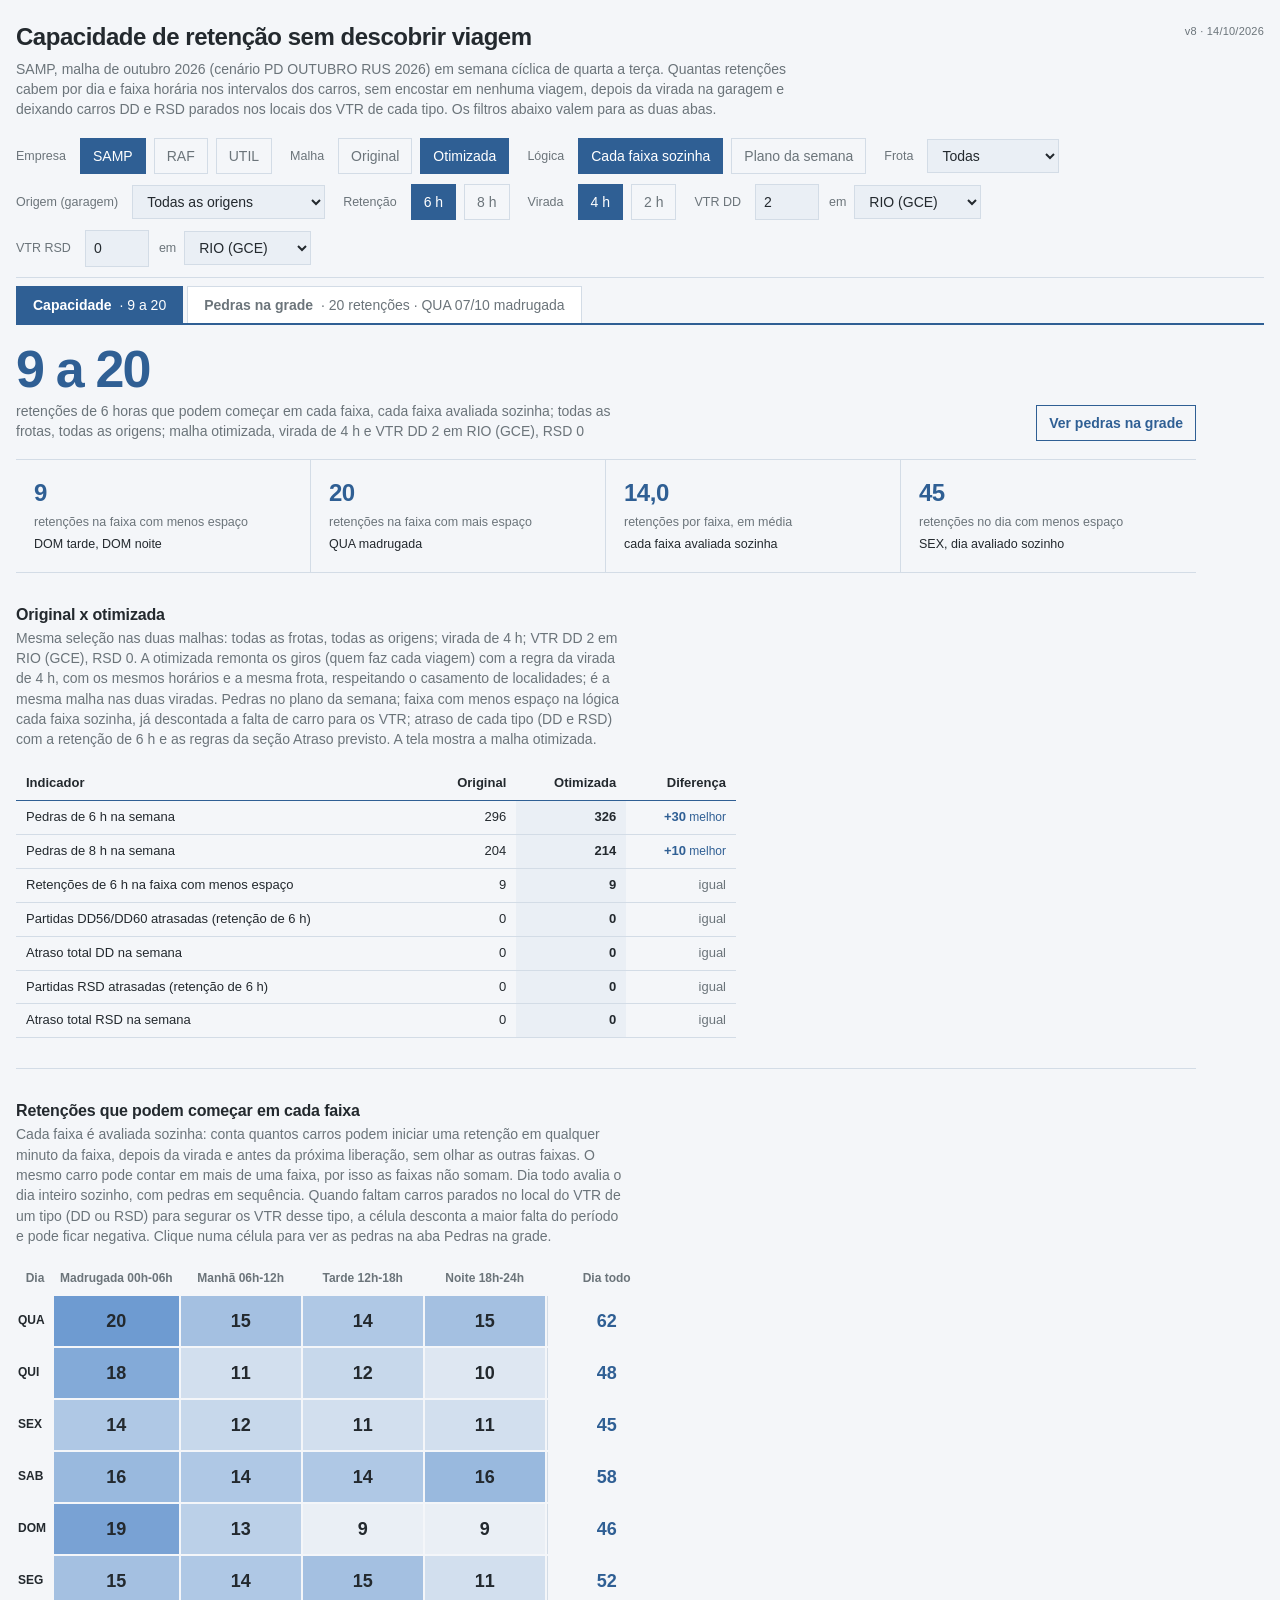
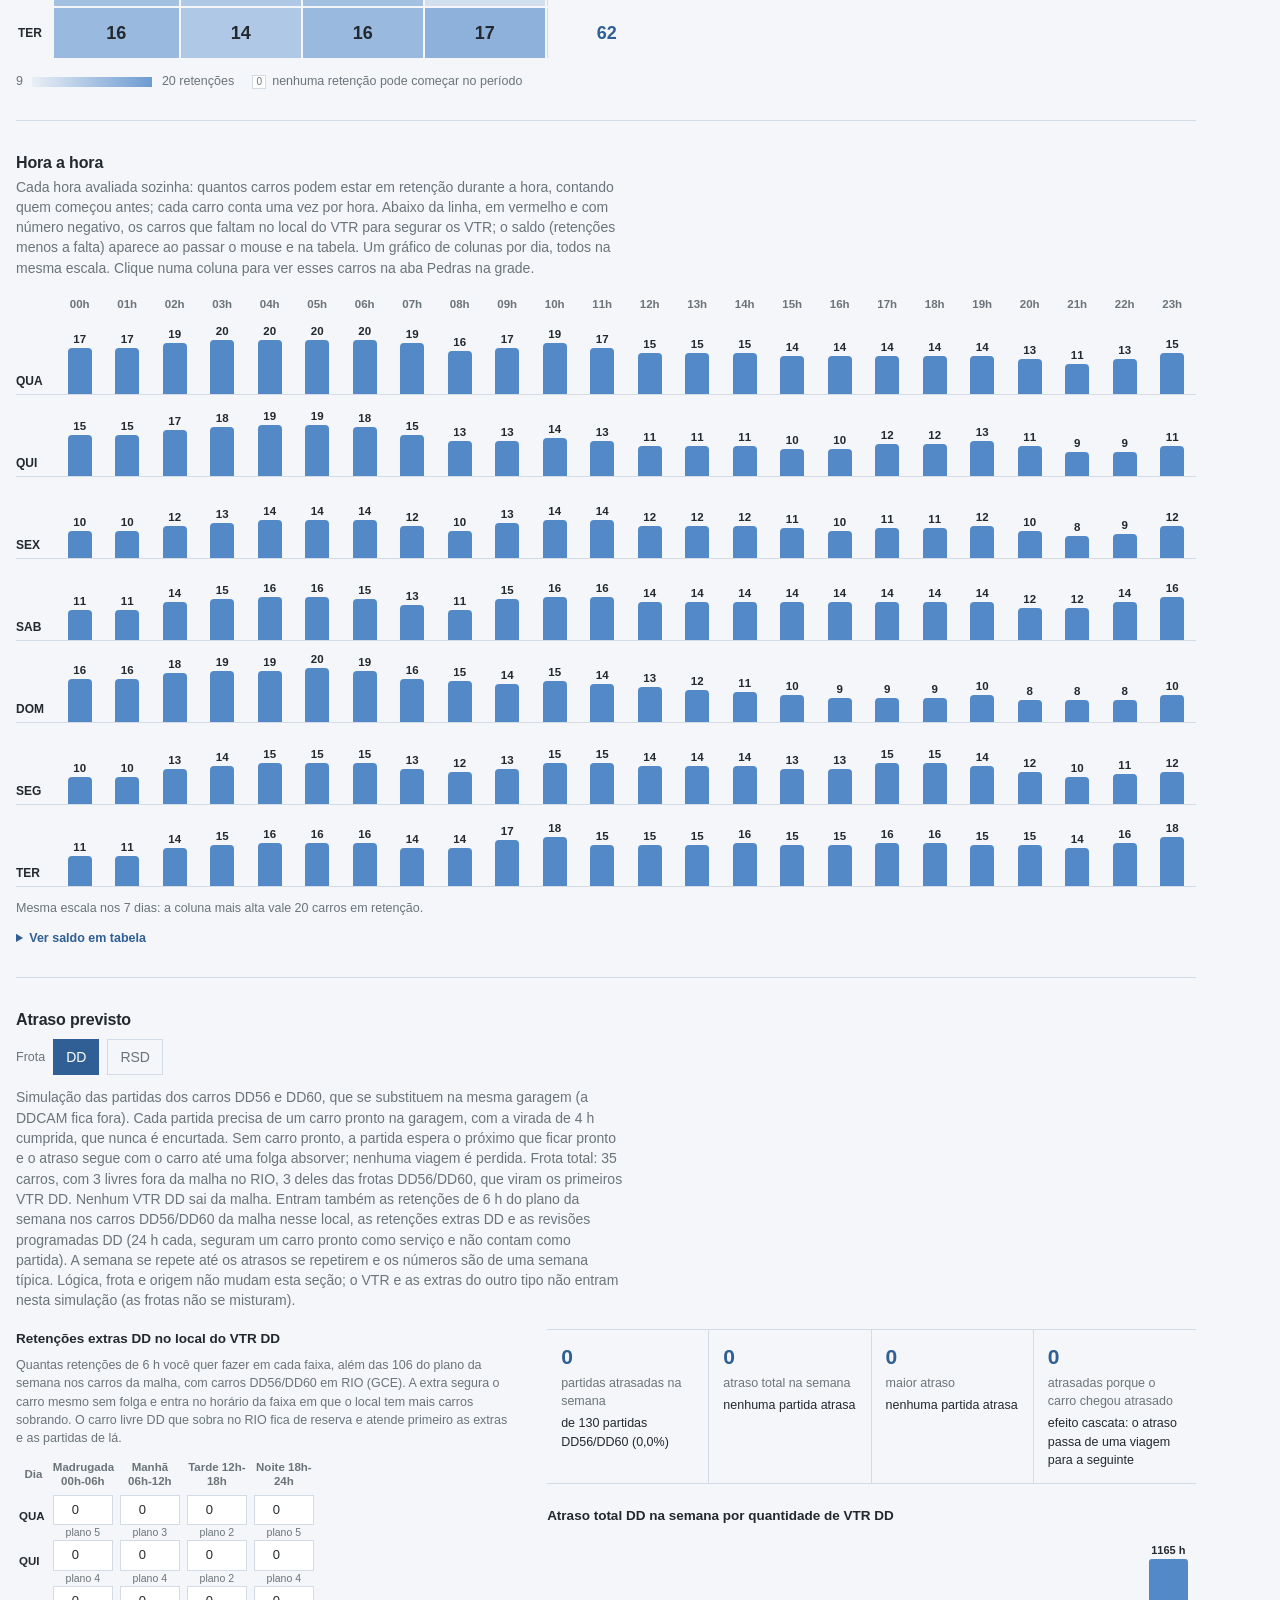
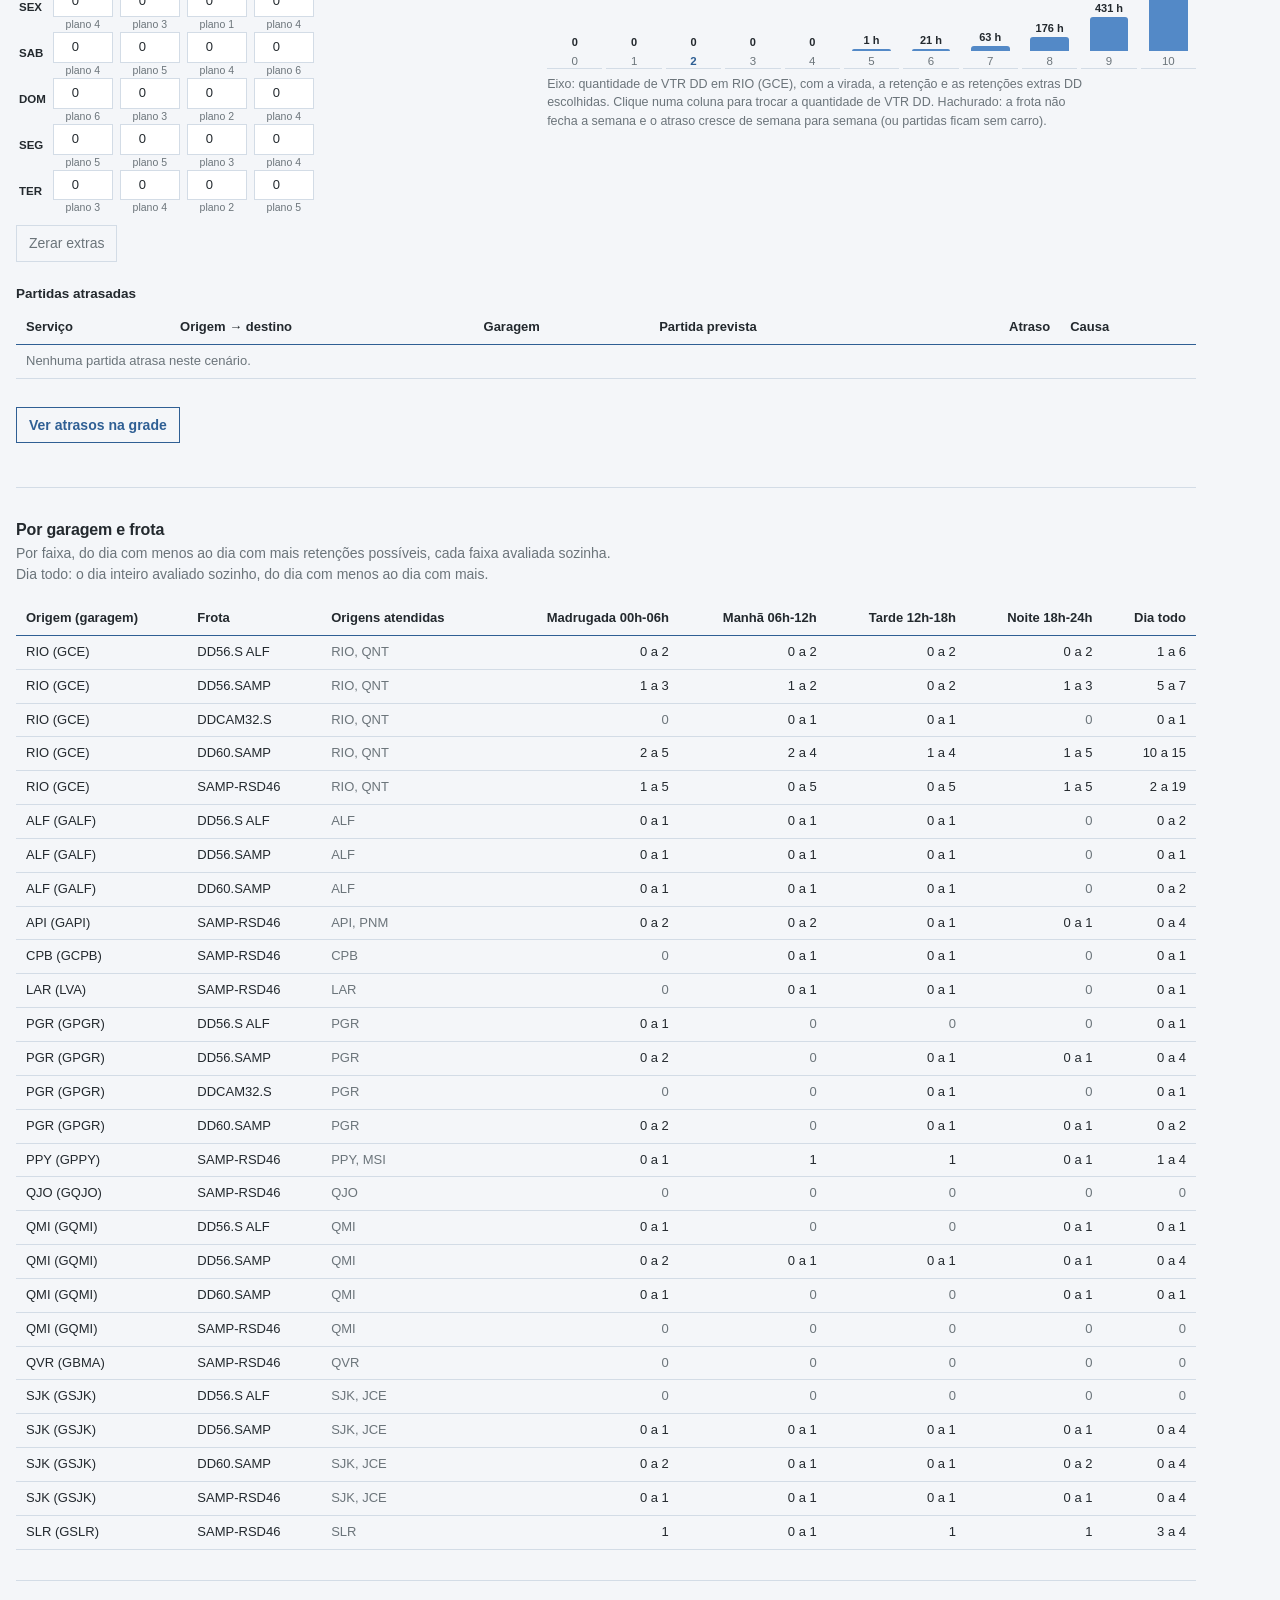
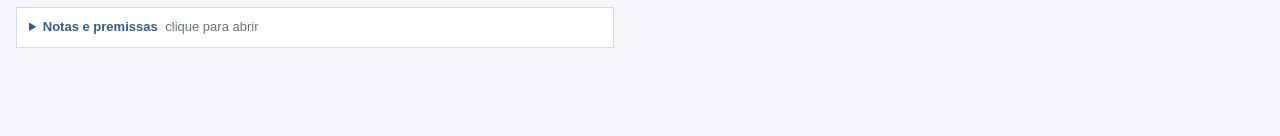
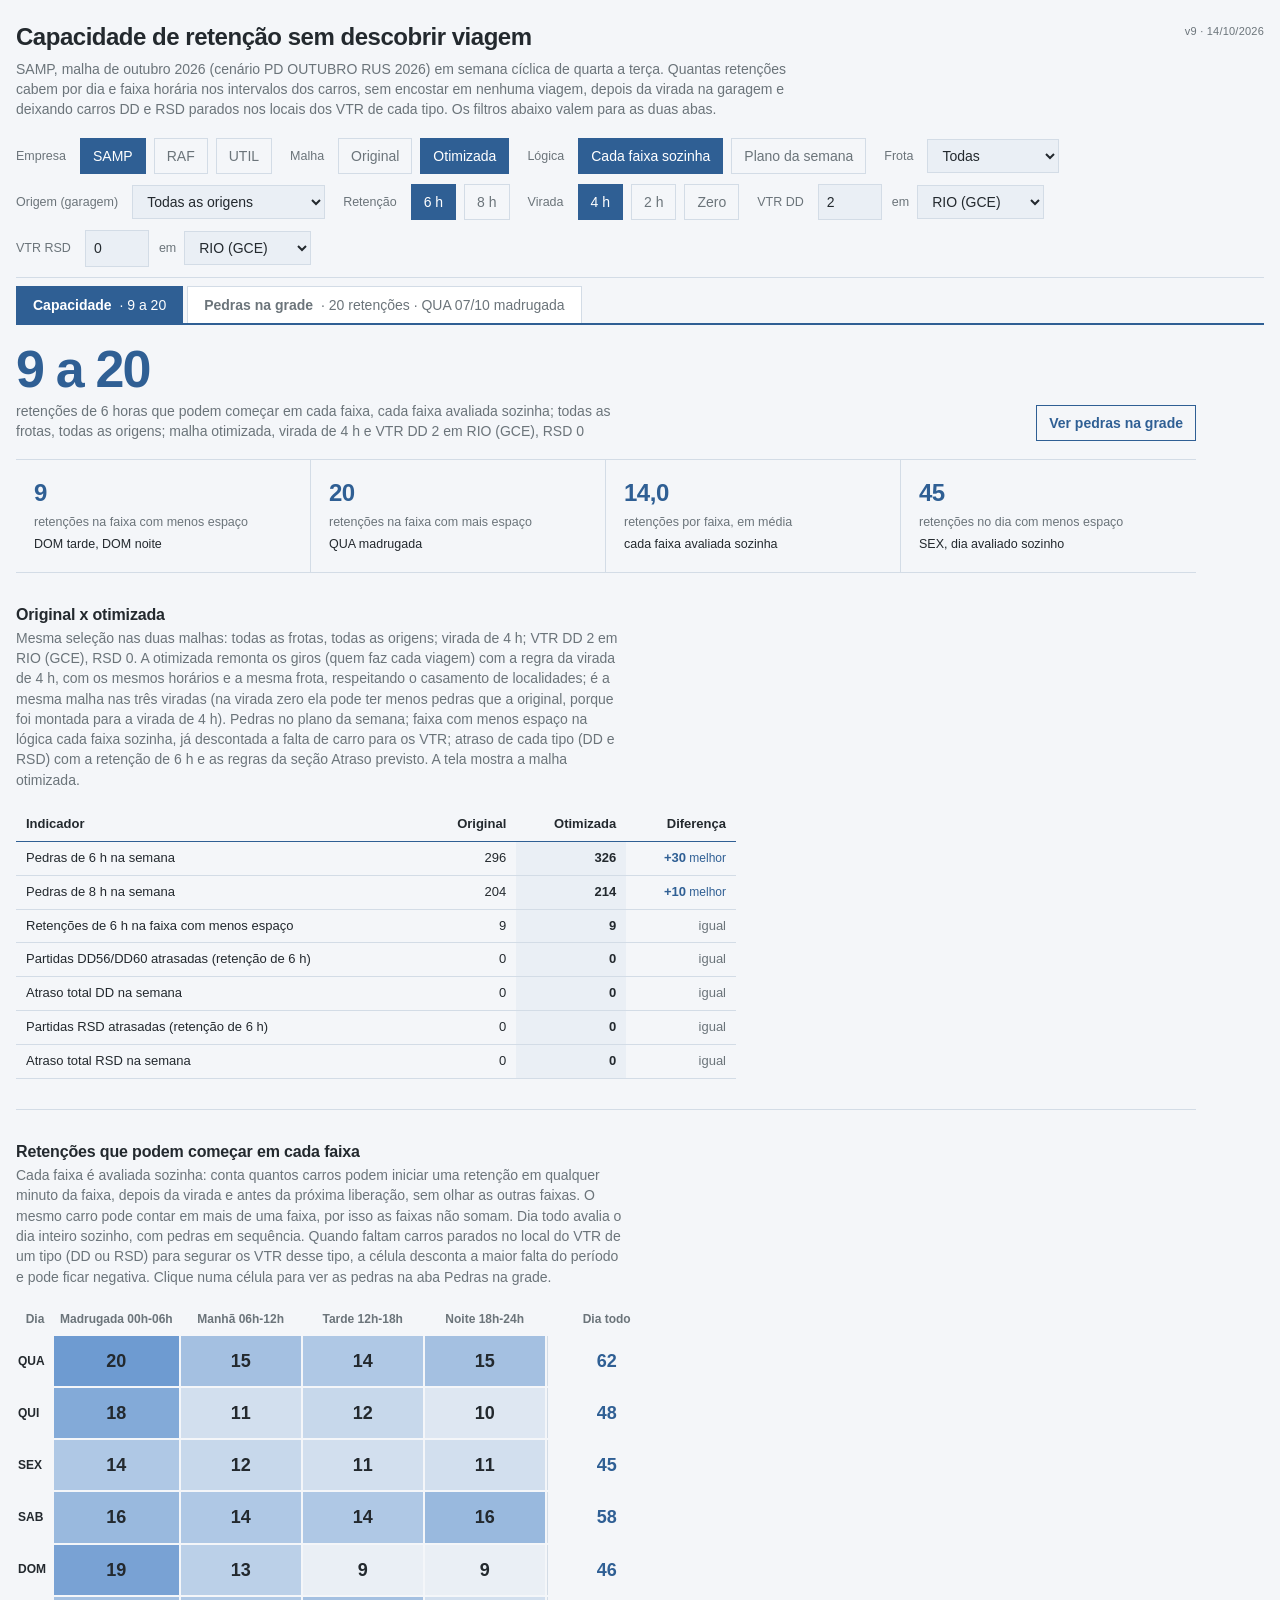
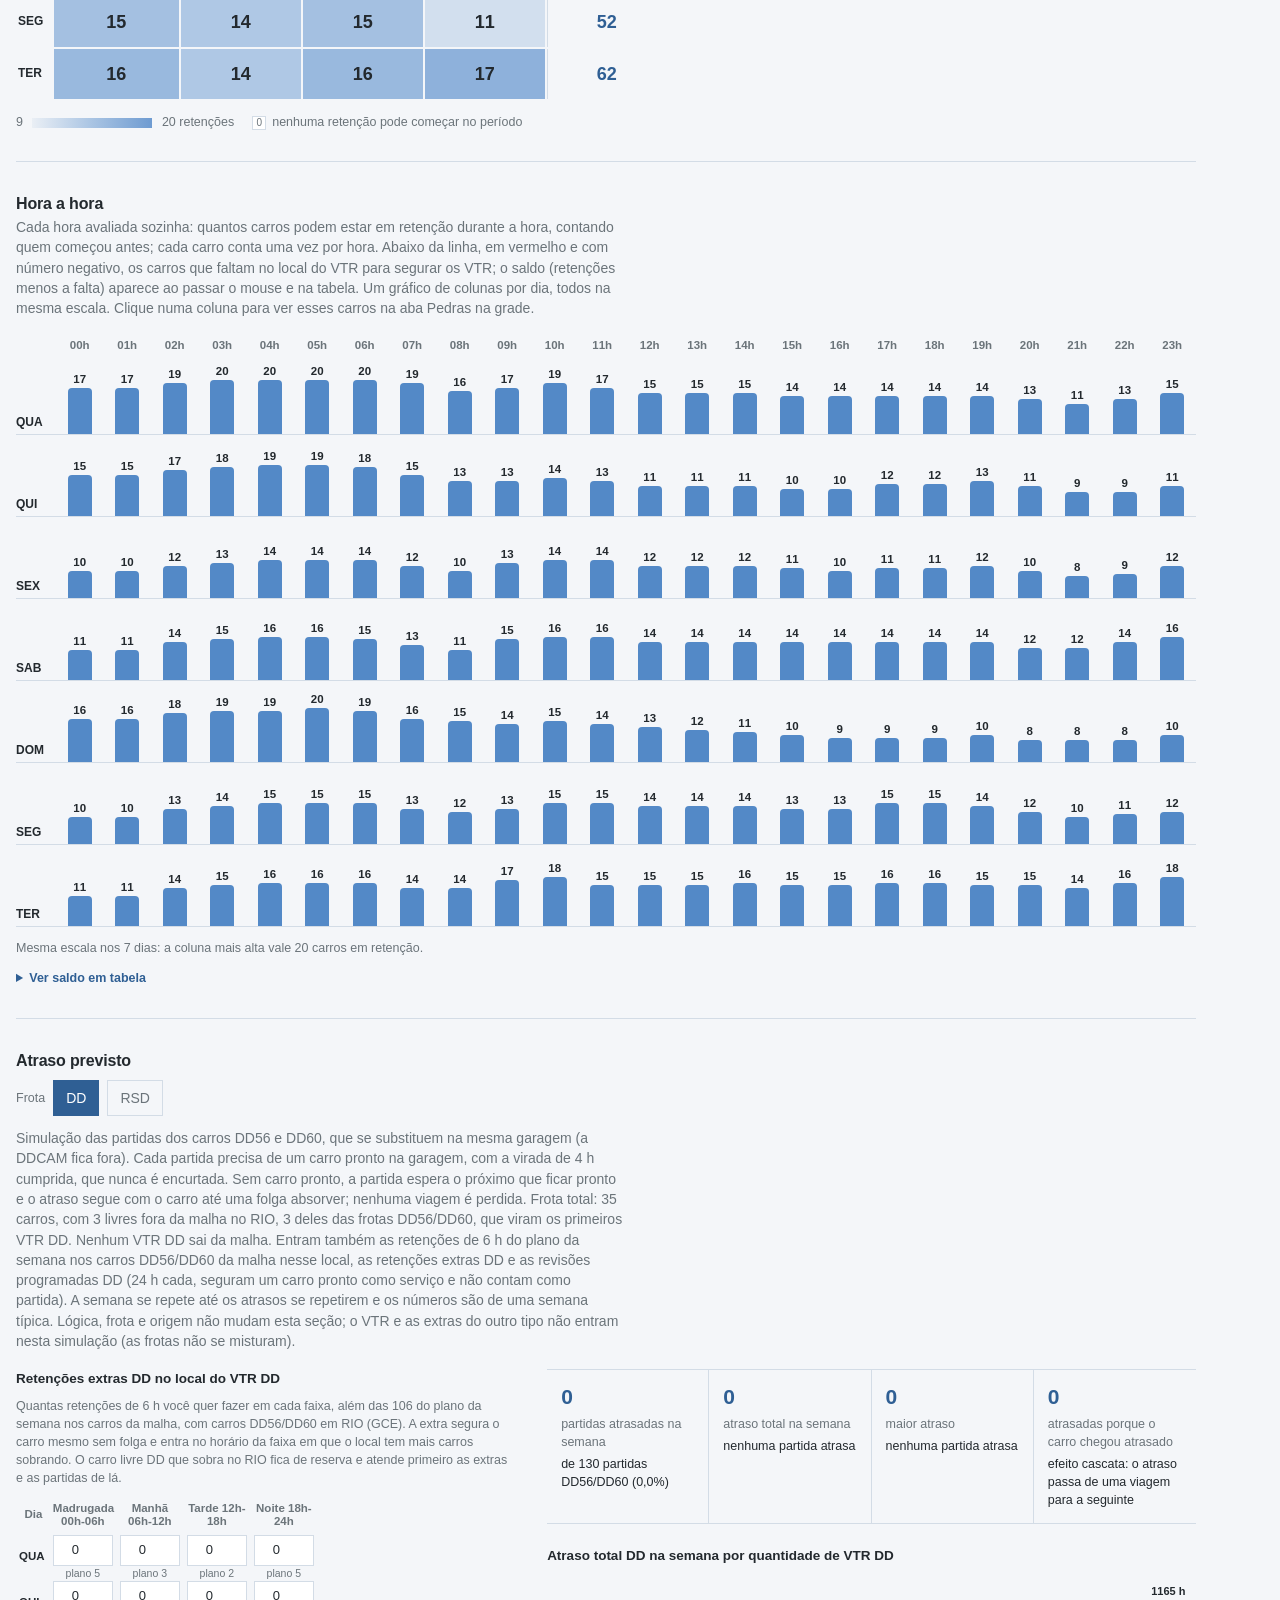
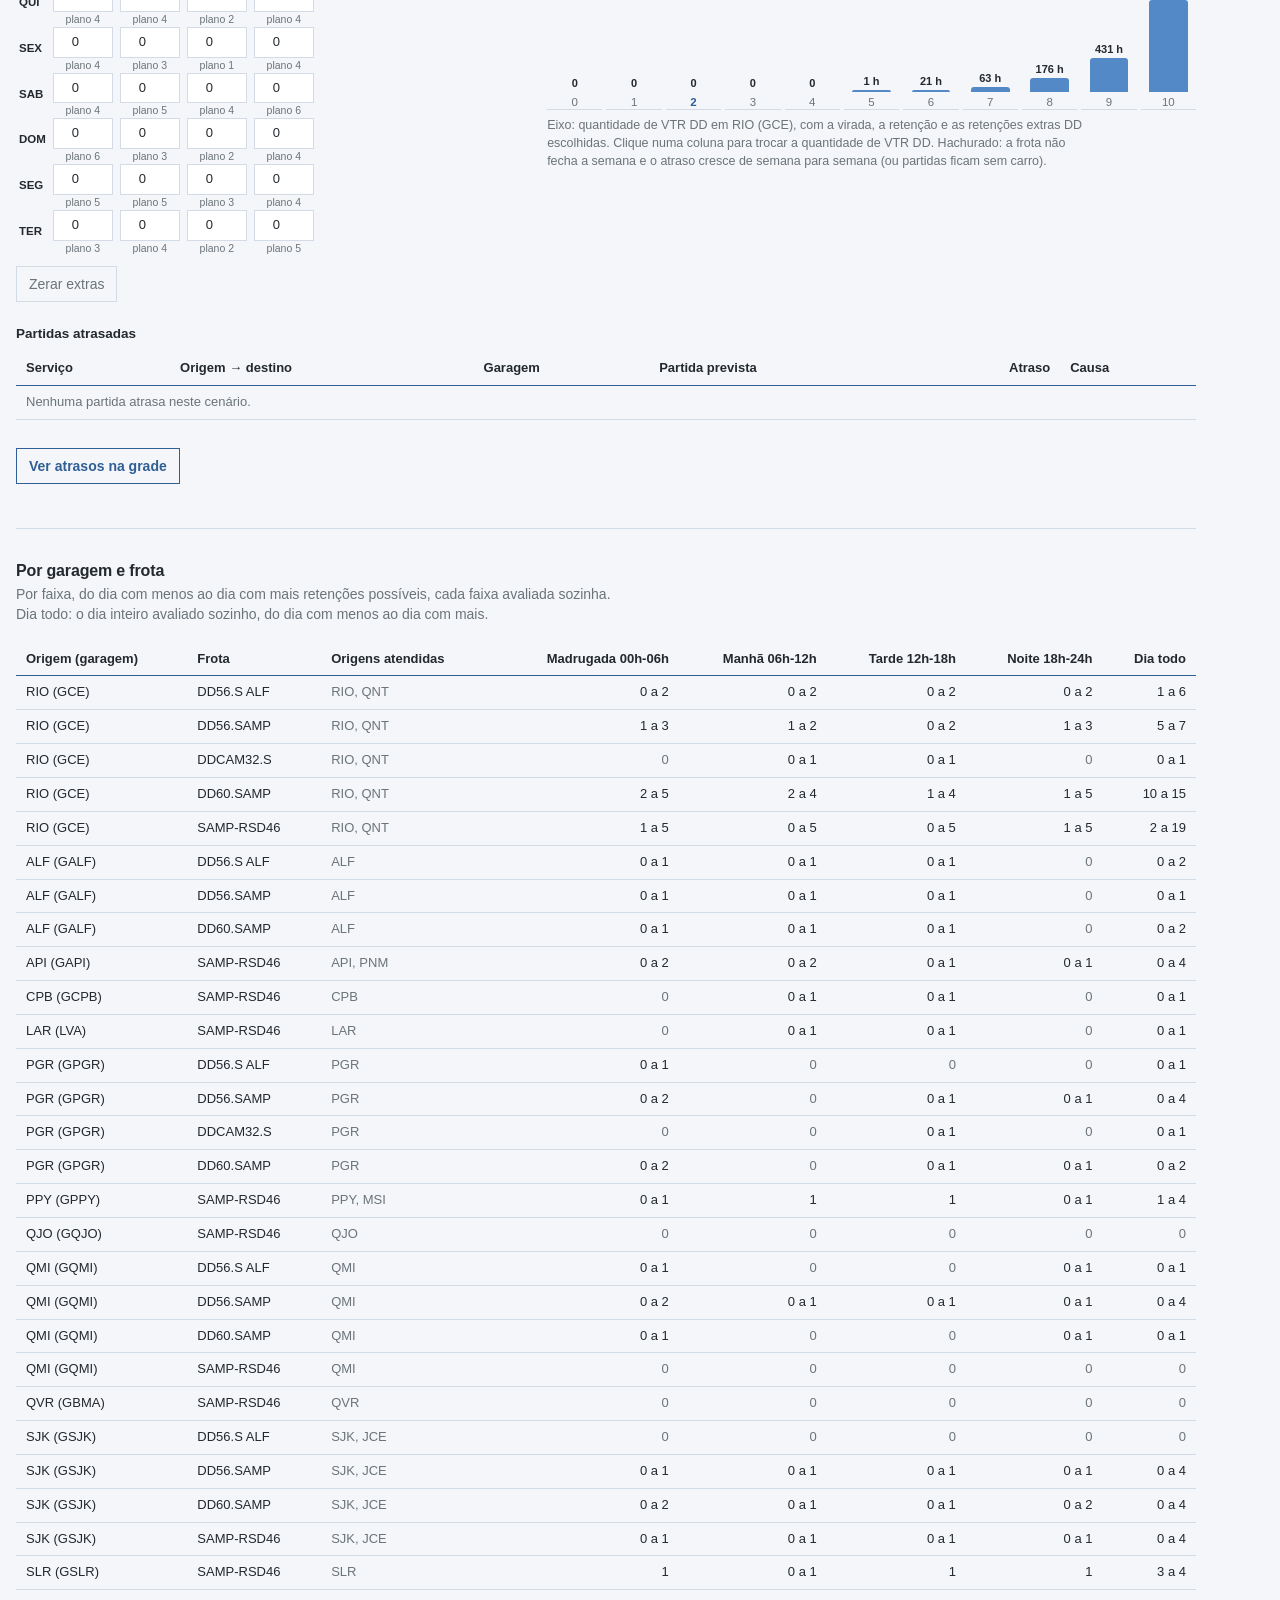
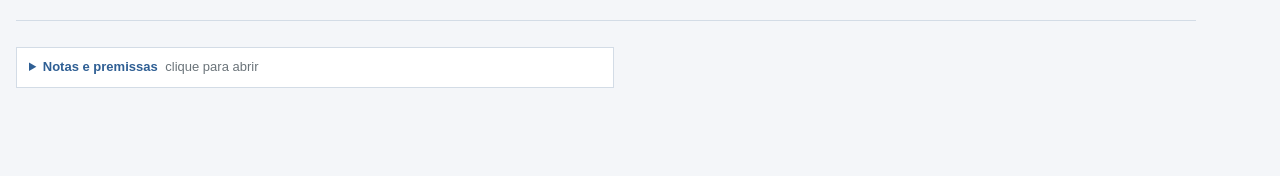
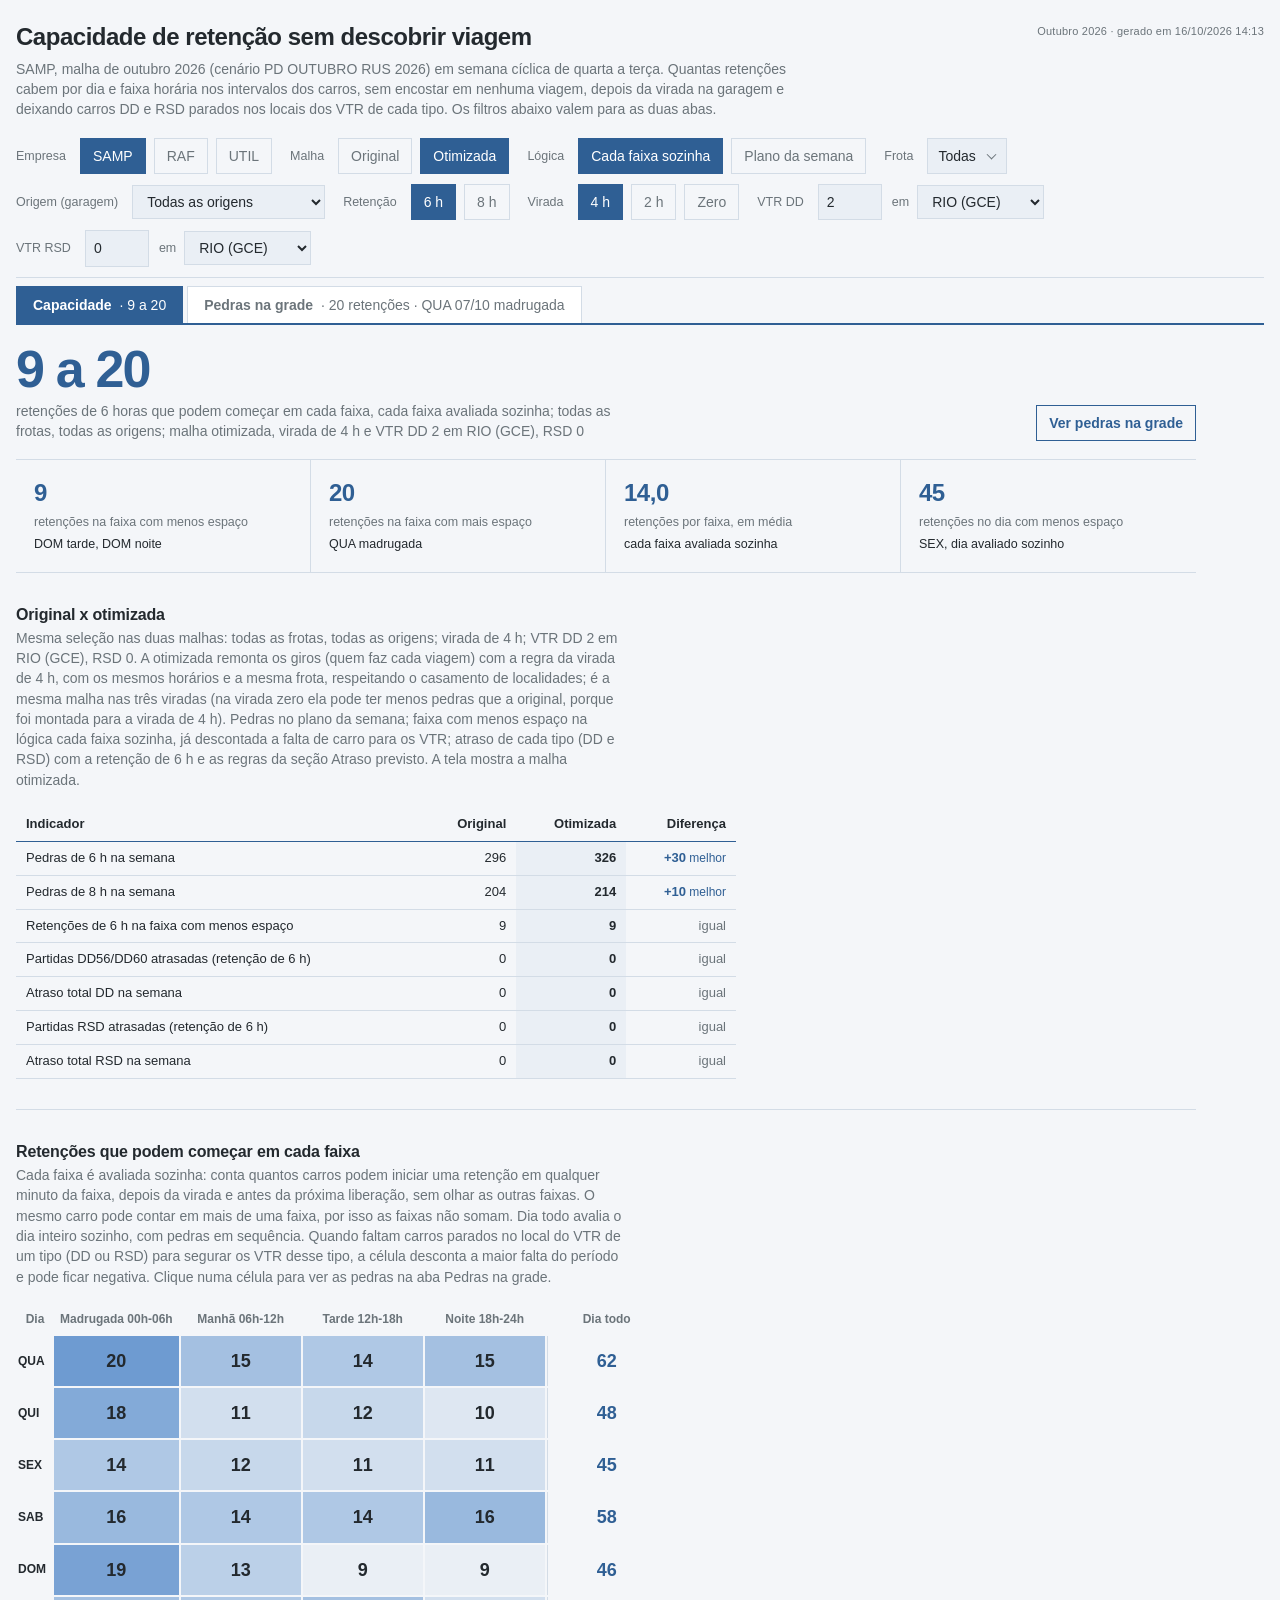
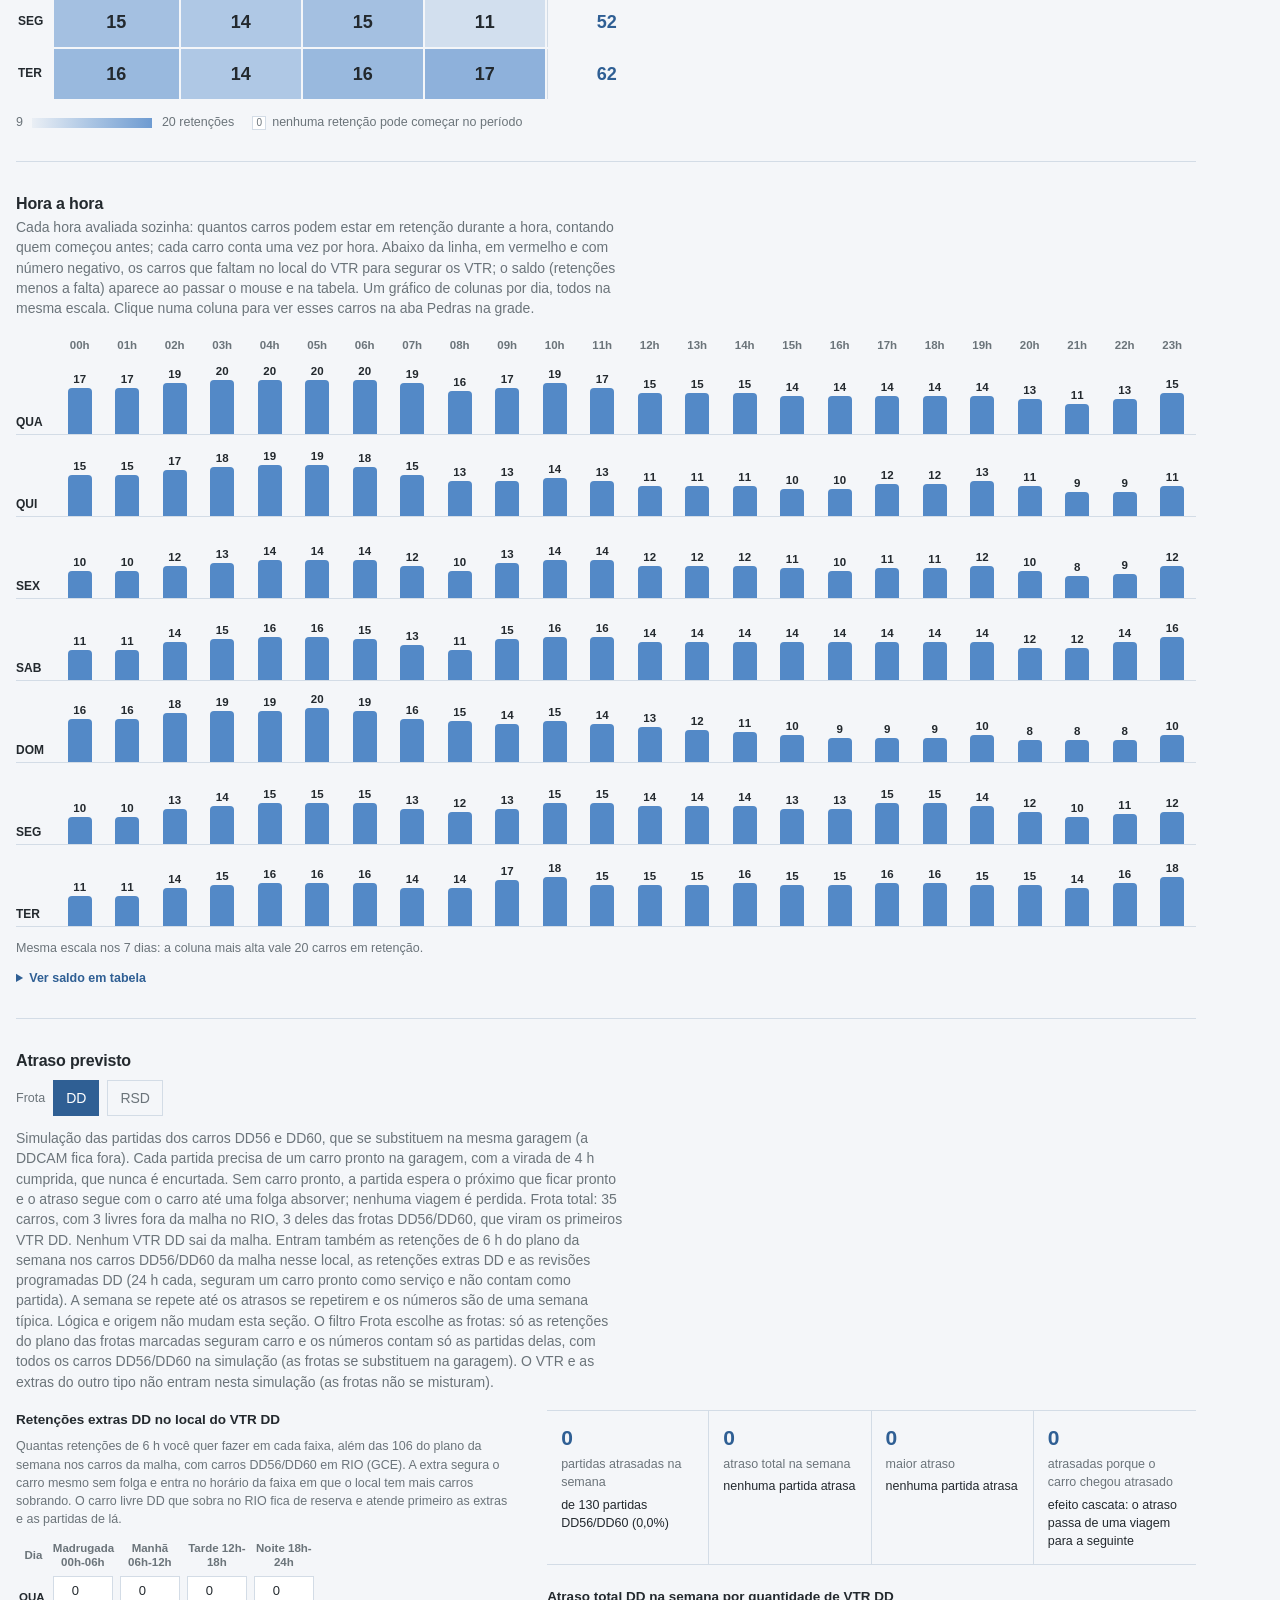
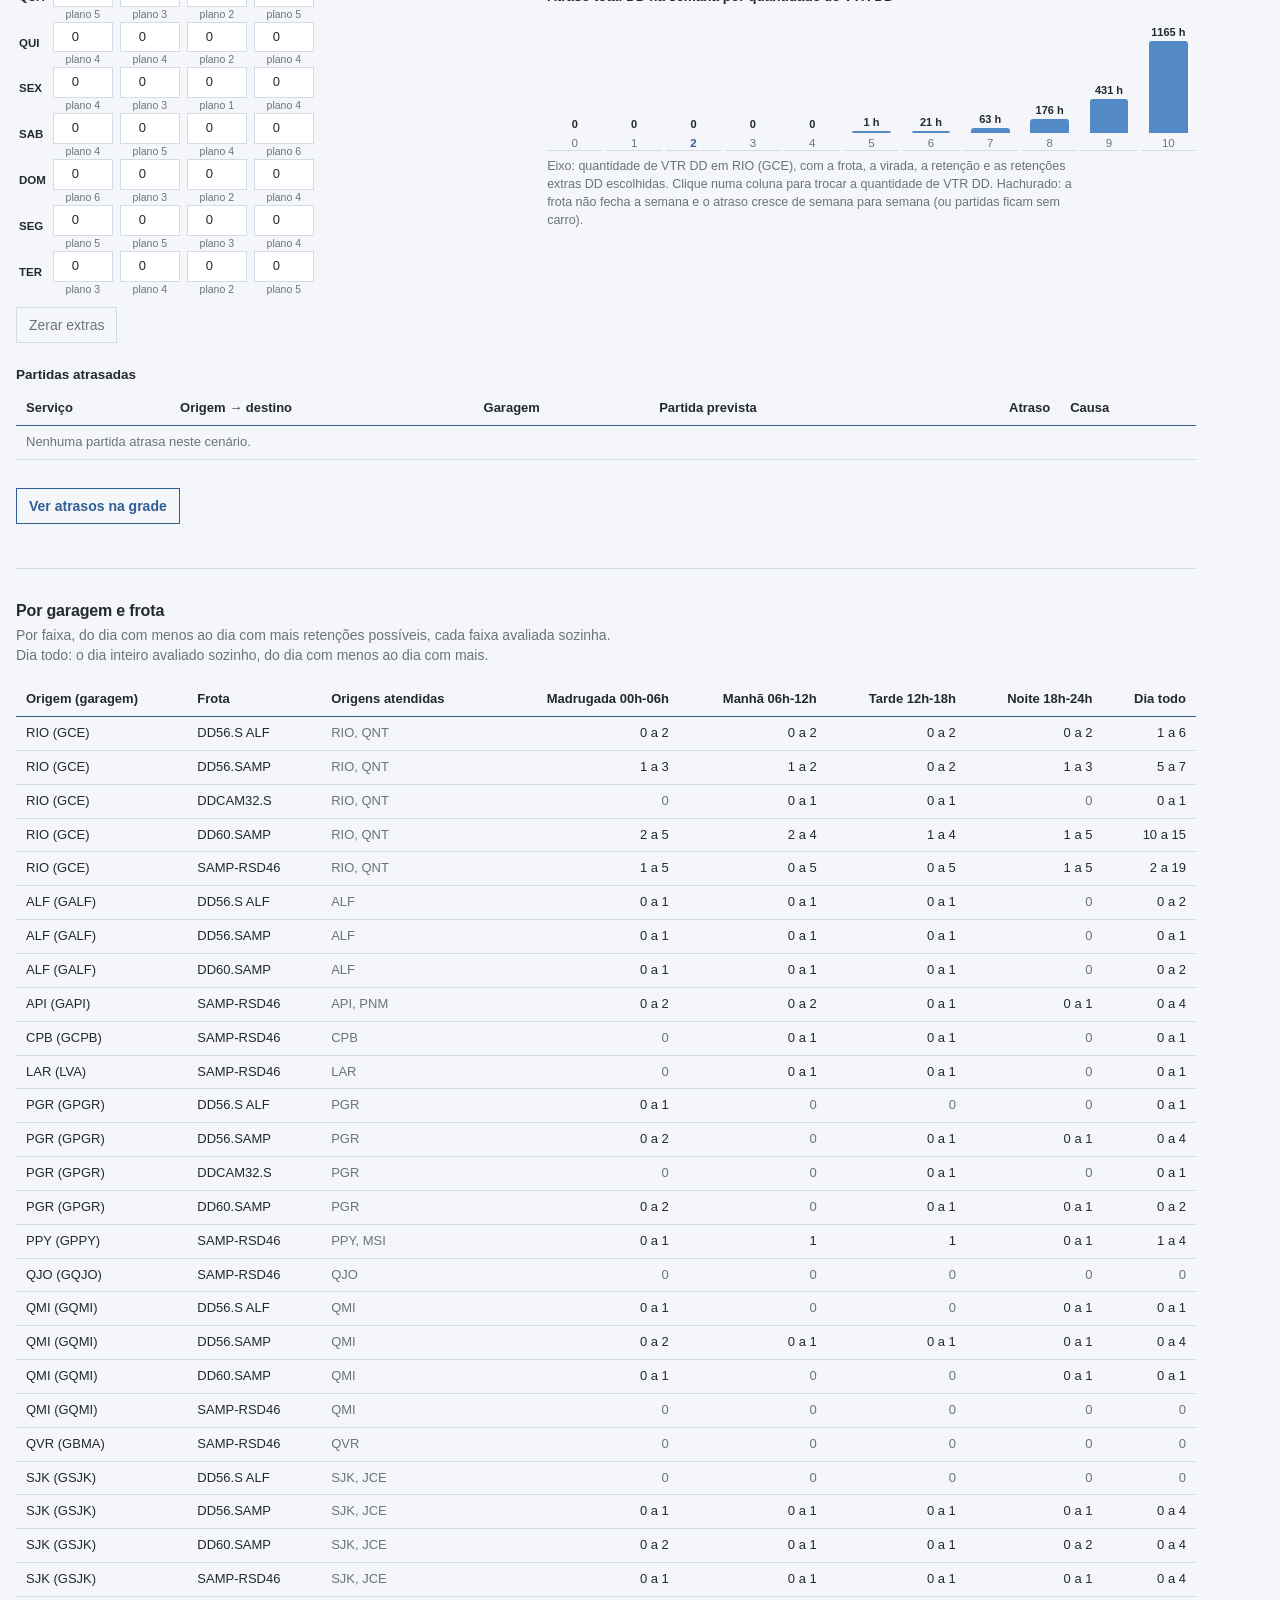
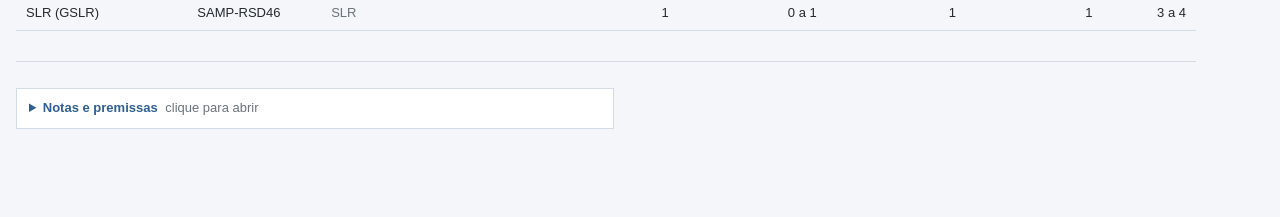
